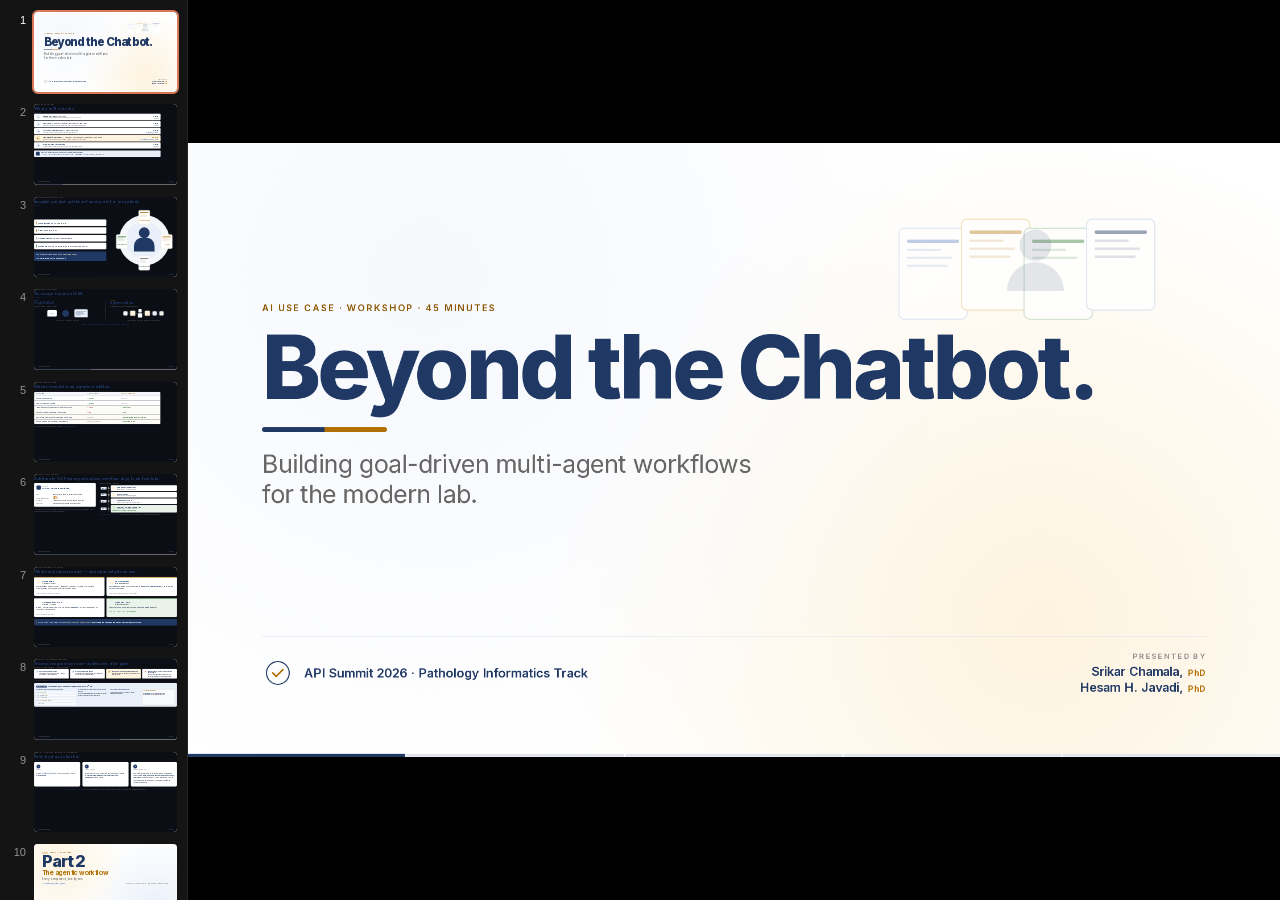
==== docs/slides/AI Agentic workflow case study - API summit 2026/Beyond the Chatbot - API Summit 2026.html @ 49b4080c "docs: switch slide-deck link to "Beyond the Chatbot" (Claude Design v2) The updated standalone deck " ====
<!DOCTYPE html>
<html>
<head>
  <meta charset="utf-8">
  <title>Beyond the Chatbot — Multi-Agent Workflows for the Modern Lab · API Summit 2026</title>
  <style>
    * { margin: 0; padding: 0; box-sizing: border-box; }
    body { background: #ffffff; display: flex; align-items: center; justify-content: center; min-height: 100vh; font-family: -apple-system, BlinkMacSystemFont, sans-serif; }
    #__bundler_loading { position: fixed; bottom: 20px; right: 20px; font: 13px/1.4 -apple-system, BlinkMacSystemFont, sans-serif; color: #666; background: #fff; padding: 8px 14px; border-radius: 8px; box-shadow: 0 1px 4px rgba(0,0,0,0.12); z-index: 10000; }
    #__bundler_thumbnail { position: fixed; inset: 0; width: 100%; height: 100%; display: flex; align-items: center; justify-content: center; background: #ffffff; z-index: 9999; }
    #__bundler_thumbnail svg { width: 100%; height: 100%; object-fit: contain; }
    #__bundler_placeholder { color: #999; font-size: 14px; }
  </style>
  <noscript>
    <style>#__bundler_loading { display: none; }</style>
    <div style="position:fixed;bottom:12px;left:12px;font:13px/1.4 -apple-system,BlinkMacSystemFont,sans-serif;color:#999;background:rgba(255,255,255,0.9);padding:6px 12px;border-radius:6px;box-shadow:0 1px 4px rgba(0,0,0,0.08);z-index:10000;">
      This page requires JavaScript to display.
    </div>
  </noscript>
</head>
<body>
  <div id="__bundler_thumbnail">
  <svg viewBox="0 0 1200 800" xmlns="http://www.w3.org/2000/svg">
    <rect width="1200" height="800" fill="#ffffff"></rect>
    <!-- four overlapping report cards -->
    <g transform="translate(220 200)">
      <rect x="0" y="0" width="180" height="240" rx="14" fill="#fff" stroke="#d4dff2" stroke-width="4"></rect>
      <rect x="22" y="30" width="138" height="10" rx="5" fill="#3b6bb8" opacity=".5"></rect>
      <rect x="22" y="54" width="90" height="6" rx="3" fill="#3b6bb8" opacity=".2"></rect>
      <rect x="22" y="72" width="120" height="6" rx="3" fill="#3b6bb8" opacity=".2"></rect>
    </g>
    <g transform="translate(380 170)">
      <rect x="0" y="0" width="180" height="240" rx="14" fill="#fff" stroke="#f1d9a8" stroke-width="4"></rect>
      <rect x="22" y="30" width="138" height="10" rx="5" fill="#b06f00" opacity=".5"></rect>
      <rect x="22" y="54" width="90" height="6" rx="3" fill="#b06f00" opacity=".2"></rect>
      <rect x="22" y="72" width="120" height="6" rx="3" fill="#b06f00" opacity=".2"></rect>
    </g>
    <g transform="translate(540 200)">
      <rect x="0" y="0" width="180" height="240" rx="14" fill="#fff" stroke="#c5dcc5" stroke-width="4"></rect>
      <rect x="22" y="30" width="138" height="10" rx="5" fill="#1f6b1f" opacity=".5"></rect>
      <rect x="22" y="54" width="90" height="6" rx="3" fill="#1f6b1f" opacity=".2"></rect>
    </g>
    <g transform="translate(700 170)">
      <rect x="0" y="0" width="180" height="240" rx="14" fill="#fff" stroke="#d4dff2" stroke-width="4"></rect>
      <rect x="22" y="30" width="138" height="10" rx="5" fill="#1f3864" opacity=".6"></rect>
      <rect x="22" y="54" width="90" height="6" rx="3" fill="#1f3864" opacity=".2"></rect>
      <rect x="22" y="72" width="120" height="6" rx="3" fill="#1f3864" opacity=".2"></rect>
    </g>
    <!-- title text -->
    <text x="600" y="540" font-family="Inter, sans-serif" font-size="76" font-weight="800" fill="#1f3864" text-anchor="middle" letter-spacing="-2">Beyond the Chatbot.</text>
    <rect x="540" y="580" width="120" height="8" fill="#1f3864"></rect>
    <rect x="600" y="580" width="60" height="8" fill="#b06f00"></rect>
    <text x="600" y="650" font-family="Inter, sans-serif" font-size="28" fill="#666" text-anchor="middle">API Summit 2026 · Pathology Informatics</text>
  </svg>
</div>
  <div id="__bundler_loading">Unpacking...</div>

  <script>
    
document.addEventListener('DOMContentLoaded', async function() {
  const loading = document.getElementById('__bundler_loading');
  function setStatus(msg) { if (loading) loading.textContent = msg; }

  // Error sink persists across replaceWith since it's on window, not the DOM.
  window.addEventListener('error', function(e) {
    var p = document.body || document.documentElement;
    var d = document.getElementById('__bundler_err') || p.appendChild(document.createElement('div'));
    d.id = '__bundler_err';
    d.style.cssText = 'position:fixed;bottom:12px;left:12px;right:12px;font:12px/1.4 ui-monospace,monospace;background:#2a1215;color:#ff8a80;padding:10px 14px;border-radius:8px;border:1px solid #5c2b2e;z-index:99999;white-space:pre-wrap;max-height:40vh;overflow:auto';
    d.textContent = (d.textContent ? d.textContent + String.fromCharCode(10) : '') +
      '[bundle] ' + (e.message || e.type) +
      (e.filename ? ' (' + e.filename.slice(0, 60) + ':' + e.lineno + ')' : '');
  }, true);

  try {
    const manifestEl = document.querySelector('script[type="__bundler/manifest"]');
    const templateEl = document.querySelector('script[type="__bundler/template"]');
    if (!manifestEl || !templateEl) {
      setStatus('Error: missing bundle data');
      console.error('[bundler] Missing script tags — manifestEl:', !!manifestEl, 'templateEl:', !!templateEl);
      return;
    }

    const manifest = JSON.parse(manifestEl.textContent);
    let template = JSON.parse(templateEl.textContent);

    const uuids = Object.keys(manifest);
    setStatus('Unpacking ' + uuids.length + ' assets...');

    const blobUrls = {};
    await Promise.all(uuids.map(async (uuid) => {
      const entry = manifest[uuid];
      try {
        const binaryStr = atob(entry.data);
        const bytes = new Uint8Array(binaryStr.length);
        for (let i = 0; i < binaryStr.length; i++) bytes[i] = binaryStr.charCodeAt(i);

        let finalBytes = bytes;
        if (entry.compressed) {
          if (typeof DecompressionStream !== 'undefined') {
            const ds = new DecompressionStream('gzip');
            const writer = ds.writable.getWriter();
            const reader = ds.readable.getReader();
            writer.write(bytes);
            writer.close();
            const chunks = [];
            let totalLen = 0;
            while (true) {
              const { done, value } = await reader.read();
              if (done) break;
              chunks.push(value);
              totalLen += value.length;
            }
            finalBytes = new Uint8Array(totalLen);
            let offset = 0;
            for (const chunk of chunks) { finalBytes.set(chunk, offset); offset += chunk.length; }
          } else {
            console.warn('DecompressionStream not available, asset ' + uuid + ' may not render');
          }
        }

        blobUrls[uuid] = URL.createObjectURL(new Blob([finalBytes], { type: entry.mime }));
      } catch (err) {
        console.error('Failed to decode asset ' + uuid + ':', err);
        blobUrls[uuid] = URL.createObjectURL(new Blob([], { type: entry.mime }));
      }
    }));

    const extResEl = document.querySelector('script[type="__bundler/ext_resources"]');
    const extResources = extResEl ? JSON.parse(extResEl.textContent) : [];
    const resourceMap = {};
    for (const entry of extResources) {
      if (blobUrls[entry.uuid]) resourceMap[entry.id] = blobUrls[entry.uuid];
    }

    setStatus('Rendering...');
    for (const uuid of uuids) template = template.split(uuid).join(blobUrls[uuid]);

    // Strip integrity + crossorigin — blob URLs from a file:// document inherit
    // a null origin, so crossorigin forces a CORS fetch that SRI then rejects.
    // The manifest bytes are ours; SRI protects against CDN compromise, not this.
    template = template.replace(/\s+integrity="[^"]*"/gi, '').replace(/\s+crossorigin="[^"]*"/gi, '');

    const resourceScript = '<script>window.__resources = ' +
      JSON.stringify(resourceMap).split('</' + 'script>').join('<\\/' + 'script>') +
      ';</' + 'script>';
    // Inject after <head> so the DOCTYPE stays first; prepending the script
    // would push the parser into quirks mode. DOMParser always emits a <head>
    // (synthesizing one if the source HTML omitted it) but may carry
    // attributes through, so match the full opening tag. slice() rather than
    // replace() keeps us clear of $-pattern substitution in resourceScript.
    const headOpen = template.match(/<head[^>]*>/i);
    if (headOpen) {
      const i = headOpen.index + headOpen[0].length;
      template = template.slice(0, i) + resourceScript + template.slice(i);
    }

    // Parse the template and swap the root element. Scripts inserted via
    // DOMParser/replaceWith are inert per spec — re-create each with
    // createElement so they execute, awaiting onload for src scripts to
    // preserve ordering (React before ReactDOM before Babel before text/babel).
    const doc = new DOMParser().parseFromString(template, 'text/html');
    document.documentElement.replaceWith(doc.documentElement);
    const dead = Array.from(document.scripts);
    for (const old of dead) {
      const s = document.createElement('script');
      for (const a of old.attributes) s.setAttribute(a.name, a.value);
      s.textContent = old.textContent;
      // text/babel scripts with a src: fetch and inline. transformScriptTags
      // does XHR against the src, but blob:null/ from a file:// origin is
      // silently dropped. Inlining makes it a plain inline babel script,
      // which transformScriptTags handles unconditionally.
      if ((s.type === 'text/babel' || s.type === 'text/jsx') && s.src) {
        const r = await fetch(s.src);
        s.textContent = await r.text();
        s.removeAttribute('src');
      }
      const p = s.src ? new Promise(function(r) { s.onload = s.onerror = r; }) : null;
      old.replaceWith(s);
      if (p) await p;
    }
    // Babel standalone auto-transforms type=text/babel on DOMContentLoaded,
    // which fired before we swapped the document. Trigger manually if present.
    if (window.Babel && typeof window.Babel.transformScriptTags === 'function') {
      window.Babel.transformScriptTags();
    }
  } catch (err) {
    setStatus('Error unpacking: ' + err.message);
    console.error('Bundle unpack error:', err);
  }
});

  </script>

  <script type="__bundler/manifest">
{"13499f47-7e48-4ff5-aaed-590296caf9c9":{"mime":"image/png","compressed":false,"data":"[base64]/n/d+3/t9zvOe857zne8s3/k9dc69L8/veT8z13n/7mfmiiuumE0uAgQIECBAgAABAgQIECBAgAABAgQIECBAgMAGF9i+fXvasWNHKukG53D7BAgQ2KUCmzZtSps3b04l3aWLmZzAOhHYsk72aZsECBAgQIAAAQIECBAgQIAAAQIECBAgQIAAgV0qEF8kxs/WrVtzIEcEc8zOzuZ8pOVnl27C5AQIENjNBGZmZlL5iWCNyEcaPy4CBMYFZpr/[base64]/DuI2oGBbqnvIECBAgQIAAAQIECBAgsLMCAjh2VtB4AgQIECBAgAABAgQIECBAgAABAjspMFsiJeabZ4E+CzQvPu6iCtQoc+eqKFRt821ZGwECBAgQIECAAAECBAhMLyCAY3orPQkQIECAAAECBAgQIECAAAECBAgsq8DEwI0SMTFYbaw4Vph+O/[base64]/rBNGW2eskcoNFU5G7RoeofM8S+BXGEhIsAAQIECBAgQIAAAQJLExDAsTQ3owgQIECAAAECBAgQIECAAAECBAgsLBBBDoNrmB1kclLypbGUY0zJV8EZJeZiR5l0kJb6TnVvsYydbaItNlU98jJlzWbCHMQR5SZT4jWiewRp5CCTqB/[base64]/D4IvSKQI6msoI64j1ozrvc7BkbhvspY3cKA1NmicblCUECBAgQIAAAQIECBAgMFFAAMdEGg0ECBAgQIAAAQIECBAgQIAAAQIEliYwb5BFE+iQYx0ibX5mmuiHSEtdFHI5V7R9onHY3mwp2vuuSfVjfXMgxmC+KrhixyA/DM5oyrPxKpWmIk7q2BRrDgI5BqNzcEY5IWQYqJH7tT3ylIPy2B4UCBAgQIAAAQIECBAgQGCOgACOOSQqCBAgQIAAAQIECBAgQIAAAQIECCxRoAlWiHiF4TUo5CTaIhNpdMjliJJo/hMVzU8+dWNQLnXDtIzJ6SDaIobF2MVeg+E5GURgROBGXDlt8pHGTwR25NM5ml/5lS5tr/Y0jjyg6Rd7zvWD8VFoxg3rBm0SAgQIECBAgAABAgQIEJgsIIBjso0WAgQIECBAgAABAgQIECBAgAABAtMLlGiFMmJQLgEWw0CMpr6culGCNmabyIi2fXT6xqh/e0JH9B2bq1mnnH4RgRVxlXJbmvu7vCIl920CLPLVRGnkbPMrB280lW3wRnP6RkRuNJPuiD6x7+iY69pOeb7c0LQ1VTloo/Rr0rZytO/oMveKjtNfcSKIiwABAgQIECBAgAABArujgACO3fGpuicCBAgQIECAAAECBAgQIECAAIFVERiGIgwyJeAiH0XR1EV5NqIeSn4QuDHbHL3RtjVNua4J2ihtTd+IkSjtcWPDeQeRG8PyNHcdARjNFXNGMEaEQ8SWIi4iTtuItP1pgjZi/ubdKTNN5wjm2NS05SvSPLbZZzvDoKEdm/cT88QaZcywR2SiYWnX7OBmBXIszc8oAgQIECBAgAABAgTWroAAjrX7bOyMAAECBAgQIECAAAECBAgQ2I0FyhfuDhPYTR5yHY9Q5+P2mnI876iOkzeG5SY4YntURvBGCdZoIihKPt5Xksc1fXY0HctnJobkOQZpTnJl5Korgi/qaxC4kba3QRa5qemT4ysi2KKpyEERTb98skYEaDSVm6IQY5sN7Ii6JrspyjF/BHdETfOf2EIONIk0OjVXqWsjOdq65fodgRyCOJZL0zwECBAgQIAAAQIECKwFAQEca+Ep2AMBAgQIECBAgAABAgQIECCwYQTKl/Dlhku5fOFd6qXrRKAKnKiyefP52TaV5RkPAzeirgl+qIM3djTl2UHwRg7caMpNXEeajcCNZrY5QR0RIBHHZUSfWC3/ikx7dYq5chBT0UZgNDW53PyK0zXiis/gzOYmKKJZO4Iy8utTNrf7bOI0mnLUzuZYjqZL7h9xHPkkjthL0ymf5NH0jRnz/E0uB4PE+OjbuaJfe41ypaab9gVrOI2jq6RMgAABAgQIECBAgMB6FhDAsZ6fnr0TIECAAAECBAgQIECAAIEJAuVLzQnNO13d90XqTk+6G02wFP/hl/wLOLBfAGgFmud9VoM4hNKnhCXkcgRoNBVzgje2t6duRBBHBG/kYI6b2sCNnG9OzIjXrpQgjoi3yAEUMddwgTZoYnj7pX5Y0WSqCIoSMBTpbPMrB280+Zk4naO8MqUJ3ogTQ+K1KTsiPyhHdMZMs3CcwhH72BQVEdwR9xdrbNqRl8p7izljL0062tIo17RMfXX/XdX/FrptU0+6xjvW97iWtrq7ek9jvFafyTR7X6k+u/LzsZD/cq690For5dldZznvsTt3XV6r91/vUZ4AAQIECOyOAgI4dsen6p4IECBAgAABAgQIECBAYMMKrNQf9et1VuoP/MMvqodPt3wJHN8Yj67yxfSoZuVytctCq5b7Wex+yxq72n2p+1vovperfaX3165XPnMT7qJpzj0G3fKYqMs/EcHQBGUMysNTNprgjRy4EUEaEbwRgRtNn2HgRhMUkdubtjI20jw+thH55leui2xcsUabm/O7/rzlfARYRCanTfcmKGNzlJs0TuLYFKdqNH9BjNeoxCkcs00QR1ybmgE7mlXiBI7mFtLmwQaa7HAvef4YM6iMpL7aPU7aad1zlK8/9yv1b2G0+srnlnKPZczK73ZjrFh868/ict55mX8556znWu597+r91nuP/EquV9ZabrPuPU1bLvuZtv/O9utbb61Y7Oy9GU+AAAECBNaygACOtfx07I0AAQIECBAgQIAAAQIECCxCoO8P7d3hC/cZ/4o1fwHbnaRT7s651D/uj30BndeY9ovd8X7deZa6n85tLljsOvQN6Oszvt/p/fvmijUn3e/4OtFz3C1q+q6548Z7TVpvvNfiS5PurztTd3+7Yj/tGgt4Nc1jPaIQdfmnOZ2iSfMrUSIQY/CTgzSafGqCNyIfwRs5jWCOEtgR9bl/E0gRaZmzycc1vP8mSqJpairi1wLX4GMWr07J/8YHaeTjNSmzTVRGnLqRmmCN2SazKRbZ0qzfVLWBG+38kZ+NsbGvqIpojrjaiI3hVgY7a6vbDvl3ybYzj6r6cuW51p+Lbl0p943vq6vn6mtf6br59r/W9roUm8Xew3wea2H9uJ9p97jYe1/K/U07ZrX2sth1p7Vdrvueb71Je59vzLT7in6T5l/JOaa9l/n2Ou0ci7kvfQkQIECAwEYUEMCxEZ+6eyZAgAABAgQIECBAgACB3Upgvj+mz9fWjzD+7e/wy+FB52n+OD9as30tQ/86bW13/sHXwPMNWXTbaD+TgxsWPWk1oJ6/qs7Z+dva3uNBMvP5L+wZM47WHA8GaVfLPUbZZcjV643fy9ImH823c+On+axOs8JC+5nzGW4eYbcugjdy3SAdBXK0p2uUkzfaII4mYCNeqTII6phtOu8YnM7RBnA0bZ354j7KmrFWXIP4jrbQ+T18Tk0m8mM/8fqUJhAjAjfyXJGP4JBm3k1NEEdTynEaO8okzfiI2xjEbLQr5T0042MXTXveW3wcyyZzr8FGm2SaAI524tHveL7l2ZRnXcqlV6kv5W57qV8rad/+uvewmL32zbeY8avdd6X2312nmE+qr11KnzKmr62uW0y+zL2YMfP17dvjfP0X27bc++3Ot5j9d8dOcy99YxZas4xZqN+k9cv4Se2T6ucbN19b33xl7wuNK/365ih1ZY5p+pYxUgIECBAgQGCugACOuSZqCBAgQIAAAQIECBAgQIDAuhEofyzvbrivvq+uO268HN+4tl/ulvq5c8ztU/rmr2UH39GO6lY3N3f/y7+fvjXa7637Mca+0x7bTte2+Zp7bIqFAjrGOo/NvGsK3f3tmlWmnbV+Dov9Mqke27fe+HOoejTkQ/XI55/mOQ7zTTZOq4ifCIqINAI1yskbN1XBG6VuELyxo3mVSjuuWS+Pb9LBvLGDes8T9xcd249VmzT5sIlYjAjA2NREYsQJHG0ARxOo0czfvE+lDdiIsXlUE+ARuSa6I3KzEUgR+WZP+crRHDEwfspV8iVt6gebjFmmueL+pnmOdZ/apLvGfG3dvqtRLvex1vc5yWZX7bu4TFq3Wz/NPuo+MX9djvnKmnV9qSvr1W2lrptO06c7ZjnLq7H+cqxZrJcy11LGhPl8a5a2+tksdZ2dmWPSmpPq67UWyi/lHusx3T3UbQutrZ0AAQIECBBoDj+EQIAAAQIECBAgQIAAAQIECOxeAvUfzut89y4ntY3+0N5+sTr3y+A6cKCvT3y9217xxfB819y5p/[base64]/bN3d1T3xrRp29sX9+1XDffPUxqm89nqS6T1ip287V31yz7K2NKucxVp6VPXTcpv5i+k+ZYy/VLvb9J/pPutW+dvrpJ48vz7I4p9TGubqvrJ825UH0936S+fX2mrZs056T6rnm336R7Lvvpa4+2vvru3MoECBAgQIBAKyCAwyeBAAECBAgQIECAAAECBAisU4Hyx/J6+3XdpHzdvy9fj6vbR398jy91S0t8STv4QrdUVV/EjvoNG1c1M+neJm+qvb/J7UOIYZf2ntv60f2P+vXVtYOLZXds+LZto/2XvmXZ0fylZuXS0dqje1u51duV6j3UAUbj+wi/YjneMv6l3LRto/sdrN8kzQrDLcUpGzmYIeq7PxGI0fzsaBpyEEe8NiUHcTTBGzlt2upXqWxv6nPwRjuuzFf+ueW95PUHu2/y9VWKg49S86FqWyNwI+ryT5OfjVeoxGkfEcQRgSl5YPxq7eLVKU1t7t90a9KmrUrzfpp9xmkeZc08dlDKgRrtpE1N0yP/p+05+nwP9jbY7HzPLZ5naS/jyzMu5doh8n31fXXdcYspT5ov6sv++uYr99Ntm29Mt29dnrSPuk9fftr1Fpq/r72vruwh2vrWnuRSxi2ULrTmQuOjvd5D2eN883bnXEzf7tj1Ul7oHhdqL/fZ51v7l359ad8afXX12L71Snt33dI32ut56/oydr60Htuda9K4hcZ028s8pX6hPXbvtYyvx5W5SltJS5/SXsqlPeq7daVNSoAAAQIECIwLCOAY91AiQIAAAQIECBAgQIAAAQJrXqD97nP01WhsuPzBfNr8Ym8y/uher9GOj2+A2y9y2z2VWaN+dA2+gx1VDHLjY6Jy/J7mDFimisV9gTD9nurnMjc/ur/Rfddzt5Z9t9i1b/ffjm3nGvfum6O/rl6/v8d0tePrT3re08016jX38zZqG8+N1m/XLgFG/YEcZd7yOSjl8TnbUl/b6PlVIwaUOYkO+T8R5jD4VEe5/AxehRInWOyIukjLiRyRjxM58k8zfpgfBG805dE8bb5dq12o3ludr3aagy1KOXs1fMMgjhzA0QRfbG7+XQ+DN2JIGMe/9dnm1I3m9JDmZyYCPZr9xByzMW5wszPNPURb3mdeqOnXjG2bBwi5HPn4T5WWjQ3S4l/+DfSlnSFjX7J32+pymTvq6nzdZyn5aeaq+5TPYVkr2rp10VaPiXJfn75+UbeUa5r1un3qdbpt3XLdt5uv+5b7LHWl3B0zX7mMrfv01UV71PetEXVlTDdfz1vypW8pl3RS/bTtpd/Opn33uJQ5F7qfMmdfv25dvadoq8u1ecxZt0W5O1ddrvPRt+8qfbrzdvt29xHtZUyZo4zp61vaStodE/V9dX31db8639c36uKq+9X77su3I9rfMa70qetLvnuvdbkeV9av68ocUgIECBAgQGAkIIBjZCFHgAABAgQIECBAgAABAgTWvEDzN/Tmyr+Gey1/EM8tbYfhH+nH2+aOHU4yb6b98na8S/lCN74QqFtG9aV2vL3Uzk3n9hubeO6AqWtiT+2Vv2yeu1BpnpCOxs/tML7Hduq2ri8/Wnp8XPtM23WiT+yz/4qGeuyoPHlM/0yjvZT2et5S15eOb6686qX0nDtvaVl8Oj5X2d/[base64]/DvSNh+bzv83ACmuJc0DonfTXr7k60ujrvQp7WVsSUt939ylT91W50v7UtJp5yn3UK8xqa7uE/lp1yjjpulfvMqYOl1ofF97t65brufvy3ctuuW+MZPq+tbuqytrFIvoU/LduUvfbn0pd+fvlqNfX10ZvyvTXb3upPkn1dcWxTv6lnxtMcm9nrvkS1rPX89V8mWdun9d15ePsd29lH7RVs8V5XJ16+tynY/+3XK3rm6flC/rdtN6r9Pk6/nr/mVP3bruelEufcpcpdzXVx0BAgQIENjIAgI4NvLTd+8ECBAgQIAAAQIECBAgsO4Fyh/B40ZKfnKae43dc/4OtaopX4RXVTkb/Sa1jfrGt7ztF8LdeUd9Fs7NHTv44nfhoZ0e5Qvsdnzsf+7cMaT0a4fPvc/51x/N2fZryyVf0pi7+dp6ONUw0y6af0ddu5foV/ZR56vOw2zdb1i5yMxoX9MMbJ9x6bnw2HHfMm5u2mfS9hpfY7zf6Lm260RASdu/BHK0/zam/aKo/Psp++uWR/UlF2mzp8G24rUjpTjMx4biP9Gn+ZVfTTII3IjTN3IARARBND/x2pQ2mCPyzckbObCjyQ/ao0/p3wZuNIEMDUIJ6IjdlPVLPqdtddO3OWEj8vGr+bwNT99oAjNmNjWNzRX7zM3Ro/HMJ240a+yIgI8cqNGkEfQxCEBJTdBG7G9TRHPk+2zTXMhRHbkyZm7/L3uUfF6xWbPpM7jqfHlukXbzpVzG1Wm01fP05fvqYo66vp5z2vy04/v2363r3ke9h27fadet56jzC42fZr3uHHW5ztfrTsrX63Ud6rZJ46O+u2a33B0b7WWteo1SX7fVc5W+dV2d7+6l29Zt7+5rV5TLnpc6d989dOfq9umWu/2jXPbVtS71fWOirp675LtpGVvqy5ylHO113UL5Ml8ZV89Tt3Xzdb9p8jF+oX6T2rtrl3K5tyiXfKRlnjpf94l83SfKk64yR5k/xpV8jOmWJ82jngABAgQIbDQBARwb7Ym7XwIECBAgQIAAAQIECBBYtwLV95tz7qH8Mb1OR/no3n452s5R58enKms0f8Of54rG+CN8/PG9dGvrSqk/nTTpcJLhsNG8pWpun9LSn47vZ3yvZUTZTzt3uee5a3f7l3Kk7djRmFLupm3ftl9pq+dp8+1pFmVf3fbxe2q+cmmeQQlW6PaN8qR52vX7RkTd6F7GexSf+frUI0Zf0ix2vfn712uM9tLatM+5ve/WJozaEeXfw2hf4zOV9rq2W9ctD40HW26TCExoFi230aRhmn8iCCMiKHI6qovghx0RDBH1Od+Wx4I3IuCjBH3EJiPfzFXmjqrhs4v1ckX8aq9cbrKD5fP4sImYjdk4daMpNHEYeY5NUR5c0WcYxNEEb8QeIrpjNu+3Cdxo8ptj31EXizS/Ip2JNOZoC5HJ/5fbI5f7tQvmluiXu7dpLjS/yvOKtPyUtpij1JW0tHXT+tmV/KS0O3a+cpmj22dSfekX++326db1lcv4SLvj67Zp2rv9oxxrTromrdetn6/cbZu0Vn3vdT76d8uT5ij13TW75dIv0jJ3ndbtffnSt7TV8/fl67oY0y2XeXZ1utzrTpqvW98t1/dZLOu0bp8vX89b8pHW+e740lbqy7pR7stHXd/V7dvXp7tWKZc0xpR8Seu6SfnSt6TdflHuXt39lrHl/rrtMb7bp9SVMWWNemypK2lpq8fEvHW59JUSIECAAIGNLCCAYyM/ffdOgAABAgQIECBAgAABAutaoPwxvS/tryu3W74oLeW56eC71OaP6tEW/dsviid8dzHsE70Xf41/YVvWHs0z3j6qny/X7rn0iDkn7730mi8NiPn20ba1e48vjGKu8bQ8kzLP3PtsWvI+Y/BC3jH/fNd0++2boW9fff3mr1to/fHRc9dsPcd7TSq1a8XzzcERjXvJjwJcJgdyjJ7LaP5uXbdceo7XxwbaZxgPcraJaIgDKSLeob7yvUa/pjIHZER+GLjRzDHIl7qcRrBG+ckRGO1nazhXnqydM+8hFoy6UdIW6t+xVGy5+Yl9RiDHjiZwo4nDyEObbWTHCC6JV6fEvvKpG82im5p8rD0br1JpMpHPh280mZJGXTtTM/HgFI6m56B/c3ZIHhedSl0ekOtjZLnKF3uR9v2Ufgul5VlNm/bNV8b2tdV1ff2irtxL3bdbV5frfIzplut5+vJ9++jrV+pi/sWOibHdMXV5ofx891S3TcqXvc+XTtpD35iyTqTxE2NLflL/ev7oU8ol7avra+ubv9TV/UvdYtNyb4sdN23/SXvs1nfL9fzFOvqU/db5um83X+at0zof/Uu5O7aUy5pRLvlIY9x8aT1+vjXqtpLvS0tdzLtQvrR307KnMke5n1Jfl0u+m0bfUlfyZZ26HH2ivk6jPa66blKftqffBAgQIECAQBEQwFEkpAQIECBAgAABAgQIECBAYA0LNH8XH1zlS85SbtPyB/VIJ+ejb3f8cOJqwvjCtb1i3ebv8s0V/eIP9FFux7Rflpf20ie+bBh9WR61o6sdNyrPzY3us7SNxkxuG+03RrX7jVwZ27aX8ePto7HtvcW47hV9ylz1/G2/Mm/0afP9aXkuo37ddUbztcZlbzFfmMYeyjOIvqW+HTf+u+07XldKo3sZ1sytKk3DdHSfw6qcGXnW9e3eSk1/n7a1f94pNlQmb9KYv8zT5luv0WdxrtXoeVQTNdm6vjzP0qOsUcpjadPYfH1VVTWnUzTlNqCh3V+Mj3IEReSPVDzXuNVoyGmTRHBEdRpHbormHDTRPP9oG5bbeWLocPwgP6wbNEX18Cof6UgHPzmQoynGuAjsyEEaeS9NXazX/MoBG3kfpa4dUNrbe43OcZ/hEbO15bjRPEdzIzltdNpyqW/TZsDYVb48jHS+n02bIvSk3WcZU8q5YfCrrFnaolzyddrN507z/CrzlC7dcqkvab3HqJuv3G0rcyw27e5pmnkX6tOds5RLGnuclJ+0/+6adbnOTxrfV1/vIdq75TJvnUa+lMucMa5bV9rqecv8C6X1mG6+nndX5Oe7j2nXK/c3qX+3vVvujqvNS77sM8ZGvqT12DJvnU7Kl3Glvcxf6kt5mrT0KWNjzm5daYu0rFmndb706daV+jqt893+pRx9+q56jyU/KY3xpW1SvrRHGj+xfqmr16/[base64]/9GrT9vlGvswzdw8x3/hnqB07ze92L2XuesTcderWNh99ikubxj7GPeeOijEjg/F89B61lbFt95FFi9H8mxh0yAENnZFN/EO+Ymz3Jw6qGNaVfAyIfJx2UQI7YmzURxqzDebK2VwRdc39RkVc0d7m2g9LKcTW658oNuUcLNKk+fSNGFv2EPnBz3CvsbdYK9fH4NIppo4glrLR2E/0a+pKEMcwbetr87LdSMuXgt20BG1Enx3NZkt7lPvmKnWRlp/St24rdZHOd5UxdZ9p6mKf9TVfuW6r8/X4Sfm+vUzqG/XzzV/aJs1Z15d8SWPuSfloq6+yTqmry5Pype+kdLFrxzrz/UxaJ+rLWpHW+dLWV1fmK22lvJ7T7r1MKtfPNO63uNf5UtftW3zquSNfyiVf0uhft5XxJa3nL/k67cvHfFFffspck9J6/W6+W4456rppyn19oq6+yn1EXckvlNZ963zfuKgr9dG3e0Vb3FeddvsoEyBAgACBjS4ggGOjfwLcPwECBAgQIECAAAECBAiseYHm79yDa5gpFTmNP4RHn7bf6IvJti7GlLro3vaNNJf6pxzO1fydvbnaLxtjvklBHPVc7ZiYOP5IHy1Luco+67Hjk5W52/WiX2kf7Tdq52+fFKwSIxe6ypew7brtfsq+55p3v4gZPYtYp52jeLfW7fp1vu3XunadR/e50L6bWQrVsOucip4+befRumXwJO9oL/MWqzJmobQ4zu037lG3x5dGMS7WGv9yaDSmbe+zKs8nZiz51qncQ59b7t38Gt1fHjt4fUqzWhO+0LQ1U8Rc+USQJm3iMAblJi0nagzrmlE5KCLamqkHr06JAWP1g/5l7ryTpq5N20y7/0Fdm7QLl/3Gtgc/zZbTpmbY9mbNfPpGbLupy2sO99N0KIEkTTZWiXscZJotjvLtCRyD9tKzmWxH3EfzMymIY7TN9hlGuXwZGGkEbURa15X6vrF1XeRj7fIzqVzqI40r31eb7f3dbe+WewcNKst9lD51eVK+r2/ULWbdMkdfWq/b196tq9ct+UlpGVvaS7mk9drT5Mu4SOv+Ua7XmJTvjos5+n7qYKEYU66Yt143ymWtafMxVxlT5p1UV7fvbL7e987ONd9+u/fWLdf7KPYxX8nX9jG27l/PVfKR9v3Ueyx9o66+ytx9aV0X+fJTj58vX9as0+4+Y3yp68uXumnSuk/ky1XuI8r1PZT6uq70qdM6P2lM3EOZp/x3dowr9x5tpU83jX4uAgQIECCw0QUEcGz0T4D7J0CAAAECBAgQIECAAIF1IhBflZarzZc/hLe1URdfWsQfyMtPqSv1pRwj2rp27OTfMVfzd/bh1ZZjnm4QQXRpO47GtP2Gg6fOxLj2HsaH9NfHeuVq91pVDPY5t310U/U9lX6jeyg1dVrG1uuM9tY+l7nm5Xl103rm+ddtTcrz6Pbtlut5Sz76zL1Glf3t4yPqPtN5x/iyRrEbn3O8NLIcr+8rxXxl7rY99jQexBGf4Xge8YVb9GmfTfniqTyPdnSMbXNtWu9lfJ3yeW+Xj7bm30SZpEkj9iLmiECGHMQxaMvzRsfoMLiiLvbXpu24YT76RHuesM3nch5TlUu/Ou3mo9xcsXxctd5MBGk0dZvCL/I5Uz7HTXmw3mzTmH2jc/Qb1OfBUTeoKP8OQqUZEQ1NU/yMgjhyPgewjF6n0nQcXuXZlC8Co6GctBFfCka+fLlb6uu+w4maTJmr3UPZy9w0xtR9++ao6+p8GRd1db7u082Xz2GpL+WSRn2d7yuXsSWddu3Sv04Xs1Z3nVLuS0tdWatbLvVl/ZJ266M8X1vpX9J6nTpf2us05u3+1J+vkq/HRD7mjXFl/ki7+Ul1ZXydRr6+ylx13c7ku347M9d8Y7v77pbrsWVPtX9p7/u3HXPV5tE36hb6Kf3K3PWe6j1Ee10u+yr1pdyXlr2VNUpa1pp2j6VfjK/HLqZcr13up9SVcrmHqO+r69bX47v9y1ylPvrW/z1dxkZa9yn1cZ999aVdSoAAAQIENorA1AEce++9d7rFLW6ZDj30sLTPPvsMfm6WbnazfdLWrXtsFC/3SYAAAQIECBAgQIAAAQIECBAgQIAAAQIECBAgQIAAAQIECBBYdoF5Azj23HPPdPTRt0/HHHNcOvzww0U/Lju/CQkQIECAAAECBAgQIECAAAECBAgQIECAAAECBAgQIECAAAECKfUGcETgxl3uctf0q796QtqyZWt2iuOr9txzj/[base64]/zOpQtaXZ2RxPEcXA+cWOnZjaYAAECBAgQIECAAAECBAgQIECAAAECBAgQIECAAAECBAgQIEBgKoEtd7rTndOJJ96n6TzTBHBsSocffrhXpUxFpxMBAgQIECBAgAABAgQIECBAgAABAgQIECBAgAABAgQIECBAYHkEZn7wgx/[base64]//7b8tarzOBAgQIECAAAECBAgQIECAAAECBAgQIECAAAECBAgQIECAAIGdEZiZba6dmWAtjH3729+efu/3fm/ZtnLve987vf/970+3uMUtlm1OExEgQIAAAQIECBAgQIAAAQIECBAgQIAAAQIECBAgQIAAAQIEJgms+wCOSy+9NB111FHDUzd+93d/Nx1wwAGT7re3/q1vfWvatm1bOuSQQ9Lll1+e+9ztbndL5557riCOXjGVBAgQIECAAAECBAgQIECAAAECBAgQIECAAAECBAgQIECAwHIKrPtXqLz73e8eBm+8733vS6effvqifc4+++wcwPFbv/VbaWZmJr3uda9LF154YXroQx8qiGPRmgYQIECAAAECBAgQIECAAAECBAgQIECAAAECBAgQIECAAAECixXYtNgBa63/t771rRx0ceihhy4peKN7P6997WvTmWeematLEMePf/zjbjdlAgQIECBAgAABAgQIECBAgAABAgQIECBAgAABAgQIECBAgMCyCaz7AI6QmJ2dXTaQmOg1r3mNII5lFTUZAQIECBAgQIAAAQIECBAgQIAAAQIECBAgQIAAAQIECBAgMJ/AbhHAMd8NLrVNEMfS5P75n/853XDDDUsbbBQBAgQIECBAgAABAgQIECBAgAABAgQIECBAgAABAgQIENigAls26H1PddsRxBFXvFalvE7l//yf/5OOOOKIqcbvqk4XXHBBuuyyy5Y0/dFHH52OO+64JY09//zz09VXXz0ce+KJJ6YDDzwwl7///e+nBz3oQelf//Vf08EHH5z++q//Ov3mb/7msK8MAQIECBAgQIAAAQIECBAgQIAAAQIECBAgQIAAAQIECBAgMFlAAMdkm9zSDeJ4/OMfnyKIYzWvP/7jP07nnnvukrbwnOc8J73sZS9b0tinPOUp6Stf+cpw7Oc///l00kkn5XIEuUTwRlxXXHFFOuusswRwZA2/CBAgQIAAAQIECBAgQIAAAQIECBAgQIAAAQIECBAgQIDAwgICOBqjmZmZLLV9+/ZesQji2LFjR3r961+fPvrRj6ZPfOIT+bSJ3s4btHL//fcfu/Nu+Sc/+Ul6+ctfPuxz85vfPL3whS8clqfNLNc80663HP3W456X474XM8ff/M3fjAUHPeYxj0n3ute9FjPFqvVdz3tfNTQLEyBAgAABAgQIECBAgAABAgQIECBAgAABAgQIECAwR0AAR0Nyu9vdLr+S5E1velN673vfOwcpKiKAo1xvfvObBXAUjEH65Cc/OZ133nnpk5/8ZLrjHe+Y/uzP/mysR5zK8cpXvnJYd5vb3GZJARzLNc9wIyuQWY97XgGWsSU+8pGPpPe85z3Dujvd6U7rJoBjPe99CC5DgAABAgQIECBAgAABAgQIECBAgAABAgQIECBAgMCqC+zWARyXXXZZ+pd/+Zcx5AguOOyww8bqnvvc56bTTz891/30pz8da+srfPOb3+yrXrW6CJ4444wzplr/yCOPnKrfYjsdcsgh6eMf/3h+fcrBBx+82OH6EyBAgAABAgQIECBAgAABAgQIECBAgAABAgQIECBAgACBDS2wWwdwHH744b0Pd3Z2dqz+tNNOS//wD/+QTwD45S9/OdZWF9761rembdu2pbvf/e519arn4wSRk08+edX3ERsQvLEmHoNNECBAgAABAgQIECBAgAABAgQIECBAgAABAgQIECBAgMA6E9itAzgW8yx+7dd+LcXPfNfZZ5+dAzhudrObzddt3bZdeuml6dxzz00XX3xx2mOPPdI97nGPdO973zsdeuihC95TjPniF7847HfUUUelk046KX32s59NP/jBD9JFF100bIvM9773vfSOd7xjWPegBz0oTQq4iU47O8/VV1+dPvrRj6ZLLrkkxX0effTR6YQTTkh3uctd0kEHHTTcR8nEnmPN+nrEIx6R9ttvv7pqmD/nnHPS9ddfPyyHXayzHPc+nLST+cUvfjG8px/+8If5ZJljjz02P7e4v2mvr3zlKzmAKZ5JBCjFKS3HHXdcevCDH5y2bJn8XxHve9/7Ugl42rx5c3rMYx6Tl4wAqY997GPpq1/9avrZz36WTjzxxBxg1A3uibb4vMVVvz4lyvHZ2Lp1a2TzfcVe+q7FPtcyx1rYe9mLlAABAgQIECBAgAABAgQIECBAgAABAgQIECBAgAABAlmg+bJ1XV9PfepT4ziN2SbIYM59NF+gz37mM58Z+4m6pV6xRqwVa67m9dCHPjTvI/YSP3/+53++U9u57rrr8j3tueeeY/PG3Pvuu+/s3/7t3+b5m2CHsfbPf/7zw3Xf8pa3jLX99m//dm57+MMfPlZf9txNP/3pTw/n6sssdZ5rrrlm9swzz8z30V0zynHPL3rRi2ab4IuxZcPkDne4w9jen/nMZ471KYV3vetdY/2a18nMNq/vmV3qnsu8k9ImcGP2Gc94xuz+++8/tm65v02bNs2Gf/P6oElT5PpPfepTs01wRe8cMdctbnGL2Ze+9KWz27dv753nVre61XBsOMZ14YUXzt75znce1pc9zczMzDZBGLOx93JdcMEFc/qV/nV6//vfvwwZpkt9rmWC1dx72YOUAAECBAgQIECAAAECBAgQIECAAAECBAgQIECAAAECtcCm5ovS3fY67LDD0imnnDL2E3WukcC1116b4vSL17/+9WMnSJQe0X7GGWekt7/97aVq3aRxosT97ne/9NrXvjbFffRdcWrGWWedle5617umb3/728MuTUBCaoJSUhN4MKx7zWtek772ta8Ny5G56qqrUhNMMVb3qle9aqpTS8YGTVmIe7rvfe+bYo04faLv2rFjR3r3u9+d7nnPe6bzzz+/r0t65StfmU/Y+NKXvtTbHpU//vGP0/Oe97z0sIc9bOJaZXAT5JFPN/kP/+E/5JM3Sn1Jm//SSR//+MfTIx/5yHTjjTeW6iWlO/Nc+xZcyb33ra+OAAECBAgQIECAAAECBAgQIECAAAECBAgQIECAAAECIbBbB3B4xAsLPPe5z03NSRpzOsbrLm5/+9sP65tTLPIX+sOKKTPxKpXmRIbUnAoxZ0TUl5+FXkuz2HkiSOC0006bE0wQ88SrPo4//vix/Xz9619PT3jCE8bqIvjjKU95yrDupptuSk972tOG5ci84AUvyK9KKZXN6Sjpd37nd3JxsXsuc0xKyz3FK0/qK2zjVTfxSpjaOV5vEvv513/917p7eu9735ua00RSBC7U1xFHHJFfKVPXRT5ePdO16faJuZ7+9KcPLZrTQdLee+/d7ZZfrfL85z8/10d7ef5zOjYVpa3+HBaDeD1LfS3mudbjIr9Se++uq0yAAAECBAgQIECAAAECBAgQIECAAAECBAgQIECAAIFaYEtdkF+fAp/4xCfStm3bFtz8McccMwwuiM7xJfgb3/jGsXFxEsVf/MVfpOa1FWnz5s2peQ1HeslLXpLe+c53jvWbtvDqV786d73oootygEEZd5vb3CZ1AxFKW1+62Hle9rKXpeZ1HsOpDj/88HwCRAQFlOtb3/pWOvXUU9MPf/jDXNW8bif99V//dfqDP/iD0iU1rxBJH/rQh9L3v//9XPe5z30ul5vXo+TAiL/8y78c9o2ghTe96U3D8mL3PBw4IRN7qe8pujWvz0mPe9zjUjlZJp7pb/3Wb6VvfOMbeZY4IeQVr3hFevOb35zLV155ZXryk5+c8+XXPe5xj3yiR5zsEQEgl1xyST6hI04uKdc555yTzj777PToRz+6VI2lccLGhz/84fSABzwgf37icxRX85qW9PjHPz794Ac/GPaPz2tczStqhp+BRz3qUek973nPsM9b3/rWsedQGpbruZb5Il2pvddryhMgQIAAAQIECBAgQIAAAQIECBAgQIAAAQIECBAgQKArsFsHcHzsYx9LH/nIR7r3PFU5XhsRr4NYD9cnP/nJFD8LXXE/5XSI6Pu3f/u3KV63Ua599tknv3qjPp3ijne8Y/qrv/qr/OqQxQRclDlXI40TFeKVMOXaa6+90gc/+MF8okOpi/TYY4/Np1FEsMoNN9yQm/7oj/5oLHBgv/32y0EZcZJFueK1IlGOtD7FIoIpbn3rW5duy5rGOm94wxvG5vzP//k/p2c/+9ljdRGgEgEnv/[base64]/PBz7wgbHq5zznOXNeLRId9txzz3xSR5zQsB6uz372s8NXecR+I0AjXjHSd0X9fe5znxQna8T1ox/9KF1xxRUpXiFTroc85CHpjDPOyIEOURenkjz1qU9N73//[base64]/+ME5+KB+fUMfQl9dnBywXq541Un8LHRt2TJ63PHaiIsvvnhsyKQgh+gUJxTEl/r1iR1jg9dQ4ctf/vLYbiIoI07gmHR9+9vfHmv6+te/nk466aSxungdysc//vHh6RX1q1P23nvv9Ja3vCUHTIwNWsZC955OOOGE3mCJsuTzn//8kh1LL7jggrFyBK9MuuKVO4ceemj66U9/mrvEZyYCLyYFcJx44omTpkpHH330MIAjOsUzWezVNViO51r2sKv3XtaREiBAgAABAgQIECBAgAABAgQIECBAgAABAgQIECBAYJLA6Bv9ST3Wcf0rX/nKdbz76bf+kpe8ZM6rNBYaHadMxEkI9RWv3Zh0xWtI4kv4f/u3f5vUZc3Ud4MDvva1r6XTTjtt6v31BXAccsghKYI46lfQlAlf9KIXpQh22JXXj3/847Hp53tWYx2rwlVXXZW2bdtW1aT8qpWxik4h1ikBHNHUta27R7DHpCtOcdnZq7v2cjzXsqddvfeyjpQAAQIECBAgQIAAAQIECBAgQIAAAQIECBAgQIAAAQKTBDZNalC/ewtcc801c27w8MMPn1NXVyzUXvddzfzPfvaznVp+0oktt771rXvnvfvd795bv5yV3Xu65S1vuejpu3PEiSpHHHHEvPN014kgkNW6uvtf7D4mPdfFzqM/AQIECBAgQIAAAQIECBAgQIAAAQIECBAgQIAAAQIEdoXAbn0Cx64A213mPPjgg+fcyre+9a0Ur+aYdEX7eri6pync9ra3Tc94xjOm3nrfq2Suu+669IQnPKF3jic96Unpq1/9atpnn31625ej8rDDDhubZiknoXTniNfhXHLJJfOeHtJdpzvH2KZ2cWFXPNddvGXTEyBAgAABAgQIECBAgAABAgQIECBAgAABAgQIECBAYGoBARxTU+1eHffff/8Ur0WJwIRy/cu//MvEAI545cpll11Wuq7ptHtqxP3vf/9FBXD03dwf//EfpzqA5Z73vGf6v//3/+auF198cfqjP/qj9Bd/8Rd9Q5el7la3utXYPPGal/mu2dnZNDMzM9blZje7WTrggAPSz3/+82F9PPNJr3+JOb7xjW8M+0amazvWuIsL3bWX47nu4i2bngABAgQIECBAgAABAgQIECBAgAABAgQIECBAgAABAlML7NavUIlTF+LEgKX8LObEhqm111jHe93rXmM7+sAHPjBWrgsf+tCH6uKazp988slj+/unf/qnsXK3cP3113erxsoRqFEHZxx//PHpvPPOS8cee+yw36tf/er0xS9+cVhe7swDHvCAsSkj8OLb3/72WF1dCIM73vGO6Ywzzkh//ud/nq6++urc3J3nwx/+cD1sLP+Zz3wmXXvttcO6PffcM5144onD8kpnlvu5rvT+rUeAAAECBAgQIECAAAECBAgQIECAAAECBAgQIECAAIH5BHbrAI5PfOIT6ac//emSfmLs7n6dfvrpY7f4rne9K51zzjljdVH4zne+s9MnWOyxxx5j88ZzqU//GGucpzDNPBGYUp8qEadIvPSlL+2d9YYbbkh3u9vdUrye44EPfGB61rOeNXZCxY033pge//jHp+3btw/H/9mf/Vnae++908te9rJhXbyOJPr1BYNMs+fhRBMyscc73OEOw9ZY57GPfezYvkrjxz72sfSFL3whxSkd8Uxf97rXpTh9I67f+Z3fKd1y+pa3vCVF/+4VAR9xP/X1kIc8JB144IF11bLlu0bf+9735sy9nM91zuQ7UTHN3ndiekMJECBAgAABAgQIECBAgAABAgQIECBAgAABAgQIENggArv1K1Re8YpXpI985CNLepQPe9jDljRuNQbFF/D1azHm28Ov/dqvpUc84hG5S3yZ/+IXvzhdddVVwyFPfOITU5xY8chHPjIdcsghKU7lePOb3zw8wWHYcZGZo446Km3dujVFQERc27ZtSy984QtzkMBNN92UAy4iKGKha9p5nv/8548FIEQ51v7t3/7tdNxxx+VlvvnNb6YzzzwzBzpExac+9am0efPm/JqRso8I/Pjnf/7nUkz3uc99sk1U/Mf/+B/TSSedlP7+7/8+t0egyJ/8yZ/MCRaZds/DRSZk4jUucaJGuc4///y8h8c97nHp13/913PwyLvf/e703Oc+t3TJabTHfcV12mmnpTvd6U5j9/T7v//76elPf3qe6/DDD09xKkc88+9+97t5TPzasmVLet7znjcsL3emPs0k5n7HO96R4jU1v/qrv5rK5yPql+u5xlzLdU279+VazzwECBAgQIAAAQIECBAgQIAAAQIECBAgQIAAAQIECOyeAjOzzbWeb+1pT3taev3rX59PULjssst26a3Eq1ji5IinPvWp+VSDXbrYPJNHcMm55547T4/JTU9+8pPTG9/4xmGHv/zLv0xRt9D1K7/yK/nUiQsuuGDY9fOf/3wOYIiKv/qrv0pPeMIThm0RKBGnP9TX/e53vxRBB31XvK7jlFNO6WuaUzftPBGs8MEPfnDO+AhSiGCOK6+8cqwtghy+8pWv5KCBaLjooovS3e9+9xSndMQV7V/+8pfTXe5yl1yOX1/72tfyCR4RZBBXBDp86UtfSve4xz1yufyads+l/6Q0XP/u7/5uTnOsW/ZQN8ZeP/e5z40FpcQ93vve9+49LWTTpk0pThPpXhGYctZZZ41V3/rWt04//OEPh3Vx4kd9Ssiwocn8xm/8xthJH2effXZ61KMeNewSJ948+MEPHpbrTLz25bOf/eywamefa0y0Wnsf3oQMAQIECBAgQIAAAQIECBAgQIAAAQIECBAgQIAAAQIEOgK79StUOveq2CPwpCc9KZ+E0dM0rDrggAPyiQgHHXTQsG4pmTe84Q35FI6+sRFUMO017TwRQBKvGelel1566ZzgjfhC/0Mf+tAweCNemRKvECnBGzFHnFJRB29E3QknnJCe+cxnRjZfEUQR48pJI6V+2j2X/pPSt73tbWMni5R+fcEbxx9/fA6aiOdXX3EPn/70p1MEsnSvbvDGzMxM+tM//dMUp3/syutBD3pQevSjH927xFe/+tWx+p15rmMTLVNhMXtfpiVNQ4AAAQIECBAgQIAAAQIECBAgQIAAAQIECBAgQIDAbigggGM3fKiLvaV4jUqcVBGvV6mvOHHi5JNPTnHqRpxEsbNXBA7E61ke+MAH5pMq6vkuvvjiujhvftp54pUsEfDwnve8J/27f/fvUgQjdK8I3HjKU56ST9t4yEMeMmx+1atelf7xH/9xWD7yyCPTi170omG5zsTJFLe97W2HVRFw8JKXvGRYjsy0ex4b1FPYY4898mkn73vf+9Kpp57a0yOl29zmNvmUldjHEUcc0dvnvve9b7rwwgvTs5/97PyqnG6nONEjXhFz3nnnpRe84AW9dt0xO1uOZ/Xyl788n6ZTz3Xttdemn/zkJ8OqnXmuw0mWOTPt3pd5WdMRIECAAAECBAgQIECAAAECBAgQIECAAAECBAgQILAbCXiFyiIeZrxC5fLLL89f+L/uda9bxMj10/UHP/hBimCKrVu3prve9a5pn3322SWbjxMjvvvd76Zf/OIXKVwnBRostPhi5onX33znO9/Jr/049NBD8+kZ3dMpFlpvOdoXs+eF1ovXBl1yySXpRz/6UXY85phjek/WmG+eOGXk29/+dvre976Xtm3bliJY5eijj04HHnjgfMN2aVu83ub73/9+fm3PUUcdlSJwZdK1Vp5r2d9i9l7GSAkQIECAAAECBAgQIECAAAECBAgQIECAAAECBAgQILDuAzhe/epXp2c84xn5hID3vve96fTTT98lT/X9739/PpEgJo/TGeJ1Gi4CBAgQIECAAAECBAgQIECAAAECBAgQIECAAAECBAgQIECAwHIIrPsAjksvvTTF/0L/uuuuyx6Pecxj0kEHHbQcNsM5fv7zn6d3vOMdubzXXnvlUxwOP/zwYbsMAQIECBAgQIAAAQIECBAgQIAAAQIECBAgQIAAAQIECBAgQGBnBNZ9AEfc/Nvf/vb0e7/3ezvjMPXYt73tbemxj33s1P11JECAAAECBAgQIECAAAECBAgQIECAAAECBAgQIECAAAECBAgsJLBbBHDETZ5//vnpta99bfrc5z6XbrrppoXue1HtcerG/[base64]/[base64]/[base64]/PIr84kaW7ZsSQceuH+6/vobmtM4rs07m5lJafPmzWmPPbY2p3FsbdItaevWrc2JHM2RHC4CBAgQIECAAAECBAgQIECAAAECBAgQIECAAAECBAgQIECAwBoRWLcncGzfvqM5eeNnOXhjr732TPvvv2+68sqfj53Esf/+++XXqKwRa9sgQIAAAQIECBAgQIAAAQIECBAgQIAAAQIECBAgQIAAAQIECPQKrNsAjiuvvCpFEMeee+6RgzfKSRxbt8ZJHAfkUzd671glAQIECBAgQIAAAQIECBAgQIAAAQIECBAgQIAAAQIECBAgQGCNCazLAI5rrvlFuuGGG5rXo2xKBxywX/MaldFJHAcddGCaiXenuAgQIECAAAECBAgQIECAAAECBAgQIECAAAECBAgQIECAAAEC60Rg3QVwbN++PV1zzbWZ9+Y3PzBdddXVzWtU4iSOrengg2++TthtkwABAgQIECBAgAABAgQIECBAgAABAgQIECBAgAABAgQIECAwEtg0yq6PXARvzM7Opr333qs5hePG/[base64]/RMgQIAAAQIECBAgQIAAAQIECBAgQIAAAQIECBAgQIAAAQIbXGBdBXDccMON+XHFyRvxEydxbNmyeYM/[base64]/[base64]/BVV12VPvjBD+YeBx54YHrEIx4xT+/xpg9/+MPpyiuvzJUxLsa71o7Ad77znfS5z30ub+g//af/lG52s5utnc0NdvLlL385fe1rX5t6X/vuu2965CMfOez/93//9+niiy/O5ZNPPjkdffTRw7ZJmWuvvTa9973vzc0HH3xwetjDHpbOO++8dMkll0waMm/9LW95y/SgBz1o2Ge+e9qyZUs67LDD0pFHHpnucIc7DMcsJvPOd74z3XTTTXnIwx/+8CV/6fyP//iPKX7ivn/5y1+m4447Lh1//PHpfve7XzrggAMmbmlXWZ1xxhlp69atE9ctDf/0T/+U/uEf/iHv+5prrklHHXVUOvbYY9NDH/rQ/EV86TcprZ9PfF7iczPNVdxvf/vbp5NOOmmaIfqsUYHvfe976VGPelT+/JctnnjiiemLX/xiKUoJECBAgAABAgQIECBAgAABAgQIECBAgAABAgR2kYAAjnlgI+jib/7mb9JnPvOZ3OvTn/50OvXUU+cZ0TbFF+cRtDE7O5tOOeWU9Pu///sLjtFhZQXiy/nHPe5xedF4pmsxgOPss89OL3/5y6eGiS/r6wCOuKcnPvGJ6cYbb0x3vetd8xeyCwUB/OEf/mF6y1vektc855xzcvqGN7wh/d3f/d3U+6g7PvCBDxwL4Jj2niLo4PnPf/7wGdVzTspH8MLv/u7vDptf9apXpac//enD8jSZc889N734xS8e+/K6HnfQQQel5z73uenMM89Me+21V92U87vK6vTTT583gOOjH/1oetGLXpSDN+ZsqqmI0xOe9KQnpRe+8IXzBnLUzyc+PxdddFG67W1v2zflWF18zrZt25Ye+9jHCuAYk1lfhZ/85CfpXve6Vz59I3Y+MzOTb+C0005bXzditwQIECBAgAABAgQIECBAgAABAgQIECBAgACBdSqwaZ3ue8W2/aY3vSntueeeeb2nPOUp6YYbbph37fhf///X//pfc/BGjIvxrpUV+F//63+lQw45JP9cf/31K7v4LlotvoCPEzHm++me8nK3u90t/cmf/Ene0f/7f/8v/ff//t/n3d1HPvKRYfBGfBEfJ5PEFSd79K27//77D+eb1Ge//fYb9ulmDj300HziRpy6ET91EM23vvWt9Ad/8Afp1a9+dXfYxPLb3/72sba3ve1tY+WFCn/6p3+afvM3f3MYvBHBLsccc0wOfin3EafqPPvZz053v/vdhyfs1PNOcthZq3qNbv4lL3lJPmEjTt6Iq+w7nn957cXPfvaz9LKXvSzd//73Tz/60Y+6U/SWf/GLX+T/LuttXCOVEegT/9YX+myvke2u+W1EAFO8OiWuCFT6/ve/n6677rocsLRWNu+ZL+5J7I7/7+HiBPQmQIAAAQIECBAgQIAAAQIECBAgQIAAAQLrS0AAxwLPK16dEF9kxfWNb3wj/c//+T/nHRH/q//y2ovnPOc5+bUL8w7QuOwC8YXjFVdckX+WffJVmjBe+XL55ZfP+3PhhRfO2V18BuP1B3G99KUvTXFKRd/105/+ND3hCU/ITbe5zW3Sa1/72mG3OJGjb+0PfehDwz5vfvObe/u8733vG/bpZv7t3/4tXXrppcOfeOVHBG7EaR9xmkhcz3jGM9Ib3/jGnJ/vVwROvfvd785dyr/XCy64YPhvcb6x0RYBAHE6RZyaE8Ekcf8R9BD7Cderr746nX/++enXf/3X81Rf//rXU5yK0Q3o2lVWk/YfwRsveMEL8r4jIOY1r3lNDiyJfcf9R8DJ5z//+fTgBz84TxGvSHnAAx6QIjhjmitO9njXu941TddV6RP3F//W4zU3rp0X+OQnP5kniYCjOInmVre6Vdpjjz3mPbVl51dd3Aye+eK8dsf/93BxAnoTIECAAAECBAgQIECAAAECBAgQIECAAIH1JSCAY4rn9bznPS9FIEdc8b/Sv+SSS3pHxf9auZx4UF4B0dtRJYEVEti8eXOKkyn22WefFEEO8Tqf+EKve/2X//JfciBFvDLhf//v/50OOOCAbpddXo6148SLRz/60em8884bBnFME8DxsY99LEUQyqZNm9Izn/nMdPTRR+f9TnMKR306yR3ucIf8GpKnPe1pYyeCxGT3uc99UqwTJ/HEFXuMoJjVur761a8O//sm/vvpS1/6Uj4pIU4Bqa+TTjop7ztc4orAmRLkUver87e4xS3Sb/zGb+SqCKKJL81du7/AVVddlW8yTphZ6HVLu7+GOyRAgAABAgQIECBAgAABAgQIECBAgAABAgQIrLzAlpVfcv2tGK9CiS+R//2///dp27Zt+UvSeN1E94ovOsv/sj36l1evdPtFOU5CiBM94mSD+F85x+sOIuhjviv+l/TXXnttuvWtb53udKc79Xa98cYbU/lfUUef6LuU67vf/W666KKL0sUXX5z/F9i3u93t0qmnnjrvl3plf/Hl+fHHH5+XjTk+8YlP5Hz4dK848SC+eP7mN7+ZTzmIcXe+853TEUcc0e26YDlMwzNODShX5MtzOPnkk/PrQEpbNw3bT33qUynuPQIJ7nvf+6bua0m6Y0p5Oe+jzLlcadxLnBwTgQdxckScNPE//sf/GE4fAR4f+MAHcvkP//AP83MeNq5S5sgjj0zxGpc4GSM+Qz//+c/nDSopr0+J00biJIqHP/zhKU7Deec735mDLCKQZdL1rGc9K8W/m/jC+pxzzhkGjkzq/7rXvS5/ZuOEiwgQOeussyZ13aX1EZBR9v2e97xnGLTSt2gEx7zi/7N3HvBWFNcfH2MlsSuigoCKDTXYu9hjjaio2Gs09t6xIfaKsQd7wRaxYcfeC6JYsYEJCDaCLf+Ixv2f34lnMnfv7t69d/c+3nv85vN53N2d/p3Z2WXPmXMuuMC9+eabOscvu+wyd+CBBzoorCQFrGOYM7h34VLjqKOOctdee21S0lKvweoJLJ5gzG2dw3oCxRwLUDJ48cUX9dQUS3Cfwz0MAtYOrKdJoZF1LSwHazbGHesM1tcVV1zRmXucp556Sp8PuN+y1vKWWCvqeb7Yuol+QkEJAX0J19FVVllF3ShpZB3/FOVtVdUz5ugDGGMNWWaZZayIit+nn35arbZA2QnPhaSAcYaFIDw/1l9//aQkav0FlnlgIQnp8JzEPLRnTmKmghd/+eUXN3r0aJ2HeGZhHqKfNg+teBvXcBzzPA/hdgx9x7MfSnGdOnVSK06mFGflp/1CQRDzB/nx/FxppZVUARZr0Pjx4x0UzxBMQSytHKw7eDcAW7jwWnrppfWPikVpxHidBEiABEiABEiABEiABEiABEiABEiABEiABEiABEig3RAQQUebCePGTYjCv5ZuuAiUIxl4/RPXEBXVP/DAAz5ul112qYgLT5588slIBC4+rZWH34022ij65JNPwuQVx0sttZTm23PPPSuuhyciWPRli1uLMCrXsQhOo+222y4SYYsvx9ooriUiEQKnlmPtO+aYY6K///3vkQgyfRnIGw+PPvpo1LNnT5/G6hFhbbT//vtHIpyNZ8k8FzcRVWVZmfh96623fH5x0+HTipAxEqsT0dxzz+2vIT0Y9OnTJxKBlM+XdFB2P6wOcLT2iwKDXW74V9x/aHng+/LLL2s5EyZMiETIptdFCFizr2HlIqTz7RsyZEgYlXpcT59EScqXL0LZ1DJFuBvNMsssmvbcc8/VdCKg9XkfeeSR1LyfffZZBB7gLApGqeniEYMHD/blP//88/HoqvOyWYXtPuSQQ6rqS7sgCgi+3aJ4UpXMxmeGGWbQOLFE4tOLclNVervQoUMHTYc1spEggnJd/2y+h7+9evWKRPHIFysCc9+mMJ0d9+3b16e1gyLrGspA++z+sXrwK8LkSJT1tBpxPaTtEgUpq7bqt1lrhVXUyPOl1rqJfooij1WR67co73gl9Yy5WA/RcRClk3gxeo71QhS6NI0oWkSirJSYrnv37ppmk002qYoX10n6jLJ1J5wTokAWXXTRRVV5yrggCmPRbLPNpu0K68T9esYZZ0T/+c9/fDW1xjV8HiKTKG5El19+eSSKU1Xl41koSiyRWB/z5ScdiAupCM/6sG04xliI8kYkSmA+LmxrWBaet/vss0+EsYmXs+iii0YPPvhgmJzHJEACJEACJEACJEACJEACJEACJEACJEACJEACJEACJNDuCPxvW7N8KWfIJoAd7CLk10SwJgFrHAgizHEiRNVjxF944YV6HP8HrhpgGUAEJxolQk/dKW67y7HbHbtSv/7663jWFjnHrnfsloUVApnpunsWu5NhTn+mmWbSnfiwVpDWP2vkv/71L7fVVlupqwZcww7euFuHESNGaJp3331Xs4Eb6oalBOwwhgUTUe5wEydOtGJr/mL3M6x3hAGuJXANfyJsC6P88V133eX22msvdROBnfPY6YtdvmBw7733uh122EHdj/gMwUEz+hEUX+ohLCjMNddcyhfWOMAZlhWwux3je/PNNzd153i9ncE8soB7JS3A+oS5hRHhvSaD2xCz4pLlRgV5wQFhp5120t88/+y9995qbQeWKmCdoKVD2O6dd945d/WwcAOrEQh33HFHaj6424F1jwEDBnjLC3/+858959SMDURgDcAaY5Z6YEFFFKecKERoabAagjbbzn24A7J7OqzOrnXr1i28rNY8iqxrmFtojygC+XJh8QBWAcBIlM10vfKRKQfNXisafb7Yugl+YTCe+I2v32G6+HFZz5Gw3HrG/I9//KNmfe211xKfpU888YQT5QFNA2sTsBwVD7AIBcsPCFaenvz6D+5/PKNs3cFzRhQXNBZWK2DJCJZ6ygywuLPbbru57777Ti3SYN2BVTA8q3C/9u/fX+OtThtXO8dv1vPwT3/6k1ppGjdunJaPtBtuuKGuo3gWgpsomapVkrBMO7777rudKF7oewKuwSKIKF85WN545ZVX1DIJ2p4VUM8ee+zhREHOYWyQF9Z08A6BAKsem222ma5LWeUwjgRIgARIgARIgARIgARIgARIgARIgARIgARIgARIgATaNAH5YN5mQmh9A8dTI2CHqQy4/olwU5sg7ij8NezMTwqw8rDAAgtoOlESiERpwO/8xe5u5BMhmcaL645IlEOqijELF82wwIH6YIEBfcMO32uuuaaifnFtEK2++uoaj924OI8Hax92N2P37JVXXhnBwkM8wDqHsRDBbITd1SKA0mSwuiGCL28BJGk3fby8+Plf/vIXbSf6gt28SSG0wIHdy1tssUUEqwYW0EZRAvDliFKLRfnfZvfDrCGgH2VY4EDDb731Vt8nWJywuXz22Wf7fuU9KNuqRLxeEVhq+2DlQJQ54tH+fJ111tF0Iujz13AgSip6XYS/0bffflsRZycitNQ0Ioy3S035LZsVdqhj7NBuUUCpq80i6NW8uI9hSSAM4ZwzZqG1keOOOy5M7o+LWOCAtR3rCyynhP0RNxDaR8QnWUIwqzlp7Sq6rqEt/fr10/ahDaeeemokgn3tN9YsEf5HK6+8sq53WEeQJskCR7PXijKeL+gUGKMPsLbQSCjKO0+dtcZcFGX8eGG9i4f99tvPx6OvopQYTxJdfPHFPg3GLgx2/yCvKGpEooCk0bAo8dxzz6nVJsTBsk/cUldYTj3HeI6apaB99903EiVPnx3PhoMPPti3V9wL+Tgc5Hkeigsqnx+WO/7xj39UlCHKfZHNb/[base64]/xWS4vTOC+0EILVShNhEwgkLW66jWZnkdgFSpwyA7zREUPmHz/3e9+p+049thjw+bpcbP7EQrTzznnHBUqQrCY9gdFoDxBLIp4tmCMeZskTKtVVtlKCWF9w4cP98I+CO3SAgTXEPahH3ElFAjXbQ5dd911iUVsvvnmmgZuOpoZymYFhSP0DXO33gCXH8YlLpwO55y5MMKaBqUy5MH6JRYxqqpsVIEDZZsy1/[base64]/Exp0+LFwodnO3DgQLtc8QvFknnnnVfTpbnIqcjAExIgARIgARIgARIgARIgARIgARIgARIgARIgARIgARJogwToQkWkCfUEERY7Eaao2XK4eICLEbiggBlzXEd8PIiQ2ZtpP/roo9VVSDwNzmHCXAQoGiU7h71rh6S0ZV+bY4453IEHHuiefPJJt+222yYWD/cLMGWPIEooiWlwEabbN95448R4ERg72WWvcWeddZYT4W1iOhFEqQsXRD7zzDOJacq6CLPvYjGkqrgFF1zQibBKr8Mcfxhauh+iQOIOPfTQzD+0KU+Qnc0VyUTgrCbzKy62wMnLL7+spvVhXh9/mHuXXHKJ3geiWOG+//57B9cpYvUgtTVw+yLrrt53cHUTBoydudNIc6NiLnrM/UGYvzUfy458bZ65FqinrWEe639SfnBFwJomymXqZgeuGnC/iOJFUpa6r6EOsSCg+dLWFLgvEctH6uLG3E3lrajoumZuZkRo7EQQnlgt5thpp52WGIeLzV4rWtPzpSjvVIh1Rpjbk9DtDYr46KOP3JgxY5woGji4QcN8gkuz8D6A6w5RuNIarRw9kX+w3iDAPQjuiaSAZ6QojGmUWCRxcNFVNIjFKy0Crl9GjhxZVRzeP66//np1o4LndL1BFLTcZZddpm6C4E4rKcDNEQLqRzssgJ8obejpKaec4tLqFwU779bK8oa/oqClpz169HB4JiWFLl26OFHu1Cg8k8GXgQRIgARIgARIgARIgARIgARIgARIgARIgARIgARIgATaGwEqcDQwoj179nRQxECQHaH6e9RRR7mll15aj+P/wHe8BfiQzwqmwCHuPJxYvMhK2mJxP/30kxs9erQ788wzHZRWEMTaQ2r94molNU52MPs4CI3Sguw0drIzWqObzSGrvVBGQUD/w9DS/ejevbtbZJFFMv+SlFDCNtuxWPOwQ/2FgkQokKuIbOIJ5vqqq67q/8RtgzvkkEOcuO9xEKKKuX0n1ldSlYHQNBOoYgxNWcOaDMWDnXfeWU8hkE1ScJllllk0XlztWLY28Vuk3WFfrZxancaaZ4JTKNtA0aaMAAG6WIDRosTqittrr70SBdRl1BUvI8+6JpYJNJtYYvDKa/FycC5uVJIu67VmrxVt5fmSh3cqxDojttxyS80BRadRo0b53I8++qgeY8517NjRLbfccnqOuWdBLPf455yVY3E2lsgHpZ60gPVIXJFptOWxtIMGDXLirizzTyxEWXL97d27tz8XSxvuqquucmKJw19r5gGUR8TilhsyZIhWg3eA7777zldp9wgumMKjjwwOoGRivIPL/hB1IGS9FyAe9yIClMjiz2WN4D8kQAIkQAIkQAIkQAIkQAIkQAIkQAIkQAIkQAIkQAIk0MYJzNDG2z/Vmo8dotjxCkULWJE46aSTUtsirjh8HAQ3WSFUAkG+8DwrX1lxEIpA4CQuUHRnMnbWoh317LjPUiQALwuhUMquhb/jxo3T02YrcECQlxYgdEKI97+l+yFuK3TXd1o7816HAFNc5WjyTTfd1D300EPupZdectgd3b9//7zFtEg6CAbFRUhqXSNGjPBKTjvuuGNiOihwQPEIlh5uuummqj6aBZgshaTEgqfyxSLtDvtq5eTpDuYHLFJgTcD6t/XWW7uuXbvmyZqZRlwCOawFX375pVougPUCKCvButEGG2zgYIEDFg+KhEbWNSg1oU0IpkyW1gas01AYMqslYbpmrxWt8fnSCO+QWdHj9dZbT61sQMkBa56tI6bAgXmFgN/XX3/dQYFjl1120WuWBhaYzOoEIjC2Zvmm1nMccwFKT7AyFI4PysH998477+AwNZjFDUsApYaDDz5YFac+/vhjt99++7nDDz/ciXspvU9wj4RttXz1/qJ/uMdh3eLtt992qCtU1kgqL7ReUosL4vFuEQ8hW1hLCpWS4mntnsR1vBtkKYXE8/KcBEiABEiABEiABEiABEiABEiABEiABEiABEiABEiABNoCASpwNDhKcO0AAQ+Ec/jFeVowYQx2u2cpCyB/KBC1fGnlln39xRdfdNtvv70zxYmwfLQLQrF7771XXcaEcfUcT5o0ySdPqsdHBgdxAVgQNdUO22I/vv76a7fnnnuqIBICZ4wlXN3AdcmAAQMc3Ja0pDAMigBwuWABQjwI8uHmAPfKXHPNZVGJv1DIsADhJtzMZIUkBQ7cuwiwzoGd5eYiKKuc1hAXthtCariEyBtMIQquEuaZZ5682dSFCtxGYIzg3uaAAw5ww4YN0/wQWDcallxySVUWg1LI3/72N11fPvnkE4e/G264QecCLLMMHDhQ21BvPY2ua3DPYIpbtThh3oAnLMfEQ7PXCntOtJbnS6O849yKnIMFLPzcfffdqpwBC1kYS3PfZS6+kOa8886rUBgwaxxwnxLOa8x5WBFBCJ/Tae1EGihw2PhYui222MKFbozsevibZIUCLnxg2eOiiy5SF2aYn1i78QcXPlAyuvbaa1NdtIXlx4/hGmn//fdXBaq4NSa82+C5gHvA7vcwP7ggQHETVpOyQtqaHrJF/rb8bpDVf8aRAAmQAAmQAAmQAAmQAAmQAAmQAAmQAAmQAAmQAAmQQB4CVODIQ6lgGjO1DtcFpvCRViSElhYsn53n+U3aAZ4nH/zYw70LhMFwX7Lbbrs5uLTAzmXshjfBTOfOnVXAGgq28pRvaUJB6DPPPOPNzFt80i/cLLS20Bb7gV3bmH/[base64]/YsWMd3ELhXrn//vvdF198of1DubBMVMsSRrxsuC4yhTgoVOH5D+seiy66qOvSpYs+M3B/[base64]/YMkA1g0QDjvsMAdBPAKEddi9DesVmHtQmoCwfGoFKANAwQKKFhAoHnHEEd79QdgmuDmA0BJhyy23dBBApgUoWxx44IEaDfP8oQLHJptsokok3377rSoP5FWEGDRokDv//PNVsAnrHS0d0G5YL/nmm2/UJQ6UXkKhalp77rzzTnXhgPh+/fqlJcu8DiUbCI2hDHTkkUe6zTbbTAXbtVwtZBb6aySEuFBOwd/JJ5/sRo0a5XbffXcVqg8ZMkRdtyy11FJ5itI0Rde1hRde2L377rvajqxKw3U7nq7Za0X4nCjyfIm3u5HzorwbqTMtDywKQVkNil1wE/XKK69oUtw7FqCQgbkGxQQoRECBA88lWLQxNyuWFr8YSyhvZI030kFRCvMGIRwfvVDCP927d3d77LGH/kFx55JLLnHHHHOMKkDAUs3tt9+euxYoTdizAdZB7rrrrkRLN2kKcrhHLOB+zVLgyOIG5VAoQsECSFt9LzAO/CUBEiABEiABEiABEiABEiABEiABEiABEiABEiABEiCBIgRan2mDIr1ppXlhph1WLRCwYz0tQHABARgCdr4uvvjiFUl79eql57AkkBZeeOGFtKjM6ybcQh1pyhsQzpg5+EYtfYCFWdSo1dbPP/88s81TM7It9QO7teGCAgGuU84444wKdHAvYGN+wQUX6I71igQtfHL22WdrjRCCprlFsd3iEMBCOaVPnz6pf3D1YcLY2267TYWc1iXkhyAUAQLcv/71r3qc9Q9268NVAcI666zjIHhs6RC2G1YqrrrqqppN+Oqrr9yhhx6q6WAVAMoyjQQojkBgjIC5dfHFFxdyPYNxTtuZD0sJ/fv39800obi/UOOg6Lq21VZbaQ2wwAGllaSA9sOSTVpo9lpR1vMlrf31XC/Ku566aqWFZQhT1oJbF/whbLrpphVZ7RzxsGiBACsQpjAZJoayEgKsdEDZIC3AKo4pO1qetLR5r8MF1sSJE6uSo51HH320t7pR7z0CyyTW1r333jtReQOVmvsZHIfPf7ijMVZ4fpibGaQLA/KjrrRg4wALIrDmkRZgJSxLiTUtH6+TAAmQAAmQAAmQAAmQAAmQAAmQAAmQAAmQAAmQAAmQQFshQAWOFhgpCJLMHDsErQ8//HBirWeddZZaHkDkn/70p6o0K620kl6DIsVjjz1WFQ+/8ZdeemnV9TwXevbsqcmwqx4CyXjANROsx+PqOZ9//vkddkYjwPLD888/n5j9ww8/dNhljN3LENDXE8zdC/KYGft68udJ2xL9yNOOWmkwbjCHDwsTsG5w8803e2Gb5YVCDSxTYNc50kOhYWoKyNZdd10vZMW98vjjj1tT9Rd9MTcg2E0/55xzVsQnneyyyy56edKkSQ6uP8Jw+umnu27duuklKHtcccUVYXTFMRQWoAyCcmDxAhYoplZAu233+0EHHaQWRNLagvsAVldMKQquSqCI0WiA8ocpN8BiywwzNGbMCeM799xzO6w/2PmfFMKd/yussEJFErvX0+7zousa1mG0DwJr3EdJynNQMIFFmLTQ7LWirOdLWvvruV6Ud566ao15WAas8yDAAgf+ME/h8igMpmAB5RNT8rB8YTocwxoMlDGh8ACXU1C6jAcoStnzG4pSUC4rGqCk07FjR7V2k6QggXbAEgfCiiuuWFGd8cLFpPsEFjPs/[base64]/xuZginIGDHrl4IpLDrGAL9eoIJEZEHbi4glEJ/fv7553qKqZm22f0IGwBBN8z8Z/3FFROQH8L1Z599VovC/EozTQ+LLxdeeKGmg5APrkumZoAyk7kEwb0Q7viGoN92jEPQlydA4cB2ieNeCcNss82mii34xXyHEsfKK6/srr76agcrMVCYguWcfffd1y2xxBIOykUIuIdNGSksr6WOIZiFQg4EqGg3lDig5DV48GBtN3a7w2rEPvvso/ebKR+gHxCmFg1QAkHdUGZJEgznKR8WTGxc9t9/f3ffffepWxjkBWfUYdZjMHdNYcXKtnsdCm2PPPKIzgtbu5Cm6LqG+nDP/fa3v3WTJ092cN+CuXHCCSc4CJxhfQWKbVjTkSYtNHutKOP5ktb2eq4X5Z2nrlpjHpZhihhQ+JowYYJaGoorLkFREK6kcL/gWYxnXNp9DeWIK6+8UquA8iGe1ZizWI+guHH99derkgUsZWA+YO5gXSkaYJ0Ca+DIkSP1PocrEpxDuQnzHu0w92lbb711RXXGCxeTnoe4h81SyZlnnqnl2XqL94Fbb71VLZKYgkhF4b+ewPIG3Dgh4J6FUhHWZrjkwntLjx49VNkCSlBpAfeVKc/dfffdmv/JJ5/0az2YYm3GXMd7AsYMSocMJEACJEACJEACJEACJEACJEACJEACJEACJEACJEACJNDuCMiH+jYTxo2bEIV/U7vhIiyNZEJEItTJ1RTZhRqJwE/zIB/+RLhTcS7CjkiEQanlifAiEsF2RR4ra6655orEtHsku2k1XtxBpJYTj5gyZUokO+p9uahDrF9EIiT218RMeySCGD0/7LDD4kVEItzUuD333LMqLn01VD0AAEAASURBVH5BlCq0fGs7fmWHsW87zsVNRCRC9HjWmudiRSISZRbfbqvjiSee8Hlvv/12Hy9KMP56/ECE4ppuwQUXjEfpeTP7IYoLvo3Wh1q/YSNF8SaaccYZtQyxvhCJkD+MTjyW3ei+TlEISUxjF8XliE87ZMgQu5z5G/bpm2++yUy78847+/JvueUWn9bGVoR3kezA9tdrHYjSgpYHJiJsrUouihqRWOLwdaaxFoWDSKzHVOXPutBMViLMjUQIXbPduKdFQJvVzCgcH1GeykyLSHEdUlGvWCWomSeeQBRqIrEO48uRXfiRWK3w5xgHjMtrr70Wzxrhno6vh7179/bpyljXUBjuBaxHSXNCLCxEYrHGr+UitPb1hwfNXCtQTxnPF7Foo31cf/31w6bnPi6Ld1aFtcY8nneRRRbx4yaKYfFoPRerET7NaqutlpgmvIgxDudChw4dIsxbu4ZjURoJsxQ6xjqH9wwrH79i3aNqToqLpEiUGyrqyvM8HD58uJ+/KBtra7gWzjPPPLp2WP2izFRRB05EwSMS1zMVbbT0ojQTiTJLJIoePj7teSSKhj4N8mNtQP1WFn5XWWWVSBTHqtrACyRAAiRAAiRAAiRAAiRAAiRAAiRAAiRAAiRAAiRAAiTQHgjQAodIA1oqwB2ICEocrAHAVDjCd999p7/YTX/ggQeqawjbka4RsX+w6xu7fLGr1dKJAFN3DMPHfK9evWI58p2KUFtdGMASCHbkyuRWyxVwpYG2XXzxxaW4ULHWdOnSRV1jYJcu6kbAbl9YyYCrD5hHF2UUt/fee1uW3L/[base64]/ddFFF7muXbvqJVjgwLxFgBUczIk85WiGHP/gHoZ1EFhRMgsisPjx448/qsUtrF1Y0wYNGlRlgSvP8xDPWzwff//736vlI7gmgXUvBFjAgmsU62tac0XBSd2swJ0Q3mVgxQQWN8AJlkPSrJrEyzv55JN1DYbVDgSs+/YcgjsiWBFBW0VhNZ6V5yRAAiRAAiRAAiRAAiRAAiRAAiRAAiRAAiRAAiRAAiTQLghMBy2UttKT8eP/K9Sz9nbuPL8dtrlfCCRg8hxCGJjhhx/6PELAsKMQbEDIAsGg7AAOowodY0rA3QJcvMjuZRVmm5JFoYJTMoslBvfxxx+r0FZ2/Wp9oeJFSrZclyHIHTt2rCrMwB0ChFnNCs3sR7PazHLTCXz77bc6d+CmYPHFF3dzzz13euJWFAOlsDFjxjgoX+F+WmCBBXIp77SGLkDx6P3333eff/[base64]/AiCZAACZAACZAACZAACZAACZAACZAACZAACZAACZAACZCAczMQAgmQAAmQAAmQQDUBKGSMHDnSQUmjX79+btiwYW6LLbZQ9y5wR/H222+7QYMGuREjRmjmPfbYQ91hVZfEKyTQfgl89tln6g4OShpwdXLUUUe5Xr16qXu3cePGqeLGVVdd5eBqaPbZZ3fHHXdc+4XBnpEACZAACZAACZAACZAACZAACZAACZAACZAACZAACZBAQQJ0oVIQILOTAAmQAAm0XwLvvfee23HHHd2bb76Z2snpp5/[base64]/[base64]/g559/dm+99ZabOHGiW2ihhdzSSy/N/ye0+1FnB0mABEiABEiABEiABEiABEiABEiABEiABEigZQhQgSMH55133tk9+OCD7rDDDnOnnHJKjhxM0p4I3Hzzze4///mPW3755d3vf//79tS1NtkX3o/OPfHEE27vvfd2c845p7vzzjtdjx49WtVYjh071j399NPapm233db97ne/8+1r7W33Da3zYPLkye7ee+/VXBiXPn365C7h/vvvd5MmTdL0yIf8DK2HANec1jMWbEk2Ab6vZPMpK/aiiy5y/fv3d//3f//ni3z44Yfdxhtv7M+nlYMRI0a4t99+23d3s802cx07dvTneQ5uvfVWN2XKFE2a9PzEOzjmNkLPnj3dyiuvrMe1/hk+fLgbP368m3XWWV3fvn0rkoft3mmnndyMM85YER8/+eabb9w999wTv5z7fNNNN3XzzTefpq/Vn7Bt8QrQzk6dOrlu3brVfPcLy8nTx7CusI3h9azjtdZayy266KJZSRhHAiRAAiRAAiRAAiRAAiRAAiRAAiRAAiSQk8B0sqs0ypl2qicbP35iRRs6d56/4rwZJyNHjnQrrLCCFo2PZviA16FDh2ZUxTJbKYGZZ55ZPyyffvrp+sG+lTZzmmgW78f/DjOE/Pfdd5+enHjiiW7gwIGtavzvuOMO169fP23Tp59+6rp27erb19rb7hvawMH666/vnnzySc0JRZX11luvZinPPfec6927t1p5WnfddX3+mhmZoEUIcM1pEcyspCQCfF8pCWRGMVDkPu2003yK6aefXhUEvvjiCzfTTDP569PKwbHHHuvOPfdc390BAwa4k08+2Z/XOnj11VfdKqus4pPBkkmoEIIIKMr89re/1TSHH364u/DCC336rINNNtnEPfLII6579+5uzJgxFUnDduP/drPPPntFfPzk/fffd0sttVT8cu5zPOvXXHNNTV+rP2HbsiqAUjnm4zbbbJOYLCwnTx/DQsI2htezjq+//nq3++67ZyVhHAmQAAmQAAmQAAmQAAmQAAmQAAmQAAmQQE4Cv8mZbppNtuyyy7rllltO+4+d5M1Q3lhsscXcvPPO2+qEsFNr0AcPHqw8wOTHH3+cWs1gvVOBQK17oSXux6nQ7bqr3H777VVQNMccc7gtt9yy7vxTM0NbbnstbldeeaWDABXhgAMO8DuK0/LBBP/++++vyhvIh/wMrYsA15zWNR7x1rSF94Vaz7V4n3jeuglce+212sAlllhClQP+/e9/q3LAtKi8kTRS1113nfvll1+SohKvXXPNNYnXW9tFKOrMM888iX8zzPBfg5a/+c1vEuORz9LU2y9YM4HlDvsLLZqNGjXK4Z3qtttuq7fYutLPMsssqf0Kmdj7T12FMzEJkAAJkAAJkAAJkAAJkAAJkAAJkAAJkEAiAbpQScTyv4v44IYduOPGjXNdunT5X0SJRzCdj79//etfJZbadovCx/Cvv/667XaALW+YQK17oSXux4Yb34IZ4dIBO0uhUGa7Uluw+kJVteW21+r44osv7o477jiHHcjYrXv++ee7E044ITXboEGD/E5j7JSFQJChdRHgmtO6xiPemrbwvlDruRbvE89bL4HRo0fr/wfQwj333NP94Q9/0MbONddcrbfRLdQyKDjA7cZYcaH2+OOPu4022qhmzbDyYMoHUBLA/dxaAxSxvvrqq8TmwdrWU089pS5NMEfKDB999FGFdRAox6COV155xR1//PFuwoQJbtddd1Xl0a233rrMqn1ZUDTNa/XEZ+IBCZAACZAACZAACZAACZAACZAACZAACZBAIQK0wJETX7OUN3JWz2QkQAIBAd6PTndDtjXlDRtC7Nhsq223PqT9QqACRQ4EuF2Km223fP/4xz/cqaeeqqcQDGUpelge/k49Alxzph571kwCrYXA5MmTfVNWW201f8wDp25KzGLh1VdfnQvJ3/72N3VNCeWNDTfcMFeeaT0RrHzAlQtclQwfPlwtFsKa19lnnz2to2H/SYAESIAESIAESIAESIAESIAESIAESKBdEaAFjhzD+eyzz7rvv/9eLXDAnHoYLG7RRRf1Qrs333xTrXZMmTLFrbHGGg7+nKebbrowm8NH4BdffFGvYXcmwkMPPeR69+6tx/PPP79bfvnl9Tj+D/xsv/TSS7rLDYJQlI+/GWecMZ408Rw7w19//XXdSYb+rLjiin53F3aQYUdcjx49HISKYbC+LrLIIn6n+DvvvOMee+wxTXbYYYeFyfUYLlBQ18cff+y+/PJL16lTJ4eP3igjHuAHG7vbwMECjs0k79prr61+xi3OfqMoUh4ffPCB+/bbb7Vt8AsNhnnDe++9p+3EWCAvmMw666x5s+dON3HiRJ0byLDxxhs7fIjF3MJuRZhC3mKLLRLHvZExTxovCI3BGRZlunXr5sB07rnnzt1+5MX8wTh17txZ2xqfJ2Fhefq78MIL13UvWL8gUA3vx7AuWKfAPWdsP/30U53TuB/nnHPOsImpx9gJivsBcxd5VlppJb3HUe748eN1vJB50003TS0jKcLaH95H9Y5L2Ffs/ITww0IZ5VtZ9tvI/LO88d88ba93PY3XYedlttvKrPWL9eqKK65wG2ywga6lBx98sBs2bFhVNqyXP/zwg15HelvnqhLKhSL3XXx+hOW/++67DvcG5g/S1ROS5lmt50EZazWsM73wwgv6/IMFGsyV1VdfveIeyOpHI3PC+hquOSNGjHAoC2s41vKsgOfKyy+/rEkgeOvevXtV8kbaVVVI7IK1O1xrao1RPc9sVPfwww+rC6CFFlrILbPMMrEW/Pf06aefVgtjeKbimZMU8J7w+eef632w/vrrJyWpuNYS7wt4n3j++ee13gUWWMC706toiJyE44vn2ZJLLlnoHS9efvy8kfeVrHU3LD9rTbD5ZH386aefHMYWlgCwhmDcTIBvZUKBDXMf7w14T11rrbUcWCaFsI32foT5+MYbbzjcb1D6Qxkrr7xyUvbEa//85z/1nQvz3u5f3A+4b/OG8H3d7mPkfeSRR7zlPFjgCBU6jFU99x7KLLLWwxoIrGCMFQsYeHf55JNP9H24b9++Fesj3m3QDzDFmowxWWGFFXL/HwLtTAqYD3DngfG655579D0RrhCzgrmjwTsb2s5QH4GePXu6vfbay5177rk6z/H/t2a4+qyvVUxNAiRAAiRAAiRAAiRAAiRAAiRAAiRAAiRQCgH5eNdmwrhxE6Lwr6UaLgKXSGBHYi65qkqLE7P5kQiWIjEZrGmR3v7kw2706KOPVuQVAZSPt3Thr3xwrUiPE/noGu2zzz6RCPqq8ooQK3rwwQer8oQXRDgSyUfxqryi+BGJAFGTdu3aVeNPOumkMKseW1+POeaY6O9//3skSh6+LPHNXJFePrpHl19+eSQfzH0a658IwCP50B/Jh/2KPPLxuSqt5cHvW2+9VZEeJ+AqHzCr8snH+UhM/kYiWKnKE16QD9yJYya+zCP5sKxJcYz6ZTd9mLWh49tvv923VVzmRLIDP7LyUQeYhaHImIfjJYLiaLvttvN1G1fxpR1hPOXDe1ht1fGTTz4ZibJEVX6UgzkPjkkhT3/rvResX/H7MawL3K6//vpIlFMq2ox5sdVWW0WYn1lBdo9GmNPGyX5XWWWVSJQ3dG7YNTEZnlVUVZy1H9wbHZewryKAr6ijjPKtwEbnX1b7suKs7fWup9Ze+2203Za/jF8xae7nz9ChQyuKfOCBB3zcLrvsUhEXnpRx38XnR1j+QQcdpO1YcMEFw8u5jm2s8jwPUGDRtVoUInVNF0GxZ2f3IO7VM888M8q6F4vMCetruOacc845vh0iDM1kdsYZZ/i0IjStSFukXRUFJZxYu/OMUSPPbFQpgl/tG9bGpCDC70gEs5oG7y5Y85KCKLVoGhHkJkVXXWuJ9wVxVRCJUq22C89KEYxXtQMXxG2BpsHcFEUFTVPvcy2x4NjFIu8rWetuWE3WmmDz6fDDD49E6TASxSntt92HeL6KIFmLE4sAUf/+/SNcs3j7xb2TFMI24v0Ia4YoT1blFwXbqNY9h/fdpPdxtKFXr16RKMEkNSHxWq2xRJlrrrlmRV5jlefeQ8Yy1vpvvvlG3yHDd0q0TZRsI3Gzoe0TBfNIFIyqmCKNKPZW9CHvCfqIekQxJxJ3H75scbmRWQTS4v8DyDtkyJBoyy231GNR0qnKh/mAdPjD/Msb7P88WF/iwdqNMsGuSFh33XW1bWJ9K1cxtfpTT9vuvPNOz+aZZ56pqL+ecioyykmtNsbT85wESIAESIAESIAESIAESIAESIAESIAESKBcAvm3oMkXLoZ0ArC2gR2DsEYhH/p1h2DHjh01A3YAitDY7+TERewkhKUH/IXBrsE6Qhhk2N0ee+zhBg8e7LAjEVYAYKEDFi0QYCVgs802cwMGDAiz+WMRErk+ffrojkG7iN2ysOCBXXPwb4xd4HmCfNTT/sAvMwLaELdW8ac//ckdcMABaulBPuCr5QKYR4ZVDPTliSeeUP/Y2HFrAbs64zzgisCYYIdnGLB7EFyxYxQBliRgJQG7+OAjGv3B7jTs6kwKyIed22ZBBGlg0QE7KTGe2NV24403JmUt5Rr8fsOFAurCfABHsLJQdMzDcrbddlsnH3n10hJLLOHnDSwAYOceOMJ3eVLAbkr5sO5EgUajsbsPc8/aCn6wQoGd8Vkhrb/13gtZdVjcXXfdpeOHndGwEGIWajAvsDN0xx13TO3v3Xff7URRSnfXo7zZZ5/dicBH7znsNIaVnO+++86qavgX41tkXGpVXLT8suZfrXYmxde7noZlTM12h+244IILvHUbWNvAzlgE9O2QQw7RY6xZaX7ly7rvtKIm/pPneVB0rUbz9957b13T8SxDwLMB9yUsl8B6BVzQ4L7G8ywemjEndtttNzfDDP81YnbzzTfHq6w4t3i0FzvdLTSjXVZ2+JtnjBp5ZqOOP/7xj1rVa6+9lvgMwLPeni14d4FlgniA9SxYDUCw8vQk45+WeF/Ae5YoAur7DZ6V++23X1WL8FzFMwNBFHW8dbKyn2tT+30l7Dieo7CYAEtweD8zl1G4fsopp6glFbz/gQcsw8HyVWh149hjj3WDBg0Ki6w6fu655/SdFtYvwDJ858B6AotBsFyWFMAK95m92+FdHO+/[base64]///wIuwsR5IN5hB29YrpZ40WgFIkp8opikKZfv34aj3bA6oPtJMUuSRGoRGKSWi17ID/SZFngwG5a7KS98sor/a6+sMKbbrrJ14VdstipGQYRZkVWT9JOur/85S8+P3YnJwVYAMFuP7QVuzGxQxJ9QYDVjUsvvdTv7EuyZoKd2qLs4esRxZfIdqpj/MT8dCSmwHVMbYdg2RY4wBGWSEQpoGLOWH+LjDnKsLk522yzaT8PPPDASD7Sa/Hov5iGj0SpxjPAvIoHMDHO2KEpihF+BzXmIOa3KO9oGSIMiERIXVFEuKO2Vn+RMc+9YP2K349hXbAoIO5oos8++8y3B/NQTIX7/satIiChmC+PRJigaWBxREyke2sdoggUiVBe46zPmH9gWU+w9hcZl7CvNm+tDWWUj7KKzL+s9mXFWduLrKdF2m0My/qFJRfMEfxhjUE477zz/DXcP0mhzPsuPj/C+rJ224fpko5trGo9D4qu1agbO/mNI54ZIqD1TcI6tPPOO/v4pF3fReeE9TW+5oiygdYrAuLENRyNxPPZ2i5Ca99uHBRtV0VhCSfW7lpjVOSZHfbv1ltvrWqFKD34/oPDkUceWZXm4osv9mkwX+oJLfG+cNVVV/n24f3FAqyumaUmPFvSngV5nmtWZtJvGe8rWetuWGfWmmDzSdzlRLA0YO+RyA+LGHiPxBjDyhXe8fDeae8E6APeNUU5WdOgjHgI24jnI57jsFZkZYiilr532js14pMsJ8D6GtohCsqRuHjR92SrC894XEd8Xmsvlhe/orSieZE/bu0gTGesat17Za71YAvrJjYPRXncv7Pg/yei5B2BK5hYANPQSsM111xjUbl/LT/mOUJ4P+PdPCngfV3c8ClLrN8IZi2DFjiiijFJmuMh09NOO0054v8qcauDNjaYr7XKCcvEsSgf+bme9H+1eHqekwAJkAAJkAAJkAAJkAAJkAAJkAAJkAAJlEsAu5/aTGjNChz4ODZs2LBElvjwhXh80MYHsXio9XFfdrD6j2gDBw6MZ9dzCKfF17Smi5syF8sHPr/sYk7Mjw/xcPWCduIPgqV4sA/SiBe/9/Fofw7FANl9GUF5I81VhSmUxM1Oo5A8Apl11llH2wkhQCik942QAyjEWH/i7mVCQUFcKGdlyK5gr5yActLYW/o8v2G9sttR3eIk5Ss65igzHK8NNtjAf9QP6/vqq69USIL+4cO+CUosjeziVIaYuxB8JAUIoY1zXDiXt79Wbq17AemsX/FxC+uSXaaJcw/uT2AKH+2VHftWrf810+JIY6bwfeSvB0cccYTvL8oxxaF4urRzaz/yNjouYV/jAvoyyi86/7LalxUXtr2R9bRou9PGrNHrUJ6zewiKQVhnzSUABL6ITwqWp4z7Lj4/wvqyhLVhuqTjcKyyngdF12rZZe/[base64]/fFL2SKxwRXgXvuWWWxLfixIz/XqxXgUOtDHr3itzrRercYlNF+sjnpe5BownhNIE2go3jfUGUxLAsw3hyy+/9K4B09oUuhEbPny45jO3SFTgyK/AAaUMGzvcn/FgY4OxLaLAgf+vQDEn6+++++6LV89zEiABEiABEiABEiABEiABEiABEiABEiCBAgT+569Bvu4wNE5AlCfc5ptvnljAdtttp9dF0OtgurneIB+ZNUuPHj2cKFYkZu/SpYsThQWNgylzEcT7dPLBXI/RRhF2+Ovhgezcc7KLK7yUegzT5XAXkxZglvmyyy5Tdy0itEpMZmbk5YO/N6+emDDhouzQdbKDUGPOOuusCtPcYXL5sO/kg7Jekp2SYZT729/+pudwIZPGBK430nhXFNbgiQhivInreBFFxzxeHszAm8uTMA79lw+yegluQcTihI8WIY83d3/00UerexofGRzA9L58eNcrsgNb3dcE0f4wq78+UUkHu+yyi0uae7Jj14nSkNYCM+xhgIsYUdrQSzADD1czSeHss89WV0BJcfVea2Rc6qmj0fLLnn/1tBlpG11Pp3a74/2ECwaxVKRuBGBKX4R1Di4B4FYA1xEfD2Xfd/Hyyz7Peh6UsVab+xG4MhJlscTmY22DyyyxPuXwTAm5NnNO4JkvFhi0TdbOsIGiWOKwJiLARQDWWwvNbJfVYb9ZY4Q0RZ/Z5vYkfH6gXLhZGyNuG2DiH26EME5YZ0O3ZnCrIhavkDy3+xRNnPOfMuYgqhLLBPo+gbbD9dk777yj9zDixOqBuo7AcTNCa3hfCfsF93t454wHuBMRpTO9LAJffxymgysUC3BJlhbwvgA3KUkBLlhQF4KxsXTy/[base64]/5scbQpasYB/GZQeiC+uR3bWaDfHwNZ0WxPx1WlTF9dVXX73ivJ4TMemsfsmHDBmi2SDUhOJAPSH0e57FRExXO9ntq0W/9957FVXAvzoCPlqLO4yKuPDEfHmH1+wYPtwhyMj6w8frtJDFseiYh3XC93ySsMXSQKhswbjgXHa/2mW30UYb+eOkA1PgEGsoLs7a0mf119KU9ZtVl92P4T2Ceu0+wbEpeeA4HiB8N2FHPK6e80bHJW8dRcovc/7lbW+YrtH1dGq3O+yDHffs2dNBAQpBdq3r71FHHeVk16wex/8p+76Ll1/2eda9VsZabWXgnoNgMC2ISweHZ1yovIG0zZwTWAtMaHbvvfe677//vqJ5GMsJEyboNdmJXhHXzHZVVCQnWWMUTxs/z/PMhnIKAvo6atQoX8Sjjz6qx2JtxombGb9uyo57n0bcaji8ByBYOT6yhAObPyiq0fcF5BUrI+6SSy7Bof5CWA4FHQifxeKYXm/WP/ZcLvK+Umbb0p5/UNAxBQ4oBScFsfTlL2e9+2W9e6EeG8s33nij4r5DHOYbAuYZ7jsodU2tkHXvlb3Wp42LKbNibRSrdYkobFyyxiQxY8rFfffdV2N++OEHJ1YAK1KJhQ4n1hr0mlhCqVqzKxLzxO24444Vf1CYw/sd7jFbGw4++GAnVo6aRmuOOeZwYlUn80+sEzWtfhZMAiRAAiRAAiRAAiRAAiRAAiRAAiRAAtMigf9ulZsWe15ynyGcSAsQ8liAckU9AbsJTQB04403VgjV4+Xgo6gFCNHxMRcCBrtuygyWJv4LgSI+8KLOrDDzzDNnRfs4tBvWP2AR5O2333Yff/xx3coavrDgAEoCFnr37m2Hib/jxo3T66FSAcZA/H7r9TQhqhUG4Wta+Pzzz/3Ot7Q0EH6lhTSORcc8Xl9WH5C2U6dOujP866+/rtgZLebNfVFQUskKIUfkC88tX1p/Lb7M3zz3Y/xeDHeF1+ov4sUseqEmNzoueStttPyy51/e9obp8owf0odj2BraHfYhPIYln+uvv95h7YLg5aSTTgqjK47Lvu8qCm/CSdZ9XXStDse01j2Z1LUwfyPPz6Qy49cgIL7wwgtVCUFcqrhdd93VJzGrHBD+m5IbIluiXb4RcpA1RmG6Rp/ZsJQAKxsQ1kJpw6wjmAKHuIrSavALKykQrJvii6WBdSSzzBW2qehx0TkY1o8233nnnSp8xu53BFgSiCsNhXmKHpf1vlK0HWH+8J02vF7mca3nV/iOgXexUBEXVsXwboh33+uuu07/IHyGsirmICxwwKJPS4Sse6/stb4lxiUvM6wJsBoIKzywdiKuWXxWrIs//fSTg5L1Hnvs4a/zIJmAuIBMjpCrUJiCAhkUypsZ7DnXzDpYNgmQAAmQAAmQAAmQAAmQAAmQAAmQAAmQQCUBKnBU8mh1Z9jRiw+dFkwhwc7Tfu3DMFypmJAzNN+elA/WObBTDybNiwS4itl///31ozkUSMLQoUMHVSxBW4YNGxZG5T6eNGmST1svD2SEkMnaBaFRVoAgGR+ZLX2YdosttlDlh/Ba/Nh2icavZ50XHfN42RAY1wrgAAUOMz2O9KZ8Mssss+ju6awyunbt6qMtn7/QRg5s9zwELqEwKKn5c801V9Lluq41Oi55K2m0/LLnX972Fk3XmtuNdQ/3GITJ+MV5WrD7pz3cd0XX6nBMwzUmjV38epgfcY08L+Jlxs8hSIa1ALgegGDSFDhgVWLo0KGafLfddtPniOVtiXZZXXl+iz6zMVehoAIFFihnwMIM3jvM1Zm5XEOa8847r0IR1axxYFd5MxQhis7BOD8IpcOQZmkiTFPkuKz3lSJtmBp5az2/wne38L0FbV1yySXVVQ8U5+BiBW6rPvnkE/274YYbHObrIYcc4gYOHJjoaq2l+tue1vo4M9zLcK8H145YG6HEbUp45j5l0003Vcs28by1zqEAlzfUkzZvmS2dDgpHsIBhAUobULzG2oM4Wr4wMvwlARIgARIgARIgARIgARIgARIgARIggfZFgAocrXw8YdYYShVTpkxx8F0N4UeeYB+3IYiGsBCKHOYnOS0/fNUXVd5A2dipddNNN2k1+JAO4RVcIiy66KLqygMmrgcPHuwVOOoV2oSKKM8884wz089p/cJ11GkhZPrhhx/a5cTfsWPHJipvIDHcbGS52kgsMMfFsH2NjHm8CuyAzAr4wA3rKAghW3NX8O9//[base64]/xd6//3382Zzlhb3UVsNsB7VUhZj2iojtpsESIAESIAESIAESIAESIAESIAESIAE2iMBKnC0gVGF+XUoV8AKRJqP66xuLLzwwu7dd9+t8E2flN4+qibF5b0GRRPseESAhYq77rorcYej+bzPW26YrkuXLv4UwoZGmGB356efflpTqQXcpkYoOuZhm2spG2Bu2XiY4g/yh77SMTfCuLB8HIdzJ8wXT9eaz3GfWBg1alSmAkfYX8tT72+j45K3niLllzn/8ra3jHRttd1h38P7p9H7DjvMLZgSgZ2Hv7WUfMK0jRyXsVajDAj7G73nWmJO7Ljjju6II45QRUkoMcAClT0HobSQpAzWEu3KM2ZlPbM333xzVZTEs+Sll15ShRbUv8kmm/hmQAi7/vrrq/LmU089pQoceIbD/Yq5WfGJSzooYw6iKeAE6yr4RV/RXoz54Ycfrn0Knx8lNd0XU8b7SmtZE3ynahzg3csstyQlNYVkWEiDskZagNAfcw5/J598sr4H77777qo4NGTIEAcrHUsttVRa9qZeL2Otb2oDCxaOcdlyyy31/wFYD6HAYesilNxwH+UNUMIGLzwLoIwDq0GwRJEVoIBtro66d++elZRxJEACJEACJEACJEACJEACJEACJEACJEACJNDqCPzPLEGraxobZARgZhhhxIgRmRYyYGo7SVi31VZbaX588L7//vv1OP4PzJ1ffvnl8ct1n2OHKqx9IGBXKj6eJwUzrY64end8wgy7WdR44YUXkor31+AbPSnAsgXCm2++qYocSWlw7ZFHHkmLaur1omMeNg7mxSFQSwvYKW5ho402skM1iQ/[base64]/ZT2zYcFo1VVX1apefPFFhz8E66eeBOeIhyAWAc9jW3v1Qon/lDEH0ZxTTz1V3xfwTnPhhRe6gw8+WF1CfPfdd2plzFzVldh0X1QZ7yutZU3wnapx8Oijj6amAPMnn3xS49daa62quYOxSFNghDWY/[base64]/PqkaBxPb2HWHXXvwex6GHXbYQU+hbAImScIXmNuG+e2pEYqOebzN6GM4Jywec+GEE07QU+zyxW5xCxDImVn7q666yj388MMWVfF71llnuZdfflmv1WMSu6KQX09s7JPGPSl9mddgonq//[base64]/gAs4KKJkubezNia1Twut8U8Z7yutZU2o0VUfjfeNv/71r/48PDj00EPV/Qmu4X4PA/Lhfbdnz55q+SGMs2OzOIbzFVZYwS63+G8Za32LN7rOCnH/4z0c4aKLLlKrd7hnGnE7dNBBB+n9hrJ23nln74YR5/EAV0ewroKAd7s0Rbp4Pp6TAAmQAAmQAAmQAAmQAAmQAAmQAAmQAAmQQGshQAWOVjAS+NCM8Nhjj+muXQiq/vnPf/qWrbzyyu6KK67QcwiGoMQBIZFZupg4caI74IAD3HXXXadWA5Zcckk1SW4FwLT3sGHD1Pf85MmT1Vw0yoTgHkIkmHKHaWMIyuCfvkjAh1LbhXvmmWdqf8zCxpdffuluvfVW3W0LgVtaMB6IP//88x0UQcAjFKZCIWPppZdWBnDVAj/0tjsb/rYhgIVFBdTz9ddfu3XXXbeiOuxoNfPNzzzzjIOABDumkXf8+PFqjWSXXXZRtyEdOnSoyNsSJ0XHPGwjFFigzLL11ls7WNvAvMFYXH311Q7WWWweQdBrO/8tP+YUOCNgfpxzzjnugw8+UGUgCOiOPfZYN2DAAI3fdttt3THHHKPHjf5jY592LzRabt58YNC3b19NDuEcBCy43+DHHcotPXr0UEUYKEYUDUXGJU/dRcovc/7laWtZacpoNwSxWFNgUcEEQGW1L285Zdx3tuZBwQ1CcyhZYS2EBRko+6FvocJW3rbVm67oWr3iiiu6K6+8UqtFX7DO2DqGZwssU8FNx2uvvaZp0K9wHStjTuTp83rrraeCSjxDjjrqKM0C5Q24B0kKLdWupLrDa2U8s608U8TA7vgJEya4NdZYw8E6SRggzMU7Cix/4BkCa1r2LA7T5T22ZwbSN+N9AcJ+PPugOATFjVNOOcU3rXfv3s4sDMA9Byx6JQVrY6PPtbLeV1rLmpDEKH4Nzy8oy0Bxxt45cP9DiI/1EWGZZZZxcaXRddZZx1vkgCsjrBWmqIb3IDzXsf4hwP1eM13faCU1/iljra9RxVSNhrKGjdH111+vbcEY4V2q3gDrKfa+CStHeEbjXQwKxlhPoBx+8cUX63VYyEGAMg/uu/g6FK8bij/4f1LWH+ZPWw5F+gjlsyw2FtfWGbXl8WXbSYAESIAESIAESIAESIAESIAESIAE2iEBEYC0mTBu3IQo/Guphot/[base64]//XSft9GD22+/3df36aef1iymyJiH43XYYYf5ekUhJRIBpz9Hv2VHa2pbxOqEZ2BjYfPEzkUQHIkiSFUZ9fY3z70Q9iusMG9dIgDSvnft2jXM7o9F6ScSgVkFH+unCAEi+VAdiaKHjxfBns+b5yBsf6PjktXXMsq3fjQ6/7LalxUXtt3aEP+ttZ4ifaPtRl6xOuPHVszz41IpYaWVVtJyRSEhV3lF7jtUIEpvkQgofV9sDtuvWIyIBg4cqPELLrhgrjaFifKMlaUvulajHDyTrO34FWVD/QuvifKGVVn1W2RO5O2ruNmoaKNYZqhqR/xCkXbFy4qf52130Wd2WO8iiyziGYiVlzDKH4tg3qdZbbXV/PVGDpr9viDKsdpWUTSJksZTlAP8e4goFER4fsRDnudaPE/8vIz3laJrQp75JK5wlBfmdVIQhWM/9jfeeGNFkvDZAGYifPdpxYqJP8Y9jzXr7bffrshvJygX78e2NuB9Ryyx+HNcxzupKH1Zlty/onTky8H7YVrIw8ryFlnrQ2Zp75SioK1txrttWhDrY5oG92+9QRR3Ne+cc86ZmPWzzz6reC8X1yaJ6cSljJYjSsOJ8biI+12UzyPcjza+ab9iVS51jqAsa3da/vh1sfiHbIlBlKO0PaLklRgfvyiKYb79WA/jIWwb1phGQ1hOvD9J52EfwzYmpU26hmcgAwmQAAmQAAmQAAmQAAmQAAmQAAmQAAmQQDkEaIFDvkBN7YCdu3feeafu3rW2YCcZdvKGATs8YRbYdq5NmTJFd1QjDcyEY/fpCy+84Oaaa64wmz/GLmy4gMCOxp122kl3vcrHPTUzDcseaTuFfQE5DzbYYANtB3bLYfcdXHfIh2XNjR2gMEcuwvPU0pBHPkrrzjpzx4LE6FsYunTp4h5//HG1kDDjjDNqFCxLwFIH/NSjHW+88UaqqWYwe/bZZ3VHp1keQVvl1lLGsHLSEjvUwz7Fj4uOuZUH09VnnHGGmpKGxQ1zQyAf69V6yaBBgyxp1S92woqAT3c12s52+KBHgGn4Aw88UP2Ri+CmKm+9F/LeC/WWW096UdxRFz9wKYS+YXc4dnmC4ciRIwvtFo+3o8i4xMtKOi9aflnzL6ltzbxWpN3YuStKZrpjFzvAp1Yoet+JME3nMdyOiLDSdwPrHizpDB482Juj95FNOii6VqNZcJeF+WzPDlhGwB+CKMeo2xJRSNHzpH+KzImk8pKuwaKVBVhrWHPNNe009bcl2pVa+a8RRZ/ZYflmhQPXzF1KGB+/HqaPp8tz3sz3Bezcv/zyy7UZWBeSxhMWTGABAEEUChzc0cVDGc+1Mt5XWtOaEGcUP1900UUd3Ozg3sYYwyURAt4J8f6K90izDhbPizUP79CiHKQWXvC+A0t1CHAtBbcrsNwD6z6tIRRd61tDH7LaAPd8ZmUH/z+B5YxGA+YC3mXhtmi77bbz1lbC8nBPwkULLLakzZEwPY9JgARIgARIgARIgARIgARIgARIgARIgARIoDUS0O1YrbFhSW0aP/6/H2AtrnPn+e2w3fzCxP3nn3+ubk3STP5CwQDmbKGMgSBWJPSjdFEIUHyAIgMURyAsg9uIogGmq2HaHh9dYe4aLinqCWjL2LFj1SQ+TF2jnKSAej7++GP9SA9h5RJLLKEf+pPSJl2DQsL777/vxHqJmtXu1KlTUrKpdq2RMYfZ9vfee099f4vlF2277F7UfmLugBOEjKaUkadzmJ8fffSREysIOkcXW2yx0hR/4vXnuRfieVrqXHYXO9lpqHMMilRp8zKpPc0Yl7CeZpTfyPwL2zS1jhttN1wvQehXllJb0f6Xcd/BNRTcVUCYNjVD0bUa44I1CM8FPK8g6JXd+Lm71OicyF1BgwlbS7uKPrMb7H4p2VrqfaFIY8t4rpX1vtJa1gTjeccdd6hyBc6h9GvKWnD9B4ULuLPDux0U7PIGrOV4t8N7NYT5UCZrzaGMtb4196/stkHpGv8fwlyGcg9cQkIxGYq4DCRAAiRAAiRAAiRAAiRAAiRAAiRAAiRAAiTQlglQgaMtj16dbR89erR+/E7LBh/SsJqBAF/V8PvO0HYJJAny225vWq7lUE6BQkaWkKhv375u6NChrnv37m7MmDF1Na7Z49Ls8uvqLBOTAAmQAAmQQA4CaQocObIyCQmQAAmQAAmQAAmQAAmQAAmQAAmQAAmQAAmQAAm0KwJ0odKuhjO5M9h5CIEzBLv4QJ4UYJnh2GOP1Sjs0l5jjTWSkvEaCbRrArfeeqsT3/[base64]/j9NNP7wYOHEihdBwMz6cZAkceeaT79ttv3TnnnOOgsHHYYYcl9h3KHXfddRcVnRLp8CIJkAAJkAAJkAAJkAAJkAAJkAAJkAAJkAAJkAAJkAAJkAAJkAAJkEAjBKjA0Qi1NpgHbiFef/11d+ONN7qhQ4e6Dz/[base64]/[base64]/sMgmQAAmQAAlMFQI///[base64]/LEE0+4RRZZxC2//[base64]/bTuTz/91HXt2nWqtIOVkkAagVNOOcWddtppPnr66ad3s846q/viiy/cTDPN5K/zIJ3AyJEjVfkFKWaccUb3zTffuA4dOqRnmAoxXItqQ+/Tp4+77777NOGJJ57oBg4cWDsTUzSNwMwzz+ymTJniTj/9dNe/f/+m1RMW3BbmQGt4twmZJR2fddZZ7oQTTnAzzDCD++mnn3yStrBW+sa20wOOQTsdWHaLBEiABEiABEiABEiABEiABEiABEiABFqIAC1wtBBoVjNtERg8eLCbd9559e/HH39ss51vL/1oswPAhpdCoDXMY1NuWmKJJdwjjzzi/v3vf7sxY8ZQeaOOEYbFkuWWW05zbLvttq1OeaOOrrTrpIsttpg++9IUM7bffnud93PMMYfbcsstWyWLWn1olY1uQ41qC3OgDeGsairXyiokpV+o9V7BMSgdOQskARIgARIgARIgARIgARIgARIgARIggWmKwAzTVG/ZWRJoIQIQzn799dctVFvzqmkv/WgeIZbcFghM7Xk8evRoN27cOEUFSzV/+MMf9HiuueZqC/haTRuxyxy7msGyS5curaZdbEglgUmTJjn8/etf/6qM+PUMbgU22WQTVcD57W9/m5hmal+s1Yep3b62Xn9bmANtmTHXyuaPXq33Co5B88eANZAACZAACZAACZAACZAACZAACZAACZBAeyZABY72PLrsGwmQAAmQwFQnMHnyZN+G1VZbzR/zoDECVN5ojFtryjXPPPO0puawLVOBAOdA86FzrWw+41o1cAxqEWI8CZAACZAACZAACZAACZAACZAACZAACZBAEgEqcCRRqXHt1Vdfde+//75aWOjatav7/e9/73r06FEj1/+iLf9XX33lOnfu7JZffnkHc91Z4dlnn3Xff/+9W3jhhd2SSy6pvq6ffvpp98orr7hZZpnFrb/++t60vJUD8/wvv/yytnXppZd2a621lltggQUsuuJ34sSJurMZFzfeeGP3m9/8xsH1xxtvvOFGjBjhsEsWZay88soV+bJOYIHihRdecGPHjnXwsY629+7dW4/T8oXtwA7d6aabTvv9+OOPu08//VQ5r7HGGm7OOedMK6LiehRF7qWXXnIffPCB+/bbbx3cF2C85p9//op04UmRNmBsMa4PPfSQLxLH6D/C2muv7WaddVYfl3VgY77IIotou5H2H//4h0Md2IHerVs3LW/uuefOKsbHYTxff/119/HHH7svv/zSderUyUGYjPLjoWg/3nzzTZ1PU6ZMcRgvzB2MZZ7QyLzJU66lKVo+dl0+9dRTyhHzcKWVVnKLL7649m/8+PFu1KhRWtWmm26qv998843eBzhBukUXXVSvp/1j7GeccUa34YYbpiWrup40X9555x332GOPadrDDjusKk8j90dSPUXmJRrVyJgktSPeX2NZ7/34z3/+U+cvyoPwBabQcZ9gXcwboLTx4osvanKswxbgPsUsE8ACR5pCB9qO50wjz4lwzYgzsXbk/a1n3chbZpiuXtY27jYuVlaRddvKCH/rvc/DvHmOG7n3apUbMijjOV7P2IfzHdYrEHDf4ZmPgGcu3nUQwnaut956+g6jEQn/fPHFF/oMx3sEBP54luAP62NSCMuu9x2inj4k1Z12rR6OVobNczwv8NxAKPJcfe+99/T5j7HBO9CKK66Y+13E2pT1+8svvzhYGsI7Bt5VsWYus8wybvbZZ0/MFo5TfA6U3Xeso2gX1lK0C323duFZ/n//93/6blnrPTyxI3Kx3jmaVk7adbQP7fzkk08cnhmrrLKKvkfUeqcyjvG1Ml4P3q3xnMC74UwzzaTv6hiTtHssnr8RvuH413ufxuu380aemZYXv3mfRfW8V+Qdg/AdqEOHDjq+q6++eubaGLadxyRAAiRAAiRAAiRAAiRAAiRAAiRAAiRAAu2QgAgR2kwYN25CFP61dMOffPLJSD7+RjINqv7kA2Qkyg6ZTcrKv9FGG0XycTY1/1JLLaV1Hn744ZEISyP5sFfRBhEsRueee67m//nnn6P+/ftHuBZv6znnnJNYx+233+7TinAxevTRRyMRTvtrVo58+I5EGJlYhl0UoX20//77R6JYUpW/Y8eO0UUXXWRJq37DdogALbr++usjUVCoKAf92mqrrSIRilTlDy+gDz179qzIi34gP9ongowwuT8u0gZxjVBVn7HD71tvveXrqXVgY37MMcdEP/zwQ7TddttVlf273/0uQvxPP/2UWhw4XX755ZF8xK/KLwKASJR/IlH2qchfTz+sneIaIpKP0BHmcthnHIvQIXr44Ycr6oiflDVvRBgRL1rPi5RvBV599dXRfPPNV9U/EahEorwRXXvttT7uP//5j2bDPEb/wUGUOqyoxF+ktfvuj3/8Y2KatIs2DpgPf//73yNRKvNtQZvjodH7I6ynyLxEe4qMSdiOtP7WM4/Rns8//zxx/mLsevXqFYkQFMlyBVFe8/[base64]/c+rWiEnBR5ZqKsep9F9bxX1BqDrHcgjAHGN+n+iTPgOQmQAAmQAAmQAAmQAAmQAAmQAAmQAAmQQPsj4NpSl0LlDRy3ZBg5cmTFB2rZIaVKFGJBw3/4lB19key2SmxWUn7ZjVqhZCHWISLZIZiY3z4CHnrooZHsPo3wwVV2UUayM9PXjzbJrrZo33331WsQfIj1g0isbvg0+DibpEARfkyFQAAfg5FWLG9E8Xbi2vDhwxPbiYu77rprRX1oY1zofckllyTmD9txyy23eD6yM1L7jQ/v9oF5m222iaCskhRee+01bbulhRKIWEqIpp9+ep9fdgRHEyZUz6Mibfjzn/+s42L14hf9x1jh78MPP0xqbuI1G/Ojjz5aBf9WJuaJWM/w/cD1zTffPJVFOB5QXkF7xLJDhP5bmRD2Y+5YqKcf1k7xaa+MUSYUS8RaSwSFHasD8+aZZ56xKqp+w3YiT6PzJi4MsoqKlI8yhg4dqved9Qf3O4T6JvyAUPHiiy/2/Q0/uh9wwAF6HfcVhAVp4c477/T577777rRkiddtHA466KBohRVW8OVgrohFhoo8Re4Pq6fovESDioyJtSOrv/XMYwizwvUcc7dPnz6RCfgw7pjDsgu+gmXaCRT67L63OWO/[base64]/hOMXnQBl9F6sVkVg38m1DG8UiSCRWXPw1KLba+l6vAkeRORpnkXaOddzY4neOOebQZ4q9c0BBGe1GXL0KHG+//XaE/zNY+VAcFQtx+u5gCj2IS1PiKMo3HP9679OQV9FnZiPPonreK2wux59X1odwjQBvvPfivTJUXNt+++1V2dXy8JcESIAESIAESIAESIAESIAESIAESIAESGDaIEAFjhzjjI/LpgQBRYK77rpLLSJY1vvvv99biYBQHDtfw5CVH8LcwYMHR+JWQz+kQuECH0bjwT4CLrTQQvqBT8yJ+ySwiAFhOT7+wTIFPuT269fPlwNBMhRLunXrpmlQRjyEH1Oxk3LBBReMHnjgAV+GmIiOrrzySv9RHvHiGiJejFr+sA/C+LD/7rvvahq0AUIGCEQRjw/9EJTFQ9gO1LHFFltEn332mU8G6yPiCkbLQDlJZWA3vo0XLIZgV60pesDqxqWXXuqF7uGuYKukjDb85S9/8W3E7sJGgo257Ww98MADvQIIeD7//POqiGG8zz///KpqbrrpJt8O7BoEvzDcfPPNXlkH4xUPefph7YRQAQIBjAl2FVr461//6ucNlI+SAizGWD+Kzpu4MAj1FS1fTGZ7hSAIwMQNhrcAA8UXCDnQfruPcRwqcCC/9Q9KHmnB7g8oPIUM09KH120coKSEj/+4X5MUlIreH1ZPkXmJdhcdE2tHrf6irjzzGFZ5MEYQ8Il7qggCOgsYPxP8wdpSvUHcOPnxT1NiKvM5kYdJVh+KrhtZZSOuCGsb97hArIx1u+h9jr6F7YivRUXvPZSfFcK6G32OlzH2ZjUL1iOSQtjOOCOkP/HEE/V+wTMFzzVTesM9KS7dvGAe7zriGqOiirDsRt8hUGCtPlRUmnBSlKPNcyhg2HM1tLSF90ZTkoCSTDzg+WOKH1jXBgwYEBlrlCMuOaLllltOyzaFgHotcOD5gnc5lA/FYVjgsoD3w4MPPtive+JOyqL0Nxwna5clKNp3zBO8A9szF4o+9s6Md0G8D+OdGc9JzCGkq1eBo8gctX5m/d57772+/RhfKGTZOwGsfZnlDSgVov31KHDg/xhQZkE+rBPXXHNNRVPElYi38oe5gfMwlME3HP9G71PMG3vXj//fLO//rYo8i/K8V9hcjj+vwDPtHQhxaD8Un2wOX3jhhbjMQAIkQAIkQAIkQAIkQAIkQAIkQAIkQAIkMA0RoAJHjsHGrjT7QAoBT1LAx3CkgeDsjjvuqEiSJz8+xtuHuiOPPLIiP07sIyDSxIXwiMcuNMuP3fbhh37EI6BdlgYfgMMQfkzFB/knnngijPbH9tEY5cQ/9j/[base64]/nWCntM0p/JrSkMWb+yUIjpICxtIEcuFu9aS0SdfCcchyV1P0/gjraXReljEmYTuy+gtWteYxBFImCDr++OOT8Eb33HNPtPfee0fYLZx0LyZm+vViHgWOsp8TtZhktbfoupFVdlHWNu5xgVgZ63YZ93nYjvhaVPTey+KKuLDuRp/jZYx9LeWHsJ1xRnj3sHV04MCBiV3GO5C5lYDFhzCEZTf6DoHyavUhrDPpuChHm+dgUeu5CuF9XHE45BC/V6y9H3zwQYXSYRpvSx//hZIg2of3XrzbxQMUDnbffXd9V4w/[base64]/[base64]/[base64]/IOYXXW6oOlK/KbxdHmed7natzCxXbbbad8YDnou+++S23m2Wef7Z879SpwnHXWWT5vmhuXtIrDcYrPgaJ9h3s9zA2wS1IssTZhfiAd/upR4Cg6R63+tF+49bB2QWk6LWDemxIKlGjiwTjG18p4uqRzKAvYMzHehjL4huPfyH1axjOz6LOo1nsFuKaNQd53ILwrwsoQlTeSZimvkQAJkAAJkAAJkAAJkAAJkAAJkAAJkED7JvAb+UjIkEFAdtr52I022sgfJx2IaX0nH1MrourJL0oJmlesRjjZ/VZRjp2I0oQdVvyKEMOJAodeE1cpFXF2IhYa7NDJB31/HD+QHa3xS/4c9YibFz0Xf/FOrCn4ONlRpsdoo3w499fjB6uvvrqztlieeBqcI11aEAGlRsnHzYokYXnWzooEv57Ix24nFhH0LI01Ihtpw69VlPYjlgFcly5dUsuTXYg+ToQo/rjWgZjFdrKz0g0ZMkSTijAgc17UKk/8zacmsfFCgrQxK2vexBthc6LR8kXhyBcpVkr8cfxArGe4tPsTaXfZZReHNAiiXKS/4T9icl9Pcf+Jq5kwqq7jrDlrLFBg0fujyLy0djQ6JiGQrP6G6bKOsa6JayZNMnz4cCdKcE6sGmVlKTWu7OdEGUzSOlh03WgJ1ln9t7Uovg6VdZ+ncbM5j/ii915aHeH1Rp/jYRnx46JjHy8v6RzPJIQsRohffvnl8eNEsFn1TNEI+aeReWB5m/lbD8dGn6v2LoA1Vlx7pXYna56kZvo1onfv3j6JWNpwV111lROFCX+t6EGjfbd7GXNElBBSmyHWsFLjsiLKnKNJ9djYIS58v4unFSt2/j02HtfouVjv0/tJlDYc3gkRxJ1HRXFl823kPi3jmdkSz6IKcMGJPQ9qvQOJxUJd68SVTZCbhyRAAiRAAiRAAiRAAiRAAiRAAiRAAiRAAtMCgf9K/KeFnjbYR3HX4XOK9Qt/nPegnvyh0Bb5wnOrzwTAdt6M3549e2YWG7YLH3YhHBA9Jyf+0DVfLU74EIk6Xn75ZRfyiVfasWPH+CV/bhwgvAkDlF8shMIFuxb+jhs3Tk+zFDgaaUNYRxnHtcajU6dOTnbZOvE/7yZOnJhYJcZGXOi41157zYl1B/fxxx8XUtZIqiQPK+QLx6wZ8yZsWxnlh0xrzW3Ei+uKsAn+GHw233xzJ1ZSnLjhcKeddpqPw3jIDmo9h/JAkTDzzDOnZi/z/mh0XpYxJmEHs/obpqt1fPHFFzusGWI9yF133XX6J+6oVIAmrmJcnz59nFgXqlVMQ/HhOlhrjoXrb9pzoiwmzVo3ms06z1oUrkMYtLLu87QJUOa9l1ZHeL3W/RnOI3uOh/mbNfZhHfHjcG248cYbXSikjafFfWoBz/Ak5blG5oGVWdZvUY55+oC2hvMZx+KeTrsQjnNSn2rNk6Q8dg1KNgcffLATCwr6TvH/7J0J/FZT/scPkmxlK/lHVIRQIjspW3aGyDLWjFGWYezbDFJ2YciSIuvYRzKyxtiyU7asoYhkkjXM3P/3c8b3Os99zr3Pfe69z/P7/fp9zuv167n33LN8z/ss93TP93zPYYcdZuS4NAPFCygeYMxcZ511NHjVv1nKLlYV7BiOzFRJNy5jsMF8FO0urSu6jfrydceiNPX3r3/9y5dMRT+0EygSYM4yefJkI8fc2Dm525aiidSCb5p6jspU1Duz1u+iKD/cu22o0vveF59+JEACJEACJEACJEACJEACJEACJEACJEACzYMAFTgq1DN2SsK1atXKJH1kjEummvgdO3YMk9F4oUcdL7CzPsnJES/h46+//tpewxIHdu7BueWwHp5/EAYKHEWXU46wCXNTBY3QI+bC/RAcE6RBvSvVB4RDnUCBQ+tDBZZjPMygQYPsYjQ+vLsOuzex6AXlj3HjxrmP6nZd63ZTRPpqZQaL4kk7mQEtaoEnChLKGVDg+OCDD6zChu48VYscqJO99torGq2w+yL7R9Z2WUSdFAbESWi11Vazi1hiSt/ceeedZvbs2baeUFdjxoyx74CjjjrKyDEDpmXLlk7M/Jc6DqZ5z7jjq8bLL0FpCrUeNxqSdWlJf7srsp//lupvV0X2vd9Sjb+q1D9973GkVuu6j5fYWIteOo9AuKb8Dm9IjrCCoe97t5597DGvhUUyDe8Lk+Qnx0hYSyfDhw83L7zwgvnhhx/MhAkT7B+UFKFEMXr0aNOrV6+kZAp7hvx1sR9zmyQH6xwYy+fOnZsUrOSZ+/7Cg1q0UZ3H4X1QaU5RqZ+XCO/cQGF0zz339MqPd0zfvn3Nvffea9+DTjRbv7Xk6+aVdK3vvrzvzIZ4F7ltyH2fJ5WXz0iABEiABEiABEiABEiABEiABEiABEiABJofASpwVKhzPQrkxx9/NNhBW+ljeDS5auJjoVCdxtP7ev6+9957pkuXLrFZvvvuu+Ez/UCOI1GwwI0P4bAmUMlpWYsup8qD/LErUY9qSZIHZpQbs0N9JDns5lPmbvkRBwoDejQHPlTvv//+dncs6hfHsqDsI0eODBU46m2mudbtpoj027VrZ/Fr215llVViqyPJmgsibbfddgYWU7DjHUobUQUOOVvetGnTJjb9vA/c9pG3f2Rtl0XUSV4OcfFRN+gPV1xxhYEZe/zBCsATTzxh8A44//zz7YIXLKgU6XQcTPOe0bET+Wu8ImVBWvUYNxqKdRyrIvu5L48i+54v/ahflvc40qhH3Udl1XuMDVhQ/[base64]/ffUW8M+v9Lqp2DuQrP/1IgARIgARIgARIgARIgARIgARIgARIgATmfQJU4KhQxyussEIYAkdPVLtQUE18pK/Ojad+9fp98803Tb9+/WKz04/i+PCLD5/q8JEZigRuOfSZ+4vde8gDruhyuh+6odjgM6vuytIUrispBWARQs8qd9snFsFgSQBuxx13NHfddZfXcoDGbSgWtW43edPv1KlTiGbSpEkmSYGjUttv0aKF2W+//cyFF15o7r77bnP55ZcbpKmLMFj0q6Ursn9kbZcoX946qSUjpI1FZCxo4e8vf/mLraMDDjjAvPrqq+aWW24xsNKx+uqrFyaGOw5Wes+4bcyNV5Qw9R436s06jlOR/dyXR5F9z5d+1C/[base64]/nkk+0HajXti7Bp42OxAh9V4WAdoWvXrva6If556KGHYrP95ptvrGlsBNh0003tsQIaePvtt7eXWOTEAkyce+CBB+zuSDzXOHFhq/UHb7Wo8cwzzyRGhxWEpuBgTnvixImxoo4dOzZ8hl2V6rDLUj/ADxw40Ku8gbCwLqAOSi/[base64]/Vah2vCtePv/88zZMjx49YpU3oPyi/5eJzgtrzbdiASRAUe/MhnoXpZ0DwaLN0KFDzcsvv2yi9ZCGE8OQAAmQAAmQAAmQAAmQAAmQAAmQAAmQAAk0XQJU4KhQdzCrvtNOO9lQV199tRk/frw3BiwdnHvuuWavvfYy7oJ62vjnnHOOXcxF4occcog3j3p5oozXXHONN7s//elP4ZnZAwYMKAmDHeqwygGlAVgZ8J2p/uWXX4blgwnkXXbZpSSNvDft27c3O+ywg00G568//fTT3iRhVhy7RbGLb8yYMd4weTzVBDXScI88yJomTFzrjkk3jSlTpphTTjnFemHH7WabbRY+hqUIWHyA++STT0J/9wJn1ict9BVdDjdvva51u8mbfuvWrc1hhx1mxcW58cccc4zBR3/Xffzxx/Y8eV+bd8Phulu3bmaDDTaw3lic0QUa7Fx2TZVH4xVxX3T/yNIuUY68dVIti0rtGGPeUkstZesGlmp8zrVUs8466/iCZPZrTO+JIsaNJBANzTpOtqL7eTSfovteNP3ofZb3eFF1r/0ty7sP4yDmEXPmzLHHcsSNqUcddZTts1js9r0bozyqvc9ThqI4ViuzGx5zUTjMxzBOR99ZeIbjoXBcVFaHRfS2bdtahbyff/65LBnUHSxxwK277rplz2vlgTk0xnMseKPsmCdFHRTykuY+0fDufa3bKOalOHYG7qqrrjIPP/ywm729Rn1inq18ywIkeGAOAodjIX3tAn74/0ycqzXfuHxd/yLemXnfRTpGQK5qx7o0cyDULZSgYPEL/9/y1ZXLhNckQAIkQAIkQAIkQAIkQAIkQAIkQAIkQALzGAH5wNlk3LRpnwXuX70El11owRprrAHTBIF8NAzkw2YgH4Rt9mKRIrj44osD2W1on6+88sqBfMguES0uvnyMC2RBOBAT04EstNv4/[base64]/gByRdtGScaRG61z1AfSEesaIc8vvvjCsl5ttdXCfORoh0gKQSCLAPa5LB4G8rE6QF3CIT7Cy6JlIItlYRpoq65LUw6VM6ltiuJOmIcoB7lZ2Otat5u86aNP7r777mEZ5Iz6QBbIAvmwHoglmmDBBRcMFl100UAWi8Iwv/zyS1k51UMWZWw41IsobQRiNSZIau8aL+k3TT0gft7+ofnkaZeQI2+dqBxJ7Q75wFVqxxij5DgoWyeyIGn72ezZs23cd955J5CjboI2bdrY53Ksg/Wv5h83fzFZ741ar/eEN/OIZ95xI5JcyW1e1nH1XsS4XUQ/T5Ijb98rAem5cfPO+h4vou633XZb21eWXHJJ+95BnaPs6lw5feMe3hH6/txjjz0CUTSw8wjE/+yzz4JBgwbZcRNhBg8erMna30ppa+CkOQTCVCqDphP3m5djXDt383Pfq6NHj3Yf2WtRZi3hiDkA5kDTpk0LRHEjEKXPQI4DCTAPAks55qQsjSQPzH21ng499NBALI/YOYYo1Nh6xxxQn4uFuZKkkuqpiLKLBTY7j0X+eMf26tUrECt5wQEHHBDIESVWLlxjLooweJdHXZIcedpoNB/fvVjnsvMCyIZ5wvDhw+0cAXPIRx99NNhnn32s3KIsZH8xj4u6OPlFIcTGQdpgoH0TcxaxfBOgz+m8BGFEcTuadJCXb1L9u5kl9dO878y87yL3vR43z4+rA5Qxbg6EefqLL74YbL755mE9XX/99S4WXpMACZAACZAACZAACZAACZAACZAACZAACTQDAtih1mScq7yB63o6LMDjQzc+ZuofFnHxkVPvV1xxxeC9997ziuWLv/jii4dxkYZYTwhkt6Q3ftJHQI1QlAIHFktk92Iom+wyC68hJz5+y5nTmm3Z7+mnn14SHosDrpIArqHY4XNFfNRFumJxItAFZq0fLMyqogz8FlpoIavcEZWjCBnwAVaOwyjhgDzBNq1z6/zoo48O04ryRLq+D+zI55FHHgncdgYlA7RTZYI2PGzYsPBeF61VxjTlcOXUeNFfd6HJp8CB8LVuN3nSh3yyGzIQs/QhK2WIXyzuQzFIjlgJn/sUsZAOHDjrohniI928Lk09aB55+oebT9Z2qXLkqRNXDk0v7jdNO4ZSW8uWLcP6wziFhTO3ntF3sLBSrXMXeuIUOJBmPd4TaWTPO25UyiMP67h6L2Lchtx5+3klOfL0vUpc3byzvseLqHvk7c6N0Id69+4diu/K6VPgQEAoorp9D30T7yvXb/311w8XnzXxNGkjbNLCMJ5XKgPCJLm8HOPauZun+171KXBA2WWttdYqYYY5gNYN5kAYj3Rue/bZZ7vJV7yGooZY1ihJXyyr2bmVW0+Yn0SVV5PqqYiyQ/j777+/TBaVS6y/BXIETzg/wrso6irJkbWNRvOJu7/sssvCulK53fk4FHTEMqDlj7lt1MXJDyUeV7kG7QHzZTdtsfwQQCEd+eI973N5+CbVv5tXpX6a952Z512UZl4RVwdaxugcCApFqlSkde5TLtL4/CUBEiABEiABEiABEiABEiABEiABEiABEph3CfAIFflClsbJx00jH+TNbrvtZs17Iw7O/pamYeSDuJEPnEYW6UyXLl28yfnii/UOGxZmeMW6hT1KAeeGN7RDGXBGtuxYtEc66DnzOI5Ddv0ZHCMhFklixcTRJbJb0Ih1DBsGJrxlMdteI8177rnH7LzzzrHxi3iw/PLLG9mlaE2wi3UEm6RYATGyw9DIQpCB2fVXX33VDBw4sIjsytKQD+JGPlBb893gpk52LeplVb/giXOwYebf5dm5c2czatQoc8kll3jTQzmRZ/fu3W1dwtS8LJjZsH369LF1qfXkS6DocvjyUL9at5u86ctilzW5DrPr6K84qgfm2VE3r7zySnh0j5Yn6VcUPszvfve7MIjs3gyv63FRVP/I2i61jHnrRNOp9JumHcMcPY4U2nDDDY1YRLFjllgtsknjuCeYMJfdyTU9CqCxvCfyjhuV6qMxsI6Tsch+7sujqL7nS9v1y/oeL6LuRXnR3HHHHfaYMpUJfUsW8fW24u9f/vIXI5ZvjCwi27Cy6GznXLgRxSpz4YUX2nebWPmomFaWAHnLUATHLHK7ccDpySefNLIIbmRR2D7CHADzVnCdMGFCybFrbtw010gT815RZDB4p8GJUomZO3euPb5NlEfMrbfeaucn7jwoTdpFhNl+++2NLPCb888/385d8c4Wi3cGx2RhHoq5ex5X6zZ65JFHGlEMNT179gzFxHwc/0/AsW4oA95V1TrMicHgxBNPtHNKtAccs4e08f+RSy+9NPEIFc2v1nw1n6TfvO/MPO+iNPOKJNnxLDoHEqsgBn9w+v8lsYxj7/kPCZAACZAACZAACZAACZAACZAACZAACZBA8yIwH3RTmkqRp0//32KaytuhQ3u9rOsvFDfE0oZdTMDiNxZKZDd9ahk0Pj50y85Hg/PS835ITp15TMDbb7/dLlDiMRb4dVFfLAXYRUuUb9VVVzWyAzYmhXJvKG2AkxxRYrAoJseWGNnBXh6wxj5ff/21ef/99w0WY5E/ylHPxQQsWoGB7Oi3DPDRN43DOeVvvfWWkSMijOyutVFkx595++237aIEytK1a9dQoahSmuAg1gOsIoccgWNwhng1Lms5qskDYWvdbmqZPhayzjjjDNu+sOCYVNeyK9nIDlsjx/wY2SltF2WqZVVE+Gr7R9Htsh517nJK045x9jz62eeff26V1bDoXm/XWN4TeceNStwaA+tKMkafV9PPo3Hd+2r7nhvXd130e7yIukc7Rj/CXEcX+X2yx/lhiipHoNl3HsJAKQAKVfV0ectQBMe85YXCMMY0OS7DyDFQRo6MyptkWfzp06fbOQveaZhjNAaF5DIhHQ8o9EIJBe8ELKSLNQTnafrLerRRzGHRDzAHRx9QxeT0UvpDQnY5EtLIUWEGCsGYHxeVdlF8/ZKX++Z9Z+Z5F6WZV5RL/JuPOy9Fm8T/K8Xa4W8BeEUCJEACJEACJEACJEACJEACJEACJEACJNDsCFCBo9lVub/AcQs//tD0rQcB30J5PfJlHn4CULiCQkaSEtPuu+9u7r77brvz/MMPP/[base64]/[base64]/++83ee+9tXnvtNXPjjTfavyiZBRZYwAwZMsSrcBkNy/vfCJDvbyx4RQIkQAIkQAIkQAIkQAIkQAIkQAIkQAIkQAK1IrDAGeJqlXjR6X7zzbclSbZuvVjJPW+yE5g1a5aBWeRVVlnF9O/f3yy66KLZE2PMQghMmjTJtGvXzmy00Ub2r5BEmUhmAn379jX77ruv+emnn0zLli3Njz/+aObOnWtWXXVV06dPH7PffvuZa6+91iy77LJlefznP/8x48ePt/[base64]/Y07733XhORulTMyZMnmzFjxpgbb7yx9EED3F1++eVm9OjR5r777jMrr7xyA0jALNMQ2Hfffc1SSy1lzjzzzDTBGYYEmiSBeWF8b5LgKXRqAvfee699fz/99NOp4zDgvEdg6tSpth1gLvfdd9/VtYCcD2TH3Zjm39lLwZgkQAIkQAIkQAIkQAIkQAIkQAIkQAIkQAIk0HwIzCe72ZqMWYfp02eU1EyHDu1L7uflm1122cWMHTvWFvG0004zQ4YMaXLFPeecc8wpp5xiWrRoYX7++ecGk//77783HTt2NLNmzTInnHCCOe+88xpMFmYcT+CVV14x66yzjg2w4IILmq+//tosvPDC8RH4hASaKIF5YXxvougpdkoC3bp1M2+99ZY56KCDrPJjymgMNo8RuP32282AAQNsqT766CM7l6pHETkfyEe5scy/85WCsUmABEiABEiABEiABEiABEiABEiABEiABEig+RCgBY4mUtd77rmnadmypWnTpo3Zeeedm4jUjVPMUaNGWeWN+eabz/zxj39snEI2A6lGjhxplllmGfs3d+7cshKvtdZaZu2117b+/fv3b5TKG6ussoqVvykqVJUBp0eDEeD43mDomTEJzDMEKr1Tm3JBm8J8oCnzpezZCXAemJ0dY5IACZAACZAACZAACZAACZAACZAACZAACcQTaBH/iE8aEwGYjt52223tIvYiiyzSmERrcrJcccUVVuZtttnGHkvT5Aowjwj8448/WkWauOLAUgt23U6bNs0sv/zyccEa1P+rr74y+INVFzoSyEqA43tWcoxHAiSgBCq9UzVcU/[base64]/btYyPNmDHDWhJAgH79+pn555/f4MiIV1991bz00ksGFjXWWGMNs95666VKo2/fvqZVq1besP/973+tgsLLL79svv32WwOz02uuuaZp3bq1N3zU84UXXjBvv/22+fLLL02HDh1Mz549DcwDp3U//PCDefzxx80HH3xgllxySbP++uubLl26GBxXktZlYZw27UceeSQMusUWW4TXcRdZeDz55JOWPcrdtWtXm/Rrr71m28BPP/1kNt54Y1vfaZl88cUXts1NnTrVYJEXbQV/Cy64YJzYif5FtMdoBlCMeeONN8z7779vj/rp1KmTQTv1yQimaF8PPPBAmAyuF1poIXu/[base64]/oL423XRTs84663j7YxRKlvrVOqi2L0XzLuK+2vYTzTNt3X/99de2jhEf4zzKnuSef/55a3EIY+JWW23lDZo2bzeysnfbP8bihx9+2AY7+uij3eD2GvMPzBEwXs+cOdMsu+yyZsMNN6y5Rap61Y1bYB+fPONDNe86lcMnQ5F1VM07VWXCb5a+7sZ3rzGXRfvF/Bbz3CT373//285pEGb11Vc3K620UlLw8JlyTJoP5Glj1cZ1x+bouB0KLRdvvvmmfddi3o5wcS5vfRQx//bJptyrGWOylMXlmfX/SlH53Xcx5piYm2KupvPNaHjc++TQOdOkSZPMjjvuaNPJMg+sto355KMfCZAACZAACZAACZAACZAACZAACZAACZBAMyEgH9majJs27bPA/au34A899FDQrVu3QJpGyZ98sA4GDRoUyGKuV6TbbrstDC9HLQRIRxZLQz9Nb9111w1k0a1iGrKA4A1zww03BIsvvnhZumJ6Ohg6dGjwn//8xxsPnhMmTAhkgbwsLmTbeuutA1HIiI2rD4YPHx4ss8wyZWlssskmweeffx4MGzbMPoM8cS4r47j0ov577bWXlUGUU6KPSu7z8JAFCZvHSSedFMjHY8tP61h/RbnFtoOSTCM3sggb/OEPfwjkQ3MZU1ksDP75z39GYqS7LaI9ak6yCBXssccegSgFlMnYrl274KKLLtKg4a8sQpeFVS74nTx5chhWWR500EGhX/Qia5vRtKutJ1mYT5RfFtOjIhZyn7VNuvWNNnX99dcHosxQUgaMYWKRJpCF3URZs7JOTNR5mGUM03o84YQTgu+++862R7c94XrRRRcN8Pznn392ciu/zNvnREHLvgtkoa6EL2RAf8AY6BuH3TqKju/uM1EaCEaMGBG0bNmyJH1Rsgs+++wzWyBRFgtWW221kufIH2FEoaW80I5P1vrVOqi2LzlZF3KZpf1oxtXWPcJjHAfb7bbbTpPx/srCaiBKlDbsTjvtVBam2rzdBJQ92vfHH38ciEJWWPdoc65D/0b7kQXwMAzkxx/GcFFqDD788EM3Snit+SSNxWFgz0U968bNXuXOOz5kedepHK4Mtaijat6pKlPWvu6OR+5Ydd5554VtKm4eq3mfe+65YVhR/FDvir/KMa4N5mljWeLGsYgW5IgjjrDl/b//+7/oo/A+a31oAkXMvzWt6K9yTzPGIG7Wsrg8s/5fSWVPehe3bds2AK84F5XjjDPOKHnnYgzNMg/M0sbiZKQ/CZAACZAACZAACZAACZAACZAACZAACZDAvE8AO/CajHOVN3BdT/fiiy8GYikj/OiMBdBevXoFshs69JOd9+Eimiub+zEQHzahwIAFE6QnO/UDLJ7qIgr8xEqEG91eu2m4H8014DHHHBOmgfTE8kWw5ZZbBrLbN/Tfd999NXjJ7yuvvFKi+CE7xsvkkl3egVhNKInn3ugHai1HmzZtArFMEi7sQ/Hl9NNPt7LEKXDkYezKEnctO98CfLiFjPvtt19csCAvD/3Y/ec//9m2EeSHBWSxsBLmDz/U9VNPPeWVA7KqsgnCYnENbUV2Sof1CX98WK7WuW0pa3tEnq+//nqAtgI58AelJLF0EMhO/5KP3VEljj/+8Y+2bWg8/MoOduuHNvPuu++GRVKWcQs2edqMpl1tPYnlnFBWtwyQHX9Ir2iXp0269X3zzTeH4w0W9MWSS8kYsdtuuwW//PKLV/w8rL0JRjyzjmFaj8cff7xdSNc6wZgV7S877LBDbPmK6HMYVzR/bdc9evQoUcLac889Aywuuc6to+j47j675pprbPpQHEBfc5W7wA+Kdqo80rFjx0Cs/ZS8o7C4L7vk3azD6zz1q3VQbV8KMy/gImv7QdZZ6/7www+39YF3GpQU45xbh/fcc09JsKx5ayLKHu9gjL3a/tD2Zce8BrO/bvvEPAHjrlgDCTB30XhoI7IDvSQebjSfuLG4LILj0RB1o9mr3HnGh6zvuqgMtaqjat6pkClPX3fbsjtWffrpp+FYc+SRR2rRvb9476C9YWysxmld+tpgnjaWNW4ci2iZdH4cp8CRpz6Ql6avfTjL/Dsqs3uv3NO03zxlcXnmmZtCdnesAxeMdVBoU0b4/dvf/uYWM7x25Rg9enQYB3N2jKtXXXVVUO08MGsbC4XiBQmQAAmQAAmQAAmQAAmQAAmQAAmQAAmQQLMjQAWOFFWOHZPLLbec/YgHKxnYeaWLnLC6cfnll4eKCr7d9+7HQFjIwEfc+++/P8CuXDgsqOGDoCpb4Dl2WrvOTcP9aI4w2HmtSiCHHnqotfqgcZEOPqbrR0sx+auP7C/S0rJhQfeuu+6yu9jxEAtSI0eODOQ4Cxsfi4Eqs5vIvffeG6aPBWx8eNUFyunTp4eWN/DxE3L4FDjyMnblibvG7nPlAN4+VwQP/diND71QcLj77rtLdv6DqdY1ePncaaedZmWF4saFF14YLg5isQ87VsXcfchSTOH7koj1c9tS1vaIdiBH81gZkMaoUaNK8hMT6YEcGRGWAfdRd9lll9nnqBPsQPc5ZelbsMnbZjTtPPWklixgeaBWLm+bdOsbY4uY/w6w2KZOjhMI5IiNsC7QXqMuL+toetH7PGOY1qNaH8KiuioBwdrF008/bRepte+jP/lc3j536qmnhgyxWCNm88NsMJZCgU5luPjii8NnuHDrKDq+u89WXHHFADvd1YoH+hUUpJAuxprtt9/eKuM98cQTYfp4v2DntOYd7asImLd+tQ7y9KVQ4AwXedoPssta9xiLleull14aKzmsbiAcFhD13aiBs+at8ZU9lEmh0IN3m1pj0TD4vfHGG0NZYbEB/d51N910U6hcivYbdZqPbyyOhnXvG6puVAaVO+v4UMS7TmWodR2leafm7evueBQdq6Agh3YORdk4a0dQRkzTZ7T+3F/lGG2DedpYnrhJLFy5VcHCp8CRtz6KmH+7svqulXul9pu3LC7PrHNTyB/[base64]/+nEXChpvvfVW6O9eQLFE04CcUZeXcTQ93z3KpzJAgcbniuSBvMaNG+fLJtDdeOAOU9GuQ/[base64]/eJYP2gyDR48OAAyhtxRyUNGDDAlgXHnkWd5uMbi6Nh3fuGrBvIoXKjjrKMD0W861wZallHad6pefu6Ox5FxyooAIMz/uLmWOgDeI5joJKsurltSK+VY7QN5mljeeImsVCZ8ZukwJG3PpRJnvm3K6vvWvNAvSW137xlcXlmnZumeRfj/0mwyIHyQPExapXKlQNz3DgFY2VVaR6Yp41pHvwlARIgARIgARIgARIgARIgARIgARIgARJofgSowFGhzvGBGh/58IcdqnEOFjlwhATCRXfjux8DBw4cGJeEXXiERQaksfbaa5eEc9OIfjQ/55xzQhnjjuQoSezXm6lTp4bxTj75ZF+Q0E/PWMciqLtAinPhlQ8UUOIclBRg9h9howocRTCOy9f1Hzt2bCirz2pFETyQn37shoJFnHPPz45aRUEbASeYsk9ysCSAcPjQHVUCSYrntqWs7TEpfX2GBWq1uuJrG2kWm5RldMGmiDajaWetJ5Sz0od7ZZH1t4g26dZ3nMlwyKd9vF+/fiXiFsG6JEHPTdYxDElpPaIvRK0KuFlB0Qhh8PePf/zDfRTk7XNon0i3devWwcyZM0vSdm+mTJkSYOxxlTfw3K2j6PjuPrvzzjvd5MLrs846KywbdkH7nFoAiR5bUET9ah3k6Us+mdP65Wk/eev+kksuCdmjfqNuxIgR4XMcxeG6vHkjLWXfqVMnN+lM17DugnaMcVutjGlCmk90LNbncb8NWTeQSeVGubKOD3FlU/9K7zqVodZ1VOmdWkRfd8ej6FgFxSBVLN17770VT/iLNqUW3/r37x/6p71QjtE2mKeN5YmbxMItU5wCR976KGL+7coZd63ck9pv3rIgb5dn1rlp2ncxFNowJuDvyiuvLCm6K8eYMWNKnvluKs0D87QxX370IwESIAESIAESIAESIAESIAESIAESIAESaB4E5pePV3QJBGQ3V/hUjhAJr6MXopRg1lprLestlgeij8N7sZYQXkcvZCHeaB5yvrL59ttvo0G897179w79xdKGufrqq43sMAv94i5k92/4aOuttw6vfReyuGu95egF45ZPFEbC4GIpILyOXsgut5BP9FnRjKPp672YMdZL0759+/BaL4rgoWnhV445cW9LruVDeHgvi37hNS7EWoW917ZQ8tC56dmzp72TxSMTTcMJlnhZi/YoptOtPKK0YUSxxOYvR0gkylHtwyLbTNZ6qlbmLOGLbpNyrE2sGNomo22pSNZxmWcdw9z0ZGHQLL/88q5XybU7PrnjFgLl7XPKSBTvjCxgluTr3siuX4N+K0cjud6pr5G+z8luduuNdMVSlC+IEcsj1v+bb74pea6ywzNpzEnzjmuovpSn/eSt+9///vdG+YuSZwlb3KgfxlqxglLyPG/ebmJJfdsN57uWo3hsH7jlllvsY4zb0Xbii5fGryHrxpUvz/jgpuNeV/uua+g6KrKvuxz0Gv1AFMXsrRztUTaHRf46DxNrQhot92+eNpYnbl7B89aH+x5z329RuZLm39GwSfdJ7TdvWaL5Zp2bqhyV3sUoi74TNU5UBtwnldkX3ufXkG3MJw/9SIAESIAESIAESIAESIAESIAESIAESIAEmgaBFk1DzIaTEgoL6tyPcOrn/k6bNs3eugoO7nNcd+vWLepVcu8u8GDRe7HFFit57rvBotuRRx5pZHe9ef/9981hhx1m5IgOq0CAj7piXt+ss846ZVHl2ITQb8011wyvfReuXIin9zNmzAiDq1/oEblA2f/1r39FfI0pmnFZBr96uEoE7dq1KwtWBA83UTkH3r0tuRaT+uE9FDDUid5YuMBxww03GHcBX8Por+z010urVBO3uBsG8lzkbY+QHR+/xay2mTx5spEjegw4umXyZJvbq8g2k6WechcgZQIN0SajdVck67hiZx3D3PQqteVll13WLL300mbWrFnGHbfy9jk3fqVx1JU3y7U7bmSJ74tTZP02VF/K2n7cuss63qJN7bzzzkaso5ibb77ZiDWUEPMHH3xgxNqSvZed4aE/LorI201woYUWcm9jr7GAfvvtt5sXX3zRiEUQO2coSlnDl2lD1o0rT9bxQdMo4l3X0HVUZF9XLtFftPNLL73UKm/ec889Zr/99guD3Hjjjfa6Q4cORpWCw4c5LrK2MWSZJ24OkW3UvPXhvseyzr+rKUNS+81blqgclfqrW179v5I7plZ6F0PZEXk899xzds4azV/vk8qsYSr9NmQbqyQbn5MACZAACZAACZAACZAACZAACZAACZAACTReAlTgqFA3X331VRhCFTRCj5gLd9E1GgS7QJOcHFESPv7666/D60oXYjrb7hQbPny4eeGFF8wPP/xgJkyYYP+woATrIKNHjza9evUKk8KuW7hWrVqZpIU3hOnYsSN+rNN4uFEZkYYckfK/ADH/xpW9aMYx2dty6jNYN2nTpo3e2l8tVx4eJQlmuIFc2NWrrog2p2n5fuPqRMMmtUc5+sXsueeexicj2kvfvn0NduHOnj1bkyvst15tpjCBMybUGNpkvVhnGcNcrJXaMsKiPUOBQ8ct+OXtc258d5xE2k3B1at+a80iS/tx6w7y+cYyn9zRdzysCUCBAwobGBd11zYUOuCwA16OlChJqqi8SxJNuJHjK8ygQYPMddddZ+QYtJKQkA8KgFBGGTduXMmzIm4asm5U/qzjA+LX611X6zqqR1+XI5qswrAcFWWtz6gCB6zCQaEDDpbiYNGnSJeljWn+eeJqGll+89aHvsfyzL+zyO2Lk7cs0TQr9Vff3NQdU9O8ixEGChw6z4rKUOR9Q7WxIsvAtEiABEiABEiABEiABEiABEiABEiABEiABOpLgAocFXhjQUMdrEeoyV318/3iKJQ4995775kuXbrEPTbvvvtu+MzNO/RMuMACEf6mTp1qHn/8cQPzyvfdd5/54osvrHWETTbZxLz00ktGd6apqf8ff/zRWsFwP4hGs8HClDqNh3uVEWlg8SvpCAOU3ec0DTwrgrEvD/i5+WAXclSBQ8uVh0dc3mn90b5ghvynn34yW221lbngggtSRU2qu6QEsrZHWNvAsTtYlMFCzP7772+22GIL0717d9O5c+fQcgx22kKBI+uREXGyu3VZyzYTl3+9/BtDm6wn62rHMLce4sYXDYPdubBQBOeWKW+fQ3zs0p07d26YvubZFH5dFk29L1XbfvLWvdYvrAlgrINiB45MiSpw7LbbbmXvm6LyVhkq/ULJRC0grLbaanbMxpE3mI/gvY15y8iRI0MFjqLH7IaqG+WSdXyo57uu1nVUr74OKxxQ4IB1LliJwJF1UN7Qo/0OPPBArZZCf6ttY27meeK66fiu8e7xubz1ofHzzL99cmXxU1kQt4j3SJa5abXvYv1/jc6zspS7mji1bGPVyMGwJEACJEACJEACJEACJEACJEACJEACJEACTYMAFTgq1JOrkICPsFmOqXCzePPNN02/fv1cr5LrN954w95jURwm/7O4lVZayeADOf7wYRdHq5xwwglWKWDIkCHmtttus8musMIKYfIwpZ6kBIDn6tx4bhzI7vLS8PqLsvucG6cIxr484Od+pIW5Zyxiuc4tV1YebnpZr7EQ+OGHH9pd0nnbWyUZsrbHf/zjH+FiDD7Ww0S0z8ESTC1cvdpMLWSvJs3G0CYbgnXaMcxlmXR0FcKhT33//fc2ijtuwSNvnwMjKIe446TNqAn80xD1W2ss1bSfvHWPsqgS2znnnGPuvvtuc/nllxu8D6dMmWKLioV5nysib1+6UT8oBMJCCNyOO+5o7rrrLqsoGA2n/SPqX+R9vetGZc86PtTrXVePOqpXX99nn33McccdZ5XawA/H+qHNweFYv1VWWUWrpSa/1bSxqADVxIXlC3Ww/hDn4pSH8taH+x7LOv+Ok7la/7xlieaXdW4KOdK8i3Ekkv6fxJ1nReWoxX01bawW+TNNEiABEiABEiABEiABEiABEiABEiABEiCBpkEg3lRE05C/5lJiZ61a1NCz7OMyxTnMldxDDz0UGwTn0OPYE7hNN9205MiP2Ei/PsCxAO552BoeH5iPP/[base64]/32NrlXX33VKoq4abvXsIw0dOhQuzu96D7h5lPNdb3qtxqZsoTN2n7y1r3KCqsDcHgPox3q+xCLdThOyueKytuXtusHKxKqTDdw4ECv8gbCP/HEE2G0IttnQ9cNCpV1fKjXu64edVSvvr7UUkuZnXfe2bYlzB3R9nSuEafMFDa8jBdZ2xiyyxrXnVOqslZUfCgKxL2X8tZHEfPvqLxZ7/OWJZqvtpeoP+6T/q+U9l38wAMPhGOixvHlVZRf1jZWVP5MhwRIgARIgARIgARIgARIgARIgARIgARIoOkRoAJHhTqD6ecddtjBhjrrrLPM008/7Y2Bo0+wUIOdXGPGjPGGgef48ePNNddc433+pz/9yR5DgocDBgzwhvF54sNp27ZtDT5C/vzzz2VBoIABSxxw6667bvi8Xbt2ZqeddrL3V199tZUtfOhcYFcxzomGO+SQQ5wnxpYXR7PAXXXVVebhhx8ueY4bfMDGOegqQzRA0Yyj6ev9iiuuaE154973cbgIHppXnl9YToFizZw5c+yROKg/nzvqqKMMFkrwEV9Nk/vCJfllbY/dunWzycKSCeo36uB37rnnRr1L7hdbbLHw3qdQEz70XNSrzXiyLvHSMlQrf0kiCTeNoU3Wg3XWMSyKDkf5+PoCFtdOOeUUG3y55Zazu8DduHn73AEHHGD7LBYqMdb5+izGPyjTnXbaaXZ89/UbV6Z6XdejfmtdljztJ2/da9lgVQDWBeCwaK0KQ0g/7jiSovJWGeJ+IVuLFv8zuPbJJ594g73wwgve96I3cBWejaFuVNws40MR7zrNP+m3iDrS9xHy8b2T6tnXVVEDSsk4PgXWXSDfHnvskYQh07M8bSxPXMwp1bLbRRdd5JUd82coD/lc3vrA/zfyzr99cmXxy1uWaJ5Z56Zp3sVffvll+H8Z1N8uu+wSzb6qe+13vj6HhPK0saoEYWASIAESIAESIAESIAESIAESIAESIAESIIF5i4Dssmwybtq0zwL3r16Cf/XVV8Eaa6yBQ6yDJZZYIrj22msD+VBnsxez18G4ceOCTp062ecLL7xwMHXq1BLR5MgS+wzx5YNrsMgiiwTnnXdeIIuKgSziBU899VRw+OGHh2HWXHPNAOm6zk3jo48+ch8FF198cRj30EMPDWQnp01XFjID+Qga7LrrruFzWVgqifvvf/87LJssFgey6B7K9eyzzwZy9EogCz82fv/+/QNZmCyJjxtR7gjESokNIx9xg+HDhweQUZRJAjkDPRBz2vaZLFDYX1FOKEsjL+OyBGM8fve731kZUI+//PJLWagieKy++uo2D9mRXZa+esgHZBsGbWL06NHqHf6Kkk/4XBY8gsceeyyQBRD7/LPPPgsGDRoUyKKgDTN48OAwXpoLty1lbY+iqBPKJx/MA9QfHJiK5ZAAMkM+bReinFQmmuxKDdOQxZ7g448/tumg3ahLYpm3zSSlrflXqqdtt93WlmHJJZe0fQ11pCw0DdTXqquuav+OPfZY9U79m7dNuvUdHTtcIY444ghblo4dO7re9jov67IEIx55xjCtR7Rl9CexrhGI9QPbX7744otg5MiRgRyXFLa1W265JZL7/27z9jnkg/zxhzFXZcAY/+KLLwabb755+Pz6668vkSGpjpKeaSIYt5Ev+lyck2MMbJjOnTuXBclbv1oHeca8PP0kT/sBjLx1r0AxlqMe8B7E2If6iM4HNKz+5s07DXvkJQu9oWyYF6BdwqGPoE+0bt06wLtZ2zDGHdelzceNg+uGrhuVO+v4UMS7TmVI6h9glbeO0rxT8/[base64]/IrVi1C5AfcLLbSQVe6IyuV+DMRCvFhNCD/4ys6t8Bpp4EP366+/Hk0icNOIflCEooZY1ihJR3aVWXlcebGI7i6OayZYONcP7Rp+8cUXL0kPH6Bld7lGKfu97LLLQoUCTcMtm1gxCcTKh00TCiE+l4exLz2f34033hiW68knn/QFsYoEeXik+dhdSTEAgp155pmhrGDasmXLYOmlly7xW3/99csUBryFcjzdtpS1PULByFUMwkIlPri7dS7WBoKVV17Zynv00Uc7EvzvEguIcrRASXlQTsikrhLLPG2mUtqQoVI9QVaUXds8fnv37q3i21+E0efoA1lcnj7q1nd07HBlSVLgQLg8rN18fNd5xjC3HtHOlDWU6dwFafj7FIlcefL2udNPPz3MH/lhgQh/KhN+xQKHm6W9TqqjpGeaUF4FDqSTp37dOlCZor9p+pJyqraf5Gk/Kmfeukc6cqRVyRi41VZbafKJv3nyTsMemT/yyCOB+15fdNFFA7EgELZNvFuGDRsW3s+ePbtE5rT5lESSm4auG1fuLONDEe86V4YoH/c+bx2leacivzx9Pc14pGU6+eSTw/aEvg1l5TwujmOeNpYnLsoCRae11167pJw6juEXyqlDhgyxzzG/97k89YH0iph/++RSvzju+tz9zVMWt21lnZuqLNF3cXQ+gLkBlCx9zpUjac6kcSvNA/O2Mc2HvyRAAiRAAiRAAiRAAiRAAiRAAiRAAiRAAs2LABU4qqjvd955J9h7772DBRdcsORjLRbW5RiL4K233vKmFv0Y+N577wW9evUqWfiFUgMsVcR9LIymEc0IihlYBGrTpk2JbEh3rbXWCm699dZolJJ7yL7bbruVLXhiQR7WQbCzrpK7//77g549e5bk36pVqwA7v7EIorvi4hQ4kH5WxpVk0+dYYMPCFT6s//[base64]/Y5WCCCFRO3T+AaY74cJeCVIamOkp5pYkUocCCtrPUbrQOVy/2t1Jfy9pOs7ceVMW/dIy0s2Grd33zzzW7yiddZ807DXjOGda7u3buXzD0ga58+fWzd33TTTaHsRSlwIO+GrJsonyzjQ953XVQGrQ/fb546QnqV3qmaZ9a+nmY8cvPQvgArVHldEsc8bSxPXJQJzOXorBKFKMzRYGkPbQdzGnCIU+BAGlnrA3Hhiph//y+l8n+TuJeHzl6WaNvKOjdVmZLexXLElQYr+43KURbA41FpHpi3jXmypBcJkAAJkAAJkAAJkAAJkAAJkAAJkAAJkMA8TsDaW5cPi03CTZ8+o0TODh3al9zX6wbnWb///[base64]//HPbb0SRKgwhu76NKLSYrl27Wk7hg4wXjaFN1pp1NWNYt27d7HgnxxMYOcLCUpWd6Obtt9826DMYo8EebSuty9vnZNHOjqNo02KBw3Tp0sXI4l3a7Bs8XK3r11fAIvtJNe0nKkveuo+mV819vfJG/cqxPnacxRxBjk+rRsxcYetdN0WOD0W869LCy1tHad+ptezrcmSFWW655QzGQ1EyM6Lwmbb4ucLlaWN54kJoxJfjk2y5sxQib30UMf/OIrcvTrVlKXpuCpncd7FYSbTzS8wJauXi5oFufnnbmJsWr0mABEiABEiABEiABEiABEiABEiABEiABOZdAlTgqEPdxn2UrEPWzMJDQHa4mh49esD6jLnyyiuNWAjxhJp3vdge61u3cj66efDBB41YuDB/+9vf6pt5M8jNt0DbDIo9zxWR/WSeq9JGUSCODw1XDRdddJE57rjjrPKcHK2RWamh4UrAnOtJgHPTetJmXiRAAiRAAiRAAiRAAiRAAiRAAiRAAiRAAo2dwPyNXUDKRwJFE4AFiz322MMmywX1oukyvSgBWIKA69evX/QR70mABH4lwH7CpkAC8w6BOXPmWKsbKFH//v2pvDHvVC1LQgIkQAIkQAIkQAIkQAIkQAIkQAIkQAIkQAIkUAcCLeqQB7MggUZH4IwzzgiPs5g0aZLp3r17o5ORAjV9Aj/88IM9xgNHyvTp06fpF4glIIEaEGA/qQFUJkkCdSYwd+5cM2TIELPYYouZUaNG2aP4WrZsaYYNG1ZnSZgdCZAACZAACZAACZAACZAACZAACZAACZAACZAACTRtAlTgaNr1R+kzElh99dXNq6++mjE2o5FAOgJTp0417dq1MxtssIFd1EoXi6FIoHkRYD9pXvXN0s6bBB5//[base64]//GImT55sZsyYYVZYYQWzxhpreOOwbhIx8iEJWAJp+hxRNRyBtPWTZrxLE6bhSsqcGzuBv//97+bhhx827du3N0OHDm3s4lK+eYxA2rGwMRd7XihDY+ZL2UiABEiABEiABEiABEiABEiABEiABEiABEhgXiRACxxV1OrHH39sNthgA7Psssuabbfd1vTu3dtsv/32VaTQPINC8WLMmDHmxhtvLAOw7777mqWWWsqceeaZZc/UY/jw4aZ169ZmnXXWsbzXWmst89BDD+lj+8u6KcGR++bee++1dfb000/nTstNYOrUqTZdtIfvvvvOfcTrOhFI0+fqJEqzzSbvmJhmvEsTptlWQA0LnlS3Ncy2ZklDYXL06NFm2LBhZuLEiTXJZ/bs2eF7Ae+eatx9990XxkU6dMUTqNV8oJKkjzzyiFlppZXs3O+DDz6oFLzq5/UoF9+3VVdLo45w00032fFm0qRJjVpOCkcCJEACJEACJEACJEACJEACJEACJEACJND0CcwnO8OCplKM6dNnlIjaoUP7kvta3sDyQ48ePQx2M8OpxYhzzjnHnHjiibXMusmnDUannHKKadGihfn555/D8sCKCZQy4BZccEHz9ddfm4UXXjh8jou//vWv5qyzzgr9FlhgAbPYYovZemjZsqX1Z92EeAq76Natm3nrrbfMQQcdZBfvikr49ttvNwMGDLDJffTRR6Zjx45FJc10UhBI0+dSJMMgOQnkGRPTjHdpwuQsAqPHEIir25jgTcIbcx8sWO66667mnnvuqYnMW2yxhZkwYYJN+7HHHjN9+/atmM9TTz1lFWkxje3Tp08Yv2JEBqiKQK3mA5WE2HHHHc39999vg2EueMYZZ1SKUtXzWpeL79uqqqNJBF5ooYXMTz/9ZM4++2xz6qmnNgmZKSQJkAAJkAAJkAAJkAAJkAAJkAAJkAAJkEDTJEALHCnrDR+RVXnjpJNOMp988on58ccfzZFHHpkyBQaLEoAljbXXXtt69+/fv0x5Aw+w8xdu1VVXNQ8++KBl/uGHHxpV3sAz1g0o/OZGjhxplllmGfs3d+7c3x7wqkEIrLLKKrYuhgwZ0iD5u5mm6XNueF7Xl0Ca+kkz3qUJU9+SNWxuHBPz8T/[base64]/AEvvrqK1sX33//fYMLU6nPNbiAzVyANPWTZrxLE6Y5oYayJcfE7DX++9//3lq++u9//2uuvPLK7AklxOzatauBcizc22+/bS688MKE0MZccskl5vXXX7dhYAUNSp508xaB/[base64]/PHHzQMPPBAWZv311zf4wAw3Y8YMa1EC1/369TPzzz+/+fbbb82jjz5qz4/Hed49e/bE4xKHncHPPPOMmTp1qjUF3qlTJ3uuu5oTLwn8642bFyxTLLDAAjY+5Pvggw/sbtTdd9/dtGrVKoyOXcjPPfeceemll6zZ8U033dQUpfTwww8/GM0bFjLApUuXLma++eYL8/ddPPnkk5YRPnDD3DQWHp999lkbFLKqw6KRWjBA+ihvNXWj6eAXR+FMnDjR8kLdrbHGGvYvSTFH5ezcuXO40/eNN94wDz/8sE366KOPdrOw1zDtjnzeeecdM2fOHBuve/fupn379mVh1cOt12233dby0zb00UcfmZVXXtlsvPHGBibFo07bq9s+ca3taLPNNrO7qKPxst7jeJaXX37ZvP/++2bmzJlm2WWXtYo2YFSNQzqvvvqqbZewaIP6WG+99VInkbf/VNNXUQeod5QZx/igr/bt27dMqcttx9gJC4e66N27t71GG/CNBXiYpTzVtE8Nq33OCuT5J0v7dZP597//bcdD8NK80DYwLhbh0N6xUx/jACwigScWc+Ncnr4Vl2aSf1FjIvLQvo3ruHcRxq+ff/4ZQWLDuO8rG/DXfzgmujQqX2etWzfltGMJ4uCdjTpC38F4leTQ7/DegVt99dXNSiutZK/df7L0TYxz9957r+1z06dPt33OTbOIa7yrYOEDyiJgjCPqxo0bV5Y03rffffed9Ud4fceVBRSPascJpJFmjERfU0s3mLu4i/TuWFPN+8Unf9Sv2vK4slQ7p4jm7d5//fXXdt4KPyjdYL6X5HQMwzi11VZbJQUNn3322Wd2bgAPtD93PhsG+vUiy3szmgbuoRwEWWH9bcUVVzSYNy211FK+oKn80rQlJJSlT0YFqPe8I5p/9F7LXs28GWlkeR+5eVcztrrx9Pqtt96yc1vM3TBnh/WXxRZbTB/zlwRIgARIgARIgARIgARIgARIgARIgARIgATqQ0AW6ZqMmzbts8D9q7XgohgRSC0k/skCfijGbbfdFoYVZYNAdogGssgb+o0YMSIMi4uffvopkDPcA/koHYbR/Nq2bRsMHz68JLx74+YlH9IDpO3mhXRkMTOQD+A22muvvRasttpqZfkgjHyodpOu+hpyLrPMMmVpb7LJJsHnn38eDBs2zD4Tc9JlacsCk30mR6TYZ6LIUpaOMtFfpFtt3SBxUWAJ/vCHPwSy2FOWhyw+BP/85z/L5FMPlfOEE04IPv7440AUKcI02rVrp8HC34ceeijo1q1bGEZllwU4W+fyYTgM61649Qp5r7/++kAWD0rSQRq77rprIIoPbtSKTCZPnlwSPulGy6v14oZFvmhvsmBVIhfKKAo7wRZbbBHIzmk3Snjtlk8+sgfgJMooZenIB/NAFHjCeL6LovpPmr4qSgjBHnvsYcundam/qP+LLrqoRMRK7ViUq0rC4yZPebS+0rRPDeurWxUqa/tFfPT5rbfeuqxOwatHjx6BLI5oNpl+J0yYEMiCqTd95CsKbN503bZXbd/yJpjgWeSYiGzSjHfoM9om437d9xXS5ZiYfkwEL7g8dYv41Y4liHPeeeeFdVtpXDz33HPDsKL4geihy9M3J02aFKaL91It3X777Rfmdffdd5dkdf/994fP5GiXkmfuTdZxAmmkGSNFcSyU45prrnGzDtyxJs37pSRyzE3W8riyZB33fDyQlijTWgbbbbddjNT/80ZYfc/vtNNOiWHdhzfffHPIGPMFnyvivYl3oSgE2Xd8dOxcdNFFA7xXRWHHl31FPx87N1KePummg+t6zzui+Ufvtexp5iWIm+d9hPhZxlbEU4e5g2/ugv9bjR492gbT/2eJhSCNxl8SIAESIAESIAESIAESIAESIAESIAESIAESqAkBWGJoMs5V3sB1rd0f//jHQHZf2T/3o6764VesRYRiuB/K8bFP44hVgUCsEwRXXXVVGBYX7iIFwsouxgCLwRoPv3/7299K4uiNmxcWDxAWH9Nlt2CJgsIxxxxjFzRVSaRjx46BWHAIxIJFmA+UEWTHmyZd1e8RRxwRpgMZ2rRpY3lhIR/3UGI4/fTT7XUaBQ6xxOBljrSUu5yLHlRbN//973+DvfbaK5QV8smOfVsvSFv/oHTjc/ohGuUVqyVheNSr7C4sifLiiy8GqHNNEwoYvXr1KmEuFhhC5Ro3sluvWLyAsgbSgaKNWKYIZPdqmO5uu+0W/PLLL2F0ZaL54hdtSrm9++67YdhKF1pe3yK/224hH/KQHbUByqR5o03Jzt+ybKLlQ5tAHPBCfWh51U92OJeloR6uHFrWLP2nUl99/fXXg4UXXjgsGxai0M/QDvRjPvJ3lTji2rHWxZ///GctRvibpzxaX2nap4b11S2EydN+sYAi1jBCVlBE22WXXQKMO2Ck9QqFsizulVdeCeQ4hzAt1Eu03ay66qoBFlejLtr2tK2l6VvRtJLuix4TkZf2bbQf5YhfbU/4hVKX3seFcd9XHBO7B9WMiaiHvHWbZSxBvp9++mn4/hCrFPCKdXhPoP6hLOW6vH0T7QX9GWknKU64eWa9xnxEFRcxdkAJAg7Kg1C2hAx4HjdvyTNOIJ9KYyTCpFXgqPR+QVqVXJ7yFDHuxfEYPHiwrQu8x6GIEOfuuOMOGw71ds8998QFK/NPo8BRxHvzwAMPDKCEAvnwh3cI5nZ6j98ddtihZL5VJmyMRxw7BM/bJ6NZ1nveEc0/eq9lTzMvyfs+yjq2qsyoi2idQ1FUlZTQBsaMGRPO+ajAoeT4SwIkQAIkQAIkQAIkQAIkQAIkQAIkQAIkUCsCVOBISVZMT9uPubAuEOfcD+VQkEDY559/3rtz79RTTw0/DkPJ4s0337TJ/uc//wmeeuopu+iJD4ZYZIzuQEVAN68VV1zR7tBFXDgxxWwXkxEfC5zbb7+9XfR84okn7HP8g4UP7IpDGPyNGjUqfJb2Qsyph/GxcIhd+9gNCScm1kPLG6rMkEaBw81bzMCH6f/rX/9yH5Vcp6mb0047zaYFxY0LL7wwXGzAR2PsUt5www3tc8gox4KUpI8b/RCNeoUFDyjjqHUTNzCscyy33HI2LeyIx45IVbKA1Y3LL788tOLgs8Lg1uv//d//[base64]/fEcfbZahx3Y2regdHHXXXfZXdNIB4uHI0eODMTMuc0fSmrapjQft+1l7VuaVtxvrcdE5JtmvEsThmNiXC36/fPWbd6xBAvI6DtQooizBoCFfoTB36WXXlpSkCL6JpSxkDbGxFq7a6+9NizLmWeeabO74IILQj/0d5/LO04gzaQxUvNMq8CR9H7RtJJ+85aniHEvjgfG9Lj25pZJ2w0ULHWO6D6Pu66kwFHUe1PnqIcffnio1IX59NNPP22VU7WMmDtW6+LYIZ0i+mScPPWYd8Tlrf5a9jTzkjzvo7xjK+oaStZazxhv1OILxlo5HjJYe+217f+nVDmdChxay/wlARIgARIgARIgARIgARIgARIgARIgARKoFQEqcKQkm2ZBzP1Q3qdPH2sO2Jf8o48+Gn4oxK5pn4M5Z1g2wAdFKGFEd5q6eR188MG+JEIlEKSh5n+jAXW3Lo4Wqdbpx1l8/I47FuHQQw8Ny4qPuFGnafgWk4tS4HjsscdCGYYMGRIVwd5DEUGPgVl//fXLwqicYDl+/Piy5+qx+eab27xWWGGFEsULfY5fLOTrh+LosS1uvW6wwQZlx6QgPpRjYNYbaZxyyinwKnG1VODAggZ23UJ5I3qEiwoxYMAAKxuOuok6t3xQTkLd+Jweu4MyRj+UF91/kvqqnClvlW4QBruIfQ5tX+szekQFwldaSCmiPGnbJ+TRsL4+l6f9QllDFSxOPvlkZFXm/vGPfwQDBw4MsDCnCmdlgWI8YPUEnKEghIVDn8OirtbFscceWxLEbXtZ+1ZJgp4bZVurMRFZpnkXVQrDMdFTeRW88tZt3rEECkvatqH05nOw7IMwsAzkWqEpqm+qBRIoaNXaQWbt8+hPU6dODY/hgBKjqxzmyqJxso4TSEvr2jdGal5pFTiS3i+aVtJv3vIUMe4l8dDjrNZbbz1vMcBJFTJ9lqe8kX71TFLgKPq9ueWWW3rfSZAfCn/oV1DijCoGJsmPZ3HsiuqTcfnXY94Rl7f6a9nBLmnenPd9lHdsdftIXJ9/5513QgVRlCfu/[base64]/JERIGzH2uU6dOpl+/fr5HRqwXGLE6YJ+dc845RhazveFEIcHIMRz2mVgW8YaBp5ipN7IQV/ZcFhOMKEdYf7EeUva8lh5i2cBcccUV5sEHH/TKhrzlaBErguwGN7JIHysO+kjfvn29z0888UQjVl3sszvvvLMkTNH9J6mvypFARnblmgkTJpj+/fuXyKE3Ym7doL/[base64]/0aOUDGiyGBkodbewx/Po67ocSKafpb7pPdLpfSKLk8t+g/KB4cxXxa5y4p0++23G7FiYP1F2bjseVYP7QNFzaOvv/567zsJ/Uis2Vgxv/nmGzv3ySqzG6+oPummWc110fyS8q40L8k7R887tuocE3UtCtDeoojVr9j/P3gj0JMESIAESIAESIAESIAESIAESIAESIAESIAEchJIv4KWM6PmFl2OVYgtsuwctM+gPKELMr7ASEN2/NlHGscXTpUwos908R8LHWIRIvrY3mv6+DBdjZNjXsLgWFiJc2I9xMgOzbjHdfEXqwg2HygfJLmePXvax1j0nTJlijdomnpFxKS8xBJJyESVYHyZJeWFD+JwcXL60qu1nxwfYsD6lltusVlh0S2pXYmlk1iRsLivDOVcd/Ptt9+GYbUvFNV/kjiHmXousCgF/mItxC4wIogc5eEJmexVZHmylgUSqhy4Vva4jrq49os6k53xNvgjjzxisFgHJZ4inOzQDZPZeuutw2vfhSpwfPrpp6GSWTRcEqesfYtjYpRy/jYVTbEW9RbNw3df67pNM5bgfb7vvvta8eQ4l5IxEZ7ov3Ksl30eXSgvqm+qUiIWn7OMdVa4Kv7p1q2bgcIWnFjJsr/[base64]/PHa+aX86YMSPMo9JHeZQhydJEmFANLlzeN9xwg3EXRKLZzZw5M/SCYoVPMSauXhERC8bqevfurZfe32nTpln/JAWOtm3beuPCU+s8zsJAbMSCHqANY2ctrJW8/vrr5v33309U1vBli3aR5Nx2hcVCfFh367Oo/pNUpyofOGPBQ8yAm8mTJ5u3337b9sm8/IsuT5qyaJmiv0W0X+xURttHX4IFIfx17tzZ7p4XE/UGFjiwY7pa545/lerdbTeI595rvrXoWxwTle5vv0W0qd9SM6YW9eamH3ddZN3mGUtg7QB9DMpx99xzj9lvv/1CkXWhvEOHDqEVmvChXBTRN9u1axcmiTE5TjE0DFTABaxmwToC2hIW2k8//[base64]/yRv6qOFFJFnfhpFJYfQ6z8upqmY/m0RC/v/zyixk0aJBdmI8ejwJrK1B6gRnqcePGVRSvUrvAUTHqtL259Vmv/oMFqD333NPbdiADjoHBjniY96/WNUR54mQsov3iKCUouGDRFWbJweSDDz6wf2PGjDEYL4466igj58fHHsHjk0/HP8RPWoREXLddaDxfmkX7aRvlmPgb2SLa1G+pNdxVUXWbdyzp0aOHPaLq5ZdfttYOVIHju+++swodIHTAAQcYWMmJuiL6JsYrdWjn9XB4r+BdAAUO/OI+zml/[base64]/fjjj/aDa5L56ffee68WIqRKE7xhev6nn34yW221lbngggtSxav0IdeXiDLBM1gc0eNpfGHVD2a0m5LDQo3u9Mbiw/7772823HBD06VLF2uCHOUZOXJkqMABKzJxDu0C8eLcu+++Gz5StvXuP1BGwJEd+MiPD/co7xZbbGG6d+9uLUuouW3seoeyQlJ5w8I4F/Uuj5N12aUyxoM87Re7ldEGrrjiCgPT5PiD5ZsnnnjCjhfnn3++HTP03PsyQTweOv5hvNGFXE8w66VjJm40XlzYIv2VH8fE36gqE/jkaVO/[base64]/XMkTTqNc9Ftc//PBD++HVdyxKUXK4Siz44F/LvIqSuZp0oAQDqwpwO+64o7nrrru8VhRg3j+NQ7vo169fbFC0KzgoTmCRQ109+w92FevCKBagN954YxWj5PeHH34oua/mpp7lSZKr6PaLRRkou+DvL3/5i5k0aZK1DvDqq6+aW265xVrpWH311ZNECp+54x/GTXf8CQP9euGOq268aLii712ZOCb+j27RbaroOkubXhF1W9RYss8++5jjjjvOKoEizcMOO8yOxSjLZpttZlZZZZWKxcraN1WBA4pqRS9kVxQ6RQC3v+cZJ9S6iGtxJJp9pUX/aPgs90WVJ0ve1cRp0aKFPc7nwgsvNHfffbe5/PLL7XivjIo8PkXlKvK9mXSUHfLD/FHnNe5YoLIU8Zu1T2bNu0h+WWXQeHnn6HnHVlhg+eijj4zOOVWu6G9D/18mKg/vSYAESIAESIAESIAESIAESIAESIAESIAE5m0CTWv7/zxSF9tvv70tCRYy8WE4zj3wwANGF4Y1TlzYevtvueWWYZY4PiLO4SiSSh9F4+IW5Y/doXAvvfSSXfSKSxcL9UkLNnHx1H+bbbYxalHjmWeeUW/vL3aqNjWHXY7aHgcOHOhV3kCZYGlBXdIu5YceekiDlf1+8803ZsKECdZ/0003tUdvaCDtC/XoP88//7zNFkcXxClvQDFBTd0nlVflj/[base64]/H3zwwagX70mABEiABEiABEiABEiABEiABEiABEiABEigZgSowFEztPEJ6xn1WHjBGfa+85S//PJLc8ghh9hEYEZ7l112iU+wAZ5gZ+gmm2xic77qqqvMww8/XCYFPk6jfDBn3pAOJuWx+Dtnzhyz9957e3lDvqOOOspgcQyLdWp1oRq5Ycp+hx12sFHOOuss8/TTT3ujw0zzSiutZMBwzJgx3jB5PPVYD6ThHieRJ03Exc5u7LSF++STT+xv9J8XXnghXEyMPovejx8/3lxzzTVRb3v/pz/9KTwLfcCAASVh6tl/unXrZvPGsR1oz1EHv3PPPTfqXXKv9RFXF/UsT4lgkZu87Rf1if4DZrDO4nO6ixnP1llnHV8Qr1+7du3MTjvtZJ9dffXVBnn53DnnnGMXD/FMx09fuFr4cUwsp5q3TZWnmM1H+yBix/XDpJSLqNsixhKVURU1oOR2zz33WOsAKOMee+yhQUp+i+ibv/zyiz0KCQnj2Cyfw3h4//33W5kQvt6uqHGiV69eVnQo5/nmNtOmTbNWJmpdvqLKU2s5kT7a9wYbbGCzgvKGKnBg/lXt0WJp5C36vYnj0XzzPijxnHLKKVYkWGqAlZsiXBF9MkkOHfPixrui+SXJUulZ3jl63rF1r732siLi/2RoB765Ho6Bw7FwdCRAAiRAAiRAAiRAAiRAAiRAAiRAAiRAAiRQLwJU4KgXaSefdddd10DpAQ6L/P3797c7/PDxEIob119/vcHuOOxkXGSRRcy4ceMMzmlubO7iiy+2FidgdQAfPS+55BLz8ccfG13ogfIGFpjSmHSvZdnWW289c+WVV9ossNgFJQ7IBd5w4Dx48GBz3XXXmZ9//tlgd/Giiy5qn1X7DxQy1lhjDZs2jhkZNWpUaGUFaWNxC8eGQKll1qxZpk+fPtVmUTG8fsxGQJg0h7IFLETkXVBr3bp1uIckq1wAAEAASURBVEAzbNgwg92IanFi5syZ5tZbbzXYyZhWYQft4phjjjHnn3++eeedd2xa6A9HHHGErQvIv+aaa5YtxNez/+huW5QPi6ZqaQNKVy+//LLBh/+///3voeUVyBx1Wh9YCAQztDtNB2HrWZ6obNH7PO138803Dy2lDBo0yI5p2NkMB6UlLH5ASQoOxwthZ3Y1Dv0TfQsOi0/nnXde2G6we/rEE080Z555pn2OMfWEE06w1/X8h2NiOe08bao8tWw+2gcRO+uYmLduixhLtPRIC8cO4Fir448/3npD0S3uvVVE30Qf0/4cZ43oggsusMdr7bbbbvaIJJW3nr9FjBNYpFeLP1CKgdIYjliYOnWqueGGG6xFCRzrpQqNtSxfEeWppXxu2mqFA3PYV155xb4XsThfC1fke3PllVe276jf/e534Vwc7/xrr73W7LrrruFc8aKLLgrbRd4yFdEnk2TQMa8pzDvyztHzjq2Yt6ryNY7Kw7wOczXM2WFFcMSIEeb3v/+9Pbpt4YUXTsLOZyRAAiRAAiRAAiRAAiRAAiRAAiRAAiRAAiRQHAFZgG0ybtq0zwL3r56Cb7vttoFQD7bYYovYbG+77TYbBuHkY39sOH1w+umnh+ERRz4MBrJoEPrhWnYxavCS3zR5iWUAm5bsfiyJ694cdthhNkznzp1d79TXl112WYD0Ib/+yc6/8Fo+igay+GHvZbGjLN3VV1/dPpMP/2XPZMEoTEc+qpY9V480dYOwsrgbpgdZxQR8sPTSS5f4rb/++sFXX32lSYe/SXKGgX69EIWJQHZsl6Tbtm3bAOVXRgsttFAgiwPRqEGaekUkUXKwaXXs2LEsDdk9GPTt2zfMS/OUHYRlYeM84sr7yCOPBKJMFKYtC4bBiiuuGN6Dpyh3hPezZ88uycItnxzJEojFhjCs224gs5w1H7z++usl8d2bWvcf5CULpIEs4IQyoq2jbl1ZZQE1kAUgG+boo492RbTX4B7tI7179y4Ll6c8cfVVlol4VAqbp/3K4qbtV9rmMIaJFYaQH/zRXl588UWfaBX9REEskIXrkvTc9oj0ZfE1ECWZsrTctpc0Pif1rbJEPR61HBORXZrxLk0YpMUxMf2YCF556raIsQQyqDv55JNL+sFTTz2lj7y/[base64]/h+i84+zzz7bVwT6kQAJkAAJkAAJkAAJkAAJkAAJkAAJkAAJkEBhBGiBQ77SNZTDMRvDhw83sghvRcDOfD1OBSa8YS1Cz7pvKBkr5XvkkUdaCyE9e/YMg3777bd2J74oh9gyzD9/42hmf/nLX6zZc+y2hMPuZVjBgIOpf+zMxrn2sjhj/bL+s/zyy5tHH33UWvpYcMEFbTLYzQkLGKI0Yo9okcUfM3DgwKxZJMaTD85GFm2sVRR3hzDKltfheBmk0717d2sWHSbHsTMZDtZEnn322bA9V8qrS5cuBmeXo61DZrQbOMi8zz772LTU4oIvrXr0H9QfjgOBdQdYIJGR11o0gawwUX7ppZdWPEJFlGnMHXfcYY/N0XLgqBns7nRdPcrj5hd3naf9wuoOyoYjFtDvMZ7Bwg0cjoKClYCXXnrJWh2Jyz/JH0dZiBKRwQ5/3SH/zTff2Cioj8MPP9ya7m/VqlVSMjV9xjGxHG+eNlWeWvU+RY2Jeeq2iLHELblaO4DfqquuGh5p5oZxr/P2TT0WCda24t6R4CNKfKZNmzbWupKbfz2vixgnYDkCliRgjUPHE7Qj7NR/4oknTI8ePepWpCLKUw9hUe+wYqFOj/rR+1r8FvXexFx86NCh9j3vzsVFudlaUoOFuaJd3j6ZJE9Tm3egLFnn6EWMrfg/wJNPPmktwMHyIRzmt5jz4f8MsNpX1PE5NnH+QwIkQAIkQAIkQAIkQAIkQAIkQAIkQAIkQAIVCFjTDBXCNJrH06f/byFQBerQob1eNulfLHK+99571jy37PKyRwvILvUmV6b333/f4LxtLODITjajyguNrSD4IAs5cdwLHGTF4nItHEzOgwsWsVGnWGhzlSpqkaebJpQEYPYdi904sgILUEU5lE0sKdg0cdRJu3btMictO3ftwj7MU4MR2lBaV6/+g3YzZcoUe2wHFnUgZ7VtHApDn3/[base64]/IM0cvYmyFUijmLmKNzx73huOS6EiABEiABEiABEiABEiABEiABEiABEiABEig3gSowFFv4syPBEiABEiABEiABHIQuOiii8xxxx1nF5fl2COrzJEjucSou+yyixk7dqyRo3nMAw88kBiWD5svge+//94qin7xxRdm8ODB5oorrsgFA4pJclSQteYExS9YWaIjARIgARIgARIgARIgARIgARIgARIgARIgARIggeZAoHGcbdEcSLOMJEACJEACJEACJJCTwJw5c8Kjm/[base64]/fWvfzXXXnut+fTTT20SW265ZdakGI8ESIAESIAESIAESIAESIAESIAESIAESIAESIAEmiQBHqHSJKuNQpMACZAACZAACTQXAg8++KA9wkTLC+WNESNGmIEDB6oXf0mg7gQ22mgjM3HixDDfDTfc0B6307Zt29Cv2gtY3Hj33XdttK233trcd9995v/ZOxP4K6b+jx9LtuyPXassoSJk3xKyxkMLkq2EKHskFFmyJo+lZKkQ2fc1KlsihUKLpRIhS/TY4vnP//s5T995zp07c+/cO3OX36/Peb3ub2bOnPV9lpnffL/ne1ZcccVCk2F4EiABEiABEiABEiABEiABEiABEiABEiABEiABEqixBGiBo8Y2HQtOAiRAAiRAAiSwNBD49ddfze67726ruu2225rjjz/[base64]/zzDLLLFOr6sTKkAAJpEuA80S6PJkaCZAACZAACZAACZAACZAACZAACZAACdRGAlTgKEOrPvnkk2bhwoVm0003Nbvttpuf4+zZs8348ePtdfv27U3dunX9e+U8mTt3runQoYN55513/Gx33nlnM2HCBP866Um11DVpPZaW+FOnTjWTJ082yy67rOnSpcvSUu2c9SSTbDyLFi0yzzzzjPnss8/MnDlzzJprrmkaN25s57ltttkmO0LA5z//+Y+57777fN8jjjjCrLbaav511MlHH31kJk2aZG8feeSRZtVVV/WDBtP0b+Q42X333U2TJk1yhOAtEsgmgL6L/tayZUvTokWL7AAJfPA8/uSTT2wKmIMxF0e5P/74w3z44YfmvffeM5in6tevb7bffnv7+8c//hEVLdL/3XffNRMnTjRffPGFwRhv1KiR2WyzzczBBx9sFTwjI8qN4PhLY0znyi+te2m8o4wZM8Z07drVgPkjjzxiNtlkk7SKV/Xp4B0X77pweA4cdthhscv89NNPmx9//NGGRzzEry2uku8N5RyLxb4L/Pzzz+aJJ54ourkPPPBAs9566xUdvxIRO3fubJ577jlz1llnmX79+lWiCInzjPq/NnHCTIAESIAESIAESIAESIAESIAESIAESIAESOB/BGQVUI1x8+bN99xfTSn4lltu6Qlx78QTT8wo8ujRo60/7onwM+NeuS7mz5/vycdPvxyyctTDb+DAgakWoRrqmmqFanliV111le0Tyy+/fC2vafzqkcn/WImwzjvzzDM9Ubbw5w7MY+5vr7328saNG/e/SCFnv/32W0acM844IyRUttc111zjxxPlkYwAwTTdMkWdDx8+PCMNXpBAHAIrrLCC7YdXXHFFnOAFhcFY0P66ePHiyLjXX3+9V6dOHT+sxtFju3btPIzXOE6Eit5OO+0UmZZY5fIuvPBC79dff41MLjj+0hjTkZmleCONdxRRcPHZiWA2xdLVjKRat27t1//VV1+NVejXX3/[base64]/++eefqaVbqYRqW30qxbHQfEXwZ44++mhz3nnnmb/++stu24HnsChsGFiUUSsGTz31lGnVqpWB1ZpcTgTN1sIGLG/AiXDRWg2DdRHdTu2nn34yotxp9txzT/P111/nSs6/l/aY9hOuwpOOHTsaUeqx7A899NCqK2Gp39OGDBlidC7t0aOHEcWjnAz+/vtvc9pppxn5B8nGQ3y60hFIeyym8S6w3HLLRT6b9V0C1oeint8apnTU0k25efPmZtttt7WJwvLiyiuvnJFBNTxPq6EMGVB4QQIkQAIkQAIkQAIkQAIkQAIkQAIkQAJLKQEqcCylDa/VhslvuNVXX91cfvnlZuONN7YCiFVWWUWDxDrC/PUPP/xgIFSiIwESqJ0EMMaxDZRu7XD44YcbbLfw/fff2+0bsJXKggULzLXXXmvWWGMNu53C6aefboYOHRoLyP/93/+Zk08+2QqkY0XIEwjCQZQt3++oo47Kk1J6t6EgB4741QZX2+pTU9oE4+rBBx+0xcU2QuhPM2fOtNtYiFUDq2AxaNAgAwHprFmzDLYaiFIYgvJG3759rSB93XXXNTfffLPd0gLxsJUWnu9Ic//997f5YasWsbBjxBJHXlxpj+m8GVYwwHHHHWe5Q7kFW9hUmyv1e9rmm29uFYFR7+nTpxuxDpMTwU033WSmTZtmw1xwwQVmiy22yBmeN5MRSHMspvUuAKWiqOczFNHgsP1kVBixGJQMSpljQ+FkypQpVll+1KhRWblXw/O0GsqQBYYeJEACJEACJEACJEACJEACJEACJEACJLAUEqACx1LY6G6VsW85HFbPY8UtHQmQAAlEEYDQ+JtvvrG3ZdsI8/jjj5sddtghIzhW/p9//vnmzTffNPXq1bP3YCVg9uzZGeGCFyeddJK1IgCBnmyRErzNaxIggSUEYDXrvvvus1eHHXaYeeSRR3wrGQoJK7vPOussc+ONN1ovWNd6+OGH9bZ//PDDD03//v3tNQTwsIADC1yrrrqqHwYnEKa+8MIL5pxzzrH+n376qS+szwjoXCyNYxqWAoKr6h0ktf60T58+Bv0IDs+IL774IrTO6I/a7yDEv+iii0LD0TMdAmmPxVK+C6RT4+pORd+NqruULB0JkAAJkAAJkAAJkAAJkAAJkAAJkAAJkEAlCfzX1n0lS1DD8p4zZ441RY6V5jCV3bhxYyP7fldc+QGr4d566y0rJIUJa5QLZs7VnLWLWVfMww8CGbhx48aZ559/3p7jz4477mhNFvseISdQ/pgwYYK9g5WdcEgD+cJtsMEGBubXo9y///1v88orrxgwxQq7XXfd1Tf7HhVH/WFyG4ImrDj+5Zdf7MrNFi1a2Dw1TPAIwTNWvsFhJTFWJkOojLrDFDRWf2IlM7ZdUIeVaDApjxXHyBNCrLSUXQrtS275DzjgACvsTsLw999/9+sOE/lo8yZNmth0tf7FHLFSG+XaZJNN/BW1ENag382bN880bNjQ7LHHHmbttdeOTD4sDWwB8PLLL9s4EEyGuULGQVj8YploefFRHiaywxy2OVCLNwiT7wM+eGEVM+rUoEEDg/6NcRLHFTM+8qUre82b0aNH22CdOnWyK/Zzxdl6663N/fffb/bee2/bHyCgC1txqmk0a9bMwBLGAw88YAV/2I5ABYEaphqP2FYC8wr6p7Y/+j7MvrtO5113nsW5ztEYEyo01/7kjqGw/u/OCXgOuXOXm/fHH39s51ncR7hcLm6/K6Q+aZQzLhO3bmmMA1ibUSsUGIOwrKDt5OZVznP0BWw/AXfMMcfkzPqEE06wihtYfb9o0aKssFDIwNwEBU4ogqDPRbllllnG3HDDDeaDDz6wz+5bb73VQJDbtGnT0CiVGtNJnwNaGVgsef/99+3zH1bJMKdhO5ooN3/+fBse93ONR9yHEg7eYfAOAqUPpI1fXEVat45QGMGzG1tbBeeApO9pKGshDvPZ7bffbrfPwvMUykDPPPNMVhJ4hqsFF4TXeTAY0K0nwuR6t9W4acw3mlacY7HvDcG0de6FtQlYw8P7M5Rb0nBpjsVSvwukUd9gGlA4g0UhuH322Se0v8FyDuY2OLDH/zBBh/83oJwKh/GKdzO4Qp5PGlbfFxC/kOcpwqtLOo9oOjgWWwZNA+zwLoStk/D/HPjgmRHHpVmPOPkxDAmQAAmQAAmQAAmQAAmQAAmQAAmQAAnUCAIi4Kgxbt68+Z77K2fBRWDidejQwZOPUZ40bMZvvfXW80SoEVmcLbfc0oY/8cQTM8KIMNRPR4T5GffiXsiHMk+2CfDko72flpZPTKF7YkI9KylRXsgKq3H0KILyrHhBD1EYyZmOKEP4UYJ1HT58uCcC/Iz4YCuriT1RmvDjhZ289NJL3lZbbZURF+UWgallIcokYdE8tww///yzJ/uBe6KEk5GOfCz3RAhj48vHSE8EUxn3kQ/CiCJCaB5xPIvtS275wSiMIRjIthaeCJ5yFgX9Yp111smqm2yP4X377beemNS398Tcc850wm5qf+/[base64]/32288vh9tO22yzjSeC/4zs8s27U6dO9cNrf8IYydX/3Tkh1zPkjDPOsOXcaKON/DyCJ4X2u0Lqk0Y54zLReiUdB6LUF9q+6P933323zUafH+i7aTttM/QrzG+uE8VHv9/lmkvcOGHnIrC0z03k0atXr7AgoX6iWObn369fv4ww7vhLa0xnZJDjIslzINhH0X/EmpBfTx3fosDjiVJnaClEYc0PHzUe8eyWbaI8UUbww2raooThPffcc6Fpq2euOuLZiGf3f/7zHw3uFfKe5kdK4aRLly5+/R577LGMFJ999ln/3rHHHptxTy9y1TPq3VbjBttS/YNHHWO55sVgnOB1kvcGTSvX3ItnDOaiYlypxmIp3gXC6ifKn7afiCJn2O2C/J566im/[base64]/zUMwvl7LB37To0cPI4oE1hqErv7ECr1rr73Wmv3G3tqwgIAVdlhNhjzgEAZWBcC3UJdWX4piCAZPPPGEEaG5ESFOaPGwIhb9Aqs84dZYYw3bjlgph5WFWDmMFaVJHdqzffv2vtl+WDhZf/31bbJYeQvOaMuociKgCCBsGKyehEP8sL5ZzDiwCS75Uy4mbp5h51jt3a5dOyPCfHsbK6uxqhqrceFgMQcWbrACNsylNT6CaaNfYXU+XJs2bfx2DIYLu1YLAWhLEdyFBbF+uF+/fn0jSgv2evz48eauu+6KDF/JG5h/MP+rRRgRKBpsZaGrcbESFZYasD2FOp139RpHzNc6hwZXzuN+3P6PsElcMf2umPokKaPGjcMk6ThA+2Lcafsib1jNgaUiESzb59fIkSO1SGU/ioKQn+eQIUNsP/E9CjjBmMbYhuvcuXPsmJjL0b/hHnrooch45R7TSZ8DWhHMrwcddJCB9Qq852A1vlrUQd/CMxLWwwp1eCbCIsqwYcMMrHvgmYu09bkIy27I97LLLotMOqyO6A94h8Eqdlg6wvMfVlXgin1PiyxAzBuw1KJWtmBtQ98pMH5EWcimgvu6xU8w2bB65nu3DaZR6us03hvC5l63v2EOOvDAA60lriT1SWssluNdIEk9o+Luu+++/tZGL774YmgwUdry/d253/eUE42LMQurdUEX5/kUjIPrQp6nacwjScug8TGe27Zta5+V+H8KForwPgQH62RHHHGEtU6i4d1jqerh5sFzEiABEiABEiABEiABEkhKAO+t/C29DJL2H8YnARIggcQE5CFUY5xrfQPn5XDy0dkT08N2xdVqq63miUAxI1v5QOWJoMfehwUJXAedu1LJvRd3laAbxz3v27evvxIMK81F6GRvY/WlCCCsNQvpIHaFbXAFpKaDFf0IIyaF1auoo1rTuPDCC0Pju3WFVYdDDjnEw+pfdVhlLtuT+PURZRm95R8RZsMNN7RhsAoWK0tF0cPeh9UNUVTxLaS41j80AbcMolziYRW/rlRFu8GKCliI0NwTIYqH9hYhskb3RDhirUYgDH7BvuAHjDhJ2pfc8mPFaJChbFOSwTCszUVBxmcsgmMPq4yx0hXuq6++8i1vqBWEJBY4wA+cxMS+J0ovNg/wFiURTz6m++W4/vrr7T33j44ZUZqxK5VFSOlbRnHD4TzpOEiDiZbXXVEZLGc+CxxYsa39G1ZeREnHWjDRdJ5++mnfao2Y9vZEUKC37DHp+MhILHCBvqH9/uabbw7czX2JFZZoR8RHW7kOddB0ZSsHewvjBCvR4Y8VnGoRx41XaQscugJZtj6wc4QItfziiRlyD/4oP+bXoAM/rTPYhDntT/n6vzsnRK34R/q5Vpon7Xdx6pNGOeMySToOMEeJUqDfRiJM95QtLAbJllvetttua58TeOajLcttgQNt2r17d7+Msu2J9/jjj0daNEL4MAdLECg/+qvbh8PCBv103gUDfYYgTCnGdDDvsGstD+pTzPuQ20fx/MMzFpYiMB/B4fmP55BscWKZ4T4sebkunwWOiy++2MYFMzz3YMUHDuxFMcTbeeed7X08d2XbHjdpex5VR9xEWqKEY+ODgShGZMXP956WFSGhx5133umXB+MI7rrrrvP9RJElNIeoesZ9t3XbUsduWEa55sWw8K5fGu8NueZetCf4iMKq5SVKxH5fdMuR67wUY7FU7wJh9UjTAgfSP/TQQy1LUUDLyg7vGRg3+sOzN/j/HPqfPttFwSgjjbjPJ0TSsGHvi3Gep0nnkYyCh1zEKYPWAXMZ/mfC/xvucwCWoXSuFCX9kFw8r9T1CM2UniRAAiRAAiRAAiRAAiQQQQD/l/NHBrn6QETXoTcJkAAJlJQAtAhrjKuEAoeswLSKAfiQGKZUAHgwla8f/WTVVhZP/dAV/FgX9yNzVoLi4ZpQx5YZYQ7bV8D0MMqGD2wQQARdJRQ4oDgQJrjEh2FsrYHyXnDBBcGi2i0VcE9W6Wcof7gBoUCibRE0k+zyFgsgbjT/HFu4aHw1k+/fXHKCj5EIA+FXIS5pX3LLL9ZBQrdJcRnKStys4mlfhIAquMWDBnYFg/[base64]/dOaFYQWXSfhenPmmUU8dYPiZJx4Fb1qjxPHPmTF+wivIMGDDAbeJUzlW4jPRdwZgmju2IXEU4hINw8fjjj/dGjRrlwax9PgclQMTDM7lQJ9au/DEKpRl1pRjTmnbUMY3ngNvu2Irs1VdfDc1OtxcDt6DiTi4FDqSHOPhF9RcoYerWZrK6PyP/OHXEXANlXOSBbZwwV7mu3AocyF/nFzxfZ8+e7W9LA4XdYPlQ1jj1zPdu67ZlsfOiyy3sXOejJO8NyibXMx9KHNpvxNJfWFEi/UoxFkv1LhBWibQVOFyW6IuuGzFihOUs1iQ8sa5lz6FE67p33nnHbwso8LhO+wPaKtczG3E0bNjzJd/zNOk84pY56jxfGdw6oL7PPPNMaFJQpMN9zKfB7fPKUY/QQtGTBEiABEiABEiABEiABJYQwP+j/JFBsX2AA4kESIAEykWAW6jI16VcDttLiAUBM3bsWLsdRFhYmBOXj7j2lghew4Kk7nfffffZNFdffXVrjjssA5TpnnvusbdEQG6w7UY1OFF8sOa+g2URgb7ZbbfdrLd8JM64LQIigy0V4K6++mojAtSM+3ohAhW7xQ2uX3vtNfXOOsJMeZhTs/C4B5PLYU5WX1tv+ZgbdjvSL82+JPvG2+17gpm5DGHq3XXYFkCUNqyXrHwzTZs2dW/75zfddJPdKsD3SHAi+4X7pufdZETQaESwbr0WLVrkm6V2w+AcZqVhnjnKJR0HlWASVhcRMvlmps8//3y7LVBYOBFOm+eff95u39OhQwc/SNrjw094yYmsTvW91Ny/7xHjRON88803kaHloeffk73Y/S0dsEWDCAj8e4WciMKLOfPMM3P+hg4dWkiS1nSirLy3caLme2ynIqvPDbaP0a0XCspkSeB8/b+YNN04Sfudm1a5znMxSWMc6FZBmKNEkBVaLWz9hTm0kg7m6mHyH1ukgQmcKG0YEUTafocxJwqaGdvABMur41rHZ/B+rms3TtS4LsWYDitT0udAME0RrNptUoL+uBblUn/7Oe0rYeGCfqLcYb023XTTyL5Tr149I0qoNhzegfDepi5OHTHXYBs5sd5hpkyZYrdo0fiVOMrqfIMtfmQlvt3mRxQW7LY0uIY/7gddnHpW+t02jfeGuHNvt27dDJ6HcA888IC/5VGQW77rtMaizhnIz50D8uWv9zVO1Jyh4UpxPPjgg/0+p1uhaD66fQresURxxHoHt1HRONjaLur/g1zPJ80ryTHpPJIk77C4onBmwDXM6TuqfBC185Ebptrq4ZaN5yRAAiRAAiRAAiRAArWbAP43cv8/KrS2Gp/H2rmtStz+4LZ/3DgMRwIkQALFEKACRzHUlsTBHuMzZswwsiLT34NezB4nSDF+VFmlaANDmQAf0KKcbO9ixMKBva1xosKWyx9linIqiAJX17llF1PS7q2Mc7FMYJo3b279VFkhI8CSC1XCCN5bYYUVrBcEC2LJIHjbXitPKB6k5QrtS8UwlG11/OJCkBLl8HFaGUaFieMPJRsIpKKcWwa3bG74XPVEOO0XxY4DN1+3PG4ZcJ4Wk2C6ei2rEfXU7Lfffv552AmEsrK1SMYt5QDPNMZHRuJysdJKK/leYj3HP497onHcdPLFhSIRhOhwPXr0MMWMNyhNyfYSOX+yHU2+omTch5BUVo9bvzFjxhixKpIlnMiIkOAiX/9PkLSNmrTfJc2/mPi5mKQxDnROwJwi2xdEFlEsJETeK9cNPKegYPrZZ58Z9EWME32GyvZiVjEOwl8owanSkVs2HY86Pt17+c7dOJpOvjhpjOmwPLTdi30OBNPM1bYY/zrHvv/++0ZWlgejh16rMFjjhgYSz5YtW9pbEHq670Fx6yhW12waYcoRUXmW0n+rrbYyUEqEEwsj9njeeecZsWRmz4N/[base64]/oEydOtOXNGbhMN9ddd93InLAyEw68XYcP1+r23HNPPQ09zps3z/[base64]/6RpI37SfpdGGQpNIxeTpOMAc7NsNWaLFGc+KLTspQqP5zz6HX5wsBDw4IMPmuHDh9uxg9Xl7dq1swodruBUx6OOz0LK58bRdPLFT2NMB/NI4zkQTDPfs8vtG+CQS9EHabtlHDlypHGF98G8MaeowzsMlFLc+MU8HzS9Sh1hrQZ9EeMTfeWSSy4JLUoh9azku20a7w2FzL1uf0M89zoUZAzPYseiO9bdOSBGljaIxnHTiRs3jXCHHnqogfU8jEHZcshA6fuDDz6w8z4UPnfYYQerkC/b2ljFuC+++MIqxf3yyy/2/yiUAWlEuVzPp6g4cf3d8VHMPBI3n0LCxflfBOm5/9NVYz0KqTPDkgAJkAAJkAAJkAAJ1D4CeEctxBUavpC0GbZyBHIthNE2TxqmcrVjziRAAjWVABU4YrTchAkTTMeOHY0qBrhRGjRoYE1ty37I1jS0e69U51jxCYsNcMg/n0MYKHD89NNP+YJW7f0ff/zRL1tYO/g3nRP3A7njXdHTSvYlXYENAV7QgkMQShof1+OkgS1foMChZQuWI9d1GuNA8y0Xk6j66NhEOXJ9EI+KX+rxgXZSl0sxSsO4RyibKWc3HTdM1Plxxx1nYFIfqzVvvfVWu63KTjvt5JtBj4pXan9sPwRFPggmsY3CwoULzeeff25/2MIC7dirVy8zYMCA0K2OSl2+uOkn7Xdx8ylXuKTj4Ndff7VCPZQ3X1/FOIXwD0LAanNQQLj88stN7969Tc+ePa3wHAp56JunnHKKX1ytI7aeQd2xLUtcp/MArFappZw4cdMe02k8B4LlzvfsUm6Ip3NbMA332i0j/At9h3Hjx3nnc/OuhnNYsAIzKHDgiOswV2g9K/[base64]//8064Qy1MFK1REmFxbreRLo9L3XQERBFFqOjtXuWDqvJpcpfuSMoQJa3z4zbW9yaeffpoYXb408EID0/9wWrZCMk1jHGi+5WDivuQF66ljE+VQIVcwTK5rrQfClGJ8QOEHK8GxZcBjjz1mhcO5yuPeQ3h1mDsLdUOGDLFb+vz222/m1FNPNZMmTbJzcaHppB0eFmSGDRtmFUtgUh8/CILGjx9v0I7XXnutHWe613va+ReSXlTfS9rvCilDnLBR5YwTF2GSjgPMKVBIWLx4sZk1a1bObGfPnl2U8sacOXPsKm8kfumll1oFi5wZJbiJ9xOMn8cff9wKLNE3XQUOjMebb77Z9tfnn3/etG/fPlZuWE0NpVU4bDlQ6HtPmmM6jedAsNJ4djVp0iTo7V+7fcPtc36AwInbr/bdd19z3XXXBUKEX6qwvNA6hqdW/b6F1hNKc3A6jxVaw2LnG23zJO8NWuY4z3ytZ5K6RrEpdCxW8l0gqg6F+ON/t4YNGxrMw9h2ylXgwPZ06nCuChyw5KVKHttvv31e5T5NI+1j0nkk7fIUm15tqUex9Wc8EiABEiABEiABEiCB8hEI+58vjl9YmGCp44QJxuF1dRFAGxb6PQs10DjaB/TarV2ue244npMACZBAPgJU4MhD6IknnrDKGwgGwWjUvsO///57npTSvQ3hO4Tf06ZNy5kwBC0wpw5Xv379nGGr+aarbICHIITJNc1Vui+pMAjcPvroo5wKHNpnkjDOtzoTpqkhlIdzy1ZInknHgZtvEiZYiQuHlYVRLpdCizs2MabdckWl5/qXY3wcddRRVoEDnMaOHWsFt24Zws6xYnXo0KH2FoQmWNVaqMPWJP3797fWBKBAcuedd1oFtkLTKVV4CPwhCMcPAvkPP/zQbvuCso4aNcpa6dhyyy1Lkr32OyReTN9L2u/iVippOePmk8Y4gPUFCPfQz3O5YudIKFV8//[base64]/C5zDUgcsb8CpAgcseFTSJZ1HKll2N+/aUg+3TjwnARIgARIgARIgARKoLgIqQHdLFfRzr6PO3fg4d8MF7/G65hFAe4YpYGhNcM9tc/da4+l9vda4OOZL3w3LcxIgARIII1BdJgrCSlhhP+yVDLfNNttEKm9AYKdmjXXSLnWxDzroIJsFhIQQCkQ5rKpV5RKNExW2mv33339/oxY13nrrrZxFVcFSzkAVuFnpvtSmTRu/1rp62vdwTrD1jAqoHO+CTyEUfPvttyPjPfXUU/49WLkpxmmfLnYcpMUE8wPcjBkzIquRq9+if0MYCOdarAhLDAKH0aNH+3MOwpRjfBx77LH+Fgvdu3fPqTCg5b766qvtViO4Rpywl1kNm+t4zjnnmJYtW9ogUJKAYkglHYSHUQpKWOHbt29fv3jFCvr9BHKcaL9DkKi+h7JGjcOk/S5H0TJuJS1nRmI5LtIYB7CQAAdlByhyRLkXX3wx6lZOf6ze122SotoMCcycOdOms8UWW2SNG4x/bOsGIWM+M/pQ9NC5J7g1CJQ7TjjhBJsPrHOospX1iPgD5ZMzzzzT3oUVgSOOOCIiZG7vNMd00udAsKQvvfRS0Mu/Bk8osMHtvvvudrsk/2aOExUOv/fee9Z6WlRQWHsLU8aKW0cInK+88kozefLkjI8MUflVm3/ceuZ6ty31fJPGe0PcuRcKP1D+hYNVmM033zz1Jit0LFbyXSCNykOBAw5bqGCex5jeeuutM5Tct9tuO6uchfkVCjSqRKNx0yhHMWkknUeKybMUcWpLPUrBhmmSAAmQAAmQAAmQAAmUhoArr8G5Xuc71/s8/pdZbeSA76Zh9UJPdP3d6+C5XuNIRwIkQAJpEqACRx6a2EseDtsaYEIPOvgNHDgw6F3y6+OPP94KfKGc0aVLl1BT7hC0dOvWzZYFgpbDDjusZOXSrWRcU89pZrbBBhuYgw8+2CZ5+eWXW9PGYenDtHmjRo3sh9gRI0aEBamYX6X7ElZu7rbbbrb+MJv98ssvZ7FAf0Z/glnvNBy2HIJAKugguLzooousN4SKe+yxRzBIrOuk4yAtJjvssIMtL5S5wrhCCIAVn1FuvfXWs6tCcR9CVKywD3OPPPKInW+wAtZVgCnH+MCKSWwLAgdrInvttZedF8PKCT8IEfv162dvQ6B2/vnnRwXN6w/lFljewBFWCyq5LQnaZu211zYYz48++mho2dWyDG5CEOQ6nSvhl3S+hFUTNcV/ww03uNn451CigTJVmEva75BmnPokLWdY2cP80hgHGFtweLZi/gp77mM19q233hpWhFh+zZs3t+EwhsMs88B0vyrdaFg34aOPPtpeQrg7YMCA0Oc/Avz111/mwgsv9OdzFY67aV1xxRWmcePG1uuMM87IWS/0VygtqJIkGMCCRzEuzTGd9DkQLD/G+B133BH0ttdQXlGlmUKsj0BRBnX+5ZdfDNoPbRfmevXqZecXKAm4z844dcRzG/PsxRdfbFC2YN/VsZpr3kGcZ5991m67UwlFuTj1zPduW+r5Jo33hrhzL+bviRMn2q6i7/Nh/SaJX6FjsZLvAknqqXH33ntvuw0jxhe2QYMLzo1QNtUtVbDNFD7aNWjQoCjrOZpvnKOOUYQNG6dJ55E0yhAnjXxhylGPfGXgfRIgARIgARIgARIggdpJQAXubu3gp07PNVzYEf8Xu/641p/rH3WuYXn8H7dqYBHVXvDX8rlh4Ode6zn6UvA82L/0WsO61zwnARIggYIIyIRTY9y8efM991eOgoswFk95+5MPy96PP/5os5UP256spPQ6dOjgyYc+T6xD2DDycT+rWGI+39478cQTM+7JKlo/bVnpm3EvzoV8ePTjH3744Z5YVfBEcOgtWLDAu+eee7xWrVrZ+2KC3RNhUGiS8oHShhHz/6H343pqOrI/tifCD1sOZYU04tZVBEi2PGKiOitrpCer5Ox9MR3viUDXkw+cNtzixYu9Z555xhNBlL2/8sore7Nnz85II04ZRBnHxkebRrlTTz3VhhHT01FBQv2T9qU45UfGylA+NmeVQwQBfl8VYac3aNAgD31PBH2emJP2jjnmGFu3zTbbzB7lw35WGvk8tL+LkMOmIdY1/L4pwncP/bZp06b2HsaWbDORlaSmERwzWQHFI+k4SIOJrOL0wAr1EYGmJwoytv+JdRxPFIm8TTfd1JO91r3ll1/ehhHhYFZVxIqP379FuOOhL4qiiw0nK0S9G2+80RPT8DY+0kObuS7p+HDTijqXl1evffv2ftvVrVvX9jeMvalTp3qvv/66J0Jdr1mzZn4YUTDwRLElNEnMVzq/9uzZMzSM63nuuef64TWebCXlBrFzj94TpTXv6aefzvsTawcZaeS6QJll2wRbDrGkYPv2woULbRSkI4o6tg+gDLJVQlZSmIu1fCeddJI3d+5c+1xx27OQ/u+2h6xqtXO9CDg9WYnvgSnyEgUpewybV5P2uzj1AYSk5YzLJI1xIMqCfhvhGY9nGp4xIri3/VuUzjwRYnp4zoCvKFFktXMujzfeeMOfhzFPy5YknihFeGL9yD67xUqHTRfjXecANz28f2AO0H4kW6TYfoj5Bv1o+vTp3kMPPeS/AyAcnp2iPOAm45+Lwoi3+uqrZ6SHOQr+GLuiaOKJ8Niff5CeWNTx47snpRjTbvpR50mfA+7zFc8/vDddc801lj/mPbTZ6aef7jPCHIc+4TpRLPPvh73Tgam2GfqVKALZ+QppzJ8/3zvttNPs+yTC9OjRw03ankfVEeWbNGmSJ0p1fvrDhw/Pip/vPQ0R9B0IZbjggguy0ijWQ5QcbdnQV/O5qHoW8m6bdL7JV8Y03hui5l6054QJE7zevXv77wyojyj95CtWxv1SjsW03wUyCr7kQhQtbJ8RqyNhtxP5YfzpWMQRYzHoHnzwwYwwGP9RLu7zCfFzhY3zPE06j0TVQf3jlCFXHTQdvIco47B33lLXQ8vBIwmQAAmQAAmQAAmQwNJDAP+nBH/4P0p/+JaCH76b4P95Wbhj/yfH/06i4G1/YhHT0x++xeoP31MK+clCKo+/yjIopL0QVttaj9oPtG/giL6CfoMf+hD6kvYrHLWvBfshrulIgARIoBgC0BirMc5V3sB5ORwmYyhH6EcoCPYhmJZVUr6frHj0hSlnnXVWVrGiPnS5AoOwj/1ZCYV4yB7NfjlQRgiUVJCMa5xDsSPK6Qf9pAoc+PgJNsoJxz333NPPNm5dVfkgTNCIxL788kvL380HQlQVjMNfzMJb5Q4/8yUnccqgwotSKHAk7Utxyo+qKsMwBQ7cl9WEWW3l9mcIL8UKhG1LcC3Uuf0d40HbKtg34R+m8IT83DTi5J90HKTB5B5RmgqOAa07FJtkmxe/n4Z9zEY9IcyHYFjj4QhhrpuurC72ZNV+KJYk4yM0wRBPvIxCsOSWMeoc7RhUsHCTLFTAhJdlVdLSPIPpu2lqmHzH/v37u8XKez5y5EhvhRVW8BlgnoVClJsP2glC1aDDS3vr1q0zwiKeK0AqpP9DCAhFETdv9xxKIlAwgF/UvJqk38WpDxgkLWchTJKOAwjTxfJFBlMoK+k4xDPmtdde88eqWLEINnPea9lmJyN9t81wDqVQKANFOQjHZBuGrDS0jG56UOzBh4NcTrYI8MR6VVZ6bjo4R/pXXXVVZFLu+IujlBVnTEdmFriR5DngPl+hjCZWdnwW7vMRDDCOwCvo8ilwIPxll13mp4u0MI+owo6y3nHHHX1l4WAewTpC0QQ/jYujWOAIRrPX+d7TEEi2iPDTEmsroekU41mIAgfSD9Yz+P6Q79026XwTp45pvDeEzb2rrbaa3wZoTyjg4eNQoa7UYzHNd4GwupVSgQPPcB0z4I3386CDMqD7/xQU+aJcIc+nXGHjPk+TziNR9YB/nDLkqoOmnU+BA+FKWQ8tB48kQAIkQAIkQAIkQAJLDwG8y7o/FabjqEJ2CNz//PNPq6yBd1axuG5/WFCDHxbu4JuS/vA/G39LHwNtf/QH/LR/oL/gmyH6Dr5noS/FVeJYekYia0oCJJAmAW6hIl/wcrk6depYM/myEtHIClUovBiZxO0e5TB1O3jw4IpsoaJlxnYiYkXBmvaFn3zk9U1zY1uHxx9/3LRr106Dl+woAkkjq4jt9iWaCfaXloeYXqZyrFevnhFLEdYEOdoGTlZlGnkRMyIIMTA7LoJy07Vr11TySzORaulLIlQzYjHBtGzZ0q+eaJUaWe1txLqI7TMiPPTvJTlB38RWGhg7bt8U6yXmrrvuMjfddFOS5P24ScdBGkxgElpWPdvtYMASToSdduuf8ePHG2wjks/BNPuYMWPMEUccYc3tI/wPP/xg5x0RIBtRiLFbKzRp0iQ0qXKMD/QNWZluxAKR3WJC6+oWCHVF+06ePNmgrdNyIqg02P6n0g7bDGF+E6sqBjzkn0HzzTff2GJhSxNsXwA+sto8q6joEyIstuxEQcq//9Zbb/nnhZyINSLz0ksv2a2PsHWAOmwngnaS1ey2H6p/2DFJv4tbnzTKGVb2ML+k4wDsxJqMEWU4gz4HJ/+Y2XEoli/M2LFji972ScuLrUsw1lu0aJHRPuhPu+yyix3nsuJbg2cdRehvnn/+eYN00M9EqcSGwTsKHOYLbJmFuVGs0Ng52N6I+CMWOowoJdgtVEQ4lxUKHE4++WQjyg2mT58+WfeL9UhzTCd9DmgdML++8847Bu9Q6N94PsJhvIqVKiPWEQx4FeMuvfRSu50W+hGcCI7tHI9z9Lvrr7/eYC4QpT94ZblgHUVIb/CD03c+bKsT5uK8p+FZiL6FrXHOPvvssGTK4hesp/v+oPXM9W5bjvkmjfeGsLlXVvtYxvgfA3OAKGHb97NSgy90LFbyXSApC2yZIsoZNpl9993X6P8TbroYg3jGw4mSh8H4KbWL+zxNOo/kqkfcMuRKI+69UtYjbhkYjgRIgARIgARIgARIoHYS0G8jqJ2e44ifKHnYb9TYolkE8v5PhPQZ5+61hoMff7WPgbavHrXtg0e9j76D7xToS9qvgiNJ+536B6/Vn0cSIAESyEXA7hORK0A13fvqq/8KyLRMG2+8gZ6W5YiJVsyZGzGTb4WSW2yxRehHv7IUJpAJBIiyKt/ItiFWkIM97V1hXiB4SS8hcBZz8Ab7ZEMIUConK4qNrL63glPUFe3hCkRLlW8a6VZLXwI/7LMNgY2sOE+lP2+11Vbmk08+MbL9ibn77rstLrzQiFl/I1rLtl+KSWz/43kaPDWNNMZBGkwglBOrOgaCZFk5rMUr6IhxhDGNI/Zeh1CxkLTKNT7QtnihRX0hNMPcA+Hx0uL++OMP27cx50GoizaP66DghjkbgiRwg+AkqUNbQLAm23wUlVTysp4GAABAAElEQVSSfldIfZKWM27lko4DCFMxd8lqbCOWToxsnxM369jhoByCPPD8wnMsTCkqX2JQYkQamM8xv+KHflCsQ72/+OILq7yA5yv6U5L0ii1HMfHSeA5ovrI9klXGwtyLtsGzMsrJdmCmc+fO9jbmQ8zbUQ7vAGgrPBPh8PyF8ldc59YRgnc8H8QySNzo9rkS9Z6GOQ3pV8M87tYTSkrFvtuWer5J471B515ZyWPfn2Urn6pog7idaml/F4jLKW64OM/TpPNIvrLEKUO+NOLcL3U94pSBYUiABEiABEiABEiABGo2AbxTuk6v3aOe4/sJ/teHMH7jetH/t7vp8ZwEXAJfzZtrv8HgO7jKovBNV7/rBo8aV/[base64]/Lmm2/a4rVp06Yai8kykQAJkAAJkAAJkAAJkAAJkAAJkECtIhAUlgevUVn4Rf1qFQxWpmwEsIVovj6lfVGPZSscMyIBEqhVBKjAUauak5UhARIgARIgARIgARIoF4EHHnjA7p2L/[base64]/RIyrinrsVg7/ed/15TgIkQAJxCFCBIw4lhiEBEiABEiABEiABEiABEiABEiABEiABEiABEiABEiABEiABEqgxBILCdRWqV6ICP/[base64]/Bb5lllrGF1r6l19VbE5aMBEig2glQgaPaW4jlIwESIAESIAESIAESIAESIAESIAESIAESIAESIAESIAESIAESyEtAhegI6Arc3fO8iYQE+OPPP8zMGTNC7vzP6ylR0thm221Nt24nZyloNG7cSBQ4jFlv/fXNSqus8r9IPCs5gYdHjzYffDDF7Ll3a7P//m2Lzs/tQ3oOZQ2cU2mjaKyMSAIkEEKAChwhUOhFAiRAAiRAAiRAAiRAAiRAAiRAAiRAAiRAAiRAAiRAAiRAAiRQvQQgOFenAnW9jjq6caLC5PM/9/zzzQp1VrDBfvzxR/PJ9Olm1swZZv7XX5sP3n/fXHZZf9P/ssvNKnXr+knt1Xofs+1225tVV13VwGoHXfkIfP/D9+brr742vyz8OVGmYX0MflTeSISVkUmABEIIUIEjBAq9SIAESIAESIAESIAESIAESIAESIAESIAESIAESIAESIAESIAEqodAIcoXblgVvLt+SWq12eZbmBVW+K8CB9LZaZddbHKPPfKweebpp833CxaYe0eOMKec1iMjmzXWWCPjOuziP//5T0EKHoWG/7//+z+b7bLLLhuWfaRfofkgoULjFBoeeaA+UKAopxKF2580X/jpOcpFRwIkQAJJCFCBIwk9xiUBEiABEiABEiABEiABEiABEiABEiABEiABEiABEiABEiABEqgaAqqooYJ2t2B6z/VL6/yI9h3Mwl9+MW+MH28mvv226djpKLPW2mvb5KdO/dCMfmCUadCgoel+6mkZWU7/+GPz/PPPmTlz5phFEh/brGy22WamfcdOZvXVV88Ii4vPPvvUvDtxovlY4n01b55Zd731TOPGjc2BBx5kGjRqlBV+8eLFZtzYV830Tz7xt4HZfIstTNMttzR7i2UQVxkFka+/9hqzcOFPpnv3U820adPMpEnvmrlStpVl65cmTZqYo445xmywwYYZ+RQTBwmgbK+/9pqZJnymT//ErLzyymarrbY2Lbff3my//Q4ZeejFX39JfcaNM+CGOGhTcN26eXNz0EEH+wow48aNNWNeetH88MMPNioYvP/+ZHt+8aX9zUorraRJxjqG9SdEhH9c5Y1CwsYqFAORAAnUSgJU4KiVzcpKkQAJkAAJkAAJkAAJkAAJkAAJkAAJkAAJkAAJkAAJkAAJkAAJKAEIz0vtjj76GKvAgXzeFcWH/fdva7P87dff7DYeK6+8SkYRxo8fZ+4dPtxaklhFFCTWWmst8+0339jfhx9+aC6+tJ9ZZ511/DizZs2yChZ/ieID3HLLL2+++/Zb+5s8ebI5+ZRTzA47tPLDw6rF0NtvM1PkHpxa3nh/yhSDH5Q6Tu/Zy1d6QJj58782P/34k3lELIpMmzrVt3Dx67//bT784AMza9ZMc9XAa41rUaSYOGiPYUOHmPcmTUK2tmx//vGneevNN+3vxG7dzB577Gnv6R9Y3Bh6++1m8nvvWS/UB+nMnDHD/qDUcUavM60iyB+//Wa++26B+fuvv2zY3+R68ZJztUSi6cY5av/RI+LgXJU33HP3XtA/Tl4MQwIksHQToALH0t3+rD0JkAAJkAAJkAAJkAAJkAAJkAAJkAAJkAAJkAAJkAAJkAAJ1FoCEKDjB6fHUlUWFiQ22HBD8838+VZhI18+zz71lFXe2P/AA01HsbgBhYTvv//eXHfNQLPgu+/MmDEvm6OOOtomA0WNmwfdaKC8sXWzZjb8xvXrmy+++Nw8/eSTVrlixD33mG222cbUqfPfLV4eHHW/Vd6Aoke3bieb5nIPbqooYtx55zCrxIEwnbscZ/3dP1De+Gf79qbNPm2MJ4oTb4tVkUcffdj8/tvv5sXnnzcdjzrKDW7PC4nz6MMPW+WNFVZcQRRPTjXNm7cwv//+u3n5xRfNc88+Y0ZKXTZcfwOz6eab+/nAigmUN5Zbbjlz3IknWisdniipTH5/ihkpijCfiALHeLG0cYBY4tDf7bfdai2WHHTwIWLVpKOfVjEn2n+0T6nyhqYF/6Cf3uORBEiABOISKGyTq7ipMhwJkAAJkAAJkAAJkAAJkAAJkAAJkAAJkAAJkAAJkAAJkAAJkAAJVJCACtzLWYSGDRva7Bb98nPObBf+9JNV1kCg1q1b+9YxYHHjvN4XmB49e2ZsIzLp3XfNr7/+ardMOe30M0x9yQcKH02abGq6iwLEP/7xD/Pnn3+aD0Q5Aw7WN16T7Ungjj3uOLPTLrsYWPnAD+fwg0MYhA26nSXMoYe2M6vUrWvqrraaabPfflLONjbYl1/ODQa313HjwALGK6+8bON0636KrSe2coFVDyhZtNpxR1umCRPe8vNBGWGxBO6oYzpb6xyoC8oGSx1HHnmkWb5OHatoYgNV6E8l+lyFqspsSYAESkSAFjhigqXWXExQDEYCJFARApyjKoKdmZIACZAACaRM4O+//zZTZYXPN2Iutr6sItp66625ciVlxkyOBEiABEiABEiABEiABEiABGozARWe69Gta5ifez+t8xVXWtkmhf9xc7k11lzTKlNga487hgwxh/3zCLPllluK9Yw6Zt1117U/Nz4sbcDtuuuuNp57D0oW1904yPWSrVDmW2sdsL6x++57ZNzDBfzuGznShkHYevXqZYTZSqx8BF2DBg2sF5RPwlzcOMgP26XUEaWNli23y0pqu+22N+++846ZM2eOf+/rr782i/9cbK1v7LX33r6/[base64]/X98TU5rRp0yzOTTbZRFZpZH/ECGN9//33G3x8adKkiXzk2D0sSJbfu7I6ZuLEiWLO9AuzaNEi06hRI7PZZpuZgw8+OOtjixsZq18Qpxi30UYbmf1kVUxNc4MGDTJ9+/a15lK17C+88IJp27atXvJYCwjUhnevWtAMrAIJkAAJkAAJkAAJkAAJ1BoC5VLKKATY3DmzbXBYk8jlsNVGl+OON8PuGGq++Pxzc9MN11sLEvi+22rHncxOO+1krV9oGggDV2+JEoX6Rx1V4WODDTawSg/[base64]/[base64]/vyUWQGDRI8qpIoSGdcMVo4AQNw62elG3RdOmeuof//jjD/PVV1/ZhYHajt6SbV7wzYCOBEiABGozgXizfG0mkKduzZs3N9tuu60NhdX5pVDewCpM7GlWTULXPFhKenvYsGGWB5i4D/GSZsrEy06gHP2+pvSlpCw6yp6Auj9gu3btytaWNYVv2YBUKKNKt0Ol868Q9oKyhdKGKnDAGse9996bN/6DDz7oK28cf/zxtc76Rl4AZQyAvWNPO+20VHO86qqrrIUNWN6Aw4cSrJ6BNS8obsD9JKZGBw4caPbcc08DE6BBB+UF7F0b/K2++up+0Kgwq8nerzXN3X333bbIW2yxhXnxxRcNPtTAAgmeb3CcaywG/iEBEiABEiABEiABEiABEiABEiiSgCoBFBk9drQ333zD/GeJ4kTY1iBhCW244UamQ6dO5qqB15hBN//LdOjYyawu1jsW/fKLGXXf/74jwaon3Jfz/qsgYi9y/GmwJDwUIcLq/3+iEKLfJDRsjuRSvQWlFbi68v3jgj4XZf36XXa5uePOu0zvC/v41jYaN97ExkF9YJWDjgRIgARqKwEqcORpWWgfwgoHNCbVEkeeKAXf/vHHH80PP/xgsM8ZnbEf7MEDP7raS6Ac/R7Cn5rQl5KywDZPeNHGr1WrVmXrNDWFb9mAVCijSrdDpfOvEPaCs73uuuusIB4RzzvvPCu8j0rkF/nn/JxzzrG3Iby//vrro4LSPyUCsJbxwAMPpJIalDewDQg+jGC/2ptvvtlgnp81a5aZPHmyPX/99dfN/vvvb/PDdi5Q8oEiievuvPNO8/3332f9nnrqKT/YHXfckXUfcR577DE/TE04mTFjhpkn5lrhYLEJbPAOrsou8OdcAwp0JEACJEACJEACJEACJEACJEAC1UzgA5El3Tt8uC1iY9myVS1nRJX5V9lqFduCzJ//v4Ud2HblQNl29cgOHWy0uXPn+NEbSZpwk2S71r/++sv3xwksf9x+261m4FVXmukff2zv1atX3ywn/19jm5KpH36YER4X06ZOtfcQBmHL6cAGljR+/fe/zaeffpqVNdjMECskum0KAmxUr56tDxRkJk16NyvO+/LdBfUfNnRI1j14/FvyoiMBEiCBmkCAChwxWym491fMaAxGAiRAAmUhACHvKnn2HyxLQZgJCZBAKAFYlVJFjO+++85cdNFFoeHgiS015ou5TDgofiAuXWkIbCh7ph544IE28bPOOssqVyTJ6UP5GNK/f3+bxOabb27efvtt07NnT7sViJvu7rvvbl544QVfUQcfKi688EI3yFJ1vnDhQr++O++8s3/OExIgARIgARIgARIgARIgARIgARKodgILxcLmRPn//94Rw81tokABqxZ1xJpkt+7d8xb9M7E8OUC+I1wi34k+mjbVDw/rEjOnT7fXm222ue8Pix7Li5XPL+fOtfn9/vvv9h62gH/owQfMu2IJdM6c2aZBw/9at4BF0G222caGGXbHUDN39mw/LZzDDw5W6HNts+JHSvGkTp0VTIslZbvl5sH+tjPIAosyb7ppkLlm4NXm2aef9nPFYo8ddtjBXo+45267WEZvYhH2XXcOMzNlkQi+lbtuVdk+F+7jjz8y/[base64]/f4MM80gi6d0VrFGUCB3U4X3HFFe3lHnvskSUAwQ08GMFj5syZBquWUbYWLVpYhppOvuMnosmpq2IRF0xgljyJ++abb2w/QBpt27Y1yy67rO1Hr7zyioGA55BDDglt42LaN6xt8MICpljR2lBe2MBv7bXXjl0lxEVfQZtsvPHGtqzBPuEmFqe+jRs3Lrrfu3nlOy+2L2m6GO9opzlz5liT9xjHa665pt7OeUQcjAv0eZh9R51bt26dNT6TzAHBArjskddKK60UDGKv8c8DVjmjr6OOGP/NmjXzx39opBDPpHzjzJEh2VqvNMZ7MG0dP4XO48F09LqQMYyV9wgPFzXH4R62YcCzAs+Sfffd165MT9oOSDfMYVsHWJ5CP9bnHuZszGGuKzb/uGPEzcs9xyp8PKswxjAu8U8bnr9gA/OJmF/hVCjvxtXzUvQjTTvXEduoDJdVGNhGBZYTYGlgxx13zIgC9rfeeqv1wzsB4kQ5tEEh8zTS0f6ubRuWNlZwjBkzxt7CPJFEiTWN5yv+aX/rrbfsew/eCTCvgo2+H4TVIa4frF5AsQbvMhiLsI6iW3nETcMNB8sp4Id3skceeST0fUfDo8/ecMMN9r0Rzxy0++mnn26ahuz7qnHKcYw7B4SVpZC2cp+DutUM0sT2KWqVDhY4sBqnmPfDQuZirYuOj7SeB5pu3KP7PC/1u6NbpnK1uZtn2Lk+E/G8Qf1zOTwTtd9sueWWptESs8BunGL6gBuf5yRAAiRAAiRAAiRAAiRAAiQQReDUk7tF3TJrrb2WOe30ngbbouRz9rtL/fpmnnzLv0EW8eA7/HoiQ4GCBv4XhmWMNm329ZOB1Yrup55qbr/lFvOGyK0myPeSDTfayC4E0m1bDj/8n2aVJQoLiNit+ynmmquvMnNEntS/36W2fPD/6cefcDAN5f+prid3t+fl/oOywWIG6tvv4r62bKusvIr55ttv7TY0q8k2su1l+3DXndi1m2XzmSyGufqKAb7MQ+Vs64g11Db77e9GMU023cyMffVV873IqM7q1csyvqRff7PyyitnhOMFCZAACVQNARFi1Bg3b958z/2Vq+DyUdCTBvNE0JKVpd6TVZOefLT29ttvPxsW4fUnH5+9l156KSOuCCL8+xrOPR555JEZ4XEhQivv5JNP9kRgkRVXPjR7zz33XFYc1+Pbb7/15GNoVlwRMni33367DSovAPa+rP51o9pzrWvv3r29uXPneqLk4ae13nrrZYQXxQ3vtttu80To44fR+onAwttnn3082dc8I46Yy84Kq3FwnDp1akZ4XIDrVlttlRVPPvx6sp+9Jw/trDiux+effx7aZiJ490SAY4PiHPlfccUVbtS856NHj/bLJYIIT1bkepoW0gMf1yVpX7dtRBjldejQwc9bGdatW9dD24lgyc0263zs2LGevDhmxUc66N9gFubi1LeYfi/KBt7AgQM9EdaGZRvqV0hfcsstgmVPhKueKLpk1B999rDDDrNjMDRD8RRht+WOsMpcjxgfIqTLiFoMi4wEnItgHZxb/unIkSO91VZbLatsorXsXXnllZ5odfth850Uwlf7JubPXHOkrETPl23i8R6VgZax0Hk8mF4xY1iExp72mTPOOCOYpL0WgZaHdkJ/cp9DhbRDaMIBTzwjwp5hyFc09T0RxGfEKDT/QsdIRmZLLmRLCQ/jSceWHkUJwhPlDTtvq19Un0763AgrVyF+4KjPgpYtW3pi3tKPLkpW3k477WTrhzAff/yxf889KXaeRhra392+5KaNc/lA4DMWRZPg7VjXaTxfRRHWPstFKc0vj7avbE3iDRo0KFZZwgLheYi0MLbgMP40bVGmCIti/eQfexuuS5cuWWFkGysP7x9Ip1evXln3ozxECcfPu1+/flHBfH9RYPLDy/Z+vn/Sk0LnADe/Ytoq33MQHHfbbTev0LmmmLlY66LjI+nzQNMr9Og+z0v97oiylbvNlYdbT7x7qbvmmmv8vi3KGeodesS7i45ZPCddl6QPuOnwnARIgARIgARIgARIgARIoPoI4NuJ+8P3H/zwfQXfvfH/Kf4nEMsUHr6TyyI27+eff/ZEcd0TJW9PFrd5+K4y/5vvvC+//qag36Qp78u3s/2zfm3bHuB16nSUd/oZPb2R997vzfj089B0H3n8CRv3tB49Mu5/+sUc76qrB8r358P9tA848CDv1NN6eK+9+VZGWC0z0jrn3PO8gw85xMbZf/+23nHHn+DBX8O4x4+mz/QGXHm11/nYLn4eOIfftE9mZMVBfVDXV8e/nnXv2RdesvdOOPGkjHvFxEEZp3483RtwxVXeMZ2P9csGphddfIkH5m499Hz6jFmW2bFdjvPjgB/izJj1WVacuV/N9265fYjXsVMnP3xYOE0/7Ig+g76DPoT/p9Gn0LcWLVpk+xr6HPoeZGPoh+iT+Gkfdftt9Y0slogESKDaCMB6QY1xrvIGzsvl9GNumLBD78mKS09WAdsPiRCUt2rVyoNwQT8sytYG3htvvOEX+f333/fE0oP9aRgc1Q/puQ6T+1FHHeWnB4EfBD9i0cL3Q3woCYQ5PDzE8kVGWFl574kFD98PCgVxFDgg5Nhuu+38eCiDrM7OyBaCDa0XhBmyOtqTVeOeWBbx/aEAIisN/XinnHJKFg/EUyayd7wfFieTJk3ywFXzgdAdbSArNX0/5Cdm6DPi6QWEiUF+UFyAwo2mOWLECF/QlkSBA8ogmibKjHyHDBmiRbEvnUnaV/vh+eef78mqcz8vsUaSVceDDz44Q2DoF0JOZOV3hpAfgir0MxVIoQ5IE8K9oHM/xkfVt9B+L1Zm/LwxnvDyE8cV0pfcct94441+fmJtxBPLNh4UnLTtDj/88FAFmGnTpnkq1ENYsQrgiTUFO05UUAt/V4mjUBa56u3WwRWEaJyzzz7brwPaEsLuNm3aZNStc+fOGjzvsRC+2jeRfr458rXXXovMO+l4j0xYbmgZC53H3TSTzNE95J829A+0DQSarsPLPpQncL9+/fqerFj3bxfSDn6kiBPMh6Lh7/cTjDcoLekzAflj7hLrKX4KheRfzBjxM1py8thjj/nKLiiPWI6ybFQBBoqMgwcP9usQpsBRyn4ULG+uayhJog743XLLLX5QKKio/8UXX+z7uydJ5mmko/097J1G80mqwJHW89V9lwAXvBMEFXj+9a9/abELOqoCB9LFOIOCmb4T4f0E701hTuf6MAWOm2++2W+/fMLnYNpi+cvGRfvkc6VQ4ChmDnDLWUxbRT0H0Sb67nfcccd5hcw1SeZi1EfHR5Lngcul0HP3eR71LqVpJq1rJdpcy+7W031vwTu7KizK1kMaPPSobYVnpOuScnHT4jkJkAAJkAAJkAAJkAAJkED1EcA7v/tT4Xg5FDjChPpp+0396BOrtDD7y6+ylBDC8vp8zpfeO+9N9j6bPTdWeKQBhQn8wtKrtF+h9df6vD/1o1j1mTPva2/mZ194sz6fHSu8y4MKHNU3H7BEJFCbCVCBI0br6gfCMGGH3oNAHh/[base64]/ZQrlhUcffdRqjiIcNErRl2VbGctcthTJEm65H+Pz1Rdpxun3Tz31lN+XUPZPP/0UUWO7OH3JLTf6v2xt42EVtTr0td13390vx8MPP6y37BFCPihDoXzgf9ddd2XchybuLrvsYu+jL+E66OKwCMZxr906aD/W+xijqoDTvXt3K6TUe9AQhoBE+4Vs66S3Yh3j8NW+ibrrHAlhqTqs7lclGSjMhLmk4z0sTddPy5hkHk8yhrESQC0awaKQy2fAgAF++8i2Am6x/fM47eAHjjiBxSL0AwiwZXsP+2zRoLJNhy/YPuCAA9TbP+bLP40xgjKowh4U7cBCFbqgCAjlKJRf5yicBxU4St2PfCAxTsBE2xzM8dyCtr4qOUYpECSdp1E07e9h7zRa9CQKHGk9X/v27ev3fbwrqDUSpA+FWCgYoZ0xv+Hdq1DnKnDI9ms2Op5zSBO/qHeyXAocsJKGuGhTvHsV4rS+mCvdOSAsjVIocCSZA7TsqHuxbSVb4fnso5T58s01YJVkLkZ8HR9JngdIp1jnPs/zvUslrWsl29ytZ/C95dBDD7V9AYqE7v9ULlP876Nj9aabbnJvJe4DGYnxggRIgARIgARIgARIgARIoOoIuMobOMd3AvxcBQ58M8K3F1g2TNMChyvM53lh1ktqAy8qcFTddMACkUCtJkAFjhjNqx9zw4Qdeg8fEZ955pnQ1HT1O4TDeGkIunzC21dffdX/SAlhXpiDksQ666xjw2F1vesefPBBP37Xrl3dW/45FDpcyxP4KBx0bl1zbXcAZQGsKIfyhgrYgmmpQglMYwddnA/0e+21l60TVqS7wnY3LQhf9ONucHsZ98NxWLsinZkzZ2YIA6PYu3m6524ee++9d+T2G0nbF3m6bQPLCnhpDToI5DbaaCPLBIoGeIl1HSxGgBf6KYSlYc4Vbp177rkZQeLWVyPl6/cIByEW+hEE/KeeeqpGjX2M05fcckPJKkxpCFszwLIO+FxwwQUZ+cMiAhSG0MZB5Q4NiC0TtC9iy4ygi8MiGMe9dusQFIRA0Qp5QxAEs4FBB8bHH3+83SIIZvwLcXH4un0z3xwJQSz+qQq6pOM9mF7wupAyhs3jaYxhCKRV0QYm5OGgcKDCYqxAj3Jx2iEqLvzxz64qb/Xp0yc06BNPPOHh+XH//fdnzS/58k9jjDRt2tT2Y4zDqH6KFfM6znBUpT6tUKn7keYT94i5QMuLecVV1gluu6ZpJp2nkY7296hnH8IkUeBw56OoPPI9X7GFibKB5aMwh/kMFjkQDuMEZlALca4Ch263hrEABUWkibHuWpzRtHVMhlnggAIg4kYp7GoaYUdsZad1xtjP5dJW4EgyB6TVVmkocKQxF+v4QFvke2aFPQ9ytVuce+74KeW7Y6Xb3K1n8L3l8ccf98fCs88+G4pN53tYOcN8pS6NPqBp8UgCJEACJEACJEACJEACJFCdBPD/jPujAsfSp0hRKWUQV4ED36FybaGCBQn4Nomf9lG331bn6GKpSIAEqonAsvKBki4FAqI8YWRritCUOnToYP1lsjYiDAgNk8tTBGb2tqzINaJYERq0Xr16RhQW7D0xEW9EOO+He+ihh+w5yiiCNt/fPWnYsKG5/PLLXa/I88aNG5u2bdtG3hfhh7n11luNrJA28mE1NJxswWL9xRS8kQdYaJgoTxFsGFkhbm9fffXVRgSPoUHFYoaRrSzsPVnNmRHmkUcesdeySjaSiVihiOSdkViMCxFiGbFaEhoyafsGEx0+fLgRQXDQ26Cusr2A9ZeV3rZ9NJB8PDdiicVeyjYsRqyT6K2MY7du3YwoVFi/Bx54wMhLR8Z9vchVXw0T5yiKG7acsjraiHArTpREYWT1dGg7ieKLEWUjmzbGl+vWWGMNIxZPzNixY0379u3dW/65bDtjxHqAvRblGN+/HCfyImmzwTjDeAs6MB4ufUZWUBuUs1QuzhyJ/hQsYxrjPW6d4pQxbB5PYwyjf4lSlC2qCPKNKA0ZETDbubxRo0ZGrObErUbB4eSlxIg1Fhsvqn+KtQMj23uYY445JnR+yZVp0jEydepUI0obNot+/fpF9tOBAwcasWARWpRy9qPQAoR4yrZiRrYWsndkCzMjVkTsORjvt99+WTHSnqezMkjJI43nq1jqsqWRbXKMKA6Glgxz6j333GPv4Z1HrEaFhovjiTEAJ9YvbH54d8FYxzMh6jkXlq5YPLLeYr0h7HZOPzeOWJXJGTbtm0nmgHK3Va66pzEXa/rFPg80fhrHXO9SSetazW2O/[base64]/i1lAA9Zsej7hwkO/ZtyogocYvnEBLlquFz11TCFHFdaaaVCghcdNle5dRy7YytfRqJpa8fiVVddZdDX4WQ7mnzRUr2/5557+umJpQ0zdOhQIyvXfb9ynRQ7R6Yx3uPWsdgypjWGobgh28gYsUJixFqEEetJVqAMIXWueSpu/aLCQeFLtgmyt8eMGWNOOumkLEWaqLhJ/eOMEX2GIS9VpArLF8pImNPDXDn7UVj+UX433nijEetX9jkolkrsOfzCXNrzdFgeafjpsyXJ81XbC2lAkB7lMGeLRSl7W+NEhY3rL9sY+Qqxsu2Z+de//hU3qtFnlVhyih1HA7pxNB29V+pjkjlAuVeirYJc0pqLkW6xz4NgmZJc53onSVrXam5zzOXHHnusRffkk0/aZ6LLEXOhKkvheeW6pFzctHhOAiRAAiRAAiRAAiRAAiRQuwi4Qnf3vHbVkrUpNYFg3wm7DvqVukxMnwRIoHYSWL52Vqv8tZJ9miMzxYdIdYWs5EQcrJDTj5QjR47MELRrmnpcsGCBnlrBOj6mY5Wa+qsygx8ocALBIR4uuhI1cNu/jLIk4QdYcoJyw/oHLBZMmzbNfPbZZwUrawTTxDUUB9S5wmn1c4/z5s2zl66iAdpATFxZf9Q5l4MgJw0XxSxp+wbLlq+8WOELSxw//PCDcVf4YrW/umbNmulp6NFlhnjutUaIqq/er9ZjnHEcNYbhD0GWbC9k1GIA+ESFLxcDKDn17NnTCiExBmUrGiPbOlnhFBR6YFlBLeKUskxx2CL/IK+k472QOhVTxjTHMMbNiBEjrAUctBXcGWecYcSMvj0v5R9Y58F8iucFFEbw22STTQz6iGzLZPsJrCEkccWOEXeuyjc/4T7GYNCVsx8F8851jVXm/fv3N2eeeaYNBgsjriUGN27a87SbdlrnaOOkz1d3TOVrb7yz4Lk3ceJEa7UmrXrAIhHeX2D5BZbP/vnPf5oGDRrkTV4tghWjqOfG0XTyZphigGLmgGpoK0XglqWY92VNR4/FPA80blrHqHeptOpazW0OxQwos0H5VbZUMbJlkY9VrXJsvPHGvlIxbqbFxc+IJyRAAiRAAiRAAiRAAiRAAlVJII78IqrgFKxHkaF/MQS0P+mxmDQYhwRIgASiCFCBI4pMlfhjJTZWKKtThQS9jjqqoAdmxVUgCsF9LgfrHDAb/ueff+YKlvcezI6fdtppVgAY3B5F9o63K6RRFtlbPG9aYQFkr3rfu1AeiAjrA1oubI2Ry+EDPix5aPhcYYu5l7R9g3nGEfqgzlDg0C0TkIZus4FVv7mEFgjrCrE0HvyXZjdhwgTTsWNHE9Yfwat169YGq0ixwr4SDlsnYSXvoEGDDLbIwLyALV/ww9ZJUO66++67I7fOqUSZNc+k413TKdUx7TGsll60vEcccYSelvTYtGlTq3gEYTW2wEBf/fzzz+0PSiWYG3r16mVgJSRqa6xcBUwyRsAYDsLMfJZIYM0izFVzP2rSpIlfZPfc91xyovNtNc/TaTxf3THlPm+CPPQaYaDAoXzUP8kRfRxbt0CpCeXp0aOH/86S659yfafAlj1gUbdu3djFUEVT5J3vfS12ogUELGYOqIa20iq6ZYFf2PNYw7pHfV92/ar9PK26VnObQzkYVvBgBQcKG6rAAYWOxx57zDbRcccdZ9/Rtb3S4qLp8UgCJEACJEACJEACJEACJFCzCeD/dyh6B12u/+uDYXlNAmEE0IeC/Sh4rfGi/PU+jyRAAiQQRYAKHFFkqsQfpsHxMX/x4sVm3333Ndddd12skqkQAcIuKE1AYPvRRx/ljPvFF18kVt5ABlg1d++999q88HEYH1hhihqCKWzvAbPNEIyoAkehDzFXsPHaa6/55tNzVQ55qnOZzpo1S71Dj7Nnzy6Z8gYydMtSTPsGC/3pp58GvTKu8dKqK/tdjmqiHibcsVJd+09G5CUXEOqq03h6vTQeYW0D285AWAdlH/T3ffbZx7Ro0cJaMFCBM1aKQiheaH9Pi+nRRx9t8EOfHjdunN1G6Omnn7ar5VEHbE3x3nvvmXwr3tMqT9x03H5azHiPm0+x4dIew6effnpGUU455RS7nUmu7a8yIiS4gOUHzM233nqr7R/YCgOm6sePH28wN1x77bVWKHr//fcXlEvSMQIrFXBQLsT8tdlmm0Xmr0LwYIBq70fB8oZd63xbjnk67ANHWJmCfu54KPb5ijSgrKPtHcwjeK3PJOUTvF/sNbYV6t69u9126tlnn7VCYyhUYZ6Pcpj7oTCHNnr++edN+/bto4Jm+EPRFkp+cFD4q9RzotA5oFraCtzcvpfG+xTSrFaXZl2ruc1PPPFEq8AB62awxLTBBhuYp556yt9SBfddlyYXN12ekwAJkAAJkAAJkAAJkAAJ1BwC+v+0ftfAddSv5tSKJa0mAtrH3H6l5dN7eu0ec91zw/GcBEiABJQAFTiURBUfIfiFcgWsQGBblEIdVnR//PHH5sMPP8wZFducJHVQNMHqbbhDDjnEPProo6GrtbGCrlgHJRB1eBkrhgksVcyZMyevUgu4ldolbV+3fFHCSw2DfqTsXSWN+vXraxC73Y17z7+x5MTtJ268YLil5fqJJ56wyhuoLxQMsGVJmIMSVTW4Ro0amRNOOMH+IGT817/+ZXr37m2VxGBdYfTo0dVQTL8MaYx3P7ESnaQ1hrFlw4MPPmj/sRwzZoxVBpo5c6Ztn1tuuaVEpc9OFkqDEETjd+mll9pnx/HHH2/ef/99M2rUKLulxJZbbpkdMcIn6RhxrZLgOZZLgcOdn9zi1IR+5JY37Nydb1HPYudpWPCAw2r1KJdPGTAqHvzTeL6ivaCsE9Wemj8UH/Q57fLR+0mP11xzjYGiGxQbzz33XHPQQQdZ5ZJFixaFJn3AAQeYNdZYw1q4wpg98sgjYyljPPzww0a3UOnUqVNo2uX0LGQOqJa2Ap+05uJysi42r7TrWo1tDqXTc845xyqhYxsVWPfT/zGwvVfYsyBtLsW2D+ORAAmQAAmQAAmQAAmQAAmUjwAE46qwETdXCtPjkmK4IAH0nWD/CV4H4wSvCw0fjM9rEiCBpYPA/8wSLB31rZG1PPDAA225sTo+1/YmsAAQJpA5/PDDbXxY4IAgIsxBCHLbbbeF3SrIDyutVVDdtWvXUOUNJIgV3eoKfcHaf//9rRUPxH/rrbc0mdCjCkSCN7E6E+6DDz6wihzB+3r94osv6mnJjknb1y0YtkV5++23Xa+Mc6xcVAerEerAVFcVq2lqveceoUQEYSwcLKpsvvnm7u2l8hzmveG22WabSOUNCJ3VvH+h/T0NqNgyB6tXgw6C3PPPP9+3uqGC0GC4Sl6nMd5LXf40xvD8+fOtcAplVSsu119/vS06LGKUei7CMyBKAQzWZPr27etjLLSfJB0jbdu2tVu4oAA33HBDxrZifqHkBM8VPIPCXE3oR2Hldv3SmqcxV8HNmDHDTT7jPN+zNSNw4CKN5ysUJeCgNATFwygHKxf6zqFxosIW4w9lDCi5wcF60eDBg00uaziwHAIFOTj0x6FDh9rzXH++//57c+aZZ9ogsCJSrm2TgmUqdg5Q7pVuK9Qnjbk4yKVar9Ooa7W3Ocafjge8e+J/IH0WBq1vaDulwUXT4pEESIAESIAESIAESIAESKDmEnAF5DgP+9Xc2rHklSQQ1ZfcPlfJ8jFvEiCB2kOAChxV0Ja6xYKaAQ8WCcIACNd/+eUXuwUChOhhrlevXmbttdc2bdq08S0CIFy3bt2sPwTHEAyGCW0gnHvppZfCki3ID6vhll/+v4Zdvvzyy9C47777bs68lAcihzGBCeWDDz7Ypn355ZebN998MzQfmG9vJNYGsCp3xIgRGWGOOuooew3BD5jgI3bQYesACE5L7ZK2b7B8qA+UeYIO7X7RRRdZb6yQxupFddii4NBDD7WXEDi98MILeivjePXVV5uJEydaP/SrJE7bOayNk6TrxtU84FeqfLbaaiubJVZoh/Uj+A0cONAtVta5lrMUZYTQd91117Urx//666+svDGfwBIH3Pbbb591P5eHlhthSlF2pJvGeEc6pXRpjGGMpx9//NGu3tf+gnkK8zkctqbC/TCXtB0w3vHsQF+G1aQwp5Z7cG+77bbLCJIv/[base64]/3eaMj5cwKYwPmbrqFCvre/ToYe655x67Mrlp06ambt26fkkhSHjmmWfsqtGFCxcamL5HmhDm40MnzA1DYIiP8LlWlvoJ5jiBoG2nnXayIa666ipbH7U4sGDBAvPAAw8YrM5VgXFYUsoD97ACHYog4PH333/7waGQsfXWW1sG2Krlrrvu8lfpQkiN/eqxahv5wPrA3nvv7cfFCcqgSiDY9gICJ7BH3K+++spaIzn22GOtifqVV145I27aF0nb1y0PlFWguPLPf/7T7hOOPgLud955pxVAaZ/BKna1uKHx0X/AFA59AabjsX0D2g9WPS644AJz2WWX2fvt27e32zrYiyL/aDtH9Xski76N/[base64]/+aYwRzFnYjgIO5YEyA56Fl1xyiVVG23TTTa3iGhTYolzSfoT5s1mzZrYd8ByNUqiJyj8N/zTmaSjv6fzfoUMHayUCW4rBwsTIkSNN69atzfrrr59XUSGqPmk8X6FMBkUZOChpYp5Cv0QbQHFj+PDhVikNzwi8t+AdZ7XVVosqUmJ/9Dm836DN8ymrQbh833332fB4DmDehdIMxjksm8BKDKyhnXzyyfaZq0q13bt3jxRKJ65AngSSzAHlbKt8c03SuTgPpti3L774Yv/dBeOqFC5pXWtKm2M+gjI23s/1PRDKG+7/OS7fpFyQVtJ3T7c8PCcBEiABEiABEiABEiABEqgsARW26xGlcQXsy8v3Wv7IIG4f+HTWDPsdqk6dOvZbv9uv3L4V9HdHgdv/XH+ekwAJkECQwH9NJQR9eV1WAr1797aCVAh+sX863J577pmxzQg+9MPEfr9+/Qz2SscP+1VDYAEFBXU77rijwerPoNtll11sHKwkhQniSZMm2Z+Gw8pVCCh0+4wkDxII+SEIxgdQ1AcfWbE6FgIiuH/84x9mwIABvjWIYF6oAz7YQknl7rvvtj/Eg0UM+MOttdZa1krErrvuahU8dBUuLA24yh4wZw7z5w0bNrTx3D9QaoB1AghTlCnKCsE2BNyIC4E6hIRQ6giW000r6XnS9tX8ITjD6t2bbrrJlh3KJ4sXL85YvQxT7ahT0K255poG5ujRV1DfCy+80P7QxxYtWuQHh/Dv3nvvzamQ4AfOcRKn32NLBxVuYR/0Ql2cvlRomsHwEIJgdTbMe0NADAFovXr1bD/ULY2wTQmUr6AoEdaP4rAI5hv3+pRTTjH333+/[base64]/iF3ymoZ9CMVQVRwstZ9zwG220kVV0hbJsHId3EyhrQMEUAnzMv1DQCHPopxjjffr0CbtdFr+kc0C52irfXANYxc7FaYJ+/fXX7VyEfgPlg1K5JHWtKW2O8QFl8/79+9t3U7AMPieDfJNwQVpJ3z2D5eE1CZAACZAACZAACZAACZBAeQno9yB833cd/PF9CcJ3yAA++3SmtfAK68kIqz+9RlxNQ++5fm7a7rnGcf14Xj4C2v5RObr39RxHPUc89BP1w1Gv0W/wvRT/U6sfwmtYnLtO09Sje4/nJEACJJCPQPSS8HwxeT81AlBKgAJBI+cjL7YZCW53cOmll1qz5lhpDAfBvCpvwDw8VsBDYADhS5jDPuUQhsAE+DHHHGOFtRAcw2Q+hMt4AKXhINBCOSAkwsMJ23mo8sbeYgkDJvAbNGgQmRXijB492m5t4poqR5qug5D8lVdescoIePGCg/ARljqg3IJyYE/2rl27utH8czDDR3asjlXLIygrXrLAGAok7jYjfsQSnSRtXy3WoEGDrDAIq4UhZNQtdyAIhqUSKHdEOVjwgHAUij66QluVN7Cq+PTTTzdPPvmkv1o/Kp04/nH6/fTp0/2kINwu1MXtS4Wm64ZH38MYgoUSMEf/gdUYNfM9ePDgvFuoxGHh5lnIOfo2LKhAsUpN82MFO5Q3ML6aN29uBaDoF+54i5NHOfhqOZKOd02nlMdCxzD+IYS1G/QVKEpBuSbMwfrFzjvvbG9hvgpuT5VGO2CbCjx3kA/+AcG8ocobUPjp1KmTFUKHbbOTL/80xggqD6U6bPWFH+YiKBz9P3v3AT9Fcf9/fERBUBQbigKiKGJHxY4ae0Xs2GJBTWIjYu+xEAv23ism1qgRe28Ru6jYsAAqKDaCXWz3n/f8Mvuf2+/u3l79Fl7zeHy5rbOzz529O24+O6MeN/Sep2CKPAFI1dQjDR3jh5pSUIo+z5oj1eJ9Wg2i19leLPQZ17FjR3cauo4yfPLJJ02/fv2qOrVafb5qmDRdX/+dIfxMU68W+u6ioKZGJAW6DBgwIPeh1KOVejxScKx6bIknvTeroVlBpM0ZvOHLVc17gPJoxLUq9V7jz6Xc92K/X61e/XcXBQnXO1Vzrq3hmstP71c+LbHEErnuw2pc/PXTMSv57unLyisCCCCAAAIIIIAAAgjUT0D/P0xK4XJNx//0m5d+B9FvXRpiXH8KvvfT+j1D8+Eyv84vS1sfbue34fX/LBvp4K9D0qvKkbQ8XBbfxs/rVcEbqj/6rdMHcCTVuaS6yTIEEECgXIGZbGNjcShiuTk0cPvJk///[base64]/Ngnzix0+r98OGDTMKgFDZwyfr4/vnmc9bl/LklbaNrp3KqaFnFDCjeuiDi9L2iS9Ps4hvV+m8eldRXdGT/LonfeNtpfn5/Rrh649V7f3u86nXayX3cK3KUovroKGn9N6hzyI1QivoIW8qdfxa3CNZZVGgkp7UVjCSghzTPjOUR6X1SPeoepJqCakW79NyUpClrrOeIKh1qsXnqwKK9Hmk7wMK5NH3gaSetWpd9lrmJwf1uKOALZVdPw7oP/stMVXzHtCoa1XqvUauzfFerF565plnHndZb7zxxsQez+pxzas919ZwzStxq8Sllt89Kykz+yCAAAIIIIAAAggggEA+AX3fD5Of12vSn+9ZQ6/6v6v+tJ1fHp9W3j4fPx2+ajqetD2p5Qik/S4YLvfTek3788EaalvRtF79J87H3QAAQABJREFUtn6dn/evUtB0+Bqfdiv5BwEEEEgRIIAjBaYtLlbDshqU05KeAlWvGUp6MldPhpNah0BSAEfrKHl2KTUEz4MPPuh6SdFQOCQEEJhxBRRMpv/4ZAVPbLfddm4osEVsj1ZqLCchgAACjRRQj1caik7vVZ9//[base64]/Tz4d5pE23KBQKU1IgrAfa2M+Hr5pO+gsDN/z6+AF9PvHlzCOAAALlChDAUa5YK9xeHyxjxoxxX0p23HFHc88995iBAwe6rvHVBbXGaD/vvPPMyy+/7M5OY01ruAwSAs0p8OOPP7rhXzQEybrrrtucReHYCCDQzAKffPKJG85JQRoaNuywww4z/fr1c8N+TJo0yQVuXH755UZDgc0555zmqKOOauYSc3gEEJgRBfxwbxtvvPGMePqt/pz57tnqLyEngAACCCCAAAIIIDADC6jhPAyyEEVWY7oP3lAgh983Hrjh5z1rPH+/nNfWJxDWDT8dvmq63D+v4PPx87wigAAClQgQwFGJWivbp2vXrubee+9143C/9tpr5oYbbnB/8dPQ2F3Dhw+n4SsOw3yzCEycONHMP//8ZrXVVjOdO3duljJwUAQQaBkChx56qPnmm2/MiBEjjAI2hg0bllgwBXfcfvvtBCEm6rAQAQTqLaBhUxZYYAGz+eab1/tQ5F8HAb571gGVLBFAAAEEEEAAAQQQqKOAGsrTgir8ulKN6T6QQ8X0+/g846/hqfh14TKmW7ZAUl0Il/lpvfo/nZGfTnv1Z631YSo1H27LNAIIIBAXmMl+0Pz/Qbzia1vY/OTJU4pK1L17t6J5ZrIFFE06cuRIc8cdd5j33nvPjB8/3jWML7vssu6JZvXOsfbaa2dnwtoWKfCXv/zFfPzxx2ajjTYyBx98cIssI4VCAAEEqhWYMGGCOfPMM42CEfU5NnXqVBesoc+x/v37m4MOOsh06tSp2sOwPwIIIIAAAggggAACCCCAAAIIIIBAKxCIN2/5+fA1Pq15/6dT9NPhdn65J/Dr/DyvbUMgDLLw03qNT6ctk0J8nZfxeaTN++W8IoAAAkkCBHAkqcwgy/w4bzPI6XKaCCCAAAJtTIDPsTZ2QTkdBBBAAAEEEEAAAQQQQAABBBBAoEyBMLgiaVrL/PKk6XCdDh2f98Xxy/08r61bIAywSJqOB2b4bbKWexG/bdq8X84rAgggkCbAECppMjPAcnUPRkIAAQQQQKC1CvA51lqvHOVGAAEEEEAAAQQQQAABBBBAAAEEai+ghnMfaOGn443p4VH9Nlrm94u/htv7deEypluPQFpdCJf76aTXpGU6e788Pt16ZCgpAgi0NAECOFraFaE8CCCAAAIIIIAAAggggAACCCCAAAIIIIAAAggggAACJQXUeB4GVoTzfjp8LZWhtlUK8/Tzfp3bgH9arUDSdQyXJU37ZWmvwvDrPEx83i/nFQEEECglQABHKSHWI4AAAggggAACCCCAAAIIIIAAAggggAACCCCAAAIItAoBNZz7AAw/Hb4mnYRf79clzft1vLYtAV3rMIXzfjr+qu39svh0mBfTCCCAQCUCBHBUosY+CCCAAAIIIIAAAggggAACCCCAAAIIIIAAAggggAACzS6ghnQfsOELEy7z077BXdv6ab+9Xv12flm4TTx/[base64]/PGxwLxXMUdfCknmLEwjrhi9c0jKtS1qetMznwysCCCBQjgABHOVosS0CCCCAAAIIIIAAAggggAACCCCAAAIIIIAAAggggECLFFAjug/[base64]/[base64]/z5a9SPfZDAAEEEEAAAQQQQAABBBBAAAEEEEAAAQTyCcR/hy3VM0e+XNmqrQnE60lbOz/OBwEEWq4APXC03GtDyeooMHHiRHP99de7v++//76ORyLrGUHgrrvucnXpmWeeqeh0H3vsMdO7d2+z4oormvfff7+iPNgJAQQQQAABBBBAAAEEEEAAAQQQQAABBBBAoHwBNdTn+Ss/Z/ZoSQJ5rnG4TUsqO2VBAIEZS4AeOGas683Z/k/ghRdeMHvuuaebW2+99czss8+ODQIVCxx99NHm7bffNkOGDDEDBgwoO5/zzz/[base64]//fST+eqrr5q7GBy/[base64]/Kz399NPmu+++M7179zZ9+/Z1m7755pvm4YcfdtPDhg3L2j1x3e+//27GjRtnXnnlFZf3csstZ5Zddlkz55xzJm7vy7DooouaJZdc0vzyyy/mySefNC+88ILp2LGjWX/99c0KK6xQtO+ECRPM888/7853mWWWMWuttZZZcMEFi7ZJm1EvGKNHjzYTJ040s846q9Fx11lnHTedtk98eTl56Lromtx///1RNprWsZXWXntt07lz52hdfELX59FHHzUffvihWXzxxc2aa65p5pprrvhmFc/nrTdff/21c9OBllhiCbPYYotlHlPXT07t27c3G264YeK2n3/+uXnuuefctVCggK6l/rRPUpoyZYoZM2aMW7XJJpuYdu3auTomn9dff90MHDjQ1fukfbOWyVb1/oMPPnBDhqhOrLfeernKoR4qNMZg3utUrqOvP97Rz1dan1577TVn+PPPP7u6JO+0MRJDb3nofvQpXFeugc8jfFWPIk888YS7BqrfK6+8sqtnKtvkyZPd9dX2m222Wbhb6nS1zkkZ562v06ZNM88++6zLQr1vKOl66X1GqVu3bhXVU7cz/yCAAAIIIIAAAggggAACCCCAAAIIIIAAAggggAACCCDQaIFCK0qTJn1aCP8aXfTHH3+8YIMkCvYaNfnbaKONCuPHj08t0lJLLeX2OeKIIwofffRRwQYIRHnMP//8qfulrRg5cmRhjjnmiPLwZZplllkKp5xySuG3335rsqsvw8EHH1z4+OOPC2ussUbR/raRvnDGGWe4/X799dfCscceW9Ayn7d/HTFiRJO8wwW2wbqw3377FWwjdJN9u3btWjj33HPDzROnK8lj4403bnI8X2a9jh07NjrWLbfcEm1rgwoK1113XWGeeeaJlml726Bd2GqrrQq2wTvar5KJcuuNjjf33HO7sthG9MxD/vjjjwUbsOO23XLLLZtsq7z+9Kc/FWwQS9G56fxsYEjhvvvua7KPFoQ+dkiKwoknnljo0KFDlMcll1ySuF/aQhu0Udhhhx2caXhNNK36f/bZZyfuGpZD55J0nVRHt95668L06dOL8ijHUdvaYIYix3Lqk7+3hgwZUrDBNAW9H8TPU9f0gQceKCqjnwnPU/UxTOG6cg3CfDR91VVXOe942VZdddWCDd4oXHPNNVG5k95D4vlpvlrnME/lVU59tQFiUXnj56T57bbbLsyeaQQQQAABBBBAAAEEEEAAAQQQQAABBBBAAAEEEEAAAQRatEA728hFyiHw6quvmkGDBhkbBOC27tSpk3uyWz0TKKknDT2xrp4QspJtDDe2sdm8//77brMFFlggs1eIpLwOOeQQs/vuu5tvv/3W9YxgG1/NBhts4HoxsIEXxgZeuPVJ+2qZeu7Qk/zqkWH55Zd3T9/75SeccIL57LPPzP77729sIIjLUz1RhL1uHHnkkea8885Ly97svffe5tJLLzW2MdZto14kbCO9m/7iiy+MDSAxF110Uer+WlFJHurNQecTJh1by/QX9moQbnP77bebvfbay+gJfvWk4numsHeuueuuu8xOO+1k5FpJqqTeqMeQXXbZxR1O9Uq9EaSlUaNGmW+++cat1jmESeXfc889zZVXXmlscIPr/UG9xajOKakXjM0339ycdNJJ4W5Npm+++WZjAziMepKYbbbZ3P6+3jfZOGGBetxQLw+33XabUZnU64N6Q1lppZVcLxw6v0MPPdScc845CXv//0Vp10n1+d///rfZeeedjQ06iHaQo5YplXK8++67jXpzUPKOldQnGanHEh1v9tlnN6ussoqxQUsu3//+979m2223NeoJp9JUrkF4nDvvvNPY4IioPqmnnn79+rl6oV5c1GuF3lPKTdU6++NVUl9VH/397fPRq1/Wq1evcDHTCCCAAAIIIIAAAggggAACCCCAAAIIIIAAAggggAACCLRsAdto1mpS2PuGphuV9ES8DWBwT3rbBv6CbUQtfP/99+7wNtihYBvIC3ZoDrfeBjsU1CtCPPkn9GeeeWbXG8Jll11W+PTT8s9B+/heMf785z+7p/39sexQBoWhQ4dGT6TboQX8Kvfqy9CzZ8+CDWwoTJw4MVpvh0kp2MZmt696M1BPHjvuuGN0Lnoa3zY8F2yDqNtGeSQl9dpha7z7U08fb731lttM+//nP/9xPVpovc7hjjvuSMrC9fxRTR4XXHBBVAY90Z+Uwl4NdK52SJDCJ598Em2qXlLscDFRPjb4IFqXd6KaevPyyy9Hxz7//[base64]/fx/TdN4eOHz+2kd/lTpXU19VBt+DzlFHHaVZEgIIIIAAAggggAACCCCAAAIIIIAAAggggAACCCCAAAKtTkBPxLea1FwBHLa3ANcwqYZuNYQmJQVx+AZM25tAk018A6+2SRtGoclOCQsU+KE81Kjug0jCzdRovMceexT+/ve/F955551wVSEsgxq+42nMmDHROfTu3Tuxsf7WW2+NttGQC2F69NFHo3UKAklKKrOCR3QOaui2vS8UbVaLPPI0uIcN5vZp/cRhUnR+thcFV1bb60hROfPMVFtvbO8I7tgKrElKX375ZRQUYHtlKdrksccei67F8OHDi9b5GdWB+eabz22nITTCFPqsu+66iT7h9mnTtleLgu1tpaA80oJg3n777aistueKoqzCcqy22mpR0EG4UXidjjnmmHCVm/bDHlXiqAzy1Kfw3rrnnnualEELFNCkeq/gpe+++65om/A8swI4KjVYcskl3bFVn+PvC74gqkMqn//TMErlpGqcq62vKicBHOVcLbZFAAEEEEAAAQQQQAABBBBAAAEEEEAAAQQQQAABBBBoiQIMoWJbK7OSbUyNhjw4/PDD3VAQSdvvs88+ZuONN3arbrrpJjdMSdJ2GpZBQyxUmjQMg5KGirABF02ysU/5m+uuu84No9K3b98m67XA9ohgevTo0WSdhh2wQSpuuW1wj6bDDTUEh08adiFM//jHP9yshmbQsB1JSUMeXHvttW6V7Z3BaEiIMNUijzC/PNMaVkLDQMST7e3ADBgwwC1+6aWX4qsz52tRb4YMGeKOYYOGzLvvvtvkeDaYxtgeMdxyP+yH3+if//ynm1x88cWN7dnALy56VR2wvRW4ZTo/XY+kpHIk+SRtG1/WpUsXc8ABB5jHH3/cbL/[base64]//HJje7WIluWZWGGFFRI3sz0DREEbdqiUxG3sMBjR8m+//Taa1oTtPcPNK381ZKclGfh8/D5+Wz9fTR4+r7yvWddEATdK48aNy5ud264W9SZsrPeBLWEh/DLbe4axw3KEq4ztycLN2yF9ipbHZ3xAjoIK0s4xyyeeXznzCj7RMU899VTzww8/uF3tMC+pWWSVI+s6yVGBTUreLDzIDTfc4GaTHMPt8kzbYWlSN/Nl1AZp1qk7/[base64]/NN9/c75YadFRtndUB5KdGeju8kOupZuGFFzYdO3Y0dmiP1B5CooL9b0L1PC1lXSft53vFiDvqHnr22WddtvFeTNKOlbU8Txm1f7n1yR8zT/7xvKdMmeJ3d73vRDMJE6XqasIu0aJKnWtdX6MCMYEAAggggAACCCCAAAIIIIAAAggggAACCCCAAAIIIIBAKxMggKPEBfNDlqixOavxVNmoUdonv5+fr+XrBRdcYG688UazyiqruGw19IWGqDj55JNN//79jYZCKXfIj2rL991330XDeYQOafn6bUKnWuSRdrxGL/fnVW298UEFCtjwgQY6Fx+I0KlTJ7PzzjsXnV7oqBWTJk1K/Zs+fXq0bxh0Ei2swYTKrR5d1EPNOeec4wI5Pv74YxfEoHqgnmTmmmuuGhwpPYs0R98jhxx32mmn9Axa8RrVByUF4nTu3DnzTOaee+7M9aVWVuLc0uprqXNkPQIIIIAAAggggAACCCCAAAIIIIAAAggggAACCCCAAAL1EpilXhm3lXz9UCA//fST0dAoCy20UOqpqZHdJ7+fn6/1qxrt9Tdx4kTzxBNPmP/85z/m7rvvNp9//rkZO3as0VAJL7/8cskn7mtVLg2JogZiBQSoV4NSyVuFTrXIo9RxG7Xen1e19UZBD927dzcKrlCwgR9CwwdwbLvttqZLly5FpyXHDh06mJ9//tlsuOGG5swzzyxanzaTVbfT9im1XHVRQw9pmJ+ZZ57Z7L777q63GAUZ9e7dOwoo0DlOmzbNqHeWeqTNNtvMLLDAAkZDtISOPoAjybEe5WiOPOeff353WH9v9unTJ7UYaUM/pe4QW1GJc0uqr7HTYRYBBBBAAAEEEEAAAQQQQAABBBBAAAEEEEAAAQQQQACBhgoQwFGCW8NP+PTGG29kBnBovU/hfn5ZPV4XWWQRs+eee7o/BQtceOGF5ogjjnCN98OHDze33HJLPQ6bmGePHj1c8EbokLShhnh466233Kq4Uy3ySDpmo5eF51VNvfFBD6eddpq54447zEUXXWTefPNNM27cOHdKvseD+PkpIGLChAnmt99+MyussEJ8dcPm//3vf7vgDR3wqaeeMhoCKCmpF5l6pllmmcXstttu5qyzzoocX3/9dfP++++7w6Y51rNMjcp70UUXjQ6lc84K4Ch170YZpUxU6txS6mvKabEYAQQQQAABBBBAAAEEEEAAAQQQQAABBBBAAAEEEEAAgYYIMIRKCWb1gKBGdCU1oKclNZSrsVppscUWM0sssUTaplUv/+qrr8yUKVOa5KPhOg4//PCo1w0fJNFkwzot2HzzzV3Or776qgseSDvM/fffb3yDvd/Hb+vnq8nD59Wcr7WsN0OGDHGnomv+3HPPmbvuusvNK3hnvfXWSzxN9YSgpF5YwmFS4hurZww/xEZ8XS3mX3jhBZdNv379UoM3FFTgh5wpFAq1OGxiHqHj888/HzkqwCHNMTGjVrZwk002MXpvUDr77LOjoY7ip/Hkk0+63nviy8udr8S5pdTXcs+V7RFAAAEEEEAAAQQQQAABBBBAAAEEEEAAAQQQQAABBBCopQABHCU0NfzAlltu6ba6/PLLzQMPPJC4h3pIUKOw0j777JO4TS0WKjCga9euRoEOv/zyS5MsFUiinjiU+vfv32R9PRfsscceLthFwRnq7UBliacvv/wy8tEwI1tttVXRJrXIo3PnzlGefqiWaEGDJmpZb9Rjwtprr+1KriChUaNGuWn1vJI25IjWKfDom2++cUPtJF0LZfLXv/7VzDPPPGaDDTaIespwmdfon6WXXtrlpOGH1PNKPGnZ6aefHl9cl3mVZbXVVnN5KwjGB8JkOWrjllCfqgGZc845zb777uuyePbZZ83BBx/c5Fp89NFHZvDgwYn3bLnHrsS5FvXVX6ese1717d577zV33nmn+fXXX8s9NbZHAAEEEEAAAQQQQAABBBBAAAEEEEAAAQQQQAABBBBAoK4CBHDk4L322mvNMsss47ZUgMGIESPMu+++a9RbgHpEOPLII81JJ53k1m+//fZuCJMc2Va0iZ5U13HHjBljDjzwQKMhDzT/ww8/mAcffNDo+H5YiG222aaiY1S6kwJGLrvsMrf7M88848qiYAMFdChw47rrrnOBJ+pJYrbZZjP33HOPmWOOOYoOV4s8fNCAMtaQGR9//LHr4aHRDba1rDe+V4ORI0eal156yQVuqNE7La2yyirm0ksvdavVWL3zzjubxx9/POr5RNdg//33NyqjAoGWXHJJM/vss6dlV/HyjTbayO37xRdfGA1T4nvaUEDJK6+8YnbaaSdz8803m3btGvNW5B1VF3UP6bhZjip8S6lPFV8Eu6N63thuu+1cFhdffLFRgJHqxPHHH++CgxZffHEXwLP77rtXc5ho33Kda1Ff/XV6+OGH3Xuh3nd8ffMFO/PMM83AgQPNtttua4477ji/[base64]/7lH3BDokRHc9fs8ceeyw6zC233BKt//DDD6Pl8QkbJOO2W2ihheKrcs1XW2/8QewwJwXbw0BU5g033NCvynzVdfTnr9cOHToU5p133qJlq666amHq1KlF+eT1KdopYebnn38ubL311tHxbI8hhZ49exadix32p2ADCNw2w4YNK8olbzn8dVp44YWL9o/[base64]/fZb96qu+w844AA3JIMNgHDL6vWPeq5Qrx/q8cM2urrDqHeL6dOnm1lmmcUst9xy5qabbjLnnXeem69XObLyPfnkk825555rbGO620xPwvshPFZeeWU3fMGgQYOysjDV5KFhRWyjt1FvAjLxafTo0X6yYa+1qjfqHUNDXPjkezjw82mvf/vb38xFF11k1MOCkg2oMF999ZWb7tatm+uhRC5zzz23W1brf9q3b29uv/1210uNhvKwb3quRxQbkOKGJjn//[base64]/kyZPN22+/beaaay6z7LLLmnoHkOQpk99GQRtymjhxolHj8aKLLmp69erlV+d6rTYPDQ+i4yvoRsdXY3xzpeasN7rNx48fb2yPIO70Fehje25pKIXKMG7cODf8UO/evU3fvn2NAjwanWzvNOaCCy5w98ynn35a1j3TkupTPdwUGHbiiSe6wCcF+1Rzv1TjXG191b322WefufdnH+jmvWxPJC6grB5DBvlj8IoAAggggAACCCCAAAIIIIAAAggggAACCCCAAAIIIIBAJQIEcFSixj4IINAqBX744QcXyPP555+b/fff31x88cWt8jwqKbQCzhSQoR4o0tJ2221n7rjjDteLxYQJE9I2K7l8RnYuicMGCCCAAAIIIIAAAggggAACCCCAAAIIIIAAAggggAACCKQIMIRKCgyLEUCg7QloyBYFb7Rr184FcLS9M0w+Iw2rtNRSS7nhY6ZNm5a40dNPP21GjRrl1q211lqJ2+RdOKM65/VhOwQQQAABBBBAAAEEEEAAAQQQQAABBBBAAAEEEEAAAQSSBGZJWsgyBBBAoK0I3HPPPWbs2LFuOJ/rr7/endZee+1llllmmbZyiiXP45NPPnFDPilIQ8PnHHbYYaZfv36mR48eZtKkSS5w4/LLLze//vqrmXPOOc1RRx1VMs/[base64]/[base64]/[base64]/TQ5PwQiAep8RBFNYBJRtLgJrk19Lkm9XOuVb30UyLUtCzRnXWzOY7fVa/rrr7+asWPHmilTppiePXuaZZZZZob+/o5HW63pnBcCCCCAAAIIIIAAAggggAACCCAw4wkQwFHimj/11FNmwoQJJbZKXr3QQguZjTbaKFp51113mWnTppnFF1/cDBgwIFrekiZ23XVXc99995lhw4aZE044oSUVjbIgUBcB6nxT1scee8zsvffeZq655jK33Xabe8/yW2W9j2Wt8/vzWp0A9bVyv6z6WS/XrHup8jNhz9YsoAb3V155xbRr187stttuNT2ViRMnmieffNLluf3225vZZ589yr9edTw6QMYE90EGToWrzj33XHPssceaH3/8McrhgQceMJtsskk0X+1E1ntmtXnXev9GeNS6zOSHAAIIIIAAAggggAACCCCAAAIIIIBAmsBM9om4QtrKlrZ88uQpRUXq3r1b0Xw9ZnbaaSdzyy23VJT1hhtuaB5++OFo36WXXtq8/fbbZsiQIeaaa66JlreUiTFjxpiVVlrJFad9+/bm66+/Np06dWopxaMcCNRcgDqfTLrVVluZUaNGuZXHHXecGT58eLRh1vtY1rooAyYqFqC+Vkzndkyrn/V0zbqXqjsb9m6tAqeddpo55phjzCyzzGJ++eWXmp7GrbfeanbccUeX54cffmgWXnhhN13POp7nBLgP8ijl30YB1ieffHK0w8wzz2w6d+5sPv/8c9OhQ4doebUTae+Z1eZb6/0b5VHrcpMfAggggAACCCCAAAIIIIAAAggggAACaQLt0law/P8E9IPovPPO2+RvzjnnjIjStpljjjmibVrDxHLLLWdWWGEFV1Q9udlWgzeuvPJKM99887m/6dOnt4ZLQxnrJDCj1Ply+QYPHuwagbp06WIGDRpU7u4z7Pb1fm+hvtanatXTtdS91KdPH/dZFAZJ1ecsyXVGFqhnHc/jyn2QRyn/Nj4IvG/fvubBBx80P/30k+stsJzgjbb03lMLj/z6bIkAAggggAACCCCAAAIIIIAAAggggED9BRhCpYTxVVddZfQXT+qiet1113WLr7jiCrPzzjvHN2l183oaVE9pTpo0yfTo0aPVlT9vgfVD91dffZV3c7ZrwwIzSp0v9xKqq/1NN93UBXHNNtts5e4+w25f7/cW6mt9qlY9XUvdS1OnTjX6++GHH+pzcuSKgBWoZx3PA8x9kEcp3zbjxo1z39O1tXr023jjjd2Oc889d74M/rdVW3nvqZVHWXhsjAACCCCAAAIIIIAAAggggAACCCCAQJ0FCOCoM3BrzL4tB2+0xutBmesvQJ1vaqyeh0gtU4D6Wp/rUi9X7qX6XC9yLV+gXnU8T0m4D/Iold5m2rRp0Uarr756ND2jTuAxo155zhsBBBBAAAEEEEAAAQQQQAABBBBo2wIEcDTz9X3ttddcrxc///yzWXPNNc0yyyxjZpppplylKhQK5rnnnjPvvvuu+eabb4y6Ul5++eVNt27dcu2ftNHTTz9tvvvuO9cDh7rcDpNft9hii5kllljCrSqn/FOmTHHnqh032WQT065dO6MhTF599VXz8ssvGz3pr/NfZZVVwsMWTYd5rLfeeqZjx45F6/3MW2+9ZTT+u9ZrO6UXX3zRfPnll+b+++/3m7npWWed1c2vvfbabgzxaGXCxNdff21Gjx7t1shAFlnJH7N9+/Zmww03TNxU27zzzjuubN27dzcrrriiUdfWWclfCzXGxK+T3++XX34xjzzyiJvVNuU03ITO/lqpXjz66KPm9ddfNwMHDnTl9Mfyrxp/XXVy4sSJbtghXU/96fzzJu+hXlIWXnhhV6cXX3zxXLtXck8kWZZ7nV944QXXq0vada6kXFkn/P7775v33nvPbbL++usbX4fDfT755BOj+1NJdSrpfUHvG88884zbRtdJ3krh9c+6z9zGdfhH1173meqRhnLSfbbGGmuk3u/xIoT7y2bRRRc166yzTqKT3zc8Z/U+ovdhX+f1XqI6qPfoueaay+8Svfr7vNz3FuX75ptvmg8++MANWaNyyjvrfkmqrypINeWPTqSMiXLqdFjPFlxwwWiorvjh9ET4888/7xbLYskll4w28efdu3dv91mnFR9//LF7X1evUb169TJ6D59nnnmifcqZ8Plnvacqv7Bu5amb4XXx95IaHJ999llXPJ2zkuqO6qiS7lXds+Wm33//3ehp9FdeecXVXb3vL7vssiYc8i0rz/Dc8t43edyyPotCn3I+a8Ky5rkO8fOuxWdVPM9w/scffzRPPPGEGT9+vFHPCKuuuqp7H8v7/U55lXOPhcdOm866Vn6dv+90zdTTnD7b9D1KnzN+iD2f/4QJE9z9qu8v+vxYa621jO7vpBRe52rvg0pcwuOXU8/++9//uu+tep/27w16D9L312pTWIdL3W/he4Z/j9TxNXyK771H9axUQEeYT6XvPeV8748b1eq+C8+jEg//PVP/Jyj3e3f4GaR68fDDD7vTHDZsWHS69b6fogMxgQACCCCAAAIIIIAAAggggAACCCDQdgXsD6GtJk2a9Gkh/GvOgtsf5gu2Vri/G2+8MVdRllpqKbe97fK4YH+4LWy00UZRHj4v+wNs4YEHHiiZ30MPPVRYeumlm+xvf1Qu7LfffgX7w2zJPJI2CMsYX+/XHXXUUZnlV9mS0i233BKV1/7gXNB2tjE0WuYN+vfvX7A/yCZlUQjzsI2fidto4YEHHujyXWihhaJtbDfTTY7lj6nXsWPHRtumTdghEgq6Rtp+s802S9vMLde2/vy23HLLJts+/vjjBdvAllgm1Q3b8NNkH7/AXwvVpbRkf5iO8rbD/KRtlrg8dNa1OvHEEwt2bPUov0suuaRoP53rn/70p4JthIi28ba28b1w3333FW2fNJPlYRvUCzbQJ2m3aFml90SSZTnX2TbUFWwDqTvvpOtcabmiE0uYGDVqVOScZnvYYYdF2xx//PEJuRQK1113XbSNDbyJtgmvf/w+S/LyO2at89tkvdpANvf+ZRsMo3L5ejT//PMXTj311MJvv/2WmkXW/l27di2ce+65qfuG56zrLxsbDFBUDr2/br311gUbeFaUT7nvLbbRp7DDDjsUbGNuUf46V53n2WefXZR/OJNmXE35w/zzTJdbp21gQcEGJ7hznX322Qs2MCfxMNtss43bRtffNgoXbePP+4gjjih8//33zs/XDf+qvLXeNj4X7etnfB5J75tZ67R/Vt3KqpvhdfH3kg1OanLd/TnodbvttvNFzv06cuTIwhxzzNEkXzt0RuGUU06p231Tyk0nkPVZFPrk+ayp9Dp4yFp8Vvm80l71PjPffPM1uRYDBgwofPbZZ+59TNdZ1yYtlXuP+XxCT1/f/Lqsa+XXHXzwwQUbGFWwAXNF5dd73xlnnOGy+vXXXwvHHntsQcvCeqvpESNG+MMVvSaVq5L7oBYueeqZrlPSd3SdY79+/Qpvv/120fmVM5NVh9M+p0pZqVyqX6VSqXzi7z2+XlT7/5Za33elziPNI+t7Zt7v3fqM+eijjwo2qDOq//oMCJN3q9f9FB6LaQQQQAABBBBAAAEEEEAAAQQQQACBtimgJ/xaTQqDNzTdnKmaAA47Fnhh5ZVXdj/8qcHJ9jhR0I+2+sFRf7YnisJTTz2VenovvfSS28Zvr0ZG5TfzzDNHedgneAufflq+kf/RMauB65BDDilZ/v/85z9Nyh/+gK8f4dV44c/XPm1c1BggA9t7RGYe8caJcOOkAI6//OUvBdtDSWSkY9teNNwyLbc9GoRZpE7vv//+Lg+VXz/yp6XbbrstOtadd95ZtNmYMWOKGtvsE8SFuIHtUcU1fBXt+L+ZrOvkt89qNPPbpL2G1+qaa66JzkPXZYEFFihcdtll0a5qnN1pp52ibdQorXPRdr6O6lVBIGkpyUMNSPbJyCgPBUnYpxoTs6jmnkizPOCAA9yxS13n0Cp+naspV+KJ/m+hGqBUZ+R60EEHJW4a1nX7VG7iNjvvvLPLQ9dK19Gn8Jzi91mal/bNWufzznrdbbfdouvt7081loWBQYMHD3aN6Un5JO2vhpWwHl544YVJuxYFh/3zn/+M3o9sbzgF+3R5wfaKEeWz7bbbFtSI6VM57y1vvPFGdO1ULgV52Z4jCiuttFJRkFRaEEeacXjNyi2/P488r5XWaQWkde7c2RkqICuebr311sg36dz9eR9++OEueM5fU71Pxt9rtthii6Lr44/l88j6fEtap/2T6laeuhleF38vKRhN92d4j+p8/DJ9xpaT1EjoPdSobnt7KGywwQZFdVbfO9JS0rnlvW+yTP3xsj6LQp9SnzXKL6msea6D9q3FZ5XyyUr+u4e/Hl26dHHX1QdrKfBWAXVanxbAUek9pnKFnr6++fJmXSu/Tp8ner9TeVUf9R3Jn4s+c2xPFoU///nPbpnel22vRAXb60a0jbZNCpRLKle590GtXErVMwXYhd899P18q622KtgeqqLz1Hch2xOFpy3rNakOl7rf0qzk7d83dt9995LlSMvH5xF/7/H1opr/t9Tjvks7jyyPpO+ZlXzv1j2uz2t/X+jzx/bKUWTv3ep1PxUdjBkEEEAAAQQQQAABBBBAAAEEEEAAgTYpQABHhZe1mgAO/TCuH8LvuOOOooZI9ZLgGwn1A3pS0lNf/sdy9VShp9B8Q6J63bjooouip7rjT9Il5Rdf5n90TGrE8uv0Y6Uvf/ik85VXXhmVXz8Gx1P4A76eFFbvGPfee29BPRgo2a6VXWCAN9B6O5RFUTZhHvHGiXBD34gS9sDh119wwQXRD696KrDcZLtejvY///zzU3fXD/76gVc/zOuJS59Ubn8N1Th8++23uyfKtV4BIXL0DZ1qHPE+fn+9+muRdJ38dlmNZn6btNfQWYFBtvv0gu1KPfHJ9uOOO86dp+r1WWedFQW16Ed7OzROQcEDclBjle3av8khszy08d133x31hKDAJAUvhKnaeyLNUmX3P9BnXWf1upF0nastV3iOSdP+uGrAjicFb/my61XX0HYFX7SZerKYd9553XZ777130brw+sfvszQvZZC1rugACTN6otuXWQ3SdhikaCvdF2pA8uvPOeecaJ2fSNtf56mAMn8/qoFb773xFJ6z3jfsMEEFOwxNtJmeSrdDBERlSMqj1HuL7mU7pIXLQ++BV199dZS/JnSN/JPvup/i10zbpBnXovzKPytVW6cvv/zyyO8f//hHdCj1SOUbMGWc1MuKP2/fy4QCrHzQnba3QwEV7DBVUf56L4onn0fS+2bWurS6pfxL1c3wusTvJe3ve3lRz1aVJN3rvicENazL0id9fg4dOjQyscO2+FXRa9q55b1vstz8QbI+i0KfUp81aWXVcUpdB21T7WeV8shKd911V2St70AKVPWf/ZMnT4563lDjv97LkgI4qr3HQs94fcu6Vn5dz549XdBG2EuOekRToLHKrB6IVO4dd9wx+m6iuqLgyl69erltlEc8ZZVL25a6D2rpUqqeqRc7nas+H+0wMkXBjfr+5z83kwLR4ucdn0+rw3nvN+Wn3rL8Z2FWsHf82PH5Uuba3teLav7fUu/7Lo9H1vfMcr93q/4oeEmBzGmB8t6tXvdT/FoyjwACCCCAAAIIIIAAAggggAACCCDQ9gQI4KjwmlYTwKEfXu+5557EI/snadUg89133zXZ5g9/+EP0A3nYuBhuqIYg/+Nu2vAK4fbhtP/RMauBK0/59QN/vKE9/AFf5/fYY4+Fh46mNUyCL//f//73aLkmwjzijRPhhvUM4NBx/NAnatRISmqw8oEo8Sca9bS9zk9GagxISgri8AaHHnpok02yrpPfOKvRzG+T9ho6r7vuuoW0QBddQ1/O4cOHJ2anhm/fnbyeDI+nPB7+ftMP53pSP0zV3hNZlnqyW+dXyXWutlzhOSZNh3UkbGzTttdff70r9yabbBI9KapAoTApIMdfOzU8him8/vH7LMsra12Yf3z60UcfjcqiBsKkpAYuBRKpzLouYY8hefbXsBv+aXIFoClgLEzhOa+22mpNhknRtmqEVa9JKsMxxxwT7u6mSwVwTJs2zQXZ6Z5SDz1JSV3z++vy8MMPN9kkzbgW5W9ysNiCWtRp1Umdn4KxfICe7+1Gtu+//[base64]//vf/y4o6FE9HSW9D0Ubxiby1OFS95uyzBOwEDt04mwpc+0U1otK/t/SiPsuj0ee75nhd6qs7926B0oNdRm61eN+SrygLEQAAQQQQAABBBBAAAEEEEAAAQQQaFMC7ewPUaQGC9jGbGO7eE886g477OCW2x+Rjf3BvGgb+wSisU8DumWnnXaasT8yF633M7ahxthu+d2sfTrPL67Za57y215BjO1eOvWYtgHBrLfeeonrjzzySGOfXnXr/vWvfyVu09wLVX4lG4Bh3n333SbFsQ0ZxjZwuOV77bVXtN42qBj7pKqbt0MBGDv0TbQunNhnn33Mxhtv7BbddNNNRvWhuZLO1T5tmHh424DhltuxwI19yjJxmx49ehgbVOTW2S7QjW1UjbbL62Ebb8z9999vvvjiC+PvEWVS73ui0utc73Lp3PUeYp+K1aR58MEH3av/xz757SblZhur3LQNBvCr3avfxwYzGNtzQdG6Rs/Y3hjcIe0wOcY2oiQe3gZ9mUsvvdTYXlzce6M/d22cZ3/bqGquvfZal7fqoA1oSTyOFv7xj380HTp0aLLeBgeYAQMGuOW2h5Ym60stsMMpGBusYB5//HGz/fbbJ25ue1QxKquS3l8qSfUof63qtO11xH0+2aEYjB1WydjhCowNQnCnOWLECLPYYouVPOXrrrvOqD7Ek30y3tjectzib7/9tsl9Ed8+z3yeupVVN/Mco5ptbC8tbnfbkNzkO4NW2EBCIy/75L9R3QpTnnMr574J865kOuuzJk9Zs65DtZ9Vpc7H9hhkbNCG20yfhUsuuWTiLuedd56Ze+65E9fV6h5LzDznQttDkNFndjzpO5kNOnWL9Znip8Pt7HAU0awNEIymq52otUtWPbP/wzM2sMwVOe391/bmZK666iqzyy67JL4PpZ1vnjrcyPstrZxJy/N870/6f0u977ukssaX5f2emfd796KLLmpsIGL8MInzLfF+SiwoCxFAAAEEEEAAAQQQQAABBBBAAAEEWpxA0xaQFlfEtlcgO6RE6knph0Gfxo0b5yfdq316L5q3Q2tE0/EJ+ySusT1EuMW+QSG+TTXzlZY/PKbtiSGcLZpWI4w/PzvOtbE9kRStbwkzaiBVw5iS/1E+LNcNN9zgZnWedjicaJV9GjGa3mijjaLppAkfwGF7WokahpK2q/cyO6RD6iF8UIC/Xmkb+oYd/cAf1utyPGx35U0avup9T4QN4UnX2S+LX+d6l0vOCuCyPYM4cvs0aESvBih/XRQkpcY2Jb/Mzdh//D62N4MoYMCva/Sr91phhRWMGorSku1Bw6guhcEb2jbv/qrLtmcGl73fJ+lYWXXev0eH9Tgpj3KXKeBLedoeiIztvcjtbrt2Lzcbt309yh96Zd3vpT5/unfvbi688EJXTr1uvvnmRsEHtncVs//++5c8X9X7pAZmv6N90tpPGjt0TjRd6YQ/70rrZqXHzbvfOuusE21qe9owdpgaY5/ij5ZlTeQ9t7z3Tdax8qzLqrd5y5r2HuHf/7LqrsqY9llVqvxhXQvrYHw/Bcz572fxdf4ctTyrnKXusXi+5cyrniclfS/zQRt2qJSkTaL3Vq1UAFWtUq1dsuqZztMO4+SK/sgjjxgF4MaDqSs9L38epd5LGnW/lXMelX7vr/d9l+ccyvmemed7d1b9iZenJd5P8TIyjwACCCCAAAIIIIAAAggggAACCCDQMgX+73G6llm2Nluqrl27pp6bDwrQBvFeF9SQ71PYaOOXha+TJk1ys/UI4Ki0/GH5ll566XC2yXQY9KBGzM6dOzfZpjkXyEA9INiutI2eMDz55JOj4nzwwQfm2WefdfNh7xtaYLsVj7bTk3lZKTTQfuF81n61XpfW+4YCBez43+5wI0eONOGP5PEyqOcMn1Qn/Y/a5Xj4/cPXet8TeqJ/0KBBRj3BxK/z+PHjzejRo11xfE8dvmz1Lpc/zpZbbmn0pLPs1Qiuhj31fGOHBzHq7UE9vCgYQA1vqpcTJkwwCkD45ptvzPPPP++yUR7NmcJ6VOqeSCpnOfsr8EPvPTr3sO7F883zHhd/f47nkTWvfdWYpyCasWPHGju0hStPNXmGx6tH+WtZpxUYZYeQMaNGjXK96Kjs11xzTZPAnPCc/HSpz44FFljA6L796quvjHr5qCaVU7eqOU41+6qhf+jQoS4oRvf4vvvua+xQbEYNrgokUG8BK620UpNDlHNuee+bJgcpc0Gez5pq3yMq/awqdSphXSv1Wa06nNQ7Wi3vsVLlTVsffgdN26bRy2vtklbP/HmpFx99x9b3FvXapD87bIy7nxTwqHtKvUWVk1ri/VZO+fN8pii/8DMsPOd63Xd5ziH8rC/1/hHeu2nfu0vVn7BMLfF+CsvHNAIIIIAAAggggAACCCCAAAIIIIBAyxUggKPlXpsmJZs6dWq0zAdoRAtSJsIfLlM2aZbFacO/+MJoqAKffHfWfr6lvCo4QwEcashXwIZ/Ks/3yqAnbXfaaaei4vru7jt27GiyfhDXTgsvvHC0r98vWtACJtQzih8mRsWppE7688rjkXTKjbgndJ0VwBG/zr5rcF3nnXfeuah4jSiXDqjgkuOPP951+a7u3tVo6wNp1KOBAjfU0LTaaquZZ555xg3doQCOJ554wmiYIzXMDhw4sKjsjZ4J61FY5/OWo9z9dQwFcPi6l/c4tdpO7xWDBw9OvF9UNvWactddd5lp06bV6pA1yafWdVrDLoUp7an+cBtNl/rs0Db6/FAAR7WfHeXWLR27OdIFF1zgPn/OPfdcN+yOhgjSMD36U3ChenxQgEw4ZFe559ac9025ZY1fg3B/ravksyqeZ3ze1zV9lqUNkeL3SavDtb7H/PFa+2ujXTT8jQLrNBSOPvv1XqzPf/1df/31Rtf4r3/9qxk+fHjiUFtJ3mEdzPM515z3W1L5K1kWnrP2r8d9l6dc/rM+z/fM8Nr4/fIcg20QQAABBBBAAAEEEEAAAQQQQAABBBCotQABHLUWrWN+eqrYJz296YcC8MuSXtUddEtM77//vllsscVSi/bee+9F68LzjhaWmNCTf/VOm222mdHT3uohREEb8QCObbfd1vWCEJbDDw/x008/GT1VGgaqhNtpWo0FPvn9/Hye13obqP516NDB/Pzzz2bDDTc0Z555Zp5iFZ2zP688HkmZh3WjXveEutTWsA8Khgqvsw/gSLrOjSiXPJZffnmjhm+N8a7u3sMADg0545OmfQCHAlJ8kEf//v2LroffvpGvqkd6onX69Omul5Byj13u/v6+8nWv3ONVs70aBTV0koa4UG8pu+++uxs6RNdRT3j7noZU39RoGB8qpppjV7tvLeu0HC666KKiIl199dVm7733LlqWNKPPjqyk9z31RKEUljlrn7R15dattHwasVxBZPqbOHGiC9DSkB533323641H3gMGDDAvv/yy8U+gl3tu1dw31X4WlVvWuLf2r/azKp5nfN7XNX2WqaE6a5iftDrs81De9fo8i5e7Ncw3h4u+21155ZXm4osvdkMx6X7S5+aTTz5pdI3POOMMd53994BSjuXW4Wrut1JladT6Rtx3ec7Ff9bn+Z7p3ZWv3y/PMdgGAQQQQAABBBBAAAEEEEAAAQQQQACBWgsQwFFr0TrmFzYIqEHED0NRx0PWLeu33nrLbLLJJqn5v/nmm26dGjn1Q7pPeoLOJz3dl5bSGkjStq9kuXo32G233cxZZ51l7rjjDtcg+frrrxt/7PjwKTpGz549o0O98cYbmY3nWu9TuJ+WeYfmNlBDs4bl0PAdldTH8LxKeXiL8LUR94RvaD/ttNOi66z6OW7cOFeUpOvciHJ5Bw2BosZwDclx9NFHR13zK8DIJ02rpw71vKHkAzjUg0dLSPJSo3tY58spV9791b273nuUwrpXzrGq2VY99ih4Q0kNtBr+IimpB4WWlmpVpxXwpfdNvWoYKg1JcMghh7hhP9RrjHqIyUqlhgXT+5GGDVLKCpDLOka4Lm/dCvdpzulFFlnE7Lnnnu5PDZYXXnihOeKII5y3egy45ZZbouLlPbes+6ZRn0V5yxqdXGyi2s+qWHZNZsO6ps+H8H6Jb+zfg+LLw31a+3e8+LlVM9+cLgr80fuS/v72t78ZfcfbY489zKuvvmpuvPFG10vHUkstlev08tbhrPst14Fa0Eb1vu/ynGr4WV/qe2b4HSTcL89x2AYBBBBAAAEEEEAAAQQQQAABBBBAAIFaCrTM7hlqeYZtKC/1BOB71Bg9enTmmalXiJacHnroodTiffvtt67rd22w1lprRcEKmu/Xr59eXPIN6H7ev+rH7+eee87P1vV1yJAhLv8pU6a4YRk09IGSGiE1FEI86RoqIEBJQR9pSQERauxVUk8lSyyxRNGm3iHNQBuXqiNFGVY444ME9GS3elBIS2q0Tgo2yeuhfBWcoMbHsFvrRt0T4XVW3fLXWY2lade5UfeqAjiUNITKa6+9ZnT/aBz3sPFhpZVWcoFQejJcDRS+kcLv6zJoxn8233xzd3Q1iqkBPi0pAOWUU04xr7zyigmf6s+7//333298cITfJ+1Y9Vj+wgsvuGx1/6YFb6iB0Nfx8BzrUZ5y8qzVvXbiiSe6eqqG0XPOOccMHTrU9QqheqseSfT+nZU0VEXW+/uoUaOi3dXbSbXJ15NK62a1x8+zv4aL0WdQPCm44vDDD4963YgHDuQ9t6z7plGfRXnLmvYeUe1nVdw2Pq9AJJ/854OfD1/[base64]/fLwlc/TIGWhd0lh9vknV566aXNaqut5jZXo41vuNET0EnDH8w///zGN5pffvnlRg5JSefw/PPPu1X77LNPk01WXnllt0yNvQ8//HCT9Wqojw9R0GSjGizQeeqH8W+++cZ136/Ak6Sk8eLnmWce97S974FA2+X10Dj0p59+utlpp51M2EDbqHuiT58+Zu2113anpsAaX4a069yocqlA6667rhtOSa7q8l3JNxS5GfuP6qIfUuWCCy5wwQ8a672SXlN8nrV81RPNqkcKrlDvDEn1SL0JqDH6uOOOM3pfCBv68+z/5ZdfGn8v6T1kq622quUpuLxKvbfo/UJJwyeF5XcL7T9apnreElMt6vSzzz7rhh7Q+R188MEuME09GWmYAtVRDVOQZygmBXqE7yPeSwFtxxxzjJtdcMEFo3vWr6/kNU/dyqqbpY7p60yln0VqnOzatau753/55Zcmh9O9pPIpacikMOU5t1L3TaM+i/KUNes6VPtZFbolTev7loapUbrssssSP5d1f+v9zV+PeD61uMfiebaW+az7oJEu+k6m7yp6r7799tsT+XwPP1qp4Mi8KU8dLnW/5T1Wnu2yzPPsn2ebet93ecqQ93tmqe/deY7FNggggAACCCCAAAIIIIAAAggggAACCNRKgACOWkk2KB8FZOjpejV0Dhw40Fx99dXRE+tqvLn33nvd0CRqINBTuWrcbYlJjR1qwNM44u+++65rUFZAyoEHHmiuvfZaV+Rll102anANz8Gfk7ZXQ7UCHXSuGptcgQJq4PWN7eF+fto3ompew598/PHH7on3X3/91W9S1qvvneG6664zY8aMcb2k6EfrtKTz0zVU0g/6I0aMiAz0ZPmRRx5pTjrpJLd+++23d93fu5ngH52ff6Jwhx12MAoG+fDDD83EiRPNyJEjXa8QGnpGjaP1TKussoq59NJL3SHuvPNOF8Tx+OOPR70c6Knw/fff311T1c8ll1zSzD777EVFSvPQRuq149xzz3WNXppffPHFza677qrJKDXqnvDXWb4vvfSSa3DOus6NKpd6MvDBGWo4VPJPvUZIwTIf5OEDicJtmmtaDcu+7LqvVe8VJKP3OfVCoR5edI5yV9I97uu/5rP2V4OY7k29V6g+zjbbbOaee+5xQS/at5ap1HuL7xHiiy++MBp6x/e0oUZ29SqiAKWbb7456mmplmWrRV7V1Gk1eur9TueqHoVOOOGEqEjrrLOO+fOf/+zmNUyBepJJS/rsUJDiNttsE9UReV511VVm6623jt57FOAX1pG0/Eotz6pbeepmqfx9nVEg3oMPPujK7+tFqX21Xve6yqHPHn1+qncdzctb+ele8sN6ySxMWeeW975p1GdRVlnzXIdafFaFdknT6lFGPS+pPAoyOu+888xHH31k9N1Cw1YpeEOfjwoITEvV3GNpebaG5aXug0a5/OEPf4h6fdtvv/3ce4wPCNb7joLN9D1TSQGQpYZ8Cu2z6nDe+y3Mr9rpUubV5q/9G3Hf5Sln2vdM3at5v3fnOQ7bIIAAAggggAACCCCAAAIIIIAAAgggUDMB++NVq0mTJn1aCP+as+C2m+6CvQjuz46Dnasodpxst71tCE7d3v6IG+Vre6hI3M4GHBRsI1a0ncphn8At2Mb6aNmss85asA1aiftnLcwqY9Y6n2dY/[base64]/pneWWt83lnvR5//PFR+VSXbbCF+/P1Wq82eCM1i/j+ui/Dc9a07SUncf+scw53sI3kroy2B5NwsZsu9d6i62KDDKJzVP3We3lYr2wvIwUbqOS2GTZsWJNjpBnXovxNDpawoNI6bQO53DnZBu6C7WmjSc62kTT6XLPBewUbhFi0TXjecvF1In6Ntdz24lS0r58J8/DL/GvWOm0Tr1t562ap66LPnfB9TuW3AS2+WCVfbU8kBdswHHlof9vDTEHfAbyRN7FBdIn5xc8tbpp13yjDaj6LSvnECxwva97r4POp9rPK55P2ans4anI9w/t7iy22KNiAS3dt9J0tKVV6jymvLM+sOp61zpfRDsnjyi3DpGQD5KI6p8+kMGWVS9vluQ/q5RKWU9Mqu77D+PtH9d/2AhLNa7m+j9iAwviuuebjdbjc+80GHERleeqpp3IdM2mjPOZ56kX4vT/tu2Y977u8HknfM8v53p3Hwjvn2baa+8kfh1cEEEAAAQQQQAABBBBAAAEEEEAAgbYrQA8c9pfY1pZ69OhhHn30UdfbQfv27V3x9QSynvLU0/gai9023pu99967xZ7aYostZl544QWj7tdt45XraUGFVY8Ru+yyi1FX+76XivhJzDXXXOahhx5yT7PaH9Gj1epmW71ZqIcB5ZmWtM42JrgnZMMeKkaPHp22S+byLl26uKfB/UZ6sr5U0lPkjzzyiNl2222jp8S//fZbt5tt7DEHHHCAG47F/sCbmpV6f1DPAnoC2m+nc7MNRK43kn79+qXuW+sVempeQ7aohwwl21DtekXRtK6LejqRrw0s0aImKclDvarYt17XY4dtsHVPSareJKVG3BPqOWTw4MHR4X2PHNGChIlGlEuHVe8StpHJlcAGlhj/vhAWSfarr766W2QbLVwvLeH6ljCtoaHU44qGd1FSLwK+u3q9V6iXFxuclVrU+P7qwcMPx+L3HzRoUOr+1a4o9d6i66Ju+dXLzpxzzunqt22UdO9/uu/PP//8FjuEireppE6rd4lLLrnEZTF06NBoqAmfp17loZ6ElNSLxLHHHuumk/5RHTnllFPcPuE17t27t+uVSj0f1DrF61a5dTOtPDaY0Nx2221mETvsmU8vvviiSRoOxa8PX9WjjJ4gtw2kRp9FSnqaf/r06e7zdLnlljM33XST6w0i/LwL84ifW2ia575p5GdRvKzlXodqP6tCt6Rp1W/18LPiiitGq9WTlD6j9913X/cepl46slIl91hWfq1hXZ77oFEu6ilF96A+L3Wt9Bmi3puUNPyWhvBSr1DqUaOSFK/D5d5vlRwzaZ885kn7VbKs3vddnjIlfc8s93t3nuOwDQIIIIAAAggggAACCCCAAAIIIIAAArUQmEmxKbXIqBF5TJ78fz+g+mN1797NT86wr+ra+YMPPnA/LiuYoW/fvnUfNqNS7FtvvdX98K39NdyHb6S1PVi4H8PtU4iu/LbnhbIOMXnyZPcj+4ILLljWftpYjWQadkSN3+oKOyvwIytz+8S3sU/eGgWXfPrpp1FARdY+fp0CFdTFvRrdbK8crnv1+DAjftu0VwVMyFQNHHJsrqS3k/Hjx7tu41UGNR6qwaOc5D30qjqioI1yzqml3hMttVzlXJtGbasGM90TujfVQK06YHvTyX34cH/bE4G7t8Ngr9wZVbFhqfcW3Svjxo1zwycp8EDv3UmBN1UUoe67NrJOq7v/t99+2yhwyvbu5M7N9nhi3nnnHfd+o+uroVl8IFO9Tj6sW5XUzaxy6T3vs88+c58DPhgja/ukdfo8lJM+izQMmQ/uS9o2viw8t0rvm0Z9FoVlreQ61OKzKu4Xn9d3M30e6juNPgsrub8beY/Fy99c83nug0a5aDhCvcfovlRQsb5j1SqFdbjS+61WZcljXotjNeK+y1NOnW+137vzHIdtEEAAAQQQQAABBBBAAAEEEEAAAQQQqFSAAI5K5divbIG0AI6yM2phO+gJYAV/fP7558YOE+DGSG9hRaQ4CCCAQKsWSArgaNUnROERQAABBBBAAAEEEEAAAQQQQAABBBBAAAEEEEAAgQSB7H6cE3ZgEQIIFAto2AMFb6irbQVwkBBAAAEEEEAAAQQQQAABBBBAAAEEEEAAAQQQQAABBBBAAAEEEChXYJZyd2B7BBAwboz7sWPHui6Yr7/+ekey1157uS628UEAAQQQQAABBBBAAAEEEEAAAQQQQAABBBBAAAEEEEAAAQQQQKBcAQI4yhVjewSswCmnnGKee+65yGL11Vc3p556ajTPBAIIIIAAAggggAACCCCAAAIIIIAAAggggAACCCCAAAIIIIAAAuUIEMBRjhbbViXQrVs3s9lmm7k8OnbsWFVezbnzb7/[base64]/3+++/Nv/71L1fofv36mRVWWMG88cYb5uWXX3bLtt56a9OlS5fWdVKUFoEGC/z000/m9ddfd/fN2LFjTc+ePU3//v3d37zzzlt2aV588UXz/PPPmwkTJphvv/3WLLLIIqZPnz5miy22MLPNNltmfr/99pv5xz/+4bZZeumlzSqrrJK5vV/5yCOPmMmTJ5vOnTub7bbbzi92r2GeRSvszEwzzWTmmGMO061bN7PMMsuYOeecM75JyfkXXnjB6E/n+8MPP5gllljC9O3b1wwYMKDk+4/eq/SelTclnV/efavdLizrLrvsYtq3b1+UpdY/8cQT5t577zXx9Sp3jx49zMILL2wWXHDBov2YQQABBBBoGwKjR4827733njuZ3Xff3X3G6jNdn8P6LvCHP/yhbZxoGzgLf11WXHFFs/zyy0dn9Nhjj5m9997bzDXXXOa2224ziy++eLSOicYI3HXXXWbatGnOXt8lSQi0FoGkz4DWUnbKiQACCCCAAAIIIIAAAggggEBegZns00+t5vGnyZOnFJ1X9+7diubrNTNlypSoMfDkk082xx9/vDnnnHPMoYce6g75/vvvm8UWW6xehydfBFq9wNlnn22OPvpo88svvySey6BBg8zIkSNLBiJo5/vvv9+cdNJJLngjKbO5557b/OUvf3H3aVogx48//hgFeRx88MHufk7KK75s0003NQ8++KBrIFIgRZjCPMPl8elZZ53VDBw40FxyySVm/vnnj69uMq9ABb3vKHgjKc0zzzzmqKOOMkOHDjUdO3ZM2sQceeSR5owzzkhcl7RQDWDx80varh7LwrJ+/fXXTYJdwvVZx1eg3Z/+9Cejxj0FdpAQQAABBNqGwL777msuv/xyM/PMM5tff/3VnZQCIxXM+cc//tHccMMNbeNE28BZ6DvPzz//bP7+97+bY489NjqjrbbayowaNcrNH3fccWb48OHROiYaI6AA5rffftsMGTLEXHPNNY05KEdBoAYCSZ8BNciWLBBAAAEEEEAAAQQQQAABBBBoUQIMoZLjcoSNwH7av2r3cDpHdmyCwAwjoJ4idt55Z3PYYYe54A31RKFeMhSwsdZaa7knL4WhH/HVC8abb76ZaXPqqae6HjbU84aSemfQU5t6slOBG0r//e9/zemnn27WWWcd88knn7hljf6nU6dOLjhDARr669q1q3tCWOWYPn26uf322816661nFByWldTgseWWW0bBG/58FZygHj2Upk6dao444giz0koruems/LROTurxJOtPT8S2hjTLLLNE56FAFs379Oqrr5oDDjjArLrqqmbcuHF+Ma8IIIAAAq1cwH/v1metT36Zf/XLeW2ZAoMHDzYdOnRwgbv6TkhCAAEErrzySjPffPO5P/1/KS359/nwMyBtW5YjgAACCCCAAAIIIIAAAggg0FoFCODIceX8jwTa1E/713BZjqzYBIEZSkAN6DfffLM7Zw058tVXX5l3333XqNvmp59+2gVYnHvuue4pWnWHvtlmm7kAhyQkBW/o6U11GqSAiAsuuMAFLGi/V155xU0rz4033tjtrqE21I26hkBqdNKTYZ999ln09/nnnxv1JqHyHXTQQa44b731lll33XVd99VJ5dPTqOrtR+erIJALL7zQBafofMeMGWO++eYboy6EN9lkE7e7nqLcZptt3JOuSfn5ZRMnTjRffvll5p/yr2fSj7L33Xdf1YdQffLnomnlq6CdW2+91WywwQYuf7koiEPD96Ql9eqiIX5ICCCAAAItX8B/B/evKrGf9q8t/yxm7BLuuuuu7vNan9l5h7GbscU4ewTavoC+i+v7vP6ykn+f969Z27IOAQQQQAABBBBAAAEEEEAAgdYqQABHjiunp7r15LuS/6HAv4bL3Ab8gwACTkBBCxr7XEldZf/rX/+KeslwC+0/enJq2LBh0RAmH3/8sRsL3a/3r2p8P/HEE93sEkssYZ577jk3ZEh8aAz16vHAAw+YQw45xG2r4Y00vEhLSOoxQ+U777zzoq7C1TOExoGPJ/Ue4bsTX3LJJd1wMQceeKCZffbZizZdY4013Pnuv//+bvlTTz1lTjvttKJtWtKMulHX0DEackrD4NQ6tWvXzg13tcMOO5hHHnnEHUvv3wp20VAqOn5Sklnv3r1dkEzWE39J+7IMAQQQQKCxAv47uH/V0f20f21siThaJQLqCYzrVYkc+yAwYwv49w3/OmNrcPYIIIAAAggggAACCCCAAAJtVeD/9zffVs+wRuelHwj0BL3/ocC/hsEdNToU2SDQJgQ0HIofm36XXXbJPKc999zTBW78/vvvbgz7+MYKyPjll19cIJUCQdTYnpY0TMvZZ59tXnvtNfPoo4+aiy++2A2loUCIlpIOP/xwc/LJJ7tzeuaZZ8y2225bVLRDDz00Ot/bbrvNLLLIIkXr4zMXXXSRC2pRTyQjR440J5xwQnyTZp1X4ITGV1cvKgrSUerevXvdy7TffvuZ7777zg0xo/ogJx/cEz/4p59+av7617+aESNGmKOPPtrss88+ZtZZZ41vNsPO//jjj0ZDIqnBLZ7Us4ycFZijACsleasnF137Nddc0yyzzDLRMELx/cN5BdCoHn/wwQfmiy++MAsssIBZffXVM+95f/xFF13U6D7Xe8WTTz7phh7q2LGjWX/99Y2GHQrThAkTXGDUO++848qm4KoFF1ww3CR1WsFpCiJTbzby0Lnpzwd6pu2out+zZ8+01SxHAIGcAv47uH/Vbn7av+bMym2m4cx8z1Pq1UrBgHovUjClevNSnrrHs3qKSMpD74v6HqIg1IEDB7rh3uLlqvT9JMznxRdfNHov01PrCy+8sFl++eXd8HLhNmnT6uVL72fqHU3Bjn379nX7d+vWLW2XJsvV05XvCU3H7t+/v4kH2MZ3Cr00pJzeq30K12266abus8Nbfvjhh+7c9LmSd7g3PdX/xBNPuM8V7bPyyiu7zyp9X5w8eXLUQ5d6gas0VetYyWdfvKzV1AOfV6Wf3X7/rFfVT/Ucp89OBXDrO4MCkcNrn3d/fT/TZ76GS8z6rhbWJfXQN/PMM7vjqz6MHz/e1Xf1EBiWQfVFQzXq3td11fcDDVOY9hnvv4Po/ya6f5T0ea/rMWnSJNOrVy+z9tprGw31lzf5a6le5vR9WUNFagjKrOTLUYvvYjpOue9NoXW5963OV+eqHvF80rS/tvIL31P8+7x/9fskvWpoTb2/6/+lPXr0MMstt5z7Tqn3eRICCCCAAAIIIIAAAggggAACLVrA/jDx/9g7D7AriquPjy22WCNGxYIKKgTBrgmKFY0NjQU1aizE3rB3xd7F3lBU7Bq7Yg/23jsoVlCsQU0+o9Hsd/5jzjB37+zevbt773vvy3+e5+Xuzk79TVv2nDnTNm78+E8j/6+ZBRfBTiQNGd11110229GjR9v7WWedtZnFYF4k0DYERGhhxwjGzSWXXJK73GJeO5KPbDYtEbBnTkeEGS5/UWioiCeCaPds3333rXiWdiOCHRtPFCqqgtWbpggQbFoinK5Iy6+vWCepeJZ2I+dGuzqJUkhF0IMOOsg9E0W0imeNvBHhfXTxxRdHIlBy+aM/gOPjjz8ezLpWWWs9jycqSkSRfFC3+csH+Phje//UU09F6623XkUZ5SNvJNZCIhGqBONMKZ6iuBHJMUeRCPMiOfYmWO2ePXtadmLtJhIBTTRgwIAKlmjzOeaYI7r//vuD8eEJzuAN7gjv/4mQLRIljEiULoLxNX+MZRGaRCIQqoiP+ePUU0+1cdEf5CgmN6f4+YjyTjB99RShTrTTTjtFIlCoSB9piMAkkY/GF0FTtP7660fPP/+8evGXBEggBwGsKxh3WEfVyZFp1u/MM89Ur8y/N9xwgxvTWMsxV4mg3/npPCGKCZEIdoPpxtMQq2HRr371K5cG5jffFZ1PkBb+LyLCSJeHlhO/IkCNRAHFz7LqGvXs1atXVXzMmaIAGX399ddVcXwPEYAH53vUW5Q2bVBlcPzxx/tRI5+XKGUkPgOnK664IhLhd0U5UcaNN9645hp96aWXRnIMXUVc8JGj1SJR3rDlVG4///xzRTmy3hThWGTt0/Ll7Qe6du6www6pa7dYttOscv3iXRD9SZQkqtoBbSPKvVEa+7T4cqSifUdJKpjfz/D+i3GofVLbXRQjIlHitUmIAkskiqBV5UQYUcYIZqMc8X4qxzZGYgWuKr5Y0IvwXBRMg2moZ1pb4t0KYy7JaTmKvIsh7bxzk8+63nEryjVVzLR98Pvaa69VVDu0BlQEkBs5yjI4PyG9vn37RqJ4Fo/CexIgARIgARIgARIgARIgARIgARJoKQLYWdI2zlfewHUzHYQz+A+/HHdgs8UHXNxDqEVHAiRQTUB2UrmPcRCc46NmHnfOOee4dJIEJ0npQtiCcYqPmr6rV9lC45apwKFCE9l5qsnbX7++zz77bMWztBuxXmIZg3P8A3G9Sg9p+WR5hvwhNIGiC/[base64]/BAfQtskJztIXdgNN9wwkh3rSUHpTwIkkELgqquusmMJSlHqxHqC9cN8Xa/zBY8Qxot1PZsW5iyMc8xJOpfAT47oqsrCTwPKC354zBN+ucqYT2RHeSRHs7l8MMdBeU126zs/KJnLrvyqssIDimSoi5YTChJQiBELBc4P/8dRwXY8EdnNXjX/[base64]/R4ASZ1J/DbVlfP5Bmvj/VchpOYq8ixWZm3zW9Y7bXXbZxb636VjUfoJ3OfzF391Da4DPBPOTPxfiXVSO86xQKMf8B4UdOhIgARIgARIgARIgARIgARIgARJoVQJU4MjYMvgIiA+y2M0Bh13GuL/xxhsTUxCTnTYcwmb5g8As5LCLJUt8DZO2Y67MtFqxfizT5L6W1g/K4hTqr76fCkvxIU5MC0e33nprlXKBHz50jR3viC9HFUT4sFiPw057xMXHel8A39EKHJMmTXIChCOOOKKiSnJ0h6tvxYMCN3mUHvJkB8UNzIti1trWAewhaJEjciJYRMniapW11vNQHhdeeKErz8033xwKUuGHD8VoB3+XppjAtpZk/H5UEamT3GCNgCBkvvnmc8zQjhBKfPTRR8FaqtAAggoIEbFe+kpEsA6jAjd8iI87/RCPfLALE1Y0fHf11Vc7gWrIYo7mL8eTWMGQmGd30aH0BUUSpI3d2hDMQklH11sI7CDgRPsiDNIIOYxTPMdccvrpp7t3AcxJUEqCJR08R/pJihkQHkEginD6hzJBaFOm4zo/eR3Ee5G2dZwxObUvp/fff9+uNb5lAChVYP2JC/ri7R669wWPUIrA/Hf33Xe7vgOhLRQwdB7D87g1Kz8NCH1hNQhKmP5cqHkXnU9gsUKV66DUgHXNV5K98847ncUKzDl45/Ed5nKND0VXOdbCCZXx7ijHjbl3FDlewo9qrzFvqhUxzGXHHHNMpFY0UF85niKSY6vseqDKEnkVOMBajp+JYJ1MHdYIOdbCzaNYc+JOjmRwCipQLLnvvvuctQ4oAspReza+HMvg0qlXgaMox6JrX9F+oGsn2kjXbv8dB2uW9nkozuRx+h6OfoL1+80333TJ4P/UUB7R9TBkPScpPtoKltwglEd8KFmF+oE/LrHOw9KWtjP+L6T9APWHJTaMfzmCzZURY99/77zsssvcM71QjqpQtccee7h5CHnBKh4UUrWeeIeIu7S2BCe8R2lfhWJJaF3TcuR9F0OZisxNPuu849ZXYscaneRCa4AfFhZfwBv/d0R7+v9/xNwAfzyHpSI6EiABEiABEiABEiABEiABEiABEmhVAlTgaGDLxHfd6IebpF98RAo5X/iYFNf3xwekJFdmWq1YP5ZpsmAwrR+UxSmpn6m/nFle8dES/RQfzbbbbrvo2muvtYpJGjbpFx/uES8k+E2Ko/5+f/eFzx2pwIEPkhDa6pj1BVAoN3bn4Rl2J5bl/I/P+HiNHadpf6qoljV/fKCGiXO1VITy42P4Xnvt5YQ6WdPyyxoXkCGNWs9D+eCIFOV9/vnnh4IE/WAuGzsZYU1C40M5BR/wk3ZQBhNqA0+YcQcb/[base64]/H0cNSDjqU0hYTVVlvNHkMQj4/7MuYTteaD+RTCyJCDEgXKCmWSuLK5HjcDhTVfMcJPB8cwaF3j1pd8Xjh+I+TGjh3rBM5IJz53+mmo8oem4z9bccUVneKFPscv5mldmw877DD/kb3WYzAQJkmBFOu71hG/9a7rRTkWXfuK9oN61m6MC7zT1+P8oxTx3htyeH+EshP4473XF7RniQ/FJVj0QHy8d8YtZPh9accddwwVwSmBIA0ogYUcFFjwHErlcedzXHPNNZ2CiB8OVjOg1IA0sObGFTCytKV/VOL+++/vJ2+v/XLkeRcrOjf5rPOO26wKHFWV9zzQh1RB7dBDD/WeTL687bbbosGDB0ewFKIKPZOf8ooESIAESIAESIAESIAESIAESIAEWoPA1PIhgY4ESIAEGkJAPpwbMUduZDenEYGlzUN2RBsxq23+/Oc/GxEwGdn9ZB544IHE/[base64]/u5FjmOyVKGMY+dgeCmJ69+5tRAGl6hnaXwSd1h/jTa/9gGKm3N1i7PpOPvDbWzDCGA455CsCT/tITOobEc6Eghkxz25kZ6gR4aaR3ddGhEJQpDWyc9hyBqfXX389GJeeJEACjScgCglGjjYLZoT1E/MJ3N/+9rdgGHgiDTmeIfi86HyCtVWsBtm05cgGI5YwgvmIcoG55557zBdffGF0/kVArO+yI93GOemkk4wIOoPxRUHFzD777PaZHJ9REUbrLgq5dp2vePi/G7EMkjhfhsIn+W2zzTbBdUGE4fZ9CvHEClJF9Ndee81g/YI7+uijjRw7UfFcb04++WQjFkr0tq7fMjgWWfuK9gO/slnWbhGKG6y/9TixnmWDy9E1RpQPglFFMcSIkpgRy1U2fX1XQ+As8eUYDHP55ZfbtLHuijWaYD7wFAsbwWdihcb5i6UMd+1f6HtQ/P3AD4NrUWY2qFPcYayI4rT1/u677+z7jobJ2pZiGc6IlTIb7brrrjNok5DL0p6hd7Gic5Nfljzj1o9f5BrvVKIAbpMQBbdgUmK5xchRj/b/[base64]/7P7zotfdunULflz2000SPPlh/GvZ9WjwcRrKOXAQRos1DiO7Ha3A2g/bUdf4oAuHstbjxCKEFQigb6qT89MNlJOyOLG2YPDXLIdxhr9aDmsTBA0nnHCCVVBBeAhC5NgjIzs7g4oQtdKUY0QSg6gCFwKMGTPGpIX1ExET5wYKEWKxx3qL9Q4D4YcKFv2wKmDx/XCNj/NQ2sB8IybU44/tveyIdf5I33eYL+EgbEtzqgQCoQrqmFQepIHyQMAh5uPNHXfcYSBIhaIXBKMQQEHgCsFjr1690rIMPuM6X4mlGe9WZa2pbLtsbVcZqty7tPdtzCWYB1599VXz8ssvG7FIYORYg6oC/P73v6/yU4+i8wneo9QNGDBAL4O/UJCNO7Fq4LzS5jS8Q8rRI1ZZ5K233nJxcCFHV9h7zHGh+mvgNJYaptZvGktdVzDf+k4sW7hbKM0mOTkexM7TYgktKUiifxkcExOXB7XWvqL9wM87bT1WxggPznJ0jR819VoZoZ9AqSDJiQWN4KOs8dFHsIZj7UacXXfdNZhe0pqs7+H4/4pYpQnG1XeE+PuBHxjKUEnrDcKJlQ0XHGMISgRw9bQl/q8ExXixnGMwLqEEGnf1tKcftujc5Jcjz7j14xe5xjyNfgpOcrSW/b+IWAQ0+o5WJG3GJQESIAESIAESIAESIAESIAESIIFmEqACRwNp48NnGQ4fvdI+fNWTR5lptWL9WKZsvaEsTtly+yUUPoyKaWH7Bx85B9tcf/31Vogsxw/YD20DBw60yhyqxIBwuju0HssJiAfnx9F0fnnSsf9iFz+EsyFLAFpOv+xllhbWD7AbskzXpUsXq5Bz7rnnWosVH3zwgVXaOfbYY40cnWEtDpSdZz3lF5PaLrjydR4JFxDMwTKFnMluP5QjGJQGYF0EFkyy1ge7n994442EXMr3Rn5Z3N57720uuugiGxRKU/i4jXoVWWvQD5IcBGXqknaNwtoOFGWgsAErFLDokiYs0fT0189D/Yr+QvFHrQCNHDmyQtAST9tnD8FKkrDIj4d5EUIc/I0ePdoq1EAABQ5Q5gCDbqJ0VY/jOp+NFjm1L6dsJc8XqpbSlC8wxTodUmBIUoIsYz6Ro0NcxWB1qF4Hwa+6/v3762XwFxaZ4HwFDszfuqb6LEIJ1GIZihP3y7KuxNcUtWSGtGoxwvM8ChxFOfr1zLP2Fe0Hfv5ZGCN8nLOfRvza7+u12iAeF/f1xMc6ir4GJUifSzzdRrwj+HnU6u+wCqjKzn4f9ctci5U/5hDPv9ey5GlPn3cZ7zpZylBPf9K6Zf2FtRPMb3gvg4UW/[base64]/r7++msbFAoOQ4YMscoocQsxaWnh2TrrrFNlVaZWnCLP/d2UaenAGoU69DEc2ZPVqojGK+sXZcHYwAf2+PEosJgCRQiMXznTvawsM6cDRR7fkpYKNGsl4AtkaoXV51Ao8I9OgnCjkQIOzZe/JEACkwnUUvLTNRox1Ez/5NjpV2XMJ3h/gIOia571VNc1pJFnPsN7mM7TPgukF3coHyx5aPj480bdgzMcFGlCCjZ+vrColccV5Yg8i6x9RftBnjrXE8fv63mO0qs3PvKAAodyqaesZYWtNXcgH4wZvGf6c4eWOcuY9llqvDLK7/NGennmhjLKUVYaSyyxhMFRSlCYhzLspEmT7NGHOP4Q/88EaygyH3fccVWWEMsqA9MhARIgARIgARIgARIgARIgARIggaIEqMBRlGBKfOxCr+ejJYQ3IeHgt99+a3eQpGRV8QimQ32Tt/7DMtNqxfqxTJNbO60flMVpcm75r/BxHZYAbr31VvtBE2ez+woca6yxhlUIwJEiOHoFJuazOAg+b7/9dhsU59ljh546fNSHUsePP/7ozknXZ2m/eqa6mlJOCouPuPFz1XE0BeoJZYJLLrnEKjPgjPi48+s7atSozPWFwBhHMcDBrHr37t3jSTflHjva8MEUFh3OOuss+4cPpziqA0otOMP7gAMOSDRT3YhCaj+AgkKSyXjwg9IJrG5AQAWHukDpBFY3Qkd2ZCkrFCqyKlVkSa+sMNiduPjii5tTTz3VWpjAh+zjjz/eKqrgCJbQWlRW3vF0cNTOVVddZb3x0f0vf/mLZYZjeGCOHHPZ8OHDnQKHP5bjaZV9j7Guc8Vaa61lTjvttExZ1BJs+ok89dRT9ggVKKiokhgUf4455hi7Y9QPm+Wa63wlpWa8W5W1prLtsrVdZahy79599117BFhSqu+88457lKQY6gLELsqYT9Cf4fBOBCsQ9cw1iOeXGUqztd5nEAdzsDq/Dj4Lfe7/1jsu/LhFrlURDkegwYpR6F1L01dFX73P+luUI/IpsvYV7QdZ65k3HPoJ3rW1DepNp974EMzDKZd68ysjPOaONIf1Hf0Rzu8/WuYsY1rriTQ0Hq6LOn9cN+pdp2gZ640Piyd4dzz//PPtsU84tgbH1eD/mWCN918oqlxzzTX1Js3wJEACJEACJEACJEACJEACJEACJNAUAlTgaCBmCO3qOQbhjDPOsILCeJGuvfZat3M//ix0j48wEAKEXJlptWL9WKbJrZ7WD8riNDm36iuYpMbxBxB81zqnHR95l112WfthzbeWgFRxhjuEyditdt5555lNN920QhmjOudffG666SY3/rbYYouKYBBG4JxrfEjFBz3sgkyyiKERIYiAFRC4eo80QBzkedJJJ5n11lvP7ug/9NBD7a4wPPMd6gvFAYxhfHTMqrACZYnTTz/[base64]/FuUKBKcnokFixLQEBYrys6n+DdRR2OmqpXgQNKceogUM4zp0FJ9cMPP6x5PBhYdoTzldhfffXVVAUOMMzjinIsuvYV7Qd56lxvHDDCe3YRxlniQ2Fb+5rPpd7yFg1fSxkI7xH6LuOPW7/Mtca0z9KPV7TsiF90biqjDI1IA0q4UI7H31FHHWUwJ2y33Xbm5ZdfNlhzoXTes2fPRmTNNEmABEiABEiABEiABEiABEiABEigEIHJW6oKJcPIJEACJFBJAELzQYMGmXXXXbemKV4oejz55JM2gbgJYih3bL/99vYZdk3BQkIt9+WXX1rFAYTDDrVNNtmkKgo+5MHBbLBaaKgK5Hn4O7Q0rvc40yVYrLrqqjYsBNVPP/10VTy/vhDswlpHLffxxx+bESNG2GBIv9YxIbXSK/[base64]/KWySf9H5ZO2117bHkiD9W265JSkb64/1DO9i/lELiI/1EE7fu+xN4J8kJXTs0IeDwi0UOZLcfffdl/Soof5QwMERCXBQ4PKPwfIzxrqCNSiPK8qx6NpXtB/kqXO9caCwDAdBOd4xkhzWQVhpe/HFF50VKoTNGh/W+fQ9QuMk5dVIf7w7hd7rNU+1kod7X7E9a1tCiRTHMcLBQtliiy1mr8v6p+jcVFY5ykgH71pJCjV9+vQxhx9+uMtGlX+cBy9IgARIgARIgARIgARIgARIgARIoEUI0AJHAxvi2WefresIlTnnnDNYmq233jp1N2A8kn6Yjfvjvsy0WrF+LNPkVk/rB2Vxmpxb9dVWW21lrrjiCjsGcMbwBRdc4IQOfmh8WD/kkEOsOVv4hz6+QpiOD5/4ALznnnvaNPfYYw8/GXcN88JIQwUPsC4QOg4C6Vx66aX2YzHGBRQnYAEg5GD5A8oHcLCOscMOO4SCZfKDdQPs1oaD4BwmzOMO9YVSCQQjsISAj7awlBByUIzAx1+cx46jJWA1ohUdlCHQD/bdd18rUMFZ5Y10Y8aMsfMdhO5w4JJ0fAoUNw4++GBrkaJMk9SNrF/ZaavyCsYFrKTgOBn0KfR9HP2DMYK+m2fHeVpZYdoe1m9gBQeKSCH33HPPWcWG0LNm+EGBDIpjsCCDeQ3WfbD7Pu6gIISjYFZZZRU7X0E5xnewNHLkkUdWHNuE452g4IQ4ZTmu85Ukm/FuVdaayrbL1naVocq9g/UwKE7i2LO4g0UpmNyHi1v2iodNui86n8Aq0oYbbmgFuZiXNt54Y2upLJ4f5puTTz7ZeuNdDDvO4XC82/rrr2/uvPNOc+yxx9q5p1+/fvaZ/w+OR4GgE2si3kk0PsJsueWW5rLLLrNCcxx5BaWW+DsnFCPx/tURDu9pu+66q7X8hSOq8N6Bdc0vIxQToWRcz1GXfl2Kciy69hXtB35dGnWNPoN3fyhXbLvttlYRM7524iiLAw880Dz//PP2/ww4qlDDZIkPhW0czQeHvrrRRhs1qjqZ0sV4eOmll0x8/cc7KSycwUFR3V/zs7YlFGv13VnrnKlQGQMVnZsyZpMaDO+i6vD/uTyWMTCHY46CQg3mQVhujDu1hAL/ZZZZJv6Y9yRAAiRAAiRAAiRAAiRAAiRAAiTQGgRkJ2vbuPHjP438v7YpOAtKAlMgARHIRt27d49kprN/ckRKJEoJkShhRKK0EclH2ujGG2+Mll9+eRfmd7/7XSRC0iCtJ554IpKP8i4s0hMhSwR/[base64]/79+7v6ov/JMTRRUn7IIO1ZVQGmEA+wB0uxoOJYjho1Klh7+cBuw4hiU/A5PEXI4tIRazEV4UR4aJ+JQCySD++R7Jy0z+VIl0jMW9txLwIdF192k1fEz5K/zguiLFERV28mTpzo0h85cqR6u1/MNTqXbb755pEIJyOMebhPP/00EgWrSBSobBhRunLx/AsR2Lg00EdF6Ok/5jUJkEAHEcC6qONbjiWI5IipSBTWIhG62vlIrONEojTqwvTu3TsSq00VpfXTEOXLimfxm6LzCeZAvC+hzCL8jURRw5YV+YiVkEgU8Ny7EN7D8M7lO1HOc/Exx4syayTCUhsE9cI7gBxDYtOfccYZI1EU9aPba1ECcTwwJ2LuRlxRcIlEcSMSIXUk1sAixEc5RYGzIo00XmnP/ERE4dCmveCCC/re9loUMyIR3LoyinWpSIS6kSjjRmI9JcI7nwjZIxG4uzB4b63HFeVYdO0r2g+yrJ3+2o1+W6/De6uOLVE2sv8PwNqJdV6UNiKxGueei6JRVfJJ8b/44ovo8ssvd/+HwJgV6xdV8bP0JYwflBFreJIThSAbZpFFFqkKohwxdyAdsa7h6on3GNRhiSWWcPXEe03cJbUlOIkSkn2PF2VXmwbeadG/407LkfddDOkVmZuysEYeaeMWbaj9Zccdd4xE0SrCOIvPYUgnyaF/ibKxTadLly62LSZNmmSDjx07NhLF5EgU++1zOUIqKRn6kwAJkAAJkAAJkAAJkAAJkAAJkECHE8Du87ZxvvIGrulIgARamwA+/Ip1CPcxTj/KqaBT7/ErpnujkMDer6Gc/RzJsQ5V6fnp4Brpy3EQftTgNT6Myo64SHZl1kwTwgjkn+TqUeAQs76RCqTxwTVJaADFlIUWWqhm2SCchrA9yflKD3FWSfdJaTXa3y9rqD/4z5PKrv6yky86/fTTG13kTp0+PnoPHTrUfuxulALHgw8+WKGsBKGa3+8heMN41nbVD/EKPovQoqgCB/KC8oeWAb9QnkLZfL8VVljBChu0bP4vFDggOJTjg3xvXpMACXQwAV/wCOUsKGvquMY6otf4nW+++YLvAn4atRQ4UN2i8wkEm1CQ8MuG+ch/[base64]/+XiWUyxxB1xh/m5XocFHF9BXf0ESgJa3r4xfwIJSI6EiABEiABEiABEiABEiABEiABEmhVAr8cgiz/i6UjARIggbIJiDDB4GxqmN8Wixn2mBLkIROizQomhmG6W5QPrDlvmL1Oc7Lj1IgShTXLLR8qq4LKB2EjVinsmeY4+72WE0GDPXdbdtca2UHqzkz346FMgwcPNmLpwyD/MpzsxDOys8wmhTOaYYo85EQ4YuuLYywWX3zxqiAibLHpyI4yezRDVYApzANHJcDkO47CkQ/TRgRMLXukTLs0DY4fOvroow2O6mmUmek111zTPPnkk7btMCb/9a9/2eODwGi11VYzMIEvO6w7HNlRRx1lj5SRHe22LLLb3Hz11Vf2WgQDRpSFbD1wXFDIyc5WI5Z1zBprrBF6TD8SIIEWILDooosaHIkjVq/ssWT//Oc/balw1NOf//xnOx+V8S5QdD4R5QsjCgBGLHq5IycwH+H9Cu9WIkg2spvdoD4hN//88xtRJrPHQok1ChtErBrY46xE8GkwL7/88sv2/ScUH3Me5jMRxhq8e8Fh7kb+mCPFwlDFMRGhNBrth6Px7r//fvuHY/dwdAyOuBg2bJg95gL3RV0RjmWsfUX7QdH6Z4mPd3ww13VcFJ4N/uAwzm699VZ7xF5SWvH4OJJFj77R+AMHDkyK3lR/1POEE06wxy365RTLHfZdXyz7JZYn1JZiUceGx9Ei6MM4XlEUUhPTKONB0bmpSBnwDiiKIHacYs5Vh3fEehyO7MHxeziyEkcnob+IpTWbBI7awRFYOGIR/zelIwESIAESIAESIAESIAESIAESIIFWJWBthbZq4eLlmjDhl/94q3/XrvPoJX9JgATagIBYmjA43xrnGi+22GL2zz+TvN4q4MPm+++/byBgkZ1U9lzpIulB+ICyTZgwweDDoexuNfjoCiFAKzg5XsYK0vHhG/ygsEBHAp2JgFhdMbIj0gpO5ZgCg7PhW81BQIl5QnY+26JB0QoCAToSIIH2JCDHuVmBHkov1jOcoFms/Vghn+ykt0qUUEot25Uxn0BxQyxtWIUyCMmhtIEyZ3WYd8eNG2cFnHiXgsKoLzytlQ7exfBuJ0cdGDmSwMjxBbWitMxzsTZghg4dausLpTwIkPO6IhzLWPuK9oO89c4aD0J09NMPRCEUSj/op2LRJmt0K4TX+Hgvl2N+7Lt/[base64]/3JwJJKyOEImDvuuMM+WnnllUNB6EcCJEACJEACJEACJEACJEACJEACJEACJEACHUJg8uGiHZI9MyUBEiABEiABEiABEiABEiABEiCBcgh88sknBhY4oKSBY64OOOAA07dvX4PjE8aPH28VNy6++GKDo/1mnXVWc8ghh5STMVMhARIgARIgARIgARIgARIgARIgARIgARIggRIIUIGjBIhMggRIgARIgARIgARIgARIgARIoOMJ7L///[base64]///tdMPfXUcW/[base64]/6OQNnKF6n3/+uXnppZfMTDPNZHr37m3mmGOODLE6ZxCOh87Zrq1eK/a75BYim2Q2fEICJEACJEACJEACJEACJEACJEACJEACJEACJJCNABU4snFiqE5O4JtvvjG33XZb7lquu+66Zu6553bxb7/9djNp0iTTvXt3069fP+fPi18IJPH5+9//bgYPHmxmn312c9NNN1l+eZhdffXV5ueffzZLL7206dOnT54kGKcFCUzp/SNp3LRgUzWkSB999JHZfPPNzbPPPuvSX2mllcxTTz3l7tvpomh7ljUe2okZy9ocAml9c+uttzajRo0yQ4YMMUcffXRzCtTkXPK+Q7TDmExr2yZjZnYkQAIkQAIkQAIkQAIkQAIkQAIkQAIkQAIkQAIJBKaSnWJRwrOW854wYWJFmbp2nafinjckkJfA22+/bXr27Jk3unn88ccrFDV69epl3nrrLbPDDjuYESNG5E63s0ZM4rPRRhuZO+64w1b7iCOOMMcdd1wuBNNPP7358ccfzfHHH28OP/zwXGkwUusRmNL7R9K4ab2WKr9EEydONH379jWwvgGnVnpOOukkc/DBB5efYRNSLNqeZY2HJlSVWbQZgaS+Ccs3yyyzjK3NdNNNZ6D8OuOMM7ZZ7WoXN+87RDuMyaS2rU2FIUiABEiABEiABEiABEiABEiABEiABEiABEiABJpFYOpmZcR8WpvA8OHDzVxzzWX/fvjhh5YsbI8ePWz58gr10yo1zTTTmN/85jfBv2mn/cVQzdRTTx18jngaJi0PPqtNYNCgQeZXv/qVmW222czAgQNrR2CIKYoA+8cU1dwVlb377rud8sYhhxxiPv74Y/Pvf//b7LXXXhXhWuWmGWsqx0OrtPaUU44ll1zSLLXUUrbCm222WanKG418x2tWC3X0mGzGvNMslsyHBEiABEiABEiABEiABEiABEiABEiABEiABKZkAjxCZUpufa/uEIR99dVXnk/rXX799dcGf//3f/9XeuEgOPjyyy+D6a6++urm4Ycftsd5jBkzJhiGnuUQgGn2P/7xj1YoNNNMM5WTKFPpNATYPzpNU9ZdkQcffNDGmXXWWc2xxx5rsPsfDgpfreiasaZyPLRiy3fuMkFZFVY4xo8fb+aff/5SK9vId7xSC5qSWEePyWbMOynV5yMSIAESIAESIAESIAESIAESIAESIAESIAESIIGSCFCBoySQTIYESKAcArBoQkcCSQTYP5LIdG7/SZMm2Qri+AZV3ujcNc5WO46HbJwYqlwCZStvlFu6jk2NY7Jj+TN3EiABEiABEiABEiABEiABEiABEiABEiABEugMBKjAkaEVH3vsMfPPf/7TLLLIImbxxRe3Md544w3zwAMP2OshQ4ZUpYJjSF588UUzbtw488UXX5jf/va3ZqWVVrJpVAUWj3fffde888479tEaa6xhcP523H3yySfmlVdesd5LL720mWeeeeJBzLfffmueeOIJ6/+73/3OLLjgglVhfI/nnnvOWp645557nDeuNf9VVlnF/PrXv3bP9CKKIvP000+bsWPH2jzBpU+fPsEyIc4LL7zgzN8npYlwzzzzjLWyMdVUU5m11lrLcn/qqafwyPrjF+Xr378/Lm1+YNEODm2Hnas//vij+cMf/mDQPqhnFvf5559b3h988IE9xgVx8ZdHkKltgSNh1llnndTssSMWbQLXs2dP061bN3vt//Phhx8ajAf0deyGX3jhhQ2sluQp28SJEy0jpI80ZphhBj+riuu33nrLjjGUEX1v2WWXDfbVikh13Pz3v/81sLiCcYzxD9PxvXv3NrAAkMVhbL399tt2fHXt2tWgn8LSS5rTuQbCMeQXcv/5z3+MWiNAGF+Q5vND26KNUfaHHnrIvPrqq2aDDTaw5YinC+s7Tz75pEH/mnHGGc2iiy5qfv/736fy99Mos3/66cav/fo1u390hnHz5ptvGoxXjCvwS3L1zu/xdIqOHU1P1yfc33vvvdYb1pD89WqFFVawc6LG0V+/T2M9w7yEdUPXNg3n//r9q57x46ehZfbLmGVN1TTqWSf88qaNh7LaQ8sY/9W5DszxzoH5uHv37vFgwft635XiifzjH/+wawbWIJ038a6Gua+WK9rPa6Vf79rot2c9/a/R9YjXM8s6lbXPQTErzzteGXVuxDuE34bxMek/g6UxvP/p+oy+gjGDd8PZZ589jrzmfTPnnXhhmrX+x/PlPQmQAAmQAAmQAAmQAAmQAAmQAAmQAAmQAAl0agLyEbRt3Pjxn0b+X7MKLoLrSDpBdNBBB0UfffRRJB9Z7T385p577opiiDAiuuCCCyIRJLgwCIc/+VgbiXJG9P7771fEwc0dd9zhwo8aNarqOTwOOOAAF+bII48MhrniiitcGFGwCIbxPddee20XXsvp/7722mt+cHt9//33R7169aqKJwKTaLfddotEoF4VR5RdbP2R9p577ln1HB4iII3EPLdNd4cddrBhRKhclY9fvk033TSYVpmeq622mi3DYostljlZ7TOohwi1ogEDBlTVY4455ohEKJmappjDjnbaaadIhI5V8UXIHiX1lbRETznlFJeWKGekBY1OOOEEFxbt4zsRmEWbb765a1e/XTAuzjjjDD94xbXPx39www03uPxEoOE/ctfvvfdekKcoj0QjRoyw4XCN8hx//PEuXj0XI0eOjGaZZRZXFq0b+ieY/Pzzz4nJjR49OhLFiqq4SAP9AOVPcklc/PBy1I9L+5JLLvEfRT4/OWooGjp0aKQskD/mJt+JMpEdsyLQd2lqXdGGJ554YmpdG9E//fLFr/36Nbt/tPu4AUvMvWjf+eabL47W3eeZ311kuSgydvx0cF1rfUJdsLb4Lq1Pd+nSJRo2bJgfvOLa719Zxk9F5P/d1Cqzv6b64z3POuGXN2k8lNke8fqmzXUioI5efvnleBR3n/ddSRP47LPPgusA+kTfvn0jEc5r0OBv0X4eTPR/nnnXRr89s/a/RtXD75vxuqY9Q9h6+lyed7yidW7kO4TfhvEx6T/[base64]/H80000yuHPj4vNxyy0XTTDON80NdP/20un123313GwZc8NHedxC6QeiC/BdYYIFIdmXaxxAAaVnwTP/Ub7/99vOTach1EQUOOQ/d8kG5Z5555mj55ZePIETUeoDlo48+Giw32m/LLbd0YaEAJFYcIrStxscvhPT1OLSNKsrstddeqVG176NtfPf666+7/ooyyI7RSCyr2PHhKwwkKXFouqqoo2n7Ao648ANhIBiL1x/KElCGUSZXXnmlU1rIo8Cx7777urTQV2WHf7TmmmtGYlHE+aNdQ04srFQofmBMo82QjpZPrNVEUMIIuSQuftisChxQZtE80c/A7aKLLvKTivz5CmEx9tHWvsLQoEGDIozPuGtU/4zn4993ZP9o53GjDGspcBSZ35FHkbGjZfR/dX3CfK99Gb86/+NXdu/7UYJ9GspIfvxzzz23Io7e+P0ry/jReP6vltnPL2lN1fGed53wyxuaL8tuD7+eoblOrPZEYm3IsRZrRZFYa/CjuWt/7qnnXQkJYB3w88GautFGG0Vi/cPljTlPrJm4/PyLov3cTyt+XWRt9NszS/9rZD20b8bXaNQ37Vm9fa7ed7yidW70O4TfhvEx6T+75ppr3HuBWOaKxKJaxTvGJptsEv3000/x7pV438x5B4XoiPU/sfJ8QAIkQAIkQAIkQAIkQAIkQAIkQAIkQAIkQAKdkAAVODI0qn6shpICBJsQgoYUFK666ionPMBuuI8//[base64]/taxB8yZEcwXDIQ/vcWWed5cJ8//33kRwlYp/BSsVll13mnuEC/RKCPMRF2eP9FGF0TMWFQ76AIy78QP+GspCW6Zhjjok0DOogRytESy21lOWNfBGuXgUOjDNVtth5552t9RSUF+6bb76JoPCi+ccFxyiLjg8IZG6++eboX//6l42Lths+fHgkxxHZ+GImPQLHuEvi4ofLqsCBOQIWf5599tlgGx9++OGuLpiP5HgNlw3KC6Gy1vXMM890z/Sikf1T84j/dnT/aMdx4zNMU+AoOr8XGTt+GZOuYdEB/RF9Oskl9WnMHY8//rgV8iMNjHHMyXHn969a4yceN36fZU3V8Z53nfDLq3OhlqOR7ZE21yH/O++8063XUOiEgqrvir4rwdIX2hHvO4888kiFsqocJeHeg9Bn4q5oP4+n598XXRv99qzV/xpZD9RJ+2Z8jU57VrTPqTWKpHe8onVuxjuE34bxMek/gxUkOdIskqMRXRfC/xlWXnllt+6G5igXOOGiGfMOsu6I9T+hyvQmARIgARIgARIgARIgARIgARIgARIgARIggU5JgAocGZpVP2RDYJB25MUTTzwRwcoElDeSzB9vscUW9uNsv379qnKGgBd54O+DDz6oeA6rAvCXc9GdFRAIiH0HQa3Gv/322/1HNa+zfPRdddVVbfqwkOF/dPYTx4d3LUPoeA8I0VRAjiMJ4PBRXq2PYBdhkqv1cT8pXlH/IgocYHHXXXcFi6A7VcEDyi2++/vf/+44Qrkl5PCxf6655rLhYCWiHnfrrbe69O++++5gVFg3QflhUcO3GAHrKFDWAZebbropGBfm67UfxI84QAQdU3HhkC/gSBN+xONpIcaOHeuUJJB/EjsNH/+FchbiQXimyhd+GCgdbbfddlYx5O233/YfWQskiAuFGggRQ84f4/vvv39VkCQufsCsChxonyRlrIceesi1D8y1hxyEXRCWo06wygHFIXWN7p+aT/y3o/tHO44bn2GaAkfR+b3I2PHLmHRdS4EjS5/GmIY1DPRprDmff/55RXZ+/0obPxWREm6yrKk63lGePOuEX974fNnI9oC1pVpzHRTqEAZz6Y033lhBqci7EuYhVZQ79NBDK9LVm9tuuy2CEiusHGAe813Rfu6nFb8uujb67Vmr/zWyHqiX9s3QWpv0rGifq/WOV7TOPt9QvVDvou8Qfh7xMek/W3HFFYP/T5gwYYK11oaxc9hhh6FIdblmzDsdtf7XBYKBSYAESIAESIAESIAESIAESIAESIAESIAESKDNCUwtHwnpMhJYeOGFjShQJIaWXfXm/PPPN2JBwojQOxhOjmCx/mJ+3IhgoSLM+uuvb2QnrvVDGr6TM7/trXzANvJh316LYNwPYvOFhwimjBzbUvGs6I0oWRjZ6WqTOemkk4wIUIJJisUDI8dp2GdyNEhVGFFcMSK4tv4iXDfysdocdNBBRnaumm7duhmxNFEVp509RMHCoF1DbvPNN7feIpAy6A++E8GTvZXjdozsdPQfuev555/fiMKMvRez4pahe1jjAmWSYwVsKLEMUxUaffO6666z/gMHDjSy09mFmW222cwee+xhRo8ebTbbbDPn71+IFRkjJuytlygz+I9yX//tb3+zcVEWEVIE0xHLF4m8ghFinmItxPqg/vE2wQOxmmLk3HojO/0N6qhOBDVGjgqwtwceeKARSyH6qOL3r3/9qxEFL+sHvmj7RjkRUBmxGBRMXttcjjgwolQSDCOKRebCCy80Yt3FstC5CYEb3T+DBarh2Yz+0Y7jpgY2+7iM+T3v2MlSvixhsvRpzEmXX365TQ5rjihBJiadNn4SI+V8kHedSMuuUe2Rda7Du8o999xjvvjiC6NrnZa3yLuSvHMbsYZkk0paW+Q4FXPppZeaP//5zwbzmLoy+rmmFfotc21M63+Nrkeobln8GtXnkHcZdW7GGpGFE8Jss802wf8niGUOg/dkOLGCZn8b9U/eeacV1/9GMWK6JEACJEACJEACJEACJEACJEACJEACJEACJNBRBCZ/2e6oErRRvnIsRO7S4sM2FC6uvfZam4aYFDffffddRXpQilh++eWtn1j6cM8gsFBljdVXXz1RgUPjrLnmmk547hIpeCG7m10KEL4kOdlta5Zcckn7WKwwBINBcUOODTFidcJAyHP99ddbxRUI1uSIiWCcdvWUY04Siw6FIHVjxozRS/ur7Z3GGgGXXnppGx6KAPE07IOEf6CIAAECnFhrsW3hB5UdlkbMoVuvHXfc0X+Uei1HmdhynHjiiQZ9HE6O40iNk/WhWG+xQeWYlNR+ItZIsiZZFa5///7OTyxtmIsvvtjIrn3nl3QBXuoGDBigl8FfVeAQKzYmaYwEI9bpmTZf6XgGSwhxkpxYK7B9zFfeQNhG98+k8qT5N6N/tOO4SWOmz7Q/4D5tzkmb3/OOHS1D0V+tQ60+jXEhRz/Z7DROKO+08RMKX8Qv7zqRlmej2qOeuU6sppg55pgjrZhVz2q9K0EhQ46ZsPEefPBBg/UppGxXlbB4+O2dt5+H0s3iV+/amNb/OrIeaXVtVJ9DnmXUuRlrRBof/1la++q7YT3vdH7aWa/zzjutuP5nrTPDkQAJkAAJkAAJkAAJkAAJkAAJkAAJkAAJkEC7EJi2XQraCuVM2s0eLxsE32Iy3MAqwuuvv27GjRtXpawRj6P3G264oZGjUAyEJLACAIHZK6+8YsTUu8HuTuzsh2Bcjmmw6b7//vsGH3u//fZb88wzz9hkkEbZDsJmdf5HevXzf8ePH29vk4TT4ChHwti6gA2cmPZ3iinWo5P806VLl8SaQBiszrfEAIUdVZ4YOXKk7QsaLv6L3c3qwBvCy6wOgq8zzzzT9ic5GsJsu+22LqruZu/atauzGOEe/u8CZYZQBYpDr732mpEjRaxFFb8u8Th575EmxgAclH/SXK9evdIepz6DUG+vvfYy5557rh1fu+66q5GjbgwEHXJsgMHObrWi4ycESzLqevfurZfBX7/8iOffByPk9Eyar/z+Vausoaz9+I3sn6G8k/ya1T+QfzuNmyRecf8y5ve8Yydeljz3fp+s1aehjIQ5AuulP27j+SaNn3i4Mu7zrBO18m1Ue/jMarGuVca870pnn322wXsI1j8ofuJvkUUWsXM0FFgxT8O6UNyV0c/jaYbuy1gb0/pfs+oRqluaX6P6HPIsWudmrhFpjPRZljGPMjfSZSkD8vfL4c+1rbL+N5IR0yYBEiABEiABEiABEiABEiABEiABEiABEiCBjiJABY4Syf/0009mt912s8KE+PEoONYEwnUc/yBn3SfmiuMqjjzySGsiHObBITjWHa9rrLGGVdyAYELOzzZyjrw9xgIKHHLevEH+EE5tsMEGiennffD111+7qKqg4TwSLnxBTzyI7jBU/0022UQvp/hfWCbBbl11ZfDWtPxfKA7AWgUUhqCwoQocUBC65ZZbbNC//OUvVonIj4frp556ygwaNMiEyrbgggsaWIqBZY9JkybFo+a6hxUMHVMwMZ7mIJSA4pOGTwsbeobjWbA7dtiwYQZjEEct4LgY/B177LHWwsyIESMqjklR0/EzzDCDSROKID/wUafx9L4Zv37/8suSNW8/PuKE+kAorbT5IBS+Hr9m9o92GjdZGZY1v+cZO1nLmBbO75NZ+jTCQIGjI8ZfWj3KftaI9lBmWea6pPoUfVdaYoklrNIgjhfDsRhYZ9577z37B+VQlG3vvfc2sPblH2dXVj9Pqhf8m7E2NqMeaXVMe9aIPof8ita5mWtEGp92f+bPtahLK6z/7c6U5ScBEiABEiABEiABEiABEiABEiABEiABEiCBEAEqcISo5PTDzuyrrrrKxoaAAcJvKGAsuuiiZv7557dnsQ8fPtwpcMSPJUDEPn36mIUWWsjgnHmYB/cVOGCOXB2uVYED+aqSx7LLLmtqCbg1jXp+oXii7tFHH3Um6NUv9OufPR9/vscee1R47bLLLtYM+kwzzVThPyXewLw/hE4//vijWWuttcxpp52WCUOedt9hhx2sAgcsaUycONHMM8885o477nBHquB53MHaBo4JgUAEihLo51AuQt/FLmg9BgfWOyBYC/XzeJq17n0m77zzTmrwDz74ILfyhia81VZbGfwhLShHwfT6nXfeaa2AoP44ox7n0+sOdD2G5N///rfdKZzWFhA0qtN4ep/lFztgiziwxO7uH374wVoZqTctvy0a3T+zls0vUzP6R7uMmzi/pL5T5vxe79iJlzHPfb19WsdgnvGXp3wdGafs9lBmWea6pHqX8a7029/[base64]/uJ4meuvv94K9qGkAgWAsWPHmoMOOsjWW8NNyb9QfsDxOLAiUYR1LYYQtOy3337WygSOUYEFGe3HODKkR48eVUncdtttVnkDD9A3YTY95GC5okw377zzWsWmN954IzXZN998M/V5PQ+7detmtt9+e/sHoSCOVkE/xXjH7u4bbrjBJrfAAgu4ZHFsUpoCB56r8+PBDzvH4bDLNcm9++67SY8y+2M84/givyyZI0vAZvXPesrUzP7RauNG+w145ek7Zc7v2mZZx46GL/qbtU/jOACdI+Ljr2gZWjl+We3hM6s114V4lPmuhPSh7AgFQvwdddRR5tVXXzXbbbedefnll821115rYKWjZ8+etiiN6Od+HZu1Nja6Hn6dilyX1edQhjLq3Mw1ogi3Vo/biut/qzNj+UiABEiABEiABEiABEiABEiABEiABEiABEigXgJT1xuB4cMEsPNSBdaDBw8OKm8gJnaHqkvaDQ0FDjgc3/DKK6+Y7777zsBsvy84WWaZZQx2oMJ8MYQoKojVuJpHWb9rr722tSCC9J588snUZD/77LPE5zjzHkoCcGq54fTTT7f32El733332esp/R9V1oGVB1hKSHKwgpEmsE2Kp/6zzTab0eNrIHxCXtoGIesbiIcjV+D69u2bqLwBIZqa2k/q5zaROv7Bbk84jAlYqElyWv6k57X8v/rqK2uNJB4OQvIDDzzQWd1QITDCYXzAGgmcHj9jb2L/QCEHnOFgmWexxRarCAGmcGPGjKnw929qjT8/bNL1euutZx9ByAlFoSQHBbETTjjBvPjii8Zvx2b1z6Ryhfyb1T+Qd6uNG+03KFtS34HiwtNPP40gVa6s+T3P2KkqTE6PrH36nnvucWu1xsmZZctHa0R7ZJ3rAAcKqFBy07UAfmW8K6Evv/XWW0iuysES1OGHH+784/O0WgarNY+mvce4xGMXzVobyxqvseKXctuIPoeClVHnZq4RpcBs0URacf1vUVQsFgmQAAmQAAmQAAmQAAmQAAmQAAmQAAmQAAnkJkAFjtzoKiPCUsG00/5i0OTjjz+ufPi/Oyhk3H///cFnvudqq61mjyiBcB4mwuHigiYcS6FHquDMcQhXF1xwwdzWGvTYC+Sl5uVxrQ5Ha6y//vr29thjj7XHt+gz/xfHF2DXJZRNcBZ93P31r3+1Z5lDAHryySfbx1tuuaVZc8017TVMq/tnnfvxtYyh8mk4CHbuvvtuA2sSP/30k3q33S+sPkAh4Ntvv7VHeUDwH3J77723mXPOOS0/9Jc8DszhRo8ebblBIQSsBw0aFEyuV69e1v+TTz4x4B138NO2jT8rco9+AgdFKSj/hPKGJRooAuV1EBJ16dLFjrf//Oc/VcmgHWCJAw7HFambe+65jSpPXXzxxebee+/VRxW/J510knnmmWesH8ZC3C233HLWCwowDzzwQPyxVdiCdZ6iDjvU0b/Acttttw0eOYN6QmEFO9i32GKLCt7N7J9Z69qM/uGXpZXGDY7d0qMtzjjjDL+Y7hp975tvvnH3/[base64]/9U+JuWLUyCq3LGRRddZIPqjjc/nvqpkocKkP0wWa9V8IDwsIgBJRTsmvWVIKCQAUsgEPrimJjLLrvM7d6HsBuKE+uss46tI3ZhQhHFdyjnqFGjrNeZZ55p8EFe3SWXXGJmmmkmA6UAtdChz/RXywjBNqwsoBz+zl6EO+2002zZYFUCgud2dcsvv7y58MILbfGhjIIjG6BggTrDTZw40ey+++7m8ssvN2C/xBJLmJlnntk+q/ef1Vdf3SrdIJ0DDjjARofyRlJ6AwYMsGHQryHE1jaAcgMsNUBIgiNydKdzveVJCo/xo0pEOLoF+aAfoNwTJkwwF1xwgdlmm23s8SUzzjhjUjKp/hhTGLcvvfSS2XPPPa1lG9xDIIi8NttsM6NHmPzpT3+qSAttgfEBB2HyKaecYo8GQnxYPjj44IPNMcccY58jHRzFEnc4tkYteWy++eYGyiCwNvLBBx+YkSNHGrQVLO+oslg8ftZ7KJ/o3PLEE0/YekHIiv6F8sLyC+ag559/3iaJsaTlgkcz+2fWOjWjf/hlabVxo/Mt2hMKf1AUwjwMq09Q9EIbon8luaLze5Gxk1SmevzT+jQUN6644grLBXMn1pq77rrLKkrWk0c9YXW9QpykNbWe9OoN28j2SJrrUEYoAA4bNswqhuG+e/fuZuutt8aldUXflVZddVV31BTeFTBvqWISFEihwIf+DofjxxZeeGF7rf8U7eeaTui3mWtjI+sRqlsWv6J9TsdM0jte0To3e43IwqzsMMoQ6TZq3mnF9b9sjkyPBEiABEiABEiABEiABEiABEiABEiABEiABDqcgAjr2saNH/9p5P81q+ByfnokDRXJkRKpWT744IPRLLPMYsMivAjAI9kZ7e5/85vfRKLc4e4nTZqUmJ4Ia104pCnnxleFFUsVkQhVXTjZmVoVJquHWDOIRCDp0kL58ScWDSqSEMWOSKxrVIQTiwWRCJSd3/TTTx9deumlFfFkJ2AkOwNtGFHyqHimNyL0cWlcffXV6u1+URaxPOLCoHz9+/d3z3EhSizu+corr1zxLO+NCEZtmnLcReYksvQZESq6sooCSzBtEfi7MKivKPdE6EfaPvhdYYUVIvSFIm7o0KEVaT7++OOJyaEvbrzxxi482gR9QtsXZRLLDZEI7myYIUOGVKWVxEfM7bt0RXGhKp4cwRMtueSSLgzywjjTfoG+J8odkZzRbsMcf/zxVWmkeYgVk0gEwRXpy079COn6zPfZZ59IFEeqkvroo49c3hrenxPgJ0L0SBQlquKqhwhHXX00Df2dY445Ijn2xI23eL+pxU/z0N8jjzyyol4i2I7wp/nhVwT/Grzqt1n9UzOuVb9G9w8th/62yrhBeUSRKhKBdUXb+e0oylbRcccdZ5/PN998WoWK37zzOxIpOnYqChK4EYUiW/Y11lgj8HSyV7xPizJXxTqJNfP222+fHMG7qtW/vKA1L7OsqUnzoJ942jqRVt5Gt0dorsPapHMx+h7ef0Thza+OvS76roT3I6yF2r/RpqIQ6u41b1FAq8obHkX6eTDB/3kWXRvT2jOUb6PqgbzS+mbSs6J9Lss7XtE6N3qNSGvDtGd++4ryqO3LYlXP98503Yx5RwvS7PVf8+UvCZAACZAACZAACZAACZAACZAACZAACZAACUwJBGiBQ770l+VwDAjOVccZ7CLEMPIx2+6eR/rYHf3UU0/ZY06y5Icd1LrjHbsGp5tuuqpoIsw1K620kvUXIbHdnV8VKKMHyisfl+3RFP7u/[base64]/bYY9Y6BnbRw2GcoQxgBCslaVYGbISUf5AmrGXAUgb6EBx27//www/W6oUoj1hrOmeddVbQCgaODhLhpIEFGB2/3333nU0Hps332GMPI8Jjt4PcPoj9g7aAtQDUY4YZZrBPMT5hfQTWFPr27RuLkf8WxyFhtzyOX4KDpRE9fgDHucD6iwj9EzNoVv9MLEDsQaP7Ryw700rjZvbZZ7dHdOFIHBGcu6KCCazBwAIS+lGayzO/a3pFx46mU/Q33qdhVUaPoNI+PXDgwKLZ1IyfdU2tmVDOAI1uj9BcB4svmIthvUkU9+xcuuiii1bVoOi7Evo41n68L8DSE9oXllXgcDQOjnyCFSH/mCu/EEX6uZ9O/LrZa2Oj6hGvV9b7on0uyzte0To3e43Iyq6scM2cd1pt/S+LIdMhARIgARIgARIgARIgARIgARIgARIgARIggVYgMBW0VFqhIFnKMGHCLx/oNWzXrpOP4FC/VvmFSW8cP4CPqb179zY4N75dHBQicGQDBNAwP54k9EMdx40bZwUnEBguvvjiQaF2I+oNQdFnn31mxNKCE7RrPjimBgKdpCNANFw7/WKY4jxz2fVsiw1FAgiqOtqhXGPGjLFHhSyyyCK2D6hiT6PLBsWIt99+24j1EWsqH0eLlO1wNMtbb71lIBzHOFaFiiz5oI/iuBUogKCf9ujRo+4+CYUdHKECoVXeY2GylBXjBWXFuIcQDkJXsdKQJaoNU0//TJpPkjKDMpFYhEl6nOjfjP6RmHmNB80YN+i7EG7PO++8NUoTflx0fi8ydsIlqs/X79NiQceuZb5iS32pFQuddU0tlkt67Ea2h851+IUyGOaPrPNV0XclrPdYB/A+gCOsMFfW44r286S8mjHG/bwbVQ8/j3qvi/S5tHc8LUfROrfyGqF1LPLbrHmnnvW/[base64]/[base64]/88IO5/vrrbfv26dPHLL300qltPX78ePPCCy+Y559/3nzzzTdmmWWWMcsuu6zp1auXmWaaaVLjxh9+99135q677jLjxo0zH374oZl99tnNwgsvbPr162f69u0bD151//PPP5urr77a+W+yySZmlllmcfdJF2+88YYtP55vuumm5te//nVS0Cr/Dz74wDzyyCPWf7PNNjMzzzxzVZjO5AG+4Ix+gf7RLg5987bbbstd3HXXXdfMPffcueNPiRFvv/12M2nSJNO9e3c7hn0Gac/8cLwmARJoDIFWGINTyvrZ2d8bG9ND86XaCv06X8kZiwRIgARIgARIgARIgARIgARIgARIgARIgAQ6WwyEAQAAQABJREFUJ4GpZHdb25iWmDBhYkUrdO06T8V9I25eeuklK1xH2tNNN50Vts8444yNyKrTpjklMPzqq6/MXHPNZdvwsMMOMyeccEKwPSF4gbLDiy++GHw+22yzmSuuuMJsvPHGwee+J4TrUCgaMWKEgRJHyK266qrmmGOOMfhNct9//72ZaaaZ3OM999zTnHvuue4+6eLUU081Bx98sH0M5ZFFFlkkKWiV/4033mi22GIL6w+lkwUXXLAqTGfymH766c2PP/5ojj/+eHP44Ye3TdXefvtt07Nnz9zlffzxx6uUEHInNoVEhBLXW2+9ZXbYYQc7tv1qpz3zw/GaBEigMQRaYQxOCevnlPDe2Jgemi/VVujX+UrOWCRAAiRAAiRAAiRAAiRAAiRAAiRAAiRAAiTQOQnwCJUa7brkkkuapZZayoaCpQAqb9QAFnhMhr9AeeCBB8xyyy3nlDdmnXVWs8oqq5j111/fWt5AKChlwALGEUccYf773/8GaP7i9d5775nf//735uyzz3bKG7/5zW+sshEUKaad9hfjOrByseaaa5oLLrggMa34A4R9+umn4968nwIJwBoM+lXoT/vY1FNPHXyOOBqmndD16NHDKmMdd9xx7VRslpUESifAsVA6UiaYkUBneW9shTE0fPhwu6ZByRjW4uhIgARIgARIgARIgARIgARIgARIgARIgARIgARanwCPUKnRRhBAYicgjryYf/75a4Tm4xABMjT2eJP11lvP/PTTT2aOOeawVjY23HBDM9VUUzlkr7zyitl1112t8gQseMw333xm9913d8/1AtY+cDzKxIm/WKSBtQ5YdYByiDocwYCP9kgHSiF77LGHPZpll1120SCJv1Ac2WmnnayiCazO0E25BCB8+vLLL4MAVl99dfPwww/boz7GjBkTDNOOnl9//bXB3//93/+1Y/FZZhIojQDHQmkomVCdBDrLe2MrjKF///vfBu+NdCRAAiRAAiRAAiRAAiRAAiRAAiRAAiRAAiRAAu1DgBY4MrYVlTcygkoJNiUzhKUMKG/APfTQQ2bgwIEVyhvw79u3r7n//vvNQgsthFtz5pln2t/4P1DGUOUNHMlx6623VihvIPzss89uDjzwQPPEE084xaMDDjjA4AiXNLfjjjvacr3++uvmlFNOSQvKZyRAAiRAAiRAAiTQMAJT8ntjw6AyYRIgARIgARIgARIgARIgARIgARIgARIgARIggZYnQAscGZroscceM//85z+tIBxmnX2nzxZddFGz2GKL2UewpACrHT/++KP5wx/+YH73u99VCev9NPxr7JJ78sknraAdx7UgXRyVMcMMM/jBEq/9+NNPP71ZeOGFTf/+/Q2ukxyUAVBeuLXXXttaaoCgH7vrcVTH4osvbjbddNOKMmBH3zPPPGNeeOEFE0WRWXnlle3xHUkWG5QTPsb7DP28//jHP1pOYA0lhw8//NDu7gdDKCRkcSgXyj1u3DgbB1Yp0C6wdDFhwgTz6quv2mTWXXfdLMmVFgZ9Aq5nz55m6aWXTkx3lllmMfvuu6/BGfcoM8xd+233+OOPmxtuuMHG32KLLazljcTE5AH63jXXXGNWW20124cPO+wwc+211yZG6d27t9lyyy3NddddZ6AcMmjQINevEyOV9KBIu6MP4tiXsWPHmm+//db22T59+ph55pknU+nA+cUXX7T95osvvjC//e1vzUorrWRwHE1W99Zbb9k0sOMWeS+77LLm17/+ddboNtznn39u64HxhyNI0H74SxpXiKRjC2XFWIV74403DI7sgRsyZIj97ch/8pSxmW0KizVPPfWURYT2g7vnnnvs3Ilr9KO0cYswIVdGvwqlW9TPXyc64zrjj4WPP/7YPPfcc9aKFpTjcGzVnHPOmRkh4r799tvWEk3Xrl1tP4BlmjSn/b2s94Ii80K9Zcg7Fv7xj3/Y9wjMPbrOox1wxFJRh3cBpIt1/Ve/+pV9r4EFoLR5UfOERSlYCML8jjUG7x9Y53CEWVmuaB/L075Zy+6P9TzvhB35XqbjSPuTX2d9Vm//9tPwrzHG0UdgcQp9BOu39hG8U37//ff2fbTW2EeaeccQ4uaZbxAv5JAW6oO1TB2u9Z0Sc2HaO0qR/8s0sk+jLnnnmzxrsv//lEb9H0nbB79F3338tHhNAiRAAiRAAiRAAiRAAiRAAiRAAiRAAiTQxgTkQ1HbuPHjP438v2YVXITukTRxtMMOO1Rlqc8OOeSQSD6URwMGDLBhEV7/5MiMSCwrVMX1PUTZI9ptt90iUdRw8TT+3HPPHZ144onRzz//[base64]/XYX4Vyw3UWBJdpoo40i9Is0h7HVq1cvVxZtd/Qb8BKBfGJ09Cn0d7SLxtNf5L/GGmtE77//fmJ8PBAlp+C4Rxuhz8HpeALfkEMd5diaSAQrVeUQAVU0atSoUDTrp2ProIMOsm3XvXt3lwbGQ6OcKAXZfERBqmYW9Zax2W0qSnOOmba//ysKbDXr6Aco0q+UVXyuRPppz/z8k67T1onOtM5gLPzrX/+KNt9886p2nXnmmSM8/89//pOEyfqPHj06EkFuVXz0C6zzGPdJTtup6HtBGfNCvWWodyx89tlnwfkPnMSqVCSKbUmYavqL0oZtQ8zF/njENfrrGWeckZrGyJEjI1GKrIorx3NEcrxYrrVY2xbjs2gfy9u+8fUzBCFtrNfzTogydtR7mc86Xkd9Vm//jqeD/rvOOutU9RFRDoouvPBCG3zBBRe0z4888sh49OB9vWMIiRSZb4KFEE9RNqiqlz+OXnvtNRdVeaJfp/1f5t5773VxQhd5+3QorZBf3vmmyJrsj7dG/R9J61rk3UfT4C8JkAAJkAAJkAAJkAAJkAAJkAAJkAAJkEDnIICdPm3jfOUNXDfL+R8243nqs/322y8Saw/2YykERMsvv3yEj+T6sRQCcbGeEI/u7rfddlsXFnEgFIXwwxfoijWECB/lQy4UP67McO6554aiRv7HyUsuucSWA0onUDrw8xfLEFZopUom+Kgt1jGiaaaZxpUdwmPZeVeVj3KKCyX9vMVSRAShO+oPhRGxPBDhI7oy3GSTTSI5hqQqbXjccsstkS/kkZ2Tlp/6QQgux5i4tJqtwLHnnnu6vMW6RbAOtTxRZu1TYkGkVvCK53feeafLH8x95ytwqPLJ0KFDXfjhw4f7wd11WQocclRMartDeSdJ2Pr88887ZRP0Eyj/YBz6fVKsJzjlI1f4/1344wZ9D+NurbXWihBH+x36dJKyDASMYq3DhUUcCH0xfjT+lVdemarAAQUZsXriwqPPirWHqnTRJiGnYwt9bJlllnHpoFyyAz4UpRS/PAocWcrYEW368ssvR2I1xf5pu+FX/TC/1+OK9Cttz/hcifzTnmUpn18u1K+zrjNyfFSEOVLbUizTVI2n9ddfP3E9EYtUFYJ/sVJix6SuT0gXaUJxL+S0nYq8F5Q1L9RbhnrGAuY/sUriOGN9gtKdCrzBCe8+UPqs18kxXhG4axuKFS77ToI5ThXi8CxJiQPvKxoX7QZFzjXXXLPinWLrrbeut1huDG6//faF+liR9vXfm6AAGXKhsZ7nnbAj38t0HKXNhfX2b5+VWNWIxNKW6yfoL2KdJRLrV84PCp7an7MqcNQzhlCeovONXyf/epdddqla0zDn67r2zjvvuODKGmOi1v9lHn30URfPvyjSp/10kq6LzDf+eKj3Xc8fb436PxLqXPTdJ4kb/UmABEiABEiABEiABEiABEiABEiABEiABNqTABU4MrSbfthM+4gMYSmEDVAk8IXNEH6rEgI+mobc4Ycf7j4WQ+jw5ptvumDYbYYPqiqIgLA77pLiQ+APpREIVBAfHy1RvrjzP04utNBCEQTzquAgZoqtgATxUb/11lvPCrYeeeQRlwwUNrCjWct42WWXuWd6kcTQz3u++eaLNthgg+iTTz7RaJGYJo/keBaXdqj8YibaCfEhPL/vvvuctQ4I3iHgQdnEVLRLR+vnMip4UcsCBz6UQ7EH5YCAfvfdd4+SBC9JRYEVEWV8zjnnJAUL+mNXpCo1oL/4zlfgUEE1BBtQekF+UEZQ6yt+vLIUOLAbOt7usALit/tNN93kZ22vEWbeeee1ZRRz5xF2vaqCD6xunHfeeU6pJ2RB4aqrrnI8sVMVfc13V199dYSygQHGZdyhD6mgA2GOOeYY16aYA8TserTUUkvZcaOKRCELHEcccYTNA2FOP/[base64]/fem0HtE0ljHGKj3nbAj38uUdSPevdFX5Rg61w+gIClHl9k+gPcIOaLFKmJjTdX3gKwKHH5HqjWGyphv/PxC13hf1DkP74Ihp6zxHqL/l/EVxqG4oP+XgXJ1yBXp06H04n5555uia7I/[base64]/VNBvwtQ8KKWAgeS/9vf/uYEfygHPpRDCHXsscdGzz77bEW7hoqD3Xla/pAiSyiO7wdBHuLH29hX4Nh7771dFCjCaH6w/hJ3ZSlwQLEpJFTw2/3ggw+OZ2+Pd0H5FlhggQqlHz8ghPBah/gxJBDmQpEGyhtJx/OogKdfv35+svba77uhuQGBxo4dW9Hmxx13XEU6f//731354s80IBRL5pprLhsOu8jjTscW6lnLvHk8bpH7PAoctcqII3s6sk3Bo5bArRazov1K2zPUp9KepZUryzrRmdYZ9CFYW0Cd4g5zNYTSCAPlgLgChh53hfUaSgghByUOxMff/vvvXxVE2wnP87wXlD0v5CkDKpU2FvAeooouhx56aBUDeNx2223R4MGDI1hxCLVFMJJ4Tpo0ySrgYY4JKe8hHo5m0TZ44IEHKpKCEhueQWEM7z9xB8H0dtttF0GhLumdIR5H7/22zdvHiravv/bEFTiyjPV63gk78r1MWafNhXnH2PXXX+/6D/poyEGhw7emBQWFel3aGEJaZcw3tcpUjwJHFp5QjoofxVe0T9eqQ5H5puia7I+3+PuzllsV5cEvz/+Rir77aDn4SwIkQAIkQAIkQAIkQAIkQAIkQAIkQAIk0HkIUIEjQ1tm+YgMAWuS88/Dju/2xIdpfPDDkR9ffPFFUhLRmDFj7O57X3kDgbPGxwdM5IM/PddbM/M/TkLJIOSgZKDxsVMs5NRSCJRM4i6JoZ930hEvSEvP8sZZ5b579dVXXblOPfVU/1HFNQQ2/rEYHaHAgQKNGzcuwlEwuqNTmeIXighQUIH1iJDzj0FBe9broCiBfGBFxXe+Agd2JvtO2xTxkL/vylLgyNLuEJT5DkIrZQdLGUkO7QzT+wibx6KC1hG7reN9ZvPNN7fpYpf5d999l1SE6OSTT3ZljStpQHCEsuGYljQHSwEIB8FJXAlMx9bCCy+clkTpz/IocKSVsRXaFJBqCdzKAJnWr7Q904SWoWdp5cq6TnSWdQZjJW5Rx+cDpQCEwR+UDNRBYKv+SUoJGlbXJCiDxJUTtA3zvheUOS/kLQPqmTYWUGe1QoFjp5rt8C6k+Z944okV2Z900kmuHdOOrquIlPFG2zZvH0M2RdvXf2+KK3BkHetZ3wmzrM+Nei9T1qH5Tp/l7d94D0MbIn5IyUe7A+qvc0LZChxlzTda1qTfehQ4svKEhRLfFe3Tflqh60bPN2lrsj/eGvF/pGa9+4S40o8ESIAESIAESIAESIAESIAESIAESIAESKB1CUwtHybpSiAg52gnpiJCS/dMBGTuGheyW9Ley1ELRj6cVjzzb8SChll66aWNWG3wvTPHF0sPRnYb27iaZ0VC/7tBOUJOzpy33shfFA1CQVz6IswOPq/liTImOWUY5ydCCBdFrCS46/iFmH42SXWLh23k/SKLLGLEJL8ZP368Oeuss4wIAY2Y6LZZisDRiCDKyNEl5rrrrqsqxgwzzOD8xGKFu856oXH8dGrFRRlFQcEGE2sVJm/bpuWTp939PizHGCQmLzuwjRyrY5/Lju3EcPEHYpLfyK5uc+2119pHojRRVXcRDNpn6FdypEI8CXcvVjPcdfwCecCl1QHPMfbhRGhp4mPAPpB/0jhqmI7+TStjK7Rpo/lk6VeNKIOynVLWGbEMYeaff/5ElLLr3T3TcQwP2UXu/AcMGOCuQxeYu+HkyC+TNLfkfS8oc17IW4ZQnX0/USYzcsyV9XrwwQeN7Ew3L730kh+kIddyPJWdA7FWYl6GkyOAKvLq37+/uxdLG+biiy82IqR3fmVc5O1jyLvM9o3XJetYx1yc5Z0wbc5uhfeyvP1b3x2xtooiUByju19++eXdddkXZc83ZZQvL89G9mnUq1HzTb1rctL/I4r8H0nHLOqZ9i6Y930W6dKRAAmQAAmQAAmQAAmQAAmQAAmQAAmQAAm0H4Fp26/IrVniLl26JBYMygPqIIBVJ3o9Rs5qt7dy3rt6Z/6tJz4UL3r16mWeeeYZI0dTJObhlzUxUIMeZGHo80MxJk6c6EpTiyGeyxETLnxHXshxJmafffaxfxBCiYl7qyxwxx13GHxQ3nbbbY0cCWMGDhzoigmBkbq4wEr90341jp9OWng8g1LRmWeeaSAEg4LJ4YcfbmQ3Z61odT3P0+4QmqrzhXXq5/9CWQYuSciKMXjjjTcaOaLGvP7660aspFQpa/jp4Rr9UI4ist5ydFD8ccU9xl3I+eN35MiRFcLjeHixzuO8UI+QEEEVgVzAFrxIK2NHt2nZuPL0q7LLgPT8flZrjgzlX0/8Vllnksac1g/zLxTTvvrqq4o1xF8ba7Hyxz3i+feaT5a5DWH9dc3nXca8kKcMWv5av2effbbB/Iv56fLLL7d/UFKEgoxYTTJyrIAR62K1kkl8Di4QbmLdfu2114wcd2LfX3xeocgQgoo1KSPWE+x8vuuuuxo5ys5AOI2yoVzLLLNMKGpmv7x9rOz29Qvsp12r/2Ydq1n6T7w9mvlelqV8YOSXUaw52D4Lf1XwxHXIYVyDFdiW7cqeb8ooXx6efr8rY85KqkfR+aaMNbkR/0cq890niR39SYAESIAESIAESIAESIAESIAESIAESIAE2o8AFTg6sM3kDGmD3aRwCy64YN0lqTc+8oACBxQEOosDAzgIhtOsICCMnGWOn5Zz2P05aNAg+4edzNtss43dUbzLLrtUKHCIqX5X9iRlBBcgdoEP199884319dOJBQve/uUvfzFyTIndNXz++ecbOVbFrLjiilXWYIKRG+Qpx8y4lFVBw3kkXPjCEgSRI1HMbrvtZoWOEOj4bsYZZ7RKEhDyQrkm7rCbW+PU4gmBCHZOanhNyx+/8MtbD02v3X87uk3L4lekX5VVBj8dv59NKetMFiU1jFsocOi8CGa6NsJKUZogE2F9lhoP/kWd315Iq5XnhSWWWMIqVsjREkaOFjCTJk0y7733nv278sorDTjuvffeRo6OMrpDPSsfOW7Oromh+oP96quvbm6//XabZyhNKBrCesSwYcPMc889Z77//nszevRo+ydHwlnB/YgRI8xyyy0Xil7TL28fa2T7+mn7/TOpMgjTiHdClAOuVd/L0BdUoUMtjCUxwvsZ+u4PP/yQFCS3v84bHTnf5C68F9Hvd/AOjVkvuLuMv5O5BwkXeeebVluT49Ur490nnibvSYAESIAESIAESIAESIAESIAESIAESIAE2p8AFTg6sA1hvhofuPFhGLv+63X1xodgBS7tqJZ6y9DR4eeee25bBGXYo0ePxCLVq/SgCe25555GzsA2EOp/9NFH6t2Q37XWWsvuFD7kkEPszvCxY8caHJ8DBwUUWF54+eWXzS233GIghMrqEF7dGmusoZeZfy+66CIr8IK1EOxmhrUKKCV0lPOFLo8++qgzBZ9WHpjg9h1M/l911VXWC4IBKKpghzaOsMHxCwg/fPhwp8CBXbjqMPYg1Pnxxx/[base64]/Qfvc1DkeOONN1KTeP/[base64]/2iHbFjHG6DDTYwN998c7BdobCS5LAD+8MPP6wpANJxF0oHfQECIljnqLcOofTa2a8V2rQovzL6VdEyhOJnXSdCceGXNX6rrDO1lPUw5nRs+0oa/tqI9cJ/[base64]/99jNLL7209YOADoohHeXWXnttq1CD/[base64]/5jeU+o2FRnn/++SgKN+2BBx4I5qmnB590DPqehcK9Fvn5/lMBVwoyUFKPPb6XJD+/1M9quS7o3pYtkEG9ZZx11lkBRa5AtmChH7+8+OKL7lvPnj2zBm+o4d0PQZF5bdbKGh5n2bJlP+b4vw8NV3HaaacFvW4UU67/[base64]/KGk3rAUACFGt3ipC222CJYTUEiUSk8Pby8ltXbv7/4xS/caupGPluDlxZQQ/6tt97qlm3fvr3ZZptt3Hf/H73lqC7plRRMsvPOO7uu/v38zE8F/YwcOdJNVmOYjqO4Scepet7Q54cffmiK6RI/7jazrdexY0ez3377udkaSmbatGmRi2p4E/nrTdcJEyYEy6inlmbNfuiA6P333w+mh7+89NJL5rHHHgtPSvuu3lCUdO6qi//M407zNJSAhhbIlo6yb4XL87PPPnNd/Wc7Rk8++WSz5pprmt122y14Mz1bnlHTNRyEhsHJFWgStV4lpzWEOtX++uEZwkNkFOqQxHFV6LaKWa6Q+0St3Wd0TirwKTPNnz/fnHnmmW6yAuT69u0bLKKhH/bff3/3W70WhYPpgoXsFwXF+V6V/L01PL/U75W6LuQrZ65zQTa6JnXt2tX1YBSVl+/lRPO22mqrqEUipylPJV23oq6rmnbxxRdHrquJahDV/VPBDN98802d5XSd1fGutPXWW9eZX+iEOMeY8i5n/RZyrpf7mbASz2WF1lG25XTe6vhV8I/qUdeFzKQApFzPAJnLR/3OdQ5V6nrjy6DyxbmvRe1X5rRyHtPaVtzrTUO9J4f9Sn32CefFdwQQQAABBBBAAAEEEEAAAQQQQACB2hEggKOe61KNB2pYVVIj9MEHH2z0drAahfWHZTXo77333mbmzJluGQVxqMHXp1zr64/048ePd40YehO1ZcuWZsqUKUbjVddSUvDEoEGD3C6psVx/FNe49+ecc45rnNt4441dQ57+SB8nqYFPb5QqKbjiN7/5jRvyRsOmqEcUbdv/kV9jbYe7D/fbU88XSupFQUNlKKhCAQLKY/ny5a6beE1TV/GqK/WSMWbMmKB3EZ+PPk844QR3nOi7tq+3v4cOHWoefPBBV67nnnvOvTWqQBIdLzqOFLjzl7/8xay66qpaLXZSI9wpp5zi1lf56zMpIKNbt27uXNEwKLfcckvQi40a7eShelNDnd7G7tevX1BcNTBtv/327rec1UuGf4v7o48+MnfeeadRDxu+kS9YMfRF830Qibr5V0CH8tG2lyxZ4upAPaZoGIYWLVqE1vzf12233dZcf/31bsK9997rjlsNjeN7B9GxcOKJJ5rbbrvN5bvZZpsFPbD8L5fc35RX9+7d3XGj3mE++eST3CvU49z6rlPtum88fvzxx119ys+/6Z+PJonjKt824szPdZ+oxfuMArYUvHXQQQcF91Od1wpA05v3/vzSvSN8P5WtzjVdV5TUGH7JJZcY9bAkJ/W4MGLECHP++ee7+bpfayiOpFMlrguFlDnXuaDgQfVmoaR7kp5b1POJkux1L1bgmZLueVH3RTcz4j++VxTVme6p/vxT4IXuebrW3nXXXUEvTJlZqDcA1dfs2bPNSSed5O6L+q2AEl2jVW++Ny0dI3GSniviHmPlrN9c53olnwnL/VwWp87C6+h41POwnov1DKZ7o+pFwV0KRlCwrIKEdA3QMnFTrnNIeVbieuPLoO1dfvnlRkGrOqeS7EWtnMe0yh33etNQ78nap3Aq5dknnA/fEUAAAQQQQAABBBBAAAEEEEAAAQRqSMD+Ubtq0uLFS1Phf5UquP3DrsZOSB199NF1Nplrnl/Y/tHcra88bACAn5z2aYMNgmW0nP2Dsfun7/6fbYxPWyf8I3N922Ccsg1Twbr6fv/994dXCb7b8d+D5ewb+sH08Bf7h2y3jA0sCE9O+257wnDLdOnSJW26fmRzKmTbWt82wri8N9hgA/2sk2xDe8o2qAf74c302bZt25T9Q33KNigE821DUJ08ck2wvXikbEN8sH44f/990003TdmGgKzZ2AanlB3+JGceykvL2Mb8rPlohspvGw7z5qX8ZL9gwYKs+dlGrSAfGwiSdTk/w77VnrKNH8E62kau/P164c9i6132Uck2RKRsY21aWeyb1ynbu0YwrXnz5inbcFtn9SeeeCJlg5mC5eTeqVOn4Pdaa62VssEdwe+oul26dGnKBsoEy/j603mi79q2De5I2cYg9/vCCy+sUw5NsA3CaXnY8d1T2r7y8P+22267lA2+qLN+tnPLL2iDwII8lJf2O4lkA2JcvjaAKG92+coYzqC+69T2mpLy9eftd9ppp3ARc34v9bjKZZVrXs5C/Tgz8z5Ry/cZG2gWHPeZ90PV67Bhw7KS6Xrvz1l/DISvFZpmA/tSNhAkMo9C6qmQ54JyXhdU8HxlyHcuTJw4MaVrlTfSc4Z9mzz4rem6ptoA1EinbBO//vrrlA20CfLR+ajrvO1JIJhme5NK2SAK91t1HU66R9lAhmBZlcMGMbrrsS+rPnUM2IC78Kp5v/u61f23lGNMG4pbv4XcPzPP9cxzoNRnQpW/3M9l3rqcz9420LPOceGPEdtbXcoG3QbPCTItNuU7h5RfqdebfGWyPdakdtlll7TzQfuosvmUy9ovE75e3HTTTX5y2mfcYzotkyw/4l5vSr0nF3K+lfr/SNrlUp59spAxGQEEEEAAAQQQQAABBBBAAAEEEECgigXogcP+FbMhJA0DcdVVVxkboOCKozdFfffjGkZDb+ePGjUqa1Ez19cbxnpbVcmvP2DAgKzrV/sM21DuesFQTxi///3vXc8I6nFDpnoL1/eUEHc/9Ua3hj7RG8Xh7qiV3xprrGHOPfdc88orrxgbLJJ1Exr+Rt3uq7cIvd2ZmWzgi3szWD1o+PHZM5fxv5s2bereDFcPLdpP/[base64]/quU9vQZe655x439I53Um8zUUMx+PnhzySOq3B+SX7PvE/U8n1G134NIaU3sMP3Q10LdV0cO3ZsVlpd722jnxk4cGDQQ4d6S1LS9V/3GBsQGXndzZppjBnlvC4UUpx854KGfdO50bt3b9cbhp451GuQknp90j1P9yj1ClFM0rV80qRJrrcT1Z+up+o1QD1Yyf/qq6/OOYSKrsXqLcU2Jgf3ZNv4bFauXOmGzlLvVOplSceAH0qrmPL5ZUs5xpRHOes381wPnwOVeiYs93OZr4dSPjXMjobZ09B0hx12mHtWVK86Ov703G0DO0vJ3uQ7h5R5ua83NgDK2CAE96wYPt71TJF0KucxHfd605DvyWH/[base64]/XUfb/tCcQ1IOqYtz2iFNw4p3U1TJGOCQ03omF4ik1q4H3zzTfdECUaMmDttdcuNgvXUKkx6tWgpKSGRjWEJpE0jIzt1SOJrCqWR33Xqcw++OADF3CVKzgrG0gSx1W2vEuZHr5PqLG7Vu4zGipAgXb2jX033JWMdG3UealzStcFDTllex8omE/HgO7Jul4r8G6TTTap+LVV95xyXRcKhch3Lmi4KTnrfNEQNGqMTCJp3+fPn++GsVHwja7rPliv0Pw1pJWOC90bdX2PCngsNK+o5Uo9xspZv+FzvSE+Eyb1XBZVL0lMUzCorpEK4FNQjO2FI3a2+c4hZVzu6432Q/9/oWugnhPjPgfnQyjnMa1tx73eNNR7cqZnKc8+mXnxGwEEEEAAAQQQQAABBBBAAAEEEECgOgUI4KjOeqPUGQJqXNMfonM1UA8aNMhMnjzZdO7c2bzzzjsZOfATAQQQQKCaBaICOKp5fyg7AtUsUA3PZQoOUlBQtjR37lzXS5fmjx8/3hx55JHZFmU6AggggAACCCCAAAIIIIAAAggggAACCCCQmEDTxHIiIwTqSUBdodvxu81BBx1kli9fHlkKDXPxwAMPuHk77rhj5DJMRAABBBBAAAEEEChNoKE/l6mnGAX1Kujr7rvvjtxZ9awyYsQIN0/D1u2www6RyzERAQQQQAABBBBAAAEEEEAAAQQQQAABBBBIWqBZ0hmSHwKVFvj3v//turdXkIaGnDj11FNNz549XRfuixcvdoEbN954o1FX2G3atDGnn356pYvI9hBAAAEEEEAAgUYh0NCfyxSQMXv2bDfE0uDBg82UKVNM//793fA/GmZk3rx5ZuzYsWbWrFmuvo466ig3fFKjqDx2EgEEEEAAAQQQQAABBBBAAAEEEEAAAQTqXYAhVOq9CihAEgIjR440l1xyiVm5cmXW7BTcMWnSJP4In1WIGQgggED1CjCESvXWHSWvPYGG/lz2xhtvmEMPPdTMmTMnK/4qq6xiRo0a5QJ/NUwfCQEEEEAAAQQQQAABBBBAAAEEEEAAAQQQqIQAARyVUGYbFRF45513zGWXXeb+GP/222+bTz75xAVrdO/e3Wy99dZm2LBhpkWLFhUpCxtBAAEEEKiswO9+9zvz/vvvmz322MMMHz68shtnawggUEegoT+XaZiUiRMnmsmTJxs9Ny5cuNC0bt3a6LlRQb/qnaNv37519osJCCCAAAIIIIAAAggggAACCCCAAAIIIIBAOQUI4CinLnnXq4D+MK9uskkIIIAAAggggAAC9SvQ0J/[base64]/fdOvWreavp6WJNZ61C73vNB6R6tlT6q566iqJklLfSSiSBwIIIIAAAggggAACCCCAAAIIIIAAAgjUpwABHPWpn/C2n3zySXPssceaNdZYw9xzzz1m4403TngL9Z/d4Ycfbh566CFzyimnmJEjR0YW6L333jOHHHKIefHFF4P5vXv3NjNmzAh+l/pl0aJF5umnn3bZHHzwwaZVq1alZpn4+rNmzTLz5s0L8t13331N+/btg9+FfLnzzjvN119/7RbVcXXAAQekrfbdd9+Z22+/PW2a/6FAotVXX9107NjRNYS3adPGz6rzmZnPwIED3bp1FsyY8Nprr5mZM2e6qYMGDTKtW7fOWIKfuQSq4TjOVf4k51111VXmrLPOMl999VWQ7SOPPGL22msv9/v+++83y5cvd9fVPn36BMvwpfYFGsO9tb5qsdznFXVXXzVbP9st5BmxfkrGVispoOdSPVf26tXL9OjRo5KbZlsIIIAAAggggAACCCCAAAIIIIAAAggkItDEvqmWSiSnCmSyZMmytK2su27HtN+N/Yca1x944AHHcPbZZ5tRo0bVFIl609hqq63cPq266qrm008/NS1atEjbR70537NnT6PeN5R8byQXXXSRGTFiRNqypfy4++67zeDBg10W7777rtlggw1Kya4s62p/L7300iDv888/35x77rnB73xfXnrpJbPddtsFi6k3gnBAiGaosVs9nORLzZs3N/379zfjxo0zHTp0qLN4Zj4nnXSSufbaa+sslzlB++frdcGCBaZLly6Zi/A7h0A1HMc5ip/YLAWDXXDBBUF+q6yyigsG0nXkJz/5iZvetWtX88Ybb5ijjz7a3HrrrcGyfKl9gVq/t9ZnDZb7vKLu6rN2K7vtQp4RK1sitlZfAnrmVPDxhRde6AIz66scbBcBBBBAAAEEEEAAAQQQQAABBBBAAIG4Ak3jrsh6lRfYZJNNzE9/+tOsgRm//OUvXWNj27ZtzYABAypfwDxbvPnmm135tQ8rV67Ms3Td2VtssYXZcsst3Qz1epEZvKEZDz74YBC8cfrpp5v333/f/Pe//zVDhw6tm2GWKaWWM0u29T75tttuM99//33B5bjlllsKXlYLqj4UnOH/qbcPH0Cj+p40aZLZZZdd3PAU+TJWoMfzzz+fb7Gan5/vnK95gArtoA/I2HTTTc2jjz7qrhnvvPNOELxRoWKwmQYq0NDvreViq4V7YWOtOx0TtVB/4WM73/2wkGfEcH58T1YgX/0ku7X6y62x7Gf9CbNlBBBAAAEEEEAAAQQQQAABBBBAAAEJMIRKFR0Hn3zyidG/L7/8MrLU6jp67733dg3phfSKEJlJGScqkOL//u//Ym+hWbNmRm9YLl682Ky33nqR+TzxxBNuuobr0Bv16qlDyb9F737k+U+p5cyTfcVnqzcBdSWt4TKmTp1q9thjj7xlUI8Yd911l1tutdVWcw3a+VY6/vjjzZVXXpm22IoVK8ycOXPM3//+d3P11Veb119/3fTr188FZ2hIlmxJgSa/+c1vzMsvvxzUYbZla3l6vnO+lve9Uvs2f/58d03R9tS7xp577uk23a5du0oVge00cIGGfm8tF18t3Asba93pmKiF+gsf2/nuh4U8I4bz43uyAvnqJ9mt1V9ujWU/60+YLSOAAAIIIIAAAggggAACCCCAAAIISIAeOGrsOFhrrbUKGtKimnc7W/CG9mn58uVu1zTUig/eqOZ9TaLsnTt3Dnou+fOf/1xQlgq40BA1Ct7YfffdC1onaqHVV1/d7Ljjjmbs2LFBzzFqMH/yySejFnfTjjnmGNdzh4ZrueSSS7IuxwwEkhDw1wzl1bt37ySyJI8aFGgM99YarDa3S9RdrdZs9H7lekaMXoOpCCCAAAIIIIAAAggggAACCCCAAAIIIIBAwxKgB44C6uPZZ581n3/+uenSpYtRF/tKGprjpZdecm9ud+rUyfTt29esueaaBeRm3PAh6llgwYIF5qOPPjJrr722azhU/plJjYszZsxwk/XWl9LDDz9sdtppJ/e9Y8eOplevXu77smXLXA8V+qGhKtT4HpVSqZTrAeGtt94yn332mdunHj16GOWVLYXzVi8fGhpDJurR4d133zUbb7yx2WGHHUxUrwpy+vjjj125ff7aB41RrSS71q1b+1k5P31d6A/06i5byeev74888og+zD//+c+07W233XZGjTi5ks9HZfOpmHIW6uHzDn/GqZPw+rm+f/PNN0bdyL/yyivmvvvuc3WhYWxyJT+khOpaPXgkkU477TTXK4rKM23aNDNw4MDIbLt3726GDBli7rzzTjd+ucr+85//PHLZUiaGj2n1uqD9VC8lOnYWLlzozotBgwalnUd6o/mFF14ws2bNMqozBacUGiyk8+S1115z5716hNlwww3deZoZaFTMOZ+5/+rhZvr06W4/NKTNRhttZH7xi1+k7UPmOpm/6/M4Vs8rCvDR9VHl0Dmu40E96iSZwsaqT580fIrv4Ug9cBQb0KGhggq9tvttZn6++eabLg9dM7X/W2+9dbD/OjbVO46ut+rGPU6KU0Z/3dXx5M9F9ayjHpG+/vprd+3v1q1bMGSSL5eCwHQ8Kmk9rZ8r+WuwzoliAsd8+XRObbbZZkbXmKefftq8+OKL7tjfddddgyA2v30NkaO6l7fKrnP5Zz/7mZ+d9hm+VuS6t/7nP/9xJjrP/T1K9/WmTaNjZctd7vBOFFPvvh7i3Au1rkx1Ldpggw2Mni10vBaTCjm2Cs0vV92F5xX7XFPo9sPLffjhh+7ZS/cZPY/ouNO/zHuA1tGzme6TSjou/fBxbkLoP3ou9Ncwf/wXU39hg7322ssdq/4e8Oqrr5r+/fsHz5ihzbrnvkLuZ+F1wt8LvVeFr9X5noGVvz+n/PkX3mb4e3j7ehaVnZ6r/XNpeFn/PWxVieMlaruVeFYp5nm02Prx+6TPQp+JwuuEv7/xxhvuXqnjQtcZ3SsL/X8J5VPMNTHufhazjfC+8R0BBBBAAAEEEEAAAQQQQAABBBBAAAE1QlZNWrx4aSr8r1IF33zzzVP2UEn98Y9/TH3xxRepQw45xP3WNP+vVatWbr5tOMpaLPuHvNS4ceNS9g/LwXp+fRsQkbKNTCnbqJS2vm38qrOsX0eftoE5WP5vf/tbsKz9w2gwPfzlscceS3Xt2jVYzudlG5hSJ5xwQsr+ITS8ePA9nLdtxE6NHz8+ZQNW0vJRHgceeGBK+xlO9g/Oacv5bfrPuXPnhhfP+d3XhR3qIFguX/7azuOPPx4sn+1LvnzC5Qx7yDrKQ3V6wAEHpOSVK8Wtk1x5ap6OV+27bfxJ/etf/wrqwA5zknNVLauya9077rgjNWDAAPfdNjTVWc82dgf5Dh8+vM78zAnbbLONW942jKfNCudz4YUXpt57772UHQbILbvzzjunbMN+2vL+h+2hI9i+DYjykwv6DNehbWh256YNrAjy0/7bRvLU0qVLXX62UTFlG4fT5vtl7LA+WbdpG7ncNcObah3/r0OHDqkrrrgibd1iznm/om1Ed+evDdoK8g5vY8yYMSk7jI5fPPgMG9T3cTxx4sSU7bGlTvltt/ip0aNHR5ZfO2IDJlIXX3xxqpj6z2csuz59+gRO+hJ17fELxLm2+3X95wcffJCyDah19t827qauv/56t5htEHfzzznnHL9awZ+llNHv++mnn56yDZ8pOwxTnXLagJeUrmXhpGufpstzn332Cc+q813L2gBAt+z+++9fZ36uCb58ugbZ4MqUDVpKK5/uTZdeeqnL4ttvv02dddZZKU3z54j/1PUkKmWeJ5nLqO6iTJRvz549U7ahMXMV97vc5dZG4tR7MfdCv2NPPfVUygYc1TGVgW3sTtkAQr9o2qc30D0917FlgzPT1iv0R666C88r9rmm0O1rOeVthwRL2eCAOj42qCn10EMP1clO9zwbUOCW1/OlDfqos4wmHHTQQW4ZXftt4Ixbppj6CxvoPnzeeeelwvdBPbOGU7H3s/C6+l7svSrftTr8DKz8w8eTfmemXNtv37596qqrrspcJfgdtirn8RJs8Mcv4e2W81lFmyv2ebTY+tE2Sj2GbIBt5PVWx60NPtYmgmNYz5OZKc41sdj9jLONzHLyGwEEEEAAAQQQQAABBBBAAAEEEECgcQsQwFFA/fs/CNseBFwjlG/ssb1xpGzvGWl/kN9vv/1SaiCKSkcccUSwrBqP7BvJKfuWccr2fBFMt2+qpuxbfsHqavSwb5a5f367+vTT/vCHPwTLhv/IGxXAMXPmzKBRXHkoAEMN6rbngWD7KotvsA4ytl/Cef/1r38NGr/UwK2GfTUy+vLZnhXSDH73u9/VKb/23e/D22+/Hd5Uzu++LsIBHD5/5efLEDbSdNuLSc58NdPnE84jWznDHgqI8I2BUR4KaskW2FNKneTbIR/AoUYJJdsLifNRAE+upMZNGSiAwr6Jm9p3333d7yQCOHzwkH2LPa0I4QCOM888081TQ5Kvi5tvvjltef8jqQCOm266yW1Ljc22R5i0hjY1CqvBwAdHqBHd9jaTdt7ovLVvV/tiBZ92GJiU7Qkj2A81UCt/22tH0MCgfQwHcRRzzvsNha8tyk/HrRqOww2GticT13jm19FnQzmOZezrWueSjtXddtst7bpy+OGHh4vuvqtR0597Os7VaFJIymasMvjr0q9//eu0rKKuPX6BsH+h13a/rj5trxopBTV5A33ankdS9i39YJoaUksJ4CiljH7fdb/xQVhqVN52221Tcvfl1jXjueeeC+9a6sQTT3TzFYijQIds6Z577gnyuffee7MtFjndl2/YsGHufqRgKdWjzgNfNp2Hurf+9re/ddN0bug8VoCbX0afUQ244fMk896qxsh11103yEMeCtzzdaU85aIAsMxU7nJre3HqvZh7obZhe2JJC76StYJowi62F52U7R1Bi6clb6DzO9+x9cwzz6StW8iPXHUXnlfsc00h29YyCsSwPUoFx4eOTdtrWp1nR93vMpPuO7ZHAbeugmAy09133x3kG76HFFN/YQM1fvtzQcesnm9vuOGGYLNx7mfByj9+CR+P2la+e1W2a7W/ToefgbUJfzyFnxHDZYjavgIp/X7r89prrw2vEnwPW5XreAk2FvoS3m65nlW0uTjPo8XWT6nHkK63mf/fpcAxHyio+pswYULwfBUVwBE+Bgq9Xxe7n3G2EapyviKAAAIIIIAAAggggAACCCCAAAIIIJAigKOAg8D/Qdi/Hf773/8+5YMO9Fa77ebaBWL4PwBffvnldXL9y1/+EvyBWG9H6i3hcLr99ttTauBSHtl6MvA9Xugt6KgU/iNvZiOTejTwDVW2m+GU3ibzgSbqdeO6664Lel3IfKNR2wrnvc4666Rst9qpf//730ExtD+2C/pgHydPnhzM81+uueaaYL7eXoyTfF1k++O8GjlkqN5M4qZCyhn2UL1lesg77KHGycxUap1k5pf52wdw6LhRuvrqqwN/1X9U0jHhG918g7nvFaDUAA7bBXVwjJ199tlpmw8HcPgGGTVq6+1k1af+OB8VWJRUAEenTp1Sysv3UmGHQnBBFdq2GiMVxKLz3w7LEJRbARveWMvdcsstwTx9UfnVCK95WjdzvrbhewpQo55+Z6Z857yW9wE32o6uHa+//nqQjRrMVY+ap3+Zva80hONY9eqDMNS4rrfwfWLOProAAEAASURBVNLbxkOHDg3KnxmI9cADDwTztH/qPabY9Pzzzwd55GogznbtKfXargbewYMHB2VQQ65/217noxq9FSihgAN/jyi2B45Sy+j3XQ1nOh90fQ8HpSnAygfxqWE1nOxwDsG+6RqULSnoQXWoxlS9JV9M8uVbf/31XYOw91MedngJ56e8FUwnQ3nr/FTSOS9jXQO0jPLITOHzJPPeqp6rtJ6CbXR9CPcWpH33QThRDfDlLnep9V7IvVAe/tlCAYyTJk1yPZV5w3/84x9Bb10KENW1Ppy8ga6B/tgK178arP2xFXUPCucV9T1X3YXnxX2uidpmeJrudTo+tH96NvRBTDpO7FBcQeCWjkv1JpSZbrzxRre+8tBzok+6TvrAAz1r+HuXn6/PQuovbKBgXj072aGH0s5v5ZXE/ayUe5XKUMj90B9PUc+I2bYvOwWe+WuQ7kdRz7Bhq3IdL9rPzBTebjmeVbS9JJ5H89VPqceQ6skHeel8OP/881P+eqz7kR1iLGWHGnLXEZ1vWiYzgKPUa6Ks8u1nEtvQdkgIIIAAAggggAACCCCAAAIIIIAAAo1bgACOAurf/0FYfwzUW+FRfyj/+OOPU/qDrpZRY61vHPLZK8hDbyIreCPbW+K+ES+z636fR74/Gob/yOv/qOnX1TAUKpsap8KBF36+PhUYomX0L7NL73De22+/feQ+LFmyJKW3srW+70UhnH8hjQnh5aO++7qI+uO8lq+PAA41WEYFpIQ9RowYUWd3Sq2TOhlmTPDBBer1Qemjjz4K3ko85phjMpb+4eeDDz4YHANPPPGEm+i7Y49qPAsHXmQLPFIm8lHjqT++MrvDD+dz8skn/1AY+99HH300WEc9SGSmpAI4snn4Bh2V23fNnVkGuWi+usgPJwWsKDCqX79+qagAHi2roRW8SdQwP/nO+alTpwbryzcq6XqlRjltR71yhBuYw+d1fR3HesNbZVPjoYaoykxqzD3yyCNdQ4wfIsAvo3k6PtXAe/zxx/vJRX2WGsBR6rX9rrvuCurw2GOPjSy7AhLCbxhnBkBFrhSaWGoZ/XVX9TRlypRQzv/76ntRUUN0ZiO9H1pDgShRSfdP30jvA7iilss2LVy+zOBIraMeIvx51qVLlzqN01om3JuBrt3hFD5PwvdWnUs+eOGMM84IrxJ8v++++1KqV72xn/nsUO5yl1rvhdyz1aOQbFXvCliJSmpY9ee4nMMpbJDv2FLDunqFKiZlqzvlEZ4X97kmV1mefPLJ4LgbNWpU5KI6Xn/605+65dTzUFTyQZQKgFFQm5ICiWWqZ65sgWuF1F/YQPeqqGcZba/U+1mp9yqVId/9UMv44ynzGbGQ7ev+43vtUTBRZq9aYatyHC8qf1QKb7cczyraZhLPo/nqp9RjKOyQWb/e7a233gp6rdH5kXnelXpN1Hby7WcS2/D7wycCCCCAAAIIIIAAAggggAACCCCAQOMVaGr/wEUqQmD8+PHGNiLUWcO+ZWvs28Vu+ooVK4xteE5bxnbVbv70pz+56Xac5rR5/ocdVsF9tY1Nxjb0+Mklf9o364x9M9jlc9FFFxnb4BSZp31TzdjGfjfPvokeuYwm/upXvzJR+2ADWIwNPnHr2TdLs65fazNsw72xb8fX2a2wh+2aOm1+0nWSlnmWH7aRyBx00EFurv1DuNFxmplskIKbtOGGGxrb6J85O+dv+6a7sW/uBv/02wYuGNvY7I4L25Dp1t9nn32MbSjKmpe9HAfzbOO8sT1IuN+24c/YBr5gXpJfbA8bkdnZ3mqC6Xa4o+B7+It949P91L6HU9u2bY1tZDNPPfWUOfjgg8Ozgu92GCZju6p3v23jZzC90C/2jWy3qB2ewNheECJX0/Xq+uuvN/btbqNri30zNXK5+jqObc8jrjy65ql8mck27Btdd+3b00Ze4aR5utZ+9tlnbh/D8yr1vdRru45rJZ2ftsE1stj2rWtzwQUXRM4rZGKpZfTbUBntMGH+Z9rnIYcc4n7bXkOMHS4kbZ5tbHO/dYzbBra0efohA/sGtZtuGyjrzC90gu3xxqy33np1FrfBScYGGLjpuvb47+EF7bAWwc/MczmYkfFF1yrboO6mZjt/bRCY+fOf/2wOO+ywyGcHrVyucidV7xm7Hfy0wSzG9l7iftsh5ox9Oz6YF/5iG4fNww8/bGwQofHHSXi+vhdybNmAmchrRGZecX6X47nGBu24otghttx9MKpcOl5t8KybpecEG/xbZzHbe5N7NrNDABnbQ4+xw0gYG/jmlrNBjMb2VFVnnTgTdJ5GPcsor1LvZ0neq+LsWyHb1734tttuc9mrHmxvMlk3VY7jJevGQjPK8axSqefRUo+hv//9705C/7+V7V5pewHKeq5p5XJfEyu1DQfBfxBAAAEEEEAAAQQQQAABBBBAAAEEalqgaU3vXcI7p8CHqMYhvxn7Jqr/amx3zMH3fF/UgGnfvjd33HGHW9S+vRzZuJ4vn2zz7ZuHwSz98TJbsm/AG/umtJttewbItpixwz5knaeGf6X58+dnXabWZsTxSLpOCjW1Q1S4Re2bpsa++Z+2mhrX7JAUbpp9YzxrQ3/aSqEfdlgWY99KDf717t3b2F4zzOjRo40P6Bk4cKBRIEe2RqJQdsHXsWPHGv3BXsn2YpPoueE34oMw/G//6QOVFPRge6/xk9M+bY877ndUQEzagqEfaqzWOTJmzBij813Jdq0fWqKwr/44UvnVAJot2beKjRqoswVvaL36Oo532mmnoNi2pw1jhwwwOj6LSauttloxi1ds2UKu7fZtXVce1Y8P5okqoO29ImpyydMKKaPfiM7pbMlf+zU/8/qvxk4F2yj5hlT348f/2C7n3TfbA4GxPdqEZxX1Pdt5rCAmH7ShYJio5M9jzSv0XFa+dvgKl53tscgo+CQqCClqe+FplS63tl1MvYfLGv5ue5gIfu6xxx7B96gvtncsY3uRiZrlpsU9trJmWOSMONe/fJvQc51SrucuzffBQwpQyTx3NN8Oa2auvfZafXWfasRXwJuCLHVPTCrlMsi1jULuZ0neq3KVJdu8QrcvA38t8OtE5ZnLyl8Lo+oyKq9ipmW7VpTyrBLez1zHaqH/j1DM/vhlCzmG/P9XyaB169Z+1Tqfuo/ESUlcE/NttxLbyFcG5iOAAAIIIIAAAggggAACCCCAAAIIVIfAD6+kVkdZ672UXbt2zVmGtdde2zU027HJjd6UjEpLly51bxvrTct58+aZBQsWFNxYFJVfIdPskCnBYuHG0mBi6MvixYvdr1wBHO3btw+tkf7VN9KpIaKxpDgeSddJoda77LKL0dvAtst191a4el3wSQ2r+iO6/kh/1FFH+cmJfaonjpEjRwYNqYVmrMCEK6+80qhx33Y373piyPb2ZaF5Zi7nj9vM6Un81rmgBhI7bIyZO3euscOAGDtEgyn1HNHb/7qeKOkN/lJTfR3HajAaOnSoa5jU9dAOhWLscBxGDboKilMPBr53olL3sZzrx7m2qxFWgVNKPnguWxkV2KAAnHAPNdmWzTY9ThnDeRVyjGj5zGNb66nnDgVvqVeCcG8iqvMZM2a4zZTS+4YyKOd57AoY8R/1vKX7qupRb+/rnx2mxR27dsg1d/yqh5xcqdzlLrXes5Vd1zGfSr0GxT22/PZL/Sxk+5nHda5thq/PEydONOFgl8z1/DVA0/XsFdVIryAo9WilIEv1mKCkHrNyBeW5hYr4TyGBlXHuZ2GLUo+TInYnWLSY7ctTz/rqQSx8fAeZ/fgl6eMlM/9sv8txraj082icY0jr2CFtHEu+IL98/6+mTMp1TQzXWyW2Ed4e3xFAAAEEEEAAAQQQQAABBBBAAAEEakuAAI4i6jPb0CPhLDRshgI4fLfqfp66lT/hhBNc407m8Ch2rG33B3v1MlCOISI++eQTXwzjAzSCCVm+5PrDdZZVmFyEQH3ViRonjjvuONdlu4YJUBCRb1Dxw6doiBO98VtsGjJkiLnqqqvSVlODrY57Jb156N+CT1uogB+//vWv3Zv7eqNZQxFpWBX19pFk41UBxSh6ETVMqxeSqPNugw02MAqouf/++40dG77ovD///PNg2AnlVR8pqeNYATl6o1nHj4aiUPf1GnpG/9TYr+AGHZ/Zhmioj3332yzl2q799I3CvpcZn2/mp3rn0FvWK1euzJyV93cpZcybeYELKDhD14OFCxe6gA3/BrvvkUP3QV1Dqi1tttlmLjBLAWrq4l/nsvZR/yZMmGDUO8zJJ59sRo0aFTn0WDn3t9z1rmu6kvYxV4N2OfexoeYdvj6rjFH3gKiy53r2UvBlOGXrTSa8TJLf497Pwhb1ca8qdvsqowI4/PGdpGFDzCup+3gh+xb3GFKvXP7/nfT/WbmSrkUKRPbLh5ct9zVR26rENsL7xHcEEEAAAQQQQAABBBBAAAEEEEAAgdoUIICjiHpVrwW5kt7y09vESpmNcWq88t3Eq8FHDdJ6w1xjl2tYFnXFfvPNNwcBHEk2TIfL8swzzwTdQ+faF5WHVD6B+qwT9a5xzjnnuMZ/NZ5efPHF5tVXX3XBHNpjBXjESQpw6tixY9qqGrLlhhtuMHPmzDE33XSTGTZsmNEY5XGS8lFDvoYcUS8N6sVGf6RvqEm9bWhYATU8qJw659XlfY8ePdwb+r4LcAXLqNG32HNe3bzrjWk16PvrTqUtkjyODz30UKN/ixYtMv/85z/dMFT/+Mc/3Fu3suzTp48biscHHFV6X7Ntr5Rru44BBS4okOO1117Ltgk3/Z133okVvKGVSyljzkIVMVOBYeqlSkMF6bqTGcCh4ZXatm1bRI4NZ1Htl+7fCi5TN//6px4Xnn76afPf//7XXHrppa4BX72PVDKVu979sE3aR73Fn69htZL7Xt/b0vVZAVdff/212X333c1ll11WUJGyGeoaeN1116XlccsttxgNd1aJVMr9rL7vVcVuX8FXSv74roRvfW4jyft4rv0o9Rjy59Pbb7+dazPuGSIqeEMrlfuaWKlt5ARgJgIIIIAAAggggAACCCCAAAIIIIBATQgQwFFENeYaVkTZqIFNjctK4T/C6w/4ejNXqX///mbSpEmRb+L6dd2CCf5HASI+KcgkqntuP5/PygjUZ52osXHAgAHuONRxqQAOf3wqAENDHSSVFAh00UUXmX333dcFjJxxxhnBtordhoYlOO+888wf//hH88orr7ghYArp8r3Y7SS1vHobUPCGkgKnso0tr8b7uEnHkYI31JNKfaRyHMedO3c2CjLSPzUMX3vtta7OdR1VLwZ/+9vf6mNXI7eZxLV9ww03NK+//roLoorcyI8T49ZxEmXMVa5C56n3nSOOOMJcfvnlZvLkya4xWoFjPjBSDWvVntTAqCAt/Tv33HNdnWroJ12v7rjjDqNeOjbffPOK7GYl6n399dcP9kXHZ/i5J5jRiL8oOE/PhWpMLuW5S3Wpc0efuj9raJ4//OEPbqgpHWu6hpQ7lXo/awj3qkLuleoRSddjpfDxXW7f+sy/HPfxqP0p9RhSkPC7776bN9jR119mGSpxTazENjL3i98IIIAAAggggAACCCCAAAIIIIAAArUpQDcLRdSrhkV5/vnns66hscl90pv3PumtM99Iq7cl1cgTlfS2rk8KtEgq7bnnnq6HD+U3ffr0nNnq7WhS+QXqu07UM4aSGjTUiKoGVSU1mscd5sRlEPEfvXm/8847uzkKXsp1DkWsnjZJjVa9evVy09RAqq6qG2rSEDVKPXv2zBq8IXvfTXucc16BMUpqIFZDYbakHi1Gjx5tXn75ZRNnO9nyTeo41rBTy5Ytq7MZDc1w2mmnBcP8ZGuYqbNihSYkcW0/8MADXWnVA4d6HIlKalQcN25c1Ky805IoY96NFLjA0Ucf7ZZUXWuIAg0fpKQGaA0nVI1JdZMtuFO97Zx11lnBblXy+K1Evev8970g+XtIsLMZXxS8p+Arf73LmF2TP3XvU5o1a1bO3nMU6KdhPrIlBS6qFys9O1555ZVm6NCh7pq4YsUK17OTH4Yp2/pJTC/1flbf96pCt//www8Hz+t+nST8GnIeSd3H8+1jqceQerJR0rmgQI5s6dFHH42cVYlrYiW2EblzTEQAAQQQQAABBBBAAAEEEEAAAQQQqDkBAjiKrFINg+Dfqg+vOn/+fHPmmWe6SXpLrG/fvsFsDRnhG8Xff//9YHr4y0svvWQee+yx8KQ63/2QC7575zoLZJkQ7lXhggsuMNOmTYtcUt0S6+13vXU4YcKEyGVKmejLrzyK3YdStlvsupUoZ33XiQKMVNdKV111lXujUUN4lKs79ksuucRtS/9RDxpxkxoL//znP7tGww8//NBUekiCYsrdtWtXt7iGFohqYNM09X6SK/ljMdv5orf7ZaIAMb2hHdVtuHqxUBCE3v4fPHhwZFlylSHXvCSOYzUeacx6NZZ98803dTanfdI+KG299dZ15tfnhCSu7RqyaM0113SBNbq/6F6SmRQEkO/+kLmO/51EGX1epX7qnNh+++1dNgre8AEcChwrdgihUsuSxPqPPPKIqzvtl4LTolK4Z62tttoqapGyTEui3v31RwWMugZ16NDB7L///q78N954o5FHVPI9PQ0ZMsSEA12jlq2laTqudX3+7LPP3PBQUddn7e/JJ5/sjiP1rJH5fDljxgw3BI+WGz58uPn5z3/unic1XI/OGQ3Xk214lnz1pzwLTaXez5K4V/n9iToW8+1HIdv/+OOPgyHkNHzKAQcckC/bmpifxH1cEPnqp9RjSNcPJT3v6F4Z9Vyloat0bkSlJK6JyjfXfia1DT03atjAXIEqUfvINAQQQAABBBBAAAEEEEAAAQQQQACB2hEggKOIulRgg4IcDjroINcIoT8ifvTRR65BWW9R+142rrjiiuCtVGXfpk2boNFqzJgxRm+H+bfgtf6dd97pxkj3jZTZiuT/+Pn444+7PLS9Qt9mVUBGt27dXBk1jIvGTvdv7KvR9MEHHzR77bWXayjV2/D9+vXLVozY0335lYG60Vcwi8rf0HpRqFQ567NO1PCjhmOl8ePHu0/1krHxxhu770n/R422AwcOdNk+++yzJTXiqRH0lFNOcXkp8KmhJt8Lj85xDQ/hz1U14qknDDVG3HXXXUHvOFH74Y/[base64]/lme2efdttt7lnCy2jY1TBem+99ZZ+ul4lFCCo4DIl3V8OP/xw970x/Efn8fXXX+929d5773VBHE899VTwrKjr14knnmhkqOcwXctatWoV0OgaKFPdMxS4MXLkyGDeTjvtZHxPWuqNSr0SZKZC6i9znWy/S72fJXGv8vuT7X6Yreyanmv7CtzQ9UhBhKoTXWd1TV599dVzZVlT80q9jwsjX/2UegypBw4/xJ+GpdMzlJ4RdO4sWbLE9VL1q1/9yg3l1KJFizr1k8Q1Md9+JrEN/b9d9+7d3T1FQ2598skndfaFCQgggAACCCCAAAIIIIAAAggggAACjUDANpRVTVq8eGkq/K9SBbd/QNN4Jinb8JSyDcfuu37bPxCmbGNo8FvThg0bFlmsJ554ImX/GBwsa/9In+rUqVPwe6211krZ4I7gt23Iq5OPfbMsZRveg2W0PftH/GA52z15MM++tRVM919swETKBqEEy2h9++Z7yvYOEkxr3rx5yvZw4FcJPvPl7Re0DbAurw022MBPCj7t23Ip201+sC1tX/+0X4WmcF1ErWMbq12edlz4qNkFTSuknMV6rLPOOpHbLqVOIjMMTbQ9XTiLNdZYIzT1f1/tG35pdW97s/jfzNA320OCy8cGAIWm/vDVNjC5eapH+3ZwnfnhCXaYgeB8UT3awJ1gdjgf2z18MD3bF/uWcso2hgbb1vbtcDDZFo+cXkgd2oZztw2dd9nS8ccf75bp0qVL2iJ2LPSUDewKyqg8dP7ZtzeDabZnjJRt1HS/dW3JTPnOeb/8OeecE+QpC9sA5f7pu/9ngzf84sFnIQZa2J/X5TiOVZe2cS0op8pr335O6Vrky65PXVttQ01Qdn2Rj1/G9gCQNq/QH3ZInyAP2yiUdbVs154kru3aqA2iq7PPft/sm+ApO8RCcA9RfReTSi1jtn0Pl8E2ggaOt956a3hW2nfd23Tv9PtmG+XS5sf5UUj5bKCF2+b5558fuQnbcBuUaeLEiWnL5DpPtKwd2iJYV88E9o324Lf2U/d6G0SVlqd+lLvcpdZ7IfdC7cd7772XsoFGafusZ5rw84oMbCCWFk9LhRiEj62bbropbf18P3LVXa554Xz99S/quSa8XLbvOub88a5PHS/yCU/bbrvtUrahNi0LG9zhlrFBTinb00baPP2wwULBM51t8E3ZIOC0ZQqpv0INkrifqXBx71Vat5D7Yb7jKXP7mc/xOn9tz0DaXJ1UqFWpx0vmhgvZbinPKn57pT6P5qufJI6hpUuXprbYYou0c0f/P+WvNXpu0H3cX48uvPBCv3vus9RrojLJt5+lbsMG3qbtn/IjIYAAAggggAACCCCAAAIIIIAAAgg0PgF64LB/QS8m6W3S0aNHu7db9ZaU7xLbNt66Xi3Gjh0bmZ26xp4+fbrp0aOH6/Za3WT7rnHV24W6ybaNA5Hr+ok2+MHcc889pvOPQ19ounog0NtnhaT11lvPTJ061b0Fuuqqq7pV1DuAesDQ2Ooq4yuvvFK2YTTsH1iN/UO06/rYDymjQsilIaVKlrM+60RD/fi3Gdu1axf0kFGuutDbxeqJQskGc7jzJe629Ias73kibh7lXk/nmIZVGDFihLte2NuL63XGNsS7LrivvvrqvEOoFHrOa2gkXZv8NURvbuuf0jbbbGP09veoUaPKtsulHMeqSxtEYWwjp2nbtq0ro96IXrlypRsqwDbWuF6KdG0NXze04Jtvvhnsk3oQqo+UxLVd5dbb37Yh3A2XcNhhh7lzU8MN6RhS/YXfzC92P5MqY7HbjVpedRzuScVfE6KWrYZp6l1C9+HevXu73kT0TKC3+JU0DIOGLVJPOOoBoNKp1Hov9F6o3slsI6O7h/geftSTl655Om7VY5LO8Y022qjSBA1ie+oh47rrrgt6uLIN2UY+Shq+Qr2b6DlI92Gf1MvEuHHj3E8b1Gj69OnjZwWfettfQ9cozZs3z2iopXAqtP7C62T7nsT9THmXcq8q9H6YbR+ith9+jvf3ygEDBuTKombnlXIfF0q++kniGNL5ol7cbJBM0COV/n9K1xr18KMebsJDWGZWVqnXxEL2s9RtqJc5PzSVenkqR4+ImS78RgABBBBAAAEEEEAAAQQQQAABBBBoeALutfKGV6zoEi1Z8kOjiJ+77rod/deyfqpbYDU4q+t3+2ax25Z9s9E1HqrBzb5Z6rq39g0X+QqjLtY1pIH+uK5ucjWOfLFJf/z/4IMPXPf6vtGzmDxUBttjgWtoUvk33XTTOo2jxeRX7LIKOlm0aJEbzkHdysuiIaZKlrO+66Qh+tdKmdS4MH/[base64]/PHjx5sjjzwy26INerp6hlHQ3ocffmjsEBHmT3/6U4MuL4VDAAEEShWotgCOUveX9RFAAAEEEEAAAQQQQAABBBBAAAEEEECgNIFmpa3O2ggggAACCNSPgB9Cpb6GT0lir9VbgwIZ7rvvPjdUzC9/+cs62arHJw3Fo9S0aVOzww471FmmWiaoxxQFb2g/tN8kBBBAoNYFNCROMSlOz3rF5M+yCCCAAAIIIIAAAggggAACCCCAAAIIINCwBQjgaNj1Q+kQQAABBCIEvvrqKzcUgYaiqeYx4hXIMHv2bKMgjcGDB5spU6aY/v37uyE4NOzBvHnzzNixY82sWbOcwlFHHWU22WSTCJGGO0n7pB5ENLTGhAkTXEGPOeYYt48Nt9SUDAEEEEhGYPfdd08mI3JBAAEEEEAAAQQQQAABBBBAAAEEEEAAgUYhQABHo6hmdhIBBBCoLYFFixaZDh06mO233960bt26aneuffv25sEHHzSHHnqomTNnjvnLX/7i/mXu0CqrrGJGjRplTj/99MxZDf736NGjzfPPPx+Us3fv3mbMmDHBb74ggAACCCCAAAIIIIAAAggggAACCCCAAAIIIIAAAgj8IEAARwFHQt++fU3nzp3NFltsUcDSLIIAAgggUG6BzTff3Cxbtqzcm6lI/[base64]///3u+xprrGEOOOCAHGumz/rHP/5hPvnkEzdR62n9fOm7774zt99+e+RiTZo0Mauvvrrp2LGj6datm2nTpk3kcpoYzqdr165m2223zbpseMYTTzxhlixZYsIGfn7cPKPW99Pyfe64445mo402yrrY4sWLjepX9f/pp5+arbbaymy99dZG+7zKKqtkXY8ZCCCAAAIIIIAAAggggAACCCCAAAIIIIAAAggggAACCCCAAAIINEnZVC0MS5YsSyvquut2TPtdrh8jRowwl156qcteDfO5ghWmTZtm9txzT/Pll1+aFi1amEceecTstNNOQdHCeQUTc3zp3Lmzeeedd4Ildt11V/PUU0+5308++aTZZZddgnnZvjz33HOuDKrqfv36BetnW95P/+qrr0zLli39z6yfzZs3N/379zfjxo0zHTp0qLNcOJ/hw4ebK6+8ss4yURP23ntv8+ijj5pMAy0bN0+/nfD6flq+z/Hjx5sjjzyyzmKLFi1yQTYvv/xynXmaoCAerRsO5IlckIkIIIAAAggggAACCCCAAAIIIIAAAggggAACCCCAAAIIIIAAAo1WgB44Eqz6V1991QUyKHhDvXTcc889acEbmZtq166dado09yg2mT1l3HDDDaZHjx5m5cqV5sQTTzRz5swxP/nJTzKzDn5/++235oQTTjAK3lCghdaPkxSMoh43fFJ+H3/8sctXZZk0aZJ54403zNSpU12vHH65avhcbbXVTKtWrfIWVX6Z6fHHHzeHHnqo+b//+z83S8E9PXv2dEE+Crx5/fXXXW8cAwcONGeeeaa54IIL8tZ55jb4jQACCCCAAAIIIIAAAggggAACCCCAAAIIIIAAAggggAACCCBQ+wK5owdqf/8T28MFCxaYvfbay2iYEwVlTJgwwey3334581fPDQqCyPVv9uzZaXn8/Oc/N6effrqb9uabb5rLL788bX7mj7FjxwbDv6j3j0033TRzkYJ+H3/88eaDDz4I/[base64]/w/vvvm/POO89N2mSTTVwPEOH5pX5Xjxw77rijUZDIqFGjXHbz5883GtqlMaSrr77aqIcTJfU8MmDAANOkSZO0XVdvHI899pjp1KmTm17o8DFpmfADAQQQQAABBBBAAAEEEEAAAQQQQAABBBBAAAEEEEAAAQQQQKDmBQjgKLGK//Of/7ieNxYuXOhyUi8L6tGhnElDeVx//fVuE1999ZUZOnRo5OZOOeUU88UXX7h5Wj5qCJDIFWNMPO2009ywMVp12rRpMXKovlU0fI3S5ptvbnr16pV1BxToMnz4cLPDDju44WU05AwJAQQQQAABBBBAAAEEEEAAAQQQQAABBBBAAAEEEEAAAQQQQACBsAABHGGNIr9/+eWXbpiUuXPnujVPPfXUxHu5yFakXXfd1RxxxBFu9oMPPmjuvffetEUfeughM3nyZDftV7/6ldltt93S5if9Q8Eh6m1Cafr06Uln3yDzS6VSrlwrVqww33//fc4yapgZBbY899xzZQ2kyVkIZiKAAAIIIIAAAggggAACCCCAAAIIIIAAAggggAACCCCAAAIINFgBAjhiVo2Gzhg0aJCZMWOGy+G4444zl112Wczc4q12xRVXmDXXXNOtrN421BuH0tdff21OPvlk913zKzVshwJalFq0aOE+a/0/PmBl8eLF5u6776713WX/EEAAAQQQQAABBBBAAAEEEEAAAQQQQAABBBBAAAEEEEAAAQTKKEAAR5G4TZv+QHbssceaRx55xK19yCGHmBtvvLHInEpfvH379ubSSy91Gb333ntBAMk111xjFixY4KZfcsklRsuVO3366afmjTfecJvp06dPuTfXIPJXrxqtWrVyZTnssMPM73//[base64]///dMW2XjjjZ299v3zzz8348aNM9dff73p3bu32Weffczee+9tttlmG9OkSZO09fiBAAIIIIAAAggggAACCCCAAAIIIIAAAggggAACCCCAAAIIIIBApgABHJkieX4/8MADZuTIkWlLnX/++UHvF2kz8vwYMWJEniWM2WGHHXIGcCg4QIEgW265pdEQJn379jXLly83q666qpueVPDACy+8YF588cWgvArWUG8Tc+bMcT2RzJo1y81T4EK/fv2C5arhyz//+U+jf7nSfvvtVyeAQ8trGJ1evXqZ0047zejY0NA6GlZH/84991yz/vrrmyOOOMKceuqppl27drk2wTwEEEAAAQQQQAABBBBAAAEEEEAAAQQQQAABBBBAAAEEEEAAgUYsQABHkZWvHi8UvLDvvvuaDz74wChw4YorrjB77bWX2X333YvKrXPnznl77mjevHnePLt27eoCCMaMGWPef/99t7wCBrp165Z33UIXmD59utl+++1zLj5w4EBz5513mp/85Cc5l2toM9u2bWvWWmutnMXq2LFj1vldunQxkyZNcsfDXXfdZR566CHz9NNPG/VMovpQvahnjj/96U/m0EMPzZoPMxBAAAEEEEAAAQQQQAABBBBAAAEEEEAAAQQQQAABBBBAAAEEGq8AARxF1v1XX31ldtttNzN58mSzePFi1/vCihUr3NAlr776at5AgPDm1HtFmzZtwpNifz/77LPN+PHjzb///W/zs5/9zJxzzjmx84qzoravnkmaNau+Q0pBOVdeeWWc3U5bZ+211zbDhg1z/9QbypQpU8wdd9zheub4z3/+43riaNWqlRkwYEDaevxAAAEEEEAAAQQQQAABBBBAAAEEEEAAAQQQQAABBBBAAAEEEECgKQTFCai3i/vvv9+oZ4yNNtrIXHPNNS4DBU4cd9xxxWWW4NItWrQw66yzjstRn/qdZBoyZIhZunRp2j/1KuGTAhQKCd5Q7yWFpmKWLTTPSi3XsmVL88tf/tLcd9995rHHHjMK7vjuu+/M7373u0oVge0ggAACCCCAAAIIIIAAAggggAACCCCAAAIIIIAAAggggAACCFSRAAEcRVaWhsdQLwo+HXXUUeaQQw5xP9VYf/PNN/tZNfWpXj00jEj4329/+1vTs2dPt5833XSTefvttyP3WcEufliVN998M3KZqIl+2dVXXz1qdtVM09A6w4cPd+VdtmyZeeutt6qm7BQUAQQQQAABBBBAAAEEEEAAAQQQQAABBBBAAAEEEEAAAQQQQKAyAgRwFOncrl27OmvceOONZv3113fTTznlFDN//vw6y9TihKZNm5qLLrrI7do333xjzjjjjMjd1HLe57nnnjPffvtt5HLhiYsWLTLvvfeem9S5c+fwrAbxXWW755573L8lS5bkLdMOO+wQLKOhc0gIIIAAAggggAACCCCAAAIIIIAAAggggAACCCCAAAIIIIAAAgiEBQjgCGvE/K6gjokTJxoFKnz55ZfmsMMOMwpoaAxpn332MTvvvLPb1UmTJpnnn38+crd33XVXN/3zzz93Q9BELhSa+Ne//jX45dcNJjSAL99//70bIkXDpIwaNSpviR555JFgGfVmQkIAAQQQQAABBBBAAAEEEEAAAQQQQAABBBBAAAEEEEAAAQQQQCAsQABHWKOE7/369TOnnXaay+Hll182Z599dgm5Vdeql1xySVDgP/7xj8H38JeTTjrJNGnSxE06/PDDzZQpU8Kz075fd911gV+bNm3M0UcfnTa/IfxQryC/+MUvXFEUbPLGG29kLdasWbPMrbfe6ua3b9/ebLPNNlmXZQYCCCCAAAIIIIAAAggggAACCCCAAAIIIIAAAggggAACCCCAQOMUaNY4d7s8e62eGJ544gmjBvvLL7/c7LXXXiZX7xHqlaFly5Y5C6Ogh/322y/nMvU9c/vttzcDBw40kydPNs8++6x54IEHzIABA9KK1aNHD3P++eebc88916xcudItP2TIENOnTx+j4UX++9//munTp5unn37a3HvvvW7dNddc0zz88MOmbdu2aXll/li4cGHOgBAtn8uxkPWVx6abbmo22WQTfXXpt7/9rZkxY4ZRryJbbrmlOf30003//v3NZpttZr777jvz6quvmqlTp5qLL77YfP31164MY8aMMauttprPgk8EEEAAAQQQQAABBBBAAAEEEEAAAQQQQAABBBBAAAEEEEAAAQScQJOUTdVisWTJsrSirrtux7Tf5foxYsQIc+mll7rsP/30U6NeIbKl+fPnm6222soNpbLuuuu6RnwFIvgUzstPy/dZaBVtu+22ZubMmWbrrbd2n/nyzTf/q6++CgJMhg8fbq688sqsq7z55pume/fuLnBh8803N3PnzjWrrLJK2vLaD/VMooAGDUGSK2mYkccff9x069YtcrFw2SIXyJio4W0UVOFTsetrvfPOO8+MHDnSZ+E+//a3v5ljjz3WfPHFF2nTM3+0atXK3H777ebAAw/[base64]/9yy+66666mTZs25r777ito3aiF9tlnH9OhQwc3K9c+NWnSxKicHTt2NN26dXPbjcov17TXXnvNzJw50y2ywQYbmF122SXX4lnnffbZZ2bKlClmwYIF5r333nPl32yzzUyPHj1Mz549s673zDPPmHfeeSfr/Fwz1llnHbPHHnvkWqTged556tSpznHbbbcN1l1llVXM2muvbdZff33TqVMn06JFi2BesV9eeukl88ILL7h91vHWuXNns8kmm5j99tvPtGzZstjs6iw/a9YsM2/ePDe9S5cupm/fvnWWiZrw17/+1Xz77bfuXNA5kS+p7L6+3333XbPGGmuYDTfc0PTp0ydnfX/66aeJnRv5yujrVMt17drVhOtU05K2SvJYDpdNZc2XWrdubQYNGpS2WK48mjVr5s5RHdM6T3OlXPmsuuqq7tzQebHxxhvnyibNO3PBpMqTma9+h20qefxFlcVPy3ds+uXq+/P+++83y5cvd3Wrc5uEQGMV+OKLL8zf//53t/t6ptlyyy3dvVbXR6UDDzzQtG3b1n3nPwg0RIHp06ebt99+2xXt17/+tdH/Q+j/mXQ/0rPozjvvXFSxFy1aZJ5++mm3zsEHH2xatWpV1Pp+4YZ8n0lqH/2+8okAAggggAACCCCAAAIIIIAAAgggUCGBVBWlxYuXpsL/Kln077//PnXZZf/P3nnAW1Fcf3ywBStixT+KClbEYEGxokTsGk2EYIkFe0PF3hsqauxdsaDYjV3UKCoW7B0VGxZKRLCAGrvZ//lNciZz9+7u3Xbfu++933w+9+3u7NTvlN2358yZvwUi7AukaexvgQUWKL0I33//vUtf86l1HDFiREU55COkS+OOO+6ouBd18f777wcieLdxVl111eDnn38Oxo8f79KolX/U/WeeecZllbZOohATiAA3+Pzzz13cNCdbbLGFK+vCCy9sy58mnob5+uuvg4MOOigQRRKXTrhOm2yySSBCDo1ScRw4cGBsvHA64et+/fpVpFXkIi1n+UAd7LHHHoEoYmTK7sEHHwx69+4dW9eOHTsGRx99dCBCokzphgMfeeSRLg+UVT4+h4NEXotSio238847R95XTxHmBgcffHBie4sQIBgzZoxGqTiWOTYqEo648Nt0yJAhVSHKZlVmX/bLFu73UdcifEmsX1Qc9RMFouC6666riq8eacsiylrBnXfeqdGqjmnTKas8Wj+fTVP2vyoAnketvukFbdbTFVdc0c4LgwYNatZyMHMSaG4Cn332mXu2nnrqqbY45557rvMTJd7mLiLzJ4FEAvvss4/tr6KU7MLpu/tf//pX55f25LbbbnP9XxR500arCtfIz5my6lhVaXqQAAmQAAmQAAmQAAmQAAmQAAmQAAmQAAnUlQAtcIiErJabPn262XXXXc1DDz1UK2ip99u3b59qNRgsgfjuiiuuMKJAYaZOnWr2228/a8EA1heiHFaticDbiDDOIL+RI0carEiHxYYFF1wwKorBCnBYOphlllmMCO0jw2A1epSD5QdY3FAnvdt88cUXBseffvrJiPDUiIDSwIoErHLUctOmTTOPPPKIC4a2evjhh83WW2/t/JJOYHVkq622Mu+9954LhnpjNf6XX35pJk2aZER5x+bx6KOPmksvvdQydYHlBKvjo1j98ssvBlY94BAm3E7w91ngukznl8kvC1bhXnPNNebaa681J598sjnhhBPsKsakvM844wxz/PHH23ZCOPQRMEL5sbpPlGDs78wzzzTgdN999xlYFynqUFb0YVEeKZqUjf/RRx/Z9kYfU6ftjVX6sLyCvo0VmRtttJG56KKLzP77769B7bFeY6MikxwXZbCqV1/GPIH5IsnBAkqSE+Wsin6K+uIHhxW5IqC3c5Mo5yQlY5LSefPNN81f/vIXu6K3lnWlpHSylCcrm0btf4nQ63QTln8w96DNMY/RkQAJxBPwLWTpuR4Ryz+PT4V3SCCewPDhw80xxxxjA0yZMiXyvTc+du072kd9K3Lwg0U1vVc7FYYgARIgARIgARIgARIgARIgARIgARIgARIggcYnkCxRa/zy172E2FIAZqZVeeOAAw6wAr66ZywZQHAN5YZav7CgEQJpCOjhEFdWrNnzqD8QzGM7DDicYxsTOAjG4vLV7Smw3UBcGLHUYNMJ/9l3332NWNhwPyhgQCHk6aeftkI4hH/nnXfMhhtuaM3eh+OHr2+55RYrcMfWFxC8wl1//fXhYJHXUPZAXVR5A9vNYCsW1AkmxaGYAKE+lBLE2opVXhg8eLAZNWpURXpXX311JAcoMai76qqrIsPodjcarqyjWGuoyA+Mv/vuO7v9z1FHHWUWWmghW5+TTjrJ7L777onZol8cd9xxNjyE1lBq+Oqrr6zQ/NVXX7XnaD+xUmLTATuYsVbhemLiKW5i7KGdizoo5GALBVXegLl4bAej7Y2tc9Anzj77bGtGHspNGO9XXnllRdb1GhsVmeS8KMqqXn0ZYylurlD/1157LbHWULby5w4IbKAoIatLrel0RD7kkEPM5ZdfnikdKFlhzhFLRmaxxRazptih1Hb33XdnSidvebKyaeT+lwisDjcxD2FcQwGRjgRIIJmAL+DWcz0ipn+enBLvkkA0gR9//NHOyZiX6+G0j+oReei5HuuRL9MkARIgARIgARIgARIgARIgARIgARIgARIggaYmQAWOGsTPP/98889//tNgdTisQ1xyySXGX/lVI3qz3ZZtRcxee+1l88fezFFKDVBWEDPaNswf/vAHK/xsjgLDigMUKS644AIzdOhQWwQoVTz++OM1iwOLIXBbbrmltayA8wceeMCuysZ5koNwHgJhuGHDhtn2XX311SuioGxQeICCApQeINTfYYcd7Gq/ioAt4AJ7e8sWEVYh5Y033jBrrLGGLTUE17fffntkDWCRAFY64JZbbjnz/[base64]/fGPfzRQvsD2AqgbVuXD2kecg0LGHXfcYW9DIaOWskH37t2tVZNtttnGKm9gdf4uu+wSl3zD+2N7E2x1AsH1Z599Zi1NwCLFHHPMUVF2KGSgLSD0+fvf/266du1acd+/QP8599xzrZUPbIGD7WagNLHCCiv4wVKfw4LHOeecY8sJSy1QpMC2L3kcthRCn4AbOHCgtSiSlA4s0dx0003WEgwslxx77LHm5ptvTorSrPfKZNWsFcmZ+RJLLGG3goIC2Ntvv22t+nTo0CFzahjnsEgDKyywCPLDDz/kUtgrqzyZK9BAEaAspVZVNttsM/[base64]/tx1BwxBZsUf0NFgieffZZ20+g9NutWzez9tpr263qkG4tl6cNa6WJ++hPsMilwm49+sodcekUrZMfH1vKwXIaxm3U9nJaBm0/hMW7BNoKW5y9+OKLliWUj2Elz3cff/yxtSyHvoKxAwVTKDlGuaj2LTr+kE/WvuqXo4z5EtsSYp56//337VZ+GNNQ4E3amrBIGdSamVorBAOca9uuv/76VYq/CIMtsDAXY67RMYo5KG7LNe2vekQaeq5H+BVxZbR/XP55xkA4LT+NPHNLOD1cw4IY3pPhwBFW9MKu6PwdTo/XJEACJEACJEACJEACJEACJEACJEACJEACNQjIR74W4yZP/izwf01RcLHmEIiQpyIrUXwIBGsg22pU+JdxIabgbdpIX7bBKJykfJAL5EOoTVMEDS49UVhw+dx4443OP82JbG9i44pFhjTBg6x1EqsINv211lorMX3ZZ9uGEwUU10Z9+/a1fiIoSYwryh02nCgsBGKFIzGs3hTrG4EIZm28jTfeWL1jj2PGjLFh0ZYi/I8NV9aNrJyRr1gwcWWULV8qiiKWZ1zfOeiggyruJV2I0MSlKVu0JAWNvHfkkUfa+CJQsvcPPPBAl54IfyPjwFM+ZNtwsv1FVRjZjsjeQ3uLkKLqfpyHKPfYePJBOxChXVww5591bLiIMSe12rQerKKKkqcva9nQ/0VgGJVsTb8saWCuRl74iTWYirSzpCOKXS4dseyRO52yylNRgBoXZfe/[base64]/99NMDPF/j3BNPPBGIYkVVXKSB9hQl1biogdYL7R/nZBsnl7Zsd1YRLNw+YpEqwHNEy3/ZZZdVhMf7Ip437du3d2E0LDjKlmSJdS3ShhUFibkQRQZbLsxPcGCL8okSTUyMwL5fFalTEhPZli0QS3exeWv74X140qRJAd7tlCeOmENE4c7GF4XkQLZ7c+8tfrizzjorMo9w+xYZf8ggb1/1y1F0vkQdRBmxgpOyQjuK4ltNFlnLIFvoVeXn8x83blxFnnjvjpqLEadnz56BKGhXhNcL2dLO5oP/E9SJsoH1E6V19Up99LmLYmHu+Vf7adw8U2QMaGWS0kiaW8J11PT0iHdbUbCxDPF8Q/8JuyLzdzgtXpMACZAACZAACZAACZAACZAACZAACZAACaQjwC1U5GthksPWHHlX1ial21T31l13XbslBPKTD/ZGhPQGlitgKQEO2w/stNNO9rxR/ogQyxYlaasa6d7WQgICwvqGtlH//v1tXKzQ/uCDD+x5+A9WkWE7HDhYJZEPn+EgkddYEYg0Ye0A29K0BrfRRhu5aoS3UYHFDbCCy9JHsNJTt6IJp+kyS3EC6zBYbXvKKafYle6Iss8++xgRLKSI/b8gqAPqAof6Lrroov+7WeNsxx13tCHQJ0eNGlUjdPPdLotV89WgeM46byClpLmjVk7YakgdVtrndWWVJ2/+jRQP8y0sm8BiBiwmqMUKjM177rnHbkuF7anSOKwOxkpy/HynfksuuaTv7c5F+GVg4QIWJdDGsGghwmN7H6vAYe0Jq/2jHJ43u+22mxk+fLi18ARrHbC6oHPJhAkTDLYtw1xVxGEFNNKBlRHUE3nguQMHa1OioGgtmETlUVYZ0W9hjQnbYMGhjuEts6LyT/KDJSdYrMIqb9RnzTXXtHMxntuYu0ToHmvRCpZI8IwXAbDNAmPb54L2xFZbWJVebwdLbNhSDH0J7QM22j6a9x577GGwjZM+p7D1mAikrSUCWNWANSdY/cKzLezKasNwuv41yg0Xd/TD6nmROiGNqPj63jV9+nQjyhl2e0LNL+qIuQKWKWBVAmMdXOHgL4qidju8/fff34gykH0fhGUd3+oGtsLDNn1Jrsj4Q7pl9dUi8yXmCYzfd955x1ZVFM0NtoqDdTqwQt+EpSlY20hyWcsACynhORltpPOyKDS57FC21VZbzVn3wTwM63ZdunSxYWAhCe+QsHATduF+i/tRfuF4aa6Ltn9SHmWMgag00s4tcWXDPIX5Fc8+WOC76667jCjWVAQvMn9XJMQLEiABEiABEiABEiABEiABEiABEiABEiCBbATkg3GLcb71DZw3l2tJFjjACKub5SOqXV0lwvVAhB32XLbRsCuSs3LMuspbBEI2P+mZNa2KiOAqEOGYDX/88cfHFk1XjSJNUaZw4WQ7ELf68oQTTnD+/snkyZNdeS666CL/VqnneawWFClAFs5+PiKEsjywwtl3WG0OvrJNQCAf/v1bNc+xChZx0ZZYNZjF+dYSvvnmGxtVBKeuzWA9JsrFWeCYMmWKi5u1vbEKVQQfNj7qVMtlHRu10qvVpmWziitPnr7sl60pLHCIkMG2kwiFrdUfvy5ZyiJbONl00HfDK5WzpFNWefx61Dovu/8l5Verb/qrfvGsgQUoWPVRh9X0srWBG5siONJbqY+wgoV5Jm5OQEK6MhrtiTkC+fhzEiwuoM8gHVEsicwbzyKdz2RbJ2e1CfOiCEwDWIvCfViTkO1BItOI8/Q5wUIFWImyWCDb99goIvQPrrjiCldG3I8aT0XLqJww32EVNvLE87So85/Je++9d8U7B+oxePBgyw78RPGyIjusiFeLEaL4E4hQORAFShsGK/[base64]/fnh/inJqEQ3vlrIdTsX7pWzFYt85EV8Udqqiy/Y4tr/6VrZk+yPrJwrWVeFrefh1FkWQ3POv9tOoeaboGEAd4tLAvVpzi19H9FN1+N8QjMEaY0e2htRb7lhk/naJ8IQESIAESIAESIAESIAESIAESIAESIAESCAXAZMrVjNFamsKHBDGXXjhhYm/8LYXcU0jK9oqzH7jg90//vGPuOCJ/lmFhLUEfZoZPvbiIzzKhp//gVbD6FFWc9swHTp0qPpILFYW7L2lllqq4sOwxsUHYs0j6oOlhit6zCP0LpJnWs7hPGRVuuUBU+a+g8AVnKD8k9XJKk/HGEKFLM4XkqsAHYJSCOhQHnxoRn8OuzgFjpdfftmVJY+QWBVc0Odquaxjo1Z6tdq0bFZx5cnTl/2ywXx9rbkMQoiw89OIElpreAhwVJAbtfVS2nSQB4T46GcQyIRd2nSylCcvm3DZcF12/4vKQ/1q9U1faNS7d+/IbVKgXCXWMCxvsUygSac+ZlHgQJvqthHhDCBsx30IkcNbJT3++ONu/hg6dGg4qr2GMspCCy1kw4l1icgwcZ4+J+SP/KIctt5AGfE77bTTKoKUUUYVQCL9pGdvRcYpLqAIgjSh/[base64]/Ik/tp+F5powxkCaNpLnFr6MqcGDeFcsbdlxgbo5T4Coyf2dtC4YnARIgARIgARIgARIgARIgARIgARIgARKoJDCbfNSka1ACIjQ1+CU5bPGy9dZbJwWx92DGuFu3bnb7FA0se1braZMdZcWkkdWrLj/pjkYE/AYmk0VoZM3E4yZMoouwxIXzT0SA4rbEgNl7WS3s37bbfcgHTyMrNa1Z4D59+lTc901HqxnvigBt7AImmEWZx4gQy8hHYGtqGwhk5Z0lATPxWZ0fB7xFoJA1CRse/QNOVs/b7QtgOl8+PBuxDmKwTY58cLf3k/5oPRDGL1dSHP8e4ohyQU2T436c5jgvg1W9yg3z9bUcTN4njUfMHaKw5ZLBVkZvvfWWnTtuvPFGu7WFCADtFgcuUIYTzEPYKujtt9+2sf76178mxi6rPGWwSSxoA9wES5hnDztZaW6wzdcjjzzi5v5wmLKuRcHC4HkZ5QYMGGDOP/98u8WACISNWAZxwUSIaM+XWWYZIxYSnL9/svjiixsRjJrDDz/ciMKYEesZubbxEeGf3SbFT1vP0U+whQe2FcCWULIiW2+57cTKKCO2QsBWM2U5bE8Dh2cL2KK9fYdtVEaMGOF72XMRNLotbY444gi7DURVIPHYc889zR133GH70C233GLOPvvsVM+FqLRq+aF9wu8bGgdzENx8881nn1Xq7x/xvMIWFpi7VlllFftc0/tN2c80z1rHonVKEx/bX1x33XW2X2DcYOuOfffdt6poPXr0MBhnYYd3W1HwsVvx4J0R52GH9wZ1eP/EFiNRLu/4K7uv5pkv8fwSaxa2WsOGDavYPsavqyh/GRHK222annrqKfuu7d/X8zxl0LhJR7yniKKkDSJKWZFBsZ0Kfk3t8rZ/UjnLGANp0kiaW8Llw1yM7QGxpSbiXX/99QbPwCiXd/6OSot+JEACJEACJEACJEACJEACJEACJEACJEAC2QhUf+nMFp+h60gAwkoxMZyYQ6dOnRLv600oM+ADr+9kNbIRKwu+V93PxaSzkdWFiflAKQOCmCiBHyLio6NsrWHTwF7yYSemoQ32QoeiBz5MhhU4/L24EaatOxX8QzAlK/EcDuWUh5EfR9NxCec8wb7tEJLKFhdWCejiiy82Bx98cM3U/Pz9ctWM+N8AGsdPJ23c5gqXl1W9yivWcGoKVeMEo1qmWgpnYoHD3H///QZCvCSHOQNCVnViccEK3X3FLtnWwYhFCA0SeSyrPGWwiSxgA3muvfbasaWBwgDce++9FxumjBtimSU2GS0DAqAcvgLHo48+auNBwSjJqZBYVpjbNCCgz+rEekdsFAjaUAYocLz++usG/RZ9Hq7MMia11QUXXGCuvvrq2DLihmxdZmQbCxfGf/6KpQ0DZQwIh8XyigsTdSIWKZz3xhtv7M6jTjAWoQQkVgeskqpY0YkKVtgviQ2URuHQ7lAWinNibSLyVpltGJlBDs+idUobH1xl+yDz7bffGsSJUuCIG08YF6rAIVulRNYSaatDHnEu7/gru68m9TOdq8LzpbJG3ZLmKrzjyXZ5Vjlq/PjxcShMnjLEJubdQHthfsV4FUtVRiybGTxvdf70gjb5ad72TyqotkuteSFpDKRNI25u8csH5Q3Mw1AChMN8DsXVOJd3/o5Lj/4kQAIkQAIkQAIkQAIkQAIkQAIkQAIkQALpCVCBIz2rJg+JD5uyT3rhfCFQ2mWXXeyqT6xgnH/++e3KdVgxwAr2WkoihQuQIQGscD7ppJMiV1FqMiNHjrSnWK0v5sjV2x0hnIVVEqzKxUdK2fe7YjW0mG92YWFZoa07MVluEYSVgZRTHkZ+HE2nDM5YdS6mno2Y2rer4f/[base64]/FsfHboFZZo/L04zdFP4sqQ9jPL1PROtWKDwtb6PuwauS3u18mnSd8v7LP84w/lMEvc626+n0zrq+mmavC8yWUl9T5Qnf184+TJ0+2l0kKHHnK4OeRdC7bqVnFasyZsL6Cn2x/Y+cD2QLRzgn1fl+IKl/e9o9KC35ZxlDcGMiSRlw5fH/8b+TP4VCmS3J55++kNHmPBEiABEiABEiABEiABEiABEiABEiABEggHQEqcKTj1KJDwaT4008/beuAc5it31BWqWPFOVY6QtGhqdz2229vTdX7+cl+12a//fazXhD+RJnA1vD44AvLIXBQPIj7yPv999/bMLDUgfR9Sx2ov7qkD9gaprUfIUCG69y5c0VVlRMst8Dke60V035k5QorKmUqCCG94cOH24//WIEOYbv2B3wAj3JaD9zTckWFi/KD8FbNffvpRIVtNL88rBqtDn55oLTjb6ECwQYEVR9++KGBdZSOHTv6wWPPYZrdTwfzDbbJwept3AsrMsUlVFZ54tKnf/MTwBzzyy+/uIKo4NN5xJz4At2YIJHetZTE/DlI56WmLCMsdtXahipq9f9FF11kV/Rjmxpsm4CtMp544gn7g0UlWAS49tprK7ZJUUUQjO0kYTJA+kp8Gi8ScJ08/Tbwy5I2Oz8+4tS7n6Upl1+monVKEx9hoMDRHO2nPPKMP8TVMjdnX/3qq6+0Gg3Rf1xhIk5WWGEFM27cOKuECyXrGTNmmI8++sj+YDUPHA866CAzdOjQWEt8EckW9srb/nEZZx1DUWMgaxpxZVF/[base64]/DRjIzT4DezdDg5wYTP1sG6CD7fYQuShhx4y/fv3T1UbrAy99957bdi+ffuaOMWKVIlFBIL5bfSZK6+80owaNcq2Ibbd8bd/8aMVaW/0D3VR1l70XqMes7Jq1HqgXJg7wgpbZ511lsGWSeij2LphxIgRNauA+SCcTs1IEQHKKk9E0vRqEALYegGKUD///LPp16+f+dvf/paqZL6iRaoI/w0EZaRu3brFRvnggw/cPVWMa8oyrrvuuga/PA7PS/ywnduYMWPMM888Y7c8giImhLlI95VXXjFqwUC3IcHYhnWBJKYQ/qrTeHqd5ghlsCIObQDrHD/99JO1MpI1raZsw7RlK6NOWZhoG+Zpv7R1qhUuz/hDmlrmpuircXXQ+QD3n3rqKbslTVxY9cd2Js3loAgGZdxLL73UzgWYD2Dh6Mknn7TPcyibQ5EJ/580lcvb/nHlyzqGosZA1jTiyuL7w/IirCJBiQ4WCrF1zM477+wHqTrPOn9XJUAPEiABEiABEiABEiABEiABEiABEiABEiCBzASa7+td5qIyQlYCWOUKxQysIMaKc3/vemwRoAKRAw88sMIEdNZ8iobHR+Rhw4bZZFDWY445JjZJ3T4FASBch0JF3E8VRbC3vJrB14QHDhxoT7EaDcKkNO7LL780sCACqw/4yNwaHATg6pSJXm+22WbOUgE+8qYVcsGii247Ek5T0y56RLm1/x522GH2g3+ceXvkhXaDQ3vjo3Ua9+uvv1olEYSFdYbevXunidZwYbKyargKJBQIijvaLpgb3nzzzYTQ9b/VaOWpf41bfw5qmei3336zin9Q/qv1w/Zeedw777yTGE1XT0NZzbeE0ZRlTCxgiptLLbWU2W233ez7CBQIIaiFg5IMVtyrW2KJJfTUbvXmLiJOIJBU58eDH1bzw2Ele5yD4Laow/Z0cH5ZsqTZiG1YtE5p40PpU/t+uP2yMCwaVssQl07c+PPLXKv9/ft+vLg80/ora4THu1qtOQr302w5ljb/vOGgIAflWCia410citwoG9zNN9+c2Wpa3nIgXt72T8pT28Vv96jwSWMgbRpR6Yb9oNyDbXygDK/p7rPPPk6ROxw+fJ12/g7H4zUJkAAJkAAJkAAJkAAJkAAJkAAJkAAJkEB2AlTgyM6sxcQ46qij3MdPCOD9j8WwIHHNNdfYusB88e67755aQF8PAJtvvrnZYIMNbNJ33nmnef7556uyee+996z5ddw48sgjzZ/+9Ce75QG2PYj66dYwELzhQ7DvsO/[base64]/R555BE9rTp+++23TvkMlnVUMQEBm7KMVQVL4QHlR2zZFnaowxFHHOGsbvgCVFgMU6tKviWkcBp4vkOJEw7WS5ZbbrmKID179rTXeH+Ic88++2zcrdT+W2yxhQ0Li1Yff/xxbDwIqU8//XTz6quvVrxzNWIbFq1T2vh4F4HCMZzGiQVYxxt5x19ZfbVI1VAGtahRqz+rgm2R/IrExbM6bjs7KJUcd9xxLnl/TnCedTrJ2/5JxdH+XGteSBoDadOIm1v88kEZGQ5KhvgfCQo0GHt4V/e34fHj5Jm//fg8JwESIAESIAESIAESIAESIAESIAESIAESyEeAChz5uCXGgrlvCMaxurS5HD5EQmkDbsCAAQYC7LCDhYV9993XeiP85ZdfHg7SpNe+NQgoaISdb30jzfYlMMmO1WJw2DbBd1h5poJWmKWH8kjYSoeGx8dmhFXz+Vjxv/766+vtFnfESufzzz/f/PGPf7QCJF+ZJ1yZ0047zSy99NLWG5ZaYO46zsH8MwSLKhxAWCgP1Mvhg/O2225rk8cq7tlmi98RCqubdaU3VlujvTFO4xwEbCeddJK9DQEghIwt2WVh1dLqueGGGzoB9sMPP2wee+yxZq1Co5UnCQbmNmxDdPfddxtYnGlpbp555rFFVtPz9Sg/lNigSPDNN9/YLUCgMBDlDjroILPAAguYjTbaKJVCYFQa6L/YRizKHXzwwXZLAdwLWzZqyjJGlS3JD4LlhRde2ArmYWEr7MATW0/Arb766u42BIxbb721vYbyINhEOSjavfDCC/bWnnvuWRWkV69e1g/WeWCNK+ywTYO+K4XvZbnGtnToJxCGYjuCqH6CeuJZcvzxx9s2xPhT14htWLROaeJD6VPbDUqfUMZtLpd3/JXVV4vUGxbnttxyS5vEqaeeasaOHRuZHN538V4MhW5so1i20zkZ6UbNy2CMebJ79+4GytpRzt8acbXVVosKUhe/vO2fVJgyxkCaNJLmlrjyrbXWWgbWGOGgdAaLjf6cBP+88zfi0pEACZAACZAACZAACZAACZAACZAACZAACRQjQAWOYvyqYuPjPfZw32+//cyKK64Yu6KpKmKEBz5+PvDAAzV/+CDrO6yiGjRokBXOY5sJtbLgh9Hzc845xyyzzDL2EoKFcFoarimOUIxQiw1PP/20ue+++1y2MAl944032mtYilATyy5AxAksJqilDAhvYJrZd1BIgBUPOKyuxspdCOEg0IS5Y1idgBIC2lO3dYEyA8pVL2sMEOygfvjBskReF+43WGkHKxXY/gV94tBDD7UC244dO9pVeGq+PZwfPsaD+3zzzWcFUmAGgRj2LscqT1iouP/++81ee+1lzTLrKmdYrPjLX/4STq70a7QPyoY+HyUs8DPEmOzfv7/1wupntDf2Adf2xh7sl112mVl55ZWtgA19DgIlKA7NPvvsflIt8jwLq7IrCMFIuE+Gr9EOeR2EuDomofyVdrufvPnVipelPPVmk1RWKKVttdVWdt7F3NPSHISAcBDM/+Mf/7DC86+//rrUaqyxxhpOuRGKLlAexDZMajEAliUwr1533XV2uzLM3WrtJ2tBIFQdMmSIVTZ7//33bT+GIBbzLtKHw/NIBd6aflOWUfNMe4RlCYzH1157zdYDz1ZcQ0iLNsOcrFuY6PNY00adYe4fDkJMKHkqF1jpgsWdU045xd5HOlGKn1C2VEseUGaFMgiUa/F8hWJn37597XY0SQqANoMaf6B8ou9aaDOUB+8K6CeoL94xoDT78ssv25Qw3rRc8GjENixap6T4UNwYMWKEVezBGIIFLTwT5p133hqk63c77/hDicroq0VrBoUMjBf0OczrsLKn1mCgPIVnLKytQdgPqwpQNizb6ZyMdPH/xaRJkwzmZFUQhPKsWg/COxnGyMyZM20x8P8H3lPwHg6H93xVILYedf6z7LLL5pp/k4pVxhhISiPN3JJUPrTBLrvsYoPgXUQVlzVOkfkbaZT1P42Wh0cSIAESIAESIAESIAESIAESIAESIAESaFME5ONPi3GTJ38W+L/mKrgIEgLpJIGsIqsqgnykt/dwH7/Ro0dXhUnyEKFGRXxNJ+l48sknVyQpggOXhnyQq7gXdSGC+EAECTbO2muvHciH1qhgzk8++tqwIgB3fkknfp1EOJUUNBCzyq4sogDjyiLKFK5OIrBJTMO/KeaXXbyovGWVbHD44Ye7MEmcZSVg8O677/rJJ56LOWOXrmzhkhhWb/bp08fGESUL9Up99Dkn1UPvoa1F6SFV+iJ0C2TVpquPphE+ihA9OOOMM1KlGRdIhHAuHxEyxAVz/qJ04cKjPLL62d0Ln6C9/fTD5fev0f8mTJgQTiLxOuvYSExMbvptGtV//bqUzcovW56+7JfN55p07ueJcz8NEfKEb1dcy+pR1w9uuummintZ0qmIGLrIkk7a8iTx8O+FihJ5mbX/iYUDx0ys50SmGedZq2/edtttLm0RmMclE4hygg3XpUuX2DBxNx5//PEAc47PCXOo7zCOcV+UGn3vinMRJrs0xAJGxT29wHPHz0dMzwcLLrhghd+aa64ZiDKZRkl19DmhPniv0HxEgc6dww/PBczFca5IGdNwiss3yV+2lglEAFlRD1GMC2SLrgo/sTASiJC5KqmJEycGomBYEVaE/BXXoqQRiNC6Kq56iHC9qp8oY1FiDGR7g0AUOGya4fb32yepH2teJ5xwQkXZRDEhwE/zw1GEmhq86likDasSK8mjaJ3C8eecc073ngceeP+89957I0ubpl+KQoDlG/duKAoijr8o7VTk47dv0fFXpK/65UjqZ7XmS1GYCEQRxdUXfMUCjuvfuMbYu/rqqys44KKMMogFh0CUoiryR55gqw5tgPkT/vih/cWCiLuGn2z1EYiyk0ap29Gvsygk555/a/XTImNAKx9OI+3c4tcxqm/hWS7KMpY/nqf+WCw6fxf5n0brzSMJkAAJkAAJkAAJkAAJkAAJkAAJkAAJtFUCtMAhXwrLdDD3q2a/sdJMBGplJl8zLawo/fvf/27DHXDAAXa1Xa1IIsg3Rx99tA323HPPua0masWrx32sXt59991t0tgjGysI4bJun2IjyR/5qGpWXXVVeylKFG4VoN7HnuFYhf7SSy/ZbWbkw7beskdYXsAqQMTFytnll1++4n7ZF6IgYpOE2eIyHfa5htlsbCuD1Y1YDQ0LGmlXN2JVJ1ZOY3UkmIYdVs/[base64]/ZfTVogywPSC2EYOlILUcNn36dPvui/dAbPEkCktmjz32KJpVZHyMK1EYsO9X/njG3KgOWwxhnsYWHngnQ1+AFRY4WD3DFlF4R4PliaZ0Rds/qaxljIFwGlnnlrjyiUKV3c4Gzy75GGLbDpaO4IrO3/X6nyauLvQnARIgARIgARIgARIgARIgARIgARIggdZEoB00V1pKhaZM+c8HPi1v586d9LThjhDsQDBG17II4EPylClTrNlnWbVoBfj+R+h61gZmprE3OBwURvABvlEdBGgwzQ0Bo6yUNIsttpj9EN+o5Y0rF/b7RnvLqkQz//zzW4WWvNsfxOVBfxJoZAIwp495r6X3ezxzP//8c4PtoDp06FA35HhlwnZNstre5gEFBAgd87rbb7/dCiwRH/OQCv5nzJhhhZgQrkFxMMv7RNllzFu3qHiYb6GcifkW28GoQkVU2LAf2hjbrUABBO2MLQ+y9lso3oAzBN1gWy+HMYWyYqsWCEEhHMb2ZWldI7Zh0Tr58aEsCwVSvD80p6vH+EN9yuirRblgaxKxImaVI8AZ80hTvc+i7FCkQ/+H4hXaGsodYYfnD4T8mLuhnIZx2QiuyPybVP4yxoCfRp65Jal8te5lmb9b0v80terN+yRAAiRAAiRAAiRAAiRAAiRAAiRAAiTQHASowNEc1JknCUQQwCplWEPBR+5p06YVEgpGJE8vEiABEiCBBiMQJ0BusGKyOCTQKglw/LXKZmWlGoAA/6dpgEZgEUiABEiABEiABEiABEiABEiABEiABFo0gVladOlZeBJoRQTU1DC24SmyorsVIWFVSIAESIAESIAESIAESIAEWhAB/k/TghqLRSUBEiABEiABEiABEiABEiABEiABEmhIAlTgaMhmYaHaIoH33nvPVnuTTTZpi9VnnUmABEiABEiABEiABEiABFo4Af5P08IbkMUnARIgARIgARIgARIgARIgARIgARJodgJU4Gj2JmABSOA/BLBtyqKLLmq22GILIiEBEiABEiABEiABEiABEiCBFkeA/[base64]/c3c889dz2yYZokQAIhAjvttJN58MEHzSGHHGJOOumk0F1ekkDrJ/Dbb7+ZG2+80Va0e/fuZo011ois9MSJE82AAQPMiy++6O6vtdZa5rnnnnPXPMlGoFGe/W39PbBR2iFN72nU/[base64]/MS5qaffvqpWcva1jIn+8Zq8VGjRjnljaOPPtpMmjTJ/Pjjj2bw4MGNVVCWhgRIgARIgARIgARIgARIgARIgARIgARIgARIgARIoEkJcAuVJsXNzEig6Qh89dVXBr/vv/++6TJlTiTgEWAf9GC0kVNYQ4IVjsmTJ5vFF1+8qtYQUH/55ZdV/vSoPwGyrz/jLDmMHj3aBp9vvvnMqaeeamCxBm6OOeawR/4hARIgARIgARIgARIgARIgARIgARIgARIgARIgARJomwRogaNttjtrTQIkQAIkQAJ1IxClvFG3zJgwCbRAAjNmzLClxpZDqrzRAqvBIpMACZAACZAACZAACZAACZAACZAACZAACZAACZAACZRMgBY4SgaaJ7mnn37afPfdd6Zr165m+eWXt0m8/fbb5tFHH7XnhxxySFWyQRCY559/3rz//vvmm2++sfF+//vfm06dOlWFjfN46aWXzLvvvmtXQ3fp0sUg/jLLLBMXvMpf43/xxRemc+fOZtVVVzXYMiHJ5akr9pIfM2aM+eijj0zHjh3Nmmuuabp16+b2i0/KL+7eww8/bMBwiSWWMD169IgM9uSTT1rrFfPMM49Zf/31I8O8+uqr5vPPPze/+93vzB/+8IfIMOr5xhtv2JXpP//8s1lnnXXMSiutlKoO2GYA+UyYMMFMnz7dLLroomattday/UXT1iMEQs8995y9hPUDuIceesj06dPHnqN/oJ3yuGnTptk+98knn5gFF1zQlh91SCt4+vTTTw36NeqBFcZLL7206du3b+r4WLX/7LPPGuSPbRnQB9Zee23Tvn371NXBOHvssccMyoK+jnaYf/75U8cPB8zTn/OM3alTp9q+g/w33XRTM8sss9jtJ15//XXzyiuvmLnmmsu2xxprrBEuYuy1zxP9F+2BfoLzOBdVDmX65ptvmq222sqmU48++O9//9u89957diwgT2zVgbGL1eu1XJa+B57o62AM1knu66+/tmMCYVZccUWz1FJLVQVHGFikQN+HUgPKjbke6Zfhss7Dfhtuttlmdg7SNix7XGh9UU+UE88KzEfqcK79DXMs5lrfFWlzP5248yxj4MMPPzQffPCBTQpzvZbbT/uf//ynwTwPh3k26nmM5/XYsWNtGMyfePbC1bNd8rBHmfLMVVnmRA2LuWeFFVYwv/zyi8Fz98UXX7TzOjjrdjwoD9zHH39sXnjhBfvuAn7rrbeeWWyxxf5zM+FvvftSQtYVt7Qt4In3EDi83/jjAu84eMamcU3JEOXJMma0/H7f1ueXzjn63ND3kqiweAcq8qxDOTS/vHNc1nlW6572WDR9vMvjPRFzLJ4xq6++uns2on/hPRrvPPqOXvZzLm09i7RDnvnIL1dZ/0tkZe2XQc+Lvk/X+71Cy8kjCZAACZAACZAACZAACZAACZAACZAACZBAMxKQD2Itxk2e/Fng/1pMwWsUVAR/gXSB4MgjjwwmTpwY8ctRYQAAQABJREFUyEdWew2/RRZZpCr2I488EnTv3t2FQTj8RCAY7LfffoEI7qvi+B5PPPFEIB94q+IjDRHoBfKh3A9edZ4Uf+ONNw5E0aIqjnpkrev5558fLLTQQlVlXXfddQNRnAjOOOMMe0/M9msWqY6y4tXGE0FJZHhRhAhmnXVWG0YEdcG//vWvyHAisLVhwM13Ws9BgwYFIvAIwEXbSY+ijBKIAMePVnEuQovgsssuC0QIWhW3Xbt2gQi3AhFmVcQRBYeqsJofjtttt11F+DQXYnY/2GuvvQJw8NPCuShRBA8++GBiMiK4DgYMGBCgzOH46N/nnntuYnxReLH9WhQ1IuOjD/z2229Vadx2220uvAhtghEjRgQLLLCA80NZUKZtttkmQB3zOG3neo9dvy6yJU6AOUAUTyrqgvqI0CYQ4WZiVZJ4LrzwwgHGXJwLl+Pkk08ORBnHlQP9tR598IYbbgjmnXdel4/2I4z7008/PbL9UYc8fe+ss85y+dRieeaZZ7qwIhCrwIb5KWrco+w9e/YMxo8fXxE+60XeedhvQ/[base64]/8cpuNKInZ+/6cVNZzTusRdSyzHfLOR1quMv6XyMtay4Bj0ffper9X+GXlOQmQAAmQAAmQAAmQAAmQAAmQAAmQAAmQQPMSwArLFuN85Q2ctxanH3kPPPDAQBUL8BFWLC0EslK7opovv/[base64]/frZ9NT6UfWTFqkaxyjdghJ+GwVH9Dj30UBc2zYmsWg623357lxYUHtDe6Jt++hDIRLm33norQB/TsFA6kJX2tp/7gv8kJQ6fA9IBBwjAfYWSv/zlLwEETL7zhQfnnXee66OyAjWQldsBBBxaLgirZfW3Hz3VeZb+XGTs+nWBIAP9HWVH/wmPP/iNHj06tvxRPKFIoyxwvPjiiyPj++W49tprXRzkiT5xxRVXlN4HIfzUsmEcQOlqo402qmg/jLOwy9v3xIqCm08HDx4cTrbiGv0IZUN/9B0UR/w5FWMeikIqSEMcMBNrDX601OdF5mG/DW+66abEcfHnP/85gOA8q9Nx4Qsu99lnn6p5CWNZ5yaxbuGyydvmLoEaJ3nGAATPOpcdfPDBkTn4865YSYoMs8MOO9g+g/GC+VVdPdslC3uUp8hcpW2f5n1Gw4InxhKeL2CIfqFjHszxjNt7772tH+Z9sZwUiNUNFwZh4xTP6t2XtP3CxzgFDm0Lv6+g/DoOcBQLRuHkYq+bgiEyzzNmtNB+3457bkSFzfus8/Mr8uwvMs+iPto2/jyo9cSxaPpiUSLAPKNjBUexShWI9RbnB6VKfe74ChxlPOf8ukSdl9UOReYjlKuM/yWKsFY2Rd+n6/1eoeXkkQRIgARIgARIgARIgARIgARIgARIgARIoDEIUIGjAdpBP/LC4gOEExCCRilgwDqHCi2w0h4r3VW4Bqsbl1xyiVNuiLK0gJWIGh9C7DvvvLPCssT999/vLBRACQQCCN8lxceqsOHDhwdiAt9+OIaABR88wy5tXe+99173ARoCDXzIVwH9lClTnOUNCEHx0TqrAgdWy+tH71tuuSVczGDfffd19xHusMMOqwpz4YUXujBoG99pPSGQggAKCiFafoS76qqrnAAagquwGzlypEsbK3axOtl3N954oxPi+6t7/TBqbeLoo4/2vTOdH3/88bYcqMc555xjV3siAXyIBkMVHoC/mO+uSBvtD2EC+MF6wjXXXFNxX0xAuxXXSB/XYYcV19pOqOc777zjgqDPQXCv9yGo8Z0vPED5ZHuPAEILdWgzMb/v4t9xxx16K/VR27neY9evC1j+3//9XzBq1Cg3xsQct503VCkF92fOnFlVjziesGDyzDPPWCUD8ISiBPps2PnlQJ1hBUa2O4hVfinaBzEPoiwoEwS4sGajDvWDgoW2vy/0LNr3ttxyS5suFC/[base64]/1wzya19WbIcpVZMwgvt+3az03/LB5n3V+Gnmf/UXnWdRb2yZqHiyaPt7BMB50zoESrY4f/F+AsYHxg/8pwADhfAUOlK/ocw5pJLky2qHofFTG/xJlsAanIu/TiF/P9wqkT0cCJEACJEACJEACJEACJEACJEACJEACJNBYBKjA0QDtoR958YE1ytKDFnGDDTZwggpfEK33cYSwXj/ohs28w/IB7uFjLoSIUU72yrZh8JH99ttvrwiSJj6UODT/KKWHtHXVcFDQiNtqQFfkIj+UN6vTFfK77bZbVdSll17a1uPYY4+1R2w5E3ZbbLGFvQcLCGGn5UfZHnjggfBte60rgyGgln3BK8KMHTs22H///QMob8RtY6Af77GdTJQrKjx//PHHXVsOHTo0KgurWKJb3IS3o8E2NFAq2nDDDYM45Qi0rfaXsNn4xx57zN2DAC/KQYgH4RfSgBUEfGhX5wsPoAQUJSyGMhAsoyD+UUcdpVFTH/12rufY9euC/oK2iXK6pRDqc9ppp1UEScMTWwXp6ncoHkExxHd+OdCuUUz98EX7IJTZUBeM76htjKAUteuuu9q6yr70LuuifQ/KbcgXPyjKRDlYs8F9WJLxrfigD6qi3DHHHBMVNbjnnnsCCPBhAQN9OIsrOg/7bdi7d+/I+cUfF5gDszodF1GCy1pKBHnbPE0Zi44B//mmwlLN9/rrr7f9AdsZqCUt9CPfQdlJ+xUEi75rinapxR7lKfqeoW2PeibNicjLDxtWUsR9X0kK1siilKnwnqJM0W99V8++5OcTdd7UChxgUA+GRccM2Ph9u9Zzww+b91nnp5H32V90nkW9tX9HzYNF07/11ltdvw8rgyFvOMxR2KpPxwcUCHxX5DnnpxN3XkY7lDUfFflfogzWRd+n6/1eEdeG9CcBEiABEiABEiABEiABEiABEiABEiABEmg+AlTgaD72Lmf9yAulgTiH1Xr6ERbWF+IcVt5hmwqE9S0v4EOuxo8TKmqaDz30UACLHr7LEl/3eMfq7rBwMk1dYSZYywqBdJyDgEQ/TudR4FArGxC2+g6m/JE/BPsQYKsFAKzmVQfBtVr/OPHEE9XbHbWeUG6Ic7CgovWM27ImLi78dQ9zlEMtsfjhiwrPIRRA+bBNS5KDZQ6EA6ew1ZakeLiHj9LKMdzWEHogXWzpM3369NiksJUNrH/4yhsI7AsP4rYEQTjtr9iWI6vTdq7n2EWZ/LrECWsQDuMNAitwW2WVVeDlXFqeUB5CfPwuv/xyFx8nfjkgsK7livbBYcOGubLAQkiZLqnvQWlKFZOw5UXYYbypkkb//v0rbqMNtE9jy6MyXRnzsN+GacYFFBKyOh0XUYLLWkoE9WzzomMAipOwFoSxceWVV1ZgUWtAmMdUuQfPGN9BEQ5xoRwVVkhqinapxb7oewbqqm2fNCcqEw0LS01RDmNJrQfsvvvuUUECfV6D6913310Rpp59qSKjiIumVuCoF8OiYwZo/L5d67nhh837rPPTSDPHhZ/9ZcyzqLf27/A8WEb62N4KfR7PqfBcgrzVof4Ih19YgaPIc07TTzoWbYei81FZ/0uUwbro+3Q93yuS2pD3SIAESIAESIAESIAESIAESIAESIAESIAEmo/ALPJRj65BCKy99tqxJZFVkO6ebE/izsMnoshgxFqE9RbrBu62rP5y5xtvvLE7jzoRs95GFCMqbmWJLwJxG1eEXcYvg59gUl1FUOuCyipFdx4+ESGYq2v4XprrP/7xjzaYKGaYN99800WR7VrsuWwjYGQLBSOCcHs9evRoF0YULowIaOy1puNueieyxYh3VXkqAi7nIUoI7rzWiZjlN2Ktwtx88802KMrx7bff1oqW+T7ygEvqb7gvFkhwMCIQN2nrISupbVgRdjqOsiWKTUf/aJ8HfxFSqHfVUSxG2DKIYLXqnnok9Tdth7Rl1zT9Y1L6Wg+ET2IZN3b9fHAulk7CXu5alGhcHq+//roRyy7unpajFk/URUzX23gaxyXinSTV2QtW6LRPnz4uvljaMCI0NyKscn55TtL0PbGqYUQgb5MXSwkVHOEJLpg34ESwbI/6B22AuQMOcwbuiyUBvV3o2JTzcBnjIk9l69HmWg7tz3nHgCjtGNmWwCYn1iU0WSjC2jkZHn379jViZcDe0znUXsgfjSMCYyNKPupddUwaW/VsF+WDAhWdq5LqEK6wPmPD/hhLosBhvWWrlPBte61zFS7Cz8F69qXIwjSjZ70Yap/IO2bCSLL0i7zPOj/PpPzixlLZ86xfHpyXkb4oWtpk8f6VNJfofBUuA66LPOei0kvyy9MO2veQbp75qKz/Jcpgrc+CpHqgnnHv0/[base64]/sijUKI1YNDJRk3njjjagopfhBIKkC6htuuCG2r6EfylYyLk+/z6kn6oaP17Klji13ly5dTPv27c0KK6xgZEWoBqs4+vnn6a8ViclFmnaIa4NwWlHXSf256NgN51erz/tjRpVisvCEIozmETd+UaakOofLnPcawo7Bgwfb6BMmTDBi0cC2pWybY0466SQjllcSk87T9zRBWTVtT6EgJSv71dseR44caY+yDZPt0xU35QJjVvvcddddZ+eIbt26GdmuySDuN998E46S6tpvj1rjwu8Hfjw/Iy2j76fnOj8VGReaVpZj0TaPy6usMbD11lvbLCCElVXR9hxzsVhrMh06dDC9evUyYvbfKh6gz3788cc2DNr8hRdesOeahr2I+NNc7VLmXJVlftC+FoGikFe9+lKhQtUpcj0YljVm/Cpn6Rf6HPLj++f+HKfPOv8+zvOMJX++LGOeDZepaPqYd8QqmU1WFbbDeeg1GCUptxZ5zmkeaY552qHofFTG/xJlsPbHUZH36Xq9V6RpP4YhARIgARIgARIgARIgARIgARIgARIgARJoegJU4Gh65rlylC1NXLzJkyebpJ8G9D8Sw2oDHATnSR9SNW74mCU+BPTqNJ5epznOnDnTBkNZw5ZAwvGxIjqvQ/pqLUSVMyCsfPLJJ22SsnWAPWoYf9WkhocgLunjeN6yyRYNZq+99rKKE4cccoiRbXMMLCpghTEsj2A141ZbbZU3+ZrxYLkBlgrUJfU3McOtwYzf5+D53HPPGaycBsPzzjvPKnJMmjTJWutAP4FVBdnyx8XXEz9/vz/p/ZZ0LDp2w3Wt1eehVKROx1JWnso8z/jVvMs6yrYP1tqMriT+4YcfzBNPPGFOPfVUs/rqqxvZMsa8/PLLVdnl7XuaUM+ePZ1yFsafOlgAUYUO9F9YTgk7KCeNGzfO7Lnnnq5/f/TRR0a2DzC77LKLWXTRRc1RRx1lfv7553DUxGttjzTzuLYhEtR4iYk30M28bZ5UhbLGgFpcwth66aWXbJb6bIBiESxGQNGud+/e9h76KtyYMWMM5nU8L+o5d9vMcv4pe67KWYxSo9WjL5VawAZOrKwxk7eKeZ51efPy4+l8Wa95tmj6eAaqYt2CCy7oF73qHNY5YGkjzhV5zsWlWZZ/0flI33+K/C9RBmt/[base64]/fqZv/3tb6lq4fcrsMR2PRB4Q8iNOkDACa5du3Y188wzj00TVgzA3K8D8sdKXbQJmLdkp/0ZdcgzdsN1R59HP4hzH3zwgbuleWflqWM4z/h1mZd4ssMOOxj8PvnkEysIh2n0+++/[base64]/Lm5cfT+bJe82zR9PHuBEVeKBe8/fbbftGrzmEByFeyrQogHkWec1HpleVXdD7S+EX+lyiDNcZR0fdpZVqP9wpNm0cSIAESIAESIAESIAESIAESIAESIAESIIHGIkAFjsZqj9jS+EoMMMcbt995XALY6kLdW2+9lVmAlCU+0lfnx1O/WkdfuIWP037dw3HfeeedsFem6y233NIqQ2CbhOeff968+OKLNr4viIMiARQPoCwxRlZRQ4EDbYDtV3R7lUyZ1ggMpYm///3vNhRWat95552RKyhR5no6KFbg4z9MSGftbyjXPffcY5U3cA5hYNze3xBCRDm0O5Q3/P4UFa7R/fz+m2fshuuHPq/WYcL3cK0CHSjN4GO/urQ8sbJXx1We8av51eO41FJLGShN4AehzMUXX2yOPPJIq2g0dOhQc9ttt9lsi/Y9LfuOO+5oDj/8cCsAQ5rYwgXjEQ6KXcsuu6wGjT1CcIP5A78TTzzRvPnmm9byDJTAbr75ZruN0Iorrhgb37/ht0etedwfN348P72WcJ62zdPUpawxAMW9Sy65xCr2HHPMMXZ+Q/6bb765KwbOTzjhBPvMgKcqcKgFDxewgU7KnqsaqGq2KGX2pUarW73KU9aYyVO+vM+6PHn5cfz5sh7zbBnpL7300vY5jedJkvOfA3HhynjOxaVdxL/ofFTW/xJlsC76Ph3mWOZ7RThtXpMACZAACZAACZAACZAACZAACZAACZAACTQGgf+ZaGiM8rAUMQSwBYVa1Hj22WdjQv3HO2ovcMRXU/933XVXYnwIpCAIVTPPCJw2PoT9EHTCwUrAcsstZ8+z/PGVIu69997YqNiuQ4XVsYFq3FhkkUWcqXtsuYAfnC+I869xHyvp4WCZAqaZy3awHqBKDXvssUek8gby1K1ecA7FgLKdMoBlg6QVnLBGABPRYafKMDDRHae8AeGD9rNwHbbYYgubJATdUCSJc1CqOf30062lhHAacXGa0r/o2A2X9ZFHHgl7uWtssaNbNqy33noV/TMtz4ceesj1P43jMmiGky+//[base64]/e51xFInW4KDoflfW/RBmsi75PA2+93ivq0HRMkgRIgARIgARIgARIgARIgARIgARIgARIoAQCVOAoAWJTJAHT/bAWAXfqqada0+xR+WL7BKwyxQq/66+/3gWBooIKjq688krz8MMPu3v+CSw/nHnmmWb77bc39913n7uVNv6wYcPMCy+8YOPtueeeLn6WE5QdWyLAXXHFFebRRx+tio4PmTvvvLNdhV91M6OHCmhhgQO/2WabzW794SejQgwIhlXJQ+P54co4x6p+lAEO27ZEOQgOk4QbiKNblPhbKUSlFecHKwdQ+vnmm2+sCXoo50S5gw46yEAAgI/lurUEwnXv3t0Gx5Y9aK+wgx/6Wpzbddddbf4QmqOto/KHFQYI8Y8//ngzcODAyHzi0m8q/6JjN1xOjN2rrroq7G2vDz74YLstBy7Aw3dpeH7xxRdGxy3MvG+zzTZ+EpnPi/ZBCHAWXnhhg/H3yy+/[base64]/V8r6hnGzJtEiABEiABEiABEiABEiABEiABEiABEiCBAgTk41+LcZMnfxb4vxZT8BoFFfP5MJ8QyD7UiSG/+uqrQFb52rDzzz9/cPXVVwciALNxZNuNQLb4CMTUr70v+2MHn3zySUV6YunAxZcPyIEIzwP56GvDyGrG4LzzzgtkVbuNv8wyywQiME0VXwTxgSg1BLKVQSCKBzZ+//79AxGuVsTHRdq6ihJIIBZHbFryETc4//zzAxGi2DI99thjgZh8tvdE2cEeRdGgKq+0HrKC0aaBNsCvT58+kVFXWGEFFw5lmzp1amQ4eKappwjLXXoikK9ISxRY7D3UXT7cBmAMN23atEC2XQjmm2++AHXWMqNtw06Eh/a+bPli0xChcYA+lMWhXJqHCKwD2QYgQDpwn332WbDffvsFIqi0Yfbff/[base64]/23nvvQKzT2LEggnPbp9En9L5YyNBsgzL6niaG/irmz20+6CPITyzj6O2qI8aHbF1jw4nyie2zM2bMsOHef//9QLbeCDp06GDvy9ZEVfFrecTN42nn4bRtqONClA5qFanqftK4QL/[base64]/pcog3WR9+l6v1eEmo6XJEACJEACJEACJEACJEACJEACJEACJEACDUAAq7dajPOVN3DeWlzSR95wHcUiQ4CP2ioYwBFCQlWcwPXvfvc7q9wRjotrCMtUGKlpLLjggk4ID78ll1wy+PDDD6OiR8afd955K8qz/vrrB2I1ITJ+lrrKquWKcqFssoLY5SUWSQKxJmKvUf8irmvXri7dYcOGRSYFIYwyW2uttSLDqGeaeiYpcIwePTrwuc4999y2XTR/tNkZZ5zhyqMCYs0fRwgUVblC48Upp/[base64]/PygMJPkIEjGONE4YAplLL3GEfMslJDyuKh53J8vkH7cPJy2DVW4WbYCBxRN+vbtW8EC5VUFiLxtnoVjkTGg+aCNtT3BPkphCsJHf2xBGS/ONUW71GKvZSsyV2WZE9OELaLAUaQvQclQ2xdHPJOzuNakwIF6Fxkzafs28vHD5n3W+WkkPad0jotS4EBZisyziF+rfxdNH3mMGjWq6nmo/VYsaAWyvZ17l0QbJrmsz7mktHCvrHYoMh+hHGX9L1EG67zv06hHvd8rkAcdCZAACZAACZAACZAACZAACZAACZAACZBA4xDgFirypbMlucUXX9yIBQq7pcXss89uiy6r542snjMiMLTbWLz++utGVohHVksE6EYEEebPf/6z3Z4CgbBHvHRJI0oCRoTodhuRbt26pY6PvcjhYJ5dVhgbEf4aEbpExs/iOXjwYCNWRcyqq67qosnHaJv2vvvua7czEOsN7l6RE387lLApfE3X9/fD6/0yj9iORFb8md///vdGFB/s1iQiiLBZwHw/tnGBOf4kJ0JSc8cdd9gtdTQctl6J2opC70cdTzzxRCNWA4woWtjbIqi0fQYXMHF9zjnn2LLKauWK6Oif2ELiqKOOMmIxxPYx+RBv0IboKxdeeGHiFiqaGLYMEgssrr4iGLPbWOC+rDi1/[base64]/RZ13W/MLh6z3PlpE+5iFRBDFnn322ff5jq0WxhmffvbDlF97r07qsz7m06RYNV3Q+Kut/iTJY532fBsN6v1cUbSfGJwESIAESIAESIAESIAESIAESIAESIAESKJdAO+iSlJtk/VKbMuU/AjDNoXPnTnraJo8zZ840EyZMsIJBWc1tBYu+QKwWFChuiKUNK4yHMgA+lstq/FrR3H2ND4GqWPUwsp1Jpo/FLqEUJ6inbBdjxPKDgdBWlVdSRG3xQdDOslLfCutlawyD/dOzOrTV559/bttJBeFZ08BUgTaAsAAO7QBhdBqHuNijXbaQMGLtxPbVrG0IITj6q2wNZIW86K+ycjZN9g0XJuvYvf32263QHxWBIo8q74jlFasIgHELxQKMj7TO5ylWe4xsv2Qwj9TLldEHp0yZYsaPH29kCymDsZBGUayMvgclucUWW8wqYsjWU1YpKS2nH3/80bz77rt2/EGxBsKoMl1TzsNllhtpQZkM4xmKEOh/UDAIuzxtHk4j7rqpx0BcOZrDPw17lCvrXNUcdUmbZ56+hPGVZV5NW5aWGq7eY6Yez7oyWNd7nq1X+lDuhiITxjuUcMQKRyyOIs+52ERLvlF0Pqrn/xJZWBd5nwbSer9XlNxsTI4ESIAESIAESIAESIAESIAESIAESIAESCAHASpw5IDGKCRAAiTQlATihFpNWYa2nNe5555rDj/8cKtoACsyUOagIwESIAESKJcAn3XZeEIxFsqbcW7cuHHWkhvujxgxwuy6665xQQ2fc7Fo7I0yWSfnxLskQAIkQAIkQAIkQAIkQAIkQAIkQAIkQAIkYEw5+0+QJAmQAAmQAAm0QgLffPON2+qnf//+VN5ohW3MKpEACZBASyIAi2rbbbed6d69u4HSS5T797//7axFYSuvddZZJyqY9eNzLhaNtZ5VJuv4nHiHBEiABEiABEiABEiABEiABEiABEiABEiABP5H4H8b0P/Pj2ckQAIkQAIk0GYJ/[base64]/Cvf/3LrLfeeraOq6yyitl1111Nr169WnWdWTkSIAESaG4CfNalb4EVV1zRvPrqq+aGG24wd911l/nggw/MRx99ZC1H9ejRw6y88srWOsf6668fmSifc5FYIj2Lso5MlJ4kQAIkQAIkQAIkQAIkQAIkQAIkQAIkQAIkkECgXSAu4X5D3ZoyZWpFeTp37lRxzQsSIAESIAESIAESIAESIAESaGsEsKUKtvygqz8Bsq4/Y+ZAAiRAAiRAAiRAAiRAAiRAAiRAAiRAAm2ZAL/[base64]/PcyJEj1atVHX/[base64]/vDDD9aaBio0ZMgQc95551XVberUqaZnz54Gq+bh1LIS2Bx11FFV4elBAq2NQFt4r4mb69LUPc0ckSZMa+s3rA8JkAAJkAAJkAAJkAAJkAAJkAAJkAAJkAAJkAAJlEWAFjjKItlG01l55ZXNKqusYmvfv39/Km+00X7QFNUePny4WWihhezvp59+aoosmzWPtlbfZoXNzB2BUaNGOeWNo48+2kyaNMn8+OOPZvDgwS5MrRP23VqEWvf9lt7+bfm9Jk3d08wRacK07lFQWbuWPiYqa8MrEiABEiABEiABEiABEiABEiABEiABEiABEiCBehOYrd4ZMP3WTQAr1bFic/LkyWbxxRdv3ZVl7ZqVAITIX375ZbOWoSkzb2v1bUq2zCuewOjRo+3N+eabz5x66qkGlpXg5phjDntM84d9Nw2l1humpbd/[base64]//vlj0yhy4+mnn7b54YM/zG+rK7tcQRCY559/3rz//vvmm2++Mcsvv7z5/e9/bzp16qRZJh6x7carr75qJkyYYKZPn24WXXRRs9Zaa5muXbsmxvNvol2QBtoGdV199dUNVqrDjRkzxvzwww+Wd1J7TZs2zdbjk08+MQsuuKBZaaWV7K8phaXax2DRokuXLpYj+kkahz719ttvW45Ylb/00kubvn37Jgp7tY+ANdoNDlszoByw3rLkkkua9ddf3yywwAJVRUAY8H7ooYfcPZz/7ne/s9eIN88889hzzSfcF11EOfnll1+Mrg5GG/qCKr/PbrrppmaWWWZxY+nNN980W221lR2Pfno4L9o3/fSy1NePp+dvvPGGnQ9+/vlnO+7RvzAnpHFN1Tebs4wYoxirH330kenYsaNZc801Tbdu3VIzAkespkYamEswr/bq1csst9xyNo0pU6YY9BW4zTff3B6j/pTZZ6LSz+KnfQ5xHn74YRsV9fPHHDhhvkpymo4fL2qsfvjhh+aDDz6wSf3hD39wY9lP+5///KdBP4HDMzBqnsdzYOzYsTYM+jnmsiiHcmV5pkalEfbTucaf0zAvPvroozboIYccEo6Sa56Iyift3FlVgP96YN5/9tlnDZ5BmEcxh/fp0yeyHTSNqHKE65u2/TVNPX799dd2zkJ6OneDK+bfoi7vM1vrq+VBOV555RW7vRDKhedDkvvqq6/MCy+8YIOsuOKKZqmllqoKXu85IO9cF1V3bVtUIm6OwDsMnq9JYeLmkTzPHi1nvceg/16Q9R1budWaEy00/iEBEiABEiABEiABEiABEiABEiABEiABEiABEiABJSAfkFuMmzz5s8D/tZiCpyzoE088EYhAOZC2qfptvPHGgQgcI1O67bbbXHgRLAYjRowIRBDu/JCeCByCbbfdNhAlhsg0anmKAMKmN2jQoKqgcffKLNcjjzwSdO/evaJOWq/99tsvEGFJVbnUA3W+7LLLAhHEVMUXwXYgAsTg448/1uCRx88//zwQgU1VfBFYBJdffrmNI8JDe/+EE06ITANts9deewUiMKtKRwTIwYMPPhgZr0zPpD4mgong9ddfj81OhGvBgAEDAjAL99FFFlkkOPfcc2Pjah858sgjg3/96182nXAac889d4D7IgCqSGeTTTapys+PO27cOBde84nqpxpIlEFceldddZV626PfZ7///vvg5JNPDkRJxYVHPwq7In0znBau89ZXhLIB5gmfDc5FSSEQgVtUVs6vnn3Tb5PmLuP5558fLLTQQlWM1l133QBj/IwzzrD3ZBsBxyZ8cvXVVwfo72HOIpgMRHkjuPbaa9293377LRzdXpfdZyIzifBEn9ZyDxkyxIWo1ecQRxQTXPi4k1rp6Fi97777XDni5r3DDz/chYmbU/Gs0/qIcl9VsZLmu6RnalVCER7arzFnTZw4MRAFOFcW9I+wy9vmfj5Z585wGUSpK8Dzsn379q6sym/hhRcOMD7inF+OuPqmbX/NA2Muas5CmXr27BmMHz9eg2Y+Fn1ma339Z8lZZ53luIlyRmKZTj/9dBdWFD+qwubtD1UJxXgUmeui6l6rbdFmotDq6qz9KnwMzyNFnj1aznqPQf+9IOs7di1uOifGNCO9SYAESIAESIAESIAESIAESIAESIAESIAESIAE2igBrAhtMc5X3sB5a3JiQSOYd9553cfvOeecM5BVx1bxQj+Ai+WCAMLnsPM/Lt90000ujliBCGRVcgAlA03jz3/+c/Drr7+Gk6h5rR/KfWGGRoq7V1a5Xn755WCuueZydYByiqx4D2addVbnJ6uzg88+i+4TO++8swsHRRZZKR/069cvQBzlAuGbrLLUKlUcZRVrIJY6XFjE6dGjRyCr0Z0fBPtJChz//ve/g+23396FhxIE2lesgDg/pAuFgXq5qD629tprB2LlxZVBrIkEsqq1qghvvfVWgD6pvMTqQCCWLwLZZqFCwSFOiUP7yBFHHBGIVQKXDvp0mMGWW25Z0Uf32WefQCytuDgoA9oQfvjJSn5XXs0nqp9qoLQKHL4gHv0P5bziiis0GXss2jcrEvvvRZ767rTTTnZMgA0UYdZYY40AAlltL5T/qaeeisouqHff1DZp7jIeeOCBjge4dOjQwfYfVUiCghgUBXAvToHjrrvuqlBgwniBoFnTgCLWhRde6PKJUuCoR5+JbNgIzzgFDu1z4XGmYwzH5557LiLFSi9NR/sdjlFjFeXQ+eTggw+uTOS/V35ZMP9GuR122MGyxthEP/Zd1HyX9pnqpxN3rv0a/QrzoNYZZRGLABXRirS55pNn7qwohFz4z0Jtm7Ay0sUXXxyOZq+1HEn1Tdv+SBAKgf6zB/PVNtts456jKB/mLbHCElmeJM8yntlaX/9ZgncMzA0o2+DBg5OKEGh8zA9hV6Q/hNOKui4612nZ/bpr2/rjEhz8OQJKwnqNe/pTPxz9eaTos0fLmdQnlU8R5kXeZZWbssAxak7UcvJIAiRAAiRAAiRAAiRAAiRAAiRAAiRAAiRAAiRAAiBABY4G6AeyJUWw2GKL2Y/dULq48847rZUCFA2rSIcPHx7IFhH2vmyFEkA44Tv/4/L//d//BbLNQyDm510QMbcerLfeeu5jOoSQWZ1+KPc/6GsacffKKBdW+iobrO4Us+9OuA+rG5dccokTnm633XZaJHccOXKkqzdWQoKF72688UYnkPFXpGsYCBgGDhzo0oCChZidt7ehCANlBwjLYVVDBTtRq8WPP/[base64]/hOkQyWkv7xj384i0ZQ/oLyEvqvztU4Dytw1LvPRLWv7xenwOGHgSUelB19P69L03e33nprmw+UuMIOgnKdC3DEWAzPK2CrSnR77LFHRRJJ812aZ2pFYjEX2q9RNsz/UO6KUiIs2uaaT5G5E1U47rjjHFM869555x1bM3B85plnrPIEWEPJMeodQctRq75INE37wxII8kMbPvnkkxUKOBhr2rboj1lcWc9srW/4WaL9FgonYWtRWk4807X/XnDBBeptj0X7Q0ViERdlzHVxddfs0swRacIUffZoOWv1yaLMy3iXTTMmlC+PJEACJEACJEACJEACJEACJEACJEACJEACJEACJEAFjgboA7BkgI/9EBpCcBHloMShAoHDDjusIoj/cbl3795OqOgHgpASK/ORxrHHHuvfSnWuH8rDwgxEjrtXRrk22GADW+YllliiQinFL/TRRx/t2ITN8UMxYP/997fbUsRtH6MKGthGIexuvfVWl3ZYSKhhodCBbSq0fSCU8N3jjz/u7g0dOtS/5c6hWKJbO2ArhrJdmj42ZswYW04IQ26//XZXhBkzZlhFmQ033DC44447nL9/AlP3Wv+wiXSE0z6CMBtttFGVYBthoFgBBSSEgbAyrKiURgCi+UT1U+QBl1aBA/WNUxRBOkX7JtJIclnqC2YPPPBAZHIQ1uI+BLPfffddRZim6JvaJs1ZRi0DFDTitmXYe++9XR/GGAi7FVZYwd7HPPruu++Gb9vrQw891KWB+oatHdW7z0QWyvNsJAUO/5mmSnFa1Ouvv95yxLZVat0Cio2+g2IVGOMHobXv0sx3fv7hZ6qfVty59inkn7RFUdE29/PJO3c+9thjjhWsJEQ5bM8CywCoD5TBpk2bVhHML0dSfRGp1twFJQtVzDzmmGMq8tGLe+65J8AzF1bFwopQGibqWMYzG+lqfcPPkrvvvtuxHDVqVFQRAp0HsP0Wnje+K9of/LSizrXcReY6TSNcd80vjXJGrTBlPHu0nPUeg2W8y9YaE8qWRxIgARIgARIgARIgARIgARIgARIgARIgARIgARIAgVnkwyddMxKQlcJGrDjYEoiJdCNbg0SWZs899zRiQcLeu+WWW4wIQCLD/[base64]//v2dv38iq+iNCIyslygh+beqzkeMGGFEmaDKX1ZcG9l+wvp/++23ts2qAjWhhwivjKysj8yxjL4ZmXBOT/[base64]/ojATGS6pvpERIjzl3dPMnDnT3ol7Xsh2Kubqq682O+64Y+TzIiJZ61XGMzsubfij38q2M//P3nmAS1FkbbjMqKhrQlwQFTMimHPOEROKOay6aw5rjqtizjmLac2CCcyJVcGcFTGiooJpEdY1rv3XV7vVf03f7pme6Zl7517eeh6c7uoKp95K7T2nT7kknmuYXu8QekdT6Nevn9G+5kO9x4Mv1//WY63zZTX6t557T7kxWW/mtbzLNpol5UMAAhCAAAQgAAEIQAACEIAABCAAAQhAAAIdj0BLLWrHa2NTt8h+hRjLt95668XXaRfegMMejxIrJJPp7FEWyaj4Xn/kVhg9enQc11oXtchlvxqOxZMhRlawX8sbe6SBe+wVtVlpw3jrkt9IKXjLLbe4aPt1upHhQBisBw93u9RSS8UGCuFzf22PUfGXLX694rFcG5RJdShI0V7PPqpmjNmvZjOV2E64xH+sC3knqz2Cwoifgj2iIJHq/29lhCNjlaxgv5yPH1m3/vF1W1yUG7ONHpvVttcewZOZxc97JUiOq9Ycm20lYziOwvGVBCZDAL+OJJ/5dUDx3hAumUb39rgas+SSS6Y9Ms02ZlKFbMVIrQV+3bQeHeKapdz343KttdbKNODweaxXipK1uZr1Ls+eGguWcdFa60SRtdOPPY1NGVJlBbXFej9yj32eZNpy7U2mzbqXAZ891s09fuyxx8yf/vSnFsZlWXkrxfu5WmTPLleH5riU+ArW84uxXo1Kkmv82aN0XJzaFYaQabn3gVrfaeqx1oXyNvLaz/FyHFR/nveicmOy3szL1eX32uQ+20iOlA0BCEAAAhCAAAQgAAEIQAACEIAABCAAAQh0TAJTd8xmtZ9W2aNNYmF79+4dX6ddLL744nG08oX3/oE9l91ftviV4kEhy3tHiwx1jKhFLhmq+LD66qv7y9TfsWPHuvgsAw4pVPRlrrxbvPXWW+bDDz9sYayRLFhf0sobhUKWYtfnUV/oa3IpH8Oge6/MufHGG02oXAzT6drXpWu1I0sRrOfVhGrGWLlyNW6kDJHi1HskUNnVjKdevXqVq8LMNddc7ovlb7/91owbN65s2kY/zPK+oXrrOTbr0Y4880v1hH3V2mOzrWQMx1Hamhny1/hMevHR87CMSuu0nnvjgrDsZhszoWxtdb3ZZpsZexSKWxe13kpx/frrrxt7fIeR5x95pJJhmD1ezK3ZH3/8sZGSdOLEieb55593YquMMFSz3oXjIWtPDctOu26tdaLWtTOc55XGrvYw1SO2Icew3eXaG6ardC1vS9rXte/J84f+9ezZ08jISkY58sAhjyHVhHrs2Xnqk2HGeeed58amPVLF7LzzznE275WjW7dusdc0/7DRa0C4ToVj29cf/matdWGaRl2HY7Ie70XlxmS9mefZx8J9tlEMKRcCEIAABCAAAQhAAAIQgAAEIAABCEAAAhDo2AQw4Gjj/pUXCIVOnTqZcn8YVpoePXroxwWfz993xN/vvvsubpY30IgjMi6SSqfffvvN7LPPPk45JOVOGPTFvYwk5OJ86NCh4SN3LTfy/g/xoRv0FglthNzP6+ian3/+ueSxvs6Vlwofam2Hz1/Lrx8recZYVvkjR4402267rUmTX+NSX8rra+QJEyZkFeHis47BCTPpuB8ZcHgX++GzZrmux9hs67Y0w9isxKAeMvpxpPGfdUSKlyNrfPqv7KUo7Ny5s0+e+ptVR0cYM6kNLhCpIyaOP/54N9d1lIa8tHgjt7XXXtsZbkiJv8IKKxh5VtAxTjLgeOqpp4zWdhkcbLrppiUSVLPeNXpPrWefZ43NsPFpa2c4h8L2hvnCa6WRAYfnGD6r57WOMpIhoI41uuuuu9ze8dFHHxn9u+GGG9w70YEHHmgGDhyYefxZUp567NnJMtPuZRyx/PLLO+MjGWx4Aw4ZGw0ZMuIDSNwAAEAASURBVMRl2WWXXZxBUpi/nuMhLNdf12Ot82U18jcck6on7b0irf7k+11ammRco5kn6+MeAhCAAAQgAAEIQAACEIAABCAAAQhAAAIQgEA9CGDAUQ+KBcrw7sx/+ukn91W/FDBZQYoNH3w+f98Rf0OjCX0V7127l2urXLOHQV/K3nTTTS5KCiMpVaQkXGCBBdxRHkp/9dVXxwYcUgj6IEWtjDykFHr77bd9dOqvvgxPGm8ooWSWYccvv/xi1l13XXP22Wen5k9GlhsHybSV7v1YyTPG0sqSkk3H+/zwww9OISWGUq726dPHfTHtFdr64lgGHCHDZHkffPBBMqrkXl/myjuKQtj/JYkK3qiOoiGUrdaxWVSGovmbYWxWakM9ZPR9pfEvRWG5I3yyxmeXLl2cqJrjGp8LLbRQpuhZXoC8HMrYXsdMZqNrfKA1ZN555zWffPKJ0VEaoQGHjnPyQdfegENrujfyWGaZZUxyraxmvWv0nlrPPs8am55R1tqpOSTDIz92ffqsX8/Ec8xKV494eVzS/nvppZcaHf+hf+rb4cOHG83Xs846y83Zm2++OVd19dizc1VkE+2+++7OgENeqeT5omvXrua+++6Lj1TR82So53hIlq17X36RtS6t3HrH1WNdzyuTZ6L0rLt5qZEOAhCAAAQgAAEIQAACEIAABCAAAQhAAAIQaGsCGHC0cQ/MM888sQQ62iOpjIof2gs99yHM5+M62m+oaJVyqtojRWQ0oS97FfSV9uDBg1O/5NVXs1lBX3u/88475o033shK4uLDvkkmlGGDDDzkAaTaNiTLquU+HCuVxlha+ffcc48z3tAzKUCyzqyXoUulkKXc9vnEyfdHubng0yd/5WVBwXtMSD7XfSVFaFqeZFzRsZksr63u23ps5ml3URnDcSRDrLDvkvVrrqcFrQM+aC0oZ8CRtRaE9daynvn6O9qvjkC55JJL3PFMRx99dHyEzUYbbRQ3Vdfy1CHPGwregEMePJKhmvUu7KswX7LMWu/r2edF1k7JIcOjsL1pbZLHKT8HGsEjrU7FychRRoH6d8IJJ7j9dtdddzWvvfaaueWWW5yXjsUWWywre0l8PfbskgIzbrbffnvz17/+1Rl46hgVefry7xs6BiZtjajneEgTqx5rXVq5jYgruq7nlanRzPPKQToIQAACEIAABCAAAQhAAAIQgAAEIAABCEAAAtUQKHVXUE1O0taFwPrrrx+72faut9MKlvJfinQFeY9YeOGF05J1qDix8R41RowYUbZt48ePb/FcniO8UcEee+yRaryhTPra14ekd4YtttjCPZLi9/777/fJSn6l9LrssstK4sIbr4h8+eWXU710+LTycFHO8MCnq/Y37xhTuVKg3n777SXu81944QVXZd++fTONN6TU9i73kwxDeeXi/bnnngujSq71BbMP8vpRbZCMCqNHj87MWmksZWYMHhQdm0FRbXrZ1mMzT+OLyrjOOuvE1eiYn6wg9/xZnnY22GADd6SD8p577rklxyKF5Wkt0bqTFjrKmElrW5E4GXAo6AiV119/3UyaNMnoiIrQgGDppZc28tYgDyoyQvCGCD5vWH/e9a419tR69nmRtXPjjTd2iGQQISO5rPDggw/Ge6bPk5W2aLz2zSyjFHlmOfbYY+MqvFFJHFHmoh57dpni40ezzDKL2Wqrrdy93s3k4eThhx9292neN/SgnuPBVZT4Tz3WukSRDbstuq7nFazRzPPKQToIQAACEIAABCAAAQhAAAIQgAAEIAABCEAAAtUQwICjGloNSCvX/F4JdeWVV5qHHnootZbTTz/dnUuvh3vuuWdqmo4WKZfkm2yyiWvWySef7Fzop7Xx/fffN/PNN59T+N1www1xEn0BO/XU/3Uy89lnn8Xx4YWUho888kgYVXIt1rPNNpuRUYKODkkzDJCiqVwZu+22mzPSmThxotFXu1IcpoUDDzzQ1SUljIw56hXyjjF9PXzGGWeY7bbbzrmC9/X36tXLXX7xxRdGSrdkUJzy5Q3imNY+sT3mmGNcMXPPPbfRV8xh8Ee1KM67+Q+f63rZZZd1UTIoefTRR5OPnQJYX/sXDUXHZp7687Q3Tznl0rT12Cwnm39WVEYZAqyyyiquuCuuuCJ1XGgM77zzzu7YBl9v+DvzzDObvffe20WNHDnSHHLIIS3mwqeffmq23XbbzPldrzGjeah26NiRZg3VjN0111zTHTWlNUHHaSgkjQd0LJM/UuWiiy5y63GPHj1SPRrlXe9aY0+tV5/7fq517ZQ3i6mmmsoZZ2icp+1B33zzTfxuoeNTNt98c19t1b+V+l/vOdpXtbfIM1Za8J6Y9EwGPHlDPfbsvHXpOB+FJ5980sgLhwww1XatA2mh3uMhWUc91rpkmY26L7qu55Wr0czzylFpTuQth3QQgAAEIAABCEAAAhCAAAQgAAEIQAACEIDA5EEAA44m6OfrrrvOfXEsUaRoOfPMM817773nlFTyVnDkkUeak046yUnav39/c8QRRzSB1K0jggwy9DW2PGnoGJRrr702/oL4119/NcOGDTP6Ol5nvn/77bdGykAfpHRdYYUV3O1pp53mvo713iG+/vprc+utt5p11103U2mrjHLHPnToUDPDDDOYCRMmGLlxX2655ZyhgRQQcgMu4wX1m9KkBaW//PLL3SMpeWTEIYWP9w4ybtw4s++++xqNA7Vp0UUXNTPOOGNJUUqjeP077LDDSp7luckaY8orpdP555/vFNi6X3DBBc2OO+6oSxe8Jwwxk8LKe9qQEvCVV15xBh+33XZb7C3F50v7lYJJBjdbbrmlMxIRA5V7zTXXGH057ZnIy4EUjmHwhiSKO+ecc4yMciTLb7/9FieT0YfPt8022xgZRUnRPWbMGHPjjTeatdZay33J7w174ow1XBQZm3mqy9PePOWUS1OPsVmu/Ho8q4eM5513nhuf3hDrggsuMDK40NjRcRxSamtOph174NugMbn11lu720svvdTIUEBzWUd7aNxp3sgIQUr2rFB0zGh+9O7d2x3XoLXou+++y6qqTeOrGbs6PsMbZ8gwRcF/nR82wsd5Iw9v+Bim8ddZ6536v7X31KJ97ttUZO1cZpllnNGPynr22WeN3iPk7UjjSYYb119/vTOa0T6jfUx73kwzzeSrrvq3Uv+vscYasUcbHT0iWeRhREH7g+aXDBoVdOxYeISRiyzzn3rs2WWKL3mk/UTGo9q3/b4s443k/h1mqtd4CMsMr+ux1oXlNeq6Hut6XtkazTyPHJXmRJ4ySAMBCEAAAhCAAAQgAAEIQAACEIAABCAAAQhMRgSsQqPdhLFjv4zCf+1G8ByCWmViZI0BIjv04n9WgRJfK94qCSOrcGlRmj3yIk5nldUtnvuI/fff36WzXy77qNy/Vlno8lrX4C3yZD2rl1xWUR9Z5VXcRrGYc845I6uEj+Omm266yBoBtJDtsccei0KOVrESzTvvvHG+2WefPbLGHfG9NdJoUYYirKFIpDrC/vHX9kvlyBpBxPVYhW5qGdYIpyS/VVxGqt+Xo9/ll18+skrZFvmtkjlOZ40SWjzPE5E2xlS//bo9LltsPvjgg5Lifvnll8gaV8RplF79Yb8ojeMOP/zwyCqw3f3BBx9ckl834RjRc9/m6aefPrIGF/G94g866KAW+RVhvSREVmFWklbpxSYMVnlb0iZfl35nnXXWyB4jEI+dq666Kswa5R2zPlORsenLyPrN096Qa1Y5VkEbM0u21+cpMjZ9GVm/zSKj9dzQYlyEY9h6+4k0tzROtLakBWsoFlmjr5hnOLbskQqRVXxH1tAjfm6NnFoUU2TM2GOY4rJVt9a3aoL1ahDnt15EUrNaYwqXZu211059nicyz9gNy7HGVbFcWq+15iSD1sVwrbBeHJJJSu7T1rtwLxC/rD21pKCMmzzj2mct0udhPbWunV4O7U3hmE2uv+JrjxnyyUt+QzlKHqTc5Ol/9bn2QC+P6rbeEuJ7xWs/eumll1JqqBxVdM/O294TTzyxROZnnnmmonBFxkPFwm2ComtdpbbnWSPypFFbiuw9leQMWRVhnve9oNw7dp45EcrLNQQgAAEIQAACEIAABCAAAQhAAAIQgAAEIDB5E8ADh9USNEPQ17VWGefOVLeKDCfSpEmT3K9cL++3337GKlbir1abQebWkqF79+7m8ccfd1+7TzPNNK5aeW3Q1/P6eltHjlilvNljjz1aiKRnI0aMMH369DFyw68v5P3RA/LWoeMQ5Iq/UpBLf32xf9ZZZ5kddtjBHe0iTyhy/y6vGuW+uPVln3DCCUbHd+hLfQWrpHReQ3QtN9/yKiFZrZGBokrCu+++G9/L40gtIW2MyWuJXQKd/FY56L5OX2CBBUqKF3O1U55g5NVE6a0yJHYXf+GFF1Z1hIq8fZx66qmuLH0B7t359+zZ03lYkXeEtKD+s4oU5+Eg9KAhZmGQZxR9US6vCJ06dXKPlFfH8QwfPtz07ds3TF7ousjYrFRx3vZWKifP8yJjM0/59UhTVMYDDjjAeRZYaqmlYnHkfUZjRMejaB5POWX5LdEacbnjknRkktZkjSl53NCYfvXVV+Mjn+IKUi6KjBkdJeE9T8iLQehxKKWqNouqduxqffX7nrwi+XU+bIDWxRVXXNFFWUMM500nfJ68Tlvv2mpPLdLnYbtqXTt9GTqKTGX4PS9cf3X8lOZAv379fPKaf/P0v7ze6Agz9anmnfYBeQBR0BEuAwYMMNZgych7SC2hHnt2nnq13/iw8MILx8c1+bi033qNh7SyFVePtS6r7HrHF13X88rTaOaV5MgzJyqVwXMIQAACEIAABCAAAQhAAAIQgAAEIAABCEBg8iEwhexX2ktzP//8v3/c9/J269bVX3aoXynVrRcE59pcR3TIrX8eA4EOBSGjMXKz/uGHHzpFj/061yyyyCImVOZnZHPRymu/5nWGHDqGQEcg1CvImESu5+VKXUoyHauQFTTlPvroI2cQojRLLLGEU1hlpVe8jCtkKCEF0ejRo8slzfXMjzH9Spknow37NXbFvJJd9euIHxlciH+asjVZkNyHjxo1ylgPLmbQoEHusf0i1cgwRYYx6ku1zStxk/mT9+KsY1GUXi7zpRxJCzKSkcGOlDd52pdWRt64ImOzUh1521upnErPaxmblcqs9/N6yKg1RHPQeqBx8y/PGM7bDh13Zb/Kd+uSxl/W2FR5tY4ZzVvJ3h5Ca43dciz8eqfjQtp6T622z+u9doqTjCX0jqE1VEZJWkO1Bjci5Ol/HYGmvWD8+PHuyDSt140O1ezZjZSl2vFQrSyNXOuqlaVc+nqs6+XKD581mnlYV9p1njmRlo84CEAAAhCAAAQgAAEIQAACEIAABCAAAQhAYPIhgAHH5NPXtLQAARktyFghK7z55pvOy4eey/vDrrvumpW0pnjrjtw8/PDDxrroNhdffHFNZbRlpjQlZFvKQ90QqIWADABkkFHOeGLrrbc2Q4YMMfPNN5/5+OOPa6mGPBCICbB2xiiqumjrPbsqYUkMAQhAAAIQgAAEIAABCEAAAhCAAAQgAAEIQAACEAgIlPcXHyTkEgKTIwF9ESyFrJRod9xxRyoCeZLQ8SIKcgW/[base64]/rrr5ubbrrJ/[base64]//7756KOPnDFF79693df48s6x2mqrNar6dl/uX/7yF/[base64]/f38w444wdrYlVt+fTTz8122yzjXnhhRfivCuuuKIZOXJkfN+eLu69914zYcIEs+CCC5pVVlmlPYmOrBCoK4Edd9zRPPDAA+bggw82f/vb3+padr0L+/77780hhxxiJk2aZM4777x6F9/05dVjb6pHGU0PCgHLEphnnnnMoEGDXJrNNtvMaC8nNCeBv//97+Y///mPWWqppUyfPn1yC9me5nl7kjV3B5AQAhCAAAQgAAEIQAACEIAABCAAAQhAAAKTEYEp7FfCUXtp7+efjysRtVu3riX33DQvgTvuuMMMGDDACfjJJ5+YHj16NK+wrSDZuHHjTN++fY28byj4L/VPP/10c+SRR7aCBPWvolevXmbUqFFm9913jxVZ9a+FEiHQ3ATkTWfppZd2Qk4zzTRGBhLTTz990wp95plnmqOOOsp06tTJfP7552a22WZrWlkbIVg99qZ6lNGItlFm6xLQnv7GG2+YLbbYwtx9992tWzm15SYw3XTTmV9++cWccsop5thjj82drz3N8/Yka+4OICEEIAABCEAAAhCAAAQgAAEIQAACEIAABCYjAlNORm2lqRBoGgLDhg2LjTekPP3ss8/MTz/9ZA444ICmkTEU5OqrrzZzzDGH+/[base64]/TSkgQkGglQhUmgtTTz21kRcOGWXdcsstLaSqlL9FhgZGyEvAl19+6WrwyucGVkfRrUygmcZaKze97tXlYbnTTjuZzp07m99//91cfvnldZeBAiHgCXz33Xfufezf//63j+IXAhCAAAQgAAEIQAACEIAABCAAAQhAAAIQ6EAEMODoQJ1JU9oPgQkTJjhhddSCjlkgQAACHYtA9+7dm75BDz/8sJOxa9euZsUVV2x6eREQAs1MYKaZZjLrrLOOE9HPrWaWF9kgAAEIQAACEIAABCAAAQhAAAIQgAAEIAABCECgOQlM3ZxiTV5SPf300+Zf//qXWWCBBczCCy/sGv/666+7r7h1TvfKK69sFl98cTPFFFOkghk3bpxLq4drrbWW6dSpU2q6d955x3zyySfuudKFwcsw//zzm0UXXdT8+uuvZvjw4eaFF15w6ddee+34WACf7+OPPzbPP/+8effdd518q666qpl77rn944q/ct//2muvmZdfftl5nlAbl1tuuYr5fIKvvvrKPPfcc2bMmDFm9tlndzKojHIGEb6dPXv2NIsssogr6u233zaPPvqouz744IN98fGvvqaVO/RXXnnF9ZOOSOjdu7eR94xqwosvvmi++eYbl+Whhx5yv0899ZR58MEH42KWX35515Y44n8X8n4xYsQI11ad365+Wn311Y2us0I4LjbYYAMz5ZRTOvkff/xx88Ybb5hNN93ULLXUUlnZXbyXOZRR177e1VZbzX1xnFVINeM4WUYt/ZssI+u+SJ9q3GosfPjhh+brr782c801l1N+a0xlBT/uWmt+RVHk5sZ7771nJk6c6MZ6nz59jBT19Qg//vij0dj96KOPzKyzzmo0brV+aY0aO3asefPNN91407gLg+cg4wbNo7Sgtcd7qFGaLEOIWvohnBMbbrihk1drr+aE1sYFF1zQrbd/+MMfWohWzVxIa2fe/FoPNfY1X5P8kkL985//dP2s+MUWW8zMN998ySRl7z3n5H6QlqnRY0p1ai/R3NI6qb5fZpll4nVW403jTn2k4wMaGYruTVmy1TJmw7LU3/Luoj3LzyGtOxorYcg71sI8ea9VtvpJe1KPHj2M1hX1Sd7g86uP5XlKe1Cl/kybT8n6yq0brTXvJZPm0r333usYff75566NSVmL3oftqWZvL7qnhu8hOhpKa/5KK62U+c6ZbGeYv9HvMaNGjXJriTxVaIxqLZF3lHqHomtFNUxk+Dty5EjXBLVLQe9jehdU0P5e7p0u717nCqvyP9o/tS7pvUje5PSuo7lQ7n08rCLv2hbm4RoCEIAABCAAAQhAAAIQgAAEIAABCEAAAh2agFXKtJswduyXUfiv3QheQVCreIvsIIuOOuqoyP4xN1pvvfXcveL8P6skjR555JHUkm6//fY4nf0jamoaRe6///4u3R//+McWabwMhxxySGRd/0f2j/JxmZLBKoiis846y+X77bffomOPPdbFefn875lnntmibEUkZVRbrJK0pA6VYf/IHlmjkNQyfKR1ZR7ttddekVUAtMhvFQrRAw884JO2+PXtPOKII6JPP/00soqnuIwuXbq0SH/jjTdG9qvaOI1vpz0mITr11FOj//znPy3yZEWsv/76Lcrx5flfa0hSkt0a8ET77LNPZI1yWuSdc845o/PPP78kfXgTMrdutqMTTzwxsn9Yj8u57LLLwuSp15Vktor6OJ9nu/vuu5cdx9Z4Jc6TdlGkf9PKS8bV2qdWUROJmVWcxgx9v1nDhcgaOUXWqClZnbv3bBo1v8JKNbd69erVQkbNYY0lq/gJk1d9rTE3xxxztCh/lVVWicaPHx9dffXV7pnmSDJ4DhojWcEqduOyr7rqqhbJivRDOCc0zq6//vpottlmi+tTf4rTFltsEameMNQ6F3wZefNrDfXjqtJaeMYZZ8RpreGHryrXr1XCx3nVZ+VCo8eUxo1VRMfy+PZb5V9kj6JwolljAff8+OOPLydq1c/CMaH9s5a9KVlGUogiY1ZliU/ae4E49e3bN7LK6pIq8461kkwVbp588snIGtW06CPJYI2hImuMWbaEcvnVNmsMlpm/6LoR9k8j570aYI0jY0ZaXxoRwvbk2duL7qnl3kP03nTaaaeVfRcql7/e7zEaR2lzRe8+gwYNct3h34NOOeWUqron5F7rWuErrIWJNeKNx5ZfI8Pfrbfe2hff4p07ba/Te8vmm28eaXzUGqzRRrTNNttEKiuURdcaG+eee27Zoqtd28oWxkMIQAACEIAABCAAAQhAAAIQgAAEIAABCHQgAqY9tSU03tB1RwleOfHXv/41WnbZZd0fQWecccbIeqOI9Mdt/0fRGWaYIXrmmWdaNDv5R+UWCf4XkceA46CDDoqsFwv3x1j71WJkPYLE9dsvLiP75Wf05z//2cXJgMJ6B4ms1404jWRNMyoIZbz55psjKXeVVm2yXwyWGIMozn4ZntoM6zkh2m677eL69Edj5bdeEOI4lStjhbTgWYuFPb4kzqP89kvmkixStnv2UupaLwORdY8eSano43fccceSPOVu/vKXv0Riqn8+v359nH7t15UlRey8884ladUf+qN4mP/iiy8uyeNvQuZSXPg84qv2XnHFFT5p5q+X2efVr2TwMr///vtxXs9WTCqN43/84x9xvvCiaP+GZaVdF+nTsC80HsRh3XXXjexXrzFbGQRpjiSDZ9Oo+eXre+mll9yc8v0l4wT1xVRTTRXLKHm//LK29dOvIb78WWaZxY0Fr7yR4chFF13k6mqUAUeRfgjnhNYh9aPaYj0AuHUvnNtbbbVVJGM1H2qZC6GhSt78X3zxRdxfBxxwgK8+9VdrteSXEr/acMkll8Rjwn41nZm90WPKetWI7PEtsSxqj/VwFFmvSnGcDKdaw4Cj1r0pHFdpRpRFxqwUpNZTRcxC7wRSunoe4qU13Xo7ivsw71iLM1S4sF4/SgwZ9S4gI89QLuuRKrKeMlJLSsuf3PetR6xIxltpwa+f4XxKpitn+BX2TyPnvWTSHubf23baaaekmHW5D9tTaW+vx54ajl+NN+19WnNCI9ptt902klFCWkjL34j3GM2V5LugjI5kAC259e+GG26IDVmLGHDUulZ4PrUwkZGUf/fy7dGvj9P/Q/gQjpHzzjuv7F4ng0XrwcZnzf371ltvRVoLvCwyyrZe2dy7tTeS0bMsI45a1rbcwpEQAhCAAAQgAAEIQAACEIAABCAAAQhAAALtnAAGHE3QgV45oT8864+hQ4YMKfljqr6O9opF/aE2GcI/[base64]/W15qerfrGj+NQoSNvCr5/pXhOC0X7N61MH1ekT2+66aa4L/R1u7zUhOHvf/97bJSkvkoGz6ZR80v1yaOMN6aSJxt9resNEOR1Qwp7b2gRfqmblDXr3h4LEDPQOiRPBb5/7VEB7itsjQ/vsaYRBhxF+yGcE1pj7DFCkQwmfFC/2qOg4namzatq5kKawjlP/k022cTJIEVwlmJNSnG/Plx44YW+Cbl/99xzT5dfBj1ZodFjSuu29hLfDhne+b1HY1f7ivYerdUaT0rXSA8cte5N4bhK7sFFx6y85qjdMmixx5q5vc73lz2OJDZ00Z6SDHnGWjJP8l7t8euKDJ0GDx4c/fDDD3Gy+++/P/Zio7EkjxBhKJffe+yxR1u4Nsog1L9XhGX49TNtPvl0eQ04GjnvvSx+b5YhUiNCON4q7e1F99Ss9xC1S/0ng00/f2UokAxZ+ev9HqPyvOGo5DnppJMiPxe1htojmKIll1zSvZv4fbCIAUeta4X4FGWiMrznKHnuSwvhGNHamdzrtLaHe92dd96ZVkxmnOapxrdYa8+/9tprS9LaI1FiT37irftkKLK2JcviHgIQgAAEIAABCEAAAhCAAAQgAAEIQAACHY0ABhxN0KNeOaE/hA4dOjRVIu85QH+ITSpIwj/U+j9YpxWSx4BDMiSV0yorVBbKU0WaUvGOO+6I/5AvhW4YQhllcPDEE0+Ej+NrueKWDPqX/OO68vhnAwcOjPOEF5LdH+8gjxnJELIud5SHDDtUl5QjobLKlyfF9a677upk1FEE1YZKBhyPP/543FYZzaQFyaUvYSWnDCZkBBOGkPmaa66ZaXgR5sm6zqMIDNlWGscaA/Y89pLq6tG/JQUmbor06bPPPhvtu+++kYw3kkdr+Gq8IlpHiSRDyKYR80v1rbHGGm4syEgkNEoIZZGyx8+hckcNhXn8tW+DFFfJIxt8Gu+dx88dH+9/fRm1KmKL9kM4J1ZYYYXUvtTaJQ9IasMxxxzjRY9/q5kLae3Mk19Kct9PMnRLC/[base64]/yxkKSN+s90suf/A3rqHWtqAcTyVWNAYcMLtMMb8O97sgjj0w2t+z9hAkTnFGoxl+W8YfeE8RZ/5LHAxZd28oKx0MIQAACEIAABCAAAQhAAAIQgAAEIAABCHQAAlPaP6wRmoSANTwwVqmWKo09Y9rF26+SjXWVnpqmHpH2izrTvXv3FkXZPwAbq8Bx8fYPtvF1mNC6RI9vraeH+Dp5Yf+4btZaa61ktLu3f0Q2qkvhrrvucr/+P1ZB5S7tMRXGKvF8dMmvZLdKahdnXf8b+5VgyXN/M//885sNNtjA37b4tV8LujirnDDWeKXFc+tJwtgzxY39ktJY1+8tnheNsB4dXBHWLb2xyq3U4qwi3Vx33XXumdpplb6p6RQp5vYr9szn9XyQZxzbP9634FrP/k1rT5E+tV+Gm0svvdQ8/PDDxirM04o39kgeF6/xonGTFho1v+zXtMZ+ne+qPP30041V+qZVb6xRlLFuzt0ze4xNapq0SOv9xVhljHukubfoooumJTMXXHCBscr21Gf1iKxXP0gWe7xBal/aL/SNNcJx4lqvPvUQu+oy7NfSRvNIwa8FYSEaX7feequL6tevn7GK4vBxrmvrkcalyxorjR5Tqtwq+50Maqs1NnDXyf9Yz07m5JNPTkY35L7WvamcMEXGrH3HNNbjkyveGk+kVmO9PZhrrrnG7LDDDsYqlVPT1BppjVGM9YLish9++OHGejhILcoa+pgHH3zQfP3118a/qyhh3vzWG4yxxnGubI1r7Q+NCq0x760nEie+9XxkrLFno5riyi23txfdU/3aU+49RGPu8ssvN9bjmdvTrbeFuL158tfrPca/L2otzFpLrAeZzHfHWOicF7WuFfVmkkfcvfbaK/X9L9zr9L5cTbDHp5n99tvPPPnkk6Z///6pWfVurP5VSK5fbb22pQpMJAQgAAEIQAACEIAABCAAAQhAAAIQgAAEmohAff/a30QNa4+i2OM/MsWWwYEPo0eP9pd1/7UuplPL1B/pvQGHFGppwbpRjqMnTZoUXycvrGeMZFR8r3qk8FKw530b66Uhfma/4HPX/nn8IHHhDUmkBMpitdJKKyVyld6uvvrqcYT1tGGuvPJKY78UjeMafWG/0nRVqD+8IjetTrXDc/d5stKlxTcirtZxXM/+TWtXo/pUhiGS/ZZbbnHVWg85Jmv8N2p+hX1fbn7YL+TNEkss4eT0BhlprJJx9sieOMp+UR9fJy+sJ5i4/OSzRt9X0w+Spdwa4NfbrPWj0W2RkZA9msBVY4+uKVkHFan+9gYYf/rTn2oSx+f3yuZkIY0eU6rPeqdw1WrN9oq+pBy6t15C0qLrHlfr3lSrIJXGrPZDe8yBK/6xxx4z6us0g8Ja66+Uz3pwiJOst9568XXahfUq1cJ4q5r83oDDeg+KjcXS6ika1xrz3htFSUltjxkpKnLZ/OXaU3RP9WtApfcQ6wnMaA6HxhsSOm/+erzH+D1KslovG5nMys3xzEwpD8qVU+49tt5MUkRrEVVujDRir7Me+ty7t/WoZ/Q+pJCcB229trWARAQEIAABCEAAAhCAAAQgAAEIQAACEIAABJqMwH9dKjSZUJOrOHPOOWdm0+XxwYdGfp0a1uPrq/dvr169yha5+OKLx8/1R1/9MV6KEK9wvPHGG02oGIoT/+9CXwH7ICV1mtK8kjcKKcEPOOAAc/HFF5sPP/zQ7L333sYeY2NknCAFtr569h4XfF31+g3bKo8N5YIUJuL5/PPPG+sOOzNppfZmZqzhQS3jOGxzPfo3Tex69KnGoLwG6GvVt956y42NLGONNBkaNb+k9PQhNFTxceHv2LFj3W01Bhzjxo2LiwjnZxwZXGg8VuPdI8ia+7JoP6iiPOO0kWttpcbqC+8LL7zQKcDuvvtus/POO8dZbrrpJnfdrVu32HNB/DDHheabPXLJpZxrrrlSczR6TMmLiF+rvVFRqiA2UmNOa53kbmSoZW/KK0+tY1ZjQHNarORxSf/sMWZuH1pnnXXcXiQPCY0I4Z5SaS9Kq7+a/OG6onzhfVrZtca1xrzv0qVLLJ7eYeyxVvF9vS+y9vaie2qYv5a+ryZ/0fcYrdN+Pas0birN8bz9U6mcUI6099hKTPMyySNvI8e82MsoxR5JaN58801jjxR076J59s62XNvycCMNBCAAAQhAAAIQgAAEIAABCEAAAhCAAATakgAGHG1JfzKt23+dmtV8uXX2wbuPlycOfdXng1dC+/us31CBlJUmK15uuPXl4vnnn+/cP+uYErmL1j+59JfScdCgQZlu5bPKrRQftrVHjx6VkhulkQGHPyKkYoYmTBC2WeI1qn9r7VMdXbTPPvs45WnyeBR5nZCRkFy3Dx06tE3oylW/D41g5+dhp06dWnxl7+v1v5Xmt09Xy2+z90MtbcrK07dvX2ckpqMJ5HbfG3DIE5AMOhTkHUheVaoNUg5K8VvOW0yjx5TWU6/kq3QEjLxzyCvJzz//XG1Tq0pfaeym7U2VKig6ZnVckRSjOrpIx0RMmDDBfPTRR+7fDTfcYDQnDzzwQDNw4MDUI4EqyVfuud9TVEc5JXBWGdXkD/c6ny+r3GaPDz2HiV1bhKJ7apg/7Ju8bak2f5H3GK2Jfl8O52iarBrHWjN9+rQ0eeJqWStak0meNhRNM3LkSLPtttumvq+pP3VUojxIac1KC225tqXJQxwEIAABCEAAAhCAAAQgAAEIQAACEIAABJqJAAYczdQbDZal0V8v5xX/gw8+MAsssEBm8vfffz9+5hV7OiZECjydJ7/uuuuas88+O05T7qLSH/PL5dWz7bff3v0bM2aMeeqpp4zcdN9///3ua08p1VZZZRXz8ssvm0pfU1aqJ3yutkq5KmWlvH9UClLmKZQ7aqVSGW39vDX7t5Y+1dEF3uuBlA677LKL88aicdy9e3cjd+BXX311bMAhBXlrBj9PVKe8X/hjdcrJIJnzBl/+Tz/95JQ1anNW0PwuEsqtU83eD0XanZZXXjhkwKEvnOUFRcedyHjDH+e02267pWXLFac+lQGH92yUzOT7XPGNGFPyrCTjJxlyvP3228nqS+4//vjjhhtvqMJa9qYSQVNu6jFm5SVF68ull17q9iDtQ/JCNXz4cKM5edZZZ7l5efPNN6dIUHuU31NUhzyyVLufVpPf72OS1uerRvJy60Y15dQjbTinwnlUj7LzllF0T632PSQpV7X5ff/X0vdhW8P3x6RMute7XFHjDZVTy1rRmkwkYyOD3n91rJL2IhnE6J1o7bXXNn369HEegvwxNvISJQOOrHeitlrbGsmGsiEAAQhAAAIQgAAEIAABCEAAAhCAAAQgUA8CGHDUg2IblxF+4akv/LJCUcVqVrnVxr/zzjtmgw02yMzmlXn6o3Do3l9/CJYiT398TzsWJbPAOjyYb775jJSl+idllo5WOeKII5xBib58vv322+tQy/8XIQW5jDd0TEe5oC/YxVOhkW7ay8lQr2et3b95+1RGQ/ryXWHTTTc1gwcPTv3S3Z/1Xi8e1ZQTGlRIkVnv+REqbjU/w/qScvrxmIzXvV+ralmn2kM/pLW5SNwOO+xgDjvsMGe8cM8997ijnDT+FHSU00ILLVRz8VKUfvbZZ04xn1ZI2MeNGFOqc/7553fr1xtvvJEmQhxXaR2MExa8qHVvyqq23mNWRoxSkurfCSecYMRNXlhee+01c8sttzgvHYsttliWOFXHh3uK+iBcB/IUVk3+sI/DfKqnyLqRR856p/EGHFJat5UBh9pUdE/N+x6SxS9v/nq8x8gjxieffFLRGKzc/pTVjrT4WteK1mSSJne94rQfeUNCGfjpiLq0IAO9PKG117Y8MpEGAhCAAAQgAAEIQAACEIAABCAAAQhAAAJtSSD/J9htKSV1lyUgV/s+jB492l+W/OoP5M8991xJXFvdPPLII5lVT5o0yR1RogSrrrpqrLjR/UYbbaQf5/GinCt9/VG5nILYFZLjP99++6376j2ZVMqkww8/PPa6US+FQFjPxhtv7G6lmJPRSlZ48MEH3Rfseu7zZKVt9vjW6N9a+lRfmnolxB577JFqvCG2+hreh9b+Gnz99dd3XkBU/4gRI7wYqb/jx49PjS8Xuc4668SP5RI9K+jIIm+AlZbGr1VZ65TyZMnfHvohrc1F4mabbTbTr18/V4QUZhqHfv2UZ4ciwfeF//I9WVajx5Tq22KLLVy1GjPybJQWtHdddtllaY/qHufZphVcbm9KS6+4eoxZtX/UqFGpVehr92OPPTZ+Vu+9SGPAH9EzZMiQuJ60i6OPPtoZMobHn+TNL6NMjW8FeTVaeOGFS6rwY7WWdaOkoFa68cay8tYkxXRbhaJ7qn+nqPQeIu9kp556qvMWFO59efPX4z1GntkUXn/9dWfIkcX84YcfznpUVXyta0VrMqmqQVUmfuGFF1wOzc0s4w0ZmPn1IBwXvqq2XNu8DPxCAAIQgAAEIAABCEAAAhCAAAQgAAEIQKBZCWDA0aw9U4Vc8847b+xy/Nxzz03Nefrpp5vvv/8+9VlrRz700EPmqquuSq32oIMOis/THjBgQEkaeb+QMmnixInuWJMsN9gHHnigkeJTSmf/hWBJQTlupHjSWen6Y/uvv/7aIofqlicOhWWWWabF86IR+qpabZXCduedd051+f3NN9+YPffc01Wlr+k333zzotVm5vfusJUgS+GbmTnng0b3b619Ki8HU0/9X2dF8liQFl588cVYsZ72vNFxOlpjk002cdWcfPLJ5tlnn02tUu7l5XlEX7jfcMMNqWnSIpVexwUpXHHFFebRRx9tkUzKGI1VPy9aJLARyy67rIuWYietjLFjx5pLLrkkLavzNtEM/VB0LlSb3xtqPPnkk+74FHl6URnbbLNNKqe8kSuuuKJLKqObNMV/vcaUjt7QmNHX8cmg9UtrtZR7csGfpqCXgUI5ZanKLFdHss5y97XuTVllFl07JI/49OrVy3n+Sasn9Pyz9NJLlySpdqyVZLY3Xbp0MZtttpmLvvLKK43kSQvyUHTGGWeY7bbbztx3331xkrz59X7y/PPPu3x+T4sLsRdF1o2wnCLXeVn+9ttv7ngb1eXnWJF6i+QtuqfmeQ/[base64]///7muuuucyL27t07Nk7wMi+33HLm8ssvd7d33323M+KQUtN7Rxg3bpzZd999XRkyutDXrzPOOKPPXtWvvlyVUvHVV191csm9u+6lLNMXnP3793dnoKvQLbfcsqqy8ySWUYiUngpio/qkGFNbpfC4/vrrXT+rzTPMMIMZOnSo0fnqjQr+j/Uq/5xzznFHL+jLSimr6hUa3b+19unMM89sVlhhBdfM0047zfW//5r066+/NrfeeqvR17/lDBfqxahcOTLIWHzxxd0Y0VEv1157bey9RfNh2LBh7ugiyam1wa8Z5coMn5133nnOy4dXtl9wwQXm008/dWNAijEZb2g+Jo8/CMvQGuS/[base64]/lp7stYVBfXDmWee6fZt3cvT1fnnn+/mvu4XXHBBs+OOO+oyDln5tY7IK9iRRx5pTjrpJJde+5yOJkuGIutGsqxa7/OyVJt8H2V5JpAMeifTO4r+af1rRCi6p5Z7D1H/vfzyy2bDDTc0L730khNfbfLruyLK5a/3e4z2YG/EqCM9ZNChdzXtfTJSkxefnXbayR0DNP300xfGXetaUS8mfjzKEFLt1DrovV0UblyOArQvKegdSEaGvm4ZN7/yyiuO/2233RZ7BksWWXRtS5bHPQQgAAEIQAACEIAABCAAAQhAAAIQgAAEOhwB+0fYdhPGjv0yCv+1G8ErCGoVW5EdWNHuu++emdL+sdulUbpBgwa1SGf/eBpZBU6cRunCf/YPrNHAgQNdnD3HvkX+PDLYo0NcfqtsaZFfEdaYIK7TKmNL0tx+++3xM+tWPrJfFcf39kvC+FoySz5rMFGSP7xR/WHbrIvyyJ4zXxK3/PLLR1ZZGGZz13naqYTWc0dk/9BeUqb1chFNN910JXHWY0hkFQQt6qkUYZUerpy11167bNLjjz++pD6reIisgiSO07U90iK1jJC5VZKnpskbab+mjKxyPa7X87eK+7iIPGzDcWy9sMR5w4si/RuWk7wu0qePPfZYZA1k4vZb5XlkPd/E9xp/1rgjvrfK6JLq87ApMr98ZdZDSGQNKGI51E/Wk0xkDSLiOI3ha665xmep6veiiy6KpphiirgslR/OX6tAi0455RT3XHWmBavQbVGGH0+zzjprZN31x/[base64]/RNWWHTeqyxrxOA4WYOj1HcQX9/qq6/u0qW9j/k0Wb952+PzF91Tk+8hapv++TGpX7U7KyTzN+o95ssvv4yWWGKJErm0V/txqr3PGnfEY1l7VTUh5F7rWuHrK8JEZejdy7fL94PGlA+hrMk1yafRrx/z1Y5Da1AY2SOwYtaSRe8e4fuANTiM/B5z8MEHh9W66yJrW4vCiIAABCAAAQhAAAIQgAAEIAABCEAAAhCAQAcjgAcO+5fPjhD+8Ic/ODfz+greKlLiJskNvr6Yvfrqq439A2sc35YXOuNe52fLLbpk0le8CvrqfocddjAjR46Mv/hNk/OEE05wxyzoa18FfZkujwIKaq88RIwYMcJYZbCLq+U/+tpbX9JaxYeZZZZZXBH6YvTnn392clolgfO8IC8Ead4CaqkzLY+Ow9AXzlaR7B7rK0t/dIz4yRNJv3790rLWNU79ZBUCzjV52F5xrndoVP8W6VMdx6O29unTx41ZHc0jzxEK8mShMev7qN48qimve/fu5vHHH3feaaaZZhqXVV/IylOKVQK7Y4WsgYTZY489qik2TnvAAQc4jwlLLbVUHKf5a41PzN577+3G45RTlt9W5FlBHmT0Vb3yKWh86etpeQzq27dvXHbyohn6oehcqCW/Ne6LUSyyyCLxcTZxZI0X+iJd4emnn3aefdKKKTKmdKSHP4JDX1xrrqQFeY2SNxd5ZdIeoLEgTwyDBw92Y6qct5G8daTVm4wrujcly9N90TGrPV1HNOk4Ds0trf/yvKSgo7PkjUWeEPRlfzLUMtaSZeheXnWsIYrZaqutYg8L2nPt+7DzBGOVs26/FL+0kJZ/0qRJLqmOgthvv/2MNUSM14O0MoqsG2nlVRuXl6XGrIKO8Sj3DvLuu++6dDraq9Gh6J6afA+RJzJ/dI9/D7EGwpnNSOZv1HuM3v+0lsmbm/Z7Be3VGqd6X5SHKO079QhF14qiTOSt6s477zTzzTdf3BytE/I40hpB7xca6/KgI09DYqwj5vQ+oDl94YUXlj1CRTIWWdtao43UAQEIQAACEIAABCAAAQhAAAIQgAAEIACBtiQwhQxS2lKAaur+/PP/[base64]//XR3BIbqqqRMkvGVDGFkJFCtW/tm6IeicyFvfhnhaC3XOqAjRaQ0q0dQH+ooAM21U0891fVbuXJrHVNS9leztidlkAGSFLLiJcWn/Xo9mcQZ8RWpI1lgkb0pWZa/LzpmdfyRFP/jx493Ro6aN3lD3rFWqTz1pfYi/cpoTYrsauauzy+DSB2Ro/FXzkAnTZ4i60ZaedXGZbGU8ZyO8tDe8M4777jjUdLK1nET1guZe3TLLbc4g7u0dPWOK7qnhu8hmo/qe+u5IbeYYf5Gv8fIQEhzRcc26XihueaaK7ec1SYsslbUg4nmlNYEzSdvcFxtG4qk17gaPXq0O1qpZ8+e7l3Dvw/kLbfI2pa3DtJBAAIQgAAEIAABCEAAAhCAAAQgAAEIQKA9EcCAoz31FrJCAAIQaHIC1RhwNHlTmka8c8891xx22GHOaEpfOdfTMG+bbbYxd911lzOi+fjjj+tq5JMXoJR/MjDKCva4Auf9Rs/[base64]//PfY4Iq9SK6+8cmo6IiHQlgTkjWjo0KFOBB0pUy7441N0/[base64]/kdNWqU2X777c3rr7+e2aappprKGbQcddRR7tiJzIQ8gEA7IKB5PGzYMHd00aqrrtoOJEZECEAAAhCAAAQgAAEIQAACEIAABCAAAQhAAAIQaE0CeOBoTdrUBQEIQKCDE+jZs6fZaKON3LEcHbypDWveDz/8YLxid8kllzS77rqrWXbZZRtWX1sWvNhii5lXXnnF3HjjjWbIkCHm/[base64]/[base64]/hY3YcyYMWb48OHuvn///mbGGWeMnzXLBXuGMTBoltGIHBCAAAQgAAEIQAACEIAABCAAAQhAAAIQgAAEIAABCOQlMIX9urjdfF78+efjStrVrVvXkvuOfNOrVy8zatQos/vuu5tBgwZ15KbStiYncOSRR5qzzjqropRLLrmk2Wuvvcwuu+xiZNhBgEB7IvDqq6+apZde2oksI6Xvv//eTD/99O7+jjvuMAMGDHDXn3zyiTNYara2sWcYA4NmG5XIAwEIQAACEIAABCAAAQhAAAIQgAAEIAABCEAAAhCAQCUCHKFSiVArPL/66qvNHHPM4f79/PPPrVAjVUCgPgSmnnpqM/vss7t/s802m9G9D6+99prZb7/9zPLLL29Gjx7toyfbX+Z5++r6JZZYwsgISUFeNrzxRjO0YqGFFnL7xcCBA5tBHGSAAAQgAAEIQAACEIAABCAAAQhAAAIQgAAEIAABCEAAAhCoE4H/17bWqUCKqZ7ATz/9ZL799tvqM5IDAm1MQON25plnjqX4/fffzfjx480zzzxjrrzySvP44487zzEy4nj66adNnz594rST2wXzvH31uIyR5IVj7Nix7ligZpL+u+++M/r373//u5nEQhYIQAACEIAABCAAAQhAAAIQgAAEIAABCEAAAhCAAAQgAIGCBPDAURAg2SEAgf8nMOWUU5q5557bbLPNNuaxxx4zl112mfPKMXHiRHeUyi+//PL/ibmCQDsg0L1793YgJSJCAAIQgAAEIAABCEAAAhCAAAQgAAEIQAACEIAABCAAAQh0BAJ44GjDXnzxxRfNN998Yx588MFYCl1PN9107n611VYznTt3jp8lL15//XX3hbiU4iuvvLJZfPHFzRRTTJFMlnr/1Vdfmeeee86MGTPGHX+hvPo3zTTTtEj/8ssvG6WXcn6DDTZo8TyM+Oc//+nKVdxiiy1m5ptvvvBxrutPPvnEvP322+bDDz800047rZl//vnNWmutlSqbChw3bpzjoGvJJzl1FI2O8JDsM8wwg2vbcsstpySZQR4i/vWvf5mePXuaRRZZxKX77LPPjPpJX+HPO++8Rn2io0LyhCiKHIv33nvPyIBBZcoDRdeuXfNkd2145ZVXHIevv/7azDXXXGbFFVd08mUVkNYGsXz00UddloMPPjgra0Pi99lnH8f0iCOOMBqvl1xyifnrX/9ati7xfvfdd93c6Natm1lqqaWMjowoEjyXBRZYwCy88MKuqCLzR55HRowY4eaP5qvG6Oqrrx7P3VDWovM8LMu3Ixyjefq3mvke1uevw/bqKBFxXGmllUynTp18krK/Yf5KvHxB4bzecMMN3dqm+SmvLlojFlxwQbfu/eEPf/BZKv76sSV5evTo4eajyskKnreMOHSkSi2hKHtf54QJE8zIkSPdrbxvKGi/0LhT0LqiuVIuFBnz1bYj7L/111/fTDXVVG6+PPXUU+ajjz5y6+HWW29dMobkpeb5559367bWz1VXXdUsvfTSmWt/ubZmPWtNBpLBj6Fq5mzRvSOr7cRDAAIQgAAEIAABCEAAAhCAAAQgAAEIQAACEIAABCDQDghYRUG7CWPHfhmF/9qN4BmCWqVWZIdI5r8333wzzmmNIVy63XffPbLKx2i99dZrkW/WWWeNHnrooThP2oVVkEV77bVXZJWoLfJbpWz0wAMPtMh25plnxmmtcq3F8zDijDPOiNNa44nwUcVrq4iOrOeGyBqhxGV4Pl26dInOPffc1DJuv/32OL09UiB65JFHIqvUjeN8Gcsss0xUTn7P2BobRD/88IOTxef1vzPOOGOk57/++muqLD5SMvTq1auFDNa4JLJGDZFVwPqkLX6t8UlkPVdEVmncIr/YrL322tHHH3/cIp8iwjZ8+umnkVVOx2WIYT2C2u95fP/99xWL/O233yJrvOLyWGVsZvonn3wyskryuGxfh3413q3SNzNvpQeey1FHHVV2/qjfygVrLOX6zxoutJBzzjnnjM4///wW2auZ5y0yJyJ8O9QHefq3lvkeVlmuvRpPp512WvSf//wnzFJyXS5/Fi9fQDiv1Y7rr78+ssZTJdw1n7bYYotIc6ZcKDe2rHFIZI29UrN73lp3wxDKZo1JwkfxdVH2cUH/u7AGQyVtD+eHrq0xREmWUPbW3jMkSMhI64TWNGuQV9IGa5gVffnll05ua1gRLbrooiXP1S6lsQZ0JW3Le9PWDCSnlyHvnC2yd+TlQjoIQAACEIAABCAAAQhAAAIQgAAEIAABCEAAAhCAAASal4BpXtFaShYab+i6vYe//OUvkfXIUKKwst4BXJzi33///biJXgm04447Rssuu6zLI2MC61UikiLUK/Ost4noH//4R5wvvPj999+j7bbbLk4rYwD7xXZkPTvEcSrnxBNPDLNFX3zxRWS/nnZpDjjggJJnyRvrxcOl69u3b/JR2fu33norsl/2x3LIAMN6u4ik8A+VfmlGHKGiUMqvqaee2pUjFmqflLwhH3u0R6osnvHhhx8ebbTRRnEeGR8kGW2yySaRDBPSwksvvRSpbl+nlM7qM89Q8fZr+VhxmSxj5513jvNKdo2Jdddd1+XxZcoww37hnswaKwv3339/x86nl/z2C/AW6WuJqNaAQ3X8+c9/jtsUjmtf/6uvvhrNNNNMcRqNhWTfqR+sxxqfpapf37fW+0fF+fPMM89klh32jdiqb2TI4Dnr9+KLLy7JX808L8mYcuPbkad/a53vYbVp7dXcDg3Att1220iGGmkhLX8lXr6ccF7ffPPN8TyWQl/rjPUWFHPfaqutMudj2tiy3kMi690lzj/zzDNH1lOCrzr+9byrNeCoB/tYiP9dyMhE+0Jyz/BxGtth8LK3xZ4hOcL+u+qqqxxrGRlqXQ/[base64]/jHr37u3ySol/7bXXliS3x7JEUriqbMmu+zCEikLl/+Mf/xgNGzYsUrkKUvxdccUVMR89T/Mc4Rl7Q4L99tsvNqKRl4Fnn33WGVL4NophMsgrwtxzz+1klccPfTXvDT3kdcMeIRJ7GEl+Ma+ybrrpppihPDfYI1xKqvj73/8eG6hI8ZkMvg0yFpGSVO32X7gn09Z6X4sBx+WXXx63a/DgwSVVy4OBZyblvJ7LA4qCxujVV18d2aOEXH4pdn2/lhRS4cZzkSGLnz/hOFYdfv5IIZ4Wjj322LgNYv/OO++4ZBobMvrYfPPN3XMZ3Wh+JkOeeZ7Mk7z37cjTv0Xmu+rNaq+eqV9kGODnwnnnnafokpCVPy+vcF5rzm666abOmMxXorlhj9iIZUhjXm5sqZz7778/9uohoyp58AmD512tAUdR9qEMadfeE4k8ymQFL3tb7Rlh/9njpyJ5cvLeWrSGyxhP40fzceONN3YGXMOHD4+bo3U7XGuS+0KcsMxFWzOQaF6GSnO26N5RBgOPIAABCEAAAhCAAAQgAAEIQAACEIAABCAAAQhAAAIQaEcEMOBogs7Ko9j1SiApvIYOHZoqtZTKei4F8r/+9a+SNE888USs6Bw4cGDJM38jhegcc8zh0i2//PI+2v1Kqe6VtTKOSAv6Alxp5DGjGk8JEyZMcIYNa665ZnTnnXemFR2NGjUqrv/RRx8tSRMqCtV2tTUt6LgH34ZTTjmlRZKQ8TrrrBMrG8OEapeUySpHhh5JY4I11ljDPZtnnnlKlM1hGVK6ejmSR9bISGTfffeNZLyRdSzEgAEDXP5VVlklLNZdh22odJxOi8w5I0KlapohTFoxI0eOjNt86aWXliTRF/niIcOhF198seSZv5GBhWd26KGH+ujcvyGXSvNHciQV+Y8//nhcv47sSAsyOpFHDskppXTSY0CeeZ5WbhgXtqNc/xad73naK2W8jvNRe+WVQ4ZgPuTJX4lXOK9XWGGF1Pnw+eefR/JEJBmOOeYYX338m2dsPfXUUy6/FOx33HFHnFcXnnc1BhxF2ZcIkHFTjQGH2FQa843YM8L++9Of/pTaEm/0JBkHDRqUmsZ7ddLRX9UG339txUDyhjKUm7NF945q2ZAeAhCAAAQgAAEIQAACEIAABCAAAQhAAAIQgAAEIACB5iQwpVVsENoRAWtgYaw3jFSJt9lmGxdvFanGesMoSWOPIHD31hW9sV+HlzzzN927dzfWuMDdWlfuxhon+EfGfv1uVLeC9QIRx/sLq8w1t956q7vt16+fmX322f2jir+zzDKLsd4uzJNPPmn69++fmt4en2HssSTumVXyp6ZRpFW0mrXWWiv1+ZFHHmmsdwX37K677kpN4yOvv/56Y5Wa/jb+VbusdxF3P2nSJPPwww/Hz+wX1MZ+Qe7uTz/9dGO9SsTPwgtrPGLsETEuyh53Ez4y1sOEsQYOrlxrCFPyzN/YY2XcpfpY3NPC/PPPbzbYYIO0R20SJ+7WE4Cr23pviGWwHhKMPbrC3duja4w9aiZ+Fl7sueeexhq1uCiNM43xWkKe+WM9ppjXX3+9pHg/5u1RG8Yak5Q88zcan9ddd5271dyxRk/+Ud1/K/Vv0fmep72aH9azirHeetx64/tXjc2TvxpeO+20k0mbD9aYylhDJsfXehEq4Zx3bFnFuXnwwQfN119/bfwaWlJQlTdF2VdZXcXkecZ8I/aMUDDrYSO8ja+tl6L42h4TFV+HF0suuaS7feGFF8Loqq6bgUG5OVuPvaMqICSGAAQgAAEIQAACEIAABCAAAQhAAAIQgAAEIAABCECgaQm01FA3ragIJgL2mJNMEFIQ+TB69Gh/6X6t1wr3KwOBcmGppZZyj6XQC8uQ8tQemeCe3XvvvcZ6+Cgpxn5xb+xRHS7Ofm1d8qzIjT3mwslhvWcY6xXBFRUaACTLtp5DklHxvRTOvv2vvfZaizb4hDK8kDFLVrBf9ceP7NEZ8bUY+ODr8ffhr/3S3yyxxBIuynoWCR+VvbbHDhj14y233OLSiYeMSNKCPXImLbpN46wNm6vfeqeI5bDeCuLr9dZbL75Ou/AGHF988YWphltYVq3zx/etlMnekCks11+Lu/[base64]/UdNMM038LPRQIMW5N6648cYbSxSbcYb/XegrdB+kJA8Vb/JuIe8TMhy4++67zc477+yTmptuusldd+vWLfaUED/MeSGZpciybubNm2++ad59911jj0ioyttCr169ytZm3fHHz2UI0rlz5/jeX1QqY6655nIeRr799lszbtw4n83IsMCH1Vdf3V+m/o4dO9bFZxkiqL/scQ5GnlDeeust8+GHH2Yaa6RVMN1006VFt1mcPU4krjv0TKL+9aF3797+MvU37DvlC+9TM6REFp0/lWSUIlrj5/nnn3djN0WEukSV69+i8z3MX6m9aY2pJn9eXnn6LVzzJFc1YyutHbXEhW0vstbWUndWnjzslDfkV+92hHtTlpyNjG8GBuXmbD33jkZypGwIQAACEIAABCAAAQhAAAIQgAAEIAABCEAAAhCAAAQaTwADjsYzbvMa5C1Dnix88MYD/j7rN1SAKk3fvn2Nju/QkQk6IsEbcPzwww/OoENpdt11VyMPE9WGkSNHmm233dakydajRw93LIo8f0yYMKFs0aFxQFpCHbngw/fff+8vS34rlaHEKkcGHGEZ3333XVxOWjvih8FFkrGO79hnn33cURzJ41HkuUIGNTrGZejQoUEpzX8ZHkkiIx8f5FVEoVOnTqacklVpNA588Pn8fSN/w/[base64]/mPvG3o+AyVIeOPXXbZxay99tqmT58+pmfPnrGXDCn+ZcCRPK4hrOuDDz4wCyywQBhVcv3+++/H9zKESAsqo1zQ1+nyiKEQlhFe/+Mf/4iP0ihXlo51CYOOn/HeTBZddFHHQu7/1SYd66L0V199dWzAUY5FWG5bX8v4RmHGGWcsOSLAH0fy008/OQ8maWPOy/7RRx/5y7LHmMSJ6nSh+aOv53/++ee438sV7eX0bSuXthHPis73atubbEO1+RvFy/PPM7aSbaj1vij7Wuutd76O0o4iXFqTQT32jiJtJS8EIAABCEAAAhCAAAQgAAEIQAACEIAABCAAAQhAAALNQwADjubpi4ZKIuOHjz/+2MirQ3gsSrWV7rDDDuawww5zyux77rnH7L333mbw4MGumNVWW80stNBC1RZpVI43AJHhw8orr5xaxo8//pgaH0a+8847ZoMNNgijSq7ffvttdy9DER2FkhayjjXxacVRx8gohAYHMrDwQUYe1XKWgc1dd93lith0000dVxneJIOvOxnfrPfidfvttzvx1K4ZZpghFnWeeeaJr3VUTMgzfvC/Cz33Iczn4xr5q76V0U4oQ1p9OoZCY1ChtWUM5Sk63/O2N6wzvM6bv5G8Qv6VxlYoe9HrouyL1l+v/[base64]/fecjQ/YgRI3x06u/48eNbxMsTiTdS2WOPPZzXlBaJbMTw4cPj6HIs4kRteKH2aFzI6ETeQw488MASacTMH7kzZMiQkmfhjQyPNN4U5I1k4YUXDh83/HrjjTd2dbz22mvOECqrwgcffDDuQ58nK20j44vOdy97pfY+9dRT5tRTT3VeecKxmDd/I3nlHVvqh6OPPtoZGfljV4r0TVH2RequZ96O0o4iTFqLQdG9o0gbyQsBCEAAAhCAAAQgAAEIQAACEIAABCAAAQhAAAIQgEBzEcCAown6o3PnzrEU/jiBOKJOFzraRIryiRMnmu2339554kgrWgp2GWmss846sVeMZDpvqCFjiLvvvtsp59WGbbbZJpk0132vXr1cui+++MLoi/xkUNwZZ5yRjE69f+ihh8xVV12V+uyggw4yY8eOdc8GDBiQmsZH6hgX7xXEx+l39OjR5phjjnFRc889t5HXER90nMwmm2zibk8++WTz7LPP+kclvzrGZb755nMeGm644Yb4mbyXTD31f53ifPbZZ3F8ePHiiy/GBjNhfDXX4jls2DDXd7/99ls1WatKK1biIyW/wqGHHtrCQKdLly5ms802c8+vvPJKo/5LC6effrp5/vnn3aM999wzLUlD43bddVc3f2SQsvPOO6fOn2+++cZ42XR8x+abb14iU2vMc19h0fmep706muTwww83xx13nNF8CudunvyVePm21Pqbd2zJ643Wl+22286Exlm11luUfZ56/Vhq1H4hGVqjHXna2pZpWotB0b3DM9IeesUVV5hPPvnER/ELAQhAAAIQgAAEIAABCEAAAhCAAAQgAAEIQAACEIBAOyOAAUcTdJg3YJAo55xzjpHyXl+C11O5vtxyy5nLL7/ctVZGFzLikAGG9/gwbtw4s++++5rrrrvO/Prrr2bRRRc1M844YyodeZ2Qa3kd+SEFroIUuFnpUwsJIr0Xi6+//tp5a/BfwcvrwiuvvOIUq7fddlvs3SLI2uJSxyYccsgh5qyzzjLvvfeekVcAGVLsv//+rm3K0Lt371jR3qIAG6EyZGSx5ZZbOoWuGEm2a665xmyxxRYxs3PPPTf2HuHLkUHG4osv7tLouJBrr7029tggrjKc0BEvUn5/++23Zs011/RZzcwzz2xWWGEFd3/aaaeZhx9+2MmvCNV/6623mnXXXdfljTPVcHH22WcbybbVVls55XsNRcRZhg4davy/+++/3wwaNMgMHDjQrLHGGm4MyeOLQv/+/V18nDG40JgTMwUp/s8888y47+QJ5cgjjzQnnXSSe65yjjjiCHfdmv9ZZpllnGJUdWo8SQ4p+zU2ZIhw/fXXG3md0DzSETFiMtNMM5WI2Brz3FdYdL6Xa6/[base64]/NduBK8gqP1yPVprrbV0LkjJvyeeeCLOaRUy7tnuu+8exyUvrGI0zm+9UCQfu3urCI/TqL5pp502mn322Uvill9++cgqf1Lz+0h75EBJnmeeecY/qvrXGoJE1jAiLm+KKaaIrBFFZL8yj+OsoUhkFazu/uCDDy6p4/bbb4/TiZn1IBLfh2WovX/84x+jt956qyS/vwkZqw7fH9NPP31kldPxveKtNw+frcWvNcBx8vv8+p1zzjkj610jLmO66aaLrEFIi7yPPfZYZBX/cTprFBPNO++88b36yhp3xPcTJkwoKSNsQ8mD4MZ6vIjz26Nkgif5Lq0BRZw/bGPatfhbo6SKBX/66aeRNQoqKTfkoLKtN4/IKikrlpWWIA+XcP5YQ5S0YqLjjz++RMbk2NA4uffee1Pz5pnnqRmDyDztCJJHRed7sr3WOCXSv7CvrfFGWGXJdTJ/NbzCeW09CpSUG95Y4ywnT48ePcLo+DptbGkeaZ3x7dAc++CDD+I8/iKLdx7ZirL3MqT9ap0L5Vc7Vl999ZKkWbKHicIxX+89Iw8j6/nE9YHakhX23ntvl6Znz55ZSTLj25qBBMsjg29Akb3DGlXF41njQXsJAQIQgAAEIAABCEAAAhCAAAQgAAEIQAACEIAABCAAgfZHAA8cVtPR1sEqr4xVdhkd2+GP0JBMI0aMqLtoJ5xwgrnkkkvc1+YqXF405AlCQW7c5QFE9c4666wuLus/1pAkfrTIIouYVVZZJb6v9mKaaaYxgwcPdp4W5IXCTiPnhURfyOuogAsvvDD3ESoLLLCAeeGFF8yyyy5rxFVlKIjrDjvsYEaOHBl7eygnp77MP/XUU51XDH3ZLG8gClaJ6LxqXHDBBZnZu3fvbh5//HHn5URtU5AHDXlUsQYz7nia1157zeyxxx4tytDRNeLfp08fJ7+OcfHu8OWtQ/JbRXWLfNVEHHDAAcYqsM0ss8zivJVUk7dSWh2/I9nl4UPeOL788kt3dEqlfPJ6YhWOziuI9+QwadIkl01jYL/99jPWMMJ06tSpUlENfa6jcTQ2fB+EY0NjTt5t+vXrlypDa85zL0DR+Z5s77///W93ZJLK9+2Vx5WskMxfDa+sMquNTxtbWvO0zshrkDXWMvL0orWjnqEo+3KyWIM/c+edd7qjmHw6Ha8kLz/1Do1sR71lbVR5rcWgyN6x9NJLx8dRyQNS6N2pUVwoFwIQgAAEIAABCEAAAhCAAAQgAAEIQAACEIAABCAAgfoTcJ+91r/YxpT4+efjSgru1q1ryX1HuJECbsyYMe44gvnnn98p8RvRLikvP/roI2O/TnfFL7HEEmaOOebIXZUMEuaee25n2GC/onbGF7kzl0kouUaPHu2O0JCxhIxDvBFEVrY77rjDHeGi5zJ28Mp1653CHfVgv/p35chooVzQsQSjRo0yMk6R8YGC9Zpg3n33XcfJfqVvFl544ZKjIsqVp2fff/+9+fDDD93RGsqv9oRGOuXyK6+OqJDiX67xu3TpUi55Vc90hIuMUmo99qaqyqpMLOW69YbgjibRUT0LLbRQ08kpdpJRc9V6UzGaq+rfvKG15rmXp+h8D9urI2Jk7GC92fjiK/6G+WvhVbGCnAn82NKv1gm1Q+tDI0NR9pVkU1vGjx/vjrWSUVajQqPb0Si561luazKode/QeKi019WTCWVBAAIQgAAEIAABCEAAAhCAAAQgAAEIQAACEIAABCBQXwIYcNSX52RT2rnnnmsOO+wwZ8xg3b47Y462anyWAUe18qQZcFRbBukhAAEIQAACEIAABCAAAQhAAAIQgAAEIAABCEAAAhCAAAQgAAEIQAACtRDgCJVaqE3meSZOnBgfadK/f/82Nd6YzLuC5kMAAhCAAAQgAAEIQAACEIAABCAAAQhAAAIQgAAEIAABCEAAAhCAQAchMHUHaQfNaDCBn3/+2QwcONB07tzZXHvtte54i2mnndacdtppDa6Z4iEAAQhAAAIQgAAEIAABCEAAAhCAAAQgAAEIQAACEIAABCAAAQhAAAIdnwAGHB2/j+vSwqeeesqceuqpcVky3rjssstMz5494zguIAABCEAAAhCAAAQgAAEIQAACEIAABCAAAQhAAAIQgAAEIAABCEAAAhCojQAGHLVxm+xy/[base64]/[base64]/SFghAAAIQgAAEIAABCEAAAhCAAAQgAAEIQAACEIAABCAAAQhAAAIQgAAE2iUBDDjaZbchNAQgAAEIQAACEIAABCAAAQhAAAIQgAAEIAABCEAAAhCAAAQgAAEIQAACHYkABhwdqTdpCwQgAAEIQAACEIAABCAAAQhA4P/aOxP4e6byj0/7pkLRJuQnS0UqlMiuzZKKNgqhRdmSnb8lW6LlJ1KyVZJQUdooJdkiW5ItsiRURFJa5v+8Tz3zOnfuzNyZuXO/33uvz/[base64]//zzk6uvvjp8VFxllVXCdpQf0i+77LLkV7/6Ve3SzjPPPMlb3/rWEP+Pf/xjctZZZ4X9l770pclyyy1XO534Wj6gvuIVrwjX/vvf/06+8pWv1E6HiHCaM2dOdk1VnR772McmCy64YPL85z8/WWqppbJr4p2f/vSnyS233BJOrb766skiiywSB5fu33bbbcmPf/zjEM41XFtH2tR5nXXWSZ773Odmycd1fte73pU87nGPy8Ly6b/lLW9JnvrUp2bhZTu0x0svvTQEc8+59y6e5o9+9KPkaU97WrLCCit4UPKYxzwmedaznhUYw+FJT3pSFla24+kR/qIXvagnPc7F4Rx3UQfSKZKf/exnyS9/+cvk5ptvTv75z3+GdrL00ksnr3rVq3oYFF3b5tz999+ffOc730luuumm5NZbbw3tk7a57LLLJvSrNnLSSScl//rXv8KlG2ywQc8ERVl6ecZxPMYg2syzn/3s5MUvfnG453F4vD+KdIraRNzm4/zL9uOxqyjO3//+9+Sqq65KSJcxmDGCcYnfM57xjKJLap2LeeTrcd5554V2ViuhXCT6P+NAmdx+++2hLvThv/zlL8nLX/7yUBfKQB/tSrrM54EHHsj6wu9+97tk3nnnTV7wghckK6+8cq2+UMW6qr7nnHNOcscdd4T+7c83j1/Vzuo8Tzydou0wfT+ua1HaRefyz8qiOE3OjUMZmpR32uOeccYZyX333Zcsvvjioc+0qS99Ycsttwxj3mmnnZYstthibZIZ22t4R6N+jC2nnnpqYDW2hW1RsAsuuCC54YYbwpXvec97giIO79T01UUXXTRZbbXVelLlXZd3XmSjjTZKnvKUp/SET9MB71cbb7xxcskll2TV4r3uwgsvDMfj0jZ4/+Ad9NGPfnTy7ne/OysrO5tsskny3e9+N9lhhx2SffbZpyds0g8efPDBhDEH8f8p+f+UZzCy4YYbJk9/+tPDvv6IgAiIgAiIgAiIgAiIgAiIgAiIgAiIgAgMQcAUEiZGbr/9zjT+zXTBL7rootQmvFPD3ffjvH1cHFmRdtlll748i8rh5+wDcFaWhx56KLWP4OH6VVddNTtfZ+fQQw/N8rWPkdklf/vb37Lznueg7QknnJBdz07dOr3whS9Mjz/++J5rOfjJT36SlcE+dveFl51Ye+21s+vOPffcsmh959vU+fvf/35POnGdbbK2Jyyf/oc//OGe8LKDj3/841l9TLmgJ1o+zbJ7ZJMBqU2WpL/4xS96rs8fxOntuOOO+eA0DievLuqQz8Qmc1L7aJzVOV+nBRZYID3iiCPShx9+OH9pq+N777033W677VJTjCjN87WvfW1qH68bpW+TEz3pffrTn651fZ5xvv5+/IQnPCG1Se70rrvuKkx3FOkUtYm4zXvZqrbx2JUv+GGHHZaa0lMPtzgtU4JJbWI0f1mt45hHvh5vf/vbS/OM8y/aZ7wpElM8Sk1ZozRdmwBJv/nNbxZd2uhcl/nAdvvtt6/sC4zFjM1VUsW66rrXve51gVdRG6nbzsqeJ0X5dtH347oWtY+ic/lnZVHZmpwbhzI0Ke+0xzVFw9COt9hii9ZVXXfddbOxwyaIW6czrhcylnvf2Guvvca1mK3L9f73vz/Uz5T0sjT8HWPTTTfNzvnOKaeckvEwpTk/PXXbO++8MzXl7ayuppSa8jvkkEOyuo5L2zjooINCOU1BMCsbO6bUkZWf9xXG32kS7pH3zf333z9U7fDDD8/O3XjjjdNUXdVFBERABERABERABERABERABERABERABGaNwKPtI4ykBgEsGNhEXGKToWGlHKujWSHGltVXnCf8hz/8YY3UhouCGWFWmlf9WLXo8sQnPjF529veFg6xWsDqtrpy8sknh6hYaihbRU76VWXxMJtQLs3WJt2DRQOsbvCLVxeyStEmOpLPfOYzPdezQnHzzTcP51iZ+OUvf7knvOjga1/7WsLKVWSzzTarbX0jn1bdOscWNvJpDDo+6qijElMaGhStUbjfC7ZY5HBhRd2xxx6brLjiiol9kE1sRPKgobZd1oEy7b777qHfXXnllaFcj3/845MlllgiWMHAzDZyzz33JNtuu22y/PLLJzYBG861/WMfooNFj7lz5yZYHUBgh5UErJbQ9xH6Pfl97nOfC8d1/uTb65e+9KU6l/XEwWqK9xm29CO3BPSPf/wjOf3005M11lgj+cMf/tBzXf6gq3Ty6eaPm45dfr1NgCTvfOc7k49+9KPB2gp1tIn4BKslWCvw8e7MM88MVmGwStOlYBUk7ju+H/ehsjhFVnTOPvvs0F5YvYuQzmte85rEJmXDM4VzWOPAgo1NXib/+c9/ONVYusznt7/9bbLSSiuFcTjfF1j9j5ULhLF4rbXWSuj7syVtnif5so6i79d9blQ9K/PlbHo8DmVoWmbF7yfAOx3PP8a+9ddfvz/CLJ9hfH7mM5+ZfOxjH2tVEq8fK/kZ56dN/[base64]/8JrvGzAD3XBOv6M2vVu+JWHFQVSebsExNcSNl1SGrrWHLzyYFe1K0yfrUJlNDmE1gp3/+8597wuMDuD3nOc8JcbmGa5vIqOscp+/1Nbc1Ay1J1LXAUXSf/vrXv6amDJHuuuuuqU22ZJxNMaYQTVzGovTi8K7q4AWxj/lZ+cxFSGrKEj0rG2kzpmiVmhJKFg9rAKbI4Ek02tokQo/FHZtMT83NRU8a9HVWhs4///whT1bTmpuVnjhFB+byJcVSCIziejGWDJKYcdE9oEymqBUsJfg9WHLJJVOsCcQyU+lU9fO4PFX7tEevC1ZF8v2cunzqU59K4U88xmmb9KlKsi9sEI++C+xEbAXoq1/[base64]/47lRteX/1Z7z/T3biiSdm59paQZsqSKqMCIiACIiACIiACIiACIiACIiACIiACHRAQBY47CvUIPn85z+fsJodYaU9KwtjsUn24OuYc8TDP/O4ycorr5zMmTMnFOukk06qVTysVbjk/Tv7+VFtWWGPf3hW2p133nmJKXGErPIWDljhaW4VQhir9vbYY4/SIu29996Jmf4N4Z/4xCfC6tDSyLMc8N73vjdYUsCvtClojKw0WDpZdtllE1NCSLBqscIKK4S8zIR/8vWvf32ofLusg7l2SbhnCFZvLr744uQDH/hAz8pG2syaa66Z/PznP0/WW2+9EBdrAG39j3/oQx8KlnVIyJSegjWLV7ziFSFd/4N1BVN+SbBsQ1vEfz2WItxCgcfLb821TrAUggWPj3zkIwkWDJA2VjjyaVMmrFKYS5Zs9fN1113XeFzqKp18+Zoe06+/8pWvhMve9KY3Bd/rWPKIhRWu+Jr/5Cc/GU6zatdc7cRRxmYfS0L/+te/Qnmw7MTqcrea4oXErzzPGqy8IF4vD6+z7TIf+oJbcTnggAMSc+0SLIjE5cASwM477xz630ILLRSCsJhyyy23xNFmZb/u88QLN8q+73loKwLDEsAS0LSt7o+ZUL9pXc3v9fIt9fZ938YsHin7NvkfqoqVsyoLdpPQNvw5OG33Dmtbfm+8rfqWusb701Z31UcEREAEREAEREAEREAEREAEREAEREAEZpLAf22ez2SOE5jXZZddFkqNAsRSSy1VWAOUOBZeeOHgnuQHP/hBwkTjuAlKGPvuu2+CUsBVV10VJu6ryujuU5gw52PqbImtpk8oO6a4cY2AawHMarvgRgWFAybrv/CFLwR3K7gCieXyyy9PbBV7OLXqqqsmXDPOQnuylYgJ94AJUxRZcBUySnnuc5+b4HLBVgcHRRcmMW2lfTDT3ibfLuuw0047BeUITMYzMU9fKxM+LqN8YlYngvnt448/PrQdd/FQdl18HoUMVwBAIQNT3lVCH8EFDf0e5Q0muN/znveUXuLuU8zKQnB7wiQ+ChcoV6EsYpYkSq9tEsCEOi5xbMVkmFjHJUcb6SqdNnnT513h4V3veldlEvRr7ptZXBioRFOZ0AgD3f0P/exlL3tZaU4o0JiFldCWUUBAObCJa42u8jHrTYmt/g7lfPvb357YyvHSMhPw4he/OLTj1VdfPTELP0GpzqyTVF4zk4GDniej7vszWdeu8uIdCEUqFM7MCkplsmYdJyjYEYk27sqX8UWkhXswlHuYiKXN8PNJwTiu73NfaE8ouzG2I4wNPLMQFLh4N7jgggvCMc9LV1oNJwr+oBhoK/lDvrjAayN/+tOfQp7Uhf5pVhQS3jGa9FXyRemM8tx+++1BcQuXSmbForRIKKOapZ4QjpssXOMUiSl6B9ZmOS4x60yBHUqbZlGnKHrhubiOKIzAFXdK+TyZfL/wwgtDGrQD5Hvf+17gwT55Vo15xHFBYYz3NiRfP28LlMPfixjviP/www8nr371q0N7yivGedpNtoy7uLq66aabgtIl7gR5brvSZZO04rg+ye1bwnzft3H8Ovu8ezBeI6SBm8G8NGkPM9Wfg5gd4wAAKLdJREFUvB9SVpRbEbNuFdpOOLA/vNMzViBVbSMOe/3rXx+UIxk3UJb83e9+FxTDaR/udi0kWPHnoYceCmXBhRiKo5SDdjeobXkbRYkDlyouXZePdM1aYmijjGXkhaKxu3eDI3VAIT6/+MDLxPsSSr60c1iRBu/vnobHi7e0L9qHt1XfxsodcXzti4AIiIAIiIAIiIAIiIAIiIAIiIAIiIAItCDQgRWPGUsCtynxb6Yytsng4Lrju9/9bmWWtmo6mJDFBHDX0oUbAvsAndpHx1BG0qsS+5AX4lmTSm1CuS9qFybZm9QJtxSUhZ994O0rz7XXXpva5H4ItwmC1CZ8sziYz3/lK18Zwojz61//OgtrsjPqOsfpm9JGeuutt6b2UTSUG1cg1KNIhnGhUpSeKReEPGF95pln9kSJy1jkviMO76oOmKH2dmvWKnrKU3VgFgiyenz729+uitoXZtY9svZy11139YUXnTDrG5krpXXWWacoSjiHeWmb+Arp43ICMeWjrKymABbOlf2JGRfdg/x1yy+/fEgblxyxzFQ6Tfp5XD7fxy2O931T0PLTnW+b8qAANjmSla2uCxWbmA3X2MROSpsZlXSVzwc/+MFQXsZOm3yqXVxTfArXMYbZpFDPdW1Yk0BbFyo9mdtB1fOk677ftq75Mg9zPGwZ4meMWT+qLMqBBx6Y9QlT/OiJi1ujrbfeOnNJ5/2arU2KplXvWO52hPGEZ6NNSGb5uBsK0sctEem94Q1v6Mk7f0Bcm8QNcddff/188MBjUxRI6Rs+lsd1wT0WLp3KxOuyxRZbBBchG2+8cVYXT8esY6XUFXcFRWLKftk1NjFdFCU1Kz6pKRdm8TxtU8QJZc+7osonUlVHmONCIh7DTHmmLy/Pky3ur+pKlcsQ54d7FlMuSXnexvmwTzug/m3FFDfCez/jdD5t3kfM2ld6s7lXbCtm2S+ky/PZhfc88jKLS34q21bxIBJjrI/5uHIsqnvT9jBT/em1r31tH+M8c1PUqsUi5kT5Tbk7c3HnadL+cQPGPa4S+nDsWtCvN4uGKe+FVS5UvI3Sx2PpsnyUwZ+JXja2pggXXAySryk7B7ZmgTAuRrZvVt9SUxbt42+KGCljedy/s4tsx91RusvAc889N6SB6xuJCIiACIiACIiACIiACIiACIiACIiACIhANwTkQsW+dg0S+7ie2If6xCYESqOyagnLFgjm78dRWDGIKxUEyw7WhEqL6dY3WHG7ySablMabqQCbgMqyKjIZjmUUXFkgrMI8+uijs/jHHXdctiLYJkTCquAscEx3qC8rxSkvgnURLDzMhKy11lpZNsO4UemqDqeffnrWVrGGUVe22267YLkB6w3rrrtu3cuC9QbyRFiVbRNVta6lr9xwww3Jgw8+mJxxxhml15x22mmJTSyEcJvQCltcnviK6C7cqMSZe98p6jdxvEH7XaUzKJ98eDye0q+9HPl4k3Ls9WGl/TD9a1B9u8iHlbm0V4RxgdXndcWtpXC/zjrrrLqXzUi8uA3F/YL6jrLvz0jlRpAJ1oTcgpG7MyrLxsNpf7HlLt43sJBzzDHHBGsyrGDHGoO3KSwcvPGNb0z222+/sqTDee4dlqFuvPHGcMz188wzT9jH6oU/I7DMgaWPMjGlvsTdNeDuq6lsueWWCS7dfCzHEoQ/K+65555gPeezn/1sZbIw2WijjTJrT1gWcR48R0zBL9TVJlEr0ykKxGoKnExhNQRjzcOUBYJ1J9o5ZcdyFBYByqSojtxXOMMWl3XwxsITwip8rHvwi8XPLfI/l1Bx2DD7WNvAIgz3GndwuIAz5ZmQ5L333hvqj0u1NrLVVlsl22yzTbCIwrOd+8v7AM9p7huuEk1xJHOz1jQPt1jgW673fd/WTZM2iBUvrD5gpewb3/hGKFt8fZv2MFP9Cas13kbiMvs5tt7H4/BB+4zl9G2swWB9wq380P6/9a1vhbZb1re23Xbb0IexaoFg9Y9yMG7RprAKg2WLYWSY8nHPsfiGxUcXrGZgpYT+yP+seZeTHs+3uO9jbMdyC20c6yI857GExHsz1rbKLMl5Gy3beh7aioAIiIAIiIAIiIAIiIAIiIAIiIAIiIAIDEHAPkROjMTWN9gfJ7EPXWH1kbk+SE2Ro/OisRLTbnP4mdna1unb5EmWDqvHi8Q+bmartuwjZVGU1CZRsnTqWAEoSqRJnbC8QP1ZWUbeRWIfU7NVufYRM2V1qX2YTO2De7iWFbvEaSujrnOcvluaoLysTKburCg1s+l9xY9XR2NlJZY4zSb3ySaRQp5mSjlObuB9j/Prqg42iRTKwkrImRCbWA/5wXzu3LmdZ+mrbLEUE4tNFoV87YN4aqbu46Ce/ZjxoHuKtQ+3XrLXXnvNSjpN+nlPAaOD973vfdk9MUW01FzUlK5Mjy5rtNuEqyfcxgKHKfmkrK6nfXFvuO9lK+g9nzbbLvK54447Mu5N+4JNMKU8D6knz8dY2rDmel9tbG454uTCfpN2VvY8GUXfb1vXvgoOcaKLMmClgnuJdYkyqxBY3CAOP3MJ1VNixh/O0+YPO+ywsIKdCLxvcB0Wgghn5TcWwPLiK9ppU1gYMGWuwuehuWPIyoAVpjKxyc8QD0sSWJpoIv6+R3kZg92qF6vVzYVF6mnbpGhqk+l9SXtdGOtJw9yVpfRXhDRsgjg1ZYGsHvDKS5UFDiyU+Ap5c6eQYhnDrZLxXmSKJdlzocwqRlkdKQcr/02xNytfkcUIUxgJ4VjJaCOxpYL8+Oj8eE8xBazAOG6TvOfyrghbm3RvnH1shQzrEFgBi8WUlEI79fsfh9Xdx3qHKRf3WJQ755xzwjlvC3FaZTywImGuQkJd6Ts8G/MyTHuYif4Ul9frgoWTMiljQfw4zNwCpuutt176+9//PkuKe2kKs1nbLeqfpoCbhdN+sFziYwTPRLe84f0X7nnxNlplgaNt+RgzzZ1ZVkZzjZmaC6dQBPq5KfKkpswUxknKRjvNW+DgfwnGJ8J4v8KSjQv/Y5oCS5a+uUXyoGwLN9qvW6jjeo6xWCkRAREQAREQAREQAREQAREQAREQAREQARHohsBj7eONZEgC+A1mpSTCqidWeY1SWIWe9z2ez8/cuGSrQeMwrImwsozVW6yUtcnkODjss7rMPviG/Xe/+9194fkTWLywyb386Z5jVtjZBFDPuboH+K421wkhOr6d4xXTcRowYcUZqyLx2W6KDWHVnq8wPeqoowZyi9Or2sfiin0UrooS/GWXlbXyQgtk9RtCnSg3q0xZUbr99tsn9oE6hI3yz3LLLRdW9jm7Nnl1VQcvw/Oe97w2xWh8jX3Yzq7BCkqXQr8677zzQpL2Ab4naVYyc69tsjVYAWC1+jBiEzthxbs9KkIyWPloI12lQ95txy6bIEzwQW8TXGH75je/Oaw0tcmZ0DfoH6wwnwTBF/2JJ54Y7g3jCPecccsmsIOVJ5vACivlWek7jHSRT9wXzJVAo+KwetuUrsIK9TidRomMIHLV8yQuZ9d9n6qM+llZB1fbMrCSHasVWJewCc1gLSOfnykVhFNYAdh0002zYDOvn5hLrXC8//77JzvttFMWRjvHUsepp54aLHKw4t3c2GRWs7KI/9thxTwWXejzRYKVCVM8TK6++urwjoMlprzwfmDuWsJpysmK87qC5QVzLRCiY+GCscmFVexYOcOyCL/rr78+WDAzBYTMMoTHZctYz4p33p+4FmH76le/Ovna174WVvzznoFVElPyqP3+wnsbbZk2zD0zZY6QNn9METSkhQWgQw45JDxrvve97/VYmKuqI2lgaQRLUeRBXMazHXbYIVgnIHymxCaPE3Ph0GdhC+sZWB4xFxhhi6WEJu9iWKvD+gZWXuBHe44Fq3Sc513skksuiYNq75sSWmKT+z3xY+tnPQElB1ha4J3e3AoGyyrmxitYHclHH6Y9jLo/5cva5THtHysX8f3jOcZ9w6IKVm4uvfTShPeJWEzpKBxiXYK4WPhzMaWLZPfdd09MYSL7v8TfsTxO3W3b8mG5y/8PwErOPvvsk2VpCm4J73o+nvJ/A5IvI1bisERCfPoJdXUxNyjJ4YcfnpgicbBcwpiRlzwz3r/y7Tl/jY5FQAREQAREQAREQAREQAREQAREQAREQAQaEuhGD2RmUhlHCxys5rKJ5bBSiRWPg3yKtyUVry62Wxzyq9qyaq5MfOUW/t9ZJZ0XtwTAysYyax/xit6qcniYubDIZxP8u3s4K9wuvvji7GeTAsH6AdYXWG1LPMpjH6r70smf8JWh+HV2H/dmzj8frfFx0zrbx/S+POL7mGcbp8/qt1i8TnCwiYM4KB2FBQ4vJ6ulfeUumcZlLLL+EId3VQdWEFNv/NyXCf7fTTGi9Peb3/ym7NK+8/D1dslK6C4Fn+KkDVdfMenps6rSTMyH8DLLN8SNGdtEX9Zn6D8XXXRRWAHJ6mnnRn7m/[base64]/0GCRQjne9111/VFN6WpLLypxTRW1JO2TXKmpszSl7af4NnhZTAFLT8dtl4XwvPWHeKINgmbpWEuH+KgtMwCB9YqPF8sRZQJ98vfj/JWMurWEbZYS2FszstMWOCossqF1RHnUGRBIF/epsf+3oUVhvgdqWk6dePbhH1WH+4xedLPqCP9pexed9EeRtmf8vXv0gLHEUcckU8+O8ayCux4psRyzTXXZJyxtFEmjE9YxSMNrALlxfs4fSmW+D62KR9p8d5AvrR/U0KJk+/ZJ33i8ctbYDv44IOzMKwGSURABERABERABERABERABERABERABERABMaPgCxw2JettsLqJHy2m0nd4BPcTBeH1Y1t06t7HSv3fLVm2TWsfi4TfBqzegv/76xCjVdSsbqVlVsI/pVZiTVI8A2N3+UqwW94ldjH1KrgYEnDJteS1VdfvTIegayIpV6+8ozVY/Eq2YEJjGEEM0cfVlmycpiVoVhOMQWVkZXUhqqQNu2IFXpdSNs6uLUZrMaUCdYZVl111bLgsBrczKKXhscBnh/nqvKMr6m7j9UbZKWVVkpMWaPnMlais7LXJg0SUwwIVnAWXnjhnjj5A5ukSl75ylfmT/cc28f+5OSTT+5ZhdoTwQ66Siefbv54mLELPqxCp/2z6ttMeCesHL/55puDxRp8wfNjLGGFKuPSOAurvFkdzCpyVtszZv30pz9NsHhik7qhHWCZ48gjj0ywztJWhsln2L7g/[base64]/OIXw7tDUeJ+Lwlr2x5G2Z+KytzVuaqxwtsHbSMW+plL3P/8nG+x6EL/cYtqfr7Jtk35SB8riQjjZWw5I5yM/pgbleiodzd+X6Yt7bzzzmF8N/duvRF1JAIiIAIiIAIiIAIiIAIiIAIiIAIiIAIiMGsEpMDREj2TOxtssEEw040yBeakB02ktsyq77Irr7yylmJF34X/[base64]/g3oGxGWWOeEJ+KAAjvJixCddI/JgMxCUAk4NnnnlmUEJjHGZShToNI23yGbYveP+J0xmmDl1dW/Y8icvpZe8qT9KZiWfloPIOUwa/[base64]/x1GgaNN+VDe8XESBZIqofyMQ/TpvKDMgztNs9IR2jUKZmZ5LCg6obiCAj+urSQiIAIiIAIiIAIiIAIiIAIiIAIiIAIiIAKzR+DRs5f15ObMBzRzQxJWS1OLz3zmM8nb3va2iakQk7koICCs+mYlrQsfqxEmDuJJGA8f1dZcXIRJHj6Y8+Ojs5lbD9kxCVvkg7mqLHPmzMmC4/3s5JA78HE/92XbpmUeVCQsp5gbkRCNVfnmMiPs84G2a2GiHWEyrktpUwd8jiO33npr8FleVB4m01Cqin+uhEL8JtYYPD+uiye2OB5GfNU3afDhnEn5/C9eMRnHL8v3He94R0+/oe9gtcGF1cJ1lDe6SsfzncktkyhM0KLIsfnmm4esmVQ58cQTZ7IYneTFalqeJUw8o4jCOMPz5v3vf38n6XsidfMZpi/QFs1NVMgyTsfL4NuiySUPy2/rxm37PInL2WXfz9djUo+ZEMRqBeIKG+yj0IFFHIQxPrbaxPsFljBcUBoo+2F9xqVM6cHDB21dOQPrTK6wwTVeblbQM+41kbgug6wjka7HcWtg+bxihaF8mB97m/S+5OfLtubGLwsq4+znPWLMumkdPY1p2pp7kmTrrbdOzJVVssMOO4Q2c8UVVwTlDdoNlhPWW2+9WatyrLxBIT7ykY+UlmXY9uAJj6I/edrjtPV+Vuf/jjr9t+u6PfTQQ8FCEekOsnzIc/7xj398aRHmzp0blEX9vZO0zz333PA+ZS74gtI8yksSERABERABERABERABERABERABERABERCB2SEgBY6G3JlAMn/uYXU0l+63337Jhz/84YapzH50JlkQPtix4hvhozUThwgTG3UmfkPkDv7wIRRLC/7j2HyMh5SZlN977707yGXykzj66KODyWRWDbJijsndeLKsixqaz/SEyQrEFUa6SNfTaFqHNdZYI1xKO8BlRpGgxMLK7Ph3+eWXZ1GZiKkrKN74ym+flKx7Lf0HBQpclsRC38qfY9Kz6OfXYdrblXT8XH6b7zf0n/e9733JS1/60hD1C1/4QnLDDTfkL+s77iqdvoRn8ATuHGhbrqyDO5JJlrXXXjusiKUOrAq+/vrrR1KdqnyG6Qtx31lzzTV7yk4/[base64]/eN1F0qpJB/bfq2rZhvOegRITkFXnyaeJeLlaKy4dzjDW4Sy65JLiiO/7448P/t1gxRK6++upk5ZVXDtZnwgn9EQEREAEREAEREAEREAEREAEREAEREAERmFECUuBoiBu3Gb6yG3Oz//d//9cwhfGIzgS1m991P9pMeGKqGxl28qSLWjLB4m5psEZw1VVXdZHsRKex2GKLBfcwVAIlCyYZfEKpq4q54gzpYWmma2laByYOfMKWiYq6q/DdTzjlH2TuPl9HrzcfyH/yk5/kgwuP6TsoPm2zzTaZdR6PiDUFtwjCxA+TvWU/rKu44HKgqeDS6eCDDw6XsfJ99913b5pEiN9VOq0yjy76/ve/n5x66qnJ2WefHZ0t3qUvsHIUcSsyxTFn5yxWZKgLv3jVe1lpMHPu0qQ+XebjVgroC6zOrSMoLH3+858PURdZZJFsHPdraVuuVHX++ecH5UEPK9vecsstwQoP4YsuumhZtNLzdZ8nXff90gJNaAATfkwgMrmNGxXE3yEwvf/CF76wr2ZuyYlrePeo8/NJxL7Eap5AAdVdvKBMxHODPuSTrm5RoGZyWbSFFloo7DOBXiUoWWIVCPG2no8/yMoLE7Ao+SFuiSOfRv7Yy8d56lyHdd49nacxqI75vKfh+OGHH87aM1Y2aDM8Q1GWwKIKYxfi92U26oxiDtZwcB3m9worTa54G5fJwznXtj1w7aj6E2mPk8T9bJCChPfvmS7/C17wgpDloP+JmvRfnqlYMON/ChSVDj300JAH/eFjH/vYTFdR+YmACIiACIiACIiACIiACIiACIiACIiACBgBKXA0aAZMin7yk58MV2CF4/DDD29w9fhF3WyzzUKhmCBltRkTygguCcbF9/EhhxwSysRkyK677hr2H+l/MJeN2xYEBSImS7sSLFxgxQB53eteF1afdpV2nE6TOmDK2ifiUDLyieE4vfw+K/W9HnyQf/3rX5+PUnmMT3nMTyNYtHjwwQcr4xOI4ouvdnQXRX6Ru0NBwQAFMPyLl/1QAFlrrbXCpUzQ8AG9qaD0stpqq4XLTj/99OSiiy5qmkSI31U6rTL/30WnnHJKcCtCWQatiH3ggQfC6mguxerCuAnjGC5S+NWZFGFsdmlSny7zoS/g6gehL7ilBS9X0ZZnJat3Ea4pWqHuVjlI74wzzihKpufcSSedlB37tdmJmjt1nidd9/2aRZuYaFitQBkG4Z2BMe8HP/hBOM5b3wgn7Q99F7nsssuyMTKcyP1hnK3TvnKXlR56ebAUgjUjb2dMgLr1gtKLSwLe+MY3hhAmy1GwKBOepVg4Q/yafFzcNVSNzVg2calrDQvXd65kEFvW8HTi7V133RUfZvte3kF1RLnxwAMPTH75y1/WVqzMMhnTHcYtv2+857v1mHxxYwtPdZVK82m0PUYpDkHJCWVAykiZ6ZexyxTidNEeSAcZRX/6b8rj89ffvSiRjxdFpUMBc5CCR9F1XZzbcMMNQzLk/[base64]/JoIeflkLy5IUIa48847C5OgbxP3E5/4RAjHagwr0V3uv//+bCIARRLYDhImkREmYxg32khsSWWXXXZpk0S4pqt02haAFf8Iq/dRemBbJFgb2W233YIyGuE+CVkUd7bOscp1pZVWCtnTb6tW4DPZfdxxx4W4CyywQLL88svXLnaX+WA9wVfjYr2AvvD73/++tCxM6O6zzz4hHFc+9L8ioR/7M3STTTbJXHkVxcXyzl577RWCnva0p2UTiUVxq87VeZ502ferytI0DOYopbE6erbFrVdgkQUrHChdYNofxaQi2dxWdjMGMxbSn8v68HbbbZfMP//8QYGtjtJcUV7xOZRR3YoXk7E+IUt5vO3F8evso/hKXZgw512pqC5//OMfk6222iokh/sUlPXKBGtnRXXFhZa/c6K8FT9TytLiPG601l133RBl//33T2JLVPF1PNcYJ7AO4lblPLxOHVH6pW/TL7Faw3MwFtoD4m5k4rBx3seCjLsPvO222wqL+otf/CLBqtY4yKte9ark05/+dCgKCkWMpfG96KI9eD1H0Z887XHZ0h9wG4Iw3hZZ/oIvfZ8+MBvC2MI4ybs64wdjRV723HPPyjaKYg/vFbwn8e6UF8Y1r59bNcvH0bEIiIAIiIAIiIAIiIAIiIAIiIAIiIAIiMBoCTx2tMlPR+qsYP/ABz4QKsNqfiZXB328ZRXX4x73uAwAk7tMLiJYkvDJ4SxCgx0UGdw6QNllTE74R/yyOEwKsKqT9CgPZve5jg/ATYQP9N/5zncGXrLkkksWmlcfdCGT95SRj5VMRF966aWtJ18G5TUp4VhI2WGHHYIVGCYT6gj3KF65zgQUk4J8/P3617+euc+Zb775wrGbva+Tdps4TerApC3uRNZff/0w2cVEH/66Wd2PexRM+l944YUJpsX54H7fffeFIrFScfvtt29TvIQJZp+gZDJ9iSWWCBPHWCZhBSyrFzFRjcsTn4hnZTeKUPHkIOOHr+h1ZYRBBWIl7Qc/+MHwAZ16v/nNbx50SV84E5ekg/uAn/3sZ6FcuG9pKl2lQ75txi7G0sUXXzy4PkBxjnuB5RnM/jPZftNNNwX3Soyx3hcwL7/11ls3reqMxKfN0laZ9Ma9Ac8FTPUvtdRSYTIYs+goqjEmo1hFWzrooIPCqtgmBewyH9oifQFXGay2976AQhJ9gf5GuT/3uc+FPkE5mbjG8kz8HIzLz/3bb7/9wr3EigNtFXctTJ7hOobJIywIsNLdXXUwaYVlA6xAtJU6z5Ou+n6+jG2flYwfjHP33ntvGOuwRAOLNtK2DHFeWK9Y1Cb/cWuDWzkE5Q231BLHZX+FFVYIbYM2yb1kHKRNMfnM2M0qcJQNGNN5ztMXytLKpz3oGKsBWN844YQTEixOYJ0CBY62wmQmE7uMLyhHbLTRRuG5wLsUihg8Z1n5Tp14T+PYXYDl82RcQ5GC8Z02RxpukQYLb/7cYL+JEiIKGSh8sEKfseWwww4Lz36eT0zW8v667bbbhj7GcwzFpliq6sjqfMaAnXbaKbyLcR1KHPnyMdnPOyXPYyy0rLrqqiE/3i/GWXjX4JnHvWXcZaxjsptx+J577knOOeec8P+AT26PQ13oS1hy4V2BZywKdLGFp2HbQ1zHrvtTnPa47GNpEUVLFDVQkOB/Np5P/P/HOybKzTwPUfah/8600I8ZV9Zee+3w7F166aWD6zjGD97p6XNsUcTCQkuRux+sIhHv8ssvD2MP4wHvTYw5vC8yxrm7qTbvnzPNRPmJgAiIgAiIgAiIgAiIgAiIgAiIgAiIwFQSsI/lEyO3335nGv9mquA2SZjazW/0sw+9PcWziefs+lVWWaUnrM6BKS5k19ctS510v/rVr/akaxMzdS5L7YNgz3V1yrTvvvv2pB3XyUyJ94TlD0ypJMvPVq7ng/uO7eNmFt9MDPeFtzkR13nHHXdsk0RaVec4ffuYOjB9myxK7UNuVk/ugU1m91wXp1nnHtlH69Qm+HrSiA/i9IoYxOFd1SHO3z42p3X7o/mED+00vr7pvq1CTG2CsodxGUdTSEnNdUtfFvQprrEJyZR7VldsQjRcZxPgqa3ozi6LGRfdgyyi7ZhiSWoTayEd+8ifmvWfLHim0onbfBm7/PmskP/bof42idZ3H2xSre+cTUykg8aTfPocN+Hh15sLgSx/xtK6Yq5xQnvI1zt/TJuxCe+6yfbF6zIf+kLde0lby49FfYWzEzZBlpqVgdQm1TOOeQZ+bAqHqSlMFSUTzsVlG3T/6zxPuuj7FCxuV16XQdv8s9KUlnr42CRyKYeigC7KkE+XMsb1OP/88/NR+o5NYafnGnP9kD7jGc/oObfiiiumZnmo71raFPnZBHJfWNUJUy5KTUkky8MmPaui1w7be++9szQpF3n4WMsx+2bxozA9rwtt1hQxs3TyaZCOKSAWpsF7EOH8zCpLXxyzHpGaNYEsDvFsxX1q1iWyc+bSKzVrXn3X+ol8HU0hJeXn+bI15Q2P3rP98Y9/nObHZ1Pi6IlTdWCus7J88vVzflVtgWeGl9MsGVVl1RdG/zKlm+x6xmFTVMuOabOm3JEd08ZGLVU8yJs+bgqBoUxwz7e9LtoD+YyqP5E2YkqBoQ6mbPzfEwV/q1hUhcVJmcJUyGfhhReOT2f7c+fO7Wu/ZlUmu+emIJ+aO79wTJ/KS1kb7ap85GfW2VL6sLfzeGtWf1JTBsvaMX05Ft5FTVGr51pTuuxLj/HHlL7iS7UvAiIgAiIgAiIgAiIgAiIgAiIgAiIgAiIwQwTkQsW+eA0SuxeDogwMZ3WTffQNK4dt0nVg/JmKgIUCVhy6jJP7FC8TW1YTui9yTAOzMv2RLqzuZZVcW4Enq6hZ8Y5FC1biseKd1X0zJU3rgMUC/HHjQgWLLnmhTqyIZmUhbFjdPYywWtstO2B5xz6W9ySHdQHKZJP3YTVyvkyYYLdJ/[base64]/6EvuHiMk3OAP1omw5IO1E7eCgwUJXPjxnMSy0RVXXBH6Vlmy+TqakkC2mt/rGFt6iNPBSgur/3nHcMFCUpG7Bg8fly1saIdYCWKMwrKKuy6i72FBye/7uJSZdx2sfdF3eC4yRuNOzqWL9kBao+pPXs5x2fI/G1YuXvayl2VFwjoOzygsMtK/eUbMpuD+BCs3uDjDJSZWF00pLLQDysd7UZnwLorVFqxguUUrXD9hDQsXQssss0x472T8cZdCZWnpvAiIgAiIgAiIgAiIgAiIgAiIgAiIgAiIwGgIPApFkdEk3X2qd9zxh55En/e8Z/ccj/sBJpf5wF/1UW3c66DyicA4EXjggQfCxAquBTBvzSSFT+6Popz03zvuuCNBMQP/4Uyy6eP2KEhXp8kkpFk7SXAHweQxv9meTKkucXUoEydXXnllqAMTRvPOO2/1BS1Du8wH8/L0BSY2KS+KX8M+25go5Z6SLv0K5Rb62Cj7dF2U49D3UXZAmWnShddO7jOTjwiThbjcGZXgRstW1Id2eueddxYqCrXNm3aBqwHcydBO6Qe4FWoq9CfGNJhwPWNa3i1JnCZKg67kRx+sUigwizTB1RRuXUgbRcMmz624jkz8zpkzJzxv4/JU7dNucV9Df/bJ4qr44xQGO3fbhxujBRdccJyK16osw7aHqv6EQoBZ52lULhRucQcyroKbNsYrxl7GKleIGtfyerl4T6K/[base64]/QfIVlbeSekgAAAAASUVORK5CYII="},"95a58e07-fc1e-42a4-9422-05eb7ebb3ec0":{"mime":"image/png","compressed":false,"data":"iVBORw0KGgoAAAANSUhEUgAACXgAAAIwCAYAAAA2vZF/AAAAAXNSR0IArs4c6QAAAERlWElmTU0AKgAAAAgAAYdpAAQAAAABAAAAGgAAAAAAA6ABAAMAAAABAAEAAKACAAQAAAABAAAJeKADAAQAAAABAAACMAAAAADVqv+AAABAAElEQVR4AezdfZRl2Vnf913vLXVVz0y/jKYHoZfohekWCgiBZWMgErJlC8fJciAgcCwveQmBY+P84WCSnqxk/sryO15ZK0gYYjuAcabHjQTOoChItiQLLCwhIQFdI8lGCL1Mt4QyElM1mpmeqc7+7XN+Zz93962qnh5xT3Xd75l1a789e59Tn3vuvXXvPH3uwtbW9tUUts985nPp1ltvSc985jPT4uJCGNm7qnnHj9+W5z1j78Awepj3hUV3R8/6PsYd9/AUU6qcg1Vk1hazfC3hsc9jv57pWIxtwWN/nHMQ93Hcef3BnefcVqC2+dtzPix4/enuZ873+Tjfed0f53zHHff6DDOOBa9147jz2Medx34rUNv87TkfFrz+dPcz5/t8nO+87o9zvt8M7kePHk0XLtyXzpw5k1ZXVzPUQlrIKUyLi4sFbSE3fFOf6yq9qX+3+KtXrw5zFKO219H8uJ7XvHTpUom54447yi7c3+5Dg+166nO8yrh/jWnz+G71hTbBq8ziBwIIIIAAAggggAACCCCAAAIIIIAAAggggAACCCCAAAIIIIAAAggggAACCCAwYwElO9133/l01113pbW1tbJ3J1I5EUsxvilgUcld+aZyISSCtW3PUakttts+jXu/ly9fVjOdPn16mKN2nOO2+3Zru39aopfGtGkNJ4qVsuvmJwIIIIAAAggggAACCCCAAAIIIIAAAggggAACCCCAAAIIIIAAAggggAACCCAwvoCSmrR1SVDd8ThxSn3xVkb7hK2cGVXGuhl5fs7jimt5nsdVejz2ud6OOfHK/S7jOrHP/eprb7vtw/3el9rdtcs8QokAAggggAACCCCAAAIIIIAAAggggAACCCCAAAIIIIAAAggggAACCCCAAAIIjCig5KYuoUtX2uqutuUEKR2WxuLVvDQWE6L6KTl7q/4Sdc0uqatbv14tq0Z2fR6P/Ts7O0PT4yq1f1/tawgIFcXEm4ba+Q53XGyT4GUNSgQQQAABBBBAAAEEEEAAAQQQQAABBBBAAAEEEEAAAQQQQAABBBBAAAEEEBhdoEvmUhJUPRQnPjkxSslWTvoqcTGZK2d4OU4rxLrbmutN47Fd1w0HkIPbpDLNV2w7X/3T+tr43fbjY/FxL2siGwIIIIAAAggggAACCCCAAAIIIIAAAggggAACCCCAAAIIIIAAAggggAACCCBwUASUtNUmOvnYnFSlBKiSSFUGcqJVn9jVzlMymGOdNOXSa7rtuUrmct0x3q/7p121S+t4XPXY1jpuq5y2xbmuk+A1TYo+BBBAAAEEEEAAAQQQQAABBBBAAAEEEEAAAQQQQAABBBBAAAEEEEAAAQQQGFUgJkE52Ul9vrlvcWFxom+Y1+dQOd6/jOcNcf1AG6dux3iO11C/+jzuMvYpNrZ3i4lrtnXN5ysarUKJAAIIIIAAAggggAACCCCAAAIIIIAAAggggAACCCCAAAIIIIAAAggggAACB0JAiU3aYiKV62WsvwJW7ItzSjJV/RbGid+pjIUezYs3DcW1VPfXM8Z+L+G5bqv0cbX78liM9XyvrTF/BaXmk+AVtagjgAACCCCAAAIIIIAAAggggAACCCCAAAIIIIAAAggggAACCCCAAAIIIIDAqAJKanJilJKeXNdBeexq/tpFbcoDc5/jnDDldhfXZXt5rEzufzh5K/Z5rvfvee5XApY397mtsp0Xx2Jdc33zPJVeU+uQ4BXFqCOAAAIIIIAAAggggAACCCCAAAIIIIAAAggggAACCCCAAAIIIIAAAggggMDoAkps8ubkqtjnBChdyMvjine/6tPjJ5PHYtxuc72OS81RUpg2zYn97Rpuu4xzNG+3uWXxfv1lNygRQAABBBBAAAEEEEAAAQQQQAABBBBAAAEEEEAAAQQQQAABBBBAAAEEEEAAgbEFlPTkxClfXUttJ0k5KcrtlJO8tMX+YawbmhhXw+uq7nmqa4v7cjuWqsc5cV/u1/qqu+1Ssap7H45xv9ZuNxK8WhHaCCCAAAIIIIAAAggggAACCCCAAAIIIIAAAggggAACCCCAAAIIIIAAAgggMJpATuUq+46JUzntakiWcnKWk6IUv7DYJYA5cWrawXvM8xTjPsdr7Wmb4rQpIcsx6tNXNcY1HKdY112qz1tM+HKfyhjr+tK5c3ffE4MuXLg/HTmyltbXj6alpaU4tGdd844dW8+3jT3j4uBh3hcW3T096/sYd9zjc4zqnINVZNYWs3wt4bHf3c+zvo9xr+5YVAse++NY4D6OO4993DuB+nPWr8U89jkH69k3jgXnIO6cg61AbR/m1wQe+zz265l++C0438e5j3mvhfs8Pc9wvtfzHYtqwevPOBa4j+POYx/3TqD+9PtpnRubmxfTqVOnrsldUsKTk7s0U23f3K4rTo5Pi1Of57nu+UM7h2xtbZXu9fX1IbnLce3xuN+l9+tS/V47lrHuK3x5jWsSvPTEdfLk8ZLk5YkO3qvUvBMnjqfV1dW9wibGDvO+sOju6lnfx7jjPvEkkxucg1Vk1hazfC3hsc9jv57pWIxtwWN/nHMQ93Hcef3BnefcVqC2+dtzPix4/enuZ873+Tjfed0f53zHHff6DDOOBa9147jz2Medx34rUNv87TkfFrz+dPcz5/[base64]/y9OAfrOYg7FhKoG6/782LBY1/39OzPd15/cK/PMeNY8Ngfx53HPu489icFamv2r8WzfB6c5b54nqnPM1hUC87BcSxwH8edxz7uEqjb4f4bg/Nd93R3H2NRLXj9iRb6xsH77jufzpw5k1ZWVvL/d9Y3EF7NSVJK9srJUrnlvCaVTpRq61pTY44tiVK5rW1an8dj6dgHH3ywrHX69OkyP8ao7ituqe45TujyvtTv8XaO55fJIc5zFtoELwdSIoAAAggggAACCCCAAAIIIIAAAggggAACCCCAAAIIIIAAAggggAACCCCAAAKzFFDy0/nz96azZ88O3yTYJm85UaokT+WcKqV9qU83J1TFuo7fa3hujFeCVZzneP/en//850tVCV6ep464lmO1jhO2PK6x2K+2x1R6/yq9OV7t7tpkHqFEAAEEEEAAAQQQQAABBBBAAAEEEEAAAQQQQAABBBBAAAEEEEAAAQQQQAABBEYUcPJTl/DUXRXLhzMkQbk750Q5XjEad9uxJYkqXwUsbo7Z2dkp8THWY4p3fdhdXt+xcT3X4/7dV/Yfjsv9Kh3vNRXrfTqOBC9LUCKAAAIIIIAAAggggAACCCCAAAIIIIAAAggggAACCCCAAAIIIIAAAggggMDoAkp2cuKTvp5RW213h6erdmmLyVBOjpqcX+PVHzfHq8/rOMal4ydndr1tTFzP82I5LT6Oq+4Yl+ojwUsKbAgggAACCCCAAAIIIIAAAggggAACCCCAAAIIIIAAAggggAACCCCAAAIIIHBgBJxwpQNSslNJnppydBor4/3YENt/9WGc4jVVep7HPU9t19u4OF9x7Xicq3q7xfn77V9zHU+CVytJGwEEEEAAAQQQQAABBBBAAAEEEEAAAQQQQAABBBBAAAEEEEAAAQQQQAABBEYVUAKUNiU5OZFqp0/08lgcz0FDYlaZ2M913WWbWOV+l3F/6nNbdc31scS2+tyOZekMP7zvePxheFjf62lMdRK8ohJ1BBBAAAEEEEAAAQQQQAABBBBAAAEEEEAAAQQQQAABBBBAAAEEEEAAAQQQGFVASU26xUSokvTU5VFNHJu6nDjlAc9r+zXutct6/Vz3K35nZ0fNEud66djlh9fxnNiOx9GOxziPqfQc1b1/[base64]/npHzfVaji+rNVcMK/vIfXttnq/[base64]/73VeSsvqkKY2Vtiphc1+7hkO8Vjuuto/PsSpjnMYd43jvz2Wcq7r6SfBqVWgjgAACCCCAAAIIIIAAAggggAACCCCAAAIIIIAAAggggAACCCCAAAIIIIDAaAL+YkQlQamec5yGxCgdlJOkdN0tJ0bF0nXFatNXH2orSVW59Pyyfp8Qpn14U782l+16bsfSa7ovruUx9anumLh/j6ls+5fOnbv7Hg14u3Dh/nTkyFpaXz+alpaW3L1vqXnHjq3n28a+sQ44zPvCoruXZ30f4467n19ccg5aIqVZW8zytYTHPo/9eqZjMbYFj/1xzkHcx3Hn9Qd3nnNbgdrmb8/5sOD1p7ufOd/n43zndX+c8x133OszzDgWvNaN485jH3ce+61AbfO353xY8PrT3c+c7/NxvvO6P875fjO46xgfeOCBdPLkyS53KSdbLS52V+VywtXiYndNK6VhqR4TolRXAtUQ0ydwuS151x0b52tcbW1OzNre3i7tjY0uL0rzPTZtbtx/mZh/xDjVPV/j3l9c1/NUXpPgJaQTJ46ntbW1YXKcsFtd844fvy2trKzsFnJN/2HeFxbd3T3r+xh33NsnGs7BKjJri1m+lvDY57Ffz3QsxrbgsT/OOYj7OO68/uDOc24rUNv87TkfFrz+dPcz5/t8nO+87o9zvuOOe32GGceC17px3Hns485jvxWobf72nA8LXn+6+5nzfT7Od173xznfbxb3ixd/J91+++0lwcvJT06Qkpz7lBDleux3rMcW+4Qqx7jfcW2/2l5bMVtbW2U/TvDyPK+jeG1ue7zrrf2OaeOc7OV5bYLYwtbWdrjAmJelRAABBBBAAAEEEEAAAQQQQAABBBBAAAEEEEAAAQQQQAABBBBAAAEEEEAAAQRmK6Akp/Pn701nz55Nq6urZedKttIWk67cVqk5jmnrTpqKpec4tk2wamMvX76sKen06dNlXxpvk7C8f69dJuQfXiv2e24sFefNdZfdb+9RSgQQQAABBBBAAAEEEEAAAQQQQAABBBBAAAEEEEAAAQQQQAABBBBAAAEEEEDgAAg48UqlN9eV/ORxj7l0vxOk3D+tjLGK97qK9b5cxr4Y164b12zH1PZxeY3Ydp/[base64]/O4S6/lfajtr2RUn247+Vi9huNUTttiv+qxrXi3XZLgNU2RPgQQQAABBBBAAAEEEEAAAQQQQAABBBBAAAEEEEAAAQQQQAABBBBAAAEEEBhFQIlSvuXUq4nkLSdEleSnPifLsepTopU3J1xdbzvGeU31aV23vf+Y0KUxJ3y1/V5TpeLKcfd1j6k/bm6r1I0Er6hDHQEEEEAAAQQQQAABBBBAAAEEEEAAAQQQQAABBBBAAAEEEEAAAQQQQAABBEYXcCJUTq8aEqOc8ORSB1ni+qtgKU3KiVbqV1ux3kpfnzSlPrc9Hsuybt+hNdz2vuO6CvN43L/62zjPd3w77v5YkuAlSTYEEEAAAQQQQAABBBBAAAEEEEAAAQQQQAABBBBAAAEEEEAAAQQQQAABBBA4EAIxucn5WU6E0li8lQOuQUOilfqv5tyuuJbnxV/S47HP9XZMxxDXiOOuu4xreE4s47jrsfS+1EeCV5ShjgACCCCAAAIIIIAAAggggAACCCCAAAIIIIAAAggggAACCCCAAAIIIIAAAqMKKLmpS+gq1+Aqx+LkKDU0pitlOU5jqqssmy/a1Tc9p1tz8spdE/O62cO6fXMopn39o+f7yl1DcKgoJt40pLbL4bj7fo95nASvQsUPBBBAAAEEEEAAAQQQQAABBBBAAAEEEEAAAQQQQAABBBBAAAEEEEAAAQQQOAgCXTKXkqDq0bQJUkq26uKU3JXjYjJX/nLGNkmqrtQlV7VJVbFd1w0HkBdok8q0pmK1rzhf/dP62vjd9uO1/[base64]/sYd9z9/OKSc9ASKc3aYpavJTz2eezXMx2LsS147I9zDuI+jjuvP7jznNsK1DZ/e86HBa8/3f3M+T4f5zuv++Oc77jjXp9hxrHgtW4cdx77uPPYbwVqm78958OC15/ufuZ8n4/zndf9cc73m8Fdx7i5uZlOnjyZlpeXh6Qnfz2iHyEL+Qpb2tqraClJKsaqPe2mue5XPW7q16ZSaz388MOl3NjYGBK2vF/HOt6l+pWc5Tj3u4zz1OfN/ZqrTe1rErz0gnHy5PGS5OUJXmCvUvNOnDieVldX9wqbGDvM+8Kiu6tnfR/jjvvEk0xucA5WkVlbzPK1hMc+j/16pmMxtgWP/XHOQdzHcef1B3eec1uB2uZvz/mw4PWnu5853+fjfOd1f5zzHXfc6zPMOBa81o3jzmMfdx77rUBt87fnfFjw+tPdz5zv83G+87o/zvl+s7grwevUqVPDxamcsKVcJt9y9lSp5xSonEQV+utDaEiucg6US4V4HZVev+33Utvb26W6vr7e77NemcvreO600n3t/mN/OzbR3tra7tK9NCNvV65cKTgxe6wb2ftnN2+5gO0dWUcP976w0D09+/sYd9zrcwwWY1ssDS+Wk0eye+vGX0t47HO+T55XvP5Uj9lb8Ngf5/GI+zjuvP7gXp9vx7HgsT+OO4993HnsTwrUFn97zosFrz+6pznfOd+rwGStOzdu5O+FG5kzy8fjLPeFhc6q2T/P4I77tOczHvvjnBe44z7245FzkHNw/HNQ3zh4333n01133ZXW1tbKATmJSqWTsZwA5RynOKZJcc60un/TuJ7XjKXqly5dKuvdcccdw/8H1zxfoUtl3IfXVhnj3K/YeIWuuD+vFWMX2gQvD1IigAACCCCAAAIIIIAAAggggAACCCCAAAIIIIAAAggggAACCCCAAAIIIIAAArMUULLT+fP3prNnz6aVlZWJhC4nUel4XC8JXvkbFfM1vIY+jZX+EKe+dp77Yr/qmusxlZcvX1Z3On369ES/+rwf1T3H/TFZy2OxVD0memmeNse4vlx6+YEAAggggAACCCCAAAIIIIAAAggggAACCCCAAAIIIIAAAggggAACCCCAAAIIHAABJWtpi4lOSuFyMpQTsJwgVZK7wtc0Ts6rv5D6ffNabjsqJmy5T6XX1DzHqG9nZ2dYM8bFuueqz1vcv/[base64]/t7klsP/hGPfpSl/eRznenNClTXFqe8x9ZbAfJ8HLGpQIIIAAAggggAACCCCAAAIIIIAAAggggAACCCCAAAIIIIAAAggggAACCCAwvkCf/NRdx8sJUDlJKx9ZTITSgQ6JVDlfynUnTcVxj7mvXUf92tp+z3O/St3c77Kb3f2MV/nyuMpY93pxnurT+knwapVoI4AAAggggAACCCCAAAIIIIAAAggggAACCCCAAAIIIIAAAggggAACCCCAwGgCTnJSQtTVq/5qxnw4IbHKB5fTrUpVc3Tr5vSpYbtcHcvra2JMuhrWzOt405W3HKM+1WPb+9SY65qjTXHqc79KbW6XRv9jrzVJ8IpS1BFAAAEEEEAAAQQQQAABBBBAAAEEEEAAAQQQQAABBBBAAAEEEEAAAQQQQGBUASc7dQlRwxc2lmNyklT/zYk5W6omaSkgJk85tiRa9Ylg/sW8DydwxViPKdZ1H4XiHOu1Yqkxz3G/2tP6Ne5+r6nYdj4JXpakRAABBBBAAAEEEEAAAQQQQAABBBBAAAEEEEAAAQQQQAABBBBAAAEEEEAAgdEFlOzkxKeSwZWPqLa7w8tpUKUSk6GcHDU5v8arP26OV5/XcYxLx0/O7HrbmLie58VyWnwcV90xLtVHgpcU2BBAAAEEEEAAAQQQQAABBBBAAAEEEEAAAQQQQAABBBBAAAEEEEAAAQQQQODACDjhSgekZKeSPDXl6DRWxvuxIba/alac4jVVep7HPU9t19u4OF9x7Xicq3q7xfn77V9zHU+CVytJGwEEEEAAAQQQQAABBBBAAAEEEEAAAQQQQAABBBBAAAEEEEAAAQQQQAABBEYVUAKUNiU5OZFqp0/08lgcz0FDYlaZ2M913WWbWOV+l3F/6nNbdc31scS2+tyOZekMP7zvePxheFjf62lMdRK8ohJ1BBBAAAEEEEAAAQQQQAABBBBAAAEEEEAAAQQQQAABBBBAAAEEEEAAAQQQGFVASU26xUSokvTU5VFNHJu6nDjlAc9r+zXutct6/Vz3K35nZ0fNEud66djlh9fxnNiOx9GOxziPqfQc1b3/pXPn7r5HHd4uXLg/HTmyltbXj6alpSV371tq3rFj6/m2sW+sAw7zvrDo7uVZ38e44+7nF5ecg5ZIadYWs3wt4bHPY7+e6ViMbcFjf5xzEPdx3Hn9wZ3n3Fagtvnbcz4seP3p7mfO9/k433ndH+d8xx33+gwzjgWvdeO489jHncd+K1Db/O05Hxa8/nT3M+f7fJzvvO6Pc77fDO46xgce2EynTp0quUtKhGpvRS8ke2l8cbFe5yrGq19JU4tKGOsfXhr3FuepHue6vrW1Vfo3NjZKqblxDbW9H9W1edzrx3H3lePqj8/78jyvofY1CV5COnHieFpbWxt2VPa6zw/NO378trSysrJPZB0+zPvCorufZ30f4457fYbBYmyLWb6W8NjnfB/7fOcc5Bwc+xzkOZdzkHOwFajtWb8nmeXjcZb74rWuPs9gUS04B8exwH0cdx77uHcC9edh/huD853zvZ7pWIxtwev+OOcg7uO48/qDO8+5rUBt87fnfFjw+tPdz/F839y8WBK8lpeXy6CTnpwEpc7FhclkrNLXJ3kpgSrGqq7kLidWKdbjKnMrj3VJX7G/G0tptwQvj08rvY73pVKbY113W6Wv3tX2LWxtbTs5rSzCDwQQQAABBBBAAAEEEEAAAQQQQAABBBBAAAEEEEAAAQQQQAABBBBAAAEEEEBgDAElN50/[base64]/OCw7jWazf3tWs4Lq7X9vn43K8yrqNxx/[base64]/kfv9yajvJqiZ/1X0oTuN1zClnNTnM8xUb1/faKrVNi3NMO+6vaXS/[base64]/LZeyLcXut2Y6p7ePyGrHtPsV5vyR4SYMNAQQQQAABBBBAAAEEEEAAAQQQQAABBBBAAAEEEEAAAQQQQAABBBBAAAEEDoxASdJaXBySnJwEpQPUmJOf1I5jrscYJ015jmM015vjVTo+xsW6YzVX/R7zXLVVbzf3xXHPVWwcV9txJHhJgw0BBBBAAAEEEEAAAQQQQAABBBBAAAEEEEAAAQQQQAABBBBAAAEEEEAAAQQOlMDV/FWG2pzoFBOo1Kf/tKnfY6Uj//Acj5f4PvHKiVQeU6lxbx536bW8D7UXc/KZNvXp5q9ddJ/nlKDmh9d1bGy7L5YkeDWANBFAAAEEEEAAAQQQQAABBBBAAAEEEEAAAQQQQAABBBBAAAEEEEAAAQQQQGA8ASVH+ZZTryaSt5xQVZKi+pwsx6pPiVbe1B+3/dqO9XqO17ru8/5jQpfGnPDV9ntNlYorx93XPeb9tG3vkwQvy1AigAACCCCAAAIIIIAAAggggAACCCCAAAIIIIAAAggggAACCCCAAAIIIIDAgRBwIlS+RtaQGOWEJ5c60BLXX0VL6VxOtFK/2jF5qvT1yWOeG8fV563u/9rErLj/Nj7uX2Pt+p7r9dtx98dy6dy5u+/xjlReuHB/OnJkLa2vH01LS0txaM+65h07tp5vG3vGxcHDvC8sunt61vcx7rjH5xjVOQeryKwtZvlawmO/u59nfR/jXt2xqBY89sexwH0cdx77uHcC9eesX4t57HMO1rNvHAvOQdw5B1uB2j7Mrwk89nns1zP98Ftwvo9zH/NeC/d5ep7hfK/nOxbVgtefcSxwH8edxz7unUD96ffTOjc2Ny+mU6dOldylxcV6Na82GUqzS8JU/3WJCy6dxJXnOqZU+h9eJ5bT6p67vb1dZh47duyaK3CV/fdX5opreG6/y6lFG+8gr+n2NQleQjpx4nhaW1u7JoPMk6aVmnf8+G1pZWVl2vDUvsO8Lyy6u3zW9zHuuLdPNpyDVWTWFrN8LeGxz2O/nulYjG3BY3+ccxD3cdx5/cGd59xWoLb523M+LHj96e5nzvf5ON953R/nfMcd9/oMM44Fr3XjuPPYx53HfitQ2/ztOR8WvP509zPn+3yc77zuj3O+3yzuNcFruUvgyglU3pT8pKtk6RYToXzlrNKnpDD/1yd7xVitFePV1rhLr+22E7yOHj067NPzVepqW257Tlt6/3E/jtH82O+6xxe2travqsGGAAIIIIAAAggggAACCCCAAAIIIIAAAggggAACCCCAAAIIIIAAAggggAACCIwpoOSm8+fvTWfOnM0XqFodEqrUH286RrfLVb7SYu7o+toELSdfKV5bbHsN9bvexl2+fFnD6c477yylx9XwHNddqt+JW453n/bvr2CM8z1XpTbPW+6a/[base64]/XqL5hXp9D5Xj/Mp43xPUDbZy6HeM5XkP9cV8xznXFXk9MXLOta36+NhkbAggggAACCCCAAAIIIIAAAggggAACCCCAAAIIIIAAAggggAACCCCAAAIIIHBwBJxQFROpXC9j/RWwYl+cU5Ksrk7/fcpYGNK8eNNQXEt1XdHL+9J4XMNz1e/NsTEujrmu0vO9T/XpqmNqaz4JXhJhQwABBBBAAAEEEEAAAQQQQAABBBBAAAEEEEAAAQQQQAABBBBAAAEEEEAAgQMhoKQmJ0Y5yckH5rGrOQFKW86BKrHu7/q6hC2v4T6XMZFKfU7eUt2b53r/Kl1XjBKwvDnWbZWO9bw4Fus+bq+heG2xTYJXFKOOAAIIIIAAAggggAACCCCAAAIIIIAAAggggAACCCCAAAIIIIAAAggggAACows40UkH4iSp2OcEKF3Iy+OKdb/nqdTmfpWuez2X7le8+2I99ikpTJvmxP52Dbddxjmat9vcsni//rIblAgggAACCCCAAAIIIIAAAggggAACCCCAAAIIIIAAAggggAACCCCAAAIIIIDA2AJKenLilK+upbaTpJwU5XbKSV7aYv8w1g1NjKvhdVX3PNW1xX25HUvV45y4L/[base64]/tPOxuE+lr8zl+U72ctuxbnsdl+pX3XEq1Z7W55jpKWfeAyUCCCCAAAIIIIAAAggggAACCCCAAAIIIIAAAggggAACCCCAAAIIIIAAAgggMEOB/hsXdbmsIfnJSVDtYSgJqiRJhSt8KUbxcXOylPpKfD/uxCqPt/vJqVdlmdjvtdu5cX+OcZ+u9OV97LV/xce5qpPgZUVKBBBAAAEEEEAAAQQQQAABBBBAAAEEEEAAAQQQQAABBBBAAAEEEEAAAQQQGF+gT77qruPVXe0q53GV63o5ScoHOSRD5Tws11U6LvbFOR53n8u23/Pdr1I397v0fJXxKl8eVxnrXi/OU31a/9K5c3ffEwMvXLg/HTmyltbXj6alpaU4tGdd844dW8+3jT3j4uBh3hcW3T096/sYd9zjc4zqnINVZNYWs3wt4bHf3c+zvo9xr+5YVAse++NY4D6OO4993DuB+nPWr8U89jkH69k3jgXnIO6cg61AbR/m1wQe+zz265l++C0438e5j3mvhfs8Pc9wvtfzHYtqwevPOBa4j+POYx/3TqD+9PtpnRubmxfTqVOn0vLycg7ovhbRyVFKnnK9lErs6q+ypdX8lYkac139avsW245xWdbs4xWnhKtHHnlE1bSxsXHNGur3HNW1jhPAduuPcxzj/WtMW2xfk+ClJ66TJ4+XJC8v0E3b+6fmnThxPK2uru4dGEYP876w6O7oWd/HuOMenmJKlXOwiszaYpavJTz2eezXMx2LsS147I9zDuI+jjuvP7jznNsK1DZ/e86HBa8/3f3M+T4f5zuv++Oc77jjXp9hxrHgtW4cdx77uPPYbwVqm78958OC15/ufuZ8n4/zndf9cc73m8V9c3OzJHgpyWlhoUvoinlMpR6u2OVkKMe4LWX1xfg2RslYjtdYt8/Jq21tb2+XFLL1nODlbVi334f7VXofu5UxZlo9rl3Gt7a2u6uZqZW3K1eulCt3+cC73v1/dvOW8y/Zfe/k/jMO+76w0Dkw+/MJd9wnn304B6vH7C2WhhfBehR71278tYTHvmRnfx/jXt2xqBY89sexwH0cdx77uEugbrN/LeaxL/3Zu/PYx70+7sex4LE/jjuPfdx57E8K1NbsX4tn+Tw4y33xPFOfZ7CoFpyD41jgPo47j33cJVC3w/03Bue77unuPsaiWvD6Ey30jYPnz9+bzpw5k9bW1jQ0/L9n5zPFJKyYDOX+Min/8LcXtjFeMyZg7VW/fPlyWfL06dOljOvtVldgXLNMbPo07qt9eVyl57lvoU3w8gAlAggggAACCCCAAAIIIIAAAggggAACCCCAAAIIIIAAAggggAACCCCAAAIIIDBLASU3KcHr7NmzwzcJqk/JW4tKiMoH40QuJ0KV8Ty2kGO0aVyb+ne7teNqe57rmqsELCV4qX7nnXeWtuM8HvfhuTFxS+PaYtmOq611VTrW63e/[base64]/Z7Ha+vtmPVp/rOzo66y/5cLx27/CjH1Y/FddXltV3G8ThPsW47Vn3ePwle0mBDAAEEEEAAAQQQQAABBBBAAAEEEEAAAQQQQAABBBBAAAEEEEAAAQQQQACBAy2Qr9U1HF++FlaXkJWTsrRNS5BSv7/2sE0EUyKVbpoX615nrzU15i3OdV2lN6/X7kfjinO/2qo73m2VJHhJgQ0BBBBAAAEEEEAAAQQQQAABBBBAAAEEEEAAAQQQQAABBBBAAAEEEEAAAQQOlEBMfopJUzpIJXs5IcpxTo6a1u+vd9Rcr+X4slqf6KVxb3XcPZOlx1U6WUsRavvm/rhP1d0fV9QVuxznddQmwSsqUUcAAQQQQAABBBBAAAEEEEAAAQQQQAABBBBAAAEEEEAAAQQQQAABBBBAAIFRBUqSU0iCislQZSxfjquU+ShVuu6Ddp9L96t0Ulbsy6sMTSdrTZurIO/LZewbFtklzklfMc51j3n/[base64]/T4hLOZXqd/xKtv13I6l13RfWSD/KPvMi3tNjTsm7j/up+0nwcualAgggAACCCCAAAIIIIAAAggggAACCCCAAAIIIIAAAggggAACCCCAAAIIIDC+QLi6lZK4lG8VE6RUL0lSfeJUTIjymOP1y3jcv5hj1K7JX3Uf6tf6dcwpZzU5zElaio3re22V2qbFOaYdX1xcHOI1z3NJ8CqU/EAAAQQQQAABBBBAAAEEEEAAAQQQQAABBBBAAAEEEEAAAQQQQAABBBBAAIGDIKDEJidI6Xic6NQem2NiMlSc63GlWilZa9o6MdnK63sNz99tXhx3jOd6LZXeh2OmjbnPsV5b/SR4WYcSAQQQQAABBBBAAAEEEEAAAQQQQAABBBBAAAEEEEAAAQQQQAABBBBAAAEEDoyAk5yc9KQDc58P0klTbYz6PdZdBWxhuNKW++N6Md77aMs23scQ+90X13Of11OyWTxej3uOx1TqtnTu3N33OEjlhQv3pyNH1tL6+tG0tLQUh/asa96xY+v5trFnXBw8zPvCorunZ30f4457fI5RnXOwiszaYpavJTz2u/t51vcx7tUdi2rBY38cC9zHceexj3snUH/O+rWYxz7nYD37xrHgHMSdc7AVqO3D/JrAY5/Hfj3TD78F5/s49zHvtXCfp+cZzvd6vmNRLXj9GccC93Hceezj3gnUn34/rXNjc3MznTp1KukrC3XT5mSnth7HPaZS/ZrjPs9v+6aNK9Eqxm1tbZX2xkaXF+W1PDeWqmtr96++uOZua6i/3f81CV5COnHieFpbWxsW1Q722zTv+PHb0srKyn6hw/hh3hcW3d086/sYd9yHJ5i+wjlYRWZtMcvXEh77PPbrmY7F2BY89sc5B3Efx53XH9x5zm0Fapu/PefDgtef7n7mfJ+P853X/XHOd9xxr88w41jwWjeOO4993HnstwK1zd+e82HB6093P3O+z8f5zuv+OOf7zeJ+8eLvpJMnT6Zl5SH1yVYxYcqPEidJuVS/E75ijPqUNKUtxrquMm5uey0leKm+vr4ew8pa6vc62ofbCvQ6Lt2ntpO44lgcd73EbW1td0evXjYEEEAAAQQQQAABBBBAAAEEEEAAAQQQQAABBBBAAAEEEEAAAQQQQAABBBBAYCQBJTydP39vOnPmTFpdXR2SqHQ4GnMClerlv8V6lS6PKVb1mHBV4vMcba6r1BbnuS/GXL58ucTdcccdQ6zGnaRVBsM63q/Hvabi9qtPXdc7oEQAAQQQQAABBBBAAAEEEEAAAQQQQAABBBBAAAEEEEAAAQQQQAABBBBAAAEExhZQkpNvOSVqIpFKSVO+5aGyOVb9Ozs7w+GrP277tR3r9RwfE7W8b+3H4yqVJKat7feaKhWn+a6XSt/vehxTfFk7DlJHAAEEEEAAAQQQQAABBBBAAAEEEEAAAQQQQAABBBBAAAEEEEAAAQQQQAABBMYWcCJU/o7GITHKCU8udYwlrk/6UjqXE63Ur7ZivZW+PmlKfW57PJZl3b5Da7jtfcd1FebxuH/1t3Ge7/h23P2x7FLHtBobAggggAACCCCAAAIIIIAAAggggAACCCCAAAIIIIAAAggggAACCCCAAAIIIDCyQExucn6WE6E0Fm/lUGvQkGil/qs5tyuu5Xnx1/N47HO9HdMxxDXiuOsu4xqeE8s47nosvS/1keAVZagjgAACCCCAAAIIIIAAAggggAACCCCAAAIIIIAAAggggAACCCCAAAIIIIDAqAJKbuoSuso1uMqxODlKDY3pSlmO05jqKsvmi3b1Tc/p1py8ctfEvG72sG7fHIppX//o+b5y1xAcKoqJNw2p7XI47r7fYx4nwatQ8QMBBBBAAAEEEEAAAQQQQAABBBBAAAEEEEAAAQQQQAABBBBAAAEEEEAAAQQOgkCXzKUkqHo0bYKUkq26OCV35biYzJW/nLFNkqordclVbVJVbNd1wwHkBdqkMq2pWO0rzlf/tL42frf9eC3/DsuayIYAAggggAACCCCAAAIIIIAAAggggAACCCCAAAIIIIAAAggggAACCCCAAAIIHBQBJW21iU4+NvUr+cm3Lrcr9/WJXe08JYM51klTLr2m256rZC7XHeP9un/aVbu0jsdVj22t47bKaVuc6zoJXtOk6EMAAQQQQAABBBBAAAEEEEAAAQQQQAABBBBAAAEEEEAAAQQQQAABBBBAAIFRBWISlJOd1Oeb+xYXrv26xnLgfQ6V4/3LeF5cX2NtnPtUeo7q2hSrPq/hMvYpLrZ3i1GcNo/HuubzFY2Fhx8IIIAAAggggAACCCCAAAIIIIAAAggggAACCCCAAAIIIIAAAggggAACCCBwUASU2KRNSU9OknK9jPVXwIp9cU5Jlgpf2xh/rzIWOjQv3jQU11LdX88Y+72E57qt0sfV7stjMdbzvbbG/BWUmk+CV9SijgACCCCAAAIIIIAAAggggAACCCCAAAIIIIAAAggggAACCCCAAAIIIIAAAqMKKKnJiVFKenJdB+Wxq/lrF7UpD8x9jnPClNtdXP9Fjn0yV5nc/3DyVuzzXO+/XVMJWN4c67bKdl4ci3XN9c3zVHpNrUOCVxSjjgACCCCAAAIIIIAAAggggAACCCCAAAIIIIAAAggggAACCCCAAAIIIIAAAqMLKLHJm5OrYp8ToHQhL48r3v2qT4+fTB6LcbvN9TouNUdJYdo0J/a3a7jtMs7RvN3mlsX79ZfOnbv7HneovHDh/nTkyFpaXz+alpaW4tCedc07dmw93zb2jIuDh3lfWHT39KzvY9xxj88xqnMOVpFZW8zytYTHfnc/z/o+xr26Y1EteOyPY4H7OO489nHvBOrPWb8W89jnHKxn3zgWnIO4cw62ArV9mF8TeOzz2K9n+uG34Hwf5z7mvRbu8/Q8w/lez3csqgWvP+NY4D6OO4993DuB+tPvp3VubG5eTLfffntJovLVtZQg5ZtnDe2c5JVH3V3iYgLWEDdEdAlajgndpRrjVd/e3i79GxsbEwlk6mxjS2D+sdfanhdjtI63tn5NgpeeuE6ePF6SvGKwF9it1LwTJ46n1dXV3UKu6T/M+8Kiu7tnfR/jjnv7RMM5WEVmbTHL1xIe+zz265mOxdgWPPbHOQdxH8ed1x/cec5tBWqbvz3nw4LXn+5+5nyfj/Od1/1xznfcca/PMONY8Fo3jjuPfdx57LcCtc3fnvNhwetPdz9zvs/H+c7r/jjn+83ivnlxM506dSotLy8PCVQLC7piVndVLyVGTSRW5eSu2DcxFhLD3B9zotyne0R1J105RqUSvFSur6+XOy7G+ApcGp9287plYr8P1z2med6m1Re2trbr9cxy5JUrV8qVu3wgnrxf2c1bzr9k3eH1zVkaYPaL9/jNsS8sdH/N/nzCHXc/U3Ql52D1mL3FLJ/feezz2K/nOhZjW/DYH+ccxH0cd15/cOc5d1Kgtvjbc14seP3RPc35Pi/nO6/745zvuONen2PGseC1bhx3Hvu489ifFKgt/vacFwtef3RPc77Py/nO6/445/vBd9c3Dp4/f286e/[base64]/[base64]/j47j6YtKVY7x/tXd2uv17TPGeoz7vM9Y1R5v35Riv63YJ6n/stSYJXlGKOgIIIIAAAggggAACCCCAAAIIIIAAAggggAACCCCAAAIIIIAAAggggAACCIwq4GSnLiGq+3pFH5CTpPR1jGXLuVyOVzsmTzm2JFr1iWDdpDrHCVwxNq7n+rC7PpHM67Rl3L/[base64]/PGEKHK31pLc/zuOep7Xob52OK5V7reG2X1ztPa2pzPAleFqREAAEEEEAAAQQQQAABBBBAAAEEEEAAAQQQQAABBBBAAAEEEEAAAQQQQACBAyEQk5yU6KT2Tp/o5TEdqMZKIlQf46Qoj7W/jObG+e2413OM24pTn9oec9v7jP3tup6vGMe1Me16GtfaJHi1UrQRQAABBBBAAAEEEEAAAQQQQAABBBBAAAEEEEAAAQQQQAABBBBAAAEEEEBgNAEnVcVEqJJEVS/qNRybutqkKc9r+zXJa5f1+rnuV/zOzo6aJc710rHLD6/jObEdj6Mdj3EeU+k5qnv/[base64]/xaQpHaSSvZwQ5TgnR03r99c7aq7XcnxZLXz1omK01fGu3f70uEona3me+mJ/3KfqMd7r6opdjvM6apPgZSFKBBBAAAEEEEAAAQQQQAABBBBAAAEEEEAAAQQQQAABBBBAAAEEEEAAAQQQGF2gJDmFJKiYDFXG8uW4SpmPVKXrPnD3uXS/Sidlxb68ytB0Uta0uQryvlzGvmGRXeKc9BXjXPeY969+7UPtpXPn7r7HgSovXLg/HTmyltbXj6alpaU4tGdd844dW8+3jT3j4uBh3hcW3T096/sYd9zjc4zqnINVZNYWs3wt4bHf3c+zvo9xr+5YVAse++NY4D6OO4993DuB+nPWr8U89jkH69k3jgXnIO6cg61AbR/m1wQe+zz265l++C0438e5j3mvhfs8Pc9wvtfzHYtqwevPOBa4j+POYx/3TqD+9PtpnRubm5vp1O23D7lL+ppFJTppi3UnRbnfpWM9PjEnBy3k9bzFWPep1BxtGt/e3i71jY2N0va6ca7qSsjyPM91bFmg/+G+mCTm8bim+65J8BLSiRPH09ra2gDj4L1KzTt+X3D/ywAAQABJREFU/La0srKyV9jE2GHeFxbdXT3r+xh33CeeZHKDc7CKzNpilq8lPPZ57NczHYuxLXjsj3MO4j6OO68/uPOc2wrUNn97zocFrz/d/cz5Ph/nO6/745zvuONen2HGseC1bhx3Hvu489hvBWqbvz3nw4LXn+5+5nyfj/Od1/[base64]/12SsfEzTErq8Ty2g9T3fbZexX33a6vXGujY/EUAAAQQQQAABBBBAAAEEEEAAAQQQQAABBBBAAAEEEEAAAQQQQAABBBBAAIHRBNokJ7WnbU7E0rhj4lyP6/pfOzs7Q0xcy8lWsc9reL7XjjEai+OO8dw2Vv2OmTbmPh+P11Y/[base64]/KR2HHM9xjhpynMco7neHK/S8TEu1h2ruer3mOeqrXq7uS+Oe65i47jajiPBSxpsCCCAAAIIIIAAAggggAACCCCAAAIIIIAAAggggAACCCCAAAIIIIAAAgggcKAEruavMtTmRKeYQKU+/adN/R4rHfmH53i8xPeJV06k8phKjXvzuEuv5X2ovZiTz7SpTzd/7aL7PKcENT+8rmNj232xJMGrAaSJAAIIIIAAAggggAACCCCAAAIIIIAAAggggAACCCCAAAIIIIAAAggggAAC4wkoOcq3nHo1kbzlhKqSFNXnZDlWfUq08qb+uO3XdqzXc7zWdZ/3HxO6NOaEr7bfa6pUXDnuvu4x76dte58keFmGEgEEEEAAAQQQQAABBBBAAAEEEEAAAQQQQAABBBBAAAEEEEAAAQQQQAABBA6EgBOh8jWyhsQoJzy51IGWuP4qWkrncqKV+tWOyVOlr08e89w4rj5vdf/XJmbF/bfxcf8aa9f3XK/fjrs/liR4WZkSAQQQQAABBBBAAAEEEEAAAQQQQAABBBBAAAEEEEAAAQQQQAABBBBAAAEERheIyU2+CJcToTQWb+Vga9BwhSz1X80ZXnEtz4u/oMdjn+vtmI4hrhHHXXcZ1/CcWMZx12PpfamPBK8oQx0BBBBAAAEEEEAAAQQQQAABBBBAAAEEEEAAAQQQQAABBBBAAAEEEEAAAQRGFVByU5fQVa7BVY7FyVFqaExXynKcxlRXWTZN09Y3VXVs6e7j3T/MU0feYmzX0/2c9vWP3q+v3BXjXfd6LtWvusu4/xjjcRK8ChU/EEAAAQQQQAABBBBAAAEEEEAAAQQQQAABBBBAAAEEEEAAAQQQQAABBBBA4CAIKOFJuVp9DlQ5JCc+OTFKyVZdnJK7ckhM5spfzug4TY51t9ukqtiu6zpTTLO6r3/0cThepfrc7iK7fbZ9GovxqrvteY5R6eNeOnfu7nvU4e3ChfvTkSNraX39aFpaWnL3vqXmHTu2nm8b+8Y64DDvC4vuXp71fYw77n5+cck5aImUZm0xy9cSHvs89uuZjsXYFjz2xzkHcR/Hndcf3HnObQVqm78958OC15/ufuZ8n4/zndf9cc533HGvzzDjWPBaN447j33ceey3ArXN357zYcHrT3c/c77Px/nO6/445/vN4K5j3NzcTLfffqpcpUtSTqpy6T5fxSvnc5VN4/FKWo53opXbLr1ObHcrdclcrm9vb5fq+vr6kHSlDu9L87V5nXZ/bjvGZZynvrh5TH3XJHgJ6cSJ42ltbW3igOIC0+qad/z4bWllZWXa8NS+w7wvLLq7fNb3Me64t082nINVZNYWs3wt4bHPY7+e6ViMbcFjf5xzEPdx3Hn9wZ3n3Fagtvnbcz4seP3p7ud4vtd7fv/axsbR/rO05f2D+wjNOXHitrS6qs/trntautF9da91B/f4DppF/NA1nhexf797TfP4G6NTwqKeLbM+nzgH6znIax0W9ZE4jgXnIO6cg61Abc/69XGWj8dZ7ovX/XGeZ3Cv7lhUCx7711pcvPg76dSpU2l5uftsIr6/Vt23bmZOtFqoX9eoPo8vLObY/mpeQ1/4YCX2ue6kMbW9lhK8lKS1sbEx5FPFcc8tE/r9e67LGKO1PN/jLh3nsvRvbW2HC5Spiw0BBBBAAAEEEEAAAQQQQAABBBBAAAEEdhOI/+Jytxj651sgfkA73xL89ggggAACCCCAAAIIIIAAAgg8dQG9rz5//t505syZiQtUOfFKKypmUd9MmBOl4lW0nBTVxro/ll5HfbHuGPdprQcffLDs5/Tp08NXKqo/Jmq189TWuI/P65Wd5R/er9sed7/XVvv6/wleXI06AggggAACCCCAAAIIIIAAAggggAACcyJAQtec3NFfxV8znjP+UParuDxLIYAAAggggAACCCCAAAIIIHDoBfR+2u+ppyVJaezqzk6JyTlUOYlq8qpefm8ek6vUV+ZpQt68vuoxTm1tHo/zXNf4Tr//GKu6N8eq1Ob1PO6y7fc896tNgpe1KBFAAAEEEEAAAQQQQAABBBBAAAEEEAgC/vAtdD2l6tOd/5R2RvDMBfwh6347jufB9c7Zb03GEUAAAQQQQAABBBBAAAEEEJgHgfieOtb9/rqWupBXTaJyv4zU73YsXfe4S/e3cz3uUuPxCl6xv10jxmmeNsVojjfPafsdS4KXpSgRQAABBBBAAAEEEEAAAQQQQAABBBDIAvHDtb1ArjdurzUYu3kFdrv//YHstN/Mc/aKmTaPPgQQQAABBBBAAAEEEEAAAQTmTUDvoZ3spAQp1X2TxTXvsbtvWZzon/b+2/O0hteN66muLe7L7ViqHteK+3K/E7vcdqlY1b0P1d12jNaPGwleUYM6AggggAACCCCAAAIIIIAAAggggAACewjs9iHbblOeavxu69B/sATih7btkfk+f7ox7bq0EUAAAQQQQAABBBBAAAEEEJgngZzOVX7dyffX9apXTs7SuN6LK34hfE3j5Lwqp37f4nv4GK+1p22O0TzHqM9f1ehxl1rDdZdx3bj/2B9jXSfBKwpRRwABBBBAAAEEEEAAAQQQQAABBBCYWwF/qNYCPNX+dn5s77ZWjKF+8AT8YaqPbLf7McbFmNjvNVQqZrexGEcdAQQQQAABBBBAAAEEEEAAgXkTyNe0Gn7l+h57Z0jO0qDfV+u9tW5u1/iaYDUsFua5z/P8Ht3zh3Y+Fvep9JW5PN/JXm471m2v41L9qjtOpdrT+hxDgpc1KRFAAAEEEEAAAQQQQAABBBBAAAEE5lbAH5ZFgOvpmxYT11D9emLaObQPloDuw/gh7PUenef4HHA7zt9rLMZRRwABBBBAAAEEEEAAAQQQQGCeBPpvXNQHK/nKXNd+RWO08HvrxYXF8jmM33+7dGx8f6+6E7MU5zVUb+flnrJEHPMclwq4Zl5YV+PxSl/xWOIaitMW11KdBK/OhZ8IIIAAAggggAACCCCAAAIIIIAAAnMq4A/w4q/f9sX2bvU4X/UY147RvvkEdH/GD1fb36D9MDa2Pc/nhNtxjf3Wj7HUEUAAAQQQQAABBBBAAAEEEDj0AjmpSZuu46UEq+49de5Td/MefXifreF+nkq/1459WlNbHO966k/Pc4/nd8dQP/Nxv9dyvMp4la8YF+vtfjx/Wj8JXtahRAABBBBAAAEEEEAAAQQQQAABBBBAIAv4wzphPNV6BIxzYz/1m1dg2ges+m3aD3Jju60rfrd1NMaGAAIIIIAAAggggAACCCCAAAL1M5nuffVOSZgquVv9Fb2ikb7OsSaB1eQqzZ32vtx9KrW1bfXF9+6+8pb6tSnec9WOsaoructzvLbinPTlvriGxt2vutdRqRsJXlJhQwABBBBAAAEEEEAAAQQQQAABBBCYOwF9ONZusc/1ttScaX2xv113t7bX2W2c/nEE2g9Y41H4Posx6ottx8cPZl133LQ50/q8FiUCCCCAAAIIIIAAAggggAAC8yQw+f55ceJXH94/d/lZ+YOanBy16EZNjtIkx5b35X0imBfzPpSMFZOv3N/GeQ9aU1sb53jv023HTuvXmPv3WpcEr6hJHQEEEEAAAQQQQAABBBBAAAEEEEBgLgT8gVn8ZWOf6yp1e/LJJ6ckddUEsf5zvbKc58a196o/1fi91mLsxgR2+0B2t9Xa+P4f/OZwf9TbfcjruKWlpbKU2r6/XXeM96Xxts9jlAgggAACCCCAAAIIIIAAAgjMi4DeH9f3yPoMpntPrUQsb7pql7b4Plp13fz+u42va3artHPV6xiXXWTudyWUbYz3H0ImqtPi1Rc3x8T+pXPn7r4nBl24cH86cmQtra8fTf7gIY7vVte8Y8fW821jt5Br+g/zvrDo7u5Z38e4494+0XAOVpFZW8zytYTHPo/9eqZjMbYFj/1xzkHcx3Hn9Qd3nnNbgdrmb8/5sDhsrz/6wOwXfuGX08bG0XxbL3ei+vQvOJ944on0la98JT3yyCPpscceS48++uhQ6nxX3NLS4tCn8f1ub33rL6fl5cW0srJc5mnd/W5ve9vby74078qVK/vGez3NW15eesr7upE5spjV8X0197XX/RXvq2lx7Tmhtub4+HQy6cNkf8A77YNj9+l80t8Yt9xyrD6R7FPjObcCHWaLw/acq3vN5zv/TwGL+ijGorXgsd+JHObndz5bqPcxFtWCx/44FriP485jH/dOoP70677Ojc3NzXT77bdP5C7p/fVi/6+spr3P1pjfY/u9uFaPsbHuPbtP7ZgQ5jX0Hn9ra6usc+xY957dcZqrcW3T1lGfx9rS89yvttd1n+dfk+ClJ66TJ4+XJC8HadJ+m+adOHE8ra6u7hc6jB/mfWHR3c2zvo9xx314gukrnINVZNYWs3wt4bHPY7+e6ViMbcFjf5xzEPdx3Hn9wZ3n3Fagtvnbcz4sDtPrjz9MW1tbTceP31Y+31KfbkrwUnLXF77whfTQQw+VD/MefvjhpJs+2NvZebIkND3++GOlrT7fHDet3Nl5oiRdPfroV8pa02LaPs/xvtrx3dqedyP7upE5szy+We7LFr5/Xcpd9VjqvFhdXUmPP/54ScZbW1vL9/fy8CGzP3d1qWcN1fX82f2NsTLE1meU6TWec6vLYbY4TM+5vsfq+c7/U8DCZ0UKz4OcF7N+TuM9bnce4j75eOT1Z5zzAnfc6yMRi3my4LF/7fl+8eLFnL90cng/Hd9DOwlKfe1NKzkxy3WVMU5tbbFP9bYvtre3t8v4+vr68J69nVMC8g/3e34sHePSsS4d67bKctva2p64zpf+9Z+u3GUML7hf2c1bzvPqZcivb85h3RcWuv9nfz7hjvvkMw/nYPWYvcUsn9957PPYr+c6FmNb8Ngf5xzEfRx3Xn9w5zl3UqC2+NtzXixu3tcfJ3T5nnJbyThLS0rC6S7Fr3FdvevLX/5yevDBB9MLX/RiT6FE4LoF/sMnPp5Onz6dr8p1S/lQWhP94azrLrvnz+5vDH+Qq7G9Np5zq87htrh5n3PrPTRZi+f75MjurcN9H/P+Qvc850U9/2d/vnMO1nOQ51ws6mNxHAvOQdw5BycFamv2r4+zfDzOcl8H/3VfeUv33Xc+nTlzJl+RfGVI2CrvlfPnNosL3dc0OpFLV+5S8pPfbzvnyW2dRY51n0ufYR5v2/rcSGOXL18uQ3qPr7naXHp/7nN/CQpx7T5jXKx7HZXe/0Kb4KVBNgQQQAABBBBAAAEEEEAAAQQQQAABBA6jgJO5/Lu5Pa1UX0zwetGLvy49ka/oxYbA9Qos5w+AP/Hxj00kePkD2/ihbuyLa7s/9lFHAAEEEEAAAQQQQAABBBBA4LAL6P3wbgleE++n80Woyn85Xv1OtHKMS/Xrc54llRkvxsoyzot1xWlTeenSpVJOS/BynPfjtkv3u9Sa3o+Oy/2K9xzFeFNfl9LmHkoEEEAAAQQQQAABBBBAAAEEEEAAAQTmVCAmeanetbvSY3NKw6/9NAT2Opc4r54GLFMRQAABBBBAAAEEEEAAAQTmQkDJTX7/7NK/eEzucpwTpFT6pnmq7/Sl5nstx+c0rhLj/mEfed5em+er9H4Ur7Zv7vfajnV/XH8n/+NCx3kdtUnwikrUEUAAAQQQQAABBBBAAAEEEEAAAQQOrUD8cEy/ZNt2n/rrrYubFntoofjFvqoC/mA2n1bhvHICYbcrn18uv6oHwGIIIIAAAggggAACCCCAAAII3IQC5T1y/xmNE6JUaitjuer30Spd96/qPpfuV+l1Yl9ebWh6f9PmKsj7chn7hkV2idPa0/d/bVKY11U8CV5RljoCCCCAAAIIIIAAAggggAACCCCAwNwJ7PVhncfiB3ZzB8Qv/LQF9jqP9jq39hp72gfFAggggAACCCCAAAIIIIAAAggcdIGQ0OWkKL1XLklS+Ypb3jymchjv5yqmxOe2x3PQkGQ17b23+7yu14j785ptn/fv/nauxh3j4/H+XMa5qqufBK9WhTYCCCCAAAIIIIAAAggggAACCCCAwFwK6MOyeBOCP1hzOZcw/NJPS8DnTjy3Yt2LO85tSgQQQAABBBBAAAEEEEAAAQTmWcDpWyWRKkPkj23K5zROutL76JIgVca6q2/5vbXfd0c/XWFbW5xT1u4Tv0p/vYjXkACmfm1euzRC2/3eZ7dOWCjHui+u5Xnq801r79ZPgpd02BBAAAEEEEAAAQQQQAABBBBAAAEE5krAH5bt9kv7QzmX+eO13ULpR2AfgavJX9OoQJ9T8Rzcrb7PwgwjgAACCCCAAAIIIIAAAgggcHgFcuLT8B46/5bKs4oJUqqX99N9opeTpFxqzPFCcr/B1Pb78Zr8VfehOI3XMaecdf1xvmLj+h5Tqc37Ud1xjmnHFxcXh3jN81wSvCTFhgACCCCAAAIIIIAAAggggAACCCAwlwL+kEy/vD80c5l7JvrmEohf+mkL+HzqzrX6wawW9theO+nm7RXBGAIIIIAAAggggAACCCCAAAKHT0Dvh50gpd9ut/fHjonvseNcjyvVKv4DrCgWk63c7zU8f9r+NRbHHeO5Xkul9+GYaWPuc6zXVj8JXtahRAABBBBAAAEEEEAAAQQQQAABBBA4tALTPjzzL6uxaeO5e0jAmTbu+ZQI7CXg86sru0j3tfN8nrlsx2kjgAACCCCAAAIIIIAAAgggMG8CTnJy0pN+f/fZwu+j25j4/lvXZte4b54T14vx3kdbtvE+htjvvrie+7yeks1Uj8ehGM/xmErdSPCyICUCCCCAAAIIIIAAAggggAACCCCAAAJZoPtgrX4lY/tB2yyRvvjFL6af/7mfTb/+/vfPcrfs649IYK9za8zz7I/o12VZBBBAAAEEEEAAAQQQQAABBJ62gN4vO9nJi/k9tPtVtpvnTRvbK1bxXldx3pfL2Bfj9lqzHVPbx+U1Ytt9ivN+l9VgQwABBBBAAAEEEEAAAQQQQAABBBBAYN4E/AGZf2+1Y19tT/Y7/nrKLz30UHrLm3/imtClpaV06623plOnTqVvecUfT1/zNV9zTYw6/tUv/mJ673venf71u96Vvv4lL0lHNzamxtF5cAW6c2ryHFKfP7j1Oef2wf1NODIEEEAAAQQQQAABBBBAAAEEZitQ3j8vLpbPa/S+Ob53bt9PxzHXY4z62nb723hc/Y5fzPv35nXVdqz62n7PUUwc8zzP8XiMafs0pj4SvHwvUCKAAAIIIIAAAggggAACCCCAAAIIzK2APijzprqaXdkl5sRxx11P+ehjj6aPf+xje4b+Uk7i+oZv/Mb0xjf+4DUJXM9//vNygldKtz/rWenIM5+55zoMfnUF7rv33vSRj3w4fccrX5Ve85o/c8OLt+fR1av64Lc7v+IHuDe8AyYigAACCCCAAAIIIIAAAgggcIgFrvZfZehEJ/2qSqBSu9xSd/Uuf3bj5CrFeU4sXfe4Ss0ta+kNe7+5z6XnqR33r7Zu2jwW6+rT3HbzHMeqjHGe57ilc+fuvkdB3i5cuD8dObKW1tePJv1LwuvdNO/YsfV8u/5/RXiY94VFd+bM+j7GHff2OYtzsIrM2mKWryU89nns1zMdi7EteOyPcw7iPo47rz+485zbCtQ2f3vOh8XN/PrjD8Z0T6nu9tve9va0sXE039bLnaj+nfwh4mM5Sevhhx9Oz7rjdNrpP7Cr9/Leta2trfSud76zBP3NH/3R9MqcLPTt3/4d6SUv+fp0dH0jPf7442krr3350qX0gQ98IP3JP/ltaWV1dVj0ec9/fnrld35n+rOvfe1T+qxuWIDKDQu8N2fWfWzzgfSc5zw3nc1XT7uRbTF/gHv50oP5s9b1/JnrM8p92H1g3H1o29X7D6Rz7Fvf+vbhM9b4oW6st8fBc24VOcwWN/Nzbr2HJmu6v/ibujPBop4bWExa8Nivj5FZWsxyXzwP1vsYi2rBOTiOBe7juPPYx70TqD/9vk7nxgMPPFCufL68rGtXdQlSMXnLsxYW6/tqv3/WZzrte263vcZuba3rMZfq02c8mrsRrq6u/cT1XHd/nK+6NpXx+Epn3x/rMV71axK8hHTixPG0trY2kRnmRXYrNe/48dvSysrKbiHX9B/mfWHR3d2zvo9xx719ouEcrCKztpjlawmPfR779UzHYmwLHvvjnIO4j+PO6w/uPOe2ArXN357zYXEzvf7oQ7Pr2ZTcddttt6bug8NUkruefPLJ9Oijj5YP8Z5ugtdffsNfKVfiOnHyZHr2135t+saXvSy9+k/9qfTkk0+kj3/84+mRRx5JX/ziF9M3f8u3TBzukSNHhg8LJwZCQ8fpDxFD967VpxqvRDd/+LjrolMGnup+tMRTnfNU47UP/T7a/GFpaTQ/PpgT7j732c+mF734xU8vwevypfLh79padz9qn775GNy+5RZ9xnq8fMYajy3Wm8MsCTKzfDzOcl/8vdXd27N+XcUd97GfZzgHOQfHPgd5reMc5BxsBWp71n+XzPLxOMt98VpXn2ewqBacg9dabG5eTCfzZyj+nMafe6j0+2iXmu1rZOkfWzlW/Wov5Dna/P46znN/7Gvritne3lZR3uN73KX6VXcZ9x9jPO4+f9biuWWB/of6PF7Kra3t6/uEK65CHQEEEEAAAQQQQAABBBBAAAEEEEAAgZtEQB+Cxc1tlfHmJKarV3dyAlB39a4rV66kL3/5S+lzn3swf43iy9ITfWJQXG+v+qV89aZzP/ZjJeQtP/XTaTVcnSvO+yf/5P9I73vPe0rXP/jxf5Ruy0k+2n7rtz6a7v0XP1+uIvWmH/6rpc8/Hrh4Mb397b+cPvWpT6WH//APS/LYi170ovQ93/t9OennmMOG8j/+x/+QPvDrv54u5nmf/cxn0qnbb0/Pz1cIe+1rvys953nPG+Jc0dXF3v1v/nV6YHNz+JrJF3/d16W7zpxJr3zVd17zu/z9v/t30pe+9FB605t+OP32b/92+uAHP5B+Px/bM/JXS77gBS9Ir/uBH0h35Kugxe1G5mi+ju3fvve96bezzwMPbKZnPOMZ6ezZl6SXvfzl6eUv/+a4i6F+5Ur+fd797iQ3zdF9r6tzveSlL03f9V1/brhC2rvf/W/SO//fd5Rku8cefSw9Mx//rTnxT9v/9D/fk6/EdWRYc7/Kcv4A+SO/+eF0+vTpdOutt5bELX3Iu5j/dbE+eu7qu3ww3X8w7H1M+7DXY5QIIIAAAggggAACCCCAAAIIHCYBvQc+f/7edCZ/BqHPUvQ+emGhvn/W76qYeHNSlcthTHP1X/8+2/0xTuup3cbE/Vy+fFnNdOeddw6JV228Pmto13VMmZx/uL1b2ca5reuYsSGAAAIIIIAAAggggAACCCCAAAIIIIDALgJNftguUU+v+/u//weGBK8P5MSo17zmz5QFH9l+JF9F6nM5gemZEzt4z3venX72n/2zciUqJSDddttt5Wse9VWPH/3oR3Mi0v9S/pWrJ33iE59ISqa6khOjtC3lrzf4fP5gUrcPfehD6Qd/6IfSN39zvXKYror1k2/+ifThPKbNH07+5oc/nHRT0tdf+5G/MSRFKebBBz+XHvr/Hkr/8l/elxOvfmv4kHU7f4XBRz/ykfSJT3w8/a9/+++mW265ReFlu5E5+rD0p37yLek3PvjBsoaOTYlYv/arv1pub3jjG8vXYPa7KIWS937yzW9OH/qN3xjmaJ2Pf+xj5aakr7/+N/67kij2aL6S2uc//4X0RE7u06Yrqz3e133lrzJwnT+0H20uu7o+0C3dw4fCXauL04e8iveHvR6jRAABBBBAAAEEEEAAAQQQQGBeBPSeuHtf3P0jKf3efm/tMX9eobbG1B7eT/fvu5Pelvd1z/Na7fxufxqtiVhdq/7UZwOO835der0aXWtxjntj33DceVD9XlOxqpPgZTVKBBBAAAEEEEAAAQQQQAABBBBAAAEEgoA+WNNNm8sw/FWt6gpUd+SrPF168MGS0LXf4vf/0i+V5K7XvPa16XvzFbv0AeIf/MEfpL/3d/52+sLnP5/e+c5fSa973feXZZTE9b/9+D8syV0v+fqvL/Ffk78i8pOf/N30r37xF0vy1f/5T/9p+oZv+IZ8hanVMuf/+vl/XpK7lAj2xjf+YHppHtP2WzlR66d/+qdKkpdi/uJfen3pjz+U3PUXvud70qu/89Xpav7Q8/3vf3+6cOG+9JVHvpLe8fa3p+993etieKk/lTkX7ruvJHetrq3mxLQfTi996X+avvKVr6Rfecc70i/f/3+nn8m/y+ln3ZFemL9a0ZuugqbkrqWlpfT6N7yhXOXrak5i+1C+utbP5ES5zZzg9Z58tbI/m6/k5dubf+J/L1c8+64/95/nq6J9r5e6odLnj88pf4DrxdTf9nmMEgEEEEAAAQQQQAABBBBAAIF5FOjeQyu5qf72eu/sm3pjslW5WnZM5gpX7VJs+75b7fh+vG1rTFubtOW24xXjdVyqT5tjVMZNcVrH+3BsGxP7uy+ZjBHUEUAAAQQQQAABBBBAAAEEEEAAAQQQmHOB+AHbrCie+9znll09/Idf3nOXX3rooZLMpaBXvepVwweNJ0+eTP/93/qx9N/+yI9MfE3hBz/wgbS9vV2+kvGv/rW/nr4270cfIr7gBS9Mb8oJUidOnEiPPfZY+khO3tKmq3e9N3/9obb/5vWvT6/4E3+ifE2hrhSmuvq0KUax7fbHc8yf//P/RXrm0aPp6MZGevWf/tP5OF9dwj796d9vw0v7eufog9t3vetXypw3vumHyu+pr2rQVcGUhPUtf+yPlWP6d//u14b96Bh1xTNtr/uBv1iu7qXfRcf27d/+Hem7v/u70/LKSklEK0Ej/[base64]/8C/9VOnPmTL761ko6depUucUFdKUubd/6rd9a5sUxJWH9vX/447Erf9Xig+VqX7p617d927dPjKmhvp/7mZ8pMYp99rOfPRFzNl8lrN2e85znlC4lp03brneO9qevY1zJSV0ve9k3XbPUN33Ty9MH/v2/T5/61KeGsc997nPp8cceL1fv+s9e+cqh3xVfscttSgQQQAABBBBAAAEEEEAAAQQQODgCSoLy5s9onBjlxCmNLy4slkQq9w3z+umeM20t96ls49yn0vtXXVu7L+9Tca4rLrbdH/sU483jaruuWBK8LESJAAIIIIAAAggggAACCCCAAAIIIDA3Avpg7KBtv/+p3yuHpKtR7bXpw72/9Pq/nH7qH/9k+uTv/m76R//g75crUL3whS/MV7B6RXrFK15Rrp7lNRSj7dl9kpX7dyudEHbHHXeUpKg2Tl9zqLHPfuYz5Wse2wSvZ526vZ2SnpGvmLXXdr1zPvXJT5Zlrjz+ePrBv/KGXZf81O/9XrmSl451+H3yV2Au56S1sbbrOed2+3B3rGNmvwgggAACCCCAAAIIIIAAAgiMKeD30vosRHVdkdx1HddCbueBib7Sn+MVp1u5qFfNERt+nTI2tPZO3vI+4/69vo/RZVw3zgu7KtUYpw7PV91juuqY6rqN94mGjogNAQQQQAABBBBAAAEEEEAAAQQQQACBAyYwRu6Xrtr16U9/ukicyFfh2m/TVyU+53nPTe97779NH/7wh9KlfGWrBzY3y+1tb/2F9Dd/9G8lXzXryfxhoLal/C9Zr2fb6a8gpiuC7bY5UcqxMc4fQsa+/erXO0dfJent6+66y9WhfPTRR9NnP/vZpGQ3fzB6tf8aSSV7sSGAAAIIIIAAAggggAACCCCAwM0h4MQmHa3e4yu5ypvHrvYJUPosZ3ExJHX1cxQf52kdzfVnBvHziBgX96N6nOe6+p2ApXpcS21tjp22vy6i+9nO9Tz3q02CVxSjjgACCCCAAAIIIIAAAggggAACCCCAQBDwB3Ch64+k+qu/+r70ZJ9YNe2rB6ft9PTpO9N//X3fV25f/vKX06+9733pHe/4f9If5vrP/9zPpv/h3N1l2vOe97z0kd/8zfTpz3w6feM3Xfu1hu3az8nx2pQo5Q8US0f/Qx9e6msPtTm2H/ojL5TUpu3o+nr6sf/x3HXt7/nP/09KnH6fJ3OyF4le18VGEAIIIIAAAggggAACCCCAAAKjC8TPZWLdiU+1rFfAUp/79QvEzzbcH2M87tIx7VyPu9S4ksL+f/bOA8Cuomz/7/ZNspuQTd0kkARIA0LvvQoIIooUK6KAoIAo/08lWBBsqIgfnyiI0hEpoUgX6YK0JAQIvQWQEkoI6dnk7v993jnvPXPP3t1NQriX7H0G7p2Zd96ZOed35ty9Z/LcGc97DHu2jdgP5QjwQR0PXidrd99U3uY1GJMACZAACZAACZAACZAACZAACZAACZAACZAACZSMwPRp0+TiCy6w/kavvXZ+5a3ODmD+3Lm27eAbbwSRFfywrePe++wjBxx4oFV75ZWZ+eqjtE2ERx5+WNra2vJ2JLBy2J/+eJb86hc/l6effNLKRoxYU2p0K0Nsg/j4Y48V+CPzxOOPWxl84FvKgFXJINCaP2+ePP/88x26BptndCUz35YRDsNGjLDzgYDukUce7lDn0alT7fzPPefsDmUwzNO+GEiABEiABEiABEiABEiABEiABEiABEpLwAVTHkP45C8cCeyxQEqSbRhju4um4iP3csQo95W7YjvSCHF9T3uMcvfL+npb7ut+bve6KI/7dzvibKDAK0uEeRIgARIgARIgARIgARIgARIgARIgARIgARL4iAm8P3u2PPjAA3LxhRfIH1VghVWx6urr5fAjj+y25xdeeklOPflk+dGkSTLjicfz/lid6tmnn7b8mDFj83asCFar2y2++sor1t/ChQutbIkKuK74+2Xy8IMPysyZL8taI8PqWNiacaONNjKfc/98jrzy8sv5tpCGDWHjjTeWrrZxzFdahYm6unrZMDm2P5z5v/ltLdHFu+++K7///Rly2q9+KTdef32+V2wnufnmm1v+wvPPk+eeey5fhm0x//qXc+XZZ56RAQMG5O1INPXpY/knn5wh8+Z+UFC2qjI+wbuq2mM7JEACJEACJEACJEACJEACJEACJNBTCKicy07FRVLhvMKqV3ieht1f9nytmizPe1yMhZchjgVXyHtw0ZXnPXYf7x922DCvY8eQOMLmvtnY20Ls/cf+sHudOM0tGkGDgQRIgARIgARIgARIgARIgARIgARIgARIgAQ+YgJHHXF4pz30b+kvR3/rWMG2i92FiRMnyog115TXVJx0+m9+I8OHD5fBQ4aYgOudd96x1ap22233fDNY9erIo46SP/3hD/Lve++V/9x/v7QOGyZvvPFGflvI/ff/jPROBE2oePiR35DTfvkLmamCrpN/8mPB8SHMfm+2xSNHjZKvH9G9GM2cV/Ebjg0rjkGw9pMfnmTH1rtXb3nzrbfsfJr79pXPHXRQQa+Hff1wAZsXdNWvX/7sVGlpabHy9957z+KBgwbJbnt8oqDOOuuOkTvvuEPeefttOf6444zxj35ysvTq1avAjxkSIAESIAESIAESIAESIAESIAESIIFVT0DX58o3moqncnkRFwpdaOUCKc+n/oViKW/Q/bJ5F1Z5/Xxej8VtiH3LRa+fFYS5r5d7Ox7DjrT7IUa+mM19aiZNOulkbxDx5Mk3SmNjgzQ19bHlzuOyrtKo17dvk76au3IrKOvJfZFFuNSlvsbkTu4FHzKa4RhMiZSaRSn/lvDe572fjnSyKDcL3vvlGYPkXh7u/PtD7vzMzRJI8/zuWRksVve/P/GEGq4YJsuuvfYWaW7ubXNcyOOFX2AuWrTItukb2toqObWtSJg/f77cftttHapg4q9///6ypoqvPrnPvvLlQ78qQ1SklQ3//e9rMkW3VhwwoEV22HEnK8axb7vd9rJA256loiaIlN5UsdZiXZFrbd2O8ZvHHCPjJ0woaGrYsOGC41+yeLG8N/u9INTSc4HQ64tf/rLstPMuBf5Y9WrTzTaTBbraF1b8elfFUYsWLjKR02ZbbCmHfe3rOn/YVFDntltvNd/td9qpw2pYb82aJQ/8537pq1tJ7rrbbvl6K1MHq4Ztsumm1teChQv02N6Vubo1I35nu/mWW5qYbejQ1nwfSGBbx820Dq4lzgeiLcS9e/eWjdV+/PHf0WtfOK8JEV2VXqdZb70pCxcstDHwyU/uYyutFTTeRaZar9Wbb75hbTc2Ntpx+IQtYoyDOI8x2LdvH331tVZR5iFOuw0xP3NTGj2Zxer+mZtepTSF68Xv1IEHWXBcpATSVKk/03g/pvcjP3PJIr0Ty8OCY5DcOQazBNJ8qf8+lvJ+LGVfq8PffRzj0089JYP0B1k1eHbOPD/7szRGR/y8XF0VNjL0chdeeb6Dv7abtcE3fl738nnz5pkd8wdxe96H+6HMg5e5v4u13CeOvaxYO/DrIPDCoBk4sMVEXt6Qd9xVjHqYaKrXpeSXN/TkvsgijIJSX2NyJ/fs5w/HYEqk1CxK+beE9z7v/XSkk0W5WfDeL88YJPfycOffH3LnZ26WQJrnd8/KYNHT/v5gEq2hoV5Xduqv81t1Ju5aFQIviKA+/ZnPdHjtt//+8om99pLtd9hRRqsoq7OtDkeMGGF1XdzlowsCrI10i8RP7ruvirN2lp133VUOOvgQE2pBOFYsoK1ttt1W9txrb4sPVP9P7LmnwF4sNDQ0yMabbCK768pWO+2yi+y5996y76f2MxvEStmA88G5Zrc6hB/EayiLxV2wr0wd1EP/OLY9PqHHlpz/wYd8XrbcaqsOwjP4I9Tr+YDZ7nvsYeezu9b93IEHyRYqWMP2mNmAudHx48drH3vmz72XCsJWJHQn8EIf8atXr0YbgxiLCPH8bJyOj4GfuSmNnsyip33m4qrhevE7dRi/ZFF4H3NcpOOC9355WJB7ebjz3if3QCB978nf7Tje0/FOFikL/v3pyOKpROBVrT/aqjLhFn50p+KpREDlz8n+XI0WqqrTrRFjcVWc9nrFbAVtJc/saBe+EHghxD8Qc39v0/PwQx0XbXXWF8rjOt4O6mfTVfPmzS/42WFbW5v9kswbR6XlCaFerR5gqkTrrl7P7osscP1Lf43JndwLP3k4BlMepWdRY3+00iPoPhWOcWXu45WpU8rj66l9kTtG9cqP2546Lkp5XhyD6Rgkd7IAgTTw736lsOC9jytd+vHOvz+rI3efTPNPB88jjl+LFy/ReTH8crNdli3L2epdGGPvv/++bWe48SabylJd0YuBBJaXQK1O5j46bapuvdkq/XT1Mvw4FvOueGGi1mOfzF22bJmOwdpkHHaczC3Wb+k/B/n3B9eB3NPR2LNZcLyXZ7zz+xa5p58x5WHBe7883Hnvkzvv/UICaa5nf9/ivc97Px3rMQusxH3FFZfLeuutl19oyp+h4ZdNm+5L3/z5GuUI/uxtGX3zerAjxP6YI4rrodzzSM/S1ckR8Izv9ZCP20IeAfXQXuyXtSMf1/X+EXvwdsw3K/ByJ8YkQAIkQAIkQAIkQAIkQAIkQAIkQAIkQAIk0BMIxBNjOB/PI45f2I4x5HMUePWEC/8xOIdY4LXGGmvYSm2YnMULk7gex2kcdjzB66fhNs8zJgESIAESIAESIAESIAESIAESIIGeSgDPwFdeeYVMmDDBnqWxghcWnPJnY8R4poawy7dltLwCQVm+PMpb3cTf0lrmdcDR09m6KIPtrbfeQncyVAVeboPd2/[base64]/A2EXs9L/N6yHs66xfXh1+2PK6LdDbE9bvrH3XdnwKvLEnmSYAESIAESIAESIAESIAESIAESIAESIAEehQBnwhbmZP6MHVXpj/W6dkEfDzpHDIDCZAACZAACZAACZAACZAACZAACZBANwQggELA8zReyOcSoZeXxeXqlBdmWcWkrqc9zgqr3O5x3B9snkcadf1Y4jxsno9jM0Zv3nd8/FFxvn1vD2VIU+AVU2KaBEiABEiABEiABEiABEiABEiABEiABEigYgnEE2cxhGR+LjYxTQIrRABjKDu+snlvsDO7lzMmARIgARIgARIgARIgARIgARIggUoggOdjvGIhlD0zF/nRFEwunHI2Xi9rR7m3be0ldd0O/1wuh6z5edoMnbx5O14nzsfHkS2P/bwMsddB2vunwAs0GEiABEiABEiABEiABEiABEiABEiABEiABCqSACbS4sm0kA42LwtxReLhSa8CAhB3IcTjKVg6ir7c7v5xnmkSIAESIAESIAESIAESIAESIAESIAF9lo42adSNGU0MhVW9EMK8TqFACvbq6mrzywrBXPyFenHa2+mqTZR5iOt6GrEHby/bD8rh53bkkXZ/zyOmwAsUGEiABEiABEiABEiABEiABEiABEiABEiABCqGQDxJtrwnvTJ1lrdt+vVsAtmJ2XC2RX5u3AUGjr8u4LCIBEiABEiABEiABEiABEiABEigRxPAM7GLpTz2E4bYy5+73c+foYvZfXtH1Pe23N+kY1Ff+T7U1lXw+ohdrAX/Yv3HfSId+3sfWLHL/[base64]/PDEMC4whiKQ7AFS5yOfZgmARIgARIgARIgARIgARIgARIggUomMHveOzJrzptSU19r8zLYZhGrWLXrczaepWvseVsNavdn6+pqqL7CloxqNHxm0+fyEKtJ7dX6CnVinzA3BLu3F8e1VQ3WHt5iHze6DYIsHGscvB3YXLjlNs/[base64]/d3G/IIaA82CL8Q4+V2lMX9ed3YDhsFXoaMbyRAAiRAAiRAAiRAAiRAAiRAAiRAAiRAApVKwCfRfHLNOWBuDxNvEOdApDPjicd0MjBnE4Lw9RdsXjeO47S3WSx2v2JltH30BPz6d9ZTXO5pxJ5GPYwTtyHGBDFijJuBAwdKr169Ep/Qi/tm+4QdweNsOfMkQAIkQAIkQAIkQAIkQAIkQAIkUDEE9BG5Kpl/yeFZGy89eUijVKslVbZaFxL6XK5l4Vkbz9QgBEEV0iE2C3yQ0Hf4hLJEGKZzO2HVrVCGuZqQTwVf8bO6lyN2O+I47T7oEWkPWR/k43bQr+fjejWTJp10sjeCePLkG6WxsUGamvpITU1NXNRlGvX69m3SV3OXfnFhT+6LLMKVLvU1Jndyjz9jkOYYTImUmkUp/5bw3g/XudTXmNxT7mSRsuC9Xx4W5F4e7rz3yT0QSN9L/beY9z7HYDr6ysNidRuDPnmW5Rbbr7nm5qLzW/[base64]/ugUD67s91GBtTp0/RH00NkCpddQvbMUIiBSGXPkCbUAs2PDGbEAt280BbeOYOz9n+/I2y/Gpd5hKey0MyTqf1rEzFVnmfZTX27I7n/7wNx2B9mylvj8u9JPZLjyvtz0VdXoa8i8zQRgeBFyBhUqqhoaHDQXinxWLUa2npb5NdxcqL2XpyX2QRrniprzG5k3v2s4ZjMCVSahal/FvCe5/3fjrSyaLcLHjvl2cMknt5uPPvD7nzMzdLIM3zu2dlsFjd//7Ek2p+xSCs6d9/DZ3fCoveh4k1TBTW2JwXRDoNDY0S4gabP+vfv58JriD66tWr0WyYV2tsDGmP3YY8XugHAi8IxlC2PC+vg4nEuN3u6oZ6g1air5WpM9jET6U5vlXfl18fj8EW1xhCLYi5kPdzc59iMb4ntLZCvNfXxhN+SBvme1NRl0/YeoxxiM9P1K2vr/Nh2e0cLT9z86iMXyk/m3pqX/yeG8ZUqe8tck+5k0XKopSfM+RO7oFA+s7PwfKx4L1fnvuR3MvDnX9/yD39tO3IYuqjD0t/FXjV1OoztRZXYWUrjV3khTgHO0RWqK6xl8XP2qHIWrBn86oqrMINK6qogEvTaDvkXbCF2Io0Ds41uTBfhHkZb99FWVZZ32JBltcrbBd9hvZcwBW34WVex2Prb968+ek6YChhIAESIAESIAESIAESIAESIAESIAESIAESIIEeSAATZnHwPOJsGvl060Wkg4/bvI7n0a7bvC23xX12Zsv6MF9+AvGkqh+N2+LYJll1cjYb++pcsIdfCQef2J5tB/24Ldun5xmTAAmQAAmQAAmQAAmQAAmQAAmQQE8ngGfjs887S8aMGyO1+kO8GhVitUNw5c/fCqAGgi/NI7iwKi/wUpv5qo8/Z8fP5lYNbeE/ayI8s4f2Q928mCxpq2ZJvbXV2tqKLvN9Ip32EYRisCH4cSHtPh7Htjjt5Zhf8jTiIC+DJwMJkAAJkAAJkAAJkAAJkAAJkAAJkAAJkAAJ9GACmAyLxVd+qj5Zli1L7ZiQExV5hYk5+PnL2/R83EZnae+X8epBwMeBH63n4xjpYq8g5kLNtNzb8djb8TxjEiABEiABEiABEiABEiABEiABEiABPElr0DkYbMWY07W79Mk6PHsbnDDHUyjCcmrqm6zIZds2wknbCAFzOkFsFSxWGIpDh3A2V7xb+9WaQkJD/Azv8z4+HxA8cMjp1opIx3Xg4zbY43RcP27T/SjwckKMSYAESIAESIAESIAESIAESIAESIAESIAEKoqAT5DFJw1bsYDJP8wNtuvPRbFql9fFRJy/UC9Oe75Ye7StfgTiseHpOEa64wvnWcwebE7B2/E8YxIgARIgARIgARIgARIgARIgARKodAKJ9MrmWvSB2wReJohSMFiNC6t32YpdJsjC/EyQZNm2i4BnDaif/ofamNvBtA9eVpzk82kk0G4kyrIWkcd/WtHnfeLVud0W2ikUd8Evbg8+HmD34Ol4fsDreRkFXk6LMQmQAAmQAAmQAAmQAAmQAAmQAAmQAAmQQI8n4JNxxU7Uy+LJtNgvTASGiTqfXPM6ns/GhfXTibvYzvTHl0CxsRDbPI3YXzibkLZU3u7liD3EafOOyorlvR5jEiABEiABEiABEiABEiABEiABEujpBPCIDM2WCbn0ZCHUqtatGjXSFb1Ui2XTLPqWrLAF/yqkNeRymL8J6fDsDWfkXaiFZ3d4BhtSllQ3f1bPx1ag3erEkAu74vkf2Ky6Nuh18OPA2G4OyRt8UB+x+3v9rF9sp8ArpsM0CZAACZAACZAACZAACZAACZAACZAACZBARRGIJ9V8cs0n6eJJNocSRF5hEhC/DM3W8brwj9Nen/HqTyAeF55GnKZxjiGf2ornzVPrMpAACZAACZAACZAACZAACZAACZAACWQIQJMFIZTGOX10hoyqXYVbLuLC4zTEX3iqdvmWz9u4uMtL8qt6WZMurtKM1UxFXe6P9tA3Qvxs73M98TyAOSVvPk/k4i7Pexvu6/U7K3d7HFPg5fQYkwAJkAAJkAAJkAAJkAAJkAAJkAAJkAAJVAQBTKJhgiwb3O6Tbj6J5n5eDrtPGLo2J2wDgLm/wnazeW+L8epJwMcGjr4w7ecTC72WL52v6YMpMcTtuw9jEiABEiABEiABEiABEiABEiABEqgkAhBv5VSEVZOsopUsymU6LBN9YY5GfWyrRjxXax4CsDCng+0R8fwe5muSYnuet/kaNaB9BPiFthMLGtWkzwXFz+huQz1Pe3no1/v31kP/8O8seL1subcPOwVeWTrMkwAJkAAJkAAJkAAJkAAJkAAJkAAJkAAJVBSBeLLM0z4xVwyE+6DMJgTNCTN/YdLQEvk3TOrlM0yshgQwAVw8pAU+XorFxWxoz+3ZdPG+aCUBEiABEiABEiABEiABEiABEiCBCiOgj8w/7MwAAEAASURBVN2+PaOfuS7gpSt56Zs9kuubbo+IFb70IdvmaLByl8/DdHyeT3+IZQ2gmUQxBl8TWaG+Ngdz/rk90xC2X/QyxC7OQuwrd/nxxnFcx+2xzdtBGezetucp8HJqjEmABEiABEiABEiABEiABEiABEiABEiABCqGQDxJhpOO856O4+7AwBcBk3FxCJNzsYXp1ZWAX+P4+GNbsbTbOovRlpd5u9m82xmTAAmQAAmQAAmQAAmQAAmQAAmQQEURgABLX74No+bCKltVulljmIbR5b10fS/MycDXxFaIQxqsXPAVbLBg3gabPQY/m8dBoeXRTti+EXkXXIVSWEJwEVfoD+2lvl4nePoxpW26HX5ox/pPjNn5AC9zOwVeTo8xCZAACZAACZAACZAACZAACZAACZAACZBARROIJ+Y8HcfF4Hi5lxXLexnjnkUA1zoOcd7T2Rj+bsum47aYJgESIAESIAESIAESIAESIAESIIFKJwDpVLs+elepGEolUibcyqkNa2xhc0XYc/psju0Z0yd01Ap5CKRU/2UiLzzCB8GUlqlqLP9sntRF/dBGeIev+1g9NJAELwvtof0gGPNyxKjr5UjH+bjc+4jrIh3X9TQFXllKzJMACZAACZAACZAACZAACZAACZAACZAACVQEgezkGk46tnnaJ9swoebpGJD7uS328Uk4L2O8+hKIr2v2LOKyztKo01VZtjzbB/MkQAIkQAIkQAIkQAIkQAIkQAIkUEkEUkmViqU0A2EX/od8C1so2speEF7pfI0+cJtAqwqre2kwSZgJqwIxc9FKiVfwwTwPaqGJ4KZJpNSKdhGSdkMGXblnsMAvni/yerENnnG+Mx/vw8uR9zTqU+DlhBiTAAmQAAmQAAmQAAmQAAmQAAmQAAmQAAlUHAFMlGGSLA6xLZ5I83Ts6+m4jtsQd1Un9mN69SWQvcbd5XGmWZ/ObKsvFR45CZAACZAACZAACZAACZAACZAACawCAsmcDZ6jMXtTozFEVzm1Q8qVf75OynWSJ7VBuQXJlla0RbbQgOm2kgTa8gATZGGJzUvawxJgtkoY5o+wWpcdS9KPp602OtKQP6Yk7fWsMHqL/WCO56e8LKf9I41XzaRJJ50c1ZfJk2+UxsYGaWrqIzU1NXFRl2nU69u3SV/NXfrFhT25L7IIV7rU15jcyT3+jEGaYzAlUmoWpfxbwns/XOdSX2NyT7mTRcqC9355WJB7ebjz3if3QCB9L/XfYt77HIPp6CsPi540Bn3SDPexf7775Jlz9rz7ev6aa26WXr0a83Npbu8uvvbam2weDXNp3fl6Oeo0NpauLxzbx/n4Pq4sMGYwLnCPNDcXzrH6tfRxhTi2xWMw9ukqzb8/KZ2ezKInfeb6FeN4dxJhDtP//qTWrlM9ebyTRbj2pb7G5E7u2U8djsGUSKlZ8O9+ee5Hci8Pd/79Iff007aQBcbGtMemSMvAAaZdgnTKxFVwM92WvqnoCXZ7rkYM8ZWVB3lWotXKb6EYnr/hr9IwVPe6JqCCPazvhXZRWoUVv5C2vIrLcmENraampmBXL4iyQruJb9KmRnkfawMGDe4bcoU+xcriuh0EXvjgGjiwxSYgYkdvvLMY9QYMaJH6+vrOXDrYe3JfZBEud6mvMbmTe/aDhmMwJVJqFqX8W8J7n/d+OtLJotwseO+XZwySe3m48+8PufMzN0sgzfO7Z2Ww6Gl/fzAP1tBQ32F+Kzu5hqvrNsQY7wMG9LfYf8UZl3eWhjgJ9dBnZz5ZO+oE7o35X4xmfYrlV7avj/vxfVxY+B0fs8d1je8RL3PfOEaZhzCeOMcKHmThoyKwiMdTWtJ1amUZ8ntu4Ap+5E4W2bus1OOCY7A8Y5Dcy8Odf3/InZ+5WQJpnn9/KoMF//6E6xyP96nTH5EBLS0m8MKWjFBzJZsqYnImnU/RIoi7LKi9OhFmhcft8MwNGwLmbhDCczrSkIghaDnaTIRdIYscikJctazG6sUCL28PcTGxF6ojxH7BEo6h2KpdPk/gMfzteOfNm+9Ha220tbUFOH7y3nI3cahXa6C6cc0X9+y+yAIXuvTXmNzJPf8RYwmOwZRH6VnU5P9QpUfRdSoc48rcxytTp5TH11P7IneM6JUftz11XJTyvDgG0zFI7mQBAmng3/1KYcF7H1e69OOdf38qgXuYAEw/S7KpePKtuzEY+8btrB7fIznefbzX1tat8LxnbS34JRPM8cWP0vFkrfdVU0PuZBENEk129zlT6J3mVv5zhmMQFMk9O5b43bM844LcyT29F8mikljw3ud4r6Txzu+e5RnvH3/u2HHwnPPOkjFjx0hNfa1uzajP16q2qsakTfLCM7U9dWvsAq9QFLZRhDgrtasP/IJiK6zOlYi5/Nnc/M3HnBL/NF3b1mA3Z2trq5Uh43Xj53+3oTwWfsX+7oMYL58/cnvs6+mqrMALBQwkQAIkQAIkQAIkQAIkQAIkQAIkQAIkQAIkUOkEfHKtOw7L69ddOyxfPQnEk6/[base64]/LgY6rXeshjgP8dJ0v3aAxbPoYC7TybaiPtYVYjd4mYl+Zy9uMV/CCzX293OcEPIYdafdDjHwxm/t0vUa498SYBEiABEiABEiABEiABEiABEiABEiABEiABCqUgE+wVejp87RXAQGMIQYSIAESIAESIAESIAESIAESIAESIIHlJ4AnaQirEMJWjEEU5WotCLQsaAQRVHu7Sb6CCWIpL7Q4aUj9PAt/W/ELIi88t1sbEHyF4HGStSieI/JnfcSh/6TtqIL7uCmXy5kv8i7qQrpYG3FdpLmCF0gxkAAJkAAJkAAJkAAJkAAJkAAJLDcBPIQuXrxEli5dJvED6XI3QEcSqCAC1brse01NjdTX10mdLifPsHoTiCfWcCb+C8rV+6x49KuaQHacrOr22R4JkAAJkAAJkAAJkAAJkAAJkAAJVASBSGGFrRgtQKCl6SqNc6r+8lWt/[base64]/nC2JBFtLoBz+Ohg9ecf/u67EfAeLY19tBjBcFXjEppkmABEiABEiABEiABEiABEiABDolsGDBQnsw7d+/rzQ0NHTqxwISIIGUQH19va7eVS+9ejXK/PkL9bVAevfuRZFXiqgiUvGEX0WcME+SBEiABEiABEiABEiABEiABEiABEiABD4kAddT6aaGibhKxVraJkRfqt1SMVQQREGChZCff9GydlWBYdWt0IYabBWvILTy1bjiOtiuEXYXXYXVv+ARgsvJvC/4IeT7DG75d28nb0h8i9nh4/au2u24BlncOtMkQAIkQAIkQAIkQAIkQAIkQAIkoASw+hB+ddTc3ERxF0cECawEAWzT2Ldvk95DfQRiSfyCj4EESIAESIAESIAESIAESIAESIAESIAESIAESKATAhBxYTWs/Fpdui0jbHB3pZWnkU9EV0HVZYbEFDsHMRWqaSpEifjLG4a1HR1pe+6ROHbIw+6iLPeB6Ksz4Vdn/l7XY2/[base64]/[base64]/[base64]/Jbz3ee+nI50sys2C9355xiC5l4d7Jf39WbRoifTr11zwUJn9vGGeBEhgxQgsXrxEK7RLdXXx397h+3slfc50RY8sUjqlfq7jGAzsOQY5BlMCaarU9yO/86f3YylZlLIvfuam15gsUhYcg+VhQe7l4c57n9wDgfSd37fIIiWQpnryuODfn3Cd/Rrj78K06VOkZeAAqVXtEkReJoJSWRbiaoigUCURQyEdRFFaVg2xluZ13g22YJdgj/xCdZSndausLiqH9gvqL6uxtpqb07nyuNz7ieNi5d4vYoSsjwvD4nZg6yDwAqQBA1p0+40GayQ01/076rW09Ndfddd175x49OS+yCJc5FJfY3In9+wHEMdgSqTULEr5t4T3Pu/9dKSTRblZ8N4vzxgk9/Jwr6S/PxCiNDc3rdAzYvbziHkSIIFCArivbGKmkx/X4ft7JX3OFNIpzJFFyqPUz3Ucg4E9xyDHYEogTZX6fuR3/vR+LCWLUvbFz9z0GpNFyoJjsDwsyL083Hnvk3sgkL7z+xZZpATSVE8eF/z7E65zfI2nPvqw6ZdqaqpV0FVtIq+aoMYKzskPJ10IpRPYebEU1s6CK4LHmrJ0lbYV6ng+1IOvCceSdkJdU3+Zf3Uk8MqXaSLff5L2fBz7Kl1ez8uyef8xKMo71Jk3bz7Oi4EESIAESIAESIAESIAESIAESIAEOhDAQ+ScOXNl2LAhBQ+qHRxpIAESWCECuK/C9qfL/[base64]/[base64]/F1O153Im/AploV34I7iP592GvJfBZu0ndbzM6xTzcx9vDzECVv9yf8SepsAr8OE7CZAACZAACZAACZAACZAACZDAKibwwx/[base64]/[base64]/tLa2Wi/PP/+8DB8+fLl6RBvNzc1y8803y6xZs/J1LrzwQmlpaemw3ePSpUvzPp7I2iA+62ybyMWLF3u1LmM8gLuADY44zoULFxats2jRogJfOOGYbrzxRnn//fflz3/+s5x22mlyww035OujfMmSJfl8nFiwYEE+i2Noa2vL5z2B4ylmR3lc3/0Zd06grW2piglr5YADPm3XGUKvmTNf7bwCS0iABEiABEiABEiABEiABEiABEiABEiABEiABD4UAV9lC/OcLtZCg6mgC7qsRCClcUFAHX25OAplwSXyS+qY2CsX+kA/7mv9aCb0n8Yod1u+fxgzAT5x/5liK4PN20Dsebch731R4GV4+EYCJEACJEACJEACJEACJEACJPBREPj85z8vn/vc5+TMM8+UnXbaSU444QQ57LDD5JxzzpHDDz98ubuEwGu77baTSy65xOrgoRYCr3322SffBsRMX/nKV2TIkCEybNgwOf300/NlnkA9bBEJcRnEYT/+8Y+9SC644AJZa621ZNCgQbLbbrvJO++8I2+//bY9YEOEhXD55ZfLpptumq/jiTPOOMPqof6OO+4o7733nhX16dNHjj76aFljjTUEK4llQ2Njo8Bnhx12sNdDDz1kwrNDDz1UBg8ebOdy5JFHmjhs+vTpMnDgQPniF78oI0eOtKa+973v5c8XXP1h/+c//7mMGDHC/L3+q6++aiuefetb35K+fftmD4X5Lgnoku/VYYJl8803kc9+dj956qln5Oqrb1CxXHFRX5fNsZAESIAESIAESIAESIAESIAESIAESIAESIAESKBLAjYbp/O5NSp80s0XzdcEUyFlc6GYDw2zdi7gQqHaMJcXGoBCymqEt3RFrVDP29VS90+8kUWpteW2RISFLPr2+Vg7rqTMjknTsUgrqW5RXCdOu0/W5u1Q4OWEGJMACZAACZAACZAACZAACZAACaxSAnfddZcJjA488MB8u1jF6/zzz5ff/OY3suGGG+bt3SWwmhVWAkNdhLvvvttWoYIwygNETdi2cebMmXLvvffKL3/5S8ExxOHcc8/VLfammB9WEUN7d9xxhzz55JNy7LHHyrXXXiuzZ8+W0aNH63Z8k+Oq+bQ/YLsBq2yhT7SLFcaqq6vzQjT4QMA1Z84cGTt2rFfpEEP89cADDxgTtAWR2muvvSavvPKKXHHFFfLoo2FbwHfffVf2228/efPNN+WNN94wjtOmTTPfoUOHCspvueUWE789/vjj8vrrrwtEYxdddJH1idW+Jk6cKFhRjGHlCWBSZa+9dlcx37a6stw/V74h1iQBEiABEiABEiABEiABEiABEiABEiABEiABEihKwMRVqrry+Vhsv2hpFVZBv9Wuc3TVJqoKUizouIKvKbWCOgt1EnGY67ysivboeXRuaesw7Q92azlxdKEV+kAaL8wFI8CGF+ZfYXeb1zFD5i0cazB6/djFyz2ujQuZJgESIAESIAESIAESIAESIAESIIFVRWDGjBny+9//fpU0h4fYgw46SL797W+bkAqrd2Elq5qamnz7EGphFaumpiZ77b333nLnnXfKl770pbzPlVdeKffff78cf/zxZoPwCnmsjLXlllvmV+f6y1/[base64]/B6QhgvKHcF/xauHCjtvxQdQFQRcEWcccc4xtsejtII5FaLEdK3thy0lsXdm/f/980aWXXiqTJk2SX/ziFyZig2DMgx8P8njgh3DrX//[base64]/+MMfbPUqrNwF0dOee+5Z4IMVsrDt4ZprrmkiqDPPPFOwktYuu+wi2OrwmmuuERw/Vv/CFo8DBgyQQYMGyemnny5PPPGE/P3vfy9oDxn4Q6z15S9/2VbQ+ve//93Bp5gBD+4tLS0F4i744fjWW289E7Oh7ZdffrlYdTvP7bffXtZdd1357ne/a6uWwRfH/[base64]/10pJNFuVnw3i/PGCT38nDn35/sJ06aHzJkiG0rCAu2GET+wwSIp7A6FcIOO+wgu+++uxx77LGWx8pX66yzjqWx7eJnPvMZgdDrBz/4gZx77rmy+eab2ypeLgY75JBD5Bvf+IatKIa2YN9www1NMHbVVVfJGWecIZtssomMHDkyv43jBRdcINj+8YQTTjDRFQRVCBCJQfy1zTbbyP7772/tHHHEEbZlop8zhFq9evUy/+wbynBu2QARG8KoUaMEq3nhfLCNY2Njo6y//vp5d6yQBhZ47brrrrZFI9IQfUEEd/TRR9u5YOUznCu2EsT5+q/H8g0x0S0BsOvTp7fMmPG0fPaz+8kWW2zabZ0P64Dv7/ycCRTJIh1NpX6u4xjkGExHX8qC3z3Lw4Lcyb3c9yPHIMdgJY1BjvfyjHd+9yT3Svqc4XhPxztZpCz496eQhe22AL2WiqliYZMu4AUVFd5CBWyZCFFWIrrC6l4oNpfgEb2rp/qFgMaDWAt5mE2UFcyWz/vm64Sa2H7Rg/u4EKuruVf4xC+0ka0ft+tl7lc1b9785KyDG26gNdboJ717946WLPMmOo9Rr6Wlv9YrPnFdrGZP7ossyjOeyJ3cs581pf6c4RjkGCz3GCzl33CO93S8k0XKgmOwPCzIvTzcK+Xex0PtnDlzZdiwIfmHzUC86/fLLrvMVu4aNmyYHHbYYSZ+6roGS0mgsgjgvmpvz5nwrtiZc54lpUIWhSz4dz/w4PN++cYFx2B5xiC5k3t615NFJbHgvc/xXknjvVLmWbLXNJvn99yUSKlZ8DM3sC81d9775J7e9YUs8MPYcy/[base64]/V1tXqiuvqVCqJc2IVyF3dBKGVSK7Xp//[base64]/ARdvqeAJ0iuszAXRVc6EXiri8iNMygtFUyjFyllWxfRhwT2IuPLqLxhhUkeLgpO9t+dyZoPYCm3bamFJGg5ZEVdh/6EcttjPm8/a4Ocv98mh/[base64]/FVVhVZ91SykEBJRlyu9zBbe0A6Cx0hjRS8E9BfbO/[base64]/[base64]/ZzZviwIvp8iYBEiABEiABEiABEiABEiABEiABEiABEiABEiABEiABEiABEiABEiABEiABEiABEiABEig7ASwVlZVoo0ycRMW0lJhlb7ZseVX9tJsEEFB8hWCCaksGXwh9LLgYisTbOV0y0eUJ6txJYItr+FxqBjeiwm0YHMRVuyLtB1vZIxX+kIdLy/Whpd5OxR4RSCZJAESIAESIAESIAESIAESIAESIAESIAESIAESIAESIAESIAESIAESIAESIAESIAESIAESKDOBSGHlWzOakAqHpeIorOrloqcghgobNAb9l4qnqoN4C+5VVe6JXAiok3PBlxuT2MyhIbWkQiz0j+CCLhdheWyFyRtW9XJ/L0ccp708rod0MXvHM8jWYp4ESIAESIAESIAESIAESIAESIAESIAESIAESIAESIAESIAESIAESIAESIAESIAESIAESIAESkQAWqp2E3npW05FVkm/WNULK2/lBU/QXLnwypLwVfGW1oEZgqqOgqxQxdtUL2vdxVdaGomsIATL5YVZcIyFWsijfa/raazWhZDt38Vb7mdOyZu3gWxcjnTNpEknnZz4WTR58o3S2NggTU19pKamJi7qMo16ffs26au5S7+4sCf3RRbhSpf6GpM7ucefMUhzDKZESs2ilH9LeO+H61zqa0zuKXeySFnw3i8PC3IvD/dKuvcXL14izc1N+QfUQJzvJEACH4YA7itMFHU294LvdpX0OdMVS7JI6fA7P1mkBNJUqccFv3sG9uReGWOQ4708453fgcg9/YQpDwve++Xhznuf3HnvZwmkeX73rAwW/PsTrrOPd/xdmPbYFGkZMECqaqrDVoq6ChcW5cJqXibIQqwv+w9JXTELAaV4w6pdiYsZXDzldjhV2ypfqACBVlIfbWpb8A9thT6qc7WWb2pOdVHmg040ePuWifJuz8bZOl7uduRjWweBFwbNwIEtJvKKHf0AOotRb8CAFqmvr+/MpYO9J/dFFuFyl/oakzu5Zz9oOAZTIqVmUcq/Jbz3ee+nI50sys2C9355xiC5l4d7Jf39ocAr++nKPAl8eALdCbzw/b2SPme6IkoWKZ1SP9dxDAb2HIMcgymBNFXq+5Hf+dP7sZQsStkXP3PTa0wWKQuOwfKwIPfycOe9T+6BQPrO71tkkRJIUz15XPDvT7jO8TWe+ugjNj9WW6PCKmio9IW1ubB6FwwugAqxFWfsaBN+kXAraLGsrpUmDZs+Cm2iE/hg5a/gEPrRNAReCM2JwMv7h62ztJfFcZzO1kOZBzsmz2hcNW/efCxWlg9tbW3261HsBbkiIdSrjdRt3dfu2X2RBUZA6a8xuZN74WcPx2DKo/QsavRvQqn+lvDe572fjnWyKDcL3vvlGYPkXh7ulfH3B0s/z5kzV4YNG5J/6C38pOmYe2vW2/L22+9JbX2drDNqTamrq+votIKWD+bOk1de+S/W3pbRI0dIn969u21h5iuvyci1RnTrt7o7vDf7famrrbVV1lanc1m0aLG8P+cDGTpk0Op02KvsWHFftevS7p3dH+H7e2V8znQHlSxSQqV/ruMYBH2OQY7BlECaKv39yO/8oE/uHIMpgTTVs8cF731c6Z59jfl9K73GZJGy4L1fHhbkXh7uvPfJHQTS4H/3ser92eedJWPGjZE6nWfGtoyYG66BIEv/DRrz1vi36KxAKs7X6Mpf6pbomFwQBjGWr+xlEq4w7+2CMe3GhFUm/EKXoR66r11Sb2XDhg3L948jh79vpxj3j+Nzu/tl42y5nxdi9823nxV4mQffSIAESIAESIAESIAESIAESIAESEAJ4EFyRQVe55z3N1m4cLH+uqq/PPDQVDnpf74lw1qHfCied//7Qbnltrtlw4kT5OFHpsshB35Kttxsow5tXnvDbbLh+uNk7dFryXdP/Jn87pc/7ODTUwy/+7+/yneP/brgnFta+smO2265yk4t5riijfpxdVfvhRdnyq233yvfPOJL3bn2yPLuBF498qR5UiRAAiRAAiRAAiRAAiRAAiRAAiRAAiRAAiSwHAQgajoHAq+xY6S2oU5UkqVKKq2odqTzWytC5IX/VPwVihPRViL+QlcmBEPVZDtGtI0QC71iYVbRtFapXdJg9VpbW03UFdrwtoIQzBys7TSf9hd8Y59sGy748jpxeVg/zGszJgESIAESIAESIAESIAESIAESIIFVQGC3nbeRieuPl7VGtMp9D0yVfv2aZNSaw2XsmLXlrxddIV84cD+58G9XS63+Emv48CEyYey6csnl1+ovs5fK4YceLGtqvWzYeKP15eDP7iO77bStPtz/TV5/Y5asN2GMjF1nlNx8213St2+z/Op3f5Ixa4+Us8441do68+wL5fXX35T/Of5IGdDSX67+xz9l+uNPyojhQ62f+x+cIi/P/K88+/xLMlpXG/vqFw/Id/vgI4/KE08+KzN15TAI1L7xtc8LVhI7688XC1af2nH7LWX3nbeTO+99QO697yHp1auXfPvor8prb7wpl1x2jYrjRI746sEF4jYI1e685z/SV5fx/taRX5aL1e9z++8ta6zRVy7S9J677SDPv/iy/OvO+6WxsV6O/cah8tSzL8gDD0+TDz6YJyeecLQd3z/vuFeuuOZGWWvNYVKrq3dNf+wp+dcd98m6yuIrn/+MzNaVsc75699Ef9QlB372k7LRBhPy5/Xuu7Plz+dfJgsWLtTr8Gld+auP3H73f+TQL3xWzvzTBfLpT32igOPZ2s7ixYvliwd9WqY99qQ8PuNp6dOnjxz/za/aCuB/+uulMmvWu3q9x8n4sWvbcdXW1cpxRx0qf7vyenlGjx+CO7T/r7vuEwi7li5bJvvvs4eeY5gUufzqG+XZ516UIYMHyZGHHZI/ViZIgARIgARIgARIgARIgARIgARIgARIgARIgAQqnEAOy3AFcRT2j2rXZE5jE30BjeZRGta8gnAr+AaLpnWiFnXwZkX6Zh765r62YpbZrSSsvKUiMQQXXVmmkzdvB8VIx3mv73FcFqe9LmL3RTqXy5lILRwNLAwkQAIkQAIkQAIkQAIkQAIkQAIksIoIvP76W/LiS6+YmGnsmFG2ZePc+QusdQimlulD6QsqZNp9l+1k7z12NsHWCcceLt9W0dAf/3KJbcEBwQ9eECshvPPOe/LKq/+V62++XcaNXUfWH7+u3HzrnVZ267/usRW9jvjqIfKD//dNFVA1yZuz3pGjD/+i7PWJneTGW++Sp595Xl5+5VX56UnHq9irRVePukfem/2BLGlrM9ujj82QeckxotH3Z8+Rd997X0754XdUoNZs5zJfy7908KfN/5p/3Gp9T772Zvne8d+Qz6owapEKoa6/8V/y6X33kOOOPlSWLGkzH7zN+WCu3KDHe/Kk41UctpUKuq6WddYZKbfdeZ8sU8HTlKmP2XHfcMud8pMTj5Od1AfCpzl6/phycHEX2vrErjvItlttauIw5CFuw3E+MmW6LFiwUP507iVy2Jc+Z+389YLL4ZIPZ517sRypYrWTvneMnHP+31Ts1ipB9PV3GTp0sIwcMUyFaSnHR6c/IT/47lECAdyw1sF2/IMGtsjU6TPkGl09bB0Vb4EpBG64LttuvZmJu6ZOe0LmqiAOZfiV3L3/eViv4WwT2n3riC/L8GFD5WtfPtAmK+5UgdkkvW7bbrmJLF26LH+sTJAACZAACZAACZAACZAACZAACZAACZAACZAACVQ2ARNnZRC40AtmiKFy+LWtBhNwWQr2kEdJEFK1hxiCL5SpHXHw0xwSiUwsK7yCN/rpLKDMRVmejv29PcRe7ra4HtqH3cs8j5greIECAwmQAAmQAAmQAAmQAAmQAAmQwColcOud/5bX33pb9v/UnrZ61BMzni3a/si1hpsdq2D169fX0s1NfWShrpD10NTHLb/VZhta/[base64]//s8jJqpCnXpdJct/5YX8vfc/LPXKEaGxIayg9ZlP7SGf/9rxctfNl5k9foPoq66uTtqWLpV7dKWyu//9kK7Y9Y6tzgYR35cP2d/c99lz57iaPK/XZSPljADeU6c/adcvey6YrDj4gH3kh6ecbit4rb/[base64]/KiJne5VAdSERLyV9YvzD095zPzve3Cqbi85Su64637dqnA/264R20kiYMtBrJ41vHWoTNVVwB59/Cn51hFfkoMO2De/whj8ICTD9oZtumIYBFgTVOxVW1tj4q2rr71F9tp9R1s9a5OJ68kJx35dDjlwX9lQhWArE3bW1b8O2G9POeG4w2Wn7bbKi73Q1s7K+iAVVH33mK/L9ttuYZMO55x3mZz+i0m2rSN8inF88823bR4Dq3lhy0qECePWUcHYI9YGttzEufXSa4AtLNfT1bzuV26YkPj3f6aYr1XKvGHVs/m66tgvf/[base64]/EnZfJOJMl6FQXM+mCcb6GpNaHfDDcbLxZddq4KgKbLjdltK/zX6eVWLIRjq1dho7cYFrUMGyaVX/EO+qVsxImALwWuu/6eKwkbpdoltMnH9cbJ02VLd9m+pbL7phhZf8vdrVYw1RPZRwdiChQukv64cNlC3HJwzd66M0hWzeumKVwgQbi1REdfNt90tI0a02laSWH3q0iuu0+0eX9BjH2crgr01622BuKl3716y39672S/D/nLhFTJz5mvylS98Rvr0DiuCYdWswYMH6OpeV6kQapmVYevC1qGD5O13Z8sOKraC4Gv4sCFywaWT5cWXXzUxFmYm+uiqYkP1XONQryuGYTWuMWuPlJb+/WTAgP7yvm7nuK7mt9lyU7nqulvktjvuk802Wl9alYuHTTfeQC6ffKPccff9soWujoY6EGyh/1dfe9MYrj16zQ4c++n1fO6Fl+WGm++Q0SPXtH620+0Yp6ug7WrdrhKs1117lLIdLBdffp18RresxLaUl115vYwbs47suuM2ugXmfBmsrOPrW6urrE177Em56pqbZb0JY2zrST/WnhzjvsKkUU1NTU8+TZ4bCZAACZAACZAACZAACZAACZAACZAACZAACawwAcwZT5n2sM55DpCqGl27SqemMZdqM9RaZoInxGg5ySNZDQWYzqfCF3aEMK9dFcrMEIrcnvogFfxDmdfVWO01ubCDRHNzs7UJH3/F9SDIsv5h1OA+3mawpvZY/BWXed28bd68+XmNmhsZkwAJkAAJkAAJkAAJkAAJkAAJkAAI4OFyzpy5MkxFR9kH0HITmq3CpIsvu0ZFRWvJJz+xyyo/[base64]/2Ponm2SQIkQAIkQAIkQAIkQAIkQAIkQAIkQAIkQAIkQAIk0BkBiLRU2ARxU06FVNV4qS9WscrpG4ReptqCUEvLgmAKois0GARdsEHYZRb4hJT5hLKw/WF7LpeIuoLwKxZZIR3aDrXRhJd7Wb790Ln5u4/[base64]/vOPeD9Xnh63fXedz586Tv13xj+7c8uULFizMpztL+DGfc95lyQRDoefixUtk2bJlhcYoN/2xJ+Wc8/4mt952d9H6cP3v62/KU08/L/B94OFpsnTpMlmypC1qpWMSkwroG+H2u+/v8hg61l4xC45/eUN3PNDOjbfeJa++9kbRJpfnmhStSCMJkAAJkAAJkAAJkAAJkAAJkAAJkAAJkAAJkEBZCKQaK6TCqlg4ELMnCiwXQWUFWqbQSsRZ8EEIkQvA8gaThLVjz0dLpb6F/QfhFdpBcGFXvv9gLniHD8q9/4JCzbjd24jzbkMd76tm0qSTTobBw+TJN0pjY4M0NfWRmpoaN3cbo17fvk36au7W1x16cl9kEa5yqa8xuZO7f754zDHoJERKzaKUf0t47/PeT0c6WZSbBe/98oxBci8P90r6+wNxTXNzU/6BM/tZk81DmIQHUIiJamtrZNGixfZ86Q+o8G9bulRqsLy1hrP+fLHsufuOlobAaNmynGDpaQ9oB3nURzkC0ugH9ri+i5N86Wo8/MJWW1vrzVk91McL5f6g3dbWJjnN47jcvnjJEunV2Cgt/fvln3chFqqrq7P2/Bj8fFDvhEk/lz122S7/TB36L3y+9mMePLBF1ki2mcR54jkcbZx38VVSU1Utra2D88ftieeef0kuv/omOfiAfWXa40/Ks8+/LOtPGGP1lioT5zrjqWfl+RdfkS0221AG9O8v0x6bIffe/4hsuMH4/PVxrt72jKefk8nX3ixbbLqh/OXCy2Wn7bfKM3EfnGt1ws9tzgtMESAmQ9smGFOGzh/2nE6WLNPrOHTwQOmXnDvGiB8L2rI2knNB/q8XXSE1eg1bhwYexZj269tHBg5osbpoq6tr4mXmXKa3MFZ1vHUy94Lv75X0OdPVZSCLlE6pn+s4BgN7jkGOwZRAmir1/cjv/On9WEoWpeyLn7npNSaLlAXHYHlYkHt5uPPeJ/dAIH3n9y2ySAmkqZ48Lvj3J1xnv8b4uzBt+hRp0fm+Op0XtJW7dO7R5hDNNazVhZlEn6vE1KRZNYYf9FrBpk6a8LlLVPf54YI0fKIypFGvutpSUr2sxtptampCST6gLZ/bRBrzmZ6Hk/frsdvcF3FcFpd7Gm12EHgB0gAF1NDQ0KEBVOwsoF5LS//8JHdnfrG9J/dFFuFKl/oakzu5x58xSHMMpkRKzaKUf0t474frXOprTO4pd7JIWfDeLw8Lci8P90q69yFEWRGB12lnnCNTpj0h117/T3nmuRfl3/95WC667BrZS0Vcr73xlpzyqzNlytQn5Olnn5fNN5kot95+jwm87rn/Ifmriopu0TwEVKNHjpD/O/tCufOe/8g1/7hV1hu/rvzjptvtoXrokEHyo1N/J9ttvZmtNAWB2F8u0Lr/uluuV5+Raw2X/yZ9zXjqOdlxuy3DQNH3m/55lzz3wssydt3RctlVN8js9+fIAw89KpOvu0Xr36Nirv4CYdf//OhX8uRTz8vGEyfI/51zoWyz5aZy4k9+LU8+84Jcc8M/Zfedt5Mz/nCeTJ0+Q/v8l8zQ1bKam/vIn/5yqYmY1h61pvzwp6fLYzOelsdnPGNCKz8IP+efKgscO87zXj1/iKvWG7euTDrlt/LCSzNll522kUZ9Po/D2++8J08987x8YrcdZMvNNpIN1hurx/S8nPzz31s/OI+NVMQ154O58sHc+XZ+L7z8ilyi1+BmXfFrB2Ux+bqblesDcrX6br7pROndu5d18bv/+4tcf/PtZpvx5LPy0szXVEx2g8x6+z1r84prbpLrbrjNru2IEa0yeNAAq/fSK6/Jn8//u2y/zeZ6DE/L1dffqhMZIv971vnyyLTH5fU3Z8nE9cbJYUf9jzyh7Y7S63OmnjPO/bQzzpb/PDjV+G+60Xpy338ekUsuv06vyTS5+h+3yDZbbCr/76RfCM5hlx23kVN+eaZMf+JpufGWO2TXnbbNz11c+LerZYgez/kqjuvsmuBannra/1l/t+nKcdtutVlefBYzLkW6O4EXvttV0udMV8zJIqXD7/xkkRJIU6UeF/zuGdiTe2WMQY738ox3fgci9/[base64]/ky4fsL310ZejTNP2rU75vq2x9YtftBQKhww89WIbo6k2nnvYHOfrwL8gvfvtH+d0vfyiHH3OifO/bR9iKUb/+/Z/l1B9+Ry7VrRG/d/yRMnvOB5LTFZ1uvOVO2VBFOhDqnPTT38qPvn+sTPrpb6y+Pt/K++p3z30Py8JFi2QzFY9BJHTU179QcLgLFy6SH/38DPntz06U479/ivz25yfJosWLBVsxPjz1cXlexV/77/cm4B6AAABAAElEQVQJuUpXyfred74h8P/Fb8+SU390grw3+315RwVWZ//1b/LtY74mV+oqS/t9cjcZO2ZtOeaEn8gfTv+pfFdX8PrdL05SAdsLcsnfr5VjvvEVW6ULv8Lz8N0Tf2bH7PF3vn+qfOnzn5Fx2k4fFVtBrLTZxuvLxPXHe5WC+P6Hpso/VGhVV1er7R8q77w3W8VatyqPY+SFF2fqdoV3mqDstf++JQNa+skCPQeIsV586VU55HP72jF+/nOfkgkqJkN/PomA1cHuUEHdN772BROz/T+9Hi3915Dj/uen8vvTfiRHHDtJTvzuUcpqvvztyn/Ib38xKX9c3/3Bz+S0n/3ARG+HHLCPXuNBJjJ79b9vyHkXXiFnnXGKHPXtH8rZ//szq+Pn/oFyf++99+UfKixbd+21bOWyeXq8B+y3p42RIw87WG669W49n4kqyltbjvt/[base64]/0maBPXkgqllSb/0PHTrUGvQ5VRd5xXVc3OU+1n7SDmwu3ipWHvvG6XSPCuuebyRAAiRAAiRAAiRAAiRAAiRAAiTw4QlAzNSgq3D5VoYN9fW2NSJEWC0ta1gHAwf0lw8+mJfv7M233pYndMUshAM+vbe8rytQwQehf7KVH/510bdpxD88xuFkXQ1rQxVE1Wu/+AcWhN6RAMh9IQoasEY/FXM9JmuPHqn/AFMjv/31ubLWmsNUDNVft/ZrC3WTVa283su6mtX//vF82WmHrW3Fq2VtoQ+sboZQrxMNcRg/dh05RLdRhBAqp9tOQizVWfipitkgyrpIhV3fV1FZV+H99z+QTTdaX7bVFcVefOkVXTnrMvnsp/dSEVmzVeuv20nOVc5dhVMmHa/93SWXXn6tfOfYw2XkiGEd3ZV1s/4aDZMMWAZ9oW6jOOvtd+XxJ58z3/1UJBWHHXU7x3vve0hmvfOushxuIrV3VXiGLSFr8Cs7Db17p4Is5LEtJYR62229uTQov7Y23WKyvlr6NvVGsfTVFdEWqY8HMP7xiccZq6d0xbRfq0gP1y8bOrsmc+bMU+FZ2MZxoG6PiRXaGEiABEiABEiABAoJLFq0RP8mt5mQum/fZvuOE/+jQ6E3cyRAAiDQps8Gi/[base64]/+ZY32Wm89567yM9+/Qf51F67mA+2adxy843krVnvdFoHq0wNHzZU1hm9pvXdmeMgFYk9NGW6biP4lDzw8KOyswrCXpr5amfuZj/zTxfIBhPGSH8Vns3SFcIgbJv+xDMmgDrv4itVsJaK2Z55/kX5+a/PkmmPzZCbdUvKMeuMtjbuf2CK9XvuBWGrxGyHg7RNbE2J1dCwPeL4cWtrPy0yKzpnrNYFIRuEWdnQ1Ke3bLLhBF0JrEX/wapeV0ubW+Cyx67b6a/qLpMdtw3bYb6q12fbrTbVc1iiK4gtLPD1zBL9x+NqnczYeOJ4efW1N9zcIR4AHo8/Le++O1suuHSybL3FxraqyMJO2s024Ndk6y02kmtv/JdMefQJuVJXaNtm602zrsyTAAmQAAmQQEUTWLhwsYrpl8kaa/SVfioex2pE2X+IqGhAPHkS6IQAVtbFjwzwYwv8Y96CBcW//3ZSnWYSIAESIAESIAESIIFOCEB2lVMRloubYt1WTsuqVAhlIijUh0jLhFFBIKUGZC3AB2KuEIfypCgphzdCeE90X3kRlhUlby7Mitvy8mI2lMFe7JWt53mPvS/kayZNOulkL2BMAiRAAiRAAiRAAiRAAiRAAiRAAlkC2J4H/1ixvP+411//QbB16BBb7WGgip2GDhkkTVof8frrjbVVvd6a9bYc+sUDpFejrqalIqNhrYNli003NIHVbF2hClvoNTQ0yFYq5Jnx1HO6Nd9o2UoFWGvqtny9dWUtrAy28w5baT+DZdDAgVZ/4vrjVPT0lGy/zWayzqi1zDZ44AD7R5Y/qajsplvvEgjDZjz9rOy3924qpuqrfW5kp4stH6dNn6H5iSoiGyXDW4cKVniC0Aq/9sJ5bKJbJupjuArI3jZhGMRegwYPkGF6rtiOxc8DK1Y9r1sdbrfN5rY14hvqf9iXPlfwK3739Xid0WupoOtp2U4FURtvuJ6MHrWmzNbtIAfoMUAAteaI1jz/EdrvsKGDVCD3kqw3fl3Zc/cd5W0VhWH7JKyUtZGeyza6ulcvXUVtiG7LOHTIYNsSE6tqYWW1avUBawimtthsQ9lcRXEewBbnDVEWmOO64Lr7caLdF16aKTX6j1Z77raD/eOV18XKaeC903ZbGo/NNtnA+gCnLZVzq7bl7aAO0qPWGi6jVeT3hF7j3VXghzzGCbbwbNYtPtfQVUNa9VzH69aV2B4T2zKO0Gvz9HMvymf330uG6jaQHrDCSKvW7eqabKIrn03QldXAbh8V+Y0euaZXL3mM+wqTSjU1HVcgK/nBsEMSIAESIAESUAJYWXPZsqWCv6nx1tKEQwIksPwE8N0Ozwa4n/AjDaQZSIAESIAESIAESIAEVpwA5iSnPPqwtOh8Y63OZ9rctNp0XasgwVIdFmxVtj0j4iDMCit3hbTV0a5DHFbMsjpWjHaw5WPG19tB2/qygLQmqnPhu12fPn1C32r3lboQQ8DledTz+nEc+k/bjstQP8572tuq0u0xYlEa7AwkQAIkQAIkQAIkUHEE8I+seOEfxjEZF39pqjgYPGES6IYAtsXDCw8qEOAU2x6tmyZYvBoRwEPlHF2padiwIav1ZyPGrJ6KBTyX9zRRzYynn5MHHpomX//KQavR6KrsQ8V91d6ey29jWtk0ePYkQAIkQAIfBwJz586TJt2euSnZKvnjcEw8BhJYXQks0u3NZ8+eoz+UCf/4t7qeB4+bBEiABEiABEiABMpFAP9Od855Z8mYsWOktqEurOBVVa0/htUj0hiKK/hgZS/bplHTyGdfEHBhXth882KusB6Yi7u0MK2H5pM8zj1O17Y1wKRz5cMsRpmH2M/tbnPhVmx3MRhiBPeN28um+dMBJ8KYBEiABEiABEigIgngH/wXLlxkv6jEFhTYfiJW11ckFJ40CSwHgTbdVg3btyxatFB/lVzLX/gvBzO6lJdATxN0ZWmuP36MrDdu3ayZeRIgARIgARIgARJYLgJ4Nsb3pV69GpfLn04kQAJdE8AqeHhhJS/[base64]/0fu5eWCz48FCxbqBHYv+0VlsS9gy9sW/Uig0ghgezy86uvrBL/0h1CS/xhUaaOA5/txI9DZZMDH7Th5PCRAAqUlEJ6Zwz+cIq1zkAwkQAIZAphPx99RPCtjO7VKXKEW8/H4fo9VrRlIgARWDQE8L+suOhR4FcGJzxzMI+DfNbBqIAQrSDOQAAkUJ+Df6RcvXqzz2fixMkXZxUnRSgIk0NMIpNInFVPhuU2FXfgfkiwsxuUrd9lkhz7Twb8Kq3tpMEkYbEkjmA/BNo6JV/CBUAu10JZZkEQK9ZKKSbtJcQctAvxc8AUfrxfbYI/znfnAD8HL4zTqf+y+LUGp71/q8KsGPFTi4J2dnQ3fSIAEjADEjxA14VdA8+cvsAko/CoovuF7Mip8ocVS1xCChl9ENdokVKWcf0++tjy3VU8AX1rih0DcN716YVu1j91XgVV/8l20iO8cjY2N0rdvU8V8dnaBg0UksFIE8DcY4YMP5prgGt/fGUjgoyQQPwivqn7wnRL/mLki4/ejOI5VdT6rUzsrw351Oj8eKwmUk4A/MyPGHFtDQ6/893/Os5XzyrDvjysBPCdjbnrJkiU2P43vuZUkNli2bKkKLHp9XC8Pj4sEVksCmHfD32GGQgL4sfaiRUukT5/e+upVsT9cL6TCHAl0TQA/TA7f6evt38PmzVtg/y7Yu3evHjGvjX/rxIp+S5cu1fMJwgw8s+DfNRhIgASyBFS2pPcGnlUgkK6IH2gkHwbQAOBjoQYfEPrKqR2fGHltQFIOQHkblFuQbGlFW2QLDZhuK0mgLQ8wQRaW2LykHd/ntDJWCcOcMD6T7ViSfjxttdGRhrT/kPZ6Vhi9xX4ww8+Dl+H7JNJ4faz+VXfRokX6wZ2zf2TFFzsGEiCB5SPQp4/Y5NP8+QvzX+h6+io0+LKH88VKIWus0buiJtyWb1TQiwSKE9CFqnRiqbfdPxCGNjTk7Atgce+ebcXDIgJ+Jehfknr2GfPsSOCjI4B//MI9hc+VFRHIfHRHxJY/jgT+eO4l8s0jvrTChzZ/wQL5wzkXyfe/c5T8f/bOAkCqqovjR0qkpZsFKQlBRFSQUmzFxC7s7vzs7u4EO1EBQQlFREC6Q7q7ERFE/M7vvLnD22F2mR2WZXa5B2bfe/fd/M+8++4993/P+fCzb2XC5D/kkXtvlsJ7B+RCl+HbXT6X449uK1WrVHJBCR8fe+Y1ueOmK9L9fjOr74uvdZG1Smo854wTZfjoCXL+WScnXBYRFyxcbOPYMqX3lczKySzTuQsWyYSJU6Va1UoyfcYcOeOU4zKLnqP3xk6YIk0b7y/devSR2mnVpHz5sra7uFzZMtvVY55i0e/nQXLt5Rdsdy8rAcnimJUyfFyPQG5CAKIKlmpZBELHhgURLx4Bj8COEQjmzDw/f+tngxEzeI72FPFz4z3lm/btzCkEsKaP+M0h2xBngXLjxk1mSb9YMV3Y8OIR8AhkGQEIHSVK5LfNlmyayu0W9WkDxE+8bJQoUdzW+/L6GmeWv3SfwCMQQoB3KcZfeHaCdT42dOXhOQvDqQjhKj1JSolQEK74QLoiDoQryFcRvOBK4YqRI/1KcM1NSFR6rX9x8RjkHxidCs+J7JZZ/CLNtjEd5YXHd46ARZxweq4RF5cjEi9OvHCXzsXnOmXsLbMzCmtEJUsWN8WTtcz/8Qh4BBJGIBjQFdMOfG/bZZhwwlwYkU4SRTVKavqMPWk3ZS78unyVUxABBjHFixc1QvXmzVts8pSC1dzlVWIAjPWuPd2K2S4H2hewxyAQWPIKJlN7TKN9QzNFYN78hTJ0+Ojoe2bG7LkWf/WatfLr4OGyeMmyaPqJk/6Q0eMmRa/nL1gsQzTt3+p6oIgq+E498WiZOWuukqE+ktM7HiOrVq2RVavXWHxcnlBWhyNaCQQi4nFv2MixpuggEpsDyB9i1dTps6LlcIKLUSbHxYsXs0XcceMnW34zZs2xeIw9x02cIlOnzbTrKVNnyOfdekrHE46UypUrSrvDW8g6zWPR4qVWBkcnS5Yut3bwznHyj5Ihn3/lPfng029sTEs5tDfcfixMUv+ly5a7ZNEjZYHr8uWrDMOaNapJy0Oa2X1wADd2vSKUO2L0eMvfAvQPxLBfhww3VzGEUR/KAjcnfDfkE663u7dw0ZLge40Qpacpntb2MRMNx+nanqtvvEemzZwjhx3cVKrXqCovv/mBvNv1C1m9dl0UR/KbqGS9uvulybRp6b8T7tFO6gk2CGWsWLlK6zrO8rFA/TNp6nQluM0W9325cH/0COzJCNCnbdy4UYoUYUNUCU/u2pN/DL7tSSHAnJmNQMWLF49Y9Nr2Hk8qw1ySKLLWkEtq66vpEcg9CPhnK/135cgontyVHhd/5RHIKgK4aGSNbOvWf23TZVbTp0p89B/MX0qVKmnrfZBUPLkrVb4dX49URYBnBF08830+6D15lvKyGAlLG2jkJuUU6X8jc7k2OwIURC36FCNuKcsrGm7RsepFCmfdS496FVgNDAhbjNsiFKwgrcUnzTYhf8QdOXf9FuWFw7cvP8gwHO7SWL0jeZNnOA7XCGEpQfBCYc6gjhdRsDAUVND/9Qh4BLKGQP78+W1hiqNb1MlaDrkjNv0FRDbvUi13fF++lqmLAOabMYPOM7UnCtaG8vSuhj3xS/Vt3q0IQJaEdB2ewOzWCvnCdysC/X8ZLB9/0V1WKhHrkadejdaFHZnPv/KuKR+ffP5Ns4KFlafffh8lk5U41X/AbwJB6PV3PzYCUpePvpYtqqR4/6Ov5B89Ips1j7Vr11v+XH/7fT+Zr8St73r01fJWy6df9ZRv9HzO3IVa9itEkadeeEumTZ8tPX/4WZ596R0Lc3+wCNa4UX27xDLX+MnT5Mf+g2T5ytUW9sKr75uFrB/6DbR8N28JFnkhSS9QstSP/X6V6UpmoozFS5bLvY88L2vWrJMx4yfJ210+MzLaXQ88le7Z2KQbnCBPYUZ8xYpVMnzUOOn14wDp3qu/kdruf/xFI6k98+I7Mmv2PFdVI6Pd+9CzAknuq296WThlD/j1dyNOYcUMd6mQx3gWH9B8likR7K33PzUCGeSuDz/pZmXf/9gLlv7J596U5VqHb3v2lbnzFsiosRPl3Q++COr94NPp6g2x7EPNe/mK1fI/rQfyrH6fg38fLT/9OlQ++/p7+XfLv6YI2arvWeo1Y+Y8ob2btL35VQGFNTYUT5DwPtf4SBW1ugZxzAk6Ar4n3GS99HoXI7r9NHCo1utLgTR3531PWlTaOXDQMBk2arxMmzHHJfdHj8AejwAuj7CoycJpPIXgHg+QB8AjkCACWMOA6MWc2Y9xEwTNR/MIeAQ8ApkgQF/[base64]/5UePbD9QqfJ9unZXffFK5T+DzZ+uXUvC5cV3fe56dBctctV8mJxx4hD91zkws2wsG5nU6WpctXqgnxDTJ//[base64]/FdJNTqZIl5PSTj9Uyz5LJU6bJBLVmtkLxWb1mve5eLSEDfxseLWeMWhc7sv3h6oqyvZxxanqXjEWLFLE5AOSoi849TQlu89Wq1Vwj0ZUtU1r6//ybVFci1ZHtW6klsyV6LyCOlS2zr8yaM1/r3l5qVK9qBLDKlYJ6Y8lr2fIV0fK7fPy1WS37U92xztE0WOQqrK4hOmldrr70XJkydZrUr7uf4VO/Xm1LB9ztaW/rQ6SEWklrdVhzsxjW96ff5Lij21qccoq/I9QRgELj/HNOVfLbavlLrRDN1LKQI9oeJief0EF/MyWNCDduwmRz+4mLzEoVy1ucvPQn1Z/9nO7ffZ8b/LoTwZ13LuN8pxzMS8+Fb4tHIKcR4Fli8RTScawk8jzGpuE61fv3eHX2YR4Bj8DOI5Dqz35O1I/5G55I+HjxCHgEsgcBxinoPXi+kn2Od8dci/qyMSVwJ+/7hOz5Nfhc9lQEMIrCxpRN6gkhUUm2v8gpfTP1oywMNSD/qb53m+NFrpWkZTcCl4Vcw86ib0GUrmXH4CI4tyguVC+4tjv8IZ1+gmv7G0kacx65DBO23DlH9LKuDmRAWPi+C7PMQ39IwyccPzauy6dAKJ2dHnhgIymrytWsLniSDvOJWRFXFmQN3GF48Qh4BLIHAQhefLKqzE32OU722U+mn6GvYCeyt7qTPb8Vn4tHgH6CwR/+7bMiyfYXOT3GyKyfYbyWz2j+WWm5j+sR8AhkhgCTItyuh8WN+TN7HsPx3Xlu6GdycgyUymW57yx8hETFQihjNtzq4ToRmfrHDLXy1FMuvfgss3KlU1dpdWhzOUAtaPVRws+YcR/JtVdcII89cJuMGjdRsHz1zGP/C2cdPT/k4APlq+9+kLq1a2037nUuvHnPsQHi778DM+VYuf37n83RPDjZVwlmuANEtkashDGh3qIECSxOVa9aRUlJB9n9Nq0OtmO8PxC3kAI6VuUdU7p0KTmwaUObXx+qZDCIVPGkgFq+QyBcY9GrkB73r1/Hyjzs4CZav1LRZLTLmVzfGGmTu1mlcgV55P5blfA2Qe5Wy1s3X3upuT+k7sy5S6glH/DC1flxR7WVkeq6Ebn0wjPV8thS+eTLHrJsxUqt975GViuj9aXeXDspo+fNmzU2q0DcK160qLbXtVvrH/P8u3Th43Ed2sqrb38oaxXzM0873m5B4tp33236BCyNvdP1c7n2svPN+pcBqjHd98rxP8riv2KGggN3nnlNckM/mJNju1TuB1PpXcczQX/id8DntR7Bt2d3IcA7hvEMLqELFSqYrhqp9Oynq1joIpl3SSh5lk/vuusuGTZsmLz99ttSp06dLKf3CTwCeRmBZJ7HnO5ndvV4i3FKVnUDefk34dvmEcgOBBifQChAku1ndvWz79oZrh+kNOrujTk4dPzRI7BzCPAsofPj2cKF644k/DzuKK67n9PjEnRO6Ha3rTaoa0atTD5lezGmsC28et96wIh+0BGkSAMXi3gI6xb/aTqOYeEuxDF01JDCiL9dHhrH8uKoCVyeVgfqFymDfGO5GeF73Cfv8NGdu3gco+VH8nVhLs52BK9q1SrbACu2cCspkz9Buu2yyySFCGkoZ73uaHaK2kwT+JseAY9AQgjw4PNMuU4ioUQaKdnnOH/+rD/7TOSS6Wd4MUHw8uIR8AhkHwL0F1klOiXfXyT37OdUP5N9qPqcPAIeAYdA0F+k9rOffJ+Wc2OgnOoHk8HCfdfhY6dTjpd7HnlO6tRKM3eCWPNCUBquW79eBqi7PdwSHq7ko6+VdLRArbTiwq/h/nVlorpM/ECtX9VVi12l991Gbgrnz/lxR7WREztdKp92eTn2VrprxsRt1KrW3Q8+I8WV5FS0cHpSc5390sylIdbGmh7QUJ547g17L+ZXggTj1cNaHCjdtI5blLBWM626WquqlC7/jC7O7dRRXlNXk40b1JNJ6vbx6UfvikatUztNvuz2vdTS/GKlocb/8tveZnFryrSZcpkSsEopCQ1p1qSRputlhLTZaiWsVs1t6cdOmKLuKXsY5hCxqlWtZJayf+w7UOYrYeoktWpWqWI5+WnAYPnu+76yIOIS8bFnXpNqatkLIh6krnPP6ihvvfupNGxQ1yyKPf3o3dEqXnj2qeou80tpUL+uukScJY8/eHv0XvikkI7XcdPppM5+NeQ9dbNZr3ZNwToY5K606lWi84GZ6oayilo7c4Klr01q6fvXwcNliLrvrF1rWztdHI5YM7v/0eeNBJeVXYrhPFL5PJnn0fe5277RvI1Fxu9VFne8jm3b78CfeQSyAwGeKazUOsW6yzOv9jOufYkee/ToITNmzJDu3btLp06d5LTTTpPLLrtMmjVrJm3btpUOHTooOTxrm7tXrlwpU6dOlYMOOsjGM7F1mThxom4YLy41atSIvWXXc+bMkdWrV9t56dKlM4wXN3FM4Pfffy8HHHCAVK8efzwSE91f5gEE5ug4Oy3OOH1nm5Y7xna7do4b24/uLKY+vUfAI7CNLMDzlXw/s2ufffc9hev3j26+Kxyjn3Hx/[base64]/J6qVK5oZbq07kgc8r9PSWTOwheWNdittkHdBzJWpK4u/pSpM6Re3Vrq7u9vIwQ9/8S9ZBGV+x99Qf53+zXmlhGiU+HChc3qFfVFVq9Za9e4OkRcvmw+2Lx5s5EpOGecioUtFClsSsDF4yJ1c1hVSU2xO9Vp496qeMHyFOWAM21w1q0XqfvkkiWLC64Xw0I8XFqWV5eR/2z5RyBTubJxmfiXth8SlfuuwBZLnZCmkGXq/hHLZFjecuVCAMNSFy4jEVfvaop/7KYMXL8tWrrc3D2GMaZe67X+lMP5qlVr7PtwWOBCnu+7sFoOfeqFN+VsJcDVqFrZ2tKt+49yw9UXW9nuD+41V65U95naTuqAFTLqzO8F7CDrUT7zHjPTrufu+3J5pPoRXch//0HG8RtYUv27yk314xnNly+/je1zU719XT0CqYwAyvcl+j4voe9r935N5fomWzfGULhJ4pOoDB06VPr27Sv169eXU089NZ3btYEDB8rkyZNl0qRJ8uqrryaUJfqJc845R3r27KmL1NVk4cKF8tBDD8ntt28jlS9YsMDuYSFs2rRpcfMlj/79+0vFihVV37FMxyRFpFevXtKgQYO48TMLPOuss6xOp5xySmbR/[base64]/Z1dfV4djSd2wAQztvFX7BosXyuFrNYYLlELWLFyo3XXBy4/NMbjsQVjrOvWh4Li8sX8lKBAoFFMEfSgeTlBDISJKZ44trnXI8zQQ/XHZJWPCFeVbW4hTgypSt7X1WO8glLLLblywXuMl0c8qterYq7tGNm9aascJscFuTj2sS5I+u5jF3bPlVXkFUrV4rmUUQXkeN9JxDb0pPbtpGgXDnk7aybuXL80SOwpyPglIZ7Og6+/R6B7EQAXXxEH5+d2eaJvOhzcIUNCSpWsN5VpkwZwdpWonLzzTfLzJkzlVC3RN/xpWTcuHFmBax27dpGICOfTz/9VM4880z55ZdfzB3kIYccEjf7zp07y9NPP233rrjiCrn77rvNyhgBf/75p+Vdr149daddVlasWCGLFy+Wxo0bW3xIfaNGjZJGjRrJgw8+KOXLl7dw/hD3jz/+kCZNmphlskWLFll+devWtTgjR46U/fffXxfWikrsvenTp+tm97XqQutAI/9jgXTChAlWzogRI6R169bRcvzJ7kGABb7GjRvY58cf++vvYJwcc8wReWqhdPcg60v1CHgEPALbEGD8EEtg2HbXn3kEPALJIoA+Li/qBGw+5hhWW5U8FSFuYdWLsVuUNWAcKv0DDoCoCSFkbSWNhhmRi8xUHOlLg22uxzEQTiKWvCyA/sqRsdRSmG7UzL8tsuVL3k7CfRvnlBNrrYu4jvTlvrNwHtx34Zy7fDjy8QQvUPHiEfAIeAQ8Ah4Bj4BHIAEE2Jn8+OOPp4s5e/ZsU1p/++23O+X2IV2m/[base64]/31cv7558sTTzwhr732mkDmgqyFVTB0AjfeeKPgFhJXlQcffLB06dJFSHfLLbeYnuCxxx6Tjh07CtbHIMvzGTBggBHZDjvsMGnTpo2RxIYNGxautj/fzQgce2wHtb61Qn78sZ+R/Fq3Pmw318gX7xHwCHgE8g4CECa8eAQ8Ah6BRBBw8zHcMAbkKiVraUIs+it3Cz5XQLSKZBYlS+m9/5QFhrvGIA86nsDyF0Qp58aRZC4NlvYJD+5jvSuwGBbJmtR26ihdxENcersI/XH5hIIsbrxw4rjwzPL1BK8wmv7cI+AR8Ah4BDwCHgGPQCYI/PDDD/L666+nc+vALuC0tDS56KKLpGvXrnaeSRbRWytXrpSff/7ZrlHuHnDAAVKrVi27njdvnrzyyivSokULU2wfeuihatUlcBNGhOHDh8vcuXMtrvvTrl07KVdumwUcdkmvX79eUBbvrLBrGtdYzZo129msfPoUQ2DmzNnm5q5hw/[base64]/PTTT1b3Dz74QN14bzSrYSz+HHHEEUYsO/HEE9XV9hZ5+OGHpVWrVq4of0whBMqpu/DTTz9ZRo4co4S8per2M76V3RSqcp6sCro4dGhusZNGQoiEoHnsscfmyTb7RnkEPAIeAY+AR8AjEEEAEpcSqZSmFQ3YquwuM+TlgrjDOR9IVzrmtk8QoEEBsYtoThyZShNoUJCYZHaqf4y6Zda/IIo5aleQ2u65jCLHbfkFAYz7MyJ+ESNe/PBYJxwnHJ5rCV4soDL5CQumzDCr7CdDYVT8uUfAIxCLwKBBg4wYwc47Lx4Bj4BHIKsI4H4iLIw/UAzzQYHbr18/dZlVKBwl7jlK4bPPPtt28ZInpC3cWqC0op969tln5fjjjxeIYOwqxqXEiy++aHlB/hoyZIi5cXCZ4wIiTPBCyYzbCBTUGQl5n3baabob9UfZZ5/AxVi8uB9++KFs2LBB3nzzzXi3fVguRmDMmPFSSd3AdevWXcfQh3pldS7+Ln3V4yOweu06KVGsqLnAiR8jCJ0ydYbUqF5FsAy2uyR2Uh97vbvqFS53Z+q0avUawdUlio2Zs+bqe6ewxLqhxGT5unV/Jux2cfS4SdK08f5Rs+rU1Sk8MlOghNsUPt+Z9oXz8eceAY+AR8Aj4BHYUxAooO6oY3X04bbjHps5cyKCO0cIVbhnxIqWE64rVw5cXjNfJk/mqBxxl8h89qSTTnLRo0c2Tn3zzTdm/QurWv/73/9k6tSpOtZYJ5dcconFY547a9Ysm+9C/MI62KWXXmppsOAdFlwvrlmzRo4++mgLxhoXc/8i6lYawhZkLohd9957r9x6661G5iIim67ee+89I5W5TVNjx44V3E5C8EISsUJmEf2f3YJAnz4/m4W15s0P3C3l7+mF/vXXX0bG/Pzzz23zIXiwCfGMM86QJ5980sb/xx13XMIwQbZ0/RbPb/78+RNOu6si4jbWzWNcGeGNni7MH/MOAn/+uUHd/[base64]/Pnz5a233ko4eyx3sRMZy2AoiyFQoVxGIGzh7uH333+3ncD0X6+++mo075NPPtkUXOw45tOoUaPovdgTdieTL7sb2cW8du1ai/Lxxx+b6wncWkD2QiZMmGDKZ5TZPOuxgjIc8hiKdAR3FCjXhw4dGhvVX6c4Any/+fLlN2LXiScepyTDUfqb6xNVdKZ49X31PAIZIsBiX/de/e3+r78Nl4WLlmQYlxuMZd7u8pkRjjKNmMRNSE0/DRyyw5SbNm2Wex56Nl28W//3WLrreBfUvVv3H+Pd2iVhz738rixesiypvH/sP0hWrlotE6dMkzff+0StWKQnTJPpkqXLpf8vgxPOf8HCJfLzr+nfP4OGjoh+/wlnpBHB8o57n9hhkq++/WGHcXwEj0BuQoBFznbt2kU/bdu2Fca1o0aNkg4dOgjX7j76OC/bEIidC7MA7RaMY+9tS5XYGW7icOfGOy0vyKZNm2yDSl5oi29DegQaNGhgc9n0oduumCfGWuTadjf9GWQprGhhPQu57LLLzPIWm5YgSfFcMfcsXbq0YE1r4cKFFo/5bDy5/fbbbcMTc2BcJ6ILrFixokXt3bu3bayir2OOi7tHNmBxTflVqlSxuoTzrVSpkqVnQxafmTNnmjUv4kAwGzhwoIwYMcLOq1atKu+//75t2oI8kpaWZhbBXFrm5Gzc8pLaCIwePc42Q9WrV1uteKV3M57aNc9btUN3gf4Mq32QP92HPqNnz57y1FNPmV4t0VZDDKMfKV++vJQsWdIsAq5atSrR5EnHQ2f48ssvx02P4Qrq5NpG3XJSvv/+e+vDKJO1V9zRMkb0smsQGKpz1qFDh1v/smjR4l1TSB7N9YILLpD27dtv9znzzDP9bzaPfue+WR4BEIA+pZ4WTYxYpWe2cqXWtXDZiHUvEz24+0a50nCu3W1ysrzsJin+sznGtvuRsoLc7K/FD19rAHkizE+C/[base64]/55S1qjRg2J3SmYTJ6kYXfiddddZ9aFjjnmGNvZmGxepIOEwiQTUgskLyafWBfyknMIjBo11vqLESPG5FyhvqR0CPC7T0tLM5I5fQKKXEhUWAbEHUMyUq1aNcvPEafCebBb+ZZbbjHCVzg80XPGOJBa6WPYTex2HA8eHCyi//bbb/Y8O9P2uL1AGY6rirCg3EFxDcENpRO7oQ8//HBbrMF6Ge4pvOROBPbeu5AuIh6vLkwaK2Gwl5G9cmdLfK1TBQFITUOGjZJX3/pQpk6badXq1ecXGTDodyM8bdBF8A8//UY+0M/69X/a/QULF8sb734iA5Sw8/2PgQtbjp9//b10/aSbLpr/a/HGjJ9k+Q4ZHozf/tG53Kdf9pDX3v5Ili1fKV8r4emJ516XXwcPl7JlSumCXRGbLH/bs6+8/EZXmTN3QTqYps+YLfvVqmETZMrjM2zkOCW+rpZ3P/hSPvr8O4GAtXyFutbVdr353qfyTY++licZjRo70erze+S9PHbCFItHure7fG7ErdFjJsrfurj9yRfd5a33P1XrD+usDrNmz7N6Dx0Rfyz6Q79fNP5n1i4SOOIa5Kh+Pw+SXn0GyDMvvZ2ORAYBa+Bvw6zs3n0HWDn8+bH/QHn9nY9l2sw5Fsb18FHjrO5z56XHxCLoH8hYL7/5gVCPsKxYucpwoC3u+wPvF1/rIrQVAVfw7tH7J7suX660WsfYKP978BkZP+kP2ah4dOvRx+7xB+JUEbUmWb58GVmqcyJ+K+90/Tz6WyAO381r73xkv5FFi5dK28NbyMBBw7iVTlasWGXtAiNk6h8zou2mnlh2Y6EIchztm78gvVKd3+/cBYvE/U7f7fqFtbP/gN/kuVfekT79BhpBrctHX9v3uXZdsPEhXSX8hUcglyCAjo1xLWNZPoxrK1SoIM2bNxfm0W6cy4YC5pY7EsgNEMPcRoHNmzebZRr0YU7Qs91www1mMYe5NWSmsLRp08Ys0bqwLl26GNkJi/2MNyFjZCRsYDj11FONUHL11VebuzfismkC8kZ2CWQR5v9uk8TNN99sc+PHH39cXnvtNcNgZ8p66aWXbCGbBW10Flj3zUxYjM2peTkbPHB5lxVhEZ65EhaOckImTZpic2YWT73sWgSKFSsmjRs3lq5du25XEPqxL7/[base64]/dtvHEI457YdUmXhiNpxowZY30aZNNw3q4MNoBCiOYTS66K1RVCKqcufMiPulEOfWT4Hc0YK5YsTlwsEPL7Rsjj7bfftg2hWDXEVS4WD8HGEdeJRx1I64R0jtweLtPd98eMEWBN5dBDDzY93Cidk/fs+YNimzdI/Rm3eufvMJ9g8wnjSd6h4Q8EL+YYyQrfCZuew88ezyLPSnYL8y9HUs/uvH1+uROBlapj85IgAkrocgLJCYteRvQy2pYG6LX+D6xsEVHHCoFE0kGoMlJXJFjvGxmLdJG4vKOD2EFae2eH7kVSZnhw+RCB8/C1e/+7Y/[base64]/hqlo2syOTS85h8CsWXNs52D+/PlM4TRnTnKkwpyrcd4rCbcMKDpYQGLXLR8UIFkVJor0H926dTPSOgpsXD3GE3bzQbxywi5l3v18WETbkWARjJ3LTIJxB8lEkoUjBDcXaWlpctRRRxlZC0X5PffcEyWwEgeFEOMbdiKzaIXgdoLxEwp4SKl+h5/Bkqv/VKlS2RTY8+dnvwIjVwPjK59lBIYrQeqPabPlzNNOMNIW7gd+012q9CWtDjlInn3pXTlAXesddGAjefrFty3/J557Qzoef6QRofr0/9XC3v/oK2ndsrmOZf41MhPkrO969pOzTj9BfhsyUsaNnyw/9B1oO7pPPelomTD5Dzm2QxtpeUgzOazFgQLZau3a9fLhZ98KLoTO6XRSOsIQhUyZNksa1K9t5fXo3V/Klytjbv+efeVdOerIw6VGtcpGNIKU9f6HX8kpJx4lmzZvUpJXH4Gg1VMJTGefcaKRqiYqcWn6jDlW7onHHSGnaZ1OPr6DLnzWl1ff/FAa7V9H2rc+1EhZENOe0zJOP/lYWbo0sKJolYj8gWAGOe3oI1rJk8+/YaEDf/[base64]/b34aOtDrNmx9Y+YCQ9+f6DfLeh19afc7S32gPnX85gczG91qjamV56fWucnCzA+TQg5vK86++L21aHaK/jQbSvm1L+ezrnpJWo4qdT1ECmRePQF5CgE2VuA6rU6dOlptVv359I4XhfgyBQMHYk3GoE8aPWOFgngpxgwXCsBDGIiXCRgX0dJAkIHpgDQgCBuPoWGGOz/iUzQzPPfecLXAeeaS+VyKLn2xWyi6BLMJcGJdyKFkdGe7+++8XNoCELe8mUybzA8beCHoCpyvIKC82sLFhNScEcl5GFpMyKh9lNRtCwCknZNq0GUr0O9FcH+GKfPr0mTlR7B5bBs8ebhJ5Vt2zC9mJjdmQHrPi/gyy2JAhQ6RmzZqmj+d5gkTGc7xs2TJ5+OGHpUSJElGsIYmi10fnFxb0drhlRPj9UUeIC4xF0WthKYx5LWSsMAH1xhtvFPoNyFtO6H/2228/25DFvHcfJaSTH24VqQ/CPBndIhtKEXRvF154obDREmGTJBZy6BshrdJXoFtDrwaZLVE3lpaZ/7NLETjqqPba587SPrij/oaa7dKyfOZZQ4BxA/oqNhvyXEOI4hqdHM9oMsJ45Pjjj4+S2CGMVK9eXck3h9pYCKMKCP0AzyrlsAnziiuuiBYHwRVyPHo3yJtOP3j66afbmID+AeuDWOKnD6L/yYyUGs1YTxhrUB7rFxi3mDRpkt2mr4LQgh4RnRzvZfob1irYOA6BjXUQLCiS3pH0eQ9zjf6PthAOuYv1UO4x1sI6EkJb2BQP2Y1z6s36hxsDMNYClzTVJ1Kel6wjAJH/pJOOVWwP1O+gt46bR2Q9kz0oBWv5jCkcwZN+wH2AIUyCSBQWCF1YzS1XrpzNIXimnCVR5jFYEM2KsK7HJ56wnsZzxBgHPT9jnkS4BxDEWYPYGXn66adlypQpO5OFT7uLEPjqq++0r8ViaA8dR2/YRaXknWzNRWNMc/LptQunH9iqH0S7iKgQxDV36Dc4s6PesHuE6M0gHhGJycfFt9PIn8CdYzgkfE4d+JC/O+foJCg/yNfdd2HhdMQn3N1z1xwL8CcvyqWXXmrscXbF7EgYpNDhogxxZppZXGVnHwu4CMQPJmlYumCC5ggjpMNFEwMyFC9YxcBCFyQudgwyuEOBEU/uuusuU5ax04hJKLv9GHThPok8GTSh9GrWrJnt1GPCRxo6fTfJZEGXASwTRoSB51dffZXh4nC8eviw3Y8ADywDkyJF9tHfzUlKnJmvE5UeOhivrr+D+Av9u7/[base64]/xsQZATf6WCz8oKyH2Eb/g4KM/gp8IaPsrGLbCvN/0iGQLx8DENH3QxP79Onzk7oRGKvWLTvYQnC6yP5ilyCAQhmFSFh43pMR3uM8lxC12JnPeTyBBBpeZON5ps9BMkoTzgdFEIKiirrSN7IgFRZIofQ9kNdQood3LeFeAkGBRh/KzibiM3bhmUfoM5isMkn1kjsRmDp1mvb/U5S4Wz93NsDXOqUQOFoJQJClDmraSGbOmmt1a3f4odoHFZS1bFBRghfSVa1RYR2rapVKUqVyRalcqYL80OcXu5dWvYqFHa4kL9wtQtg6sl1LKVe2jJx07BGCFa/[base64]/wF8lvyx555zdretElDJU8VkzZqIatM6X3lvLNODmcv5SuUNYtbm3SX8b//blErNiXU8lZZJeu9pW1pa3GPaN9KHtX8qEPx4kUtDKUE9YX0VUDLhIz304DBsnrNWvs+w4U0alA3aIPWcfGy5UrmmyKXdz7bwg4LLbbl2wtVTno5XAlv/EZOOKa9ktsGSs20qukj6BWkrMsvPtvCr738AnuH8fviO+zz7QcW3rvPgOiC67yFiwxnh/fhLQ824l+VihUUn47b5e8DPAK5GQHGiOiikhHGheimmHOSB5sLzjrrLNvU4PoxyBuMOXckWIVgvoouDiIFwnyeRc4ePXrYONTlQd7MV3G7xjwd4cgmJyxmhAUrE1imgHjG2JgFDxZlGR/[base64]/qoWzifr9tVVsSu3aovfQ3NEjQZTimeP7hXDI7yhMxkoUGnRf6M2coLPCMg46+VihLH5/sXLllVemC+I54YMwRkTHHk+oN+SRsPD8O8FNI89FPEEv54Q2xFoSIe9YIiaWh2LjuTz8cfcgUELH/4cdljOE2d3TwtxbKnpyty7niM8QLiFkZEUnx7uQMQAfyEsQnCBLMZaAlMV7jXci7yy8YvAuRebOnWt6MMYAWO+nv+MIsZOxDWQq9OSQv+j/EMYyjDvod7jPe3HWrFl2L/ZPV11LhOSOoCOEKqdNGAAAQABJREFU0E6/h94dEhpW+VmzxMoQwniBOqG/ox+BKMIaJ5a2eLd/8sknZkWRcQOEFdYYeFdTV+7zzme9AV0/G9oZJ9C/0T48F1BP+ijqwRiHfhlrofSltB2hTNZbctqlpBWeh/5UVn0E1gIhqI8bN1F/K43yUOtytik8x/wuWb9LRCCjo+PmeWIOxEZs+oHY9zXPA2MA+hwnPCvo0Fmbw9UzPAH6E4T04bUDxs3MY3geec4Zv7DeRhhzDdKjZ2e9EL0J63bkx3ol5C7W2bBeRn/[base64]/BBAgyJkpgdvslSu4K14Y8Yb4zWENxC6ufQSRmVlEwEQ55gz7E7WRh0sfgCsUXkykmSa7zdnkzqcIyH4NLBpVMzJhgOSUx8egXUOiSD4NIlMqxQv8G0SospEO5i0AOxcwsClwU8ZC+qAv1o09j4kmfhxIaxTz9GwNJJpWEISjaIIHQL2LNDDcYYEwZbleRRfR/dhkCxxxzpH4vrZRc2F8n4QExeZcV5jM2BHj38pyHP2Ez5YnCtLeSECCFovh55JFHbJIWLy39Ac8pC0pOnOscCOE8qzsjrg/CtP0555xjizmMccLCAg279Fiwof+kz0CBg+ILBRKTZ/oOT+4Ko5Z7zlcouQbrBsuURIFSaf/9PUkv93x7qVvT2WptC+EI+Sed6PwYK1SMm7YoQai0LrZCetqy5V+1/DVTx21bg+iRibZLW6liOcuP65lK6OIaRdndt10jF5xzqrzw+vuylypHtoZMdhO3rJKUcOmH/BKxgmUX+qei5rFsZXoLWoUL721Wm+68+Uq59fpL5epLAysOzr3j7DnzpYK2ifJnzQnaOVPDuA5LAZ0X/quTcaTFQQfIDUqyuuuWq+QOzRfyWxijcDrO1ynxbOWq1bYQvl4tTrEoAPGMyf1Ca4uCqIKuIVaY8IelUoXyQp2RWeCm10hsvHtuv1Yeue8WOb3jMdoW0gRtmzZ9lixRopgTLJndfN0lcsHZp1jQerUIdsbJx8p9d6pVl8++s3ruV1NJEw/fqbgvkZERt40uvTu2OlR3hY+daATARg3T9zuBSsbFZI5eWSaohTRk8h/TozfyFywQPXcnc3TDDIL1svLlyipxr6j2b8F3HGCnbpiUrI2VMsT9Jvavu588dv+t8uzL71g4RL2br71E+B1wDMtWHfs/dt+t0kEtrOGK04tHwCOwDQGsQjir9mx4YnGSXfHosFhMZYHWEbZIxdwTkpX7uLEpc0zm6eG4bHZicxX5hIWFEfJFd+cE3ZxbpHVhHBnTssABSQqymCOCoMdjfuzC3e59Fn4ccQqdHAujLJ4w/2cBFGs8CEcWbVgsdjvkIZGwGMpmCbcg6lwjoStgDg5pKyyMtdFHknessKhLXmxCZVEZXSIWiMJ1YIzOoi16S4hV6DhZqELY3Ea7WMxlHsFisXM9Q3vY4EUYpBx0EBC/ILtAsuN7ojzIb8wbqDe6C+YP6FTQefCB6IPwfUPEQzfAYhQWC9B5sniV03LEEW2UYNbeiF6LFi3J6eL3mPL4vUDu5LmH7JQMuSseWDx/Xt8dDxkf5hHYsxBA907fEv64d3VWkECfjx4O/RbEJUgdvL8gUPCe4j0IEYs1OtYI3biE8QxzMt6zjHUYi6AXx7MFhCzmVowZHEmLOvGeJ00iAnEEogYf3u2sbaI3RA+PoMenjpBKEHSEjtjBNQRyxg+8p0mHrpA6cXQuHtHtsXbKegTjHdYgdyS46WZNBUzQXUIWcTp/SP2e3LUjBBO7P3XqNCXvTbJ5b2IpfKwwAuhJeFYhHLJxwpEsw3Fiz1mP5znA44/bBM1aGutt6KoQ8mXdjY0XrPXxDCJY8kQHzlpYWlqa9QWs48ER4BNLBqderOWxAYRnnWeUuQf5M7dg/sCz6zZbs8EaozIQTKkPY24IrqwXEo/xN0YhWB949913rU7wCa699lo75w99BvMeyqHfY3MKY3MvqYlA2bKlTSdfoUI509FPnjw1NSu6G2tlJKsIuQtVqKp/TbDY9Z++79z7mnthVWlwHljVCu4EVruC1AHpywhdManInvdoWMNqeWlYWKLlhhS0LmxH8Sz/mPxcGnePo8uPI9fba0JdqhQ/[base64]/0BYGdg8++KBZ/WPHL5bEUDa7PpD0KHQz6t9YDGXXLcTRmjVr2mSPuM5kM7scmLghmHemXJTV9DMw/0kTFvpD+j92ZyMolDEf6yVnEAiUBW6QkjNl7smlsLAU+45PVGGTKG4sCtGHMPmD3MnCVka7jBPNMzYeShgmpyiycGdDn0RZ9Dtukcil4ZlnRz5WA9nZyPiHNCivIK6i2KI/Y8LJmMxL6iPA9/Tff1tV8dBPNxls1A0HR2n/XiT1K+5rmGsQGKHu9/r0Hyh1atcyslA5VVZAvkIuvfgsefSpV+288wWdzJotx0effkVq1awhexcuZPcqKAkKwepXyZLFzbrWKCULPfDYi1JCLU/ddG1nmT5zjjz29GuaRz456bgjzYIX5Kse6jpxXyUG0D9f2fkceemNrvabbxqzGxZrV+9+8IVak2prpC0rUP+cefqJ8tATL8lmtVJ1xqnHS/HI8/Hg4y+qsm+L3HbTFVJKd/iPGTdZCGO3/03XdJa+Pw+KzsmwRrZRLZQNGPS7XHnJOepq8U2rw2GHNJNGWu6hzZvKvQ8/Z9bLykXa6spvUK+2dPnoayN5ndUp2CGN28c77n1SDmrW2CxZMT6spUSqbuouElIWsreSFpzlseLFi0gRHQufq24WcQfZ/ft+Ur/eflKtaiWzzOX6a/CKlYb168jvw8dY2/ZSK1m333i5kg1K6Tsiv7Q89CDB2te+pUpaPQrq99P1k27a/+8lDdUqGQS5ocNGy7daL6ShusAcO36S5FOrxVhXwyIZQl58rxUjhLNC+v7Bsgpj9ZIlA/dLxYppG/YpImerW87X3v5YBg0ZIaW1XGTuvAVSWYloYSEu6hd+I/wm7rz5Khs79/pxgMxVN40VlfBFuVddqi7U3vpAvw8sszW1LCCRtTzkIP1NzZUhw0apy8kzrZ2MvbEcJ/trW/avK59+1VNq16ou9z/6vKXrpG4evXgEPALbEGDxkMVR9G2QfLBojfUmSB/0W1w7XR6pWNBwixnbclGiawb6OuatzHXDwjVjdNevhe/FnjO/ZtzKAixkKqeLY1795Zdf2iYrxrjsoEcIR+/Hxio2XUA6Ix1CO5gjIxzdRlEL0D8QqrD+wVgZKxhs4nTkr3ZKRnMW+l18jizcZEaMQR+BHpHxORtHVypJmbLRa3B01rbZlIXegXhs3mARl4UnxvDM8flAAAsLu/shjiEs6ELsQv/K9wNOzB8ogw8bZcEDfakjkF1//fW2II6FEYSFKAh5TsCH79th68Jz4sh4gPcZfboXj4BHwCPgEch9CPDOxdhCWJzePxy2o3PygaiEdT5IyOj4eTc4stTdd98ddzzBZk8nvKsZj/CB8OSEc5cPYYx7EhV06mGDERBJeP9SN8Y35M27zK3/ZSVv6gDJi/[base64]/fvQjUr19X51p1lXzYS0mEddL9ZnZvzVKhdKx36bsVkpfO66Kiz1LoKvpu4hX8n24ADnQE4fexag0jl7qiqvm59zVEKs6DnB2ZKloOJ0RQCb//OA9fu/uEkUesjiIc13GZXJi7Jo/wOddOCN+O4NWtWy/tUBqpOc7KCTPLyZB0hxxyYJbYxaRp2rShLpBuvyPNVTLeEQtdKCRQrvDB+tXOCCbJ6eBQgDgFk3sZoJhAUBI5ocMnLmZg2X0HoxeyFyZMsyouX8pFiU2+CGW4L5Nz6uPuhRUREFO85D0E2E04dOgwW3TfmUEdLHP3m04EpWSf42Se/WT7mVatDo5OYhJpE3GYdECKYAIEQQplJhMTdtpAYmIix0CJgRCTskQEZS8KSxS97NLheXW7Z1z68GSOc5TTzsIPpuUdqYwdBZl9T0zawv0BfQG7hRHyoV0I+YQHiIRhChZFMoNaJ+wIYIALGYvfiFMck5b+hp1KiOufOHf9HucZCf1UeFIdPs8ojQ/PHgRwN8Hvjx3JbjE0qzm7d0yi6ZLtL5J99nOqn0mk/TyT7Ipjd16suGc1NjzeNWQqJmjxhLyZqLFoQj+F0sn1NcSHYBV+RuPlwcIak1oExQ0TTieUyw4fnnsWbNgVhKKIiaKzHsqOIsheiOsvOMfSAPcgh2IBkQkoSh0mqdyLHbCSxkvqItCmTUt7p1StGmyQ2BU1pb9I9Wc/2T4tp/qmZOuXU7hn9LvBuhOuC53cct2l7lQJP3XkUbWUFJZZamHqGnWVN2nqdF38XWa3IOcgtWpUsw/n11x+Poeo1FerS089cmf0mpMbrr443TUXD98buLWNvYElLYhAEB1decRp2aKZfVz86TNmS726tZSolV5xdu0VF7godoQo5oT3AlaxnMTW4YxTjhM+8eTuW6/eLvj4o9urS8r26cJj8ahbp5bwQcJ1ue/OYG7rEl+v1sSchNvtwjhCcArLJUrCQ84546RwsJ3Htu3qy85LF8fhdpji6gTXjGvWrBPnKhGrYReqJTYE4hrSoV0rO06fNUcOaFTPiHGPPvWK1FAyFsS2TjH4NVd9Bp9Yif2NcP8RtcAVljuUtIdcdO62sXNsu8KY4M5zV0qqP/s53b/7Pjf4tSWL+678rcbmjZ6N/o8FU8aybIxg/[base64]/Bw0aYpZq27Rppdbktic1J1tKss9jqvfvyeLh03kEPAKZI5Dqz35O1i9zpOLf5X2HgYewQDjemc2QvOtZG8SCD5Z4nBtoLFNi+YbN1OjJEOLg2QLCB7o0XBYyfkEni2VMLGo9qJuxw3r4cF1xjbZWCemMY3i/7kh/hh6QNUfahyUeSGmsYcS+W8NlZHbOZm/[base64]/Cb35WSbH+RU/pm6kdZNWpUNRhw0cj8GDIX81x1XqjXagAqcq0vVnWlqPcgbekNjRIc05G4CMMgjBKvVBespxaPVGxaNSFCRGLn5G5+HhvursNHsgjqkX5e78IYBxCfj4vLPVcGYS6/cDhh2xG86MRL6W7Y/Pm3u2WZZ/SHdKXV7UVWhDQsRP/7b9Z2TjFYcvL111/boAtz48kKnTKkMQZwmHflRQDjFssUDNIyEkgTLM7CyoW9H3ZlRIeK0iRZYTfbL2rSul27dvLZZ5+ZUgUCCGQSLOJgSpFdeLx8EMhh/BB2psxk6+rT7TwCPJgMOBhg//[base64]/22c+pfmZHGLBbngWheINr+hGewVhlU0Z5Ym0PglQ8YSEM0lRGggnmHQlKJydu55G7xvWqE8ri4yQ89nGKnvCiGIqkcHqUS3y85E4EsnOBKyMEcnp+kZP9TE71Tane58b77tsoKb9oaJNMvDixYQc2aShff/eDWZ+KR9CKjZ+d1xkRnMJllCmzrzRvFlg1CYf78+QRGDVmgllHw0XnjqSmurEfP/EP+eq73tL5wk46lt1XrugcWIjZUdrcej/Vn/2c7t99nxv8kpPFPbPnAKtK7ABH0C054hA749FTIPHGv3Yjzh/istjAgiguTRAWPbF8Tf6xO9rjZGFBkLoY97IjHd0bujssg82bN8/mt+F0WNXCAjUWZz/[base64]/sYGTNQHWNcNrmrg6jNWjM2bC6g5pGN9gbMLVB8JJmGDN+CU8ZuDd7sZzkNIZH1Ae6WkH1vzJ05FgWCtgvAOJ7K233rINnIxZqBP4oCtEJ0qZ6D3BDQzdONFh5I+JIdCyZQv9bn/W7wziQrXEEiUYK9nnODeMSxh3Mj5mLZ65C+vjuAxPVtxzhDtH5gsI42nmMWz2oM+h/3HizukDGO++/vrrFo+5A3yBzIRnHBIla5L0LQjzE1w3siHFGXEgb9YzOWYmzCsggELcBAeeVfIIpwufZ5aXv5c6CIwcOUZ/F/PUqFCzbO8b4rUy2f4iJ3XvlJUvnxLdmN/p+hvv/K36XObjo42CGqVcrcBjhN4jHvd4XvW/fQi0WxrAEbH7wVkkXmBti/D/IpYzSUcelMk7GXFjDtcfuDDuu3uEBeVr4sh5bB52I3IvHMfK1/Jc/[base64]/[base64]/[base64]/SS4cXajOITDqbM/8EYqxqffvqpzfVZnAVzFmbRL1J3dJZghNWzdu3axc0W610serEpjI1q6DScYEUEyyYQtsAInQoWTMAqM7fybCpjA0myOgdXfiLHWrVq6O/[base64]/MLbB4N2HCBBtvu7pQd1yXs4Z24403Wl8GsYsxtasz/Q9xsALIHMgJedLH0FY3j6IfYS2OTRysQ0LkZJxNOPMPDDlQNyfkwRyPspgveEktBJYsWSqDB/8uaWk1dO0651y1uucxK2gkk4b8k0nn0vCswm3iiOTTj/[base64]/cH+Fe0jq5fKhzdSPvg3rXW730i233GKK5HiT0Izq6MN3DwJMSJYtW6m7sIqle9/sntrkTKlu/FGpUvnoOzRnSvaleATyNgLr1q3X98FWfUcUzNsN3cNa5/rMypUr7DHviT3sK/bN3U0IoAtB6eTn77vpC8ijxTKvxJo3Y/tkhY06WKzG4nSywvwQvRjzY6fTYi7JOyVMcHLzSReH8px+zOm6CKNdzJOZQ+9ImM9CWIOQ5YT6UL6bW0O2Ih5WrWLn3JC7WPgIz/nRw+F60C2I0A7qQ/uQcDti59PcZz7OYp6LT5zYuT3xnLCbn81TWN+i7gh6gLBOkrBwuVzTLjZcOeyY66PjdJjTBuriLAdAmGNDGJa+Y/[base64]/kMIxgUFfcrnpJHQRmzZqjVrvmq8GM1tlSqY0b/1ZLbuuzze1rtlRqJzPhPf/W+69J7Xp1pKCuORgjJsKLwVqXTtAkv36gdPE8BbyswMoX90jv9A3uPDiSVONbguCcxPZMar/i4uodi7PtWrkX/+xtrXIcHu7RF7nnmZvhc+47Cefjwl3a8NHdI507jx7zKsGLxtKRYe40twnWxBzBK7fV3dc3dRDwBK+MvwsGOJg/hZm/q8QRvH7++eddVUTK5ctgGleQ7ARmkQoCHbuP4rl7SLnK7+EV8gSvgCS9h/8MfPM9AtmCgCd4ZQuMKZcJk0uIKDlB8Jo9Z57t6iqom2kSkQGDfpf2rQ9NJOoeE+fvvzfJ0hUrpUYm1rlXrFxlm432VVPn2SUbdHGf3wlun1evXiv169XeYdZT/5ihitOSUqF8ue3izp23QCpVrCBjxk+Wxg3qKikjOSuz22WcQgGe4JVCX0Yeqkp2ELzyEBy5uinM0xyxKrsa0rt3byNzsdDDxlIIYSweQXTblQIZDMvpLEA5ktiuLC+78/YEr+xG1OfnEdhzEPAEr/Tf9c4QvNLn5K88Ah6BMAJ7IsEr3H53jhcdPPpg2RZLWXlNIK6x4YUNG3j68uIRiEUgrxK83lSCVx0leBUoWEDJXOoOUflSkJ3soyDkV2LXfxESlSNWOfIX1CqLB/krGsdCI3lYBGhceg2ikXwt/yAtNFLLz6IqoWxzIUvrjLu4Mi11tIz0647x4rj6hNOFz919dPPunGNiWnNyyoWSG8ldwIz7J9i3XjwCHoFdgwCDu10tWBFs2bLlri4mpfLHJC2mbCF2obxwOxhSqpK+Mh4Bj4BHwCPgEfAIpBwCS5Yulx/6DZTO558hn3zZQ6694gJJmHikE9x4ohuZpMvHX8v1V10U73aWw4YOHy1/b9qcK8hkS5ctl+69f5IbMmn77yPGSpF9CssRbbNvvDpv3iIZPGy0nHRce9uVnwjIGXx9lvSrb3+Q887CNH387ziR/H0cj4BHwCOQmxHIbnIXWLCbH5cxWAjA0hcurXZkDTw7MMSCGJYHvHgEPAIeAY+AR8Aj4BHwCHgEdhUCeO5hjR0PWHlRIIjgUhXvYF48AnsSAsa7UiViYKlLyU6OhGUgBNaz0pOwHDoR14p2qTGIFCFgcYFeEsKU5R/cDG4HBRLZUvLX8s+nZ5yoOMIV5xCwEMsrmn8Q7ohdYZKWRdY/Lox04fN49wlz8fI0wcs1PrcdMf3YvHnz3FZtX1+PgEcghABmVMPuIEK38vQp7i46dOiQp9voG+cR8Ah4BDwCHgGPwI4RwDLTZ19/b5PTKzqfLVUqV5TX3/3YXALXqV1TzjfiTpDP210+k959f5H6dWtZQM8ffpbxk6bKMUccLkcd0VomTvpDuvXoYybsr7r0XMvL1WDMuMnSvs1h8uxL70ghNes/e/Y8uePmK6VH7/5KFusujdTy0wGN6ssb736irrQ2yiknHS0tDmoivw4ZLv1+GiSVK1VU4tYmufnaS+TBx1+y+l5ywRkyYNAwmaMm0vdWt9y33Xi53P/oC/KXuhr7+J3n1dT5n/JNz742qaY+JYoXk+dffU9N8G+W6668UK1RBVZQZmn6Dz/pZq61zjztBK1LPXnlzQ9klVq3Kq1WqyCfQWjD4tVYbcfhLQ9WctQRrmkyfcZs+fCzb7ROIqefcqxasaovTz7/hpWLJZSrLzvfTK6/obhu3vyPEuy3yI1XXxxN3/fnQVKyRAk5pHkTGfDrUHOd2urQ9PPMRYuXqpnzz9RN2L9yZPtW0u7wQ60tuEig/Juvv8wsgX3To6+MnzjFXDaBVYEC25SJXbWNsxT3kiWKK1mghKxYtUYWzF8k1apVlpff6Gpu1Vq3aiFHKpmsn9bpt6GjLP112v7Z8+Zre8TCVqxcLQsXLZHa+6XJheecGm3HuAlTpWH9OvKyYlelUgUZqiSyjid2kDYtW8jIMROl148/[base64]/QIeAQ8Ah4Bj4BHwCPgEfAIeAQ8Ah4Bj8DOIdCrzy9yhpKSbr7+Upvo9u3/q5JzKspD99wk69f/KWMnTIkWcMkFneSs00+Uw1o0swk1hKynHrpDvlFSF/LBp93kntuvlRuuvsjISNGEerJg0WK7HDNuklyjhKdzzuyohJ8Bck6njnLcUe2M/AW56+pLz5NH7rtFPvrsWyMDfaHks4fvvUWO7dBapk2fZXnMnDVHHrj7BqlerYoc2KSBPPi/m6R06X1lwsQ/5O5br9bPNVIzrbq888EXct+d18v1SuZ69a0PLb95CxZpfjdHyV1k+PpbHyk57AqNe4ORniBhHa2kNcpYs3adQK5arq4U06pXkScfvkN6/fCT1cP9QTlxl5Z7i2L4+VdKltN/o8ZOlDtuukJuvKazvP7Ox0YeG68EKPC5/OKz5Y33PnHJ5aAmjaR3nwF23VstpDU9oEH0njv599+tZunrnjuuk2+++9GCx2gZl190tlx64ZnSs1d/JbotkPkLFioeNyoJbz/po8Q4J5OmTlfC23pre9WqlSx448ZNsnLNOpk4+Q+zxAaOlSuUl9Xa5p9+GWK/AQh+y1esUtdg62TDxr9lpZLCypbZ1/LBfeTUyHdChlgk++fff2WRkr+a6ffy2AO3STe17oVS49Ovusv9d10vl1x0pryn34sXj4BHwCPgEfAIeAQ8Ah4Bj4BHwCPgEfAIeAQ8Ah4Bj4BHIO8gABkLzpYRubRZRtQiUOlWW/kLPwqSFEGRw15Y21LZujUSoOcBaYrIiFK1NI9t3Kogv8itIB8rw6WzFHbbEa6C9AHRa+vWrVHyFuHOcldsuGUQ+ePSc8m5k/B5+B7hfLwFL4eUP3oEPAIeAY+AR8Aj4BHwCHgEPAIeAY9AtiBw4bmnKpnqOyXnrFCiUCeZoxad2rY+xPJuUL+2zNPrpo33364s5rI11PIT5ub3UXdO/2zZIoOGjpRnX37H4mZkoalChbJmFapyxfIy+PdR6fIdohafnJurUiWLCwSiymoJiglxWo1q0Xvl1PIWk28scXX/vp/8qKSoFUpC2r/+ftH8sAKG+0gsWJVRQtJfakkLodzYyffW/7ZKsaJF7H771ofK6jVrzWJXcbX4hVtK8kKqValkaYsU3ceu3R+IZ5+phS+IT5s2b7LgNCWfFSxYUMNKR9PXqlnd6l1NCVarlCjlhPrhNnve/IVSolgxKaqWVmNlrt7rq4StMqVLyd+bN9vtcmoFq1ChglJJ27ReXV1CXsMa2Ma/N8nf+mnT6uBoNgsWLpZ6apENqVs7TUaNmRS91/zAA2TGrHly271PSNtWh8i/igfW2xCIcsiIkePsyJ/a+9Ww83p19hPyjZW99LupUrmS1S2/4r9OiYJD9Lt+6oW3LGoZxcSLR8Aj4BHwCHgEPAIeAY+AR8Aj4BHwCHgEPAIeAY+AR8AjkIcQgJOlTCyIXFtVd4wFq/+UuOVIXOiTIX/pAX5XcNQTwrHwFUhwJ2rVi7jkSTqLwv0w0SqIb6ERFpjT/XJ01rSC9K4My8L+uLwd0ctduzxcTJc+o/suPHz0Frwcev7oEfAIeAQ8Ah4Bj4BHwCPgEfAIeAQ8AtmCwJBhY6Szujo85aSjpN8vg6Vxo3oyYOBQc4c4aMgIabR/nWg5ELn+/[base64]/aHtTzz3hhx/TDsXlO6I68arLztPra0dZwSudDcjF/Xq1FLLWY3kVrUkdvSRh6vFsarRaPurRa/flGSFm8tBQ0ZGwzmZOn2mWfx6WC144UZxPyV1TdC6QmwbNHSEuVcMJ/hN05PP0GGjpL6WuSPBJWRLtfp25SXnmOU2XHxiJQ23jV48Ah4Bj4BHwCPgEfAIeAQ8Ah4Bj4BHwCPgEfAIeAQ8Ah6BvIEAFKqtSt9y5KYwbyuw4hVY0jKqFYwtI28FJC4oXxGOVkT/HMQFGXTHAbUrwIl4AV0r+OtuhkldQcyADGbpI5lz7sSdu2M43KUJH8P33Xn4GC4////+d8+D4Zu745wd0iVKBIrz3VG+L9MjkBcRYHc9/ZdjhuaVNv7zzxazWoBVAS8eAY9A9iCAidANGzbK3nsXMrZ69uSa+rkw/ihevOge1ebU/1Z8DXM7AjxXTEywvuQlbyEQ9JnFEu4zC+1dUD789Btzw3fhOadKnVppRor6TglV7ZSw1CRkvQvSFFa1li5fqeSr0rJfzRo23vtzw1+Cta8m6rLxi296ybjxU6RD+8OjVrFA2MVxR8xu/xexFLVJyT4zZ8+Vs047Ud0K/ir9f/[base64]/bdwoNZWwRh3qKnb8BiFxMb9xdWyoRMHP9LuY+sdM/W20MqyGq1WwRg3qWv1S/Q9tUlWS7zNT/YvKZfX7V12a8pwwtvfiEfAIZA8CjG//[base64]/ra8XRkcSR++ducuj710crqNSmZZ5+wfKrh27XqpUqVizhbsS/MI5HEE1qxZRz9jC055qalMiPfZZx8pVmx7FzN5qZ2+LR6BnESAQd8yXSyGbB0eKORkHXK6LDf+qKQL0eGBVk7Xw5fnEchrCKxbt94sDflFobz1zbo+s3LlwK1hXmjdcy+/a64Xp02fY64WLzj7lJRvFu4q73v4OXny4TujdcXt42tvfyT33nFdNMydbPjrL+ny0ddSQQlUnU49zgWn5PHtLp9Lm8NbJGS5KyUbkGSl0IVASMTtphePQHYhAIEzf/4CfiNldgHq8/EIKAIQEhYvXmaE57w8Z96g5Pqi6l6aTyLCYnLvvgMtauXK5c2yZnZu9Niy5V8ZPnqc5RtbH8anyM58H3yvn6g77HjjwLnzFsgcJdS3PTxwMR4un3ToEbAaWrhwIbVMmzVi+a+Dh6vL6xbhLBM6z0q61WvXyUuvvS8PqiVVLLa2b3OYlQFJfvLU6Uby//q7H+TkEzrYOARy3zAlyR9+WHMj0vdRF97/aTuxBovV1AGDfpd2ioXD2+XJcdnyVfqb2UcO0Q0U5XThDVxmKnkfAk/TJg2kRtXKVjabEbD4CmatWx5s7sMXLV5qYSzE1VJrr80PbCTTZ8yW0eMmp8PkrNNPkO/UhXpAjlcX59UqSfOmjeWF194zl+tp1avYpoTCe6cnDbnvKl1mOXwBtssVoz1J55YZxOggeXxLlSqRWTR/zyPgEcgiAgsXLrF+JrfouXmPr1+/QUqXLuU3pmTxu/bRPQKZIcCGSvTzxYoVzSxarrrH+POt91+TOnXrSAHdUGxbTvfKp5tmtRl6hHFFHMLNTaOecx37gfDFGMTiRshbzl1j1I1jOB3ZR64BLHxe4J9gzFm5cjDO5Z6TcDwX7sLo+9y5y5Mw+u7w/Malc3HCeXMebLt1of7oEfAIeAQ8Ah4Bj4BHwCPgEfAIeAQ8Ah6BPI7AdVdeKGVKl5Zjj24bd1EvFZuPW8drLj8/XdWKFysmF593erowd5FPlRwddFEu1cld1JfFxTS17uXFI+AR8Ah4BDwCHoHcgwAuoseOnyQN1eLqIiXAvfzmB9laeYggvX8cEM3TLXoQ8PuIMfL1dz9G78U7gdzjJJzWhbOQ0rLFgS5KuiNEpbB11nD62+553OLWVFJRlcrbNq2H46TLTC/C9777vm/sbbsOx3ERwmFZSTdw0LAoiezrb39w2dmCX/8Bg+363Q++kK6fdLNzPEFgeRV56MmXpaq2i80ddz/wtIV90z091i5PSGIN96+t4+pS8uBjL5mlqp9++U03UJQybCCZzV+w2FyWP/j4S0oA29cWsO556Fkja82aM18WLl4i+6uV1mEjx8hXWlcW+/lNjRk3US28lrD8qcT3P/S3cO5Vq1zJXHuPnzBVLdDup+7Xl8vd9z9tVmKtwpE/7rtyYe675zqMrbsfe0wkTmwaf+0R8Ah4BDwCHgGPgEfAI5C9CLC14z+IXEqGgqSFMNJ3zhUJ59rIU9w0CSJCvWJMh9cHeFh8uA7yCcIsOmQuPXGf4CyIa/cj+USKtyA3Vgzy22Z1y8XnSJ3C98PXhLtrqzuVixGXlmB3vp2Lxm7qWoHdFTD7srLjhnTsQiihOzoSFdJgMhKXHN5FY6Ko+XgegcQQYGK+Zcs/WdoNnuxznMyzn2w/U6FCWeufvGWQxH4HPpZHIBEEUHBhQQKTyAwiEpFk+4tkn/1d0c+w89O7aEzk2/ZxPAKJI8BzxUQjPI+gv0ilZz9ea5Lt03ZF35Sd9ctO3IM+M+9YesQFAAtXZcvsGw/ylAzjHY1LxLCwMJnRHLxgwQK5pn24DypQIDBvHm5fXj8PrFCk7zPDbU62b8rOZz9cn9jznO7f96Q+Nxbr8PWOcPcuGsNo+XOPQPYgwPg2novGHT2PGZWeqv17Vl00rlUrUTOVoHNqx2PMitWn6s65rVrkfPK5N8zy1Rglfw34dZis//NPee/Dr9RS0wjp3qufuVUeM36yWl96X/oN+E3dYxdPR5R6p+vn8l3Pvkoemyyb1Coh7rGx9tlLyV69fvzJrE/d/eDT0qf/r3K4WoIaP3GKubXu+cNPUrFiOfln8xa56/6nBLfNhx7cVK644R6ZNn229Oj9k7mF/kpdfy9bsUoOUDfgTzz/phythPhrbr5Ppk6bJe9/+IW66K5nVs4HDxst1atVlvsfe1GGDhsjs+fOlxUrVpp765IlSsjipctl7bp15vb6YSVF0b7ho8ZLq0MPin71WKh6+OlXZdDgEZa+WZOG8nm3783CFWU1VOtfuM1+/pX3pK+6E++nH6xbQZ575MlXLM/J6k4ct9q4HMcl9WPPvCYVypWRJVr+0y+/o+6/h5g+p3rEUhaFf6ltPOn4I6WIekHo3WeAnHBse6vTenU1OnbCFCtj+Mix6n57k6SpS+yiGo/6kz9Er47Hd1DX2PvJ0Ue2trndD31/keOObhfVGbk8OXY+v5NUU7fgc9TqGUSvP6bPkratDzXiFS7T16xdq2StyXLMEa3lEP0+cMe+/s+/ZI1ix/j2X11s69CuleynFry+1+/3+KPbm0v10WMnmWv3OhE36H36D5LOF3Sye1gV47cxYfIfcu6ZJ1td/1GLb4uULEb+SM8ffhZ+k+XLldXf0hR1Kd5Tv/95UkzXoh5//g0ZPHSkLFE3lnzfffoNNLJb7z6/SDl1GV+2TGl5Sn8bPyu2WE7jO0lUX2aFh/6gc3MuGr/5pndSa2g5Obbb1eMtR7KjTV48Ah6B7EPAuWhMtp/Z1c++a2l4DORdNDpU/NEjkH0IZMVFY/h5TLQGu2P+Q/80Ztwoc9HImoMRvSLLmDhlxIVi1HKXNoQxm31UZ2qicaNhek+vzI3jtjAXjXTctgQB0SuSFzHMBSTXeo6LRuaIxYsXt7ztviWOLYs7QVjs0ZVPOHlx7cSduzjhI3G206AeqGZwy5YtnW5RxmWW2ZF0pXQykhUhTRlVqGudvXgEPAK7AIHw4moi2Sf7HCfz7Cfbz/jJXyLfpI/jEcg6Alk135xsf5Hss59T/UzWkfMpPAIegR0hQH+R6s9+sn1aTvVNydYvp3Df0W/A3/cIeASSQyDVn/2c7t99nxv8jpLFPblfoU/lEfAIZIZAss9jqvfvmbU59l5PtapUWDdw//b7SLWKeprdxrUiwi55yBwcIUpdouQciExz1fXhOCUZHXZwMzm2Q2uLYwn0D278FqibqUfuu0WmKlHo48++lXnzF2rYYrnq0nNlxOgJ8q2Sv269/jINW2runZ9/5V158O4bzXrTi693kdtuukIqV6oo990ZuLDeu1AhuePmK+XDT79Rd35VLZ+b73pEzj/rZPlXrYQhG5XodOsNl5l7wV8GDZfmzRpZvXB5VVyJ6Dde01ldFv5nbuV+UDIQFlK79+pvYV9921vO0OsDD2ioJLGZ6rL+3+jaynsffim333C5kozKyMQp06wsLA1Q1qixE9X14TBZsWqNFCxUUK7ofLYSnAbIz78OkclTZsgV2t5aNarJJHWpiPz771a5/9EX5MxTj5f69WoreamHuSnsqESuLVpmWNasWafWr0qFg7Y7J831V10oTygh7+F7b4nev03r+3aXz2SVugI/45Tj4rrIdJEhLv3Yf6Bs2LDR2n75xWfbWk9fJd9BrOr38yB54O4b5Pfhn8hJxx3hkun3UMUIdTX1+/jki+/s+x0xerzcfuPl0TixJ0tXrJB71V05csxRbaRJo/[base64]/gTjkeIS8+5u8e8inM+2xG8qulkC1JIvMzJJCMJ0m2XXUbRLZw0lIOfXS8eAY9A9iOQU89x/vxZf/aT7Wdg9XvxCHgEsh+BnOsvcm6MkUw/kxmyDKq6qVuC6TPnSLOmDeWYI9uYApldEcWLF8ssacL32FFcsGB+Oe6o/7N3JoA+VF8cv5WSKLJGkX3fd9lbKLSnRRtt/1SWUEKWCG1UpCgtKtJCKWXf97JmaZGslS2JJNr+38/5vfvM+/nhvRfPezWnnpnfzJ07d87M3Ln3nO/5nnqJPsYXxBh6Vs4cLu85uf2mRC0xbs6Zv0hRy7UPW/53Xeezg151rVs2d55F8W1FBV93VeP44xYvWSF2mdNdoYLnxm9LKys4IXbt3n1EI/g/vZ4tihDOlTP7Yashyru/otlvViRyubIlD1vW7/T14vzY9uNPrlL50n7XcV+m9PwiOe9+cucyKTkGSs3nOu4PWdiAUAP/Ug0kv29K3eOt5F9Xys07U3Ofm9zv6r/0NQkvK9TAcdVAct/H5PeDKdO/J0Wp1SuXd1c0ucgtFltXrfMq26F//02CFABekSXrWTJHAsOZL+7dt89SZH8ycYZ7pO8Ad7HAOgBvEIBJOXNms/WccuggP4rNavW369yUGfMEqPrLlSpZxEBU7ANMtebb9baP3xfFzWvPOD0jP01OO+1UW6ZPn17ZRNKbUyTaBnJmlghLaubMmSz1X9yhrrTYnX7RnHmg0k+eeWZmd++dN/td8csfBdDKc1ZO+w3rVVB27dqttISR6ygtti4ka1yQ/JliZt0nXezU9a0QExVMXoDl8oqJC8YvX2ep4kXsOBjE8uTK6fb9HrGNXqu5OOCqXo8PFGNWNYHl6lo5/smi6/l1716X8bTT4lPXsH2PtgWDZ3PJhlCjWiX3wdhJ7LZ7xj16+MH7HDbY1g88YiCy9GJb2iMwF6yr5nDyni45mDJqW27V0+Ti8+NtBZw3T+6c7rGeHe2Yc/Od475dtyl+vk1qRkBeSH2xfZGue9VXq13Fcoeex+bKnt092q29HcM/u3b/Er/Oypq1B+pMsCPuBwwLyJTp8yy1aJlSxeWbOsFYzGCGQMg2U6RgfgHSlrqlYoaDqQG2tOxZjw7rb2p/91Oyfabw8J9QA6EGjroGkv8ep9651lFXUlhhqIFQA6aB5PcXKTMnibQv7lyMPeNAWAlBUgJSaTsMXradMgCuAF/F3WewViecEEnJyBwg8pud2iFoGP+S4jFSf4TFy4OqrBS7NGY8UN+BtIqc05f1ACyO8dtY9+LLskRilYm13R/ny/M7jpvM6rF/Tj755CSDuzgwcpy/tAP1HW4tuec6XJ3hvlADoQaSr4Hkv8cp8+7TPt+BJf8qwyNDDYQaOBoaSH5/cdDQ44jNSclzHa4x730w3vqg++662a368hu3TOkiJkyZ5d4Y+YFFeXLsNqVriDYybt32oyPVBUAqL4BxgsZutr+jqF/SMHymlA7JEVJObNX5EYzc1BUUDOVEQwdl+487lGrkV7dIUdAIICfSPPhBZrDsHEVkf795i5s177P4zTMVbRyUrwV++05lDiW/yXj9o8BHQaGdXhcYkPfu/S2+Db/s+dXRRgSAGdHBXAPrQfFl2EYZ9nOe4HVw7p8UgezlZxnaSUdBqhXkCxmTH+8/JMF94hj+uF8I7fTr/P5JKUm4t8F62U67uQ4vlOOPVKjtO/WOvyauN1gf5UnX9Z6AhOdVreRKxBnyqd9HwbPkWeK58tfHNVMvuiHFxOpv1pljhLZ54ZmIPpffd6yXkXc4db/[base64]/[base64]/WbViOXa5PGLKIg0jqRlHfxS557Yj6h+Agdhh+PtWYDeEtJC0FXvKjDkLXK0aEZChPzR6Ds92Ukg2FBguV85sbteuXyy9JfPshXpmJytlKIFs3IvMAoTVrFHJ5veA3o6GJOd9TPl+JmXmnUnR59wFixSYuFC2jrWH7FOSUh9ll6/[base64]/ZN0HkHC+4PaDzx+pMLjdHxM5f6Ru6gyW4TfCtpM6d+7Sw34dx39wZPkoiaQ0A6cVyop1cUmpJ7llOT/OOyaVx1q+/OobQweeliHDUT0VD0pS9OcfyKQcc1QbHFaWaA3gtKaT8h1Kog9M5QV///0PM9R79pjENDetP7eAHzLIYHKsxPcDR+M8yakjOcccK138V+vF4AWdPsa4/1L/zvjjdEX1Jvaa12/cJCPuVldBxtc6NauaMfoZMVotXPK5q1urqqVHWPr5F268jJVE5BLd+2DXx+yY0UohASCnmIyWXXv1t20j3/tIx1Vz6dJFIqSKFy3o8ol9CyYutidVlq/8yihr9/[base64]/JA3FPn8m8uhtOK9Hhuo47cofcM000/n7k9YapFly7+0lA3VqpR3774/zo2V/qbPmmeGfYzwt9zZzm3d+qP68vTuLd13oqS5ph59n1Ebdrh5Mm5zLPL9D5vdE8++KDDYLqUFKeNeeHmEDI9f6VrGuXPznW1pMkhLAagNgznf+a+kw9eGj3J5z87jzjg9k6WX+E46efHVkWKaq+02fv+De+yp57XcrGjlua62nAXHSniv+K7AohXKv0sDkT4zU6L7zH/X1YdXE2rg2GiA9woDUthnHhv9/ldrBdTN+MA72hOrh2NtY/Ng9eixd1qYD6Z1m0L0M+BtAH47v3dq7Jnh1GNnd/[base64]/50npIucqWCCfKyy9zdW8sHChc12ZksW0zO/2//G7+3zFl5YOknkexxXMn89sEj9oXlujWgW3UHNcbMC33HBVvG2Be5tfc/K3NHfHtlCjagW3Q8FAMFyhn9KqH8mY6TTp9xx7pkuJXezsPLlsLk95rgXw0x3NrxOIK4MrrDlzZrVhucB3zKcbNYzYAdAldQQFG2ZegbaCPhOAeTWqVRQj+np7vprfeI3ZOgGPMdcG4FZUAL2tW7c59IFk0DGkSfT1nHDCiTZ/3vHTz2qzs7Yyv+cZKqRjbrz2Mkc6zqAUzJ/Xrd2w0VJ5npUruwEQy5UpIYauJfY+V9e15hNjWnXNxxcvW2WpLu0eqk15zsphKR8rlCn5j1jKaR9BWf81m1vwPgTX0QcSZJIL7o+1/mC3x13JooXdcqU5JUUqNrl/KoAxSYG68fst7uXXRhr7Xyw/CsBMbH4fT5guW8dfek/O+qenTtbxZBTgnSXd69GQQS++7mpLjwX0jiT2u/ae7FLoP4vYB7HvkWKV1FnJFeyTw2SrO5yNauz4qe7tUWMtYDG73sunBTSdNXehpV5N7nmDx3FN3Hfq/mHzVvtWBPenpfXd0mda62cA+fHNSKfvYSihBkINHB0NkG0GW5MfPx2dWo9vLXynFi35zGXLls2doLH/iRoTgsoiVaINCrWkjLbab/9dYzcF+c0qrF4RiWzz61aH7dd2Aqwj/0eqjj+Cqq1CW570V8SnB0Os3x5X1H77bX7JvljjDLb7MiyDZfz2YBm/njTORY5KBYKx6vGnh9jEeo8YEi6oX+uQH3QGPldffvFhW01UBpPFaqKUPpRgiPpYTkzogr1A/7x+0/[base64]//7utWZIH1HM/XWyGoxyaYAJciEVXH+u8fhsRmTdce6kZWfw2v0xMH+nLJmYJu9IX6rOSYwiwCCFFBZ5f97zEnOqQZYhy2r79J3flpQ0OWSbckTo1QDTpzLmfukefeM4Mp3w/b2l2pQwA2wS8Ocfdfsu1Fnk2f+Eyt2DRMrd7zx4ZKaravZ42c54iS7+ziNJs2bKawZo0DvMXLnH1akWiZ71BO3j1K2S8miaQ1qGkiKKUg2kYKEfk6kPtWprRnAhbUvZdpvHLmrUb3BcyKi/4bIkroWheQEb3/e8WB4j8fYGiGPj/oTEWoKLbbm6a4JQYCfbv/8MM9+zgfSBiOinykYBaTzz6kA1SeRcBc2WXLujfGE+NhrVKBt8KSi148/VXuDZKBdH2nhZWburM+QKqVZLBt5BrffetFqn9/keTzPhNOg+++0TaTZ8135pUv051iyju0LmPRWICfvrfbTfYYHngC8PMsH6GoqLpr4gs534xxmN8g+MgKBcqxcdljS7Q2HOwoncrW5qJYaoPABUOhdb3NLf+6yEZHNHhXEWVPv14VwM5te/c28aJpGTs0OZOq5ZrxLD/tRwCJ8v4XF+pNIiu9kL0+203X2vfDcB/f2pSxrNGdOTTz73irm96qYHjWkkPXkj1Qb30K5/qWsrLAN1Czochr7xlUeSMdS+sV9NlkYOCbTg+sp55wOng6wmXoQZCDYQaCDUQaiDUwH9TA4wZd4pplDHCJQ3q2vgSh9c1V1xyVBSCrYZ0Yzhxml7VKIH9jTkf4A6c/9FyNOeDjKU+0zgpOfYiAiOCwWYPtW9ptqfo9h7uN+Pt7NnPNKabQ5Xz18ucY8eOny3t3aHK/pPtjFH7933YmGqqVCqnyOe/3ZiPJ7vmN179T6oNj/0PauB0AX4qKgDKi5+bMj/mL5YA7PLCvCiWAABrpnlPUNh2/TVNgpsS2GeYswUlOK/zrE4As7z4bdHLzGec7jLHAaAAHSENL6jjD7NlAYGs+AtKJc1j+Ysl0TYof05AW6QJRPILKMFfULBfBm2Y/jgAdfwh14pZLJbAAtbyjhttF84hnwIzWNbbItiWV8Fm/CE5smezOav9CPxTTsA9/oISKzjtUHrAhnDpJecHD4+/DjYSeBbso4PPFvuj7zHb2t7bgsUhpWiRgrIjFEywH1BaM4HBgoK+rrosoZ0u1rHBY8L1lNNAVqV4bSggJ9KqQw9bPiH/4IP3/8/GLtiWG4kl7uXX3zHAIylGhyswcKNsTQB3sH0FnaRUgHPY14l9Z936DWJv+8R1eeBeAw32fvJ5V1Hv9McTprqypSPvKcF5H+p7CagR8CNMerBgAQJuome7qr6p/QYMdTxPK5V29R5lAAimbcWuhNAn0J7x8gX8+ecf1j4Y38dPnul2C0yMP+DhB1u5ffv3WX2A4vbu3eeqisUQsPGAwcMUqPurpWZtIJtV334vWL34/Pbv3+8mTZ1jzP747wiS/FApWAlc7NW1nZVjnMG4hHOWLFZYgYqfmM0QUCu2phlzPnULxfR/kpzo7e673Y7BPzpT/sEBT/Ww3xeI1e8RgeSe7N3ZgjdPFUh8r1LAlihWxH26eJn1XdiosFGuEACX6+3Q+g6BcWFOW2x1tNJ9oc9FsFthJ8MOhg3M20jpB4opIHacAHZ8c/p2f8Dd/1AvOyb4D/cAm9kvssXmF3DvlhuuNHvfh+OmiBH/D+sPAecNF5vh6jVrBYRKb7bPpwa8JKDfOW7QM4/KnrfIgmQJ9rRgWAFQW7dsbn7UUQpC/U06JFVt146tDEgVPH+4njIaIHiadzBfvjwG3MWGikyfPd/A0f67fbjWwAZ3ut7RbOobjpXACHk4X+CxOu/RrpcMErMUEO3Hd0eqH7Y9wOCJuQ/UtXT5F/KrbBHg91TZ44ubrXrll6tdIY2xkgICPlK7/sl+/AYVypc66BvyT+oMj02+Bv4WvupA4kWFS+rbgsDsBdiL3/zHN4HvDv/Fiy8b2KRCVsI28Y+OQ2zMEFc+/rft8fsiP6ycVjmfB2axje+2nT/+nAdO6o/xy7hqbUE9SPS+4G+/[base64]/ruB0VBFXJ/i5tuiSJPuHY/6aOtOKZhgiDqiMEiTk8mNgDheDCgvOUDxECzvCJagnJxg3ruuqsaWzsBrVx0fi3bzX2AMYP2EzWF0/DL1QJRyLFNFNEUOacbyUhIGSKGiAxgsgdVNA/9L2KOuUgDUHSOc/XyJhdaHTCIMPHDCDhNTBhMZInW+l6RFacK2d1U95k2T5NDd5X0j0Ew79nHJ4oiqKdwPXVpALYdBt6k7Gr/0KM2weA5JxqQZxzADu8sfcVPO3dpwFJHbDJj7bnDeITBBbrvOQJaAnwgUpD3lugR+tsbmjZJAE7iPfhk4gybQHqAKUw6nwpoRWQYE5MtW7fb8w6dJRFmvP9PD3pZkY+n23vjNcj+vIokA9g6eeps96Pax8cBQxdMLOv1TsOYQ3/CQAta4z/VqOIyXnBNRFC2ebCnRRP269vFnakIG4T3kgkWfRx1IwyIiZaI7mc++HiSIikyWH9JFOcKTVCni/EH6vvKmri2k07LCxABSCzfOWcbmIDJJkYfD6iCuh2a9R0CtFwjkB2gDi9nKSKOaEAYcYgAggGp6ZWXaLK1zvpI+ggmhABkvlQEaP26Nez6/PG0f/SHEw1s0UiRiEGDHYNQvhl//fmXgSKgkWeyPGRAb2Ph4bwAWv7SH5T+RLlwLzAaAWD5QAASvvD0ey+JCYdrGNS/p/Vj0eXRGyBC+l/[base64]/ECXPuB7RcYx/kBO1xJDCeKjxYlmpryBnP6K9FN+ckefhKGLvsxHR1MXaSgRz3oIYxZ9BKxm6AG5s8X1tiSVBHLaaae6P8QOeShJn/5k2/Xrr7+5/[base64]/3On6qH7A8D36PpsA4IW9irJHmg8S/LhCdh/YWZnvMicHhMaxjH1pQ3AumyNHVveRHEDM52/QnJuARQKSMmvOiR2AOSRjJED+OCE4FsckrLqe3Ya2e+nY7m4LcHj1jffMluXr2Pnzz5q/Nop3SEyaMtvlzZvHXX1ZQzuUeQNsq6dobg/AC/sWYz8CKLDXedA9LL7YMLHtwTJD6m2A+TDaYGfE7oaNDHvDFU0usuBL3zZsYggBmNjQuF+Aa1hnHlpM+uIa/VyXsrDSPixm4fPr1JAT+T4LYmB7ULCRvPtBJI180ysaGWsIDLuwBPMc0K7V365zf2osXVx2S4K/mI9jH0V27d6j1HF1zPZB+vSrL29oQSY4fybIqQ2YpLFYgHhmQgk1EGrg6GsgaHs7+rWHNYYaSDkN7NC3Fqc/QCxv79qsoG6Eb9V2fTPxc2Ej6t29gyPYGRsRNq5X9f3/VGz2jAv4FmHHwS9Fyk/qhGGPAMS8smnzrYXFiTEP/qvGAo1NmT7bxgoEYGM7b6NAREBmfM9hwWp7z23G4N9aQYqwrGM3f+HZR8VGt93ARJ063BOvKBjsBjzRzcYuPuB603eb3Suvv2sAMcY2AMywXxOMie+iUcPzDShCACMCiA1fAt95bP6AN9foW/xcv55mT+uoTAJPPNpJPsuN8vuNlp2yhtmQgu3Aron/o0PrO903OpYAVXTFWIg/BJ9CEFTL+KOwAti9oN/9cba0Nes2uFeff8L8KdhBn+jZ0aEP7PklFdCID4+xD+MEBCbFW5pdZev3yi6GTJfdH7AYvkN8OB7gBZsiYw0kmr2MdK3YvLDDY6PbqmwA3H/st8iIdz+0QNPtuu/Pv/Smu17jLtjwe3RuqzHl1yrxt7v79hv1PJQynwnPFL7Jj0WQARB+ra6LsdiVAn/Srl5d27tXlIoYUEo1ge1CSXkNkAVipe5d4cLnOkB3+LYAJZ59Vi7zLyWmRbxX+NKOJcBrxDsfHBHgxZyCdMaMnVOrYPM+FGlEsM2dlF2DueT8T5dawHJiAV4fyNcGZgLbfffez7gendoYmBOfg8c0BM9zPNZHKOtI+XIlw/nK8VB+1Dn/jv+t1IxaP1FoL77bJ7Jd33bjB9Vv5pb+j2OYaVIOYdr5t46Lnn6yF+AYSR2BfFH+oDo4Xn9Wp/7xdVobdH7/W0VsrMHSS3Af2/z81y/9Nl+OZfz549rut/kydt3+BGllSV7s8+ucZ83FAd/[base64]/bHAJeA4jmZf1YiXJJKNaC7X1BQ2WiIx4VxEPCOhpUPLQQusJN+PNS6K9JUIAJ/PWbTuM5nagIg9wlNeqWdn1VRohZNrMubbEoTlXyH4GWG++9b4Z9Nat2yiw12JLZQWKFoPactFWhxJq4FAa2Cbg5ikC1mBU/[base64]/6LjNLNFG3dHJp6gRCogz4KACjCpBAgwZBXR5hOG15Qyz3Wb7Dt8/8QFQRobbxAcQA5qlQq6wYOfl2D4LLWRwIaxWBNWjei6YaKAhpjtxeMw1kyZzImpec1sQ7KG299YIPKGtUr2n26Ukb2qy+/xABvs0XnDKCEQeTcBUsEFtlvh9I/I330HYExCEDxRIHrYEACgFtWgN1Y5d96Z4xYkQq6IgXzu/[base64]/uaMOzz7/mGsi4dCSZp2g6rmvg4NcMnAvw+1059oiuw1jkI5qj62l88QXWd/8hgx99Yywhmni9jHgYrWLJVRpf8S4TwThl2hwzHDDQfvHVt+x6GavACpZbRgUiDxn/EWUYLfSRsI0x5npHYyVShZASJ5YA8N2gb9P4yTPs29Lgwtqxitm2M0QHDLA3llx39aVK7fGFPXdTBSg72im/Y50z3BZqINRAqIFQA6EGQg2kDQ0ACMdh9lj/wWYXgqmGcRv2qsYK8tugIEIA781vkr1n6Jt2UU/Krla5YmmlCjvHHI1sZA5UU/Mn5rgDhyScl8HOigAei2Z2mREHTjrSfBA71PVXNzGbE8Csp597Wcw3xZQ+rbCxZ1B/cC77mebc2OSyKlXaR58QPHiBBUUBzKJ9efLktIDMvk9FWC9GvjvGgpiKFj54/AZ7109KCYbT9ysFM+ZQsAKMHQV0/fUVMAaLCII97dYbrxJj8w6zd8HeDIP0NZqDMu5FCKCCNYAgSFgsvNAudH6pgGoIjllsCO9pvMj8l8AlnJ1XaU7LvQoKadgZizL/6C4A3Q2y6c3RuZm/L9F5sb8hfq7LOmxIOHebi7mX+TisFdHCGJSAhSubNLCxJPbOoXIsY3dkXAzT/8aN37tvZDNBlilYa4cCLgigxV6ATeV52Stx5GKb/WDsZLProTvsGATX8kyEEmog1ECogVADoQYOpwFsT6QrBZzVXQCAoATtTrn0bUMgcwCgzPcSv9Upp6Rzu/UthIGfbB8IfjrqhF2/[base64]/9zZ7f7HJT5U/Z9fuiL+5iwhTyLKAnRp7ce8nB7lujz5txCfgA7zgE+vY9XEHOAk7LTZVb78nuJnACC+MgTt1f8JASDxPQfl5127b3lXPHoBSBP/jgBdec3e3ediY6SzIRYx3BE4zbwAvgL+sjwKyg/1Er8cHmj8f8Oa7749zXXv1s/ZTJ+QtnIM2w8KHDHrpDWPQg9SF8Tw2c66VtjLOBihK+c66RvYhXCM6embQqyLPGWDbCA6hbeiCa/Xyu/wJn8i/R99CvbAQthbAFd+GF+z8+CW97phvPNyzn2z9r1oRfHe+3cyNoqWSCDXIOlGrRhW36utv4nfPlM+Q63hAoNVlsmmjD/AECD4ASGrwGVKGdnEO5IEufXQtz5jPk+Aj2o0euQbAom+KxQ+ZMGWmBcLQbkC1lHl60Cu2D9xEh4f7mn5+1LwulNShAcBVJ8R9Huzrow0GkIpDa8Uze2k73x/SKnsxsJT9oBYkriKV8z8pbykftc/qtToAfEXEL+N+2sLqjTu/HaOtLCPnj6s7cIAv4zfx3lIWYen3x6rD76Ms6xFaCX6lIQEAAGhB/AXudaUYXPr5Skt7M3b8FGNcmesWu00/bOYKDakfjBoEFASDBR90jwAFkV9VgAIGUAyUyC/PPownMB0ATsgglgsYFDyrRLS6YKphoARt62YhxRHYrdh2XvXK7gtFuEULtMMg3TGmMbD4UIMdjBzXCADgBRaIjCrD4AhDDvSGRAJgzMp02mnWXtpMB4wULHCuDSZB1RJNhwN39y+/+OqsjkyZMhkQg8jEksWL2ECGtD5btv4okMhGt+qr1fZRYaC5bgM0tlnjjwfUskIGKBjEbr/12viovMyK2vxaILFlGhRv1ECJQW3xYoXE4vWtObBhT8LIBIUq1wRwwws5zNHDd7pnNaUrhAEpg7BYAjAOQ9R51SuJBvdHdcw7DCjD4Iq84aGEGojWAABMjJ2n69l/QFTAPIMwNmGchvGOKB+ktsBTgCVg1SE6I69oewFdzlQqiUVLl7uXhp1gII41a9cbBfIwDdig/A3Sen+rfWVklKUPIYIYIbIACmX6GOjWmewBzCTy51e9h/RR9DGZBDqlj2EgCKiMZzqYggtqUqiEa6t9AMdItcV7QD9DZC4DmzIli9o5/T909ACveMeCHwAmK57mnfSRQQn2MwySiHBGtmqwDIiyXp3qNnn16RtOF0NQsH7OR7/GoIlIGgClj/QdoAjlyORnw3ffJ/hY+XPTt0NljQA4QRfUS3+AwRqmQyZetdRPMAAn2giBlWycQHaANjAiB6We+pehGnSfK5AE92mHQMHUSf+L1NW1xGJAAgxDBEiRON1UKFvKwf5ox54cYfMJnof1nDmzGVsjRvQFi5a61wVGJXrMf6CJNOee1pORe/cvCSf40XWFv1OnBnBC8F0DCNVefYkfR+CwImKwe+c25kC56Tr91uCMd6GHIuB452HO2qYJEu9rZ6V0YWJCSkeAW0GBmpwUNckRovIYMwDABnjG97h3tw7W53VWBCAsggAmAUufrOeYyBpARrepHb9qXEH/wvu6XgCnvj0etG+5b8ddSm/ox1O8m9DbMwBtE0iHwH6eb8ZVseQmRd8AmoVliyhB+uJe3drZu0saakDoTIrRFXKXUsYi1p/KIbdb+y7U2Ir3kBSSPiVGF0VD0iewJEIIoC7jJuRmAVwZxxH5gxNqm8YMpISkP7y9+fVWJq8AVherPO1/QDTwTLq9VC5fxq9a6kaceTAwtGt1u7UfXVzR+CLTGRGACCkicKSdImOWZ3+4q8UN8fUQ7QnQDjZHjmfi/KiiAIOCM4x7STsf7d5ezsIVFjnJNTMGxCEYLVDYo1/GSfnU5yFeF3zb8ui79I2+Ue307Aa/B9H1hL9DDRxOAzi3Qwk1EGrg6GkAO85JJ8UyEx29c4Q1hRpIjAZwkABeglkUpybMon4ullnz6G/XbpQt6GtzjFEf4xGfVowxBnMejOR+vAjoJ1oIzFuisSdsUbHkcPNBwF+wwZIK6Wc5b74T2wUBnx4s5sePfi5L/cy9ho0YZWNPxlC0zc/nsAP4lENsxzmaQ+X9NUW3j6AwGDNg2bpCYCfm9TgzsBkiOI8RxuHYEr7XfIEAxjXfbnCNNVdnDlDrvCpWplqV8u55BVXAFhK0JTA+p31ehxU1DuU4GMm3yl73/tgJloaboNcf5eiOTpkOQCyLUljl0vyCMXGxIoUsGMNOGuMf7HaZNJeHSdcL1/lcHDjvcl0n+sU5xfyAIC/GmrXlfGFeDisHaY4qivUiljAXZz7EsYx/EVKm0/6leg5wjsGagu2P9FKhhBoINRBqINRAqIFDaaBw/nPtOxTcj20LWy22am979fsJzsW23lbjm0ka1+RRIB7f1GCKUdI+8m0LSvkyJd3Id8fatziegUbjdey7sYQAP8Y3ZytQHEZPbC+JERj0scvfIf8avkjsd7GErED4NbDlkWa6jr6tTRTASCB2XWWigMmUsYcXbIz4Oe9U+kiyaHg/pd8fa1lGRBJ8k2tUrWDgNgKdf1Sa6GjJKF8kbPIEc1cUmw0B8ueLFONwQrpJ/AF9enSIH1/EKo99EfvkQ2JLBRQCMIdrP5IExw+MEQHkd+/UWgxrj1hgP0QXLW66WlkMfnerZc/FF4o/qI5IMz6eMM2Yu/BhkNHFP0MwuX2lstguFy753HysR2pHuP/4aYDsCBA57FGGKAgSZs7+1F2qoAKCQH7f/4dsuN/Kv32mxqDNjAkXZl0v2RUE0q1TK7vXAAGfFPMdwDDYfSF7wPbrBdsytmykowBF2KW9vD5itAVXkI4VUgeeJXwB2M7xmZPph5TJtIHn7RH5yRmH33bztfZOM/73Attc+1Z3WP9FVjFY42gTc5Uhr4ywPg1f2QMCHzEmx7782CMPxvugpolgoIXs/GQD8Sx4XR9qZWNuSHEAxkHQ8Mzj3cwvClCUtpJ+tmvH+8y+DhmF90nCZsR+uyYBG3s+fL8BuT5Vli2f4hYfKMHw6A3SB0hzGjWobwyD+NheFAFNO10TOuz48GMJ0tXD3AWRQqaMGZQx5DNj8FogFjCE+R3nW67sRZ8oUw7+C3SA/5BMS7AlA4Qb+FQPS217b/vudtyPslvCYkj/A1lMX+mHYG5II5jfoEvkt9/2W5t+27dPjIhnO9gEyVTEb8iEemg+zLzsuuatrHz4TyrQQMB05lMz6uE0LNAJWv4l9JcBv9RU7/vgELlXJAJPGShZ5QXZOkFBTNHCMX+pngjIK+FeO82JvgEAsSLH+2+HX8afV3X5bb4m3nu/LVguuM5+/9sfxzLW9jQJ8MIYAltDC0UP4qSD7rOIUhwRYXi3OkkGSDj6vAM/[base64]/rG6DpOkTGL+4EBaOfPuw3UgZOVTv573Sv/4NvNCBxMRAMoYOjgMarRfgaFfDz42IUSagBgDSBDLyC9eT463n+3RXH47X75p4AafQSKANGNcbae0g40vaKxpU8gAiiLAI1EfPR9pKMmHyuMpQWDOELEjTfuAvTZIwAX4jt8+6F/SA9hfYwGeaRaPUEfh7/iolPo22JK1PtKGX+utepvculdABBAajgEAz1iuYf/5MN1QE4SwIm0GvQlRAPFEvZVV3/b8f7/2QRp/abv3K8CJi0Q2AoB6GIROmo7aSSCAoPQyxoIldDEif4VqmP6ayad9M/[base64]/E65nJFCBNoo5IzUjK16DwznnAJ9t9xCPrAN290OZg4mlfP23gD4mmnY6m66buYP0cBzCOPy+Ms7yz0W/z5+I3oNJqijZDovVhG/VP8F5SPnjNwfb68iwZa3mQrNdhsK0A6PgLJdTAP9EA0cgxv+H/pNLw2FAD/2ENEFQVjCr8D6sivPTjqAFsY7PEbtz0ykvM0dlGNragjPpwvLEsM864rWXE3gOzAvNJbEs/6Hi+DTgqH2hzp60T5BQU0vpRD8EPh/[base64]/j/O7VtZ3fbXNvUjrt0byW9JHYXD0TGTaIszRHxgaxXnNcxNsg4ivQCs5ggjgYn8I2UFzAs7pyrDJfhpEF20wooQZiaQBbL+9P9Dw2VtnEbgNQOGrMeNm9z9NygtmpjnQsbDkw/3hHZrA8TBSAKpfK5lRSgc7R8+Zg2dS8Tko5fBN+npqUtvJe75f9Hl8CjCAAagGtRAupl0gBd6wlKecB7Mv8xtsDjnXbwvqTrwGYmaLlfn2Xx4idBV8h2SDwQQFOQrDT1VIg9zNiYykkuxCg72iJVSffXp6J6lUjNhuOuUbjIxheSJnsbUTVqpQzfxyZhfB/zVY6ZPwMSN04e1+6k9LJX1bRtvl//D5+d9CYiYw3fIsJ9CQInGwhSJHC+R2ZOLC5jRw11g197W0DhWeX/YvgSYK8YZrhvaPNCeoVCGW42gT7PAGo2CM944lVHvcPGS2wQWI7bCQ/3qAX3zT9YX8C0A0YI1oean+3G6t00YC7GBd6e54/P2MNbOoI2/ADAKaCsaic7k2+s/O4dAqGVKMTVI0OAFj0HzjUfHylogLYCe4uL4INL/XqHPw8MIbBTwor0e23NLWgzA5t7nLvjRlnwB/SWmI/vLJJQ42/XpM/uaD1V9kUyAlgHT8ubSYYFT/PK2++KwbSHOaDZrxSVtmiEK4RvYWSOjSwUf4q/EJz4ppDgDLAR94Rn8XK22wZQwOI8r70OfOXWOABdnh8/zy7uWX3Zd6CBMfaBPu+q/E9ZAC/aywfFAIk8uc7xzb51J3xzH4CkUG0AtjyOQVNFFZ/xNg3GFwcrIv3ljkIcxOfjpax9j6BTCFX4XlGGG/w7rfTs4r/krE68wsC0skWAcAVgBnHLJH/srDwE3gHf961ywI1qAMSF/yGzEkIRB/21mhjzwva0innxQep49ciK9ehJGeOiF8AhsF9AkvRBhgVkZJR7za+O+ZzZFtjjOBT11N2nLKn8O5h2ybzDu84vhb6p8K6ZwBx+H6jB/oaH7SC75ZtzH/IjIGwJPAe8TgDv2RbjuxZWVj/v1djRUC9+E2Q3NJTKKlDAzwvyq4o0T+yR+BTt1/azlw/8ktbeNj5R89BZBXQlnAxHKNtlPX3n+8Pos3aFvw8UVsQbAUjGPvZDhDsL3eSrXN0ZHtkX+Q39fvfrPt5N9v4C57fl/XLSA2Rf4NlfT0s+dPXNO0JiNBhQsVCtQdKDyYpBhx3394snkKvhMA+pQQsqCkUK/R6PpczBgUmKwz2eUnb3NPcOg8PBIK6/UR1olU0QOn9xCCBsTJZp8JHO4+cdwzmQKIinBOw1mli3jk9U8TwQ/1+EPP58i+FJF1kzkI6/ktldOovCnnaBugBIYUiFKU3X3+lDTg5zwUB5zBl6JxOVQpKxHei3NRrlTO626P97aG8Wx8uOmMPGoBRKz2DpcAx9kP/kAqOASCoYd9h8sGAnhKHMwPfeULggvB9sG3EGc2xlKGjDYrXQSWleYOmfaIiNnNooISQXvJzTRBhlEC4T0QCfiRqy7MEREHOzJLFBpus36X7B2KYlws6eQS0NRSMVSuWM6Q1bQq2OZP0Xl/gm8f6D7H8vhjW+AAuWrpCaam+if+IW2XhP/9JDdgzo/c6KCU0YP9AE0CoSzHu8M7CUpU+bnCOoRdKT71SmsQ1NnASedqhSCUSgGcadqqHez5l1TJZ8sLAr4KiXOljYBokUhX65VOV0gJhIgFSGOOs9TF6v3mmceDzfkP9GkwryzFspy0wxyAMQknFhQBC4lwIBlL6hg/VT/UVIp+2pEt3spjxKhlCPXfuA8yFd4q5ppeun3RiTGAQ37/4JXVdrZQWRBXs08Dz+qsaW6TTfEUiQHMKaA3wF9Ewrw1/zwY7/lgM7wM1aH2810NWN/nsAbpQJwNQ+mcvXBfb/bFs9+uV9e4zib1JDEmkiyQtHhOp4EATxqBhQuNn1T0kOiEoO3budF1FCYvcoIkcxxIJgRHOBtpxSOvLlPriWU0AieTxbSOaunvvp42Z6SaxhzEZYBAJq1ms8r7N9Iuk9YXWFuM9TGeABDGIQwlLn54/[base64]/rNORBY7bE94KjOlDHiPDpDOsZmAWDi2edfs7YyN/UBFxxH4BWOZK7Ds/BzHLYD7I59n3rezf9sqVKkJ5z7w/Y6+OXhrk3LFmaroK6gEMGO3eBk2eJoKw5zUj9hg6BNOJEwpZNVgHOgH2yRBN561oCWsvV5PdUXgzZOdtjF0BP2GALBQkm7GiCojVRVm5UiC2Yc2P1wKmIHx84FCwuOUxx0ACx5Pv02QAertR/7jneiBTUBq80msfUhOE83ap2gXuol8A8QBqnESimIiGef+r8Suzvbo4OOsHl/pXSp2P0BoGJTJ20rgmORgDzeYfwDvNP0A/RZgDOxEWHf84HWMO0U0HZsO9+LRR7AaF0yAmTKZCDHCOhxkwWje3/D+g2b5Jz9I4Ety06ufwCy0R/4AC2ujfcLoGl08Bf7sDn9Ij0XKZjfqsBR/LUCMAG+YhdH1+iDYM68yvDBexkt0ddIijqCrRGCVbmfZQRmoE9Ddyu/WC2bX/Z4pzABnziquHdlSxY3J9c8AeGWynF+V4vrLWDWtw/gJ/4V72jnGjJkSG+sRZ41n76AOvOrr6bf8fePFFB/6vw8N7QD9kYYFAlK/1msQLA00Q50iKOPb5Q/D9+z5Su+EhA1hzmHo/WCHrGdwq5IOl/6Zp7HInpeE8vCFK3X8Pex0wD3KFp4/opqLBCUYPAfwHOfvSJYxq/HqpMUbVsEXIcZx0sw4M5vu/jCun41AZMPG73vEKCQz+7hC/t9/Aa0EBxr8O30QXqwcnqJZhlj+3Wy0QclWC+Bi8FxFn1AdDAjxwZBq4C1fMAg+w4VjAihBgye0eLP723q7PfbGjesZ9l3oo+J/g34m79YQh8QDFCFuSda6PeidcUYl9SPQakoPyZ/XujL8ZMivs0EvnqmV7Zzfv6Q4DXahvCfFNcAoC5AWKRG3y+WrmCQLADE8zVWJ3vOp/JhkVZ1ulJ2Eoj78fip5ndb+UUkDSCBGS3vuEnBKlst7TgXcqnStPbWmJZvWVAgD+CdAYjoUxH6/WAJIKRpoKwT+MiCPnVfhnFFWTEEUgb2KYQ5DFlCimnMxPN7JLlY5yede2Fl8Zo4dbaBxGYojeFd8vPhd9q8Zbux8EFwAHMhwCquET/g9u0/SQ9zbY5FcA/pD2Ea5rxcE3MEMlTwPY1FnHOktvngn1jlSAlfrnQJpT7Na0zRwTL0k/QR/[base64]/uZSz376R9uvAP76eA1sibY21nTJ+++HqPUHggMhZg7Wm4DqNI2oVGtN/kwBkaqSPARPB/6owIQTQ0a9vF3tRmOSBTIZakVzYA5/qbpPy/6p+jvV1QyNLX0Kag3+TALCBwYV0hv91WaB0a+s2fHfQpO6/rpfw+pOuAYyVpP3A6OYHMUmvJW0d4ccfAB89Uj9tXUHY2lADqVMDpNoBDI1TIpR/jwZ8n5lHxrH/ynfi33P3witJzRrwDF44UEMJNXC0NECQyUkC+zC2P1YybtJ0c3Bh48H+9eyT3Y/VqQ5Z70QZ83HEI089O9QNerrnIcuGO0IN/FMNAB76QWAeAmr/zWMhGCAAKPGXGFny+Ur3nAKrG11UT6zDFQ3MV1NBgDgvSatDkBt2YcoA4oHlr23HXu6p3p3c/UqDg7NykdKbdVP6oGi9Ykf+XH8E9b0kkGlVgU5nzFngnlLanbYde1omj+0KvoSJD+clQXawvS/7fJW7QgAEAg8RxrHtFSQOEw4MgACiCAR/Vews/2vRzAL7LlSa0JVihCBw8vGnB1sA47btO1yxogWtfss0ofkNDPwEZs9Q4N9D7VsqeHCh2bm/EHgM5vqZcz8z2zcM+4uWLnf9+z7sSN20V05HUocBJLil2VXxqgVEy7NFv32mgj9vFlD2htvayAF9oaVja3plI6VNqxhf/uY77pe/4XwLbCY4FIf1w4/0U4B7ZTd3/iJLJ4XeFsiRWUZO4HETp7tXnn/8IN0e6hoLFcxnmUxIV0tKXdg0uvbq5wDbwgDS6n+3uglyKu/evduuB5AEdlrav2/f76a7Ic886marLXVrVbUAz3adHnW9lSWhi4Jk0Ufz/3VwDQSOWS62kAvl6CZzQKduT7i6CozE6QoglyB+BFYRAvdpB8GW2K1y5shqQDIYNXBSt723hWt6873GQNREvhhAW5yH54EUt+iF9LCrxAge1AvfreZ3tTeA1x1KZ9e5+5P2PC5cvNxYUKKfx/ibkIwVwGbbxHbyX7K5HU5N2CDxgwJoSm0CADGHnrGQ1S213ZmwPYnRACBY+pm0Yufm+0wKT8DXgG4TI4B1Xnz1LQOSlxBzJt9BrheQcRmRCgA8J/CA7+3Vl1/spsyYoxSMu425t0ypohZMAQMUwREcB8NwIQH6YASGEQ+5qtnd7t03BsUHK7AN0DWpCzMocCRr1swuCPJkP6nqyaoDmAlwNvMUUohyHGQkpEAlCxZkDQUK5HXVBApD3ldbL9V33feH/jhA5WvWbhRJRGljwAWASTAH4xCyhPG9A7gJ6AigGwx5AFMBQn2igBjY564QoQFEBzCXFsh/jgGiuEYA9gSr5BOr1ctKW/hk784G7h6n4+j7AIh5my7frzk6BwQsjPkIRuEeAOj3pBFcB2Ov7zZvsToBQAG6mzF7gY1hYFmC1CLYbo5BAFFRd5A5GeZUsoB9L4D4BLWpnACvPCsAQDnvXfd1dsNfiRBeoF/ax/le0nNB6kmvQ+oHQDdOKTJhZmvUoK6Nh8ju9NXqta5UscIigMgi0PxeB0sgAFtYSdE14B30RsBKNt1vxn6zNMaDZTEWGI1zpSZBL9jnYwVQpKZ2JqUtjMuGvDLIFSmqoCoFMRmOKvKP3mUBIbROmQN/BuGK2s4ZYfCKgLUiZf22CFQrso96KMqTQN38H9hm24W9+D1CzJQ7dyRjij+31RjXluh1/zu4DK77OnjmWQ9K9O9/F/IjeKXHeb1q5XIJKByPc3OOy+mnK0KRSZZ/6EhPNFqsSQsXf27UkURchRJqINRA8jVAlPK/6SOdfE2ER4YaCDWQHA0wyfE01ck5Pq0dA2MDRnofDZzW2h+2N9RAqIFQA6EGQg2EGgg1kFo0UFFO8zEfTzEm+a4CZhwPoQ0ffDRJ0bp/u26djk8bjsd1h+cMNZDaNFBLzj6cqG8qxdXNAi/xbsJKgfMQVi+AUzg0jWFLLE2llZ7HR8QTGNLuvtvibcexrg1mq6tU/9ffrDP2L8rAFHGzmNZxfnQQeGvL1u2WKpUUXoXFbPXx+GnxAC/So5I66VqBpQhGJpWRF5gfYIZKl+5E11YM/LBHwRxGqjXqpn0w+njBwce15subR2CzT+MdRH4/y0YCrcE8jQMReX/sRLFKXW3ro5SiKAjw+nL1Gte/[base64]/z9hiHS+zLsoPCf/5QGYIgLJdRAqIHUqwHSLMbKpuC/lXxjPEjYX0XOnNksxan/HWSoCzK8AWZ6Rmy5ZPTxTLT+GL5jt99ycPphv7/hBXXEmut/OQN38YvjfCrT669pcqBA3BrA7qAACkPIzFO5QiQde5CZMJq9DobBIMsgaZKD1wSLXTRbLsE55wjcRfaxOnEpZQE3xbo+vrdk/UIAdyHcg2hhvMdfUIKMfNHt9uV83f43S8+8aCyNhfLH79r+4w43cPDrjjScXoYKoMY9B5xdoVxp2+x1yA/8HoC4gxLNWBjcF9Q12X2CEmQRDG4P11NOA8KGW1Y/S9PID+GfTgIDJSBUNCBKw/g4YJaWEvYD3rLtlrjxAHjKj/tYRupReYN02ZGRNRWnSqBhHGltUWUcc+C4SJ3+N0ezjhw4P0cmFF8meJwvETwu0rYD5wsBXl5LR3kZpDQ9ylWnmeqYrAUFWurobcH94XqogVADSdMAA5T/EjgjadoJS4caSBkNEPmK8TetybbtPypi+T338IP3JanpK0WP/K0iiC6+sLZbrIhe0l6/+sZ7SlVT3VIlBCsjzQ8GcwbO1RWpBDX9Pfd3tYghIsILatJ52y1NbXDdoXMfS4fB8aTTufG6y60qBq6kie2XvA5bAABAAElEQVTRuW2w6iStE72UXkZoJqukxX5KkUk+UiNJFR3DwqTOvkOGAp8KgjTAI0eNTTApJ/KbyCsMzgi6uaNVJ3eP6MSJWAsl1ECogVADoQZCDYQaCDWQUhog3WF06pKUOrc/D8CBaIO93xcuQw2EGkg5DfjMASfKgfEX+VEkgLlI8VNH6e9GfTjB5cyezaVTykMYHAAjkZIHZi8ccrBrDRCb0qECgWFQIIVgwwtquVkCVSEn6XicIEGHSB6l3SkuNg8moA01X/VyguakBPsgv8ct/T7mX0+KTQxmp/sf6uWefqyrgUb9/t+i0v38EXc8DEQnKm1LLDlFrAIIc2EE1jdrl9a7dmpj2+L/YbIcJSdLT0i6U9KZHoO7/T5Sof4pHdMGdI38LTCa18fJcWzKpI9kf9CpDPMiwFgvwWt85Y13LWtC7ThGMMp0eeAeA4c988Jrlv7wiiYXuo0KFhs7bor7fOVXDsd5tJwroNbmbdsdbCCNGtZPsNuzguA0/kttZgnTBBKdXoltFynN7McTptscHoaNPkqdVUmMJgDKFsaB6HgegrJL7CSkgW15+41uf5U/pIPI9UbrxR/D8wjr12cClwEYHPCEnkf5MUIJNRBqINRAqIG0rYH6tWvEfxuPdCXYim+54Yr4dMRHKp9W93cUW+lagaSx7fv09mnhWkiFTfpZwOZeSHNLWskMsvsHU3X6/eHy36UBoFLKtGjix7yMgk/UOO8kWLwY3wKoYqHfVp7S2k6KxQPD37h9FDD5O24fc4vIlvhj40rEF/W/tcG3wQOvopex9scdnmDBcYcTX2+wDHUfNBMZNepj963yjYNWTYpw3CblvU+K+HMl5ZiwbKiBUAOJ10BKvcfJffeT0z6oJUMJNRBq4OhrAANlUuSffPeT8+6nVD9zJB0sUxqBseOnGp0xZYmGXayUElAKeyGNAGlr1m/Y5DdZ9C5GSW+43PHTTvfJxGnua0UwI0xG+OM4mLWihchbjOFbtm6zXUSwUh/n9YPAL79e4z4aN9X9KBAQQpnJ02YranWF/Q7+M3XGfANlcS+gUYa++Os1kYjoMR9PNspj6sXAifz08y5LZ0FaDfphaJbbPNjTffHlN5ZSIXv2rMHqbZ20U726tnePdmvvps6Ya3UQgdRDqTr69HjA5Rc99AsvD7ey6IVy/HlwFzsYrHqDMNcR1DVt+lL6gwZ7+covrR6Aa1DqI6u/XSfGrh9d7ycHuWcVgUX5ksWLuuWrvrL90f+gd+qbJF38sHmr2/TdD1YEvWIghsJ7vca63DcAWAjbeR7QYbRAXQ0tOG1AaP8ajbGhl8aoHpTtYhb7I84wz3Yixbdvj5zDl4Oe+/NVX1r0O9vmKyKee/zr3r2+SKpd+jF/an73k9unpVTflNz2pdS8LtU+fGHDQg2kcQ2k9nc/pfv3sM+NPNDJ1Xsafx3C5ocaSJUaSO77mNr79+Qo+0IBbt4cOdq9MfIDsUvNVpBPRVdQaY9gsqpetbwYGSpYKqFiyvCwc+cu175Tb825NruTlXIIpox33v/E5mzR54YNivnX1Jnz3ca4OVp0GZiesgtENv/TJZZS5yulYvSSTymMSPPz2vBRbrjaFhTmd10eecptVuo/[base64]/H5GwFYTXa6g0mS9r2wj2AJIJXngeTzRGMiYgx9tSe3vfkq2L7G6xZZDYGEsIeUqDIFHS0hdlhi7BcGP2JyOpWBvgmEwsQID4QABMfmjP02MXrhWrjkovDfUMXDwMLNReptjsMyR1vs/9/JBRbA1HivxNrpjVX9aqze573Fqnmsl9x7AoJVYwC5jEYJY/u0CkI00kmkJ3MU9YfwSBHf5+1Tw3LwhuMsrIxnL5PYXKWVvpn2cK4HvMg64z+UCcoLRKxLuEAfDAnzF9ri/eNSWbWGjAF38RwFE/icDY3Gc1hG+fZHdB377ehLzXfT1UBfrwd/+eL8M7g+W88ey9GVZ98EdJ3Xu3KUHG7wwMM+mKDiYDqIr8mViLTkuqyiEibpIrETOdaY17HATgsTWF5YLNRBq4IAGcMJDeR5NJ3qgxMFryX2Pk/fuJ6+fyZgxo/VPPuLr4Ks4eltw8I987yNRuZ/tlsp5n1fUpUeSke+NNbr5I5VLzn468Rky3EAt74Vt3wiUQW7r1CCAXybKkEdu7OMlUO6DyE6JZ8Rf4+x5C5XLO6eQ4gdw0wB3Yg06/TGpacmgAKAIE57EfvuT21+k7Bjj8P0MIBtSRyT2mgFULVFfUKRQfhmux7h6tau5F18b6cqXK+HmzV/soPjPmjWLGSYrK2UC/[base64]/sMHNFnVz7rNyGItUIRnqFy1d4a654hL3kQBO+UTPnEXRtEH5ZMI01/ji+rZp8oy5zqKAFyx25yldRAY9azB4jXz3Ixlq67gxn0xyJcXc9dNPP9t3Kxi93W/gUCtzf6dermyZ4jLaL3W7f/nFIniJyq0tg+8kDOUab+/8WaCvr791pUoUcR8JEHfaaac6AHdE8VSRThijf/nVGle2dPFgU2193vxF7v0PJ7pq0uFGGfo3ytmAzkgtkVOU1uN0/+lfcubI7gYPHe4uaVDPPdzzKXNcfLZ4mcsrx0EmMZMhgPWmywFRSulHBon6+mKlx+jz1CCHc2KngG8A5LhXXgDAeb2wjftANDvPmBeiynn2MDqXVOqMoa+97cooJUYOOSDOVdqS1CK8V3ybguOPyJj/8O9jrPanhX4mJcdAx/tckT4zU6L7zFj3NNwWaiDUQEINRAC/CfvMYIm00A+m5NjuePeDwXsTvZ6avnUw1WC4xwieloQ5yTdr17tsZ2Y5qNkACX7etUtjrYwWiEDarb0aLwXnW4Dql4tNhjGpZ9BZod9nCAzgGYYAEcQKTDjohFEbcBwSkHBahgxRe1LmJ05kmGsON2/hvhPocOaZmRPVKIJR0Cvj02MlBJ7sFQNSUvU279PFcjpljb9vR6N9/3R+zvgWZ3n0nDk1vfuH0lNSviU4+7GlJNaekjVLFldYc1j6G1iaz697ns2xr7uqcTwjV33NabBjYbe6QPuZM6FH2L0yar52nVIWAcgZ/[base64]/+w83s9YWe7SDaJ4noO6AMBtWXQObgG7nms5yGzbBo8X9gVrlTqR+4ff9F6wcHNuWGErC+bSPB5HPHOGNkzzvfN+EdLb3PjPUnK++hPmtL9zLEeb3nHZPDZ9tcaa4m9C1Di6Xon+Bb/8cef8TYHQJifTJjhKup9xQaBP2Tf/v0O9jovfOtgv2OfL7NH9jvuB307NqOMeqZYHyAbGKwf+fRu87wBsjpRbHze3kuZnbt2u89XfOl+U1sKCFiAcE3U7+vlWAI7/TcDmyvvIelRg9fNtfCd9O2NgLJOcL+ofYCsSD1GCtLDff/9df6q9nzw8SRLx4Yj/JXX33UX1DvPrmubggrx99IG2okBjXcUG+eHSrlNfweTHbJo6XLzil/a6HyBcpeYfoL2RMrs+fVXu2bGVwDE/JiTutFRXvXZWfQeIuxH70OHjTTbHtu4ThWzcwJi+0PvPWyClPP9FfXsEHuj71M4LnhefiOcs80Dj9j350TdOwImuTbGHnzTYICkz/TC/ItASd9mtvtnxJ/bl01rS38v+D4l5z1OzjH/bC6YzgHSBITln7+0pvOwvaEGUqMG+AbQ1/k58eHamBbGJb6fWbz0M83/s7kT0p0oFls5efjflicoVaPSK+ov+L1kne8CBf12/zuyFEBM38WIqCx1UanE72cTx9rxLG0v2050J/yhP207/fTTI/u1z58nrpjVz/fMi9/vz8vS7/fb+O23U97/BetgWzq/wS/JvZocSc5xHENDYXgIJdRAqIGjrwHfCSW25uS+x4mt35dLznk4luOYEKWUEJV2zRUXmxHZd7KHOzcRXxs2fne4Ikd9H+0aIoDJU492SnbdfRUl16nDPYk+HoagAueencBg5g8eIp117djK/zxqy6S0caKAHpXKl5JB6GAAx1FrUFRFHs8d3Dz4lRFG8R7clprXGZQkRZLzHifnGNqUnOOSc8yRrh+2rMcfedAGWBiBrW0CcJEvPk/us4z5ifQPAJbYn1UG6RlKIYER+wNFhZ6VK6cBnpav+lpsWWvdZ4pkZiI7T6AnaIZrn1dZRsqKBpJkUu7T9U0TUKiF0vdhPK6oVARIPUULAyCC2QsDR71a1WSg+M3AqBi9cabMlWMEYBPGjqkz5yUwlv/yy69mKMJYVUQgJoyzi5euNCMov6dMF2DqMIIRq6yMvmfJIO6FCMHlMnJhOHlIdM8bv//Bde3Vz4w2VSuWk7H9YGeT71t/[base64]/Upy/A9/e4ylsC5RvLB7/NkXXVVtI30HMnDw627Q0z2jqz/kb3/NAMqQhgIgHA95XcxDnTvca+PZQ50fp/[base64]/jgAWlmyHACpJNgnUIVvM23y10YZH3TEeqw5ONuRWNfIdljXghIBih24T+wLns/rk+0edAvz9oTJs9wDbe5ks4m/Lr/Emc89ANzxzuhPDHBBKsW297Twh8Qvg3Nt7iXz/6D4Otnm13m++A7EkqBevP55doPPI8C5YyHJeY+TcwxtT85xKXVMUnQLaOol2b7vufNm161Xf1dSoMnFy1a4Pt06GDsetq9GDeoaK/2SZasEAttrtqEL6tV03Xs/Y8DvXbt3G+DnmqsauZ6PDXClxe5+2y1N3SN9B1hgJCDgbg+1EjPceGN0q1C2lMPGzfu1VgF87Vrf4TIJMPRI32ddAb0jq8US2FRATy/YfXy9d7W4wT3W/wWzl60TmBoGe3wMPwsYBvDmJwG/Hulyv1u6/As3QmMWgOfYqkg73bHb4xYoSiDjxwqaxHYH4NL3MZwPp/0Q2Zxbt2zuTx+/BCzr+xvGQwDIHlKdgBkBufdWW94eNdZ9IzaUKrLTEaw4TfZCgjMBUXoBWEZwIyBNn27W73t9xGixHm53W/XXrOllbvb8hUqZWsveNxj0W7e81T0rZkLSnhKYSMApdjDGeQgMiQC88KPcduu15ut5d/THZkMjwPW5fj0te8Ezg141YCZ2S3wN0ef19lHY1L4Q8/5UMSwC8n1HdRHUeYkCLWESw8aJjbTbQ63Nbjt91gIbT7H9mssvtiDdM9RfYF/t0aXtYftNr4PUvkyp9zg550F3/jhvE07t+gzbF2rg36wB/[base64]/fasCAk18YeWg7l4s1pp8ikRhknfbzU3j1UZUi2dkARwwQ459wAVMbOioB7wwzBzy1QT8aNywntEcf7boc4tKbd/qDgeV8qAX37BJDinJatWoHF83K3Tci5esNIADKcRmCjgSbeQKHsCE71ldFxPhKoqwA1jw/EtvWpuJFuo3YKgDLDDmk8k2mYRdZ8KUWYow+lkTx1NcO7UJQzqGYijRYRoqJeNI7yefs4jAlwb0iTfecN5X33xPE+yVVsf1inx85vlX7dga1SqIJr6u6RhjF0Z4gCi7BO5dLfYxABUw0xBV07Vja/eDUtANfXWkavzbGHIw8NDGPDru1hhOASbyEwX2AKDUWvcXmSXq+7d034msbHbtZca68+Krb9mHG9BeOqUA+FrnvrzxhUbD3ql9S7dbevps4eeK2mxsdfh/1oq5CLp79Nn8xqvdKrH/FFRqOUAjMDrBaMRxtWtUsXR7r7/1vmNiGImIEluQJplvi0qU67tTk3XAL7AvmQ40uWeSyv3g3m//cYcm8rltUs/E8k1FsHJensmgEdG3LVymrAbI575bRgjAR6Taw0DiDR3pGCBqXIcRZOPGSGo/aOT5TfT5o93bu1VKZ9hDxqAWup+AvlrcfI29Ixhqxo6fZn0KV2QI/cClUcfOnT8bsIhI+7P1jDzRb7AZHkibANArnaIRH+3azti8uvTs5wY80c2iaTkHfR3PX1Bg6aLPQYKDRiIdvNCOfXpXkcSkxyWKmT8vALFI0XgoWaFUid74SmQdejmceF0DovOD358UiYnA/IUhm4hEDHcIRqBoATjnjc7R+/gdidSI0D6TpgPx9bF+svp9hIhOBCcjenpRfdafGmwDNkOG6x3Pnu1Md+9dN7mv9P1B4tsf0LHtSMI/6WXk57l7edg77hJ9R/yzloQqwqKhBo6LBiZNmqyx1fb4c5csWdKVK1c2/vexXNmzZ4/r3/9p17lzp/h+Njnno99Zq28z/QjvPYb43GJICCXUQKiBUAP/Bg2QVhrWahz19993mxsmZteL6p8nVol9muOt0lw5k83JSohFFIZU0nTD2gCb6wtD3zS2BJhULpSDD1bn0WMm2Ny3hZynr4pBYpLShhcrWtAYaJk3Mle6QfO00mLQIUU54CzA8UcSmLSI4GU+jTN3g9K10T+PmzhdDsFHbFzbUAw5PeTQfapPZ5dVc3wcqqQbigYEBM/F9V/R5KLgJjdt1ny7ZgAj2bJlccuWf2mBGbAbtBZgjHoPNX9nbIgtAacjzEFcHxHUzDtxajJP/[base64]/ZS6W2Orh+H833/u8VYMga99IbZKZo0usDGz9S1SqzHjOXbt7rd7DKVypV2CxYu072dppacYHYVD8hhboPTdu/efWabwS7DNQDUIEXfZZrnY8PAVvCJ5lkEvfwdSOXhry9cpi4N1K+TMFgndbXOieG6UmprUqptD8ALD744UiNP1rekQwAIdqTyKbU/tT+PKaWH1HaeXOrn+QZPmDTDbNA3Xn+l2WcJvuslcBEAQXyuz+s7g1MYRju+kTB6fqKxAgK4yz9z3WSTXbvhO33jBQzT2OTO5tebbf9n2fMAZzWXnYqMDWP0vQXsdNMNV1qA5Muvv2N1Bf/x9U6UzZ6yNWVnxyYPWz9yxaUXOQOOCZwFoOxtsf737t7BQLKAsLD/Ij4I+2ad6xLZ04PgLmzZ6/VtBvxVQcHNFWEzFHueF5jFAEKt0byVAFKAlF063ieGz40WlL5awaYI4zdYu4oWPlf25gIJwF3sh9UfH8nmLdvsu8w2BPviZI3p2tx7m9kzX1da3tZ3N7fxUr58ecz26EG9MIuu+vob179PF7M/3te+h4G55uvbfJ/uIUC3t2Q7u1zjL8aXfMsBrn3z7Tqxsk13D7S9y+4fbYh1Xt/HcB1kIGAcB1t+HY2rYJFEOt5/t91HmNmQcUov269vFxs7kbmF52K/GN9qwfincRHA1OvFKhlKqIFQA6EGQg2kTg0YiEtOOHF44YoTc5e55Nxf+vgbgIul5sfsQ7TbhN9sZYzgXTN/Cy0WWT8AvIrUduAo7bED/BYqs7p8JVa7tvnzxi2tXGA9rljMcrTX2kzjooTtiN8fXAJXCyXUQKiBUAP/Wg1gUAU006NzW1Gx1zSj5WAZNgEK9ejcxr0D8EbRYqRQu0x04w8/eJ+2jTXDNICnzjBbqQ8l6niLgEcYvXsJRFGkcH63RROMoDDxKyzHOzTKTEQeUdRHcxlBt4jqGePt/267wXVVNNAnii5GPpahsd19t7sbr7/C2kAECwAiJnekY/[base64]/TDZvtNVHCnDi2NDhtdIi8rpV5nbevQ+k6LUuJZIN0dDEelBRKbv3Cp3U8cBzynRYsUMIfHS0q3Z+eVE4DzhnL8NYAhh2i9x/oPdh/HGYaiWwVT1ReKiqPMe2PGy/lU30CBXRVliOOpjECHpCLk3XrhpeGuj1I14mg5nGCkeGPE++7JZ18Spfk7BhQ6S8BCUkDShyHbtu1wnR95StTqcqYo9QBRxqWKFTFgKecgbWFQSNWAseZwwoARZwhtnycAa1BwFuGYw3CVFMFJhMOti9r6/keTXFsZhf6J4PhC1wBKMVCRvuMzOYIef3qwUixGgHa8ox+OnWzGLByUJeOiEilD/xBLAHAC1H3i6SGHvT84yl6W0/J79ac4x7yUkH5hb3vm+dfcdtHBJ0Y4F9GlOAQRDIz85g+jk5fLG19kjGw14ljk/PZwGWrgWGrgRBlnT2ViCpOqDKA2I07CCYcOfdl9/vlyOXV32t++fRHwaKwqevV61I0dG+nbYu1PzLYdO3a4hg0bWVGcxcWKFftH4C6M7csVYQ2wq6yc7cXUj8NC/bVA3KGEGgg1EGogrWsAQJGxFmh+XFpzNJxfV1/e0OYurwmMdZlAOI0a1I93ngGwJ9Do3rtuFvDnT2PUIGgFkBQCWwPzLpynsDvcIXaGZtdervRj5a3O+zX+o/wrGtcCdpoyba7NbUnbdSRhbFpaTBZtO/a0ORJpCwF5FSpwrhk9OR7QP3N8BIfgPXfeZCmzY437mHNTBkZdlsE5OOm6mIcSMITAzst8DYcg89nDzd+Ze9esUcm1kQNzvJzQHMfYmjkxx5GSjnn3GOmMMfUapaa8USwYBIGQKiq/AoqwO5BykvNh660swARz3PeUPhxhvogeWwk0BbjJC+dY+vnKyLy+ekWzLcyYs8BAWD0fvt++h6QMB7DM3xilZmJuQHtIs+YZNqhvipjXAO091P5uR6BBubIlLG05+2aI8QOHOnMfwHbYOnBWk6IPvXkHKanwuP5Nuk/YBZgz80w82q29MZdQ12TNKZgvN1UwFvdus66Z+zVm7EQHEwr3MAjQ4rtMOjrsCTAIo0PS1lfQNzqio0/sXg5/6wPHNQMk2yXAdyihBkINhBoINZC2NQDIHMmQMYN9t4NXwzdth+y8P/30kwVU/q55q2fVOyUO1Ex5nyIRsHpf2YVIAQ0gizGNFzKIAPiivqxihYK1nd8+1V8QVOWP8fX++utvFhzKsZUrlhEoOmJrzhiX5pkA9F9VF+fz7aNe7P3+t68zesm38Q8dR/qtyLglYQnY5KvrGwx7Hgyn+AG6y6bH2AKg9Z9/akAh8W1NePSBX5decoG+3W3c4706ulc0FvQCwJrAea4NpjTGd7D+YRObMn1egjS0fM9PFbgdgVnsZIHNSEfJN5vjGXNdLTse4lM5nyawGseRQpHgaQTwdqzz2s4Y/3hA3OTpc2RDfdvqI72niYI1GY8hjCn36Dx74q6noEDulSqWtn3hP6EGQg2EGgg1kFo1AHtXhIna9+fWUvXtAJ74Q/w+unzmkcH0i3ElVCayFsnOBDDMjrS5d2RPBLjl1+OXTM71589hR+lgfsfaxvcuuN2X9/Wx35ehnP/NftZjCdtDBq9Ymgm3hRoINfCv0QApE0soUhgpJ2Mfsk2AL898lV+Dd4zOGIE9vblntbHCgX+++2FrPACoiCjn5wkQFBQmZkTpMqkBAIZ4evglMrCOFtiDaF/SqSH3ySDeb+DL6qT/[base64]/QN4BCFanMjyH2WYhtkLNjLo6uNF9fpJfm5NQNHxLIE8uM9IjhzZbAlLFwL7F3TbGzd97y4SmxxCpDEyXRHjPk1dDukilOOvgaJ6P/op8ozJv097wG8EgwaOBwZhGEF4f73BpFrlcq6igIH0Ed7QAMAPdjzKcEwwDQK08MFBH5HqMBDgAOP5RXCSwFDljRSUf1asXRhL/DMIexcOGgAJRO0FpYmAZ4CPiOjjfAggVH9ef11EDtJuwJ08z+wnQhB5rGdHM7JAxe6Psx1x/zzX/5HgT1sfPvRpq4f6ghKrrN/v2+KXBdX/4VBcJWdSjaoV3I0yKGEE820YPKC3tZnr9ttoK2mLYdNCLwjvHmW8NFBqTS8YkoY+1zdBPbBZ+Pp8WwCn0vdkVF/m91EHDsxyZUpo8nCiMSawzR8Tvc5vHFzBPpl2vffm8+wyoe5SAqr5c3z0zku2fq3SC4QSauBYauBEGVfT79nt9DI4TOl/7dhupztBTJgnZM2KZTjRp7/ssktdjRrV48uvWvWFe/vtd1yPHt3c0qVL3YQJE12dOnXc8OFv2d8ZZ5whlrqN9qzPmjXbde3axX3zzRo3YsRb1ifdeeftrnz58vaeDhnyolu8eIkrVaqku+++e1337o8osnm9a9u2nXvssT5u9uw57tprm5ohfPDgFwXWWu4qVark7rgj8l63adPWNWnSxI0e/b6rXbuWu/HGZvHtZIUoacYtsIluk3E8a9YsrrjYT74kkGD7DtuX4IDwR6iBUAOhBtKQBjZs+s7hBNsvpx3AmZoCBTF3grmW9Dx+3Bu8pDxis0CY540dN9Uco3s152IuzfgURhbmMqQth4HWy6y5n8Y7R5mrAV7yQTakygkKjsuFSz63OoLjpKsva+j4gz2aVIDdO7WxOX7wWM/KirGWsTQpAgmOiA/hjStM6kXSRwKAelLpHC8VEAhWsViSN6+fw+U03Rxp/o4jlXbAFI6wZL77/Zat8enNCinw6IfNW2y8GAygYt6BFJVOsEOoGqVTy2P2hlM0/8TxzD1ijM9x1Otlg+aWxeICGmDEwOEK25q3URQumE/tj9gkOAabyZUC9CGA2oLS9IpG7vWR7xszB2Pu8hrfDlFadJzi1M2YFZsFjnGEZyha8sWlusORynwGvXnB7sEzd/dtzSxog+t5oM1dfrcFcg0TEwlOe8b/Xpi7wwSHTnf+vMvmQOj67LPPMh3BbszzmyOH7oHaSCAG8/9QUq8GmFPF6muS02Ke6dPV/9APJbZO+hjm58F0g8k5d1o95mjqP63qIGx32tRALtlZARoTOAnAeNdu2c1kn/l69Vp3i4I0X1FAHoxW367bKBBRwrnrL7LPY28FfARLPwLLJQGONzRtYiyUsG8SMAkLfp3zKrsXBRhqonSGUxQQ2KzppTGVhp0K4HhGjYemTp+rdIElrNzbSh1Yu2YVMU0uttSANapXcjBaFhbjJd9CbwP2lebSGGz2vIWWTtXbnmEjzS8wNm2K/mZz3Jmap/oxBL9hp8KOSN2wmdaN+s7DtkXmCYDpuXLm4BATWDVPlY9jkcZaJfW998I3HzA1ILM9e/bqW7tXjGbO1ahWWUz2H7g3ZfPzgv2TbzDZLwgyx57FeIFxH+tbxJoPE75n5/THscQ+hy2+bu1qCtic5J54tFPM8/pjMsgusUhMokHZtWuP2fD3yT77vcZSSBH5cwiIP+OMTO6bNesdaTFhnc0g8N2nChY9VwEMpM6ELOBCpfgMJdRAqIFQA6EGUpcGSNHINwSPDuN3JS+0ubL/rQ+PUjVqn/6jnIpElvzWMWxDWJA5ChZttlCOo/AfmcSVs63a6Y/jt1/n/H49WM5vZ+nL+222Qf9wHNv4TrIMlmVfrHqD2+1YX1m4DDUQaiDUwL9RA6U0CZkjIBaRHqM/nGjGZSYSUPUDjiBSGbrmxAgTpIWLlhmN8kcyYkcLwB9AVIC6Vn2x2oBcnGeBGJpIGYhB9GaxdXnj66KlK13nB+4RyCeXReaSxrCeJi6kJIDZKRa4i3OSnu0rTcowjk6fPT++GV+vWRe/zgoTyMmKhsZItViG68JqP6nioIZet36TRc9S7iQZvZhIIp8qVSLlp8yYpwlcUStPagd0BbsW6GgmxLt/ibB62UEx/omce44ZnmE9I6I6sTJFk982SrV4maKFcBIggCSI4OEv6CBg3/zPlrn7pbNKFcrq2pay6SBhsvhl3IQfpwNAvKoC3bw/doIYucoYfSfRUtEgGCoCvMKkveUdNyplRsTYX090z7ApNb7k/ATnAqwDQxHP1cbvIpNXaN1hH7vz1uvimYMSHKQfZUuLLUiGd5wYMDRhsOe8pC35n6jE/Xmj73F0PeHvY68BBlJBI3FwsBVc9+Au3yKMyx7c5bfxjvtjWAbXfZng0oO7/DZASMHjGBB6cJcvw7Me67k+XceSPhaJdV6/jf0ejOW3+SX7MDIFf7PNS6zttNHX58uxjFXW7/f7/NKXz6xrIMLOg+R8eZacI1je6wCWRoSox2hwFOWDx1AuWE9wX3Cd5yH4m+MQ7jf69/v8kn3Bdf8b3fg/tvl1lpQPHuPXo7dzXCihBo6WBmDtSr/7ZwN3/TZvjts59CW388Uh7teZM9zff/7h/tq2LcLmlcgTwsr14osv2d+GDRtdyZIl3A8//ODGjPnQAFkNGjRwFStWcNWrV3OtWt3nqlSpLIas1cbmde+9LQUEz+wmTpzk7r+/jQGwHnzwITvzM888q9SJ6wQAe9hSbH/44UcCed1j+zp16migLgBiSL9+T7tNmza6Bx98wK1YscINHjzEJtH/Z+884H2s/jh+0C5/iZCRmb03IWW0tBCloiWVlobsZGaEQrukQcoqJbI3UbZssmdWhTT+n/f3d8/13F/36rpG6Pne1+8+z3Oec85znu+zzvmez/fzHTNmnIXCffDBBywP4LCgwNYFuAvh/clziWRUn4zwHaGEGgg1EGrgdNYADjlM1sEuDQtz1qyZDTyVT2yF55xzlo1t7Pxkn4xmwcIpBTYm2JoOiLGC/g+ODjBF4BDzudhlmTRj7IpUqVzBnJBwzIExFccrwnbjBDV56reWx/+j/wazNZNsMFLDAE1eQF04MRjLhfpI9AUB2xPqEWYtGFZhpA7KTRq3fS+nqwOa6AwKjNaETYQ5i+XfwF2qnzFafJLY8Xt02fy5c9k4Hp0sXbbKQkhF55koXTAuB+CWS44k0QIIhTE5uoGN/FKBybwACgO4Rvmx46fZWJPrCxBvxeq1AnxN91ltWbhgHpuA5jxhkg06vM2cM9dCsMPSDRsxUlYOIr3f7G/M3JYQ378j6O3aKpV0H5S3+62QbBaEj1wswBhsZEzQ+vBRVDtj9lwLt1VOofGmzjwMDIOVt7yAiJ5FLr4mMFaC5RjWMOwyB3XPhHJqagCHorfEbHc0AuP8nLlxJ/MpP2XGbGPJ26v+Ge8CP1mSUN08Qy+/+o4Y5rYYkDGhfGdqOmHhkqL/xOhjkNjGcXYNJdTAsWrgPH0b7hDLJaDemjFhi/lely1V1FiYGiiiBI69OFJjkz9PtrYG9WqZvaqt2CmJDHHbzdXNzp5BoKkbBNBC6AMAAP9dY9t2bZ42hisiTxQSUyhsHy+2bGL5yug4OPHBWvmE+i+ELW4rBsnC6sd4CdYLSKypwgv+KuBqPbFosY3Azk/ZDorIQd8FsPpVcvIFCIbzIHJ//Tq25N+tNapblAccl4NCXws21GiBBauBQG1BoZ8F0I0+R0s5cOYUyLvqNRViGehp2wMKp03fzQtOnRUERKNdd6p/x1xGUHBYxUkbp/DbFHYSub5aJYvEge0T8efBtz3lRRdY2O/HG0VskKRxTZmnoC8FwL+SjodcrXmRHAK8lVdfo56uOX0ZdIPtK77jWiH9a9qkkY37C8oxsmypSLQT2kYEDxzHYCJDCNcJSI4+wuMP1zf7LgykAOFuuLayXWOcxokOEEqogVADoQZCDZxiGhD2KlkMGIp5ar4NHo+lz7b7S9sGljJwV2S/kpSP84iAvfwS7JXNq9gpMu8S2fZjByJFWTH9Jx/pLBGfx2/7NJ/PMukf2z6P3+e3fR3k9fl8HtKC+7FB+22Wfj1FixYt25L53xSABSmEkgOAEf5CHYT3wPG5B6DqBW3qJ6D+zWf8eB6bQQ2AAibNEyMMODD8fizvDDxcy8s7htAPEwSmmTp9tsV3B/yDt1p+MTEgfv1neaIQZguBhpkBHnlmCgRFKMaNCsvHINFLKnl/jJH375U6RnYZYT/6ZLh5mjI4vEIDCowbq9duEBCpkAA7V5hBljx4yxDSoHiRgm6CDOSjxk6W90sRt2v3HrE/zTZPJLyR8Hz9TefPYIXBzocqm0mDqcvSp3N5NfBo3+VVd52O5SVv7hxuoQzgo8dNtgFwNg1yyTd2/FQZbX9TGIZctk0dhDnMLG9XaKTxqE2lwQ8DTbyFtu/YZZ5H5coUk5dQZmMNG6M6MMJ/L5AabeOHBxFGU3TE+QFgG6sQhnU0GMysSVHTp47Ph4oBWhYdDzCK1/dBDaZgxyhRtKB7/+Mh8sTdJwN7HrsGeGQR9hJvcEBrUFx7IeRkf+Wn3tq3KaSDviV4BzMBizcRExYlNWhncmG+vHAayTsYoIyxaelDXkTgKp4VrjVe1sOlC39OsCFdrwEe3jx4X1W5qpwZFC6XB/AKAeoI64lwboTdK1oov/ts6EhRYO8wT3PqLKa0T4eNtEmJqgoTCpDsT7G2cQ1/V1s5J9qH59Jnyle0UF7z1C5WuICxvs0UII/j4i3WsUufONfY6+BYl0zUoKsgC9Kx1nk6lKf/kTLlhbEdrdOhzcezjdGAs+NZ98moi2fCsxkm5ni8I/C+RFj3RrbElA3zJF4DPFcMNOID8iW+ljDnqaCBczVxnEzf2H2DP3M7+/d3v8761h1YvMQdmD/fJTukcBeFCztZ0l2ylCn/sbmDBw8Rq0Ymly5dOnsOc+XKqfdvSoG4Srm7765vy/vuu9cYRmbOnCV2rDwKhVjITZw4yQBfVatWtXKAvMaOHefGj5/gFqstjz76iBi6urhmzZq6nDlzuipVrjHgWDIBw4cNG+6efPIJM9b26/e+e/jhh1znzi+5Vq1aWF7AWR999LGrXbuW69v3Ndenz6uaZM/kZsyY6XLlyuUuv/zwhDrsrLCCIMvlLX2x+pTc4/Q59slLPMi68o/KCDOEGghoIOJkEb4zAyoJV4+DBpisxw5gAKhE1AdY6JJLUrmPBw238SCTjVPloERoQsbOOAgxrrlA4ZBmybmGyTIARTBg52TcO+hzt2GTwuMVya+x4BUGKIIta/nKNe7Wm6qLreFit3nrdgMjMTH7xVdj3GSxHMPKkE7jPNiVGNsynkwn9gjGb15yaNw9ZPgojV1zaJxd0hjFmMQdKOAXIDIYdOnTllM4IsIZjpsUATTVuO4aqwKmKsbP9P3yCVj1+6E/rJ2+fr9kDOuZcX0ayzRiq4TdjNDnF6dKaePVXzWWZWxeXqCj4Pg9o8agXhgr586Z3Z2lbwXj3Cu0ztiS0EmEL8QBbJJAXPUFnEqnMbAfE1N+moBMjGe//[base64]/bu3We2KPLz7hivewunOO5FbE1ecAZ88vn2NmGPo10y2Xlyia2FZ5gQnjxzVwhQgE0RAOrwEWMMEPCj7n/uS7z4z5P9cMHipTrObNnCdrrscihCuJ8pzzPGs8b7dbCeGZ4pWPFg1vNCORxMcazkueX9863u1W9kR7tIQIdU6gOPGTfFwA2U+XLUeLMBwT4zEt3pncwzM14MQTwbOBDyvv1M4VmxaflzIH2Ywpj+qXuT88FO5dNwlswiJ9T4ZKdCow2RjWvvvn1usQCi11erHKt/AKOf6x2NjSiTnGHpp3wxcpyb/f0Cc67ivE13YtThXYyjK06O2NAmSWe8l3BEhZX/F9lZM8pemVrflyFfjDZ2HN4BvFe4Jj8sWy39LbbvC9+s5XJkHUbYWoVyh7GQZw7gLsz73DcJOcHGd46nWhr65J79r9ncEroOHizO+zQxwv2RVkxbjL/SyIaPcD94J0j2Yf/nWYNhFNs1ZegPdX75dWN/JwrH3QIqpROgiW+UF7635Kdenm3K8V7hO8m7gn2ECPTCcXA0BCAUZPwjb7Be9sHU79MAXmP75RkJnjdMqTwX3n7Ce82LtUXPGHUnRkxPeu9GC+9i2sJ75Hzp/GLZ0rxtjLyMZflWe8FWD5MV7fLt9/tY0lbeL/zQOQJYO6gnfx6A9Qn/TD30RRDSqNu/v2kTNnwEO5+3VdJvoU/i+7PxHdcK6R9lqI/3y0UKgYnQNs6D9HSae/Fpl+keoU3oC6Es73reuwhgc67v6Sgwnp5u7xmcNnievWPu6aj3sM2hBk41DYANoA8XfNefam082vbwTp8zd7bG42lcMuGJUmhbU7sCeOk7pB9fI9JY2vuddMuhhYG0It8F6ol8uwJsXZbFpx/OF5Ns+SNltC/m22H1/BEhGMC+HckbqcPntUT989tWxtoV2ePTg2WD6/SFfRmWbPtvl+XT4BQd/GtCg/CIpqMRSqiBUAPHTwMMHAGtMDg5k4TzwgMYo8jJFgag7QWwAeiEwfvqq8r9jQ75g4HDzDPmeLQNQxnhGL0AyPKDGp/mlxiQMLo8EPD08fsSu8SYhAfxXfIuSoxskoGMMEVe8gvUldhBpy9ztMtRYycZKAPw04kQrvHCRUtjqyakZhYZj08F4X4A/If39PEWOn3btu00iupgx+J4H+dUqs/3PxjYBztGp1Ibw7aEGjgdNcAEDF6piZ0UOh3P8b/S5vMVjvGPjRvd+ocfdn/t3/+3087cp487O69A0lkOA6H+likmoW7dOxUu8ck4IRrZNWrUaNe1a3dNOl/sPvtskL2PmzVr4UqXLuVq1rzNmL0Ae9155x0Kz7jSPfTQIwJpdXRZsmR21atfLxau+a5u3Xru+eefM/avXbt2Wd8XI2GNGjcLrDVVk7E/[base64]/OhfAVrBZIZ5SCRR3Jo+ZAeXglMYvMQJDUz+FQHtKrOq/ClA5WsCl2goj/[base64]/5qgaeWr1zrrpNjZvuXeov1pYEBSi9Nm1pgkgzmvFmxXIR9BjvDk8+96B575F63TE4BOIIycQ3g6fZbr3d93/nINdXz17nHG65Tm2flHLjdHAJhv8FhtJbyoLtWzzV2Pfu864qLcb5ypbJumsK0AXLap+szV86UMPK0at/DPdn4PjsHwIcPiE2xR+933UNiqBkg4O0NcgAtIva+aHm6RUdzdv1x3SY37Iuv3Tt9u5j+uykEWuMmbRyMR4DR7hLIl/dRxfKlDBDyrUBetwm027FrX/doo3sUNm2sXReYfwh1C+B2hRwhFy1Zbmz3pquH6sdGMcBxE0Dwi6q/9j2PGovRpKmz7F1XukRh6bu/6lC9X491t4m5iHvpsgyXGsDmrfc/cT06tYw+ldNmG+AkjIJ8l8/k90diLwg2SD0qNo5KbJljycdzGer9WDQYlj1dNLBRbJS8Z04XOzfPJg5zgB5ZDyXUQKiB46MBvnk+RO/xqfHfr4VzevO9vi6XHK/OljOKQXRjwFYe5AXAC2Yv3oHAu/TxPwwA07rvC7A8/CMb0VMi58g6he09GtN/iJSjTASs5es561AEqH7ZZRHAM+m8y4Lv4OC6LxdpWtz2kObLBpfRZXxZlqcM8iMh0AKNDCXUQKiBo9cA3pGhHF8N8DJ+WgagxfI8JAxFfAZRjCzHS/B8CXq/HKleWMCOBdxF3TB+YTBKrBDaMrHhLRNb5z/lg7r5RArXOD4D2Ik8ZmLr5l44EeCuxB4/zHdmaYCwq0n1SKOT+eO6jS5b1sxnllJiziYh3RC2hsGR99JkgutcGSGCITupAjYJ763INvURNsh7ZO4RACqVvBITI3hDw67gBcPwH5pc8h6NPj1chho4XhoADLVz507zwM2p+/u3NavjBXdxvN/WrjGAV2KPPWLEl27BggWWvXDhwi5PntwG7urfv5+FSnz77Xdco0YPuezZsxlDV5EihyfsKITTAkCY3bt3uzFjxpJkUrfu7a5Dh04K23inGzToU1ev3p0Cd91ozxzbN954g8/q6tSpo7wdjbVrwICBdrzYnUdYySyw9ypNWOEFzjqyUsw0bIfgriMoLtwVaiDUQKiBUANHrYG75XCFo9HxlDSqj7BEAFXaKKyUZ6k42mNgTK9z2w3GBHK0ZcP8Z64GSil0GWMWADpLlq90A8Wgv2vXHgsJyj0HuApJTMgrQnYVzJ/HGKPmLlxiLHU7dvxkYzBATHVr3WgsdBXKl7Y6YfyC+R7h3oYhJq2AREHgNGw1MMUXEMNg+y69jV2whJh0aPONCt9Ke4NC+FjCvBHqdYMAYbMVIhYbIHY3mASRMgIkvSWwY94rctoz4csT6jGHGGdy6zz4IegFcBfj56piFoOFq6oAaJPE4L9G4+qb1QbATD/[base64]/hl6cMwCv6RMLtUAOhBkINnIoagDK4bKlip2LTjrlNUDDzCyXUQKiBpGuA0AsMTDGWHq0QtqCaPIaTCrw6muO17dQr1mv6aMqRF4PydIXqwUDd76PB7r6Y8CxHW098+Y+lvmMpG2xLQrpZITAH4UAaP3SP6yCPcbzaYVkspsmCujVvtAmMXn3ek16yKBzHevfM4w/a5FfLF7srrFDOWEM13uJ9e7YLHjLB9Uny9MZ47s9t1pz5Mor/5GreXD3BMuGOUANHq4ElSxa72bNnW8jD7du3WfGSJUu6Z8WalVwgr4QkuUIXJFbuv/8+t2NHZEKHMudqYmnLli0CW71obFxNmz7rRo8eY4Pz+vXv0fo38uTcK3DW9WL3ikxyZ8uWzXXp0tnNmfOdu+22WxRmMYcdHqavzJkziaFrnnv88cdimbfee+9tN23aDJvga978ectbp05tlzXr5W7hwoViB2tjrF/saN36MCPAXXfVU4jGuCGcCP+RO3cOt05MBxs3btWA/S9jHcufP7vVG/4LNRBqINRAqIFQA8dLAyfKiYrw5McaopxxyskYqxwvXYb1nFwN4ARJSFTCI25UeGuAhMMJsSiHF0Kgbt4S6WcS/mrX7j0WBmuvQFvxCWFgr69a2T0lhqrdu/cqDOGfboTY59Zv3GwALxjl84nlvvo1Fe0XXx0+jVCNJjGLtAq9ulH1IITho4Vd1QAAQABJREFUjhZjAVCin0wBrAQzFQCvVavXilWrgE1Ed2n3vFsgQFXftz90LcW4hRCSduOWrbbOOW6XUxDl1m/abOPn9QKAlRQ4DAfLzt1fdwCuAF/+ILavIoXzGTOe192XYrLy0vetD91L7ZpaFJQ33h3gMqRLo1CYEXDWCoGfEPR9i9jNGt57hxw2xGqrkGnRwgT67j17rc/N8pcDh1l6GeffcmM1A2e1aNfdQkEyk0U64dcIMUdIWcLhIlwLH3LNH4dQeaSjM65RsUL53atv9nfNnmpk4fRgakP8NfE6hg0NgBtCmEmY8oqqLKxgvHNIC8Fdpp7wX6iBRGuA9wAhJU/l0Hc4TPGuTCrwPNHKCDOGGgg1EGog1MBprwHrygtIFWHqEqCKP0BVdmYR9ixAWIf78v6UlVfArogohyG1YgYG2gD7dbge26lt5Y4c0K/YJnuJnGZ1sMcyakUC8AqxuqLSPZOXB2dZxph/Po1ywXWfJzrN5/t7T9+XCJehBkINhBoINRBqINRAqIFQA7EaOCQa+Q8GDDVv2NsF6EknA+poeQwD7hkmw3UphY14QuEYMEb2e62rmyTvVsLVlVbYCPp3X42aIG/8VO4hGVwxThJydPZ3C1yJYgVdftHLduv1pkIvzHYvK/QAQLFxE6e7PPJqrXXztfK+Xe6WrVjj1siwSUiVoNDJ+/CT4W7N2vWuUoXSFjp20JCv3CWp/6d6Frg7atVwOeXxC0AJEBmestGyS8bdj1XHfhmYG9Sr6S6WEejTYSPNCJ87V3Z57yZ3c+S5XO/2m1zuKwSq0DFp/5vvDRD9d0rzQH5fYK+DMv5Gh5SZIFDUlOmzLbTCPfLm9R1f2k07V6350V2jkLeEPaE+9pctXcwtVmiHlTKg177lerdDYWXwUJ6q0BSXy6s3S+aM7mN5C69Zu87dWP1qd+iP360soQGvrljmb/lXyui9V7TfsGfdWfsm9/7HQ9yOnT+5O3Q+AKhW6DhDho9yV+hc/0nwgoFCvFXTx6zTPePb761IH4Xw6PxiUzNAo892nV5xPbu0dmfJExoP9uUrVkd0F3UAvJ7r6B7aIEM4wDl0/PlXY+1annvOOUr73s6NYlfkzKZrstXCleTKkc3VuuW62NoweuOlvUie23hJ11NIDXT51eiJ7vt5C10Fhda4umJZuwdoE8IEQCj/XQ3Mnfu9GzlypIU+zJ49u8InljPQVLp06fRcp3Lu4H53btHi7sIry7pfps2Mo6jzixRy5xYrrjQb7cbZF9/GtdceGZSYKlUqsWvVtqKE4r711vjDRZcuXVrhGyOMDQUKHA7XHEz3x8+dO7dAWRGwbZ06t/tkV6ZMafvFJmgFUJeXa6652q/GWdKuPAJrhhJqINRAqIFQA6EGTrYGAEqkvjiVMfmc7GOHxws1cCQNwMB0gUIQItcrJODLr75tYzYm7QE93X/P7a5t51fc/y66yJ17fsRx4GaBiFq1e9kVVfhAxi1Iqv/9z5awbSE4ExFmCsYtwkYSFpFxccfur7mvFVaRseQ55/x9WoP+2jkxwCZfp18y/YPTJixRlwiI1VohDlOnTmXgM9irYGZOzvnIYQs577xzHOOxOzU+I2zimPHTdMxzbN8mgdX6vvOxjbcIW+iFsjiFtunQ00ITPi7noFtrVNP47U03VuUBRBUtlM+yE7qxkFixkBuvvdp1l+5gI/O6Symd+bFziWKFXNeeb9lYk3OALQtGrRc69lIYw3RWB05mlEdnv2rM2qTx/W76rO/c1m07LbQimaivhhjDmr/QVfaCi122gP4Z87/7wac29ud6Adaqr3CWL3TsafomRGUpMZ9NnPqtHVdVueeeesjNnb9EALzIhFZtMZV11jX6UmA8xvdn6xpdJcavl3u/o3B8qQSAizhu+GsC8OQCXTPqnTHre4ezFWP65s88YkC1LgplCbgMRrUc2S+38wz//Tc18NATLQQwTGMnX65MCT0zlY+rIrDrlCvN+Pafpfsrb7tG999p75Po3EdTT3TZ6O0DBw8K+LjSFSt8eNwbncdv06agrZB3ZMfufc2+6PMc7RLg1VDZEBOKGBJ9zKOtn/xMeHfSOwM7qH/fJaWexJaBcR82SN4nvCubK5RwUgBwP67b4MbKZpuQbhLbnjBfqIFQA6EGQg0kXgP0NunP843TRyN2Hcs0oKu/lBYBd5ECcCuytLCLHMYqUD79ReqxaqjKJKbaw+usUa92+G+U1cg2fyrIPn58z9gOplHc7wuuB+sj3QvpXvy6Py7pvpzf9/eRkC8dLkMNhBoINXCGauBLebnVuO6ak3p2DBoAAwRfyCe1AeHBQg2EGjhmDbwnY2dJGR7zCOD0fOuXXN8e7cRAs80ANMtXrjajKcaBiwXwwvP+Kxk1u3ZoZuu8d55v0sh9PWaSsUClkdfwCoVVaPHsowZywtMXb9mG99Y1ANmIkeNc6+cfd58N/1rhGiZbeISVq9aIFSouuIuT2inwU7bLM7l77rjVPSmAWSUBeWbNmWvG9Pp31jRjdLeOzV3Pvu858zJevNQdPBiXprePwkbAxEVnlHxtdOyxAq+93aezGaMBqeE927PPuwZimiPAUA8ZYL5RKAkM7QDfiguolle6Wb9+s9gBLjV9Y9Td9/Ovdi6vywC+WEA1Qm4ga2QQAaDV7OmH3fhJ0101eV+XL1PcQpFOnv6tW7J0pRl2v9Ox1ip0BQAvQEwpZXifOvN7A7DVrfWIHZuJA8oSOmPWnHl/y4/HdWoZsAkX0fvNDwxQlkVG8TYy6r/S7QXXq/d7rrM8opcoBO+vvx45xDGGeEByLdp2ExCtuCNsBoa388V05BkNUuMlqRA2eDszaHiwQV3XsVtf90rXNnbuwX8ABxfomhCqY978xQbwmjB5uoGv5sxdYEAtzo3rA8CN693s6Udcs7ZdFSKkRGwoX0BwY3TNunds4YYqnMVXoyfYBMK2bTtcMxnI27/U28KELFz0g7tGIUEqKazJPnnTI4TbCcM+Bq/Kmb2+Z88eN3DgADdr1ixXokRJ17x5i1ggVPDMD2lgevZfv7jU9eq7FBendnu/+tp2p6xezf3vuutccoGykmmCKZRQA6EGQg2EGvhvaWDazDkK8XWeKyCmHoyL5x2B7ZHw0ocO/W6AiaMZh8Nq85GcDx5U3zhaCJtN3ys6THZ0vsRuA95ncu+f2GHoh/6m84nPWSKxx/qnfL/+ut/6ZYBmgtJd4Iiu7ZqZs8KnQ79yNW+61gAqg+WgkCvn5Yma/A3WF71OnxVQCf1c2Igevr+ejT+i8/3T9s8C4rz13kD39OMPxMn69ZiJ6vdvsPuAUG655bQA8ARHkiBrB04O3gGBiWWYgioJHIIjBOxN56jPWuvm6wQUiYCB4hwk3PhXNMDYzo/vuD7NNb4NCs5BjBsRxk9IGY0t+QXlBYVXRNo0iyxZZ4wXLZ3bPhedFGc7yHTs6/RL2KsYeyKNdI9Hiz8e9ydyXdWrbMmYtbIcZWAna92uh8uksT5seD5co2UK/GN8zC8ovg3BNN8W0tAdtoGgNJX9wMu9AloFheeVCSzK8G6FIQ155MG7gtks9OOVGksG5fpqlQXGqxxMcr597Vs/HScdMJoHpPkdMI4FxYdiJI3xME5PQSHkZbQN1h8P1jfPCP7ko/cFi9n7ouMLz8ZJCzf+uxo4O8VZrkObZ+IoYKHsKD/Jma5MqaJmz5i7YLF9ywlD+uv+/RalYq3sTnx3cDzMme1yc7rj+cG28ruWfGOWyRmvSbMO7o1XOroiBfM6QFo4LwJOxEbGt9kDP2kAzPswPHM82AaXLl+lkKSljKmPel7p+oK949at3+h+kF2rtNoHSJs+04zZc915Z5/jkqVIZt9u6qC9gEsvl40KWxj9m/ICsY2dMM11f+Ut93bfl9wVcvAjL+dLm+kn8M2dqfp4Z22KYQ70CsLBM6fCxTIPQTkmt+mTUc9U9eNKCjQK094vv/5qDpk4eQJOJUQsYXHXqu3FixQQg/xOqxKn08uU/[base64]/chur1AkVOi36nBesP1UAOhBkINhBpIWAP6pAnExU9ALmVjziW5vm9auD+1ndzwUfoXw7BFfs8a+6dCLhrzlvJF5ujJrAyxQC3StRmTxpqtKpuf049d2g4dVt8hD+xiHfFprJPfl2GOjLw+3VZi/pGHcsH8CeULpkdqC9Q0REwKq2PimgeS/3GVchs2bPrHfMEM/ljBtHA91ECogeOnATrARyNJfY6T+uwnpX2w4Ryt8HKEtcULQAIGc3S4g8KgxguDN4QXrwdCkN+/qH0+v8T7gzr9OTG4wCDpBbDHfFG3hxJq4FTVwO8CmRyNJPV9cbL7GP6ZPJpzSyjv6LGTBaCZ6voIIISxh3fGvQLdtO/[base64]/ts3ScaEnofMm3SHVdc1V5M2rhMec7y9F1BLeLydBEPkBQeBQDOPtZRr9t23eY8QljNAaZaB0zmRct991T27Vs2lj6SSHv7B7yEheYK+oZ+kOTmXgbIwD4ql5dwX2i/nLMGCC2ykrlS5rxBz2VEogNY+LlmTPF7o9eKZg/rxmpMH4B6goKns/cNxgilyrEBQxxU2fNkSf9O/Yd3LItEiKveIwH6Fv9PnFvaBJuqhjWTqT4Pv/RPo+nw3vmZPaBjsexFi9e5Nq2bevWrl3rnnjiSffYY4/9Ddzl9f67vOn/lPH57Dy5XZomz7hsnw93WYcOdWmffc6dU7iISyZDdLJUh5/3E3kPhXWHGvivasA/j0dz/uE797C2zmRdJKVPfVgz8a8xUejHu3yzGd8SWg2h3wvoCimQN7dYT7M5+o+DPx/lGPsiAMcZPweFiUyYUwG0Mw5HguNutgFY+TrYRgCNXSsQPe1hHE57fD9isdhKX1O4Mr9N3dQRFH8utJk6GNOTRvvYZpKNJT+YcCerL8Q6gi0guj2U/VGTnUwKeiF/sF7SsQv4etjHOmlBIS3YXtqIrn/+5Rf3jhxKvtXkoq+DcoRry3BpWuujdpDj2MpVP7qdsjUwJlm/cZMmSVcGq7d1rluwDs7H2zh8Zra9DidOnekGDh5h513j+iqx4C7Te6CPS1upy9tIqIvj+PuEiVrGHd6JwB9r/OSZ5hRxZbkSunYfuO07dirc2yL1ZXf7LLb8RuMtLzDifqsxDvUTyg6ACKHxuvR8w2eJXXJPRZ9f7M4TvHKmvmdOhNoqXlkq9t46EfWfqDozXpbB2LT7vvWRq33b9ccc6vR4tBPGsTRpLjZnLp7LOrVujLfaCmWLh8xX8Wrm30s8Hfp2x2Pcebw1fPC3gw7AFD/ueVj0J4uxju/Ui2JPR958Z4C+iSsEvrrADVH/ZLbCiq7bsNk1a9PFgDfYpfhWABjes/dnsQPud+/2/9TsZPQ7YA2EyX6FvrMwB46bOM1CjcLgF5RPBLQGvP6h7GfffrfQ7RToCkfJiwTeoZ5LBEJeLOfB/gOGuYtSXmiMfvRl3pTtZc2a9QKCbZEdrIdV+U6/QW7ewqXmyPjhJ8PM1rNQNkCA0alVz6X6/lMv32jSASR16vaalcVhEdserO1MbgdlgQDShQvltaQ+6jPt0Hd31JjJ7s1+stkJeNQ2Rmf9Px5q4DUY+wHBrRYYm3O5MIbJkApglR8l5kRY/zq//JrpEPZ5b99r99KrMaCmuaa/dQJlT5wyS8CnH43BkW80/UWu22Dpd8r0Ocp/yL308uvWPtrp7Z6WEPj3vZwg+300xGx/rdu/bP0lrj2OmYDd+svZdN/PPzvawLw870acK7cLpHaObGNvvz9IQPKL3edfjpGNbKWBytPLtnnuOee6jwcNN2A7tkFkqQBdM3Ve8+R8OeizEQZmw15JPzNatm//yRxeAaBjV4OdcKDKINyP3Jf0LWkr80OwOAIo7K/IB9h8T7Qk9T1zsp79pLTvROssrD/UwH9VA0l5HimTFHvEsRzL5i751mlsmExLrA689/8ScMvPtWjax8BfXEv/WVR2Ew/u8ntiWb3IS50qyy+yP7JtBWNqohry8fPigVlse3BW9ByVz+/BXX47Op8vn9B+nx5cxnUJUyPKlClmlLkphIo/[base64]/9k/WeOZIO8C67XSEHCBeBx/mFMrL06tvPKL0xKjz92AOaeDnLBu3BejAgfT9/[base64]/+YYq7pmWncxQGKw/u7xIMQqllzdkOXl2dlYYioYK45kU+SHGUAQTGWEsCdOZKWMGY5ebL+YuPDgjJqdI7c888WBSDnPUZU72+OJkvmdO1rvpeLxzp0+f7t5++y0LcXj//Q8IDHhuvNcyeKyDKcVGp77OWQrXmOxChYnhD+DiBVqPx5M13grDxFADoQaSrIHg85jYSsJ37mFNncm6SMq37rBm4q7RP3xJ/Q8A6+vkuNmm2eMaA08zRgv6mxg6Ya5Yon5pO42Hv5u32CZPCe+9U32/igLtDBo60sqvUd+vXasmsWwHg5X+7fcLHOyh9D9xBoDlAFbcO2rXcO9o4o3+I0D3RmKegQ0WoU2vvt7PtW35lDHUAnCft2iJe7H5k264WJ6Y+Ly2WiW3e/deY7gAuAV46AaF7u6sCUMMuEy+8musEGnPqQ+WN08u11CsqoQCyi77ACD+F1o9JTbYIS6X+qPFCuc3Zt19AmTRN8RWAEsPodZgotio/lq1KhVjlUdf1tf7sEI1vapw3QCcAGS1b/O0MZCt18QyjBZ7BFZ6sWUTY5h4Szq4VJOLsGXAtgOrEUwQMLYO+PRzt0RhymF88MywsGYULJDbjttJ7EWvqzxCX5SJTyaig/Ji51dtUpjw7TDUzluwxH0hnTHWKKJzhFnotbc/MlDWNk343i+HFSYlYSnCSQAGL+wfTBjP1KQu4LMqcuaoIueKh9VnL6b+N85rzz3R0ELDvaCQatkV8px89C3ZP3fhEmOLDbYrffq0Nn4qLAaN9Ru3BHcdcd2M2LoHBc0ztpPoUFVMenNPMea4/trKuh9LHbG+473zTH3PHG89UV80a9SJOMaJqBMHGsaPp5rAyMzvSMJYM5RTSwOnQ9/uZI1xj+bK/KTv/WgxyCPVBQCfJgau7p0i9q9v5dgGiAYWyro1D4MdCRvLhDD2FuxAgJi2yMGvopiXCK8HcBtbflbZTrAt5dC3bLsYqwAjXS2HzMqVyhmwKJqZMLbdmuO9tUZVswc1eb69fROp5wqxUwIyAuSzSN/03XI65zsF8z/fV+TrbybaEoYp+kMI5zVJwKgNAm/zTa1T8wZrF2FYP9G37gbZz9at3y+A9AJj1uK7erXaCMuUZ0i0ivQP8FPBfFfY5v/EuoXD4QX0UTZuNadPbI4IoVcJ7UrfBf0VKZTf2MhgKNwh3SwQ2AkWrhGfvm39uP37D1pfi7KAoQB0E7q2uhj5kWdbdHIvqm9FSFnmZOrfcZv6jYvcunUbXU71tehTEl4TBrTxAtAhl2pOef6CH2w9vn9XCqgKa9lMsWJtle2xcsXSdv3W/rhBQK+Isz7sXDiBIjioetbAG3Qs2LRgJSOKQBGByVIp6oJnAsVmxzkvEiBunBwRbhLIHZsmQD3ssT8JiL5W/SmuaXxCX+432UtwsOTe4z7k3NA3P/qJZWXny5s7h72vsefiLHAi2WBpZ1LfMyfr2U9K++LTf5gWaiDUwLFrICnPI2WSYo84lmMlT57CTlafERsXpohBdUHWZaJv8p9aTy47AhAsC9XIR0fbsHgxpgTUpYV9iyLbtlvbkf3siK1O+SJ1x6RQqVZ93uCcj0+jHX7d748cxx/f1x6xd5A/IfHlovf7+kmXdT6uZFaHJimSlHKUoZF7AmwOSTl2WCbUQKiB+DVwGJUa//7o1KQ+x9H1/NN2Uo5DnZQ7Wq9MvGV5md+gyX+oeZELzzvPPfHIvUaTPH7KDANh5cqZzd1d9xYbdBAaDfpmJuoXLlpmHip4m0B/TAc/KIADMCASRgCQAV632TQgbK5wWHgJ9RbQC8msCfYvvhpn6+G/UAOnogaCqPXEtC8pz3FSytCWpJRLSpl/Ou9HNInChAcGDSYuoArHKMDzj+c/Ezjl1cHt8+aHMgxlNjANdTIhhqGIUK3QdReQkYUQD3iStdWECMYajBU1RA+ORx+hGnLlzO5e6NjLmJ+YlMLY8ZuAYQieac9qQsUbJCrJExrw1AyFLcyZ/XJ58KUw6nnLrH+Aepicu0vvOACvhEEoJNr5oHCMXq+9bwao62XgIX9WgVSRDDIaXXDBebZOXQjHQWAD49xLCcTKxKBet65u7ZtsH/+yxwBd23fpY/TsqeQR6QWvSujRMXBcr/AXdFCvkwGOCScm6HxHmLAeyRXaEgMZoCWMJQ3uquleVXuHfTFa4DYxCaks+ntV79zHGtX/[base64]/d5z1apVc/Xq3UWVCUr0ef2uvs8hTWwxZsuYMX3ss5lgBeGOUAOhBo6bBqKfx8RUnJQy1JuUckkpczKPdaq372TqgmMlJITFgamihhhg5ny/SOCpye4sMSBcU7mcjXUfbdLavdazvYGqFoo9y8vDAifB3pBV42wAUXVr1XAP3XdHnP7JffVvN4ZSgFv0E++9u5bqPss927Kju+mGazRZ970jLNc2TbwNEJss4LBo+Z8mz55qfJ+YOr51szSJW6/[base64]/zeFLNRdxSBxjRiCYbDFIQNQFGGsuG4bNOlLX9TLmPGTXa8ubcxu+0zzjgbwIqQ31ws9TZv1vSZ0r3Qp5HiCIwNjDCST+grrFLI9KAd0nAGffgFM3Fh9YTAmPFZihHEJoes/1v0BAPH2226wcE++7G03VXdbtmw3xo1pMyL2Gb/vZCzP1PfMydBdeIxQA/9FDSTlnZGUMug2KeVOVpmjvfaXpbs0jiMcbOk4XWOnx/bP9ylZZCY2tmqb3NWWty35HR279zXbDt9oQN9BAXjTViFjccTEdkN/IkFRv4ZvFBJ97PRi3sqfL5fLJ+b1G2WrwqEPgQGTtv+0O8JgGSyH3amNvnfFZZOapFCNQcGmWFsOp8nVP6O+C2Tf2isWMoSoJcyxBgUW+b0xDKLBY9AX80IZWLTaCjyfP28utyAm8gj9IS/YKytqzgRgPSBdHw2F8zggVjWcxn6OAVlh24NBC2fYP//8Q6CxzWaf66H+GQ6WXsiD+HbtU8SDYCQAn88vfX76pgi2wcay+1WV8wA2QCR4jX29MIq+K7tri+ceNcB+tI6soP7hMPrJkC/d5q3bjfGQcyaqQs4cl5uusb0lJACACSUL2KyZAPuvdm1jjLHkR1f0SRHstLbUOURdKks/3v9O1nOclONwrr5cQtfkeOsjrC/UQKiBhDXgn8eEc/x9T1LKUEtSyvky9p7XN8yHZ/StgsBLsC19CEixD7MxfGF84B0DRsK/d4PfwEh5jU5jE6n88LeJZMrzTeELSxcjNm9smUgtOJv5fSytXMzS9xMiOeP+D5bxe4Jpvh72ke7r9tt/A3j5Sk6X5WYZkUAWJ+SBfjzOY4tiWEN/GhSYx1KJqeF4CIAVjGkg85moYwIxlFADoQaOjwYYQGCAxMsHI2771k/LYyXCAnaBwAWHfvvdnr+LNaGOQKNM+IWbZKB8WxS7f+jlXFQDq4GfjjBWluhW/SJK4P+JbhkBrADA6xuF//p2zgIZHUtowBU5Fi/5aHBYdF3hdqiBUAOntgYAFsFEFZR776plm/fccWtscuvnH7N1QFNeHhU7VrQwkRKUfDKovCBDElLz5ur28/uLF4sAftimz+PBXWzDLMC7LSjBY/t1PPD4xSeZBUjy7fb7H2xQx1a95xsbvi5AUggGJi8d2jzjV2OXMI3BYhifYPRp+VzjOLvw+vOef34HHWHY0aIlul4m3rzHXnT+K3Jkiy2O7qI9MMvL45FffAJLQDRTAJNS0YJhh+9NtDzxcIPYJCa+erwU8diMTdRKfQHMvHTr2MKvxuq7mvTCLyh4PUYLxkjv/en3RbOBEV4ylP+WBmbOnGngruuvv8HVqRN5rv9bGgjPNtRAqIFQA6EGjqSBn3/+VSCivcb2mj59GrFfXy7Wpx8MOE45P44FUBRtG/P1dmjzrI25BwrEQz+LybFooU/HBCySXN6z2MKYfIRlFrn5xmq2jP5HaCIEptlDmjwMCgwVsE4gODMw2esdE4JA+PPPjxyXCThCLTGpC+vCIdnhvPwqOwDsXb49OB4sXb5ak5KRc0mpsUC0+HqxIcBmRtlcObO6fOqT0S5fBjvfz/t/dfs12ceYAoFBgknpszTRGx0iPHicdGL32rN7bzDpiOudX2xqYZje/+gzMYk943ZJRwDwkLvr3uo4T293xAEi4gSx5m91AsRDMCR7w3QcW4qYSejbPqZxwTdiPYfltm2LJ40V198zvlKc5bCrcC4PaIzhDdd+v19G/K0jW4SNR1dcU/LDDkaYpMZPt4kD8CJUFc4S6dOlMbCcrytcnhwN4AwJUDBtmkuSfEDK8+zxzB7U9eY6867xoMF/qhiWbMbPxyK+DenErncyBGafhWL2ge0nqfKj2GgA2HphG5355wuwBQw8QWAFTmqAJbAheFkhhu/LZDuFgTAxAks37+WgrmYqHC8MScdTaJcPB4v9FoBLQkLoWEC0QbtJQnnD9DNDA9hkWrTr7i7Vu4d+i3foS8zZ4Zj95egJxvLp8+OMSTg9no/Z383Tt+wvV07Mmjwzb/UbGMtS7/MntMQpEVA34OOXerzuvlM4YpijOr/wnLtbbFYtFWbwYvUJLpDzebQQOvBzMW5u2brNmEMJ+wejGAD3u1QWVqxL9R0FNATwnWcQ1lIkuh+RR4xR0+UECsN8QsK7AiZ6zhtgO2ym0QLjKIyhTVu95HLJeREGVsI7oqeUYgYD3J5fDKkA5WC7qqe+GFJQzoU/irULux8srQ3uStgOBesnkU+Qbq+8LWfJB2PfY5YY9e/yzJncyFET3H59L44k9HWYb/1UbLLL9T65Vn2/3Lmym0MBjrdeeEcuV3+vmhjUEOycRHa5XAz+68Xy1kn9KkDqOFxiOw3KJvV9uisvzLA493Mf5tT9yHWBHe6+GJtxsAzrvK9nzp4v54gbo3eF26EGQg2EGgg1kIAGUl+Y1qX732WaGzvHvhN8x6J/FPVpgLs0klXC4TEt+3weP8b1acFtX4fPG9z2+bZu3Wp1+W3yAMpCPDjLLy1R/3welkEhH/X48uyLL08w/bQHeDVq9LBr166tK1q0aFAXSVo/[base64]/v+ABvjGpD3KcOn/AbX8509x6dKl7s0333BVqlQJwV3/+bshVECogVADoQbi10Ch/LkNeMVEIuGLgoCB+EtEUpmIJGxPJY2Ze/Z9z5iuAOTAJOEBXukUCnvZ8lEGMoiuizDZTIJFJv+2x7IcROeL3qa/s3rNjwrTs12TdZVkUzugSc5L3A/LVrkqla90qxSy0NieNCkXLbBMEEYbMAohGhHKzlWow4Ji68qYKYOBimCgOl/OWuVlC4ApFzDGN+Mm2/Gi62S7ZLFCBnKiXkIdFcifx7IN/Xy0gV8IQwTYat++Xx3hvwsrRNCmTVvjAC8oQFtm6xoQCsiD4fJp4rTfR4MVkvIqq/NI/wDGdNfk6M2yN8yaM9cBkoLNa/fufQJ+ZLSQjtTDRC7sJOgMQBrAiW/GTVVIp3Kx1cM2wkQzIJHokPE+01KFB/9aTLuEH1oYw/yxbMUaVyLgnELeFGefZewgXOugzBYjG0A4JohhRs8vphMYkwFsfaGQ6I89cq8ZuVuJhRjG9V0CujGZHxSc7PIIUPedQlaFcvI1wKT5oiUrXNDh6WhbsUrhQb+dM98V1Lto9Zr1rkzJwrHAnsTUtWfvXmPj9yzIiSkTnQfwJ6x03skpev/x2ob9+jqBDC4SMILQrccir7z+fmy4N+rhXUUYXQ90gamP43n2QvJ8JCa89WLC6929LZsWIrfh481dl/bNpfeEgSCWOeYfINGzNAE1XSFcERyldv60J2bv8Vt06fmGnJwigIt0AnAeCeAFiOOnPZE2wBb09ON/dxA7fi0La/o3NNCra+s4hyWUcfcOzWOA3RHn6i7tno/N07LpYxaJgwTvHAhLZooUyR1OeITSgy0T2z0CUyRAT56fKmIwhXHJg5XZFxTYRgEud2nfLDbZH7tJ4/tj68F5b5eec2//59jtFa4ZYPfjT79gZYN18PwSthqwGQAzJnZf7tzS2OfpExQvkt+c0j3LJw6GAMUBwP8eAKxTMX0aQmnjcO7bVk4gTLYRf9yXFMrZH9NPLhcrnM/y0C987smHbMK5a4dm1iYY9gHoMw/idXefQj2jO77lzG8idcS26Y/1SrcXjBmW9DZiC0N3CO3imIA5H6gfcUTbqz5kcEKbsJReiMaCDnm+uX6w1OOYD7MX7fTiz43j9BKjFk4MgPoRJs9xujS9BK5fnx7trG7yAIAl/Gfw2i3TvM6dt9/EbpOfdPzzxR5HeM+eL7V2+9QX8df5wXvrmo64f/xk/VO6LxBCYSPjJ023aAm2Ef5LsgamTJlq/fWSJUskuY5gQe4LD9QIpgfXf1+21CXT/Z8iW/zz95sFCgXsyHeJZyKjgH/esSJYT7geaiDUQNI0AC7Kg6CC3wtqI500/4uBWgnfFUmLLscz7/P6uvzSt85v+7L+ve73B48bzBPczzr1+P2sB7eD+/3xossHy/r1FC1atGwbnfFkb+ONAcApKTJw4Cfu6qsra+B30C1ZssRt2LDRTZkyRQjry9UJO89NnDjRDDGjR38j4NQ2ly1bNlPc0KHDXJYsWfSSPcfNmvWtDEI/[base64]/4+HKOTCDPsBACtTsqg8Oja5vHlyul80yLlT4cm27dhpdMnXyeDMwAADcx3FYj9f76UUGkzgHcIylFADp4IG6Mz88ktkgJ5QJ+JUaOfxbgP9j5Ri4DvdztkbbI+3PsL6Tm8NMGGWWkDlf1t4rhhoeMPev92e//[base64]/1uqVHNbAXlxbjBcWFnWE6bFBr9MrUbYBdtAYRG2J5bbqhqtgDAVIRJZNxfVQCxdRrbM4YHcATza16xYOCMebPYOAjD7Rm4sAH6eumflyhSUI6hPyokZRFjufhu7kJXUWwPe2X7q6PwlUyU5s6VzUJpw/h1z523WXu9LtALLCTYN8nrrx/HGzdxul0jrhVhjLgGTBoRoimD1mEDQbAxcIxVAq8RwgmwHsxZMJ/tEvih5k3XWmgozu1HAeAIJc41oA/JucLaBesHOsbOsUshpEiHiYRr4ttKWHDO3YBo550jAN8us7cwmfnJ4C+NTS04xsqovFzL4KSZhWOKMcLTbwSARvh07DSErqxTs4ZCi2eMtLd8SbPXYDsGSBTsZ2LLAWhWVu2l7cfCJGVKTOAf/VsLA6ZzDJ5bAtlP22TAjNxb/BIjMLcBDIVhhmUZgf1wlgT0yX2bKqXeJWLBA3z07Xfz3ZDPR7liAinA1sW98qlCoW7dtkPHO8eeT0B8vFe4BwD/TZr6rRv6xSi3Zu0GK8ekPswqU6bPjgVmXqJnl9Co3LNeYN3xbUipNsDERxtmf7/AfTb8azE05zNw6aAhX1kbtqgNPF/FFSLVC4wtQz7/2s1VSNLSJQq7MYoMMEdsPIOGjDCwIe9LL7x3+771oRs5eqLAGAfFhJPN9Sc0q4CPg3W8Q78fsnflc606C8wQeVdOU5hSGLzGTpwmOyN5fxA4MnI/U8+Ir8e7+WK24bkAlNVT4eLGT5ph7wCeUeyTgFy9jFE0gasrlbNnhjR0yPErym7pBVDufjm455WNk/fGkC9G266Ceu/DPuNl1NhJ7iOBQ2AfAjj3xchxpvPFPyw3MC5sQYRuHae2E/Z11ux51s65cqx97a2PjC2H611KekPvnAPXeaScank3DxeA85PBIwxkyjMc3zM1euwUA+YA/MOZiXc9daGDVavXiQFtmdo4zN7tvF/GTpjmtort6PV3PhLLURqLttBLjI3Yb/lm8I7/twSbmwfFxHeu/1a7/q3jog/EA6gS047ge9/nR5c8t16CeYI2d7/ON8jrn/4N234fdRA6ETlHdfrQemwHv11s+zJ+aWn6jnnx9bANCMjLbr3f3uk/yE2cMsvdKedy3kvBOmgbkUBY+mOy7tvCuu8b+Dp5d5IerMfv4/kLnkuwXp+ftOAxg3kSWkfn8enOt5njB8tyLLYRf1xbl864F/huAGCDiS+tGMroa3qhnC9L/X6d68e6rzt47OAxyEMfjaUva23XsYP5gnX7YwevXSr1K4NsiEP17rxNfSqYDykbzEt5dOSPx9K3z7cDlkpA7cH71x/3WJb79N7nHvHHPpa6TkbZQ3+kcAcPaX4sGc9JckcINKkz0fLxxwPEVLvLlSxZMtFljpSxVq3bXcGCBVy6dH9nIqbcnjdecwcXL3KHVq9yhxYvducWKx6nuhUCAvKuv1z9b8LKcd03it0Xp5HoZzdOwXAj1MBx1gBjW2xNfCPOFOG9tljP3aWXXhrnu+jPz79fg+8/WMN9Ovn8OmEX7S/m2+DT46vL7/PfCbZ9Xb8I3MsYkbFGMN3v92WD9fp9fhnMQ12+Hr/fL30+vyQ90mth7TSXJUt+cK++2tvdeOONdpEnTpzk3nrrDffZZ0Pc5s2b3c033+Tee6+fgcCeeOJx16fPa6506VIyzFzkvv56lIBXuexFixoAW/2TMOB98MGH3JVXljP0+t1313dDhnzmduzY4Xr27OUqVaroPvlkkB3X08LzIg/KFg14McT4C+aXWeU5t1qsQ5kzXxbMHq6HGgg1kEQNFC2Uz/HzUqRgZJ0Ofm6BthCMvddWOWwYIQ1jpReYuRDyROfDSEAn/3sZPnYKoc+zXEWG7aBUrlgm1phQUKDOUEINhBoINRBqINRAqIFQAydSA/37v28ToA888OCJPExYd6iBUAOhBkINnAEaAMQTDJOdJWCP8uPnCFAr7skGw4sFw3oHcwEciBZfJ5O7ALDiE9g5kAKaAENoIz8krxgkvATDD2EU7dHnPU1onuUAbDQUiwITKjBOeAm22aeVEwONFx/y228DZIsvVFx0vWZTCLBsYQQmLTpsWbQ9wOuC4zE5Xb7M31kIWjZtHDsRGQw9fokc2vgFhfBB0SGEosOWYacEzBYUbzPx1x4AR3R4d99WJjQvkkMcEgxlDgDjToXN8vZNX3/0OZPOeQTPxectIkBaNI8QNpfrql7ls8RZouOE7r04GcONE6YBwE1tmj1hobVg9Equ+/jRhncbGLLFC90sbB5gpv5vvSyA1Xw3YuR4MeUXdZu2bBXjVBNjmcLO7gUWQELHpkiRzNh52rZ4yj3dvIOxAwKiaqDw9pkyXubuevApAxbm0L3447qNvrgtf9m/3z3y4F0C+aR0zdp0kVNnQYUrm+Pef/NlN2feQgMsXSlw4wZNvNIGnDKD4b44p5wKV0YYuNff+dgtWbrCwEOpxAIDy84jT7ZSWMhrY+/1wcNHufwCLmELfLHzq66w3l+AsgCc1heYkzbwrqpz243ujto19DwnszZvl3PoRIHTOojhb6p0NPCzEWKwy+626f3V+vnHXMdufS2822+apHvy0XsNDNC28yuuSIfDNs44J56IDRxRvxRgq/FD9ygU3XyB2grGKQU4bpZCh6H3eQp7SLi4zQpBQxg2AGSfDfvagDmE40V4PwIQRt7pN8j16tZGDIVbXFvpAfH7DgjQAHMhbD2A96gfEB1gvUoxrDZWIOYf75PWYu9DrixXwt6NKwXafa1newe7F6DgWwXs7azQcIXlnLtWoSMJJTdu4lR3i1gM3/3gUwOf8d4ijFoooQb+bQ0AgI9mAzuRbQKsf6oL/R7fTvodvi9yqrU7uh/F+/NYBJDtf1n++DOZ27f/XHfoz+RCXJzn9u4XKFk/bTl4YC4+Si6YvWLyfP755jbfTyStG264wd13XwOLqrV8+QqF4Fwux/ZfLMJWqVKlDBsAgcvVV1d206dPdzNmzBS4MK2wAz+42rXrus8/H2rz/K+//qY5gTzwwP2uatUq7oLKld3GBxVCVIDEzO++G+cS7hYAnb5DPrHnIX7uHxAjoT7zC6wcSqiBUAPHrgHG+wjjTdY98Co2HZRoDFDKp/n8lLFxKlVEcFrsipXoMWywPJn8MX090ccPppPflw/W6+ug3dESzBcsz7rfxzuFdX5nDMCLE8yUKZO9pIl7edNNt5BkUqtWTXfXXfVc5cpXuQceaOgAeMUn1apVdZ06dXa33nq4bHz5SAMpyK9hw/sty4ABA9yyZcvdI4887GrUuMUNHjxUDF5D7eaqVauWXuIb7IMRrI/Ba0qhv5H9GnjuEgUr6F5AJyDWQwk1EGrg9NIAnf3oDr8/g/iMtH5fuAw1EGog1EB8Gtix8ycNQH9NdJic+OrAcIqx+q66t8rbeKEZOuPL59N2yvueMCcHxYjw24GDLr7JGJ83XP6zBvDcWqeB/Mk03uApfVn6dM5Pzv1zK8McZ6IGRo8e5b777jv33HNNxZAQNxzSmXi+4TmFGgg1EGog1ECoATSAofOF5k+ILUfM32LY+jel4b13HLfD/9vnktgTgVH2VJ2cTew5hPmOXgPZxTyHZBG4cM/eny2SxgCNQWHSizBVOmPxghUMRguYvgBkwcyEwIQ1X0Ci+CRb1kyWnEXlYCYh7JEPI+sBggAE/[base64]/cV1+hCAUnjE0JyfiO2sX0//2L2jowZ42dK4X0C+A6hjTCSpY9hgUz1v//pWKkj91jM9Y0+FuCv9z4c7L4UE9pdYv4LJdRAqIFQA6EG/n0N/PVXMrfn1/PcH1ou+l5RuRYcdL/+/IfLkv0cV7bSBfqei/FMzQTolVgh4s/kyVPc3XfXc2XLlnV16txhxCs7d+50w4YNcx9++IEif20QLqCJmzRpvK1nFFAcAZi1bt1616TJUyKLGezat3/RonA98cRTWm+nfksmN2LEV5b3t0UL3SUNG7rkYpA7OH++uyAQphGW17Rij/QCGylyqdiD166N9An8vnAZaiDUQNI0QH/Q91s9uMrX5Pf9FQOAAgeWHKauqDLkD4KrqIc88YGxgvmCx2E9WM6vk+4BWKz7trLuxeeN73g+D8vosr6cT2f77xCxYA2n2bpn3oKVi5e6F7aRiy5KaXTarOt6GaKWdejqjlaIB025TZs22++xxxo7vHigTAVtDs1mqlRHpv696KIL7APij80NhzAZGN+NE9kb/g81EGog1ECogVADoQb+CxogtMrMOfOP6VQHyAP4puurGPU7xuh/kpUcU966qVOlNOPsP+X/L+5nIuDN9wYm6tR/kiH+67GTE5X3WDM1b9vNqkhP6CEZ/kP572pg/fr1YhL+RKHlb5WXYP7/riLCMw81EGog1ECogf+sBk4XQNR/9gKFJ35Ga+Cr0RPc048/YExVBw5FwFXRJ5wrZzYDWTEJAtgqsQKrFuEDVyjyBSH6EByjGAMFhRCHTza+z915+01mow/u8+sw+sNUFWlD3HE3Yz4mZ59v8rAmZ9P6Igku84lpcIoYuACGfTd3gYVoJPOMb+cZ4HSBAGyAns5VSNP9+w/E1pNT7GPz5i+xPFNmzHb5AmEfYzNpZaR0+nyTRq6WWMN+F0NIQvKbnMlxKPeO45wb2/z8RBJlK5YvbSEsb7r+mr9VdUXO7IpQsNDqmDR1lluqkFPxCeC2AwcOX18AWYx/AeLNV7jJXzS/gezd94uxry1avNy2YVQkpCrnU0O2CoB62xRaEeawaGHuJfJL+Jyjy/htwlPef3dtMTne4YaP+MYnh8vTUAPcuwAIkyLMswXv/WAdhEzkB+tOUoWQy6eacM4Tp850BxTy+WQI70uYFxMSgL4A70+mAKjl/ReUE32tCE8MK2MoR9bALwfPNnDXzEn73fCBe9yMCfpmzN7vvvx0j/us/263c9sfbvfPmruPe/mOXKn2gg248sorxaCV1+XKlVNRvTZZmQoVKohUJYsrX76cAbBWrlwVb13MxxPOzoc9JSJY69Zt3Lvv9nNVqkS+lReK3evCqtXc+ZXF5nXLbVH1AJY+DDYnbHsooQZCDRx/DQS/6az7nz+SB0CBAQru8+nkC9bh01n6db/fL316dFm/3y/Z77E9lAmmR9fht/2Ssr4M5RIqSz6EvP+uO1ukHSf8/9Chw1zRokU00fGpK1MmEnc+a9asFkLxuuuuc3PnzrUX/7kamKCUtWvXumzZsh2xXUWKFHYZM2Z0hQoV1IfhUte3b18hg28XGvgjm0hp0KCBe/HFFxU28hVRyKeSh9FPbvv27RYf1FecXuwKhGLE0yhdurTG5rVnzz4hiDeZZ5PPFy5DDYQaCDUQaiDUQKiBf18DeLgOGvqVGQnulaEwlwyRPfq8a16nePA+3qi+Gzj4S1eyaAELA9O+Sx/X/JlHXKfufS0MdLEi+c3D9PMvx5gB6c7aN7nC8tJ97e2PzAjAILLZ0w/HdgT9GW/dtt298e5A2/flqPFu0ZLl8oQ+6J576iH3ymv9zOgM+2fbTr2U5xELl0DZaQpBMeTzrxVKYodrq5AZGDWLKHRB8xe6urRpLrFQCa2aPuYypL/UdX/1HQPB49mQL88VbsWqtXZePyxf5RYuWuZ279lj4SBaPtfY/ah+Sp83P3AXKvQ0FNetnn/cDLhjxk0xgP1j0kN0WBgMw9myZXFZ5XkdFBjDer32niUVyJfHJgGaPN/e+kR3K5TF3PmL3ZIfVlintokmCc49+2yFY3jTdIRx/+66tzjCdGBIpgPdQmEigh1jKn6hYy/TSYXyJd1ff/6lkA3T3a8HDljIDgx5/T8aYuD8g78dck2l04sF2H/19fdV5x6X8qILXZPH7ncj5PW7SBMIqVOnMg/u8ZNnuKIKH1OmZNwAMiO/meBmzJpr98gTjzSw8yKMBNdm//6D7pknHnT/kxvaSy+/rnYmd9nkmU2IkdFjJrkZmtg4oHY9+eh9Cim03Q1W6Iuzzz7LwmDg3UzomQlTZhrrKwywX6lNf6jDf/ftN7u16ze5CWoT98evmjDwnuI9e79r+iBcSN2aN1qIDyYW5ig0ynUKIUSom3feH6SQG9t0T/7pCP8TTojaZTut/w0aNEgGrVxiJQ491U/rCxk2PtRAqIFQA6EGQg2EGgg1cIprII1ChObMnsVaCdvWpRoX33dXLY1T3zcnoypXXWn7ShaPjJsuEqtT3jw5LfxhaY2l2r3U25UoVkghui6yskzIX6ywYvtTHbTxEuMhJJ/KEFq00f313PAvv1FowYWuoMIgJU+R3E2ZMseVUyjEoNyrNvR54wN3mVi7rqlcwXb5NgDcoj6Yx8qVKRbbhv8FnGSuyJXdTZ4223Xo2sflypnVpRMrB+MlxoNIsSIFzJ5vG/pHSMCPxFrWWeO8GgJNpZedHwFwRQjBugrLCKPZrTdWU77h7sH77nCEIyXEaq1br9P48A1jYGZsuMaYPjQrJSH8JMdsIPtDt1fecrBoVYwJZ+jPxzLqX3HpEfsAAuMZbWK8S5uQOhoPFpDOsB1cX/0qA2TQTq5fui+fWOgAAEAASURBVLSpLQ//CMfLOVDuMtkKKsSEsoQ9DMl6eUbHdc+UKYN7S45PywUA8215svH97tU3+rtsGnOmjgmpS6hM7AdlSxfTtc/hcmTVRHvZEjY25fjFZT8BjAXwLeNl6e0Y/INFzLcd+0I9jXuLyH6C5M6VzaWKaQ/HTp4smSsWE2ryhuqVZZcZYcd4470Btu/+e263cuG/01MDMNt3f/VtC+vpz2CLwm4uWLw0Tnhpvy+47KVnotH9d7o0YnyLlvqNnnGVK5R1O3/aJea8HK6+nr+jlTYdergenVsdbbG/5ceWU07PSHzt/FtmJQCqggGQUKXR8nLvdxS2NN9xt+0M+XyUu1YhXgnTHBQcS5+SHSsh+UIhYTNnSq/zi/ueTij/8UgHXHtt1Yr23vX1Ha9r5euLXg79YrSrfev10cnhdpQGDv2ewlImj/lZYK64wD+AXrnynuvSVL1A4F6FLj8nqvARNplj94K91QssXgj9C9gwU+v7BQ5g9+7dlk54x/[base64]/brA4vFwoPi7pNXjyH4DYzOFKqIFQA6EGQg2EGgg18K9qAI/c6jIQlClRVCCa/QorMNnCSQC8wZg749vvDXxzKMb7b+/PcjmSAGJq3+Z+Myw88Wxb17NLazMOL1663BFOj/7As080NPDYlOmz4xho8EYG0NRaAC0Mnt/PW2SgsXnyACZEQ8nihc0zr5SWyHnnnWtL/l1ZtqSBgho/dI8NNPfui3jUYQh7qd3zbqrOZ8LkmfJkymiArHrybh7w6RdWHrDTgYOHZLT+Xf2StO4peT+3bv+yGb7e6feJayZvW4zR9z3a1EBTEybNNIMxhtzD/kqRpmzVYPZ7AbUwLv9PgKnUAr57ebv/IPfQffXMmD1rTsRze7c8/3q81MqO9cPSFe7Flk+Z0fiDj4e4awVKgim16VONzFObzi7ewV10PngFMmAPDuo5zjYB3NA5HsaPS/+dXnjW7RIF9+vvDnANZPg/KKN7hzbPuMU6FudfqGAeA94DtPpcoSvGKjTHAYXBKFm8kAGiVitkBYbnaHAXxx87fpq1HQ/k19/52D1QP2JIbtviKTPAvf/RYDP4qNmu2TON7N7Am/preaF3aP2MDHQb3Ps6zyoK75EpYwb3aMO7zeuy1Ysv27UERNdMoMFde/a69q2fNvDbl/LmBng3SR6a3IsfDBhqQLsPtQQAh4c0ADM8CaEef7BBHYG9bnDPtuxs50Pozg5tnrZ70l+XcHn6amDixAkKI7/ItWjR4vQ9ibDloQZCDYQaCDXwn9AA/dy9ArEz2f9vSbuXXpWDQGPrX/o29Oz7nmsikMKJEPr+pUvEdRA4nsfp1bef9R8JQ3c0AjttfTlXMC453gKLBv1zgDZHEsZSTAITVoM+/9UVyx4p+z/uIwQc4JEimuQO5cRp4HIBjvghZUsViz1Q6+cfi11nhbEmAnjh2ioRmz1Lv2479c+He/TbfoljCjJG1/U3Re1Im+ZiY94BNIWzD+H4ggJAK6E2MB719VW/pmK8ABFs9A/eWzdYpYHSfEL0JD7574knDGC1q690dW67wRezMR6sYAhsXAjvhOB7AVAXPwRwlRcAbUHxOvVpOJBFSxvZEYKSV6EivTwkkBmC3SBaAGIEwRhVK0eAeuQLtvWJR+61oow5EVjRGJsi381baMsSAl7xCwqglCAwJXo/eQGGRYu/[base64]/R9sTgXVVsCkJYoUdN07NXdfyJlvx46fNJPsBJitbax9U8Xwd0P1qx3to+/02jsfucVy/ny7dycLtWqN0D8YDmFRJMoQIM/xk6brePMNYMl3FUfQnT/tMfvQlTqXZctXu4UCyt143dUGnMVm9KhsiBeoP/DRJ8Pdj+s36pm60mXQ9xSQ6Uy1vVv7Zv5wtsRWGew/8N3/RM6v519wnlj0IjaxlavXyWb1rStTqqh932EX+3DgMAvVevutN+i6OrdSOgZw9+4Hn1rbz5aDJ0DbaKZBmLhoGyHx7tE1IvrBpdI7733O5ZCYFLEbYgMktCs2tnPVL/pD6QisbR9/9rnZEAHVwj448ptJcnzc6lIkTyGbWV0rP3bCVEU4mBdrC4w+rg8Za5XqH7ZWD+71aeHysAYAWm3atMllyFbGbdv8h9uy6dDhnYG1zRsjoK9DulyHLdyBDEe5unTpUtep00ti9Nrs8ubNYziAcuXKug4dOrlt27a5VatWC0AeAWDlzn2Fe//9D9xTTz3hGjV6xFWqVMkAFzB58kwdSS4WqHmH7K6LFy9TWMfLbI4fcBe/7DHf9COVD/eFGgg18M8aEJzLMtEXOCyHmbI8OIv9BpZS/mQiM2Db/w6XO7zm9/ly7PFpPhd1xyfkQziez0Mac1TBOnw+8vp1vyTNC/Ug0fuC2379yG8lX+MpvGzV6vDkRfHikYEkk5u9evWIbXUeMVE0bvxI7DYrOXPmiJPH76xZ8zbHLz65//774iTD4vXyy93jpHXv3jV2u127trHrhHCMT/Aayp8/7gAtvnxhWqiBUAOhBkINhBoINfDvagDWrsHDv7aJh7tvv8Vt3brTlRLoB8l2eSYN5iNeQb4jpp6c7UshwwKGZzp256iPwgQHv2KFC5gxZ6KYl/aLuQljAwPCoEye9q0ZSi6Q4WiNwD9zxSLWf+BQ96eMSHlz55BxqZRr16W3wOZ75YV7dbBoguuXxngRpb3kYrd02SoxjO4SwCqD5c+UMb3OY0ecsj4/4HUMN1Dje6/CjGIjRWCrwojWT4aTh+67M9ZLDl1gsMLQtVaA9n0//2qGGn+AnZrYyyzPX6SMwjQgePrSUcU44icLssnwBVAsrwzHePt26Nrb9hFuocmj94vhbIAxjr3Q4kl32GfLqjP9YdiBpn7ewiXug0+G2Y6ihfLbMou8gRHYxQBmcV19OEuWhNPAWAig7UiC1yegLASv5z0xgDrPZpZJxsNtOl+M9ZUrlXUdu/[base64]/LDfGCPpBAPu/k2NCck2UlSxW0PqQGzZvEbv9HgP8E4bsfbGoLtNEZQeB1tOK9Yf8PBPU7du0S4yqeL37NvnjwKTKJCp9TRwJAMzTl6S8F/re1IlQ5w9LVxp7KpOQTD4ycXiz2HSYBCSc2WwxnMJKs15stQhpcxRqjX5g8SIFHBN7NlGjyZtLBBDxgIaNm7a4H5atNBYigCPRx7XK9I/wY08896KYPloaiw6Tt2s1cVpFE8b0k5euWKXjFLR+JGVgj92h/uWVZUpYW+mDz/l+ocus/iZMtvHJuo2b3J9//WnneuGF51v9ZUsWc5Onf2v92ytyZDPHiYvkdLFMfcuiOq/UYq/dLMYBrhmC8wQTohwXIzWTpYRaY/IUGyb7AYTA4PGbnELQG/dNwfx5bNJ0tya+N+paZxSgi75oDzHKwrz0zJMNXTL1decI9HGF2u/7qRwTJpLhI8a4Di88o8nV5GJUetVl0GRahgyXmoPCKjEacQ02q3+L08JVV5axa43jBexBgEMuFcMSbaWvbGOWX/a7P5gdlKzW5C95ywhIk1L7Qzl9NQB4h2ee56FrxwjI4IH6dU7JE7qrzs3maHVKNu4kNOphsa2FEmrgeGmAd3hzMbZ/IrYoQEuwcuUUcQJ9jKFirq+n5y19ujTurX4DXRcBkJ5v9ZIDYHkk2bFrl31/N4nR/Bz1CQgjCOC5XasmbtK0WWbjqnJVOWOfAkj4ZNN2+v6VcK8ITM3zTX9i2IjRdojXBT7r1PZZt0R9DWw1HuizVP2DGd/ONWb4N94ZYHaeNWs32DcMgNc82fgqVyzj6taq4W4X+1MyfQNx2nv/ja4Cw2w19jtskdiMAHht3rZdjoK7FUGggdmqChXIG+cUAa9+I8dAognwvZ47f4kdu7cYDWFYXCWg1R/qH8FyiNPnKoWRe1bf5/seaep6ydFytvoZXwvsVKFcCZctW2Z3t4Cr9F36vPxirANp8ID0X2CmD8pbcgp9+IF6ZmPaIt0iv+qd/fjD9eV0+aKB5GBYvEaOjVmzZHQvdnpFwLaWrtfr71v/YorsoOgP+5efLA/W31ssgQA60X+P3u8J2H6XOcA2lSPq4OGj7DhEMKhepYLrJdA+7IX0DYbGXKtXdBycMen3AIwnOsLwEaPc6690cB8P+sJNnDLDyDsWCkD3vKIsYH+jX0T0gOBxu7R/PrZZ9Jk9w2NsYrgSqwFIUiZMGC+9XuJatC2tfq1zl6Y7S0CvCJgrNqNWLvpfxFZ5VvxYimBWd9ttt1o/nb5dhw7tYvc9+2wTOTNfrshd8xResYqrXLmS2YwrVqxgea677lqLtLVfztsNGtSXHXirpbdp01pMXdNs/DJw4AA3fvx4A3ZFYwtiDxS1kksgQ8YKGzdusfDC3KNEs6D/HEqogVADx64B8V7FVhI7/+biAqlIxybgf377cP6/g6eo1OfzB/Db3r7gy8duqy0+jSXfK79NHdHfr+A+9vt6/[base64]/nUNwH7TrE0X60cQAhrmoz1iVCU0FqBwWDLWb9jsxkyYbmyn5wt8HhTANDBPXKDJCyYlESbPcBpYoD5vf6Ux2dlF9RHeG9aJFavXGvAhpcBbhGAjpNfmLdvdosXLXT8xntImQlqT/02xosJYQRnCj50rh4lO2kc/kInY1WvWK/T4Bqs32C4mADdtBni2wr334WdulQBq4zQpjFAuhUK7fTBgiG330Dlu1EQqTA1bY5wdXu79trFcfKs+J8y5hLTuKmZdzheWL8KWwwALo8g5557j2ksHTA5HH9cOoH94/sMEAkvAOgG7OvV43XbB9jvgsy+sT/9i51fMgMvxpkyfY0D+lwWQos/WrnNvgbf+ch+I8cID13zd0cvBmuym/KpV61zT1p1tkvSlHm8YSO3LURNMH5R5oX2POH1axifzF/wgBoJdrmuvt6zatp1ftXN+492PrT/7++9/um4x+whFD/jrG42FCFWOjgm/zjeig8LScR0Bk/[base64]/s95z5o9P/a8PQg8ui2zjJk0ri2y5i3XWZje0bKrpb44YrMqXDCvvbNzqH7sVpsELAe4jfMo7Eg4ZNK//FYMYbXFerhIbUWX5csWjz6k2V8/lY2Q/uUegcoBjOOsCbMagH8cALwAvPKOCoDcEZggicIwEOBWzD2SU/v4phSVjXaH7i8AdVdXKmf3EuyMXFPsvsHjWmUx/wC7w/ofyt810K1bNzdr1kz3wAMPuM6dX1JfWOGO06ZwBYv//Rt+cZoUrkCRyDhD/hf/KPny5TUiF5wxqlS5JjZ/+fLlZfM97EDNdrVqVa1/6DOVKFHcVahwpTF6FS1a1JLpo1evXk1pGcwh4JZbbnZE5rroosPPtC+f0PL/7F0FnBXVFz50SHd3d3e3KEopijQiIoiENEhIKpIqgor+DVRCCQWRkO7u7li6u/7fd967b2ffPmB3XRZ2uee3b2fe7TnzZubOud/5TjKAE0nokg/Xb1Y4KXMObMVqwGogdDTgMZ85wE+cA/DjLQRBKUgKLF4GEMUy3mWdeVre3RbL8bvJ9+4HvWqXznTTtndd59hMGZPG9RzTx6P6Z3lnXe5HNo2Y7TS8ZB/AwhMfhsER1uMkKDhi+gpOneCWfeuthrih5gpuNVveaiBCaCCsruOQXvshGZ+ZeEeIE2QPwmrgGdLAXQa3D4b8l+d+SK79sLrPPEoFlWAYWbhopRyFJw4pu/Pkzq6h9GbOni91X62uXmsMMZEGTFC79x3S8ChcxKmBECNGGF5vw6bt6kVXG4sYZKiqD0MQjQQE9jD0nxEyS+XBSyFDI5QoVlDoDd+5/dtKHX7q9DmAglwAIoYKpCGLoQjpKWc+9PovDyNOLCxwUMw4qldxhcSgl3sheDvSoPMKgFfT/5yntOx5cmcDVXwasGVlVIpzEx6iVPFCeEGOq56KuUEhz0WxvBgfWQ/IPECQFxefXkP4P2+pi/ATObJm9k6WN+u/jPDU0XWxiGEDKWacNDJ1Bl3+nHmLJTFCcDAcA412dwEwmTZjLjzpWqshijr6ZeosqVWzslwHg5E5fm4JrDLtse3und+Vlas2wGi3TcqC/YzCkJt/A+BG5ggC0Hi8BNHxvFbD+SRjBHVCtgQKjUWk5V+4ZEWAvsiC0KtrW4R0XKE0/c0a1VN9MdTjQoTCpEfom/D6ZPuRQQ88DYCy7gg1SeHvYgF+W3vwuyH7BPtin0bIiFAWTAWG5awtwGG/YEGLRqZKFUpqscZv1lXgYX4YpGico74YuoT6ox6pz+qVyng8SKgXnjsaoai/8qDrf1JGeDPnf5av/ZDe08Lq3vS48Z05c1pDz9eqVctDL/8k9P4ArCBWrAasBsJOA4+79n2N5Elc+776YVpY9/Ws3HN96SOsdRESu52vcZs0gmE4j+3YroX8u3glnAe2gv3zjOyDfZCAGwKfKLUxR+IcmECrPgAHEWxEhgXOcxjmh0wPNEz+BbA7mZa4v3DRcq2bPVsWDW/0MsIn7dt/CMD63HBQKKDhu/[base64]/fpOHJeE66gz1iH45/7/6D2ifnzouXrjbNPnRbE84XfEfh4irHVwSOFQSpUchAweMohpB6O8AuYuS33/9SkBqBWavWbtRkstyybEGwixUHGxidOq4gFD0XUpevWq/gP75v0GmAwnIszzBLh4+e0GOmIwoXuKiDTWATqYfFX2do+etg24odK5bW578XAAK7jnNKYUh6hnKLDUYyhrrjHJcho7goTCYV6s0PTh7G0YELsWQT4Scx5vfxwVDGME4E8JHhJbQlPFz7HGNw75+hrSfbntWA1YBLAyG5HsP6PhPc+0VIx/dffhPRokRVhpygtnEBoQe92c8ZEpGhWIcN6AZ71jxJAYZ6PnP43G3bqrG8iOfdP3i2FSuaX1meEuB5QokC8BOBQwR8H3Gvh0aOFFmGD+wBu148dUI04yJD1a7dB/Qrt+nwnWxDx46f0jnS0WPHNY/zB9rTKGSt5DyE8zAy/3BeQjYvyuEjrvVXZR/FXOZRki5tSmXtZ5mdYO/nWIIqc+YtURYvslvRyZHC+ZC37ZjsqIaF3rRNtq6hA7pKPswX6RTrS+ICMHMKz24ubPM448MeyvCNDL1YBiyh1Ad1QJZRbymBcgzh2g2MXc3BxEUpW7qYMqtVhUOnUzhH5ZyGoHLOHSglMXcgm1hXHFsjhKf2JTxPjHhAIdMZHR989WvqklnSV6hZkx/W25DeZ0L72v/mm2/k0KGD0rVrN4Cpyirb1gsxsP6AeXqVl16Qqq/GlXgJEeUiWiTJXySW1GucQNJliiaxY/D39t+1RrBWkyaN/ntDtgWrgQisgZDeL0Jij/gvfenzxw2+cvF4GQAWbik4P3z/d4oHDAUcltnn1pRzppl6znyTZramnvlu6pt0bvkx6WZrynNLu4opb/K5de6bfGc97vtKD3SbLIiFPoaBoZdecIT1EoCKPDjCOnzZ9tJ7cJqwZa0GrAYeoYGwuo5Dcu2H9D7jNAI+4tBtltWA1UAwNcAJRnAkpM/[base64]/pDP/CsDlcuHMKWQScOmUePSX5MZInpz/YimnUIVkjzpw5b4pgcS6+evw5Q4TwfBNIZsBkpjAXppzCxa7mjet7kpzn3iQ6x5gV3oVZ381gsnTry5hEen6nmHPPNKNn79+ws3xo7Yf1+0VY3mfC6t70uHvuX3/NBgtgcqlevYbntIWl3j2d2h2rAauBUNXA4659X52F5bUf1n09K/fc8Kp3X+M2aWRIpVwD0IYAolhgyWIocILfq2OxjLqfBPajSAD4UwhgN0Jj48cfddaFsz4DR8rYT/tKNjBbGOZWzs24gMfFSArtFE4mCM4HvcuzHBcSKSx/6/Yd9bq/7h4nFwMZPpzMGa8AAMY2OE4jvtrkfJShFckeWw2gd6cwVDqF42LodPbNcOg8Bh4fQU1XsWDpPyYYZ3FMZIoyYyKrL+d0vo7F2ZfZN+9ff89fjIVeP3m93kvK7EWWrig4HrKBkYWEDKs8HwROcTxkx3KCoUx7gbZog+LeBMi+ApAbhcCn2GjbCBd/a71YWZ0RqhgdwTHBiPONkUwbXNTlmO4hfDx1fhRj5aIshefN297bqV1LDVn+OVi5OrRtrnN9ls0PZg+Gpjfgt0XL1kheLAxTGK7KCPswxzMbIaSoc+rtEJw6jEnf6NXU4UL6kH5dEALzoDLVfTnyY5MVKtuwvg+G1Tw3OMqhow/[base64]/at/UXykAywlUYghnSrx4cSSye15n6rCvZGDUYoQCMpQSXE+nUD5/ORf6YsJP0qvLe6pTAtLovOj93CWY6qOBI5AeRUM18vnAZzGFrGecS7Vr3Rjt/6x6bopwkWyfoG2ypiaALZNMWteu39Q6DL9sJB4AX9TJmHHfAwB2V51umcdwnLNmz/PY3tKmSYmQz1HUTvnZmG+U/Y1gegrPH8NHcz7Fc0XnVZanEMxGR8kK+E3QabTf4FFgGEusY/PVr1bCP86fnyVWyZDeZ0Lz2l+5cqUsX75M3n+/vaRPn96oCvPEe3Lz2imJFSe51KwbVz93bolEc09HY2D6nzh4MANP2947tJFZsRqwGni0BkJ6vwirdxLzrsVnjQE58ZlBB2Sm6bshnt/Od0YeMaPqkGXL1DH1Xe+T/un8TnG1GRCgxbomn2Wc3zlPcOZx3/ndWZb77N/UYTmmUZzjctbRTPxzljXtcKtl8TJv3oG1PJHRnFSw0eCIq15U1PN/8X9cfdZhP1euXJPUqV2sCI+rY/OtBqwGgqYBepLw3mQMkEGpFdLrOAq8ZoJ77Yf0PqPGTNClxkEoBytWA1YDoaMBIuBPgxGKL/fOicijWg/5/SLs5hiPus9wEnTp0hXQLicL9pznUXoJ6zx6zkeHASmsDQn0tLsGr/oMMB4Fd84Y1jp6VH9cOLsJo5kxNj2qrM0LmgbItMlFPhpXjbjuF8/GtW/[base64]/64IrbQMIYQ2KXslFzhbgOHLyO8z/8Gi6h4sJEXGwlJaaQgmVS4SduwxSOb8/p2Cpzr1GCgjhvQWMlftRLhFXotkeJgwZrCGUyczB89tPoTTzp0rq8xfuFwXBhmOOzYWQXPDCYCLtGSZJRBrUN8PwYo7P1C/ZkxcaOWCaBmEfV8PVt9mWNRk+Pb/[base64]/xwVZhG/MliUTwo3vVVCgk5mDbZF9l+9wZDXjb2UdQr/vQXhOnjvTJ8vMmL1AyK78PcIz8X2Eevvm86EaJnMowFxswwjDe36OxXkuUDOUU59u75usYG15vz6JkJ9kGXG+Mz9L1/7DDsg1xqDNWa8B/EfGGH6CInyGtevcVz7/rL9sRHhPc75Ylw4xZNozwrJmEcO8Q3JsD3sGmnp2azUQ3jXA3zmdw2hzo/3tYe91DzvOsL/[base64]//SF9/vpkyZLDlz5tR3h0gAXBOTYN7LuNX3C9xACMammPcN5nnykW6+c8sbDsvrvqOOd31nW8xj+VOnTun9KkVKF0g4QLvuMixLMXlm39fWmfawfbZDG73mewO8NDUM/5nFAgvwCkOl266eCw2EBOAVHhRDdhZOUInBtWI1YDUQOhrgxIATv+AAvEKn56fXipl/[base64]/rBj8DUmX/2a/rkQSPCME9zJsJH8zn6pI+qQurmCMSVKmMBU1bCIPEdmfCzjPF/meLhAHAPHQrkFMB3LU59kFhn5+UQhgwjBYqZtU177xbnkGD15bh2xL557GtdNP2yfeosE4zodTngM1BfHFKA8xkPAGOuePXdB2UZ8/Y44Rqf+ne2ZPp3nwVtv/C2Y88mxGeHxXQP7m2EvNunB2T4M4BWcNsJD2eACvH76bYZ8Pv5/ABo2VkY3ArxKFy8oI7+YKMmTJcU9JaaytZGpjkwwsRCK89gJP/l67GBlxeFv/NSpM9K3xwcW7BEefiB2jCHSAO+HBuBlnpEhaiiCVLIAr4efSD73GCbbMOg/vKTNsRoIrAED8PI1xwpc+smlzJs3TyZN+lk+/XQ4GPeSPLQjzulI/kJgP+f8VqwGrAZCRwPBAXiFTo9PvhXOnyZP/k0BXjHcDiTmXufcspzzw5Ex3zn/[base64]/ZpskzYzL5Jt2XhzNBUEYedgy+xuSrX9OOYY41hmimx/HBlkTdOPXPct4gNie4i/nm2AwATNPcBnCjf55rhmBytu0sz3MZIM8dwtHZl+mH7Tv1RmO5MZgHKO8eA8t7nz+mGTFjNN+d7Zk+nefBW2+mjKlvtjw+5zGadLv97xpoBLa2DZu2SpM36yjjGltMnSql9O7aTvzA+jwcbHIUhkcbNawPQID3pfm7H2ra3v0HhaG5smbOCICg/7Wmmfaf1YDVgNXAc6gBPvcsuOs5PPER7JAXLlwglStXfiS4K4Idsj0cqwGrgTDSAN8FjRAEpeAtJHjTwTCPQkZriilr9p3tmH1uTT2T5l3PgMWYzg/LmXqmjvnOvkyaaYdbbzFlnPVMGWc97/5cPGWmpN1aDVgNWA1YDVgNWA1YDVgNPFQDY8Z9L0cQtuVpCKnXl61c9zS69vTJUCv0Xh8y/EtPWmjtrF63SQ4eOhJazdl2rAaeCw3Mnz9fkiVLFiA043Nx4PYgrQasBqwGrAZCTQOJEyWUOrWqhVp7tqFnWwM81zznVqwGnpQGlixfLWPG/Q8hN09IVAAVKWRw46IFAZtke6P079URoVH3S6/+w8UPLF5WrAasBqwGrAasBqwGwrcG1q9fJ35+flKxYsXwfSB29FYDVgPPpAYMQIrvFQYQdd8NtDJ5HLjJx44HiGUOiHnewrrO+t75pj1TxnxnOabxu8kz300/znTvdk19ljHlvMt4t8d8th0hGLy40EgabtLQQwdWrAbCvQZo8CDNIOnzrVgNWA1YDVgNPBsa4HzjAABI6dKm1gFduHRZroJKOm0aV5xtTraOHD8pKRGKgt7nJqTLJcQ8T5ggvoZBYUWGFzlx8pTQe95M9GjQpgc6PeBJyX4RbV+/flNSpEiqngaHj50Qht7df/CIlClZRMOmsE6mjOnUS/4UvKMTxI8nfmfOSvo0qTwKO47wF2QeYP8UhgYgUCxD+jSe8DpsOw7KPGqhh+NleJ11GzZLw9dqScM3arvaA/vbkSPH4aWdwsMYwHFevXZN0qR+uF54jGfOX5BM6dOqPk5j3IcOEzgXCXpJh9A75+QKQtUwn8LjI9PAjRs3NNQH06jvg0eOqb6ZR7l2/bqcRdie9OnS6Hf2cxjjS5YsiU9mBC1k/1kNhFMNXL16VegZ+frrDcLpEdhhWw1YDVgNWA1YDVgNWA1YDUQ0DRw7cUoKFcgjDO3N9zoK36G//WGyOgtdwhyW8vn4H+TVl6rI3v2H5NSZc/pux3fOPDmzab79ZzVgNWA18DANbNyyXQrmy/2w7HCVvnPXPokaPapkzZTBM246lpLx09jyPBmP2VmyfI3s3ntAWjV74zElg5e9beceyZ41k4bLDl5NV2k+CxiGmbbDkAptrMdgc40P2+ch2AL/C9PZtu27JXac2B6bY0jHZOrtRXhiHpuT+dXkPW/b5ctXSN68eSV1apdd9nk7fnu8VgNWA09OA1xH48cAntiTrq0Fxmthhcm1duQp4/[base64]/eal6RcmGPjp2+1jKlSkudV+pJgOHfS4FYLjaumOX5M+bSxnE6BFdMH9utDFVBvfrIsNGfIV+sshJv9MAb6XVEBmDwbJF0BYNQ6/AcJ4WgKsRY7+V3LmyyZff/iyfDOgm4yf+ogCxo8eOS+OG9SRb5gyBFE3WMsyWFVxlQnmOxphHDOkt3XoPlSKF8snGrb/I4L4fauiNzVt3KNiMIVKaNaovfQZ8pnqjXjq+/7YcOnRUJk/7S0qXKipR0O7wMd/g+HLJ0pVrpU3LRvLv0lWybMU6ALmSKNitzdtvSdfeQ6Rs6eLCthu9UQd6yCG9+38mefPkkI2bt0m3ju/KURh6Zv41X40qHGen91vKRwNHSi7ofxOMf317drAgr0Bn1yaEZw0sXrwI947o1jMyPJ9EO3arAasBq4FnSANXr17T54p3mLzQGiLnZzSEPiycIvuhje9hYfa8x0EHhFQpk3sn2+9WA1YDYayBN197RXvMmC61JEoUX9KlTiV/z18sN3HNM1Qjhe90ZGsmYGHrtl2a1rRhXVm5ZpPUqllZCuTNqfm071uxGrAasBp4nAZ+/OWPCAPwihv3hUBO/stWrpccAFQlLOhy1nycPkz+L1NmyqeDepqv/2lLh9E///5XWrd4U/6YOVfavds0UKjooHawc89+OX/+0mMBXn0+HgE7aSefzZ47f1FmI9xviyavSSK3E6vPgo9INO3HixdHnUgfUTRYWXPmL5FX8SwzzqbBqhyBCl+6dEk2btwgrVq1ikBHZQ/[base64]/nqddywQJ5lfHqBuYrZJuaNmOu9O3eXuLHi6ssXFzoIuPUIICjCO7t0f9T6dK+leTInkWNKAQ7VapQWj2buX/k6An1fqaBnIAzejtT7oJJq2WT14HgfyBd+wyRl6pV0HQaYu4gj0xWEwDmIggsfdpUsmHTNq1PD7gUyZNK23ea6FYrOf6x3lEwfNFAxPG926G3J5eTzVtgT02aJKH07/GBevItWrpSgV8sRL3s2LFHAVZNYLynQf/P2QskDwBmFcuXlPq1X5Rx3/ws7WEkInCO3nyUCgC2JUmUAGxpx+TveYs0LQ5A/G83fV12wRNxwaLlcvvObSlVoogC4F5DO1wo7Dt4lHA/SpQo8tXESTreG7duSQIYfvpA52RIs2I1EJE0sHjxYilfvoIuxkek47LHYjUQ0TUQGXaMaHDkiXz3Nl3v5EGkyHI/WnS5i5BV92HEsWI18DQ0MBTOAhSyqpYvU0Lnnj//NkPeavBqqAyHc2MC7gngqlmjopQrVcxnuz0xF6YTQVBk1pyFOl8OSllbxmrAauDJaaAoHH4oieH8xA/l5RqVdGv+/TbtT3XI4ftv8aIFNZmMz6/VcbE+M4FMzlasBqwGrAZ8aYDOimRsJ8vfB+81lwewfdFhccu2ndKyaQMpBAdIzjU2bt4OO51Ix3Yt5depf+JeVFFugcl+JOqPHd5PvvtxqpQvVzwQc9P3P0+T/QcOS9KkiSUGnKiavlUXjpTjdaE3YYJ42qcZF5nxR3z+rbLupwWDfrO36kn/IaMVmEQbWr/Bo6Vfzw9k9JffKzs/bW7vtWokn8G5kVFb6JTJ+dBh2AgTwSkzQ7pUIK5wMfp/MnKCdnMN7PUEeBF8P/KL73QNlMyI9V6tITPg2Lhpyw61A3bt8I4CZ1np6+9/lY1InwE9ZM6UTubOX6rAsc5wtBwx9hu5iQhIjCTA8Y6HzYzr2XvghFq6eGE4qu7WPgZ+9KGO0bT3N4BLdLCk/D7jb9m+a6+Uh/Ml2RdXr9sks+cuQmSlW/JOy4YBdEoHzn9Ql3bE5rBVUjZv3anni3bLvj3ay2aAfX+bOkvz6JTKY5337zLJlycnng0vajr/kf3x0OFjepzREfaXNtS1G7fpeaXz6IMH96HvDoH0TUeAL7/+Sc9h2dJFtT22XwC/lVgxo0uKpEnlm+9/k/dhk2Q0hSGfjZN27zSW2fMWI3zwPq3XrWNrDyvXkhVr5BbOW5WKZeSN5u3l+3Gf4hh2yjkA1ygEn3Gc+eCIyvnzth27Zcofc/RcN25YR8FtY+FAGxNRe45jbP0x5gT4bUUkWb9+vdpkixb1Pc+PSMdqj8VqwGrg6WmAeCCuSzm3ZjQEezHdfAxYivkmzVmP4R2dwCpTxtWeqx3Tl6cPTjQeIWyD4uzHfDd5pk1uTZ5zXxPd/4iFco7LtBuurYdclIwZM6YemPNg7b7VQGhpQNGeodVYCNphyCm+NFixGrAasBqwGnj6GuALP8NBq7gnitwny8BtgKiiISwjJRoMDnfu3NV9vrhTuKWhh0CsaFFd+HrWY5oJxxslCqZlmLBRokd3lWG+piPNbP/8e6HMmD1fUqVKDnBVIi0fNVpUnYzSWEQhqIvjoETBYjH7vIu2eAz8NH6zDsI/JpPO7d+W7NkyyxcTfpDlq9Zpeec/TnLRsCaxfzMJZQL3PxvSS/M69xwklwHoQqJ+579H6cWMzXV8rjETmEWh0WvXnoOSM1smofGGEgPGF0osALnu3bsvd6FfoyPqnXU5VHqE8/g+BEiOMgwsZbFjx5Re/YdrWExNtP+sBiKABtasWSNnzpyRcuXKRYCjsYfgSwN8B9i8ebOcPn06QPaRI0dk69atAdK8v2zbtk2fL97pIfnOMRgjQ1Dr897Oes4PQ+yGRzkKYPXhw0cf+TmG0MdBlaiYR8S4dEEi374pD86dl3unTkkkLEpEwfcYly4C9OWaPwS1PVvOaiA0NEDbGkOKd+/0rjowxI8fRxjiZ+z4/wlBXrymf8J20KdfyAYsnFLOIdQ2w6v9AAaNqdPnuNLOXdCFNC6mEejvFM6Nufg2oHcnmYPFQKdwQY+g/2/+N1nneczjvJILt2O++p9cuOhaOFuweIUQiLZo2SqtnihhAt1yAW8UFj+nYeFxGhgmKL/P/EcmTZml9Xl8VqwGrAaergbo8EOQQZ9u74cacPTpHpHt3WrAaiCsNEBg6P6Dh/[base64]/YP3mqktzIyLYRlLFS+k99hbAHOlTZNSen74ns6NSpcqou1exhjoOHnp8lWpUK6E9AHL4mI4kxKQlgohBumYaYTArDfr15ISAOXyfbB0ySLyGZw/54KhkTJp8kydO3Zo20K+xpzNCMv+BnAd53zs/xYcXilk6f8Izpd00GSkgcSYx/VFv+8C/DZ91jypWqmsjt8J7jpw8Iicv3BJz02hAq6QnLS/8nzwfZlzQUZG8KXvcd/8BKBfC3WoJTCwRpXy2n49/IZu3EBUqNu3EJEgryxYvFLnrTzvV9AugX7dO7+LKAJF5Q/8tozkB/Bs+aoNsgMOvqmSJ8OceJtGHyjgBsAVzJ9Lhn3cTSM4sA6jN3T5oJW29S2AZDRangE4rStAYwSJLV+9wTQdYbZk7ypUqJDHHh1hDsweiNWA1cAzoQG1TeJeyq0BOZm1Ks3DspRuMVpuzb4ZvEkzW5POrWnHmaZUYO4E05+vuixi+jJbZ5q7Cd2YfLNlItv23b9/numf5VmX38M1wItGJrNAyIOyYjUQcg1g1k7ePi/BZRUwxRTx3BxMQsBiofXNedGGVpu2HasBqwGrAauBkGkgE7zsdoFWnEIvZS44/QJvs7Ff/SB5cmbTl3t6DHKB6aXqFbSc97+XX6ysXmFkHOgB0BHBSAQn0bOQC1ZVwNblFPbzNwxD9NCbhQ8lEpg+ogKwtXvvQQ0D6Sxv9ukheOHCRV3oGjZyvCxBiMjaL1WVjWDuOo/0yX/MVqbIjxH+kbTrnE/dA7jsAAxXK1avN80oMCwB2Ma4qDcWxxuVIDS33ISXXvePhilwjJ4O9wG8KpQ/jy72cUHtiwk/Sb7cOYRGNo5/NOrXgLHKKVUqlZHPAS6j3la6+2VbkdHPslXrwdTlG+RMvSz4dzno4hdKz76fqOdjw9dqyb8wzJw+c05DRTJsN0NIElQQFTqmt8PKNRuEBiIrVgPhXQPLli2VAgUKwAibKrwfih3/QzTg5+cnpUuXkvbt3w9Q4qWXakrVqlUCpHl/qVatKozUV7yTQ/S9XLmyCk4OTuWrV69KmTKl5eOPB3g+p075BacJ+eCD9nL06NFg1XkShZPjeZoSIeAe9UmGxYqgiDJ3XQPoBe+SV6ZNEb/[base64]/rAu20xEenTLl9z+lcvkSelyc91qxGrAaePoaoAPQo0K0Pv0R2hFYDVgNPIsaoAN8s0b15ZNRE2TSr645R4L4cdWRkk6PnCOcOnVGMsJmR6Htzs/[base64]/8a2PomfPeLkKGRoDYj1zCmJGBzZFk6YeaFXZBCOyUlaWKes5uwPW6QT3FOFy9Z5e9MqyX8//mBWTaDG5BndOKf669DX/omsM7ooJTX3NO0QdbaFbA9EuRVvUpZOYnfEcdFfW/eshOhwJOZohqJgdGk1qzbLK0RVWHDpu0K2EoNYBwlpfv4YuP3SlmLcmQf+2HS7wr2Yxp1SEmSOIH+bvVLBPl3HQx7dDQrUMDF0hlBDssehtWA1cCzpgE8WygG5OTcd+I5+AyicGvKmjSTzu8mn3Y4k+8EX2kj+GfSTBnThsk3bXnn87vp35T1rst8U8aUN/2ZrbMu95nuoofwzrHfrQaeOw34A7nMheRUAU3sLPEA/7QkL3xnAeaZGwAvRh/5XsXtV6sBqwGrAauBcKYBQ51NWnh6sdGz7TK83t6o97JOAIf07aJ05WXhGUcjApkLyKRFqQVjT1wYTWiYIv36oSMnZAjCMlJ6dWkrO0BzXqZkYWGYCtZp/EYdzWMox6H9u2Kx6yA8/9rqInvSJIllG+jTo8MDceynfbXcB22a6Zb/zD695bbt3COFQeOewW0k6ta5jezdd1C99GiU6d6ptVK4589TV8vQOy0VFrKd0gN1tqOdZEkTqzHJ9MH69L7bu/+QDPyos1KLNwINOQFUl+H19iYW2jgpHdKvq+qlB1gh6F2XCsxhBOlTSDnfvVMbBaoNhydgDBj9OV56wpUsWgALcyW1nDmmFPCSe71OTTVADe7XRY+P3m/USXoYfXLAQ/IYAGscM4Fi/eC9uRPedT3gNcjx/zx5hrRu3lDbtP+sBsKrBk6cOK4MTu3aBQT+hNfjseN+uAZSp04ta9euVba2pAghsXLlChjJ4yIsxVlPpaVLl8qKFSvUU7Zq1aqedLPDOosWLZa8efPKyy+/rMmXL1+WadOmYSHklDRo8LpkzJhJ/vzzT8mQIYPkyZNHdu7cKXv37pFXXvEPzUYGy99++00OHNgvlSpVlrJly8rBgwdk48aN+mwg2LB8+fKmWwUvT506zfOdOwTc/vHHH0IWstdee00yZ86s+QsXLhSCFjmOt956S+bPny/ffvutXARrzyeffCJz5syRGjVqgHkyhSxZskTDhuTIkVOmT58O4FVKLAjckldfrS1z586V9evXYWzldHxsfMOGDUj/G+VSSaNGjRQgrZ0G8R+ftaElURDSgyCuqzNnyNlx4z3N3j5wUM7/PEmixIotsaBbsnzdxTPWitVAWGrgXYTWuXjxsixd3CUtAABAAElEQVTEIhuBXpzb0ejBuVxMMKmu27BVVq/d5HEuYGghs7iZGnNH2kO4cPoCFgcpZ8BQ5y10IiArAuduTqFTQp7c2TXJLEBykdQ4dDIUD0Fo2bNmlj4fj1DGCY6LwgXGWGD256IhP/Hci5QpsSCXPFlSKVY4ny6CamH7z2rAasBqwGrAasBqINxp4MKly7Dr7JcP2jaXjzAPIMuStzDEK9lACcxaumKdFAYzEwGlZMznHKJwgbzSqFUnj73MWT9bloyYK0yHw2UpmbtgqWbtQn90LKRNaqUX01LhgnnkTzht0slw8dLV0hZh/WhH+xFAHvaVMEF8KV2iMKb996VF49fAwL8A4QAf7xBSAAxQZAd7Fc6ZyzFnKgDGKO7T8ZGgdzKmsm0ylrYEu9avAFYxZCJtXY8SjpdOl/[base64]/bibU5AIc/A2yYDvbdh0lVOLTSqTU+QG6rAfaK6LJt21Y9xHz58kb0Q7XHZzVgNfCUNGAwGbQFcB8mCP4PEGKR60Gu5IAsX7RXUIwdgfskA2B5ppk6/E4x5VjNbXrwpPnn+YPCWMdgRJxb05ZJ43eK9onGdbzYOsfHPNMHy5q6znSmWYAXtWPludCAuQjMwep3tVi6U9xXqrlJmHLcmjS9aeBS19sHr3gkmHbNBakXmbOy3X9mNLB69RrZtWuXNG2KCb1bOnX6UAYPHqShxExaSLfjx0+QQ4cOo72Bnhvw5s1b5Pvv/ydNmjSSggWfLQ8Gev0cJBAD9MyUeACSZMqUDqARVyi0kOrB1rMaiMgaeKf5G7qQ/ULs2EIDklNoPCqU30UZznR6qhlxGly42MSPEU7k8uRyLWoxjeEUnSArGjaKwCDjFLMIZtIIbjJi9hmusUDenCZZtwnjx8NCV35PGhfOnN/jxn1BCubL5cnnDsdnPO5MhumDgK3iRQqYZN2axT6T6K0XUqM7hbpx6od5zjHxu+mPbRmvP4LlaHBzSkqAx/gxwr6c48uLxUMD1DNl7NZqILxpYPny5ZIkSRIpXLhweBu6HW8wNcD3DAKbfv31F3n//fby008/yUsvvSSff/65tjR16hT57LPP5L332sqwYUMVfNW69bueXgja+uyz4dKmzXta5+TJE/L2262kbt06UqRIUcmaNYtUr15dOEeeMWO6VKhQUQFeNM7OmvVnAIDXl19+Kbt375IXX3xRWrd+RwjeOn78uHTo0EFatWoluXP7P/84AI6dLGQUMlUSoMZyBIKxbM2aL8q//y5COJSTmDsPVqay//3vf3IJYQoJ0KJkz54Nc/SY8vXXEyR//vwK8Pr334VYrImJayCp9OzZQxo3bqLH89VX4xTg9eabDeXDDztL//4DFNRWv349GTFihMybN0/bbNasmW6D+o9hV/iaaITPVmNooQc3n6MmxLAp87Bt5HuuxZGri/4NVOQeFqOurViuAK9IbhB0oEI2wWrgCWmATA7/LFwmTRFCjSy0CxYtC9ATFxsrli0hBREap0lrl4OCgCn1HEIyMgQ4mSt4XZDxiwxbZJulk4FTNm/bKf8sWAbngMDgZF5HBJdxbnf0+EmtVgIhhgjwJ+PPxi07NBQPQ+W0bvGmdOg6QEq7mRi4MMeQOmSwOAOWB/Nu6+zb7J8F6CwJWCOsWA1YDVgNWA1YDVgNhB8N0I6VLGkisGlN1fCDtPMQPGOkasXSCubq2K4lwE9z1XGy1ouVNPsVOFvSjsTPG3DUpA1pD0IUMtSeETI3tWr+pjJRZc2SAWEc90gltMkQhAQGNXqztjJdmfIlMd8h6IlM/HT+NPa76lXKiWH2pePiLbB+MVRkPtjlaB8sV6aYRMech1Iwby5JBvYxCvvkfIbMY2SpnzJ9tjR/qz7efZJKIdgC58xbpMdOQBXnWyURMpGhG9OnS60gK23E/c/ohUxkyZPBuQRSHvXoZDkZQKmmDeupg2TJ4gUVlM93m4rlSmi5fAg1SOdJI3RcZbl1m7ZKmVJFAaiPoVlVK7t0T8A+QyvSSfW1ujVNNd0SuEWmfs7x6BRL4F0y9xysAOymSZIkVMDVj79Ml1w5syjrGSs2fauezMWclGEUKbQ5EiRHXTOcIl/LkiRKIAyHmAJ2Vc45Kb70/W7LtxQMt3XbbqkHBjdK44Z1lGUtO0BcxmZbr86LytZFXdD+ynoEzyVJlEjKliqm9cy/qhVLwWnVZc8lU1saN3tXUYwtHn6nFKOfTghLTCdaOv/Wr/2iOiSUgUMwJQ3Y2OgEHJFk+/btsC9khQ7jBvuwCLLg9WLFasBqIHQ0QHtchBQ8A3lsenzYh0lCn4s8VqYZsBRxHJGwnqVYDZQzW1PG6MakO7+zDNP9wV/+fbAc8007LGfEpJn6THe2z31ThnncN2LaMWWcW5bxHJe7DU89IKL9WzGpYbjlQVy6dEVSg+49uHIJ6P04ceLAoOp6kAe3vi3/fGiAP3D/y+zxx8zrynFdOioEpaWglHE0GYTd8+cvSiJMXIMrNJDyOBjGK6LIzTtRQYl8HzfnaKADjiIx8U4EZ5Igy7Rpv4MdYLmMHPmZp06uXHlkzZpVei/xJAZxx9zkTfG3335H1q1bL+PGfSElS7pejrp27Q4WggUycOAAXcgyZZ/2lvTVBw8exm8roYac4XhOgPWG3tMZQdtMjyMrz48GuHh5+vQ5gPzi6MTjeThyM/+gdz8nSVasBqwGQkcDXFi9Bw9OGiitPBkNdOzYUdmJ6tat+2Q68NGquWfS89bxDuqjpE0KLQ0cPXpUKlasIHQU6NSpo7Jw5ciRXf7+e65UrlwJwCg/sFa9ImRyI3PXpk2bpG3b92T58hUAUaWUHTt2Sp06tdXIWr58Bc3fsGG9fPnlOHnjjQZg3tqkQyUbGAGDrVq9rQAvMmhNmTJZAV4//PCDxIeh+uzZcwpiWrNmNdi9dsmoUaOkV69ekjBhQmXYMuApc+yXLl3C+30qZRVjWvLkycHINVHHRYcIyujRo3TsTZo0AVvYXmXaImAtQYIEAHR9AwBjIQDafpacOXNqqMrPP/9CnSX69++nAC/+/mvVehmgMxeIJFmyZBrWMUOGjNDR3woKGTp0GMZQUDp27KTAtOzZ/cHUOogg/DsCz3PO+Y0kBSg5cuQoYD87DZ1E1TlEEizOcNHocRIT4LVI9+7KsZbN5Q5CxXhLLIw1xSefyjV0NxJgN77LcdGC8xTaPAgk47td1KjRdLGEThn8EABDIFzMmLEAkImFxZrYmMu/oO83tJfYeY63piP+dzLu8ffJuX1QhSFkyK7F3/vrdV7SBUWyPZw6fRbsA6Xl64m/CBdUb4C5a0DvjnIMQKwff/kD12x8DWE++pOPFNQ1bfrfYJy9I7VrVdfFNtM/w3pTyKSRFCwW7d9tarI0RPjX3/2qC13sv3fXdjoWhghnWzWqlgdgvyDC+IzX0EG8Dtu2aiwjv5goHdu2UHZahmFkiJwtAJKNGNLbk0cQ2myEO6+D0JEs36dbYICZZyB2x2rgERrgb/MkwpXGjx83Qr8zM7QWnyP8WLEasBoIHQ3cAQPTmTPnnyub26M0ZxwonpbzHQE3BH0bSZkiuc6n+d0PIfp+BDNTlw9amWy7tRoINxo4ftxP7zNP4/2vS5cP8d5eWmrXdkWkCIrSaGe6cuWazq24b8VqwGogdDRAgBCfdYYNMXRafbqt8JgmT/5NcuXKpfYwfueH9ztuKebe50wzZZhv9j3lUU8RHY62TDlPGUf7zDN9MJ9OrdwysoB3nibgH/NNW8595pt0s8/vvBeacs59luF39m/ul4GQH9Om/QXDaR5JmzaVKomVgiKsVxyI7jRpHk5L6d0O6xSAB2Bi60HnrRr7PRQ1EBxwFy4R10Xlxmm5N+7ROFrSjIC55mJjYec+w4LQGE+vcyNcxLh69eoTZ3TiC2RwAF4hvY5Dcu0H5z5z734kuXwjptzFVgWRvW4jxPxlfImJbVLg36Di/yQHDx6ULl26wQPnti5CjR07Ro3PvXr1kS1btujiydChQ4QLa+XLV5RSpUrJsWPH5Mcf/xeg33LlyiLkze8K8OI5XrZsmS5QmUITJ34nv/8+Hf3cAuPBBwr6IhPHkCGfoMgD3EeLSZ8+vRFeZoMyD9y//wBMCrmQP1joCdGnT1/HGEert82wYQxd87eGubly5Yr07dtHF8M++qifLpbxNzBkyKAAzArHYZBPAq+c5AhjAaCvDi8VDOJ8QBDolQX01FaeLw3QwBIcCen9IjjXvhlPWPZl+rRbqwGrgdDTAK/hZ/3aD+l95knPgcxZMOM7ffokWE4uYB5S0mQ9dBuWen/oIGzGf9ZAmTJlECrilowfP17KlSuHd2d/r2qzCMtOGBbt2rWA4UrMdy5K58uXD/XLahkTQo31CO6icA7IeTDFVxiOpk2b6nsFGbwyZEjvAT09zCmA888lS5Zqe/zHcJAUjoVCRrJChQoJQWRk6GrevIUaaji/9haO7c4d/7GRwYtCMJOR69ddx872q1WrBoBZatXVypWr5JdffgHTVyMhuxcBksGRdA6GTFOPgBEayjiXPnPmnM6lgwLwug/ATRQAvGLnLyCXfAC8YubIoV3cA6iLQDe+Gxw6dFSdfQiavXv3nno237lzF/q4o+eL7xT0diabGENgGkOPGSu3BHnFixcfhvP4CsYhMC8RPNITJUqsOiK7GnVp7jPBtemE5f09rO+5z7IuQqJ35+/Ce5+hfrzl1ZeqeJKGIGS4U9Zv2i61X64mN/[base64]/p0/tHrzHAKG9AlFNDBqPhXcbYzDQdFbg1H1OH7Zh6zvJMM3nOrXPf2YYznfsUZ3uuFH+gF+2ZtH96t+Gs48wLBPDiTZweePT2C46wHplggiOsQ49gevk/KSFwgYw0TokRI4aHLtWZHh72adS9ePGiGpOd4z127KQinR82OXWWtfvUAGn0/C8cj04e4ALlNeq6TiWSG8OF0khyJ7Kwf4Z/WffF7WrLVfbNN9/U0CCko3UCvBYtWqSLHAxHMmXKFFeVJ/A/rK7jkFz7Qb3P8BQYcNfGNTdly/obctbvniRJEVUKF48leQrFkDO4xFP4r3WFSJN//TUbgNMC0rt3TzAkLBIuEjGN94vZs/+UxYuXyKBBgxXQdePGTWVOqFKlcqC+KlWqqOWIkJ47dy6AXiXRFlBokB07dsiff86W6dOn4b50AawLdbSdn36aJC1bNoeHw6vaJ4E2kydPkXr16mo4SYK3uHDDxbZBgz7Wxa/WrdvI0qXLlDmB27lz5+hEumbNl/WeOmXKVH0QcOwrVqyUAQMGyW+/TfKMlwuFGTOm0+/mAcYvBNxyocrK86eB4LJhhvS5H9Rr33kGwrIvZ7+P23dOrh5XNrzkXwL7UmQ8z7hgH9SQUzw20r0Hp7xTHxfAyPoAE1hSrz8tcY6fC/f0WCcjilN4vvnhRDu4wpC4lwHAddLdB7eN8Fye1/Czfu2H9D7zJOdAznNuxjdz5nQYzRCOIMXjDWFhqXfnWO1+6GugcePG0q9fX8zlJgdovGbNmsqmFTduPBkzZjQcB14KkN+8eXPMF5eqY8Ls2X9hLnkLIR9f1PfJX3/[base64]/b8uo93wii3b0qcSpXk5s6dcmvvPk/3sUsUkzjVXKFIYsBG0rJlS807duyE2lkeBqTzNODeIdBr//4DAONFUUDYtWtX9dgvX74M5vRLeu4ZWvP8+fPqcGTqU+8JEiSEDo/CaS81PBBTaThN44loynlvw/I+w77C+p7rfbyP+h7WugjJc/VR4w9uXlmEmJnzz2INfdC35wfBrR6q5csj5NE/C5ZKTIR47Nbx3VBt2zZmNfA4DYSHaz8k98/HHbfNtxqwGgiZBkJyPYb1fSas5lsh0+CTrcU59NO0TT3Zo7OtPy8aCOl9JqTX/rp1a9UZLHt2l8PS4/QckvE9rk2bbzVgNRAyDYTkegzreQltH2TSN2LWZ7g1oCuzb4BZvtZvTD1Tx7Tna+tsz6yfmzTvLeubNNO/rz5Yxte4TP+mjncbJt30YbaBUFzBQemZTrkNST3W4UAYovFJCT1bL1+mUfOqnDt3UTJkSINFS9D/hCMh2GP16g2guCymnrlbtuyUSo444zwU6hF/Vh6jAerIhcMCXMuB1/JU807jd63j3vGAvNwF3RtvAJhpm4jLnj17epo3O61auWh+GzRoYJKeyDYyg9AGQ0J6HQejCy0anH5u3Ia3Opi71q+6KT9POC8P3JfvsUO35Tg+MWMllCw5o8mNW/DiD7gOFWhYvBFyUcmIuW6YzhAvPXv2xvZVZdUiQ9e//y5ScNSBAwcUXMXFECMMG+NL+LBhXYK7Zs6cJa1bt0J4GRewatu27Qryat7ctWBDoNiJEyekWbOmumD266+T5fXX6+uEuGHDN8DE1V/[base64]/mPCjfNQ9IEtDcNvhWELaxpDPxkmPzm1kOc7pzNkL5L1WjYRsEk5ZvW6TEABXvXI5Z/[base64]/kx2XB53unTp5dNPP3UOM0j7ZLblfdwIjd58NnIeTfBV1KiR1JkjUaLHg7zuYtwEeEXPk1eSYkw3V62UO6fPSLTUqSRWoSISNU0auRc9ptzH/NxIcK9jhmrMnTuXqf7ILcFg586dA6jrDD6n9b2CFPOLFy9WxxFW5rlMg3HxHYM6JHtbhgwZPUap4I7PDCgk9cKqDscYUfsy+g+NLRc/32rwamg09Z/bSAFW6iYNwy5s8X8esG0gQmkgJPcLKiAk9UJSJ6R9RaiTZA/GauAZ0kBIruOQ1OEhh6ReWNV5hk6JHYrVQITTQFhdx6YfRivKli1bkPVo6nFtzorVgNXA09WAuR6DM4qQ1GH7Ialn6nD9msL7RiQHy5VJN3ncmjSzdaaZ+w7z+PH+zrJOMflMM+WdIC1nH6asadu0w3RTh/[base64]/cwxoGInPmDNrOrl37YIC/hDFmhactWdAYWusBWIEuaXvMo9E5X76catgmqGXnToYFvKbhNwl8y5DBBQTRBp+Df5wu4Hr1XCzUlxjGLh6/FuAWO+4LmxeKB9Plv+Nf2F0nkrsdF9CL2a5677zzDr48XFq3bv3wTJujGrh7z3Xj3rwWIUf8sVmad8bvrmxYfUMBXvhJPxbglS1bVixOfeEJTbNmzVqNj8sFNNLIjho1Aqc+srRt+z6ujwxg9MovRYoUlvfea6MhT05jAcaI/jbMF69t/fr15NtvJyp4iwxeBuCVGos3ZCr49tuvtcaePXu0Hy7UTZ06WWP2NmzYCH0SsBUTbGE/AAB7EYtszTGWfGDhGiidO3fUeObt23fQNtKlS6usX7wPEfh14sRJTc+TJzcm1lnlgw/[base64]/ZdeyUndBMXzFjpoLfFOP4zmH/x+BOjfYLxyVLIek7hvOz69RtgRwnMEstwQAzJQ7AUw/hwLJTzYG6dv2gFjjmugu94v16zfrMcxHmqVK6E6uoAwvesXbdF8ufNITmyZZbyZYvLcSziD/r0CylZtCDOcSTZgPlXIbSt5xLjzY7QtTehnyNHj+uYeL55TNSDKcPwWGTpyoc5ngnX9b9Jv8vW7bvk7aavy7Hjfsqgw9/AgsUrMGYCxspKfNyHyWS2GHrNkimd/lZKlyiCMEPHZPW6zZI/T3bJkT2LUzWycct25B8XMmgwjMCKNRskOfretBWOAOVLSkIAjq1ELA0Q3EUpVqxYxDowezQ+NcAQep999pnmkUXpyy/H6T6BTWPHfq77vFeRuYofp4wZM9bz9Z13Wgs/TsmcObMCrZxpDNE3cOAgZ5LuT5jgmrcWL14CDF+u+7qzUJ48gQGrsWPHFlPPWTZFihQydOhQZxIAY0k9x+bMKFq0KJwYinqSnMdkEgcN8h8vnRa6dAkY4o3lfOnH1A/KloCuBw/8AV7Ro0fXZ0TSpP70wXxWBVVuxYkn0fH8jpYho37868ERBfP/29BdWAnBYHQQ4cdbCP6iIwpDZh47dlSdRlavXq3zHf7uMmXKpOHhyQJH9jdXSEnvVux3qwGrAasBqwGrAasBqwGrAauB/66BYSO/kvuIAkR7S62alSRZ0iQyDDas7p2CxtxJmxSZ42lbI2N78SIFgj0o2sdos4kHW1PD114Jls3lm/9NlnNg0K1epTzsdH5Ss1rFh/ZPe9+ceYuleSOXU89DC4ZhxjU4m91GmHjaFh8lp7B+unPPPo898FFlH5d3AuuqqVImf1wxm/[base64]/Lll+/bdAIwkB7vOMRhE/QCwyiV79uxHeIhdCuLau/cgHnaFhPXnzl2EcBTFFUxBhq5q1SoIAWA8YexrHRYeudBJAAZDMGbHwh77YTgIAsI4GV2GBceXX66qi8A00HLBcNu23QCAFNH+167drH2sXbtRQRy5cmWD5/8mXaB93gBersvS/wJV5JY7UYFZ5sLlRYsfjPPC0d+PG8zFfVzaWsYF6EJpdztM1WLuEI6VK1fWqg/7VwnhOaz4a4AgpcOHD2v4SgKbuLBQtrKL5ezkUSC4fAhBXpQ7XuAvH0XVm79ChXLw9q8lGTNmxLW9C4wHroWh9es3yDfffCuFChXCNXYOYRBzKjNWs2YtlC2LLF4VK1ZQsJevtp1pBHF17vyhvPVWQw8yl/klSpSQH374CaxebZRNgUDLCRO+AnvCLA0hQ+/4RIkSA0iaXBfFFi1ajAWTrAoSSJ8+Pe4x+WTixO+V1WvXrt1SpkxpDXEzc+afYB17GfVSKAMD+yJrAhk+jh8/oeMvVaqEgr2YRyGA9MqV/QooTZ06haYRXEqAG+9hVqwGrAYCa+Cb738Dq1MaiRQlsqwDUJzg8OvuRd2NABq98mIlGQyWrq+/GCqTJs+UqFGiAHiUTgYMHSs/fzvS0+BXEydJZoRIjRsntnw6eoL06tLWk8cdgrs2ga2zHJg7585fKi/XqIh2v5Dmb9WXfxYuU7A2mfaOHT+lAK9VAAAVzJ9LVq3ZCDDqLan7SjX5ZeosBUzlAzBoAvrr8sE7Mghja9SgtixZvkbH7mQei42F/YIF8ijAKykWs78GI1eRAnll6vQ5UhWsoXEQ8mbkFxOVIavfoFHSuGE9WQ3QFO/bDB89C6xXOQGUGvXlROkIJq/fZ8yVF7BITUDXpCkz5fW6NWXCt5OkRrXysu/AYdkFcFRJgML+Wbhcx5sV4Km9Bw4BIJc1gC72o+xWzMPerF8rQPqevQfkp99maPqPv04HM1orT/7vM/+RooXzyroNW2X+v8v0nkY91n+1BoxkS+St11+RT0aMB/NYC4CsVkpWgOf/mDlXBvTqKIXz54Eu80gKsGwNHzVBAV4bN22X/QeOaOhKArJiYm5Gndd+qYoMA/PX+DGDZfIfs1UX2bNmlI+HjZXvv/rUA/DKjzkdwWEZ0qVRgBcHSjawmzdvo+/0MvLzb6Vfzw7Sf/AoMGHUBnBrJ8Bnm6QEgGZDR3zlP060YcJgLlq2SjZgXBUBWBv4yecybEB3PQesQxaZYag3dEA3j07sTsTQwNq1axXwQiCOFasBq4Gw0YB3uF5fvcbCMzLIgnfN23HiSOT7sSTy3ftwYLknd/HuGAUhMe/DTvGsCG0LBHHx4xSCvg4ePCB8N2J4zX/++UezU6VKDXsFwMg5ciCMbE7YG+I6q9l9qwGrAasBq4FwpAGyadJ5x4rVgNVA6Ggg0BpD6DT7XLVy8NAxGTm0txwDOGrQJ1/[base64]/VxFXbUOHASvXnzFuypN9TBNCbGQ+HxnMO6ZxrohxGfPug6QMaN+ljHzTU36pl64HqK36mzkjZNSjNU7TsGHHHoHMr8G2ifbaRKmUwjL1y4eDlAeU9Fu/OfNXABTr6MMEPHHytWA1YDVgNPUgN87pgPQRl89jjBU6bvSO7IZqYsyznLMt0p/[base64]/kyRMrcI2Trzlz/tXUM2fOA1xSRPezYvHRz8+fichZNyLue0BYenAKv/I/TPdXThKN+O/xAuVF6M7B1rTlSXJnmnSiu1xJpoRp1W4fpgGGG1q5ciWY6jYAcLVTF8hZNkGChDqBL1e5Hr5FkSTJosrZUy4wl7OthElcL2DRXBtnVqB93iAZAoYhaBhuMXv2bMpwx4J169bBNVJcwWU9enQDgNL1UjZjxh+ya9cuXMvxwNCXVtv89ddJGhbGu4MBA/rhxYTxgCNryBuy4FA++qg3XvLi6r1h/PhxGi6Rnv45c+bQm3yvXj3AErhPXzhy5MiuL5jvv98O4M2XFHjav39fffnq06c37hE7tG/eb/hCxhcxsnQlT54c9aJKhQqV9f6VGC9OZuwMn5M+fWDGPgJbyUxIhkMKQQFONgJNtP+sBqwGPBog2xOBQCXAfkXw1YpV6z15JYsVkPwAdefJlR1hjs7J5q07ZMSQ3pqfF+Bqp0yb/rfUqFpek8gs5S2ZwbD5BwBScQCOehUgIjJgFcOcgu2TKfTLr39ShibvevxeEwAqMmSNGve9jBjcS4sUzJdbDh46IusBSksGb8crV67IMhhNnAAvGp8IRqPxh/MHj+C5VgMehrx/zl2wVL0dU6VKrqxZ+cCKugksUk7JArAU++M9juxSNI4R3JUXjFaV3aEss4Bti4AwGpdqA6ROoUHrkpuBy7T37Q+T5W8wph0Fs+C+/Yekd9d2Og7mL4PuX6/3kjJo9ev5gami2xJF88u/S1bJkeMnAcqKLEUL5Vdg/2IA29gf75s0GP3x5z/QVwX9zoo0xpEJLAtAV7GwsJ0PYPptAJfNXbBEmjd+TXYDVGakOPrg+cgH8NZJGL02bN7m0TfZu5ySEWys1IvTUJYdrF+79y4A0G2/HDtxSg2S9EAtWiifFILDAAFeHGe6tKl0nPy9GMMb2160ZLV0BpCO52orgP279u5XAFpVsKzx+TDrr/nOIdj9CKCB8/D23b59u4bciwCHYw/BauC518B9MIbfj47P/SjqpBXpGQJ3PerkpEqVCo4iZCUuo8X4Lrd37x44te3Rd6Z//12o6ZkzZ4H9Izc+ea2x/1EKtXlWA1YDVgPPoAZor6ZTsRWrAauB0NGAAk6CwfgaOr1GrFaiYK5MGxJZ7O+7F2FHwwmRdrf3On8kxWEzI9ipaOH8UsvtfEm2eDLet3mnsUcZtAslAAPXSayN7d1/UBnlWYaAMTrSLYItKQ7WBFi3eWN/Bq2/wajVF7YngpEIIuvwXgtdw6Dj4Um/UwAn3YStsIDazzp0GyBlShWT9Zu2SvvWTeUoom2chO190+btkgARNQ5hjbEKWPf7ASRGW9mWbTvlRTB6vVS9go6TTF9st03LhtKr/3A4HuaFXeyk9OnWznMcZOynXS0tbEZ3waz1wXvN4Vw6RoFUtJ+9g7p3YN8jc1junNnA+L5exnzSV6bP+keOwlbGY6BDJfU3b+FSWQmHUdoFU6dKCcfQV2UIHES5rkEG+9frvYyIAmvlBI6h7ivV1VGSzPkEslWuUErIPt+97zCw42dRx03aNJ1CR1j2w37/mrNQaLci+xrBdjtgc3v/3ab6zPkUTpZ5YYfjGm3pkkW1/FaNmnQVzGmr4CRaWApj7XXcNz+pjY3nkPbAcd/8rOeCgL4XoUPaF8d8+Z0UgtPqbrCJpYQjPYF8ZcB+/2LVCs6h2f1Q0MCBA/u1FbKEW7EasBqwGnjSGvAHYpFhy8WGxfV4A47ilsJy3MPSlq6ZGJubArBQxpTzlHWkaV13O8x3ijOPbfA7xfTvLMt9U96Au8x3Z/8sZ+o/LN+kO7fPLcCLkx+ydZHBK0OGNNSfCkB0HnEpSsCi5UJ/E5zFcIveXrxku2E7DHdGQFUNMG24xHVi3edXk7xPmqcz9w4nUuyD5bj15aFvfgis4qs9k+/ausbAsubE34O3wvMkTvAWNObRg+rAC4dldMQ8ai7ANYyEgPrWEu5m2K67vJ5wNOzVtha0/zwauHjxosye/ZcsWLBA9cqwhGScopc4Fw2Mrq/fjix3b4kULhlbjh6+Ldcu+/9+02SILgWLuVgs4JgSZEkCgAM/3mIWLJzpXFDPnTu3MwljzBjgu/[base64]/pBhg/uqce9c9d+AKMiS79eHRCK97zQy5KGu1bN3lCGNRrA+nR/X+t6/3sZLK6/TJkll+GBmAKAfCfAi8ZFSmS3buLAG5JU/0kxd6NH6eNkFAyRTd6qJzR8tevcF8DdOB6wLQ1/nKvRm5M6oCcpWeB6d22r4QjYNn8DPH6eX24NTX5kHKsKzpWViKWB9evX6zsJ50tWrAasBqwGnhUNMBxn/vwAoeNDYej5HTt2KCB1+fLlcDiZAVtJAjjWARidP78ULOgKg/ysjN+Ow2rAasBqwGrAasBqwGrAauDZ18AOAHUI5CGIpyCc4pxC+1cnOMBxXadzz0EKAjpw6KgCesiYNfPPeUKHTW8pX6a4Om/26PuJskd9//M0adHoNV3T+QqOlU6AF9n7DdMU28kAdn/2R6dHgpe0716DFeBFe1XrFm/CETCfrIWjJUMtzgMbf3U47pHNnbIAkYPIQFYKDqRT/pijad7/yHhF21AuRPdp8madANl/4JiG9uuq9qKLYKc6DMdI2ofea9VI2bXoGEqH0ZyICPRO8zfUhmhsWgRlkf39w56Dle3qJ7Dit2zWQNsf/80kqQYWfxgCtS3aDhlR6A2w6p8GgQQZtMhGRjslx/YbbGa08RWBY2XD12oBKLYBDq+7AozV15cccDp/FyA02kt/RgSEegCORYI9qxAiC+QHyIs2xVLFC0nFsiVkBhwYX4Qza9VKZaXPx59J2dLF8X4RF7rcrHbJFnDIpN1z/cZtsh4kGlXBfkZQ29tNX9fyLbElExrtuBbg5ets/Le0gwcPgtAkNZxNLTD8v2nS1rYasBp4nAb4rKVwG9nB0mXSNNP9T9emPGtaAXEhD7hugjZYxrTJamY9i/tMd35nmhHvPGc7Zt/UNWXN1tmG2fe19S5vypj2+f25BXhxATJZssQIibgToRHLG92AOesYkO8pNXQRFUiGHLJ3HQfCPAfCBpH1i1SfhpmHFRmWkSAQsnHtBbsDJz4Mf7gREziGWtyDMEROEJmnMx87ZNciZWwWhOFhPYZOi4MQTncRvuEyFj/NwqmPqo9MSo9J53J4KBCMtm/fQQ0LyQqb4TnA0I+U3fBWYJhJsvncAnWrk6VMC4TDf/4QLAK2iNj0gczkcfFC1o2PFVH8Dh4gH39uMa2667hTI4EHWHvQtlx91a1bV37//XdTMdD2cfmBKkSQhLlz/[base64]/TBFQ0LeAK05gUZRwAaCHW2mGTwN+w8Zo3OI9ACm0aBE2nZ6zl24cEmaAVz0wguxOJdV4fyCoCUzz2B4ST73okX1R89yn8CyXJg3cPxkGDPHRjp6ijnGyBgLdVKjSlkZgRCEDJdIIcDrCAxPP/z8u46tGIxAlN37DgQyWDGdc67s0JG31IRhjGErl69cp3OWvj066Fg5fs7Hxo7/AQa66wiBmFHOwFNv9OcTtS0yrPGg6RlIj0V6gHJOZ46T8zn4fGh3NFxtRxjuN+q/rN9J76vnG9vIKEfh8bI8jXcEbRGY/0JM1/nWAvjHc0N9Ujg+fmj8og5io3/SyJM+n56GNFYRrEbAP2cVwxHCk+NzeYnG1zb4ryHDTCIvHoyVBNGRtY1jMaB2czyeCnYn3Gtgw4b1YAcu7LlGn94B8fpw3zie3iBsz1YDEUYDfA4bw09EOCiyIBctWlQ/PJ7Dhw/[base64]/BgxtkuW56fN22/JVdjeYkR32Q5jRMMijZewfcpdrJkaoQ2MEh317iKkYqaM6aRL+1bKDjZt+mz5uE9nU9RdztXu7dt3MR5X3wRwMYRk1z5DhTbCrGDj37LNBS4z7dM2STsfbXlc67US+hogwCtDhsB229DvybZoNWA18LxrgM9afdbr2o3r4Wnu7SbPrG3xO/P4nVutZ563fBy490096taU576pr/WYAHHuu1Jc//lsNHnOes72nOXNvrOOrzTPuJHJsqZtluW+/9PZ1I6gW4bdMaERzSEyzNG5cxc9i5NMz4TwRARY8aSXB1UqJQdQ8oeA+t+FRT4ydaVxT+Q0E/[base64]/R+mAuo8X66ZcvhFT8haOoR9n+Zh4H0jqv+btzHpu9nm/MuEjn5uDtgdqNfAUNMDwfqR65zXnfH44h9K+TTP9umnrTlCkN1NwTvsu/RUMNfAjl4GiSME8GuKQz1o+B36f+Y9sxzzCCJmaRg7to89085xgu3zGs28jZKJyClmyjJC2nixWZIEyBiqyQZk+We4TUKLfchtYCCKjt52Rj/t00t1hH3czSWL26R3nbIcFBvTuqOW6d3pXt8WL5Jfikl9p0CtXKKMelCMBskqeLKmGcCyQN5fn+Eg1nxbhq2nY8ZaUYB7jx1sIzKLBx3l8Znz9wdZFT0cDOmPd0Z/2DVDWWzemLoFvRhhGISFAYBXLltSkcqDY95a2bqr/zaDUJ608DXDvd+mn4DxTNn68uNLjw/f0a51a1Uyy1KxeIcAYyRhLoNq+A4dUbxz/p4MCnkNTmcbF4QN7BPhN8LiNmOMx3+02fGuA4RkZLrptW/+QDE/jiIx31NPo2/ZpNRBRNeB6nvo/2yPacaZPnx6OY+n13e/s2bOyadNG2bBhg3z55ZcKbi5ShGCwImD2KhTRDt0ej9WA1YDVgNWA1YDVgNWA1UAoaYBAHjot+hKyqf/wyx9yFezrDPGXEU6OZJ+/cPGK7AXRQTGsqwVFXq1VXTZs2i4ZQdywA+uApRAS0AjBRHSiLFu6GNYOT6mzINfQyJb/M8IpXkHf+bCuF1SpVL6kOnFuAvkE7YE1fIQOPAwiiq+//w19FlXAlmddCp1wHJ+N+UZDFTLEY68ubWXCwUkyCyEQ123YAntTxaAORV6CnXPLtt2SBkQTe/cfkpJgFfND+MOZCAG5c/deZftiNKTZc/9FOMaC+v3I0ZMaKvMB7JSvwlb669RPoJMYcMJcL2m91k4JrpoEpq8zZ86KCZFFJjOOdeXq9VL31Rdl85Yd8tc/[base64]/PmLYRjA7tDBJNtQK8TbU+A2hZMmHLmzBoIqBbBDtnH4TiuZHMXMFuWxr4ydfmo6TvJXDr+F6K5WE1Pa9eulT/++EON1/379/c0M3r0aDl9+rSULVsWIT1reNJ97Zw/f1G9U3zlPSqN9Ly8R/Bl41mQAwcOyFdfjdPxNG3aDMxxwb/OboLJ6+YtPJ4ig0UmRhR4hwiYUp6Fo7NjsBoI3xqgF9fp0+c0TJz35CJ8H9nDR2/mHylTJgs0KXt4raDnnDp9Rn78ZTruWbfUUENQ1/MoBFr9CEMbWclyZs+qHo7evzGW4QTbANGeFT1N+O5XUP/nkqJgUXuc0KDI47xx86ZUAx18MYSWDK6Qyn7BohUwSMWUZo3qKTNXcNt4FsqTcZYemr4Ae8/C+MLjGBYsmC+//[base64]/FRh/1S2OZ2pNH+kS2ry7n/wMEjykh1/foNuQT7CJ0WzVivXLmqdkIysXNM1MWipWskRfIkwpCRFPbjd+osgFIp5cjR43IMZBT58uRUx1Et4P7Hfk6fPQcH0nxqT2NUITofpgYQjmC4a2DWIuiNjpZnUI6RihgBgIy7ZOQ/[base64]/2lgE+3f8uJ/eZ8Lq3dLPz0969OguPXv2ArFJ1mBrk9fPlSvXdG7FfSvPrgZuwt69atUqBbcWLlxE13jDcrR0Ert69SoiQZXzdEubAtff8+XLJylSuDAensxnfIf3Iz4jHieMzBaU9f2796KAIAWsjAB5XTh7D20/kLjxIku8BC5nwhcA8oqNSFnhWfismTz5N8mVK5fiLfid9zpuzYfH50zHcpOuOZk0k/+w8t7pzu+mrvP+SowHJWXKlNqvfsE/[base64]/DXDdkfNcC/Dy14ndsxqwGgiaBvgeZQFe/roKCcDLv3bgvQFDx8hH3dsHzniGU86duyDDx34D5/Xoyszeo3MbBU48w0MOtaERyLVuw9YAUQRCrfHnvKGwBnitWbMGjohfyvjxEwByDBye83Gng3YlC/B6nJb+z951gEdRddEbIIXQe4dQQu+K9C4gRfgBqSLNXhFEkKr0rogoCIKIIB1EQHoXpCjSe1FqCB0SQue/5y5vM9lsSHZJQhLuyzeZmTevzdmd2VfOPffpXz9y5AjVr1+PldpKMUkzWLxTrVixknkU6SJsXNWqVWj16jVRIidZC1m/fj0tX76cBg8ebI2mJk0a04oVK2jv3r3k55dbrg0dOpQGDhwgHqOaNWseJn1cP4HhSFQ4jVE1sL0SzGpdDzzoj1U3aevGm3T6X8wHEFWpnYLqNk5OPr4elMb3NrvWjb9KXiA2GYKXed9YiVRWshfuHemdxSHeg7lB8odjy2byWeOsx+a62WMuC+8xzGEhnYk3e5NXLvA/Z2lMWuxRlrkna7zJZ41D2rgh7YNWxXKArKhjSPWIBe4YnxDOoYoBV5LPasCX3TwEZg8sQMXCm9QaZ4uyxuEhR6ztAeXkcm4vk6Ptx5KZIyIig+H6MxZgkT169FdUsmRJeu+995+xu9fbVQQUAUVAEVAEFAFFwH0EYKG2b99eeuutt9wvJJpywmoMBK/bt++Im3f0fzUoAoqA+wjg+fb1TRpuLOp+ifEzZ6ZMmahBg5dlO3bsKBO9ttKqVatYCXs+FS1alIle5YXsZdxWx8+7jP1WY2LQTHzGfu1aoyKQ8BDQfk/C+0z1jhQBRSBhIBDfyF1AHQITQ774NGF8AC7eBZTYHNXYXCxCk8cRBE6ePMkCKtl0zBFHPo+YasYbb7xO/fr1p1atWkkV/fv3o88+604TJ/5AX331FTVt2pRy5sxJS5cuFXLKiRPH6e+//6bOnT+mUaO+pL59+/JYvwHNnTuXKlWqSK+80owuXrzIxMDx1KtXbylzyJDB1Lr1q9SxYwcxAMudOze9+eabYW6pTJkyNG3aNOrdu4/ET58+nZ5//nl7mkOHDtH06dPkHAayUFW6du0ajR37jbiIbdbsFapYsZKQ1MaOHcvuds9Qw4aNqGbNmiyMc5MmTJhAWMuuXLmK/V6hEAaPCiVKlGD19SuSPleuXLRx40ZauHChEHtsgiauiZFYSTz2G3Dz4A6rd4Hc9c/WW/T7/GsUYnHaufXu5wAAQABJREFUt2HFDUri6UEvN09ON+8kppRJ4y/By8BjxmTgdODYkLjs8TwPYjgfJg55kd5sQgyx0T1MsbLHdWuw5ke8qdOU41i/NR7pTX5ruaYMZ98Bazprfhyba8YFJc6fWYIXANHw7CBgvvy4Y0PQwrE8ro8eWjxsJh32rNvFPC2QtZCS8+Ecf4/OTVpcsx4/KhTRz3w4e/Ys/4COpWLFiim565n/NigAisCzh8AZllGH0k2qlCmi9ebRkYPLQ2vA5NDdO/dY5SepyNTi2vnAiyzFnl5k3yGXbgIkyd0N+w4eoSIFXZfdNvVBhfEB/95Clj0Jy98/TjUVJBK4uLTiB1fasPYErhEFyLgn5s580qTR68N3+47dMmh4rqRr7jbRv7h0+QqlT5c2oiZrvCIQIQK7d++SayVKlIwwTWxdQH8XLhox8YFjuKEwg9XYaoPWowjEdwTw7Dxg1zCwfPXx8XLZojW+339k7c+bNx9hw+TuX39tFzcQP/wwkSdyfxaiV/ny5UUVOrJy9LptjkLdJes3QRGIPgQwBtOgCCgCioAioAgoAoqAImBD4NSpk5QjRw6FIwEjgPm/AwcOMCnrFftdtmrVmho3/p+cz58/T9wmguCF8TsMQxs1sl0DkQvnkydPZqLVVSFH9e3bR+bWIQYyc+ZMO8FrxoyZXGYTIX/NmPELE8Eq2eszB/XrN6BJk34Ql6BbtvxJadnVLUhcCBcuXKAWLZpT//79RWHsf/9rRH/+uYVJZp2ZhJVFSGhjxoyhMmVeYIJYb5nLbNGiBQuTjBZjMpDPoMbUvn17+uCDD+R7je82yhw6dBidOnWKhg0bKkrjAQHnqHv3bqweNoiWLFkiRDao2LkSsOZhHVtAoMfT05Pu37/PRrW3xaVuVA3cHjC5C+HQvtthyF2mPVvWBwnBC24c43vAfBo2BMxHW0lS5tpDHrPhmC/zdQup61Ee5LXmM7wQM79tyndMh3MEc92azxzjuiFgWdPi2AST1ll9Jg32ph4TZ/KZeJyH80k0b94SduX3n/h6Nhmjske+06fPRiWpPY2pyx7h4gE+IA2KgKsIPHr+LdlsXyTzYJgLIHPZyFq2GDmXQ8sXz35oP5CFa1PG095DAtqV4O5z7OzZh1sIsLDh//j99z8I0wzz7LvTPkjia1AEFIHoRwCkGVeCu++L2O5juPqecQWDyNKeZoLXlSvXIksm169evU4z5y6OUtq7d+/R8tUbaeqMBTR45Dg5Dgi4QFNnLqBj/56ylzF4xLcyMJgyfR7NmLtI0iGfuwHung8eOuZudsm39a+dtG7jFgq8cJG3S7Rn30HatOUvp2UePnqcFixaEebaX//soRVrNoWJczxZu2ELbeF6ojOcOn2OZvHnk5kJc1EN839bISQ7fF6jvpkU1WwJMt2T/O4762M8DqTYrium27dr1y4qUqQoW8KtdXus5ep78HHvd8iDQ3EIkxGQ0jcDV8d+9OM+I72mCDyLCJhnBM8OxjOY6PTy8g43aeOIzeOeR8e05jy234Mx1bd7/vkyPLn6IVsFj+ZJ4ka0Y8c/NIQtezEp/Pvvv9Ply5fNLUe4TyhYON6gu/flWI6eKwKKwJMj4O7ziHwx3Y80d+dOXSavK3sspM2dOy/CLFi0giFoTIXAwEBZFItq+SNGjGIFiUvhkmMMv2/fIdq9ez/t2XOAjh49weskrs2XhCtUIxSBRwi48zzG9nsmtt5N+qVQBBSBmEHA3feMq8/+4cNHeH4oRaxwCWIGKS01MgRCQkIIRCPMX5iQLFkyntO4bk7D7QsXLix5KlSoYCfS9OzZi+rWrUudOn0sSl/hMnEE6qlYsQJvFalQoULhkiAubdq0BDeOUPJq3bq13eh0w4b13F87ytsxMSrft28fQWHO3z8fbdq0iY4cOUzjx38vanP58uWlbdu2ch9vD3377XdsLJ+MWrZsKXWvXbuOcM9Q8kI9tWrVoubNm9Mnn3zCZDKbV7hffvmF50Nv0M6dO9l1e0p2Gzg7XFsji4Ah/qVLl+0bDOHRTz5//gLHXaX//jvFimFRW1N6CJEaDrdDnBuj3Lr1gO7fZfmaR+kc2+bu+yKm5oGctQ91mbVLQ4xCOhybzeQzc2/ggVivmXiTL3z6sOQxa7qI8pq2mD3yGPIY8ljjHcsw52aPvCaPtd0mHntrQNrQp/LRlVKlilL69GnlYbImjuwY+VKnThVZsjDXkQfKDe4StQDU/fv3uK1eYcrVE0XANQRsL8Co57Gktx/aDyhReAZZ1It2ktL6gDu5/NioqLJ8TSHuPsfOnn2wqfFDD5lN81Kz1uPue8bHx9sUo3tFQBGIRgQcn9PIinb3feHus+/sPfO4NqJ97tT1uDK/mziN3nuzjST5fvIMeqNdc5o1/3c6fOQ4+bPE+KstGtHCJatkIME9MsqaJYOQH6Ck9eO0ueza7A61bNqA8vvnock/z6GQW7d4cfIadX6/A/3w0yyau3ApS1tnosyZMtBsnvCH5ca7r7emFCmSh2mWt7cXvdm+Je3ae4C2bNspx2ESODlp0ugl8s/jF+7K4mVruL0htJ+VuRrWf5GWrlhHKbm+D95uK6pTk6bOkXY3b1KfCrKr52u8KI0BB8hlN4KCKYi3j9/rIIQPUzhIW8AB5bzVsRX5eHsLwezQ4WOUjq1rcvvlYGWuOxxP1LPfSLpw8TJNnfglqwKF0G9LVspg6903XpXizp07TwOGfSP53uayrGHW/CW0/8ARKvdCSapbq5r1khyjMwxy27//naaa1SuwBHxu2rz1H2rSsLbcx+Kla6h50/r0w5RZFMADqEYNalHpEkXks8LAqsxzJajs8yWkXZ/1HcbkuZPU6OVaPKhNTD9Nny91tHu1CaukZSB8H66y7HPjhi+J1Py5gEAaPno8lSxaiEYM6km3+bMfM26KfDc6PcJrEdf/9z+7qRinadqwTrj2J6QId5/H+PCeiel3EyYc/ve/xpQvXwG3xlruvAcjwx39S19fH5nEw/vDRvJKSN9YvRdFIHoRwHzHgwf3Zd4DikrJk/vK+Cgq47zInkdnLU1o79zUqVPTSy/VZeWuwtzvuEa7du2kxYsX0Zw5s6lkyVJicVu2bFlnUFBCw8LcpLv3ZfLrXhFQBKIPAXefR+SL6X6kucuo1pWEx2jJ7t0lL3Yh/JDn2z28eL6d1VujGo4dO87EqH2svtDUaZaAgABq06YdrV27yun1J43s0qUrLxx+yOoMZaJU1MqVK3nR7hWeN0hnT49x4BlWy86ZMxulZCVu9HNxfoTH/IUL57en0wNFwF0Eovo8WsuP7fdMbL2brPeox4qAIhB9CLj7nnHl2QfB5datECbQ5I0VLkH0oaMluYJAunTpmMORTlwuGneI69ats7tGxPwgvgcIISG3wq1hmLoM0QX9KoREiRILkcpcN2WY84j27dq1o19/XUCrVq2iQYMGc59yrSRF+dmzZ6eiRW1eN+bPXyBksB49etKLL9ZiA7ElPDdQkv75Z6eIkVSqVJnVtxZzn/F5+uOPTeJyEuQxqIihL4vyQGqDgZ4Jd+/[base64]/ArH3voi9PoY7/ZnHIQtXvXBRmClDOjoXcF6seLNnzUStm73MJKSxQhI6xhYFJYoXoppVK9D0WQspRfLkdIPdMLVr3YQniJNT/yHf0LAB3YVI9TOTmlav/5MWMcmqLV+/z4u/lcuXob4DvxIiGSR5r167EeHgyFlbJ02ZyfWklEtWNa+pTHRCfEZuO9piwnFW/CpVojDVqFqOPu01hCaPG06jv/uRDrOV8j22Um7bqjGlYQJ/34FfClFp7/5DolS5YtUG+mnCKGk7VMEav1xbirzLSnBTf5lPQ/p1py3b/6EZcxZRgfx5hAj2eY9ONGTUOEkH0psvu1D89OO3hOSWnwlya1nZ67Mu79JfO/cQyE8lihagUzyZ/s3IL2jl2j9ozoKllD1bZsm/YfM2esgurr7o2UkIYEULFaAc2W2yzObeQDLD59P+1abUrfcQ6t39Q1q7YTO3tRatWreZFSYzSFtfYBJX8aIFqXP3AVRieF/a8MdWGj7wM8rwaKIfakU9ur5L2//eI5/Pp32GUrdOb0qHe8ToifJ5rl6/iSZ/N5ySJ/OV6rNkzkitmzeiRvVqsqyyF8Fd57B+3YT4tmLNH5SbFwwCzgdy+z+mL1nd68DBo1SoYD7T9AS3f5Lffcc+RmTgxH5dYftA0dk+TCpggF+8eHGZUIlLWOA3w4sX/UBExQTNHSYxuvPOhboY7suV/q77eVz//dG6Qr/RisWTYQFrQ0wQYrNO8oSW6vzI9k6LufeMtdb4UVdOeSe2afOauG/csmULW+KOo6lTp7K7hLK8vcCTrQXttxX7vwmuv2diE3c7MHqgCCgC0YZAQnjPJGIDHq+gG+TBpC5PIHP/Lj28c4tHv7yQ4ZOUPHhhjztrLmFWu/ZLQvSaNWs2q9EWplGjRtIbb7wlbnPatetAP/30IysezCWoIGDc26nTR0zmrUMBPM7GXCLUuGrUqC5KDJMmTWQXOa2YYFWItm//m+bNm80LcT1ZXeGw9EcHDuzPKgq72DXQ3/Taa+3Z5c90SpMmDbvg6ctKCIGyeDdgQD9Zg4CbnZUrV8lviTNVrpMnz1BGVm0GuesiGyKlTp2SF9qycTtOMNErgA2ybONRl8DQxIqABYHY/N13v67Y6XtaYNFDRUARiEYEYuPZP3PmtLQ4b9688vvqSvPdaZ8r5Wva6EVg0KBB1K5dWyZGvS9G0Bh/o3+HUKxYMe7jjRKF1o0bN1C9evUkPlu2bLRw4a9CmELEwIED5HjMmK9ZEKSXuEDEfOeIESNk3hyuIBGyZkWf6ygbde2iEiVKSJz1X/PmLShPntwEd43o65lQpUpV7hN6s2F1kMxTjh8/nmrWrEkdO3ak0qVLsRvJquzecRKvTwRRv379xOtU5cpVaMqUKSJSEhh4gapWrSbf5e3bt/FxFe6H1qAvvvhcVMRhpABSI0Lz5s2439pJ+qD79u2Vvmrt2rZ1EdMed/bebCB/h+dWscG4IKpzwCBuoZf+QqWkdPLEXdq51YYl2gDSV4UaNuEAryTOCV7uPI+2PLE/92G8rIWdUwtVysJctZUghfQeFjeNYfOFfkomD/aGTGXiTKqI1k5Nmchn0iDOZgxtI6ChDJPOemyNM/VY6zdx1jzW43C9NUzSuxPcyYc8prHu1nnz5i1+KG+KFaw7ZWgeRSCuIoAXOVQRUqVKEWtNdPc5tjbw4MGDLMk+R/wlG8a09TqO3anH5HM2AeNYvp4rAopAzCPgznPsTh7ciTv53MkTGWovv1SDVbaWsZu+DFS3dnUhZG3Z9g/9uW0Hqzv9xx39ICmiECtdWcOtW7dFoQsd9eBHAxaQkaBImN/fj1Y5uBxszUpgY7+fSkmZAPVWh5bWoiI9BlEsf748kq5rr8H29FDwyuOXUwgY9shHBzmzZREyU9q0qaUjmjlTRgri35+HDx/QpKmzxe87+lvWkIsJSlAhKZDPT4hP5homvbfv2E0jx0wUAlzGDGl5oPMvvVC6uHRkn2OFrLu8gOAswGUj8sHiJ2uWTJKkZPEi0uYXWE0LCmqG4PXPzn20l9W7/j15mgdiQXT56tVwBC+QwLy5r/k3p4V7SbjaeJ7bsWPXPtqy9W8azISrH36cKa4iVzLpKjEPAqBQliZNKju5y1k77/MivSF/3eVFEITsWTPbyV3O8gB7fCcL+Oemv/7ZK+ptq9ZtYpW0q3TpylW6+hhpa2flxbc4d59Hd/K5kwd4upMvpvNAvQuTInB37U5wp32uYIGBKDYMYEFacWdch3yuhtjKg3ZpXaGfjmLxZFjE9PMY2jr33mfI704b3ckTHXXh3VO+fHnZLl68SFu3bhU3C2vXrpF3JtRbypR5QSaOrdhE9did+3InT3RgEdV70nSKgCIQMwjEh2f/sW3kxQjvG+xmh42NQv7YSDc3bqS7ly6Sd958lKx6DfIqyKRZdiHjkSG88ebjEIUb3Xz58rHi4m+8oNeUlR920A8/TBAFL5C7jh8/IeTcOXNmyYJZkyav8OJbZQIBC4tqb731Jg0fPtLuAghuavJymz7/vC+TxAKoWrWq7MJ3FKs5zqXJk6fw4uIIdvmzTBS8SpYsKYSwTz7pLGpecAe0cOFvPM5Lzb8V21nFYTEdO3aMmjZtHu4WoOBVqJC/xHt6hpKyQez6j5Whidzrl4erSCOeWQQe+zxGgIo7eVCUO/liK08Et6rRioAiEA0IxMZzfObMGXFtlyFDBpdbbNrnzhySy5VphidGoFGj/7F7wizcf/qd1yp8uW+3hAqif8gBKlpjx37DhPrzTIbqZyexTGHiFNx216z5oqRr1qw5K2YtYYL+Z3bS16JFi5m0P0+IVIgHYcvf35/ee+99WrOGDb8tBC+0AWRCqHuPHDmS1bhKS7kNGrzMSt8FmJyfkfuEc9hwYLqQ0IYPHyHrCQMGDKBx477jft9xvjZD5gdAMPv227Hcvrn03Xfj2ICgsBiNjR37LRsanGMCWH/y8/OTeYXVq9ewYcBKuQ8ImsDQtWTJF7jf+SX3Ldmwn72X9OzZU9riyj+4YoQnExMgCpAuXVrZAgMvye93cPAtIXuhzseFxB4PKan3XXrAZhotX09NBYp4U2DAXUqZKjHlye/FJC9P8kz8gJJ62dYwHMsyz6Nj/OPO3cmD8tzJZ80D8QUTQt8fD+R7Z8hSiDfz1dib89D0YclW1vJMGYgz+UycyW8/57aYOOwxN27Okd+QvXCMYL2Gc1OO2Zs4kw57XMPmGGfOXZ9RRy1xKID8Akuf67wgB/k6I/EXh5qoTVEEXEYACyhwAYXvt+OLwOXCYjEDXizTpv0srjLq168fizVrVYqAIqAIxDwCOdlyF1a8ly5doVas2gViV/bsWUXBq8fnwyNswNwFv9OAvp/QNVbj+mLwaKfpMHlsCKynT5+lfr0+pg2bt9PSlRvYpWAdUcCC68bIgid3+qEYhWB1GZw8eTJKxVbIroTZ3O5+rLp1ky1qevcbFaWsIGaVLlGUurEyF1S6LvNE/KXLV2jH7v2sbFaYdu49QEUK5beX5cWkpzus4IOwcdM2GjuqH61ita4jx/6TuN2cHr8t/3D+3LlySBz+FStSgAeXmah543qiFJaXCVSOoXyZ0izHnErU1NazKlc2VvOqX6cajWLFrKxMyPLk39pqVcpRuedLSttWr98samWO5TieGyIY4hNzJzuigHu7zSpozoI/u4usVb2yuPn8e+devrfszpJp3DOOwN69e1jyu1i8QcE6KI03jdaGKgKKQLxHAIrRGHtiO378OKu7bKNNmzbTokWLKFcuP3Yf8Rxb7T7Hv/1Z4/296g0oAoqAIhDdCHjeYkMekLvYxc2l6T/TXXZLjxCyczfdOniA0nV8nbxKlCQPnnvngWaUq0e/[base64]/TOO++wSux2Jn8FCBkMiSpXrixbmAwunNjIXKF9Tg8PaHCRKMdCPRYBAjCRkbskIf/z9brLWlVMMiIvKlc1KcdgswUfz3uUnAlgCSHYV2FAfmJClSFAOZuPNiSoRIwtjk0aszd4WK/h2PAxkM6UgWPHfBwjRVivmTxmjwTh8lnKxXWr0pe1LdYykA7BWhaO4z3BCzcFRQxsGhQBReDpIgCGNKz0Onfu8nQborUrAoqAIhBDCNSqWZkthgOlQwUi0x+b/6KBw8cSyF/J2D1fbr8c3CexEayyMqEoNZOqWr3SkIaMHCeqVM+VKi4tK1zQRnJK7utLuXJmFWIRlLNWrtko1h/9hoyRct7p2Jr+ZTeKx9lauCG7+7OGVClSkF+O0MVKEKBSPHIRiHRFCheQdkI96sepc+wd1M/ZrSHITQh+ObPLpDuOTZuyZcnIBOPkQlwb9tX3BHeDz7OClkkD4ljBAvnkPCVPrufIHmrFDFWv1i3+R4NGfMcT4ImYwNSCihT0p6NM2ILryQL+ecRNJDIDp0L589FGxnDvvkNUrXI56j90DBOxMgsmcG/5ApOvgAUsWT58p524jkzE5VZ4oTRNnbFA3DNmYdzKcjoT4IYyGaufVa34Ak2cMos2b/mb8uX1EyuR9GwNA6Jbo3ovSvIObZrR+EnT6Vd25/hcqaKCl8HBlIe99T47vdeBvhn/k1zGMYKzPPVqV5U2vvdmGyr4SNVNymHr7+e5rhP8uQ4Y9g2T0FJTyWKFpBz9pwgYBGD9BovIli1bmah4s8eAVI1u4s3HpQ2NZQQwCWMmjGK56meiujx58rDLhjys3NKS4Ob277//EotbWAbnypVLDJGg7OLn5/dM4KE3qQgoAopAZAgkundHklxfudxO7jJ5bu07QDfZFS4IXmyV4xLBC2VYFyFMmWy/LodZsmSmcuXK0pQpk+Uc5C4QwLJly0oHDx4SlYbDh4+EZuMj/gmVMG3adDGAmjz5B1q2bDktWPCrPZ1ZmIHSxMiRwylTpkzi7hELkL//vpTWrVsnaaG+DVKZY0iVKqWMv/14XJ8xYzo2vvWUJGfPnucFwbSOyfVcEVAEFAFFQBF4JhE4e/aM/GY/kzevN+0SAn379okyUcmlgmM4capUqah//wGsEPs7+fomow0bNkbbfUDcJbIQVXKXKQcKXT6e9+kBd7UfPkxMwSHs+S6ZNxunhxLJTNp4u380GMAdgWBlI2DxAAFjBAuJC/dnH4fg8qN82BsSlTUO6RGs120xof9NPhNj8tvaEKrQZeJNWSY99pgLNOmt6azHjvWY/M7iPYKCgp/qp4tGQdFCfdibj0n3ikD0IHD16nWZ/HDHnYo7Ldi5cyd9/fVoev3116lSpcruFBGlPJCuhAVg8uS+UUqviRQBRSByBO6xyznIv4JEYzoUkeeK3ylM/yMLk5l0oTV+f5ba+riFgFHVBdlPg/sIrFmzmmbNmkXffz/B/UJiKSfIXFBUhrKBp6eXqNAmSvRoBS6W2qDVKALxBQGe/mDl8fvsOvgeEyEfsrtmL7dk6uPL/caVdu7du5f++ecf2rnzHzFIgguHYsWK81aMlRKLijpLXGlrdLQD1r5QmkHf3tUA0sOpU6eYEGdTuzH54dYCE9EgyjkLqPPkyZPiks3ZdVfi4N4cJOe8efO4kk3S3mI1otGjv2b3H91dzhvXM+DdMWzYCOre/dMIv7PXrl1n4stNvpWHYnySOnWquH5b8aZ96O/A0AdK+wlhzPzvv/[base64]/H7LHeZ+9UQRiCoCd1m1/MKFy8/UnNvjsEE/GH1io1LyuLR6TRFQBKKOwJkzAfKeiY157o8++pDgHq927dpRb6BDSszN37gRLH0rHGtQBBSB6EEAYxWM6+HRJaEE3NPs2bNERc2Q3/CuM+Myx2OQvkACw3Vs5r1oPQY2Jp8px5oe7yVrPpPeYBoYGCiHMCwx+RBhLcukRTkoz5oO16zxOLfmNfVb348mPdImCAUv3IgGRUAReHoIYKJx5swZVLZsuRgldz29O9SaFQFFQBFQBBQBRUARiD0EoDxTpEiR2KvQzZowOX/z5i0m3/vwRGKKaLNmc7M5mk0RiDcIYPwEEktwcAiTve7LMxRvGh8PGwoSF7bXXnuNjhw5Qrt372YSwW4mH6wSogxcdWErWLAQ+fn5xcM7jL4mb926lT744CN2kfYBvf/+u1LwlStXqGHDRuxu7TmaOnWK08rOnQsQssZKVgF60vDff/9S167d2M3mQpeLmjdvPv8ugeD05AH3PXTocCZVDXnywqKhhMSJE4sSEVSIXn65QbgSjx49IWSUDKxmi3Du3HkmFFwif1bQ1aAIGATwfPz00xTatm2bEKPqsRtbD3pA3rlzOSV4eWbJZsv6SAHalONsX7fuSwS3igg//fQjLyrZSKadOnWSfiIWJJYsWcQksP2ymPH99+OYiHWYfwuDWWGxhMTlz+9Pv/46XxY3tm7dxgs5c6S8b74ZbXe1W61aNVb7yinkr7ffflOIu0jUufPHtH//AVbeykiFChXk+cmKBBWwd999m1WTbepbCxcu4N+APUIghdtILMg4hkKF/NkNTyCdPRvAbUrMRulZKE0aJUs64qTnisCTIIC+8OXL4VX0nqRMzasIKAKxg8D169eZPHLD/rscO7VqLYqAIvCsI2DITzaiVKIwcBjyFIhdEpgz6mExPjZkKVwzaVHeQ/4DEcwEUweMewyZCnEm3jGdyYkyERzTmfSmTnNu0jqLxzUT/7hyleBlRVOPFQFFwC0EQO6C9VvLli3dyq+ZFAFFQBFQBBQBRUARUARCEdi/fz81bfpKaEQcPMKkPMhdKVIkE5WQiAaxcbDp2iRF4KkjAKIGXDt7eiYRq+WQEBtR8qk37BlogL+/PxNe/Pkd25SwuA9C7f79+5h0sESUE1OwSk3+/PklTb58/uImLL7AkoTVFD1vBlPShw+kyQ+uXeZJTbZqTc3EBosb78jup2DBAkyw+JXee+8dmaBcvHiJYGLyYbJz5cpV7MbsXyFQOBKSMQm5evVqcbNWuXIlKlHC5ur73Llz7E5thRTTpMn/2Fo/FRuKzWLL/1pCvti8eTO7v/C1uw9HQiwgzZ+/QBaR6tWrJ6SMv//eIcqRUOipXr1aGFLeqlWrqV27tlIHiCEg9kG9x98/H734os1FNwguS5cuk7IRB7dwCKgfZePzr1OnNk2e/CMtXPgbE/8KUIcO7SWN9d+UKT+xi7lytGbNGipevLhggeunT58mYAZiCO4zffr0tHz5Ctlv2bKVOnZsL0QttAH3+8orTWUfEhIi7uYCAgJYEaGBtAtK6WgvSCqVK1emmjVrCPaOBC+QuUAWBTEFikP4DED0OnToKKuhnROCirXtevxsInDt2jX68stR8p3q1OljJlWVpAf8/Up0/x4lr1yFbv6zmx4GB9nBSZIxA/mWLy/nHqzSGllIlw4kKhuRCqRZE3LmzGEOWQnLh8mipe3neL6sYcWKlTRhwkR5dv/66y/q06eXXMZzaQ158+axq/xBJcyEwoULmUN55vD8WYO3tzeriz0vUYb0Zb2OY/Rps2TJJJvjNT1XBBSB6EEAfWFV8IoeLLUURcAgAAWv2Ajnzp2VapyRpF2tn39yNSgCikA0I2BIQdFc7FMvDveFzTb/DEKVzeUiiFgmGLKWdY4ax9gMLo7pQ8u0leKYF7Emjdmb+pxpDzqmMfWbPI57Z+kRZw0mjTU+9K6tKfVYEVAEFIEoIgDr51WrVlGLFi15YJY6irk0mSKgCCgCioAioAgoAoqAMwTgLgYupqwLY87SPe04EFJAUIHkt3Xw+7TbpfUrAvEJAUjLp0iRXNw1gpShIXYRwMJ/1apVWd3lPfrmm7HUt+/n7EKsvnweIHwNHDiA3nzzDRoyZLAoVv/[base64]/eex8Isc/T05PJYB1Yqee8lDlo0BAmSBXiti8iKAdBIQjB0X2bRPI/uH8bO/ZbKX/gwEFC4oKyJdTH0qZNx9+j+6yE1kmSL1nyOw0fPoJVgFILEat16zaUOXNmIRlOmPCDpOnc+RNWmDtK6dKll3sFZn/99Tf17v25TCj7+iYVQs6uXbtME+x7KHXly+cnv8eJEyeyu3CEetfFi5ft6fTg2UZgwoQJ8v377LMe8l0CGnfZPSI/mORb80XK+MF7lKzcC+SVJzelZHeKGbt0Ia/iJcjDm9MwMSo2QqNGDWnatKn8bL7GBMsFVK1atdioVutQBBQBRUARUAQUgSgiAOVeELYxFniSgHkk9FthPKJBEVAEog8BPFMgUifEYJ1/NqQnZzxRXJPrj0Cwp7UQvQw+pkzsTT5zzeTDuTl2TGfNj3SO1615cewYrPkjqx95Tfo4o+AF9wQaFAFFIHoQ4PfQI/[base64]/oULdG3WL3Tt10XSDA8vb0pRqwalbt6SEjMZyiOpL7FsXKRNxDi/YcOXhcQFla1g7ssWK1bMTuSCotbSpYuZrJRGFmQWLVpEr7/+ur1ckJ569vyMoPQI5Z5ly5YLablUqVJ2da02bV61p3/cweDBA5nk9BcdP36CiV4hrEZ1RpJDyapDh3Zhst64AeWhh+wKLlTN5403OlKFChXkMxo3bjwT+qrQf/+dpClTJkteEKrWrVsnbpHhJg6qbr179+L0mYXYBVdvNWpUF7dv48ePlzz58uWjjz76UI4/+OB9UfjCIhcUuaD8BbdzIGadPx9ABw4ckHT416pVS/rf/xoJLvgO/ffff1SrVi3GtiiBzLVu3Xr+7tWR9CgPhEIEuLzr8EhB7M6dO9JGfEZWy2OcJ3nkQg8ur3CeOXNGSYNjDYrAb7/9JmqFIEeGWZDlCcTbyVOSd9AN8q1VWzYrWon4u/pQlLmssTF7jHcLNg2KgCKgCCgCioAiEPcQCAg4x/3M8C6O3WlpkiSerMx7lxV8ub8RVrDGneI0jyLwzCMA8s/t23d4bJgwCV4gQCHgPrHhHKNdjI1xjDjrdY6QeOvY2aSRhI/[base64]/EjPpB8Sm4JXL7eQuFPvwzm26vmQpeabPQClfa0sPWeXLIwoEL+SFis6ECRP5fjKLm0EzOQmyEEhGSaH6wwF7EK+cBaStW/clVsLKIUQ5kwdpjWs0D49E4lIQcY4qdsjfqFFjdq1Yk9WGSgh+Dx7Y5jkclbuQP2lSH9sEL+czOHsxyQ0BhCm0G24Qkc4E/JYhDiSrSZN+EFedrzFW3bt3E1KbSQei2jvvvCOnUK80wdvbSw59fLzFbSQUDVq3flXIXFADM+1FIrQBAb+dv/32K7vBXEiDBw8Rd6Bvv/2mXDNkLCjHFSpUkNXFoJAQSqbGPSRLlsx+f5KJ/6FNZ88GMOEwc5hr584FyjWTTvfPJgJYiF2wYD67A20mJFZHFB7wuyskVWpKwsbXD2/fIk/295GIFbs8vPg7C6VWxwx6rggoAoqAIqAIKALPLALo70KJNjoCSCgwdPLxsfWpo6NMLUMReJYRwHgSRrkYnya0gDkJbFbCk8xTOBmsIMoQp8xchsnnGA+cTNmOaXGO9Ngwx4BzYGzmGyLC2JRjLduktbYD6RzTmnQmL/YmD45N/XGG4IVGaVAEFIH4g8COHTvYNeNKdq3wun1yNv60XluqCCgCioDrCHTtPYSG9+9Oi5auof0Hj1CPT96lT/[base64]/4xo0bQsQ5f/48qzadpwsXAllx6ri4/YNBlDXA9WHKlKl4S8EubpPLBsKOr68vE4+wJRUikDeTK6DyZNs8uT+ILYmQg/B9MZOLmAz0YuIZQsi+/daq7MchrAwpmlYuuAEFIe3555+nyZN/pJVMHDt06JCUh3orV65EY8aMpQYN6rMrtV/YnWAbe104gEoVlLCqV69OcMEIdbPy5cvT+PHfiwoYCHFwiblgwTzG0k/SgFAGpS4oh5lw+/Ztcd/4yitNmVR3mnG9YC453QMfqAmcOPEv5c2bR9JMnfqzEJLhThFtgELb/fsPaO5c1J2H3Squ5HZ9S2vXrqONGzdS+/btRVnr0KHDrPxVXkhbuPcCBQqwCll4Nd5Jk35kMlcL+umnn6l27VoUGBgon2nDhg15vmSV03ZevnxZ3Dj26tVDPt85c+YKkTB/fn/5XEuUKC6uH8uVKxsuP/oIfn5+4eJz5MjGn9FR9qLnTelZFRgBSl6BgReYQGbDIlwmjXhmEFi8eIl8x+rXrx/[base64]/CBQp4E/7mHQFcte9e/cJrhd9eOHt+H+nxDKiX6+Padfu/TR7/u+U39+PihcuQG1bN6HTZ86xskMQfT54NPXs+h6rD6Skrdv/oWZN6lO+3DkpiaetO/bC88WFsPVh1y+EPPHTtLk0oM8nMtDt9Gk/IXgFXrhEQ/p3Iy9WXwDZSwle8ff7pC1XBJwhcOjQQYkuWDD8IrKz9E8jDgNNbJ6P3l1Pow1apyKQEBFIlCixEE/MpE5CvMeEek8gbWHz9/cPd4tQ/bpy5YpsV69e5T7hNVbBvk4ghQWxS7SzZ8+JetvNm8GiJAWir6th8oiR5Mtzjh6JQic2rWVAJSuqAa4JDbEILhD9/fMxaSoTK9JepYoVbQs5Q4YMYjeEE4Sw1bJlc6pfvx4Tui4R3CYifPHF5zRx4kRRpypevBgTxZ7j3wxPGjFiGM2ePUfSjBw5XCYme/ToQePGjWN3hFsIqlUgvYEAV716NSG79e3bh4YOHS5qWh07tmeck1P+/Pml7y0FOfyrVasmrVmzxk7wAkkLxDKoYb377jsyUTpp0gT68ccptGXLVho4sL+UlzNnLtq1azcNGjSY0xYiuHaE4hZcTULJbMSI4fYJV2uVuLfx4yewyltlatPG5nYSJLXPP/9C3C2CBIdQpszzQnTDMdTLQGj78svRoko2atQIRHM93z8i1K0St5BZs2YluIOEup8JIKK9+OKL5tS+h4V2bh5XnDkTwAS3/yQexEE/vxxCcLMn1INnDoFz587Rpk1/sBvVN565e9cbVgQUAUVAEVAEFIHoRQDGfjBoiS4FL7QOBi33798SVWCr0m70tlxLUwQSLgKGJIQ5BajiJXSDXHO/1r35dEH2QrzZDFkK102cNd+DR2QqXEdakwbnnEPOTbwtLpRgZc4d9ygDwVqPOTfXTJnYm2vWY4l89A+KXdZ2mXJtK4qWlPPmLaFSpYqyhHpWmYCxXHrsIfKVLVuKsmfP+th01ovIUxLuiFiyXoMioAhEPwKQYoQVa1RDVJ/jn3+eypObienVV9tQVPNY24A87r5nKlYsIxO91vJcOcZL8uTJU7IoiQnTpxkwUXvp0mVpAt6DmIB92gGSuHCxAZzgrgIT6BqeDQSw+ORKiO1n350+hjvvmcdhUKni87R2/RZ+/3lQjuxZ6LffV1OFcqXlOc7CC18IWbNmokurN/CRnygzSCT/27VnPyVjSyTkRejW+W36lRW+pk6fR++8aVM9SJcmtVyDxRIIZPf5OTRyuoiD25pUqVKQD1thICTmDrsGRSA+IPAkv/ux9ey7+06L7vYdPHhQXFmlTm17H5jP1932ufMejGpdZlBq2qh7RUARiA4EwlosR/V5tNaMPDH57D/NuqL7nWu9F+txdOKO8TjcNWJzFpzVdevWLVGOgjs+bBjX37uHjfuHvKiyYcMWVp/KyXNpaVjRi9W8vNmN2t1b5FOsOAX/uTVcNUmLFbPFsUpcZKFIkSKEDaFUqVKy4bhgwQKy4RhqY507f4xDe0ifPh199ll3OUf/9cMPP7BfMwdlypRholMZcyp7EMr69+8XJg4nXbp0ljgQpAxJyiQyRDJzbt2/+uqr3LYuQhZDfMmSJallyxbWJDxvmZ369OkdJg5t/vjjj8LE4QRELGwRBZDeoFhmDSCqYUNo3Ph/sn/tNVt/X074n7NyQaQDocwaqlWraj/FxO4ff2xictoke5z1AKpw2DTELgJx/Z27du1anmtKzmS/[base64]/KYssx16z4c8wMv8dTsTihx4nCXTHlO98gHl0GuBORJlSqlWKm6kk/TKgKKQNQQiInneMmSJeJqokuXT2Ri191n3933DFxWuBvgCuLNN98WtxbXr9+gjBkzsOXxOJfIrGPHfkv16tXjCfXc7jbDnm/ZsuU0atSXbF2cl2BViYl0WDLDujkmQ9eu3Wj48KHyI2it58SJk9IRwGeDH4pTp86KclDevH7WZHqcQBHA4pArIbaffXf6GO68Zx6HgT+7kBkychw1aViH8vNz0bnHIPpl8mh5XuawaleJ4oVo6fK1TPp6LkyHD2VWrvgCNeV8A4d/SyMH96Rps36ll2pWobtM2jp85LjTanMxaX7Fmo2Unl3k4JmE9cXFy1doJceBLJb8ESl0zoKl1Pjl2mKh4bQgjVQEnjICeF+48zzGh/dMdL+bbG6gCob7xOI6FuEarBGKgCIQLQjE9Wc/tt/v0f3OjehDetq4QzkKW0QhVao08rsKohWMBzzYRThdvU0patehB1ALY5d/CIl5XJeiRjXyrV4DM5tgZkl8Qv4HwtjMmb/ILYJE5ep3xhVsWrRo/kTGZ67UhbSYvJ4/3/bZuppX08ccArH9HnSlTw1y6IYN66lq1eox+izEHLpasiKQ8BB42n2MyBCNzfZF1ha9rggoAu4h4O5zHJV+M9wzIkDBq2xZr2ib68O8N8Y/MI6BgUtIyC2eW3/Amw0DGxkCxzbDaVts5P/dyedOHrTEnXyxlSc22xebdbmDX2y2L6brwhAfat1JkiSStXqQu1wVVHL3feHKmAQ4IDxJXRCckYCb5oDP3kruwjHPjMg1/MM7xexNWhNn4s25fI+Q55ErRtv3KrQspEccgsnj7Nh6zVxHnKkfcSZY0zqWbc6R1nps8pp4D1ZreaoUWDTu2rUb/[base64]/efLHA/eqrUQRr3ObNW9IHH7zH5WYRlx2nTp2iEiVKUM6cOWj9+vWiElS1alWpNyr1/PLLDHGjsW7deipdurTc46pVq7iOTtStW1dq2/Y1e3vOn7/A93uVXXDk5raEul46fPg4WwEnZ1WizNH9UWp5cQgBfO8DAy/JZ23tXMShJkZ7U0z/I0uWjPbOYFQq2bz1bypSKD+lZHW7Fas2UJ1aVSXbqdPnaP2mbeTPxK+yz5egs+fOs+XRbcrDrlKgjHf42L9UukQR2rX3AKViFz4ga61Y8wdlyZiear9YhQ4eOkYZM6QTJYZNW/6icmVK8TucaNmq9fw+uUN1OE1ytmDq0mMgNaz/IgVeuEz1aleTuFVr/6Ca1SqG6WBG5V40jSIQEwiAQH3//oMELwcdE9jBBTYUT95//wN2Z/V8TFQRLWWa9ycUC5+V34xoAU4LUQQiQQDzIpjEjmljj0iaoZfjKQJJeBHEMyRIWn/36GG6dy6AEqdMSV4lSkqcB5PCPFTdKZ5+utrsuIAA5mzOnQsUReX40v8BuevHH3+kr78ew2P9qM27BwffFOUMqGdoUAQUgehBAGTLCzyHg/nV+PL+iJ47d14K5iAx3+XOeiAMooYMGSYFQ7US8+RNmzZxXlEEsX369BWF0iZNGkeQ4smi//nnH57H3+hUGfTIkRPsrjuI5yFtbumwQJ4tm865PxnimtsgAFfdeM8Y0oOJj879smXLaPnyZfTVV6Ojs9gwZWHOCf0u7LFpUAQUAecIoE+BTchNjwhNzlPG/1jc55zZs6hQ4cKyXi/0Kya34bat9y/vP47EdYNPRHugYs1rsDTx2HMpUodjGbgSEBAgdWTJkkX2kvrR54D05tx6bI3D+w31m/ecqcOkkQL4n0lnjUecazJdpjTdKwKKwDOHwL//nqAJE76nypUrPzVy15OCXqJEcVauGkEgPtWoUYN69eohRS5evJh2795D3bt/yoSrP7iTuoLdT7ZmktersgeZasSIkWQGfrCUhtrRmDHf0JEjR6l8+XLUseOb9MMPE+i///6jAQMGUuvWrWjNmrVsYbuAqlevRkuXLhPC2Hvvvev0NvAiT8GkDxBCtm/fTpMn/yiuHkqXLsVkrM/4Re9BBQoUFLeY06b9TIcPH4m0HtxrlSpVZND60UedaNiwIazIZbMExz2YHxY0KDDwIuXPn1cIX5h4QECbQPjau/egErwEEf2nCBBVKPucHQZD7kIEXDa2aRHqniVrFpvLRlyDe0WQuxBKFC0ke/xr/2pT+3GhgvnsxxXLhRI7GrzEigsOoVqlcmFiXqxeKcy5nigCikD8RACT1QgFChSInzfgQqvNIBiy/hoUAUVAEVAEnhyBe+zWhAep5HnzBnnmyy8bSvXgOEqTljyeQAn7yVunJSgCisDTQGDr1m3iFjWq5K6n0UatUxFQBJ4tBISQfvcOJWb10Yd3bxNPVJNH8uSYhI4SEDAou3jxIhugf83z7Ffo88+/kPl0GGMjYF4dBpWY03Y0fgexDHPhcAOdNGkoiRVqQYm5v4QNpBLkg8EFFk8xR+7l5SXHSOfN7UWw5pEI/of0MNC8cuWqGImbeLPfv/+QGK0/95zNdTbc0R1jY1Dky85zihoUgfiAAFw0xvQ8Dp5TPI8aFAFFQBEIgwC/G/CbiY1/0ImXzO1r3IgzZCkhd3E/wBCmzN6kMWWaeOs50iAe/QGUx4f2OpAO1005SGeCiTP5EW8tH8cmDa7h2ARTjklj3SON/b4elWHyRa3nZFLrXhFQBJ5JBLAI9+233zLZx5+JTK/HWwxys8LWjBnT6ejRo0zeas0qGZ1k4Ne4cWOC9QFeqlDbApELx1CywmALlkB9+vQWF4ogXEGJK2PGjDRu3Pf00kt1uFObkdW7/LiM5YIN6nnzzTcYqw4ycOvQoT21a9eWB3e2hVsrgCB+9e8/gN544y32MX6VKlWqKJfLlStHnTp9xNZMqenPP7cwwWw4vfXWG0wWq04rV66Mcj2ffNKZOnRoR6+//jotXvw7E/QqcQc5kdyDtaOMwau3t5eUC/WAK1euybEZ3MqJ/lMEFIGnjsCAPl2eehu0AYqAIhAzCBw+fIhVO3PKBHXM1BA3Su3Zsyf17duX+zmdaM+ePXGjUdoKRUARUAQSAAL3eEEzJHVaupY8JQWlSkuJcuQkj6zZlNyVAD5bvQVFwFUELl26RPv372OC1wuuZtX0ioAioAhEOwKJmNDlc+2qqI0muXdH3Es/vBVCDznuYcA5YmZUlOv08vLmefjc9NxzpcWw+cCBA7IQ++mn3dng+lWqU6cuwZvFpk2b+byNvVwcY4592LARtGTJEokfPHioeNRAHnj+gOF2rVp15NrKlauoZMnSQvhCvtdeayfx8AgCLxzIs3DhbxK3a9cuNiZ/kb2eNCd47HAM8JqBBdrcrPKPEBAQKO7o/P3zsHej647J9VwRiLMIBAae53UxNdSLsx+QNkwRSMAIYM3ekKFwm1aSlPW2TRpcN2msec110LOMWqA1P46RxuQ110wZJr/jdZPPet2kMXlNWSYt4k0aZ9dMnGmPKRvxSvAy6OheEVAEnCJw9uxZGj36KyEawWVQfA5nzpxhJZ0UvKjYh1avXsmSyNdZrWu5uEDMnj27DPxg4QjSFgZdc+fOYjJUEnbH2IstgvqFuXUQohAuXLhAZ8+eo2rVqrI7JZuyDyx7EFCGcbFiLH/kguWfn18uUUX7+OOPuL7Z3D62WuIAhS2EGzeCRB4fZSGkSpWS231DjqNST7JktvJSsDu54GCbyw7J7PAP9Z1jl3ImmB8VuG709U1qonWvCCgCTxmBZI/eDU+5GVq9IqAIxAACcBmdP3/CV++CC+yWLVtS2rRppR/lDpRQV/3yyy/[base64]/XzxmTJo0mY2Zl7CxdCUx2Ebm+fPn0vffj2dj6oFiRB0QcJ5OnTpNJ0+eYu8VgVShQnl7HSBtYQy+YME8mjVrprh+hMEVvF8cP36CNm/+U4zdd+/[base64]/fdkzQ9ePAguzQcxr67U7LKwsdiWRKfYVq/fgN98MGHBBdIO3b8I4O7HDlyyC1BtWvo0GFUtWpVUd0KCgpiItgX1KBBPXr77Tdp69atkg6DsRMnThBknatUqSxysQ0a1JdBoo+Pzf2hKxgVKlRIBohFixZ1Kj2bI0d2IYnBIujYsWNsYfQ7VawYOhiNrK6ffvqJ/v33X5o9ew698ILNchP3YNxAmfw5cmQVN41Xr16j9OnTUubMGdmC6IZYFGXLlsUk070ioAgoAoqAIqAIxAACN2/elN/r/Pn9Y6D0uFPktWvX6Mcff+Q+11BRJO3Rowcba0fdWtvcCfpiUAGzBijOfvbZZzLBniZNGvLz87NeDnfcrFkzIVOFu+AQgTJB6I+pgM++TJkybDH+q1QxcOBAtvxu5nZ1HTp0YLfqEyQ/VGtBUIuOkDdvXhkTREdZCaEMjAVOnz7HRjCp2Ep/IfetjySE29J7UAQUAUVAEUggCOzcuZNKlSolhocJ5Jb0NhQBRSCeIpDkzl3y4L7z7e1b6covP1PwH5vp7r8nKWjjZgr8+msKXrbURvLiufiohlOnTrG3i1E8j19ZlLz27t0nJC+obMFtI/rq2Bo1elnUun7//Xc+bhjmnYi58S1btlLbtu3p44/httGHx30XeZ6+Ksdvod2797BXjPaSBungVePQocOiAoY8nTt34bUSb4Ji4vHjx6h06dLSfLx7HQOIXNZxLwyqTcCCrgZFID4ggGcKhnXwZqNBEVAEFIGnhQAIT4bsZNpgSFEmHnvHYPI5u/a4tEhvykU6U5fZW+Os6R5XpuM1nJt2mTKs5yYO6Uy9SXCiQRGILgRu3gymNWvWCnmkfPlybBVRUYpevHgRS9qWYguG7G5XNXHiBJaxzUMvvviivYytW7eIJXnbtu3sikf2i3H84OjRE/YHMaKmenom4cUpm3RvRGlMfPBtT7p5x5NY8ZhO/3eXrlx+wIswHpQ7vxdduelNKXzukI/nPZM80v2qVato+vRpPEh6jt55511KkiT+vy5atWopgylIMXt7e1PXrl148GUbdNWpU1uUuvr3tyl1QUmrevVqrKTQW1wljRw5XDB77713RWEhT548PJAcRmPGfMPkt86i3lW4cCE6cOAgFS9eTNKmT5/efpwhQ3oqVqxoGNyzZMnCbh8Lh4nDCUhdaJ8JEyZ8z+4gx9Pvvy/lAWcnmaTDIDMq9eRgtxz9+g1gUlgFlo+2LRZCwezrr7/hBb8hhAVQBAxic+bMzmpk55lI9i/HJOI4b25LVlYVS4YkGhQBRUARUAQUAUUghhCA5TCCv3/+GKohbhSLyet69eqxlfQCgpIXCO5169YVpdjhw4dTvnz5oqWhGPgaVVTU+csvv7Cr7IMy6d6kSRO29F7Myqlzafv27ZQhQwYZX0AVDCQrWGA3bNiQxx25w7UFRC+kgVvtl19+mQoWLChpkGf+/PnsCmm/qJOh/Ndee43Qn4YxQeXKlSXdpk2bhMj36quv2stGHMozbkLeeecd7rv1o5CQEJo8ebIYHwAnBJQL99noh8KKHIsHixYt4n7o86xA+xKtWLGCpkyZwq5CFlK2bNnsxhloFzAvVqyY3JupfPXq1bRx40YqUKAAtWjRwr7ggXuBWhfiW7duLfHJkiWT/cmTJ+nnn382Rci+Xbt2Ms6DYhjwgYV627ZtCX3dc+fO0Zw5c6h8+fKCB0h9CSVAYLdIkUKyrV//B+3du5+qVatM6dKlTSi3qPehCCgCioAiEA8RCA4OFveMb731djxsvTZZEVAEEhoCUO5CCOZxz+3Dx8Lc3sOQW3Rj7RpK9lLdKLtpLFy4MM/Ff8T97moEbyN45/n7+xOMtwcPHihz/3v27BUVw8aNG7OyczdZNDVz+6YBfmwQVKlSRfrhhwmiAr1t23YhroDIhXn4zJkzcR1V6aOPPpbxWsGCBWRsA4PvCRPG2/NgPIn593379vO4rxKvDRwwVdj38KwBUhc8deA4V64ccu3s2QDx3GFPqAeKQBxGAOpdCKrgFYc/JG2aIpDAERCSVqJEwq3A3C82EwzxycSZPa6bY2saxDmem7LM3lw3ZeDceNsycY5pUa6pD9eseXBsvWaumzzmujWNYxyuIS7+MzYMcrp/6gigM1237ksyuQ8y14cffih+x2H1DtcgXbt+GiWCF9JjMQHW59YANyuZMmWSzrIhG33yySdsTbGbO/BN4x3BK1++8ItG1vt15RgKXSB3XQq8TysXB9HW9cGSPWWaRPRceV+q1SAF03U8yTPJfUrsAeHBiAMsYBYssC3qYOEK2CaUgBdfB7a8wWYNcIuzcuUq/[base64]//33BOJRt27dhMQEwtHnn39OcNmNBQAEqK9iXAHSEghIIHbBurps2bL0B7sPyZ8/lHAHy2y4/4DaFshTOIYlOBRSMSZZunQpgbj1/vvvS14YpYDchHbAZSRCnz59hNAmJ4/+oTwox4L41L59exkHTZo0Sa7u3buXVWd3EM4xeEfZo0ePlvtGWVCeBVkfCxcgepkxkrkvFIJ2Dx48mBVa01OrVq2EnAWS26hRo4QMBlzGjBlD69atk7bC9eUPP/wgdX333Xc89trH/[base64]/fz8wpQFohY8Zrz66mtc9X0e++WjcuXKSr6dO3exOnQ3GZ+jjw/iFkLVqlV4zLqQ2rRpK+NarGEhT5cuH3P6HmKIg/GkGZeZCr29vZgUk57HnWfYVWNKMbQ+cuQ4G8bc5vFfXpNM94pAnEbAELwyZFAFrzj9QWnjFIEEjsBDng+2EqJwu/idN3FMrxIEMI9qrskB/zPkKOveHCMNjhEcSVXWOOs1HGOz1m/iTB5csx6b/BJp+Yd4E8yxaQ/iTT5zTQleBi3dPzEC48aNk0l/dKoRsKDSsWMHtpL4VM737NnN1g3fs5V8RnHLkjRpUnYbN5umTfuZLRWS8aJGT7ZiuE5jx34j6WH53LBhIznGP1irwzXI8uXLqX79+rLYgIUhq//ySZN+kMUNKH3BbQsWPLDoAN/ryN+tW3ex3N+06Q9ZyMDCUJcuXXhBpwL9/fffvNAxUhacXn/9dV4oaSIPzIgRI3iRZiMviLTmDvwC9sk+WzrwQ4cOoW3btsliBSxBHDvu9obHwkHI3cRSyx9rgu3kLkRcv/KA1v4eRGnSJ6HKNX3p7r3ElDgCFa8TJ47Lws6GDRtEsQCEvCJFisRC659+FUePHiNY9owZM/rpNyYaW9C48f+cun2Mxiq0KEVAEVAEFAFFQBGIBgSOHj3C6lUJ2z0jYEK/HcSnli1bigtqkJQQQKj64IMPhLz0xRdfSFxk/6ASBWMEE+7cuWMOw+xhvABSUvPmzYVABfITxgUgI0FlqxoT6/v3788T8+XYUnuc5AXhCsQskKBMmDdvnpCkpk2bJlHo+3/[base64]/+7Go49Em6oIPFMI7N69i9dPZrGXiLNsGJOd6jGRKnmSxOTtl5tubt0WDoukhWyqyGyZHu6aY0SpUiVZ5XiiPRoq0LduhYirxB9/nMQqWed5/OIZRlF3+vSw6sO9e/eUNBifffXVKDaIucwEr7siLICCMVZcv36NXUxg6tQf7WMi5Pn666/YTd0lVvC6b1cyghLYqlUreIx0lceM6UTR2N7IRwcZMqQTLxlXr17j9acbouTl728bNzqm1XNFIC4iAIJXihQp7M9GXGyjtkkRUAQSLgKY/zQbU7HsxCrcsSE94dgjkY2kZdLiGjZDtEK8NeA8TH6Hc5PWlGfymzKt+U0c8pj0OAYXJbL6relNfuxNMPWafeS9JpNT94pAJAj89dd2WTgxyaC2tWTJ7+ZUCFm9e/dhZa8PaOrUn3jB4zW2pt8gRCu4AIHrObigw0JNoUKFwrhiNIXAqh6EMBC8sLgCEtZXX30pl+fOnSOuTeAyD2k+/bQrW59P4oWcduKDHZ19WM9j4QUKAd9/P0E6JMvYzzsIXr/9tpDee+99Vk/IIhb5WBSZPv0XWSyBVTvcFWLhBAHW/3hQv/tunFjbg7iGvK6Ea9euh3lpJEvmKwsvWJwKCropAxNf36RRKvL+/USS7thB5wtbxw/eFoLX/Qe2Fxf8ZcMtzpkzpwnkpr1794hyAVxotm/fQdQAolRxAkkEax9sCS18/[base64]/GPM/CIvPmzdvk+1ChQjn7veuBIqAIKAKKgCIQ2wgcOLCfKla0qc3Edt1anyKgCDzbCMDQHmsoL7wAA54PxWV7ont32Qr9GiVjI5SQfXvoFrs1NyFxyhSUrFIV26mXbVxirjnbY5xlVXz28fGWNRST1tlYC2MRa3Acl6RLF969ulVQwDE9ygKJyzFgXJUlS2aJNmM2xzRJk/qIepdjvJ4rAvEBgQsXAu2kxvjQXm2jIqAIJDwEQolYcHVoc9UI4pQhR5l5UqQDGwKaWImYsOXBaRCEgIVz3kyQtJY4c26uW/fWaygD5wimfmtaHJv0htxlzq31I53JH9F1E2/dK8ELyGmINgTw5YoowNUfFlUaNHiZFyz+lYn+l19uyO4bv2c3i7tksQEd4UyZMrOP88zMBA/b+Ua5//tfYxowYACBLT5nzmxau3YdffmlzbIeiyKwfh8+fJhYlBtXKHXr1mW3KV2YFNaAyUvtpXkvsV/[base64]/r93bt3D1MmTtAutAcb3HlAuQsuRq5duyYEK+SH+tWKFStEmThcAQ4RmBQw9+VwyX4K0hcWP7799ltxTQmC2q5du0SJC65U4C4S455+/fpJm6EeZg2Iv3jxorTZxMNdZO7cueV+ELdz507yY7Ib3I8m9HDkyDEez+7lMaM/[base64]//25T8TKW7IkT21iVWEQByQoqWK1bt6ZXXmkaaRsgAQqFr0GDBspkBdyBmJAzZ04qXry4KFDhy496EFA+Fs5ACKtTpzb99RdIYMPp33//lUWJatWqSlzdui+Jqte7777HLlC2St40aVKzJbvNDzws2k2Af3UsthQvXkIWUNxZjHJm6QFVL/hhT5s2NZPYLooaQFQIXkkS3ad7D5KQXz5vOnuSrWIcgp+/l8T4JvUSy38fn6TivhJEOnfa7lC8nioCioAioAgoAoqAIqAIuInAsWNHxQoZ/[base64]/R/WrAnqGGPbe/fu07x5C3nsloaaNlViV4L6gPVmFAFFQBGIpwgcOnRQlDsxb6lBEVAEFIHYQgBu3idPniRjJSu5y9R/O3kK8g66QV68loLNGhKxkcvDdOkhX2GN1mNFQBGIYwhgndTPL1SFPY41T5ujCCgCCRwBkJtsxCn0F2x9BkOUMteMUpYhQuHcTpYy3Qzo5Dw6NvkAHdI55rfVh6voppgCbOfmP4xszTXsTX3W8kxa696ax8Rb40w5uIZ4U7Y5D0fwmjdvCbtjKMrWu1ntrhxMwY/bI1/ZsqV4Ejnr45KFuYY8JUsWCeMTO0wCPYlXCLz77rusiFWPXYq8wp9rSZ7UnyMkKEPscrwZSOhCxQoKWHA7YgIsn0EKK1++glM3K1hIqFWrFg8afjRZZN+uXXt68803KE+evEzY2s6LM940ePBgJmEVYwWvT0S1CosNsKgvWbIEvf3221z/HSE4oY14cGHl9t133xKUrhBQZosWzdny/Cj7jT8jcfj38cedZUEI6l+//DKdWrZsJYsv9gRuHsAl49mzAZz7oSh5Zc6cMUoleXvep1v3klDFGr50M/[base64]/31lyhk4fdw3LhxTNqxuepAmVmyZBEXg1AIhuvGa6yuNWzYMCFeobD2rBIMIhTcE+Zjy3QQsowrD7jnePHFF4XE5sxVB8hiUCGGAhjcJ8LlYbVq1aSN+AelLdwvVIVNANlr5MiR5lTGXOYE4x64v4TrTxDCQEozoWXLlnbXiWgzygEJCzgYItfAgQOl/oMHD4o7y5o1a0r2b775RoxpMH4zCmymXNyDuQ/gg7EUPlPEwS08yHMJMTRqVI/HmHeZ1Be54rK79x/Xn/3Yfr9Hxzs3Kp9FQsU9KveuaRQBRcA1BGL7PRhZ3w4upR3JXe6801xDQVMrAopAVBFw53mM7feMO/2tPXu285g2L7Vq1do5FLwweTtFShJ3jbfvUCIeB3qhD83kLvaxaNZZnefVWEVAEXAJAXffM5E9+xDAyJAhdL0ytt9NkfWBnIHkLhaxWVdkuDveV0LGXbGwfdqx/[base64]/30k1icw6XL1KlTmVTWTEg/hw4d4oWZlUwaTM9W1E2FpAilrkWLfmMiV3JWCXtFLMrhquXXXxfw+MGHrdObyALOgQMHhFiGNl+6dJFJZLUJimFw1bh//35xWVKzZg1eHDolTfrzz820des2WXCpU6eOaWaU90ePnrA/kMiUJUsmXghKRjduBPHCS4gseGFhJqqkyaBbXhRyNwkF33hAJ47epWuXH1CqtImoaCmbgkBy7zuU1CvUXYyzhrr7HLvz7LvznjlzNpA/x1Tkw+47kyXzIq/EeJk6uxONUwQUAVcQwGL2+fMX5DfZdBAiy+/u+8KdZz8m6kKH6Nq1G/zuzRiuUxbZvet1RUARiBiB69dvSN/ey8vTngjPcFx59u2Ncjhw9z0THX2gTp0+IrgUf+mlug6tCj11t30xgbt5f2bNmincYDi0xWGPrjEhCmpRjgF9d7gHBMEKZKBSpUoRlKXiW2jbtq00Ge4V582bJ4phGNvAeGTChAlyT3CBmDt3bpduDeQ/ENRAkMIxxiYaEi4C6Jc8fPggjKFdXHr2nSEf2+/36HjnOrsPx7j4jjvc4SZOnITnPtTVkeNnq+eKgLsI2EjpgTxmThGm/xPb78HI+nafftqVKleuTA0bhipLuvJOCw6+yfNtvrK5i5XmUwSeNgKY47p7956orZrFsKi0CQuGUN2FIbh1PBuVvI9LAwOJCxcuy+/ymTPn3FpDi+zZd1a/K8++ye9OHox/sJbTu3dfJnnlMUVFuMfngzVSXQ+MECK9oAi4hcCZMwHynoGAhDvjpsfluXTpEnXt+gl99lkPO5E8rvWBnIHmzjsttu/rcbhHdE+x+ZsQm3UpFrZPXL+Dod98gwU8kc2dO1u8HcB4FmuYIERhbzbkssaDPc5X7XHmekTpHeOt5yavldwVGGjz/gajYKQ1waQxcaYc9EnNMfamj2riTB2mHMQ7BmtcOIKXY+KYPjcLBNqhi2mktXx3EIBF+2efdRdL+uXLl1OuXH709ddfu1NUrOQJuZOEbt72ogeW2hJ7PKRkPnfJO8njyV2WLHHu8CE7xQ2+7SkENmvjwO1KmYyI59fwrtagCCgCbiKAyZXAwEsyCLR2EtwsLl5kM/0PJXjFi49LGxmPEHBG8IpHzY/1pkK9qmfPHrz1In9//1iv350KzfvTFYKXO/XEpzwgsEH168iRI6wmnIfeffddMSCBigbIWXBTAheMrobNmzfTkiVLRCm4YMGCrmbX9PEMAWcEr3h2C9rcOIKAErziyAehzUhQCERE8IpLNwliOQhen37aze7q2dX2KcHLVcQ0fVxCAOOUGzeC2bD8phhOu9s2zIslTeojhtienuEc4LhcrJXgldDm3GCc/sknXWSsAw8nUQlK8IoKSppGEXAdAUPwMuQC10uIOAdcQMMYb9SoL2WuI+KUekURUAQUgehHAP2n2bNnyRjHC+qfHMy7DtdwjL3pZ0UUJ2kSCe3Lnt4xnzl33KNOxJn9+fPnhaQFg2VrvLlu8ksG/[base64]/[base64]/Ep4HvL29o79wF0qE+224x0uRwrmbWBBteMmDfHx8wpQKkgiM1+B2xYSgoCC5H2scVAqhAOTr62uSyQIKFFV9fJLyFnr/ISEhYuCZOnVqe1rrwZUrV2RuMGVK51aj584FSF05cmS3ZqO//97BrsVLxlgf/[base64]/KZ9DiHhzMNioAioAjEWQTu3LO9prZtCglD7kKD9+28RZvX2SyzbkVhfA6Zbkz0JEvmKxNGeEHrphjE9+9AElbpw/c6efLkbDVnszCMsw+0NkwRUAQUAUUgDAJQ8MqTR9W7woCiJ4qAIqAIKAKKgCKgCCgCLiNw4sRxcRXtcsZozvDhh52ocuUqopjkrOipU3+msWO/DXepT5/PacWKlWHiu3TpSqtXrwkT9+uvC6lv3y/CxF2+fIVdxFWkbt26h4lv27Y9VaxYJUwcTi5cuEDNm7ekpk2bs/JQA+revYdTdadNmzbRunXrJP/gwUOFLIYFlXHjxtPly/9n7yoAqzia8CAhuLsmuLtrcC9WaKEGVGiBGjWgLRXKX6dGS2lxWigUbYsXLdDi7hJiSAju/s83l325vLyE5JE8IjPwcne7Oyvf2d7utzNnJDw+/5w/f4H27DlAISHHBb/jx0/KcVxISfFZn6SUF8hYODcgdmXJkinKhFk6XhWM8DRpUjsm+GLTPhAWMVmnEhWBVatW8mLTc9S8efOokRqiCCgCyQoBWPBSgleyOqXaGEUgSSKAvp4R7JufCTMEKPCw7HEmHOnseZhwbM2+iTdbE+6sa+LNFvGGFAYde7hzHubYbKFrdKAXnS7SQZA20RC87I2wqqd/FQFF4H4QwHMuOdxXt29bj6n9u665hMP/oMXsunkPK9t4IN6+zS4sM0ReIegyUw1UBJIgAl5eaZm4yBbv4rAaMQk2U6usCCgCikCyQQDuogMCAhLFRFyyAVUboggoAoqAIqAIKAKKQApFwN/fn3x9fR9o60+fPkMHDx6kpk2b0vLlEcQsWNxauXIV/f33Mp6wiCDLwELXwoWLaNOmzfdd7xw5ctCWLVsJVrkgsGgGq2BmosVewMCBLzGxqy3XcSnXazmFhYXRtGnTCVbAVq1aTdu3b5c6VapUkWrUqEH//beeQEz7/fdZbJ3sJnXt2oXJQpZVpwMHDhBIZ7D2tWjRYilmzZq1kicOgMfu3bslHP1/5P/XX/NdEuCOHg2mAgXyUtmypXgiPadsYcHL3z9A9PWPawQwBg6CFyRjRnbxEI3Aup2xcGefOIsmuQTDYv6dOxGTiTGlTWlxq1evZgJlA8qZM1dKa7q2VxFIcQiEhZ1SgleKO+vaYEUgcSGAvpshQWFr/6GmiI/Uv7OMbUUKd8WZMHomf/PtYA83+dr1zb7ZmjoY1JzDTf72dKYMEwYde/km3ORp3yYKghfMpKkoAopA/CKAAQf7AyR+c/dcbqlSWR/RGTO5flxlyGA9P+71GLl9+466ZPTcaUthJcU80IOBJtMBsIAJT29T465HvGAG0/G3b9+D7RgvJWkmioAioAgoAveLAKwsQIoXL36/Wam+IqAIKAKKgCKgCCgCikAKRuDo0aMyFuDr6/NAUViwYIEQPpo1a0rz5v3hqAssbk2aNJl27NjBJKmZEg7SV9++zwjx648//qSNGzc50ruzg3GXRo0a0p9//iXqc+bMIT8/vyhZgcR1+PBheuqpJyUOVtG/+eYrJny1YctZITR48FAhc125coUJYCto8eLF7PrvoqQ9d+6sjO98+OFHHHaZ1q1bR/36vUBBQUH07rvDCFa+IGPG/CQEM+yD2DZ//kKxAtW//0BasWIl47CTHnvs8UjjN2FhZ3hRqjflyGG5k7xx4xbUqVCh/JwughQngfonEgKGNAjrXDifMUnatGkc0ZHH6hzBUXZM/lEiUnDAoUOH6MiRI9SwYaMUjII2XRFIOQjA8mXu3OqiMeWccW2pIpD4EGBKl1QqMu/BspSFPh3CzU/6eDzlao7N1lWrTBy20DP9QxwbMaQrc2y2Jo0pH+EIg/VXk48JM2mdtyYvbE35SGPSGX2TzoS7ZkyYVB7YoiKYkL550/po8UCRWoQikOwRwH1148aNSA+ApNrotGmsQYxqdTJGaULGLKmpUg1rZRYbLlJRBDyEgI2MJbvmRW8Lt9WEb0enezE8ffgGBDDTObGpubVrXu5uKauSIqAIKAKKgEcROHLEn7Jnz66rID2KuhamCCgCioAioAgoAopA8kMABK906dJR4cJFHmjjQK5q1aolW/DyE8IW3BjCatWCBQvZreH3NGjQq0wIaSh13L9/P1tdukqffvoxffjh+1SwYMH7qjsmUjp1eohmz54jkyqoS4cO7aLkeezYccqbN2+kcZrMmTOzFaKckjZTpoz05ZdfUOPGEcSVFi1aMPkqA/Xp09thAQqJZ82aTS+99CK9+OJAGjDghShl2QNAiNm0aRO1bduGXdo1o5MnT9KuXZZlL6TDQt306SO8DsAimBH7BJEJ021UBGBp616LHt2zxmXG/aKWmVJD1q//j8mHhdjKXNmUCoG2WxFIMQhgnhHuWNVFY4o55dpQRSBRImA3kmGIUIaEb+ZFTZ8Zx/iZ44j0rudwTTrTcHNsz9eEIQ3qYs/TlGXCQAgzupI+nDhm4k05SGPSma1Jj62rMJNHoqBEeHunY5PJV3iCI6sDbNM43SoCikDcEMANDxdtXl5ecVNMpKkzeN2iaze8yK9VRrpx/Q5t23iVQo/domw501CTVpmpTuMMlJapqpkixkASaUu0WkkPAbymXVGvbAM7DpKWxRB3tFFYWxyJ/oItOb/k8FZ2JLMS4NAeZovW3USLwK+/TqXg4GA+nampRIni1L59u0iDse5UfNeuXeyyYjlhpXD79m2pSpUqcc4GA+RYcYzB4q+++pI++uh/9P3338UqH6xADg4+xgThm2IKNnPmjFS0aGGHWdhYZaKJFAFFINYIwIKXr2/xWKfXhIqAIqAIKAKKQEIjsHPnLho/fgI9/vhj7JasuqM4WKbJly8/DRzY3xHmzg7IEPny5WOCR4N7qsPCDly3DRw44J5p7QlAJNm8eQtb03nbHuxy/9ixY/TTT2PpxIkTVLNmDbYm1CfOfd+AgEBpU/r03vTtt99Rx44d+P3u67K8ewWOHv0jgWjyxBOP3yspfzNcZatBIXThgmVZKGvWLFSsWOH7/ia5Z8GaIFEiEBgYwOe/2AOtG+4FWKZ69933eEwyrXzX4n5s27Ytk8+8HNcmLFSBzITJYrhVNGIsV5ljd7Z16tRmy1qXhHgFPIoUiUp4w/c7SF5w35gpUyYpZtu2beIyEfeRcb0Ym/LPnTvvaAMWbhjB2KwhGoF4BoH7SozXGktljz76aKSyULa/f6DJQtKaA10Yb5CIusUkF/CGZS6MZVy7dp2fo66nvJD22jXLlaPJyeibY1fb6Kw2uEqbUsLWr19PLVu2TCnN1XYqAikaAbhnhOTJkztF46CNVwQUgQeLgGMGFX2/cAIV+oD4OQv6d5DUPHdn7+s5p7XHYd/0+ZDO5OGqDDNrbI8zOmaL8rFvF3scwvGdgDATbtKbY2ddc4x4pkU8eIEFr3Tp0vKqnetRGvvga6c1UASSDgK4qTGAgI9Vb2/vZHE/pU59l8lbIKylorZds9Bzr+aiN0fkpXc+zUtN22aiNPx8zMVjKE7PyaRz0rSmiRgB85q2qmhe6K4qbF68jrjw97adVW6RvSK/0EHsiqLryER3EgwB7qyluXmDMmOgFRMiTDK/G0fXlphsgun/cuXKiluGl19+9b6qu2bNWp68eonJ7tnYXZsvIb/Vq/+Jc54YZAsLC6OJEyfIyqrevZ+KVR4YaD56NIjNbeeiypXLU+nSJYSPuH//oVjpayJFQBGIOwL+/v7k7gRw3EtTDUVAEVAEFIGUgMC1m2np2q0MdOl6BjpzgejS1YglJbFpPxYJwH3Y5MlTHMm3bNkq7sU2bNjgCItpx5AZXKXZs2cPBQQEuIqKEnb69Glavz52ZdqV/fya0HPPPWMPina/d+++bH2kDD3//HPcp/+Xfvjhx2jTRhfx6quD2BWb1Wf+77/1dPbsueiS3jP8kUd60EMPdbxnOpAYDh70p2zZslGtWtXkly1bVjpw4AjB7Z1KykMgMDCIF+cUfaANh8Wsbt268nfsClq2bCkTHr8WN425cuXk79wcBDeMeMYsXfq31LN8+fK0f/8B2r59B2/305YtW1zWH26hQB7D7+LFS5IG5CwThjyNYHyla9cu9Mknn8nWhNu3sHTWrVsXevXV19iC1i55zrz22huOSRx7Wvs+yJfHjx+PlK5atWpiMQyWyn7/fZYjOSwbLVy4kEmYwfJsQUTFihWoQIH8TIppTk8++TjBVWTevBHurmA5DHMkgYEhkk+VKhVk0ufgwSOUNWtmR9664xoBY/0MRgRgNc6VnD9/[base64]/48suR9L//fUT169eXhvn6+hImwOAWAit8YQ0A1rkeffQRevjhbmzp628eAN8mE2SBgYH0xhuvi0uO55+3LBwMHjyELXm9RaNGfU+TJk2gkJAQWUkN8hdcZmDC7L33hklZ+HP0aCDlypWDP9ZzctxZGUD29S3KE0dHeHXzCXaXkd+RVncUAUXg/hE4e/aM3Ie411UUAUVAEVAEFIH7ReD2nVR08ao33bwTMQl944qV68XLvOKeu7m8NiFWAktWICrBug4s0syZM0csbuEYAstab701RMgJlStXpo8/HsGkjVB64YUBsrK/ZMmSVKFCeSFxYEIIvxdeeJ569Ogu+rAS1qVLNyZCnaXvvvuWKlWqyP3areyibbhY/IF1r3feiWx9CySMYcPeF8s8tWvXFnduGCD95ptvuX5zxXIRFru9/PKLYpkHFrzg8m358hU0cuTX3I++Qi1aNKchQwZLHfDHsiB0nmDxB+9jWL0FaWTlylVCcBs/fqyk7dv3GSZjPCHhIIZgQQUsBP3wwyhau3Yd99n3cn+/B82dO1vSz5+/QCzqgqzx008/yqIL1HHChInSvr59+8j3Atr0zjvDZJFeiRIluJ5fcLm/MGkrKz311JPcv3+L++IHZTB3xIiPeBFGJckffwICgqTvnj9/Hq7LZRkUzp8/r7QJizZKltT+hQOsFLITFBRIjRpFuBR8EM0G+alLl86Oops0aUzTpv1GID+B7IVvXtwLcKMIK1mw3vXpp/+jzz77XKzg9ez5qMNNosmkVKlStGTJUvkhDNbt4CIK9+A777wrycqXLyeW/vC9DenSpYs8w1q3biX3j90aoSTgP2+/PZTGjh3P5X8upKqhQ4dQvXp1+bv4KIF4ZqRAgQJiFQrHb7zxmnxTf/PNV/JtD6tk/fo9y9/xH9Ozz/ajNm1aGzX53h8+fIS02YSjzZ9//pk8k4BJ586dxGKfQ4l3ypYtyWS3w/xM3MULXdPIvZ0hQ3q2Gu5jT6b74QjYJ7uAExY84xcWdkuwzZIlk2CIMIyX43mZOnXUQWTkY8bv7ODiPZMpUwZ7kO4zAps3b+b3TEnKn1/HifSCUARSAgKnToXJMzVjxowpobnaRkVAEUikCJh+H/pscM2IfprMzaIfx/t2Mb6ZjI4hV0HX0sd8LE/NSgbW1t4fNGlMPNLa443lLYRDkC66tNBD+UbH5A09e73s+SMOYk9r8sEWv1gO71gZJeRfNAKkFJjRPXfugvi1x4eSHZCELF/zVgSSKgK4kW/fvsMDltfkoYYPT6z4Sm6Shi15Zc14nQdEr8rzAa7DEkL27j3AFnlKO7LG6lu4SytUqKAjLDHsHDp0hD+miz+wqmzduoNKlSoeZTDKVAiD5cuWrZIJgbp1a5rgeN/eCweYwMf7BZaWDh8+QlWrVr5HHfjFHv5StxLaSVkR+6d5MA6m/LGSL7IIWwtv+0j5WFlGMMRv3botLgsidFMxXst4UmCuuBCoUKGC1BnxwHLx4sW88jNIBiqbNWsWoaZ7cUIgNa9m97rMFrtu36Iry5fRte3bxHKXNw8IZ2zcjFJzxzAVm/VPleHeA3hYEQoCFgalV6xYQWXKlJFrDW5eMHgIOX/+nKzgx2QTLB688srLPJjdid22dBKiFqxlQZDXkSNH2C1MxL2CiSb80C965ZVXacyY0bzatyD17PmYWBnAymWUO23arzJ59tVXX/[base64]/97rtR9Ouvv7KlnY/Zks4gIViBWNGv3wti6adgwQKSHn8GDXpDFkOAqPHSS6/wQorfmURWgf76az5byZkvlkTatu0gYyOwYHXjxg3pR6N+M2fO4L5sASFyhIWdFou1yNPLy4sXPLxLTz/9HBPEirIbuTayMAMEs7fffoct9ZxAMraKdUAIbiCZ3ObviHnz5jAh5Qv67bfpsmACdRg+/APpoyN9/vz5eFHHfKknyF7I94cfRjsIYO3bd6TmzZuJCzngBvIb8sZiDnz7YeEe+gmbNm1igtrf8p3gbI3m4sUr8j2O8jBuasZO0XffunUnglVSEAL4BsU178odoSdhGDFieKTisJh7woRxEpYzZ076+ecxkeJx4OfnJ78oEeEBIFW5Ejx/nAXfzBBYyZo8eaLs48/EieMd+2YH37uw9Ods7c/Hx4fs7QAJywis6xkLe6NHf2+CHQunTpw4SVOm/CrhsOD1448/ONKYHRBo8YtOcC+D5KUSdwS8vNLyQrUs/[base64]/b2X1BQCHfQT0cKs8e72odOaGiYTLS6io8uzN2yEnv9PImFJ8tKibhfYPdiIBPgQxYrRDEYO3v2Ao/ex/d770f7kHCKwDMD7U1IWb9+I+3YsdtRxJQpM/h5dNtxHJcdEDOmTZsZF5VYp507d4E85F0pAKPZs/9wFRVvYXjBhb+zXOa5YcMWGVCpWLGsy/j4Cpw9+68Ys9q5cw+vej4sWN25Y71kY1SIMuVhXtFYJR1M55jwh5e+1fYY8pPOgfUiNi9hlGu9+KGHXGSDvyInTpzgVeUtmHzzpoPchQhMPCCsefPmhDQJJXF15REf7/3YtiW+ykp3+RIXeZcuTP2VTn76GZ1ftIQu8ITVqW9G0QUmSvHNTry8OFbVgsUBWNXq06evuHIZPXpUjHpZs2YTq16YPIILxtDQCDcSOMdp0qR16UZg//79PEBdgN05VORV+jmFpAWLBJBKlSoJiRKD23a3FK4qsmPHDlkpDVIiJpJikuPHT4rbAqQxndmY0mucInAvBJz7/PdKb+Lj6943+cW0dbcsd/tAsH6Cextk4diIu/Xz1HddbNqgaRQBRSDuCCT2ex/189RzRrGIuH6ccYdbRlju2snkroWzz/P2KoUE3KQtTPSaMekcbV1/ja5zN/[base64]/kW69ChvbhXmz9/PpPTOji+z2CxDAJrWqi7K0H70A64Y4OVnr1798rCi+ef78/l9BcrYXCn1717d7bKu4yxfpit7R6Tdpj8gJcfE19atGhN48ZNYJJBVhMlW87eIfj+h1UaCM4dylbxHALO92NsS47PZ1pwcJAUGx3By52yYtsOTReBAL61/fwaRwTonscRwDnInj2bWCTHwjWQtPBMTJUqNW/TSH3MhFx0lUN6LJ7OkSObjLNHl87dcHfuR08/[base64]/d+dHWyh6N+US0m2VPc/[base64]//Kz3knQFCuTjQfvTkk/evHkE/+XLV8v7CHVCWXv37pd24T5HmHM7TAUxAbB69b+yuhouNPAMgphVz2hbzpw5+Jyeo2bNmtD27btkdTaIN2XLlpKyYCnuiP9RusWrp319i4WXf0DyqlqV688WmSBwRYLrPx1jBsYW3hl58+WmG3xeLrIvlDRpUouLDdQfL/vw7gVfN9i3rO+l5jTX2IITCFyYAIlOmjZtKqu6o4u/3/C4vBtRlrvPC7gAfGB9DF5xfzskmM5MmxYFrrMzZ1GGunXJu2q18PMUJUmkAJiiHzbsXVnNDxczmzZt5hWM7WR1J9wfQmAB0Ehq24oBXA92AfZVq1bhVf3zxOUE4iZOnMQr94+KywdMaBmi1cmTJyQt7ruIPCPnZ8/b7GNi7ejRo6xbVawrmHCzhSuYwMBgKlq0MN8f2YU0jLigoGMysGnS6VYRcAcBT/dLPPmccbcPBNeqPj4+sYYzsT9zY90QTagIKAJxQiCx3/uefr67+8x9UH3P2Jzs+DjHt25bhJ7N/12hkyHM5LLJ+TO3aeuGq1StTnq6fpMoc/SfGzYtYvfjdcQF40zuIz/55OOOOPRbQeSChamSJUvy99sR/m4sLPHOfVzEQfAdFhwcLGQrHDuny507t6QBGQpWfo4c8ReXi0gLyZw5s4wTwjoOrGP5+x9hIlkh7rcWEVeKsJYL61cgTdkFlsRghQvfrrDAAlfpcMGWLZs1dgmrR19+OVJcpsFyLsqH5TEICG7vv/+hfIPDBaUR57pb4am4rx4xtOucBpZ8ypQpLRaFEHfo0CH+xvQVDOEGEt+eTz/9jIwJmHLgfq5Xr0fZktgQtuT7k9QTLu6M4HsWrtRhVRv9eFMmwuB2XcVzCHj6OeiqnwurzQULFpT7xFXL3XnOuMpHw2JGAC5tP/zwg5gTaWy8IoBnn32iC5ljATSei7DmZT2brecz0ppnpX0fOibceR/H8S3u3I+efs7E1N/auXOnvPfxzDHibv0V8DtrAABAAElEQVSMvm4VAUUgfhFw9zkT3b1/igleWJjhLO7e++7Wz1UfyLlOzsdJoazocHduizlOzrgrFtZZ9vQ5Tgq4m7lLe58NfUCEY2Ys4mvcwtD0D1Nz/w9i0pp9ez5mH1ujZ8Kc9aS88HSIQzqjZ3TMMcoyYSYfkz/ijJg0dj0TZ9dzLi8KwatIkYKO1Q0mg9hsLb0o2cWoGlNZaIhplHMmPj5FuI5pbRObzimiHls61qqNqLHRh7hfVmKvnyex8GRZijuu5pjureivdqPnzn3sjk7crwu068YNHpVOQMEgQP36tXi17lIZMH3xxWeFWDFhwlQmb7QUMtIvv8xgNwp9hdyDhyoIXiBa7d9/KBLBC2SvvXsPcn51hLC1ZMlyevzxHjIYvW3bDjZtm5sHzmsxkWOakCpA7gKR65FHuvCK5D3sbmIx73el6dPnMBGpEZOLMtKWLduoTZsWDgR2794rgxZ16tRk9xa/[base64]//GK8obCIkL+82bN5YBfwx216tXW8hmLVs25RXg1YXctX//QSamNeM6HBIs0K61a/8T4h0Ihbt376NataoztgWE+AKCGYhdGditMF7oYWFnJO4CE8vu3LnN3v9uixl4ENXALAeJD1hYXQmrM3EblqLYDfEddgnI6wh514snK/I7zourHUxEmMkIV/H3G2Y6SbHNJ77f+zGV605Z2bNnEStZhw9f5PN/RbCrya4abrKry7vRPEdu8cQTCF5xEeA2aNCr9NFHI/g6ailWDLDyf926f4VI5eoD2FX+H330IT8fnmJy4j/ynMFK/wkTxstAfc2aNfmZM0CsH2Dw3s+vibhxcZVPdGEDBw5gNzGvsgvasjLJheeJXTA5tGfPfrFUlydPLiatXmWyqT+TMNMwqVTNcNux0v24I+D5fol7fQx8X8RF3Hk2GSxAuOzY8aFYF3c/ZXni+X6vhizmd36p0sWpOJPmjfzw8y/U/9kI0sA67nv8t34rDXrxaZOEvv95CpUvU5KaNo4g0Dsi42Fn775DVC4aNzgDXh1GWbNloUxMFK9buxq18GsghOyvvhtHQ17vH6X0fdyXKcPP0oDAEFrORPMWfvVpH/c9fJk4e/zkKWrcoHYUHRNgdEPZjcyGzTupY9tmJsqj22Wr1pEvf2vbz5OrCoydOJ2e6f2IqyiPhjnX459/[base64]/ykWOEKCAjk/vUr/G22T+JRl9dfH0RPPdVH3CDCCubkyRPFki3cNMI1I0hn+OayC8gWPXo8LC7OixYtKiQzWL41gslpjC907txVCGVbt26ljz/+n0TD/ToWBGHBEIhsMQnIYR9//Al98MF7LpOVKlVK3Emi/hgDABHt11+n8EKt1eIGs1y5crKQrHjxEhz2j+SB7/QXXhgohLTt23fwIpDHIuVdtGghGWvAd3nhwgVlIHofv9MgOFbxHAKefw5G7eeG8CImQ7R01XJ3np+u8tEwRSAxI4B3hZn4Mlt+vbBYo3Fmnsl5KylY11Pizv3o+edM9N/FsNrpPM7lbv08hbmWowikNATcf864vvdB8HJlwcvde9/9+kXtA93r3CaNslzjHl3bkjfuigXOu+fPcdLBHX08CPpzpu93h48xpmD6f/Z4TiTh9jEr0xdEOiP2fE2YfWt0TBmmfKQxYc5bZx1Thj1fo+8cZj82+drDkHeUswbrWe6IO3ru6KBu7ui5o+PJshJ7/TyJhSfLUtyBdoS4g4endFBLlHWTLSoltDRoUJeGD/[base64]/PHHxB2Lt3d6se4GiwEg5o0c+aUj62HD3mFSZ1HHMXYwwbR48QK2Urdd8qldu5Y8fxD32WefcNu2yyTe0KGDJbx+/Xo8UWTdPyCmfvXVSCRlMmJN8vHxkf08efLQp59+LPuwAAdLDFeuXOHr/l+2OLZJws0fvgz53ivBpK6TbE0gUEj0WBkFa4UqisD9IuDO8wJluqPnjo4ny0L94FIVE7fmXo0Nvu60yx0dd7G4VxsCgrkvxe9Iu+zec8B+yKTc07SGCTqPdGtPhQrmpzNsBXHl6v8oG/eJ7AIX2DuZkFqY0xQIz/M0v4ODj52ggnycnvseWbJkFv2jgSFUuUJZIav6c98Nq9JCQk5QhfKlKYTTvzDoXRr//adU3DfyMxnlgeD60buDhMQ/aepsIb52at+CenS1COboqxw8dJQn/n3YsucdevH19+nTD95iq6elqA0Th86ev0BB3O7s/Iw+djxUmnD8RKiQvUydEHju3AWHbvac2ZggFkwHmBiG/mNBtnAKuYCyDh+liuVKS39EAvlP6KnT8rwO5HKQ5yG2qOrF77wSTJ6HQM+fiU5luf+JfgzaDHyAVy7uZ6GfAkuNaD8wAzZZeYu2lWByf2Z2/w5BO65yf6YU54t+yx4mx0MwyLCf6wodU1csetjHhINi3G+8yC7DYM1U+sOcF+qDd2W+aIjD6Dvt2nuAinGfOR+/f06GhpE3kysCgkMi1ecIv6eQr6mHVIb/nDgRJiSJLGztJzgkwhWy4M/vObT7ux8n0QfvvCr4jvjse3nPVWALrolV3LmP3dFB+93Rc0fHk2Ul9vrFBgv03bZt28oWl3fxN8sB/jayLMWif4tvFvQ5G/p14BHNdJSvYFoK8r+BbCNJ/kLW0B+r3FNg4cr0Mfv06S0kL1hAQx/TuEBs27YNL+ipz99Ogfy9hmcsu4i8eVOIYPYCqlSpwt+BA+R715Ck4AoRpCkI+rulS1v33xNPPM5ErbbirhHfgPjmwgSysZ7VvfvDbMW5OfdVj/GChXKObzLkB0u16XjxTJs27eQbEvVv2LCBlIGFGD179pSFH8gv4ltOoum7775hQmggf8ud5m/1EfJ9bMWQtA3kLSMvv/yiw+Iy8kf7IG+99QZb9z4i34/ot+fObfWfe/ToHm49huh///tICGYgjaH+wPTpp/tym1rwe+Asvffeu9LHB+Z4vsEa9x9/zOFzflAwxDeqs5QrV4r7FKfYSpn1vIMVXu27O6OU8MeJ4TkTEhLC96R1zbtqsbt1dJWXhikCSQEB9FejmwxD/RFvxL5vwhJy68796I4O2uCOXkw6+I7F8wbvVbvEpGNPp/uKgCLgGQTcuSej04GnFIxtY4zZWaLTcU7nfOyOnjs6KNcdPXd0PFlWYq+fYgEEIsSd8+WODkp0R89TOvFRP/TZnPt40o+L6NY5gEeQIVSZvp7pGzqHQ8nk7ZwWx0iPH8YScGw87TgKc7Fj8rHnbZLZ64F0zmlNOqOLrdHBvik/FsM7SK6iCCgCikDKQQAPah+fokLWsVqNh3hE++/exUPXYgVjkhGCAe17iX0wecKEX3nAuDQTQco5yF3Qx2QiBIO6eGhD2rZtyQPZJ5gotVsISbAeZmTq1JlMDMnPg8SlxSWgCTdb1NO4mUTYc889ZaJkC3LYypVrxcoV3CSCSAax1xWDz6YuEun0B/GQe6Wz1NAm641rLwNxzsdWeusvXEDCshcsb4FotmTJMnu0Yx8krbtsFcuI3VWGCbO/MDHZWahQQcaoAHeA0vKkhW94sog8jB62fOYdh8AEdc7EhCF87MBaF1x/YGLTm0lkljvRVJQ+N1xiWu2+ixPCenJmeSu5YYtwFbcQ+Pfff+mff/5hYtcenuDyltXxLVu2YvJVEZnsAbkK4SLnzlC6SpUpc+PGdP6v+ZHKy9y4IWWsVx+9uUjh0R1UrhzZNDUIV0bgBtFZ7JND1aq5thKGDjUmz5wF15mzDiay8INAz+SPCSUzqYRr0OQ3adIkWrFiJT9zKrJlgFVsYeB90bX/weQcCKUqioAikLAIHGXrXRAfHx/Z6p8IBGCp68+Fy+n5p3vRgiWroli9wrt3xOffU51aVWn6zL/o1YF96SITq3+aMI0a1K1JX48aT88/8zhb3UpP02f9RVWZUD5txjz67KMhNJLjatesKpPhm9htdt2aVcTC6jkXhN+IGpG4Z0Z93nj7YwLB6/uxv9BnHw6mIe9/Tm1bNaU/Fi6jfn17CpkplIkX2U9kowWLVlDTJhHvBeQHK12TmSiGOmzcvEN0EA43zSBCiS4TvLZs381k83y0cMlKen/IS0JY+nHcr9zmaqL/xf+GCokLun+vXEcgrvmyZbSfGYNmTRrQP0xef7F/b/Lmd8PXP0ygBkzAn/TLLPpo2Gs0c+5CuswkqpbNGjI56jAt5z6gX+P6NG7yDHrnrReRJS1auppKc39ozLip9MNXw2nWvEVcRpAQwtCuVwb0kXT48/GXo6kok7FASqtZvRI14/P31rBPqFH92jR3/t+Ugd9DDevXZOJZID3ZswtN+/0Pxr2qS4IXBig++myU1Pe33/+kwa+9QEuWrxEX37D2+uPYX2n01x/RVI47wZZUszFZ+9CRAEddnHdAEDwcHg9iV8GCeWnT1p3UtrUf5WCiH2Twa8+zS2+LlI8FERB1bSYw6J9EgMDu3bukj7t+/XqpDSxVNWnShHx9ffl6LsREppyOWl67mZYu8iVcvW5GOrz/Op21WfLyzpCKqtbKIGm9vRwq0e7g2wY/CNzHGxfyGdn6K35GsCAJ/Uoj6I+6eq85E5Psk0POecICl90KF8qGm0UjID3hZwTktzfeeFPCzp49K5a2YC0L31YgvxlBHZzrYeKwLVasqPxMGJ5Hffo8LWTXTz6xLHohzvS9sQ+3kfgZKVGiuOzay7WfI0SiLfb2IMy5bHv7kX/16q6/G6ALwWIl/FRSLgJYUBYaGirPhZSLgrY8JSOAZ74Zs3TeBy6I0zG3+LlC9uzZI+NP5ctXiJ8MNRdFQBFI9AjAehcEi/tVFAFFQBFIjAhEmrPFzCv/x+wu+n+mD+jcH8R8G8LgwtFVP9LEo73Yt0t0edrTmDzt+SDe6GJr6mRPizQ4NnpIZ3QQBzHHSvCy8NC/ioAioAhEiwCsMoWFnRZXgVhtfIBd+bVo0YQH0U7RzJl/COFoL1sbcBakhcuHU6fCorwEQAICUekmWyTDal9Yv4pO4CKxSZP6BOteO3bsiZTs2rWrkg8/86VeZdkCQUZ2JXSJJwpPnz4jJLItW3bKimZYltqxYze7O/Rx5IHJLFjpgbWsVavWcLhQjxzx8bFTpUoFdj2xkAkoNdkt40qxRBbXfLFSBIP5uXLlFBIa2utK0HaQvDZv3iZtQnvhojE6qVOnBsHKGdxswu0iVn5j/9KlK7wSmq1cMGFr16694nISZJkLPAlsfFLzu1UEg/[base64]/SixGnT1zTtJOmjaHYJUJfYITbOXqBFs4gTzxaGchTA0e9in1fqwb1a9TnapzP+VegnJRJyOp2fIVwtCfe5kJTznYSpdfwzrUnN04BoUcN8kibb25j3GFrVdlYyurHdo0c8Tl54l5u25Fti7W7aHWQuKCi8cdu/bJ5D36PijvALsYtFucatG0AdVh0tQG7vt079KW+xKZhNgEq1vP9elJZdlddhoejNi8fZeU2fPhDuTLCxlCji2lVmxpDHXJkycHW0/bLPFtWjamWtUr00buH6G8tes308j/vS1xb737qQMHWNtCP/LxRzrJ4MOb73wsFtRAquvWqQ1VrlSW5sxbTHWZmDZ91nzBfg+7Lked3h1uWZ2sX7c6tW3pJ3lj8AJEuq079tJNJs0f9g+Q8GaMaR0m423Zukvqg+ti5MfvSBzcekYnIJ2tXrdRopFXpYpwt3aRCeAFHCqwZgZZ+98m2sz5Q/o/+4RjwYUE6B9FwMMIwE3gokULxVpX6dKlqXfvPuxavqaDdOWqOum9btG1G2mpXOV01PnRbLR1w1UKC71N+dhyV9WaGahidW/y5tG/[base64]/2ABml3X5KsELztKuq8IKAKKQDgClSpVcKz6xQugT5/HCO4UMbn31FOPygAyCFogeoHwVaVKxSgrZ2HR6qGH2giBCO4FkcZIz57deEX2fzxQn4E6dmwrpKEMGdLzCmlYe7KsYdVi6xSQdu1a0b//bmALWWmpb9/HJAzEJDzIe/[base64]/AtWHDumIR4yZPClerZrnyKMQu9ILYFDnIc6ifl5c1MQ8XStnYEkT27BYxCFaQ8rLrIWCJvLC63SHcN+DXOE8cehHIXphwNYwvYwHN39+ffH19HSrYQRhe5MZaWqTIFHYQFBREM2ZMFzc1jRo1ov79B/B1EjurU7f4Pkl1OyOlLVKUsj/9NDlTuVJlzMwEr4jV/skNWlxXztdWcmujtkcRSAoIBAQEkI9PsaRQVY/XEe/N+tzHmcwErUrschArqexyign3X3z7M/Xr04sJ1FfoLr8bhTh1xbK+BAIVJDMPrpcu6UN5mBhevlxJypkju1jqRByspd6xWftE2L3kIJOq8ubJ5UiGvuEXI4YKaeqtdz+hrz6xCEeOBC52QKp6f8grtI77HG9/8AV9OvwtF6mYa8xWcCDebFkU73708eCysAxb1UJbinLfyC7oH0LMgAUwgwVTkNtusz4EW4NlapuPttvsWhJy69Zt7mNYAx7GPDssgJnBBTPwcJtxwzmCYGuPB3Hdi0mLmOSAXAu3iIV6lS7lS3P/WkrVuU8FveHs+tJZ4D7y29GT6Jnej9BZ7vOZvNOls9qHLfBAv8nU5w7XOzqpxn3VPo8/LNG/sbU3SIWyJcXqWf3wPuhqtlwLS2Cw/oafiiLwIBEIDg6m2bNn8bfjVnEtPnjwEHafXSbWVcqSga0BXvWmyrXSy8+uCHJXHu74Rn6i2lPE/z6+SR1WdOM/e0eOeKYYt+mOwHjYsVvSiofsNAtFIMEQgNtSjBMUKBC5f5BgBWrGikAiRcDeN0UVcRyT3Cs+Jt2UGrdv3z4mb7d7oM3fs2evjAPWrl3bUY9Ro7695/l2JHZjZ+jQd+ill15kTx+WFX2TRQgv7Dl/HguBs8ocAhZah4Wd4YXDPrqYy4Ck2ySPACx45cqVS+ckkvyZ1AYoAkkfARknZEIUthhrNFu0TMYJeTGubLkPiC3E3t8zYRLhFGdPZ+IdE7fhae36zunt5Zo4ExaRX8R4pj0O6fGz5290TF4m3r5VgpdBSbeKgCKgCNgQqF69iu2ImKSTRdwDRgrkg8pspQA/SOHCBWVr/wNrUPhBatSwCFvYx4Bxly7tsRtJzMciBujq168jcVj906lT5A/[base64]//bbDHQpcj4wbN06OEZ6SZdmyv+mXX37he6okDRkyhEqXjv2kl8HtJk/63+YJ6LRsFY5uXKe0fK8Ru9Rkf16UikmKKoqAIqAIJDQCR48GMHk4guSc0OUllvz/XPA3rd+4TQhMfZ54mEKZrDVm/DSpXg0m/hhp16YpdenZj6ZP/I78AyKsdyE+A7+fQUrayZZT16zdSN06t2G3iS3FVWA+7i+FhJwQV4awUvXzxN+oBr/7N7DFpy/YRaMrgQWnv9lNYR4mbm9nS2BwI2jkCJeN+p0/f4HOswXPoW8MMFF04eIlGjLsM2pQvxZ5McHKi4nbJdlCKlwhNmsatV8FxfWbttMf85dSyRI+7NYrws0Z4mLS7czt+3LUOCaOX6V1bE0rOmIY8rFLu1ZN6LOvx7CFsopiBeyj915jq2g77Ulo6fJ/pH3rN20T0tVf7B7TWZqz28fhn34nbg1LMoHfEMmwKAHEuTHjp1IwT2504PMGEtrvsxeIq0WQsYyFrI5sJaxX31do7m9jnLN3HCM/uDzfzhbL0E4Q9FxJY7aUZupzkVfwx0UqVihDK3iBxYeffCuLKwKDj9GId1+LSxaaVhFIEATmz/+LLUPPZCJ+cRo06DVemBLxTIxtgWlS36Xsma4R3DXeuInvlbR8D6bhZ65lucv26RLbLDWdIqAIJAEEQPAqUCBiDCUJVFmrqAgkGAJm0uteBSCdStwQwCKlixcv8lhz2bgpJkDqIrxo8/vvv4uUM8hVCxcu5IUrt8SCKNwqb9u2TTwxHDp0iMePG/IC7YMyPr5q1T/sqaG+LN6dO3cej2VXJz8/P8lv5cpV7BViM7tQLkZdu3bhRdWrmYA/[base64]/bThk07xKUm8h3x+ff0yYeurZYhH8hZJtOd4vNRkK25YqIEhC/TvtNnuD58LtBPwTmDm8zUbKUsVy7L6iv0YWUV1xHaep2viaxcLxOO/HBtQXA9nj17XnCRgETyB/2Su2wlzVhRSyTV0mokIAJnzpyhiRMn0M6dO6V/i35ufAieibDuh769iiKgCMQPAiAuHz8eyv2NLFHe4fFTgnu5fPvtN/LeeOGF/u5l4KQFS+QYT4jrmIJTNnqoCDxwBNAvdZYHNd6FPu2pU2cS9ZibM1bOx0uXLqW5c+cwseoH56g4H2MMEqcHlq/iKhs3bqIPPxxOP/1kLRxB/x6uER9+uAd7rWjDcwbp2X3z70ycn8G/WTR58hTq3ftJXgjckvU+ku+EZs2acjtGU+3atdjTRE1ebPsxzZs3h86cOU0jR37N6Z+iadN+44XJDTi+Fi/Q7sYE/FepV69H+VvK6lsFBATLu6AofwtCQADDYmHIrl17qWLFcrKvfxQBTyKABW/o/xvSQ3yU/fnnn4kFr759n46P7DQPRUARUATcQgB9uN/[base64]/8LMLSF7RCchdEFiAMlagTFqQdgxxB2EXmOwzeuyvvHdXSGGl2IoUBIP9Zh/HJk/7PshAIBNB7CQyHBctEmFFFMdGTD4gfZVlIpldihS22pQum0VwdBAduR0QuHnEz5U464LYZQT52Ntiwu11NvVy1gOZzIh9EiV79iyUnc9JKbY8ZsSen504BWKVXUxZCHM+j/MXryQQwm4yqe3F558SothItkD2XJ+e9ixc7oPYhp8RQ8jCca5w993Yh7U2VwLymhGQ3ozYwxHm6no0aXWrCHgKgd27d9PYsT/LRCGs9JYsmTRJv57CS8tRBBQB1wgcP36c6tSxrL+7TqGhikDKRCCm8b2Uicj9tfrgwQO8QCmy94P7y9F97aCgYHrlFcvle/Xq1ahFi+bSnxow4AXJdMOGjeIdAQeNGzeip5560lFYx44dmAjWmpYsWSqkr2bNmtL8+QvY6pa/pH3nnaFM0Not47j79rGF5yefEGteLVtaZZiMQFKzLyLfv/8wValiefi4c4fHhFUUgWSCwKlTYYnCcl8ygVOboQgoAveDABOgMK+KH0/K8qLPiPlchBmyFGZZYY3LzNuarUljqmDC7cdIg3As7kF+vCvHJg3iTT5IZ8SEGX2E2/PHvkmDOOwbMfmYNPYt0jjaFZ6H0VOCl0FCt4qAIqAIKAKKQLQI4IULalfESxtJzcvX2sffcMHLnVXuprIIYdZLGemteDnmXUduJsLo61YQgNW9b775mlc6nqLBgwdTiRJq4lwvDUVAEUjaCMC1RaFChWW1UdJuSeKpPcg+7w99OfFUKInUxM/[base64]/DroNwHJu+gzl2pWfCoivfuQwcGx3nOBOOrSnf5Gv1YoyGbhUBRUARUAQUAUXABQIRHQcrMoJhjWPrpWqlMS9YsLfshLBUTPayC1JLSORge5IUvX+d3XJ9/[base64]/u3rUY5+7qJya9UaO+Y7dOYWx2/RUqWNC1m6zEVF+tiyKgCCgCsUEAFryKFi0Wm6SaxgmBW7du05UrV51C9TC+Ebh92z2cb7Kbkt37DhLOU1IWDJZcunwlKTdB656IEVi4cAFNmzaVunTpSo8+em+3pYm4KVo1RUARSAQIgHQBUQteieBkaBUUgWSMwOHDh2WsMzEQvPLkyU3NmvlFQjtz5sz0889j6N9//6O///6bfvhhFOXOnZtdSpYkkL+M1KtXlwmxlsXD+vXr8bPTIsfWr1+f9/PRs88+yyStC/TVV19Tu3ZtqWbNGqI6ePBbBLePwcEhJivZli9fWkhfmzZtZ1LZLgoMDOFyc/IYppJuIwGlB0kWAVjvguTJkyfJtkErrggoAskPAUNywtaI2cfcrIk3cWZrwqOfvzUpLVIV0tl/pgznLbRMmCk/IqeIvXuVb+pl8rAfmzB7WeqiMQJb3VMEFIFkjIBlOvEu3bx5i80x66MvGZ/qFNs0dBCuXbtBWbNmTvIYjBnzI2EA6Y033uSBkYJJvj3aAEVAEVAEgEBYWBgPGF9kglfKs+D1+Tc/U+/HulKe3JYLC3euiP2HjlBAYDC1a9XUHfVErTNv/t/UqX2LRFHHg4eP0qEjAdShTbM41efzr3+iAvnyUtlSxeOkF11ig8nsP5ZQgfy5qV7t6tElva/wN979hD4fPpj+XLic29yUgoKP0fpNO6h7l7b3la8qKwLOCCxevJhmzJhB3bt350nD9s7ReqwIKAKKQJwROHnyBOXMmZO8vb3jrKsKioAioAjEFoEjRw5T8eIlxJVhbHUSKp2Pjw8NHDggSvYgn73//rBI4Q0bNoh0/OSTTziO7ft9+jzlCB8+/[base64]/NAdU6jx4pAUkQAL3Rc22nSpHZrcBfmP8+fv8gfbemjdDCiwyOh3vu//z6DVqxYQS+99DKVKVNGik+osq5fv0FZsmSKdZujw0LDFQFFIAIB3FfykZEmjSPQ0/3B9Om9pa+QxlYHR2Wi2XH3OROXvue+fft45e96ql+/EWXPni1Jf2tZz8/MsX5+rvl3I/e/vGjZinWUhb8Zc+XITrAUBVLNuvWbyadYYcqQPj0dZmLRdP6uPHY8lMqWLk4HD/nT3v2H6Z91G6lcGZ5USJuGrl+7TvsPHqGly9fQ1atXqUjhgnLNIa/1G7fRufMXKAfjm9422blp6y76Y8HfrJ9aSEio/9y/ltD2XfvIt2hhcZG26O9VtHX7XgoICqZbN2/TjNnz5Tzlypmdliz/hw77B9La/7YwQa8Q19WbTp85SzPnLqKjvFK7dEkfrss1bssW+m/DNkmL+kNQ9p8L/5Zv7Lx5ctGyVevoArvv+Ivrmz9fHiathdCbTDLCd3QFdu1hZNee/QRy081bN6lIoQK0cOlKKlXCR6LNPrYbN++g0LDTdPHCRZo1bxHlz5ubsmXLSmjPlu17KJBXmt+4eZN+n72AcuTIJtgf4bb8NusvCjl2ksowIQvHsL61as0GqUMaHixB3bbt3EsgWnnxvYRjWLb6beaftGvPAdFLy+cDsuKf/+iHn6dQ9aoVqHzZUrR63QZa9c96Ku5bRFayz/lrqbSjMK9mN+d0wZKVlDdPTq7nP7R1xx6qyG03/fN/+HoZ9tFXVLRIQV4Vf4Mucrn/MrZpeBAD9XB17UhF+M/iZavp+MlQKT8Pr6Cf8ttcbv8NKsrXyXLGvhDXAc8Gg+EixrB48aL06uDhEl65YlnO/w6hrp4WtJWHjyI9G9x9NnnyOejJsuLyzMX5Syzvn3/+WU1Tpkyhrl27UocOHSNdWglxjnGP4H7y9k4XqSw9UAQUAfcRMN/ceObZB9wf5HNmzZo1XJfU1KBBZBKDcyvj8py5yX0GjLe5M+bmXK4eKwKKgIUAxtxgiRjv5dncJ0/s/Rnn+s2dO0fcM1aq5JrkFNfnIPCA4HmqoggoAvGHANyE3s9zxvne37hxI12+fJmaNnW9yC6u975paVz6JXYdT353erIsZ9xNm6PbJmfcFQvrrHv6HCcF3FHHvXv3ikVBjFnie8yMIQI17CNMfhSZrGXiTDp815nvOaNjIR/hshHH9jh7ehOH5yMElkRNGfY6IQ5lmTizb8o3eSLdvfYRb/SQHhKF4AWQ4Fcaq3/sGVrJo/8LvZw5c8jAffSpIsck57IUC+tce/ocK+7JH/dMmTLJ88mdwSaQX6CHyRNMCF7mySJMxulPMUjK1wCuZ7hDwnsbBC13xAw2OQ9Wx5RXQrz3V65cSTNn/k69e/em2rXrOIpPiLKQObBTgpcDZt1RBOIFAdxX+OCwk6s83R/05LdMXPqeIHdhBWTnzp2T/LeW9fyMPcFr7X+bmBx0lVq3akLfjBpPjRrUpom/zGLiUn4qx0Sob8dMplbNGjIJaxl1bNuMNjMpChOMIcdPMqlqM1tTakfHToTSnr2H6C57PF60ZJWEjWK9BvVq0Jw/l9Advu7q1a5KIz7/gfwa1aVs4QuPdu7ex+lXUs/uHelPzr9ypbL07Y8ThchUsEB++mnCNGrWpD6999HX9FjPzrSaSU4nQsOoHVtzGvntz9S+dVN6Z/hIqlOzChX3KUI/jptKLfwa0DsffEmdO7SkSzyIumzVv1SKSV6ffTWGnuzVhZatXCcLCs6eO08rmfzU9aHW9OPYX4UANX3mX5STiVbly5Qk1L9Ht/ZCTBvY70kHKQ330HtMcBrQ7wnGYjeVZXLbmPFTqXWLxnKfjv75F9kf+v7n9EyfR2n+ouVsxfM6NWtcj74bM0ni3mX9J3p2YaLTBjrFBLB2rfxo5HfjqB2354+Fy6Rd23fuk34w4les/o8e4bqcPHWadjDxLUPGDIJXD8Z+/C8z+TyVoF+YLFW1Snn57j9z7pyQ5VAhELU2smuSVwb0FTLZiM9GUZ/HH5ZnweixU6lX94doweKV5MX98KCQ44RyYbEM1rN6PdKJDrHVsHOMVQnfYtK+PDwesYHz69enp5DljgYEi3Wtj78cTR3bNaexk6ZToUL5mPRXkr4ZPZGvnUaihz9jxv1KlSpYJK3fZv9FTz/Zg77+YYKk+XX6XD6PVYXQZzAEIezhTm2ZKLedBjz3hBDeQVCrXaOKI09P7eC+ciZ4JVQfyFWbkkJZcXnmoo2J4f2zY8cOGj36B2rTpi0TvLpFgT4hcFeCVxSYNUARuG8E8G7Goirnb+YH+ZxZvJiJ3exirGrVqjG2Ly7PGSV4xQilRioCbiFgxtxAvIjL/WgK8/Rzxt7fwjMBJPWWLVtS4cKFTZUibeNaPyV4RYJPDxSBeEPAELyyZcvi1ly9/d5HpVauXEGYi6tdu7bLOsb13jeZJIXnYGIdVwSGyRl352vQXDPRbZMzFnoNWmfdfo737t0jBK+0aeGhiweHWZwJVQhLlTqya0WEGXIUeE/OP5OHCXc+ljyd9BB26dIlKT9LlgjDVyjHrm/2Tbgpw+Rptvb6IQyCtEac9XAcxU9ZYV7Z6o64o+eODurmjp47Op4sK7HXz5NYeLIsxR1oR4g7eHhKB7VEWVjxdD+CCedMmTLeTxaqqwgkSwSw8jcuEt/3/v79+2nSpInssqYdNWniF6kq8V1WpMz1QBFQBBIcAXfuYVTKHT13dDxVVmBgIFsK8hXrYnEF3Z12uaPjLhaxaU/b1n5UjPtyNZk4c/CwP1uGWirWtqALy134mC1UIC9NnjpbiF2w1OTllYbq160hVptA9jJSvWpFttxVgGpUq0gnT56iLTt202cfviUf0TWqRV5ZDnd7nTu0kjwGvfi0ZHGSCVwN6taU/V9nzCNMMsBKbPFiRahC+VLkxYMFqKuxfpMzWzbya1hX0t/8dTadPXuerWFlp9Js/Qq/QUNHSBysYRUtUogJbLXYCtkptpB1nHbvPUiTp80hkL1gBQwf4Q3r1aLM3B/[base64]/06ir1lAMP/[base64]/dYP46QQjP9ZAitclqtGkKgQb34mHTSQOjXiOI0Jl+Pw/ExYFF1bvCiG/7GPP0LH1Meu7yq9nejlKq0JM/nj2C4m3L6NQvCyK+i+IqAIKAKKgCKgCCgCCY0A2O7jx4+jatWqUffuPRK6OM1fEVAEFIEHggAIXo0aWRaYHkgFHnChIWy5CWSkoOBj1LRRHapWuTy9+PyTBHIQ3PbBteKSFWuFqAVLXjGJ+dDlT3RJlj9PbgIhpwwTgA4eORpJFW4RA9hNIUhJsOZVnMk+/NVP165fp3TsNvIGW74yH9qRFG0HqBusdsBSJvSwgiyMrV5BQBzKwCQtkfAPcFMvkJjKs+vB5mwhLCj4OK80y8nWtlag+Bjlxo2b1IatdcH95NvDv5R2eadLR2e5HiCfXbpyJUb9mCLhHhLuEb8cMZTmL15BN27ccpk8PxPeej78ED3EFrOOMbkuO7t9DORz9/mIIbRyzXpxfdj/2cdd6prAfLlz0YYtO+QwKOgYtz+XiYrT1nG+w4HDtQOLZyDJ4dox8ffKNGOGDBR6+gx5szuYM2fPRUoO94+wAmcExLPh7w4yh7pVBOKMAAbexo79mQoUKEDPPdcvzvqqoAgoAopATAhcu3aNSc/nKG/efDEl0zhFQBFQBO4LAX//o+J6KF8+fdbcF5CqrAgkQQRA8GraNG8SrLlWWRFQBJIjAhhjgWCbmhfMQsx4oImTQBNuBl95i3hHWqiGH9v1TDzysKfHsV2c46Bn8jH7Ji+T1mxNPia9OXbeOqc38SZ/[base64]/6vtEd/rg429lFdej7LoRkiN7dtkiTdq0aSKFZc+elb77cRKT0C6KS0VYhG3PriTfZfLVrdt36IWne0k7QPyCwPJXJq5jM7/[base64]/FMvM6aNZu+/HIk/75gy4WW5dOzZ89Sx46dqXXrlvw8fCdKO1wF9O37DL311htUpkwZV9HUocND9Msvkyl7eN/NZSINVAQUgXhBICDgKPn4+MRLXpqJIqAIJB0EQCIHmTxv3sTTz0g66GlNFQFFICEQALnJIk6BoYWfRcTC1sSZBbyGCIVjB1nKUmElKEArQg/7SOesb5WHWCuttRf5L8ZTTTpTrtma/[base64]/dyXYjdFBakN9/9lEZ98b6D1BSdTlzCBw35iEZ+HLtJybjkq2kVATsC6JeA1GcIcPY43U9aCCxbtozJB1No4MAXqUaNGh6v/I0bN5jkmFb69h4vXAtUBJIpAhi4P348lLJly5Io+j+bNm2i778fxW5gf47X98bly1eEUA9SfVzll1+mSn1q1aohJC/oT548hcaNG0916tThvvAnkiUmjUFQK1mypONbHPju33+AChUqSL1796Xhwz9gt1AVhIC+b99+tgKam395RL9u3Qa0YMGflDNnTjnWP4pAYkfg5s2bdOrUmQcy5na/2LzzztviCvbhh7vfb1YOfYxBYmEOFtGoKAKKQPwhEBJyQp4z8THOfeDAAfr44//R559/Qblz546/SmpOioAioAi4gQDGn2fMmE7lypWX8V4hOIWTnuz7yNocw8pXKmLXjDxejDA8G7E1acyz0oTZj00eJq392KQ7efKk5FWwYEFHnrLDf+zpTf4mzBC37OEIQ77YQkxaOQg/dt5XC14GEd0qAoqAIqAIKAKKgEcRwKA0yF29evXyKLnLo43UwhQBRUARYASCggLZmlCWJE/uSqwns1SJYjRj9gJavupfeondPhqLVfFV3+Z+DeMrK81HEVAEkjkCAQEBQu7q0KHDAyF3JXN4tXmKgCIQjgAIUiA4JTZScP36dWn58hV08eJF6fvOmTOXmjRpIlZAUPWpU6cJ6at48eJ04sQJmjRpArchHT355FPiBg6TGqdPW26wYf0LZC8QwbBYYsCA/tS+fTu9BhQBRcBDCFxn1/[base64]/oCfAzZcxIfR5/OMGKat/aL8Hy1owVAUUgeSEwdeqv4lasW7eEeyYlL8S0NYqAIuAOAqdOhSZKt0ne3umpQYMG9Ndf86latWqEsbuKFSvQpk1wV32HRo78ihYtWsgTxrlo2LD3CG4dCxcuLJb6x48fy+mvMCGsqUAydepvVKtWLerf/[base64]/nCIFGbSI52QrJBFOMkLcUYkzhzw1pRlgkw5Jh/E28u3h0PH6NvzNXlAz1ns6ez62DdxdqtjUXNwzlGPFQFFQBFQBBQBRUARiEcEJkyYQIGBAfT000ruikdYNStFQBFIpAjgg86y4FUkkdZQq3U/CPy7YUuc1W/fvk3rN22Ps567Ctt27qWrV6/FWv1IQFCs0+7avZ8uXbocJf2x4ydp+669jh8seKgoAskZAX9/f5o7dw716NGDihZVi43J+Vxr2xSBxIAALHjlyWMRoRJDfex1qF+/HmFieNGixZFcu2GiOHXqNLRnz16Z8Fi7dp1Y9ypT1jFUKgAAQABJREFUpgxt2LCR4A4uMDBIfsgPlsA6d+5E33zzFVvveovatGltL0b3FQFFIIERCAoKZCvUiesbFt8dGTKkZ5euGR2TqgkMg2avCHgEAW/vdJQ9e1a6ceMm3b59xyNlxlQI3uOJidwZU101ThFQBFIGAiA5GaITxtrNPlpv4u6yxWAIRzvCTDroOOvh2EpvxclB+B9D3rKH2fPCvnOeIGAZMWnNMbamfKNnj7PvQ9f8jB62Jk/oK8HLjpjuKwKKgCKgCCgCikCCIrBgwXxavXoVPfPMM1SoUOEELUszVwQUAUUgMSAQHBwkLmkS2+B4YsDmQdbhzNlzNGHKTLeqsHHLDlq1Zr3oXjh/UT7Q45LRHf4Qv3jpkkuV4JDjNH3WfJdx7gZevnw5Tu5LRv04KVZFhRw7Qc+8OIR27zsUJX1o2Bk6cPCo/L74diyFnT4TJU1cA775YQK343Zc1TS9IuARBGbMmM6WGstS27btPFKeFqIIKAIpFwEM6MOqVZ48eRIVCJichtURTIbAipePjw/[base64]/6/fffqXv3HlSzZq0ELs0z2cMKy7Vr1yhTpkzxXqBh/KNjeOPGDem4pUmTxtFRjK5A6KFOWPGFQfZ06dJFl1TDFQFFwAMIBAUFy/1buHDKJbUePhJAv0yfJx+oz/V5lAoWyEfjJs+gwKBjVL5sKXqkW3uaN/9vqlqlPBUrXJC+Y4LRwH5P0g9jf+Evb6JyZUpQ4YL5aervf/IZu0t9Hn+YihUtTNNm/kn7DxzmuAL0TG9rEtCc0snT5hDKLe5blJ7q1ZVGjhpH/fr2pC3bd/Pz8TZt2ryTZs5byO6BirGliGN0hQdRs2bJQjWrVSTo4ln6aPeOVIHrt3rdBlq+cp08T1Gvd4Z/SRcuXKJfx35FBw4fpdYtmzCR6YjUL02a1PRs70cpd66cUv9bt27RKSY7DR70PGXLmkWq55U2Le1lUlSjerXo54m/scWKGwTCGdKMGjOZVjJ5rLhvEWnz2EnTuS53qRfXpVRJX9M8guWsGXMWyHHfJ7qTT7GI62vp8n/o3w1bKSNPpr48oA8d9g+i8uVK008TfqM8uXPSOrY61qVDS6pfpwZt3raL5v65hArkzyvnZ8BzTzjKWLd+My1dvpbSeaWlF1/oTZkzZXTEYefHcVOp92MPRwozB1UrlSP8ToWdZsx3UdEihUwUwboXzj/Ow2OPdqZSxX2inMvps+dT6lSpRdevQW3Rx/m+ziua33zlOSHB7d1/kArxdQG8f5+zkK+Mu7SVz2/jBrWobUs/CggMpklTZ8v78LEeD1HpUsVp7l9LaduO3YxDLur/7ONybzoqpjuKgJsI/P33Utq3bx+9++4wN3NIPGqYUDp1KkxcsmCCycjx4yeYcJE61q5aQD7JnDkzT8K6djGD/HLxc9JVPxUWB0+fPivl5ednk33Q09RHt4pASkYA9xcksRG8uneP6BO88MLzjlMEK1z4QWrVqkl//mn1Ce339pAhg8VKlz0M6T/55H/SP7GHL1myEFEqioAikMAIBAcHU+PGTRK4lLhlb5/wjJumplYEkgYCXvztDYuWD1LOnj0r48pqwetBngUtWxFQBJwRQB8A3wTYGutaODbfCaaPYI6NG0Z7uCPOlrmJR5DJF/v2cBzbyzLH9i327Tr2skw48se+OTZbpMW+KcOkMeHI21nUgpczInqsCCgCioAioAgoAvGOwO7du2nMmB+pefPm1K5d0rdsgIn/Dz74kAe7/GSlce/efenMmfu3TmIHfuLESfThhx9JUOXK1Xglc1Up77HHnqD16zfYkzr2j/Ok+T4mDQQFHWe3GKfo0KGj5O8f6IjXHUVAEfA8ArDgVbhwkXuSMz1fM8+VCPJWt85t6KUXnqKbTOpZvmodZcqYkT54+xU6feYswYXgydAwhxtBfybmQPbsPUgPd25LzZrUp+9/mkKDX3ueCUt9KYCJYVuZpANi1PtDXxFiz6atuxwNgtvEdGzlAflfvHiJdu3ZT+2YhPX9mCn0x4JlQqx6kklfXTq2kv0QfnZWYTISiGbXmFD7+kvP0KsD+9JUJqVdunxFSEEop3vXdnSMrVYNHvQCDX19gJDH/MPdGZr6gTT0zeiJUqcNG7fRK/37EAhKf69Y66gfdtBGvEs2sTWwQS8+TXVrV6flq/+j5/r0pCd6dqFa1SvTt5wPCFdvvdqPRnH77XLz9i16+40BQl6bOTfyROfcP5fSm6yD9l2/dp1gaes2E80Cg0KELDf87VdpmpDliMZPmkHvDXmZ2rdtRpu27nQUcY0Hlf/g8/bekJeoRbOG9Ft4epNg4dKVVKdWVcqeLasJoq+/n0DDPx1Fs+YtcoRN+nU2PcXtscuS5WuoScM69AYTtXj8wuW5PHEilC175KIRw16jWX8upnJlS5If6+C84HqBy0ecEwyObNi8nY6f5PR5rPRzmLAG+YaJgoMGPi34BbJlNJDxYCENejlzZhcinb1euq8IuIPA+fPnadasWdK/LV68uDtZJCoduExr1aoNTZ4c8cy5cOECtWzZml5//c1Y13XYsPdp3bp/o03/wgv9uZ96OEr8gQNH6DDfqxjQBNFrJ9/vQfzMV1EEFIEIBBIrwSuihvfes094mNSuwhAXXbjR060ioAjEPwLHjx+XhYZFikQsIvk/e9cBH1WxvQ+9JUBCCZ3QQ+9VQBBEbGAFnz5FQREFxYoNEEFU/NuwiwooD/UhYnkgIopIkyq99xJKgAQSevN/vrM5m5slCdmQbHY35/x+uzN35ky53717d+7MN+dkfitWoyFgCPgjAvv375dulSljFrz88fpYnwyBnIoAU7nk1JO/GyR3k4g8fIQ4xfONeqxhSthpnpaTsqyIYxXMPaYkqoMyGkeI+V6tB+WQ5szXNM86UUbrUn1PXU2/qEffsTuIbbzT+ezZs571pnmMcnv2eDfpEsxtGRau28XX19hwD37c4+MT0nwWWaYhYAhkDAFYGPFGvPnf37JlC73//ntUrlxFatOmvV+PMdKLwYcffsTjnmj6/[base64]/GxJpmCBAhTGhKL2TJhCHf+b/ju99tbHbKkpmq00Jf2Pbd66k378eabk7Wey65mz5yiqVnX6bfZ8IU7BGqKnVK5YTpJ28zvt2x+MpS+/+l7IBSAE1a5ZTfJgaQr1eApchWj/SoSHsZWpM6JSoXwZISCV5xAWv1KSihXKykt+hfIRFM9kNKegnvCw4gQrOvkZC1i8Utm6bRe9/s4Y+u6nGXScyU5OgZW0ka9/IFaxcuVOmpDA3ERltqSF+rAzGOS1EiXCKG/ePGI5rbDD3QkIwwuXLBcMf/19LhVwWPIBaW7KT79SJNcF8hw+mLzo/+DdTH57kLpff7V0B6Q9WCbzxKz79Z2Z2LaaRrz2nrifSO1awkobJlE8LYfhfvnfL65rv4MJdmgbElmpfHJ9nhgJCSki7qI6d7iCoAtyGe4ZkAcdczVS3h+/vBlvaf+D9Tnjr1h8//33iZZcC/n9XJreI5cKq1evTlOmTHGrTZv2M1WpEuk+RmT+/Pn0n/98xee83Z2Oce033/yXx6vz3GmIwFrX119/Q6hHf6/JFBIPdvBvG5OV9fh/Ac+myMiK1KBBHQKJzjmmTqmspRkC2YVAdjxzDxzYz5aaCxJcFaZHMvL8TE+9pmMIGALeI5CR36OvnzN4x42Odm24KV/+0gSvjPbPe/SshCFgCKQHgYw+Z3R+CwQvWOENCwtLs7mM/vYz2j9fzvX5si3FPU2wHZnBjLth4brQvr7GgYA71i5htV9FiVD//OOaD1TSE9IhOMZHj5P0k+rQuhCqnqbpsbNeTRN99CaRjIVQ29I0zGVqWa1f8xCqQEf1NFR9hCmlaT0XEbwas0uKkuy2IaVJb20wpRDlihcvllJWqmnB3JZh4brsvr7Ghnvw4+50E5Hqw8UyDAFDwGsEUmOhp1ZRev/3Qe4aPfodqlUrivr0ud/vxxipna9n+qxZf9AjjwyQRXIMtAYMGEAPP9xPFq3+/e976I8//qQ///yT+vZ9UIr+5z8T6ZVXXqXNmzfTHXf8SyzKrFu3nu6++x5as2YNDRz4OP3yywzPZi46Rltwa9Gly9UXLZ7BqkxpJkLgOQkSgJr0rsxuu+DmxsQQyC4EfD0e9OW7THrGnnBtAQtekGDF4lL3Fqxt9WfLVrd1v5amz/[base64]/8uLghXLVmw0X5mgDi1NGj8bSB3UvO+H2OWC/TvArly1LjBnXpcbaYdsetN1ADJgyrnOO+dO54Ba3duIXWrN9Eazdslv7B9WQ+tpwGPCBwj3jPXbdqMXe4cs16uqtnd+rH1wPWxtK6lu5CHBFs2KIPXHa2beW6vl06t0927Z36sOIGgh/wgwvHWuzismWzhnJf3MAWy6pXqexU98t4esdbzs4H63PGH7HAuO7PP2fTzTffTE2bNgiacS6sdeC3/Pffy+XW+v77H+iqqzq6b7P33nufxoz5jMm3Z+nBB/vRypWrxI0LxrU7d+6iefPm0fLlK0Qf5K7evfuw7jnC+PmFF4a46/GMHDt2jDcoJLlz1fwwJrpGM9nWxBDwRwSy45kLy9GlSpVMNxwZeX6mu3JTNAQMAa8QyMjv0dfPGbzjYkMj3LMV4A02l5KM9u9S9Vq+IRDoCMCzwty5i8QK+JEjR312Ohl9zuj81v79+yg91rsy+tvPaP98Odfny7YU9/TeIMGMu2Hhugt8fY0DAXchTOmPJJFQhXUy/WiWhkqCYo1k5C3oO8VJtkJc8xFqHdD3bAf1eqanVlYUE79UR9Oclr7Sal/b0nKoJ68eaFiRdy5j4tjbhV5XuYuq02pTDIO7LcMCF93319hwD3bcz5zxzrpgig8fSzQEDIGLEMiK//3Vq1fTBx+8T7Vr12YC02NiucvfxxgXAZNKwq5du9gimcvaC1Sw6FytmsvCy7hxn1NcXBxt2rSZ+vcfIAtae/fuo/Lly9G1117LC2F9ZdFszJhPqXPnTkLWKlGiBI0dO466dr0mlRaTJ5crV5Yn3PYkS4Rlg0psvQQCt2WweAjLJfh4a5k1WcV2YAhcJgK+Hw/68l0m7bEnrI4cOXKECV6unc/BisWlbpFqbPnqnQ/Hy7Oy9923EaxcHTwYS6+88SG1btmEopisFclk1DFjv6b/fjeVetx8vVTZvGlDd9VPDXyAPv/yW3nBRh0lS4RT9P4DNPL/PqCKFcoJ4UeVQUyKOXCIXmYrVlXYAgwsfsWwNal7/30rNWLLMEvYLSLcPtZma1wzZ82lenVqyA5VlO/FOqPe/oSqV6tMrVs0lT7f36sHvfneZ1SsaCjd36snvyvnor9XrBVik/ZR+weSE9xI5uaX7aaNG0iXwniRpFq1Sto9CVs0aSjv3Y0a1pPjcMakWpWKVK5sBC/almAC3GJxLzhu4mSxYPbUI/cnK38HW0UDfrUYu0Zs4cYp4eHFaDhbx4IFsebczuHYI2L9DG0p+Ur7/cKgAUK6qxJZgYoyoQyCPJA74C4S1sxgOe0+xlwF59PzFtc1gtWs0rxBDPpOOctkjjIRpSiqxsUu62AJ7fMvJ8kECbAtX67MRdcSLhlDmYAG0b7e1aM7ffz5V/Q03wtwq4lrDyLaFS2bspW1qmzpK6n/KPcku9qc8PUPbMHtLN3DbiKBbfu2LQS3CF4Yb9LIhT10/VVcz4y0nzOefQ/W54w/YvHTTz9SVFRtuuKKtkE1zsUkY/fu3diK1/dUrFgx3ihwmAnKjd2kLVjj+umnH5jQVpLy589PIIBdd11X3vRZnJ555mm5JZcuXSbhr7/+ys+6vFS2bBnRf/zxJ9nq7QjP21aOz537R+rDATYuVGQrgSDjhoSEpGoFMcWKLNEQ8CEC2fHMhbU8/P7SKxl5fqa3btMzBAwB7xDIyO/R98+ZvEysjuY5rItJ1ymdbUb7l1JdlmYIBAMCu3jT165drk1r27fvkk23ZcqUkjX3WrxZqRhbJc9KyfhzxvXeiQ0aZcqUvWQXM/rbz3j/fDnX58u27H0fN5vdF0k/Od//tgLkHkwkZ8H+VRJxi4lW4Fo5yFlA0k2kQnZiOYRKonKmQR/izHelJH1rOU3R8kiHaKjpWpfqI8T6a0p6nmX02FnWs33k5Tp27LirdaemxQ0BQ8AQ8FMETrALmsKFC/lp76xbhkBgIoBBw5Ej8eziIcQ94LncM4H1qvHjx1GrVq1kZ//l1pfZ5TEoOno0gRebSntNakdf7rrrbiZvPcwuJ1tL1zDJvnTpUrryyvZ0zz33ykQY3Da+/fZotn6wRCx7ffPNJHbb+LtY1ho79nPq0aMnEwcKMkYtZXAH09cgf6mA8LVr124aNmwo19uR8RxLVapUkexBg56VcrfccrOqs5vHHXwNQ4UYgHMDySwyspIsOK5nV1RwcWNiCGQ1AiAWnj9/gRdok5M9srpdf61/7dq19MYb/0dvvfX2Jc3b++s5ePZLn5/lykVk2n+GZxt27DsEPhgzgWqxW98du/bK/8VD99/lu8atpWQI4L8b5uU9yXLJlOzAbxDAuA8bGQYNGsSbGfxrjHWG3buCVIWxvbfy22+/07ffThYSVvfuN9O//nUHV5GL6tevR59/PlbGo02aNKeFCxcIARZuF2fNmkXXX3+9uGH89NNPpMleve7jMfHdtH79epo48Wt66KEH3V3p2bMH9ez5L7ZuO5Ldidd2p69cuZYJc9XFWshmtixYiS0oguAF140YV5RjMqiJIZBdCID4uG9fDC/Khmb7+GfkyJf5PS+S30n/nelwHGf3zUWYYI2PiSFgCGQOAthwh80tmTnnljk9S72WF154nq2TNqVbbrnYGm/[base64]/PL8rfffhu9/PJIWrVqtexsHDr0RXG1iIkkuJd56603qEWLFuKyCifw3XffEwhfX3wxjl2CneTFrnXUrduNTLpqQE8//RR16NDBbeEnpROGda4DB2KYxLWNPvvsc1qxYiWXuTKZKtwzwkINzH5j4rAyuys7ya6sNm/eLq4bkynbgSFgCPgEATwTihYtGjTkLp+AZo34FIE+9/SgAmyFskmjuuwy8U6ftm2NGQKBjMDUqVN5rNfS78hdmYUprAM1bNiQPv30M3ZB2d1dLSYUW7duJWQvbET45pv/ygJQgwb1eSy8lhYtWkwLFvwlY2QUuuKKNjwOLUUdO3bksXA9cfmUmrunMmVKE6wcnDt3nmqw9T+Qu7CJAmPnCLYIaGIIGAIuBA4dOuSVBS/DzRAwBAwBbxAAwWTv3r1MrE6fBS9v6vaFLuYkFy9enGpTkydP5vHG9lTzLyfjxx9/[base64]/gFfweTZjpQkyZNMnR2n3/+GWGx5/33P6A333yTnn/++UyZeD10KJZf+I9csk9w21ekyKV3fuXmyZoC8Ud5ZHOBzjPT/OzWzZQrbz7Kz2SjvDwYyXPuLJ1iQoK3snr1KmbSf8skoxi6//4HeEHnCm+rCBj9m27qLuSt//u/N2QyplOnTvTII/2Fdd+8eTNeCLuVmjVrSo0aNZS0evXq0KuvjqITJ05Q27ZXyE5I7IZ85ZXX6KabbhHyx+DBzyc7//DwcIIFBgjcvD3yyKO8y6uWLLZ98cVY3rUYnkw/NDSEX8AjmHC2n3bu3COuv3jsyXUXZ9PapZPp2oEhYAj4BoHo6D1pkjd90wtrxRBIHQG4GG7XunnqCpZjCBgCFyEwZ84cHmvtoD59el+UF+gJpUqV4rFmAzmNXr3uYStaFcUyLdwNw00jZNSoV2n06HfZyuxL4moc42LIG2+MEpfjcEv8wAN95D0IdT30UD/ZGJGXXdiqtVpshAgNTW65ACQuLCqvWbM+0Z0spkv/oSpVKsu4VhqxL0MghyMAS0D4PZYokX4XjTkcMjt9Q8AQ8BIBkLsg5csHJsGja9euTAyP4E2SB2R+MiEhgQnjh9id9HWyQbNv375sAfEumbOF1Y01a9bQ6tWr6aqrrpJyOPfY2FixUFq7dm2po3379rRhwwaxMgorrt26dRNL/dOmTRPL/NjgirnQ/v37E0hbL730kswDwJIp5rAx11yunAtPPMNh3R/zeybBhUB09D6Zg4V1uo0bt7DLOZebQ3hvgMB6XWRkRfYAsYLUYqa/[base64]/niDkrmM/T6PYCRPo/MFDolGoaWMKZzcP+Rs0pHy8U/5sOs2E79ixnaZP/4V3yC0S4tKjjz7KbgKDf5f9rbfeQvh4Cu5JT2nUqBH9979feybTkCEvXJSmCbpYhuMNG9ZqcpohTNVfylx9mhVYpiFgCGQqArDgVb16jUyt0yozBAwBQ8AQyF4Epk//WTaZYLNJsAkIWUrwatmyBeEDqVu3rnwQL1q0KI9hByOaTLC5I6UNHl27XkP4OOX55591HrrjcMNorhjdcFjEELgIAcxfQEqWLHFRnr8kYOEBG5UuXEi+MOEv/bN+GALeIIBFObgJdi4GelM+EHWV4BWoFnwm8Dxnly5dBPqhQ4eyW+ie7Fp6Ic2bN49J5w/J88n1jLpA48aNo59//lnIXSCG/e9//xOXiSBp3X333fTrr79K2pYtW9iF9bc0e/Zsdlt5ixDSQerq0aOHWDuaPn26EMZQr9b91VdfSRnUBVfWU6ZMkc2dV199Nd15551S96ZNmwLxFrE+p4LAgQOwsBkmG2/37Tsgm22xCReSN28e9sqwQzapnzp1Stww+qM7ZPz+8dwL1N9/KpfGkg0BQyBIEHCSr/DOgfGZa1tY8hNUIlRuWD9gUV2NO+vROEItp2me5aS9RD3kQU/LaRk9RluapvVo/chTUR1nOc1zlvNsL4mmptoWGgKGgCFgCBgCfo5Aq1at6Mknn5QXcexgXbVqFeEF/ttvJ0nP161bR88+61o0wC7xH3/8gW677VbeQTVMdlg5T+/111/nF/9rxM0IykyZ8r2QtKAD0tagQYP45f1mdk8yRorhReexxx6jjz76kC0vdWfXe5PFutJVV3Vk60zHeSf7i4Q+YRLg9OnT0t7IkS+LOz683GOCIDsFrhlz8Y6hM6tW0tHvv3eTu9Cnk8uWUzxbIKOTJyjv6bRdNWLX0aJFi+idd96WnWkxMQdkp9qAAY/kCHJXdl5Da9sQMAQCBwEQvGDJxCRzEZgzfzHBdW1aAiswv82en5ZKsryVbDFmwaJlydIy6+A4W2+EbNu5mzZv2e51tf+dMo0Ox8Z5XS47Cvwx5y8ZB6XUNq7ZiFHve3Vd4OYCkxjHjp+g+QuXplRtimnTZ852j/n+Wvw3rVnncpWCev6Yu5A28eS681os4l3Uhw+7MI45eJi+nvw/+mbyVDp0ODbF+i0x5yIwa9Ys2r9/P1177XU5FwQ7c0PAEMg2BGCFBuKvFryOHTvO8ygJRu7KtjvEGs5sBGQceuwEz/vlnPt63769TEwpw4SUwLcNUb9+fXr88cdpzJgx9Mcff7BV0CoyL4u52fLly7Ol/VfpmWeeIcwzw0rXpEmTxDMDiFsDBw6kTz75JBm5r3fv3oRNrbBC+ueffwpxCxt8586dy1ZPK7nrRvzll1+WuemWLVsSSF2YE8Zc8Q033CB9+vjjj8UiWGbfs1Zf9iEAcl9CwnHx9IB33/j4YxKPi4vjNYIz/ByJl+PTp8/xO/O57OtoGi3v3Rstvw0lHKShalmGgCFgCPgcAYzLIHhGKSHqQiLRSvOc+azktr4lBRPLalxDlHWW13QNne0hTY8RRznti/MYaXrsDCXR8aVtp9a+1q/1oSjigT9Kc4BgUUPAEDAEDIGcgQDcFeLlaN26tbLAgsXzqVP/xxaziggAR47EsbnjJRKfP38+RUZG8i7zofTvf/+bWrdu497JBQXowb2ISs2aNdnSkoso1rfvA1SvXj12Q/K6kJdCQkKpefPm/FI+kb744kt2MdKPzXrfyTtz9vJL/xjq2LGDhPnz56c5c/[base64]/8vefPkEX3856EsJkCxex4Cglf9urWkvKYhXdvBi+758xfo99kLqHMHl7tgZ/3QhWCSFeUv8H9jtchKhHZV8L+LvnoKiGPQR1+1n2gPaXjpxsRCPu7zmTNnpW7oDxr8Gr0zagjt2LGbTvC5R1au4D5XrR99ASYqp/i/twCPJ1B3u9bNqHgxl+tknEcexsZpRUDa5fbRB+CFMiogNIUUcf2nAx/sHAb+hQoVlP5fYJyc7Wq/FUvgeO78OXdfUqpPy6DNP+YspBbNGjIW5L5eSEcfQaIqV7Y0XdW+NZKSXS89xjngeuMcUWbE6+/TEwN6y7nNX/g3tWzWWPKd5wisChZIfq22bd9NGzdto9pR1enHqTPZhXURqlenFi1bvprHM4cYg5Nc5z9Uo3oV6cuipSupGGOcK3cuGv7au3Tf3bfLOQx7ZTSNGPokhSXiL8r2laMRmDHjl2QufHI0GHbyhoAh4HMEYMGrAP/nebo49XlHUmgQi9r4D0/33EQKdViSIeCPCMC4PcbqCQnxPF4s5o9dzNQ+wUUbPBMEg+j1Qoi5VU/ZzHOjsNoFKV68uMwBr127VtxMIw3vHGFhYYiKhISESAg3i3D5iDniBg1crq0TVdwB3DPCOhgELvrg6nr79u1uN5Cou2RJc7frBiwIImXLRsh7eq1a1TjMw++ghakyv/tDDh6M43ulrswx4P+yaFHXveRvpx0dHe12J+pvfbP+GAKGQM5GAP+b+GCuECFEwqQpUDdASIIeRHW1nGe66kDPUxfH0MdHrXdh3tI5JyuNeHxpPc66VcXZD2ebqqt6zmMtgzRt3wheTqQsbggYAoaAIRAQCIwZ8wn98MP3FBMTQ2PHjpOdZWl1/LbbbqcaNWrwYkxHfpnedpEq/iA9BQuys5jsNG7ceDHPff/997Mbwuny8g73gzDFDcGuNt3dhjg+TpkzZw6hLNqHKfCvv/7KmZ2uOBZZk+/scY1aYmIO8aADC6TnxLRzmTKl01WfKF04n6ruP4l5o0a9RjBDjvpVSpQoQVWrVmNz4ncR3A46JzpUx0JDwBAwBAwBYvLvHoEBO4Nzurz53qdM9slPe/fup4oVytEpXiDZzBaUPnjzJdoXc5BGfzCWwsPYxSx/Hn7g3/TcsP+jEhy/onVTWrFqPcXGHhFiEv6vBw8aIHBO+Pp72rc/hipXqkD9+txJP/38Oy1ZtpJO8a7Z27pfS40b1HHDPvrDcWIB6jATxJ9+9AFpZ9gr78gCZELCMWrIuuX4P/QI78zvdGVrGvl/HwjZBxYohg9+QtpGZX+vXEtfffsTFeRz6dCuJcUcjKXy5SLoyrYt6dPx31CrZo1owqQfqUbVSNqwcQv3vxlPjkbQshVraMpPv1Ipdtcwb8ESWr12I+2J3kfvvTGMduyOpo8+m0gh7Na5PLsmu79XD3rng3F0holce/ftp5deeJzGTviW+ve9m4ltS2j5yjUUz9Yx+t57B0XVrCbnuIvrGM5EKJDUDhw4SAOZEFUqPIxeHPmO1AmLVK8NH0SvvvmhTFY0b1yfmI5Gc7k+TEpc2bYFXX1VO3r97U+kXVSKoVGfe26nF4a/SVW53n4P3EmvvvERlS8TIbiPGvEM93MsE9ZOSh2o57knH5JJj/H/+U7Oqzb3rzcTpSBxR47S6I/[base64]/5xd+wt/74BgFsiMB4E3Nz+fIF95La/v37CJavglWw8eP48eNyejfddJPM78KC1+TJk8VyEeZ84bmhc+fOtHz5cnart/UiKEAMi4yMpNGjR8umXmzCgTjrhmvIq666Stx6//DDD1J36dKlxZUj5okx3woymUnwIACC1xq2DA5SV+nSJfkab5M4/iPPnHFtINu9e6+ccNGioX554iB4tW3bzi/7Zp0yBAwBQyAlBJiW5U5mKhZPaDIJilOc5Ck8h52kK8xhIg0uHBFCkK9xzUc64k7RejzrdOqkVA/ytay2pSHytB2U1faRr2WgA9Hj4B6Nus7Vvg0BQ8AQMASCDAGYz1aLXFu2bJazw8JxfPxRiWNB1imwVgHB7hlPad68hezWgiluCHZYDR78ArtenCLWLY4dOyYEL+zUCw117a7Jkyfp7xMWJtIS7ACL4cVryMGDrjAt/ZTysAM2pV2wmEDQnUA7d7qIBCmVT5aWOCDJV7Uq5eWF5HO82O6UIm1bU+5ivDstV26xdNauXTteQC3MC93FxfWi7lZzlrG4IWAIGAKGwMUI7NkTLbtzYWXBhOiW7l0pnK0ggYj0fyOeFVITXBZO+fEXeubxBymidCkhVoGMdIGJzY89fJ/8D4Pg1aVzO2rTogl9MvZrWrthM79wE3Vnkk5lJov1f2KowPs7u2Mc/fpQsUr13NDX3QSvnXv2ykLMC0/3JxChvv72f9SgfhS14vq6X99ZiGHqQhEVTft1Nl3f9Spqy+QskLD++QfTAq7/+q3bdhFIS7d26yrkIpR7673Pqf0VLWjtuk1CTBo3cTLdfcdNQmh7+oVX6G223NWmZRPqyaShWX8uoEa8a/eO224QMhXq/5TPqectN/D/fGE5/1533kzbGZde/7qFatWqSkX4P1hlHZ/7Fa2aUsvmjd1WuTSvdIlwev6ph2k/E7zGMSHsOY6/MKg/j0EO0/tjvqSDh1yuBkG4KscTz3B92KRhXVq3cSv9Nmse1WRLVrD+NYivxfoNW2gyXxcIyF1DnnGR6gYzhrg+Y8Z9Ldgg/4ZrrqImjevRex9/QZu37UQS3XZTVyZolaRHnhrmJniBvPfEgD5CimtQvzYBp3dG8fXisczzTOgDka506RLc1iNSB76qcNvXXt2BBvK9AItbZSNK0ZOP3k9Tf5nFRK3VQsirE1WDmjapTxO/+UHcMNavGyXlQfD79ofpVJt3T9evFyWuFnfwWAkT6lUrVxSC15SfZtDCxctFf9PW7dSlUzvavWefm9yFjIo8Vvpt9gLRsS9DYObMX2WRrnTpCAPDEDAEDIFsQcBfCV7YIKfzLtkCjDVqCPgAAVj+xdg12AlesETdpUsXHyCaNU3APaJa7qpYsaK7ESWtwc0i5pUxj/[base64]/1V1/dWV7Ca9Sozu4Xv+LdVC/I2ffp04d6976Prr/+evrggw/p888/8xoV1IEX/NWrV9OuXa6FT68rSaUAFp3hrhKEtuQWvlIpwMkXQPBiglrBps2peLdudPiTz3nx2mXNq0CNqlT02uuZ4FWUzhWA+fAmqVdkOYaAIWAIGAJpIgALXuXLu8zxp6mYQzILMdENbg0LJLphxAIJFgMTeMIzjMnQkJI8GXo0gUna/K4MF4IqYTx5DsGEKSZI8S5dNNE1MdwYwlVioUR3inCP6JQE/[base64]/[base64]//HCOPH87aUPAEPAPBGJjD19kNdwfeqb/5f7QF+uDIWAIZBwBWCrFe0OZMsnfgzJeo+9LPvroo+5GW7Zs6Y5jvhdSp04dt1tGHGs64hAQaXft2kVffvklbdvG71QffyyWuR544AGXAn9jsy/SPaV6dXYP/+OP7uQJEya44xrp378/4WMSnAjUrl2TNvDGrKX8Hlq8eDH2BvIHu1bOz3NDEXSIN11VZQvTsO7lj7Jnj2vzeIUK9v7rj9fH+mQI5HQEhADFLx0I1cJVMnIWz8EiTwlQwAtxFSmvBx55Tr0kFZCvXOWddSLfU9/ZruZpWlJ9LreRWpfqIdQ0p66zHc13hsntinmWtGNDwBAwBAwBQ8DPELjxxm68o+p66RVenMeM+ZRfkA6J2evx478g7NR6+eURYk4bSkOHvkglS5YS/R49bqd27VyWuiSBv7D7avbsPwl54eHh9O23bHnj7rslG1bCBgx4RBagJ02aRC1atOSXsNJsPWywFuf6h7Jlq9JcT3EaPnyEO/3ll0fKjrHWrdvQn3/OoRtvvJGGDXtJdoK5ldIZwQvgZl6o1Y+ac4ZLRrhvxEIyrG4cP34iXTWeDoElslwUelsPKv/Re1T6qScp4rlnKWL4SCrYshX9wwSwsw6LIemq1JQMAUPAEDAEkiEA0/a28zEZJCkedGzfiq15/YcWLllO69mtIawreQqsSS35e5W4N6zHE6aeAlIXCEO/zZ5P334/nao7dsTWrF6VVq5ZR4t4gvWjTyfSVVe2odYtGonlMLhN/B+7dnRK2yua00R2s7hi9Xp67sXXk5G/Jv/wixy3bN5I3AWiHKw+/d/oT5lE1MFZTbI4iE4bNm1NlqYHt990vViXqlKpvJCyMPkLIlXtWtWFgHUoNk5V6aPPv2I3jyWoBp/TrkTXDpq5mN1TLlj8N3382Vd0JVsUQ7nIiuWZpBbBVqmiVc0dwqJX86b1aT+7TIRUrx5Jq9dtpMls9WrCN9+79TQSd/QoleVxR2XuJyyhqcBKFtpeyG3Dull6BOQ+YAKLZv/9bhrVZIJ5agLS3yK+N1KSzh3a0KlTp6k6k7Jw7xRNJKipbv16tWnh0hVC1mrEVsN++nkmtWDXjWkJ6vz5lz/ox2m/0Q9TZ9Lvs+fRle1apVXE8nIIAr///jthkdCIuznkgttpGgJ+ioC/WvDyU7isW4aAIeAlAvv3u6z8lylTxsuSwaOOueG4uDjq2rUrPfHEE5QSSSt4ztbOJCsQiGIr0415MxY2mJVgS9sVK5YVUlebNs0Jbhz9VXbv3i3zKlj7MDEEDAFDwC8RSCRsOclTGmealLvLIEJBnIQoTdN0HGs+dp5qPurzFE1THa1D9bQuz3wca/9U17Ms8lVH9bU9DZ1lERd93mV7cU89Ne3YEDAEDAE/QQDuZNQqgp90ybphCKSJwMyZM2nkyJepZ8+eNHXqVGrQoCG9+uqraZbxRWZutpqS/1gC5TrvssChbZ7PX4jOFGHrIomDIE0PthCDoKNs/aNs2dJuM6zBdo52PoZAdiAAi4KwQAQCR04WuO7o2/cBeuihh5kc3CKooNDnZ7lyEe6X30udINwqVmMSDohYq9mVIcg2W9mdH6wpFWMrUiBT7d23n90PNpPjv5evEbd/qBeWlVo2a8iuBw9JWIbd9K1Zu5Fq1awq1p9U9/TpMzT3ryVUkC2FwY0h+rl6zQZqyK764o4cZStby6kyT6zWq+OyznWYCVB72E3x/n0xdIJJQnCjiOsGq13bd+yi5as2sOu/euIGUs8PlsJm/TGf/uF5gk5MFIP1qaN8z8PF4AdvDRc17Q8ONA63hus2spsGJkDh9wEXiZu3bCecCyx5rVy1jrbvima3kE3Zilk4RXO/Fi1dRTXZulY9tiam53uS+/nHnIVMSC9G7Vq73ICgHVgA+/5/MymKXTrCilXzJi4S05wFi8WqVqXy5aga7xQG5opbLFsAnT13MdWJqkYnTp4Sd40JbA1rB9eVm3ek/zxjNg3oe7fUHcVkM8hfTOI6HHtECFMgj33MhLOr2KLXHnY1gWsUwTuRV65ZT3WjaoqbJj1/KcxfBw8dZkLWGapYoSzJ9eL+wVJbm5ZNCSbH9d5QfYSwrjZ/4TJ20dmUiWp7qXZUdXETeebMGblWsCyG+6d+nZpyjs6yuMY7d0a77yVYWmvI9x4skO3lPkNwLSAbmEhfjglsIImBNLb475WUm91VN2P3j7infCEYl8A6K+4rE/9CYNWqVfT222+Jld8aNWr4V+dS6A1+H3ApX7QoNnWYGAKGQGYggP+pfTxmgOVK58R9ZtTtTR2wWg4L5m3atPGmWLp1sWmsCM8H4OONwDrnqVOnZFzjTTnTNQSyCwH8pi9c+Mcr16IYI6Kct/PSeMc4eDBW/pez8/mRHqx//XUGTZs2jUaPfjc96hnSgYUwrJ3C8rC3EsvvIuHhLuvP3pY1fUMgEBCAlXNYxlYL3d70OTp6vzxn1KKNN2Wh+8UX48Vi8XPPPe9tUdM3BAwBQyBLEcD46dtJ/6XabIUTLpaFvsVzdljCxDNPx1fy/ONE5CMtrQ867CwLXX1+aggjGWjDsx6UBSke6WXLlpUQaTj2DFNLw7w12kGoZTx1ka56qqNpedgN1TAcqHzHO2gLsnsLuD+AqdH0Csph8ghuHtIrwdyWYeG6C3x9jQ334Mc9IqKkPJ/S+5wxPUMguxGoVq2akLpiY2PF1eP999+f3V2S9v/hwcO5ggXpXKHCdL5wEdp/4jTl5V1qF9hyCI9ELtnHYPjfx+JyaGgR98DrkiedgsIZdq918uRpWahG3D6GQSDfA5isxotF7hTcyqVw+6eYhN8VXjyc7xG+Hg/68l0mtbEndj7++edsuummm/j9KGniOliwcD0/Q9L9/CzNVqdgaRL3F0hNkHC2fKnEGaTVqFbFfQzyrQosbzVrVI9gNUtd9MGlgd5jqps3bx6qGlmJKlUsJ/3CS7G2VYj/72pWj6TSpVyuEODWb8Rr77EF0Dhaunw13dXzJiEn6btsGLtSqF2rGhX3eLfNw/2HdbDqVSOl/d179tFrb35ED9zbU8qjz9ofZxyLpJGVKoirRBC6ICBiwVoXBP2MYvKXLhaBZIT21XWDni/0o5jYVpnJVU45ejSeNm3dQXf16E7lHTuCoQdcUT5fvrwSKm4gVqENEMpgmQu/2xGj3mfiUwz9ziS2O267gcqXKyMkPG2rIpPfalbn+kqVkAmVBYv+pjZMpmvG7hFDEheCy5QuJdcZZZxY4BjEKhD6IHK9mPRXqYLrejnvDVFI/IKlr2pVKgtptFSie0XgqdcKC0PADveTpxRmq27OPlTkttRtJK6DXguUg6UwvR64V4Ed7iXEfSX4XfHUjfveRrvBMN5KCb+Mnldqz9yU2lD8MuM/4Ztvvubd9yXEIm9Wt5Va/c70S/2XYGEIvym9p51l0xvHYvRJJn/CfSsWtO1jGATyPeB6vmICP0+6xy6evxX8T2LBFc8UnXiHzqV+j5716HFGnoMTJ06mrVs3ivVyb6xreNMWfvtiadPLzRp4jwBp43KeO4qNhYZAViIAC/nr2GrtFnbDPW/eInbFt5eO8GYQTIPp+DK19mFBH88Cb8n4+H1gwzJ+H1Om/Mzt+O8a2oQJX8kGjA4dOqQGw0Xp3j4HgQcEz1NvBWMTvMeYGALBigCeMZhXzMjvAxu2Luc5s27danKtY6Rt9Vqx9/a37yznz89BX5+XYeG6M7wZrzrvpcx439f60gp9fV/48rwC4R5EHzds2MBzlInzwTxww/oF3sv03QxzIBCsbCKueRri+erWSSynxyincehDV8shhGioecePH5f00FDXPCfKa15KZZ3tS8HEOp26Wh752p6zXi0n+Z4WvPbwrlj4Bi7Mk6/eLO6gXDhPUuuktLOR1OLB3JZh4brqvr7Ghnvw446HJXZMmhgChkDmIYDBQhxb8sDuIB04XKr2QP/fx2Dpcix4YYcyBnHYMYDFcm/GTJfC1vINgexCAJaFYPUDzwEn8cGb/qRkwcvX40FfvsukNvacP38+jR37OX3++dhk8AUDFvr89MaCVzIQ/OgA1qFAOroccb58X049/lIWi09YNEnveMBf+h0M/UjJglegj7dSuy4ZPa/UnrlptXO5/wk7d+6kYcNeFLftTZs2Ta0p8qfn++VY8MIz7ciReCGFFmRyLOYy7XmQ6mW3jABCACQvkNSKFCkk73Dedh2EhJQsePnyt//XXwtpzJiP6bXXXqeIiCQy/KXOxZtnbjBb8MLz7eRJeAW4vLHfpfC2fP9FYDe7ON+//4Bseti+fRfVYDfha9jib716Ufw/vk/egeuwVdjUBM8QPAu8Wf9CXU4LXtHR+/x6DW3EiBH8fIlga9R9U4PhonRvn4NmwesiCC3BEHAjkBkWvPayRfCMvDcNGzaUevW6h9q1a+/uT1oRb3/7Wpc34xJnmct9r9O6LhX6+rwycq0MC9dV9PW1MtyzD/ciRYrQ5MmTqA5b8ALRHnMU+ID8pPMVStBypqkOeq5xtz6Xh+0sHGue6rl1HPUjT9tAvtOCl2cejiFat2dcjxFCVE/nmHHsjEMHx2gfISSXJ8FLUu3LEDAEDAE/RcBcNPrphbFuBTQCGDBgIQdMeMRzgmAglFGCF8pihycIML607JETroudo38ggIUdiLeuWVAmJYIX0nOaTJo0iRcLVtPw4SOC7tT1+RkMBK+guzh2QgGNQEoEr4A+oSDp/JdffkGbNm2il18eGTBndDkEr/j4Y0LuMusYAXO5raNeIOB6j4sXt2DevvemRvDyovnLVl28eDF99NGH9Nlnnyez9njZFTsqCCaCV0xMDN122200Z84cOUNswJg6dSq9+uqrjjO+dHTlypVUu3btNImBhw8fpqpVq9LChQtF99K1pk/jk08+YctPJ+jxxx9PscDAgQPp2muvpa5du6aYb4lJCMAC38qVa6kmW37F73/Tpq3s6rS5WPI6ffo01WLLtsuWraLy5ctQBbb6mpJkBsHL22dPSv3IyrQnn3yCOnXqRNddd32WNXM5BK+4uKMUFlYsy/pmFRsC2Y0ACOkYy2dk0+XluGjUTS0vvTScKlWqlN0wWPuGgCFgCCRDAOOnSeyiEQQvGFyAKNlKCV06xtJ0HKcWR57nB3VqGsrh3VGPPUPoHjhwAIHbRSN0UEbbRJ4zjnwVrQ/Hmq5lnaHmOfU0zWWvTGu00BAwBAwBP0cADy884EwMAUMgcxFwjC8yt+IgrA2TegUKFDByVxBeWzslFwLYkQyT8CYZRyA6OpoXB5K70ct4bVYyLQSw4GpiCBgChkBWIABrrX/++SddeWWHrKjeL+uE1QAjd/nlpbFOZQICmE+C6yK4+ApEiY2NZXJa8Swjd/kSE1jScgoWszHX55kOHaQ5x3sg42i6RBxfcXFxbl24sfzxxx/dub/99ht17tzZfQziFETrg5Ul9EHTkQciSv/+/Qlj+7TmIp966ilZnImPj0cxt6R0Pu5MjmibznK4ziq9evWifv36SdvACOKs8+WXX6arr75a1S1MA4GdO/ewu+VwKsWuxnfvjqZIdu0OqVatsljhFBfdlSvwtd6fRi3BnYXfAu4/WPDyV8FCqc1V+OvVsX5lBgKYc86OsfiOHTvEKo6RuzLjKlodhoAhkJUIYEzuyRPQcbqmI/QULZdSXlq60Nd6oadtaehMc+qlVadnHo61X1qH81jToKft5sWBiSFgCBgCgYIAXKGdO3dedhUHSp+tn4aAvyNw4QKY5Xn8vZt+0z+4ZyxcuKDf9Mc6YghkNgL6AqEvPpldf+Kx5KAAAEAASURBVE6ob+/eaCYEXJkTTjXD5/j+J1/SgAfv8bo8rLm++/EX9OwT/WjCNz/QqrUbaGC/e2nK/2bQo/16eV2fFTAEDAFDIDUE5sz5Uwj9OeV5DgKFjgFSw8TSDYFARwAuPU6dClyCV3h4iYC+BOvWraP7779fiGrYff/VV1+xBeB4uvHGG6lkyZJCqKpWrRp9/PHHBMJp7969hXACFyhvv/02tW3blq644grq2LEjLVq0iC0OF6Fp06ax+8x9dPvtt1O5cuVo165d9M0331CZMmXEuhWsakHmzZtHzz77rFz/nj17CrGraNGitHbtWvk8+OCD0v6hQ4cI1r/Gjx9P6C8sf91zzz1sNWCS7ND3vACzZs2SRXFYC1PBjv5//etfBFe3uN9wnuiPpzzwwAPyPwMCWYUKFaR9nCuexzNmzKAvv/xSLLnccMMN1KdPH6kDFsVQ9wsvvCCfW265hTp06OBZtR17IBATc5hatWosqbACVbdulMSd/3tlypQWl40eRXPMYUyMyxJFRMTF96q/gBAaWkQ8EIAAkx0kGH/BwfoRfAhgvQsE9Ny5c2XLhuIdO7Yz8TUy+IC1MzIEDIGgQkDWKjysa+kJKvFJx3YaIl/jTh2keR5rXRpqvtaB49Sscqku6tX2UM5ZBnFnnuZrGc136nimIQ9pRvACeiaGgCEQMAjkyZObjh8/yWYYQ90P34DpvHXUEPBTBLATNF++PBcNLvy0u9YtQ8AQMAT8GgHsqsfCULlyZsHLeaG27dxNe/ceoBZNG/I4Lh9t27FLsg/HxtGqNRuoZvUqVL6cazFhxer1spjVvEkD+W/auWsP7dyzl5o3biAT+d2v60ybtu6gD8Z8SW+MfJ53mZekrle7CHUggK1YvY4iK1WgcmUjaO++AzJm3HfgEDVrXM/ZJYsbAoaAIZAmAnDr1b79lW4XAGkqW6YhYAgYAlmMQGzsYQoPD8/iVrK2+kceeYS++OILqlGjBrub/IjeffdduvfeewmWQ0CUCg0NpbvuukvcKsJdFFwjgpQFAhRIWSBpwR3iY489JtZyu3TpQhs3bmTLTCVo3Lhx7GavFo0ZM4a+++47sbylZwMSGaxw4/Phhx8y0acVPffcc7R9+3Zq2rSpqlHDhg3pySefFMIXwl9++YU+/fRTmjBhAsEi2NKlS0UXCztNmjQR8taLL75IP/30Ez399NPueoYMGUKDBg0S14kzZ86kwYMHs2vNz9zlsTCj7Xbv3l0Ibtdcc430CWQtEItxzk7BMeqClaUGDRoIucuZb/G0EYiNPcL3lYvsB4LXH3/McxeIi4tnQt0fcnzkSAJbcTvJm/oKufNzSkRdDeFe91fBb6948aL82ztNR4/GyyZwf+2r9csQSC8C/JfA8/L5+T8qX7a9d+D/sFYtF/[base64]/E76nvfHTR24mR64N47pA68ex87dpwmfTeVnhr4AL346mi6mnXf+mAs6/6L/[base64]/e3PgrUBFwEv55Hw/Pm6WN8CFwH8v4JUfd111wXuSVjPDQFDIOgRANlJP0zFchOrcOJKekI8F/MHJEzURx4+SrRykqZUL1l5Luc8lsr4S9vW8lonjlVf07Re1cV7wKXa1/qd7Wlc63OGRvByomNxQ8AQ8HsE8JArWLCATHTAlDofmhgChkAGEcDv6fjx4/ybym+EyQxiaMUMAX9HAC8WIHEePHiIJ7NL5MidyL6+RnDPiEnxiIgIXzftt+3N+H0uvTbsaf6vyUNdOictuMFNUo9brmOLWxsogRexdu6JplIlwpiUtZqialal9le0oBi+d0HgOnbsBPW68xb3OdasFkltWjahK1o1o7gjRyV9zbrNdGB/[base64]/16tVCPNu2bZtY7EI6+oFFGYzvlbSl+iB0wWUiLHjBVeRsJpKh/zgvpMOdpJ4n6vEsr/VYmPUI4F147979QvACyesAW/etXLmCWETDOwpk37798r6SL1/OXDI7cCDGfd9n/RWxFgwBQ8BfENi6dYt0pVq16v7SJeuHIWAIGAIpIqBEKqZ0MTcgt5u4peQohBDoIQabWLk5LRePwyFCwMJxop6maXnnMeKeIvUmlkUZ7Y+zvLOM6iu5S4+d7UNfy6eWr+nOMGeOVp3oWtwQMAQCDgG8eIPkBRProaEh8vKNB5uJIWAIpA8BjEHwk8GCOQYP/r47L31nZVqGgCHgRAC/8S1btoklpBgmu8B9QWRkBcqbNy9VrVqZypTxX7cLzvMIxHh09F52z1guELueZX3Ox2O3s2fPyZgNhK2I0qWkrQ2bttK3308Xq1zHj5+Q/6YWTMSqX7cWzfxjPr370Xh6pF8vepXJYXDb+OzQUfT2qCGp9rNA/rxUv15t6nRlazrbphkVZStgM2bOkXZTLWQZhoAhYAh4IAA3u8uWLaO+fR/0yLFDQ8AQ8AcEdu/ey5YmdjPp5h927bebSRkxTNoIoyJM6q5Zs5rMF/lDPzOzD+fPn+fx/FEmeIVlZrU+r2vUqFHUrVs3ql+/vpC6vv/+ex4jnmWXa8WFoAXrXCdOnKCOHTsKOQqELRC7du/eLZZF4JowJbn66qvFGhjcPK5bt47atm2bTA2kKy3bp08fuu+++6gDW/SqWrVqsk0Z06dPFzeKf//9N33wwQdSByyaPPjgg/T+++8zIahysnpVB4mot2/fvvIeALeN//rXv6RNtK2Wu5IVtgOfIlChQlkm362TZwaIXUuWLBeC1+bN2/k9uSIT/Y7IswSE0ZwqMTEHkv0ecioOdt6GQE5DYPPmzWI5Uq1I5rTzt/M1BAyBwEBAOQAI4eULokQpzdMzkXQsgkI4RL5bV5hfrmNnOc1HEac+jp3imYdyWo/GtS7V1VDrUX099gw99TVf68exEbwUFQsNAUMgYBDAQwyEFISw5oDFapcFIteOq4A5EeuoIZANCGAS/PTpM2LRp0CBfFSgQAH34CYbumNNGgKGQBYhsGLFGln0qlixPCUkHGMXFB3YHckWmcTGohieA5jYNsl8BGDBS12tZH7tgVljz1uup8HD36SqvGACS13PPN5PTiSseDE6wuRDWPhatHQFtWzeiH6c9httZWsccINTv24UrduwmcZO+JZqVq/[base64]/[base64]/9+4NqKkWlEQZ8BFI8iXJoaAIZCzENi0abPbombOOnM7W0PAEAgkBDCWd43nwdDCx0XEQqh5aikLxxhD49hNlnIV4UIogFJJ5RBXfU13l0MCi6ttV9z5DUu/mqftaqj9cepr3FkmpTRn+9DVOqGLuBG8FDULDQFDIKAQwAMMEzggd505c4Z3+J0Uk+l46JkYAoZAagjkEnY7fjchIYVlgIPfkknOQgCTds8++yyNHTs2Z514DjpbTFqDzNm0aX3ZmVy/fm2ZqEY6FkBgwQsLYXBNAUsHJpmLQHR0NLt+qZO5lQZ4bQ0b1KHaTL46dDiWypV1ua4c/sLj/F9UhF4Z9hQvxh2jO3t0o7x58lIjvl+hB4utIIBBhg9+QoiKZRMtz734zCOudK4DUpwtdT0+oLeUGT74cXbReIiKspVXLORgR766XRn+/GOSJoXsyxAwBAyBVBBYsGC+WI5JJduSfYgAyL6w4DNnzhx5d4H7tAkTJnhN8Jo6dSqPi5oS3MKlJiCZIH/KlCl08803p6Zm6dmIQELCcXGxBgKXy2VeXhnP1mVC+Nq1G9m1XksmfW0QK7ZICyYBEQkS6C4acQ6Yy6uSSO7CsQqITkp20jSEIH85xWlhxEm6KlWqlFgggS4IURDgBaLXhx9+KMf42rdvnxC2QPDauHEjPfXUU+48zI/AqpenoO5LibMv0MWCTkp1OespVsw11kWaMw6LZhC8u6loGo4VA5DATNKPQHh4cSYw1aY9e/bKfDKsdxUrFkonT57i9CiOp03iS39LgacJS3ogkpYubZa+A+/qWY8NgYwjAAuhGzduoF697s14JVbSEDAEDAEfIIC1fyz/[base64]/hoUOxFMVkGghcTTRv3ljilStXpOjofTKpXaJEOO3aBSKSS08U7OuyETh+/LhYAjAXjRdDmT9/Pje5C7kgd0FgTcvTolZJvj+dEsJERHxUtKyG+F9z1hFR2mXhAfoFExf4EAfhy8QQMAQMgbQQWLlyJVvziKE2ba5ISy3H5x0+fJiAFUhTSkpYsmQJWz+pwBZDNwgBC6QKCMaesLoF12vqIg3uz2rVqsVE9CU8Zoli19FlRBfjV1i9AfGiTp06sgD/5ptvymQnFGbOnElwxQY5deqU6FavXp1g5atx48a0g63lYOwLF20ga9WoUUPGvQ8//DD1799f3KeFhaXs4u6JJ56g9u3by6SwNMBfsPKCPqIvakVM8yz0PQIgZWCDQvHiRYXIBUu1EJA24NYPAvdqcMMGsgKIRMEiSRa8Ur5/A/k88fv/9ddfs+wUYIlLrXGhkcjISLEi5tmgbYDyRCQ4jwsXLiSuXHF2rVs3C86TzMBZYewD8RXBC4uYINaZGAKGQOYgoO7KvK1tw4b1MvbFeNzEEDAEDAF/R4Cnf90kKMwFOwVrIrruidBlCobTEoldngQpJYNpGdTlWacea1lPEhbKaLtOHaQ7RfrD/YNoe6qvaVqPKHl8qa6zHiN4eYBkh4aAIRB4COgDMfB6bj02BAyBYEbgueeeE2IVFplgPeaLL76gzz//XKwONGzYkJYuXUpwrQBrPz169KC2bdvSvHnz6McffxR3DLAcgB2/WDwbNmwYde3a9SK4Uqpv+vTpskMZpvXnzp1LnTp1EkuHWBDTui+qyBKCBoHTp08TSEYFCxZgi0cJsiCqE6eYzN66dYdMpGJxDFa8jOCVuZce7hkh5qIxc3G12gwBQ8AQ8BUCf/31lxCPPC3G+Kr9QGhnwYIF9Pjjj9P1119PzzzzjIxvQdzC2BXj2Zo1a9KgQYNoxowZYjnnxhtv5EX01kK6atSoEQ0ePFhcnjVr1kxIX3379pUxMDY8dO/enf7973/TO++8QyBl4fj+++8nWO6C/PHHH/TAAw/IBoouXboQPmPGjJHysMQzfvx4mjVrlox/QRRDeZC2du/ezaSfVULYSongBTducP+Gvqtg80XPnj0J/R8yZAg9//zz7A7wOs22MBsQOHDgoBC4DrOlz4MH2Vpn0VBCHJI7d17ZyIAx8PHjJ3i8ezqoCF4gP8IaFea/[base64]/6X2G/ffvtJd/rlYeFZT0aPsYiEBcKffvqJ/vOf/8hCFcxeY1EIi10jR46UBS1YOMDLNKwLvPLKK6SLS+PGjaM77riDPv74YyFljRgxIsWupFQfFJs0aULvvfcePfTQQ7Kwhni/fv1kwSvFiiwxaBCAy+KjR4+La8alS1dyHJYnlstn9ep1Yt0Lx2vXbmBLUwk+Oe+c9P8THb1XLIum5sYlWLHwyY1kjRgCORABPDNsnOu68L7AAgTpRYsW8nO8SFDinlk/oVdffVXGt0OHDqUPPviAYGELAmI5CFbDhw+Xcex3330n416Mc0HKgh7GthBMYg4YMIAwxgVRbNGiRWK1a/78+XTXXXe5x8yinPgFEjs+2DyBMTbIWyj/5ZdfijUv1QUh66WXXhIdkL/q1atH9957r5DSQNxD2rvvvisfJcZjHI7xuVNwbthkgfPEJgnomGQvAidOnGJLyPtp+/bd7N4Z7hr3SRzHGAPDOq0rfkruFV/01ldju7i4WF4IIJ/N2fsCO2vDEMiJCPhiPKO4etNWTMxB+X/9+edZPhsDaT8tNAQMgcxFwJvf/po1a6hu3XrkTRntLcr4cv0nWNuy933XHWX3oP6ySH6PvrzfA+EehFVwCIhNEMwnKElK45KXuBnGmeYsg/RE015Sj/NL8hwJKOf8IMtZF+Kw6KVtId9Zh5ZFuorqOvWceRpHqOW1TaSBHI9jlL/IglfjxvXE3DUsTXgjKFe8eJLf+PSUDea2DAvXHeDra2y4G+6ezx67B5MQ8TUWsA7jq/8S++3bbz/pTr88LDzryejx5s2b3S5oUIe6kpk2bRp988034oYG7hvhSgSWB2BxAJa2YLHr/fffpxUrVsiiFBavIOq2Rg4cXynVh2zs7oYUKVJEiGSIYzEM7iJNghsBuPgsU6YUu5ZqJoP9GTP+YMsVreWk4+KO8r22hVq1aioWDvbtc+3SzWpEctL/D9yfpuWeMVixyOp7yOo3BHIqAnhm2DjXdfV9gcXChX/J+8u1114blLhn1u8I1mcjIyOlOrghx8YGCCxgqRs0uFjEghHcKE6ePNk90QkyF0hVkBIlSkiIchgTw0rXgw8+yK6k68sYVvVEib9A/rriCpfrzP3794s7SOTlzZtX3JCrnlpfK8AuejEB6mkhBOPqM2fOiDomZEFIw+YIWNLFZgucT8eOHSXE2ByCvsbHx0vcvrIPgfLlI9glaFG+/yryZHouvgfKsTsxl1vm2NjZ7Bq0iXQO17eIw7VzVvbYV2M7WPDCveureRZvMXMtVnhbyvQNgcBCQBfULqfXvhjPaP+8aQsWvLBJyZsyznYy8mzS8hYaAoZA5iKQ3t8xXLPu2rWLbr31Np47LhaU7z/pxcJ5BVAmI8+0jLZl7/su9DOKny+vVbC2FQj3oBKplBiFMRnSVJAu7yP8/q/[base64]/LS/v2YtHUtpiK/bNkyPgHG98+m7Pv/gYvGcuXKp4prsGKR6glbhiFgCFwWAhkfG/vyOejLtrJ27Llw4SImiLSiatUieV4sa9vSG8OX11jbvNywefPmMl7t1q0bTZ06lVq0aCFVYoFo/fr17P65thCl4LIR7l6uvPJKGQuDsAXLtiBepSSwctu7d29xyfjJJ5+w9dElydTgbvyGG26QNBC9QMxCG3BnvmXLFrfuL7/[base64]/gXP+77hrggkhYF2DyoxCmfgjCvxKSlMykeapms5PXaGGlcylYaa7llW8zVEPt5H9VhDpHvW4dRDPgQ6KKOiZTzTVfei0Vq+fPm0rFdhRsplpAw6lZFyGSnjy7b8vX++xMKXbRnuQDtJMoKHr8qgl8HYVkbOKVix8OV5Ge5AO0kygoevyqCXvmwrCZXLi2Ex67777pPd/xiwtW/fXqwLYLEJFrtCQkLEogEGaPjAbQzKwDUQSF2wEoAFLriYwUTboEGDeML8vHy0Z6g3pfqQrtbznHGk4YP2YOnAJHgRqFq1sriowWIm4ps2bWWT67Vkwatz5ytpw4Yt8sJRoUJZn4CQkd8wOpaRchkpk5ltwYJX3bp1U8U1u/uXasccGRnto6MKixoChkAmIZCR32NGyqC7GSmXkTK+bMub/u3Zs4eJI5tl7OVNOb3UGSnjSyy0n5kRjho1ivr06UNvv/02k8XL0meffSbVwprXa6+9Rlu3bmVroa0ES2SAjAVrtiBYPfzww6ILa5cYp0KKFy8uY+Pbb79dxsSTJk2SjQ6w7AWpUKGChNjwoG7L27RpI+NguDRv1KhRMsu5sGbaoUMHmRz96KOPpGyvXr1oyJAh4nIR/XEK6lApXLgwRUVFibvIgQMHiotz1IWxu56n6lroewQiIkqxi8YDtGrVOrb0Vptdjm/k96MoGdtWY2ImNjMcOHBISJq+6p2vfvuw4NWsWXP378ab88toH71pA7p490hIOCbW0/T37W0dpm8I+CsCcAPrnF/JaD8z8nvMSBn0z5tymHdq2rSZV2UUA2/a0TIWGgKGQNYhkN7f5N9//81W+1zWT9NbxtnrjJRB+YyUy0iZYG3LsEi6Cw2LJCx8eb9nF+5KmEKIMZmuqyGEKDlKjynRGJcz3Z0nJVxfmo8jrRdxZzqOtT3EIVqXhkhzlkkpHfVDR/U0hC7iCDWux6qD+p2S69ix40l0MGeOxQ0BQ8AQMAQMAUPAEAhSBDAwOno0gRelSns9SR4ff4wKFy6YLpIUSFmwAuC0VHDy5EnKnz+/m4SlEMM1DRaVnIKFMOhiYPfGG28QLBKogDQ2dOhQSq0+1bMwZyKwe3c07dwZze46i9OOHbtkwcVl3QsEwNxUr15tTkvZggYQgzvH4sWLul9W0otifHwCL7Rd4Ps2Y5tG0tuOP+qBoDlgQH8aOPAxWWz2xz5mRp/0+VmuXITX90dmtG91GALBigDGJf/8cyFDE97Biokvz2vKlCnsAnAevfnmW75sNkvaOsMWRrADv2jREK/qh+VZjHPx/58RgWtFuFnMCoF7xEcffZTGjx8v1YPs8vvvv9Ntt91GcC/Ttm1bJrRvkrEx3C3edNNNWdENq9MPEMA4BASvhITjYjUqJuawvM9VqFCGN8ucYCtXldmaakSqPYVlW7gODQ31/vcB9+bFioX6fPyDc+7d+z62CN1PyJOpnlwmZABDuLfMqItLPH9Onz7DlqxdCxSZ0CWrwhDwCwRgERvv0xkRWMY5eDBW/pcxt+OP0rfvA3T33XdTu3bts7x7mCPLlcs1L5HljVkDhkAOQuDIkXh5zoBAcCk5cOAAbzB+hh555FFxVX4pfcs3BAwBQyA7EcD46VveCFa7Tm33WhnSMJ5gWpW8nyk5S8daCJ1pLn3XOEzjniHO0Zmmx/[base64]/[base64]/3LUYa7cbiI9JS+fft6JtlxkCJQokQYb2YIEzfkQXqK7tMKJIKXdhqLGp4LG5pnoSFgCPgXAocOHZIOlSxpBC//ujLWG0Mg6xCYN28eu1Fvm3UNWM2GgCFgCGQyAm4bqCA/8buGEqCcJCltUklQudnCl5KlkOep68xDXN9fnMQqbUfrlnoS/[base64]/UuWbOi/[base64]/5OLjp/KT6fP5XGdWp7CdPg4UYG856hIwbOUJ1fKEza//jqDWrVqTWXKlAk2SOx8DAFDIIgRcJKj/[base64]/+vEykB1LPYcErLCwskLpsfTUEDIEAQuDQoYNM8DL3jAF0yayrHggsWrSQZs2aJally5ajLl26ZNnmO+cCvUc30jyMj09gl/AH09RBZqlSJah48WKX1AO56+jxgoRwz85zFLP/HM/PEEWUyUvlKuWlc8fzULEipy4ieQGnnTt3Uu/efS7ZhikYAoaAIeBPCOg6BchNmLtwiiuNH4K6Z5L5rbkcGyiRDzIVRHWFPJVIBNO6tA3XBswk946a7qnnbo7rh3jqqb62qceqm1I68jQdoepKxPFlS5MOMCxqCBgChoAhYAgYAobApRAoUKAAnTx5igoUyH8pVcs3BAISgXPnznO/U97pF5An5INOnzhxgmJjY7NsEtEHp2BNGAKGgCGQIxFYunQZVatWjbAYlNNFdr8yCBgH5M2baAkgp4Ni5x90CJw+fZpAUg8kMYJXIF0t66shEHgIwIJXqVKlA6/j1mNDIBGBhQsX0uzZf9Idd9xBmzZtotdee5UWLPiLwsPDMx2j/v0fFutXvXr18qruokVDCZ/MEljuArlr0Z8nae7vxyh651mpumKV/NS2cwi1aFuQTpzKR6GFzribhDvWyZO/ZQLcNVSpUiV3ukUMAUPAEAgEBEB2UuKTa93C5QZRiVs4B1jtklAnN5CWaF1LyVKe+kl1StFkJC0lbKmOhi7NlFdPPHW0fS3jGaakjzSnqI4zPTnFzaltcUPAEDAEDAFDwBAwBAyBixDIlw/8+H/o+PETF+VZgiEQ6AhgUffYseO88BUS6Kfi0/7DehckJ7lo9CnA1pghYAgYAlmEwLJlS6lpU7PepfCGhoZQQsIxOn06aTFI8yw0BAIZAVjuwhg3d+48lCdPYBEY4+KOsDUPs+AVyPef9d0Q8GcEzEWjP18d61t6EYiKiqL77ruPXnnlFapcOZIWLVrE3hfO05Ahg6ldu7b08MMPsdXeeJ7LPU7dut1Ir7/+OrVv347JYK+5m/jxxx/o2muvpdtvv42WLFki6e++O5peffUVuuqqjjR27FiaMGECgeQF3ewUuGU8dOA8TZty1E3uQn92bz9Dv3x/lOIOn6dT55Lsu5w5c4Y+/[base64]/+bYIGxadOm2dYHf2sY//9Fi4bIOPfkyZO8MIbJz+QToP7WZ+uPIXApBDAJjnFa/vz5AtIK85EjcewGPOpSp2n5hoAhYAhkCAEjeGUINivkZwjs3r2Ltm3bSlu3bqMNG9ZTzZo16c033xRy9y+/zKBRo16jESNG0ODBg8Wd46233kaTJn0rZK6oqFpUq1YUPfvss/Tzzz8TNvDdcUdPWr16De3atZvWrl1L48d/IfM98+bNo9atW9GNN3bzCgFYEE1IOO4uk5tdh4WHh/FY+4JsrsCifmgo5uLSv2S/bfNZSjhywV2nRuIOnacdnBdWIo+Q3NatW0fffTdZCG5PPfW0mxyg+hYaAoaAIRAoCOBZCcH7HT44xlMQaxqIK/lJ8zlB0pNZ7eI0T3HW65mHY61X23DXz3ma5hl6ltE2POtPLV31tF49Roi60/9v4SxpcUPAEDAEDAFDwBAwBHI4AgULFiB8IJcaiOVwqOz0AwQBffEIkO76VTcxAWjWu/zqklhnDAFDwBC4JALLlv1NNWrUkJ3sl1TOQQogexcpUjgHnbGdqiHg3wi4XDQW9+9OWu8MAUMgIBEAuQvzWSVLlgzI/lunDQFF4Ndff6V77rmHVqxYQe+++564YP/www+Y3J2fYmIOUHR0NG9gOCXqSLv77ruFEACi119/LSS4L+zSpQtVqVJVPpGRkbRq1UrRv/7669wuDQsUyM91FpCy2nb6wlxcJolUAIuikJiYgxKCfBATc4rnldK/adBRndTh/GLvjSKfffYpwYVlo0aN2PJYf3PH6gTJ4oaAIRBQCCipykl4krWMpEer+3yQpOt1ut6h5TzTUUjr9tTFMfTxwXMaxxcuXLjkf4DW46wbcYizH9Dz1HVpub41T8sgVdu/yEXjd99NY6bzTjp71uWz11lRWnGU27PH5ZokLT1nXjC3ZVi4rrSvr7Hhbrg7nzGI2z2YhIivsfDlf4n99l3X2dfXOBhxT/rFeBfTwZiFrkGp4RCYOHh316df29fPpuz4/wHBq2zZcpcEJVixuOSJm4IhYAhkCAE8M4JxvJXR88psLGDBq0mTi613ZbR/vvz/yUhbGboJrZAhYAikiUBWj+1gZRBWP+CiMavbSvNELdMQMAQyBQF/G2McPnxYzqtEiRIS+rJ/mQKoVWIIJCLQp8/9NG/efHrkkUfZveJiSW3VqhVb7BpC7733Pn3zzX/ZOtd0SYe7wqNHj0o8JiaGLWmFE34DIHlBsJB+8OAhTnMRH52WX0QhA18ghsFil36KFy8qtaAvZctGsHWwUl6vyVetmY/CSl7sdjq8dG6qVjO/1N+lyzX08ssjaeDAx9Ikd/nyt29tJd1AhoVhkYRAUgz3RUbe9zN6P2X2PEvSmSSPZbR/wOLcuXPJK3Mc8SqM+4ipWPIMv8DPcYiTIOVW4gie60Ka4jhCfCAaRzlnXOuBjsa1DNI8xVlW4059rcOzHdQDPU3HMeKqr8cI8zz//AvDEFGBKfYSJcLZZHWBZAU0P7UQ5fDnBJPX6ZVgbsuwcN0Fvr7Ghrvh7vn8sXswCRFfY+HL/xL77dtvP+lOTz8Wp0+fEfPXzgGSZz12bAgYAt4hgN8VXkRg/UMlJ/z/TJkyherVq8dm/WvpaacYBgsWrudniFfviykCYomGgCHgRgC/K57Kuej5aeNcF0R4fmYmFtjdP2/eXNnpX6RIEfd1QCSz20pWucdBVrR1/vx5mbDEQpKJIWAIZA4CGN8eO3ZcLDg73x+zemyHhedZs2bRddddRxUqlMvyOXts+IYrS3xMDAFDIHMQgKWFEydOiovYrPjfT62X6Wlr48aNtHLlSurZ8w6pJj1lPNvz9jkIPPAcdVoz8qzTjg0BbxBYtGghxcUdoWuvvZY3bzShxx9/jK65pivVr1+fhg17UcbFo0ePptjYOHHN/v7779GmTRtpzZo19NVXE+mVV15l3Qb09ttv0/bt22nixIk8XxxC/fr1o5kzZ1JYWBg1b95CurRjx3b64Yfv2XVy7Uyx4o5nQ0LCMTpyJF5cx+N9xznOSA2H8xdyUf5CealISF6KP3KejsadF9UqNQpQpxuKUpUa+ahg3nMUUaoov9u4yGSp1YV0X/z2tX1rS5Ew3JOQMCw8sbC1VRcizjHG+vXrmKhayu3KVp+VCDWeO5fLylayNCZzQdQCl+oiBK3LSeLVci6dpLGKM92VR/xueEzaDQ0NdbevemhP9ZxhSvlOXY07yygxzDMtF7+cumhpKGViCBgChoAhYAgYAoZADkAAA6OjRxN4l1TpZIO4HHDqdoqGQJYiEB+fQOfPX8hRi0KwqtCv34M0YMAAnixslqX4+kPl+vyE6wB9ufSHfqW3D0eOHGErGObmKL14mZ7vEMC45J9/Lni1ac53vQu+lsaNGyuuWrCrP9gElgDy5MkrCzXBdm52PoZAdiEAQsK+fTFUrFjSBL4v+oLF5zfffIOtj7xHISGhWd7k8eMnxEWruWnNcqitgRyEAIiTBw/Gyv+yv70//fTTjzR//nwaNep1n10RWOHIxQuwefJc5FzIZ32whoILgc2bN8tCe+PGjeXEFi9ezP9lRahu3bpsBWcr3+MLxMXilVdeKZa7oqJqsVvGvyS9bdu2VLlyZSkXHx9Pv//+G5cNIejCCAoIkCEhIeLyEUr4Pc+ePZstbkVQgwYNpFx6vjBXduCAy0IY9PPmzUNVqlQWqzT478U8C0K0hbHG/7N3HoBRVdkbP0DooYUeQIqAgKBiA3tBRVRQLFjWVbCi4rqoawF17QVc29+1gHXtKHbZFTuKCtjpKCg11NAhofm/35mcyZ1hkkyGyWRm8l0d3n33nlveb0rue+9755SUtrsYjGs31hBsly3ZLquWO+82TqzQqEkVadK8ilSp9Kc0qJ3ninj7vySWrCcBEkh+Alg/jRnzmnTp3FmqujC7Jsoy0RaOoJKLW4v/rA5t8Arft7WYlYf0UdAmkg1+p61PbJcuXar7zZs3V4DhbXROBf1Z3rboy8a3PlFm9SgzGxvXtmaTodb8hwRIgARIgARIgARIgARIgARIoNQEEJ4RKZoQjaXuPA0bXHbZFTJ9+ozgkZ177jlyySUXB/f9zKRJk6VRo0buYmo7v7hUeQjwPvhgnJx6an99Mvakk/rJZ599sksimvnzF+nTv/COg/NveMtp3bqluxBb8pOxpZo8jUmABMqMwI8//qhP9pfZAOyYBEiABOJAAMJ0RMtIhLgrDtNlFyRAAilGACEacb7FRAKpTKBDhw4h0z/wwIC3LRS2a7e7vkIM3E6bNm315ZfD01X//qf6RbL33nuH7ONv8rHHHhtSFs1O3bp1nMhzZ+FWRkZG8DpC/fr1oulKbUzAtSGvqjTNznCvQi/6Napuk8zqWynuipomDUmABFKGQKVAOEYTP2Heloe4y5KJrXyhlJXBBnnbV+EUygo8fflCKusPZUjWJlLer7N6lNn8UGbJtw3v2/[base64]/eLVi+evVaLa9Vq2awn2AlMyRAAklHYPr0aU7wud59jwNP+SfdBDkhEiABEigggHVT/[base64]/1+RKpc2bpVJj9+S3nfWWgNE/UYUpwhz89a/nyauvviIvv/yybNq0WU44oY/MnDlLX3hC9sMPP5Rffpmq4RVvu+2fcvPN/3SCrxqy2Y0Ncd3dd98pM2bMcGKwq2SfffaWn3762YU0GiHvvvuuzuall15xQq8bZMCAs1w/P2pfV101VLp121OmTZshjz/+qOyxxx5yxhlnSr9+fWXBggXqbvvdd98OEXktX77ShWLorH2uXJkrDRrU09f69Ruc+GyltGgRcM2tBvyHBEggKQn89NNPKhStCMLcpHwDOCkSIIGoCaxZs9qtM1IjtPTf/vZ3Fdb7B3f22WcW6anVt0tEfvz4j6RHjwOdp5ToPaQkYl4cgwTKk8DKlask3PtRec6HY5NAWROAx6yDDy582Kysx2P/JEACJEACcSLgrjkHxVAu7yIyBoVQKFdxl9tC/AVvXCaIsq3Z2Gys3N+HDcoLxV+FY8DOxjdhmLW1vq09yv3+kTcb1CFvCXVIZuNvUR48roI+UIZEgVeAA/8lARIgARIgARIgARIgARIggVITyHFip+zs9Bb1ZGzOU3HXlpkzZP24D2TjDz+KbNsutfbqJnVOOEGqd99XZO06qRRlSIGrr/6HVKtWTVnfe+/d7gLrQXLllUNk6NCrZe3ate6J2tdVVIWwivDg1bNnDxV4HXLIwXL11UP1RPiWW26Sli1bunCP02XQoItU4PXII4/KNdcMlRNPPMGJvWY6ux2uz7+7th/J7bffqp637A1++OFHVPB17LHHOBHYe/Loo4/J//3fwyo2g8cweBDr2/dkJ/6aLgccsL81cyfcIlWqBMIf5OXlB0/[base64]/5DAmlEYNWqlc6DF0M0ptFbykMhARIgARIggbQk4IuncIDh+3bQJpgyEVW4YMrqIauCkAv7Vub3Ed4/9iG2shRej3K/r6LGt/aw9W2s3Prx+zdbE3vBhgIvnxjzJEACJEACJEACJEACJEACJFAKArgR1KNHj1K0SD3TqnmbdNLrxr4h6z+fEDyA9Z99Lts3rJcmGiLRnRBHKfB64IGRO4krevU6WoYPv1m9Z4WHRbQBmzZtqlmEVrz33hEurONG98R5exfWMV/LFy5cqPvY6dIl4GULoY0iJdgiNCNS+/bt5emnnwma4eYiUrNmzZw3scCxWyWe+IWwC+Ei4bWrSZNASJO1TuBWvXpAtGa23JIACSQfAdzwh2hg7733Sb7JcUYkQAIkEEYAHrz8UNRh1Um1azc8cAMCeRPE33XXPSrIxz7EXBBZPf74ExomG2u+X3/9VY488ggnlF8iP//8i7z++quSk7PUeWu9xQm0mqr4vnr16jJ69JO6Lhs48EIn8s/WcNpXXfU36dPnePUE26lTJxX/X3DBQLn44kvdQwL7yo8//ugE/TfKmjVrlNWoUU9peN5rrrlWbrppuPtbsJd6j0Vlv3795NxzzxeEDD/++N4Fdv/QNSW8yo4a9biGAE8q6JwMCewCAXwvtm3blvAQjXaTchemzqYkQAJhBPC9YiIBEiCBikDAfu9sPYGtldnxmzgq3MYXVMGHlrX17dCH7fv2KLM6f+vnbVw1dP9YG9v3+7MyszGvYeF9+G38ukKpmfXELQmQAAmQAAmQAAmQAAmQAAmQQIkEtm/frmH80j5Eo/OElf/Dd7Lhy4k7Mdk05XvJmzzFlRe6l97JKIqCO++8W2644ToXOvEX9biAJlWrVnXirS07tZ45c6ZAuPXii/+Rs846M1jfpUsXmTjxa93/4INxznPXeMnIqKo3LuyE2Ix924kTJ7qbd12sqtgtvDssWLBIbdq1a61zxEn4mjXr3A1Buu8qFh4rSSAJCMB7V+PGjaVdu3ZJMBtOgQRIgASKJwABRv36DYo3SuLa+fPny2effSZPPPGYPPbYo/Ldd9/Lb7/9pjM+4IADtLx79+4q/ILNAQfspzYwWLdunTz55BPy0ksvqPevyW69+corr8r+++8nd911l9xzz13ywAMPBo8eXlvhsRWisGeffVpuvfUW9eqK9eApp5zshHId5P77R6iAK9goLLN58yZ55pmn5bzz/uqEaCN1bXrHHbe79v1c+XNh1twlgdQmsGrVKj2Ahg0DD6wk6mhwI3Pr1q2JGo7jkECFIIDrHZVdvDITClSIg+ZBkgAJVEgCJnLyr/NaHr+BVh8Ox8qj+Z30bWFv/aJPG8u2fplvV9rxbV7Wh79vZf5Y9OAVTpj7JEACJEACJEACJEACJEACJBAFAXjvQsrOzo7COrlNIFZDuJtFixZp2BrcUNy0aaO0bdtOzj78UPlzswtH6GwipR15myMVRyyrXbu2/OMf17uLj4Ewh2eeeYbzkLCPhuiBR4fWrVu7m3b3yFNPjXIhEk+SW275p4q0atSo6cRUAQ9ZnTt3cd6yqsupp56uXi3q1aunY11//XUa5vHVV8dIZmZteeSRh6ROnUw54YTjnXeHEzX0IwRaSMOH3yhXXTVU/vOfF9RTF8IKIVk98vAqkZERmCf2kXbbrYW7Mfm7E6LNkNq1a8n27Ts0jFDjxg3d/Hh6HaDEf0kgeQn8/PPP9N6VvG8PZ0YCJBBGAIL2+vXrh5Wmzu6CBQvd2nKxE0oN00m3adNaNrvQ30gNGgSOKzMz063XAuszrOlM3I+Qi/CYirT77rs7D1+LZerUafLxx5/[base64]/gBldmZh0neKrr5lpJqjpvN1VcCMbta9buNPeqTgQWbXr66dERTQ855BAtP+qoIwUvJHhoGDfufc37/+DG2wsvPK/z9U+sGzVqGLEcnhcsffXVBM3Cg8/LL78YPHm2+smTv7WsCsSCO16mffu2Tti1XVatWu3CD1V2NxCzvFpmSYAEkpXA0qVLZeHCBTJgwIBknSLnRQIkQAJBAhZm2oRQwYoUysBrVvPmzTQsI0T+b7/9jhNrRbdunDt3nj50ANHXDz/8IGeffabk529RwRa8dy1btkxDOobjeO+99524v49ceOEF8uij/9ZQkLDxPcNmZWW59e9U2WuvvXSLUI3h6dhjj5FjjuklJ5/cT+D9EWG6mUggnQjAgxfO+SycaqKODTcm8WBMfv5Wd+5ZLeTmaaLmwHFIIN0IbNy4UR9yw/eLiQRIgATSmcCf7tq1CZ4giELCtWErc1ItLfPrtMD9AxsTUdnWymCDPJJfpwVemV+HPF7++FZm/aDOz1t7LfT+Qbkly9t8UG7trI5nJkaLWxIgARIgARIgARIgARIgARIoBQF48GrWrFnK3fCZPn26fP75ZyrugiesffbpLgMHDpIOHTro8YQj+NOFyKnivCI0cOEQVz75lDur3BE0yTr/PKnWqZNUKoebXnaSHJxMQaao8nA77Psny5HqiyrDjZAmTRoVVc1yEiCBJCQAMSs883Xt2jUJZ8cpkQAJkEAoAXhTRUq1EI3Vq1dT76uYO7xfXXbZZS6k9l/cTYkdzgtWdw2XWK1ataCnEeRNPOXnW7ZsIddc8w8nzF3oPLEe77wv7i177rmnegM7+eT+zqtWvvz973/DMPrbbms62KLdRx99LI3EfEjRAABAAElEQVQaNXI3vDPVZsCAM1z5tTJy5H0yaNBAufba6wRisD337KJzwfoRDzpYGjbsRrV/9tnndL2I8I5MJJBOBFatyhWIHROd8F3FOejGjZvcd7+KvuxmZaLnwvFIINUJ4Pu0aVOe4O9naa6DpPpxc/4kQAIVjwB+7+zlruYGhVUg4a8jKrlwtUhmizq87DcS5X7Cfkj7sH2ztf6svfXpt7cytDF75PFAdUnj+/bWHltLNm5wu2HDxkJJmFlxSwIkQAIkQAIkQAJpTACLrbVr17uniZsEF1epdLhz587VMBWpNOfwua4p8AJU33kEYkofAuvWrdeQddWqVU2fgyrmSB577DHZtm2r/O1vVxVjlTxV8NL1wQfvCwRenZwo67DDDpeePXuW+DtY2Xmrqr4WNxn/lPwpk2XzL7+Ie6OlepcuUusQF76xUmWp3KSJuCv1yXOwnAkJpBgBrEtw8xseRpjKhsD9949Uz4SDBw8umwGSpFeEN6tSJcN5YAyIGkozrbVr12ooMr8NBA8WCtcvZ54EKhIBXJTPyVnuvgt19GJ9Io4dXqv+7/8ekSeffNLduE3MGguCC4Sgxiveyb+xUVLfCI/40EMPy0svvRByQ8TawZNqcV6HcL6P8Yqzsb5K2pY0VkntWU8CCEe4YkWu/l22m3LJQAW/LxBXXnbZ5eUynW3btjlhymYVaOL6Ab63TCRAAtERwG8JvjMQd+E6Dbycm3gguh5oRQIkQAKpQwC/ea+/PkavZUMkjmS/edii3n9pvStzhVIZdQVetGATvh/ezt9HHsnKtN+CvuBNGAlRPfx6vw3q/bqi9q0cv+vh9qhDQjnqcby6DRQX/jt27AfOdfF8jYNdWFpyDu0WLQqEKCnZOmCRzmORRfm8x+RO7uG/P4n+neFnkJ/B8v4MJvJveDp+3sPfv6L2//rX86VHj4OdOOJIfT322ONFmcqnn34m06ZNK7I+mor8/Hx3YX+Umm7YsME9qXy14OZdrOn88wfJfvsdqE89Wx8vv/yKWyTvKZ988qkVFbtduHCRHHts7yJtpkyZIuAUnhYvXupCXExzITVW6Av5hQsXh5txP40IJPpvcSJ/BxcsWOBO5LKjfrfKiwV+N5555hkXHuc+neu11/5Drr/+Bjn44IODJ8R2EJhj+O/7DuetKr+uE2NWriLVDzhQ6l94kdS/5FKpeehh4u4KSCUX7pDiLiPILQnEj0Ck72NJvZfX70xJ8/LrYz2u8N8mv89IeZ/Fpk2bVNyKcFwlpVjnl8i/P7GMVdJxo/7ZZ5+XIUP+Jqeffqa+kH/uueejaZoQG8xvzpw5CRmLg5BANAT835lo7M0mmt8ZePBCWEMTd5XlWDavstzaTZhoxsCNG4TTRorUriThFm6AlGQTzTxgE69+oh2PdulNIJrvfjiBsvruI0RjVlbDkOESOb+33/6f4ME/XO9av36De3Bqu87FbmxyG3qzmjzIwz4DuLEPL5Z4QAg6g3BxV6zf41051wr5ISlhJ9b5xXL+kwpjkXvgA5MK7xU/g4XvVaJZQBSO3z4kbAt0Vyp6sjKU20sNC42CbdXWabb8vkLaaMPC+oLdkI21tUL8Nvt9+PWWt621MfvwrV9veX9rY6GsyrBhw2/1K/GEX8OGWeomFYbRJrTLympQqqdN03kssgh8chL9HpM7uYf/ZvEzWEgk0SwS+beE331+9ws/6dGzyM/fInXq1A4uBMP7KG7/zTffkhtvvF5uu+2fcsEFA+WAAw6QpUuXOZH87xqGAjcR8dQxPB4MGXKlzJ+/QLp330eWL18hmzdvUsFX/fr19WLxN998o2EnsrOzgxev4Sp/8uRJrj7DPSVeV7766iu56aZbtI927dpJ69atpW3btjrFlStXyfff/6ChJ2rVqqllEydO1HAUkyZN1qchcWPAT5g/niJt0qSx7LFHR6267bY7dP136KGHSrt2bbX+hx9+dBcM1mpfti7MyVkqP/74o15AeP/9D+R8F54NKScnx83je/XwgPBHixcvdscwRU49tb/W45/c3DXutVo6d+7o+sxya8f6ThzTTJ+Gx4K2LJ4UDw7OTEII4HuF99K/EZLOf38++OA9OfzwI2S33XaLim95sEBIskceeVhwAf+8886TAQPOdN99522riIQ5Rvq7+qe7critRk3Z7rwLrd+yQ2q6c8bKdetKpXr1pRI9DhVBk8UkED0B/H7i6evw389I38fiei2P3xnciLd1QnFzs7qifmesPtI21jZ2TvLjjz9oWNpBgwZpCJNIY1jZro6VCBZ2XJHGgrcZCCIQJq20qWfPHu7vxBlu/bfGrdc6yQMP/Mt5euyh68Ivv/xK13ZYs2KtN2PGTCfWXybffPOtW9/lOjFGExk79k0tw1py48aN8vHHn6gXHTzwgLVvXfd3Awnr1w8/HO8ExYvcmraNfn4QTg3fAWy7dt3TrZ/nO6+T43SNCZvZs+fIlVdepevpffbZW6ZOnarfF/Q5d+4895qr68q33npby7E+3n333bV8/PiP3I3jbRHDELtBmUigRAJY37ooGHoO5H/vyvI3F79bq1evlqOP7qXzK8uxDADOEeFJp7y98SK04/HHF/0wkc2XWxJIBQLwJgdPVfi7nExrjDfffNNdY+rurv+0C2Isj/nhOlZlF05p69ZtKlqBcAWir0gveAxHPR54xNo5kk2kMrSDfaBd5L7D2yV6rGSfXyK5k0XgM1rUZxBe5PGdqVmzRjDEcPBL7DKxfo953hmgmIj1lr1fsb5XxZ0LWt/h21QYi59BfgYjfW7t8z5z5gx9AAT3y3A+5p+TIY9rIHj5dfagiJa5383gfwXtfVuM7dtjH/W2tb5tH9c7kHDfzfqx9tji/NH2rU341tr545gN2vvllrf6SgzRCBRMJEACJEACJEACFYkAFki7EqLx3HPPc0KJv8ohhxys2CDkwqLulFNOk9Gjn5RXX31NcJHq+OOPl/79T3NCskwZNeoJd5PqvzJp0iTZc88u7gbVlc4T11AnsNrDib42uwt+m+Txx//tbj5+r551evXqJZ9//rkMG3ajCsIeffQxGTz4Uuc+/1L1vjVt2s/y7beTZPjwm+SIIw6XL76YIPfee7eKzbp23dsJq07ROUHkBRGKH1oHnrUw7m+//[base64]/91IrTD5Zxz/qIizmjbFmVnv5/[base64]/[base64]/BHsnftz5QbvlwOwvRiAfgzE4zXhu/3PrBOsfyVo8yjG9rIL/ebLBFsnlkBHb5LwmQAAmQAAmQAAmQQGkI3HPPveq9AG1wE+ugg3o6L1vD5BIXtgyipbFjX1cPEQMGnO4EXXvqk5EQeB1zTC+56qq/6VBPPz1anzjEzS0IrJBGj37K3Xy8To477lg599y/OLHMNifo2tcJsZ53grC/qb0aun8gqsINriOPPFJDK44a9ZQKvP78c4e7UDdEn2oYMOAsDUmEm2V+OvTQQwQeuOBp68033xbcnPvhhx/UBB4a4GXh/vtHuPG3uzkfJ0uWLNEbdkOHXuVurvUX2Nx6621qf9dddztx2T2Snd1cPX6NHTs2KH7zx8SFTbvZmJeXp54UwApiOIzDRAKpRADfCSQ7kUumueP79eSTT7hwqD+5m9mD3M3wI5JpepwLCZAACSScwNSpv6jwPuEDp8GA8M6FNSweVkCCV61vv/1W8z179nRr34sKPGLkycUXX+S8HG1w3r1mqMAL3jjuu+9eF803Q1asWKGhy3Hhsqrz/IiHDSDcuuyyK+SOOwJryssvHywHHnig9v3GG2Nk5sxZ8scff6j3WKxBsX79y1/O0YcS1CjCP1g73333XeppaeDAC9wDCD2lrfN8C6EZhGAUeEWAxqKkJABxF87JmEiABEgg3gTwtx0JQuhkSHaz0rbJMCfOgQRIgARIgARIILkIQIvli6D82fnCKawnCqTjAa9d2C8Qk9taAw/wIG8v9GV11q/tW1tfhGU2Nq5vY3W2RT9Wb+PZPmys3sazdrY1W7NDOQVeRodbEiABEiABEiABEigFgdtuu1VvFPlNunXr6gRTS1ScVa1a5LA4DRo00Cbw+HXxxYOdCKuR83jQWcVOqID6H94RkHbbrZVu169fr9vwf5YuXeo8YgVs0QbhEy3ZOFlZWerC3spti/mddNKJzrvP/1yInA/V05YJvNCvzQGhohAiA33jxlzz5s21C4RWtISwiwh9g1AeNVwIN9xEi5Rq1KjuwuqsdP01Vvf7W7ZsVTOEpER4JyYSSCUC8OCFC+Lw4JdMCaEYH330/wS/GzfeOEw6duyYTNPjXEiABEgg4QTmzJmjv4nduu2V8LHTYcA1a9bqYcyePVu3p5xyslt/ZjtvrvNURIXCjIwqTqwfuMRYtWo19dKKcoj4Ie5CQijFdevWaR7hy62/a64ZqiEgUWFhxRFeEX/DsFatW7eOhnnUht4/uLi5bVvgAQGEX7QE72VYcyJBjI01JtbbCAUOr2FMJJAqBBCesU2byOdVqXIMnCcJkEByEsA5IxKuFzGRAAmQAAmQAAmQQKoQ8EVQvvAJ5XhZWeVKheEaURZs50RiSGYf2CtaOBZuZ22xtbGsDxvfxrJtyPgF7azOtuE2fp/hedg632RMJEACJEACJEACJEACpSWAsIrwUIAX3Nsj/fOft8ldd90h8+fPV08DKIPgCTbhad683523g3wnxHgkxNtV9+77qOgKC7UXX3zZedd6S70c7Njxp3pH8PuBK/1x4/6rN73Gjfufc63f3a8uMY9wNc8//4KGYvS9EO2zzz7y1Vdf683QuXPnyYIFC6RTpz007A4EYfC29b//fRjs/+CDD9LwjLfccrPOYffddw/W+RmEZ1yxInAhsVGjLCcWa6LVS5dCONbUN2WeBJKeQE7OkqTz3gVx5v33j9TfhOuvv4HirqT/FHGCJEACiSAwdepUadKkia53EjFeuo3Rpk1rx66lPpBw5pkD3MMIy90N4eg8fqxevcaFRnxX18YffjjehU/cT9eMrVvv5sIw9nVr4ENc6MzcncTS06ZNU6+0l1022IUyzwsihUgM3mcRhhJzGjdunGCtOmHCl0EbP4O1Lm5en3XWWfrAgonNfBvmSSBZCcCDlz20k6xz5LxIgARSkwD+9uKhvzp16qTmAXDWJEACJEACJEACFY4A7pchQRSFPLaW1zq379ejzG+jYqpAF2rn/6N1XoG1tS2q/L6Qh0cvGx/1fh9+O9Qhma1vF6gJbYsya29jogxex7CP9hR4gQgTCZAACZAACZAACZSCAMRQDz/8iCD8IV7PPvucC1UzST0UIHwhhE4Il4hFF/bHj/9YXn31NWnUqKF6L8BQnTt3knbt2srJJ/eXd999z4Wxaa8zuPbaa9QL2PHHnyhffPGFegmDh6CBA89zXgdOU09fbdu2UVuEcvz99z+kT5+TVIR13XXXannbtu10i3+aNWumISODBS6D+cOjAubQsWMHOeecs7Ua3rkQMhGeyM4//68uROR56j1hxIj71KPCkCFX6E24Pn1OVPvddttNt/fcc5e89977zstCP+cNbLx6/4Kwzbx9qZH7JzOztrtJUV9+/nm689rwm8yZM1fz8MxQv35dM+OWBFKCALyCNG+enTRzXb58uTz00IPuu5op1177Dw3RmjST40RIgARIoBwJTJs21a1tupXjDFJv6NatWwteSLho+cQTj+tDB5dcMtj97Wvm1pdNNUyi2bRq1SpoDw+0tkZE+O6FCxfJ8OE3ywUXDFLRVvfu3V1Yx4tl2LDh8q9/PSBHH320jrPPPnu7tWKm5k8+uZ8Tdm2Wv/71fF0/Y22KdOGFg1TMNWnSZA0HCW9hjz32mFsLHy94wACeZ/HggSWEjMQcEEL9iy8mSI8ePayKWxJIagIQMcLjM0M0JvXbxMmRQMoSyM1dlTThGVMWIidOAiRAAiRAAiSQMAIQNZkwykRONrjV/enuxSE5DZTaWnmgLCD2sj6szLa+kAplJt5C3pK1tfGxtTxscC/QktnaPrZma+38Oj9v87Y+YI/k71fasGFjEVo1vyvmSYAESIAESIAESCB9CGBRtHbteneDqoku1tLnyFLnSNavD3g1q1MncCMvdWbOmRZHYN269c7D2w4N11mcXTrUDR58qZx99jlyxBFHlPvhIOTVyJEj1NvfNddcGwxxVRYTs9/P7OymwRPLshiHfZJARSOAdcmff+7Q73FFO/ayPF6EIIJ4/qqr/i7wUFoREoQhCFNYt275rrEg7Bo4cJB88slHFQE7jzHNCeBifU7OcqlXr05C1j/Lly+T66+/3j04dIv4D++UNeaNGzdpOFOENI01Ya24ZcvWkBscsfbFdiRQ3gQqV66kazPc5Is1bd261Xkyz9W/y3ZjLta+4tXumWee1of38GAQEwmQAAmQAAmQAAkkMwGsn15/fYyLMNNJqlevrlNFmb1MjGXrLFu3Yd/q0Mjsi9oaA2tjdtbWtihHFA1s4VzBxsMW50K2tfbY+snqrZ31i7aWtzbYotz2rT5DLfkPCZAACZAACZAACZAACSSQAIVdCYTNoeJOYMWKFRqaNdxLXdwHirLDxx9/TEOnXn31NWUq7opyOjQjARIggaQhgFB/uGjWtWvAA1TSTKwCTAReYXv16lUBjpSHSALxJ4Dwpkj16zeIf+dl2KN7kFzXpFWrVg25CVGGQ7JrEoiJAESb/k21ojrZseNPwecaCdcw/JtrRbVJhXKEaEQIYyYSIAESIAESIAESSAUCJnIyARXWZPbC/H1xlB5PgabKL4+0jrN6tMHa0Gz8ctT5Y9m+v0Xeb2P9+OXoHzZmZ1vYIm9jmI2Vo4/[base64]/Z6ZJwESIAESIAESIAESIAESIIEKQmDJkhx3cb+eZGaWb/ird999V77++mu55JJLpFWrVhWEPg+TBEiABKInMH16QOAVfQtakgAJkED5E4AHLwj37QJ++c+o+BngZgTCw+5KaMfiR2AtCcSXgN1Ai7ZXiMHwfdy6dVu0TZLajh68kvrt4eRIgARIgARIgATCCDi/V8ESrOMCrx1aZudMtr7DPl62X2hf2EewM5cxOyuzfb9fK4MN5uL3aWNZmYnN/P6szu/H5gk7Gwt5s4lUZv1Q4AVSTCRAAiRAAiRAAiRAAiRAAiQQJQF48Cpv710//PCDvPXWm3LWWWfL3nvvE+XMaUYCJEACFYfArFkzZfPmzbLnngzPWHHedR4pCaQHAXjwSiXvXdu3b6enxPT46PEoHIHc3IAHvXAYVatmOIHX1vDilNvfsGGD5OfnM0Rjyr1znDAJkAAJkAAJVFwCQb9dXihDXyDlkzERlJN5BcVSqPcFU9g3IZXlrR5b6wN14eOg3/DyotqqYcE/ZmNl8PRlc8DW6rH1x7exrB3qKfAyGtySAAmQAAmQAAmQAAmQAAmQQBQElixZIs2bl194Rjxx/dxzz8qhhx4qvXv3jmLGNCEBEiCBikdg2rTp0rRp03IX5FY88jxiEiCBXSWwevXqlAq97e5HMJFA2hCYNm1W8Gabf1B2080vS8U8ziWRsrIapuL0OWcSIAESIAESIIGKSMCJmpACpx0mgArsm0jKsATXbK6J5bE1O7/Mb2P1Vmbb8HJrb+XY4mXltrX22MKrl9lbPbZ+3ur9dshHKt9J4DV27Acyb978Uj+NgHaLFi0JH7PY/XQeiywCb32i32NyJ/fwHx1+BguJJJpFIv+W8LvP737hJ33XWIT3w30SIIFdJ5COf39ycnJk+fLccjv/efHFF6ROnTpy/vkDi3yDEsm9yEmwggRIYJcI4HvMdW4AYSwsvvpqogtf25rXt3bpU8jGJEACxREoq/XWmjVrnAevBiFDl9VYIYNwhwRIoEwJxLKeifd3v1DglbXTsSbD/HaalFcQbxZe1ztlEz0W1/yBt4CfwcKPIj+D5ceC97UKv49kUT4syD2U+7Zt24IiJwii/vxzhwqjVPPlCavsVwMhFJEgjMIr0KZAGlYg9PJFU3492vmiK+wj+fbwvGU2qEPe37cxrR3q0MZsUW821q/tq1HBP8X1WWXYsOG3+saIJ96oUZZYXHG/rrg87Bs2zJJq1aoVZxZSl85jkUXgrU70e0zu5B7yI+N2+BksJJJoFon8W8LvPr/7hZ/06Fnk529xAonaIYuv8H64TwIkUDoC+F7hhKRKlSrBhun29wceFd5//z057rje0r797gk///nwww/l448/kssvv1yaNGka5ByeKUvugd/PTP5+hkPnPgnsAgF8r/DsYfjvJ9e5Aaj4TSsNC4gj3nnnbenT5wRp3Xq3Uv1elXYszLAsf3MDBAr/LWkshErD06HVq0d/fa6wd+ZIgAQiEcD6dsOGjTtdLy/p+xipL5SV9Dvz3nvvSqdOe0jHjnsEuyirsYIDuAzCz1WrVlVffnlJedywwI0X/u6URIr1yUIAn1eEXLSE7/iECd/I/PkLZcWK1bJy5UrN16xZQzIza6vZtm3b9Vy3atWq1iyqLb4fmzZt1u9HSd/9SB3G+7s/Y8YM+e23X+Xkk0/eabhkmN9Ok/IK4s3C63qnbKLHKs06F5NN9Px4nT/wESH3wq9KOrPg5718Pu/8HST3wl+YnVnMnDlTGjdurNc6KlWqrNd4fAGU5j2PXbgmgmQ2tm9lvn24DdaFZo865LE1O2w3btyogRoz3QPYlsJtrNzGLG7r10XK+31rvTs5DUjWsOcSTuRwQdEmHigt+d9AuwzXLuAireQW6T4WWeAzkPjPE7mTe+ivDz+DhTwSzyKRf0v43ed3v/CzHg0LLNLWrl3vQqw1KfWaxx8J36stW7aGKPj9euZJIJUI4BwAN2VKex7gH+O6detl+/YdITeF0u3vz/Tp0+X++0fKiBEjndigUULPf3JylshNNw2Xfv1Olv79+/vod8qXFXf7/[base64]//yR33HHnTsef6mugnQ6ooCA1jqt8PxdFsUN5Iv7+2Pip8V4VvQ634wjfpsZx8TOI942f98JPL1mUJ4tE/s4k/3cf9yzGjHlNOnfu7M7pqusbY/cv/[base64]/N77bVXpV27diWKu0p7TP5xxDpHvw/mSYAE4kMglu9jLG0w21jaxdImUWPNmDFdL/6VVtyVqPlhHKRYGMbSJjBayf+664iyZs1aXd/WrIkLp3hKteR2tCCB8iAAbzoZGYVeY4ubAx7KWb16rXrigdgrXinW72Nx7davX6/esBo0CA3RWFyb4o4n1nbF9bmrdWvXrnViuXq72g3bk0DKEYjl+xhLG4Apqt3q1bmSlbVzeMbi2hQHuqhximvDsULpxMIwljbpyp0syufzRO7kHkqgcC+Wz0ai2mCWHCvx71W8uPsiJ/OyhcsVIZ6ssI8LGy5VLriYYbYoCxdPWZ/YWjsrC29nYjGUWz/WztrYPsayMusH2/BkNn47s/HbhY+3k8DLGnFLAiRAAiRAAiRAAiSwMwEspiCCwZPN8bw5sPNILCGBxBPAU8x4ct+e3k/8DJJ/xCVLcpz3v+yET/TTTz+VqVOnyo03Dkv42ByQBEiABFKNAMIP9ep1TKpNu9znizAD8HJUWu8k5T5xTqBCEsDDCfYEdkkAatasouduOI9DWDa7kF5Su/KoRzhwpAYN6pfH8GU65rp16+SUU05xocVquJB1m+Ttt9+W+vXT7zjLFCI7L3MCBx10QFL/RuwqgNzcXGnWrNmudsP2JEACJEACJEACJJBQAiaQwrmcCaJ2uBlAeGUCKEzI6l1Gy83Ll9Vh6ye/X7/c8nbuaGME+3cGVha+DW9jY1ifti2q3K+3vqwM+4EAlFbCLQmQAAmQAAmQAAmQQLEE4JYfN74o7ioWEytTmADEiwjLxBSZADx4ZWcH3C9Htoh/KTw5jB37hvTufbx07Ngx/gOwRxIgARJIIwJ//PG780K1Rvbcs0saHVViDgVejijuSgxrjpJ4AhaOHOdzyZzWrAkIvOrXD/XglcxzjnZut99+u1x00UUybtw4GTJkiNxyyy3RNqUdCSSMAESg6Zwg8GrQILIHr3Q+bh4bCZAACZAACZBA6hIwUZUviFLhUwSP4+rVq8DLlh2xtcPW8lZnfWt/rtDqsY/[base64]/sLNy7CNv9raPLQVeoMBEAiRAAiRAAiRAAqUgAPELEwmkM4GC86B0PsSYjg1hZfBKZIjGX3+dI59//pn073+qCylUNaZ5J1Ojf//7Meex4coQMdfo0U/JDTcMk9mz50Q1VQi4Ro68v0jbOXPmyFNPPV1kPStIgATSmwAEXl267JneB8mjIwESKJZATs4y2bp1Z4GXf3G82A7KsRLii3T03gWk8BxUp04dpVuzZk1dV5cjag5dwQnk5q5xn8noX5s356U8MZzL4rcxKyv9PASm/JvDAyABEiABEiABEiiRgC9+8kVTaAixlwmizM7O/yKV7ygQU6Gt9WX22luB0Av1lgrrrSR0a/XYmlgLFti3l5X7YyJv5X6PeBDP7Kwf7Ke3v1mfAPMkQAIkQAIkQAIkQAIkQAIksAsEEJ4RKZEevN555x3p3LmzHHroobsw8+Rquu+++8rbb78jl156ifOusUXGj/9YunXrGpzk99//4EJSvimZmZly3nnnSsuWLdUFNYRgs2bNlkMOOThoizBLTz/9jBOHzZajjjrSCeFOCdYxQwIkUPEI4KYlBF6DBl1Q8Q6eR0wCJCBr165za4Y/JS9vi8uvVy9eNWvWcB6xqqcMHYRobNCgfsrMtzQTbdGihYr8mzZtKhCyNWnSpDTNaUsCcSWQlVW67xnOOywsTlwnksDOILJEYojGBELnUCRAAiRAAiRAArtMQEVOBSIo88BlHshVGFUQjcSEVRgQeUu+SCq8zrczeyf5ctlAe7/P8LbY1/HDBF1WhnpLVmZblKPv8P7N3uZl9f6WHryMErckQAIkQAIkQAIkQAIkkIYEEJ5m6dLl7kZXfhoeXWIPCeEZ4W2gYcOGCRl40qRJMn36dDn55JMTMl6iBunVq5e8+ebbOhzCNXbtuqeGIkLB/Pnz5ZprrnXhe06SDh3aywUXXCzbt2+XUaNGy3fffe9EGwPlm28Kwy/edtvt+hT6ZZcNlldeedV5O/tc++U/JEACFZPAzJkz9eJaly6dKyYAHjUJVHACixcvlQULFsv69RtlyZJAft269SlFBcKnBg3S07sOwjI+9NBDurZ74IEHBPtMJEACiSOwenVA4MUQjYljzpFIgARIgARIgATiRKBAsOULpCwP712WIgmjrAw2yNsL7d1FJN1Hne4j4yUrC+/DTKyv8Hrs2/zMFlvfDvVmY/Y2nm39tsijnAKvcCrcJwESIAESIAESIAESIIEUJ4CF/m+//S7ffvu9jBv3ifOQ9IVMnvyj7i9btiLFj678pr9kSU5CvXe9//57ctBBB8see3Qqv4Mug5Eh6MrIqCI//PCjvPXW2+p1y05aJ078Wj1xHXRQTznjjNOlVq2a8uuvvwnKL7zwAtlrr25y/vnnB2eF9hs2bJD33ntfhV4TJxaKv4JGzJAACVQYAjNnzpAWLVo6IW6jCnPMPFASIIFCAl26dJS99+4ijRs3cB5QO2i+SZPU+j1IZ4HXkCFD9IbEkUceKZs3b5ahQ4cWvnnMkQAJlDmB3NzV6iW5evXU8WpY5lA4AAmQAAmQAAmQQNITMPkWRFDIu1sfQWEUJo/ryiqQKshbmW3tujP2kcwrq99G+w4RfwVs8S/q/G14f7bvb5HX/jFZL1mZ9Qk7a4cye6FJUeUM0egBZZYESIAESIAESIAEUpWALRgx/zVr1jjxRIZeuEvV4+G8d43ATz9N0yfjW7XK1lA1PXvuK3PmzHOh7rLljz8WqhAGeabSEYAHr+bNE8Pts88+lUWLFslll11eukmmiPXpp5/mRFnvycyZs+Too4+SF198SWderVo1yc/fEjyK/Px8QRleeXl5Wp6fH9ia0ZFHHiH16tWTPn2O15BG8ALGRAIkUDEJIDwjvXeV/XsPYe2XX34p3bt3l2bNmpX9gByBBEpJoEaNGmIhO0rZtNzN01nghffk3nvvLXfGnAAJVFQCCNGYrh4CK+p7yuMmARIgARIggQpBwAmfgkIol3cRGYOiK5Rb2EbIsCq5cw4TSdnWbIyVlfv7dn8N4i/0B00X7CzZ+IG60PLg+AX2fv/I++Mjb8n6Nxt/Cxu/X78dPXgZQW5JgARIgARIgARIIEUJjB49Wu6+++7g7G+88UYNcxYsiCKzdetW+fTTT0u0fOmll6Rq1aol2tGg/Aj8+us8HXz//feRnJxl0q1bZ3fztYmelNSuXUvatGklixfnSKqFqyk/ooUj5+QsSZgHr3HjxglCGWZnJ0ZQVniUicn169fPhVR8TY477tiQ35TDDz/MeZqbpOEWR478l9StW0/atm0jxx/fWx588CF5++135MknRwcnefHFF8obb4yVFStWyP33/6vUv33BjpghARJIeQIQuC9YsMB57emS8seSzAeA39vDDz9cvv/+ew0hPHHixGSeLudWQQl07drJhdWukXJHv2XLFvVMSgFGyr11nDAJpAQBhGhkeMaUeKs4SRIgARIgARIgAY8AxE0mhkKxL3byzII2qDcbv631AXkWhFxmE95HeLn1Ye3D69EedX692VjbSGOYTaQ6K0Of4X3Qg5fR4ZYESIAESIAESIAE4kxg7dq1ulC0C/Tr169X1T28HtSqVUvq1KkTHBELyj/++ENat24tVapUEbu4Dzs8xd28efOgLfZXrlwp7du310XjOeeco96azGD69Omy55576i76WbZsmTRt2lRvFuBi3tKlS13oooZO/JMju+22m9rNmTNHBg0a5IQV34aMZX1iixt6o0aNUk85fjnCa6xbt07H8MuZLx8CS5Ysk3337aaDr1q1WiD0QjJhF2545eauUfFX3bqFn0E14j9FEti4cYN+FxMhuBo/frx+x/v0OaHI+aRqxTnnnO08ySF8Wpbz4HC3+6zuq4dy5pkDnJCrrTRp0kSee+4Z+d//PnR2LWTw4Ev0dw7hGuvXry+zZs2Sq68eKtOmTdd2yMP2559/[base64]/bzfh1+OPJLfX6AkMBby5jUsvA+/jV+3kwevsWM/kHnz5mvYFus8mi3aLVq0JBrToE06j0UWgbc50e8xuZN78AemIMPPYCGRRLNI5N8Sfvf53S/8pO8ai/B+dmX/tttukzPPPFPOO+88ufbaa7WrZ599Vvr37y9///vfpXfv3k7E8JyWQ5gAUcIdd9whhx12mBPf5Movv/wiAwYMkEsvvVROOukkueeee9QW3rpOOeUUGTlypBxzzDG6MHz99dflqaee0nqIxNq0aaP5CRMmSI8ePWT48OFyxhlnCDx7IR1xxBHa97Bhw+Soo46SjRs3ytNPP61eL2xOahj2zzXXXKPz8EPxPP/8884Dz3Fy5ZVXytlnnx0iNAtrzt0EEFi3bqMTEVaS6tWrufd1kxMLVlaxIIR+depkCgRfyDdoUNcJ9lYlYEYi6fL3B+EZkUzgheMqq78/H374P/[base64]/aTXgS2b98u27ZF/8KF83imeP/OwLsOkj0g5M813mP5fTNPAhWdAM4pjjji4J1e8RZ34Xtc0nom/L2I53c/N3d1sR68ynt+4ccevh9PFuF9h+8neqzy/FyEH3v4PlkUEkk0i1jW/JhjLJ+nWNokcn7pOha5B75fsX5u0/VzkcjjSoXP4LZt24I/xCZyMuETKixvwiwTYwUbFdigPFKdb4e8jWH22NoY4Vuzx9a3w76f/D79csvbvKwPf9/KYGvjVxk2bPit1hjbunUz9Wnq6tWrR3WQ1hbtsrIahITXsLqituk8FlkE3vVEv8fkTu7hvzf8DBYSSTQLeOZI1N8Sfvf53S/8pEfPIj8fgpfapVrvoHe0q1o1Qz1xhY9r+/AeM2LECA15CO9aDz/8sHqpmTdvnoroIaJC+cCBA+WKK65Qzwcvv/yyekHATYqvv/5aPdl89NFH8tZbb6mHBIirLrvsMr3YP2TIECdo6CP/+c9/VKw1f/58gRetgw46SCD22mOPPWTvvffW/t58803n1eZ8vfm2fPly6du3r9x0000CD0F//etf1bsXvHddfvnlOu4zzzzjLgQskq+++kp+/fVX7RfevzAXzH/w4MHy2GOPqT3mij4Qmgfiri+//FIFXhifqXwIwEvcjBm/Ou9Pq2XhwkWyZs36gvwSWbJkqeYh8lq2bIXzurbRfVZ2jzjRvLx8d4O8dOcD6AjfD5xowAudpXT5+zNt2lTHdqYKN3FsOK6y+PuD79rkyZPdd+wKF1qopmIsq7HsPfK30YwV+P3MLPXvpz8O8yRAAqEE8L1yl2p2+v0si9+Z0JEDe9F898PboU0yrfmxltp33/2kU6dOOtVEzy+RLIobC+uzypUrq9g7/D0rbh9/v/E5xN//4hIeCsBDCJmZmWpm68Li2rCOBMqCwPbtOyQvL0/PrxBuPpoXxGC4QI6HIUqT8P3YsGHjTuvjeP/OzJnzq/z004/B9aY/x3iP5fdteTCsVq2qvqwsmi2Ec7jxUlqu0fRNGxIoCwL4vOK6TmkSfj/wW1C1atXSNFOPDJs2bdbvB77H5bm2GzPmNb1uZJ7cww+kvOcXPp/w/UT8DtqYiR6rPD8XdsxFbcmikEyiWRS35i+cVWgOc4zl8xRLm0TOL13HIvfA5zfWz226fi4SeVyp8hmcMWO6NGrUSDKwDnPrMZzT4bqHCaHslxD7/gvlsPOTtcW6Dsns/TzK/GT71hci9CBv10XM1vq2PjGGP0/rx7b+mLC1dtafX2952O20im3ZMttvE3U+lnaxtMGEYmkXS5tEjpXs80ski0SORe6gXZhi4ZGoNphlOo4VyzGlK4tEHhe5g3ZhioVHotpglokcq5DKruVmz54dDDuGnvbbbz9BGVLXrl11C+EGwiUiDMf//vc/9dSFCoQ6hIcuJIRrRKpXr55eFET+008/lTFjxmhbhEyE9y0/ffzxx/LQQw9pEfqGJxukLl26yNSpUzWPEGh4Ie21117ap+4U/IN28CBmqUOHDhqKZ9SoUSr6muMEYQsWLNBqzBFiTiQ7TojImMqHAELYNWhQz3lmO1gvPo8f/7nmMZs1a9a68Ha/[base64]/Hwx1J/uwRITQZlAywRUWi4BYZZfZ3QD5ywBEZUvpjJbG8evs7ZWZlvrC/v++NjHC8nq/DzKbBw1KvjH2pgttr6dtTO7nQReBf1wQwIkQAIkQAIkQAIkECMBiKkQFtEWXt988416uoIoCp55kCDkQihGhN844YQT5P7773dhhTrKHCeeqlatmt6kjDT8v/71LxVqZWRkyKGHHhqy0MOT08uWLXPhz5pr01atWsmUKVPkgAMOUI9d1h9s4PUL4qxvv/1WPV3A4xI8PiB169ZNX2afk5Mj3bt3l8cff1yL8GQ3vDf885//lD9cSMhNmzZJrVq11AOYidOsLbeJJZCRUcU9OVLbee9a7MLdBcR9eDoZn5elS1dI48aBkH8LFy5xIr9GiZ1cio8G8UDz5oUCr7I4nAkTvnChM1fIscceWxbds08SIAESSFsCCM8IwTm9iJb9W3zBBRdo+PH77rtPIP4fNGhQ2Q/KEUigghBAiMZI4RmT/[base64]/9Vj10nnniiIFzi7bffriPC49aFF14oaLdw4UJ58cUXi5wJvGP169dPwwLAa4K/4Pzhhx9CPIdBkIWQihBkIWSjJYRcRMhHhHWEsGvYsGF6UxSCsIsuukieeuopM9UtBGMI3Whp0qRJctttt+nuHXfcod6G4DkKbv579+5tZtyWE4E2bVq5cJrzXQjSTGnTZjcnGpznPLh1dKK+hdKr1+G6D9FX69atymmGqTksBF6dOnUu08l//PEnTrh5mBPfNS3Tcdg5CZAACaQbgVmzZpb5b3S6MYv1ePbff3+59dZb5ZVXXnFeQo+Sv/zlL7F2xXYkQAJhBCDASEWBFw4DDylt2LBJBTB24yHs8LhLAilLACEWcV8N109SNeEBQ6RU/Y1JVe6cNwmQAAmQAAmQQHwIFN4HgxesyiEiK18gBTvIoeBHq7JbwFUqEHepAAv7WNQVJLX1ymzf6v2tX4c+sI/kjx3J3sRd1t4f329fVL2V+1sKvHzSzJMACZAACZAACZBAnAhcddVVcvnll2toRQthiK7h4Qo3wqq6eOHwqoQE8deECRNcCL01AqGUJXjJsmQhE0eMGCFwrY8Qj+gDC0J43EK65557Qjz/wEsYwjnWrVtXPSzAExcSQum88cYb6kUMdZZeffXVqEKWTJs2zZrIqaeeqseUl5enXryCFcyUGwF45sIF6Bkz5rinc+s7L2uLnFeoVe5zUEd+/HGqe2KkkgsV2qnc5peKA8NLHS6I+yEa430c33//vRN4LhB4RmEiARIgARIoHQF48Orbt1/pGtE6ZgJHHnmk4MVEAiQQXwJYb3bqlJrr9Fq1ago8HK1fv1GhePdN4guJvZFAHAjgBhkeeoomwRbXXnA+ncoJAtLMzEx9uC+Vj4NzJwESIAESIAESqHgEsB5Dwhb3NpBMKGV1WmjldjJSIMQK2qryqzBMY0ibgh30Z/ZWb9vwOtjZ+Ja3tmZrW78Py0fahtubjfWPfQq8jAq3JEACJEACJEACJBBnArgI6CcIqyD2gjgrUvLFXai3xWB4vl69epGaa7gcE43BYNGiRXLZZZfpeOjrueee03Y2ji/u0gr3D+ZYUvLnBVs8hYAQjUzJQwBevBCOccGCRe4zV1UFXq1bt5CmTRu70I3ZIZ+t5Jl18s5kyZLFOrns7EDYy7KY6WeffSr77LOPtGnTpiy6Z58kQAIkkLYE5s2bJ/BqmqqiiLR9Y3hgJFAOBPLy8oMX2G34qlUzgg/WWFmybgMevLKSdXolzqt69Wru3KOabN++Qx90KrEBDUggyQng2gdCkKZDgoCU3rvS4Z3kMZAACZAACZBAxSOANVngnhQUWgGBly+sQp15ykIeddgPiqUCTQJuvQryhX2acKyygrX22Fry81aGLcIvWp3fzsb3bf2838bK/bLgvF0lyq1v2CJPgZdR45YESIAESIAESIAEypjAJZdcUqYjhAvKTjjhBMErPH355ZfhRdxPQwK1a9eSzp076isNDy+hh7R48RINO9OkSZMyGfe3336T6dOny9ChV5dJ/+yUBEiABNKZAMIzQvzeunXrdD5MHhsJkEAUBGbOnOPC04d65cHDDc2bJ3/[base64]/fzzz6VNmzay1157xa/TJO5p69atLhzsFhcWZas7+Q6cICfxdDk1EiiRALxnwkNMjRrVd7rYU2JjGuwygVmzZtF71y5TZAckkB4EuncPhK5PxaOBdx2kBg0owEjF949zJoFkJwAPgc2aNU/2aXJ+JEACJEACJEACJBCRAHRc4UInMzQxFQRQKqTSChdqsUDYFd7OxGBmD3MTT1mftm9tw0VYsLNxfRtrb1udT4FAzMYze9hYvY1n7WxrtmaHcgq8jA63JEACJEACJEACJBAlgYL1WJTWNCMBEkh1AgjRWFbhGXGhfeLEr+T88wemOqao5r9+/UY9+c3MrOWEMLWjakMjEkh2ArjYkp+/RdasWSf169elyCvBbxgEXuec85cEj8rhSIAEUpNA8grLTeBFDzup+cnirEkg2QngN6ZLly7JPk3OjwRIgARIgARIgASKJOCLoHzhE8p9AVTlSpV138qC7cyjV4G9DeT3ZWXYWr/[base64]/DU+ENGqR+iMZ0/gzx2EggVQlA4EUPgan67nHeJEACJEACJEACOJdDwjU4E0RZXutcuV+PMr+NiqmKuK2nddo68I+1tS1K/b6Qx7mbjY96vw+/HeqQzNa3C9SEtkWZtbcxUYbrNdhH++Q8o8UsmUiABEiABEiABEggCQlUr17NhRbLT8KZcUokEB8CW7ducycKPE0wmhs3bhRcDC8rD15ffjlBDj/88JCTQBs73babN+dJzZo1KsSxptt7x+OJjgBEXtu2bY/OmFZxIQDvXY0bN3Yhh5rFpb+K3AmuhVapUlkFcxWZA489vQls3pwv1atXT8qDxHqT3ruS8q3hpEgg5QmsW7fOrVG3ud8YCkhT/[base64]/v5v2LBJtmzZGmMPbEYCyUkAaxB4WIQ35oyMKkk5SQq8kvJt4aRIIC0IrF69Wo+DHrzS4u3kQZAACZAACZBAhSRgQiccPPL2MhgmgMLDa36dlVu7ne1DxWO+XVFtbS62RRuIwpDCrwuG92H7tvXb+PO2cmz9hHZVhg0bfqtfOHbsBxpaIDOztntyL/oTXrSrWzfTver43RWbT+exyCLw1if6PSZ3cg//0eFnsJBIolnAg0Gi/pbwu8/vfuEnPXoW+flb0z69QwAAQABJREFUNEyYv5AK76eofXjxCghhNqs3r7y8vIJtPrfOuxk8nPGVegzwnYDnmdq1a0rVqhlFffyLLUcfOBHxzyNS/e/P1KlTZdasmXLmmWeFHDuOa1f//rz66mvqGeyYY44J6Tt8Jx5jhfdZ1H40YwV+PzP1hLWofiKVo121atWCJ7yRbFhGAqlOAH//sA4u7foC3w93CWqn389d/Z2Jlmc03/3wvtCmPNf8W7Zskeeee0569+4trVrtFj49SfT8EsmiuLEQDhcXFrFeLW1Cu2rVqqoXr40bN+sDDXioAR4Y+SKDZPsM4Dcgmjnl5+driOiqVatpKN3Sfi9gj/UtBGLhv+/x/J35/PPP3PlpHdl///0jTjGeY0UcwBUi5C1+A/BiIgESiA8BXDvC31L8XX7zzXG7fA4Z7azwm2HryN9//10mTZokp59+hhO5Fn2u77cpzTjFrUuK6odjFZIhC7IoJFCYw+cikd8t+70onEHxuUTPL5EsEjkWuQc+Z/wdLPy+Jfq7lQqfQcxx5swZ0qRJE73WYd61cN3NXkYwuO9EXq7WitXOF2AF7YIWAYGW2XjFmvXtkUfEDyScv2HfT+G2Vldc37BBO9/G7zc8v9Nqrnv3rtKoUVbIRUUbuLgt2tWvX684k53q0nkssgi83Yl+j8md3MN/aPgZLCSSaBaJ/FvC7z6/+4Wf9F1jEd5PUftYUOFkD69wVX1RbVhOAslOwD+BiOdcU/3vDzx4tWjRYickOK5d+fuzePFimTZtqgwZcuVOfYcX7OpY4f0Vtx/LWMX1xzoSIIHYCcTyfUSbRK7DEzlW+G8uwjMi7bFHp4iQ05lFLNwjQopQCJF2rVo1YxbCROiSRSSQtgTi+TsDD15du3YtklU8xypyEFaQAAmUKQF8j8PXMyUNGI/v/urVue5BrtruGlaNYocrr/kVOymvMh4svO6KzSZ6rPL4XBQLwKski0IYiWYRy5ofc4zl8xRLm0TOL13HIvfA9yvWz226fi4SeVyp8BnEPQsTa/lCJ0i4cG8OSW3cPTvUowz2lZz3ZuzbK/BpC/3X6qwdaq3MLIu6ZwI7JIxnNigLRLAIjIt6s/PzfhnKkexYwuv8fctXck8fBY480Faf1MHFHJtIQXGJGzzhU6VKhmsXqlIrrmGgTbqORRZ47xP/HpM7uYf+6vAzWMgj8SwS+fvO7z6/+4Wf9WhYYLG0du16ad48oPoPbc09EiCBWAmsW7deQ5j6T/2n+t+fkSNHSFZWQ7nwwgtDsASOK/a/P2PGjJEpUybLyJH3h/QbaWdXx4rUZ1FlJY1lv5/Z2U1DTlCL6s8vx+ejVq1aSRsayZ8r8ySQk7PMrRXWyU8/zZADDthbmjVrElX42tWr17oL6nVL/f3AuuTPP3c4D4qFXlNK+j5GepcCbRK5Dk/kWKG/ua+/Psa9Pz/JXXfdHQlFOVyPSCSLoseCVyNcn8NTrkwkQALxIYCL9Dk5y6VevdAntOP5mztkyBXSv/+p0qtXr4iTjudYEQdwhRaqneHaiyLEchIoPQF8d1esyNW/y9u2bSuXe2hvvPG6/PLLL3L77XcUewCB35nQ9VaxDVxlIn6bbA7pPRa5433mZ9A+7cai6DV/oWVoLnaG/AyCZOJ/[base64]/XXE+XII4/cqd9IBX67SPWRymJpg35ibRdpDiwjgVQksHLlKvnttz/Uq/nKlblOtLpdli5drjf2s7LquQtKeyTssGL5PsbSBgcUS7tY2sRzLHjw6tQpsveuWMeJtV15s8C8mUiABBJPIF7f/[base64]/Tlz+XcDvY+n0hXxmFTCRAAiRAAiRAAiRAAiRAAiRAAqEE1q1b5zz4rHUhGrNDK3Zxb/LkSdrvwQcfsos9sfmuEvj1119l+vTpwW4++eQTmTdvXnA/npkNGzbIV199Fc8uta8PP/xQNm/eXGS/b7/9dpF1rAgl4Dycq7grO7uZNG3aWBo3bihnnHGSoLxnz30d5y0yderM0EbcKxcCGzdu1O9qUeEZy2VSHJQESIAEYiSwatUqbQmvsUwkQAIkEG8CCNGYlVW0gDTe47E/EiABEiABEiABEogrgQKxVEC6FfB2BR0X9k3QZeMFxVBOX2V5bM3OL/PbWL2V2Ta83NpbObZ4WbltrT22EI+ZvdVj6+et3m+HfKRyCrzCKXGfBEiABEiABEiABEiABEiABBwBeO9CatGipW7j9c/XX38je++9tzRp0iReXbKfGAnMnz8/RND1yCOPRPV0uz8cRIA33HCDXxQxf+WVV8phhx0WsW5XCqdMmSLr16+P2AW8T0FUhqfCmEomMGfOXGnYsIHstlsLJ/T6XTp37qDu35s0aSTLlq2QPffsoGI6ePRiKl8Cs2fP0gkU58GrfGfI0UmABEggegIm8GrYkAKv6KnRkgRIIFoCubkUeEXLinYkQAIkQAIkQALJR8BEThBE/[base64]//Xvr06SMHHXSQCvN++eUXwc3SRYsWycUXX+xEOw2dF6YN8txzz7lQezkyYMAAFdmhfMuWLdrP1q1b1QbhS3Di/corr6j4C/0uX75cTjjhBBk9erS0a9dOJk6cKH379pXu3bvLAw88IPfdd5/svvvuOlakA4RnsGrVqjmB0J7B6k2bNulxYp6nn366tG3bNljnZ0aNGuW8STVVT2P43Lzxxht6jBCMNWrUSFq1aiV16tRRIRdcuX/99df6ub3ooos0zGD79u2Dbsb9fpkPJYD3fO3aDbLvvoGQrPg81K5dS41atGguCxfmOLFnc/deNFGxV7NmFGiGEkzs3qxZs50QbzepW7duYgfmaCRAAiRQBgRyc1fpugbrznROCEVZo0aNpDlE/K2vUqVKyqyTsHbEgwXNmzdPGoacSGoQWL0aIRrpwSs13i3OkgRIgARIgARIIJyAiZ0CQqhQ/1VBcZRprJyWq1Jl2wmIrCz8otmq0MoJwSzcIsazMXB90DxuoczKbU62byOgT7+92dnWxrR9s41UjjorL67fUAJ+z8yTAAmQAAmQAAmQAAmQAAmQQAUmAIFXixYt4krg22+/UfFNjx4949pvunSGG20nn3yyiuog7OrXr5/k5+eraOnSSy+VvfbaSyAAg3gJCeKqzz//XI4++mi57rrrBN6sFi5cqHkIP9Cfienuv/9+PSmHUAsCMfQLYdikSZO0r2+++UYFYti55ZZbZPLkyXLwwQerd64PPvhAbYYNGyYQa0FIhn5nzpwphx9+uGRmZsohh0QOuYmbmbfeequKwLSTgn8wB3je6tKli5x55plONLTMrw7mb7rpJsENPYi4MBa4YLyhQ4eqzbPPPqtepSB+u/fee1W4hrCNTz75pNb/+9//DvbFTNEEcnPXOI557j2dI7/8MsN9drZpHvvw2JWTs1T3V61a4/ZXFt0RaxJCAB686L0rIag5CAmQQAIIQOyd6t673n33PTnuuOPlu+++DxJDuPM+fU6UESPu1xsVxxzT2/0NjbzeCTZyGdzMGD36KTnxxL5OYH+SjBo1Wst8m3jk//WvB+Tpp59RYf97770fVZd4eOD440/Y6WWef4vrZMyY193a9hTHqY9gbHhajTbNm/e78n344f+LtknUdvBSOmPGbPnxx2nyww+/6HpnzZp1UbenYXITwPcQ50QM0Zjc7xNnRwIkQAIkQAIkUDQBnB/gFRBXFXroMrEVWppYK6SsQKAV2j4wDuxR7ie0tfa2NRvbmn1oy0BpuI3fn7Xzt5Hs/Xrkzca2KKMHL1BgIgESIAESIAESIAESIAESIIEwArhR07JlvAVe3wZFRGHDcdcRgOetPfbYQ8455xzl8cUXX7gbTT9oHmXHH3+8vvbbbz/Ztm2bjBw5UiDcgleujh07yltvvaWisH322Ue3J554ogqe0MHNN98sEHHNmDFDBVF//PGH9mv/fPTRR3Lsscfq7vvvv6/j4okteEqAqAsJXh7uvvtuzcOr17vvvisXXHCBHHDAASrUgp0Jq3r16iUQpd1+++0Cb1v169fXdvhnzZo16mHsqquu0rJZs2bJ+PHjpU2bNvJ//xe4cQcx15AhQ/RmzNlnn612TzzxhPTv31/FaZEEZRDEQewGb2HPP/+8tuE/0RGo7J7uy8iorAJM3ASrUiVD82gNL29Vq9p+wC66XmlVFgTwnVywYIETg55SFt2zTxIgARJIOIF0EHitW7deNm7cKK+//obsv/9+yvCDD8Y5MfsGFefj5sZLL/3HhShvLPAmlJFR1Qmrtrv13HYnbgv1LATBPgRjL730gv4NvuiiSwRrv/3221f7xboPnsDgdRVi+fz8Lc6raSC85apVufo324T+Cxcuktatd9M1XF5evqxbt1a9pW3evFk9r+Lv+6JFi+Uf/7jePUjQTZo1a6ZrtOzsbB0LHmBhC4E9Eh7+ePPNN1Qw06PHwe5Bga/deFWDnmUxHrx9Yi3mp3lOoPXYY4/La6+9onV/+9vf3fryUzniiMMdjzVu3KZqvmDBQuedtaUyQh9YM9aqVct5cB2rniuHDg2sHXEsCxcuUG9eEP5bAg+E42vdurUVqYANYcmbN8923KoHy5HB2BB4tW/f1o0T8I6LsvnzF7r9jm6uVUPsuZN6BPB5QMrKapB6k+eMSYAESIAESIAESKCAgAmusAuxE67ZwotWuNDKhFCV3fmHb2t5vx/LY2vtrMzGsHY6XoEd6mBn7ayN7aONlVk/1j/qLJmN387q/Hbh41HgZZS4JQESIAESIAESIAESIAESIAGPwOLFi6RHjx5eya5l58yZraH1Bg4ctGsdpXFreKrCTSxLyKMMqXr1whtSOKmGCAc33Oxk+JhjjnE3p9qrNwQL3whBltWfdNJJcuCBB+p7Cju43PYTxF8QgSGhztphLEu4gWcJ84F3Lj/B45eFYcTcIRJEWEeEifz55581zCI8ap166qnBG4Fob8cJodgjjzyiXdox+GPaXCKd+KORtcEWAjim6AngphduYrZo0UxvAv/22+/uRmpA4JmTs8zdrG2s+/Pmzdd89D3TMt4EZs+erV3Sg1e8ybI/EiCB8iKwcuUqDblcXuPHa1ysgz777HMVeiHc5Ftvva0CJqzZkM488xz54IP3dG0EIRPWUT///IsTz98pvXsfF5xG9eo1VMwOcVObNm2c2OttrYPgevDgy/VmDtZYF1wwSDp0aC833jhc/vvfgLfViy++1Im1rlGbW2651bVvrQ8CPP/8szJ79hwnvL9D113nnvsXgcC+SZMmsmJFwDMnvGrdddedTkDcXz7+eLzUq1fPPUzwLxV1XXJJwHss1mBYt9kxIY+1GkQ0F1xwkQrz//hjvtx66y3O8+phwWPCGgNrs9zc1dK5cyd54YXntW7KlO/koYceVjEbCuDha+LECU7w/6h7KGGWO45K7sGHs+WZZ55Vewjojj32GPfwwFW65gS/Bx4YKXi4AQKy99//QL3BQRw2evSTTqg1Xy6/fIjj0MaFHv9d/v3vR3S9rJ25f5YuXeE+e9numGo6MdnaAuFcffcebnICssUuBHkbM+U2RQmYwIshGlP0DeS0SYAESIAESIAElIAJpLAet+uiuLKLa6UmgIKh1btMUAimHRTUWd62fr9W5m/RH5KNEezfK7M624a3sTG0I++fosrNxPqzfWzRd+GVar+GeRIgARIgARIgARIgARIgARKowAQQBhDConiGaEQowFatWoXcVKnAiCMeOrwzTJw4UYVQuOn22WefqXcsGL/88suyZMkSd+PqffWGBRHToEGD1MMWwjriRh9u/BWVUH/FFVco/6lTp4aYmXcE87Zw3HHHuZuD/5BPP/3U3Sx7LGgLu+eee07DKY4aNUogKsMNTHhLgFchzAmeH/[base64]/1x99d9V3P3IIw9rSOwjjzxSPvxwvAqyPv74Y2fbL2hbVOb55/+jgi4c06OPPix33hnw+Gr2LVu2dA8S3CTXX3+Dhlp84oknd3rYwGxtu++++8grr7wkffuepIKxM88c4Ly7XqFrxaeeGu3Cf9/jxF693Fw/cl7SVjnR2EvO09cYFY/16XO8irQefPAhbfPwww/KwIHnuXCXT1n3ut28Od+tVwNeZsHGbjLBC9mmTZtDbLmTmgRWr87V8O7+wzKpeSScNQmQAAmQAAmQQEUlYKIqW6uCg4qoAtqrECwogp1va/nwcuvH+se+2aIMeXtAGPuWh11RSedVUOn3iyLr27Z+vd8OtrZvtiiz8enBCzSYSIAESIAESIAESIAESIAESMAjADEQUrwFXn369PFGYTacALwgvPjii/Lwww/rSSvEVBBKIfXt21euu+46FXf95z//0bIRI0YIXgjfCO9ceCF0W8+ePbUe/yBsIRL6HDx4sAu72dLdyLta++nQoYN6iICQC6ENLd13330qKINXL4jIvv76a61q47wfIPwQhGIXXnihWJjEoUOHqvcv875l/eB4EGrR0g033CDdu3fX3ddee03njrBMd955Z5HCP5s/GlkensngkQwJwjHcsOnWrVswfBBuftrcrI0a859iCeyxx+7y00/T5ddf57n3o60TGs524Zq6OG8ba5y3jY4yc+av7nNT14WBCg0lVWynrIw7AXjw2muvvePeLzskARIggfIgsH37dvX+1KhRo/IYPq5j4ubDaaf1l2effV69ZiGstN2YCB8IDz0gtWiRraL38PrTTz9N8Prtt9/cuu1a97e3kfNANU/ee+995QV7iH3hzRXjfPDBf1X427//yTom2o0Ycb8Kt7B2M6E9hPRYRxWXTj21v0CAhbCMXbt2VS9fxdmj7vff/xCIqpDgYRLnEnhv/bHgpQwveC+78cZhKrpBaPKiEtaskdLcufPk3nvv0/Z4uAFezOCpC6EosfZEAjuk8eM/lqlTp7uwkm+px7QuXbpouf3jOap178PGgnCTNZQrvI4xpT4BePDKyuLaNfXfSR4BCZAACZAACZBAOAHnyytY5CRdTkHlRFCuxBdO4RzFPycxj18I4WjiKdRb3urRsUVSsEGsn/A+rR7bSP2g3NraWLZFnY2DtjY+6q0NbJBsnwKvAA/+SwIkQAIkQAIkQAIkQAIkQAJBAgjPCO9LderUCZbtSmbKlCkqDDrwwPiFfNyV+SRzW4Q4hHes8IQbgRZC0eoQEmf48OG2q9vdd9/dhZPZPVh21113af6oo44SvPwET1pI8KBlginsI6xi06ZNVTh24403ygknnIBiTRB34eUnCMzwKindc889QROIByE6KynZ/GFnedwsvO2227Qp5ocEAZwlCNEuuigQSsjaWB23RROAUK5z5w7Oi9c8FXWtXbve3RAdJ23atHLCr2nquQvCL6byI4CblLhpfsYZA8pvEhyZBEiABOJIAEJvJIiz0yFB2H7bbXe6sIcrNETgxIkBkXxpju2VV151oqRpbt1zh4q4ILSCZ10Ip4466kh5/PF/67r6iy8mqPdUeNgaOPACzT/00IM6FDyHXX75YBX/f/fd945vlvPAujziNHATBTdLTJAFD2C33PJP54X1TSdYOzVim/BCCLUmT56sIq/vvvvOzbttiLhr/PiP5O2331GPYq1atZTs7Gw9Jghv5s373Ymv8vXvW3j47/BxsD9mzOvu7+Dp+oLQKz8/X0VeEJnh72T9+vWd97KHNIRlv359Zf/995MBA85wISpnO9tQb7cNGzZw5b9Jx467O2+lzSQjo4oKwRYtynHrnsaRhmdZihHAZ4LhGVPsTeN0/7+98wCPqkr7+AtJIPQeIBSpAgoIiA1sWL5F/BREXBERBFy7IiLsWnBRbGtdwbKyrB10FVxBfT7BXRAVUAEBXSmitAChhRBIQgvwnf+ZvDMnQyaZEiaZyf88T3LuPf3+Zu6dc+/53/clARIgARIgARIolADm7Cqu0lgLQuyFfP1TsRTyNc2tfzRfTIV8bQv5nuBpR9PzE207ul1YrPXdflAO+5qnbSLWPHfbJub/g8Uut662S4GXS4nbJEACJEACJEACJEACJEACJGAIbN68xVp6KikYixd/LxAuYYGKIXQC3bt3t4t2odcMrsb1119foOCAAQME1rjgDhIWH4YMGWLzhw4dWqAcd+KPQM2aNcxC6GnGxVOWccmYYxeDU1PhdjPF+0Zd/B117BwRFqcRsMjPQAIkQALxQABuwRFi3YJXxYoVjKCpov2thKgIYieI2bEIgTwEiIewZlKxIixo+RZP9I11W8j8u/zyPsaN9XxjXfVSY9H1iLV+CutYEGIvXLjIuEzsb90HDh7sEdenpKRYYf7evXuNO3SP1asJEx4x7hDvtxapINyaOPGvdiyuRS2Mo0KFilaI1b9/P9PvFUbU9aF1NQm3iK+88jcjlHpOh1UgxnG5bQ0ffqPcffc9tg0s0PzlL08VKA/h2+zZs80xXWKPv3XrVlZ0BUu1cGt58cWX2BcK9F7BMzZl5FkUUo5g8cgjE2TWrE/s8bVs2dJavB079j4ZOHCQPaazzjrDvqwyZsxoOy6IwiCSe/LJgq4jmzVrYqykrbdWSmvWrG5EbketJS9YLIXraobYJwCBV5MmhVuDi/2j4xGQAAmQAAmQAAmUBwJWAGXm2IjVwpXeQyCtgrnfsLGZo9uyBgrm6xo0TffdPHdb860psPz7FeS79f3Lu/1qnqb52vOJyNw8lPdvX+toW5rvxgkPPPDgeC2IeMaMzyQ5ubIx8VutwE2KW6awbdTDTQAehgYb4rkvsvB8C6L9GZM7uftff/gd9BGJNoto/pbw3Oe57/umB88Cb67WqFGtwETPvx3ukwAJhEYA5xVuUtzFjlj9/Zk1a6axAtXGumUpjAKOK9jfHyymwCJU48bNzeJTo5i/1/JcP6uHfP1EPVjc0hvwwrgGSjvppJNK1F1moH40He5tYO2rb9++XpeKyOvRo4cWYRznBJKTk6VWrRrGwkYjM18I/vsOCxyYB+uDmGAx4fzAAyT/62ew1xntJ1avuTr+QLFecxcv/k4qVap0nDW+wurFM4ui7rUgZMB1tnLlSoVhCSoNIgm4PcN5UJrh8OHDRmi5z1qTwbnhnh+lOa4dO3ZZAUSVKslh/aaV5tjZd3gEML+F+zr/63tJXGdWrVolK1f+bFzqXVPk4EqiryI7MJk45+CWLxzXfHAVfcEFF9guzjnnbK+LwFNPPUUuueQSmz58+DAr2O/Zs4eZX3WxabDQ2revx522TTD/IOSCwGrQoIHGMtdQI3y6zM4h8dt60UW9rFWtIUMGS5cunjZQr1+/vnLttT7rjhDMDRx4rXFvfYVcf/0gK4Bq2rSJLaf9uOPAvO+66wbavpH/3Xffm/uAUwu42tZ6iHGdveOO27zXJcxx0RdcIw4dOsTM+VPc4kbclmjdM95ww2AZPHiQcSvZz15jcUy9e//OuAS/0fA731jdutH+zmEbTDVgLBde6OHbosVJpo3rjfXZyy0LlEU45ZQO9lhhrevSSz3Mq1WrZseEsWFcjRo11Ca9MYRcuJ6Zr7n9jjdsWJ/iLi+dyDdgeSE3d7/9XYZl2GjP7b78cq6xUNvBWGk7udiD0fkW1/iiv04a7e9FWf6MycJzqkbjd18vCjz3lQTPfR8JsihNFkXd77vjcrfDPY9j4ZqLMeKeqYF5qUOfCWAurs/d3G2kuelgVFh+gTRTpoJpT4PW11jTUQcB6XABjwDPH9h3/5Cu+7iP1HpuOvLd4JZ307WOG2P7OIEXIMFkMW6k/BtHhUAB9XAzgJuZYEM890UWnm9BtD9jcid3/+sPv4M+ItFmEc3fEp77PPd93/TgWXgECqELvHbtyjAPZvvIG2+8aV1rTZ06zWy/JT17nlMm3rres2ePdf3QsWNHfyzcJ4ETTgDnlb/AK1Z/f9599x2zyHKhNG/evFBuOK5gf38WLlxo3LstNy7z/mAXe2L9Xstz/Qxe8KIAUS9cgZe2wZgEyjqBkhR4hXKdUS6xes3V8QeKlcVHH82Qzp1PM4vYpwQq6k2PZxZF3WtFIvA6dOiQ3HPPvcZN7t/l/ff/Kd98s8CKBCBMCDbAtRqu9SVhjWjevC+NiGGozJ07zwilp8iPP/[base64]/ZnTO7krue8xvwOKgmx4uyi7sF9JQtuxcLvaqyc+6vMCzGwdIt5qkca5fmPObHOo+1cPl84pWka45PBtv7h/k639VPTtjQ2NUyZgvW0vezsbFtfBV7avhu721pP+/QXfmlZzdfy7jg1z5Y1bx+ZdzMYSIAESIAESIAESKD8EMDEKCtrn7GmE5m7pc6du8r8+XOt6wPQw6LuihUrrICjRYsWFuiSJUvNm5Jt5aeffjIun7pbKwQ//7xSunXrZi2CbNiwwT5E3bZtu1StWkXatm1r6+Ef3HXAFRHe3IXrBlgwgNs4vF0L1wmtW7cy7hR+NYtLW+0iVK1ateSDD6bLww//Wd577127+Onpq6ttE2PDW5uZmZl2YQrtN2vW3Ir7f/ttne2ve/fTC33g7B0UN0igCAJ79+6z381w3vovotmoZ23evFnGjXtIxo8fLyed1CLi/p999hlz3lY1b/nfEXFbpd2AXj9TUxvaG9lQxoPvR5UqVczCf/BCgVDaZ1kSKAsEMjOzBG6N9GFMsGPCvOTYsaMhvTQXbNvxUm7nzp0yduwYGT36voDWFePlWCM5Doi0EhIS7UPoUNuZP/8ree21yTJ16jv2O/zII49aazc5Obl2YVhdn33yyadW+IVFa4iwECBO2bJls3FPdqXNu//+PxoLeKnGMtFK87btajnzzDOt67SMjN1mfrva/h7s2LHTlv3662+MW9Q91i2bKyz497//[base64]/zAzmVwD459FWHp3Ar7CP552McfnmfrSxaapnVQT7eRp/taDvuarnnbt2/HpllfbGxj1A8oxsrvX/uwFcw/dx/ta33ka3/+6d66usGYBEiABEiABEiABEggfAI7duww7hEGyOeffy4jR44yk87ptrE777xbHnvsCXnnnalG3HGXPPTQw2bRbJqMGHGTzX/nnXfl1ltvN4Ks92XUqPvk5Zdftelz5nxh3FGMkP/8Z6707z9A0tI2W1O0aGPChMdl/fr11rrCgw+Ok0WLFpnFt6vtQhYsBSF8++13VrCFt4813H//g2bhbYtgUe6WW24zi2Vvmjq7bHuPP/6ETJ8+w7jBuMEuWGkdxiRQHglA4IXQpEnTiA9/9+7d8vPPP8sZZ5wRcVux3gBupI8ePRLrh8Hxk0CRBNwHMkUWZGbIBCB6x8Ot9u3bh1yXFYIjgJcS1q1bL//618dWcPXnPz8sEFPhdwwWtBD++9//[base64]/FoGbctFVW5adqG1g9Uz83XMlrXbU/70DKF5WmaltW2kc5Xp5UOYxIgARIgARIgARKIgMC0ae8bq1xdzeLVUOnVq5dx5zBOrrlmgG3xzjvvkKZNmxgLXmfJ//3fp/bhWvfuZ8r+/fttfteuXYzVrXHmrc6d0qfP/8rtt98qEFw9/vhj1tLBoUOHjWDsQzn33J7Wetc//vF3Wy839xy59trfC94YWLToW7PA9qPcffddxpLAarnttlutmCvQIXXp0sW0P8GKwqZPn27cOn5k3xq4/fY7jRWD76VHj3MCVWU6CcQ9AQi8mjRpUqh7k1APfsmSxQKXjLDgV94DrA/u3ZtNN43l/YsQx8e/f/+BErluxDGiiA4NVp9gYcm18BRRg6x8HAG8fTp16tsyZcrr8vzzfzXi5O7y5JOPWyte/fr1N/PVh+yLAv3797d1s7KyzLy2nlx2WW8718UDx169LpQBA66WFsaabf/[base64]/zIqprLppjBi/dM6aEPrueWRpnlu7G67bbjp2EZw2/Ok+Cx1QWzmWgHTfLeO2z4FXkqIMQmQAAmQAAmQAAlEQACuErEwhYAXCLC4pQELP5igJSUl5bsnS7LbeXl5tgiEJAjwIw7z/Tk5OUa0tUNmzpxlrCNUtm8TNG/e3JZx37ycPHmK7RPCMkzwDh/2tGcLev/53mbQCSGy4DceYdu2dDl48JB3QQ1WGpKTk20e/5FAeSUAgVfTppFb7wK/JUuW2EU71+xyeeUKBnDfCZEXXP8kJibYm+byyoPHHT8EYMkH1orgqrlOnVrxc2Bl7EhWr14jPXv2LGOjiq/hwPIW5qMQdcENIYT/06d/JIMHD7JuMb/5ZoHAreEHH7xvD/ytt96wVmjvuutu41K8o7HW9WgBILm5udYC7aZNadKyZSvrthwFdK4JsZ66dYYYGn36h5o1a0irVi2t2GzcuAeNoKq6LVKjRg0bZ2dnG1cLFa24Cwlwz7hhw0abF0w/derUsWURw01koAAx1549WdYVIx6+6rw7N3d/AdcKgeoznQQKI3Dw4EH7vaMFr8LoMI0ESCBSAhB41apVi+L4SEGyPgmQAAmQAAmQQJkggPUtfyGUCp9UmFXYM3itp0Ktog7GbQ/ltd3CYrTjltdt//a1f/[base64]/ipejpHHUf4IQMBduXKSFXfpw5fyR+HEHjGsN+3atdO4Z2x3Yjsq563Pn/+VTJv2njz77DNGbJVnrWalpHhcx/Xvf5V1gwjLWSkpKfalhOeee0Huu+9eueSSi43Fq5uswAsCLLguh1jrf/7nUmu96/rrB1khmIqpQsHcsWNH6dv3yoBVateubeewsNoFAeCnn35m3D6OCFjePwNu1W+++Sb56KN/WWu8yMcx4CUIvBCh53SjRilGOJZmBcqw5IU/vKyxadNmady4oX+z3CeBoAjAehcChJUMJEACJFDSBHbvzjC/ZR73wiXdNtsjARIgARIgARIggWgSsOIm8/Kwipz0Xh1jQBqCpmnsprllkO+/bxtw/mm+toF9Vzzm9qFlkeafrnVQxs1Du5qGdHdbh+GfpuUo8FJCjEmABEiABEiABEggRAJwu5iQkGBrwRXNr7/+Jldc0c8IvRJlzJjRNr1Jk1TvxA+WunRCh22d0EFYdfXV19i8p59+0taDe8YHH3xIXnnlVbto9cQTj1uXi+7Dfyxe/eEPtxhLAo2kbdu21joY2jrvvHONe8hrjcWFD+See+6WO+8cadJ6GreLPawIrWbNmt43OGEt4emnn5LRo8cILCDAnU04i28homNxEiizBGBBLyMjw4gqm0U8xqVLl9hF4i5dukbcVjw1gOsmLHg5nq/i6fB4LCRAAieAwJo1a+zcpV279iegdTapBK688gorzhozZqydl/br19e4VLzEZl90US8ZOXKUTJz4V7sPYSNcG8LKF+aTf/mLZw47dOgN1qUiRGBwB/7UU08bl+LXySmnnCJXXXWVeeFgq3To4Pkca9Sobt1uokFY5GrfvuDniznpySe3tf25/2ClC1a9NEyaNFGee+55415ymn05AmPGCw7B9AN3jDfddLOxQNZJ8MIDwqhR98gTTzxljukp6y4daRAoQ+S1bt1G7zwalndTUuobcQ4Xz8GIIXQCO3fusJXce7zQW2ENEiABEiicACx4uVbgCy/FVBIgARIgARIgARKIDQLHjDVtrKmp0AmjxnqbppkceyAQRmme3TD/tI4b6zbKYBvBX1Tlprl52Maf27+maR1dC9RyiLUflNGAdA267ZbTet687OwcXw2tyZgESIAESIAESIAE4pgAJkJZWfvM2/YpdgJWmoc6YcJj0rJlS+P65vrSHAb7JoESIbB37z5jseOo191SiTQa5UZWr15tF3SfeeZZY92ufkS9w1VVs2bN5MYbh0XUTlmqrNfP1NSGhd6QlqWxciwkEEsEMC85duyoFWLH0rijNdbJk18z7l33GmtRY6LVZcz2A3ehCQmJUrOmx5VhSRwI3I/C5fC4cQ/LnDmfx8339IILesn7779n7gkalQQmthHHBOCWMz19h7HcVqNE5z9z5syRzz77VF58cWKZoJeTk5svwq8a9ngwV4QLUzBjIIFYJ4CFNbgSdhfYQj0miIF37txtf5cjaSfUflEeFubbtj1ZrrvuunCqsw4JkAAJkAAJkAAJlDoBzJ8+/PAD8wJXB+ulxkixzNzMI+zC4JCvf67Yyp13IV3FVloWMdJw/6Jpuo9Y62uexugTVuZRBoYXELQs0nRf09C+257ma+z2byubf1pXy/in04KXEmFMAiRAAiRAAiRAAqVAAJa8aDK/FMCzSxIIQGDz5s1mYataxOIuWChZt26d9OvXL0BPTCYBEiABEgiWAMS3vXpdFGxxlithAr/+ulZmzPjIWOZ6Lm7EXUB0wQXnC9ybM5BAaRGABa8GDVJKq/sS7xcCsby8I8bKXUKBRYkS74gNkkAUCezbd9AsylWw94juYlsUhxB2V7DgBXfDDCRAAiRAAiRAAiQQ6wQghPIECLI8wiwVTmGOpvM0K5gyBVG6ItLzRVdWaOWUQ1v+4irdR55/cPPQF/YR3L7dOlpeRV+6r+PUslo/[base64]/88tx3d1rpaVmNtB/tFBf/[base64]/gsXibltoiyCWz5QP1pPx32cwGvGjM9k3bqNAhOuoQTU27x5ayhVJJ77IgvPVyHanzG5k7v/RYjfQR+RaLOI5m8Jz32e+75vemQs/NvhPgmQQOQEYun3B27AcB/UrFnxFrxwXIF+f2C9q0aNGtKpU6cCAGOJRYGBc4cESKBUCBR1nQk0oHi8zqxZs8Zcm48GvOaWJxY41nA/40CcmE4CJBA+gXDPR9RbseIn+zA/JaVhUAOIpK9Ac9agOg6ikP9iSxBVWIQEyiUBnMehno/hnvtz5syVxMRE41ayVtCsozk+9uX7WMiCLHwEfFvhnvvhfp+idW0Kd3zRXGuKZl/k7vnO83vBc99HwLel10G1oArRlgqgfKU8W64ACiIoaLuMJMxm2n0rEPMpvlQMhgIqmtLYVnLStc/C2tF+3TJaX2O3HrbdfdTTfc3Tehpr29jX7YQHHnhwvBZADHOz9evXtTEaCjagXr16daVSpUrBVonrvsjC8zWI9veJ3Mnd/wLE76CPSLRZRPO3hOc+z33fNz14FgcPHjICjGreCZx/G9wnARIInQDOK9xoJCT43uCPpd+fX39dK0uXLpHBg2+wZp2LIoDjCvT7889/vi/t27eXLl26FmgillgUdV/nuX5W5/WzwKfLHRKIjADOKzx+8r9+BrrOBOotXq4zenwbN26U2bNnS9++/aRFi5P4zMmAKeozPnasguQdwZutSZKYlGiu0wXfcFWujEmABEIjgPltdnbOcc/Lizofi+oB9fbt2yNLliyWa675fVDXtkj6Cva3BC86wEoR/kIJWCDBwkvlysGvC4TSPsuSQFkgkJd3xN7rJiWFfn7k5u635wfO42DPRz3mcM/91atXSU5Otlx66aXaVLFxNMfHvnwfB1mQhY+Abyvccz/c71O0rk3hji+aa03R7IvcPd95fi947vsI+Lbc6+DKlSulQYMGVryOEq6GSYVRblpF41pb07W83a9oBFb51rw0363npum2a6VL28rJybHzQrzgrfXdWOuiPIKbp/tuGdxvahnN11jLaWzTzc2pT65mUnAjhweKRfmFREX/4KmXaOoFLwqL777IAt+R6H/G5E7uBa9O/A76eESfRTR/S3ju89z3fdeDYYEJU1bWPmncOCXkOU/BnrhHAiTgEti7d58cOXK0wKJQLP3+zJgxXX78cYVMmPCYe1iFbnuO6/jfn23btsn99/9JRo0aJZ07n1agbiyxCHRfp9fP1NSGBW48Cxwod0iABEImgHnJsWNHxV00DHSdKarxeLjOuMc3Z85smTVrlrzwwl/Ns6rjr7luWf/teGOhxxfouHIPJsn+Q0lyVAuaGGb7a1YXqWX+gn9a5zTATRIgAUsAAqb09B3GEo7vAT4yAp2PxWFDvXnz5sknn8ySSZNeKq64zY+kr2Cvnzk5uVKtWlX7F9Sg8gsdPpwnBw4cMC9QmYsNAwnEKYEDBw5a1z9Vq1YJ6Qhx7u7cuVtqmh9kCCGDPR+1k3DP/SlTpkhm5m4ZM2asNlVs7OmL8y2ACpd7+AzJ3cedLHwsuL5SOizIvXS489wndxDwBf0thm7pgw/+KR06dDCC+cre59EqvEINiJ8q4oVzs+6nGicVRNm8ih7Bl5Z183TbzXO3/fPRfnp6uu2ncePGVuilfbhCLf962Ee+jk/7QIyAfP/gtqFtIy3Rv6D7MNE/[base64]/ZByrJ/[base64]/eCBHx74Xw3olUnmudIvPYVzmdVEiz8hU7u+oXmHTMv5WAbS3V4cVnT0b+u37n1VDCleSivwS2naZrv1tNtlMFLQVpGY62LWMsW1p9bzr+u1tN07B8n8HIb4DYJkAAJkAAJkAAJkMDxBGCaHy46EhMTzV+Cd+J2fEmmkEDpE8ACbTDuUnATggfdeKO4evWqpT/wUhjBpk2bpHfv3hH1vGzZMunWrVtEbbAyCZAACZCAhwAEXldd1Z84iiCQdyTBiru2puXJ5x/vlZ+WHPCW/nl5svTuV0Oat0qS6sbgSDDe0/bs2WvmAhWtKzqRSmae622OGyQQswQOHTpsxA65Zo5bLSxRwYk48G3btkvDhsELvE7EGNgmCZQnAlu3bpMtW9KtqCsra6+ce+6ZsnbtOmPZvaFs2JBmrLzvNaLyNnGDJCMjQ9q2bRs3x8MDIQESIAESIAESKN8EVBgFCu62Cp98sS8faZqu9XTfjXVbxVQaa7p/Xc3XGPkQhem+xkj3b8Mth3wElEEdDVrHP13LUuClpBiTAAmQAAmQAAmQQBAEMM+CCMazOMCpVBDIWKSUCUCQGIzAC8OsUiXZiBdzJTd3v4TqeqKUDzPi7jMzM81D/Sxjwat52G3t3LnTLBKslcsu6xN2G6xIAiRAAiTgIfDbb7/K/v37pX379kRSBIGDeXDEKPL91/sLiLuQtmrFAanfMMkKvHIPFi/wwhwXcwbMBxhIIJ4I4MWc5OTKZq63T2rXrlngIXtpHSfcepe369v48eNl5MiRUqdOndLCzn7LKQHc365fv0natGlpRZ5bt26XVq1OshYrs7OzpWvXjrJ8+X8FIrDU1PgQXkLgFaoFr3L69eBhkwAJkAAJkAAJlHECKphCDIEUhE/6h6GrOEqFUcaQuQ1uujfPk1UgHzvaLra1HrYR3L50342x7dZx+9J0FXbpvsYoi23tA9u6r2XQvhs8T4HcFG6TAAmQAAmQAAmQAAkEJHDgwAHr3iMpieKugJCYEdMEIOyC1a/yFmC9C6F58/AFXrDelZycbBYIupY3fDxeEiABEihxArDeVbt27aBd55b4AGKkwSNHPU8u0zYU/tu9eb0n3XgWLzZAFE5xV7GYWCBGCeCBOgSMBw4YtWMph4MHD0pGxq6QXDSW8pBLpPuFCxea+wwf/0ALFiXSGRshAYcA3DLWrVvbWM1rIGlpW4y4y3PP17p1C9m0aYu5NlQ2840mJm+rUyt2N/fs2SOHDx+mwCt2P0KOnARIgARIgARIwCFg5Fx2zxVOGdmVFUKpGMoVSIkx0qD7GjvNeTc1DzHa0fsT7GvAfWRhQcto/yiDNHhJ0XY0Tcv6x2672j/KaDmtr+U0nSuTSoQxCZAACZAACZAACQRB4LBZHatalVYNgkDFIjFAYNu2HWZhKaXASOGjHsG9OSlQIE530tI22QfgNWrUCPsIIfCiuCswPghkv/xy/nEFevbsIZFwP65BJpAACcQFAQi82rWj9a7iPkx97pic7HsA6dZJruJJz/[base64]/v4031feY8Ay9tQ/oaW03Tdd9tFnnffjEXbRKyWubS+vyBMy2q+tqOxtq3lECMPf/5pul+45Ex7YEwCJEACJEACJEACJEACJBC3BNas+TVujy3UA4MFr0isd+Et6dWrV1HgVQR4vEX+ww/L7N+oUaPl22+/s9u5ublF1Ipe1saNG+WWW26LXofsiQRIICABPLSCwKu8uS8LCKSIjMSKnged7TsV/gLCyR096UbXwkACJUTA93DdNmjO10LDceko5ytrH9LjwTUqm7IojjSTZIMnyt/xJEX8Xx+IR9xQhA2kp5dvgdekSZOM2OYMmTt3rrz00kty++23S48ePczc8FtLdv78+XahBHPHzz//XPr0ofvzCL9y5b56RsYe+frr72X27HkCsde8eQvsNvYzM/d6t1EO7gY27WYAAASjSURBVBxjPfgEXvVi/VA4fhIgARIgARIgARLwvRBkbhpV/KSxPx7c8+EPd5ru/R/Ku8HNs+Xz81VYpfn+/eTfwXrHgTa1bf+6bn9aRtNcS19F9e+2r9u04KUUGZMACZAACZAACZAACZBAOSCAGwbcQCBg+8iRI3bbfXvZJpSzfxB4nX32OWEfNax3gWGXLnTPGAgirHQ98MCfbDasMYwePcpruWvu3HnyxRf/liZNUmX48GHGUmJVGT/+UTnvvHPNgsscGTJksHmjfpUVhQ0Y0N8uAn788UzjSqyKLFr0rVSvXk1GjBguderUse5I3nrrbVmz5he58MIL5PLL+8hvv/0mX331teTk5Err1q3kzDPPlNdff0OwwHrxxRfZMg899LAsXrxEnnnmOTuGf/zjdRk79j47XqQNGzZUVqz4Ufbt2yfLli2XQYMGSs2atWTatGnGzdJuu9+xY8dAh890EiCBEAhA3JWXl0eBVxDMKiXlScWDiXJOryqSve+IzJ+TLQf3H5MGjRLltDOryFnnVpEE8xyzeuH6ryB6YBES8CdQ8MG4KrLch9K2ht8DdNjj0uCWNdNRz8NxTyX7X/MhB/PV0trhx/4P1cNvKbKaW7emC6x3+b/dHVmrsVMb8+Y//vGPdsCnnnqqnY8lJiZKp06dZPny5fb6f95555k53iIz/1sp3bp1i52D40jLJIHU1BQ5+eTWxqJVHWNReIG57+suycmV7Vgh8vrd73rZe+MFCxZLUlLsL5nBBSzui8r7PX6Z/DJyUCRAAiRAAiRAAqETyL+39NwfqnDL3CniZhFiLufe07uN7Px0xHqP6abpQNx8TdNY6+m+1kc6gsaarm1pecSulS+3nLvt34/WLyydFryUDmMSIAESIAESIAESIAESKAcEdu3abRZLltg/vKGs23ozUg4QHHeIOTk55k3u7RFZ8FL3jHD9wxAagQULFshrr/1dBg78vRVPPfbYE7aBzz77TGBVCyKvW2+9w4izcgTuHO+9d4zNh8hq0qSXpXfv39mFwDFjPAuFqA/B1eDBg+SNN96U+fO/Mp/vDnn55VckNbWxdO7cSWbOnCn169eXm24aIc8//4IVgA0ceK1tt3//fpKdnW0EZ194DwTiMwi7Vq9eI3/722tWOJaSkmIsft0qbdq0MZYlLpO77hpp+/VW4gYJkEDYBCDwatCggXEj3CjsNspLxYQKx6R6lcNSKbGCXNa/hjz0dEMZOa6BjLi7nlx+dQ2pVq2C1KkpZpG3vBDhcUaNQP4DbU9/vofqnmTPw27vWJDoTXLLYttbSpvyPYhHCqoW6MuvfAzupqdvNXOS1BgceckMuVWrVrJq1Srb2K5du7yC/yuvvFKefvppOf/88838rre8+uqrVpSvCx8l0ztbKY8EIOzatm27PfR69erKzp277DasxFXM92Gcnr7d/FZWNAKv2L+fgwUv3OswkAAJkAAJkAAJkEA8END7QY94Sl0zmiMz94n+9wrWUrTNyrfklS/uAgdPfU869hE0zbNXUBSmado/9vHivNsntt19lNV93daX7ZGONE1HjKD7dif/n7bhn4+y/w8MPZZQuvxvVQAAAABJRU5ErkJggg=="},"32f50add-9504-4771-adb2-a83daf62ab3e":{"mime":"text/javascript","compressed":true,"data":"H4sIAAAAAAAAE9V92XbcVnboe3/FadpJoagCiqQlt1wU5ag1xLrRtETa3b1ktoQqoKpgooAKgCJFy8zKUz8nnax1/+D+yP0Tf8ndw5mBGqhO1sqVB5EAzj7TPnve+wz3938j9sWDJJ1chHUTz9KH4td//U9Rpas6HuepuErHYlIulmWRFo2YlpX47uzlC4Hf1xE0xdbfxUWSp/UIfxZB3Bf1Mo0v0koUZZPWEl6c1OJBPamyZSOa62V6shcvl3k2iZusLIY/1WWxJ7LkZE+2Dant3kOCiX+gD7Es66YWn+o8S9LnRZJ+fDyPi1majMSrG9GUopmnYhlXONKrrEjKK1EWoogvIx7ZuC8u0utxGVcJPs1m1DeN79e//Nvw17/8dSDezL5fDt/MnhQDcbqMJ+lAfFcu0uHTIhmIYrUYw6wARi0hTvpiWaV1Ld5i9/BT2uAPNEBxIIKrrJmLWDRx3aTTVW66n2dF05dAkr4Yl01TLsIJjBw6KC/TKo+vRT0vYRozCW5SrmBed6hpPRDTOIG1LVcNzjGD9ZfQ0r6IV00Z1pM4x8Y4u6woAOwkLi7jWmQ1jGiafUwT2MU6mxWizn5OYRjpNF7ljTj85ujg//7vw4P7B329+AgMvqfpfGiquKgBExYjfh70P+Ckp1lDG3CZpVfLsmoGIk8bmM64hK4iDeo05c8+FCW1/iDipqmy8apJeQ1hXyt4hrOYlxX0ysM7HB32aTLQWAN78+bsjyL9iN1BI1j9Gl7DBOtSZPDzk9cvYdbLZlWl8BKWa1XImcxS2NWmupaLNsV9hHWlDj78wyJNspiffBCwE7VIYUuu5UbgmuM6QgflVQEIN0txvPa4rIUd4GBwwuOqvKrTqleLN9zVX/4qTuPLFGG9efIMuiuT1STF3ZnkaVxoYHD0QuwkXMKx4CHg97QZRQnThw3Bua+WcjazPnQIuFrEWS4q/B8fQRgOnek8nTbhHA/UpMxXi0KUU2Fg66a1HkEAlKHJJjAuGEvdj8RjOLgXuF3yGKXHMJ1/hxP0H0KhvB7AtJysaljypjTo1KRLMU6bqzQteFHrY5FU8YwxoKwABY5Flc3mTTihrgDdDAZdZEsxFC/hmIiV/inBvRiKJylgHaBLuUwLXMrHcTFJ86F8PCmLaVYtzD5lcV7OYEJPqHPYJVwu2CLqW6TJTCIl7uQxzC2BycFS1RkSImtGeQl4ddqUACaNaIRLxFyaGqBgBcjzIYmbOGRCC+8/DARQKhjBArANTqgGpUYxEOUigwOUiGlVLpDOXA4L2GyLdA2IKs6zJIF1BBQkjDVH7UxCwiNfr5ZEqagvIlpAa5A+LMoEcBSeYb9zILCEoCmeYg0IvxHBD/AorV7Czye9AhCh1x8g7dEHmUdzmcXqfIfY+QdDwdU5j8RbHNVi1dAsaliEehk3E8SbD7hAEyLrpuXjVQ3k8eklEvaSRwr7uYBfR3DUGgR2Ij7FE14TXK4BbM6A1/9GsalT3g1c9e+eP3ny9NUAGRTQhAVSVqBR4lVZhAgF0EluHSD+tVocpCaI3Qjrw2VWZ+Msz5rrkdyAD0CbP5TAM+jZwQd18LMKoSBOXgLIEkh3Nq3iRVoPEBDSUehguUKa/[base64]/fMKyPYpfD6Boxn0DIxeP4qThGb+grpK4bW1Nr0BcdKTh+KTwsI0YlSLMpQ8hPozHIoivRIH4TjmwwUvW03w8GblqiahBZuoB/z9AGcSHhInh4VsNW/KBtbW6pEfWHJBqwm/s5vAIuJAnd2UC7l2vHRkVGugLjBMpyENvFjl+dqhg+AHop01jh5+1hO/iJ4ShugXIvP0UxMv6e94mfUY3E3/WG7tGya9KdD0kUAaJBkvyaPA1y7TPCLEQ0ImQMAEiStd1nwiVhVJhjQBwvVC8/Dv374Qwbf05qRPeFqlQKpzWKkKOT1RNaTxdPTmcT3HCedlnBDWxghujIQFH2nOTN/F+RUKEIB1FXQWy/7FoTrA39eAjiw6g3zcXOfpQ4OmIyBQwQgks6xIk/4ni+gwzbl5MOQmsr1pybzqZA+luT0BVAj4GfwGUp2RqR/[base64]/24IPgMCTSkQIGolYGdJXGMM3Lq74DA/SKS1AF4GfQuYryPWoX+BWQ7vcNyBMD+SyH46Kf0Vjfo9ST0IM9ADn8zW+CQNFEFKVgsZ88PX3+j6/e/+H9k6fPHn3/4gz4MGLcsf/Bd/YHgITmg9c/PH374tGf3gNLfvr+5Sm+v39gvf/h0YvnTx6dPX3/6OzsLbztfe4Uese/0UCXcXIEsIKCpnMKckkxg18ieH6KBzU4GojeQa9PTYBo0bIj3k3ShImPOQEkyLd2C2CztlgDcBQG+/Qdo+gctGHSzeDJHuHUXqTHNksbesR9wiDTXC+6+gZUHqCXQJdOAPkiaPFIyVbA5PTIcPzYJpsCENkCjhBoClWhQdAUDVygrjiydXDtKbrguaEFnh8AA1jmoEcHwz//WO//mNyB/w9hcYEBA+QF4NMvv+iPnbHMeRAeC58fDsQcdmf+1UC8oyE1SLDO1WC4LS7MXPz934tgHuHePy5BwIPTAX2ZnpFHwsAOBuLugTUVs0RqbeSvPdqWHn55Y+ESk5V5mmKnH6jBiNgPb5hAq0WGRHHEWvexfJwVoLOBoKh+RzkNdM2RGAOjuVBPx/HkYlYBi09G4ouDA/01aG5lBY+m06l6NIVJhtN4keUAJETrShrW18AtQRr+fZ4VFy/jySn9/qxE1r33XZpfpkiDxKt0le4NhH4wEI8qEOeAuYGqH4IMmule1NlTYi8/v6H/D/[base64]/f6GPRS/zRZom4uLxt/OjlcksY5APDj4u463LMKufT0uYcGznwEbgYCSASmERx0fdtMvYWOunk8H/sp3bfXfpoObScInv8fDdT2ilNjVo6QkPoacxUvxM1roSCJclPA50xFEvCE8u0LTM1DiKkE8ukgFWqxsvDhD5GMLOhpHNNX9/vkAqArSFGJORFOklVrjRASKG/feRojdGJ99on9m8XYkjg7v/u7u/SOL9a3flxtnIHocCHfHVQ6v0vFF1oQAAmj+bJ6zDZKZbWNWx+5vKKk4bTAaehq9D3CmJqDi1qnqtAb5olzBKUtAwZ6QLVUunzQ6B3NcV0Aq/ItV0UC2xWUsUoM/1oKbNVRElofH66H8CVv2Bc3CI3Hv4O/MmUKvBGzB0VLvi2X8px+BPKZBCI0G4uvlx770CBxE3xz1VZNpltPox/mqCvCjjRu/gZTP4uVI3DVjAWk9oQNvPbuFvCTJRAWy+Ar6+uabbwwYkqVQdwC8OfIeT9MYPQogFjUotELTvQaE/T2DYez4CGs84Di+g+jgMF2ot7ejNLTKcruU7HL09cGiBmpdpwOzIfLpZDXOJuE4/TlLqyA6GkT3B/D/w/5A7oPVuLWnPlNjBFhzJL+yVndV43RJSO84jxL/mBZKknL+mWRwA/4dKOw77EY9JeSrYzFuCj0IFD7jKtZ2JZ8erHtvo1uLPCgUs3Z6EVe0wGbrFQ77mJoVcxC7NSTEvNbDyaqq8Vsp17XOVVaA2J+GOx6vjZKSYcBH9815WGRFKNm2/XjTyZLTq2bjODi6d2+g/juIfmdIho30ltB7eNfgPcGxnvg7dhsKjqgwIooLpNTe0o5RHsIoHWpiw5DKw3Yg9/tOO/KRofi8anDHXDJuvlCHZ+OXo3BR/hzy9+z4/WThofWlqC9n8E6JXUhEjZRFv3kqqdU2Yl+3Oj42uTz0yOWVBHnPkIsO+nhk6KM5EiDsLT/iXxYJJibw9a3wqTXs6GKc6LH/95wW62QcWqPV62s9s+Z711s7pc2vMtjUoqw5ImHv9Jl4Cb+Cxv4yLfJyIB6XBUjcMSiE+jMHjtyaAwOepqpHs30x79/Xh3Mbbptj7NEBPTutdlFIg4NEl3GVgbQeAkMFSjeBIxuPV3lc4YPaG2bL+NGBatbidtOtu7Zwk34EUo977m9npzxwY88iqtMlnKb1K3j3Hpx5Tf/FV3jAnFHfPTDHU8JkP88mqPfu9Y1OnWToYqz0iioE7MC/NSLTGlqllk2P/sjbSpCBf/3Pf4V/xZkXeUBP/6f9K+cjnlEYjIqCYDcvisHHrAqbIAYKmpFREEmaLkMKhRDlVEGilsRqUCVn65GMNQFhBpRyOPKjb0QAPIuDQ8K4XoK41BdksyGvlYLFphGQMKfon4qZ92WNCOo0Fe/hIWy5dPonKzRdK3++GArpjFeghjKupS51IIwKfSHdYrrKc7bpIkdZYmQLfLIq2BqRGOWO7TvqUG1SIPTRa8qlbfyQyoR+IJETDnwQsoaMfYRXA3F4/76lJTgS/eFd/[base64]/kj/6/aIzShCtDc5TdduC+IwJi2XQ7bQv0kjU6E0x0vu7rIfq5YQ+SCsTjggIbh2TlDpBunl2l8UX9Ji7SHIjGbJanfRV/kxV1k8aJRWiXJfn4IrZVZRxAhEQLw9ASJOK2nZpISlxki3MOHkTpryzyawUNDWU4hKMD1CMkqcUHPA5uU8po0pDjwDg+gGgVngQFiuLXgqt5hnFMORHcPGdyLW1nOXwwTuGMJiogAbQ3l8TyqEmdZhKES9ql8/4xCNESqtWIdZNWm2hrVJbJ4KBtMvhqEP1uEN0dHG6HLW34DnBkAn8rXGWO/5tGDThnmiPKVc2cIzvIIVnDFsIu4PbHhQBhc6ZDlUHV56gSDOlR26utaNJeMdTjGUrDiumNAlCNwVYFTWlMYaZt8E4im4xZZpM9xvda6G/wvsNr4yyeb+2z15DJbbjDHg3UYK0/Heanjq92Nkh1tF1jotqCLpYd9DMwkQ+fy1zWO4C22yzZ94NRBA5Pt7QPZbaRdi71eLMRjQcYgRrUEu8tXbLb8XRL9dxWg0i20gPfqIaotWNhKSTxz7ed7qDeufNlj+b2ffFs/JaCp6fFAjegDkBw5E4pibeZ6UZ7sSVHaGPMRiYtvwrL6dR1gKxzSTmmX9lYmr2Oug5IZEsaauXclt3Sxj1jjZLnYI19iTtwbVG36Mjvh8+yDMw7l8jdaVzr/[base64]//Ys2y5j2w+T1Yvf6u/blk71nHATpGmc2WYPcmw3oySDJP+do/[base64]/VzOqk6yN6U1pJp4udfGV6NgqJaDKP6ouCCdQ6DUl1d45o7WWaaPYvxnMxX+G5mibRZ2uSLZpXFs7r6YbVmnYjheRo89oHodM1oQAVJrnRUC7att/eMfLtJrTm1rNVBrTamMbpioZd3SwUNf60OPRMducNjRwNh8vB2O8JxAa83QcIv5f6Q0t77nc/bJEQruthx1SBGVKUWR2rtd4Bb1zANGXj/X9xrdO96gWH9t6Uwarjzu+vhq98RdOb1ODD2c4j8ebm3nb5bnpFM2bh1TskGkhSYjrvnDm4snLq2TgjrlF39h7cebXMH31f53H7Ntlhp/NyZMcNUUbhsStMHn3t/U4a4BK47kpEAkaJDsdkd8Mfnm67t3j7bQLEViDjeqMR6VQiKlaNTh118P7h0Mvr4PQL7qD9inTBJn6/XhuoXgWXQuxBfje/e+/iq2mTG7fjn7foRZ9Zy6v0xlUiNFvE7mQKFSsdWD/Bn/yjWhtDbpc2U2zxHWbpEBzF8j9nuAf9MT6U9WYNhIfkwuDHbyXqXiKi7IdI05xTrRgpLCVKakig5XYOwaEG6lAlyerIgbimNVGRG0Wpjs4nis/4FWkmBgVl3aMKFHYMRFh0ztTAp4rdMnOOpGAeIMSCoEYhLoQpoe1UDYe4j2+qYjzSQrfoIH2sZOTvcHmGj1kJ1M/[base64]/zSoh2WqRE5Q6woxAsGLfbk4+yoghzxrWI4jM944dyGYSmCtITzxGPUzzuPiQtG89yD2XbwA2D8w5KBvwCwwNQ3+q62B0yzVFqkAIxwaoD7NSpcJ0RTHwXNrmbTDrDO7xO7o3D4d7i46CNCxyxtP3Tt3Q7AbV6mzkdDQGemQHBhH3UDGHbg6t7bLDLpU1a094f8/cF4mLEYN6u/k4pSoYvoRBNOkpspVT2WuNi+QjOiaYVTAmEtt6IzXOsD5ydzPdz0iD72B6PG5x5+kmYF/JKNE71wLHJQcWq0oa9XsR70CBhoYs808q6P3mGEuTvgXzkA/JU4UfKLKKyPRQ4W2x3UQrHZciOLEiriixzJ04kS8O3dfcDmu9nM8WGfZAjj7CRVzcN8uylWdPk/yTZ/Apj2XgwkPZdaselkW/5Req+nxb9EYhh7gA29GZfGWbSon3oMNLU4BO7kOmNXKPNzQ8iXOjIoHnbSfbWh3Fi9/jyLHif9kc5tnMgHrpOPhplFKm8+J/[base64]/CfoR170B6mBa9lXGuCGt/JJW/yV8YU78zbEkVvQXEh4WGv6A5MUiFJLuLDF57HnRcG9uQj5TJFCdDg8oi96vxaB6cjv6jsjX7XqSJK/V1Xd+V4ryubK51Rls4hu2uoJYgjWmpE0U66aw1ej7Kv/2fV2Qx+8kiqIvXpGGg5GwVAILVPKhAUYFsUzFMs3+KepJCvnjVQ0aRl3L2nIoLmgcLmsLT4OrqkRZAok6F7PKsEbRVNaVkznaSktiTzmGsqGUMFuhB66v0A9Ra/ju278/11MZRkB8m0AXkakBlSfzfp9RpXbWW3ETqpPg8Qqag89BcPlelcSzPF5wXUxI4X0DI3+7QoFFfcDRRh1lkC7SayymBr1bJHt7M+biVium3NsbEoNZAMm12moyPCDzXV2DVI/mlFVqccH1EJlA2vD4yfamXIfINFT0Y0Cd24T2uSx5BYpZLsvi3FEK/RztWAUruSg9sVYzEBwdCJIN54ZStSyXYqUF+rLewu4HdmfflXlioaCM/uZ6ClfpmNLxKQqSqylIFHVKJxhgO9VQUCfJK8AzWyELw3J1Cloj6wtwYVAMroQlobpJEyovFqryOKslgGYzS0NGOjr1kYH0mEtAELe6e3C3l/BXWJyJCzGwKK4GLVD+mWI5qTS/[base64]/eQWk8JFyLzxDl4FVWYj/vOElirCX4J1+LLzyIeLb7noiIwOAVzJwAg6xEpr8IAgq6hpmhhIu7ERQDTBu8KBvNTnvRzDnImA0GUh0MWxdWyjpL+cY28zveZKCNEG1aEhgylFq4doeqwzrpLCKioVuxfv35SKlyI73yA0kTPvASD4hD6UpdSZ1maoeWsVpruL8ArkZfTGZp/ESjq0OXwZobEhUzJn5spUBIz07AT4txTdkCUQO7vA8yaSgwVMeLUoL9BCwu4PDtUSnNoATorzWKXsjRYeUhjsFNEZjgSxx2lDlC7QozIjF0/qQpBSBRsjlT8rCgkYEC3N7qGHvoCcCbbvsCkxnK4QvaGI30iTgDRgzbVyR06kVCoLW8yZd2LUJIwtYD1Dz5IRqUXX2NI1zk/p6A2QSjxsKup9uzBRfoEnM7ORqmaBRdwQY0Uy4PoyXucQFJKRDx8BJE8pH4up4nACFzh+CEJMllegV9BPUfXRPj4G/TTCL6DnpEi7PMMaEfTHsKKA1bJUvs8zHNiggr6bapSpgWWWo69ZUoZaGTCYkjsMHILNZWllEbbmqqBojoFOFx0XTKuYNr//wisqPYXWy4Z9pWAGN/Bd7xF/+Yo31y/7QE9FgE55kVYOqMFKf07RpSXHwyWt5dOVXL2WNVPUYiFU6Kauk9qgl7lcgGRlGi+uvzCeMfFWExbcZqcxy9lDV0bNkSbWK9PtXGJvHtbP6hBZZsbKshRR/JgoYMkCPK0Bp+x3IPICqQYFdFBE7w5QV5rcnrNX2qbX39tgbOkGQYi1iKVaSbj1BOhMUSqw2q46iHjw3MG/0T4Zuma/JCAHAf2tekPnDXVDvJUzBYiI+Q+tuYBtT/G94KLC1WD4wCGojmLyXiHomD1t/MwjSmwPnoxticR3r4RuZbKSMJGOh5RpYc6tXY6xayxL6gEsHoUxtHsTAx4GtPIGzox4a9JNPWiOgyns/X1u0CySGFCuTZT+b2u1MiVhOQpJPFB0r2HIFSAWJI0w5Latm/xBmYxawNH2hdUZVvTyiuo8vyckvZrAGFqR/ucsjqikvA2ghVf0EWjNFyy73gEKWW4eLhNe6zTa8E/8cua8so2lOPRwHtFl7KCWfGhTxLRyyOF+U1QYsDIzsGnxSo/fvkZIRIvU7sdUseRp0tnLQyuCTkY1Qh8PVHFmzHljrOxK9uweU6b/82HO3nzkw6iWyVCZrUlTa6hJtQUNCo1q8/v7s9PmTp07dTQMmAFR5MG8W+cOBeIBBIfB3DEwCFY5KJNklFbKNVQFWLMjZl9qaAeLSZ9ZI6hSrWadhXcTLel6qqvU0vkCbgGNH/WJxDP2kcCqAY46vhRZjqKIborPMUjoF/V0xbPYPGzjKAKGrlOrKtaj1WxnMqqw3r9QdqZcZQKCNwDI0iEmAfrIMPAoDpkI3qpbO/AHcT+XYkkWfKG6PMyAQFaXE1Yrpzis4Bb55jvZXW299kkl0S9FTbtJgAybFBu/8V9sIsWQZcs8e0ZY9rmuXQsKcXheYLt08BukCyFRySr5plTJ4NS9zTBFDGQrJEK632xyavuGlvf4hzlesnIOKhN54vGBD1ZlFujSRfXA5SRcOKOoozwoyZ8HYyYClBI1aqY+qnj6TpsgCwXLBBE3//mxc8zH+UevMBA6Y/jtQfTSBaTqYGvHPCHFMcV3EP6IN38FDlPpr+QFwAre3G+s3oBOHR4Yl3agf1tpqaMN1ve4OlPKNYes3HFb596tM2liIERSwSWT0zvDoSN2L80G1QQf0DNY20aKTDAwsOALSUocqILaPq/w6lKZW5fdr5qZwOql/[base64]/YG2izFR2LU0LafrSIlyDpzz0y6xoRtM/GggasVaG5BMJWrQofn6Ufm370U5kVQe/[base64]/RbMaPXeLwBAbuRD/MXVO1tWscg+Hb047t3f/7x/Hz/x/Nf3kVfnL8Lf7w6v/PLiP/G98G7P/fhdb//bf9OfzgbiB6v4JeHfWv/Pcg/js2XnV8Ff/7l3Y/14OG/3Aluzvs48dsPJvj2t/SGR/XloRzXUfe4Onrsau+Y759S/CVLx0ooZlKoqJ0S00FQ7qAfFqEgClUz5QHKBju0ryS8fVBcUBgErupcaoI0y0I/LeDT6ZKEiYr/cvMrDDSiwFd8wcRR1XeOx/DCwKnSWVwlfCynEscwhBhtnoxFKDKBOlTyHVyBpyoZSG2dqZHOGHnrhPL1SDMcVsCQEYsGCN3UBN10y6J9Vwjilf8BVT1jN9MUNaIDEQzD8N2PV+H5neGsL0VWLRK1zK/SpCN5JNFdJbfaz2R3wJNPNX22FYR2i8iSBcwQjTxrk9oNYFpGIXshmIvonzXs3/D/6a8u8VsL37pr5k0Jql2aE6kfPAPckNw+2npPWCcNrPC71IQTvmELaTVKIPCxYPcZ319lQDFyYR1cNKhbUKfTAZNUlPCBhi5BI02kAwpzJjBgvfQcj1omsItD7J/3xVCxmmlZ9qWYwpDQTWKdVNwTqqvxlkaLvioQ9fgAp4nUmcmpdwxYnSKtpxhWjNoxYIDbxEDUhecxZA1a6nl0eNGUmrwCJvEyXipMJ+MtmlAz2AwctbG81lGeFrNmLkLMfMnEQ4z2ElkY2jjEW1m0G7/LzqMCOjS4hAcgKCJ2yP0BZE3p0+zRuSnYLkyb0LMeoExlUVn8g7bRJHW9Omh2taUUGo3vQ+2ywd7YCyGFJiRV0IGZTN87xzFNbd1U+K0/H/spT6o9YMd5zA0G0JCo7oaxS5GI+CGIq0yQKynFgljelt9BBSgki1hjkblGMok+F8uNl2gnlhEABB9vFgIcad5jGqTL8TEwsVqSQEfK2Ib3b/GwHW5kgSkLktQ0D8FDv8W85oDqYBhSWyQLSUb3K+LQO5imRUhs7ikLL9Etj8Y6I6eGA0XLYVb07ao/1jJV1yxsidkK2SQDU2OzJADFI9FQhnkLchsMJPblgiBcG7786YbvfJDUIWQSI4MkyIqJIa7L1KIn2gVp7by+MFEikuekumQe2WKbeIx9f1Ob4lA/uxObpdMO6IxLYpbOsQzxTCLBwCGSg2YJlMLqltdF2crgrcvXVKeEgSdoyII5bbZkUU/aarX07Yq8YAALQUa+nc4aAE/n0hltbT4PlgNxKa+TsdqkeZ3uNj/XTpNk9abgOWkIY2ifE7TV2XLHuK3OthtDt3aDsGuoVmfrHaO1jIdPhzr3u4zL5m27pRsG3dnc+6QNw3IjdjQ3b9stLbP3jlZxNxoDg23WN3e/aEOgiMi38bQvOPXQC93xPuqet3Ic2J5Z7Vc0iB+smYDf3H62pblrEt6IT7talOV51cKJvIe648yaYXC6VVv25+eSUvANs5KKW5HB4o7oLT/qcjadbWWOndOYo313aW1TtZ6XAKXWoj2glkK0K8y5C9MZp0d9zYZ3ed/x+YbuuLbXmgkMe/D/1ig6hLwO07p5SIhP+lbd8XJ9AK6rtKnAXk9B43xIS0ebgIjUpFJDC3r03qwYL4R95dmJJULozAwFm/MK1sEGwc2GjKFJJEpTOAhI0PSo5wGVWYU7QpXo4oDlZz3vk1udj887F7vi7i7nYVdYW86Bu1855QmtRQV4be0X/NZ5x61yXlkEzmTL+OOnOObkMcZzBNjUQwf7taRvesyoEOmLcAK+jagvqzI2eAcRTAWJ5UBetq2eTWVGjDN1XeJxR7xS37uYpaHwlfGyoEuv1ciNH8aSherTAQAByaKjo46Y46Is5LWc6D7qCjpufpaJRLtNir7unJIaR0gZcz2/l5dZsnsn8PGWPhaZqazG3zOey3zTp3w7K93VWaStwTy7usVg4OMtg5le2YOhFdoe1i8TtryOdmonM7baGMCHIeAxDHhhBgzZORWvOR9yRJ6OeIKKO9VVoJv+BlzEh/olpyM6Rasy95Q9mVO56zrKz92VVDC6D4Nq4uI1jIQQuSlLrG3d7qHj6PBlodAIMzL1fLY13XqCVDO644RyD9T1m/jngSwsQjM+2cPrTjB9aI+cOfA7vd0TZoAne2/UndzkjYYvsRiM9Tj49S//1t97qLvAagWXM4oY+3358WTvAEtcfA3/7mEd2xwv2y0ATA3TvQA4sm7lY8zjV09DdUtzdF8/QrPCJF6e7FGSvPMYPXH6uUWWTvaQKO09fIAB3SI52Xt5eCC+enFP3M/viXt7Q7xZ+XJmRv5gyPO3ntTLWC8WXT6h1gbE9JO9JSBogx04n/GE9h4eAnh47r6t0+Xew2HXG7rUwmrFf23aOczy2rRzrzALzN01egQ79tf/X3bsa/EVblb4ORsm7/3Y22Ut6QacTYv5lq7IaUr7Om29rPwyeAurSj86w7gYJ/BYb6s75A+aBKqD693sS5fO9/obiLCVmfM+Ti5RFQ3Cw4G6PL7fIg1+D4hHt+7hNh3Q4u7cw6zEy4ct4IZHnOmIVwpGusOxMYDSQAtXkXnNkXmYq5FT+Xs7McsJERJcKfW9zFbjy0SDvstVqK8dWQrpXQ4/odbdzISVtNvR9/9GxQ59vcmMjLqlvKhBhqmryoQCi9OgZR3Dg0Ujg8J6WKp9OeSaXwYWhmxOpzJ7gWy5gsNkdUoeSNxjNAC/4vIk2Au5bikT0ACSofXAbCiCOZOJVlKsopBRDsiMq2uOl8AsHC7vIYoVTMnACqp4seTo0hTnuqzKj9mCbjrOalVmA63uRUl5a3kJwy7SNDEZRrQDbVRWo0dsXp9SjV89Qyv2Cfsz2znSEucAdagjWK/fI52E1X+cZ9DjW8eeo75/+uQfn0KTuwf+i4RuQweUxLZ/EiEmI5TL1ldj7C/iLYSPdINjZw4A7AF11Zd4SEhyBksUnoiXQLOjSQrHKqDRhNA3ehy/sgZLJmCCNF4H6U4npLEL6cZXApEA7HpGiVi4urWsfNp9TOn7Wx5TarNZBnN5DUEEsRdEhIsMZAQs1cxcpoPLbYGwgvZUwGG1vH1jtJfL5vhjB4B5dQto5P/ee8hVN7sn9MFZtA1Mwj9W0ic6YRRn4uJE8dv5+mtfyN0EML6J7bfxpFl3QDNlOTFlF8wn0ujXrnMgfbQ4YnS24lbrFDb2/[base64]/gSmhwh6wJdkleyyC9tEQ/gIKbzVU/0kvJhP7YarxCR2s7gUGOpdOHIccuvXIL2xG3Y1M4dgPo+bbN2De0penatXOaUNSWg8a47p2Jsn+QdZlOG6zsYTkL3nzsY+FLHXVVVVZWrJVesB25updyW6v2Km5r0bWAFv8fDv160gkXi6aC0jLiEI/6+oLS7nFXYHY87/JzT6DwC3V1n3rV9pbHXjVbI1/A8IzNgr7cE2ihQo0YZy0V20WZxLnSuC0ss9tj1Irz0n1N6q/L3L99MIQP1jdZ1LO9h2fzTNqTqLyhGKsQscSEeCBCRy1g7QcWbC4A7I+3U0JR60O4tfeQq4O3ZZ2tALjWqlqCLgDeiJ1fP/g7egvhh1MYpdCDHFrCUAyapA/FoTsYtOrSV9blcdtVW3e72Qqd12sH6GaivrwlQa8XuVqTVm9ZhJEyTxctkWSyRB8Rm61J0x4ImZuZckU+IrMDbeIeKMPHQBYMUztx7IDVLkBZotZ5KZ1Y+Jf7wpi05U/ua8sDpH50P5DGC/zLe6GkGv7BfSnVKfzLm4QmjvIn//UK42TNaNvoxdbDnrc4ZP3c2JC+sJx/KBhyYQtL3KPZcl0L+RmGc1VXAPfwvi4470Y/M37hCu5UgoI5qyfR133uRJcLq3VRsOpKI1o30+0Qfaorb3m6k950ZLPdFm/BUJPjqeHASKVexB+Dw6ODgfwtK4Kvvla/kTEWG/e9rlloABBXzvP1JigWwuEgX/[base64]/vKD7voNkavn8aXaRjX4Zsnz8R1lmIhoNIuua1B0ezIQ1iU8gqC2koRbAebeCeE/MDWQbdKa2tZDQkJzsUSC4FESJnw99fPkyAzehEjSDxzsMJtvDlihT6PaFx2CWHdGlfYiTPAztztZxBO0IuG02OE+CT4ngDPLmyFbviv7EgM69521CjgSwu+UyCckroGQt47Ye5Lt8vVWlfS24/9wtjOS+QVTmFw5+26otv+WPdhTOp+Yt54qioexgnW8RmB7B5PcIDrX92Im55Lku3oETcjlawZpoRAwELJkNQonTmNhWqKCVq6EXnnVVmw9dup+4n5dHwYZN41nQAAUIO02ouXWe9Y5/WKmAiqlaSNQe8Glh/9XmEJ5DJOJli7w4GLqdm9dnGrGihcPplbMTN4ZV73K6EqNCnbmnB5oeeNacktyPRJ/PPfwYHIr/nNJ6pB+VoFFVB/A6HnpKqt8KxGclqtMi/tpHF/cB4lAaUATklqytlywJF8Kk97DaOb5nEDh7JVvVG1yrhYsWoZ8R2wQZDmHteAzSNbMcgqS/R2DYmSDOtJlS2xoHbCJTIK3Ku6XKRMQUuOxF+YtMiJjChCIpXmoFjMXjk5MjILFj/A+kS9s6cv37x4dPaUiiTpp6eP3z5/c+Y9O/vTi6eajnZO9VRnlmFAvr0GvnDOT63yP/j7QGSdSgMm/5Bl00yDq4p3KNx2zSoQXj58+Qko0lFQ9G/El5+A0tOGv8C33Gf/5oMZG23DD1x7Agvw6BBYWTKMFHm+cGLI/[base64]/sxaXnf4t05qi8VbhYI++b5YAe/US9hD0Cqop33OGJcVBuXxW0fk2E+xQT0mxRK7yv05fv4rot8AX77AU3btzfz25GkJW099cwzTRheDUMPixXs/OnFwcSInBxnFVBL13Rlo+F8/gSJCzhQGJL5x1oDGPYJ1tO3FrGVTfzka4zN4Wo85kmisoKt8SLtIk4gW68UGkAiWH8lTxAHzxAA7PQ6wfAFM65Jv4MIXWz5rNZC20ahKJVyV/jyU2+ADjFWtzVWKX87i5tCioHOquFQMPIxJA6JpgBRbR4VPCaG1T9Zq64kqCKnf7z18EPyZ3+l8OHSSadye4arPD/N3hOVseQpvpYdOCEteo3KB4sAv5LLq3ZJ2MJU6kSGXkxhNHyEIVS0pZ8OOnGzcb5LedI3J9r/IoVOmlFq/wF655LwMqxLciPBQj/7ULAo1QGkRmv4et+yfYVQsfZAl+2iIsoyNL2gAFz4pQoozeSPYf6utPKOCEHoEeg8Z6qi2LYLhSa8juzKip+3SLQK3yV6WVjFHPqjSAVTo4/xFzJRMYKcbTXfDoyHSuKifZRaTZbwSThbN0rfPxEUMDXDIkgPDfF6jqBbQ06At2vERtc5VP/tsiGO5qxpbpFRq8OoPBOWhpgvE/vp+QXNAb2Yhs5wgipm+lS5BFUlvF+dduOUTP3cKGZyDul1cqHAq2J6VyGEV8mc1Y1gtwyc1eDIAsXI/[base64]/ma1RuqGSE7kQ2ayjWh2A2ICZyjRjkQH2eL38q51/QX/CtCyCckVN4Du+732KXMmedTH0oNkq3lMyfDkM1FUwkn1Tp0aI5ENBv/8nm4Q4TrF8u4OKkeEBQWMSU9XKYRv8H9A5XJy0Ix8eJYtyrPUm0F1unksgwWKBC1lVv1JoyRtMDSM6PPA/L6UkefPveekYli/S81Q/87I1u7KLrbH7IEbIJPSLwSV1f8oEcB67IxmRL/ar5v1WGJ9RS/cr95hR+eUpo4kuqPHU25E7JBY+7fC0aTe4RsNoQ880YekjB/89wCXRHJoEEUUFaNf2DeHPwEJo7/RvKRBWVEDNAK8lApxmrY+oIIxBnt9FLAXmVfeHiPffOPVwsU/6gIa/[base64]/7h6dsXj/70/rvnT56+f3nqYYR2DbroQFJWOI4BUekiVcuHNaIt4HQCNjQSva1WhXULlIFEEgByaiDWyjEGfABNeiTskWhZ8wU9MVCDhvg9XWpSu5CYwCP6cdoG8Um0GbAwa11BhXgcWjZjHqaBNCmB108au/C/hTA4Yuu+A+upqtS/5RYE67Sv+5Kvmut3IaXzDOXtl3CWFKaa2+GUXVMP7s1HbHngHfjMvhzKmqTKX+/[base64]/n3ofsUfUIh7ZeZ0VwieNmscp4ZwcIyHnsJfNsOUMf6NgFX36qb/[base64]/TwrI2hNCIDY2WyuB+ShhfdJxzjTQFib9j8Jb6xIu1CiHczJBJFWGDvgxV821rs/q1ewMziiOyq50t+emuu7Ji7bobhYqMsiF99jL38dILBt7bGxNm7mshisLGS7p4i7pwgD0xUwedWNMTRiEkj9+ZMCoO1ukHkC6iLluPcJ5YwRm3X3FmI9viXXbEl+Zwle5KSLn4GRZbEM/+YURnuRZWYdp9nE6oR6sL3ZPsVB3kQ14kN+K3mFPjOhSsjWmc1rKRxXHtxM3ztg2i47dDE13VBGyAC0dk//IhbTuAmGCNa7KKyRCKmCxFmQEkFVoURNUBbNjCj1MycGAmBm5a9KhopMdGZv5dnm81N4uP2W4G/4mozRbNaN2O627Hzqxe8U2e9/12y4bAX3WzX/NavQH4si+j2MzcnfeVaiT6NrXmtrFiu2F6lI9EaSP40N5P5wlfGQsriMbYm4WqDvjkYP2SfsHmWsWYqlhA8a2R5EZik0LjfG7+tyZIkdBFIuLBm0dBpRB9YhHh4xN5sKo4dUliNc8PK2I/DEIDw9AFbEsDuqaGSayeEFrnKlbCIlfa7Kr7uyjK7ANALsist7Ucy/jf84XknfbMVrSXZedwZZBEZpdoK/rtBlw7nEjJ5jVtBs7rdaOytg2uWwbh7UznzMQu7mtQZot5T2Go3tJQb8U9B008ZgMsycHfaU7okmU5ThzjQEAykBjasydnnjD+bScrOrYaBpKHiTepgsQuDoGTYFhnfBudxqo3DOp6yPZysf6VEqG5lTkQON5S6MxxZM+B+5asP+UXtvwYO34ukm+A86WX/EasWLmVRYTJqXaxijKrw6aKKul9xRlzVja8oZ/Dp6/evP92S9nT/949ujt00e/nD598fTxWf9Lec13o8IK+60bTmF8j938vfoqRtdrTdbui/S6lvuL8sqxeApcYZnKypt1JJ6ix9PCk1qWVJNXPiOOYNkHSs/CC3q45AR5kJnEAe04i8e//uWvnAtmQMEjAq4+BrzlTwbaHc/6fJjDhuUqMYak/bbBQr3VTFM+6Iz6W+Ix8gWeNILFYP7Ci9Aziron0nZhkaX5ddujuvswA6bcIOe33cZujdCXxzfnI68f5CJtYsBzxL00mjRVrn+J8wYr/erWDnLT3ATNUcHFWDcOxjBX61pd6dV4VIHI9RZlG6qcrp9jasETzLZ2ngr319NlPEmpPlhrWezjrD1vRsgw+fjuSNC21R7I98sNPYS7d/[base64]/GqjTff81lEiCxT6lbmTY+fl+rQEL2LOzUrw66DTfXVNulS1QIcUe0OBJaziXUvXHob0wkTdwNlIPAN+aoUbc+AObhVeHYfjDuMmTNF+P07nMcYYVCLgW1q13VIJD1XaM6CUkjldVWRsIBEOzgn7gEjsV9HGigrBKzXN26OFKtFvL/0d7E19IC9XznTIY9Z9qLyLkulmkG3BxwZbMqxVZPVq8ybs8AAJVLY2WF0b1110a4cDq3OvD5SHFiCi/Oe/wr9+eTR++j/zXzlyNQGZ/Yk2WKBsXJ+LcVmFNfEdriTEyahaJxxfAcKbC2tZBEwagofS2IsxcoV4HbANC2gexTvNV9MpxWPUDV6yUU6FvAEDfWjBKyC7aUx1VEBRTEJ1wzvIm+b2PL7UgWON6cr4K06Sq+dpnitYQbFaAJLi/T3X7Gjvc0Ax39MMg7NuFEYH/89Zfo3LYIbTdQeykeY3XuSMaulAGYwBFAUbSnNbmMEBl8ryMr62BnVHZAvMhgT8p2gwvLpBB2abtV9nm/B0KqlCG8SX2l93EDwM8tmL528wOAnvbOcLYfbtNdoX6pq3plzaUQs6eS4ysF6bSnQBJmfYgPpCjoSv5MVqbwQnVum6btqdJrjwTVaJzgJtoib9NuZ8Zh2vsbRVFKs4HuMRdJSjwkXOAy9eHHnyWblU1329jJeGMwXOcv7i3U37iaEPZCwxX8Vy0xGriy/6uiM0DqjkKgKwrhIdlpMzQoD+SUVAOF5tU+bNTeOX+zXiE662g3iIikuly0fJ/BOrmXAGrbUxeN4ohZzWiFF6ICsP6vRyoSqNuIFOPN7xNUXV3X6V+QZg2ZzWrlEBiE3fWxSstynsnAeHPbiZbd4+URIytFUdzdQmWWIK6Zp9/QlTv9ZXbM/Ru7OIL9jE2voQRxstV/[base64]/Bl5+S65vlx/4HuyGfJyZoCMNaiRsP//hTLa9bQMhaST47FBSyAugQlp9RGRK1EkfQkadkBcsN4kIqi7aXb51rj2tqGAefC8n39kXWa3LbWThq++na67OWMOOfpnOLzC4c3j9YAFFbjbNJOE5/[base64]/dKDJqP+4FyNIkTEwAshbLVzhX/kIc5PcEDLxyQlbEd4XFpIQciZx66Y5cVyaCzgVIgXbM2QK6QQGvWYD7V0j8hkswEIVVA/ZyNMG9SJ3IAMSFwwMGxXlI6rbA8UGIS4CwN0ChcoD/W9cAJTFIoh6aLxMEzlSim08qwzAhqSaSlg+YNh6xwxfMswZ3jgyiHZ7FfWqSditahMSX5GPQ7atiTw+ffh7/+5T+A1lIiaEU1wbVXkYQzVQcd4/HJtxShHY2taLWMAbNXMuFoDMsS+Otf/qophdbasRNUPNTScCcolBpgqMofY44gVVClzvk+VBYuoNkpp+shTzFdSLnUwOE+UfslYwlQnoQM1ldxfmFfFor5XxGsRbnESl+xTHokD6wBRoKszCZrOcTYGUluPIkN0ZY9u9DXNq4pe4gD/a32gny/7HF1Z/fxE6527IsZt3UdqXabDOMYkO0sUNtqrnAOk2wt95oZqfhWYOJyeNjvtO9buctafJeCqLZi8u/vLLuoJ9FD4z5CkMIvYQ+Ikg7itErS2OLvmjPWVdX5004rx2NFbyE5BeWxVPXn/2h+/NPa8VCx3Jijudhzt3m0+D3Z7LrGyuMxZfoFjcge7xpNY125Y45J5iQKwPx0OgXe/Ag92yTp96iMrgWfAtC8RtDdE/g96OEqD0GhzIqeV9tXjXhDdd/t+4hAgFh1FOHcpCx1FSvmQVGI1hM4Fe0dt1bYLi6y2xjRHbGOOPjg1+k0m4+zs/xoQXpK+9axYXwq+UxuUIn8+eOW4sJ4CP8nUI3ohgYgE5W6o28ojjC8kHUKijGk2PluBXXdqpXL/84Vk/y5fV5uvTw5X7NjX1rx8GTdmpDVABYkO940owcAsA//haE/riljoPv9347FchQlMSPso11zH58OcFz2Hv7Gn8JW45cyfbmGL5YoObT2TIrRJC+pD2TSm/XMUlBeSN/DKstZYmPtg22vLJKQaRaFHyVFsOUMZRNbvtc6SkA9uZ4CFuDY6tzl9k10RpST95J4F126GixiDw9XzliakOjZqxIW3rkCmZ05LbKWWXx3zSfGCuVXoeAGTlI8kPug9y5LznuWyVhWcks7Yumwf1sifZWuUMObp/HltaCKUOgwIcOieICXXJUPuUhf1tSUtInx5xz5NC4/GjgcNxej52cV55F4wPVLHg4fYCYwABmDJI+KHHmpCD7IgIlVL2Hd5DKpZhCcgSjHGNAOZG0xxnDX1qQNAeqafl1NXHtd5yegW237CjfJ+8aumW7MDDdbd49WeeNMyPsFPfD6o5tr/dw6RtLygGmiuthUNxTe2jOEXyPoQlANPx6J+xKkW8/AQk3IVDKp6zP2TaS59+iO6B3zpobTrBlNkAMfU3T/CEN0j2WtTfrZg20rtql1OZa3dYRtfwAkDqBRB2dDByh6I+uRSDAFRkivJOpVxDMso9kSE33wQb2IgTrVVvoOLA4mFIJqmVBpPB1R/C+Hdw+WHyWXosyd8Pu3Lxgfau2Y8tOoMemIxpGIcdYs4qUIoFXITuwJIEra1xm2gAsguFF+UWkPKas5TXvIJQ0yGfWfxz9f3+GynSreNUYFizUsBAU/oFK39Wwiimw+gphAzgluPey25+wNTVC+pfF4+bCILLSqfcIbIPdoG3funKByfvfv+8mXzu5yiQhlRKpl3WHeRrJxc0WZeXxJDzPLlTrha87NVeN0hZjxjWsfO9tQ0iQSbyX5hNfWnWVMRCkuGAgnzIN0Y9qXAgYVMgWmGmAqJQbz9V/BJ8vMrkQNejB5rHVTQJQF1h4SeTnLJirKmSyx4rF0wGD8gwFBQd0VudFK6UAOryqcQWUWKXiwQF9TvloUDx/Mjx7++q//58EQ/[base64]/ISrjePGWxB0c6SSgXQfEnLnUayWq3Z9IxMd/xhHhTMRGeAYccAM0XqWo3il3Rd0Rwm9sNrjH5kPhvOkEFD5O8zW/pWu5LV+p6tKeu5IJTbYO1+ACBNdxvnK9ZBZF+Ton2SQGawE1fCgQ9wniHZdbve1gSklcPhcE0OLFraJ+L62ZNXWRtYcyYPsIpYnMZQn0TpvRD1xP5lc0O9MKfRvfUld6zwzNk9kravlrIoT6/RiOAzND5jkVcyuA4JN07QD3pkfyYh/EHcm+QpGHvRC9NkqIZ3xjb/dKoTtbxXATOViv0NPyJD9ApAOWYP79yQgQKJjZasexeMaiG6THoNaOjo4pjIKB8fahxWWVYY1zg/EwbFTa1xeOMCXU9aUgSXFKKy+l8jiAkqcomeyErsLB/AG634AKRgxyQkRk1Aqo3ronIJzbFI0RzLY67hcxhP8/dDQIT6wFBe0IxnFb1tUtNdeHCreAOtieTKUh4zUUkzzxrNXc/CRO6AaaT71BJQGdvyUapYEnygZbSR6lGHQWfMPvlsCaznFCwb6ACdSD3DE9JSiztofa2upF0ptBTPtXL8fxu0GOsjuiPk+rmvmLdb3lUM3rOVQJMf7wj0yrOyy4m9/5SysUbnl0rov1Jmkv9vLSqLxKXo++84JcTy3XFdC3xpgNUI0Ns5foCSvMTjIcWSS//I1BXGSFGfCZUCaqvLrUFJNJyVMx/9Q+h/7PpRwhoIzEibKg3SI0472FRNcZC2wXE/[base64]/fToNufPRQNnlZLdXJnnRvp0Yfr8PLYWWB4YmmXIEgzbVc56mu1WjAUFJ+eiWvwsZWXJ4BK+9dAbWi8B3UvoRcEWeDGm9/Wq4/E8Jn28HL5evCfCp/R9u0U1XVfrsxOo6cCS32JONONwTjSScEr627/XJMMCIVR+hujWWDd86t3br/uTPwhtDu3YT0UDXgDaRjw2FoB+9hVcH1VZO5aStHaYMLUt2t5nkgGSgP3SqtIcEQj3gOHAJr67CuNF0VEy7F6wd+dTSByYzzcnIBEhnmGqS1c40K/rGUJ1+w2uxYbN0VZ4VqeUfXOJAH4uNAXHduEfqnuzdooe5wFla8qpT6ZEC4FF0pBNg6ZvIjvIFFsj9c4l3iVtsj8CvpslpvLgVH94ErU1K/34re90Wt7wsnB6G5Prx3q35W3AswJa53gPenPLCCpXYCQleIt8B050HZCZC7Aad4dh98F2QYtwaNNhTU/WSBFQrUEVIqomJ4shoZ2enSuF5VCDlqD8wpBvfRs2e2vmsoBPh6w2cd97Ys/doLtg9Vt9ziSJVWGHMPSlYEcDA6S9RFV/Knu37za7v5tdtcXgUWGp+sDWDdkukUzrsDGJ1vEF6zgE6ja7eR4RA6sbyDQ/DRt8B3UxzOWl9PG8LDNtl5rG9B76I5E3UraxfZmVhXmdqUx3nbvgmTTVkeKejZt/DStW0yph5X69teN+hboN+4KTQCrhuZut312FoHbAcUEf7icKO++dEvejNxqhd07KJeTHcYu++lt+D+duKNak+AQst72xKqRm0GQjC21LZGAt9R2ppBDbxy1qK7iLUuYa3G5V5c6ylqWxgU4SJ/owvVtOlktwv+Kq4fSx0TKbgnldg9mARbDhqGrgKrNaXgmuYtDqAvpKHWJk5Dft5xgZwd6MXc1tccua23pZ+oigfd+MaL2htQgMZIZCaVwseZDbfRfWZq98i676Aly3A1I+Tgf8Nmd28oBcGvv2asQzpBiJijzW3W3eDRTrPh2zusjdmxL57YWu3Gyb+WQ/M++ZxkoE4IO6UGOdiw5f6wtbjI5eMIMgpvq0KOdC1mDjFr0rqhUV+wSpYC9ICXy9USZBlUQIeUcEhzwuRwVP5DNCEZWOz4IeG94+oyFZd9FXN1TA4EwnBe0ny1kHSrizSs4/[base64]/ZDXTHelQBzValGcphyJn/6LWeLWS1jX8kRU31aANhPx6M1zEf4Nf6w8LPuOLZXrdMB3NZj7EdFIR++oHLY8ijYayWNKV0AiCZPw6KIpBwqfuzYYj5YYcG+qclbFC8xBQ4+IvnQqNWDLs5JkBAmKi4RwsR0FCY+cVcrbLjTlfIecouO7sPUhXQoQOJ0euN/QppEowi5p6STj9FPnfiBFtLzvknSaFanz6UAg3p5SDfxj6uOmj5j3/wAmwHMUqxsBAA=="},"0820f2e8-52d2-4a7e-ac91-c5d2ae67aa57":{"mime":"font/woff2","compressed":false,"data":"d09GMgABAAAAABD8AA4AAAAAJagAABCkAAEAAAAAAAAAAAAAAAAAAAAAAAAAAAAAGhYbHhwuBmAAglAREAqzYKkdC4FcAAE2AiQDgzQEIAWDOgeHaxuRHgXs2COwcQCbmJ8D8H+1YE6Ytxm8hmcytk2L2Zamg5Qx2PlMg7S+EGf+YUxHdjARCS+51005MkKSWR6CY/67W7SNkyaSP9I+FlW4NWmDli5+nt/mnwcXi1QRoxALC1GJlhb6AY+0m+kq0u136tK/Hx3ut6v8X7vKtD9vu4PRiTWgrl6Cp0yGCrjRziWRJ55wqpml8vyLpzjTNPn4jWblNO8km+xK8xQHu8jlayHkTSWa0ljpPIAFsOR/10o7fycpp8wHwtRvr2BkjaiazSxlMtk9AJoDgjYFcsC2NYZRAaACQNXnK5xk3YbMUxJ1qKnzNdQOc9V2p8pSgaQ/ZkUBoAmr8gkYYEC+WaAOWfuoMOPtICAOEACrewAcrBycDB+edrogOgDsu9axIWADJDZWJIVsRwHIjVFmYD/vNJpShfiMJ1Ep8RQSGR4OB20AgEuzu+bkYudA7wFhd/8BRQxLfgDbB0hEmgJ6pKDA2ptjpR/[base64]/M+mEqsxQpyBL5uCIBNgs9o6GiGPRcnnp0wRBSNzvpRbnC9lQ1h72P2ykVJHB8WpXTQROzu54Ge/[base64]/m7SXiKBvdtPdKHvnwGFekVoZumw16WXUrcxR4AXC58xpQzv/KPWzLfaFUl0BW7gzdwagKo4pPK1qYKDGFZXCwPLWNCT+/gpqiI9y19x2FjemMzo0HMFTg44Pso555D9LkP9Fy8kdTckdM9iANVZ4j7NcpZzrqwfHaDIhYRWNoNUQsfO0Q4P+QWo1tqrB0dPhlpaGPZtH25Dw9WZxewsdQiZzq/jDQeIe0WS0NNkRfTnudvOnoFPNPQLDlG3FfH1Uxe/wPE7zr3A2fCNGyTc7A//KX3dzygtQasSFUwyUyQcvEyQZCJC7gn8NxTHyYyXAyI7zq4b24jkjqn86s9axQIjzPOdfIxOdmLlaeI/Xm9sPIlDmrtT4GJkRi+pxCfmWz2SZSSYrFDfMC8x8ykZLg4pd/WvRB/rAVTDvUFDYG3j2D5VtZEfAT7c8No4bo65RluhrfHxZscxD4yjeUMKrXGhIQGNhJyTip3qL6q176hlYaMWvUNG3powhEuQMxlviv16imXf8nQpAl6sWfO3qvDT0MTFTg0Gujn+b2jYtekqCUjqymZBYF1y/YAYtLp1JHlZHnGV2jFmLxgSlte+h1hv94pd+H6j7iuZG9XQ7IXFEIrtdDduPRp2dlcgVKy0BjDyEu55NOw+7BdmKNASTfmmGxHYZf7tQocjc0Kg9npDhJJiVnEULo4N1MfNc0oQx1p3i7KR6c0+xMVO9Nnmlx8nYGk76i4SPv7uoe/ovurO4tDTaN8qJ3RPwX+UyA4Vmq671NPuslh7n+FCN/[base64]/vwqGMKgkUqsy5bRp1bjvXYlOCG9+u1uS21RAbDR43YSOIz9A4aPiYjN8bW4N/ejDbYZwv3/LBDW/gC8d5dMbCT4rXrwwNfjY5fDzxLfGt+HsQmXrSGvnLZXVdjliBMDwpetLw9GknUEbV1guV9ZlrAv7Mta7FphY3fq0/kLlmd7WW0u31LEIcFbH89dtLj8H8oqiYRWwcSEn/P9TS/gJxFAWOUm8TrkISVFIrbZnCTD0/88FlTbod2wLkPN3wor4kyeeyInP2z9onuoolZebUrNPFnKUNrbrdIqXgPnnyuVSFrlZV4uAd5G0bFsJmqtxqt7kirmCt2HB/UdFjH2vnPODEciq+oJAVWl6xyz13XEJKrxOGK5P/7WHiB+c+3l6YW2NVmshf6yX0NOHi51MIkfQNAbPkjvA+QZXRwjvHs9hy4FyKq5Z2SsM+HRIsFIX7zc4TXE+mgvTN/c93Jd6bdJkenj1sOnzzYdP1nCVdw2tHrHhGOdvyRCz/4P+ClMnN4m9NXE5gPFJvaKpSNmSsJh4fO73MUjphTyTECbIEMX2q7BMQMxPSzuCyt6+Oo9BHklMOzZehr2xfhWq/[base64]/nFP29hsYDr+DyUDe5JooX+FiWrBJ+CRxI2Wnp44QucyMY6/jCpcGiBJfBL+InxX9dmqeCxJMqjZmqpxp+t5jTUvk68LqTr49r4FVrqrUZiioDKSW+auamjv7Ozo79p/z5L9W65SL672szyjXinvLD/+0HN4B9RI+++ac30DzjoVxE/5Va0GgkDKXuzzMarP5luy0TbvKoU46IOngCYAu8s0AU3vn0K1ko+NMPFeC0KVr2d92hs9gVjV1rBbXi+4Xnjy8ba+YD32zJpbY8NzeAI/3Jo4xe+Jefjd7NR9fMXfDu0H1rh2z8k5BKSuZq5/NWSAfNeSTjYr1w7FEZFRn9N5CH+uAYmzu41/v5ly3IfNjZ94fPhf3xl23qoS8K+Yy0zOPjI+JezX+Ln/B9aNzfMzGZB/JZ54UuK8YVz+MwLM7utuJjSGA/X7zhAaS1Ij2+idm0baTzDSrO/UGpv1BGzX2jLhPld4RJeiFcSnlsgMlTK16pdtV+stAI6T/ZY33L/gB4H/emeJ7+Jw1VFYL7Cg2Qe3/yGs5SpOy3OAbUfKf2OgYZTt7e94v/QCrMN/1DOmHJkkU7ntEk48BeF/c2aBk3gyWP1+qFGtF2zfbc6czv4bnu2la6z1vz0uvZ1nMDbtTAbua81s04Xiiml0qEyr8dcPyLb+clC80P9xBKo0naoDRqvxrCpgCEEw9tRedb+gx0uxZtj23WMfB79vYONCZud8HPeeUr/pUUaYooQLdpVE16dTPo6iUJ8nxZ+y/ODE95Qy8glZAf1Byu3SIYuTfrxzk6Pp/10aw3xhs5am/NxTOelylkTjo9MWC+LOtfJNjWfQX7XSCHej/W8PXeT/WtW01+dGgJmvepbanU/SrdExKj9BycIJwnRiyKm9eQooX5RTbyQJKRL0l891hmxSFivKfccZMYN0HtePP7U4snlQlN6JuedOu7a+Yxprg9f0hvtxZf4uNOM+WvruJPn9i8mtjiBJfFtrt+HmvYFNjf80v65vxlfG9iM/Jt9axu+IJ7JtMELzHqTKQsN1Aq1b9dQQV8s/OadxqnUzijcu+094v6THFLVN3MqxH836R/+KWPDbkPrrlV3TW/SQ/A1dPu7nf3LXuHYl2ZMg/[base64]/Hyr7eDkAa6vLpKJ9Wh92ANTHmcfKwFJyVgekQqMnB5SRF/Pqn2oGcSPxaR2Mk3OmSVmJV778TaNPax0JgIP4E5YEJA9KW2bcJv3ap6OX5/Ylli79HsUeJ9yUCIvLAYkFNECCAOP3sngTxIdrOc4rltbj+pNpgKtD2l5XDlZdcya8tN/zEsfVbYqKAUAo82XDMbhcj1dV342mNDNVv7h48gzgU0W+B/jekTV59/[base64]/BhAAgZ8HEAGmYMBCEqNBFCAIxIQA0VEjAELXBm7x41QqCw9R7uo3hwb+/[base64]/D1n7ATgQEhYQjY5Ew7JCr2FbBwz8mnP/Gh3qr54qXEcIFiQHzfoOWSLEhJ2yoyFNsyAkSNlRkCD8kJAgJGUMT1ciDTRwOBe6olYSIRKEh+TC5ZZBFGSUUJAudOB1dDp0oICfC6ijw+coWODAiIMMISbBQQB3VjwcrWhIuICEmiyhJNAaByS0j1CYYsePEiwEjXoyYsWLHjjPJoe0f8DIEn/+Nog7+T+v0z9Bbl97R2/n3X+mY0MT3jvrdrdHxwYHW8TGsxBQ1mq9614lzCfVwGAAAAA=="},"b003c1c4-3cbd-433e-b32c-cb981e36427a":{"mime":"font/woff2","compressed":false,"data":"d09GMgABAAAAABVkAA4AAAAALuQAABUMAAEAAAAAAAAAAAAAAAAAAAAAAAAAAAAAGl4bgSAcLgZgAIFgERAKwhy0BwuCHgABNgIkA4Q4BCAFgzoHiUobuCVFRoaNA0CC3ylFVHE+Avx/SKCHCHtas1fIcskMHmKsmOTQTd4wxeiRLqySnGa//8K8TIjOJmqdv+5eDv80NhHuUrvkMyMkmf2BtvnvAgtULLQJCxsRMFFJOfKAAxvaxFy2rrJkP/RHp/uZc/A8eXt/7QqSKMqoEgi6JA0owEACw6no9hRLtw4xvzgv/M+1f+8NmHOSedZ2qmizWfhtytvpE7K4NqkFJAssFFGR523mIUwVroiUm/78ogkgADg5V6U2mXPEJAwAPTmzSPhpCqEbaZZMTfnrC0hKwfj931pqd+4nV94Au7yoXBUJBeTrzCzQzG5gN0BwUNi70F4RVVyZnidgV4kobF36fIWxlYHn+7FvomfnnW2mUVPZGLeJ3f/3rkpSA6JZIgUaJTCdIVVCIvSIrTE8pNBVbv0/[base64]/GZWkpcoD7cIBPE4zcVvzqx5kvWq4PhL6fWQ0eTP3/o3bkU2uIL4NZxJ43l9IzHt4XBGbEqGWGzLLQYkssNdc8y80x23yLOLkM6OTWo0+/AB+/QV4eXXoNc1igGwITIQoTrYVsAABsBgDIQoVGvgFjBEAsa5xxKb4aSBaPFCkzsCRDJOrCc1uIy0Ajy0Bw4ci/[base64]/Rzqh06JuHpWY1+91sjfQDDa2QBpf7nkOQGzM9CKxOr9Hf5HM9VUIaIgxv4Zz+9npMNmj9QlsohxozY3iL2fCrFxA49GuZvzjqag/nf6qe0tWAmg64oP2khUZDCYk+aHQXMMTpPNP28YVfxrmicj/GkCkazI3bpk80WjzAylerh/vH6Xxcmo6KrN8WeVnvTzd4kHkq11B6lMrFjttFc8+UmDO7EX2Prtty56pR64RQ5qlei0udUXjgFAYWNYoWIYXWVTEM9myEzK2iUNk47JSudCnWRl03+/0dwdkzBQKWjnQ1WsTIRwnyfhtLMPA00dKBSg+NAkfZus2EVHKer5l0rs4dwkIXxTBBxGJGzrNhQKuSOGbFy90qRo+1sRLyOxwplu2/WYdNlOzv/2a6ivp5/3ubbu9A8d6e1x4IunaWftEx2+j84+ChG9nYqxTzZMHLH5ZKraiB/3mOIz0dpgluadGIQ3BT1alSekiIdxAIb1gCnsDOg/[base64]/5A1JbMYjVhY6PRMUaiyK7iE3q2ENBoUagqehxSbBUTwNv+EopVwo8WoYhQV7iQsbAUWobYZSYiwzj4dFlgrePLOutGZOIpvDWpw0+pvXhs7b/1CFiINSHK75OLFisqcwK1GYZi7G3RrNnjdPzxi34bTMqK4L5huGEU1TZE+v7mUQYikzi6CPhNEh68QEaXwQU9XskPnDU1LQkNO7y9nlggHzDYFB06Jqc/fE0RhnnjncNA4KS6XjtY2YYAaZsMOWQUJnDOKHD+VRLgR6NXwituik0Cp9CTA1MDyNf9YWtikaPZvNuS8SoaQVpF7rbvkgx8Q8T2l5R3+PqLYTpfwybvOhoPwZRMVn/K8lOY8E0/EdW+yCh3r9SOkp3xrB7iKb4UEp4QwVt3Hac5YVfG9nXXm4w5WU4+3N10w+n/m4IRy6eL3G1v5GonLHpUV5QoxC/EIXPg/y0SCACAIo4CbIMl5mi6qumqmcKWZrWexFweInjWNn/FPrHsvaaPnwseBkZNTJ0HoYyoPTKdnZiDTaNKeiFUmZIheNOZRvVdS92GGe7p3LzSLgiiSsCjmUQHJbwTErfxiLjVdpyaCsAxZF5WyNG0wXU4bobyUHDyRqvtyTzCG8uAyUf8HyKcKCqOTAP7tzKjnt2tbytJCnu6RCzTlxJnlDBBdfWiQ57kWvFoeRwviw9ujOo/Bz2TIFjaEVNpidVkLTY5gzWFH9T61Ixhc270jK+CW/va/dkqFR50jYpS3yRNugRpafl8RfC2eteLlzwNm3aflyxALri8UpEidX1aTP1KjTgmnqmpl0tZ5St5BtgONLUiSR92YN03xqwRcKUnqVPa9WleWVStneWrUtt1LXKaN+fbexSJDd1VrAa+EVtM7NESnKqse8LgWI6FUtufVqrkdaz4sLUdtzxSIqt1bObq/MW5rCa113upzR3dEZb5/c/D533roeXjifzmvSqEA3J/sRFpP1SDb6R/Hy4OKgMmrysvIu+Ff9p8SUVrtIIqt9Lz67/[base64]/Wuzv6p/[base64]/4UhmdX2j6tIDAp7p/Dhie9djj/jYYQgGFlaE+Yl7ggYooje2C2rb09fYbeljHGu9sSxtzGZPX3OqBk3h1nYmJR4VMW3tWwtP6WyiUTGTskNb8KHb3+t04n/CfZ4/clZ8slxUflJ8FgrojnlK/9TKtvIGvUnVULG3iW5g8JXZ2zO4riXufmq0knf8aXOZrElXW1e2nmBoGXxV9rFMnnvpANiGR6iR+0QeAQ1Oy/r2PbhjT/P6ji+979ic5Jh9I27baB3reJeCz1oCt24GAjdvcVuCy4QduWiYS0nYRjZnZBbpijKHFn32rWjt5urXqsHjktXL1KR6X/2+q/[base64]/5uAtr0se0de/1/[base64]/57jxy26f+mSXBhu1X05F+TntjjjylfUj52w1MSrjjvYZ6YG/9owsGytrKDCY/aEQx9OTNreia222TCbzgznZX5Mor9rf27arUZ7eaH4np8g6Hw6yGcnPx1krTs7cO+H2iPqbMqKbuRvE1eEXRK67RZnFdInAQxpn1i/In3GfAfIP4jvOimJyWvqeHo47uV39zbbmxvNhhbbaYv3zkl2fxCPq9kfGp7GXmvuZY9e6BKP6V7vHVtsMR9lP31q8BdU/By7mcRs3ao+L+U17ydCnPlDC9OmAKMaHQr3GerZWWSB0JU86I/g9X0vJu7WU6EcH2nxbUfulElq3XHjjz+MweSeiwW/J0Dz+TLWNGWi2WOsouWaBbZ/wGFoqaYun1HiH9h1Gq0rZRpGiefXaJezVzOqbQ9vrEkm8/mZ5dsBGpiPSF59aLD1+/3+/odMKMR7qwWVe8UnmfCqolxomKEgmhN3aslzx14WT1i+9Swe+9uQ8qO8KPrjxQ+y/oRUKnKL7VbI+aF0OMYTflrkEAtrRUqkUWkaqswa5EXX2/aseqEn+ZZIpp9UlW9BVLo9tkqaorw9anMMmlShapR6yE6xkeTBPJqeQ1RMGta1FNpHBz0UoTOuJb2pW3ewvxSjv6dlkwwTVCu6OdpGQVk8MCXv0aiRTsqWlcnoB/E06hPUlqflxENWW+E9f++qJ6Cm8NPLQ0w9iX3Ziu6lMIcNqHwxyR6Irf0TPUFKbBMXA9SI1EjFKzX9PBa77Pa1jfxh9DcwQUa+5etl+Z8NZZRB0jdm/bSKn2qr6bGMcd6t2+2UW1PNhdHN5c+aUdIY7jCobFoCBZh2Qa/HgtSI/+P4GPUfWqAC/G082p6Yb0tU8rqaHiGekYQLY/w8Esa6f93UkEKyiYsIytG3r2C/0DEe0GJX2LCf9FdB+eGjxJ/pKzyGfvuW8wKbnteirqW3bvn2GqmddgStED7BJVy4caGHjDnQhLp5erUoqSXVqnUrNe5NrNX6rfEt8xeUWXjvp61UhW8yCoq8ypfuWTiyhV8QLCEXvY/X5OwDPEapZagRWREnAmL+E2N6aWlsvQCU8LG4ZGEDRzrA5RoWNHaKKPssoz00kazrv9ikKdpNJ//+b/ZtHa81WNt9/U5/gxSxUsHvqq6lNkwNnxEuLOaW71TeATGsIKNxGu8SfKToq1EfKb4LPoTo0eOyMrf8MVowr3KdQ/v1ZisNqPRajetfiJAaKNGEix3QuMnabF7ZWU0fgGfVlb69Oyw+vsn3tfyb37/xH2tj+vAmHS8fvxJzEw8b/oUB47iBJcl66c64fA5+OmNxMYzcG3Vf1Nrz6LJ5Yke+uTKH1ZN1Ow2fDrgjnagLlWcQG34rIj7+acIovHxrV5GstJX0mcT9s+5RZ9tSLCJmPPeQDA83LIm4lLcwEu8LmYOnSjj7Yj1hp1acyA+hel11uNmmMUZdQec13ZAZEnJ4WLnzmFyDojE/XLG5b1FHcbth6nqSHjtatz1BvXGVQJhN8bNIwhe322AmbZ3ZKpyWXXmek0rNXKU2EkcfYXWvTDNbw94E/tH7oZteFX5N9Q3UkeAV3rZ+xJjEvex0QUPlBwIhJpK6pyGB8FvHywuoBKKLBUPlt1tYuX3nviVwfj1BMd6/99d9gAYvyc2FfFbKf3G9v14PGhCwwABDNGi8yC3SQ+rZ0ppRB2NTIADA+gQDTGUKQ+qwesAEiEOkoAFsZBCUyWBY65MpIE22SoUVkDu4FUzkA8rdYbGLoAoFIY9IoNwAMJpeh00muPpAMzl1tJoGNNVyQXQNHj89/nJHkIyjeeDeDoGTMJDMsDKh28DoPJYR2m8eRza9XuByzgAa+iP8lAmKDiIpJecAPkXq4M14gxVoRlB5cARP85GcZAC2LTDHqlBg9ACmzYiWslh7DwoI9EkX68K/REHfQbaZEKdI41UGjItV8d1WabrNpNmdfStx3ToByipNqfTJgY8wfDoa8c89Ad87y3o9HXk2VwL9yQP0K+8c0THbum6iB8vBTJDRr5R/Gshdh5KQn+UhT4D1A+6ZmF6z1I91K79JT4rGMIo0WhHBwQA6qkHcZGnnabui4jEpgH4uM6GQAA+3VZPWK3FnQFEQgEAIOAHauvoUdHyTOn7L1ebS0scRE4dTigU9GVnfTrLkSKGTQtq2iCh0KLMqjpKSCWNIrj0IUdFP+OwUJCFNJ05++VTk5F/69YVNWKKUwqQKXlPOs5QUgklbGy0sJoY2kDhf0smaKkEqtLKj5pUijMtQVKnIKNwOrI2k5/jScW3VJ9BkSDORh7c3/b5JbnZ1bahKOT2b5sUE0cJVim0GQXsJsS9H64BobfKpw04BgC8BflHsDn/wKlXWGxVsbKDCF3Ueo3s/W3+m0Ck+WwCFeONCUyV/RO4QsMTNCxtE2HyiCLGrgB6zH6PDKtRdjOL1+gPVGO2d5eaFQEeQyvRXfN7Jmp6BDkDUoDffIaIwflnJSz8us0R4DbKzm+0lZn8KodQqQr5Vc5xlXOcjDMns1p7/B61236/[base64]/wGyBfOcM9gpF8tPjcY8WnAncwBVV0w3T4XS5LY/tLa/dUVRNN0yH0+W2PLa3vHZBUTXdMB1Ol9vy2N7y2hVF1XTDdDhdbstje8vL2Nb2krIkKbrtcbnLXSlZw2c6nKlQagWdCiIiItJGEYiIiJxRUZ7/p16l9BcXzT5/bsjP1+v/J9JVSv/i9lu3d85sP/n+v52z4ZtY0YqzbFb+iC3AN2gAAA=="},"c851727c-20fe-4100-a95b-e5843eeda71c":{"mime":"font/woff2","compressed":false,"data":"d09GMgABAAAAAA+gAA4AAAAAL4AAAA9IAAEAAAAAAAAAAAAAAAAAAAAAAAAAAAAAGlIbgnocgVoGYACDDBEQCrogr2ULglAAATYCJAOFHAQgBYM6B40mG/wnRUZtByc1kyhK5aYT/H9J4GSMU45fS1EJ3XVaTW8CzWBCbURMFHRSgj4lzF+DaSwFA4ZVrngK/vDO/Q1jR0O5mt0p7T8sLHRWDf77X9M7b36KsKrAuqyqiEHankjbslCAMtkjcquqZwZQBjnwkGXBE0yIMZEMYMioA7i4K6aE64Exb2R1o+umxMbIhpBMH3JwHbaNGI+2It5VourC3v0TeYKXp6+v53Ao8hKIRiQgEYhAUAKcGdXb/UId5MQmQjf/knYzhTawbizkfBPojWlS4dCbOVWS0/VvYdiiuVhzPNSmEiBlpFdrS7+Yl8qJR58hkfAkolZNS6q5VX+WU4DpuFNxrWNi6G+17y3V/pwcku4cUkBfJf25bMkh5OIPoEMGOGT0JsSAJsQNCDagzP//MV+3Bh3ujKiFWvCu3yL6N0VbVVpkWLR9TMAWndn3+/3S74UYkl0CoxkHRBa17fnv91v/6hggDwAgJASHhAiByMkhZmaIhQUyaBxuo01wkybhpk3D7bMf7rDDcAiQI1UZ/OgfnSXkPK5PkTyi23N4CADxMoNd/agCeCnnwLsHWRJ0B+Y6OgJgXCAbJUAysdBJSQjxsLGhCpETVIEiFBFCXBD9UdEhmBByZhZugC5b7qwgkKoJvIGbQUOGjRg1tlalo51eoezhvG3J2oa5eBODjA9PfBx8/[base64]/MGAUEWJDqOzuVO96qQWCr8HIJH36kZILAh96Z/[base64]/GhfB6enmR8xXX+9ln1uOfFPDvLjHnUF0hq/8SM2ZDN3vuvX5M5B0Z55/PbF5AOZwJpb6sg2ST1VA7Y5w0d0887r7+bOGemEa45aFNSGiA45MIdzSvX1ZtnkfrcrWsVMT8fTL3Ah152kCrt0t2X5DV6hK8vzprixZ2LgGu/fO9VU5xG2s+QeQpoJ+tZoG6UGkoyK2idYUZZPqmq8Dt782rWzkLza8gFJy8cMPLKwJy8FZSHM3c7HnyPLR68fXEkZy5VbCOVXAaoCwbKzJb3j43x0TtjefPABB++NZtjvPSS7X59ZWEJkqeGGcRbvKQddeDRPu1PmXOhRNBbklBga4s/QzrdD6UuW6CcVuBWGIztSj9JO8vEf9mlmaX0jSXRtW3qzgmdMOjquZQXpSvbq9xaDRZeySlVU3ltlUWZbZ4Vu8QYTv6J68w4xlPvvU+m7d3yOH6N3ORYodp9h4G5Tj6BuUY8PtbsBizz56YsSV6jKduoNxv1mU36BAMlNzZtfHXvsjAndObUqUibnDkjCs/affHOi7JpCw5dlMnkRiZcNGXCoCLw3K1j+HZ4cOJRbQhe0Dh3k1GfmTtJgTyDsQEMYZjQyZqzjfqSMlHPobGZlJbE0VItkEzRGn2le/NSsAbtBiz9jHmyK8PMW6ePXbhNZK9XsknYXg566XuKdVvyxGClr1zvFlRIiUpS/4/ej5clYQlY31Mc2nEI/hQ+qKGxsqOSCs3FWZn1ee0t0Yn/VvAUWZRxu4fnnwNmjaVFnpnpfnHisJJUnr4lMyVA6iFbDyeLiUizxdxoHxqywQPURQlKR+hG5aIleRI6henyJVHKpdJLXiaAsp/pYkT2z/I3S6VP/gjAyYQSf3W6d6VK7VOlSjf4x8ZQ/opUcWm8dEDgs2rDCb+YnPBER1VjauF3vDs31PswZKRPRmYa5LT73uFz+Hd8X89PRDr7nFrmg/PamxBMxhn8leniSrVKXOUCpY2jaVUqtbgyW6xWU1hAZVMveo3neeB4MWG1Bi67hRW1ZTk6VYZKqxR8L54S1uoIHXzCdcsv0c3u+SZX25Vof/8f2bCQ+5i4UeEn8mf/oBjnbq29iWu5a4XuLZic57NMv8vPyv+7KQsozfmY85qL530gmEwujVCUisYNetGEAUqbTNMm9AbR+GFJmUFTpRwq1hrD0ZdOBZ2C+hhr7B2wPhy9dTSaVrDbEhlp2e2uH32Umsxn28LyDNKMDBsA1H75k4C5/9lRXnWNOkAYDlxQ2XUfd9jzntCnB0TpzS31DbZRH6UvryfWz6hmlLnKNFXaj3Pb4gT7/uV1Oj28/7VPoNao49LirhPtfKi9qt37z3JxRj2TrktPUaeUfwVqNWj2YyeRrXrlqJRfJGvQbkC5cRs0hWCFqfWkfFeC2W7CsQidea+jNmffstYMqCnQJeuC7gz1Xzh3zr7j0J0bmRRla2xupGxU9U/syXYG+D0Vjkk9vxewo2Gdy03eh9kUoqhszfj371d/KWtaM2qFY1Ku6fGXtiph4b/6mG7c/b9nfP7g610XGutWsOcDu9mcc983dR5IcCwcfCDQCuBdg3iGx+bNiF/L7iXXg6jMeOpUpg84f3UDT454WPP/li3v2nrovBtNILhIZsmlav1TLou867mcLm/R5RT/WirXAsX/t0iXJX97c/98Yl0HnA1+JciU9dSX1/yywGb39rbbCn7ZOVzX5dVDp06leb8lEtBVN9yZrKa8vmdmJQOulaCrVv0RZbNWoo7r8LrRHszPyvh6PUA+z6DuIjfbsg4dAUZV3VIabbCytTMhk3+0WSbvtnVYaL/rBY4mQu3XQYNt8OKBlaqN5XGW2eVxokArkB2csXPEaF9hwX3bLONALRZgkuOwopj9Jekk/4p7Z43662fAS17Z1nnkGo+fObrx+v+1NI2ju2j467aP71+voVF+W3wh/d/UwwExeuZ6wYYbwluGx9adn9Fq7o1cj1q7aWm500vJJvBnM2FM+lxMCggA6DDwZ6C6YMA4EoGRx/wToVRcQyavy69X8ob85pjj6pft8hZMMZG7iAURham76NCJMeo269QnwGLU2TXSJKaYBpELqYFCQcJ0vggBXSsbAu6lDAwDfTWk2a6o2NxOr6tW2rydlLdgihkqG4i6MY3CFyun0GukhuHvk8dEF7tAvHFdGKDrTUJ0WlcKu0yd5i5P+3ffSAq7ZPJMfg/kvfkDMce1Uz4oH8IRZsqzkco/fRcdttIYdQd06jwthkaalA/hCJPIhqCuDKc1CvIsvswSZrEd5hQDO2pIxbYcay2nBUtmySyZBbcU6Zs2dWUtucsWv0W2+C15ttTPltlldur9yNT5Xy660YNe0fco4v+l/rX8Fi9/02ZjGn3R26c7q8mVo1EcmpfG3fGzHWgF7gG+pQ2WnCW05gEV96HhxR7iuDSWxGLYKtOqzxJ5iVboHfmAQtxHI5b76PduI8CSXUzP/PwR9a1wcpWn2mitPS2JWW5WxKcUESKKnNVr7Z8KoJEq3A/WiJOOpWrTGp6WxpzVkeQrosVJT0sjLqoGWv10QyyRE+0OLArh4yWe0VqxHyDiaD4ciIYslmLiLXfBnG4D8HCHGKkuIRpqvBBaohV6zUEWIJZC8ZYTmNNtAB7uiEdI0LFEz+BcgkLvRr9GoiBaAw4x0Ls5RFtyktkapRRkK6To8i/BDg0x0nvRr5EoiNaAIx6AqynD4bbC82twfIqReEnVnOrFtKsfez9MkxqZ7tnMCmCdyOUp1wn7joAA8uQcjXlso1D5n5WN/xrwovRlAN62et5K///LEa0PZoBsGAAM/LyzQFeW8//rgPS2JrsEyZlSSUlm0nDjGK2mWBKTiShKIB1xqeh0pCK7AqQ8kQbZIByvERMjNSvDqa7G2GIntpj44zJlQ5GlMDESsjKcqg5j49IYbaNDtIuW6XZh02AQr6J2aqJZmqKz9NxvolWo3loOpP8PlJdXpauV5nSejUewEsB17MdI1r/[base64]/MiGiJFDuDyuqphumZTucLrcH9CIohhMklU2jM5gsNofL4wuEIrFEKpMrlCq1RqvTG4wms8VqszucLrfHC4ZAYXAEEgWgMVgcnkAkkSlUGp3BZLE5XB5fIBSJJVKZXKHM9eVlYkfDyfer1BqtTm8wmswWq83ucLrcHq/PDyDChDIupNJGcF+QHzg3785PL0xy78ueYutgvnisP2v/RhItUWBu8pwCAXNFnUWAgnGd5wwcgps8r0DAIOA6GNi/9qfVGhxwYMquu+vjQnKYtCSyOwfNaRwEhA3AIFzlRVFV8F7EWdl7Vo5BWhIpR8UBnHjXCvj/6pe89rNyrzFg9wMYFBESGBQcHB4SuoOFsHxc568DNCx7xRGQwKDgbHGNht62wM8esz4sKDwiMDA0KDgkeD8JA/8AGhgWHnEODhPIRboUOvGdmY+Z1eaCQ4MAu6ZKWXFnd8yX79f6GSS0BWzYXa/HwWDGeyur/frXwQtEhgye+dovozHvj/5RrBQd3H1VFb1cDcLn/6BBsgsS2qKjfhXObL3WYMAW02ifmkMjGUnRuiatuFy55iceSToRL6o2IPleIqt8sxWdDCWCHafdlM4HEwJfy6Q+TmuN1FgqSGJRwVauwBa7C3EAAA=="},"b892177f-48d1-4f29-9aca-1083610d557b":{"mime":"font/woff2","compressed":false,"data":"[base64]/jQDDenkqI+JWP/WqVEGL44mJ98CtN8K4PffA9cTzmHdsBbSB0F+mkyCssOSYf8KJI4Yfhi/CWzN/aDPyW/aMQY9y2AhJZuF7fr//rZl9vrnhHkUsQ4gk0RyoJolI493zA7/N/0MZXAMrQRyIhShpgNRFUq96wQrM2tpY199cunR7C1cufO79+VxFv9paJ0bsbvREgQRikaSacPzz/u28/QUUWqRpxm1B4GFu1/9aK//v6aP3umvcVWSEBRbyAHuml+eAt3yAeitux16YVCxLUlFARgScY8h5maEmqzaIR4j/o7X2Mic7tzMrb+KIRq9eSSQylZRJkdgZOCfawZfVJ4gd/kljAyboNbJNtDRaolVKcJ+I/t9MX1sWD4NH6ssBERylf//4njgXEE6nsMvoz8ttH1qdGeNMhkooiVNbZkupPLouTI+MLXD9X4bJcATkXSduD6VamiFEYxr8DK7eQr3yPik4LfA22n/p7G2le7sf2AGgKlw/f4QuQEWZcm9Xa9BKRzLQ3Acky/[base64]/[base64]/JACpKd3tH43/Vvs8teBxw+Nz1yhu/gmXTV7FOs4GIKolX6/CuxiCo8gNJn7d3W7xt8nUdHFHiOocnWSR4IgDoGN+K3XgegbRLI5EoDv67DdrwfPHpCj+ADmVuCR6KXCgKF0oCpYZLgtGhGBB2KAcOEFP3/BIaTQpRGkEqGk6QzZdNlUlgYsmh65bDlceQDuAr5inmKBKxCJSKlEuViZUAppMRksALVUnpGRxtYM28SGTmn3C61SXx1bqvdUPho3VK5o/HU4oXdK7/HB5/3XuM1pJ9gBalPhhxxK/31Hho8NnlktIocRKkmLGKHbJAV+GnzxOyZ1Wunlw5vXN66EQgqqabRltMAoD7A2+AbaPgDWn5Q/hGkNwDwcnlhgqpPo0qfu6fFWVRkxNLLVAajEKLyrppZ5Bw4tMbYliDMrhIVPncV5IMVjAWKtwOV2/2Ud9vAHF2UnyZuoYXZif62ihY3jzRGYQY79vPGHi6Uu3G4l1JlY+lhrBVpS7xgyjBm4pyYxzPaog81gbIrZZJdGU8y9v2slSjrQbKD3jQPsEV/k6zNWYinSy64NSm2TQS/WE5hGXHJeFoIYyFjV1SkCpYYBHPANgPFvBB5vjH58bBcAA3ElSLFoRIHjmWJ8slruq5PK1lgZqDxPC8dZ7DVIHWK2QNA4cISWXD3B55y3+kl/fwRv9exN8O5FTj8fRV7vc+uTqyITAaZRIayVic8PVhXUyBJF16A7Rx2i0qLsnbcGjTQu+23h994QkOkJUrfxr8NQazVYnUKqdWpnXCXy/ZsqCgVmCpLetvM7H0g6d3Tb68vBcK9b5k1Vm+zemcgrsC6zzqL14HZn/6U1DmnwB7Ccz1OYY++K6UXIvvGCQ1ggbySJZq1V3O1ftnm5XGUesG1vDnIE75CurIZqd6vK1j36iI61ecZt2O5CxG8MlVUfi7weMk9zhyRgXcMHgeiCWRtUWNw8SxiREKT2gqAaU0jUG8pbtspzAVQ4XWy2rK0r0R/2jvMoBQ+eXUs52mK+zP88LxPguicM7m62m9Zjaf/[base64]/M/nzSHb86AmVnmnZx/tqntco1zwbSQA2cU3EaSQOwyo5ZmsF7+vEwiOSXRhfnv8k2IuOTCjgg8LSNh0XC6vN+HOY3HLgds6J6pW64u97KTWFS35/riHQU40Zvcmcg1fBfbe7KroLR1bvpWPtwFeVOnyaC8vZs82IgjlppPJ2ZaG0TIrgF53A32Ct+HQJVXahvFzqI7HzQalHNKjMQ6XHPFrt8sICZeHKS14f99ieuy9nW8f63VaPn0jnB6jyWb2czyHsM214S0xbyJs5AkAhlmWVYeH0cAQi7Hh7b1KYHf21nqh3CgJ/GehQmtkpP61HpuZ1g19+t7LbvJmq7m8ZvgmjEr9FN9UJkUGY0bLNBgbNMvC7QoDHj5h8OiRIg2CS/dC1v2dt67S9KHbWI4Pt1Kpm/nyesqpOiLnQ4iT9VMP93zbBnLp2uyY4K9zdALKh6tT5WXrdZZ1/xyowfro08GyrlpJq5htd4MnXqb0wNEs5S4GUbsBfSyhpnDOLF7U+jZM+Djyx6qxvlie7TZv2dkec6Q22/TdjV+iaosJdgNFrei2/BVDeZ+wo5Gwl5drRNr1q8mYGFSRwElH+MRKxyQ3xEG7GzdwdfJEo+ecpbkTbSlOLIJ2sxDuMEzwsELREpJCzfOd83+RsvHUdpC2yDdOVh0jxO5cLkweHTWhs2LRhEKwsWLdzE29rU4BmY28TXA6YjDrkZ14Ro0Y1rvUmrnAEPq8drj5jrg/Wss+vNG50hqdzqifVsVxTf53v7wIA+O9/+ivbd5rMGHdY7k8s2k8F32DClzto2Hwf1oB+WQ7jaPhIIeC1+0eAWU1HFUWUC+7Ec/dA89HWiJ3O8GbyMtk446KnbENfk+5BjDQSMIUnbntCi8NDc5AUul2qo8g9Zp37qWff1WqiJtC0hRKx2i7hqMD5q9BhQ8MQ9bPNq+x6LehzHrouHcB0a2fXhQasPDMjx37Wx82jP9H2RtJPwsdhlgr3vQrTTz38xPxu66xOXb4et4fDd7Aylhz/Pmwc9upH5UNpGrVGDsE0xJNa43GZMnbtCACMrKHZ+JFLwouL5a56c7UDVYMI80/x6mYLDoKzY5cXDimjfmevhRa0XSDu210CytidwBRJCTU+1Lc7Tchjo4/LD+lirM9haDvqhiXJ9vQgxDJeu8C9ZNLuvjNHGvPBv0DcxCLgmdDTIXeaGipOYZ/BhjjZghHpFrw/fyeWQ7F61l6JpNGl2WmjK4WmPbjcjk+NwsTmTpb5Y2LazE8IUdrStJnJxO9iIJ16CIMbrHLp5mUl/PKVGZ7FtBjSVG62wi6mRqyXWrYoERCd/TPL0sJOitL19wz6tjmN2lM+bK5K6Bf2hu37rQdLlWtnq/8NcdVt6YWsN0pX9dlJH39O4qWAY/uR0xi0zN6nW38aCDLO22iyx3IzLeGKJN9+JxT/MSfv3NRs2dW5nKx4/EqU1I7u7Jm6uxzEID8zFdCjtpM7tL1XNgMctp6Ok7T9OZ1zKZJiBARUie4oslvYMchoSUc28WhiZQn0z1bceS1rfm7f3+/do1s42qRdX1O9HW+s/gi90jB/6RDKxU//owFve7228dS606D/8+4enVqfDAfcv/uGyefR/dOUExU0dTkx9kq7TVphG1/Fjv8ULFIMxGUN1/n+H5LzPSfPXnh4lonMzj7ubP2sVIWwPzix4mW4PVZ8Kqub//ctsYv7q1oQF8sLV/X7DcZrmPl/N/mE/f5vGiGsyu0OB/GeYgDFxLe6mR/PAUw+kiMTCjkcDrVIp3RqvMbPEhjwF/s8teTgvuCwrlJnJDM0aM0qgioqdYS1UgQCRZLJkmqBiqYxplWosLKEAZ8Ur6Tlidps3M2v21m+a4eXXba1Spt4JGju7gmnLQZhJWhR4ccmT9VNaaxSysKMTHLIbfTlJ48mfBKniED9Fss4nMu6AfeAhZoGmJfhQgCI0xF8h0/tEOjbu3bsy/5qj10NWU0mWXq+ku8v2C6KZWGKyxhTWn5YwkxvAnZGQMGbYj2Mh4lrVp0F4eK88P5gcUOnRJiZP1k8/yqnhN46YGijC8yFqagodYaQWleUbMGmSVJ3gfU9s9inDoOIZdo2che9YW3zjzMdY62kkE/sdgxTVgdwDanIXHyeHoZiM4Y9eHIQjIgsrQUMvlknp1oTMEtErWKUyevE0QrUqNQXX412F6tPTB4yqFZNWqF9NoQxlqlEtVoTiKYpHp9U9EI2ktojm52syQmUJxjCu+9v131wxZNMHWXBYyOsxBtdITVm4hjdna3E8UyoP5bw1sSM23f/gqprGpAMaL1II9DvVHb5q35mmg+/U7ybxrsKWdMkvGvctw8gYBJCS4o7aZxzNzCiYv1vRZFJFao9dek8FXCVhI2/Arq8KMKrHxc6/9D3Ncss4SDYOgtlkbFKqOzFuhhqexJ387BbLuHGk/iLsC+2LsAugRDomHenp0XdpBw/18fM8l8SYMc5pgJGOtVY2VWKt6YwBp3EzkhjnPfxQH8g/MtjR2rNrFz+NOwb/0OJ4c1VNFd6MV3Mgu2+3Lvtdsi75U7YOfs+lTB1tjB7VVHdo54HxR9qjk3zCPXckMWZUOF2h48mtlTVCZ0vKxnC1IVWhXap6kpUM+xNoUrwPF9AEtA7AVbsFu1V77hZ4dIQSEZBUZPCNxMrTnPUpNDX57PqAWJkc3TWkAwezdfRj+W2qIeU0X/ha+on1c2kxjOvDGw062GiwNRr7xn44XASEI/IcXnyO33SL2W+GZqslp1MzzJYzh0tK1IYtyqHhwiYBzZyzKGy2GrOgSUjDX/qwG+/7VVRaWWDOKE233RuZvz20vlsj3BwtiN4s3AYQiuSPVZcOTMmOTjSmoIn8lUmIyYGjDl7iH1TYWlSNN4mZG0+kRimSDPEJUXN0DnoHDhq8IYBZ1FYL5oZGvPGNjq2DTUc28SkpK2ujo2tXUlL4m/CFyU7NXJOFnZTEbGTrRSUvhGzREYP/Qqerdjk789uIXck2Ed2x33i8y47OGoiuf3cXWnvxdWTLuiGST1fbFTjfDHNYE3Q3DXNZa8Hu1LxB+eBjzePwdJsHcgRLzTd63+16Tcm7J+eI3PV1JUFokjnVWr2zNCtSfTIsonzfkn7i897ow/QSzbBCqZ6qcuHHQuDUa2mfj1BVfV5LpvbHH0LU1+l/FIEjhtP/PgchhPrvLKRR5rRovHB987LMfdneSK2MWkJ1/NxArZA5TJrOU1NUATMqnGIZZ+9/UQUeubJyXgm1TMb6hyJO4vgLmAmKxcre3Moa/l93IupSwPdSZSSqKlFYWd3WZEWswuLBpZtOWQJFWIWM+P6wPiJWaVSY3FW8h4qz1kMevYqDrR/aKR0Q+nXWN80nRR3F/C58asWTaSqiaqS2ModneAm0QHTf5NyUwmx1ZAaWcclmkD2qIcip5GrMeebImrBomSLe51fh5zP3XHxWeSNpfwo/fhw5zx3wSTBqU+PSIifkPo9Qhs7kP+JyuY/4YW8h82uiQko0xykkNm8MxI8c4kfddBESRRzRLFUk2n6dIl9KC2uekqIT6kwUnW/EhJsGg2zjK9xj4s+IILLpU4yfzgX1Cu2a3bcxVO1F2L2aYoqMjUER7yZ6mCfAqktksyYkxlxQV1FZUGeO0YSYybM6pZ0JxgRUij42toi813wN8hjrEfR1jbdMJROhIpVs+YD6gBoO40laVMvFuaLrkQW3Im+jVx5ryu5pJGC5fce8d64cnSvP2Ux977WOpXu9/2w62JJmFivEGP9XLv0nOcNEU6sUsfZuCBKzj1WoaOoMU/J6KzI9K2qt02PcGV8zLyprOoLBFbKRbtw1Z8+kw+22jrcupYluTZ2t18dNUwVcJF3kef1RKvHJE6pSWRJ7uF3KEqf/zaOG/73W3SxqMoXWrkr1VGtzUgVt7IfyYxCFROn9eH5Kjt/W9nzF4oUWUpCifmKVq+imhK0JeCrfVRYiCtd4+R8N8WzLLVIse9RGXdPd+73iFIkJoUbmKubCeh7cstcFJf02w9PdGppLSaJb/eG1lDnLVQGXNcMl4v88gp7Qx89QBU7OkefHd61InP5PpIKxS5mL1bIqayCiBf2FXl93E795Y7pLYekDZiu6U6wWSjgoS6/kRu9E/0X/T5GIp7ah48iKlDzU8WkIrPpSHIm2Kmc+zkP8UC+OQuXAzbshCFMx7nmbhWlyRl1iWiFXPh+uTZ+Bz0hH03P4bkh5XlRaXVhYVl60MOcZ+vT5IuEmnoy3SbgIEtFGWWNJXwnK57tu7HBSNiqL09BIF3QmbYiXavMGQbNsyc/Fwt28EF6XcHHY+ji5QBQqDL/[base64]/bAR6lI02Zq47HK2VbO65fGbO+VPZ2yTg2mUcgUhbHbb0HFRe4rjrpB4Lr0ubvAzJJqmMUyKdMqRS3sUOsC6hc8RIaKHURTEeycqG8hl8WIv3YBHo/AbKcmcVYEt2gGS+A3a8p8hjhQXKiQKTSYplPWuSd2uZxKVd+kPjX12G71YbhzsdMSo9UX3CY9D0SFBvd70jz7gw9fK1SQMDKWMvXlLMwiECnijxOnym7W4XbvxKVTf6hJ6vTZNbwNvkOFGVswMkYhP+du7y6+ceVjtDXk6nd/ZbSqjUgLh1z12fwv/Oq+ItJbxszP8viHhbB36o+BK+54zVpb35Qv1OlNPtmiKG3SiCSfkzLjwAUZqklwLv27OqqYx28DFYmL8wsEv+YSn6lszzROpZq5YPB3LMLjsxu2xUV8P/SFF0Pf7sqcc9nTbQHNadny/Q5KFdkqkER611xfm55H7GCy3AOKGB70Z+MhTbV70mH14apG9tulvpS7DjgIDqdiwYNNrpXVzo0HT9HcXbJd+9/AFFl21cnoEzr62/oFzP/LK76dHB+Dy9MK9I6+09iel7DCEfkNSfApbixeqeUZWFq0mDIlPr2yvUP4hSPJ6LZ/1qBrfmxDvwW2ltXPaIDSFEyOhfUHkZ31Hzqpkifz5fNt4ToSSBavx1sdx92lnguDBDRz7d9cjyPzhPdRhqdldHaOKj86Ptd3Gr6z5Wi7NqzL4IILqRKqcIgZusLM6Ww0ck0L3kLj8vmkbPAZHbQOSFeGnMVF3mW1MHzkZxRdPzXFn5dWm+qsT3fnk8/vDZKpUP17DF+Jg9d65xQftF1NGZ58VY2e40MDYH1jP2htdUYHQ9/Q72r6tPAPybYpEI7k1HNT9seXrvVuTw1Gk9ntp3J7HnejmNnjvnaxkoJD0fiqzPhUXjo/GHXCdxrb/17IskrmOuUR7nEZEV/ckPTtfVxbp8DNT8CKVHKVIiaSPcq85upK8uLNPS87cidt21WyldBQYS1uqCmKzeH8XFQnZ7BFI+JR4hFxvmnnLV4jDuYUDMd2yXc9CYGr3jyZtxnE1u64NN7wN7q4d7Fo+fJiKRke6LY4pMq/nuba4WK6b/[base64]/1C/rM7+PXXwg+21Ka/HNKHatkjXp5La1pvxpaPgZ1NmVZaa+iXAnLKRu0dDbrtcqOO7nTc8NvNC9e2NDWRo+N2XjCV6T1say1Hg/DtNpYmhtPYbjDWW+3NWT/ZjV7pTl2XoZI+xrvgOug03u0O/7mP2/If+TeH7F8y3qnHs+5xrfMmAsWX7TfUoW9Oz033nmobUO/a0vHOKapuk+1eGGwyT4o4OFWXHe2wtT1e4tJhz94KkQ0EGGAD++8cBwM+UDQTEDJyxMEGAqWzTcTBBIBtZ/sXGGzwD9TtxrcFj1Rw0FrmkjpDJjgYUJDbzLm6/QS2hGj4HEBReQYEEKJWPvAegDPh/vKEm7+WWgg2OknmJJIdRpaDivkJDl4AqAMRRyQkkdxBgpNPI4BDLJmhaTvrFzgB7tQZvjw0g8gUBy8M/Dauo7AleOEOTIMh2KWOx0V3mWDjCQ2uxILLTiPhv6u4ew+H+1DKLcHCAZa5d04wWGMBMVjdjJ6IB8pjjRUgeDbTb8GrM0PBGiMI8O7M2FAVduBwAmj5MJSFlG+KDdYYsQAf/Jopsv0FwZkKWC9K/36gDZySRLKg69UBYeavbisQMT0kE6pdWgDdawBrLEHACSDCQD7RkjvMIchH/4A1UZIZOsC0NbgURcESsMYSC2yJLziStFwHJ4JTNOkZpblMscIBMLCIElxoBFjeALzMEBwHH9heAqynhn3qXP26QQhOytfh3Xdx+mP8u61fpa2r742M9Dyc+O7rhJ/iQyNDnDuqDQD29cnsAE2Z8ACd1w+1XBMI4ENk0JQs4nDeXVRFHgGakuW7GKiKcHTAhIeBdh++m98C+h/7qQIeDgBNyfLAx98mL4lDPcy9KJb5ORhwJWmAJDqTwB3t7F54xTwFIYqSGmXMNN0WPAOAFE29wQNEdduhKUcm4AVQlNQoYyanCw4kBDQlpJOloD6NEOB64re0KC37yO2TvgSQoql+itBk87bEEtPs5jMJBN4WSJaHh65fKxcmcXAYNPnhUPc2ZuCIgKasEe9C5yG/AXt0dVkqwL3tYvSi6ZN92cPuk9MoAB4kL9tE8hthD6fNVCORxqlvEYJuRZkgnqT9Eh9WtxscOEUIeziN1dNT0KeM6LG0oTmKle5jzG5H9DKOpPp5WhTVlw4ivKUXpMeFvD7RCYZKoZQ9PHCymqiuOzQF2UNjoHpSo6y4j0gsBEYvsAfdirLik/jA7r6zPnubKAUWxChM2MMDrOZlTtHPeiPzW0YTDLwWvewearsGF3XYj9RwP0VoaSOxogjkTYFXNBm97PkU07LhErb7dh7tVuZ7IFe7ihW+nq9bR9NCRl6MivsXgQBgju/P5ctVQ8I/O3vSawA+7bgRgi8v80c+9GujZ6UCgCqIACDgK61GfPZFDb0Lgd0J9TkTBkOJBBQAd6pQjErBcijFdB0hyEUghDCDLho+yBZJOeCiL5Zx5yIBRIoPIBgu4A1osvF8g6QhgB+i4Yt4pMGfviJJoZFIWiQ5Ml+lzEg14YhEQmeoVFBqftsfqpDGPKlMX4WBs/g5wPxBYBSUTpObCjpTSGfmmgLdhE6zG53uJg0K4OmW7SZ5jupOj4bnzW6GMc+PA3BMmEnCKEic2W6RSDT5dCZmCm6Pi5OHaejCB/wP+zGC351zeRj/lf8B5CyMRjWuYxF24hT2oASFSSVPVUSIzyPKAxYAiNK/qU/fmFbJBgI7L+jZSso+35HsATjvx7SagK/H1UScuFpNQmJVNZkwDdUUPGVX28AmsE7YAe5qacobxIk62cyqSeXetlAeV7OtGf9cvSbloqTQMNJRMsHUKDWOSb069SKlKVVutBpFmliUaiodLLrIEIOLX26IMR1iTA2MCOtQ/PRtxIt8kHpcUVbFcw3G65ooxyCk3mWeaGKMMiEG22Qtd32/Qo0aDGaveW1LR5TaMcaWiIT49a55LST49OBQE6D//[base64]/TUTBKZQqXRGS1mstgcLq/n/bScLxCKxBKpTK5QqtQarU5vMJrMFqut3+0Ojk69tK873e1+C3rU/FRu96R7PbDf2cXVzd3D08vbx9fP34A/DTruhJNOOe2Ms84574KLLrnsiquR9CLosL9+v+9/A67ZtKnUpZ0iZi2iYHZOGp3B5NE3K5nCzkGjM3g2HoLwj2MPHl8MeF8Kmv85D5/B7L6vR2bRgm+pwY5tvrdTCTTUo18MMfQHuA7Tovh4K/79P/ojjqpfDhJebBBUUkuK4pRwJYkQdhAZ3rKqEkb22wwa06SWlUspeVj69PwuPwqFlz5UC1Kwp1nmaW07qSgFbFBXK3HFNuJ7Y8j//E22Qa0dG4TkfqNmmVSp4+NFW0Ra3Eb0a/7NNdhVv3Ps5P3OBnTK9RPs8vm8hur+trX6XupUjehitnWescJZ1C4/7h0jdzLiMYap7b2TFngy6hm2XplD52B+2Gh6jPP63qbColCfHRd7QZAsNepidvZd4Mg2XDb5kD0JNbpzgU09tB2cb/HU/[base64]/I/9sPQzkVda6opt+HGxKHExF2dKq9P4IgQI8NjtZFwWshipMKIA0SJiUWblcbENPcW61GtcgVNZpQvyJKjwIV8zgViOgkgNHQAAAA=="},"bb09dd0b-e83b-4460-99e0-d9cc5b6535a1":{"mime":"font/woff2","compressed":false,"data":"d09GMgABAAAAACdEAA4AAAAAXlwAACbsAAEAAAAAAAAAAAAAAAAAAAAAAAAAAAAAGkwbhlIchlYGYACEWBEQCoGLeO1oC4QyAAE2AiQDiGAEIAWDOgeJaRsgTCXjmJV4HABeejlEUSpIxx1F5SSZ/f+nBE6G2DIXqri/UBTS9lDe2yMwPic5IcpcpgAQM++/dSvdZeS1cFF0d6OoLLmsMo+HNe755qvdcvQs89PIKwL9V/Q0yyDR0V64H/wl8JIjNPZJLlG0RlbP3gMF2AGxAhYGUccYUnFoVISOfWEDQiLsD/w2/w9pYCQqGAiKCoKggAVIXCJFvCBigvas2atW31y+9xfl5t5chrqIcvF6e9tfxavtpfzz/cXO/Qu8ZtECx0lhBZJQYGHqCTfvXn+qlG539RZEEPhZpV8K/LGbPWzuGgZoQIAsgX6p692VDmbeSnPVT50qJVDFFbFk++wjf2fGmXjSA9mtVDQhqMIltoxD6+ryf2hsUIJDlnI4+9c+eDmwMNcO2NjKpKJpEdXfA40dicIZ1i+w9oQyti+DWotm2wqHydT/90xYZMwU7P7//ma1/3HnRZiVsJrp1qQaOf0jTLKsSendTr/yeO8TPjx+5BOFMCFxwsoPkUMySoYiZJx1y7ozzjg7rHslWu6WJkUnWlXb1mbwT7/2q3uGeagkklkJojHu+n+z3HnzK5JIalH8W6dUQiNkQiJDKqRGKJnpaAyXC1qDylFRfG/lT/3sQXcrgmBRjG9kUdyUUvHkK+a9voyt8qLytRE3GGAMr7sA0/xQ8YZBZx9CGIuUCeMrE8ZqE8aACWOfCePMDxUTwEwALgEJhoMBJimUwh0/aUQh+TqptQFod1d7E4TAA/q4wCYkxgtaw+eDkBVvE4IQNucQmXnh+YJmIEEwKeVDEMBvv3nnhZ99775b7rvinBOGvXB/tuDv7bfTFgNW+/[base64]/BEyhw+Bp4H7/cDGiIvPrduNbZA8WoCt6bmRrBP/+dU7AosE3h2NLaCfmdA4ACL8HK8OmI15YVSahn8YAy+YqwgRF9ZXUACE5Rg1jJ5I4WA8cB4YrzuhmOEGJSCRKtg1XCRHPAIcrZGM79li1pWiYJg+SH6BU4lqUDuIB4dJeP39pHEWxJiGbuRW1aF1yKbkHt1RCJcTNHI/HxQV18xxHMSWUXYjd3IPV3N6ks2/[base64]/57CzAEE3wdMM8ANWBHgRVwQAESi84IA80gJHSSDOGMvdlnpMgk4+Qy2XTjGH7y61hdqG/r+4bB4XFeOMaKEBqFFk2j05i0NFoWDaFNxtJjl8YupwfRQ8fHwQwanixyRdymGIgfax3VsSXgGs5z62BaOC1yP1NpmW/2yPEGMAr6dwB9I6BXgv/Hf8L/R/8L+PcH+Pd7xAfgw+UR/VHOI+oj2k8PfzL8VPGT+8fqHy2AATgKXAXuAw90g+wxrci24IYhW8KDjLNIIZN281WTMSpWok3XM+D/uYabjsE0U01XRK5UhTId1P6CUa6GS2ehHOaYZ7YFatX5bIImdrMoNfikxSTX3fCnq+rNMA6zmhV45onnnHbbYae9dtljn/2GHXLYEceMGHXUQceddsJJZ50y2RmXXXDRJVecN+gLPXr167PQIot9aallllvlf1ZYaYk1NlhrnY3Wm2LAVl/bYsg2m213zqbwGBwGiyGAWS4rizz5MHA8eQtA6N1cQJYBagfIRrDwAbDsCzA8ATULUAMVsyrFxTIBtmCMimXNFFMci0IprkxelOA4G/[base64]/[base64]/TGCnJV0DIHhyYMS0b9Yxxo/TphXLYA79lL37DttQBw7j1LJVmaohtD7gikJQi2YiqWKiTXbIymG/YEeUjcYOPIA8ywCAMAxkpGJ9WunGLdmdF+KxQDG0DBuYy2l+Rejz/amFI2O0yv2IIYcWRxeNhfDE/Pz3ADHw7TKpuH68fBUigMLfnxocnZaQAM9flUg1v+KYvawitcJlYX4WVIVAsxZ0aQDpmJ94h1mcxxLMVGN0GODIdInnMwdUkCzumd/[base64]/IT8Nv6ZYYQ9FT1m7lVIJ8xc67KP7VEmEIvk+Af3flR8WYenDbZdxP1R59xnM9F76INHNFctnFtgXC1ggmjg8bvh+T5Gd1uMx1gU7CT8TE177hEt/FDkRKnPrD53qJHhhhwn0wkLSnyBO3P9jHJHJR43Mpx+s7qmSNExcgDX3bjX7q0MZqj/5LqYG4EtsQRm89SXDC22WKLewPWJnQrtXzvCsHTc0rLheskEWrYajcnkaZBudPispeFhHShUiZaRjZdgbIxmR+PFQDVEBzaGgINNGO69JfxxLyvvDAvpLEK8unH9QyyQATd40hj27Y+ciPsBz3g0nJu/6dFaeEiZRrVF98Ua6cTa/Uo3VWFqKohzvIU9kOByeQpz5JDgduZ1IWK1rRgKvV4D47LhYsPEsTY7zI1OOpIk0aajYnnI6XAVW9oENY/I77VlsDKsErYhgcGVHOtN31+Sodaimp1tDFXShKbrGJdSxHCCa6WFjOlb2tf+K6dCmXss1eBypifU35VNA/bhnWqAqBMl/8PS7yl6zEzWTwIBSdGttI82ZRACElhHk7tGVWiHJUJZrRTXEqu0DS1hINQMDMsQjEi3WseEw0SJinJVHwpuHrZ355AnhAxJpzGSCHPpKAJEYCtBEmoyDyu3jtqO5uWoEGoKOoKaBm1dYrGUqEpGOY9TtEsK+G1svHRIBzfpz/4cni7NeAZN5OYpAhUDIo7oQ/V0qNb+O35lozaUgXacE/JWLdP2rwIl54wtMAa08/P3PpMdvZTbrUBS5vhSSevmTd6eJ/J/NmtQdHHx3uGjUYeIivYMHU6MftG7XQYYgmZWVSLV1ggvhUMBakFBj92EFbZrRaQvne5SNAlqw67rARfDfeWtNEn/[base64]/+Ld04Zb7phPyw83aUqkjSSFV3mso2vHIWOKJYSFH0VhL/YsFVVeGTl8p52n0kF39iOD7KM3RFvvlSs1oYejVWfL1noy80p7fbjbVaCiLJJwMjUwjz9GngVKuOwcX98Cy+JX1lZyB6o3DQw3jzi/ZlDJyS4klKfHLUlBir/PiuObcE8vaoptWfPg/rzya8hTckIZm3E+XVY1cWCTgpcgqXIeYI7y7/a+M8GycsxXHPpDd8mDBsOH8lUSP16ExMuRa3EJqdZWDT0guyoT/RQtpjGWrIWCVbxzpL+KdDIVtr10E6mP7oIQbPPyAxkzx7thvH+v85TN8GN9aLr+Pcf5sChdJYu11EyDql+8gv2M5U+eP2mdDpqzyCZxqYg8R18wUzFadpX239pnPfAuPWbWMmvszKuLA+HercvhuFmBS7AgTGioxL7nZIWS+5PPvOA23J/alSHKnZGzviqsPrgm8ueZagbBjobAgyjSXbZCiyasXpJiI+d6sWVQzTxOS376+5sG05qfMl/1PtD3ZrOxrGFgSTTiedP+hjyroo9k2pi9jjM90W1nr3KnH+dLoGTYtFutUQlVBtOHzbSktZkOBZ31E0snbBEhk3Un/JKy/MfTEOGL1naYNjFD84oqPhvoi3UXoiXOE7AWhmyr1E5jJmWtBLO1Isi5f7KcJD6osf+y4VDN0IdfOd0ec686yKH8l6k/zsGFyF3yGyuBad1Ez3qGS6WXZqmvm2+rPs81/7TFkDExfMHO8c4ut4kHO1K+qvS8lJ2kFpVT6pJKENQqvx02KqgHJmWCHGutU9qBzxqd/XthWGfV2p9DkcZs/tLvPh/TmhYEXK80iIqC/hVqLLwWlZt0ZeFxaevdofItuU20OmKTJYtZQ7PchCfRLmlHJnFdKtmPyxBaNumf9Z/ZFW7IRFjzyEtb3y3ZOZcsl3fK/n3ZWGFOk8ULFnqVs0zCqMnNjCq/tV5idHVaLFvm0Uc5kiltP150FUL4htHuHYmMPDxFygr9H1WjaIoZnGiC9l/B9aS8bNmAWF2LAAgS5FYBpul+zmfk+eV5fnZ0Xw89aZ7iY/5fcoMJcFHn5qTV5av09aaOprSMj9nC+SJqQXLQyM/JBTVF1kjteo4UQzXoQixNWnlCczQxB7Ymo/[base64]/[base64]/VF2QJBUbWdyQVxs+B1lIg2+lDFbCi05DEEddzVbz+ra4s+kSWVJiLscTm3vgh3RNnfmgyhbJBfqdyEwKQllgOvwaeT2VzhC+zgckJUqptuAt8OcwLk/3IPcFXm9n2+gjGUThNFnHvQqOOwo6erz4KjOuNm+PZ/6eWpCcJIz+W25qkNjw2TZjQ/Gxf04Ty+3dWXn4jLz8briDs4y3z7OMrY4yIt2Z/Tf/tNofGM/ibR+wmYytCmQV0xcg8Djrwu/IL7g30vxie5V7uSzXoWDkrbPKZc0Ra/7D7TIYdSyqLh6JTiR91GbJ00RJQrkga/2/i+XCE7wE3knhkmegIM2cOrJnD6U1k6eKoJKvamjzu/1O0/It0+pa62Sa+bTTft3zNbRroVRVBJSOnJ05bc+uXUgy8+wJLYq21TfU49WLTkgE5+hunfO1WWf+zakD5+iwrvK1WqeWwNFiwpwOIz+utenIzoOTRmbwNRFs8g4NbX6t3+0Y1DytrkHob8/dxEYMeXLtcuXjQjMcEAdI0FFUECCQYwGq3C3Yrdz74sNPI4TkKI3LQOFYaqz++twABH9lQ1SmVKba9Y8OfGwVHY/QUbQBV9R2/VPVb/F/L3dD9yg60aCDCyU/eC6rtpGeP5SaRhsmpxHlYmtHTbDJ4GE0jna9XacANklWxMsuos6z26jzJb2FTKYos9l9RivK0bKWFAWgwlZBgK1oCcsP2AStQkMRCc7R/1xVdWVltGLX9sSJW4Wb+QL+ZuFWeDXY8TC6rfFqo4jvDJtu3u8Ruc41WudbsOLE2ordqLNsW0FVvsc+Tum2pOYh9d7fIbCRVNqFVJ2e7eTnGHNVOWkrNSSTTyLCWBYZWz7NNQFtTadvOp+XItcYssUpfTofvU+iirExiu6a3gi2lonoxJc6pg4GRwbTCLkrG/n8xpWE3LRBdLHZr41rsjM1GjuTa7pTmxfDrzdGCt3Feg+C3sNdbJcpwSkaMUQu9rvjWbSztGinp6VQdN/AJHTAc3kyIafM2le0Al+6oqCv+EnFfVuZZb59Id62MH9+8QMUsEEfhsorDqHr8fb1m1LKP+ZBkPjZ0Bc/WXff8EX8ugux0V5DYH6gzbDXBgbqUTZ50lPGjhByyA7G+i8e2HSX0jz2DOKHd86ZOKyDiDv2F7c58nKRT44ckcsQGUFPXc8qMVLTBJaoqkhdciJZtXgh58y2KeC7VKeVpXlkqNMzMxBewftzjhRFMJtjIq+lyVl0lYZ6GH/euXphAoeuf+qIEnHVwa7eP96P3a6NitWblTmeUqPSlK+Fyb0OPefZ5De1qtre4uu+O/DwW0tGsLfHss8ZXGNkV4w5LS0G/b4gNiMZCZZP+uP92GnHvzSt0aTyVJlMulRXrdorfMZUSCalF8SJEVqF1Mzt0bYU2rc39DhMSpRT/kbel5ch5xqiuqJz+Wmx6DV7rFCtNZs0nhpVoh09KbArYGLqbMOVO3pSM7BJkqLo89E6ttaU/[base64]/j5ey/[base64]/5n6FsE7zjBRLlIqdEqvOQ6Ljq3LX2XAuBeKXoUjPEmvkd/TUJVkT9BGRiMqJeHefMxRvXwkYP1F610Q62vyMNkPxhry9RntWdWynzC5z9KCP9r156w0lYZqqhL4dDlOyPm/ARHnNQN6G3zgt9VHv7HDpXeJdKXR+itOU9rLWM3KoQ+OJVty1AKaKjpilZqR5BpkB13B9Gf9tpeYw1rP2Sk+akqb8RviRxhpk4pmDLNqPhN+mJJlOSiH8k+rub/1vT40PdSrsDT07W0vVcMjq9++IdgNbu8M10sHWCoXVMVFSFWJyuTDuNC+VdzrOnqc7ZseTsJZkLwc8e2erZ4Pnkhp1jYriviXCM2zcZZ0ulMN1RHCet91nZv6XxGzgfLSSdZY0XqYOJdTEKRO3L431HXv5rUc44lMRI0oGvr+nWGK/o1v5fFK+69NMeZWr9Xf6a4EdmNPAsdi4k0xG7mRFjciRKcqMJp9Rsmdp9nipglGYJk5z9KCPIdNST2K6S2cpz7PmlWl5V3HGIWpkwqakTNaypGjJw2isjAPsQqaCGkNVJCSQEnM6ma9c/0jKFH+8K0cUlp8bHRKdy8dG+U8WJI7YIt9REowcA4epihJTwj3CKXHpULXppZ37iGt/OTNMLpuHWyKlYbwZYMWb1wgFv1P+ou+sjD0ajt9SlSKaxxGZ+VpdpNnEeLNlaUNP8NFImVYu2c7M2PMl60iYN1+SuD86CdjFxvwyG4qWGQxoGWrD5HoB5z47m32fYy8b2M1x37xdHxe3/u03cUFNDrcx52nkrnTwakq6RN+kgt2a3inbLshD5BdyHuofatuhyD/p9U7dAcsfzFUsIc+bo1gc/0A3eUSXyuPiRzp4EX3Mhkf+j7enONOFpeeY+tNLO4KjGv2N1wOKVBXZzMy9B94ZQLz+xvXQeg0KBMntS8il28aJDiR+yPeIn7vioueiEVrwirCdPb6pCTbak5nzv/32LXV++pxNmkdt2ncX1SNRT8uuz/nuS55Lsw1Qd0Q9W3s6wH71ujA5e0Q5ITkyeYJynSacM51egFwjALtTsBzpOKObVlJXVyKUM3fi5YJMpzSFSCZTzFUyUVQD5ImZr3Kfyv6Wlqr+Yp86aY0MnyfL+Xgmq3LJ5l2E+bk2uRJfs12TnW519jnTrdkff/NUMQtSPKZpc0u8LU9Vz4ufq54y+tBpaY/9uhck5I/Bv0SGuiVxyhTfBKpLZd4YomRxY0wX7dEiS60U+2ZYn5ypMMpNSUHyPZdVhxnBMT93X39ImGkBsrcV36jgnxbn8hFCRYYqblk03dZQXkqsllYj+MoM65tBhB3y+1iiirEphuFoqKvyqJZO7uYvUPi+OfRX1jTRRRXpr2dKOeiRkdERVf/pjpIjHfgjHUWnO/pVmVfsGVhIytQZ9GanuSBHqNzMZO64I2v72oSJ5jwg4LJk9ARzbmeHCBuh4RWmBL+r9bes7txZER+TpstW4b5ViHzDeVMPhqKC9Itc/6R/eYNcPqKln6JrtzMHYv9r9efIXaTQY5bQ40OiXLTQmCeTyEmvdjn6bpGDFwX4ffnVAV9lkW9lf3OX/y0BV87axe+yTMkllBb5wim9EzIKGGJlTGl2dkxphtLESJHkpnfx+xVlK9yq4qIcLw0Hne6tzSmRdR9R5hnManOeQRmdGahTXhWXwf/71tYIp+jqtHuyJuKC1Hg6h3dRHfDc/GV4TamPXkXLc5YmkbAnJTFZba+3u5LEKGLKH3QtF0lOpjS19OJUlpxdi0tA8xO/YqqD3FJJUEWnfFX2sGXcaFy+Moll0Hd2iD5HaHkObtAJ7U+W1dUL0whQ3dS4r8pe1Y41Bbk7H1UT28vKBHG5SmE5VaxAFE57jiZCWZxRHYDseeJ36suV2LvMNemXVi5fVPT6iFm19eNa1dq/tqo+R0+rbp7fAoqpnbkb7irBW0G5NdNc19VHWe9Xc2hjp3AqqMq1yCysY11Aq2NH7lfl435ZvwewSUXN3NwD2VXrwmfkfWyvds5I2yeL+TaF7uz+NBCvYXRzKlc7rn3seXqInTllz65dVD3T/1AiPiG8YJuto8FSl9QGzlF06XZXVX1xMWXu2r7m6XbhIE/AGxRuB9fFaxbJwq7wqwnIVfk7E8XPcXvdiDYcwBPz18IebWqjV53oi2kyJMedCoe0AZmzai/6UYkUPxojtis/L9fzx2ipXMxLFsg2lOuvQ0Qs0xiGj2BFR3WNbfQ8m5qp5XPivvkDF0pN5BuzFOkPkh7fm8JgNkcR002cNGBXqqTOfCucqj3Hmj85wo9/zJawH8fb48aVBh739vI+HvhbDcfWlj5zJE+ZkI5E5ad+gP2bWwqdKYTg7RTKm1WqjWeEmT2JrFyjMetg6h8QVylY/fejwxxalHeYR5golpHKoD0P9Ah5QEnpWRpRliz6LzF2/jn8b0cYHEQI6u2D2f13rT+l8FJkkpbtuInbIKkyddK3p8/7RsXEUnEUSWTYvm6Nz7FbaQOe7YSv/6Rx76WmKeWQXClWasRxzYKRkoLfEwrWOCyDixmcIV4aIt8TJaWSqNKo9ZMGdfNmydLbfxdNC5cBu1IqE7HoXZ/ww8Io5u3MzNvMKOEw/lMXnRWbXHIx6kWoR+iLKIwbuSKGEuYVRom5Jrhf/8pk3F9FaXblCbBf13ZysgmntgD+eGcWHcFCTuEJRUMgKbsQYY48sL+0f/3xwWZfSiOUv0XeEsppS232DzduQPGZgvfTXkHJ+zTV2zdw3RuPu7cYG6uEDafCkXC4URezKsQvZFXMOn6NlAxStenoNi0dRp87evRJh5J/mhbdaJ+U3V1nYOeED7yLQP27gfDRZC3UNxQy5Q3V/wJA8K+eEuqxRviLKSEeq4H0G69fw4LKU/0tr24fDOT/08gcD7Nf3jDtfmZNJ+xsSR7pIvG8qtiHgXlDDO1Q41FRo6g500R7q30He57NDEfCEze4ZzIs3+/MnXmfX0NOGvzSDKQDy5zThD4Zcgr58rQE5dCJOMvwpvXQ93xlYOGetGOJoIA1jwkao7HyLHyZ63OMW2mN0ViomRcnRvN0yIVczbqJvaUVlgJo6IBlQmFeWALYxqcCS7O56oJKMVGfcaLDiIF5kOhjQoYkafIDgGilIkMSDF9ZaQUZkmDwN6JBgJWQIUkaAGQr/SdDEgwUKwEaIq2jJEghjcwab4wB5aZpGuSIBClgEGelGxKkgEESMLBIJUEKacDAI5UEKWClAm7Eerd6w8ZHlZcXNM0e7pZvm9/Cw/Id81t4Wr5t+Y7lu+a38LI8Zn7L8sbH8h3LY5bvm99Cl4mN8R/ih4mF7Ji+BFXTn+8CHg38ff2kGV/c7z4CWD4ffAa8iog5Hqef51M6yxeuTVtmY/Td3cyOesqKPklNxgoe7ud8XNVDL2ORA6sE/u8HgTpZo5Y3Nef36Yr5rZiN1Fb/lhgramvMroeUhEZoq3/dGA7qQa1CW/3rxuC5t/IX+1CXyLpFrrOOfMPya7zixvwRCx8J3FjRgXAyxkCA8zGgDrVDMEOlpsPc6pqNPLCiRjnteC4mM+SmE6gbYIbcdOQWzvjZMua3oiVkhkpNJ59hwTMmM+Sm03YgqFNITOVj5fyVn7I4E6PkqbIMzt+6iXvpvBfnE3phVdq2HvaOmqZ/ne4Tqt6KNdbHsDqtG2n8KfO43wgYoJz7dMWuub/4W/TCvQC8PeHG4f17b+S/v/[base64]/uUrAXAb4H+Mc5QuG+ZUTA/cAeiEdTGCMJezkYn1lpOsuPTHvJgfYBMSPApBwTAr0GVjqEGFM8yavjauOi4OX7rvorxEMikcjWH7ujOBkWD2Cx9IyQkDmHCFiElg/bIP72ueBFllSjrep0Krubdt5F1ebbdi/[base64]/b8PFiIUWZhwESioInlhCAgH+x2gEGiHKP6ieSM47IiDDjnnvBNO2ma7QXib0JH4kJIpVS5IjmPhwVOZF+br8YU+C62z3pwIGCL4IpJz8fPech8Mo4kR66wFNjtubh4wj4f/qTNBg3pNGg1o9kqLVm0meqBdpy4deUK3SaaYarKNptmn1zvTzTTLDG+Muuwit10q7LZEZV7wUpVLrrjqmutuuKnaLbfVuGupPfZ6a8w9te57bYWPfnHmX7Gxjuv1RPLHCBGKLEy4CBRUkaL6zZ6Yfu8PB2LRMcSJx5QgURIWtmScvvGtRfop/fdDuFL6MTx8qdIICImky5ApSzYxCakcMnIKyrQfg1V5uLjf387j1dFUx8Mu0Z9q9D7IWE3t5xGyjR3yTLMjFV5Xu9cvw8Z6ZGn2bG6qiirauzLC+zZT3HN59T9ljyvrOjmbtNV189625AG/eZY82KSprknWz3qGYeARA4cMPuLgIQcHAw9l8JEMDg4e8uPz0yXwwI4fPPHCgTcGTnxw4XcEs8KtU1qZCTiKZjvwwAsTY0Rcq+murKv62xeOd1V0tFdJ0X8RzQZVfmrj//8pzLu9rqGy6g93cXA4hLeaPOZjjnj/39u1+O+j5rLL66ZoPFR96ueT+KBxdJq3QMYQwc3gA/tDzw2hoQA="},"94e8bd40-7000-4dfc-8f6f-c3924e1adb61":{"mime":"font/woff2","compressed":false,"data":"d09GMgABAAAAABDwAA4AAAAAJRAAABCZAAEAAAAAAAAAAAAAAAAAAAAAAAAAAAAAGhYbHhwuBmAAglAREAqyaKhDC4FcAAE2AiQDgzQEIAWDGgeHaxsXHhXjmKV4HMDIq0Dx/5cETsbg2vi1MgwwQCioO3NOjyVCeCcUYAyjydAeY5wCFlDuvn5AP+316yjUUEHBwqdkz3uWYVNEOVS/0xUaYf9Et+jb1SRF9o+QZBYen7XyJxk+RHSEVcBGsauqxedrb3VZSAQJqHaGp23vU8rAbKqFA5RDIloMQGiHIEb/ilqXiyx1oav2L5Kodns/MUWa5phqwBcBg3qVrMlpo57aJG//2wKgByPXJoAAYBD45fRtV7LJe9oJopkQGKySXgiJqYxTaj146ALYfR1O5ZzlvEhoi1Mjgm7tyP09RCEUUEH+f2u+Njc783kLwLbC5ZeMrBFVyU7O/n07mdBnLBBvCRSQqxFEoAglsSddY+ptHSuMTTJUYuTvq02/[base64]/o9X/2sJnP/yBlywdH0KMQPzcvs3bHXnI6vL/[base64]/WcuRrSUEFqe6uAhJ4nEq63ERsrSN0sBqIEp5nOpCDA5bWy/mEGnNIqV4NkAhpVYiFGyWlSKRlac3phhTho6YrbXBqleGW4IqDTsGUztU05WZYnBfBlEWegYqKrCV2cPTzhDsvI6QDXJv+6Ggdv/fVk5E9ilv0bEJ+zq96gFQGgp3tM42f/[base64]/ShDJkOkbpLH9l3Odgv8LQFj6ZTRA+n7q2+Vb5VwCTLUrkJBtowRgWcUdQhUrZ8uA+BZUNZik3TxTFzLCNyOqYJs/OsFz6KvTdK8t4nJ6Ok4xHbo1ce5QJTeDGKO0t/5k1WUwHJa3IQtl6d5xvLeExgEmebNEl5fYjFpYZjicWvJmpvV+7GWEVVwOLokU++NNfBPdjPlUPhxyyRzrfsilQqkkQCgTz3H2Bk907DqDNhciZBA3IoVGcbR1nC6vukn4H9avMC8o1XRLsV9oJtA1n3X1qZMJXlSpcQPn4PXuCQ9irvr9/i+ou7iR2ctYg6tiHoJINTeBmT+5QcWVZazE8b0uOnbKsKd5n7zGjq8ZToG+/gDOP2ranBIacESMmM5MTE8NM9SYSaUUXkXYZtNI8tZUlf1xQbyTlJ2hkBw9NfGRs1vN/VNcKa5wruG9DhWBPKKbiCjQyhcE0WYvd6Hbjrc/IoTWsOfZkT/iqU5NcjlJ40Zb/dsit2fopIKjJVujrYPAWJZ4Ns1PT0dsNOxVIX7UXndiIl9jwAWm8/v92bp7S9UOJ06XeHW/NDJ9IHBtfzeMq/Ngwi3HjBQZMtDwwLdThfSdrfLUKJkdeYVJoWEQ4qwecrd9Qux9LX2rBT0z13BotKRVVm5VuHrHh7bdp+IPfFA/riTs3d9/t5+4cHLYe+6Jl3eg68F37jzrUDza+1B5wGc1Z21iUNjgMvWtXCHqSEldkONCDUPooaqG6nWIOT+qriZXgdDc6axbAfent27YV4T4YfLNZtD+DzIxb6k//Tqi/pZ7w+2mBTGWWe+QqM7AtZ0SqjE8tFR2y2nc76EjpCpDlWnxEJiNEZboecmdHN0mqxgVg+miF1GxRQzqGW9115hpp9/MtCBKvFYMokmoMwL2cEaHGtoj/x9lC8aAlI5lL18xexdcGM4CZAveSZVp8VCYrLC2YGUyOIPJKdAaDzfANSs4PFjyJyP6Z5Cl40m7/LGfytX9Gne/J70CHFuBVwYNLDUZfevDkmdQaCry8e4Bv/t6g9iU4CL+jDQKH90r5Fe8D5U4AM0U1wJX1tWz1eVu2aS+QKtJLw17fxHAjKPvN0lx4YuBL5jp+YHLjYBXz5V1r/bfqj6ANR5Q127u2GMBLgazNriY1rSYXcBu2HvQi6wyRu5q5IZ45I1VeE6eLOcYG1qNk0g1+yQ9CDEPmH+ugGHAzElUgB4FdxSKzxeTos/[base64]/bZnCF39Vao+qrVmtYqLacBwq5NBBcC/SybxUoT38IblK6iX/+DeGYLf1L/V/5a+skK9Ef94GXVleQPv4cjio2H6uB+0pHiG+SVa6WETCZYcxxXhRuibHdOMgdailipxh5ZwQCW0pwSeVNoi5xi/QVJv4xumfMCFGFoq3I1aHkwizy8C2LWMOq/Dddx4832Z29lfifhLrc9nkBnAtOhNRvtAj9tddGS/5YqTcolCOnnVffCdUWQU/CEQOwVp9f8BPIM+Wn2z9K+EkSFmJphiayV6j+zNmq3oZ+An1P+fOQViYQLUp/gm5A69VuePSzQwv6L9ijwcDIijUDn7kESoox7QS0bTHc7h8ZiPrNNRn0b9Et82TW0nWH7rbwWaB7Oikqcx//zzzfufDFgbGG7SfVU9PUujTeaTp1OU4UXrYzfWPdhqBafQqFPKYobE3dxfF1C+kXuT9eJyK1nh6c7N5wDlOIHtCsRziUQ8F7h4vIcj5Ul4Ug70l7RnPjEPjrwWc8RW5vyle2533P56BrAu9b26wvZJf4D5r7ZuyyDD/tU3UQc0RJHX3RsbTDj9Ng1A8/IyZx9n8LXWmOz61Au+KfjCx7t38UQoAq7ugs0RYOq+SXCT/0n/zYKb/U+CZ2r/8p4MLGSQmdcDc69NjD6E/V2DGv+jRDFuWImAdz+CFhLIxOvQhHWCPvpaJvXwP5QYarzxI/E47O8qv3d/77XmI+ScFey/eYf/6uuuxeQjXHEo1oUM0CMyr7/0euYW90pkT3DhJfypMi35xok3an2335ZcPLGYfFKN6JLr9GYEFmGuRpBNyHQ6YMB+fHTMUkygJLE3K8PVvliOAfWEh/3WTrZMbZL5pGqzgvtSjZ1rscgf3BIBV59GjGifUz+HZl52kplnEM9nwCLPkhWY0XyzOTv1GOr+f9erw0IrWmCtjmDygT83GtwrEbAUXEGd1+A6rrvOGz7fCb1q38Jvet8y6tOmzn6rM+Tz+OzolPrYPuu+6nV198Gl2LmXdSRIevUR7yNwDg54wX/OfeU1ys4Q88W3SkmE+RubcvP56/4CdUqJZUnczZa6gDI4GxjyjoOWSadAJEwIRY8JRMlEr1fmtfqfesEKRoHpF/9ZPLSuVLYPuy8F3lu+tyC0lIZy8znG0Bb62AQGVeZGb/mxwHqvazUFXoQgfno+zYSOuo8yphm5dOEbIIYe//R3zT2SoIJibHO+zzjsBvv69gb/Zfim6WPVEn76yq3+Pn3PB+XAB27+2/zcfI7+Nj3Xb15NAepxmnmO2dB720BaeE6YfmuM6LfKs/HKxsp41VCuaiy0rfTJgiL0YHnivjO3bnhoK9/UGLTdHcNPwYsHW0zqkdBkKAxgajm4CE/[base64]/+i1YpCDd70WjxQDDfQ3FrjfHEEPBNIeqmG1ZoSEqvOZjNXxVEDvnjgNvurDzDf3NDaADDa33XoQtTQ0Pi5C5pJopQK7mlqS3gfxRAZxFrIddmPDUxR5cfA5VA7GI/6wRZGshp0gPyHViuN11as54X6qVXfNVXT/Dm74ms+UNSyT+f5KAUinza3kI9NonLKZnBQsA0t5VB/lJ2DtYVWgWJ9ViWl0anf8W01H4NtuaoJEKVQUJ1dapfcIJSHP/q/87fKRv8EoX0DvB61/wFvb5Y+mPyWvNTmNQQgRAEQ+Pg3ots7rq+WII99zwuzDc5CAr6yE/CgE1RUwwcHWMCiSWEUqohFHWC4lQ4q3wha4BREQqIkAA8hJhEnKOEwzJ5uyFEAA1ienTB5UsEFGzoolEoJDySqGqpIDAt8gXzMH/9hCAe0XAuOyjcGzclyEHvigEUJINAVB8qqwmlsxblZzZIA+QAilzwnLuQ/hkHozEpzOQEn44gT6rq7PmwrNLqrrZLO/[base64]/EhoWiCQIbgfJsx3QKqqmG6ZlszucFZVV1TW1dfUNjU3NLa1tODyBSCJTqDQ6g8lic9q5PIgvEHZ0imBxl0QqkysoqahpaOnoGRiZmFlY2dg5OLm4efIi+/JW4tPNryd2R54avsL/OJf3TfyDEHfMNeZCjtq82roCDZ6sdEs2OgdPVrooTzb6Vc7MdShz/Sa76UdEPNnqANv052CqY9jVm7maKpbpqSSD3sM2fdmZJmzVOH1dpVNgOczR4OCiCMw4dJgKz07S4SCgHqlKxCj9mWeio9nRm7iYKhWjwoUXb/44ceGPCzcevHjxzq+iyB/hsjnfw6YXZ/5buvFz8FYvib3x32ElqHBF6mb0ZHh0IjMUnhinHWW17dBaXDyP2xRF6QIAAA=="},"02ff7e30-33ea-4932-bb5a-edf1d23cd30b":{"mime":"font/woff2","compressed":false,"data":"d09GMgABAAAAABV8AA4AAAAALkQAABUmAAEAAAAAAAAAAAAAAAAAAAAAAAAAAAAAGl4bgSAcLgZgAIFgERAKwRyzJguCHgABNgIkA4Q4BCAFgxoHiUobNyUzo7actEI6Ismg3C35Px3II8b+bySlQZtU7W4fPjbEhK0bE5M8YSZzMAlVCO6/oxb9IUEVxz/K6fOsILby/n7DqWJbuKxW170Rksz+wG97/9zLBQsboy9KKBUq9CNDUPEJ2IiBYMWLrG3//63d+76tWWT7tnbRrt+bBLHNP0BxY0rWoMkyUhApdnuREJII0sRCSzkJpPvb2BfUx2wVlahWXe+81a/iLPil7nPX0od5T74AYVeQ5fWHnMNHRRmyW3kmNSBUKQ+KLkkAAUB1E09LGosVBjKPRw+Xud03FQZi1bAiAqB/PeHwRApakQJ1+bA0y4AGOOVXmcEg1KXkpaIifp6JYZwx79ynTdr+IcvJ7dy9CXMg5JzJT4rJ9a8vPWDoAaAagzrhMkKQ6DZjAI2bMOrgv1hTey8/rIrjUQkgKQO0uWwBOOhKDuhkdYWstRG2QpXnyZuE/0UNkGa726C7LM1KoCjTSDRb5ZyFmBY40Tyevd9P7aFJ18BRDMdovDAEd7/6+rUqAwIAZHj5n6OQCQgQAAEcDoEadAgwMSEgIYFAo0YIaGkhoGeEgJkZAh4eCPj5IRAQgMAO2AEEQAAgHXSCCAaTww+cOTs2DPjqmhgBCgwAYG0NQNshkXgAwiWNAkqNg5MEy7ACpp6fSCUEGMiAAhlIgCBUFGOpKgpQTuHkNABCU6W4kIMjF/soEHQgbQEaQFaBCIDunTIBwF4/LhIGZ0lT09AMUhoRJcAPjUA/FVIh3AhYuxNHHgXUhiH/[base64]/9tgHorxscvLajOIfDcLLOw/URhGeXaNSOHP0N4fC/zNZp1apV22/AseM0DA8tbMJGHpFj20EfVNzbbcb7jZU3o4N1/ct5L+Qp2o9HFBLDLSfUFlJ5srRx0n2jKJc7jhUJaSqv+CSL8rc0R6VH2flMNqyt1eiFRJHm+5EZC7pC/[base64]/Fwnw9pKIYmRRnKmFLcon+sJhA9tIV8CJ8K1AxeT5UeLS/oaL02KX/k4HeTPlCDOnfeZrDTQ9nAewpUuhLUNAsQ6kweN3jqXkMH4lch5bgIaBFccpKGzBgXsqW1C/wyXJPbzZMbi2apoLH0RSggSClpwhEHUVA/G8KRInC1jPnDrqyQK6COliEwlNVSoDca+04+OdQ1TkQhScN5svvGhTdUj14NI2tq7NHTA6I9qUSYmLIWlXbSWx/lO0gNZZrEUpDjSJM7xyO/yoDNwFVwh0gX6LoU+ZdThOWqXYf2TBaZAshBp2kLW4ZBc2BW8o5CwUpoI6UpY6VEjCE/2YR2eABUiUZRpyGEhIcHpWXfo5eYyR98ZIrgTxnL18mwZY5zwBctmqZCZLf9SKiaZ15b0KHRSpZMXElgnnt/n6kyqOUqjNk6tl883rjBoLmkPTRO6ynDripVI7qEoPvkBc0hh5CBlQhiEWkxf3FXRw/iR8+homUKXytxFTlBhystY7Jto/8hGvjAniH0UHh2nRIYSx8jGFSn9IKkCW3JTTuEs9TclFCKO+SPxkVnCyI6Yja8++UGeg9WIrB/oiZ98lzcc+dFFkWQF76HfpW2Wo0j7wJneGzPcAJtCxZdKWQlswZ6gXh41CftcY/QgB7gnR5g7h1cJrMluYxWWzMxPXUlQhNszOoZeUQ1lFsqQaLfDutTWotMX1KWyQTXZbwKLITDoEZoYDfx6c2cpS9V8p6459sVMaf5/epXmBFdnu6bWXGBmN5kFQAj+o/wIHSiDJViWKlw5M3Rgq1uNgu0Oj1iJGwnO3KDUsI/+BVxJaXXCGjigLSWKIpSzCyedniEK9ZxvSXVM5FLYP5ZKbFQlvRaPyVrSP2w2kZTM8dmVh+3Ep+X6055EzETneybEcZRs5AFA/CW6BcVNj1KnOe0Rb3PH1u8ng+JL18mItTUt4xqQRk8E4l+lxdqiDfcP7X1bJLLLnLghY99NRTsiWHpzXjP8+XcHJxeTn3dsHNsI3/F/NBF/cIlV7lCT1T7iGu+pHYiL3nZrJW39yqbueKiNsK6FoZfq+Qx715SZUpMH51pJI3aJrH1o186d4rTL/B92hBSIYbEJR/G5P6qLF4ur/zhXrNbZNX6Nzg6uP9aoE/2JQ66HWnW/oFa+nq424j1qtZhG/97IPJ36ST/3jT1ctd6mblHp7VrBCwVuwY4+A9SrCNE1Rmp3A6h+FaY2ekN9K02lx0OyurFcld2hF5lYPr3i/KCq9dkKAk1YmUJIVxksYL9ZSElBCVJX/abZaUv+pUDF4g2Bx6Hr+bz8m0CrVa61GF7MvZMlnQ5sZQQhVaG2JfI0NitNFovLogLKxj7ARSzgBYCHS7nHHP0zUodOQfEz5FJtDSPn7tAzP3vJb7wGn9W6Z7w9liiL/kq9laGKGakrvyanfv7Ks3PNBID7Ee+9uknfJXWSJE5919R9fz2WttkxIrGTxHb7CDxOGPmrX6gVqloDc7ypV66Med/RLJF+S+Flyf3LS8ZeuP/MB1xoSW0W3gVN+bkj2tWsUph5xJesLgu7zCyxlHPIXzc3PiSmiR9qXPhyqEEaFdAEUenw26Bxx+YHbr998wM7xLbSsOvOXuq07KMtlTZ9onOqU5+wVW75SDbdS73TFbaVQsu+O2x8QRaWvWUMw7WiFXEimahbqVtXAM9xfc71zffdC/ju/rVXad3mLhMGh9uzPQMFe0ukwkHV0V/D8KATfS11X2QzU+2tunqSewYpKUOULckeYKvrFKjbK3a0NFfsVLd3CnSi2J3NLXEMnnVBuyrRNdmpLLsztXPKC/5N7I3Gu7vl/e49UTi+PdrJ7ohuB7rt85oJs2FTG0emMykauYJv7BlFetpRXk3PpkjCNyHRGI2Pu1hytVYiZuPadCs5lNMcsQlwt7YhXAk9ZzAR/CDMCIPpde2xbiPZt3n3TL/V96xvk2nBvJlo3mxdmH7OB5c9ifvD9W0ymRw5fD/fkzxW21KOpQadrOHY4dK/a+21f5ce/yLPBd3bOvBPVZNKHVMfazp2M3F8u3wNd3X0hR0x5fxQwdxv1MIw9FZaT/w4NgToajt1zDlZdb0xOix2YOdTI2dTP12ZpPjVJKpZKuO7qA3ayg6VktqtNgToDc0yk0VnMulNSpXWIPMZDWYIU6C3mhSd0Wzi6sPiKuPMTfRi8DZ1RXEFv+L0kT3vlV0tLSy9WrZ3J2wmzAeyFmOQU4qXqFvX/6dz0fd59/6B/d0jn/kPOQOlG6+Fq8s2+XK38MHNn11PfPFPwaUO2evmN4JvmGWvdwgu/fki8frPNgsf7JYv2y4HoUJ/XJxpVB2z0WTKU3g6Plq3zTPD6qxMr8iX1xurD+uk7qjEHx1yaHjWbzDmRbFlugWaGF5O20f8bKAfY88a2om9Gpp/ZXLsAfIfBuLEn5naicaAlvqDqPlM6MMYFJX+UccrJF/jf2NYbPGsYxv9GNL/MJUGajbFf0n5eSewjhrC+pS9nMFMsbVrOsBH7NW3X+3wfPj2hzHwc9Gbs/jm4vKrt90deDdwzzU8aZFZP7bK8BRXxJXSmkX8/eWKyud+yO53OuUL/vBcZcXLvxOvhK90ZaLhEzmqFDdTF5ZPYrHFFxZjHr1J2PsZ8VoTXn/LbffE/s9daRQvVz4bw2LAJrQ0scRLYWvewVwwguHY/1d80grHbtsVWL11q6ejzeeT8/P8OOyPM56oqa55ghEHNj23Wt2dWYRg7sXrvYz/MmhH1t0ju9SD9UAPsVuPKSfBd/7yMjcvwbvsp1GN0a4R3Y952Sd69U2ytnlRxh25N+456eAVfCfUGSr/PuLTsDOj9ukbC9tQfdPHHVjHmz5+cfOxu5msv26n9LtcBf0X/qpryrstczurl7U987a85kQIZKWg6e9Z7cJW3WYTff75L5mAxR7t0s1K1xh6z8VNjK1VpVVbGZvAkTPhuvvOdg7GensHY53pV9p5agFPoOYd+A5mcjxMCyaAHGqQV5kLuzM2eJ8JBe2r/Sf7T0YXft49dZaR/OUV+FMi90qG9GuJeop0gnKb6u+IlSVnR9hyKyui+vs22g7SU7LH9Gu/nEQujUCxLZMaj9loCvQpDTJxLv96TVc4JO8R5XCPKqUm5mGzcmyo3huf6G2hm0zMJ4m/9O2cYfKrHb8HK8GQkcbMJ1OuXLmTx/cJzEmwhrfXjU+mELN9pO0/pjrvVoUN9AJlx/KQKAHXt1+30J1xqChSrWs+fRenMmwQf5DXnrY9/NJcMgHWPJlMBD8PJmDDipeZVigzc7W1Uyh9JsqIf+R85Jai+yud8GvDSOrQ+Y0bBVlha6J1wsuW2kv7NRogiL2c8dYE0fplg0cf1S8xX/a2PPDeqWQi+GaQb8y+GoWzJOLZdRkspa88WBRa91ridc7zn1XStf7WBb0CI5HO4U44RDId/ng12dPZ0ckvTP/TejjRfjD8L3m6czDeHxlMdH713jDBRj74u3ppsiLUl4hE6IpD/znVxlMJlUIVT/S3qi0ZSYI3CfLZh1npV8CBsYvchPaa+3r49ZSNyBavWvcEtmZwteUsc+E8EjZIIskI24C2F06zTf9w+Loqtid/3/CwIIt8Aa8tbzE/dZ30Zem1Rv5i3v19h5qlMu7/Pn2c1Iq19jSHB+JdkExUhvtfbYeaMRnaxucJmAIefxtsJpTs7/78/9jeXmeKuyvfy/58D386vXj0ae/TRI3BrhN+V+DgnezVA/i+xCXriEHdoZxbee5gm88XbHPvW1qvdqYlcl3Hsn2anPNNjOPMauZxBiu5GFR7fe/roVtF8lUPLe9dDo26UYAnXnXv8ux6kjBqfEb/DOmHdPnYU4Tdnt0zSxk5Hgm7cX/3/hvh0fgHi1tL/7HV58BH5BqL4UmYCedkdHV6rXtJlBv09vcJLy7l9TCUX60tm1Nvyht8QRzprskIsX8azeognZm7pYKc0x6J9/dH4u1TI20crlAp5HLS/oYMySZpzIo3sSNkKmrWrk2gVPxrghORr86GwO3m4yTLcW3OBUojB5oPXEpc2hLhz4tT5MaTF09GIcN7n3T7HmFnepElETwePh0+niQ+IO/v9A/Gsj4JbuV/cK69K/mTxGdKh4BnwvSPijYVfUSvwv+1EAihvuuq1t8Z4sKtKwdyUOAcgD3kZlH3rvVVNQPbXif59W3R5uzqjm8/kLelmfPd5PQ7jx3a5vRaKAkQqEEcYAC9Bj7bc1Cq0oSJrAxlKivM0ZdRe0RRrgpUqGwVhyWawte35hciLtmGaovo2W0gZnbrWoNMOIYoHdIhA8qLOg5KCctA2uyuIuV82421tVPG7G6QObvr74bHwRhBReQdMiCPFSHI7wukwNZ/3wIAgFUXXkesnsaJdzwwfBEDAFBmNfHRnDrlT30AJRJI0BCD2nSnMdFhNpAN86kQxYALUA6gHBjRpK7RQAsZGMfyCUvQaDhjsRzscbLKg0/[base64]/XhKyAeniD5XcjrY4rkiipC5DwhSjAY/[base64]/kGfchq3FM9Zf0283EwcrHSePYX1mOMWNiONy6tNrwKSYFn3GbBQe7uJEeMQ1V1hxvPUhezRZP3rDuozpV/VW8OvpuOmjBwmzLtX7XS0SuS8g1AC3VETa2Nzkwa1jG6ZnWuG4wPosfeHUGZy3PBAXrO3gHMqnZeF/A4ChUDAysXBwauLTol0QDR1DLTYOLgERsXoNFAMhKME7vWowmswWq02z5+blUwoKi4pLSsvKKyqrcGp1DY3OYNbWsdgcLo8vEIrEEml9Q6NMrlCq1BotBCMohhMkRTOsSCyRcjJerlCq1BqtTm8wmsxAsFhtdocz7jpAf7k9Xp8/3Bv6VTi6hicEwt/kMyASSn7Rs2vsnUMgMeqEMi6kYSpL246bVxxCGRfSMJWlbcfNKwKhjAtpmMrStuPmFYVQxoU0TGVp23HzlrCtRNQBwh1bWbmjdYUnDbMrpAeUAgAAmIkAAICDTg//E6/xvttTn7/FyL/37vuDco33s+knXJMTfc37b9ecXtmqrUNU9XfBEtRXDg=="},"3e360131-556b-47d9-81fa-0ed0c4fd863e":{"mime":"font/woff2","compressed":false,"data":"d09GMgABAAAAAA/EAA4AAAAALwgAAA9sAAEAAAAAAAAAAAAAAAAAAAAAAAAAAAAAGlIbgnocgVoGYACDDBEQCrlIrxoLglAAATYCJAOFHAQgBYMaB40mG5EnRUaFjQMAUvyoRFGiNT8V/H9IoIeo3RbwOwiQ1Mwo6agYQQeX2AGLLYVLjeGMO2WL48XCQSJFbZom2IRY+SKRiZ1qab9YeOh/NYOnbd+83WVJsTB6xSjCKjCxAOH8lB0YhSc/oy86vcgQnugv9vbuMzRNEzUHUZR8CSIKJIEs4DTCOFwLl202edrMxRhUac58Kc2/TWwiDE3I7sFYUBainGsnAQ70L+pGj11eegeeWAhZjPV76lxH1xrCEzytrM8AhR03h4SGj4trSC+xftkhy1zeqVzv388t7WFaMl88+h2JpHEbrn+u9WX7TfYtIBjfWSSn0knvpjP5+cA9s8iHlPlztZssALsDVtjqgFmeMP8UgT2hQBgS6oyWx/[base64]/CyxFLLLLfCyq0qbrFng9xjeWvH1ioDHosvkVy4QD4CBebcEegAFPKBe0egA0D4VbQHotkAcMqJVQfQf85lL4HEdWkGkQSIv4CSiFkoskwNpBfhBwiI3JYCQS3BhpFH88P7IAU2oKywHmW5LShLEcQyzOLIb3hAPVwboA8/U3JlTJZASIlZIY+iQa0cYAJQAABA9V7BPAz3Gjb/gwnxbwPyBPA41L0AODSAAoySoZEeTGY+3FgcBgPwwulwNJ74kiTSn2P26Y1maCEdE/k3Z7eghvZHcMSHJJK+HLUPD7qiBCBHW3nKPisADNT8v/AcdGz4sEZAR+LhOXKx4iVKho/4YP4/LufjDhGaJBmSp5WCU74VlltmJR1fFfwYBKsVyiSMWTijEJX8VQtQI5BekCoydSItEMWCYxXNLoZDrHpxbOQaJWqQoFmyFim6peuVqU+Wftl6ZGij1EGtU6ouadqpDMgxKNewAqM0xmiNKzKi0KQSE4pNKTWtDEETEPHBa3kDgDMAkA0wALwP/DPwbkDvAAB1A1IS7B/dytxQ3W9EVV4vsdnSbaE/jcgS41pLCkMhoCWRMfuLaOdVLsSMKLG/X5kZLpaKZNJgHwEjkYSvLlQSJmXC/ESh0kgvabiUCw1mpFKG4QdKpDIGrKsKfcPPCd/VSPgNNaF8LT/xIiq2LsMXI+Z7s9Sm4agKueN8eZg/S79kCfNy0fR/lRdOmJbfjBnEdcbX7lzzhm5lqrFZcttnljwrw/wA8R3JaZB87LXujmBrqOr0+YxEOyC6JpVl/tfn/zyrpEBl8Ggq/33Debp5+A5AiEx3ubv8CnoqLYiNkqcFJ1TD8ISsYpqjxdlcbMYHp0gmvd7LRcpW+ecHsFP/8yFNra4aDbVCk3WONNiyLR0FVKhXy+j9SAtgTUhaPXJy8a+SSh3/d95Rs/cCL5/urC213TrW0G7ZEOjYLLtZ2tx9dwDxrFtAr7JbX9XaoA0HRAen6nL6ZwpZP3N16H5sR9usy5p6NPm9lIeYZxZ5DLBv/iTaX61XJzXBoGSNXsEuexm340/fFq0/KSs98JJ4w624U7fEG84Elex9XtH/dODp00liETzU/1TAqVNJSvGL3t/qBUnr+vOELLsg3nAOWHpWTH+Hgza7tdVutbitBpul1j64/tkHr4falfvOnTsl3vCQWm3de/X+p2fFGx7A0quJiTV2EYbRvLiCKenS5AvqFOMtsam3aW1PGoptV8FOUlZXZZ89pQ00SWvk/lods0xmi/2tsui4TYVlBXifCnuT687LWFXn7QWJdcSS7DxR3sZqfeN2cHzcfIcmmnuz7kmJxbjqt8+9/tu0RG1J999wf/zb5CTBkmdPi8cX4zv1jxW8H7YMjam5rlo/XDvRmdg/kv6mqTizvrewrmOkuZ4uscWXZZWp4/Xt05WyGD8csLPD+sy8xsE1q1cPrmnM02cOsw4n45w0BB/[base64]/Z0LanEyTjxKD//dm1acprE7ZlXTL/03fsdbRVfZ23C8mHnPB/3Hn7tn3+sJrBJY027Cdu+tFt1zeS15b+haYLae9Dlpvfv8CEgRl7alahsjVtmsEas9Y7qUM1RbbW1crlTSpNeMtk+1vSh9Q4e26WzcvOdSCqMb/Ts5+e/RMDvl0ug+vc9oWk1DXHV1nYGxR9Lvw2/15XuR41LlTrZq5yWZvf5J87HpE15WqTrb1NLT29vSa8ouVWfx1m42b87tydWYNU/29FQqD8kb5YeU2S6VWuU6PGd50HLYX+XZnXU7tU5tYV2h5dA71RTv1mXfgftGOdkd84+6pNxd3JU8ZWPd2MnkXbjXJmnc18qHnY69eMTGsRbYdZXWyqhnVy+9duFCPWP1s4/2jDU9bZNt5YswWp5cal76HbKfiPlWIT0n39y+rlstXfd7UtXYMNYseme1E0f3m+jh7k+yr/k3mWoM0fIHUnx8D3634ovouMavi8HmwP/eCn3GO2zvsi8+OS+eEPufkNfJ8VRL3FyQf9Bc3Kt/gmYiu7Q0quFGsxLnv7qxBtb4B4LADNa1a9/UxPREv2sXUqqSL29e4yqOLL6mkPf7RMV3FRdHuvYsvgw2Q+hWZYaGPDN05EB6xwzuGeG3XJx8z9nja48ad13kuIu7jEfXHj97T8T69xtuOlI01RdST+y67fflO95mGlVlhoR8vWjzQEbXSNeVkY+HFK3OGcNfyOMaWwnR89/ODUfKV3GZ+hfoEgj8J7qy7sf9QtOSYs2x5+e6N3zGFzPurY2uEddIQZjCd4UBaz187tWbYin16w7XJvHcg8HDp0mN5j4W+pvlC+SJV0Y8PmbHppktOXzIvQpJb43hZq5CUCf7GblO4GOCwO++vLy3tNlCZH/3F7BYdGNHSV0dz1/oG9v7zZ6P7zdHsCvzj3daveT8wOy44vfpfDzyhHHDdewzKos4lijGVU5rZcT0/qaZwH9mws6ch6LiQQCwWPwbux0+VpFIeHpleLWKjy4TR6/x1wq9zt9oOa5F9CZ6M241TO4kA5kqpVyZhYsACdjYJqAZxRmLCGDBlfQmw6R2lRS3Gh6IAeMlOPIcM6yeKJCNnXYjdr4CWqHAhSWxXWb+FMuKXQWLHJBFhVRGNLRZ5oRbDd+RJORL4dCe3HMeku/nx1YuVNQjwUDqd5v5x6HAvEHFcg1h9vGhgIMIO++GXKak9J7w3mPFY3ccvc/fD/qAf9hyXLvoI/RRPG5E8W6qhPecxmIbo8DD7XcxtoXY3l5HSKoWudBRaYLHHXHOUtruiVPn4Es+N7hHSzR6ByOtfqvt1ncqcE+X7f9EN/ow7Goxbdsj8bJK43zJVvpeQnuhl5U7cY7L6TuXW+mEZL5UiNTdqaD36G1tRdf8GyHeibPoJguz4Pn3/38//[base64]/g981/[base64]/y0wuTyvuyp9g6yIvH+rNufpNoicMqNacQrMRgBYop15zhhErNKwQjuJuB/Wt/Wq2RgM+UXXfXx4Um9HpGxhNcUjuCxAAjSrUoLgXvSfxk71ETBxkTOaIkIEnXC/h/Hcusm6PCzoA9DhgVSRjFcZ6kbxZC+bjmr4Jm4yURJIziseg0jPeFX8ZswqK8CMM0ipP4JGE6n9Iwy4srDkvyoRtDf/3LnJjV9hCnEbjMRVn9YLENefl+rZ8ioa5hxe56Pb4VI57ZWu3XX9FOREkqnn7nC2LM/yE+QmVzcQ+1uXllexBz/l0L7FIk1PWAfz1Nt7tU8UbX08RNYgwB24jzeEmxmObCY731sLllV9VeAbublZXXX4uW3lmDbW24Ki2+tSJCA5l6K4MtEm32INakxF4uwBaHtTgAAA=="},"001c8f8e-9934-4c8b-bb62-ad9f17bd7216":{"mime":"font/woff2","compressed":false,"data":"d09GMgABAAAAACKQAA4AAAAAVvgAACI3AAEAAAAAAAAAAAAAAAAAAAAAAAAAAAAAGlIbgwQcgWQGYACFQhEQCvp04yMLhDwAATYCJAOIdAQgBYMaB5NgG/ZHhwxB2DiAYfS7VlGUMNJRRVGyNy/L/v+/J8gxJEl+HiJWv9sERRHIOWeRMElZ9Ize8VTpivNURcUiA2jSZd6Y7W7w83jS8f3oOPwdJvUuSX0NFwuGAe5gBBtN5aY+sl1l0FNrmUP3GxVZWtKHbVDMrznyPn9Ex5PRlXGi7WWsLZwtmNcm/5/WAF8/RztCk1PsUM/bPV91n3nCt7xULDEEFe2GoOcOD9vsH4qYUzBBDAwMaGmFlgqRMsBCG8Xoc63eItNY/2+sXPVFu8j04HI/qh9jXWuIJJBNoFASDDjTn5PnY+c74DiSMNI0HtAAxzzD+xkAcJDfD+sJIAA4qUulVbpsKRIHAOfSsCXzI8f4wCTbxf7u4UDvV7o+eyQdvTdTG91FGJExcsgRUfe0YP+fA97KDSSlUmoiiIAyn4dt4zLWrDKxGx1neblmZgMX2AJS6EjyTI3s64fO2NnaCzWpDM0rtg/9OOmlgZi4JvubvlBl3tWiBAeyG2hbuA29n7WAaIsTVP9ep9Va/voBHRG0950jTHdARXmlrCfZlr4Vb6SgkyVyGK1kZ+RFZ4nQ2fUBADQdl1deW3JR3VxRVgf/X/tltk+qbxgkoor91T9AUgxQZ+oFeeWsi1wLLNQ6iUqgW6NWI272lTgdx3JWqaTmq0ktSgJhKBCd+e6JQmyFxrgp3+sSFgkispha/1cYAXVmv7SmhgjEbvkgHMcNwll0A+FVzgLhPcaB8J88CGXKCBVVItRZYXiqm5B4IqDKQg6ei5dqTIBw2htqAOYWNdWCUFCANIHwJykvhPgNQOgZJGPIMM8Bi7mGKN86VyIEYaMASoyVIl6UcHBwEI32CBCNMHTEQNGJaIC1n06J3/t1N7duzjLOJGD20XaqFwLFcHCONPiP/8lJEERSph/BA6+W1Gtsl45WOz07KeHycgBYMzPt4ACrASKDgdAiYxjmkvW//oEHutx+zMl8wVYx8kvrHDMcVDkM418wWgtCRwZGki5AgbzXsYOdHFDyP6ilFXVg2tu6s0DKKmKhDJMgBOZ/hMjJvF3vKIDPtw3Aqtez1F60xSj7ulasFBzUVW8FHAtQxbuNVmwtxnHAgAGF5N8DmdRpPwC5BgDO/ASA/jwVhdFWnXki/oa55/G7npAXbYAG/RXbKIqyNEULtFibtFfjSnbMco4P+6zfD0UWlRjUt9tf73/GYDCbYCtshz4YhP1wCEbgCBxbhkxMADemaCugiTKd9kbt0WX9Y+QWRESZmRr5Zt87YQD2wUEYyi1HQfxNyR1vNyRUvsLZ5EO+v8/n/SD/CAPg/7/J8uF1/[base64]/K32h8Ifrb9U/tG4Y3Xf4aGf99znmVe7Iumf3go897HKIESl/wY3jG6Z3TRZTUhLrEBoinVlhSTHZ3a3Le7aPHJ54PTY7YkHRCiraiskaQE0AV7gY6D1Ap0eoPgD2QcAXm4hFlixTR5f+0/rjkPjiC22MqaIKdyh2cUzwScwO1Zj0m4xZ3yaBZzXfiG1mTtiGoT3mtJJ5070ODa6cnJxfBoWahyf1a9W0rrNIxnDOIYa+/rFd4ZKu1z8ATZy0OdXdbOUucaAeopiOsTJazjtdgWHQyTUXamdTGNu5E8+7ys0epXjk+JuCZAI/7Tq9xcIw+mcAt1xnpw58PV6wrdCJNKpaICw6KdyKbdijxAhSuxPYTUVco5faWnNegtd0Hhc6yEch4CDuRBLbFfdk9vOAREBABgbDwUMZ1kRv5eZhYNxaIAKuUkl69A/bocy9mlO7MdLBFWEkbDDhFo7mZ0SngBMObVIUKIoMNZn8VEUuzvrcwxskJcg44SaeDqgKhPAKEyyYkLl1Ii+8xB48iaTqEP4tlhg5Cj/tFTEqSJN215SfSMhv5qwecFc5BFfpgHixiKFYMnIXIq5gMR0cZ17mQoPk7wR3uksTeWHNExTvnWSD1sg30sh1/TZHX8rBPZjL0LfFEEsmPp7ThpZulBTB7UFGNvTmc30NQqe1/GxbwxSBwxnLGii9YvOaBDIdNST+lq4F8Kd2iGrYNjdDoTUUGIvKZENtCHkyJfqAKQibL5B1ggJC3iTVWy5k0qJn7z3PQ5cOBi13b492ysNj/[base64]/sQ9hr5Y53n+Xcx4uvKp2p7a7jdeIVYb7EBYSalUQXcYL+qV9G0/pijvAs9tdqZx1Scaa02DyM2qVYQ703Yg0HhKswivp7Z6s6N5op6kZBVavmzxVsb4rDogz1+amGPAf8qcHd/HAU5/U8JWKK2wfY0gTmI+rsghEOz2Hl6OOdbvhXOqP90GswfMRfoUZd7oXcts2OUZ+9AonBpCBLRieDe5B4Ev6Hcj8Bk9jNTdRDzSVdvqlbyrLf9S6qik0xCYD1aJtHIAC4e+R2WswR2r1Jf2sqoIo1bT26+gM5r15Y+p3G7X26dO7ZVRlA6e9SXIqIYlCTUlEDIgMB/3TEtOpYC2btzRB3QJQg2VrF10Fw0USNvVEtq7ntI0iE6tV62QlybU1GgT8vaFJER9J9cpdWB7L9hJwdOCoMGPe0RYCcRFIZ7Eq+ki9Jf+Ml0miJqvJBAWILYkD0DM0RJvc5sK85dwSdX8ccViNZkb2xUV99T7rV7k0aenZ7HzXDPsqKoZIYb0oojej/nXEgjNgLJTF0Jt6/AeuI2/tH1gMZJHnL3xPcfXss1Ky0ORF0MvV4X8pwpMopX8WyRJPcpJR2JIr4jo6owhb8f3UfAaedm54iqV1lTqCrXsQbgdqHWrICwSMmsXTXZi2RFN0eV/e9Dkt5eiqdpVQc8nkEyz/Q5efRfbUoJteI4d1ytLqAGahum+2fdNL0hP9X/[base64]/eR7zGsO4l8k7Ple03yijMXTD09SODYu/s69u/V+EofZu3Qr7uHpwQOjUtrqxE0bVfBy4eDQvsEurng3GYc/1qSK8R8MDkPDiy6O5PXmDhFi+BGsgbI5/uk0oSdkYSt1vWQ513kgEINZVtvbJ1xz5bEVGcmUwFlfTl3ju+mtU0ogbACpJDO2pXTh0gThrqmYfpQTzR+nkdFZ7mj6ywirUdUnp6IpEApwbzKNs983jvNfsnDpZu+vEk78io2zUkkHbvsC/v7jYOb6/5mfUZL0w6HYP4b/JNJlH5uq+Tytb2vKcx0q1G8NjgfNVD0ZW5jB2M7rgb2DhVHehmlKmb/7ZAVd9CPQaxtcBa5oeKXBt2jsffCaBae2/RNPH8x9728/HerKxZSGc2jUv8TK8sDEMdegt3nLzdzShqk+/d4qaP2p1Z7/aS7zG/SzdzJeHZ7eeepygbXvLCtf1KV6y0OkcSPIwzGcULxzkwGwtd7piEzqLDzxu8v721RqxRa5gJyYx00VLekl7qJzvoNOcj8MzYdfLY60GIVMrHUDu6tpXcPSFi1+rj0f/hduvsxCaJ1nVerE6QmU7bzoOik+ncrw+0zg/cbumE8jfeMXjoYAKQARc0kxsmg2fklzKvFzoaT283KtW1usaSlMq6tD/1QnpOOddYXGfP8RRZkiQMCTlJXdQiD00IBmussFo1nZNX3dvTQ03yOPO3thZmc0FdTRrkmo/xyH5k/Mc1SL5YLTAJxGqgu+tix026rXls4idpFPD903OxfCmmhM8nl3S+aTiGQkmzifjbLCJfouJbeBK1kHIxTE/pLs0ETP8MO1YgjSt+aIl/FMtysCymNZEnwdg5qQ0InlojSZPhsiUZa6t41nPRnonUGG9PP16mAnBYhm71LEkufMG8aNyL3X6r7kYnMWd53afp2anR4loNisLciIiJSHBY2pDhCTLyjdsISYn/I5QVhvwvvqkiT1cqi1zPOpCVEu3LyeILE/uyGQgcGodgvAw2wP3GeZFIeaO63DeXd/OcodDQrZ5zOqOGtyj5fA8G2XddbK/GmekTGF1BqUPj4nZWh3W8jwt3uID1ruuYl8G4cM60axcesmcc+CIXD7mAytpH77Mh5/bZTgIT1GVL2Arg/TlaZ+LYOKNgKbaZK1ModIomjvv20AFq6yzTLNuHWbCqRU3Lk/kVZVy1jDs2atsHCP6mNoZGnBFqSkpnCBOS4IfsZ19nBfz2C7ibom/LKlFU4LBXmcoknksa9+jtYfS9qxdV12YD6kyBIj11g60+uiVmWtn/xm3jJhoEWG6V+KwxEQ4X1AVCPO3Ufb6afVXqeFOk7cuRe/ZkLvCVLugBJzxrP5dThVSe1dZBarn6rSHrL8FemCkDtIUcNdm2C7kzbeAKffgG1m+4OLzqDytc4WOmHgQC/+6powMDU0e7aapIh+6AM66Vc31ajEriLmwplLhVMdOuc1qdcQd0DlUkyBq+1jN1X1/f1H09187laVVlhU2FqjJtrgewjBxySC9yHJw/pA4wUOA9s0dLjXe5hnfv7xqdTtOgHfzNzrgW9tVp0Uqhu7COMknvo0/iCRUcQa/peWkZ2JD2iOYecac+SsVegMG8Fb7VPHT1wbPhiXMxyhl6NDW/Ji/IUBk2G8WgVvEWv3UAhDC74u/HZ6HzMjXu/mfafeyLJVNBzTpsPt8B9iN9UcUjCy+9nAXA+4sLKfy86G6LObqn52e3eJTSY7bsBVZKlK/muYuaCxtZPUQXtvwegJN1I17Oirpig7Zc4b8x4aclKHt3TkUBvqCi5zHA+ud1CprkmVNyCByxLINNpDxR+0dIEheTEkqmlLmzm+gCqfSEDpfOF9JpeIzQTxlgh5vLVBSMXshyxICSvHx3/n+OJAc4ODyAh0rdn3G4z26oFD/gXqWGu6mqXKxSSbw7a7hbvQqoqcPFyGV++310G+qcy4eXRi1zUIeXy5b44CzBO++H+7tsA/KlMMVS20DHohFvkPKppPZTkWM8N9YFvp39MWocveW4VTxUO4DUP8uerwvcMbadqOqC80KYEZpj2xK1hjwzFW1lmAzZ+TjWvISQp7tW/JtNPC7z+RDWReI546XcWn4g4S6IrTuvubx3knVveO8qiShzKNB6Ht13IK91ULbrJgZUP8+oVl+XyL9XlCTY2rHMfqAwwrdG5ONMpPlUiPw6l7CkBEvy13bSi0jnr7njbFO21O/w4R5+E+olJIdt7QmEUaM3ibdpyEEadOq1toQSGcD83fKNW1OodiYcKtJpaAJRCClO89AazdJVp8drhUvEqTSOJEMETydc1hwoOpSwTr1lydR870oQ97b9nfUlR8sR00BertD4SxUx8mJ9MN9/wU3lBISR2bnmQhuPkOOpPvXH9kQBKyBrI2Q3fMKeypZm8lDRBXGSc7iaRGKYru3FBEfeEsHTqcxCKz1crPsjVpy0GFeBI+ImSv4N6AFfw/XI4mhYsCtF4PdgyO8O2BWWhuORxdXwfcAK6tZQcZOtKMhKNYo8jHBPozjVCI7GmH43hVU/icR8t75LQysRmRGpe+eP7EvtnzUQtDItx1Qci75QHWapA/PueDHEZKbeUVZe7ijXM8VkhtfP8w3z2WVsnoF3pqxMTlwXnxe/jshsJZFJreuvm46awFl3uiBXkOROohzHdpzGjuTuv8yZdo5DBcXnzteu6OEae7g2r+Sl8bykvPHVV2XAaLWaoWVIqMLi13q7EiEXBlzCgXf/DPqemlsNb4idd/9Q3lN2zCW+abglA5eg+ljt4Kz+rsPToTBhUKkluCkhQ4OwxK85Mjn57bFmNjqPLcrGsr38hPBSc+cNH1VmvbNljpBqQfK5WWJaZexpCqD6p2mjjGhJSpjbnq3oXmSGRiiK90dRCqhqF09UVZqaTlKiCEexiTttIfeS0xtLW85MUmDauWK7Ow386qONU/X1DE4dmekV5DQH108XZsFtmP7XAxaEyM8rZv9LVasjtk27ujSf44XwMlPHTQVUXl3WIoh2PAaEUtMP05ntx9zHzvKbFky+HPSTZTlDgkcg9EEKcTJ1ueWL5awXU7Jwpv4nncx87b9o0HvHkpxtSTEYlwm5blYP9OtNKTWr38Ci/k+9mBVV1cLYWoGxmCTeAW791OXuUlqUanW1Za+dFbWFRRXVzmnqfy3/fKivdFAdlfWAK6pX1BeOFMI+/njUJgyS5Uq5HJnQ66Vco0gOFy3ayGhSdHyvYVRREihVjJrgLvYgDUsbZHcBsnWsssgndAocsX7N+BYFDvnz25jwpJHZHsVHGORHD5yPeygBA/0vDGb7s9UalSFPb2OyGLqEONY+KcZDLeAS/4RC2XeSddntbu6XMDHegIsX7lFFtq93MuJoOg4b2idiopS4HKIUT8HiEAlnY2elruUkb0vmrAV/+pvsP3d323820UQ0AYxdda/KBhOIaH4W3FXKIOUqjs6QiJwihkS6siHttASBvZI7lxqX8l18rpFrQmIrqYQJFdcUfo//ry1k+gEEKzdRIE0oFhCncJ+LNI1o6Qy/0AVBoGmo7wjKzUFTAwEDUSTrbRgy8rFCaVwJjx/v5EszDKrVJ3kPeAKTiWfk8V38JcYlO9HIhTite017bdH922wnwJ/XDJXUaLtlYMow/tk0HAQVhoKkvnysIM/TBXXV1J1pcinTBYrMPZ4luIeBfoFSoKjuXtQTm/WdRXgJLwHEG428rwZa8xKWnb9g0dSrVx7QZ6Co3KPzSeb5RKy+85H2eSTzPOJ/u20nQJlnlc2rsQn3MladW+QwVHG7ykKr/oyLcFTZ77o4J7ngeN1//QTNn3wpi8SqdgqIJdlUiQt1TdzUy1MfvtIuPF7NT4XAqK9+/[base64]/TmamGqc+AeRgZ1qsgcyk5u6jxc5HkQG1SVypVwQlVOpLCc9scRdKiC0u+YsJqlvyQ4rxkbVigluKN8qZ0CV528tgYRGgWOt3lj8rdzjw/iHtR46NGoDcRyfq0iTdZcAWADn8mx6qXGqNojrr8IJ0LRX/XXxhFXyt6IncvdIPIXVA10lpvr8DNPyuytT3DAQpiqUw8dd9ty4TG+S8I4P2tNkqWCscvP4KakkU0pWtLReLkLLJZ/gIRiZOMt4Wme/rPMsIpXp0eYJ5OeEoI3BU/vyheZ8XEdVZIebn1dr9/6OqItGukDAefi4U6qIsvoKgzsDfVu2Drt/cMa/hx2bJRL7cMSY1R0chonVUfQ0+zxL7PkP8mpPiREkkMap5j5ZhfgRuUsDluzkbzxivktsl/V8aeA7bF6+j8Bw3yo1y8LiL8UhhexjDJUHXItcgQo32SZ72JCcMenBWSgFTmJFHU8DrVqmSLYKu3l2EOp1qx9NtpzkPxvavwcMTaZzMexGF95wlWn443xgO8JRWCCkdBUl/CgLMO7PWIkIjr2EHglsAKwH/i8dyDNjx3GwsJmGJxbO4BOxHsfqT4yC9CgnAarHXZqubGlsbKPhW804JpYXIuCl6BG5zf2yqMEe4jxFfCY5OcwvmsW1dMHgR4OvoNnI+O4iHeoNXyEbwoNB/+po/FQDNYp0sGgt/i/yxqFDHb7OhX/PRIdDr/FZpFoyMr7UL/HYmI/Bs9++aAkC1wZcTZaeAtWuN1djKA0Xw7SfRI1PmaDWvSitvAsCqhnkzTn1UCv0uXcw6Iho+wDwL7AqUA4daUhfmttZWL2/f20iWxXsM+IY02fM6By/lTYixm3xBDfHZ8yh5vMCNK0C1M56UelJOByC9qMvjsGXASw3f4u+b0g35i4/L86bPjgP1yID54HSqdRBctJ7v3YMDipAenT9iQ8ms9OUPH72x65Dv3OXD/vBQPBQVBFlS/dbIkI9SgbKWr6Ma/aLZe2YAsuBlc3EBzvVKWkbAEHsSEUOQmGoAKjgAtgtr/Ohf/z5B5CYpUPDJ33waZ/[base64]/JBTkIQfE1Iwri8WYubmFTvqlPPRgSJkZfgcWetfsEPek1xAPmqvyUiZoJrDraXCDixKxGQAfqjSW7oBMwCh4aYCDzLtENIuBokKIkupUurLUUrch3z2rz2kG/Mssenj08IqcvcNsw2gg2XjifdCCFwbHT5eySPtu4goIT1kFyzv5gDE7ahyAftPJNw7DeihaUMgjAXdIEiJcrISx9/h38m2V61HXWt+TuR7v2g848dX1n/n77ROhUAs/PO5IDhA1t9xgXew/KIQNUXFB3V9MUTf5q1qApF7Ud5FVPLCMHp7SXq4ZnMF9J7gCvxFKXEYRTwgW0+8/Q6+blpfLR8e393pu+hvmnG2+xNtFmPQGRxJVVTpXVT18xGP/J1G1beOS5gKNCHveAzYHOtSSNoDsbjAhv7+zNDmcUdPCJQoINlo+lww0kBKoC8vRpBL0ALoqbvcuZXsIlN79t6Cd8yPxTw4ojwsAuPe8PJYZuap9XQMvK9uo42S60gvnniTyvulsReNOTdQ1kNfiunxBjpeWeshrT3ah5G4givaqm2+1SP6aKr4yC3GBqVpbG/n/qMzTYUsd2igYOy6jFdpOP2zjkXR3ou6Gpaj1DDbc8Y00bfy3o+Mk+h2sZwQ8VzBuGOEHvRkI49d5OQi8cgf20djBc3lL9GukZIjoleQTTk9mZlONFnQMV5ElEgQBpDooJqSMfk1rh6/ZdtM2Wx2sbQ3oMejwC3OkNjWnbmEWs9aEwHunqhxOGtgIZ+xrxkKJ/9vp6Oq4nFPpN2VsBOj6fXW8T0iEhT1XH+IRDAvHRVpz8pcX/38Y2vAPD+7JgA+PCyDY/vzc3IagBUMACC/zEdeXvgHn0OhI8n6mMbmG+40NCbyloGmLCZusMyjW8peUJJNq2QjhELZBRmAJ3VLEMw0xgokyoBUBA75llq1xktgkCwUasM6YE2spIO0egZUsj+FPdb3iEVWKPxSkIZLqIx/dsNpSiUj42cpPo92TEucwCO+UsQFlZSk5ZBZihlPfWh0LTkpDYtVH6hdIwg0iwQQuT3fK6nV/OB/Dp7GWBDihBBCRCSprRk2CHUekpDqNUEJCl0soY7dLOed/QluvKWXTyp7QQkA7jJ5TxTWccRdmEmu878VteRr3nFOOAOgDr9J/XRJ0aqBHseVcNelzlkcZRV5n07/Tsuhts/[base64]/UuoVCZXKFVqjbaXFr3BaDJb+uiy2R0gMAQKg3dHLxKFxmBx+BYRiCQyhdq9vlpGZzBZbA6XxxcIRWKJVCZXKFVqjVbXqN5gNPXA/v7p38ab383mJXHvdv913QGzxWqzs3dwdHJ2cXUz5gRQWTl5BUUlZRVVNXUNTS1tnUI3IU+ffv9vYpn/ulfH2mzKrPXrmMLigBOc4RwXuMQ126xSWuxwwDHOcI4LXLdtYVr/WLrgL5rYqiEz/Y/t8FDy74rhXYT54yj47erf21GXNZT2H1Xo+OdVOwjbOd4sfPeMlnBs/UmHy4vvIJAs3LBEcrmyLhQ2notz6WeVpPzfBVCcJgs/XUoUWClIBpGCEUq8SW1YyIb8VaVmWl0XhFEBx/apjMiYX8B3lpD+bzZpFolyfAeCB6skTuEocY4XWRibkZlXZuYPpsh1H+fYhesBBuTStXA6D8Zwg76/bdXfS7msLvmaX+rPmKErvs087h0Vd7YiqwTU0JtrJchazKdD2kJjGR1NYrHsCba8P0LiaStR7KBbtdUg22pxa3b+OeiRXwiiSYnU5BVnuEov0MtH9BPy3pm635Gdv1jfv/[base64]/yuGWV/DpQXlh60wOgYCezuGKijzFDygAmKkDk3gbRBFHYERgAAgsrFiLi6rUhHVgv3QGl5ClAaslQNyA1VYMNJZuCvOqmRoAAA=="},"84b9ecac-29df-45d9-bee7-50b528f7ecfc":{"mime":"font/woff2","compressed":false,"data":"d09GMgABAAAAACdMAA4AAAAAXcAAACbzAAEAAAAAAAAAAAAAAAAAAAAAAAAAAAAAGkwbhnYchlYGYACEWBEQCoGKWO0iC4QyAAE2AiQDiGAEIAWDGgeJaRveSwXs2CNuBwSSVL8SUQQbx/YQ2CTZ/5cETsbOq4HXFBqKzknWpPZ4BDGyaqWy6mA9f+osQ7Ptj0anmwc8uo37SN49ZX6lzKiN0EDDF/ZFKXSLT5pLS5/3Rkgyy8Pzdv/v2vvMFT4YGZU8YZtUquHus4qKxmVcsn9QFevOEGyzQ8KcMbFgICEoIEhKprQSYmGhjTqjF+Xmvtf5P13kT5fhosKPZZs0p8lTkl5hRKzsnJzQ43n+b3jfDziSOAo4TgqCTuTDwZSG8CjIs9sJviqpgHdet7ek3ZLXzfxMFci5jDfestYFsS+O/IojXwI0AGCWQD9fV1X13T0rvWero10OcrwLOQaq/8vQOx6PT7J01uVAdmrHR5DuckjxIdvasHCaSH08CEQXKLpleTA7CKUwaraFqF9+s9d/dghLXEL5S5Ik3NtdThKExbhNF/ben4uOlOK/y6CyUBhFoaJCKAqVjMIppnSZrda2POcPIFQ4/TOVmT7fBte7Omu1Oh1YhzoTngOyDHQPB5M5PSBWIdYTK4TYEVTJdykJmiJtTej7a1l/2FoqbgHUB9F9ejnM4U/1e2LZSTzxWApW4CzEWIItSP8ad773HQJDQOoL+8Kh00C8bCOIHRHE3gjilQjizQji4/8VEiB6oERkRIMK9F3MC3rp5WYnSD07GmsB7ilurgNIMGh+CHl1Yycl4s8B5L6MEy7NOAehIj+7K6I/sCBRLcypCYMgIMA/3npu2AO3PHDFOScdtteDTX1YfWjYTlv0W2OZrYdpwwVm+dXwjtNMNHyiW6uG3+pqdwISY3IwRd0JE7PQPJ01yIbQG0tCLBJJF6bEiFLSjMJdgLgEIyJJ09RCtDzvUxyeQUQoeBLb01AcpEJt2tZWdPWikY2nNuMJl64wJE2YwhJ2zXn6rpxrx0/fBSGeXkw+XgJEC4gOJBi0K0prsBQjUSBgtJ4kPfdKvTcM75Wb37vxy/al7EqJ+W66kJM1uGbbqJrvgU19UkXJgOfvRS3IBi30YoYQKEHYIpbLQpHRQpYwSRWpmCVNuIIRhogET2Ihn/bQoe6HG4emgm1AC53H4Uk+xQQBhcMh4nqm7wY7G5wIkshUvflbugaOYw6Vjv6boWjrGd53n78B5O/7cNXV+4F7wL+5ogNg78Pb4m8ERhxDsUBygoo7r6+ddTHMS0cgXFSEndN6S9phQSIjKkZGNGql+gYBhwRCgiDB3+YPG62kXnvbHgHC6eRAxbI0uvJfWaNSlhQjBRhr+wXU/WRHNfUJmIOhLvaE+JnpnxEvobWmrnjlWy8m1N9COB0DGVascD/x278I/5R4EUtrranvC9m+RstjL6S1pv4ZkRaYYbqJOjWqViJXFiMVETYqgjdce+RehC/P90j9nxYbFm5P4mOPQvEPj17Aq7XWWmuttdZaUxdSqM+gWnh8q5gUAkXGUZjC/[base64]/j9+gJEDMYko5SnRZVlYkZW7ROwDSoEG7ReNi8eN6ikbJ1xsihECaNPc5MBywDG+xc4unsWsO6sC//+Ph35tmQWwfCwTluXL6GXc0rW7pqXSpZLF8kU7CLgYcBfgYcCj2oE4FQDiePvsIY4NpvWVjo1yWDTrUU7BLF+BJm0N4L+5XokMJmN0GyuPklepQi10PoO4R4VirYnhMckUE01VqcpHNeq4TaBW64MGHU4745Mh1cb5AT5TL9sTDz2Va4M+/TZZb6PNtthpux3+ttuAQbtss8cBe+1zyH6dDjrhqGOOO+mIlX4yTa9fTPezX/1mlj/MMNN8c8w1z+8WWmqRxZZbossyf1ptjbX+sso6h60IDAKFBEDg4Ho2WewyOUAUXX1T8KYxgdgKkCcCcRSwYQFg6w+ongfyMwD5Slvsh8u5IpLJYYmaMtiPwzFc3CzCCXJe07h/D3TNsJEVhcQnVsjjxHYKQBUhmH/jQ42MK7dAZIA1lzqe0seZd+cx8axHW7rw/Lo0486tmM4ha9YRKY84RnMVyyYSYXVa16ppErUklynSMkZ1KVwilMECLhiU82CZLC3yZU6yhD1lzL3AylPVY5dNo1p8FfBz4+csU8b5DNo+C03aCM0XRPlBNqAeIInynLMwoKEplbx/Xp1uxUJN13yWL9Y0waE/bek7L68UZ4uvog3ihruf98hsGzU/WIyty281XMZgKbMg9Du5LKEPo8qccuTrUp8pIM2ZUKeIUAWKeBeM46pQtcszUUMXCVupynCo46ERF9svG41+VrN/jySKCOEifHVGOPuSFmEDMMrxGsFgASb3K255QWzDw4TcIK0ZSYO0DlVMIygwBR8Z+CDNY+gIAPxx5xw6gyQvA5MipD4bGlo0soqP27j3IBQL849GnQbS6tpIftgHgXzJRPCPa3+zbBg6UOgcEmZQJisgEGaCnL8RrwZbKpx9Fs5nxqd5n4AvnD/AHumD+AuOW92e2Swohe8aMHMetQJuWfRmrULfqIIoAVM50QWfa4WMVTRkc1I1w7hYUJhWE5iMX1GhRfiByO1yhpuJor7zMfJlWe60CskE7qUxJeeWwq+BdGR7NQiimkTjhD3EikKUnEKJgr3EySSj0FoiPa9BE6v4W17j7EZRUBL29gox0j3p3soVN4sHNuHD8/ON3PyWFxdi5vJLYogA5Xazc6tuDETrblIo4JRVgmGRaXt8ImeTiFnIMOEwUbUI8ZAxZleVfcuKja3ao0aJWUr3UU6WJZiN/[base64]/BOadgx/1NXeeGpSzK8gfa27qGT6J/cBF7iSayCf1Zk5pYYa9K2DcsCFB2c+y/DrqIsAX9FBECd9Qbt0+mLI0pJF9hqxqDYpPjGYkmy3DmbxB32BfH9+02jCztRWKttIi0UIaLs90J3HSdy3xQFgJx0s1JCzRZAyjQjZwgz6pR4vuKROhM9SGlRyKPuOvtVJKc2ZkeqAanT3BcSZuc2aqXXGw6NBHFaL/Z6PolTJ2hCuckZwSgba3hQ+yXCbknUc+7G0/5QQKSB6QAheYO/GwJzoU+SDvXgLdUjlrPCFJTdIIHOqUYa40fKBfHB4/EqtDpXMa6v0NgjIZlW7Jt2WQvK93ECqAMq41NHuPDvL1PM2jsJhK+/sEYQwYEQ3ON0xtFVW46l39rgKnHRzRYKDxHb7Zvc23chPYcM1SDXkZAsNj/nRtva6APcED6Qh7DvST/q+OBiOLsMn4Rd6ZFFZ06WEZRJ2PRdxinM3d09f+njwIuNm6kz7qb+R1kHk7ftjXICW+Suui4e8AW2zQdx/[base64]/IHQtBu1Om5bmHb5vBH+2MHSXJ4EYBuKFG0OBI7i0UPENuUaq9/g2FiHjET/rJIt0F9nqsnRz1CCjEsLKT7SBullE1/aq5FuEodIHh/EaqycHJGR91ofOEtetzso8y0/0VZ+CWSVRTIIp+K92Qtacm48v1ghipp+B0lqQqhNJiap8gMWpqlX8DbPVond8Z51FU0YogPytlCGu/3jteiVgLBviwDzQq8/WgTrr/RlnZp3XPQIqCpv+W5QbeGdm9GizG6MoygsPJvK3/fJ+9O/J9lVChrBUCWxm4L48TAtR8gu1cokCC1PxSImKcQ5atMigbakvWCUyWD2iBwygXsQhQ56W/Cn6IudAwsJDPmfEKXdlW41N9gq65ACee2UOaTc5fu25EtvBv/vDpeHjFbvjD8AL7crvJu95kkGR87X3cOUse+/MmLvjEGnzFWAMRX/lwhuONTF+KlHL71wutVGJ+7CuxqnKUPPDgZ5pRVIj9qyQlaP99DjtCyzDGrmloC4EUwnyHJbNxHMiPLYfkVAZGKpILfwtlpowqQlHA5ntiye9kT1a020bozTTW8rY+usHzpqj1lVmX+gHi5j3eyhV/9rD67xFVDkeM27G6VvGJzCdR99OYlUapdoWoNKEhV3/UrRHRFvHN3EQGhY/K2V0MHlfpbuGhJ5Kvn2zsAikz/5QDLw4pgumYWB61swIao+I8DZClX+wygO3z9b4NtBSN39TLHoxIUsallqsIhsVrFc5KDkakxyvSdtFPqLdI80MVxsUJDtbfIS2e/HlBuEjjWZFYtvdilcxmMxwvsKgNpn99KqSU8AitH85bRKsvKMikOT3nWc9S4lsFTDK6eRRRp150UdBD43N2NUda39tS15KvbdS16efUn22/a1P85fbfS+nJerYGmZ+6xLxwfzU+0cTVMtjJq+S5jUt6z3waMVt/Y8THpnbPpbALTdcHnY+F5K0Keaf8TR5bj/[base64]/2Ry/[base64]/+wVDfb4uZP5DDDm9F/6YYxNQMKo6cwIzfVkUNo7odbfHxxJ1aXfuongm4TKSHxN/k9BcmWct06GW8LdmpmCChZkyRVKfgxdFRVOjeC93DXA89AvgTZNFP9rWwjKv2S/pqonpfIeP9fqBqZgKSYhJgFAOn2hE8CbnJg+mf7XnICiufzTqX092hkhh0JyK2kr1dL+D7If+fXB71u8/TTh38qlg0tbPetVOPzBm93H7PPE/93kOgVRYgRq+6TSVcsoNuxCZJmE4MmsKCtLnYVAEYmvYZhoGvWjghPk9ESsAtFCh/AA+BR+NridwSXQGg9UQ7ZLTIoAV6vdIclY4/31kGYmn/DGnWol8zJiye529nve9iOo/muckyyrLJSad5MAuz2aQGups55lVYqSTLOIpiOTI7QXHXmWGXTwPHqbY2jNLDZVU0tn0DLLUr8UPv9lNe3TWrLXdA0wauUFEWeoZjWnFTijfcctzy8mTAHOyc2OVuDivH+YH/+yEjtZdV51BeJiJvzIC0dAC1uZg8+Zqk38MsDfn6KE9mt+Ctb/1APo++N/fxqmLeRYE16Iubt356UDweHMd14TgmEx14CC07lMFS8GSZns6Ga1nvzZmXpVvQqgGwFIkNKV5/[base64]/dYWAS/f2DdljG7JnLMaK9shQ/fKjg7AZOhaCiqZ46wBdnIUoVBKJ/qfFZWDpayhzkNgw2UYYo5ErC7VkWucu28/uD/gR8LbMYkG5qVX5sXYa+KmZ7AY1VLZ7zxgiiFo/La7VVY4c6mddcnPCY9nzke1EqjfJkX7LYEnA/[base64]/0kr1g28B6Gkzb8IlK/dQA09LWN8w3RTawjLmkjAyCEyyGpvngzuGBjrxCyf+I0Z9f2Pw1BibWQEn87JAtQdal9SBBc/2E2V7WwBzdzCCYBbpx1t6MSQjTpMzetstlxx3jdN368fCXuYzuthMO8Dbw6ZYxnvX6WQjDLM/6TrWYQJDysbTuY7H3VjekYzJenWdWNBS1F/nDmsn5seFmZjtzWbH5pPPEPmQsso9o/RkEnoLDoUHL+zXSzfvXF/xVAPAPah4eLRS5mKH8QaHo2d3ipN/zN9rRvHQndjbGSKfG61IVNy1//lIFwuerFQJaIPMBj6Ojt5kU7+d7tSNTWY64O3gVFa81JGyHX85d0ElmEI0qXsEoEcuInNH/IUs+X8eVqbSS9KB0g0Br8oLqaeYi4vmZN0o8JdOy7z5rQoDvHmnUh6B2NVNMN2Om4uwcLt79vYAgSTMgJy76kCk/[base64]/8t4PC17s8vj9fINLoQw9Fp6gowj5FZqkK4QMKvkMRhOfTJx59lqznbI3lkh+TgqM6Eo8ajQVyLLgPmhh8GJXRk64Lrh7doejFLEiS5LkIVSHLdibi1aQgjn/[base64]/WyhjqKx/zcIafZmsF7Gs7wAo7rwp4sX0oBUJOgQyJSQwXJh7jYpAAiP//K7SfjGTk+7ufGYwDbDt6BtaQSk/UslSJJE/VQntAgUgezt7I4n7e7SX9llFjRuFYHCO7fwdxpn411phQbH9Gwhom5valZ+B6BE2m/KX+szaXuILYrMhXRDjDquysf4mpYB+eecBcD50qWLLdUlP+Cs/0TqRZzz85bwXTPpyfBOpeHiyFj5obzp8OPRWpHOOwOsYoI09Bpwu+rUXxU2C8TdbdCmT+2ocdsLs46go3wr2CirsL63i4Nh+p2G0F0R94e7L2m2Cvn/jhcyZM6XxjKm86U8xKWb0x0ROL2QdWnht9GHCtorlWFC/qgTV52qx8j4ck7SJco8bLqEyqDK+/C2oTchfRcjYU5yyk5a4OxanA196J3om+0u8V3ooClL7NwMsA8u0uc2wasxBdItT0DJM560j42K/aaEes3s5iCPSukPYkDeVGb3Wa47bl68tem/xy0ovfNFET3jXO3I+9GAHouzQ7/iYhi8VictObTAuy5X+yf8oHtCh5Ld3uYnRYzIxOC4NNTvs7zZYtAqMnHDdJpiLmcCScCGdYDZTz7rYV5lg9Ppcr12dOV7IClYS1oShiN0meVEvC0HcoiHANB9ByyCp0IlqVnMwkcRHIIi1iFCQSgdfkwQSwbFgk1sYKwMyee5GMAQ/uJRpJRVB1HBnqPio2KBaVyAUFS57auPe4tqcNaLOkEybt1KNFjVA3zDrHOgcGdTeC/gIcBgXr89HT1zDTbVyTOi7DQNh1+OOXuxSRxqxSrE5WDMxJKosLi7uEJmIxFEBz2XKK3W6SbMtwq4yynCqiLqfoRoBWTFagflQVZDKRH52LTBKgloQ+NclME9K2BwM3/SKTb/Vge5qZ27Z8UIZ2DciOFx0fmGEFVybN3JbloOdMp7M3uqndOTXpTF7nQF660hEXKnAjZL0lEHtnJQ/1tH4kwS+DpDkTGtKjMXjdBltERIW5UqE1BZ+lx/bk7DlWslIBKSznVs42beWgPFgCmdiVL2raywULFYqFfpsFCgV/5dDhz26kgPi4eJByGDF5yi28BnWZNy+KWJfza+X6l9XGHUHG7TXA2XKCm/TPRADtdstphtZvlCjZ2ITr31kkEuv79QQsW5oGG9QHRuecQgHaaM7vynpLqq5tCSqLw2H/El1bAzej8zuHVcZ2sBZJevci1sEAjBhdXRBe9nNdHcPptqx2Vj61y22ZtP6/31eRE16YGYVOhTKwcp2Bw9AP+YYYeg7Qh06eOrhhA36+J7P0cTrVdTdLvIOvyrCFaO9bnzifWO+HaDNsKv4OsZt1XaXTxwFD6+/JCnoUrtxt3hetSGbgzU+zMXxrjYhgUcxUUThCtVhJRPXvda9ChAZinpWevBpY5QOhITa4X5qm18SbUt8+Lo3XErfKklxVvsLgCmeFElHISTUoxz6edWllvJZ4UJ7krvaXhlY5C5uoz/OO+0Lj59DDp1/hZwOVe9uCbdljtoxuWz06cPXo5i2jx2Q7frS5AKaHCkxmoz3P5knn86xEPH+zFhdgkkvoV2AwwYNkq6OjQfI5RkWzUwmKjUZUxxIfD8+xCgWwPmV6QgY1h66lMUnUKOKxxF7KImHy6mThIiCNmKTfXS1FKgtkMWeFOhQznhgnh/0VTzet/3X6vbjoXyLC1mybOEJdMKLil7qp/jMGXNqTyftxttAK4v1yA75aps3B88V5STIVvkgiwuTzlSZimsTC68hKl+fPLZStcAvQxrTZf/4DH5Ej6l4j0Wm1cq1eKzlNDvBlfyquDVRqB0vtn54u3DlVatrtyDz5z9v5GaNwprPfPp+qv1nmNxlskRFrNZM1tcSD+eL/koXdZHK3MDkrnaIgl8GSzXZL5tSeHn6yWD1EJzRfkZxisrePlryKUVEzKbio34yoql81McBZLJIbtDPc/dOduYsvFwRXFeZV/eJvV7llVhNfGi+xsbOj3XNP/7/h+yin0+fjG0UZnEwfrBsYGJ294src7Ll3V2SHomqcOQ25QFb5Ca4GM9IcU0CylruFLtWhX/3CWaEOwcpoD4Z4z5I3cMeqiWGquoiqHUsng/2AbK3epU88OfVr7+TBa+Y8Ot4+/n9AC832MDONVFnFnoRxmQq81clUesZmKvGNT9Ljqepb7UjRdEeeppv0cA41GDVp7Oa+PvZNSkyJQYg7LNxirvI1+L6GFuAcbJg601dZX1xEV9E3c8aLSVVemrdqEnAcO+UXjKuM6bw8CX/OeuBN6i9L0YnbP8EjKyeBbQZZ+bMCxtM2iZOTJwODhjhde2Hw0wRY/NME7O1WTcJldbpMoZWy4j5s9lrtggMARSYMj4Qhr6K4N2mm+xy5kUsnnnwLJX0hs+0itVhJofUdrcXjQuJhCVp8sgLQfHplriMLFr3ekuUI1/EJ/SnKlH7C4ah4T9SekOCQPVG/7mDXqtyrDuryqnRrjF30Bmzs87uu9sTBRs6OTRjquWqXPd2LEV+jxjz4XSpTsdaLvgKyL/3EZ+cqMQZ9DBkYQ8Im8vHY7ZFBUavi0nZeFY1lCNVpFFzPYRhsDZGu5wHFuiXKaafzbjB4DIWuZR6sbC6g+Hjz/+Vuo6Exd+Nhcf8lxGyuuBq294Z4dVA9fA2GyHjE4WjVINUn1xgkxDruibpyVardvMw+oZFEn8vk6pTbR52KD4k/hTncZqB4XLNS3vVV1hJpATSfXJ1OJfQ8ha3lYckXJJILZCxvLexpD4F6FC47jtoRHRS9AwVHTZiBvoYMQl5DTwycqA7DIQt9JPB1wY1NGjyHWyJsM0VbhLdC3ubwtgNvHtmO4EPnpP6xDRq+bTSNZcJzhvKH4DnMsUbT7Vu3gPUc48205CXIAqtpkVGL/p/0BE+6WSdYcISQRQDHvKTbcdFxt0kH/[base64]/WnSDKRcdwdVuqLEb77Dkfj9anDwSQsz7+7er+6/7l/uP+5/8EX6KsM394n5sIkT4wDYODHbcT9yPzdnQOLAZEY5kQzC9n7gfJVL/KflEowk23w/ux2YsNBpBzfs7QP5qjNouwoAb7oa6I9yIsRAgDXm7iRMELIpw2HwHsiTUHdGaFLKb5CY5SWGEjDvqKmFytBM+D5XvxTFC8yFEmK1hRE5MZlZEuD6sEkbnWpNt8b2vY84cS+fTz8fP6UL6hfg5XUw/n34h/WL8nC6lX4qfS1/WlfQL6ZfSr8TPsVocV/8xC/RP/Uv/5p/+9S+Y7hcBzIHAf08u6ZvfenEZgAP60keAHT7Hoahwue9jUoaD91sfv2Hj3RmMA/[base64]/2ICQOPpbIx8L8gMae+baM201DNpsxjja5WejPcas5kWoTp7hmPLUJ/yII0qf/38aCdiL53QdDhwEW1vIDlj7tudnwbMUmVbWAngTBj1aO5i0XbcOvglhfEFvTA8dIkJuDzYxXJGgQ46SMfDyYLJUF32x4M2MtxQkTJHSSzULjQESWuW3SMJidHyu1JmD1htV/JJkE1ZJANGHGxEAnHTJYJPBMTGCDhGuzbSQGNC4r2fYCn5nHdi4gszw2DvrYbxp+u0YKojryOIvXfKAON1S/YYQIoIUIpjCJTrt1hMwISNBbZdBqv5oLuGyrnSYPAwksaDaCfqRmgdip+Oypygj5OJP4RjraCLepbESTNwdJCCKNSnIn2TEkpRqRgMI5mRYsjMUSFjGDlazlT1tF089ftlGbrTWYuQ611UYXC5nCW/psDLF/43FiiIoBjZ1oIJcTjGcxexa4SlGPElPhHsQA9gCO/[base64]/fTSkGLHixEuAgjZKsENEBgrespVKlD4YEfYXouU9f9tmu8OO2Gufv6yzEsxrCEINnU/Bq8hIcrsDA113G9Zjmp9M97PFlpgUOAQBRtouUizcj2Z6aSecRHiHTLXKHpMTCJ4SaKcqNWpVq+O3TL1/NWjUZLSrmrVq05Ig8JgOXbp1Wm6MzXo9N9Z4E4zzv0EnHFNivVIb/M6XYPC1MsedNOSU0844q9w551W46A8bbfLMJZdVuuI/[base64]/9KZraNmSp56ggWU04gxVYZ4tVVlL6DA3sqyr7xxVOKy5taS6jIv+dmS3LwiX//96TJqS5qtZX9ne38BgMYggft8RLDPqIP7o145+bxjQN/koz/CKFhY9X+pFL/j0fAw4GEh0N/GotezbmMVMeAA=="},"8e6045bb-f1bb-4abe-b645-2ad17c1a9d2e":{"mime":"font/woff2","compressed":false,"data":"d09GMgABAAAAABDgAA4AAAAAJOQAABCIAAEAAAAAAAAAAAAAAAAAAAAAAAAAAAAAGhYbHhwuBmAAglAREAqyMKgVC4FcAAE2AiQDgzQEIAWDJgeHaxv1HVUGhI0DCL/ZNSKqNW8p/v+UIOUIm5hL8cxRSHohLVu6Il1bjv8wkTWK3DeY+XZ92IejEhNFokGoJL8514JL4ihGN8EsgoFOgjldkZe+F1mCWxNu/[base64]//XGlzA4VFcGx8iqpS/J9k4M2fLHC2hDNbIMi27MpG9lQCLbIqAWs0uq5CmNrC/+83zMI5tpvEZEjNDz8ID8bgNZfS2tJKXWp1/uzH9sBgzm6WyNGB/Obbfta9oG6rTI5FjHbYWn6vtEvQHlBEVL0QbfV/dybLV+oLoLUamgY2NB6iwtf3Pnbd74Pu548EaqA7uFTUZTfNoQXlrktiXa05aHfSWjOlXas2LUrlMFfYC+DSrFlqIF0Y/Cr+/8910u2wPIJSlw8YzA0VdT9EevF15leMNlgHao0OfT3q8Us9t1Br9WbbN9//8tf652C/yh57HBl3rie17VGb3eH6+Xc++u4PfGDnHLKG5uM85+t5iKEr/zfDzbXcSquttd1u5111w0MQlW2I9hgRLLiSrvRVqGOT2jau9diu4z7fW/9shwBsCFLyPYxKYQujcleHPo15Luf+XPGi0lpbnbVomk7gAvgEB2j5tzaF3CSzQUnyA28vvzLbYV1hRDM34E1Wm1iWFgz7fPL1rPm6hUa4aRh88OhWRX2aZ97yun7+BygVyTkNI5NwgoIc76cCNhZgmfn5E+RoGIubk/DBnQY4kRLBjQ8cXlZlVAs4SX7+IStTqjmzI/jVgIBhTmVqlTKHGzs3Xb02mD/pn/N6PtSXjiMAFdF2r9K2UB+OvL5htxIozrs3FVYMTdIC/xvTnxo2NXuVqmPORMvrVFpzaU8IuGptUKOZsE8caYA/nNNHwpLZ2I8Ej9Jnk5j9v3khfN+PybA7rUC1Im34JtOIoW3J8RcW/BoZeAuyU3lY1TgPPbraAKBoqcaUxMLLEGGL626YofYCPFY4v4VaSgCNQtpImOySbaMERbCyAmcO+Aocijk29RJe8baEekydC/TldRNrrhIljCTAv2HNF7utKJ1Aso6NlmZbuq7J06OeXu1swS7oa6VOA/bJA1QU4sQn1XlUWHOCxuhI1wQ+CnZUy/[base64]/eIEDryRPvl7SPnmwQFhOnZN+VDWybW/Bs3qcJ7HU4GpEP9gBXsB7D142KlvBLO5q4mS3MAxrJh3c99QVEJUADwXBPb5SrVI1E7DnC/FXHjMDMWnJbZDWPiQQTH9kvyIBsujtypIL+/[base64]/UAiJFq1NFOMebBYibpqlqWk/H1X1ET9ER/JLX8SJLYdX6u7GQ5sZ9+mTSqttZMhu+rIhRpSFcmkGdeTJkM6W6+AnSQnJwC37eF9+/c99Ar2/NRZ2+mMwys2Kwtzf0uqyFiemzXnaTkl6SM3aatBIw5VpRd6/BbLZ7EtQcc6FacuqVR0Jt6HSWU4o4YnYmhIKYpebtWIvkNLRRqeEVceRoerSrtWHYGuT7vCkaqufJFSmCcUKUH1fVjo6FeBORbYDCp7VZpiGp/xirHI3CHAayexxsnUZIdESnFK1WVxAn5prERJtqbTqvB8tUrKUcXXajQ7qgRle7lyJR/3qg1fJAft92EhJjpDJNVbXBYDt6zO3llwBN+lNAz0dkJTnExNcUokKJCpsbsw3cwyLCaw86QKeY78msebXn/YgRr8zapSc2UWd0u89/y/Ecbr3MU47mI4yNlwnr1hyOGd247sJPCj9L0XQf6HnT7uNrqPfoDrA+PRud/mOvb0awB6O5WTIysnDC0qJAxTFsymGjFo7+rVpobhVTG/DrbRMBvLuN6MDFNY1nSvEV7//yidlLNcMg4nHZe7fOzsbP+f3C41u4+jlyqRskJvGDC5ANPBUDa+O/0XIzNLqee7aSKOrqd4b2wHsTbP0JI6YjuD+SiBmZcUm0Eq1j8WfV0KjGzN1+n0OabcEha/WEZ8uiCb9NMoSWddQ6ITs3IMRaFq+ZeOkgRdAhE/rrBnaKI7jZKay6OjV3/vnBv3jC2MoT2J70ha3LkpLpNDnULlZMICUjC2Is9vy1uEtEEFfJE8LVS/Eel5Y/zG8JqdI5zzjkxxTjk7z9mtu0Wjdeha6+6ijerAwGc+Fsan/Wsvr6V3M7XYXRkujsxEGFK4ZtDeERVZgopyDAZTLqiAbzdE3Bv1zM0R7PeW0xGDmGuquecE56vOC7jnqplrBiGmL/2RlL8++0iIblYBuV1eA4etVx/SkNMEKYQovmpQqT+uTy9cz09pSUrifK2sum9yflWdQcZqfoFJuJeiCRWCrhpwuNVE7PntTej1MwPhO5i5ihjB8k3bwxtoU1M4hj5Hw+gwxFa182SJ8m5/eijodOP/4/8ZietXlZHz4gnxeWTRBtaKWnQtfGQlq1jNgr8LzFjM8blzU9/Xy+KS4wPxybK4+tQPc9KPY7DmBYK/zSpWMjsA3doVBoUWY64q18q/wmzLZKbbfVa7pQ3DwuWo4hYYsxZWp+XWNbtK4oqK4q9gP12bMiKBHWNQ8iwEEL8fSMAfaP3yq9AuugMgeM7f8rzD6Lr28Q0oSqO1XeR2xoYzgleEEhj/D9P8h56e18vU3aK4EblF3br+LIlQ2VQQ2RUB8ns/OrXc28/rpfunfNlUF/MFQ8F4wYx9w3bt8u+CSUetJuujsBsGPDMtPhYGwlHrmnNMI39WMsfQp38Y3c/9+SBmrDJWUJhj9ti92aaCfIDZvtnWm378ZHXOl72xwWNcoC3f0K9Xas4tio4EIPP4kp5L3Cfcq88s7Ns8AaEfm3c1jA6fyfWfHl25A69xYafQO6TYsj8G4NIV9tUgOniG3VjUGOM7PdC5DU8bgj3c736Sh+sQxtcmKkbHVhdBZN4A998z8vrTQz07/ggC2C3MtxwHz62Os5kUw+RXwyCtwqc3nQ7Pz/0YGGO+sunKLvLxBs8MP0N2rFkUvDb8WvDE1NpyoUwBqr/VMoXQmS6TIuS/EHKZFM4p7VyjalxrynMqpzvSLiQyBCIFv4h/baGQVYm08vV66cqhAXhzFDVMdVSwAyds+P+bHeHEDThNzfByNDhidKSRBzBb/04Wl7EzcWBo24it3xuX5X0MwHnzXcx8NTnZmF9UvqPHL2XRzSbVAkPvYNau+m4tMnoKSkozy5KWfhtbNHbr664HQqcHj2HO9fU8uNW5lRahlToBu/a/972TnIm7lNSOp8ZexzRtcd/c2WLrW1gL7ZeoWBx2gM3ZR8AZhPNJpMxQ/HbCLeyJXdyn/ecxr6KmDD8+BBe+7IwuvGRlRHZFKNYQeVhfwHUdghkKuOUrCpAhOMNkslp2tcQyJ1omkvwxYdf/T4mpmKmdromXCX0KWkMH4xXiRAsMNkR8WEpWNXm4A32g2zTM1I43hEsFviz66I7aM5mMCJwqZOws6Hu7kxIx6pEhIL8PxY6PJXqX5odY41mhC8TiTo3Q7WgT1cZxSxdKolABDd8ngBZnOrm2zlwzeM/IVGOvCXGqFY1kb491db1V6ecRdr3Wqt5163p4G8kdVfn2LPyEEDxM0o0SNUdJmg2jRp3x7s+dKg2KmnDiJkVw1IH8sT8LkSE4Vfg/pmsPtcYVGLr/L7d0wlhCn+iKworP+fl5JcrVMOj30nJJ0zzLfHLC0yMD6825pI5YQPXer3nyiEnc1iBMO0kz0eBQEfVj967dP1Kn1VdyJ4JrkgySZbc7Wb5Sqxnoixvofb2eWHKVfzEev9jvWOD3xhMg+lpAcv/bTEPEuhfx5t2eofjhTZAjAQG05PhdwcU4oi0VHShQOkY7GEaIgk7yv8HO0FHs+Viwt0jiFdxO9qL0DsUZ7KLk39xdZYBhiGhHiXJ7FCoYRbSnREdU1O5u9mo3E2p36ReGiFb0PSxGcdutySAlX+m5k7sl6T3wMihtlF4Rnl/dvcWkDh1Gq7m2ddnndtAvhQGY3fxa0pAPtXRUK8BmZiLbA4/IYagTKCtKJnGAS3iGPr89Oadwlki0MGd76NPMLkJYUB8ugeoNUlASUhwwFbpRXZFPCuVtwmP0etRoFb8FUOHZyF2QDx4CSTtLQGInJRD1IBipbRkS6gtLcwIQW0KqiSWQx3QHZfnSgjaaAVGZm5G7gIFuoLhnOkuIG6Q4YjVfeGltJ/oaFY16AfhShPof+Hpi753/bv9bhAyjGwG0gQQIeKJbWHZXpNt7AYR56EIpAZIBH0yowYMOHPQBHvkwIhZR6AUseDbKiE7gQg8p4oBEAiToDgYoNh/AIhWF4GmdgNO40Gh6aGy2FWSIc3MApb4P4kGBFAI73RE68Gw8gAINauSryAH//[base64]/UGTyKlG1mnuYHC23CjSotyJOEhyRm25NcQC4mcmbpJbqIfR24HNzUIuerFSHNwNxMC+xH/1AVgeZCgpqGTxyRWIoZkQi/TgjgT0kvLtErrtEnbtEv7dEjHdEpny3Zczw/CKE7SDECECWVcyFwVZVU3bdcP4zQv67Yf53U/[base64]/27hfvqnT/yqrBPTp0dt69dn+w2mcPBvivdqkv63jkfgeKtCcNAAAA"},"ad2295c1-a26a-4fe7-991c-badc6c260707":{"mime":"font/woff2","compressed":false,"data":"d09GMgABAAAAABWsAA4AAAAALmAAABVUAAEAAAAAAAAAAAAAAAAAAAAAAAAAAAAAGl4bgSAcLgZgAIFgERAKwSyzPwuCHgABNgIkA4Q4BCAFgyYHiUobXCUzo7actOIURV0MnN4B/F8OuDFE+tB6FQo+CIKamUzZJYVEDaJAKBQUDK04BA51dIT/1WhKGrWb1fiLvVhwh1XEQgsf6nsZ3TL6HXu75/u7EZLMwvNk1/enbtXM667GiGs5WqcQM4CfCn8Kuoenbf7DAXYzUDiDOjKEAxGBKYgKSKmIIk6GUQs2Y93qIopF1a8Iotrti2RYTaRpwNAk0EH/dYPFJThNuCkK7ObbTWYBJfY+RR5BuvnXNJulFFaAwgz/P923N5PJAvcmiHvTUO45mbx8gaz4L0osaWdqRK00aamgBEI30iyZmvLXFyopj/G7337/QR3Oz6KaxENSbd6i7zO3uRDSDts2PvNhJlZQGQE/zb3au/9KkIyFnSNhAPXclLvkPtwlTSFp+fcXMSXMHwBYZDeFxH4aUHV+whiG+H6/n+jOvCWJT9dUqO0Lcj9zUGuuTeymTKMSIyVF1Gpt0jK7CookvX4+xFlHM7MYUCzpzl6qogCfF7MQoNDgdVf3KBogQdFERNFRRNFVRNG3exQDqKAYIqIYK6KYKKKYKqDYSrm1VbD012DKwMG6GkDZA0E/wB9393SQBg0QRRRS71Ulg1ZpCpBW0oFeiquahJ2k9nBe0FgcwuY4StUXA1u9OAQUeoNAltMhY8eWKJDlm4aBE2h9IzJVpoIB2aU7AEbsVM2mvjo5rng1bkw0RBgNCMTBnArDlh6vXkC9hlb/fwejVGYuQB0HyNOdPAFQ15QUgaRl7UcgonknqSopi/2jDair0aRWJmHamDFmjjlobtfLSyljgHtzmKRpa8aaA+bWx9nsIYQPiL75bwTwL/[base64]/sK9ob/[base64]/jRUACfz/kc4hS08ZYjBCa8BMTmNxSMs8UJncNAk6juThbJdRORHPK3xcZrKC3x019IbFYom1wrHxYjN6xStJG8bTv8pENgVH/oRC5TTYg65X0nqosOihLFMWA/dcIMNRuL88LDVHz5Bwq1nYng8n78mqxsI6QqQdqtVWA9J5xo+HZqiH1FletxqD5TCGTrdtfH67C0lwyyXczDYuUlgkdaAwVI9jGwK7mkAI/0RsJFlM0gZlWVF14IrHDnrfVpDXESQy5Ulia95kBNmGMbT0KhOZd/Six2EoZhyUTaiF4mRo58BZu+uyQwiySRY9U9LoGi6um9ZRxT/kjZafDlA7dLtx0lFHT/oPwS2j+jgzF4wrLcQIHbp8IkhaCW68noqFh0WdLpyoTf7yI4wDv2tIaDX5Nqpx65A7BHs7HjMdDOkSNJmwkbY0ls1C+EnQtpwOTCcYTSIMzigJ6KzZuLkS7SnoZ96ssLodH5Hyk16OEIJbUGndmAhyqGoWAE+VnAxTUV+TVp551SymcUsUoKtQMAx/[base64]/ClOeWxmzzz2l/aumIDSm7NTRTP84BphDBRVWGAaBJgdDiPNq6IVK7soHwmhL8M2ugxBpAnv4MzUH3Fe7F11Kd2LMN6wNeF+5HBDl1Y6cAttQq0QqzdTPmdBq57RM5PReThvqUNIkgoV6N6HpGWJdLKoU/8YRv7zCUjDRM9hdi7PzabHU/tsX/d7HcDdFRlnRqKNYuOxNY/hlDKAX/PFcqhg3XHfHMW47ifhsCbPB4SFQbPbpcbTxxoWgquFgmoDsitfBjKYVgdfHTM2TnUKGhQ5X16xWIIRIK8pxNZK7/e3FHeErV4oBOFdjJtjvFva0GjAat8lFhuUxTptdC4sYXeElecoDIaSCbvdMO5YthbvRRPcMT9Wae8JBvAmujgGMdB9obWEKLJhYiMFaHEw/DUTFrSp0BGG3eRYOCdc+O4MHPKLGWRl7CZQ2+r4ikjTMpjVDY8bspATNRU+tcE8dIwXWbdEg0LIUrnfiq17CENQYCQPMpkYjTcI3ILuWCyRzmZvZs9wOCn18FKE8x2r9FCaMys5dPzXKqv1ReDcHK0zl/QsKhrV3/4xRBd306/QPis6D9/OtOfka/pB4el/4ePi0f3hk9c/3+5lfFTim8/[base64]/KQlwLIihoEHEMoMInrCNw8maKsqkxE8h7LCRBCNjugwj4SLnSJ5iE2Rav8yUjiwROEvKZfjHG/XPvoJFTdb/ZVtpakKyrqNER+oySv+5fqOHR1xyegqkErKPgwp/[base64]/h+sFK8gPKcHi44EHBuydgmFt/29p44UKAX8/9TZ+q3WHMYzUFmhKNg9mLv2BQfxGEvvGDUwrM3eixlpNF6xNQBsNbXCASg1XhICCLNMFyG2601owb0yQuhyyYc/HAAd7VfF/hX1d9DbXPyvWq1VzhyFUXVHV0S3tXc7O9zS1jMT3tnLfoEP0tTjso1DpbEjRU+62lbPGvrNK/FlTEupKqfRXNc31dxl6WWFd9VA9xgo7iPzdq4qxJdU0GBqGqTOiaCvynYZ7hmR/yA+1TuUg8ECUd0C9a9MB7uXqtrEfcHynpV/QsumIC71cK+VaXi28VlrcFKnuSYMzAxFiM+6bdq7LfgLTQG9mHtmPaU/[base64]/eNGdQTw9jfsetRc6gHO7iPBI99jwXcRx3Ug3NQ62tsuIXNaHwmxG/6AEFjL0zXqa5pCBwBCxfFR+ZYgqT83MicnzgM5dQJrbyjnWnyBfRy2sAXmKL3WJpBM6hk1vWYldjHNf3oygMAqgk9qA7eX9x2Nl7TjF1DTma5+B41CVbplhpfhkBGIZdK7mL1rAND6NDEWIUqpilFveS9hT8XQ4DHovbPoqjubLQ/Hm2LGsk7WJTeVLwfVBK6f+V+CP3mi4cy7EokTFyZ6Prr8SOe9zxHTnBlTd5TZUD5NC8nAD2AAhl5Pgz2z0s43L33Erw6HUe/dy9ex0t/Yv83UVfspkzSiBxGDcHj5ejQxPGJkGFPE4TewWxVFAr2HD8TOlq6lgXr82+G0CFAxLezdWdeDp0Afn9pQmSncCDib5xg0fgsz7/jfcVlmf9kK8hkZv9E70Px7+/PKWjC4/BNBa7dgEjnuBznfTmy30owQjjISBAfpe3tRHeCBkLjixDjY35ihLq+t0xNXsUuK+eHxUyxHBGdspyKliNCeNMzO3O9F6mZOtscWBBb8np3Zi1N+2YHuuOJVpplOn6ziCrPPZzmraxM9x4uyy1tSPR93Qm1Qp1f+xKrNwqwSvT54A/YX6pUSmjpW58XJaJDF42ybi+9RKPb2Ycn5GTmEPB9QJXd/sLda2AdrjZXD8PMas//LJwZ0Ur5gkwjf0EJvQIzstWfYxgGsZYD5SvSnbGzTNfbDJqI/nUV6/pnfNbTrovqTbZlKT4/C36kMRHagODfSTsWc1u4lf39DDmJCXVDTDlpBvuHLcLbGKx9UvDvAEJj0rtBpuYekcNQjVQ7+S+oCVSq0O13uh1xFAcXRkiThoptHZzqwEBzPam2FnqB/[base64]/w8z8A9ZaMxtyHIo3hh+q+TUkYd4XFt/zQxfiZCg2WmGLYTTwLf3wx3mGnO+Q9nfTWBMP9ePRgfdHV1eL2/a/esHSylvkMXkNyiOT8gz0Gybt0rsmG271zZTv6AoKF9Qid/Qm8PBMNBmGL2cOCzlXzR0Ajlyp+VOEMt29eFrsBdCOLWk1RJ9y3cLYwnqqnGhC9iaPvyuFjbReCO4ag9dacOP1R4aPQ9GYynyPEp55gCqQQoHw0FIGlGf0UNWyfOosBJPrk5b7GtLX6zfBSFQm5N8/w+0/og28L8vWf0pgbAkor5vcruwZrS5qQ7O06t1+XBUeDijovHmdHlRZVtVwFZDrbEFwCzilnT/CCZC74A2amc+s9BEckR4ynJKnpCYufgHK2eXVwGAczvyxyGMRb46f5w0rdFWV8fXZtrynQauNqojybA2ERSO5PEGAqsIV8QiQCcBEd/DgYe+cSp+9fWvB177BuuxEG3DX9tGG0ZvThlDbgrORhKRbG5Cyir+GY4etoXevaR7yW5wr/H2+DZnnKFtkrLwXVSDM2BGCtcNRoyttTldEm0Rt5ZbfT2WjJw/dHDkwhI3BZSLEeb2gERUbu6P2p7iew9pMUIxbcXflSXYsKuDxwvR6fXNwdbW5mD9/KFmaC9FQdkLxXwDAP32l7kDCqLx1pYuwibrqrHmojcgvFGUvqOv/vvoyaqqPdJlkbJl1XuWJsotaFqwZd4W5QbfHxwdpx4+uG4QpO87KNI5pZkLIqXzDEv8m/xLDmC0thzNn1fr6Y1Wbi5rZfWoLs97mz4i2gLXJu/5qZjP+rFZcczLLRuka9cRZ4cHHCa//JCAJHYMefaSV3hbiPV8wR15cHaVJidbkp1/ENdBMfO9npjM4X0/vMKIOIoSjgmNITEctqgOgAsGfPAggFBN0oMKdkIWUpCDPCSgqJYoAa9vStcBM8hmgY1ACtoMFMGmiDiJbQJWjfdBXtDGulADFZDr27MASZPtMAm2gSpoB1AetP3/iCoNbXEoqGk8SFG3AcpcJGrY9P9LAKZ+fjJWfz0+duep/7AD6JpfpZMk4emAek91gPja0jZH0yNVuqYWSEpQIP9pDzHUB6QzCIZGyhOqaIoJH+lZWd8D7kNJ7iYxv0pHeY2GFonptKREn5QAhpNodrb6X9eRTS5TGX0/IjluNNyIypShLZ0dZ3gj3M3l+yTNsBk9MV7P4WRBWj61Cu6EflNWV1nbLbP65sK7GS4WDNT3KDTcFI/GloI0wxi1aPW7PwHRizJYouuAAoRXnt4mL3Um9vzNcfWXgPd6EgE+OFh9/P/bf7tsMOsBuAgACr4RFiNTO9Dbcqv3y6KjfTIVPMOHigolPBqxBdwHlwLyiacKZpjoMMAADiIOhWRHQpkkGuHDpT5mA7xI7QtdjpHM4LcFvEzKGhKZmEoBcmRBSpFQx64CNvGhlpMgcZiIoCikOUpiAl6CWJ7Un+w8S0/4UKIgD2yiMif3xexFXq7UGRQk8nPIJnmjXyIpGdSUUWRfif5bH1lE5YW+mvRXROUM8g3bvu0CohfbSwDsACjXVAT9Sv1Jc22wsTWj2zYdFtcWjLsHp/tsTNFSeEwIuTam6S6YG7yxGHkNY3GaYqfQjgBLdT+HAoToV7s0CWrLpe64l6Yr+XXqrCRvz19Mo6ZTQUGvip9HP71O03WiMvHo0Eahk1+zWh5BPpX7XTwmGlYpRJwCX/swT4wbXj3xrluQxxTtHP44Pj4p9VbAgH41r94ViY5gDLxoglsFMwV3osVHZfz89oxqpqsleTSe1LtSc/dSBC/b0QF+fRX+4fsADCxhEDUNHT0jk1o2DYhIIMXIKKhgTCxcPKKBTJHjdaqomm6YFqvN7khOSU1Lz8jMys7JzcvHTcUTCgqJJKiouKSUTKHS6DCDyWJzuDy+QCgSS6QyOSgSS6QyuUKpUmu0Or3BaDJDFqvN7nC63B6vzw8jKIYTJBX7LKXUDMvxQugv1F/x+fd3w/LteduYIvlpvdzBhj3YjbKiarphOpyWy3Z7vMXrdBRV0w3T4bRcttvjLV6noKiabpgOp+Wy3R5v8ToVRdV0w3Q4LZft9niL1xG2UvIMYBJ0j9tyFbezGRHgMx1OtehZZCoQERGRdgpYRERkj44h/5e8Gu0HgCrPnw35NT+ef8Zc+d9WeSsG3z3dnurLf99mU5ZIWnO2Vei3WXB5kQMAAA=="},"f5d5a371-fafd-4720-8e72-cbb318b0b0e5":{"mime":"font/woff2","compressed":false,"data":"d09GMgABAAAAABAUAA4AAAAALxgAAA+8AAEAAAAAAAAAAAAAAAAAAAAAAAAAAAAAGlIbgnocgVoGYACDDBEQCrlMrzoLglAAATYCJAOFHAQgBYMmB40mG70nsyLYOAAB1G9ARNXmX8H/KYGOMbi1o2AlApdN7eO0e/JEVSVnH2Ejm1Z7VN2lUbzuS31OqvhQ51aUAMEaz1zZiGHBCGNWCYbsIH5MdNAH+6Xzdg9ZhliHFbEFctz6uiDJMmp0pkZW5f7kWNtwedG9iFhDS6dkEqXZdXievL3fxtB1cYBJEiSBxUGaQMIJBRzw5n+dg/8ilMnX70q5OLaFtqVinDQ4UTPmhMU+uprcUv0BnXr5/6haM7RdhVROP2Jhby6YOjUHEE9B7W5foCQhKlHJBoEi+f/v56/dVR4f4IvEps0GEpFmA9Gpzj2NUyh1IVPJ0Oh9a+Ww3f0/bTcRlkHSlW4pX7pq4yktsRdlacKAkdD0PnY4/2+utPk7NwdUZuM3WwSnZifJm6Szs3CcLTDmrjApAzhC1Z4t2Ksi0JU1osLWaFn4L2cTJq+qcUgRIcHZbOD+cKsiwSGxndmpolXYSpS0+FJzvS9D0Q6GCCGEcajuP1z+ectfHYEUADBJ4qSLENRPD1pXAT00Au155y5dcXfuuMcecy+85N56ywkkDCnbH/fRJBEu39shQdv0cUoeHAACgpjkrSj4VGZLHm5akgBBq58ipiISex6XekETLkS0QAgeXMlQusZnSvs4kOAANXjq/fh6xXTRqxi5BIN1dXcUIlYiriBtz5MDh44cr5W/4I9XSH6bNl9YW2sGV4pqQ0eCcQMDk3JiQGOoFzV46tNFEw95CZBHCFjpcrIDpZfreHGAYUw3g+KEyn6mzcFMcYSoQcWgAqCIrUtUbA7jQzSY7ZIrPuAVc+QSt3/ojtknciDULQyzQ9iJ4oDp10Zz2YDLqSWj8bA5VuoC8wAGAJgcxsP0i7oHI1V/QlHxSOAdYNX+BnX2jRS8NBOKIgd51KMJcgAb0rcHrvsIqjyenr+NE8lDHvfG9Y9QIgBqqA2HKIerCwNumMCLx4B+BfzoqSMQUoncv05K3PvfDQKvwcUROiY2Lj5w0Hfm//GIGzFkRTxDOhVCI3qvDh04NuqW250gnDCCCKIokhA8j3s+j/[base64]/bTCqh1D7scJ/LP9hWUZburwiSUWRbv3a2/kqru64JS9pCaiJJSrcRE0NlHlO+MHQ5DKoXl+Pj7DngJCXL7dzd/4hAXUa4LP/HfI8I5jMT2P4vYZ0gWLfbW1n3LbEBbFXSZYxfqOxQ3iBFNpHH0VIx3rqxddkoPEUWl3fwFbDn+/gDKPGSMzD4hYMbJBn1yx4uTejp1zIigdGS0IEXmgoU+68qd0sZn0QXZjWo8SMXfGNBoXTL7khZbQBPlyEqhoIO00OF6K61tvpVdUC/rzfrlue6hvD7D3MkTFh+vPkt/9QSQjpfJutMvTabTxRpcOYKyO+cQNq8l3mJAuStLHX4UuUaZd65Wx1bKyI41uoOtCc6BoLOeAUbvbLyjz4M2NEOji6L0wDQYtHfD1U1Wum/[base64]/BvFwzt0pLdwg6zGK6cDXjs7+ZIfhCp5QfGhvmPP4umun1iu2wJ9+GV5nMisOUlJX/gp1v5Op63kMbmSqSYPoCeOGuTjxXPwMXWXGGTKVPkNsTwfryBqvBJT5sXq5B0FncU6cDQPg/Ok3DDu0+Yge6LkWk3ZmXAiCQd71uvYPt1xh9cOi+v5D17qgmQrkdwsTSA0TxfK46zYeKylQGqWzLHL08TlMqGLjDnTx2dnHjtuH0ssxamv6VqeGPzDHeUGegZyx9Ot6rxfzVmdabdgIvMk2KtzE6xEcvN0gQCEE2lRLidRJhiOneollIhDxE9Br/uTh7Y4Ml3BEwYkZSQFKrmzUqf4HtV8jFViStiJ1n5PlslZoqTMcmb2hf+qoBusJdTrc4NDLhsvOG+sP7Jr+9FdxjgtwHAxhO/eVcDabl9gf5BVAEFp49/H0/aeLgH26rJ0F1G8cUNUpHEjJ1J/MlX1vjVr6pdoyrP4fSjldSyOY2UrFIdIXMn9DuDgri3WgX4rmMwVfoHWW+oW+DEK3X0TLP39QTiRbsFvAbwhHv/tCVkh6KAKO0JXtOeXIDj+QMGIPPCAxLTMrBAOwOkPbBpF1ZjQyCph4Qn41pLEMHs7Ix8jO3uXz7ZmNp+Xfkw+lrzX73NJV0oXrsTZKeyAPU+S8GZJzVj787DnZ9m8v3TBKI6z1lPk7MVeOOcHzFlksgFHGabF3Ne7Qxm/DXcUO6cQggTidLHeFVX9llWr6zerrpzK8coS40pjn35RH98txQnFt0B6zHaSC7XZWJW4pnqfarn3p0t81JwC3bOFGdl9K9kW7bKIJf+Yokg9vm4sl8EY/Xs7bmc2fihkRU17+2P6bW2Dohu/vjRK12TglF2CHRyO4n3S09H7ZPvsXnU7JeCCAMuk3fmesPDllTSQxlOATrpG5YjYpXhOzbxI+QT2YocLG1Y1+1qINtm7506alOtuv0nka9G8asMDoFxhNLjlGBjcq/wQmzgmlcJhW5iuMx1si98NcBxe3zqikjADtq01NV27LUDCVB259dugT26WtCfDrVvpHcIMt0aRm30hCzIq3LMNDIw6FuxzTp/f+WOMz+rxdfPsGYyxvztoUmbjbYHaBTk9cXeG22c3W9DT1QNb248h+eM6IgJ0B6DVlXcl3UmfeU5uQnj5BWU4affjFF/LG7qvlQxK85dxGyaHe0DSrNedWj8c2bKoyq3EwMCpcsF557QizFtzjOnhKXaJdra7x1w2bMnw5PpfuKyuYVtpes3s58sIRcRHs0w64aQ8E3/[base64]/mEaBaInDwCbJ7upB72HlsaEAZt62D0C9ah7wrNm/eoF6oV4sVCzy87kPbgKBbpRBZ6I70fH99DWt9gCkjNXC14LmQteLKmnzCh2UI/tAbfG1wYPcg0N75VQsjvZd8p9CjyY3POfXtUT0J9r3NgF+rycNrfGWro1Sa2JNcdLHRXWrNBdON9gIZjk1iKkJfcp1IO8u61V8f9rHJfiMlyOKk4FxJ/7/[base64]/7OJIDEq5U48kJyVHiuQGDA9AQ6OIAcvSAMXUIARaEI4BIElCIAGfnUAzyD+cBZzal4k06QppaFOuMhUTK8CvozqhKZMBWhNLRyyGuQg1AlLmYrpFcAXDeZDLQxCGbyFRZ55ZQAIPyiAYDgERdAL232Jsb/fmvH/DtdlI97UlHFmZK8frB60AcAVFYzP+cmr54hUuMvRmA1hjBoHlvyXNaTLZw2T8aOG6zeXQ9oaYRXFGhFtlFaGegC2LGtVpvQkAy40zPVkaykVEVtYQ/[base64]/9rBYQh7vsTQ859tJlO91C/QmHxTbwQugofAgY+CNhNVbfJW2Ueug64j3AfJQ1I057L67pZbNknykwbYfIAgBAYLAFsAhUC0D6HU7Tx9nFEYOCkCAIDAZjBT4tgU3HUoCBoIjgEAoCAwBmwhIpRoKhMERZhjkEBdVH9r9yxwRrc05DAUGBd0QWtvZ13T+fCwfFnFbxWNzPu9f2oi/zfRdfp87My1Fe/Tb3yZj8at9TOVluyWt7L5vDaLjX2Dgc4u4rbH8XTY/O3O1F9tanNKUxyjwTlkucyqkxsyL3t297PwOrQXw3VxSvd5SdL1ygw0MFqX7pTMk/WXsgf4aWZsfxL2VbeUdGcTPyAMA"},"99a5ef62-8ae9-4db4-9bec-44c913c5d051":{"mime":"font/woff2","compressed":false,"data":"d09GMgABAAAAACMAAA4AAAAAVqAAACKoAAEAAAAAAAAAAAAAAAAAAAAAAAAAAAAAGlIbgwQcgWQGYACFQhEQCvoQ4lQLhDwAATYCJAOIdAQgBYMmB5NgG7NHdYag24EAUdW3YxTSDsZp3CjqxaLEZP//KQlSxrA0btcCqKrsX7gUrrKqWlXvVRrM3rRPtWOPMzAgT7RXWtpZYZa47ucZeteIROIvYAh0dWJuPy6t3lVttgxDECuk+FR60nHrj18k/htMCX9GCO8RyuXWLEzilticbG0tN5RWq1Bd5xKhG8Jj78ug8j9Phsssc5k0i1O4N80gMbNb+ILXNwvfcoSWPuKF/p/9WHPnoZatFDyaZpJoI0MKYiFDLGKNQ9y4/OFhXv8Wqidys7oV1oU1JheGhdzdqfjOPhdcRbnCVbqK+H7UQQrWwsz9lwkVoxHVxKrGVtYYkixMFdDt/+qsvhw58L9kezJJBnAJWbICs+MFztv6gJI2aZcJ2+uuqG7+12or7S4ejU5oFxLZmkkjNA0Z4rqOuO+fGcxfp5ECP/6D555iN7pZ1voRBeAfulxj/[base64]/k5+gEAyHoFk5QHlGn9GnTH2VGSTbJiXOd73+LnXLG/Y3lnkEHZMOIIsXK4On9Ety9mYn5gCLYEE0fZ/ou0TgB6zn60CQMBAWFlB1KoFMYlJQJxzDsQjj0D8FyiABQ6BA1i8IT4AFkQigSU6McBAALrI2cC2L+nyAOViW70boG6VNY4DCHAAmlECqquF6AD19YcAiDNODIBmUMd5MwPD9/TMRwrCKJCPVARoCaKECgUJxUEgIQpXAO7c6Ix2Spb4hHtWrWpN4pxHggDmj9VP6iBAHC+gUEH+87+fRiEACQSeHzTBk96SDizCd9apJgrio9L1AuA14CrgBfAHuMMAhLYBMMkhgeY/4uLh2FoZVGgGUyApfbJuBUUAb5yrNxQASDBEOAAAEpUL3IA2l7CJzfSXmvvoLSsC2vfkIQTzjTeABkC6AGoUEgFQ/[base64]/A1zalW1iX6SAvxn//34/035GAvAf+hP3HenXF3weT/u2qasiZ52/RMo0QPdiPw7vOLKWkJg1V2DwXMBw3oDLF+VG7EroVuJRYZpulmGiNM+0UNnoLNXWWlu9Vez/E9n2WSCjYw4kD5yLMiOKoAVIE3y/BVOMtXmCKyXY8WVEB8lJdlErKOWe0zSWRdeZJs8TBHxfGEoScSyKAKJAcuhTdS+/TX0s72b3ixfj6+Xtf36+P11tXNfnepHIcyHDUDFfmifts/5pt1RqJOc40tQJB/XH9/x8eDm9296s7/cPB0Tp0GVAa1U/yISgWRu+cIOOaww72uj5ges+A2iWxUPlmgYVQcWymObQIlfJHxmLYiILrV2chDUBhD+rVRuo+LTFUFVljt6hLSbDPRzxI+c+nHjJqqiCqDQrKpvvkt82UdPdE9UZbIZQe/P4KmfU7iZwiXDeRMl4ldNUHxsunEGOSDmYSjhV3RIpz8MobxdD0VWIhBMWnudgl2htXKBoT6lOsWjves774Hajx+N1Dk9U14Z5uCEaGdghyqONjVXYiDiQeotYpcMb4oNi9bFGbOvwmOOQE0/xulqiOmdSZX3vnvXN3OPSaV8fS/D2Ce5UViPWehPaeh36N9dyB4B3FolUJwRPYNCII7xqIg0+sJ1WwnFpKOKGF0lbyFLSiFsArmI9DysauKizf7yml4BgUTllwlJDgV+MR17RvKsQOe5BjDj6ZfbwcaYicuhcqQG6WRmQRXXhHAABxfTX2+yJgKZcK3VVgighXiiDf7/K6aO2Ja+Eh9nSXvoEeIzIkIjd/Opu+gjIlgCgrbi6ILfbR8eaTQexfcopf4kDPLdzyYoqBRAuAgBPdoLpuGYH0ZRyeRVXRQF5BnJ+98sqU1HBSTDtz4Xi5kmAG8eSFFWGAMuMaBUV9mEYKp6NOnAAhg/[base64]/[base64]/F807bWrBL+/rRTqFjffjyRrjTT+yRMAWo/3VZrCQLXNSkIUZRDQ2Z3TVGojutM7wDIQixdU2hgo0BNKa+T50O/WPZRmw6p9H61Tp8ASmFQutKy9zzBvruFskvuAlCnq8cMZLRpUssUnvxrs7kxXNIsg/rJNNLUKDsbpPYwL0ZABhtDFzR8fNQFZrNoaQp1CgGfMlhvnbTb7KFrx0MGnZl2B3VoXnzfJXlQR67N89HK2aFpDhn5RxWTloYUAdK05zYxOcxI6AKyghscJx6iA20PwymIc1sCPBZUpU9FdBML/XKquARooq7ikMdEajNEFuUoPUaB0e5iQKaYOaoQmQsIBhR5GZFlLJfa7D16cwsJ0SYB0QxBl8U6BDfEUcb8QxtkIx0V5VgNS+KP0g0dBU3UwlL1islfTcpmTDC5PjvpbvvXVW/[base64]/UV4eQggwYL2FS5HmWQqDI9kfjJZnhQ2VXZQmWyuMQv1GL81K2yScxyIBh/gjI8OypV2+TnWWFaj4awgzDkZE1IZMVWNSK2ZzCIQiiQKdg+D9MzfSwprxPYug4IUEEddYJF9GfdbyxtUt0P8HHHx7PzsBJwSDYUQ7gZvp4AI7Nbb1eM2dIqtpFCTupbYVJHApA6GsrwuRisC9F1VDuN2+kmzjklXoYcZpNRa+hcoQP0PIkU4p7wk1lKHHS4sBalxa/f0LethYEcjGhg9629TVZ9cv9U9K+jCGXyNxIrVXMNnvOuxvB6QtWhyxOzRVCMfHJtFmxcbEKYq/rx/[base64]/VHpq/mmvsKMXNUvhRcI2pNj437g2pmHT5c16uc44dI5NFHpqKq8X+SUCXofAcKb2YaneY9LiFe6GXxIkyC/kHf8iaa81SN9YZ+R2j+WOfuvkEAzKsZfPDVaQZw8rSu1Z+nYv+qzQn43eh1w0oQ2kyUa/xHnfjjb/ljIkN3QP7A8g//ffLrbRbV4vqdFS0r4N+u5xT7e07/4TNzc6Zs+ZNr2+e/lc56gulVovZqfn55vc32m6h0jDZ1GJdeVCVHIJ+CuWYfg4ojpKhQDHm8S9lbM8kkVHEMPhYP3FNtiqo+DaLWRoHT1VFcoUJgFAgVQPnSI3i5WknQwSRQeBI/mJ7XmEv5QFlLNoEkQFCMk6ajHWIxQRdrxTG2HYpFdtY1AoUnlPEKpAXJBalV0BLuwkol4ASIS2YRyXax5AaWpJtxPK4JK1Ykl/[base64]/[base64]/qWJqU5EZQt5TLYMkG7n7B9GTgE6/6jRJnOltpcHfiKqz97DXfZ63zqLoBqLJmGdu1DEcp2gRPU3VfTdk88NXDg9EAS11eXsBaIAvq6h3Zs7z7cxzTEz8YpN7ckV8TurE1Q8ivMrWZ+hTKhdmdsRUvyZpxytiEeqAbu907s37J14t7e+1crVcpic5tJWazKegdyBwfc7ANkN/k42w3Wl/pOXFScnFztHtyyt2toEtMQ/ytWuakl2eW305gg41SYa1MCNbf/w3J5ciavq2RkbBOYQ75E6RnsQV9Cv1UCDPYVf6ywH+4M/D7wbxpSs+7TzjIctY4QY3vstHe0lBGe55MbIGiqkhszB3zv7Ia5Z+Y/wL2aNx84j+s1sNzg8Ig/rx1cc+DUASAHKB1UqSVpUkF+0mQHU2vK3q4j27ZRYVOqMf+cEKqUFjO7IiODrTX0o3vAwc2eQb/ymganPqNSFjQ/cfbE4KxqF+tBGj7tAavmAcAEmCeI6g05bjOJKfydQfqnVx1QGppTrXb+Wt1gbGYIdTm79XhWvY3w9xJVoDm00GGgJWfL+KVI4NYbug033Hg3OD7QP0av2YTHb9Lox/T3rNKEjWWorVitVsEJJkeaVUCWOlAXOcd3g1/6wvZV7TfCnXrsOX2LaKqvdgg+jr4Q5mZvEs/0kczM2TRD7fQo5H81mB9kuZ82mB5UgJFzq/eX7H827tl0o40FmQH55ZZsr6ZZE9mFK+UJcE6s7tlrXG5BSSE1Pp9tNObUkFI5KMyT8y5moqY83zot6nfqmf/YpfxA/GqAtJ9Q9W8NdW5FeHaolJqB0PWJ2JW7Qpx75AvMougQ4PjDYif6VCv9flVh0zd1LSjd54zydSt8nKFz9vhUKvw61omUVEeqPWQb7uKy1GOO1JWFWbJAnypl4E1vKgGSGe1Pgrs2yChBKj/MECfJKgXYx13NcJvRhe6vNRipncmpaN0fpkSOoZorL9R7DqYxz/GCsHEnjGtL92KmGxfsKOT7mkD8t/Hf7R8Z+Qw+jeXjlsxFZ1Zetr9fwMhpPKhmQBycZTKVFPFIpjvyw7dbMOw0RAojZPQmitQZktgUG0bXHU8iIcjpX0Z1lThLW6Q086IylRej5JilONiYlDEwHPYUUHuL8gRQAzeP7T00HpyEAcPtPcTO40INgjyRr/cGwq4owq4NNQXJRXxQ5A+pYPNPAEMxpnN5kTXDsci/bCP0eHWYMpo4OHdwiKiMhsSr6bmmQqTfsCWyoBJM/OodJWVydcV2V3mxXceVMiO9eydbJ7Nb2Vwrd19rsZFMSlQlksjUH8Rkwo/130rOlIDrPTRuFRfVg6LsRc4YRG6sWnGCOn+ISgHVR45OmNzDt/TwC9D28VuV+MpbfdtYXsHYpQUM/6Jk5jMFVBTN+ZFVkh6hEefTBfR8cbimNCOrufFU1xGy8+xl+Tm5YzplZ9cpCTgPz0YadvZtnzA00SfY5Qprgon0UXZcW58h+eExDyfJwpflY7i+wU5n4zWoXFhpa+0SFcbxOVou3Rq3H9ADmFmJ9nglAb1Zp++cl+cVpjfPiiH/Q8lUK3RcF0lI1caJjmDDRBqjvuPNZoi++ExSipGGzUAVVmdQV8sAV3yzknXbJm/zDPZAocFOZ1j9PFkutByzdEen7g+qd0LPMVJFLfI310Ey4aXwYJej4cZtcam9lR+dtxhQLLaftiPbdnfvPupPIBh/Etph72UocQnQfEimHEPrLQNll7yYOat687u00qyeO9Gg/ZYBY1upet7as/ZNm3TFoBocwjqqTm+p+kWaNE5qtKcqB8D7ltaeVkWZQjpp65/y6vFlZd842VnprbKbECvrQxoh7QPLCgTSOn2dbdAGRbDZJgvJMKcLeRmlXtLsR8aQqc9zaQIb9dWjaSGkodLGsHKhLo6ZhqaZOS7AyjjeWuaHGBsatnJbyL6+lJjN0LRowr12aPcTtsyREB6Bc6OPSRvGpYO+AK5Wq8u25hSlcgulyNers1B/[base64]/ZHdIaEr1yG3NfnBwQSZZVKYwEzVAnVH0ax1comIHXleTzhD0CrE5QKuB7urNJZ66TGVsucW/lbXaRVK13nwe3rMYfaKLHO9Z68FdfXFtCAT0mPj4lPT7m8UmCEeeCeLvveCo9UnKHXrIHDEj609jI6Azb7beh9l0nGpbdxBgR8/LTrX7vPvHXWzu4FFy8/Zy0RSOvaMIVSNoUcud6FzbtzF8/TeVANa7d4/y0XilT5Nltuh6DRFE5aP5oytdtfNouGpWDYfm5l6SUTVnxfnJ4OgmtKI10+tpzqgqAMWy3WZjBuvBXukGIcXzz7YvsQmoBowuDLB5rIQmNjgNdUTvhy/WqimV+DWagtRFqNrn4NUp697zGuUzuu7F32LTpienDggdP2QGkmvIL+tig7EVq3yeE1nbHWEZA0GxMjw94DGudK/mbX5jwklOnE7XQdi9tlngVhJwu3OYw2q81VvG3HtcK6ou0GaLtO7Ti6d9qXmEawRq0s89qdfIixtiEg8Uc8gvMgKON4a50fovNned7np0KJlmJwpYExGH9k3kGPo6mpfiy4VuTRgn5F+jr6RK9DPwztUEYhqEWKwGNH7WnB7/FsH+h1rDw93zH/8kpHdIxNpbFrgUEsc8hibpZ89dy8sCx1f4u15T4wDpR9jF4ck9LPLe2l1wkiTQ2jBGW+FOBZP0Nl48nR1o4yZ4aTKrUmTczf3nWkt1LNq7R4zWqLJZIwv59Ch9DUY7tk6zFNy/rZs7jmUg3Ql8lDcyKesHAn8B34Kw2p3ZCXwHTVOUOyJyQwf++QxKVE8d9Le6b1gIRd/6mjnWs55h7GMbEz5yAFKOQi/8dgbnrd/qGc9LwtQA7IddCNuWnSystxXTnycTBjQ9Xutq4jcEoYMvWC5TFTQkq/8IQkqeQHFGeIIVSfvqTeYklfe2XowlItBfXu6EuTKejXaTX9+Tiu6uDjBWJDtq6gSjjCIP3Tpw74U4FZGyHFyU47xt06PJu7MpXwz5gLmV9WcVNTrc+M4Xxp6AO/NfRu9wqTRqclqZmpsQZzNoqTYowDooJl3JRyEha/O7WoavreH7k9wE0kdZMWOxafKFhjb5wIQwfcvi0lGz4YwoDpz+zitt9YDK+sSNmFjts7N/UHREwI6eX/ESw1Cn+qF/FbnNqCo6vDxqlW1XuF/Hp3BWaGMk8e/0tzfowo2iQIC1v234OYHP/0MmDhBZKVBMiG343Hnywgfo+JivlOvFRuMT4H7ogzULYhF1225fpewBXrsLbBGhZY/a52ndu9H0Q5AjuXyqgt9S3113AX+J65/DKyjHJ115Y+NUa6h8yoCgmpYpD3SLOx+7bsegrI5ESMQpqUKFNgEpfHJMjjtsWgmKzzt4HwdcTg2sZ0RY85CWWzxMdbbKgk7PWUSw2mchffD0Q0RGYjrswEXxAFXldmAO+bYZPolfHxjztXy5AptjZwkghio2IBcfq1IJ0703glG/hfTUcXDzrpP+hEEBMd89b4DZO+7XCHCBwOQMrrKXPOttUsDRvdDS9ewfqZfXs6nPTiwXR0yZTZa/bLLSUVk4iDsxtsHu3CAb+GxnGZvx48kAEZ07vpxUPl8m7EP2LeOH4g/n15P67o7RW/eQ/vm0Pd9tCgv72NHg305ezxhk/EbVgezXShmd8HvUL+1KuJHyG0ZRqgE18TBrS4zBUDMLcXFg3A1cpYkY4rqJsCmN+5pdbyFnfcrlj/[base64]/SKyoKkbddGoWSSr0ti7mR2QqtaxVZ56Jre8YqmCDPE/AaBVewx8gxRFF2uvFIGBdVbpgp/[base64]/I+Q2AKZrRFb5wyC6HDanX+Y9uTazkCjmoysRRNjAGt/jVCSXv0UU+L7lMFZRSMufgTYylHyhbgEcWifZUTG3/C2iwOF0nrMUF6UCgb5N5SsqzA6p20htN6MnhEEiRxBrQyryahAR96NwQ6HWiITyBxE24YLDkuqifJ/BJfC+tTThgC0RT56IMIER9+0IQyECji8vQExlepAMzAfB/FUGogxRCfNB0GEo3+RzLSXXzpa7CAbcW0gbGH7ptdUmFpegi/KF94JhoRQqDPZkETW+F1Sxv/bxqG2saWkB1nZ1XUCvESk8ygPT81BDFmnJxXx/2D7Fo5w33QgREsd5ig/kbD7Os2YogUJGPInBVfSF7eNRzmPjzmnQaiR/SM+q2/IcxNkV/Rco21fRExOS8KH1AszRiEPkQWyNyKx94FGe3dlIfJ1R9AXZg6tgjma3Vx0EM6T0AnjUHIi4kwTPigXc9CSxWiRSFefAX3mUZ9nIV3ZaQYu/q6iliXDAnXWBBwan2eBrDofILnGkvanTiBcGh2ygYrYHj6Y7r9Eo4JDPy20cCx2uLIX065MnlDC9kE0zjOwvAgHQ6W+fa6OCEOE/Xz/YOwBe1tcoAG+PK34P27XztLQA6AQFgAD/dzTsMcY8fBeI3Y5MsAgUgYsUpEMBDlnQQq8qrdQr2CAiA8Ga6EYQ6FAzFwoYlGZTZxVYZAODWIgRDl9QITXkkeZaOH8cJwYIAgkajfLVOLvG8zQl3pOUOM/jHuntUijK/0U4cLFMaHZzqzPYIaOF+qDqCUmOe/EEyPlNMOlZVO7z2IDMRezIDFdwosSgKlEQYS66qsM9LxfAuohP+Aynu/Es8TDrhcftXfwsLDEe2GB2IgwYrtiOFLvC2+MbpKIJi/AA7ZiNT1gTbMRarMKr2iWARgM3snACzZiHA9gArWqur1Qbw4e53R9gHoAy+UeZkL8gqeL95yguc6ZD+X2461dV7HrTCEEx2AgVbHsjDF/9k3B3o5co1kZvBEwJVtuAM41LbS2+tJ0NHOpVHaUxlaRqELeT8Q9SwaWXJYOOmpxeNjeXVvpSxg0nU+RyGasKMr7c61TApd4/qQ6i0KVinFUQ4POgCELBOF2hKS2Wqfft8RlETd0oUbjZWm3NSlU0tyuRo1Q0HKggSYbUV9upUGRa3OoaO24wxOXgkuZyj1MqqN18M1ufO29tK/8FAFgIFKTLoKIJDGgZZMlhlK9AoSJmVsWw8MYgICGjSJEqDQ0dCxsHFx+nQlE3qX1kk2G2WG12h9PlJhBJZAqVRmcwWa2m9BNgNZcHegRCkVjS3/AyuULZXWS1RqvTG4wms8Vqs/cSz+lye7w+P9AaKgQjKNbrdiqCpGiG5XhBlGRyhVKl1mhp6+jq6RsYGhn3lsvUzNzCstmM/q8kG1s7ewdHJ2eX/tLs5u7h6eXdPzp9/fzlCqVKremFKTq9wWgyW5pjtdkdTlev2izweH322zcwNDI2MTUzt7C0sraxtbN3cASBE4NAYfD+huiDjz5755u3rr/3wydfQqLQGCwOTyCSyBQqjc5gstgcLo8vEIrEEqlMrqjtVBMYzxb+w20X9qzpIaj4YydZsQWioqGjZ2BktqUgEpmKmo6egXm9Ahc/Cz15/eC2p8J4/rd1QqTqO1rMxIG/mUR4LibUsWZvj/IrEfb89NQ/DVJV5FLqgqAkr4XaAVqWs/5Gz6Cf6mJaqtG+t6pD+9GK6p7s9/jTVc9g+Xp/ToxXjO5ZV4IHvDgj88a7t+PQJ6U/PvSwtbRj4Oh2/l0h0v+8ZkBCMs5Zr/iVU3rJ/r+kKkJ5yhQuDeN98rYS7m60Of093mWhghvlubrwOcsvyokTsgq1YRS7fcftBDb82T31KnBJNxdfnXBjH95G8K3d7LD1hqLuAHy16t5J8eGnjAQCtKWaqSACDbX/ye3ud0+j2yWqpa8qzJk4SYMBHnj0PNs/yuvvt+5e5tmLI/[base64]/cyMf7/irlgWu36t/vd8Md8r1qWzoUi99D54FK056v1dFZ96JnnlE/GZpOU1KMZnpdyoP7c5yW0WeyU5ToPlkpxmmxA9iwLN2zAA="},"4c211284-6736-4d95-a12a-ce5949c4314f":{"mime":"font/woff2","compressed":false,"data":"d09GMgABAAAAACeIAA4AAAAAXcQAACctAAEAAAAAAAAAAAAAAAAAAAAAAAAAAAAAGkwbhnAchlYGYACEWBEQCoGKWO01C4QyAAE2AiQDiGAEIAWDJgeJaRv3SzOjdqPVaoYoqlZfEEXZ3vSy//pAO8K0vzAFg7BJmtHujnbVw9RtdddRFEV/N5i5W65Su3a0uGCoVEC8iQvvls/hWzB3SUk8uMbi8+4IjX2Sy/Nfa0+e+3r+7AYAqIM6ijSzYkdQPhWJkkgx9xDMrRssGSDIgDHGCrZma9bFNjIXxBhRBhZiFmZiNIqC9usrRn/hf5uBHyURddv7gCMPokCLk8Im8kQC0bvKaXXLcqB7NE5StrxIMOBYIcV7p6pT7euInK/8XUQIQLZtaElNsKbh71KaDQCYJXBwTgeOjLnQqO9/1++k3I0dc7BEY0xSp86QfgZ2IcTVlaUW/s9m2mo0GoMcUogvyK/fk3wXxpKL7mtmZc1odk8HJCmyzyzpDCJfJN+9ROu7lyeFGPfAwCGg0nYXwM5QpcpLhU2Rtk4V5p/3T+QDj+W36pVeguKAlyzNl21r1iQgbMMWNLbQPT+Ps9z/7GapCVVqHCFkQ3hSo/V/k2NstsB9tUuXROqB4KOi/qcLlldpLMsKEpe3B4g7jQPiAQfEow6IxxwQLzogXv+hQgKyDGiJSZxwwbIOVSH88CMz8wDnmtgWAqSnuqMJYEBhfBY1VSZIy/ixAGbA8oQ0Vq6BM5//WCrZFSxI/[base64]/wcTwWYCV+iJm4EdNwJOZgOc7EPCzGIkzEXCzDFESm8SmKJYhlOXt5K0NZDdutvAMJeiofBLNAqpPp8GWd7uS+hmXOaGi65MJSyxkieMollsWnoZktY/lLL21sAWWDA7ibmhtBQe7HVmwOZB3A29nYBhwsh7IBF5rU8ZTmasozFSxkomVLWFFZVUcPWJeYxGZs4ljjtazlAoMgIEgI6u+Ssbrt2ozPHhEm9qQFtqwebe7/u3apk4NhrDArmv0s3GU0CvUo1KZwlXCEn6zyNUmVTjrqqi/+RioJ9anB7YmLhiBBtB/99RcM+ZSkwkY66ajnpKx/xcaPpVwnHfXnI8Y6y83Xo0ubIK8SORwMFIRYKD56hbXepo/fhNVeLYr+LLj+JD/[base64]/05gCiTuYgB5CKCmsCHAxsJRYOXVhQtUkKnxSDqwFRZdwU7k4sNaolqXqT5DBMmt0/VljdT3DRIODUeFp26MIeFIBBKFRCOJSAqSiXSBTCEvI6+gjKXEf/4MVrAxPgW9Ul6TbIkgOXUqRBFoLRy5chwJS8LvoJAk/7AnIRGAmfFQYGwFGH7g/0MrKaU4gf/+C4H/vkQgwGcnFLQkQ8q3Pznji3dqJksQcCjgQsBVgKtNALI7WZ0dqwB7J9uH735ndcVcOsxWQydTmXLtxu8B/82tvOycpphsqlJ6FXwqdbL4G8TFalUbl3hFZpilxxx16v2pQZMC0xmF/[base64]/Cmasyr2qSUI9WF82qFGXvdXk5b5AlWDq9/QZXavLJaNY/ckIYFN6gxOWXrGBke0yMzReHjDuRcQ14O/K4361ebnyekL4mlbhjuZ2XGnX3Vx2Z9qmuooxq3gWhoLQkaI0RWVtWLujomv07S6Jo+1NAgqE5KMWgWu2MHydohUg6SM3mKdEckrW5DdXWV7FD/pHy+pmbOnNNqIV/i3QXZhqzfX3MvW18/kF8dZIWbEaKmj3A/KDMkIfHjXjVI9q0ZPm5YVXV2kqidPUoS92GWtcOH5mWdu9CTvYjqKUP9uN8EISUPGMvuYF/W9pHSl0ehTKaP0PrqrPDB/kIesE+9zwW/[base64]/5E8sxpu+u+ehDhjFiRx/SOZ/FH15VHQ7xivz2fipjRMeI4oH1ljwCo1SHCWhnzuyBOBl9lxpz/UpvmzY+T31Ac1pdq1tmxL+vUx5dWcuqkcwmIIvjbgYdZeDD8xu8/1p2l8Fxl9/fUIxWNDDayeMWzdSH12kuYPsOBa17gPMiA3ywB7w/oxfcyMNX/AKLOHdv0p0Rprt7dE3ExOaroaCEsodrffvwquJemw+dNrwCEOwwj+QVcdgpR83z53G6GLew1lClNLVyIwdfcU1UpAJtujlPrRgxpFT82dgVRkS2xfYYI4EebPPAK3VErdz8ExW4lSvlDy6Dl3nil066tnJ2I09ECN5qwmR+iK9d/VURn7sXvgnu+ct9dflPHi5+CvwWdDjtgYAv7/4OcUq0B955Q8KCV+8yazwhOxSRGphmhystEWJml6rYMRJcg7EHp9o3By4YKSCjpbcUOuY0ux5ElgpF0hwoSAAy4IYbDR5CV2CO5V6fh/l4pQk7Kfb6Sm7XuRAsp62AH3RmTVQjFclmPSBsWGIfciXusmqF4cG8AeOwv1z74v2JXUoTZqDVKTcu3uW6l497QQ3rfBEDqNESsC170W2mZeq+koI6Z2DUMe76QkaEQCuVN6wCNhmKpQB3IPvQJylj2WXmSvsZz3JLu/QztfnnOmR6p8xSyahy95m1ho0zYPxefCyk0QdvhkEn2FkVQp8ejWkcHl952OihwIgdBoJ2TtHvQvF+cv+2WJU8rY8toLs37+Qteuf/ViIwlz80VQzK/UnxXhpjqK6jAV/5J/Cjsiaa8Fp81xKqRp4vWwVvqQqDgvy5rJwewFgz1Pfn/G8xp1AR6vpKxcZLi0+Vk759eLG3Kp5a0szC2YujtcT7a2OHKKADbJyOGToSkAP6mj5lPq6QYlr9CJt0rxHRGMkcV7V5cgfjqVmmrR5g0YOvKGIGNBeGMTigE0dYXGRvVYuzLRcoSLETo2glZE1KBq1W2lqzckCO8ak1tIh2V8/NoNRCD+2R/[base64]/zH+Ff/Kc1kdIDd6oNEhELRrAGRTd7Lxygq7mqZkQTBUpl+l9O+6Aeg63lvORohjHkIX9H95DKOiPLjh86uz8dHYytgrvctE+Nu7L+GRiXDrIzkztPbG0F+K3C03Op1M9atvQBuI7iAmnN9T1vkoPHq+IwIEHcFrevhixKxKffX8qHzgWV/eNylT96Z6s2D+5iD98OJXRyVo86toQmVmq0lxKYeWxAwCnWbNkhtKQMaYiSB9pzoNygkoJoiNVrA0j3ZsokIR5wXUQEp7HR+KMSez2ORQWGKIoFXLDG74PI0AS40iFC/to4N1HMioHiqFSkgmntsLGUnCacwxQ2yICWeRx/[base64]/YnaHKF85kIQlht1hguYQjXoln1ySjrsbZJwznve8GgVrK/nTs/CFpBphzy7aUxaGAVlBbKbRBLDBAD4T9TMsZGvuHZILDxyaYpw+ie8spdORiKioiLCwoOAHjiMONh/WNql/87l6g1sM7N9Ir7vylmcGoPdzhjBG2yfSN1dnMGN1Nx+eviQXqzd4Tc/jBaeTsX8/calJdN9wyDh1tJcUxNEb9MqQUcjZrFEQ0L/oqo9vKHCdATSbA09LO9yXCtRcOnco5Jb58toON1PGZYIQ8UNqfgogd+Y1qyWllJ8GmaehgDwgccdktBU7FieWRWQaicRB52QEhpwaijHvTMPlQxl6CSLxr38V54o/lQi4YxkA/NAcWBsmq55gVbk/RPR1zMGmMfx3g0PDYOp2qPzakPfDMHYozhjQEyKiWWHYYIoH2flzjQzOo38vUYk5LeOHOMBWPK+DsylavLeAc9YaB7gPEzYx753xbsPn2FXOIGHUCAZtkgefSIiNS0gGjmqL2HBTY82hgCZy/fdejfGb0dXEQUXLqs1G4B+WxLtvfAPaDIkIblUYSIikmHQgOZU0q6kX3u9zrXWZmV+rzxyO5s7Nfbv/4gn/LgsZhLU7LqgqECYaNVcX9w2RaO4UGu1AX1hj0BAP9PV7ZzSLnQZ88GEZ8VIRwKWzv21IKnZRKFJY07BaVflhSNv1ZmQUYHaGU9VUHt6OJnp9oouyonBY6VHFijDhlUNrZJd46m/XhJ3VuL7+4f2j1QLQmGNFBuAgYciESG6tb5x7q7xSjttg4GSFraickr44XVC1UdNv+WVErWQ4b/zHjqmWQf22uCx01zqQI/mWAaAFdMBqi3trbf1mt1F71QOg22uDI/F39UvrbULbf89+leacNEr3E45S9XVdWB17wuHbYT9lilbs0277hcSlF8D5DcNxlU3cFFfk1bRUVH9VVdCf3GtVcVG/[base64]/tK5JGzCYbFHqxAvDGBUJtaXtUVW8CwiRILGRdlPU8YA/TByrHYEVJnhhPze/54RqJDePQOOfmLjNzWLZ2CH2k42o8Cfj4h4PitWwlDWVTazAp/het8IC3VGPmlqPjibuDMTTcnY5PN6fPZmvBmr2JvgLV5U+AqqPB+FfZdoFinMbscl2N9eKxXHGT+1n0U7sieOm3ljWu/ytbueDs80A2s/h24HYG0aTsDw4AKDVrhR84z6d/XwS5SeHJBdlZTfWX6jKTE18T2oHO0J2EvFzih3aV6XQZgo5VlNVigqFE4M+TVUq1Bn6X3ZdLNFQSm8O5ST7GkOiO31RstN1yS3zkOf7eiOwAWIYM9NePpsglBhd4oOdgf6AdMdP4kMcdh/JBDlfI3k/G+0ZzI0Yu/HKNlT8gPOuuY8QZ7oS1N5lXjO0azI6HZe95Py+oqAR6H2aWJWxWoIa4hTRk/cC9wT0GnARaWQGKPs5t3Q7vBTyfDZ5tG5GcQH1j59IsZiApvYO9Bmfd0mj73mLOnRh++XtmFUnWtB5TzsOP/rVCX8KwIBcps7vE/zqN7LbV8GwIA7ik4Gd7ze6XJnKGrCEyi1d7+f677m4ztCMgCtka2gBI4tvwlygiAC/zDt3mHZ34xOHBpkCBDZuK3Ac/gR1/Qm69SWCthb2xuGwdvMTqSeZG/VUjrhGRBndT/dQ5fQuWReVRJ7nWgRs/rOXVgf8/peWJ38lKqafd4cm3SwRa8SVFbMqFEUWvCtxxMqh1P3k01LXUnA9vgd3Nn9u/ZO/Po3O9u19lM5SUTi03lNs8zkDs0GMoYYIfY5zNCIHfoasg8QA1ROWBHFXLm6nIyORga2nN02qlZYnfy9DRT33hyAHUwB6+X1pa0pEc6vvo3TSY3iOXTKkcbO8Ey9g3OjKEZlBuUZWPA7d34+0bv6QzwafAfHtGx/[base64]/M3A4Kq78/Ixu2y1OmjelOWzoz2BAPi3vEjIBVdMlXd5s4OlbDEqk8i1t9z7eiqmOyg3T892J4zTqTKzD7soknaKhh/rbVFlsQU+twCcpZeUUUEIZe7x30vRAuB84P9dJejj0brc7jo/TM2O2IbRfayNKeTgOGcsGMzuHN2cGlBlfAhQvSwsGpeZw703MHW+GXInSjzqq6ZozZA3hg27FHPR6pnGDh6nfNVE5Gaia7582/Unsteqe1UTUCoJxg655/PBS8//+osz+rTLEZoF2f3LcIv6GeMP9tLRjyhn9qLR2qhjq+zKWpKJ5f6MtumpfVS6j5MAmZf6uqvIihtOP8Otbo/27T/5rBnUwOgver66ew0iTs9QtgulK6/3srauvh2Lj5DVkAYIDjT2TgrT6dTlq/uKgdjNmu30hDsJUK+lb06z5l4bbE5Nl1ShH1LMbDI+VbUcdjjkoldVC7VaZJU4VVCF6b/LLLKMc8kUal0GQIk3yzUWRpB5RxjC/7i9psVNRVz8l5960ICmFUX8xx5/Jj9NZHjSllNyhaLKYUGXVWqVpCJWXH2zwpH/0X5rRSVRidHSv9TcKrCgtFJc7YCLlpdQdNbKH6tM32mram48MbRl94sWy6/5HjrimMhEoXjTKkjeoSS1EKDtoKiqFH9qIhUvFbK/1t/9f0I+v50/9Xd8vJl2zsrYKM1lQS9hGznmDNzf0bm6DxqBtFwrjBJLi9MOkc0MNQ6Tw7y58xcM4ds10sqCeqA8hEPw3+gUj3gY3iPFGrpMk40e6lUupQdzVkGmP369DresJkJBI/21Z+XPmlK4z6x4C6aZyHGY61Mldz34S+ShUm7nW5OYqb1//z3uBLeISgpdS0JPmYi75sGfa7UBSfLORFxfdXWvBgTfNraBdleRE+WkuBP+fR80ZG/SsgwYQc439yc3Sw01RLW1beT1+sqKhgabSlVqceXiDuqVIitj2hKY00d6BVU0h5vQeDyHU4TfWgKJuCcrhhbzjHYUzOatQOEWOJSYiyBFKXUKaPA0vdTMqYA5d8NPzeAfxqKGg7ryQg7QnyKhNWnxHm7oBZGjU5gJkRTUwnrIoStabY0bcsZW+o9BS+37e/JqAbv98k6ZID7W1WGdD/4/JuulVadj3Syhvd0zA203NlLdBAMTc3hwk7jwePj1/n/s+YurpuxwnkEPGGecBkACW8TYmHhODB/n/3eEFwQ5eKPkWzpnBQTRU+UZHWtc4WViFXR6SUsXu+eBvZieSgTR01jON5vfyM4LBGf45C/WdyzgQw7abas3Vm2uft2dr66Jq1DW6X1sMElcrt7k7M8DaUasAVjy8o3LbLZWTbOi/N6pEW3790uAr1/bF9ByzxVIUeI2/WfdH74jRhVR2FRYYcq5kb4fOl/u3BCTqHqSNEpGX3iR+hPJNby2fDZy1mkn6AfJ9Jlp55tSzF/JLjmYVb0tFMdWLUY7eNgxW52xfrqlwyws9CWXVlYiLpt3dKaSbpB49JukNCXIIAJrGX7j1T717ADe9FkcWB0Xk9TzydhaW1TbSNOP7fgjzD654VuLF/oS1mpd839m8avTSXce2nH7Dtk+TcxPcNSEzUvzcRivF3oScQo6tW717xYgkK4v7DEMm7GXHeJU8qtcdM/tfkmJ+/MwL+feFnkh5QcgYD4w8895KV4gi/sL4KAHasNpWflcye6MrldDE7TFuu7Ml0xnZs9ERVQNYbUYpFK5GGDy2GKjp5pRV52eW0hG2v55W+63CJBOWh9/+BINrKJLKOk4AfsNLhVBtjFNEMyMdlApxMn7oImeo7BA/[base64]/Q9NwcfFSfH6gdON/yFgfU/[base64]/mYmgWNjQT8DDb46p+6dZXlwt0FJzxP+0ZKxM25Oh2ifq8tfdpkRwNDlw6c6DlLTh04AH/Ac4S2+LymZ9Vq+RmBymI++3PeY/fjvJ/PWswqwRl5tfpZU54tHlin5VCK4Whondd+mkvjUjJ/L06RuoMyQ6Gr+wRPfEVOgu054V2biEp+UX3ia2RxG4BGuGBNCq47S2/PR932IS2pX3io+XW1VRF13lodokzwhzvrayv67Izq2MIaZ35dizc66HU3U8ePHM5Hh81krHl+9soRoPYdnnHY37a7ad7aJuTaplm7m9r8J7/RfA/[base64]/vbSy4KMaeukOr1WqfVl0s0ZAdX+CW9TcMeUIzQ0jj6zGKbYLRqnRZToZQwtWk5VVH7569tMONCJjKHfRhzxhYUuwDEbkSrvlVOJ+euY9YjJp6em0vnMTDlDT/GHC2eynHnTFy7I7XHlUz3Q4ssMZ25Xo/7VWA3NSU15PTUfF5xupgJb0f8Gz8ca7/6pOd4VNwvR1VVF9YsaJxi8KqtBmIHNsPBc8d55Z7/Z9ofJoTgFflykI+NpR7r3D871bbrU6+u9ucmXiK2wObxOoCyZoi1erKi7Dn1p+mwb3lm7ETTcOnrdI/UtYxpObBrvHQy4NXqfHnt/areZ+8MPzd4/vmz8d4CNzvUJc3J5urqbuGnZ6foxctpPO9w37QyUE0vkDpf+IJ7SVE2WT2zUk/GBpFnTj+7dM71/FrMSJgne0Qi7ubqyrdK/cHaQNTSje4bIRbDiPAJvsL1mxsLf6yUjPCpvRFIPHFdudIvHV8TJj420P8mlMJ/5YXcSrh0JSxjXBk7YLN6RAgahXVHJLrCAM7ZkT1sR6wE2LPEuJvl0rjvla6tUa7BqBFjsvaYyc/ogSGYSd8ZAY3ux2F2P2ie/ExtckvTU4VGo+SFVmKswE19S1m4yCAfKSfhvMOGJFEKaDbD9NmNJbs5H2LhHTm5Lq5I0j2akzSOhTRLzYs9EoCLOxP65AkN7im5mMS7XSgpiXNpPAB1uyPmzPTE8tgeDvdZpSMrS/nGLoNLJWfG/HnJXnNqtBYDulz7/a9V2ZoqYgcBg8AQFKWVHDDJ6RkKi/z66ZCpPZeYzSbMvQTErU9PtEqDau948a7j6m3RZui5zwkJY2QLA9GcMv5i9Q47DH0iAJQwmYs5bTYjIc7/odiMbYH1cKndUJLYaAcevM9tUqRXi76a2mNLzXJuyWtppnD6+2K4fTJ6fEJE4H49blxiRsA6UTQoZjN3A2IIuAGy/1pLBoqx8Cu2TEOgfVKoPdIKkD/p0JYWVy9QMY1eORcauxEJGLHLsysQlSbuu9XG7koDHwXntAueDKvxa5dWIA2q0ZKVnJWDDbOxEU0JzKcJcaEsBVjowZcymBDtqLqB5QMzPFovR2MiH5Q0EB2B5/Eaj0WJ59AhYvr30acblY9WJxcrY2PX/jqAMtIMpglXDrDIWuFjAfI9NwL5n5oV7CqbgVZOZVjHUIAFbnnnY4GICEnyRU9bp+ePbJn4Hxw/Y7JRUo46QojempmTN8AbcPixJLPl5uCCuPT4Lc2sxeIMpgN1aBGR3+ZPOHl0Q2zrBBDSxuaJt7eiUlu+JXAXw+7GzhHXJyT9M2aInpldMBBeZICkhCTDziYKI22ZK+ZBf+EHIBNhEbE68g/neHQCBQAQA5IxJZWjZy2ZK5Zw7GJVbxSpnMYfuT+C4zwCe8UgRxHbkWb+IuBVZ8YGSfXUa8PunwDjzoL+r/Ft/JnVr5UVEQRgcGISXhWjAageICohPFHf0yFwDd+yZ9Xb3rCI36AZAekA89pxFi+SAufa8lY48MCuJDvI/TxagMj+UHvZXtq42ZGtImb8hjmP89cdU+Y/yT+Xfyn/x7/a/Yp8p/1H+qcFDyHCtG9seyCXln9pKWDfWxqSDy8q2ci4p/8Qx5G/mh1mHbc1cKP/UEmAdGHeMvwL8pxW/nUQCZbQSrYxSjpERWwB+WSMFQuGORIdTw2vDaGVUflrKyjRlmiLNnogq20xxJN6WRFMuZmH0YUcJGUGYnx/ph3d2zlfJL+ZmbOVOGwAx8l/eEh9aVSYfub5b/A752PW94nfIJ67vur7n+n7xO+RT1w+K33H9Gfnc9T3XD1x/XfwO+oKqRX7/n5M/yJ/kL/S3V74KKx/3AdTGwL/Xx/qX9D4AbNR3/gS4x4dcSbMb/ZSFFQ1eaShrYIO3Zn9u1yOCnjUGuRFnjfqGimT7hrAHJR9JEZYeB7JPrSEN8ec1rFvW0ZI0oi3yuOoXW3cFkiKyCltkLkZ6gdoWtkioeQk5xapS8O8ihqpskUahCmRBUSrZInNpREplU8INdG8LH9+GiQwc1gLq/ghFF+1UQ3LF8jWVyIB/ASG3f1mQAf8CIKNYQxaldbTEKpEBIzFCGoRTiQzkUBRJnQyeWAFsdvydd15UorfiMgqnQ20K2SbOvRyOKnBy/DJC1WTVuDY8VahfZl9YWgsn4hinLPo3EATljd3xtzKj+g2JCn8G8PG6P8OnH37wf/esexoPWEaBcLllRZ1dsZgaBtn7yNpVhERk0pkzTknpSTh5lXKxRbXF9yldl4HJgiYapRSIkkXIXm4Pk5E7gZ0/vu1OE5eSKolGrLGiIeNzMHAR4RPppFgx/aS3rEcVUG4MpWPwwXz7DRPktqe3dWpK2l3BzeCEbF+omKpxDxxiPrHAAzpFm94U3QMNKNBImG8N3k6UDzfaYJIykuCjQpB9RXAu/k6KI69SzhU/[base64]/KSyc5IwcqjFxMWStYtLc9KUT0CKFIQxRJuNcpHoFdh8Elu2ayLAKCDGmbAf91wy2FgqnmM8h/zEAw5PGDiChZWNnYNTJhc3jyzZcuTKk69AoSLFSpQqUy4NFQ0dAxMLG0c6Lh4+ASERMYmMWycIlf1/HwcjXoJEWElwkuGhbCYm4eAl/[base64]/[base64]/rU1JER33IH/geFy+HQUb4qS3WYigc8zqufT57muk+1L3OWE2PTJ+1C8e2jP9ZDlQcRlw2mOnZ9DS+quSbAAAAAA=="},"3a9dcdc6-da01-487d-bc53-b309035591b5":{"mime":"font/woff2","compressed":false,"data":"d09GMgABAAAAAGT0ABQAAAAAsrgAAGSAAAEAAAAAAAAAAAAAAAAAAAAAAAAAAAAAGoMAG5caHHI/SFZBUoR4P01WQVJeBmA/U1RBVIFOJyYAg0QvbBEICux42jwLg0IAMIGrWAE2AiQDhwAEIAWGLgeQNBtdpiVsm1Y81E6AclVeNSNnBnM7qBIKvDsyEGwckMHb18j+/5yjQ4YSNIRCa53fpxECQ5C+6GpYRLUJhTOgDib0XAm8mFTKOgMEGguC3Pf0uqaJUAoQIa1hhn0sUFMmLHskU/deVYs9/ta1quweq77/vcvi1q0eFs9jYffVTgPPG0iHwHM+5ZTxMOnRSHoRgcxIgoibzre2DYJ+pZwwhkv6r/MzhTvOLFjOe3mKffQ97QxsG/mTnLw8Dxyu9wOaBEW5lrVp3KI1Fkh0k+iGYJsdiJUgVqCIGIXRoGBiAAYWIIJiI1ZgYs+Y24zNHtvUd8WcUct3/dN1fLjW9W8/0Kb+u0MsTZa6TNv+Ls3azQ+oT76p3R0aggQLGiB4CBYkBBIsRsRrpKKSrfTnaVv/594JcoYaesiywGgwvpsRMrivun0Z/o1MbWQhAHYNUz3UyazLkFuZh0KFrA//btafdGdVKwZTE2oKEbRYgKDWYBasEKbbPpdPlU8Xvce72TeDRGaQsPmn5vAg5kuyJsBrQpu98q4Urcw718iZQBRj6V6AZCwhjUchuYyOhY8toYrzlZ2qn97+gJv2Lylem1hNT8SgdnffXBfSfRHdOrG6AoVCW6y4FQsaLCTw//9zn/vkvwxLM7IkiTSxBcpOfleNmHpWNapGESjECyUtddXu0ztPAEHS2waUZnio9va/0z3hbiAnHSV6eYVx4MT03l8ovjAYjTYI8waeUGf9G2kkOw6QkwNCLD9zBVhiR7R7iPUnNnz/f7Du+39mpgLNQy0PkjCzhYVFWME9K1J5IPDfAB4fOIdtW2B0Y+a7UuC2vxGAMdSQkhGAFp5wwOzwaziaz3+p6m/fHZYMZCoBQBWkQ/FhzpMrKJ/sW1m2zSZ9OXgPOJg3AMgBSMbAwLRhSHIGpBgPAFEeAWKOMLFORKbKaa0NACYakilDusFW6u+lbEvb/sXqL5etLba7v/1+uPZpM/9lj3KFLYI7o7/wFarGbODfdm6SAm9TZgeUKx2gLcuqGlMpzyhdSGMyPcgrEodwbqxqneEqmEAYHB5vsX4vs53dkFijd8NDQpUiEkLzdX/nO9/KfXKvw0MIZgjGGKN6UyFcITyzV9r7r3uszbGoRqzg5ChdPD51jWm5mr3mN7/0tDHJVcSSVdEQWBSZ+4UUjXiBAoukLVkPQmErJarUNSAQkNr0DJmYMkeHAQgrELYgHAZOLtx9IgCEP4ggECEDcjgKRVRsCQCRBIIFIgUEd5CWLTdXnkBxibJKbRQ6qMjtEXTC0HuFGShwC1HuxI0BrAAFAIMAUMIFgBsdeegK5+6dI/3FcCIeJ+V7tqD7jAIoCLjTZzbPfD4D2i3tz9qft2+2G+Z/U/ds5LewGgAQQHC5rm1MY7E5PT5/JJ5IZ3JkUaVhRblirGVgXAggmE+sAoCh4AECRAyEDmzkaIsA9L20VoDuQ5DOQ/eZ3ChBFxjcQR8fWgWzYVWtBOSaUdHMQ1qWViVFiEmXvDMMZD+V3NuIgNT64AZtVAlG417Fm4oo+Az2Jws9DTVOHfadLm6qmc3K4nz7nd/bI3u9E3t0f9bxnW5wF+gF+k6E+7zm262h2rbPVNQS1fmay4gXBzt7zm3YnMRSnigMjenYyTsk5s+rQAwVpibxUacyNBuFYzENSTwlJmuIj/yj8CHWNq1b4qpj4on1vnK4PIgGBE1xekYbHG7tZ9X1b+oVH1pbpNDbh4iEbLVNfilpZTLGfT6FXPKxp+10tvjySi4ozW5rTxm979wWLpzJTztPJI9kzlBVPW3P30qq85no9vy4ejwM73tZ+1Ra0Pqr1f5Hi1u8p2E8Oe9m7j2NhfRH6i0pdved/LsLf/flJ9uVI3w2j1Je1s/nzn6SdV1vKEQui87X4zu7bc4D/l9P2PVcAYLuFvPrhJdPL6v3JSvnhIXtZIC5nUgf6VT/vqVPiPgMJ4z7lVMznc9ezUG7h0ZPPCT5mb2e3zq7X8dU57R9n39Rr6dzL2vUUjwU8wZXW/RfAREZsuTIPwY3c4dEa76rhz4GsDf3am1gksvK1sEJ5+zi7uFJIAUEhVNjYhOSWOwUDjeNl56RmZWdk/s4WhcUUunm8kpSrr0mahp6BiZmFlY2dk4ufgHtgsIiklK6pGX0yMop6tWn34BBJUOGIVSaABBdd6X0ZiGLAqpU3gwORUnV4JENXNRBLPU3ZKjBZmiEMkQAuU1CaLDQsBNABEE9aQikUQ1akEcOpdAH45CFCqBBEkWUYBFQJbHBqJh/07UHFkg+PDJ8hvRJeL0ZhMSdKSpKQjSEjdMgKHArATMsYlBbQNifY3I8ORYVbW2AlEnkKZvBLmRdyTk/bCk7qYk9AouMw6GEIPKaHCEiTfpAiUiVlCZCugS8TlbonCP6j0eN5MCOiB6/wVA2OJJgJz9ou7LTgxGQ6Qfs5jJgZk5gZmzlbGP2twtAHDkWgdIzbVWblrbWQYMCFMllQ/a0FRwHNbsu1GcaXx9UQaC5fYIjHHk/t86U1mopKYiqjrRDR5vawv844mkudaQWAoqPGTXJbCKvqmINYSpNQGp8Yojl5gzdhz2CcLjWrpkHrcEDPZSLykF8SGUw9ktm62apCMRrPaZihEjoUMw2ROYVEyv5pCD9XKdprJyFCx2jlgX8eYu4xnGz22NBXPNexfbNTNBoA7SxbuAui5ecRTKi1VXxj/d8WT7SpYuMedDKSoNo35pqH5ZE2K8b83D9lrv2kB/CGflF3ESYmmpi3VyTY7dgxIW6UZ3GHdXI6u4x3ZQ6rSX0hAhl2W7HMMN4Q6m2fxi2mZgJL4C5HJPCunXrWCxM5lJCrzV81mPCWG6WJQcfGX0PNt9M7/SO3VOPKLrn9XvUeQfWh5uMdx/onPicpu2kPZbz1HfeSr7V5rmzGqkzGETtwsc1IzaxEdS/fqtxgzv1Z0AAoK/NJtohzHLQNPE3DdElCJZUPPp8LAQ5J3f2YjyZO4XJNUkaNjdeZCszUbY85zHr85CGiq1fy/jB4urDElV2v18LZNwFTVS2fi3/79s+JmVNV5Gsu2W1OTkBD1oPAQUBTFuR9px0qjs2LI3jM4m5o3Nz5uRC/0JpkVxKLInXZVup/enDwSPhSej80lXx1n5Xfmp8xz5F9Ynhk8inARjlZcMDKADS39PGc2Jf+fy3rz/5+odv3G+7vv30+74fv/zxuwvehz449dGPfuXjmy9+4NO/+/yOq2/+Yt317375t1+vv/3KnYfvvO2bv/k29p1vfnfxg9e+t/RZy3PRr/78621vG65/6Q8f/+G/f+z58N2/jV2tn39YCFI8ABKBY9gs3eewuzXTNSxUFUv68fNICHH0fI7lgjCextcBYNf5VBnC88rek2KjxfnZ+velE2aQl/3SX9fRzlV1g6VzPhbXQ68APJX2Ml9rW0MlnO09oGA+JuPfu9P3Wl1YBbz2zVh9/QhAeC17AHkeAF3s1gGaooQghFggRhHoCHTL1nqXcgPsOZFpUBBk3c54gcID5TFaqEIAmxhC8MERNEikMBgZ9ph5JdLH1m+7e1vj3b3M4u6ehh7qIVuwbCfywPGc3d3E+rKurNFoFzjnByP9UGHrRGDfhpmv7w1fmvVs9GrTjuh2+3E7uUHJcUtSSArB5O3ZxqjdY/7aNgUjEQ79beMNFXUf9TD1NzVg/2zL79e9+JwArUc94wZO7aYOU4+dJpBaH/K1vsTvS//6Y5Xe/IGIY4ib91IN4JT9aP4/9aEQlb92ClOL0IjS6qAToxfXLGGfU2zlHklGbxwybMS4CZOmTBs1Zilrwl8MXdoFfbHYP6lPp/[base64]/KXnF15mvgP0B+BbXlgmDJJZCnZl4lyWp4T2J44acGZqddJjvOaSRrRUpG1Bk3iGkryV7DCycYKwnDQmawl40EdbSd7jz+uQRJiK+mxIcvVnBqI6U39KPZM2iQy4q9ScskD1FMiiUkVIjSD9RaS1ttRIWgnFo1UM/7L1WdyWlB0RqmQgaFWs50bqqnBXFft0LiA0YhGYzBasEt/WgV9PTldheWymi1F8HowOV9U3bxWa5h/O2XLggqsrspUOyspVyJl1WxZKQphvlkRhtR2bWuYvkeEvmcKYdv8wQVYpRcKNlc71komaOREzvLSzjPb1sXN5WFNW9GLzZx6WdKimw3WU/tOCw1VN1aZD7lyWPUyRxphTVQpU4h7qm5VGa+l6plr5zqMLWlHYCL5aACXFVN1CUcFAnYVIBSMPIgL5pwD9cJuk9TkZG2WHFMyNwmeGtyognY1XwRLsVelgqRbt3ji+w1T+/98YGTIo7mNJoZfYFlnV9WMkM9T5dSww6J01xydY9ILWowvXIf1CFVWxob5aeUJ/bUkWCK6VKKQdQBjLx7xzi4NSWNpxk8YGTmJnjKLE4oiZdNn+pQ4646NKHnSlH7xTL8EUzrw9Kg33sqSM2PLuXRUvSAfl4vTe3+FZflHHJh/x9RWkFdOwhKyXXpuP5LmgXEGq+IKBpq7ZEFMFiOWWIRoJ8kSEi7NWLiI3twx/QpH2ND7H/ULF/Nr4+Ubu7a+R3o5j2YyKGityZzHFETla//3iCm0xem5ouJwW6AT0kvQRDwFfMxAcWrQYTVTgQ5w0V30BbS4SHKXeJOg3YtFI5S8pVF6da8R1VjyXrWvT1fHWf4zC1GPuE/ypDjZdoLX7uHtBQV03DRxVfYYF3kmFs8RHSj4TqlCSheaI40kT4nWPHTSU3qF85zDRCquZFgchsk0U1wkDTuSgV8MnIrvZZ1N2sjdIh65Q/agX+zzMoYk5H/OLfmnfUqZTbjmeEmDIwhZBkQhCPlfzG54bhim2Zh39C3eYx7skRxyaI94Ob/U0FpmJLP8ie5DmB0SVgxthFLG5cgUM7OYXzPLXvWIooZhhnzpqNY/wDqaeZ2/xMcWz5qwXzlhcqfHS5Me20pHKqEZ7Cfb8Vn3oS/CjiY5O5qkVl1cmIfTcVgW1r5yT7anVic6hdlJrAFJVZpYKEd6aB0M0/x+INIp56XZpdN/SI0mwVKs4BfClPdttnTvPZfUuWSUb7cldG5NbYw9YRjPfMoMbcOEqwHewViEwh3jFCoQMucZivvWI0o45lbp7g9UVtB1qc6aINmJyY8WANYJrAzleTTkHh/[base64]/hPsNkFGjhUJrdYr1npKDx1n4CZ3PLJEaU3HgsUsdGZBnZsmOcr2squydgqDWWtHpvSlcY33heIvE8iOT7yGaslzxs5yLlA1MsghX54SoU3UTAxmG5hUJk3m8GSQFuNe8X5aquESFpWQ35nEPvuA94PpNpDH9pfJXRuflhFHnKWPdR6/jyUDtNCBZQSoKqnCpbBHlrlksIK2IcXCebP2upHp46rjC13SMHOkv4RbpXrXvZtZAx0wMhKseDpQyXMu6+37tAFevnl75hIKKN0nDMlbRs8hWmK3XrZG+s4jjCaNsDO1to8SWE3tJNMEqob7xQ1pZjlTTzh2SUiO9tAB2wuzjaLeWbnmNWU/j9N+3ah9Z7zX6Yk0TZ/m2scsg65MP02k5zN0qY8NLEL0yKCtq0XbQ1hbnczGGJdaDX6W4KaL0Rz2yacB5o5BzEpzMkYrC/Fun9X8psVJyhxb+0GTwKq3MDNc6lmSg0jef/[base64]/zt3iyz4s12aqjnaqNcgNtCB4O1OMVzBEFpmd6TRNgLH/jyE+Y6PnNoz8FxgdbhYsFZgUwlvhnJRe2XxFq+YfYK55PUx90XB/1g8Z4jB5oTr6Kjvz/q+Lzf/Am/qtTiaG+a5/e0U368r14r8HPFOhTyFsuS2bOK+FfdULhTgWkIfH/YoCzPrfOPnh5c/Dg4NvbB9uBdGySxcvYhqHB6UFg/x6xgp2diNl8MxGDnVvJWyMMVWVI4IJlVTI5PyeiwSJYdLuxUmYlVyVzW9wQ3IDJCScXqIYua+RlHB8SrvkBCZBelx+8+mrfwX1bt/3TuVy9Sn1u9xtQrCIGT4fRIehTDu0JDrVsVbGzrsO43v6p2INagrfVUSYc8jZfp2a0ruOhFdCk9WHo8PKG8QbN1182vcJe9/v9knTdHU9y89XIT1OrxmyzfBPBKvahCd+swIR7Cjk2pdr+htJNswWF0Bq0oVoNQbTdYV1vkb2B2KDt10TR1s0zrGvtOrWDNLSgNUg9UuZAA9H2YIWKgbUyFyg5qIBK5kRwRbzJmchnk61220LqGHuZ0XpoalgXMZ9j/nzuCXAAEGJSmrSuWM5NxLzZDG6Ws8uHG26JqmSWC6KkuQbR7cYqIFVp/AgLIs+4DYNhY39yIKvT2LLNtYbo8OVgLMUD0uuV8JOqrJsNDVm3Hwun0w+wijoi8W10Or6lM6LYBUhbARlz7MHUgxtAGrss/oC7WT6h3TTF8MEtTzuSF9Mx4bdJxek+rB9fPvc8b5vSkG1m8KD7sNJ97nQH+hvLe450j/hlmVJAZ5v68x+gnzhEkrsxuWRMXliPLdn8yf3GdwI2uGXMmIrg9uWwQouriH0mYfIpSpXKp16RCXBipTmFR+Y5BIQgp9yw3C7BYbsYtx269RExe+ueHu1VQtOoDa6+g5zmsMAK4sBUMIKhSlfoxmT5aP8QvIdnWJoFuG3M+CNaz2hha8gBY2oUzUc5i/BHO5d/ge5ihw0mcCuiJ/viuP6Z5uHkoGlrnajy6pNBBWWrlPIuBNMQZ0YpKB7Ec+ImPVprqTcHQhciRBgqDR9bS+dwmsICKohMkmNyagr7I+wxrc0wyjA9gFChUPN9mlGAo9X7okMoNRURwtI33l5Kh2VReLQAGTRlP+8QGIBL0HfldxSQlvg5pMWOfL5bkkGQi0Po4qS9ZkhMQTG1CwvytUb/7aiCTAXLpZ9pe+OmPNpqaTcHQjm9UjTXHOJEI4vL7WCHFiU61U9P9SNhq/5hp0MrF84EAhSnyO/DtL1c5qm270KV0ZN99LRIVHnVSYOyb1BBzjxRZ+TYv1gjzJtIZMzvOH/iZI2oqzBSSApuAIMMCQNo6hoSTnnV+15mCnY4KJR6+X0fzuvKJy3m5JKWuwrycmwDDgQRpTg/O/w7CJkDGTB9HGHjHy8MzG670VoCPRorlrqhaMuoCSIl2qpEuGLT2/gBy4UFpPm27Iy01rSA2YqKwKW2DECYrQXNw5z1ljvOtPAuS38G1j+gy4XWfufqaFaDpPD62HcchdyGwTMxeFKbM2X/d9DYYzNglh2nFBiqG2GUqCvhnHuz2zzN6ZI+00+fibtslvpu91nDE9ImdIag0iXCnqQMaC9NSg6rAm5a1Lj3jrM1hyjfx8RbVJdo9OElpn4/VDNbtJT44krqRNOk1CS8WCoonD14RRfw59qkM9i+vb4aLj8/9Fq4C12569X8RUMp2XuKnVmdO7uOVqrJsMdppG8E13f/m1J/YlTfo8ZXo//ezKxNrwOLQ+O3F5Vb1bCZYOGX+8I+yH4dGHkiu0RfOn/h+OMhIL2ebT7ws+mN5XPHT8OAfQATEOVqt1dxN/XT+70p+eZhZQNDYRTqt56OrmzxSgPQQ78IibON0fM3Piv868wCrjj0ks+KCcfZtiHVMnj26MJlY9wDg8CInCYfAZAxdxxmDBsUOjLDEc/Dl9Ay1EIDHyoG4Bx0Wg08Tile339x+cLYQmdX+X0KizTP9HwWIm9lnA37nWL2tuvi4Hxn9wOKZAV8bPgn0a7+J5ll55vaS688yR0wvvs5tWF3HRxqiiaXtvol7wIXNPkX/IeqeBI4f1k1lFyQEyGyCBbdElVKrxQqZZIuCi6V2k7OVyUvwwUZkqFL1ggCo4n/virmKLMHJAcA971m7CHjLl/PtMB9azHbzeLK7QeSzq6HDZWbA8MCqTP9X4Uq/nWPAuaPRv9nd/+dOSK6LaqSWU1Vy358dGI3PPne4aq/G7NC9zZGJSSK4oLH8vKp93uP8XCBdboJjnyEn75rH55ukKoGvDoRKxZzB2I3jzJ1jpzf+qX+lOp0E+7iWI74bctuxj+LDe3NdxurpJfzlbI3xbWRdVgeJTQPGXgWnplxbLj6coDfWeejYUFG13ytxDZD+/[base64]/Ag+qHkYXTBA/BFKXc2IKcGGjPrVh8Wx6lMDaOKuAXBomBmJTMilMeIiaqhQYjTkLgM0ZGQDP4Yjd4azSkvj1OTE8JrWnlJGZ0LVGBwAq1sgkJPMiSWyib+lhNgkCF5wW9//mJJ/wz+BW9j4AbQ2RjUKTqD31EcNpbCZ5+cKs2BO3aHaORTCIVB0fE1IyHpPRs+Gluev0Y2X7oR+De2rcfz9TT9bPy64UbkDZmdu4a8hgDE/3J3Z7d03Vjknz+EGONAMLdMRh6Vbl3w4SMjOdut1iw7i31tL68AXk6Xu5u6lz3EXDH2dzlGafj5BlsTJvXPdz/9UEULssdNSiYrdtaBHi/nb1j9xw1nUpUP0QLlkQS/eLr532ZE82UsbGKSacOwuya1SludTLF7nNzhkK6V7JwSuqOdDAKSTr+6fCVVklrVWpieedgi1lDcIzCqUF9MCs3T+TKhfiYhaSiNyxg7waq/W/eaNU8R8mixwqwUQsHsst3MLvYEW73z0INzIoHxYPxlomCr1lrULmwxNboAGTJpv+gQGuSSZODG76ghPh0+aamjgO+aoB+Acwicn7JHBkULisI7LCm9L2oTJfm/[base64]/tfxnHGOY3nhUqvvWYZI19emaFDQRR9MoImAJhzvlFsazuiSqDuFcCNmzzLG2teCef05fm5lIVPOXm5xDlQipP3SjuNOa2Hf9p1Vze24of8PIVpSzq1tiwPWi2zoqiHlXmpukC8HgnK4N1PU+qPwgpXpQOiUltcohmdeFphGCWyrI+UW7q/NLbeJzgvLASfXexFIde7RHGhQSelCuqO3kmpa13LzTyRUVV/OM9EiaEi+mHALkZZ3crLHFAKFz1Naj0iV3FaNjgmtcUpKqHLO6o0PjKkcYzWWLanZEapxlfeelPfaFTtv+zqi5XVdedf8QH8xnttgfnaPvOeA+YXgJXk/SHztTJy/4H5he8vsHu5sQO7A7id7tKkb6SDDJVf4T9RXN0EJH3KsF8zRjcJlVr2I30+40SQO8iD5EMKFRFIumWH0w4z+qdA2+fAjbFOO7CdSLo2FJoHKQYlnkGgfok/0j2SswT8t9d9V4C0VdXV/XgXfhlf1VAem1pbXnU8u6ycwWg78/a8hZXE4tTBAMdAl6BDpLTiucT0BUA7EyT+Jmbazy5CazEqvAET3HB7XmY1Xyn9OhUHI8YiFNHpWnmekLeCnT0Us/nmUH30UXLP44cqsiTxH5i15wfY4aOd3bydve0730s+HP1/9LXJuoc2Zjdn53B89OX6/UdxvEA3NPyb6zJ57E21B6NgMKczc22d1/tP33Xe95dyZ84yv6m7q/F1U1dXE/+w4iJn/29M6riP9FE6+qEBCJq+lPpdk3yu3ur47nGw7W/gr4GlbX83Zn8XoqLj5mbxUXFms+IiR/yb28IjfbiO3q3svGOS0pfirhmr9rtJ5ZOFBeV/PGLu3lnVsa+xJTWroardyv62wM5HiHOnGsuX73LbnELwPg4414AQm0Vqg59eRXx4bWztrHAfNraU4FtMqR1t7O+QuTH+x+T0ZI+Silq6opoS+GNepCLa57jw48/X1yt3ld5KGj/G+DV8a8xJXzyTteLZm8/dr5GxrBHHLx32Sai6UFTwUnyg8MWFwsrEIR9+iUZsaGLwSEPZcaJbk2zATCD4Ck/dy4g9mPNT8oP1a35iUgaf9eOlbEZCYjr0nzk7rv2M1Oz+ZOohkO6SHr97DrBBsF/[base64]/86t8jfSz6Jf3dv/19fXO/HQGVnSfhICbcWlwHX9pJ6g964cHf0+PtQuZ1/r50MCSNgVswYNlm+DbITHPKN3CHXyDtf517mj5LoNXFxMTVDpOyQTAGVHBYuz/w5vPkiYX1QMnnDvNLpYGZjEiO14AiOv2n/kx/FpwqZ/JPa1unQ0pA4lp+PD8cvyXZYLna2Y7p9+rj8f+zJawrygL8tEog8TD5/Z3LMxF3vj78Pcuzza99K6Rea3pLl2FIcIy6kW56r9Fjs4qUAJynM1TTTyUBh+Jyc8D38pN14kiRET/6ZbnwgpMbk0Cxp6vku80OhlQAzviWAyLxhlYl+KbmY+zjXK1RPAY3PS2YLeDSB3MWduIV5g3wQwU+v4vtNAtmFnY73z9t9AbI8M2g5Fo+cnd/iiQJA5WewXDSDlie7ZFkxQ3wu+PIfwUYXGl/u4g7c/DFD/tcJslIEBYHlverWS/tt8opZrGQN8mWWP2dYPLA0S10qpbBIzB0PmSkqxD4C6cyBeFLbP6Gl8dvnXmMma/SQPn3piKYD/wVokw8goC+wUpR/PEUuZcf7t1EmuwJ9CecsU5hAmWtsWnXkPSrrMHAnDWIpQlSWTTrKM1fIy0Y3qzkfsbVioHJtWlB0a2DUoLl/rWIF2v6uACC5j/avUfw9BVLtBQBvGBwWHXYKR4XZJKOCbGNsXdWa0Oye/NqIHBTFNtAUmM2A7OPZWncxIsyma2HnnioEjVBeRAxzScP4UX1L3I9b2uzRDXWGR/jE+rt8xJYAeo1A9x37MxucpDUdSCSHQIgS8ZpIt3IPoB31g0KGhFVH1BPpMW1FvzcS6yPIwtpQ0D+SXuQ6ZW4+6Uo1eMm0j0mWiidT6DmUEuDG/XtP2p5MuggjOm3R847po/071U1ikD5qf9pW2n63KDVO9bBdraSUCdPLwBjIBS3JDZRKCpkSNO7hb04Hwv2iUREY9mX4EsTozpeg4tDx5eVbfQIIweikkThVuV/rr+MdFBrLCxv/8fnA8DEgfeBjL4/gijwqMcc2ydbSLcbxcKSLe3QZL/btW0eiLdYhwQMI6UcyB2amd+85ebx/74ml8bhp5uZK8Y7+/6pFL3bvEm0JnH3Tt4DWH5lYBg5fz2wxA7Q1UCCgBm4KMu2basW7rF+XwcON8s0RviugmC/pEEHx4EXVA1REhGn4KcfMoJlPjZ5EpXnsAA604YYIHduoQ9Jpy3EdqH9Ut/SojFV0m+UrdpkFsyu1HMKrnprvAfW0KRK2Rbeyp9MqXavk+Jvnqtv21ISA5wL6ahzgtuLUFdtr7mDsxC0Gj2vor4Jnoj9uPMGAoms9Qxx5fPu658qcEP3GGvF7wuCKGFqOauBkNuGCfCg9aD14jRsA7XtKyzrlKJfin2/Do6TyYYFeQ514yiU0I9ODXdwBjJjvipj80djwlFrH3SoVSbrZKK9qQoluMmarcp0Kz9bBV+wh89QFqX69tHTCUcD/ba5bDRsO1z03Pu0ci9j16o3kxRxLGYa2KPZBwEnyjI06rpkYijDbfE5atNxOA0v+wShfMjGWoYVElZsvm9cowC/XGqqPKXDk+cwdStGOoyv6ZUbKtNBgUEUiuwpVXAVFPGqDmv7tVfLTDe299ebQ8UEWnFbJvECVjY2d/AUjn+NdNVnagQS05EvSNyzmxvKmMUwkfr1W5rzLno6I1tfDjH+YuYanVc3oPROZV1DvpZkfvv64dfYNCjNFoPeD5m/8FSTfoC12e6tf+4uNTkCji9Xeed2JVfyz2YiucywmyNrE278FegLctKAoLWvJqWCTWyfJ6biWKXmv+jpYGAkYsXBbiecDuBlBYLqII5BnzLKKe9wS4eLxCqq7yW6Ma0jQ+88fX6H9ZCIlaId8ar+BVxEFtMxBgDYaYSTLdE5ZTktwRves/S9yb1QXu50W7Da2e+hdIsEBtOYIHCpqbIF4C1q8huAHeyGlUR0sZZdySdw/JPkc0LUUOBTuqay4Kuzy/+9To5QBYTSXdpDB2+rxRIrqEojsMtAhBkeGwrITwF0QstUBPUxSCPZU/o+0CiFpqb5a2d9AkiEDrn5UAvCzuWfaZqtr/gtKc6/OFOtaMZQy9IjOU9mY0RpH7Q+mRY+rst6AbCfucrCLQY5CavTF1Z9NVwZFrXTRyKI4CX4LDG6NAq5BLERSE+vllhTlITF4MfSBwcMFoGcnEkZpUXt7Bjyt0Ww1C8QoxMJFRTCAENSWSQD4/khZcjinMuJpUZrx0JaC6OLKbmNyRjIbUMyZxEoFllFGEHCjiQQRZpHz/z6Nyyz+724oETDIZpTp0RJn8ReWTMRc/Bmb8X9XZ/zMzXzeAmyUZVuBvdad1V8jNEnFfWUYOTvn6wTu+wLTV/2j+e9BDiaPuYt2mBSmh+Vh26X38u7y/zInVT/VcX1ww8AquCoEKEQrcBTyFWrZveyn7PdsreilyFPs57ysMlCyVKpQmqx6UvW26pfprJyn/GrelgVVma1JUL1Qc/MFdbVAtV61SbUFdTl1bfUO9ZPq59W3NMgaiRo9GtfgMnAEHAV3hBPgbPh+uAShWrczVm7sY3MeW/XYh4vkzs58vO2chW7FsFU/ZHjf+acXNAzfLcOPvvTyv+1nm140fWr60SzVzJteX76yfL35SfPbFsb48vFsK2HigZVf2gTaGMobVgzNDJ0M/[base64]/5gv2osc+hAelnPMgInoGEZGEcVchNNeNWbPH5bCKiTvVFTNnodMwcpCEL+W7NeQNMJcIRa+hZUdQY/DikfKJ9MCT280wdQNCoofRNTMxWvIA78TbmhpBUfVaxRLDLPvyuCD7ejiuHAOltNhRQxqGMJRSC9bgMCzr8TsyEfem9GLbFtU+/0V+/AxFIE+laSEqVkDiWEdZAR5bpIgq1JnrLCgSCrpu0H42FTWM3HNMqOukrcpxoDg7Fol88nBDDHQmqrBi+/hIz/jZ6amQuOJkF2dm3pyyBYYOnXN7cR6uI7cQaWuZJ97oOtuql2LaEy8MzpIFc7oNQ+/hWFnHyhTmqNhW09irXAc31pUgpvQ89GEH9koe6WoH2JaRcSBp3WyMA3+gheR/[base64]/AEsiZFw2xVyJCqUyZAO2M6FOWjA2iEIV+LWrptQDU1iUJDykQ7iA5Lvh14DInICWVHhg5ekCEJPHZj2bSIBnx2usLas0HntlToBqGvuehxYlFCgCOM4yJjaWpsMMMTZF0iLxXbDkpI3vFdf6sKsrKZ3nuYvVDAVjghqV8jaHgZzIr61LTQt/X7TRIiLgCB8/hpA1g3ycfHhm4aFkSg8DfsPCMXhozTTKUxkQh6KulAEfJW1FKeHp9FAevoB9GQsTs4v56hiKpZgwJ+vRFpIw/fzmb30q9cytLrOHoiG3ru9V290daST8WgkJD7gliTfe5ToUwhCqRQWRT8r1c2SPt0Vq9B5yLKLOsq6WuhNh0QO1Jaknrsb8eA2Jlom43q4/lqQqSAWK2VPlNYZzwzzTlegqKSO8CpQWDtjNy0cjccyeTJLJAah2D9GiGzlzVZfDylxMORU3b4W/EZyVxxDfkAScRNVlLS10LiXGVSh4RPnZ4LOMB6LER9RTfOtsZPMLLB7DAOqzHYkyHg0wWQSK426WcoMJu9yhS8hkSTOAtxSFl2asN2IaoEzZMaWr9qCgi/rQDyfS+fGhPDkB+jDCH4sQT3AwIPgVzhkPIsaNaX4Lqj01Lrp9XybmNFoO3EKX8wWo83ZlhuXzZxF+4O7UcY3Wei/EFnaaTIgGNu+v7IOI/anmvYz8locFj/TPpEZWovvjz9QX6eq4AazUg1A+lDl3CnCmdg0agld7fsHde5qHIqSXI2dQsRXryrGKQ0SlxYDIpBkOpJ5vomUNJ8M6SWUPpQ85TWUOlFf37+i2pp9GE5IUOWk8OWXmPatAHwuEJTtERm8CovfqYapmFGIPsQsh/kKtOdAKQ8t0MUGNe3opNH/8EziorReE4Q398Cv0cpX4ZzCbVSUw9Z3GOhdl0jTHeRbSbvvjel4Cd4SQXLSOXog9Y31vFj1hlfwNxVl7XmPP9/+m27xZvwDgSK8iSnoo45+OdobL7wNjtGrsLh99JROYPGJHQ8fBHaxsLY72avhs3OaLzGx85PhG0FY5xtC7/9jhRGRe0M0cEvx+aqd3nDcIeSbVLTOG093XK+XdQP1L11d7+KG5CTWtBTR6c4uyomKPHVJRGt/[base64]/[base64]/aMCvu056Ky1UDRLppQLRZvbHkhnH8FHa0JLGX5JUkE/F1e87MTl4pCzeQn6sLqTEeJ1O3mbmVWikntKLVj4p1xtkb1Va535dNC5idTlhrIlDGT0486Gb6aJrs2GEp66fTSXzoZdHa9urXm1S2up+oBN7VoWLeC/Cc3Y5zI5Xq6LzFACrUp2UsfUnr4twx9Q3gHVQuiQmPJcE26rWSzDuZ7jzRc1kuJKQanR6/SW3HnHseJVhwpLw8zoY9jXvn/w9V39wgL+NGrj5SrsnIkQDcVrRbUGZRXXzH/yDDc8xOX81IgfGHmvN6mZTV9CpGRnUIp1e/57rUYnnAwST9t/rsr9FpB9C+VIqZHD8MM1UDSTjpj3D/WIVFtpDdo2NHyv+p+/21RH/3j+Wo0A7wyixdH/Waay/QuYly2h2ipEw7K09o+vnaCGqBJN4qvtaoQXTATg127eLMZZz450FmxGqwui9UStgJ7YlWOUfJ4l/R12KafEXEUiLxa39uKOOenbvRHrUykSDZxCZv2Fi+qg5p2E5c51P1bK1GEfxTSar8lM6tfn7HY3XHSjHC/XTeZrdG5EiuVrYrprrvYWa4RMl207M9kR0vP4Zcy+793WCCs3bY60R+Z9VAdBrLmnrT1Trz+QzFM/b3z4ME5QvJTClD4dvggquKYvgXAm8+ZQopS1zDk22UR9kkR4VS1bzlxO8HxFEc/L8XKmCAu1SY7HsqLbVGnaPIIh5+zpeAlUfFNkv633io1K/t0596KxGF+od9ttkmvlrrb4LJK7xTeGBwK1jila2KTRn+3dRKXUu3PH/cvr3cwpiKTDSMqti3IC/VZ9TS6WkHwvkOCiGb5HN07SQrVaA2KWXzTD21qSnohCkhHIscS3GkRZKh8wsMty18rE0B6VDS4p+hvnGs82uSfod6ZnknBNYqN8A52lCfHY3XryTDh9Bv+y98ZZLUsUSl6T0UFY9MLkWODjfLPM7HkycauJqINYANcR3H1UvZoZ/[base64]/ahDX33DHdDGO2/f/2WcXKyOj+u8OYpucESoaRhzvowJ1qQ3lyvIlEre5jnc6Vhywl3hCxPTyEaiEpOt9yfprsOalrTziovX7RVre2+AtbufRQO3gLBIpI91FNh5QweI0HXB34UjE/ohbRQ/WpNoEllS8Q0lL6ul8El86S7+njJ6JGUm2gyMQB7WXvt5/G4Ew4hJkMrX4qIpV6dnXj5izoOExElHtyqYJeuk+iyJbBtxeqK9dbmnL8ERiVXytWS6jMIjXWLJJND+1nOMFZ4mSY/wCmm7rhDM18+2JZNudR8bQZP7kD/xD55dXBLG062xWlha1WtYMhb1HcmgfiPQEt1mcU+apIk7vE9U4BbHMpV2pGAYDqbRr/Bk+/7BrbvzeEA+dAs6TkE8TDXEo9Y7nFuuClLYX3JorCWXamfCRvdQUWnd/a/[base64]/U4gKWSgIjTx/H2733Y4SrhfEfr/vg41QujjVmRkXklSDs3Dk4uM1jIHui7lccM1CIB4HMEahU8k2OEZJ15RbcsWREN4Ly+20LnryPKcGERUTE7zc77P2B4Y6TC4azoVBFo7Q30AwQg3jNMfUZL5Ejv70MeNEz12W5NZ6Us+EG6H9HxrwZZfRX6llo3nPHtEc6bgiGRV/[base64]/5zYHz+rcX4V8jwn62iatVf8jsx8GbBJbB1vsMx5msvvgKdGGMvLPJg3z+k4Fyr1n4FedmoJbgXAuUayjpQKQDGox1dm9SK82RIdnPIfaCDF1uObze9/3bQcU4DB5C2Oy70Shd2D05G0v9/+E7YAdGcE56dBo9Omh0nhTBmjrSQpQD4/vHJcJADnIeZLADDhbF1CS8Bl9KiRzg4FJIVMJ/r1j3MvyJmgcOvUZkPioiKWYof5DBP5lFjekZIdwXuWXC4KFIJH/NjTfRs+SnUn9zHL0B55AHEuZjFfkPeRMMYQ4/DtqMhZUQQg2GuJUlYQmG9JsVcLKhjohLgJXldsdoDsIYVhptlXC5/EIHZmkp33qcXxIMRTJOWcQO1zu8/xxAj+vk4sJDW2/jwogXyTMBC5s+JbVPGTm42BveIwwBL+5l3Hnhhhdai3Lb/C7hN/I9G6n1nRy/ZgVHIqa3BP9zb/YHHnkDzLSvdxY2YJSkcNM35aAcHyD86T2G54cXwlTL26bDMZ/JaIycQnKyRn8+OVmPe9MHH94eieagtby/0hfCMrZYTc3vClfuaV7mSeQdgSGpyzW1uBXLdVgQxfD9HkvRkVdPZvp7WW8J/vX6XTxS1NeQttcZYzOG2b455XL7Y2nLvMOx1uTiup5rm/aOeFcnVwmBYA2XfiTtVkVHaYNe98eUCBw+Tq9msiNhDDZiWW2kR+cDdopW2nmCY9g7qm7Jmbis2qOVbx1cC/+5hCbSQR89qgA6hu/[base64]/dBAm9j9c8j4MbY4G9DxU/oF4YQYGw15cxMQFzQAHU5cun8GQPNVH67HCaT2zvu9lnw/CcE6qV1W5R46xFG/siJsu9BnryZ20X0XXnhgDsKHXuwRm6cx4sPPKP02/P8OKw9FL+1ofWTAYldC3iXkiq9r/+QgeVoaroTb4ONX9iDx70z8W5DuNYACCFRgO63EBB5wLEfUqyYEm+q7rGoXiIGoxZnH0rExhyxW2T/qqmW96Jt6PsoGrejQMlvSxdZu1ZZ7NLae3O6PRpoJCRp2LC6zSwvNJmx3KXUNLiwEOcLcYpHXtB4uYGk1bJAtVmAbEHtjkUpiScTpmY9AWp0ZZzdGecrTJk05xdE5ya6bMntKeniB/e3IdZbeXPE3gcYxRos1Z66GfHeVhQstkH7tzv0JSQrBR5tn84/s0y2R/[base64]/5YfSu7Fr4HH44i4JH2NHwedu5yhDdjAGft/o78UYVSwrhLKlpUkBcOHl4zNu7YMak4x4SVsVf7/fokHTTCMplV/2nshmz/ut20gieUbtWPVVcbFfV6eAZb+JPKuI9kmkSFJEuyQbly2pRnxFQZCXz5hdXioh49Av47lWt7fyRxttIWe6GxntFu7RW5XEX6aJB/[base64]/2lT12ccBFbgKDahujmwy5+LM5xS3RxCOedShfSI2aM111wyQJG0XQZERgwPVivTfJX/L+bVcOX6Epq97bD0P4gdfmnKkwOb6NE9iy9FkZyYuu1j6cRz8ZxiyX9c4gpBeU0eM4j1AObRIlgcDgdqtCzqmE0CfA/BwcMza2Tys2L5oacKuFMNPDXlqA1hH5Lw2fXcTOCBhFCdq3EooREljf04RM9rJP4g9C/rTj+YrU80TIvMwz79ho1DIsge0Yq6gh+XnCbICCCb4ZbPUEvHCbHv2AxdJbbfXLd8Q7c8rd3HLb2953szM8jqUIuQEFNgd8jGCphSp+kb7gWQHjLfrO7Vdh2Xt8MtYpBJ1zJMS07yXg8MgWxu+Mfx/5uXiu2rTu23NW+m2/5enxWQ1Tibq6EgM1+/uXpFJ9OM845/X6FLsZUMAIloxCVVX1s2SrtoIrzpLG9CXlQ6RV2F9A50s1EA7HspSYJivK0kyuZUyVEsM/gSPcvSUve66P47jK54titg1l44ZSlGZBWRjtfjTuAs9oj9zJda/DU/Q58WED3GbkDLOmKDEVJ5KVhcx16yrAGBMZuCjma4vokoQnl76E+Qg03L7YNI/lPX3kUKvnSRmq7q3trzu82w7HhU9lNLuPxmLmaw0EfHoLuXc14Y+32M90muMipCXirlWElNSaiSrtNh6CqpZLylDOgFuPBQE0U9XQ5vOTvEKnrzbcFTqZLQ1ZREuJzpJWfzCloC+qju/RThCsP9Jtar0tnXtR/5gqsMg7ad9DuoGUtz/XzJlJi5jA0xJWrNSI59j4HS8TSe/NTwyXemUCfauPh6N/ItM5GBIjmdTWc+iTv9S0idIUWaMPtB4ce/k2/GOEfXaDK1/Bk+5+BFGsh+bmEAazK+qYNxl4BcMBaV6QELgGrnzvv9CcLz0XfAOJ+u7rft/A/0OGzI912FK9aZ7Bk2SHixoGh4ciZ6Tsb96zEowWOKIMOnyRYlfdTb6BQ767yjz4mQl4XFn4/ZbaNadewEs4Ny4Oiy6r+Tf2N7/QDc5sPs5IpwRxS56DDaFrfjjF0ZseUnRfbqwhjVyNiuOscnfas2xpWalHHbsO11MS7Y5GPWGXbBmKbvlFs+Ui7/lzpM/[base64]/j7gJ5JVaDHKkzuoMSA3G1UlmD6iqfd4LtmGsxgxVkr16n4AKHRYsnH14rrBFg1h0QuH2BwU4SovUbW9qxpPQu+y0N/eNjO7g9vXb4wrMdkXIxcnp4Okw1kxBSQRDJZ8nd32Rxm0ka9dtDHt+TIlQ/[base64]/IvukOENSrJ7j5dnb9Apusi8muO3Ko15s78+BX7STI0E5RdtMo1YsrqT+9fMJAjqnPwikzQtjEBhlr45NxgwcOuDI8kQo17NnuDfCbzu8FyTMjShgxlxehNvjsYRDAuoJe1fX8ldIuhfIxa95kAlgocnej/hePZ092x1E34rzkeaxQoyVXkS59p92f7IGtAPw9mYeT7a8GX2JCwPyzj9ROw5YT4O3xMhYTTYsT4cgRrRPSjhIfzli098469vLzlf/vPNL8JRzm6rkEsDVZhPYuHdnyQZt79/C7NkhRGawAX+bpbHGgWn0xOJClaQT8wxHtOtWXZXeSmlG27LlpeQ0Puv1fx2TGL0a0F+6xvOrY0cZ9stg8Ffqes0izGAJB7Ry+Y8kwJstSba9Gi3zfBf2R8zJWRLt2WnzSYu6ez59pGLwsizyCrJ1j2QLbhddbsw8GPEgOqm8MZqWIA6jhwV3dTxzmUfZso/ZdJCk+a7+ipxunPu6aLKRQdXdQNW6alBIPiY3txnJNJ5/mG2/xq6nwx70ihXhrlcqgbW51QoVLOdOwq2kkxlt+Jhylu3rgoRTNsv/rrOHh9kppwZ4sJZhTcqYFf0Zf0FLmw7dBq5kCSPGKknXRa2aapDvZgMLRhrNJxEwsl0zFQG6j4SN+3BVMq873zO/dM4HJdiXyBNYez3h8vs0dP3lG2k4E4qlxqTNW/qcmOlVbl/l7ud6o4WuKjhseCbUq6qdTaMfa9+DN82Pfe+0qH652KENUCB6eFGyBAZbuau4j+CdAFyYiJVsx92xLsW9HdCDoPR8o7QWy2ErnYi5tJEAGLFmIzJjOlN8VFmUyR6DDa2pija+UMGHBx4EG9kVW9Wvtoxeo2pzzfAd2QkL/LRi2o0OuSYg7alPIqkjoroTKTCmJ8IlS1vnLw4MkAYHmMWz3rY2umBei+H0zRF7Z/GoBZgHBM9yROfRCsTXKZ9Ka3Zlt7UlN0JiYUeKr2Qmd2lWlC+mmEFj0LdDGQKieVJO9/uP8QrMJDr6d3b6HMi3ENSgTI0pK70mne/em9CSUqbFkGdkvWh+VaLWFoTSwmk5bx9KSzUK3I8uze9aOndn9WDajvOLZwpxXpP684t95yJov1mqlyWFZeV/SrDaZYih0ptF0GKfD/XexzJ7t4VXwP0Q55j8zINwbu3VXIbN9CULkklbXgeV9PYUnbALpkwUhud2pSaPQ4kSXxEjxmlU9P2k1VIqUIpd08kxSyHzoHryRNqUiEQDKvrhUp8vnYCvdR6nNgdD/r9fR5f2O+QuVARPWhRbhYgXS3/d1AdRyOM1Ra9RqXTSZ/ZhyMQSQOfDyUXn8qJ8azxmbBslr7HdwYLtbBw8CtGiGhJEFXakzYIWtjaACPN7W1tD/7tvIsDRq3QSeOkiY6dxapUtaoWhk769CoVDCEJLyvgQTRF0+VMrx7F/SskTXtExv7uX034vF6zxtLTw1t+ZevLGNh2AfWnvcfnMNEC9Pt9LltGuJ7sKV8BKWk/dUHR39db3d6+Y/ILh39voxZESa1lBkbGmM+cOexNufFcoPSu7CpPHN6w1eocC2vKeK0j3ye8mTQgWnDWNDc0ak1Kc7nf/Akuq+nQ+dqy8S5968yFnX/tNsIx+tKR/[base64]/fKhXTx5QQ0O/Xk7j+BZOMLX/KYwZdzpPde9+b2aH5oWV1S+mTxwxcsR0mHjS24f++M4qp8W/6J1TuR/yECML1RH8rkOTPxI3NmLVFaqq0p2ifVbrUSeDMyF5tyb+O2eYF+z8uJNn1ISgoNVe/IwlDKp/ju+e+PIXGzAzDo6Lj4EBqMHgLuCNRa8mqnFJQqMVNanYdmunr4NLHEL3Jx16I0yIh/I4RhKBbUUe/c4EY3l4a2zcq69FPL1HKhWGs6vt2Bjca8Pn8Ca4+JwAUHP0q+/Keuex91Maiy9KnTt3ywGaM5OpQiy2SiCl5rMy1IMeuzFuGP/eZoUh9wirTk9BmoFAa4PuSw+/BmJ0Vs0uXyf+GG8RUY2P1GBAv3dp7it+OpD17q/ksPNrMuuFO6c3YDG1jmFZLJLgxdVvulSmhrX77HseddRRVT6PiwSn7LJzSvsbpp2+Ytz1mlnbkpnXS4tMLL8Mu5BlotE3VWDKmHQz+/FID+7Tps2eQ/p6rnDVMJ9ZwHO8+58tWq/gXORQG/Y/6GvVl6gtQsSpSZozr0aD+xAZ5cm1pzUM7A13ooJ/ITOS3hL02YECdVT3ZhJjuMELPoVcS/yfAgCfYWY6qQ33oHlTfjIWW4CrKF++S568RxAVdgb1N8tIUzy0OOG5hittZ76P2O7VnNZMshMoZsZ3imkonT/TpPf7zNC+uTmSj3aPEnau3uh6WO0q+SqsVY6Wuw0ft/wudcfIyddi3nBbbJlM6YN4Z9wllkMkU+haPjilIFbEOgmQo9x2JUL7DMU64lvxNOVG+aErrZnkURA3KCXIlnZpFQaaaTSby1VGqjcKj0qhOm/3zKvsOq59AbIl+QKkupLyguwGhk3b1VQZ6xnlJYWGHGrtzzg4vTCQutNCtfXyCpOKXElTN8mG2nBZKJ5FV/[base64]/YbMVtVDLYpUfKczNKwqr3OtHRA9PbZp2yblObCzPziCiwwAGaxHX2ehHMMt22CYkph6qGwZckyPfvFJEIW6eoWEPlCeO/h2ZcuVr8YI2JLVEaEPPRBKjiPgl4XjS3q4RMB59vTRPkZQig+uUU84lEJc8GTdn9eInyem+Cn5DXvCVKNiJtF1Grt0HEJAD2U6A5oe+EcB6ymt1mXroRcL0yv0BmduuurQfX3HxFYqwwy+61x8n0b9MKuDx+rL5QjZs/8FbQ/X0Fy0qLHB4g+WD3rGuy9WR6vb7PG6X+IfDkvykGIs2mmEJh1v4duGZqvvFeTzCQVvPP7HZhrOQG+aJPJ6gQtEjpDk6j4XDMR4xH/6F1EbZl+KhSMRn5PRm/VEdkXWUo6tS/ZRZFadRG2j6ZBja9n/gzzys5LRUlJroGlxbxqlPkh/7qU8oBNqaMc1x1EMVUDS89nXFzyIdZhQdHmqHQ8JTkY45h/Hupp+xKv6tFqR8ERzKYJIEy1U8fysYdf+iFjxk/zP+LPICePj1hls/lPqJDpNI7btW/wm+T96KkDFVg3i7SR6Wgk+jQ1DTvn/Q467GkIDitHTmf9mZnrCzNETMaInTD4UQxu7MQV+MzRCdc0mDtjWUPXYSB8JafAzBok/JSGim3zCRxo+PTvVHxahSNSNG/pPhyFSQOTcHNR3dUGMUheI+8JiL3CJ2VjQVk6kl9ad3mDAL5ShIbx4bByz1SQy89oCTk0Fi/a5lBPuIkTQjoKpGpYCgphIWCkShAoSyPlTlKHg2UUyz8K5n9u1cVKCH8VnXrmbJJGamHhayrinxHusYWMhUQ/ZV4sipbCEvMkPlRmoxiZXuGD8Lt1JsaZFhVsrrrcfBL4p56y22rwMF8QVl3ZG9CMal3jJdhZ6HjEIIVx36Wu/8OVf8YKRn607NjPqCyQ6URrdDiaBPZ8UtYCjXlrXoRbZxNE4wSYGUUD1voyaNi2o2rW8TkzP1mqWcCvIn69GxLzle/bXh3uUFYSzJRVN4lO4t4RDbhGNWOfa7S1VGIL+SNIcWUK5wJ2fyBil/LlkAD/27R9If3h6/y5+v4+LkbPYFSwDvrrSB8qzd8DQeww+hGuFw5r4MajCfY+trq72zBS9YIiPL00GvkJzX5fBMB8hKLswDUcMyqxQS/Bpy/Ybxdyxzgwa3+r2f0G3VrGtR8+VRLW5e2Dbj8IUxpVyoB+pTbEUMcvXAvaR5shD3Hu6Qt0fnr5HSf3i86/VBeDPrnbHJE+bhu6PaqT0Dx+KsX2UijHFEmcYYP59g2nYyGOWfY/hj9OBWq+FLJK95CX+b6GvopiAeIWohENSO+ryLekFxzSIWZijFi8CZ0+H4V/K+xeLogLH4/hoVZvNRBXxTnDXdcx61cWfWwwTj8oTMCI1h5F0706AtisGj2hU1oH3YmJCQBilo0AtfMTrKszW9QSv5XPSUbDg8xVTELzmp1IFtl+tjA0OtL4yE7vGqf2WpSUfCB4hUhVEms3p6H0XR1L9ZDjcOT2HOZZyxVO/7tHJ/dJQLtGLxRCyxo9JEr/cGVQ3gl5pD8fT3TG5X5iiBMay9UOJ5YOiK+o4bpbag0HugwGlANKLP4tCUk+olxuR71y8G1598fc2JtCYoWzGZzOE+aWpDQPzC1nlubp520ufg3RORRTu8qqtF8uBkZlREvM6zpNd7ULBQ5BLFZpvZoAf9l3Kv+HhCa5P/KhXTdIMstWbz4HB73AaVj0crVolE/SfIc/jgvVdrdY4L1tRi0j38XB51Be+By1ViWrZGBI0zwekc1KlV+lWm9WicqLSNdlofOmWjoqw8XW/MqA27CFzl6Fg8Vc/[base64]/1hXeCHFoDt5CWHI8OeUXXsbQ/GkFLZ75XWnoRl4f0DeQobwh/At+sJrICSpMC0VVZQzbBMTo//73o7pCVGPLLeZKJ4/LIjNOmdSkf9pewB4Uka4p324rlDKkzpXYr+qlX/PIQqIRFFh4KnxFzlcmw7TR0bNB+JCPOTPqWkGkYf/dHRiCoQyvNM935hEh667GuxCvTPVKaImKDZzyLpeMcMKnvVf1m1Vupy0XGLIFAp0Qtb3Wj1NbNF74VST7Htjb6AYxwtCfPPFmTz8VgflSiTSzivxfqsiqvyx5Yfe7divwkrsRd+UmQ6S/FEGS7NujY8HsEuQ/paj6rnP9tOBCmUuuiuHE1tmVNOwfYUaNGG2ggRhsDt53MGPvCu3eEA5nOha69AEAAPRQdZd+6srb/QNRKnMUDO0SyJ0RZDaberYGiMhXdUTpo3tNNyPurmAayEIdB/jA6Mfv/fUssFjn/[base64]/aMgy3xbGoSSHsMgMD3bTwKboUN2Y+Vw2RnbjasbSg88vs467wafEI7RGvNxD22tzeoBbD//7ZdS5xNC/4WBzMZ/W6fSMzN4eo0Lp4NTurx8FQ1YhDuh33P0vHk/73Y4v1JcdJp88nMNuB/X2dbn93d9O35OiB6j4GWDUaeoWqvQNDFxa++CQs8QZze8GeLfDoCRRCnXmq0+8V3tWjkBxwh9JixaQum2j3ys8rxB0yS12HoGKcf0n5vYP57wWnmd8/I8tdH0cW8tkF0MH1dDiwoGOVnfrTNplW8M0uGbXYg5zIsjes2uzZta5KNrHrFJEj7el2y2QwkVLFGS9MUo4zBTDWC1awUg/gbFKeeuGl6GHi85mTiMXaS/[base64]/SJ8C0utUb65XM9IAwqkE4W9anEW98Sg29PRvjQ2CLoSIGQGYSmm8a/18drc44eN2A6evNFE0EFPTImyHAqosKcxb2uC+OHvbuthq1OtrVZ4omaHZt6eeOVSj+jRUjgSy6Ad53w9mrT3VYCXFELYm37W0xijhG2rWxKgNTL2Bha+xXL1BwjcaxCUKURgPS8c2P2B3u9dolK8fWfzqOH4aujBiyUerYsGqlEj+Aq+C/BkptRFqMU/WSEkYTlom8Q7hUDxTwWseK6YPecHzNn/jQgXNpfJsAEEeo+9BkiBmMIL7IpGG14B9Eqaos8diKXQ7uV7aAG/GF/w4bTb4HAtGhSZvdg/ab+dta6KrGeTkWsFeLBbH+Gzx///9yWOOqqd6dAKb3nr99Vs3MBv7fAV+n9sWRBBOJ47dJvkJ5E6hIT+0HQbz+VAL0OgG9HddGpAN+cCDLwc9Dt/XLkfVYYcMHl/OqCEskDS4Tjof7kkyeTyCv02UgeNQOTwG41IGF2B0ysOaZIAixk9oMrtdQ5WuYZtTBYT/h+jzuQfbXm14YgjrrEdKxSf6rXrCfpiWES37+8cBae19TprcewLhZe2+TgK+MhBfVw7tjwq/gOTz/[base64]/y83oPKvq5e1vp85C5qapp6BiRpY+Mcbm0NqZBHWNxaRjneWa6Cf55vrEOGESLKvq627ta13sItnKDU+kpEI8KClZs8z4iuefWeEGgKoBTXO3HAvExN2Mi08zMcqNzfKF6uiQo0k+HpamaXzwj3M5OTIIZ4ejuZ2+XkxvjZqapGR/r6edl54UK0k5FK9jIzYbBqV7E0hgD1gt2I5N9LJqbCIx2VR6ATQD/[base64]/vFohl//9OYpZyufSXVBi8YLWXdSbvVw44HHjJ6R7iGBSFuGvqgIW9F6cddkN2xaeRSmKNsxnRm3Yh6KhMEHV27QepFAZAY3kWWNFQK4D9V/6GURQDFC5cjNJHNBg9RXtG9LvdPuC91nZuzm5XJZjC10KF58O+eWlopVj3Ht0n6nT5yv33E4/V4dDZVyPPuqJN5vGdmp958yOOyLUl6/Kh2Hkyx5l3vP6p5Fij/ZM3UsXVVqTNuz0pkg6kUjSx+5gMKU6MJkOJoLp3q240xmPp0Px7rSg3dABkiiV2CwY/lxfq8MjESgP2e08rqcFhmo66vX3bY3gjb5/sHaNY/24ohZzMPsyEzo8YldQWVxQNabaaxXORTcQ1GnVdOIcNhj2uoNef9AzBfIXM+S4uG5q9bRFhbRVvB6X1mb8YyqQkfwk4XkKEBzQX/vDETXfQCXfIXykf05A8z65t5dsTAEbQxWlspJSBHQ/1DscSRmeL0ikvlp+8pJqclFSJ0k4EAgnBDhVkYFiEsiunZ4OnQDyc/tNXbaxksawV2aRwxGnHXWyVLbNOr0c6v2m+Qsgu8MFXa8azVq9AZ+nBFAENTTF8YWBhpAKXcrkOCeIFx88DqKIFHZ4LkBlHoFDapuBGtZFIoEAoybL7ySIRfNTKqTCMbu6JgGpxltRmN8wSv+GAcEUAxHZxB8PZdl2+4ryqs/8PL7+Fw1lqL+0UBVEoTBXUiEVLgQ21zwYjSbp/o+Z/jpkp/YX3jAU4cZYE7tqKgce68+Ujp35xVmXoZSwpOtZsYZjtLjnUluENORDJuueTynQGwSaWiPD1Ujh2z8Oqe7I8bEjSNkCqCziXxqy26VccRKYVQx9YnSAx0UErCNiy/bcXhP80wwj6Cfp1d/i7csxpgisj8v0ZXHImur1xpl3jlCPvI4mIUhNwgLSqNo/X5IjROFKa4k4u5Jn/SgkQpqbvslQAjgfPGHz+eE1IRgvl1kUvbvPP6eah84YqlSa7FRN22Nw1IkHScLHovH51OasxpoVrsh8wqKxUP5xHH/hXMSfga6OZ/xw+1M0W7PjyzS7s33M9EqCr9iqhLN7dBorlsieVHUZMaplgiW9RaDWCDo7bqMJzdXFhJ20aDgU4Fg8bu4HVzQqMs1JRCLy7hMFLJ38DvOIX/kvI1I7RtYA3UNaAgIhVcTwuvp8DaCMyv4V5d9oD2oHCiNlSZo8ScKjJ2LEvTzJ2M7EosfH4fwz1+CiLfc3/Lf5Wv7c4rE4kt+CGMmdk5Wj9EwlXolUTtMrS1Fd0SkO1q5XfBVrZaIlxiBau42hSqqSq/QCLgnhkEg1RLHv5cYpMvSV2CX0ezmL0T5EEzzPxMibFWNoKkUcikL7zLXH8Fyhs3W6En8ngo2bkTY5ev0hgPLySvDw+wByASeITx2I/+YIguuEo4+gKIk0SYWUPQ6CwBBlOD7AZtIse/POeqsA6nIkKf0WMB/rgmhqk1zm8A+YmEs53QKgRlTlGtSzBlY3kcMsXUTuACAerKGLnJq56AQSHODgxmjsOSi/08gtDs5tZHmGsGxGwOJRw/5FV8hfNqo/Z5SgtsjMIzQ+z7fABGiFi+mMuCmVAxgiKx5Fh2WGrF+LheI3r1ah53x4TbovttD77hNw7Vf/h/7NSaVcYY5V28xvFsPxZNyhWjbAeReZYMqkstEQtbspTlAOhe2eFB/CryFdPx+nWReIuHFPZd/fc5JdIbHyAFwXbVZatyELbFGlRkQI5C5PJmq+gQi8jj+IeS1cLicetpbw+P81WJVO3BcIeBEbiQfxdel+H2wgWsNYCOBa8ES2STFdTst7SuvYq1o1wqg63hPdhInfjarv6/ar3wSn1euKNurWLw3TIOOfK1xN8gPeiAP29v9nff/w/80vgyS0CV//D13/9Xy/Xt0Ysri0LKKRAvXLe9oXXxd/g+rJ3DBk9z2AAMrw73z3cONBr9/uooQA3N4t6Uwfe9+cVpamtKAFwGKgI/GMNETUkTMBRu3x+3fT4SVIjwDuFNwy0k/7+I6ydo1kxB+no5bkPsstdLlnBrsXZzzo/kX2ARpSVtMjkBh7ZqEQd+/DBXPAqYr4kcXYC7VuvDZxJ05bMLh73nMHXcbLLaOSeFK/NQaEJsSF7mBZenL9RMFFixCd5t5b2MssJI5GkfGThE7Gy5WGar9Bz9pAf0hiR/MOfu+qU4eHVqxftnASwl+4pc/0+1E4uYa4M7grAy3vD0BYGKvMtojo50AMjqGKHD6fYcTqJ7O5WLawoWZiu07ssYLQRGIoiyVgCCWjmxBmN06LNrksKh7w+gDZM0yTS1vmYlU2tw/G8kqHBizj7J+8CcBjd6o1eACTYdK5PX/ukhGSUN7fujlRroWsmM+KKgSVDYNHy4oSqLKUjV457VMmwWaIec38ZfawmWF2M3uZncwulid5Gt9euWp8NozDymRS9pk7GQwBFnVxiTP28g6sxUnDlnib2WjMWjYzTDOzn43NbGc2sflhC8vbPEgFZpsY0uwL6iTC61XYCfhbKxDrwL90khX4j01GA/86kh5Z4gAryNN/Xv5VQV5SvXwZGQ6Oc0L1UqG7VszKE/xsUNvu4ggEuAkfBWYhjRDTNjeqo3LOaSrvfGA6x4RITo8ZcrJ3zNJ1gsaU+mM75ujNV9W3RngUIDd4cJEIGZ7BWBfkeGSsKwiqx7qhwO6TukvmpMe5ofVjPVEjfqwXckwf640G+LE+KNB7rC/[base64]/JCby3Vx9F2dtY52INCz2WLrP3OcINdaWjNnRW2Noz71GYwulUaGA+dmW5QpLMzJCskvJoX1dYtC2AMyMPEtYl3RcVk4vhiErbnW8sGRIP+++W9//[base64]/W6A9GApHoh2xeCLZmepKZ7p7srl8YUcile2q4rzCUnhhbCBZgRCp2yYpJ1ogcKR7jJ4lyc1zoodZBa60r4t8nUGYdxqV/u8Mtw6V+2w8a6SwXy/lsLi91EA/hPmsytfDd3vCqD+hH3O8E29le8PNxrKRiafkI9YKXBlqjUOSWtz6Nm3BC39MPmJ8dbWlVrSbea5QI7ShkvxwjtItEwXNJIK66r2YLr3i5GuH0jddOMScIoWl7XMot0ziYYReasAVn4sLSkTwXzs/C39+svlc80udV0HC64Higdstst7/JjPrq79acbo0tpIvPhd/RaOwgxAUJ2ltDFD5Eishu4mWSgPIU2WS1no7J7g2DuVF5uBRJDyMoJjSYiFGTBZhdFSa1JmgGF2WeQSlyT1CF0cIJ2CEh17sfdPl5dhqJ9KxhKGou7jhbi9O/1Vs/sGcavteaOz1iqx5q/7/eYlWuGI0nyvsFNuZxmduLndah5bX10eFbnne307rrjfaOW19YSb/iEzGmsjFNcF74/y1XwA="},"36e2b610-8a8c-43f0-911b-f21625d95bed":{"mime":"font/woff2","compressed":false,"data":"d09GMgABAAAAAEk4ABQAAAAAh6gAAEjEAAEAAAAAAAAAAAAAAAAAAAAAAAAAAAAAGoQBG7JoHIIQP0hWQVKDQT9NVkFSXgZgP1NUQVSBTicmAIJEL2wRCArEGLkNC4I0ADDsDAE2AiQDhGQEIAWGLgeKQxuLfxXK7UMB5wFA3rz8HFEEGwcCmhEaiRA2DgKjeV3y/8fkZMjY/gCmWoFQFQQVI7GRDGfgZHEbpnGyLvfa4+FcHBiy4A2lqjLCjirtHeMMZ1ZDMR6VRGWBHmNA8JtyCuP3/DoviRT2NPRwN7/KqldmNwLNh192F2z3VeOhWNnyIfs/u8vzIYsAd3pIO+TkeWB/T537NKKa00REmMnJSHCfVYObEBrr/p/HOXv/J02TtE3rqThQChVFvMUHU2yixnY7Rik7c+HMdmLMmDMmzpgDY80P/Nx6IxUxUdAGBYSRpfCXLNnY2OjPklELVsBgG7EhIjWMRiy8A2zwsAY2KlcoYXCH9nXyA7/N/3O5hBjJHC46L+BeZbm9vPfCAJmAOOkcAtpgNEZtRi/SZfr++/L86752btvXDvGrsUgcQoPwoNjjZ4RGOEt+f/7b1p8ZURAjN6rdfeHuI15WeeXVX6cb7UajT1GyB3Bg6Cc1gDiEIwMRrr2/lLtStmwMCstabB4I3Qpj+wky0D/t5zt34YUKAAoAkrRf+JITe5ISgyrb2qpqAF6IYqztzadqpTpuiUQladTGEIp4ErHWaQyRW7+Y89ttGtoXKNgDAGFYuGA/ECXdo9jW3knUgOOBHaCKuB3IxLtdyhETwsXd08xCHwRJq5sGEgRO9Fy5nvn0Ns32v5VPB+j1gcIKf11oD2vANlClaFM0K/AI7VvLB7J9sPbRnnzwLZ9j0F0SOQgVQQVAX9rAP4VWCm2QOoKKoUTs0qavsKI6Rdenz/+/Zn22bt16k67Ama6pj1SfQEhywBpQKKq+BcnLzavw6SQ1GcjHGU73EFTS8//PZ15At6wbFhiNI3Bf+HViZcv1q9aJlX61X38N9XkQY7v1OEJw1D/[base64]/XNv1zMczn698F6vjjV+YkqyYtcieSngTj3nWeD4eQ8g15CJyFbmd5AXWUKeoai+cGkVtprZQO4LbQ94zTN/a8MOj2yOzomuju2Ls+LX4rPjm8V2JWYmnk3HJF1Lfpuaknk+vSa/IxF6ovdCRr7vc8Yv0b5L57fs1Rnit80/BoHCo459L/xH9i9+sTHfM6XVY+Ezs70LgetspVoiVYjGdMLPGaLX2zAnNCc9JzWEWurlh0/kNfS90wmIAQICSOfneyqjB7CS8JBUK/[base64]/Qhe+QdlHaeJslfg7/B5+Du/BfirEijmUwvqxQ9g/2LfIGaQLaaOF++wm9B16Dz2H9hB65EdWxKV8FYiEK5yjn3Yi+ECxtyKTrAPSjXA6FC7J3A2VEhsARVdZsGNt63PaOEwAVKS6kOpPMpoRO7oFqXuwQHvXhUnsRhVuOfFXANCNzyXfOx1vBAxkGXIisL5ED5i6YVYDJuEMFuH5E/YBBSBD1Mk/gFKcILug52TQQXiLRYBT4Cm9KkNo4C4M4grYzH5ALyxBAqfDFN2bQUNQp5szRCkUMgBehWy9YhI/ZplumiTkqOctxU8jr/3RaRsFcWqBLl5K7EKm/CigM/Uj+kTSxoDF0RhBueaSDRloSr2L8tRm3bKU2IMotYWrYWqMSodOTB+RDabWhREOIOiQxSygUKM/YWqu6crdYKjAUGkaXENAIQhZR3UYFMNfIlDQwUSTSh7Kk8A7mF4eLBNd06dSFEjHSiNKBmspn/UA1nAhhfNhDkbRDw1oLT+grmdMEgrA3NOS4rtgBQhTbisW3jPG5lNwXPlJwMpUm968C1KLNwALPonyrB4ewXVifHyr+Lc63IeUFwpLNS4PI3VdUlW3gbNB/rhiJYMQRnUbExLG1lv9SLjXgO5G0wBfSESMJSHFLevufpyWDj+xf+8WTulcMrll8/Dy8QsIisiRp2DpnrtMHB4BEQmZfppUNHQMaTgy8PDlyJUPVUBASERMqliJ0hNv73vRqlWnnoVVo22abNdshxatm2Iz+KmdZvezoPWX93+I5qMR3Q8t/Q7cIRhoC3cKqgRdHxcbWZn5Y8BbWzRwrbFyDq6t1q4xcIJQeTENWBOeCMLwKd7w0kXtnIAn6pGiqR85Tf7Ldec17dd/NQdKKJ2R3mbCl3mZW5fnFo9G/CITcnRNgNcQyS+s/oA5zf2U3e6RxiQvzF3wk9z3+c4+p7lrajo/qQu/4t//vani9Exx0gZx3DMA3GMlvcZfMherqgd40UnAX3aP858lDF88AJuHKu817+jyut/e3Dn1RbZZbq2Rg/T6NQDcMkly3kHOyzTNC9KDsDxLHu/r8lY/X/2ZbOqw3MC8HuyRD25tHiv8nrUt71wV2A5Nn6n/rHKhlu26M/spwscXOuEDqOV0L3p05/vcVW++DIKPprv5gam7mTumZqJHDGOSRlV1rkU7tzLY99WpMC9LGIpLtSHlS9bxqNlwKgFPXzifFR67N/Wy2VrCcxby+sLF0LgufLk9MP+iCPY+vETcY28r3E/9CL5w1eKYDpLtDwwfb5XWowbHIFF5fmAOdaXCufbP6C/+PRxhW1JwTYVeSfTkIhByxsYzC9GxP7N+QwjqUPsepBH5P16qhK4E4YM+uXkD3U1XRvbQUi5W1v9eEe5lT88Mf+xRdI/JZ+eCc/qh9m8j3Oun5nZY+osi67vveJ7CzsdwNNrzcFEWqa77nIF0ahnRRuDdRE3c34/Dnt4PUC/tTqqlL+pusPAje7UPc339v74p/xEvi15sNVPHYfPMUQ7qT3f9V+w/w0/qW//MALeaEOl2+Lcp3HSgrKDiAp/oRUASRUgjgxKUogKVqEI1aOwQHm1oRwc6p6cp1chPGv4skkymtVW7RtmatBHAKDkD0P8MEBPeYD22wGSbNtgDBtrB4XicwjPmwI7YgKNhms0Q7grYCwdhYLAdWVjGDoDKDgOELBqlFfXQScUFngrQzqbGYuzO3QDb4iQcw/Zp2AWnc5rGDjxRY08uAUuxL7cH6GMzAGPQuHVg93LWNR0HAjKiYH+DEujN+PtQ3Utnntv0DQBNvljKIFW5q6USyBLQHnp222Gka/XkDKG3fgCkBToqdAJ6RWYGadwfMW3gaeDIJ5naO5RmYhkPGNghPttVlN0gh92FhOCRGYuwCzcgQPUwIQ/DHRRR8gVWKdqt5NECC3TiXshsxq2lTFSMBW/[base64]/zSWdNdf9qgOJmmfidQGPWQ0svmDnQeV6PBWy3SndkBeNHbK+dfVMz+/OvXy1Xg/anQyWH1b8DLWSahTMzFTySyTqF4TtJeATqmWqzSyzarZjLIUzao4CStiDVYfenz3LonSIll1Lu3oW7/x4XYHSuWzyu9JNm9BiX6EETQCsgKIMowPCQOMWTxLvGso6/25MMGUjncb3HoxnEsdt1xAQFBQTFz+/gskMsV8xmuriJRFmlhbQ+PFXnH1asXyhhm1GIWfoPYmeFsK02cuQrnljoyHcrvSM1GjL9QTo5N8weZZjbXNyR63ZExJiTzTsETFXsdwVFIrLdSKilFh+nLmJC+wTdm+7pgJVbiV8QRxlr+A/lc74errl2a5yVvBwQAARAAcBsA1QBoQHjJ5kyV4Xw2KivUiFi/rK7crK8KfDVMoSLIcvk668VvMomH1Nvj/9t3CSbX4F0LddugeDcM7YXJfYSOwMmjQB4D2SkouQTRa2B+AvKnoH4K4ffcJIF8AMAAgJ7NOqH3f3Xz290P95z7zIcnHr98/uNj1reLvnvzizhcMBo5+ooqUvWOTmGJtHxn3WzNskXbvnVFu9E9ImIN8ZXPz/fmmCfJDq4OzQzNCu2KfBCPSqzLJPa/QHvQf2WX/fT2b8vl1nYd6Nh1pEvGsBQkk7R6uC1tiUT/Qg85VybseTUAHHyXKCEe1TvyJtNKvDTVfxGIcDXv+Mly65kMn7+qUlguzqCeUf0NuBOepviKlnakQXR7kGTiRaUE/hey9JnJhRFg2I3r9/9TQdtf3C4gDwGqVfU4YOji873SCKAnCTAR3r1HY8DEg8OvRVoMBtA3T/weMAgHj2lmoibCR5MszEW39744cXD3vwkyp+yMD51d2g+dVXx96MxikjUjV6AkRe2BpPTQafGunGo72lPMOysoUoCjIBLb+Fk7flWz9tfxsa5NG+WRjeEnbM0v1MHb4V5okQm2e1OEQL21Q8V1u13AkDMrWzg/PH2OgzsRyEvh3IIxZdfjQzS9w9/gtxnA2NDedh4sbntLtajDs27dge76f3E09bzcjsRZKbF2CDdxeJ70KhCtwDFKrhTQssFNaw60J5mQrCy5ec1Gk2Tnbh7//fKO/S8cZZ4Y6eZLskCChasRUp6xjDVL03SPu2jFrXhwaDGSWPnqW2yxSIqptmuDAbrCEM0e9Qs1hJrnNX+6BAUArU2t+bSVNbBfz3SpqzAD/tVmUjdUM8vCe222WQ6FOUEnNVvcg5Llt4HKqVwHJ61fnBaeZbhKjRBsfSj4Om+PUkJXPxoE3fx9mgjIDaY+3MnIToYo18CmQU0qQpnCqMlUSClWzkQ6JTL7GQM9NiIKheSDWJAuwOFAPSUOnX7jpAW8tJA+orH24D3KY0Y0/uoVncrhxMRAIGK6zaY6GcisEUPdl4KM8hCyI5gzaz5AJlYLsDtF7CkbI8dXqe7hE+rVvkO3UsIJmuK/gWqJ0aqblr58byShew3IYBloWJDPkrJH6NR8IxJ+bgkh9Ug4kahR8oXEqmRc6HvwNzh+ZihK6f5zJfjjiIoBDsO+sO90Uu0N+vuyuYz7fTdWTbbF4zsxF3OUvZCXK18YfWnH8q/sKD0HQeVx4uHCSvFnKrRJsRbeqbtZ6s1CKWZjqNlVl3oujEF3qqzBXDh39lV+ed9ZDtsvD91yb9AWu3J8sLkpuwrpPnDBlY/nYlpUwOuqcOnRUViwpXxSOOsTAH+7oIeKoJK+28eVt59N9Q1NmEWsttTrQvur8L2SJFrhyrsRGepxzeFK93r82UGrlNs+3kkUSl3kuXVe3qT70wEU3KlMf3i3LuDl5KpLk6E5ok1VY9m1mbg+1mt8InCvd39nrpqvnkrunls3oxCWpygmYFp811Eah/50X1haJg1Lbvtnowf020/Te+NBya1JSJsv1TZkxYvp/Qt1USh17BV1sxKcutZTzeR7u8MzzqDH8N6xOI2bU7twFM7fjggrJdunAPh6jFRAt88VhCduGbfnyjs6IfUFUc8jnBbPgFXcjF5T0bgz3myFhWgesY23TjHLc5Jge22Up4c//+l2MSTUGkHB1DbFomyoH6sUFwOod7d+NVBLKZjq5QbeeuzTjDRL1MRotYGmG2RS/FPPjoXOYy5cwKzvzAezaC/gPra51ZE6nOJ+qmlLNPhlYkX/c31bGjEESfpuXhpp5IZshSRwS9J9tXIHP7GBGn0qd1NTzjWKqsFyE8OKc97B/93Tpegotw2o8L5dV9mn3FQZnPtnYgfwK9SiGRI/IFmi+GtBIUIeJXp5LE/IYNBG/7X+k5rnkJQ8HilFh3GhPRZ52O/65FHqYwB+IQuYoN5/m0Mai4xeZqAGVvIX+PTsvIGphXJG5mk4HNc9uH7/[base64]/kaJBGeYm4dseN3lLp7CYaut38W4b38fwvpqi8G4phjuGIexnRkcG941wN2PYGwhHlQ9JsdYko49wSCpocsxIqes+B/Nmz21oAqToU5MmnBFOT5kBgZThkdqRuVoIWG9b9YmRFDPrs0j33FY90v2ZFXgjAsSckhYitd3D5r2mQ9Bhfv9UAoj2mRh/vpE0PupxS7s2nfHrluu+McNpf2bQPaK0pCM9/7lgAJzHlxx6UCK6IBcQahRUZOkikmNzZt5Rnarw4rOic6JT6JlOq5BONzbTBUXdFHZdMl3NFDZabWkQ/iNrGDvUy//2u14+9vJw+SjuiKlkwENtX8xgaBQs62Zq49Q2o8uw3eQy1WilWgMUaQztYrp9WXnJxSPmUXwPTFo++OTt4Q8O/zrk+ZS0WxZZ7M9Nexb1gJff+NWXicDb484fE4NsO7tpR5tGrc2bAuwBk79PVHuWL/L8xT/iLfLV+KhHsDM+Kl+tj/SG5/H+xeA8fpUbCjqHOgfroiXLiaFtwZbN8kfLH3FPrtjEHfcrCa4P61hJWeblUIexYAwRXOCFwzAnwGnHvKuOik1kY0EvtSbH5xb7JTiP2ztDMQ2uh+bx1vhzmDaiRuL36vIsRIAb0Cf1scOBl3v5333LvMAh+1nrZKPJxT5Cqk1aG6e2mZwRcoYf9oP/f2DWVDZhtZZNfWk+U3xKoG9nIy1ZWUhzB6siFpyDoGPV0W9l1ivzam65coVl+6Izpd24/AoWhZ1tTWCtuBhZH9p713eZtl17J+vY+UJWf8FRdcW9bFBvFXQks8rIaQLUEo3uChjuiGvIy2grMphu/fQjuPhhPyj84BE4Y+3ZGiT4anCtG8Xrn08mhZG2FETmzvlk0pIFJw/N06SpjVzPFl8PyjOnqsMJWRFZ3wU+jcxKzLG7VEGWaCNB9dx/NoLN6AxQMgLKmbtCGX6zzzr/SyOCSUNJP0u6XyGgV5iI+32Y88XuxoU3Al3IUQJZVBq7PIJM8+yPx0pt6rNh/Pi21RYW/1DDi/P73P25HGtcSpdkOzO1hniwn7ocXZzl1om4qvwJNCQxiSnbDBKvfa/bzY79Z81Or9v3pbcH6tN4ak9Kf/iViFRydO7aOFW7lnRdpSBda9eo4vPXUWIj6Nf6wlfQ+NoKjg0LGq9jX7ebMP391c4vd+7L7k9sqedOHKRL9jly4xTE3m0CqbRdRO/Kldbw+g9kFeJL/ZgMyumwVdxq86VUSD/cNQDO4wMNGyIPXKszl/fmoVfa7g5+VNdo07HNJKoV/vL5WF7tefFTPJcSHt030Fezs2GThFrxQ0Z53NzYDF3oAArzH6ODZ6CYutfGkvv2+KSlZnHN1va/8ZTT2X6z45vn3l1u05CuKZQku01bbvw/Kjh8FFzgzMXlIYQcc6q85fGOSofzFyocH7e2lNRRSHmhi1hx2OIWFdmu05KutMhLZDtk5KGamtTrLSWwyktzAa9p8CjoDfDKtfAkumYxKZHN4Cy7HLR30849ekFp5xVOhaabKKlcmXYssLREWCax5JKTs2lCzw82791k26MRKfbdzQTcUD1s75aMN0/HcNNsgQQUSyDbYrmt058cK7MO6D4//vemdEZLAFIQgJBaYtJP/g39XSEHfeXZ7qn01awNeasHJHe+2+Mni3q4tgC/tiB6zLfwhz231w86+2ShamMsK5y0ELhvxogp2EW4jo7T6540nLr2gL9vprDyesO2ijszpft5Jzl7jrZbq49a93Ag/k7kJ/2fuBw59TE4B1VbqTDlnQFBimK6A75yPxqpOdm7gT3vPkLyka63Sy0JfmPuh0KWEj8BgnREugVRv/XO8Zh/ZfSdebe/cffbKw/WO7p6W3eWdewsb6V9++dvmt5iP8fPvWHsT06A6FQAOSMu7NCCPU6/DO9r5uERFOK0KcDNEnqTZ2zeIgOHD4to2aH8NQTv2+bPbl2NrqA/TB72kcSEWgsDqUPnr455Rz9fl8pSNCWrIfzHrzsCDnavu31bVTvvYf3Y5g8qeGNVZ9SHp0pUn+zeLSrmHVYfms5VNNGVg0u9XW4XdAQd/FJcMX7ygf3+8asdtupn6QLSlYKkl7T5QRPuXUDZ2XrwmVj7ec95+zk5p9GWIqx8kiamXMlNmGU4DoMz0460Rz6n+k/[base64]/sz/m63jz+Vdk7Oyi2adalxlZNjorJ74dMjIcnUOnbp4Ct6p1/iqCTioMHpMPfsDvLMmWn2utXegFyReHW+aGv8L+p/2B96F5vK7iRZXgiN5rc2vm7tV3ZpcOW/P/KvUgsuLLjivY9ZYezmiqlstmh81XbX/nFa0Hha35tNPV1Wm9m3PE0n2i3nntXJW304RdKH3L00e2ybSlYs9kHl6MqMyk5+17QRTIzku5QvTyXxhAV+6d4O0nEshq9Ok6yGGiPY4DA2ggD2BLuldAvwXaDPyLm9ZBGeTZtWJ+Wrfwc+Het9dxEXgNG89llV7LV58LNYBcCPxV3wnlE+znw08y5Q/nbrsa49/on7OmxmY4Wmfwx/xyiGyos6BPxRvYWZLjIVMTqNUS22kFhgLWPQilJ9Rx8UQz2CySxrP0UpUx7lZO3iS6ursJfPMHnU7ivJLOq5yYN2g/0KfTf596ECgNQiBvdCVf6Req1pfvb6+9hbyuujRwcewvCcgAucXKPQ877zD46fbaOlQ55LtrkPIn9LqGsBJUHRgaPHQILoMhAclsPdiZQN7BlW2SsoNhYpy12ZUUch40FSKU7XRROkNrtpBvSVAzr/5duzjwoFC0w5dcenZzZnre3apN9QsvZa/8IRem7qhrqGsMJRXC/Afw1ku5eYfkUnR44MCy5MRK35icxE301wmxgGGMNbZ1Jn6/9xWGcxFrf7n2iorYzNYZRkyXA/u0qPTu/c+unDpUGqHYl+fkp4KfO2KhmAvjg1bweFpPWl94dci6JTY/HXxqvZl7b1Xka63a1VxuWvJ0RGpV/rDPSk8tT6tPTBd/7f//T9ox5yhC+1FN8907+vu+m2p7K3sIB2fVT//+Ma/uUZZfp5R2kbfmzkzef3gock7M9dDotFP4/5qW3M8XS7+YXM+BgaPzhdiy3kn3YgzOaOwOZaHdiBcHTOdbdhPUladrMq0JFPLmTREXrElnWGJzZA6UD5y1DacnxY37BhVlg6WmCxny33c0UWNQvJu1NAw/EYBbpYfD/ndv+EHK7Q/1h1UH5jcmgXuUi5SDh0sZhQuKcT53NhbvTfZs/QQL2O/TFjE3S/NSsoO8jgHznfFgYxiWwa3NFsIfE4xn88tzhTmZJRA/E1bj7QHO4YOoFX64EAXuuj/4gObpKtzPbP61x9YwV+dv6nQ8M+XqeggJQHKMRqMbsFyz+WYFHj/xvsWTfrl6t37NcWJD23FA+fv1UqMV6Ms2D+nFgR3fjjIs373DrxvtqWX3VirDVWRIoQQpcoDIk1+YyBpvTYySozwKGJUlLXIkL/zaYF9xz+3rjzVW/v8WuYEn0TCN0+0PN9jrn+aPxfE6D0Ax/lnQXsp/IOJQr+wfxaf+3qrLKBSlxfrDKXVjjcv3v8ZztrUXekRnvtBKTyd/vBXeHEiPLw481GItUPH12bf0vpfdaufAooLcAAQw/18ar9IEFardej0CYMUMOAiibWJ0yHG97MgAWUgly7x2Mz/z1CFGpxpbbLPQhc/aGYpGtjs0IFpnJFsrJik2rnd9P3/cc3xj2ejrcX1K1sdnIgH/LJqz4DGRs16FIQhwCjmYj4Ugssrs04l8noafxh/2M2PgLAfClrj+kzBx5ttOXkGF8aPjmPL0uO2AG/lrSfGI/Vekcl4JJNaY0mmMnGZ7e1X0rOv42Xtu1TV3kiwulAVhN8OLGFTgDRYl49WfZLxP9totK95wg+pD3DK8a3+B3DmFR80bW8yjLPs1sTgxB/8cap/m6Vw4oTHuSsrXYIh5w/g9AFgJqiXtNGHRrP3qLcL1aewZHGuTbOub9RzuUr2oS/rBIoVOEmyr/pMozkL9XpZqg8Fw8wc7UR8i3ZfiDPQcj6Bz4YyRftihG6WkHON52dyAAZUg+puukBavdm3gBxuHIV+UCzk3YTYfC/6xjHlfklVpiuqDpMtlMH0R0Wcxj7VDLFHMqj4aRtPt+6rUVG/ZeAYEXn8Zw+Mnqa4qRZYsV603ZNbQq/2VH83FUWT5DWWSbzmmP5/z3vT0Jl1d1IKVGvLTeomWajKLIHMpJUT4HGLYJE6V3zUAmwK75jF9lgxNUVUWMpqRBOVvkeWEIV1O6oP1VqJfC3vVFS7MonRBP40QYzneY+v6OWE1aBP0Y/oHyRFepFLyD1sB3YE53Ea/oxysyaDiBLlhBntQ7/mLSP3kwrqT7XpondoQ/TVlIvaRrfRj9BP03/mg3iNWMDoZFxl3Ofv4R8XFNO1dFGMnRnM5DPbmDbmTP3p+kEhx05gv2Yjsb83YIlfskDyi6SlMVtaIF0hLYl/1NjXlCnLk62VjTf7uJeSVsoXysdaTrcuUryQfL3NTZmmXLX0m9Soatqyu1J/SDWmelLpVLZD77Et7eG0P9LG00qdMZrbWY+yXmadm3bviu/TeboVnpemX+xZLryRd/LZ/HPTP2fHVk5ZuXzlLSvvYj/Gfon9HruL/[base64]/jhYGEahI4qJGiY/p59CIlWxWV/SKU17RX0u3WHU6k/IsXXt+Rt8MRVwZYVC84lhXTUOsuz3s44z4CUsMSgN5JpG/EAnn+plEz9twh280eAvJdne0XttgUDSkveNfEBwj8MijRUfHCnJSk0YhQNrLn7nKkbbsyhMSIAd3s8rvuOprVHdqrugEsxA/YbGJzzAyLM3QMoOcTHDRAdNZVB8D3iFdqbq+xj1cS2A3W1cdIpxZF2YhAWASlhlp9AOJMWLJdRpD/S7Lw4/kU1dfGO+XYys4Rs+9Nk9Q8NlEuhduSlRXGgZ/9ZbeO6kaktlT8UDqoYM4Cxz7uZr01TE0rXIxVt+Z4DzoNxQbZEW2OJfPxs1pMTVHH6RsvRUPxXBPRlNInrL8y9GMfnlphkIaB8sQQf1jEuIlHbQ/YtpTpZp9qsmBrUx01ghbroSDhNSlOJFFWT0dZfg6BTnRzxFTCOsiqOiPjra+HrIHNXy95TYC6X/JavL0G2QkfTumSJ/5DMOkAyUdd7Ihjor9qDQSyCpKZ3+MB0vmOezl9mwegbbIV556eer4eg80CHYh8NchXctHG0f8vCW2w3OCkOCrdB2JEny4WDsCqR1A9IpjUxQIiVAHhHEMSOtf0/FdGt6TNW7Iv8DwwBlYAzfydDWfLy55xzXMz5tLHvGLMCEi9s+QyxUaFMGrOYOQl6XOEHiqiXLfM2JW1o0z1nIRYV4ng42IoC135+TYW/BwWJ0n4zsTCFbbaaM04dyIbXjEBopGY3OFx5NsKZtMc3DjK52LkT20K/J4rJKJOCS5nJVTkHdt4xNKjb0wXFocChZgAa6L5OkGQyZNTshkgk1NNkHhzWK3mTEb8TBBMwozbCaCkmNGIgeyJKZu1Ilo2IOWlhDhimnsdSL9fixmSSJ55RRaqr8zLSucWz7HljrqOh2dmxZPpJL5q8wEnb4cpPmlCCB99YYKIxnECLU2B/ndg5LgG5GZMYp9h+TBNeRW2UqEPG7bLFSH7ZPxMl29xGWw3Ivbdf081URPbh9GPQUHwjZavYQccotYN+k9/cQ38I0fMA3TpsLFPpnDm1u1BUTAURv1p/5kU/SV8mD7imtrwjWdYnC6n2AxIngxHaUBB2+bahUBIvxnKmRI8tyMgxLWqlLJUw+dFMbu43SPkKYx2bw1XaPHzrs5/n3Impss4C8IV7VJjwMCjT/8K/MR8WSaqkc5Bgs8WbGhm/mqRfZk/IBeR/GwkxEWGqAMFHZO16UEWHw6MCsL5vc2OQ5W7MY6HeMw3XBk7jHGUuzVTMymoGyxTPvOMdQWVX/H3/LizG0wLoI6j4Xrv3rjX0VgiiFOWtsK/[base64]/QTftYCvYSXuELjI+/[base64]/xQWdlYor9C7mSATp4cqcm5AVKiqhaRxF4caX1Nu/xnHDXA7yC7PxJDvtlfiS7+l8BSaCCzHmogmLPJUsyM3nGurDrcrNCM9C/szM3FrDya+U2HUa07VV5cHhVzxQWEcOT2FoRZsopU5uJii1rk79mBbP6GYOpn8dMSC+u5BXoL+tvmcEUVhglv4sSKEW1ESotyw//xoOH8fIhOlXq6d9XlipR6AohQouZOqjMgHEl7jWAaNmXhWCx8dpWhDrn09DKlUSzkqSG3LlYZKRQ6DTcJPmEBO51cTCjpfm9Z5b1hPlXzSl4eFAmHD8T4AdIuJywdoRF8sIKCQcNSHuElv9DN04mSPf9woZMBBhJGVDg4xNgQqRKLCWG2BDi2hM240yhK/yvV1PNcm4N/ke0UDjsUI8e0h1nkYZU64jspo32KkqfPhUwOZqINa4rkOf5SSLVsroEyzcM4xWS1p+q9AV8kd3kTUqCG1hWxA5kb+J1xNlgbT6TX0fwZ/KCijEGbyOOw0+h4HzQUOKrgs36Lmgg8dRfKasN+W9HlE835y3AgQRmnB9y9c+4hggQZOPJ6fBmuDtgLV1y5cMoc1pZpT0jZejwYwbo318MTyqBp4eqPPCvUKiVKnUzSt1/[base64]/Xiy+xkxNFsZytmTcuLFV2Onsmj4uxdE4aEODIU7s3AZRGLGI5KVb/wiFhDcXF3L6NJ00qnObStbvtdlq2w6VBDitc5nR0K3tkoTOueKsjxKqanucffS67PuYIEQnyYh19LVg6aj3nemaL4w+ZOWrk5XScmO2afGx3L9VLLl/vJz4ShKyaVkzFNbadZyYwK2KSOSZf3ZB3/kn0hEe7rj/Fgyd+jTCGMekP/[base64]/UB/hd62TKLvDHwH/hO1iRWTQXeMPj9rVmMb5c2hQGFhGUM22ZXmqkTAb40Nbs1EpwVrVuvNMRHNNq4buxeVh0pZefHKzxwicl5r3FLl9kTi/5eqx/yQFgGWUWVZg22UEuCbdCXqqRSE9YiFPWXgox/PAFGBQxm5GQwxVcwXCZJ2Hg3o3OUZ53hg6T/CBy324pP9WcCihG1ZzQjNqBl2A+rOFqwBVcc3L+3UTQh5Zj6F0mbKKT2jaHIBInj5Yh30JdOMD9Tvmu11mmI532OGnQuQkTsD7kLucNj87RE7NpT7ngl7ZZg8bdOpvtalkfBsUPpki5gxsZhTqRcbuV/RimiGsTkMB2sJBvaSlIN3rHqw6yzJ6+KhU+KuUjo5qrwFOzm7BSSID8omKxggXVZJBzhCJsmHBpVDyPO0WmO87NvIoIJCawRDgiZIpEf6CF8o54TzO+XBaacjXXIIF45GgRStMgsD8NcN5DOQQrX0fAyBSlOmcmpmEt1+e/Xm82P2+pPcW6xs1eqs7wzam4SI3sszkyuBOBgctMr1Pv18r3tkJYxDJh8NN+NpfaqiuCf0XqDjqNEkzJ9erQHLktnFfKolPpHYHYZGdIMR5r0UhAgbTbHO6q/3CHC6dcQ0nrtCsV379WwBS+HGd9+aLQxEprScBHRYERSV0e/CEWSfLhGFOmHyux6iGbfmSw00tXO3oOBnXDcikvdFO80ZOXVxKLc0gIVQo7/0AF6v5bIm4wxaJY9PrbwBH3jQTt797j8bj37riQGzx6K9Il5iQFNuHIg62IcbDyfOFK9IKeQBL3EAxdgw/HORp0FnRSpbaLwVUWNHOYARn+jCM8CFFEEf7ysxXr3Vlj0qlcBGwJgxSOZL1BMOg1ayjKWEOvQ85/uswYrLrFMBflNwUZJYetC4l8NP6XZK74neEpCRfxPz1otlv5Yoko9q7BXjGap6SwXwzXh/NFcovlYaK03dpFksa/sgnKo1jl9vKzWlcoz3RF6xJDeTmniYAk5OblHM+Eek5yknbkPr14BDDUgpTL4TASRGQ7ZbkzwUGLzJdXkcpxIEcrCq7M1gH0pM2OMYc6Q4qVLgVfNfLr+ssB7G44Dmza9dTxpn4cfm8honuEYSTxa2xDncghlT4h0+ajIofj/8eHD5eui1RfcasKNQO26ZBIZtWmh6BtZGoqUW5y1Y5h5UxDigJhfHRDRDkkCfTOS1WJVl+fSuMf9JL7jz3J39BItGPK2mxLRqYYypHgKUW+5kBREbB2oulJia4NFk05MNG36XKPqTfVY5YoVmB7ehKMNMxBuPmGIjTbUiy0KnQmk0Fv6Yoctdx77z4NprI9Vbf/ULbgIqwquC6cvk1krD5q1SDkoQkYZ0EHlkb7PE5+zKSLGZxiK6Xi5VTu5OwMY9lbw2yX7PT4FVBLJ93IMpQwwsK5mKmDymtrPUdQ45P4Ct4bLQtyJPtfG0oJiCI3Ec8ifx4ut/P1k8vu67+GM3EbzWS5MfzADP5kSWHyhwDuyCZdCO7J2OMtnNiG8sl5834bs18HZ8gxTzhpI9jf2OugNj/40CjtWBgIASQlkPj8BExHyAGdgIqkcueXsMMToVINnInuLzEVi2z74WseUItERjUIJmUpZcmVKCeWmW7dzoUqrlBj9ze01ieM4vGe6ROmXCrzRniRa4exWuW2vEoy6cesBBw83jwfqW6PI1iErqFtFZTdZZO0qk2eGploW/[base64]/[base64]/yW/hpj0iizqjIsHHvX7yy7+rP1+FmZ+5H6ot4SYxLoGURbhPFM6vS0oRJVhCg4PesV2u9ZBQjFQHfX/oluRbbV+EIJjot5RanyTidrv9Z4YVkJNT5c1v4gQ+aY6ONBOwAbrCiDbF1VMxNnaHmCvphIHSpSl4dpB1z33wFJEXW81iC+j2th+qcjszr7k0oX3ESCrKxwaIOxKZXZbgrsJkWT0lfTbH8Ut5nBRtoGoBf4OyDwt1vybdJCVMMx6j1oHVR6FbLx3elGASo55odVs/iXxiulsOV0TXG7ua65EbDX8RAf3C/QKflKM+kcUA1Fviu2sbHdXDSfmdHdMJk26nnhiTR8z9yRIofuOBDgIEFRfDojNYW0LzYMuhJnzoq377VjMTHBznVy0yBSionThtJNlbJuw1wVHCMcFJakDcMsBDLF8HCEUMPqR+EuG06nuyKU3E/[base64]/tIdyVp3dHn3LdP3u5Fj75poq95Xg+GtjA3KeOfrtogl9yTWgJ8h4U9v792Al5mCzsH30QI5ntD+Ym+8ehDSJMHlxHuA8fThXMc+IL9Dw6Jm0T5Z/127aNE5lMLyybTfT6N7N1ZTgXV8/AMse00u52YR3V6/z/17mXyVgUJAjr9qcpK07V1vWbJVCAS7IkBlIg8NNVZgSAcTH27wGvptgl0dGS4hnySzPDEsKUijic/mJVNEqD23T6Hw6HSUCiRE/mHhjAHQdnJEMdYliTM1aWtoWK3ZUksTzChY1TzuLhdiYdDj6M5nyjv5tsydRyqscLLPlUbaymjONlnRp36A+03IKMKvStOAX4/aOHT//H7tUbjtARNWJhW/ZWr//vaFo+7SMNqAlRBBLFlZcKZmRPHDGHDdLUTLg9JgY38HhX/AEXwllfFvzzHrWGzGMb8N/s8D535DcmKGqhm2RiK/Rq0v3fYP9n6/[base64]/k4NGi03AykTl7x5ZH3r7CIwJ/lVpu2MomXT3ZZ/MXG1Pb03yshksGinlEAfClNgTj2TQEkovIo86pEg/uVcSJWQzwLF6e1iFbdW56eKNHaM1w59XHAoXFPzW4m2OKbqLCgud8jxvpEVTyh5N4sGxVPBwyLA/nw4OwxklzrMxktg5/2ooMJ6/Wq6ikfZROTn0lSdGPO4Yg6BSKUxy9Iem9Nw0TykkK8uXOtKv4SetTFEusmPWORjDRofRVA5uXIgGtSRNVun0hkqd7giXrTD8GP5CSX7SQhPNeVsJ4EMbBx0BdiEi3kHjTd9l9o8J5UoWJ9J+Maj/zB4OjHhMI4NpO8ykKixwkGToIHYOWb/hWsaG9gRum4HcBK56qCOTWEhf7b5OE+OmYklimB61Rw6eaxlNb1K8fSQ+ZKbFoOsHOS1+7Kp0F4tvFCoCEiVS7sLVwSqTyS5XY6RZv/UNMwyIIhDGiHDLt8fbL3OnpbpFBfcp1fMcBgr/7W+Gq1JQ5J/ZqhMbemPnD/KHmEo2Jxgqoop+Qyyzr0X+UzkDNJFGyJXeOEz0/LNsD+xvwRN1cNmoSDxn2IiuUZXxpp65qygDeSal5Yn7WswIj1FA5JKJ9ygYOjXW9GBRLLmm16fTzbXdJ8tZG/inqsoMATFc7xBrIj2afgJtEjNc265w/+K5kJ9P0H+vTI57HerLw1CoZHnYd2kp9Bbocz/Qr0hBjBxjwigR3OtATLl+4TARivldHF1jv022pUbS15O/L5yiYGYMNab4xjv/YkuMffz8dRScO5RD1EwjN5qXhFpDdmt0iufEdQ6bOnC4J7s14nsfTyqCm98Jg01Ow2dS70quMdfRTz9yEmDEJsGDnBJ5a8jdGt0IdKcku4TDtJsnP/jex69Wwm4EdIWt3ED8JsUbH5BWTrSUlkaHWuSHeAV8qves3jjLJDrtN8rLcVeGQs4Ap3oY6rU6Va2V0m3Ht67GsCBM9ro4++NiKoIkMSZtyniDWYrIVJ5mRqqyEHLNSfgk4MLafZz/pX3Q9yJefIT55dpMu5g4sGArJuxjuKdCSQApDsV32nVGPAjze3U9vC/6v+yqAp2uBg/5yqjlhqT/SpamnG37h6sa2KunKyraUjwvWZTKM5U6iVaukqCRUwELXCmyN9cF819PxnJ0K96EYyI4DI+rzRFbvccyv7T3Mc3oFeBqiok4eD9lneBkJi4ZJ2YH2CTS4fHndblHU1IOgQgjHvRtrhNgWT9IZMyA4JoQYqUFGdWk1U21B/DQZGYYsu4HW+sThmG8W3SUTMw+ExAUzZBvUcMwMU55wSnMb/nWh57JlRV0W6EXjd7UIvMs/gCfWtn69fvCNtH//J+wmQ06iXiKmFQJW5ypI8hLa+Bb4TzERsl3hY5ePkfD0dt9T6SSyTHgMGcIdumG8y+wu5Fncdxfcw+WHUvd3+KiyVd2YfojPb25klp/[base64]/[base64]/V85uebtcoEYgTAVLzttRzP6TEDCPk82qwcHg7klfMRNMHG4swH6hwOeQiHqGZuxy9FYXd2932o9QoOqv3wHOHd19Rr/2LTRURgWntiBxOmWyJCvkkNe6lOUU7K3xxcvXntNZQvG7CwyTwy0M32m+VAvjjlTVmg/+gbxFbgDRi23gD9b8ury6eHabejd66+/60eYQVaKwaWpbiQxzQNivqyg1TSVrviGSXNYRopzp+GDCnnrSaueBmsJO54GEhsbTmk5Tdtdw6f3N+iPK6W8Y/zQbJ0yc2t5IcPtVAK3OzLN5zg6P//nJhktUHxAZ/JJQAzZVTkxyZdSHsRSc9WX1FxqQoDfeUqn8vKzaqQKGqSp7ZyOFeXaIVMxTqQ2Ml2v09cQgERkhg58AzXQ39R4SSsplspyHN2ZXuZlvrg/09qarPCUEVjOXe1+x980qlKROZItRV4k1cf9VHErGW6KUtI+0nWA0L0DEPXEoYnbWy8tfPmjBTdEqItw9l/lK0ri1MznZ1QKoyFbM84mutb9Y3odv7KNCI2cxlesRtcG74gfe/3JzutjYVFA5KCaVf84y/zvsd+GPmaNRsdmLRXyB9SYpmDzHVArIlGJC9kg/EcuuVZem6YTccBJDIX7xLTzCuBT0bQRVogmk0Xba7yJCzWpDXY8JYZowGkguJY3xrGru5g95PNlGx30J8gCyYHtMmUf8NQmzPn94J5Sf9n59Qne28FcLJtWo7DCjbseup6vMScQ0juZa7yY806F/GsiDqXrGP5cCDKLi5G1UmGeTComz5NEhG5+T2khnEHNIGs1G3RPc/tbW/vdwnLcK8gN3JVZ0x7MsbSEpsxBVbKHjJs3/[base64]/QKecnhvjWEKh7vSsrif/RSNk5RMw3NE3RORfyiA0DgeCfJRD0Hw2CIOEENOVhv9c/bKQdm8a5LWB02bDNHEwY71DQUBGsR2gPa6WYMPbcFDj+VFZXdFuz+8N/vzz7f95fPVDZ0pr6hX//TQjMhLgoVrh4ojZ7vmH61R8aJBW1PCmEhO6pdLxoldD2n7wpKd/bsAw5zlzAOCJAk8lFjQQqDnjL1Nw9vl8rKY4aZdv/NXvONf9004vLPou2Veb1OGWJyXxWEyxc1GRUVySlEqziPEzs+rQCsGZRyRq4TFiORQHVebI0NUC0/SqZOVYT7PHxpPVsJJkv5Zc9jhrqi0t9rAiCHn60jLI0mQShlVwlrhN/J+e5bG5HwjQPym4DHLo1JqUx9idVd9orAB91lFbndsruBmJBuhgqGJq8WJuO+9wwWbai0SDgUdruyCuo/mP2gvLK/0uJ0OO9ZhQCQvWc7CWPSuDwSMPA2wWb+3K2tyn3G8QVNss43DQw5tPFSTh7QjDSzikQVD0tpR7nNh62JskWTZ7DwUzaIQyHRyYvmcSYYYqrFTIKfUqFV6KtXGBG/+Rw7jxECO7ShHRi75aL748tIKkbx4Ej2H+Pd4b4pyVIDcHNC4vaUkL0vVOCdhnCssFhFX7zn2rELNpxHmPH5vEmKe9nOY0XL/3D1Xk9eA0bUvakwEJvsZfhbyGrh4aDhXqaurPR1C1lcQDMGzAkqB6kCYyenkDTBRdh+SMnmS/C+o8dJRvOM13J1Ok2rGski6OZaFUpPjlUwL5Pcght9okw4KRAQTBuX8pD8C+g1Czo+QSICIGKL2HTgsrwV32VPYmzldXgT/b8kLyCpZPcpjMBITtxlZ5bMWHjB0bpVLux/xE/k6cnsC0M28eFnbYhCIEfEzj5jL3+GdO+r1FQbl6OU5L95+PcYiAvlxPp8fA4lf3N8yW9zOBt6pwLqgJvp+PIJsQEj5crrtVh73l2fn1LrQABEIkeTEfC5/IgLmeLVyeknJkWXhJNmNQgYw2s2fAIyY/XTxxaMt9Iz/apn/FNMx8153TywNcVOLuauTV7YycoVKJR7qqcfNgXbSDJnEFQqj3W43KhT4DCn704CbAcjhSKAH9KATiTSJBcgKbYLDJGfT6WzR4iBEWPsPBZEXXoMBE/B9g0uY5R6bBkA0xDnPiaXK8zIF7G4UAs/lfqkarJD7h/1oNF61j2C4H1g7KkksAcXyNhLhuHco6Oq5vXo+RdJV87NycjJVosJcyLxQ+I+b0fPH4KEBTPEX9BtDznnagX5xo/Yhx0dX5NuFWnjrKTmSr/e90sCCgaM3RZFIoZdIl5rx1dE49+R6oQp9/4msv+nThK3CAJCHIL+a6qinK9h2UdlLVW3rKXEdAprQ/nqsK8X0OzdsfDzgfz/4dNj8A8w1Khtvb8S6+84eTIf2lG53CPsOQIBK+X3CuE9G5Fv+c1AaAH/O3/4AX3jlz3Lu4J32lZoBJQwSA9+eVWtnott/jg8z/fO/XUgo1TmgPkP0tqzYJ8Y0hvGpzYBe9XOf5j9YSxc2JKuuRJ9MOl3l9TZX1drVuo3WwRVhzSmdhFoherTJ2ZR1UjSm3tKrdEnzV88AdFVxMUFNpD+uijHxubK3dJUlWFaGwv15iFmsV4MWNDaOfprZhmidIWFcBGMJorH6t1r37M6uEJ0vYKjb/twH6Foe5qwPq+veGjQVlmCsIsdO780rWDON6rReOv5KbbtrXkWUc8/vKRpWurpxu+B4T8C8Ba7/Cmhtko81B1g+s6wchDbQ16+wvLau8j3KZe2IOXfJC9Aqq+U/c95jdC2pwOU9rhPJtPeGUpiFVE+v+YPt4Xh6wo2GgF7bDxjIlZ2BZAMh1e9ZU1rbdmoR2RC2icr3Sg7Kpvq+JpCewDFgfSQi8ym12EkSs/[base64]/yf9PaPHf/G0g0s1xPxwgIwS4uEMiEaLAEzF4QyMGfGEhGAmSIhniIBw5RORGIU+RYpVZqjrL1MYjmmjVxzO8PWizMoYYY9KQtRqzTkvWm5oNpsU7jjiTlvRkxJXMuJOV7HjijS/+BBJMKOFEEk1OcpOX/BSkMEUpTklKU5ZYcMGHEGJIISc1lFBDCz2MMJMWVthJDyfcZIQXfjKTlWyemZLc5CWfY2bk/[base64]/Ftzw5VubU3+i/sPd/w+Ad6TsD6FwvgsRaE/RaMR1+QFog2tUcIhhJ6uLAhSiIlSLhkbVcQZHfJnUgGopRnSjIELhHfsL/hKfirjq8rK5ifZ7SiO/I0A7UG3UmltczPTbAXDwo/i9n7a/YXZlZcG76MVQnp3faqAwPhThnc4ZnRgA"},"6088ebf1-05ed-400b-9949-d75356b9dba8":{"mime":"font/woff2","compressed":false,"data":"d09GMgABAAAAACwIABQAAAAAdFQAACuTAAEAAAAAAAAAAAAAAAAAAAAAAAAAAAAAGoE2G4doHHI/SFZBUoUDP01WQVJeBmA/U1RBVIFOJyYAg2IvbBEICsUwwD8LhBAAMOFGATYCJAOIHAQgBYYuB5QQG3NuJewW3rsdAH+r2jxGImwYZZVqZCDYOACJbDP5/68JUoa0pD8vLTBedQhO1cnEm6mSZbsbWmyjaDvqIp0Ko8AoMATCcIwSCoRtilDQeu3GjpatGS2LRbFY3zfnKEdj22JL6da79tejGAbfDLYoWxRZeeYW95ScPku/YgmLJsKTktsab/31Q/+zLT97PM7j9+MjNDlFxA7PIz/VP/dKejLFdqDBQkop859TQBgQ+iUZEPePEVKcNWWXu4H4UmTsGQ+XUdekqtVl0oJdfuDn1vt/UbCEEelEpNo8WTCixARPSRMbBbTZCLEIs5ASsVERCz0JkfAQBiIoJVljIz5hul2b30IQxiJmEFahDAPbth93ws5ICxXQ8/hKpTCmb4PzSotPUCjzBfXH/3Dd+GjwcIDgCQiEQDG8P6VAIIh0utUxJHY3+tnaDirZ2CPsZ7Tm8L3gnynl9/eqlu17+P+tQC85Q4EX6MzzDmfgLG1Rkfq4mDqHXHlcQx/UQBBInUgRm7hBm6GL1G7WOkGUeBpSRwftOoWIlRx4mXIIuXQXU5mKJtYhlnbVXVW66D0ue9elS/vVXpV+a2/dzr0g6h0hG+1MGImeyku79I4TGHw/9Z/SkcKUQFZ5vufe5D3n3U87ZAsAaW3SJ41L1RAEMIKBUhn6ZwcoCE2WsqRLLZf5tV+ZDwedO6Ys47JMF9shSHoIZTBrjr89Tng6eyovYS4zlz1kRynRIp4SX7S29mUhGCp0/[base64]/VVk8JGjQ9PtcC3zflPo+6mznqce9YnepC9wrjuA1I2l3BpK4rqnGHANJgBs2PLmCtzc5fPlsXX8oQ8dvOKAiLnCTu02CmARBEAGbAMsyzJPEsxZRFLM8A5WFhjMPbMPieBOSuc4UMh/IpVrIbkooG66JxmVBcXNCMzMsM5RN/UAyoGw7sED4zKcC5NBkZkCCMxClLG34PwwRhaIM/1FcbwQV36/O6ioy4goPvvG7UL1A4euHSji0DWG3QhNpKxQgxTx8frotuyHEKijfa1SBe6qto68fX1QqGrW5xEGnsvTRgXuY/fpyoCcvrJZ86m3+WSiOecmXrOe86DjOYD5bJR/inxJxJFk9ns+7c4NK8LLly8xMkkg2dzwknxTIvdZr1DDfWHTPrNi65d952Xuz8sdRwoY6C2DzyksmsM6KzR1r5z+CtW4FRqnznlxRFVhn+Rrr/hyg2/+XfuUHLO0NLWTvYAAWQxOEAqAN4CqMISFBRASvkSXnongb13QqkQWRGKxKTmhDLkETGoCg/l9Af3e4M6LSxBKEGL2qAnqoFHWzCmTuEYZsa3YMF4sKFbSxBWcKApLCYtLKEtOFOncAwTUhBEfAuu9OtqZEHwJD94URd8xVBL8w77sjSsF+OwgYqwhT9hJ+cE5w8S3RBJUojKvkiHeAIbBBQE4MyL4OdFUHcxFFwDHdcgNtfA9xth6EYh3IjkLii+C6QPwPUHoHiAN/90fhOqv8MCgI4ACiAnHn75oasOXB2xMeb/obftuc//MaNCfqFLYfgnn08bS/ZU8av8ZQ71Vo3cJs0mywH6cNTwASUAg/dd4PaFBAQcfvVhB4v+sfd+ADhk3017UCzTlsN33xpJsdwK9YvqMvQZX7P6TSsP123djpIKAXDDbAUAlwxvT1+Fs3qnAsFwbMEXgJPd/[base64]/9fp5tUjYZYDQZErjrSxcSyUNHgAIDDrx9/NetDwzeuudYYsqVO1lP8r74oc4vg8aUCozvHxhcFCSYCFFixOnuV32xQ7btlZxMvXo3++mrYjL1moxoL+KFcDz+o9ne8TTQto4J1a5+x7Zbu3FjRttl66C55GQkvb75zTIAgOavm7cOmn8BAETXyBAJC+4YhJKvhWN6uKiX2/p4qZ8ggxQzpJYRZ5ylokxWTq1xo8ZSwfWyPZDjIUNzmLPgSE5hyiuv5RtgktK0Ekr5yvCi45TtcuH71K6xlo8Zs0ELi7XytIKD6EFoR4A8RaiSJJHNhwACkLMgN3dHRAaBGQaXeCHTStCWZSi1KMMc/4HhEV0OIyL6CIyUOe3JKL7egoTkAP3voNAsMBEwTwLuQEDZaeAzAKQADd38RMZYf2fb2lTpR0Soj2Xif2Zh1Z/lMUH4r/yQPRSrFyoAjAO3meqYDIxFYdqRsSlrM1HKRpmszWRsPq/JjKNwzax0tTWYaky7vwdtc9hWwGuo7f9gnk5tx/y7aY/IHskdpFhSy0SF9EpVNYtTyHByirSkSclSQomlBnlZEVOR5gHrgOXql3/hUbRD1MMy2VpaTc3qg+sRxvISFmQ11/cX1uLLXWmMkLdHBvP1gZ5ubUDiqo126vAT5M1rz9T9QuJSRj0lrgdF7ZMw1TNJLYhrqBmZdVkdEqeykCMYhCNpm2tr11CXk/[base64]/N/SMps+Psh/[base64]/RwrufPijEkB/Cj3Funtfe/RhzrU0NSR2+HHtDwGFOEserG3ni6lLOf5G6K7zHnN4bOX703azlxbGPFN/JnMkkD8JbZ7MrO25l3xqryz5f/CGeHv/YaWImPRONntWnVGFgi9rjZvkP1/7S30P6vvn40fRNztpf+xTWJ//DkwTZiePRhydkejLhRF1i8uNjx53F+cWbffzF8Z21CQk73/8T8zj8+pBDU/wKZwOW80+nLj/MCQj9CNiRJ9rbaNxs6+d93mSPt0mEz0Ur73nNv5LwMNhUc7U9Jcbk3h5jLXn12t+U5JNbYkxnV+9GnL1/yrvd+4k/nIs8YG9K5JT3e/dddZaynw2VKSWbt/539l3ei6Cxx6KXrVvXTfODXrx8dzYx087g+PU7ZkbPuZ+26qekayGlZw+Obr5wwU0/ILR07fTVP6Wl5e09d2RpWqSbvyZ/ux/1Q+3RlFQz7f8l75e9Imf0t4CVNalNF47aBzcfNy3nz0dc5reTdMFlmksz4fQNtjknbb9YnfJrla5ZF5a6aU5BbMysgjOb1wXG+S87YZf08uCQnKu2hPjRDNGE61tPur0W+8rYyuXRqaED54b+uyrdXnpz9Qm++9v8s9LB52LwMX5hpk4r+57OVwvceeqZ51Xmx29Zr/LVD7LctvP8Z5+Y6CzBHkc0Ax5acX32B+zYeyJ4jih61YETEay4/HZe0K1Arxt6/Z005oCcDWsLkrfduy4+cS5qfozYIwGu+uNHnzi0a94iH9+Feu3+cedKtJgC/Pj7dBh52StXmpjDyP07QHi8Mzuk7uINVsR/4nBuj+uHA/tFBad37diStMU9/+gRtw9nd4DJHfb3b29vr3gNrVFQBrhAz3xapYeH8/fu2JVzf2wcSzfm7Io8kv/wol8HNHzktpVZ73no89eNW7Z/83bfERulbrOOspfzWKuWH5G68M//NW1EIhs0ijW1f5E/Z96nzfPA+tsfyWbJYHJ8+zORq2azO0dbqnscXTc3ym++QCvVo07rkudRaODCCBD8uso/aP2HtHemG3UYrKu3/[base64]/PLZMbFeUHv8IdMTsnhnOtRGOaayxz/kq0ObQAG8GDZLJDcMvCJivEtjk5qoeQfz18kumE1UXsGOoUm2BynYAVyZYeSLn9qx7NH0jgXbl6xMGHBIBz9fREILliVx2d7PK70YVTLWPM7NSL5vnO2g7F9Bms6S8krEKpgve1VqNYE5vT3HF0RZRcxFabivJf+6qwoEErYyUfGu/[base64]/[base64]/CTnmorcKHcFZOd0aYuk6yW5qJekTy99WI5VWKWfEnc3LZ6HAnLlz02M5h2MqSE05VCWM0wx20ZJK6E4J3dPRLUz3slpxzt3Y3gh91PxweDf8xONqDcSDhL4yRDQVORHlWMRU+/0xen3VgXz/j+wW/vpHT5k4GdK03xnaXQVwxamt9cixfpWXqXgXC5p8NEEL6fJT/LeKqzST8kiNy1LxgXkrLZpqR+L6Dj4a3PmFuY7l6NchMtD+dca0fyEhnq5vPGTcq2pyK3ST6m6m1aNQwHdG/+vlldImFBEKMuh8DUMV8y3VVJO8gI5eZHg6+e80xWn6BQHJs3IT2RKCmSBXqpO45VvulpWo1JX8p/98PgL8U6OufH3FgWFnRjDdXGX8ptAl4B9/BybCYPjs6XjsP+ATW0L3+cG//7vZudmNASA4YBb4KMJA9xxbnr0HUpjLLqPXqOH6KljO/i5Bc6qwmk0NyhexF0J1cUSG5pWGmPEV1RJBfRZ7pBYmJjIVf0UrrXSzfQ9BfoZ/laxeM/+Z8EdZZa/aEU0usrzn4z0D31BPzjjuoWJXBl1f5WjZdUkEolEYo00Rs3UZWER55BXJiyzRfWVqL7j2TzUm6p4x1GzHxITGF5QR/jTYRbQ3t7NGtWmm+mpyfBFzLWaluc6oqShKJkcI43BtIrxioT0FfIVZcd2IBpykgGDl9h/5Dt7/v5boLEwNlLq4G9EordfM7eFN/ymyJDcisIxlsJjT5h/LvISOlI9RZiVjTbgBrigRr3kE8hVskkkEmskbSJyumSAOIfDI4QnmTQWCYi1fv00/Ao1qo6U2CdhY8yvsFfl8Nzb8Oqo3dueYf/K9qC5M3zhOoiG1Vxul4LwetSR0/DrrFXErg+SIDYxu3PAOOrGkX1cEiZVh/xeYqF0dnZEC9AAa07Q8evC86AuJVahRtwBlLabux/Y+ksuRXKslu5xLK/i6g0MznGz3UdCH3XlNPy604i4nvsRkZyP/xD0BmwLfxE5auQ0/IrcDcmZujW5Ioi9KmbX5qt35G5RdvuGgzcm28DJsWSTqQ/5JExxkmG5eYKoOU/UtL6MXzNDkjDz79Cv1hxj4sYRQFDQHkIC0N4AQMEGxHDlcnd5XoN+00KTBrEWoayVXRIvN+S5FMsv6VGy1qmZOutqDdfjekGztUhl2qnThmWMzRLja0JNtDljbhlhPTFFuEbcKJ5qO1s7y7crbJiNtKfsbfvCluJ/4Qfw0wSq6+Ic3DmX5vLcV8JvwiiRHNVGFtGO6Gj0JPpElBF7iTMkFd/gzb2zv+zT/XNfSKokNZJ6SJPkxYmcxIdEFbmZPEahJDsn7ZPipH9yR/JYMiWZnixIfqd0UBRUlVR9Kjl1M5WTyk8VU2uordQh6pX81itu6pd/W4oqvvPd7UnvK6+h7m3avkmWvJvLWf6K0ZxA57FCsF2OOOWqLK8UqdFmhO83Hcnms/pZy+ySrGc2NpuSvZnNyeZni+k19Fb6EH2WoZJryJnmFuTEucxcXu4z4zvjN6OPoWSSmdVMI6Ydk8/0ZQYydzAPMRNZqqwGlilrAUvMWsUKY+1lHWedZd1g5bDesEpZdaxO1gSbwK5i89i2bGe2759/3RJ2CruMXc1uYHexJzh4TgXHkGPFWcrx5ARwEjkvOW1qTLXlaklqZepE9X3Va7lkbgeulHuT+4D7glungdPopLGcD4VIFFSwA4EPkMl2js/wHj/6+LOkeWyogJnu58/CQrgWxwuFLhlei8cMIbwRttCLxu+Der84RFkoQFRocr+2L18sPiaCU8SyhTHxmy+ARBKLfOrieEGpElto6ltbGwTY+O+JEn5ICjEa8q0GJCFloaLWwLU4QYJYEOqaTyAgFVXam/xR8CCWQHcrqvgKfL6/e/CNpaBK2418AeKKO0AiWm/i0Oiv1g3R/UJwi76XS4VKPfzecllxEWhGZ60sf0uB89KKw5md3rETJzaQPc5MQBVUKeq9RML6lt5W1KNBQ2MdMKVEoXdjmbh8hFQVUMmNJWojQTGeiCKizTw7XAmA9WTA8u21hGsyCYJwRp0MyE70ZdjBWBUwX5EvhIN3IQ1V19n8v1cRpetxCi1N0lyNqhsk/+8BpeuN1hi9LEYmMqHZCyotSvfgcAGuSzJJGnBItAY8y1/RzHmei8IfYmKwox/IxUSl2iZyIniZxaQ2bONP2AOZ3iUeU5mZgKqousPc2/n6tVXbcMPhmrehqsuk5i85oHQPogpwSa4wSqfa8L9kqEhUBrtrAj4S7T5f0fCn0r+mVzVJcIcfcTohRXIXToRYvIgVca2EHzDxvo/P7XjWKdRbvqAPGZfhPN6D0CZIgifwFiAQ2vxQziujsVCvvJ+fWjLrpXJWK+5ng1TNvp7YFmX49IXSnRRPPIHJmwtdeqNx3wPdkri7K4dUMx/DweXUPZz82eq/ijd6PuS5cUACn2NYGkNugVg9u+NpAmKhF/GN4WkMTdcrI/5dj43uyfYZ/ZZtM9qW7TJal+U6JRhRt5iX9KHIYq9yNsL1uXQQcYrlY/FcZInMFozqZp9mViANaFuwL9RfEZSuw3skNZcGaOoT3/[base64]/ANWU9q5mMJqzarsfaNLs+cz+3E5BvpdfxunaIeOOj7QUf1ZV90xwF7qo1vKHvh2L6XTO1+hMZbiySnkW1qcQg7FIwjJbWWb+yNwFwkhdhe7tg56bvlK0mdTZ5vLTdc8S+UO95zkwKX23BQGXK1sb/5EtThKCC+WbI70B24sxcvHUUm3OFqGsXaEPNUiJ3URxZOxcNisvosRLYFFzZDI08IL32AhdIN50/AchE94viISS9kh9bI74ia2SQHl9ekzznapkz28qt1k9weINfXqL/E0NB43CJdUSnpKyoli9zL/oB0671I33KHv7fWuR0Hvq1dj/[base64]/AcyYLi4+x4fn65FCcyw/MnzFCcKcp5bF4jonBKWYDioQ2FoftXRK1KDemv+/wudP/V94/queh0R/o7C86NvekAGZ3qUWh2q1JR3aqwtCRJp2c04C3WRhEaaI5vyEiKY+vO/pFJ92dWd9GaoElrFun+uSoMUb2Iufq5rr8L3OBN9S7cUH8cYiLeOmslxDoMubummRT2soGdiIM5T7tqm/MbUW8NP2nUWjY1MjJNG4c62fkSYTe3aulXV6NruUfGF7RDsV+zRd3UJCBN91+/gmg9H77qShthOLY9Q1ellFz04X5yu/sfiqS4yi4M3+oWd+ktVUUEmbr6YrRlHKv1OxURPMK7d1rXEBXjiVFVTzMp8s8uLnCR7OptXJTNE6Q4s55qRCkxEKMP6FfNXbVKZKptPdRpU4NtP77+F/LyxunTJSUUytDF0jmSBuqyT63Lrakpkp1REk8s+tE2hsJsiE1is6D/tP0oWi8kJWQ8MoDXWyGEuNu2bl0nfP/bjHidigqF4t2icu9R30/WaBKsDV0wPMDBISQEQZ4QYkksYDJ/1XQRwUmeVGF2d38LsIwlAi7o3fER+/lbqTEp+BaPT+arrPz3RNiuLRaQyyV1+vv95KCGJfiqvvvbkWdwkdy2GaBcxE12MEZFsFDBX1gF3XNBV/3wEy8RaDMVRrGZw9Tohp3TiNFkhtEExc6Q3DwHigr8w/6fDxU3QRpMNYw42uJGLvufGznK4LCt8ATB9bn6lwKroPtw0DfW8OpPw7zkdLR/cFU/GEAKduUkVtvMsItu1LbaT5wHkka0ZN1AbUF6AgssTWix6nei67QcPUhY4AOX0j9Tj6Ncuz8eTlzZ1CbC1GFG7HDUSDR1V4KlIlG3oEbiDzK4XH10xsFPtTd2KWdekCVRTLpSRvsnGp+c0yf20R/o+wXVb6KkvFc2Mfpx2S+4F0vxsxgasFir3kN9cDAWWXyUAO6SmtovnZ8urv1JSofCgIXZwPGuBU9Lv/JKFk/nbG2W6cP6PUbTqMB6u4wEkE6Sf/9J4+8h3opdLnCT1/pTfdPvWWSqbGtqLBJACune6P3fmF5PiIileKVCKb7F0jqPEovjUOaP6cIgVivbix+RbA8Rwq3vqm7rLo+zRUXVXfJ4GTQG97T5RNTJzoXCCe7YUpmr0UCOCe9yvPA398v4H8kKuWScJ7nlhAR3T7fyBIEmittpRKvfcze+hoL4KrL0WVAOrkUVQTv3oYgpjjS/6ZvM3Ln5PWeaKzyPI2JLkowBuAcP+aO+6sTrRoiD2I709uH/SzKT1e51g1xtzrx79z82ksx3cDJWe/ZIW2Xu1cvqqhPthXdu3Sr4vxwGn+JYQ8VQRr+BDSxMGWPNb5M6Tf/6B0MEdgVxhqCTxbVkiWW5oasilPTgyav07Lj5xrSW0pDWGawzMNDRbdtxtVugTR752xhzdJd7J4n4zWe9K20cU+FeAZwmwda0oiazhJCg27utIwIDwSeWzlEqrU43dSLwSWqUa+Ie0Wmoq6MpGwFqamv/KI3mWrIzfT9rnicpmfdbqdOYWrK0CfikmeNTJzs3FSq5bksbXI268AUZtWiHXm1qr0kzMXmQ/TLzw4fCL18d/NpqjDW+ToPhGL9WskEXPKoeJVWTmLhgbvSHuHllnIBMMqW01BMucoNsbnCKdHJ4zBM94qpZQ7CaU4T4dUU4UOivFR0efjcWHR5ApfL+TFE4rZ9xiMetBS4/nIF0oB52LhROc8eWNroaDeSYMJPjhe3cj+qCM+wWMwwYhkE6UCcCCcXT5NjqRnfjgYSJMwkvbic/qguKxWfEg+Tb9PqRI2J7QjLs0RQXeeW51ymfkGZ584fXd14MQXqMI/7x7n4pnC4E00vPu3wuWQnkVhucLo2KB2TqyVlc4DRxHFuzX7seJSbGoVo/V4q4HegCSdj7LGeUUablgwjrWkhvEk7E1LbWOObt7UICN27pX1ejvnxI+ISPC/u5QNjMqdTIgVHYsmfKR1JsOb/pL8VHhEs5IUMDfXDbSM/eodOc6ap5nRn+8uv3loqM62lpfQpNa+nUx7p/FqSXCho+jPtAqLOj7Yrqv8OlJLmlCrHcawcknZ7TNDPHP4qefpozLY+T4lRKb69mUsfWf/eCh10hiRyek8btbPGTGt9mJHJoWrOayAUk3NadSNUFl1iCtrUNx2Yw+U89Sio3+O9wmoaAW9yyu3oiLTfXkLpLHyDmB/KnLJwajsJzaOMyY3teDU/BxUSBuwkpfHFLu12NhnG88AWnCIf5GmE716dmDozCVj5TPvHFlq9u+kdxopDPtTJ0cB8m+fVGQdQOva6RZVr6zfPJollbf5BtJy3YR/xkOfgKKSRX4BjVfKBmi2z1mNomdN0+umATk/C2Qz2RIlukHej6dcSm89J/+llY+PPT+TZNRPVqijQnn3LEhmq84j1n+PQwwcclWMk+2YI1sl9iuEYSV8jRvts3kd3AOiGcg5/YNGTmC4v+bK91hQvc4CZX8aHHprdtcOQa2gtWhQphdywl4L3+MoRI7d/GMbpoIpyp9ha+SgUtGDq0ouxwbauUgPV0oWTXgtckkIkjL4gGfNuk0uyw0RzZXSc73yzE84AWtLsSxXoumu6J85o+rvl8YR/fT3+CL1K3sB4KNskBR9hdzxPtIsbT8pa0uy+jeViLYd9MuaFuzR/zU6/mfQQ6iP4E5eLW4gE6oGmaMzcSL6EeGUtwHhhtK8uI6VSVD00nBTzcBrOAuK4zuj7WNwqx1ZAKyxnxN2/1+g/5bVbWW0AOWSiALMoc6zfRFgszIbwhhfxMCdu2o3oalNcNDaJA/DB78RALD4jNG0jlXaTKFOgADh84NX/2jQM2WP/iKeASmwFTtG/Pmg/taGqO09DSMrJdGil7XV1id+lP9aIz1tqq0Eo7Vpkcat/65w8NDefP/9+lIJGtq+6is2mzifySkuqWPkv9/[base64]/[base64]/67Cq/tVczhcffvQ63NptOpfG+bUXwKfCXTEpo+CT6FUdbWw1FwVlfaf8arP+b2+VFd3U+LK/NUNwZPDNnt4+O8Qwin9CUyGH7klaNO24LXu7lKi89KtUdH79oshniROUc0PLhf5VMemQ0NKctvo7715nmx+OUtrrhkpU3V198B4wHKPlxGwYYM1Ky4mZeua1+U09JuqGhqqSp8/y6VV1dWoIe30MBYd2d3DR7ccKS1j5bv27kc9cKQeU7LS4PB4IA6OTimqdvGr8YI4ZBbCYZdl8fWEffJtVoBJS2L/5sJSaLoifD2cFdMgILnudw6cWE1cCMtx/KCSn8tM3ATbHsmwSwhSN5SuQy12Niu6wVoiy21p/Ds0WHr/7tDo5h+ma+ru6JvV4ckqvhcauLe90e/Dli3zWBsaGiAQmNMtbjf1r1GQSIn0sxlVZ9wCSh/6KWyomdAIH6gY4FtoMrnaLLJSedefZK1eJkbznJyXCCCeBHEvGFSC/c/wVVUr6/QjOYe5SBTnL14AwrKhatSohmrjhWBIxVBUim+jMa6E+AWSxGytkqKS9IInJ2s146RSmiOian9sgKgfo4zbYghqVbfxcoNGIHv53oHPjn77gYFHewFJDjO3477G0TUL+XDaMH5jhPqyaevOPpcG5IGZT02Cyh0R/UonPx6U37u6ZFD940fKlPzXjqqsrKqOfqCtGk8fH58iXr0+dM8eIXziE1kcamU0NfWizLy2oaGhNpOJ9jTlF3KAswDyXoMAWw6JYmQu7jllMhK0WgC9fCpO8zIzqak5KQLOb8zLyXddH/pKyg+HznB654cpjB9kSbuLFErdmH5chG2H8f1DWVlEVg0WQALZXmezz15Hi4M7+CDJfOM69uCjNyYQmgABsAhrz5bTgnNL/yXjEgDw1aGJqcN349ZsxyybvNefBjCgAI4D36h08IaCOv2vVIHuWsS7grjbp4A7Hodee0GYGvWoHo1EAzjBPWyqlgBlxi4TbBXkRaYrsC36XeYkdIyAQxNcXIh3XYyPQJ73XsPqYiLVMBsvws2oHxyJMuuqp82olnw6NSbPSFRzsmi/ODZiKX7nc2+uxmG4elYbsHjjjC7S57A3Vr1VMbEdjMXdQ9H2ZOBFf3VOl7zozu253Th4PycduFr2vWaJqghf6iCReNZtOWzD0d9yOzLlcCSHML9QwPcSR2NyJMDJqP/1bEX3wgWa5LtJO3vmB6Pu5vFGkLH9Q2J5HbAI+0dC6ezsIdaALMqiSGjD9Vh7RZ7t4DaujBBuknsvDG5RY+jldhQ14J3bfVU+wJbelsELJXlkh/ZQnceFec78PtJb+B47cVBzBUgfEu+GkXB07OldU64Z4Cvg293J5K/[base64]/[base64]/JkxcTkwJfSFQCitK8xt3/P6S8FhcOKTp8KE8q4SK5TSiYmlHFxwHVjuz8Sa39WdFEqgEjTM2YUHEAFEGl6RmlRAUT61tPNu4/vp9f1PrVABRAdJOsFtu9+ZAAAAADAAiGMMcYY4zFQEOmvY+dpPXAIIYQQLpjO+cp3oX+P7a/HNZ4gpFUrKoBI0w/CiAghxM8Yu+vt7iF6Xdd1XdeXHiNkJbsKIk3PqASI9Jtx8EvXP/3cHxWFxyJl/nt6+3T3J/A8r/f1/Xzxb6HDn6fX27u/0rb3L98Pt+sQahnnbsPRJeKjAbkP2WYqdyHkvqrwA0qqkGMlyp7qph/GfnR+//44E+Pi4v90fb3+AQAAAA=="},"aa87ee86-7b15-47b4-954d-43ec232ea57a":{"mime":"font/woff2","compressed":false,"data":"d09GMgABAAAAAEpkABQAAAAAh2AAAEnvAAEAAAAAAAAAAAAAAAAAAAAAAAAAAAAAGoJHG6cGHHI/SFZBUoNBP01WQVJeBmA/U1RBVIFOJyYAgnQvbBEICsdovFALgiIAMPZoATYCJAOEQAQgBYYuB4oJG0J/NcptRwHnAcT5p8LbaxQCGwckhGFxJCLYOAAFy3HJ//896Rgyhv9goJoVEiIlUEXPqlo195w1jUdde/fe0z6toizmVZHi5bWUZfJAVkISOsKp3AEFmeVFdBpRhEaxgcmB73uXs4ADZ8VgG0n48KEDdx9Mi2halCkdGpMYEIEyRSqM9pOsao7Ifl60y/f1VZTz1yzMp3pkP5n+oku+5AxsG/mTnLxHNGeze5K7XNSIQBIS8BLE2iRATeBbqtScKv2W9vsk4UW87YvxZu2bVP6pGFX5lgY8IU1yP/Bz621SIhJlkimDkTpY/FWwQS+DsUg22Bh1SluNUWCDjXHKlXrdXEQC8c/+6OcuS9nT120zG9TsD7kxUglWh/QG8dAw5TrHw/tjr+f9V0CSCLqpanxVHcFIEkr089PLFKBc4wcoNMEdnrb57+AAcYqRa3NrV/zoI/yV4X66ewcc2QZ5hIjoBMXIhbH+U3FrV+FcxvDvtv9DaN/KJm7V1+v+q/LCrXjZilFNlTAGyMSxDXrADKLG89Zivr3LHi7fC4REYJBMpairtRjdIce7lT+z6zNITKzKEq9PgBMV4EWWiJem8tWQ++JVkQC4bMsZgtf01eFZsVOpqAQuJYstA0kN/vvWem9V9+wsh45PLKL7FHYRMioqEbbfnx/m41kBWmAJaIFs7BY8vkuVLHndZQGeloOWICnuAhT0+Vug53IB9YErL1Ofbtsdwc0WLnA4TYCTohRu+4OFIRpCkYfPG2+UPjD7t9G/gRTgsEvCEAONA48w//n9ZkVC8thUK6WQOA/uQ3Vu0hYXF3pgi2tU0vfpVS3b/wBRS10kpQtypm6GHsiRF6bXOqTKnt65aK4EP0CKIAQJgiRbIJYyle5ABRtU2OVSJytcWuliqHKo7PxJXoDCzWDJCwpOKZchlh5XLkMsiioVdenK8C9i0/+kHG0HnZgrHMUYdr8kWwexlViYFSPPIcZc3M/EUupmTttuyoBeCZtlqi1DdlnGVAJLdy47j53HsZRixFTRcQcIQSHOQ9AsTBrCbBBhJCJiUjIKqtQA0QUMjMwsbNLSASQd4g5kys5cIPmBQkVZBqQi4EczFsN4bJPw1GoyQ5sGMoupNXFp1pNBCuodYCk0gLEAZHSAOaGXn7QBSwMazxnUJ3/YdDwa+AQiWoWDTftfKkBYofqiAuaPGTcHcrsqCNQAEHTpjj8whnlIaipKs0KRRNudmkcGFPyUewAAvPAAARCq0CBoaZnVANkP29oBa59dKgOsfVXaO2EtEpzdXoc7BO+uW2c6GZHpJqpoAdzRNCGDOWG+Yi7VALxKYAQAAHN2hBgAANBmflBuFTRs5VA/iUVgGEWEtWuvfwDh4ghgpjpu/lOyX+mUNEbRR3NeFV77PCE05kmTdn5PNtPmjhB8T222hXR0mXha97yXU5HD4OOAfxk8qcha+Gr87Xv87ihz7xXHg7w9Pjw/bDwWpSswPzkj461g4UjJFuOz71keT9Qmp4aRXKRmgoanIy9LVnvVD0SnfBXf28UVzSiarlNfTPLq+LYqJPj/P0DYfEdkYTVAX2kw2trJsPf1XN+L8QV/Ryepnmfzj48NpPHrOpJguMF4W1i7onenNwEw98USmfXGxx26JwC+pTYj+IV9Ou45egktvsqG4CvgikmEbktakJ0FhUdb3YMe7aV05PbhXhPpzvo/4OXwf2+DhOniI+12PFiLPJ8bqr9BZDVnO1QnwKahlkp+itfPP953vC9e8nv6Wb7ygiv+iLMkz/t5m8Fr5v7Rs53t1rM9unjHxeEGaw3NHx07+I5uAqOSe5/gB9QG3Qbxl12sXlh6/ex5w33gVZjS73TyA8qbfjjbPtKGi1DoqiE2XpXiYVMAyZjeEwttyP9pg2L8oLs83wSrrx5fA99w1m2D5N3axu8RtxO2329VrYTN/9mqyZm7IyOhEa8KYjGE1/vpQlBBaWnoruvThaBN6toO6dwyZcmWK1/[base64]/lUC4PaF8mE0tHBBoNC6IiXo9fxiyFBKjKxXGSFWVFS9ZwAApaSHdAhwkAS425Qyhjh+LuGgspq0GfbtH4KOiGF8qPffEOJ03ZZ4ch9qR0Gr/v0ii6btfSu5h2rjWCr18tNs4C7VO5N1dGmTYOQXxzAWNGtRRZ0WwkytxjBHNLY1NRSAn4ygg3I4xB4Tbw0IxWtEEMCaSQwQd/7jJjZ48Wq040DmijZpRxegWbMmLN/rkbZnynoTWrRFbxjKQ74p6IkxdajbzzbUckugSCjx04jBD/JksjO2ccM6EXFIYgHT9vhK1lSRyIbVhKe1mAD5p4AiVzJhe6a6KXtYa0NJ3uoQLrIznq1hyz+TFloZDlTat9NI9lJRIvnkodfKqCEZakVKq0qUmZMufTeenWVKNC/6RKpEKQZVwux5kcDjnW0Sfk+8KTaeqZEk+TNwsLst1uf9DzLFof+WINPfGxYjWO4RYw7JQxE/QWKCBFJBU/MTcz+GQmQAEgtn3xNpakVUDR58VRMoJevJuER5Gk4hay8xSZ/N9kfYBnSFswZTzq5IovyNZYIgdjmUTDKNowy/fhkK2xSWThlVOxXYJkAARoQAHAcQF4BHQfB7LTYPAcGL8E8Ntg4DaoeQlOvgXkO6D9CiLfQM1verqAHSDODMgBABgA0Mvfb/pl65qdlbuKv/zyQPmBnw/yTpX8Kjz7wtnPzr934fUrH1+vvJXXfv+hHx9xO8rOcM4uPJd/bunlWZdXXP3oeeqNfZ3cMCf8wceM7nU/ffz506+z+j/5cR1A8ZqPLFte4623uwMwEAzYnxmgLEU0H90GAKBpj9IEJHEDm3dr7BJJpxpInwjQmV/1rvfvljmsT5K/SorpBANqqug/AF6lzfARo33YQmWLOyQBhMS/[base64]/GgezUfym2l/uppjmY+Foqbfc3NuLTaej+X30vk8lOMqUybPk/PTZOAF4keeA/lm1jCwA8hxj3l3PPQYwMO2SPYQr249jBI1Mgm2ykoySlmqCARhlCknkkuqgoIOzcCiks1wDiOky+SVx4coXrbR2HgaSFAvXVXDwVWPz61JF49m5Ze0fO2WXPVpeW4jqQrzrx9pu14BCDIKhT5+Nj79BmAUSPOAYeGMZnJwckEBkMEQFRbTXnQE6WhLzTIZUEK5gFfGM/YqEw3DmMQNTOErme7Eq2AGD8lsHdGHuVjj9YTnj3g6CKiPPONnbwkkv4CH4CJ6tZDFEf1ECBLYWQVESQIMYrQh/pQrDVZzJBVVFt6JEDq4GoHpfB4QWCRL0gQHeRRxpdEtAGnW5lIgpEURJi2/ZMWK/ub77PtxdtwUREBmv3hkZRWqLYokyzBFDksc6zq2Xp/PV52UOwe5hsEiogMRbzyZJkIMxZIEKlo9DifPdFNvTxMJ+2KSvXx3+DgAchQFWIgix5JL8soSWbCLdkIY4sFezzV3S4cP9KO6CsBWhGqBjGSiBFwUkaP5hONCAkYGQoPBAGOFHuuE6Ju0Lu/Gfn5yLNgmJwgM9rx8qxjVVbHIUQ+YfIitG/x3J1XJB8zoTpkkYUdBpIi9H/sNXdv/fGDS1CmIfNoPDUBYfb6IBE32clkMBiWiNskUIzZ4s03xQSVSoWjdDyMyZEX2wjSnslA9Pu2aV889IyzBkQI9pvaZ9paR7dOmaJxMZ83KxMKkpNupU7VMGGeRcwZ2QDk/Z0BzSLuNysCkc8kPIO2rgltCl9AuKcEJR3UKI7Gwn+cSw/ErhOUf44D596pj1K9rJWAIsqVZyOGbFywKGYFDJZ3EjA0OF/rRu5geftpmMVs4YNd9CIIlfA/ytBo1fk3W2h91Ut8fYxRdYvHFQQoOZWU9f0k1gVVo3Q/b0haG/6D8M8SrMR0wUe8XnPKvBmGI5/NR/PBIOE80UfiCFpNRBuOcyPYyA6VIz0IR7UT6kROt+TwYZ1Zij0RfH2q83/uZ0MzAKGoob3ow9Ll2cXaGXtjMlgAlBDlsO4MdKk5lOHNwKAcHN2MouiQHqSiK9W/N4Vy4AQer60ZrK/[base64]/PLR+qXIBZLghhaP824iku3fcY2zdQPQVSMdbX2EgtVzDkSxn2ZZUIFDpbvDXGXqKXL2foGnDSn6HjuwmQhUV1XNYdizXFU7AMpIKeoTum6BpUs0fYVUv52XF470i46aWA8koYUex57ymbql6DONE0Myz/OSapeaeqxbkVF1B2DgnHsJ1cUKKWs8QKPAxVQC/blqPXlsUeLePuWpF0ml7/LVtqB7HIuEWWNpk1x/2LKsK+Yt1SqMIu5QKQoPfhNyPVWndl7diC2fOxcMDuN4p2ikls7xRFvH7GW3h6W/5DqnNH2InGZVyKy+EHmackH6X7QOEOO1L7dKM96QdNdKHTqzbQX/kM+hESnUV9n9g5Kc6oIuZ57xGkyvzTii12GKbkb3SEByzJ6DqWE/uhwGguwYrvAheO9jv6pcWgDwYQsxgU4yAmmQJk1P6VDwe+CUbeqafVslAVbhsThlmF4tV+qHmYL4yZtA+0jwWGTawgMpy4N6+D5fShZZ+KEE3V3sLd0QGdqBQoD7TJIH9JROo/tjReDgrVXiWRtvRbAoZbKAio2z2C/MUG6tsRViz298izIxZbSEvGgeXlKWJXisWs5qpBxz92D1D/3Ju4FLTJhsHVNch0It4EGmbfvsu8+9mqQo+di3/sus80y/2jn6KXr3bll5yuTtAptW2bNatn/Arrr38xJ6WT6vdwsBWzh60feSye/MhT3YOP6etavRd2Z5Xc5f+qfiyuzkw+f/K+M6asb5kDwkegDD/Xyy0YpqbuTjo+JPEMM1wuPOMzq2Xe1F+WnxOe3DcqYzJ5hplQ7ReMFaplWtmxocCsHSs6revOvTzd9OzndlH/jruVZ3mGffi7OeieKNd7WyR3MoQ+9+URPyN2ffSFvDg3SB3M7OSx7FPPnWIt+9rD/WT6CMqOnX/j84OmDv5qDSyN3BiIHfh7nnow8CatKX3H6cIPUrKciXyR4d3ibR8Zt1raVzbl3ct8Y/AKU1z0qJSv9ui7v/Ed/eesmkx+4+db4n6lhYdFrht+ajLmKYeX7H6n5pW0gVZ5pS7PeW7SQ5wrXZm5MW/xk7tvhtPF7ufu1QmhySHuAI1NVFz+5pHX+6lezj762LSet7pXSFYXBZU/nj47V4gDSijRj6mRWhG640v57uY2ztbR2HTM1tAYJlT1r7UawNX+8XMHolkw/OTuDbAztRB9bUAtvrIBfdmbf20l76I0Zp+ID5jOz2maTT/BWaihDIdbrSVPXOWvZW4UTlVlX2ifAChBe1HPVzt6FP4TefH+2sXK+72mUJO5UZvT0ScwjEnL8bmWQE+n8gAUvP3lwB3AtqGIJU5/erZlPJ74ZeV0i+f7xwaL93+z4eMrEyyWjbzfgh3UvTa0AKhNoR8YHX+4cAYyMn5s3KC3ZQBgrWph8NnEst2bT3NJZS2l71WvnHXx43nnkZFFd4uMlytHvolsOPjQdM/27hadXTq+ZeYe5Bd7elV5lfm/eRYz5PNa2XBMr18LeUczK+ujMYNNy6CPzjn1YSFQNlRLY7cE3sJA7LdrsXqbbQNGPYZE3ctVFchqUq/YsTviXnf3MH5T/SNpTP5Hn5DRaE2lnS25iqBRs+/pK84SdfNvcSZ6fsJmrREm0CgxzfqYkgdFkd/G35sPyY+Ir50FH372Va8w8mcahtgjU6ns/6wVBF9r8yz771qcsW23k+U4T+c5Wu0X5uxQOuiEEvvZraf2eTUyWE4f0aU/OySr/rpi9P3Nki9+ryjfhxqU8fWpRUdMlPPNoykWD2XETz6g0D1Tzc7Pimh5nbWsrYrbFs1fmRwfi8N0BtCNJGWYBVtor1JcUnixsMCZx+bm8h6bqpr/2z0p727uilKob9anc1oKGh9Ia9r2Zs87eB1X/DeVbASOzWhzcIseRTWvKX2I5HadQ7bEHRICceWjH7xuzvnqBGg9GdXXB+4/VHgyIAo9e1gTy3wevfS/KzgxJk3R+OpFn/B3ht+qYpF0vr3+2eBr3ebHe+NyON1u20o5NGll1sxq6cGNJtZNf/LavlbOu72yag7ZMegpwCyoPYftbV+0bbuN6z+24u4Ozr5V74LrKe37HHUrqPlU056taR+WrbG+Suk4Xrbqj9lAMspylRUDfc62tCO9839kB6175U+K/XLuF9Kxu/lf/VMK2ipPvP9v61m5ZvfKbF7t/n3wdMI7gqfLqdxXOtLc9r71R2z9OGtsvLV5tlOh5nyS/q19/4/GM3ccaTuVr5sLjBdfCHh1zfDnWPTFpov3/mffh1bATWYXAw1VM/zJetBKyZ5yIPpvFMNWXWD6kX0a7xVKVOGsmKetMwwLH+iFRMo0D/qrJ97d3B5352Lfs423bLAd4ikDlrhWIL3j4A8z0ZsxCzhZef6BRIp9Usm/2+Zk3R1QSUX9z81Dp2BU3ZnoPJvhWSRS/[base64]/tiknXtSx5RJjqsB3cIOAkywu0nZsu8/2O08RdN7VLTPFiWxbi8E8JGGTnALXkAVKXkm5Z29NLWRuf11su+hRsU9su6XuC5woI7SJ2ZSvFpY1BreRzSibfCR2i/W9D9yefRs99BZux1aMvGxizBlYgPqDh+bE5yBSX7pvPuC3TAvFN8e1V1oDQ1sdPD+ZPgjeVYc+n+2mfSL85F/a59FDz+QdnJqaWR10h/xsffShfk+1C3aBPSzftqEu9Vw1m1OV9OofGbud5OVQNOO1ZYYkLpnWFDGqLNofShflcbrLpZa0tsTZ60lsMqN5pXf0JPt+P5taxPocPTyTo8cupCiI6yVljxya7yyA/STlSTstutD4JfvIdRV9S1fjtqKd0XUJnFOxW6tbbTKzo/fKRnFw8DbZ3vWTT4R+FtFtE/pD3l2LU3/Wd48EvOcHj7X5fnfEi2G+rUNdRXPAsfMvlLsakfBKXljWXFbi9qf2BvbCQfdLFz2o90d2735/2IO69Lkr+LWJEUOARhYWR14rzteNmih3XDbSzWGjQT2mpl3v9lLvjBqgfG3KkY0cIqLYs9jv/4OkS85OaM1K6TiJ29N8jIZdP5v0oc+2+f+7qtxj3vv1YOhso5F8zXTC7QmrmYr/Cbu21Wgpst6qGXLQL7sP+/+8poarqVt37tlyxnxk25HO/cxNCCWWKsjYvZkSDg+473Ugu/u5kt57Ix1/vSveF5k08tSaG1FjzwVdDPK+rZoxJhfvJcSKdWXHDROS+13y0TV7H0mUT9ttFRe1CmbBsfXEkvcKhOPS3sVJ37JVbAWLE3svTl0yT15ON1NuT9jNl5BanWPKh9CmL3z/4cmhF359WBR5P2EuYVfDAiV1zrmOSRsXLFXi/pl4ntswOwahwjn/uwiE1PWDTb9Yv5v545pGwsPHEdcl9ie6Gc91s8E4fezX+qmS16eNdu/1mR28z1efv/twg2mG/fNrNfrFTmuXIkBldsdy02MEXG8AgXBif33FC69VQMRzz9fgXi3FQXbKYQ6nShwv4HyrS0ikkuX6lNfZ62lZTy7OgoQSsXhO7Ik1/dHy3/gPcD9p18+vVCZYRhD24Kln4Bk/CwNjst38l3bovnyKl1VJMDRv/bP8DWsGZ7PW3Ukbx7J3cgYXjBkqRq69/2WM3yWfWTy/kcuyRT1/Z3q2fs5ZeYU3/u6iwvWwc78XfIjPIfn+sZat2Z+s28JJbrzy14avsI/6tW1+b1lYOyeGwjz+1nwXv9GeyJgpmccwaRWipCrzRMw48oOrbF9PwWKoN8+WJNIarU7ORF79nsURgJjvGGQzFSxWxd0lWPqAf5xfiv9LL8HcO1ZKTMR2ux0zjvZvcBwcWitvCW557xPpeILFLp4Tk953nR768N21figQzfQ+o7M8Nu+yfbTHu/fQ24dNNd+M+eo31VfDl9u345q62vDEnu31HuToKmU+bg83xbu6kE9G0vNrafWNXhH3VNaHQRzjWgvtJN1HZAek8vJdToFM7hHU7JJP9O8Emi0i7JiJGkURpF+LH9/3j2iOpeXgAYF6/437sze3dT7eoO8fft5ieV5Bef7JwcE9TkPP+MS8ltqObKJz5AlG8dkryr7VcYnVoEDEx0VTcDz2HNlNn19zsrW34opaQhGZT02tGGfhjdffd9sc9ose9a/kE+L4xPS6e6FHvF5m7PabkpDZR/yOI7aG9x3LJ7iptadENJWk4kpv+7pTtFvwC5rEb2qT2vxPFwvZ3KiMT3Y4kfC1dGdxY2tRQJB/6Y8Lq4sb7r+E+Bse7f5GKWZxI0s/3aEjh4Kf8E6w7IY+jbqyUzNnCdxF4q+3nUa3clOZ7yzcPMpsiKNGDdi0dZvs1vO2OXHgQHb7/Ius1fGnrP+d0uzb9/aY/Z/3FozoPxwMXDkh97ZV72hOMFdf8mrkcpw1l8wJzTU7BjbkUKUnb0XfnNT99vKmPbqfO9Qnqg+hsUtdclqRIys+69Z/vPt42nEgfPdas7j9ztH5PMW6qDlHNL8NNPE8kju3JVBHlep6xBVTaIUApfhqucXab80b1X2jz53UfXsVL8bth9/jLGMswJDJmEYQDjk/8hsvOSCqSV1Gf7dL6UgZ1vRSTD8E4fYfe4PLKxyN9xPLTa9x3XScuMIR7/DQMKCdgAZw8BhQoew4ZC3GZxeemJjfIBATzxLO73ejNRKuT5WEnSN5ecsYZEteB95tg1p0XttSz6fwJmKt8/d9xly1J1Un8i41Q3jpfOR3v5r8A0Ebn4M8ywmlYDyOgOphgR09eAIZXD+CCC9Ei0sjKIOxDwFfRKNqyVAUH4uv93H5UZ5/xJN3PdR0n/xkw2N3/1RbYabXIBPR/P9iChOqeJRcgQbTreHBI0gu/H1ti9frfMaqAjAAiBUwHyyPjxJJWMzMorvxy/wYzzYZ7CBzjdaEoCwmWKuFygYaht5W/U6Y1dAR/aK1CXLFNcW/c4hfGS0AgAcANSW0gh4avJPE6si9k/+Ob7OWBR/nMEb5dKZmQTc1HA6i6w9C6/34sU56v8+eHVoBn8e3rHMapCO2zINwCFUX88Q7iU/pyV7pzX0ay0l5CK0iV60sh/ajXL9gE/xteHKtr+NLdg65aunzTENUhNCBLJJpV0iu1rov+Dhwy6LUJ3I2dWahGfFqfsu67qE3Rw1ps4vwz9BR7BbMA4cUY4ULWV8Ijb/iZmXQ96Oxb9kpZEM4mI74cHMNLIsfacbbjjQHFUFXAj56BdnPzoBduZvxAK21Vn42NNgOAKn7lVIOK/vRBrCOFKiX7g3LRHoe+coJMgsQoAFQ0UPLKKPxvwcvL/Ee31FrFJKjZhSJvIN8jvzFuMwIMwmswlZciKvQf6EltP3Mk6wVyyqWEfQLbH/Qi0HvBsXRP9gnsyqpbcEyxk7GJ0wxrafHh7wd8n3IPyFbs0/llAtGhf4cWhk6lnMppyu3Lsyc1JNHsi72Sfan7D/zR4dHkiMFS1f8s+J0QbJQIgqmPJ2qF09aOTpzUuQHkdtmKaU2aShtT9q+WSdnXZs9Jbo9wyS/L+bxjDuZU2JfyXw386vMXzPbsybHHcg2qXZlfz7/r8A/2Wez+YSb2qbOUc9LWJawNuGtnN25lGZN4n2Jj+W+lLsr91Je9aqf80t196x+YnqR/pcZK9Zemnn/ukMz+fWnSWfKMTWvf3PW7lnHZtMpWi/[base64]/YeW/DODJmPSIxe9g61fCQD7z38uggclihVppfryVu+iS4Cp8KRQNaDCrVPFWSVkb0hZ5661hPRn9UWLsqbIG0mZGA9E6Ul6RvH4IGwy7/zNaKwyDsPcCEyflHyU510gqlVE3MVFzALilKlRq3DwAoZlhHrpWSATxU4BguY5XA6yP6Jmsvry/jqYZ/V3XwwDqfBLOgrWtBhp01d4wzuzkVCDBSG9S93iOhru/Y1aLWhxr2hpWOEUslLY6QQnJ8PUQEDf/4Osm6aUJZGMmYRgVDHzAvz4NgVvr5Mp8bTRFrzda2pVNSurtSRoiw+QROPsGTHV6kRkLHyPiJE4b1ZbcdIk/oSnn6c7VVxp6oS0iBEI9NQyAUZEZeitcVWrpU2eKKMo6wH95eDhCbxnfShqZYymWJWZqu33PnaYkSR1YMCGmFZAe35nRoWbR+7QW+ev/9BiLS96g157idkNatbMOX6/FUMh76X21+bj0gSmQPe6NSnUzlm4gAJ8egN9w52BRycbCzYOeF30TvPHnt267kbYJ3AoxCExyD88U9X8SDgtIAXBZoENty5Z4izs7BmKwd+u8KtCCKsANQ7FNcDHZLSMcLYC4S1lQV/[base64]/FzDkiwaby2tt8vDRhsrawcNdP/nf5/rI/Pi1FIXCnYESF2e7HM+rKBQHk4w4Co8dqv4aYMrliTXsI8VljapFEVYAYJDs2Asjj8S6pz5upaPdtkoa/37ooL/L5uzueCq8UhICv9XPbJML5VS+bbd617S3RpsYGeQDnRAgMhyWdBoMajbgwWykotyRcwpiNtNCHBL01exAw87+RyIZSAsYnTkUMvIldqKCDM6baWCvSFsZiFldQ7KcxqNmpae5hRf4lnvTR17/im3P7Av6JgcG+LpKPOj4BYoi01enqoYAMsqVUaDcbKuB7EcLYw/gFmQ2TaG2zGwEDF2Meqm/g8aYgITO9/AaMFt2kbBBoBbvpTRFcI2hwA26LkZqQnKQdOsNbOYHvTzmgCc3rsB5Pyzv9HRq11UsCqF2th/IS6D+p1voGGsN+bxigNJQMDnUwcarZvG3PBo40cpYgpiMFJOiytWYS1HPPnkgbKibieY846wNBF1Vr9MI/Jh/+uVWgdPuTJCVHrfMLKITEM/Ezas+WIoBT2KMmQvVl0f5nEn2ml19ICquYmsTyjWfavYUQwh7oodkS6X63XYIAjlWmwndJYJHqQ9HenvaeLRx83gM2QCiIPJQGPHusXbuDO6FA+pDAHNLAYfOM5YRJHZzvaU07YobN4anr2Spu7BcGw+Vo9DbF/Af0LV1OAkBs6Y0/KITwmUSbuUKzpPzlghQS90Ty0E33jnoLlQKvZQ1QDlQuOxgbrhSFp9wELkS27dwV1hAC4UDQZRgSGFzBuRUTBJsU4c3/aytzDoN9gigjhD9+BxlDUcgTAKH87ObhUyD3tcIkmLYGbt3CHCtTmETVJkAzQo1nbAFWI7z1F18FTvOa0/[base64]/dwIZgFlEBRWpxQ1juckJXjqiubmkWOLEoTXE9tCSJIbBdFFuLKSPN79oV/4vRm+BvkxDclYLKfXx/+pbvlwBm3ofZ18CH9MBPsbX/Ma8N1c2drd/vGIflwQ3GrTofpPmb+tFkjU7bGo/EBjroAUDjy554Apr5LLc5o1GWV9u/dRNJ/guxN0iZOTdk4gcQ5QB/YXSKrQbHhDD7c1GKvvLXlRcMOCVgXnw/TRN1xrHJsu9zkJIEUM1YuzcMYE45MPAnZzV0tBC6X2NrlCSDfPjef9qCMFGij/XYXzYUgSTH/5qFvDLmk5I92wKmpEu+S/hqua+28EhPQo44bDKBZOPhYrC6QJSDFxEMC8PEMDaEYjxtUYmo1KR3y2sx2PlsYY6xgDAgHlFiWghqFgrTBEgCUBXwzBhZmC/[base64]/LduyM7pqIQqtKGUYiESRSWJG30PzxaiKu3iGQYQRnKs1uzZuH/my96UxlQtnGxDisqsbTxtoVPo/xTGQjUWCbjYCDdunNMZidJrw0WEV9M9mjxYFPTJKk1nUQH2xhrUhFSgmB3v1xpkcu0vqZCGjld0wObG31OkVlajKUN1xLLQ/[base64]/ShA6l50yB79ot3EJcBfzsn4UJI54CHDBhDnjWODaFYKWvdPSkknkOaHNjWHBFeNYZHK1XTDolDf5/Q85RUTS933VWiJCfR0Q3VdndCGYF1WzZWo5E0QZubqb3IrslfOhtFPcqqtK6Rox6yyNEHIhwpUZRAM4RakexlVNZyr8JDBBqDUKhksEYq1FQEa1KCm12tQA+GMS1JhFZppj99GIr/Hk7eEp8xIIA+UC5FHtjQV5Ln8c68k4nTvZojjkCLgwHyWSv6kVJP3V59Ws5u3ZKKC3e2hyMcost4f+turXTlNryUb55R1m8WmA6hQ+Ff4QStMqR0YAqVyMgImguBuTLcYF6BkOFR0D0CF/F6e9ktFPRimlzWKx5Yxsalk5eMSVpoL+H4P9N/T9HeyJC3vBZuGsHa4Wj1ZmTCLz7mT4cxa+0KzqEPn9Q58UaYIQLBSlHdgw09tlEnFdLm5h0m445QV7pwrNVlhyaDpnMhHE+Alb5VWMJvdBpXDWdp/B5u1Wfh9NlJrjXaqLNkBSq3TfS7q1Xq96bqcd5hDTULYdYSTCIImiVoY4LuL2gc+nwUNsLpE2eaDshSSS/AcFkETjX5JjhG2Lv18HsPCmCHlIykOGrEFiYl4UQZeJiTMfTQKMUxIJcOKMNtoWS3mhHynf6X6R/XOk9J8X4cf13w2/6B1n9m5A9JJ1k/IM08nuau+VKfoh0LUWtgDaNxGMt0FNvAFcVIyBs9DGXwFYyOI7EL5PJJ8ou/vZrdwwDv6eRhaMRiDJuWh7/[base64]/frAlunCvPOxpcQPiv1opxcWtoXBYc0Xi1kS/v3Rp4jBOLBZsfjFZq3HwYxn9a6MtXD9viWja2pOaM6ZhE4toQ62PdUiV/XKhU2dMOtXpVLZt3xXzjpiX1FFvS7h69h/s2EFzMAYIVgayUIeBMLYD248bt6YD8ePCpSs46oxsOh3PLhTzyxpTz4AB2qvpeRVO5q9JhCd6cz3kI/2cyTP9OXGhD0za5dnCbQLTjtIJAhKRYgYoROw/5TXGVXYOCS+C5onUEhGt5FHaflgyimrIcVHDPs7mAqDe4suNjfH18y9Bu6HcNp3PpPBTBGDyReH7LbEsmoNrTsRliYaRHDmZeZq6gSkPAMRau5uCDcqhhmt1QrFoCyPHXaPBOWCsLlC7j08CoH9wtkPSTca8SkM/yucfBKY/c8lJHUpyHi36xw7ZQYRRNq1mpFE3un2iWf+tzU+dFyi9ggLmat1+ppks3UtWM88KQr5dQ7wJOafXFxNAtngse3cWJgF2RDnYcRYrzM1F6tkLBlkkaxMlVNvspjWEo8wZi/q6xVqga5tS+m6VMjlmQgzRO7lGgf/53OyFRro3i1qGtaTBEUJabOoExr+Tdexx9Jjxp9VBhcdcjTos61CgNUHAtOY5pNbbLITARzcIOKhMD7VP4htYoe+P6bG6WoQA99iWhPvme3PpF5Eqf47Xpceho1kIpcAEHkaE5S5jgV6LHSMDbbZiRcKO3qsBAkWDK3wJ1XhxoZHu/cUMTokRDvKJn4dE9Ki4JZrPa8rnY8ua5hQcq2+JM78nFHSvpwnm/Yz+P/oJbhaLdSw27l0QmoIb0ryLoF4Eom98GO2y8b2kZGz9Xq9axsOgrP/mGYn+1RCGek7o7QBtyCapJnwQVfb1V1TQqRsKwFc6LobJOCtJ67Wa2mh8YCgl65plOP+bUvc4ihjKMy27FOcVsF/41nvAwp1/dM+xB5OrTciUEMc36819RpBXgwfQyRctFC1/eQBOuUd1gmisThmBUGUMxfXkPtpsv+pinmhm/bk5DcRoRa+074sI3IT/Uti8ERZVP1EcB/[base64]/43qwV+DWfNYj1LjfbxbJD7awFDkNc4i3ZzbwWFwGue48j3ZidsrKjaeU5g8OUOJhR5vWkMkmAmiwC1CUBRu2WCW3c1i6UxB/b1jM3BSR5m5bXYR+uT8WcWZjAZMgMUSAheMqskpASYjjTYYNRI+Cq/[base64]/GgzVfYUKXXXz4BNtkDE9NqWBP5/+yMo3c4nuiqjTHTm/vvpzMEUVOuSt6cW2NzZIjHiQG/q2t7fh/mgX6RRQMhUVmowJSEnLyH3WrndTwOI0Ujl3oRJZRQgQ5tFg6bJaFRnp6RCecG5rv5C7JGViad7/[base64]/POBxz6oUgsH1RaHZMOHAL1WlG4K10mwizdWKvP4LTI/5De9r3Rg8Z6nDjwKWOmZur5am1RJC/jQV8JJx2lIiGUpMMLhFU/W9RWV02GSnUhysZ1knmi8WZGVlFMxCAGCFtq7OoCaVguug8ngWuD4Mt/p6ePrEiyHXXVf1IuwdcmA9ebpIsFhIrIjnDFWAWT3QOqPj9vKwuYnvlFzFRTbBNlUMRIlJy9eqIbzcrZwIBxPgLWC2QaGg91HEhrSfIDCA/aQUK8apdEmlIkrtwxKtgNTjQZR0nLrAGa8b2uO2SlqaNdvecikfIb3QbPHTX189OgXYVM8zdGE7mUVG5UGySGU0yL5h3rTu3YKVWyj1X3GHm/[base64]/Cc4JbyErG8x2FWqn6LRKJaQZX3gM6pratIYfRYQ3bZPWyrT0grmugamnZDZU+YsI3k65m2lAEGMUQ4QxoHCmpREIGlCPxhbqgknjHsKC0u9pIY2PMVvukY4LaIpEejDjhXjnIojhAat/Y8tIAEB2Wx5LafjtgLj9BGWNHSasbNTy5tv0/A6WODVxU0mUHOJVfkZKar994XvPDeutwfXs/Nh4cM63Xo7v9TeF5JwyABBrpGS0LF13lWRdxVkBejaI/uoUFY0erxvIxJJsIqiOkF1asY4odwQyFmit5Iy4bAIvy/saE/26/ftRBAI1NY1dzH6NWhCJIL3HnvFqo4eJf5xLMvlypdKWCjNzo4c9IUwvYp43iaBV9BuJYkQJzYVj/f/j6I+H26W9lQL7cIGcbAT4OO6sZ+BncwCyMdXM7l8AokCUI3GjP7OogTIUxVtJTTVlMqxJ5cJEveWHv4DSjETtK7QxnJeCLPVoL3J50rFgJUC3zVo/bIxazvDfegWywFas52QK5b52s+Pc4kQsUjUhwpVwYBi7bqNP1EjDCqp8ySIW1IRhlri1NEWS2KwodUdC0KgS3igdj+7ZVjv0JRWeTxn47oNEqj7vdYuitWxB/QJT05ODmJVMEAlWSaYjbJXGkB9LLQ/batH5vNWJxx1alHKXppBMSOmvrOkhwJqQjTjwZFpdkd7zSdlpmdifhUCOA70Ar0ahMJpV3AqmMJHbvkSQiYMUBwHBL93y6uz0KW/mKDAvIuRuR7f0ax7k7BCjBBG4l8Z8cwK3gTCeKUVCt01Jy60iZtvzeSH+5x8D4CYaNreVGiu8CxZkVjfT6GxsLZ/+rFRiLAo0slcQ4cv8O9RKBeO9OaEUEIdPIs0pvVt9LW5A26boVZco+5rjo5XNVurnIPkmGKg7qmD5qs7ShLx6WhwxkqDzdaSGTcU7x7U7p0pe6vN1tHRgNVrZILW1L0GvazJZJvbPFeqn/fEdZcps6oaasCSiudk+O9/PBkUWE6Pn8R/Iq1qI07MM+IT7jKe6R5GMBhq7N1CpMhkQw3oKeaXCfKYEHlYxterR8wbrSPHTF4kmNQLsPAlgw3Dgx9ODExrbrNVuMVmNt6luBCaha5Gv+BZgs6vC9ahrKIaHTW+FgdegqIn0rLiv6Hmgz4tN9awEzq/Smf5RC2Wu/B0/qi/By4ccQH8oQWb24IbH7/wkzV1Ld6HGpN66rshENS6rBrZUVpHntEgtKanE5fqTYVdN40lNXYiWNDZWV+tZ/6HiASLIL64BquIN4vdTSCaWYmk5RZVIrG0k7Sa/6jBLEH0cNrCNwlU1LxW1FAubwsNBrgYeWgyMJ5DrUIaoS1ihZnlprlPPwL2ssfGrTrNj8qFm7h8M6WpoCHOCAPs5LhiFSzmBfDkV4N72Tx4+OenUBRK4WSMQi6Sh8SuRHo4GSBWOLYojVxx8NdyjWJOxxHUsTDAN8DcBlmJXA5u71ALn1qqlVmHoFK+aRmTV/VH5g+enQf2POPs1JNpO+b3V0RbPDAFCVNZjhxKYJJ36/hWIPuJYy6z0yFe9yxTg3vROk5nMmE310KNLNpUQ6RSZrWMI8/YGHc+kwAOdlseEE+YzsjuEwvGlTq/1VrRE8VP7LghXCWIH6MhXRB1mwoISQEn2cVJSUdn+6mZDzfsnwytOlCOTrqajHNiy4BZqB09oq+F7E/a6/R6XXvPRD/ZESXJhxgx14icFI8aZHpjRozLNnxpVgFWDdyDyT9wsM1iRsa2gjEoSAsb0qtp/zDmkrZTyueiXryUIXh/aowx20AfyjaE0GTP3kXVGBo3ZvKbyRvDOcWryT313la0aOYSUg0bzSjNT5EZXBKT2wR5kEWSagPNoiFBjsSsp8/9oJx+68CAdfDOZX+2WsMG0iJJijZqSAKOMeyIXDKUJGc74ZIQbDuDHTVWQmhX64mxp0nx0IPdXoRJiClrJUxnMVJNDTbYOtFbJivXWAt8AhkRfhRkkALcGUYB9BoyJakiglJMNy8aItj7gsdcFXnBhAkY/C0Pk6GC4LlJSFghNwWneXEmj+vXwfLgLvAjB/xR1lJxBQCUytoaBRrK+OkAfzQogRDCEO6HNsR0C3mjoaoI1bP6iTioE3j9R7GGcVz8cj0UQ9AsEQ74EwtyMwuAIhERD4iUeR/X7GOQT2NKdRSwGYQwTiaLZbLie0mx+NZXE2kPLG3p6WlZOwBaKeWWhH4MR/NlOCKgI19EIGJVQtUJhgSGxqhuaNeDgNldNWJtFTUscUmHRCqySOaQWISImyT2fEtVSwpGyAdVbWO+7N2F8GThh3EpX+ycfbflPYFAJ0Ca+AQIsKmShwV9hRl+aEdLW/+fufnXxSgtNRWD/XaoFaDFLr8lRS9JdiCDFBlATqOSr7e2PvQheccD1ScwPSUItkhMz8s7f0CAFP4qPnAaPR0pqLxPXSloKMmj2z5HoHeMk080fhR6sabnmz1eqivb9hqApmxMef6jbtm9N2j3vj5ptD3BcvFEGU4LX5lk3PPkJ1F7BsxmM1+7JZgS2/GfMyRdPbC+Asctym8x6zzvzCmphsDdek6lI7TC6JqOdIcJg/UZnSkwzlD5ZeFOiEcnyo06fYEBd4UYMScsljMB4fmQpcuwJmScFFV26bpNuHoULPwsU8/KJ+w9cNHkEaJDMcgVtDLMnT0tG0d4NOADz3XZqp4yvmb0WP0XFRmT/QTw0Tg8qtFjbLPL30xV5EJIg5BhHy9mMjVk0OCjCWZJvAj+2KSjTvXjt2GttpaWYVc0iHIi+O1nM53M874LbDdjIiC/rkP/mHkJdi3agMBv8Z3U0KZk6wlxqQBRDNJGtd9Ul+Vm5+S40IH+DIYTV5Fp+O4vT4JciKNbzMaY0se2+Lf4Zsjek2TScyNjFHMCzplDgFrCbU9OhtNtt+i/[base64]/Ez19C9da/tbYSUVFHbgovfaugaevRkCq4uRKIxcRCuOHsSTQ7OFRM5qXDxNtfFBCh4seEhW2BOMZubYt3PVmvzgzMTYx4iGdcLgiVvhIAevkzB+DUHjRFzu/zsiUfSuaJOkEVda+e6OJblqIvqkgy/T+MIE/QtG2EiOI3AiNza82izZbzA9ZdnY/GxwIanHzL2Hlmtx0O7p7ZgOvSRNmdsQPlEX0RRq/dRuDGD7Mgekjc88HoxsSfAFoHWRw8Eqbknpnlf2CYAWFMeXHiRXBpPoObVc/yV0vtkFwgSoSpqd6B89eOvPU8Gdj8+XOuwFbvJuXHAO+ziJvtKHbr70GSQg5KT1wlVU1OjwxbQQ+3yqUN4MfYnp0Q1CehKRxWJY7qKarBYqJlmdPpH83pdTM8KZwEWzpwWiYW9VCQuD9eLebbgUuqQcGEy3yzSZinkJ7+ztd3ToY3TXS5na/b56M7Y2nECTGa0jtRqru1UqrkfVEyBEi0kVJe3GcQ4ZRBBPiqIIWljhG3CQ9i3aTqJANFj7C0TKXA17EXRmD1+EuCU0UB4+VgnCezCqW83kpP7HGwpG/DIxLxCwAZHnAoyol5EFuWCMzqPRa4fENjGzrsSOY2nEsq/J1Pd542RV3nzhlP91nmocDrxrznS9IhD5dgg1qnoxmaG0e2Ijri94b7eaNZ3UdrllQhMDT2JuCh2wL7OdPWe3uxyOsJ99wTytfsgNjpQs7wRBJXyfVnxiCrzujE3I0UlCKIp/suj08HUO8qmtxsuewgN1zc/[base64]/[base64]/INhxAhsSn5MSffNXjZPUTZDMHWT0+WkBV+ulSgHT1T+I0qrbWjg0zaYZeSOktOZAIkxJENh/[base64]/aCCyxeE7DRdMKdbUaD15rqf/8TJ7DA+xI92JVrNQ9F8nwMKcM18zoXsoKiidp2J8NxnM1wsirqhSXofv33QyNN1s7esL1ocjO5gms9nk8jeI0UjKt5rbt3HVrDS0ZGaekZHEDcj/txqZLdSQAwUxD56x7M7r+OSAf33B1JQCYASIgFUEkpKjdXPHLHawRn/aPucuOu7HmCJYHZdoS7ygSNLwrPmhm1K5Xwj5uxBHVgdIgnwfISR/m6edY3a5Y87oEAagCIRIsr5KUlKPB2e1pzOvsvJSNyIOcYXoxChXBj0xeXahK/kl5UIahAQ4Q/+xP1KHo4tXR1MBOcunT6crx7sPCzBbasHoL3pu8RxM6mlmzYfxjXe0dAZqqd1CIHUlPpAQrI3RK+PKszYb8ID3DywsvAVXnkdRzoqAZPrlX+/fcRIzbfcjrywD+OvpFJ3+GgAQAJL/hV9wvqxWfBsEAwAAl3/26Oj6tR8vfBV7tK4AQMBAKb/ZuS5YnPD/z6S4MH7nnw4+jS76HFBXYHcaKnxd/xaeR9ZB5o6RL5HvXgf0W9H7DycF49XBhNhfekp45J5n7jmu5nltaEOy5tQ15DC4Tb6GhnwLGppU1zfCDt4EsABSDDTDI+tZ2keu7nDptYVWaPrcoblVbkx87TQXG6yP5TVaQrDfUKD5JhRsnuYrou+5Zly/0yj1k2mL1J8cGr+Kauut8TpAUaLt8bD/NOPwIHpP/EPNz3b6K6zN7HWSvLrOIYuI/0tDW8nhc7d4fSsIsoB2b9Wv0t6/ZgqPOpwgv8WO+oHx5mQJVtPr7Ty7Ik+qghdMJpHT3py7NadjxplpoCmpFpMvq6hnKWtGg1LjBOtIrF2J94Kd1Lb/xc7NePvgD4eXdiamu3jMt5kvAKgJQLN/lcP34ekwCgXgaTThypDMvKji9ULNkgABFbHinpochhFhejCMSdLmMCFvjQ6TDCsnTCkSDdMMziuSUc0H0xACkdchnIvxfDiPSks4n9AmdZi3DOECIivCHjIzw4UYteEiCt5wMaHfsSK85xcUwzci/A0TfPsAuRjT5EjQCLxCORUXhLI0aTo3ffafbe8KHewd7v2KDHMb6RhQ5Wa2Lwau7gwDRbpy6jfwubCYzyu3aU9IHhjQHdFy07y5cSuGKUu+EE3kTlklN2V9MJr5R2mF9ebadbZ8mb3o6n3CysHCdMqvKZu3bKHluyJeUqsoDoM1T3GZZ/[base64]/RaR7hKX+RQGkg8N3zZAbBv4ixP7wracPKH4KaVM2mvOk2X332gXhnn5+rFu8z3JMMoGcY098fkmiO5pZLscDDucmt5p43tEXc/l/pcjIo0XSTl0mTg4T1NvN/NWESuFy6Pg3ZA43g6bGO45UxQ5RGUy2HgBnydXM7p5NLltdfpZl/EzKeZ9xRSH1ms0Vm/gybVd8Q3NP/QVO1d/XsMthELshD/CmkwJdbQREa9KuDl3BNQc3lkOmA8FqS79Ohknq78Ask4LrYlHUzU8rJ6BZWlfPjadFhov9zYPuowF2+P/pSD2ZJ+Uyjk1NBwtqg2kUSq+TNxLPHbM7zT5718Ag2EWfTj6NMRg7pbekC3dORIaMY/G8Ohk5b8wa6aV+P4MWprenCX76RaC/8XZWY8UkmkmxaoJa2p2jJUGyutwMSxS/RpjhfUjCNv9MLhwn7smfX488kqpLosGdsjnUs3tzahB8/dpffxTayn86bTM6Dj48/Gt/DH/GQCKZdmAAAA"},"7f73eb01-ac59-42d2-8634-a15f31f23d52":{"mime":"font/woff2","compressed":false,"data":"d09GMgABAAAAACgoABQAAAAAXpgAACe1AAEAAAAAAAAAAAAAAAAAAAAAAAAAAAAAGoMJG55yHIN6P0hWQVKCLj9NVkFSXgZgP1NUQVSBTicmAIMML2wRCAqvBKlrC4IyADDBUAE2AiQDhGAEIAWGLgeLUhtpWRXs2CNuBxCpbrZ9RMXq4mT/XyZwYyj4BvXBkVgSjSSawLSdyq0GEATbZAuWwTE4BgsOwLABy5kIe9hm+LA3+qZ9V+7J/6kjJJmF///86//n2ntX9bniMyNE+BIi+lT3lxEkHPnPoJFTXT/Pz+3PfbF4b2wMJoyeCIhYlEgpY0SEVJiAChZ+YMwEzPh8jPxofwUL9P+vYqBOhBYsVKIkSkZQrWE9extWES7lEXSEYwUAkk6pEL19icLEP6Awz/4m5jXEvi7q/FAo7QfnhTzhAlCQzTW8Kz1ScanTJG2DtIwWmEe94K5TJ5yMEOD/X5e97bu60liaNQwswdjnzNmZT9iOxhPgyboKduE+Z/SkORr5SYZljZZAthe09gfDkjTOz0cIAYy9AYfnhwA7AipqLp0uJ1W6NhWePl2brg0P8JfjxrMCTOGAE7q7xvrUWLhBzlrT0jBCTVUaFjuFjXMIUdXxvx9D9/oOR7tjV/6iKR/PywmETxHtGPO/ewhOBQBwFeAJGD7MNIiQHmS6GRBDZhALdpBFxBAJX4i/AEiQSEiUWEi8VZB06yEbbYbk2QK33XbIDjvgihTBIRhgIWAYwpBHKp/MDkUQZAsE+AIc8BHASsA0DIJBgHfOoPAteAEMoPsPy5RcVD7/aeTzxKqlL5e+Xvp6+Zulb2e9m/9u6YfEeteGxIbkhqVNC1ps2mw/ff9k8/nSlwVfFn6x+fb9289vc9uF7Rrfu3/4/fz+E/+p9dP4p1lHcQfVNa1Lo0ury68roFurh+rh9GsNUAPOvyZ+/[base64]/fN3jaaU+SB7sz0NYxdSMktJ2DTXZbVxf5bHKFq5/YzXP7tO1HT76tsaU6NMZ8zdlszfRgxRCIQK2XgSY1cDpEP1Sv5ypTdpWcszpOzXuVpwwjjo6/xGSbSkTwf/GUBQj8BG3gaVuSQwHEogQ8icsoFZIDzbm2SMRISpr8HFo8Cddm04HRwMmwkbBJXkylEqfRXAyqLWED6FBKxixSABQ/QzXw4NQGgNKQ2QbiK2Z/ejBmAtGISVoSibeYewoRQzzlrBwAYxkHTU1ACtUUINAUQgUsR43+SxhqRCn6enowZgJxGnW0JBJHUZ/KBHt+YRoRQ+RwiJWupNCV6HGc2X8eQw28dZIOxkwEiW42c4VZYR0JKy3SOKVYyqscLGLQbXqwPQFBZIoLZShAgX23k3yESl5Zr5bF81kFXFRiEwY2ZU6D5YI+JEMGr32AJPfPAF4oOyEUTCmgAEwzjUEUMt/gZVzHgKbWr3LntKXOz/IgJcn9OLAiVJMFE0VpCEkPm00kd4PvZenpwZpa30ZaS51vJlNlQiXvnJbkngD0PWku+9L6coYD0rNOGso26G0UomTM6RS4xHTBzKbWzecBmmid669FHLmoYuki7uYYT9ECSDQ7OdACokQgrWQHGgms+Dq7Y2J0gCS38wCG+yIPAQWojXo4BxegDbqiO/pjMMaz5S/setIwwJYOHAvYF7bC+t758KCPBqlBfCr6KJUaTHERI20QcZZT4icoI2AxAMcOG5Hq+0A18MWp/px1ZhKpTErU7WJVnFxnK8LNua3MHiV452afbY6gnRPnisOk0DWwGTztARqsbNBqRRFuc9CQYuJiX5fMzWsyxmk2pSVoVTcXderuIr9ugtNqKpS5+U2hys1qSrnoVPcEmLcjo9ScaluiK/piIMbi0uhKaGeGGwwB+C9UgmzBpgyvvZPkcAGCARpYBtgdpOGoRQVXdw2D+S3X6rL8Ak+9n4sQPOr242R9/FcD4xF0010/R1ldFje5qLXIf2vuRWnat1mch5bEBf8WdPPxvD6DXFSzgLosDkLn3byzFXMlH6TqTzpwi928o67tZTWiUHO5FcORXxKfWR5HPBXlxFhXMpp/Sk2PjHrNL7ulp7Gcd7bS3aZrc1K7Vc6J8u+/Co4YjNoiZxxOt+XiHMhTh391vOn+Ngzn+U8z4lkCzO0huDuQzpHLhoFC2KgHRaxDaI2ZuQLVMdADHWzjYGwAMOSI3XNVVEYC0M7paPpv9CKOTGQDWcgGlp0ASivARkbhiBaLyhQxZDCWNr3PSH2BYRjS5jECEE/LgjJLVpgWsqMUCimGIRMBa3s8voQ3tXvS4TKaI3KtlgmXpWzRddbT4J3s598xxGg9o6o1vcA6UYLlrg7Czf458RclWoxY6VZbY61MRQfZrtQHjJQk1eciE9EbK6sNGDAGYw38Gg0QSIGxR6cIuVhMAzVRC7VRB3VRD/W5GUZlS0pSQBduUM/P4ryuQ1Q2QvyTMgKS7SKmg1jtrW3DODMMjPsWtpzbrtX4C6etygDRblrWKtA8fMgEzlMTb0UDHIiMcHliTR9nxZSCw6hGFW5pq22OKVgL/5CD+E2dBFKZ3ZLYUkYyoEtIBcd6mC3WwchkwRTJhJFaC5PHwlW4Elfg8uzL0A5t0Qatsy9EMzTF+TgP5+7LYs+KKRM2o/2MEgAzmg93diDEJkNbhc2Ge04+ZD9gQxbiZZRoeyCEYfVhnIlLuxMDjBdfWxfrtFke2buYEAFiMQ/XYsCinfiWxmk3UTjazNdv5NLAmsrmsDlOhFAJToWbIUcECylx+FQmxeQom8czzDpm8fkkv2W6kRGDLyob/HY+03jmTD6IIMA5MMCOgHFsGAygygevaivXqmPU1Zs8rZVU1iaOgBqOSCUiDagCDKCX591hKp1fpL2SV3t/iK21rC+bafPawj//HaZ9WP+lfzeAyffvlTopNEiWv4K9oYAyHXktAFy8nZQOUu0Nl62mZvpUPpv/cM0wLPSdvjr+3Tzlpx/5nvZCgtQTrwEe6dPsmaL0l4MspH1EC3DQabH7B3DoqE8QVAJLX3Qq+5Og+WIHAZ0DENNJDrAUB4Kw4IBpNGAjbOe8tZuQNXDpytJMhACtXRS/EonBHFYgxxoJQnlazJwRNTgMFo4AIIAgoAHfcj6j30Uz+uzBjF4Lj/ZoEJwqkb37c2Z0ac7aTp5TvIOkQwMWNnDpQ4tZvpeF4eehrfOOz6GMztTfs9nC9OzOIAZgIF8Hh/ooERuOvJIIgQDffkcl/hOO+JqlZTql645wAmfjMxaPiV5UBRgTYEhZxlqqEl1zwM1gAUs+ypJcPa7t1QGO/388+OYFyHPEfNp0iegzYMSYCbj+kkBDYjt/00WxlM5QPAsZpEcz5P97UITig+aLw50ST1xeeLwp88DnRIULVa4E3EzjTCiIhmCaQmgJpS2MjnC6IuiJpC/[base64]/R2h21QrqKmHtuFDNir8YIWCByEa8mqcUi3PyobNS6tK/WoRk2bkSZbU1Z1trWnLRiOc8YZLXR65iU6+iCHUmGGp9AYivqC2FknrDoXH3jcISWtHt2vmhGo7nY4HgkJUKdpDt1+JDtaYYfDYBS1Lqz5Fo1M36ZlFk/TGLFxUx6hAJ/0AKCN+sMcirpUWITV2hzSbZvFovoE6wVfRX1bBho0LpYHVL6iC60Iq93FeV9GF1/TomppVZiNJE3nRKovNovA7/1Vd2bsuIszw//32sLBNdHTBSWzhjtb384oPyih7CR2eHUlHZAMXhVW8xUg6uENoazjnsuzhFFpCRwAVmh0Do5fKqHxwVyrsxHGKQvk2elwzZxwzddd+kRH5t4KHi6Qi6TOzJGY9nvawUfQLyn+q41SJkZ3rg/jy0YwWHIlP+EqNRTyIFR8cpCXXgdV2XW8HiHcW19XmOIrF9XW5IMahojKvUlFBzHQEsVicV1npkLuuTVyiGJdUljw+JE4kjhPnOrStdklF7sXeG7d3eBfKiAPL6R/kzfr923CRP1f9N1M7wHvQ6qHBggrfUQ0vVYtMl7/O/z4PW8++GHWnpyAL/+dWJrTffGXdRVmj5Y2z3t9/nvNddEsvWQ6k/FHqhtvxyRddrG7/8+Kfg3UXQd3QWcUMBBUmZX+HdnWzikl5RcWs8suh3V1SbVbZo2tba7flMB5VSmGauXVb3faZFY9yyB96wfT/5ZvtnElv5k4yV0Xl0eU7IUHBoTMldCzvJM38kKP1wozPuc7Yuaf3WN2j5ytizl+L3bTpamz0+RXPH9Udc/YhdoL7GZK9t3dyWxhOi9z0Uoefqu+U0WzUZubvvd843dt4tc/Bed6GbU38sEyA2nnLS/2Sj6XFea3PcT423YedyPlD6fEshqtFXKqFr/9qM1dPtVJrk+R9a67ND7XerbnFL/Sk7NONoxyjoMCtCx2Kk3b6uG12PlHqIYjhhVP7xcwMIydPsa2dT+pMEM8p/LBrPX7zxgbsQ2Hhqlw350gd7syyf9BdvSLQdY3Kc/crSSlc7vZw82bXssLU1OVFq1zuZWa5PtqVAWvnnO7Yk4NKS7PJzweORpTaFuUHfTjhlXQUD1qY5nx5e1xy8p4Er+IlyZtDSo+Hp0hWGPp4u1+ZrxGUnXvHDYpPvB0DSXOOft2Ti5deyyWmmUePfdsz81ppLv5/qUdLVu9b6/IgLd3l0b7M1Rl7Ml0eZqS5PNizFowshtfNCcKDyWB8tr5+7cWnPkHeoRH/kpnccd6deJZHDV2Fbe6qmlLtHCzCN8t/pqPGXg8NjUOe2Vh04GoQKq2+HBVzf9fT23el2/dl+ee4eGyLLf4n5ipPaHHyUS7Y4e0bIvX1a0uetsptITowuOmbovC+uScMVkVw3Lw0/fSiNG8n/d992DDV4qV2rEQ71vKVQUrv4f90/yGnh8es+cPKz9RFCc7bBEBt6Ss0rHpsCNMy+ypnUvgJMP/b+90mu8F46/TUvRbkNDMXF7OOOHPO5+dSa3uAlzXNwuPRNfdwtrBkl7nZ9sICPwu7we6g/u6k2Ld2XQVh8ERAvqdPnt8W5/BQFxf8oHHe4uedm+8FgqS+Ha47zjwRFK4rXOwrsmZ5XQILYizYo39jIs8kD4TBrSNWOZleqFr1WBXUb5e6ZF4XP7x5Mk8y/cDjWB2ExCf/PE+vHN88l7BE73fl+R4Kl4tgt+PKuEV+Zvu0lmwr31GQI3K3vDJrYX92+Y7F684+zvNBCgqzYUaH+S583oego5vs+XLSNV+BwmcLthWA2Ynj5HHAjAADoAM7SFamlS/jYb5UBvl5epmfT0N+oRbl72L5wp2qHnO9xSLddd/iPulDvl9+IPNgYg0USCtYN3+3JKfdA/mhzL1sTeI+JVCnJBRqKWOmhnwZm/L30SrfLz9Qd1DNoIF6LERRXFa5GmYUwVKqpqBnGqDBtFWIRurI36cM+X75gdDBYlG5ZbouGsbzTEOjfKnWqCF15MlE6wpoHpcxbJm7BaZWWuyzLEIhIVhY0eRn+fXkFpa9BDUs+1riv4I9lgr2eBMddxZyCbBm7OaqucatKqENOlp7/JqRH5LvvcV97Ka2CtjeuZ/USvlN6GAlSbxIM9Bv+2G9wOaDX6Nocy7FVd8KlGKqEIj+lHZmkB0JzjvYx30g3y8/EDpYzE24jam4JC7rD1Jsz1D0A5iNq2GnMRsgfcTHXb5WLyxSJED+Pv6X75cfCB0sJig8wtUYH89TmoY8Kc/UkDp0iZlWMu5oK80pLNcEGGhlaGOKkGFWWIEsXU2eYW0Q4Glzg7vJkqgcF/[base64]/z4n9YKNrGTo1zgDv9TwxcGhJAAzUDmyBH5o0R0Hv2H5KgN9aBJjMKEmBFmjXlgYVgythZ7i/vh0fgKfCO+HT+En8H/wf/F3+GteDc+QSwijhDniFvEY+IN8ZHoIsZJFmlHepIR5FJyPanIIwxNxhyGDcOVEcSIZ6xlSBl7GH8y/maUMzWZxkxb5jHmBeY/zCfMt8yPzC7mOIvD0mXNYdmyvFmRrBtsE7Y125UdzE5gZ7Bz2HvZxexS9j0qiVpD3aAqaHXakLagJXQAHUen0zn0C7qB/kGPcBjrv7tqHBPOYo4PZwfnMKeYc55zm1PPGVRSVXJQSlE6oPSSS3KXcQ9xn/BIXgSvhHeD968YKskz4IA5IBADDHN1pYX6V69UNDxrG+wTK7JSQ0NlJRwrWySIizhwVx4eEiiXCuLm4f719f4yNF7piDjQkpqW+9m6/OEEO8knhUH5+zvCdra3YqgrWxynqhXWXv/5c6OjYnG/Ok+syBGDMZi90MAE9nit1cCxsjUPzQHJ6W718I1ZVyGDm2L514KI7xPmcyCyRGFKxBntiiGEOcKNUpCMHxCUgm7xrbKZwCAsqjYEMY8hA4BRnK9Yhp8UbILAP/wzYM2A5pRs/48ZR0jBQJaH8biX32opsGrEdwusP1njTyxjIKsSWIDroAU/v3wZ4orj7IiuuuzOzsm+1tqqDZ/OnrW0hL4ipbZJypkmbFbMpuckn0A4NvV7B6Hx8+e0amfF5hq+WLdxqGLkU+uAY2hFd6aGI+TT9dJSwD5ZlsB1HDVWqE1+OyBR+I/oEor+f7+ndiQAPCLc2GEgrHtDMSyfnK06+6YlD9/0wGqbFJUGSiAfL/LlIswTKxLkfUcMxaVpBIZk13JLqES4RGbUFFruCHsJwiUyTa67VQXfP4mPz4BmdJ3mjtpByzb8VAkIlxyIlKiPIwJI9fhs1ZftOIYwTAz5Kp2Xrx4bg/pbowvzAptabuwILl7YqL7x/jzwg2h3Wc8QW9NSqKGedvmTFHl7j4q9T4q9Ss/LU3tq/asKmouUYFEw8nc+OTYCbCY41px41Cj9CWpBEsjvF6Ea0PHasy9XhZpqe8WUtilKzdJzmKUa1XFSokiko8bJDmpOtgRuPXeePQfUpFJiZAg4dD5Jc2DwD9iXjrHDbODp7ooNT6xutGdg4wjbud7UsBpyB2/p7x9AyqpsZyXPH2rNIwOPjpROpOrnAqE3gJ2UaeGTgNtVTERIXoMN9fVVBPwvZ2+CJD1M6XPGnt1qmmpV5wJFNwBXymyvuI7b+bkjRZn76xk2br6A62pHREwHmttoAjXzo3uyXp75m37eN2NonnPjOqgFSmN8+Bx/B85+4vVaPc3rtNrETyCvQtnwc8gZzMHZnfPtN19gZEvKufffRo3cSdnED6rhVSEwDCn+L6yeN3/myUR/[base64]/XCz5EFcYfaCqpMTf7JXCnHXYQiNS2CMSxzMWUlZCYtnV0vgFR/40IrhaS05+1HVs3BJTHSaryeFs9flFKXgpo0m4KXia1ANqjdbeWqyZGgZDLPdI1sKm2Cnu617giOw9K6qGmb/pGDC8Zon/944dkBAtD599rXp9m4Zyuers7o+V9cMYxClZbFw+qt9u1DzX4/gThFh2NRwX9U/jxtbm772/5ovjl0jqVlL/WexJ7BXRucn0lGq5ulpxMb27bvD9AwLCfT39ZJMR2Ot1/bJBM+eVtdL+ov7dyrKS09firvfudYrHaGAQ6n+4QW5RrjzVt5N3rraZHn5w6tnbpgM3j/PcU49+z17rkOWBP5E7Z7rBe5Fg8VS/P7HwCQ1jU/z1ZToz5cK8NPx/P8v/rlSk49/efNdR6rGYPQMslJTHdij5ZVVb+Tv5PWD6uYhqa0cI+HO9FZwt0i32V0Kjf7ndPNIPbgzr/U9uI9SeMqTP8Uz+zaRjLrQp1FLb45u/xHE3RHfuwdKeF4GDQEk0cPa3hFa02qjR3oa+7WNdHWPHhUKjbR+faz5xtCWFOJLTdWlfa+Ei0+hskhpSgl+/YFhGKo5dEgmWLFiLoJdt1/7MqURkCVjhU2far60Syb6p6pWamt6ff3wgTPni4s3bz558vyp/cfmKf49LyOfTM2Ld4YSHi5erL8sFpwLg6LGfmHaavk4j+rtlRE03T9EOe5bw2PtbKi7X6JYBW+caIUZK8ROcCFjYqi8NfXgXIlZ4nqohM5Z9UPgLDhBMES76wYJgaalCpm/Joe+1oxVVqYdFWVF/vp2d7+8Us68/qVh4yguK5f3QEeRGrC5jKkpDMM66ttpe3u5fFjgmympvliVMb9qd9Ub/5U+6SK2qFNjn2ol9RtMs1sSF/kM6usVRx683aPh7ALbuLx45ciGFvNH39y4GBXpbgSmUgZB/P7NYBL5Ol2Nzf1tbQYG84g725BaNs6vZQXnPMrpPhbz9TiErObhuR1Xotw0pg8dt+YrmDa26hSEfphf3JP11sxfn1kdc6EDDO7UvXIwfR2dUzqUsfHp0/DiUYPnu8B50rqwivXBizZsIc1UMQLDH3qeSAdezP3YCmnBBQ7rvGhsTQMXiCov60at4xGg7ronDyzl3/ruXzrOKdoD3d/[base64]/c72adldXVJzimrRTKbgA1KcdovIyn0GQr1S08s/YCHlseHTFtqI13gaXfzbdM1vszfwvO+zoTauc/eQyWfmlMGZrjn8HWT7xuq7d47YwuOALXzt6dmqF6Z3vv+NhP+ZXL47+xgeVjSP3qG2YZzmmra9xPLoMFroaGgZm9JSy0tRk/I63y5/fnms+fxzT2nx+B5odNjtMzrKysFy6cO2fxggWzhMRvNDXBYI7uV91zRkhGS1juUsIRIUjGvWXj+NBIu2FzyBbMwcGda2E+1xjkdKLx9zQ7/9qqqjw8FvlYQ38hpqawX/VSZtXNAvGeuHJdhn/6dPbIyPfVVc9RlsD5hSev8Zg9KMdL4AjXuJa/Nr/9OADrixTj8aekyGm1E5zFR2mnAk1kGI83d0sTxBjQP10C68ENotwVWlozfEmaL1QfHeHHT1MBzy7MlrK0Fnh6xrrO3FxNwLIESha3YSfGPXY+DRJzpMCOLuT7Bq++sGNHHv4Ch837w/3r/TnWm7HA9b9GHtOGJkYEDfbwJjl84I1z4PIMlFR6KyJs3kR+Dh0Bawh6L184/vHDlwmaazHvRO2b9++YTJoUXzl5pqxxgMGBpsJkHji4fU9JyaiUufPU65aW1yU7pdj79vHtrCbSyGyh1mBVrRjuNpHBTmIbq4ULvjnDY1pp5QV7PMB+srwb+U5w4IPT32U7LV1CSh3hGLt9tYvLakfYw7GCOTro5QNDlg+vk9N3rBeODpDxWoIoyMOPZQ0mTPWl/EqsGprEhoJ5g7OjgA843y08AFww/eA1Ga6qUEz1EAZi9rC+h48KhaMyznxCd1/xjZorcIQznDoVq5GehqMiu75Hpm9RdQl6M2sFlmD5/WxOf9cQKHrrb10HnDUKirE/Jrmzzdtb2mTqz75qV+eM9g2P9/9obNy//92PMSaLINX0tJKSjV332TP5py5LfHv5kmcRMdFWfQDGZmZDz2QGWOXC1pcFG6ViuHaNOj6aTBFAu7MivMjA9puEf9ODD80QXSCWA1FbdEI9EbCYCO+eCpNr/f6SnsfXe0z3L+W61xV/PYaROJ46Zq1uLYYC5/Xw4pkvJud/n2kaoEqEEQInXksI8c84KjLrGf9cpuvOIAHhCBFEmDXXOkwMf6X799UXLfqUFqiB1iu3eWRjE17e0BDMkrEQmiLJKYTMZfiSysoZEtjLAAOKiJCx2tu/[base64]/MjHML4sFGfzXH3rHkfo77/ffRvT06uqevvxhprZ2VnmMBlRYgEvY7KrhkJxyCGxySuzs53hJS+5wRa2yiVcDGfau5mdpEuJGiAUkqqva/vePzJy7tyrtkEtLZnoTeO3tp+Dv768unB2cGSya6mtu6MP0zNqfFcDlQVXUeEypETHE6vWIdVkcFX09EwWSiRho6/P6Y18q69+jhp//FDo9eg4sfLQkIdHRFxKVpZTWq+B6+RNro0Ni44P93N0HBuz9otLS1+x8g9n2EY+L3nFnngHz/z6dYDW1DSczZLhOIge+NrTMziuQMJ+7tc0iEzXEpIZW1GPDNoJTDpHm3yCmZYXnoBIypmamsCwiYHNr4yv3YkP3BDpCOco252X8/37Vw2Nr6o+PfbXlM+5Dix9H1cTDXWCSt5LB0HOoQHMwbVuzqf3QE3JeNaQuvrQt6r7FSCSTht/FeoQHhRGJwSFmcgbTpNLPhvYwiH2N7M4xHWrpPKnEgRex2cOfjOCLfvV+/44cIegzuUJVGcTSkJ1Zt/L50ItkfLy5PlcgZGT59TQKIikomhcXd1ZVo6WsJ4+ne6JfK17fc8N379P6aZFZl+ileH+oZEB7ra2AwNm7hGpS5OS1+VmS+A//mfHok7kdnf/GptiAvX1acyIiDTVif5S6G5RWAyS0114HH42r7FBS/sHRf2of3D1pkz7cPQXrfJx+dkb2bjM1cPBKyoiImr9+tTlMq2Ds2LBgNXBenn59FiltzH5PMAGN2dgMxtgdWrKuy7PUeHTvO7shRXkycsLm/8OAAEQIHl3fYgidsx+iIWzAIDvL9m+t3/6fypqp0LJYVYdAA4YgED7AsiurFuQJiMBfN3/Pg8lMXInrgOkrWB5/Xp8CrfjTdiMREWfBCvTj2Vd2JSFueq2IkxLg3A79WQOttazyDSwvO4TORA5ox2WXoaXZ6oPikVFrZQlEQib7dz8yjeeItdXrT2N36cYhvTzSlhkLlazkxEg+t0s4CV4AD4/[base64]/[base64]/MmkshpFCqNzmCy2Bwujy/IEYrEEqlMrlAWqNQarU4fZjCazJZgv9Vmdzhdbu4enl7ePr5+iq5BA9YE0fnQ9ll4Tu7J4NYWmAjZV4hkGGWwOBhelAGkAAAAAMjxFChjz+p/Xos6Ti4GB1n28ZUfzq1VHwkniJxIicXB8KIsSzyjH98BPvvfuw/SkCRJkr8K9///ErD6thS1UE4/qEW9lBQboQcTTIId3B4gGf09PrTZHS4gKITOjNj9gjuEKTraN4n5/DhUhaAQOpPNBQSFzPX+LYn+x21HNWKyuYCgIqT/YrL77vD3CJ1d0/FxMsUMr63R5ft2Tf7EsO5Ilpymh9FCx8YonmSwGMaH63coDgNRti+i8yG4soLTs9Fda5YfDlUQHjR/d3GR/AVBtYM2ubnQ6mi1r6QxpINS1DZjaaKJGO/733e88X8lSLa79qQz6csOSTJX5Gfjhknkcdd3h9+leh0G59VJ1/tezDPtFgE="},"3c8a4c71-5ab0-4afd-832d-f21723b80652":{"mime":"font/woff2","compressed":false,"data":"d09GMgABAAAAAU0YABQAAAAC4IQAAUyeAAEAAAAAAAAAAAAAAAAAAAAAAAAAAAAAGotjG4KKLByFFD9IVkFSlRE/TVZBUl4GYD9TVEFUgU4nJgCOSi9sEQgKg40MgtMqC41gADCE+wABNgIkA5s8BCAFhi4HwjRbZbuSBJlj2Cv/qhTdQjY7JUyy70NR43QzfUUYcuvVBadzbOC5T7GprLLU4Dkj+cF5gKAY9UdF//////9vWSYxppeIu3yS5wFQUWyLtbbrBmpmphVhJmiCzggXBSWLrL23rMxhxDTn2ItC1GXxaktmemZN5Kkyok4eoDScSzlfsiEQPqCHYy2oq/CKJtYlxSJXUqMk2BsMFFczkIcFSaNys7KtuDdH9Uv4hbFeWkYj6MMpbmcRMGZgHqOOQ8FbC3Aa30cR8TG3YsNh3vm+ljUfanb3+VRJlVQpU3jIvjxEHvIYHcFANUy3hgjE/R5x2epXEyFKwUUxeyt9YM5ph0u/TeLTD1yadfI6hv0bVNYDUp52YdLgXS9oDuJRTnSKmSp9ExS2BUhhVjU3kxVkRRUsHK0HS8+E3ws8TLPWCxLWKoLCkGpSeA8rLPVuCLn+KX7KFEo5wqpe53btmzjr2R07+94Oedd4NC95pXql2AlSv1DssmzShHX0WpDr7W19z9tc45RoCydR8HczzT5Mq/IM6yJ2lb+Kn8qwLI4nIyKiF9GrpErqv1o+OfyIx1e/5XVPpErqL5UdUH+q15uSCT/if+q6qsb/R/IQkMlNcSwREbUdMW6f9osRvoc6vz9Vt7uTxwGQoZnMJ7AylgR6iNfz793LFkRExIoddoaIsWKNWl3KjtAYNWOFqqqqhm5VM1QnHd9vaftVW9V+X5f2o2Pp/L6uQVUV0OHA0ga2qzs9I9ytOTz/vH///1/rY2Lts/fR5Qej70iMIJcViWk5MxRWRTwPa/oAztm/MD2x7TCZA2NIscJoG2vqqYmntg6+q++L+Xmgf7J7vrofXqd0Js0s5fN6pXAjI1MEMALVNTw/nb3/kzSpKHiLTIwZM/9JCsxvx5ntdpyIf4n8mEhj0tScilHMNlQKa+FfWnve3GRmFh78IoETpCqTt0Vb42pkjayusMB7fh7P+j8XSW6S0tPucDErPnRWePgSpzf9JB40S43UNoXSYAid2oHHbBw7e7Q76Vr/YCdp948x0+/nV/vtb4Pdn+nOt5mNEztOth1PPPDAbDOEACGEAEkgsYVYYhjEEMyto9IYrU9IlAHyoohFjBB6MHqMGLANxoAxRtQ2BmxjxRqQ3igRWlSijHrExuQx8l8fi38f/b5L7UAGNIANZHfvX7Gk/7wJLmga2AQkYqWJhE4kWvoAv85/i8MMCzkr0TOHO1Hnul2+q3Scw508nMjjMD2jNyzEoixsv8KPzm0/huen8//cm+QmufEblUZE2kZqSiktakMmDJ9xkyITMbbxeG/A7G/YH+xt+NtYwQeMUUpbSktN04QqWbTpOmE/eUGIx+KwgLF64f/[base64]/X38Ihz5LeYyj/BqHQ6HkPvinbFW+n1TVVU07cwBgSmxV7x5Q+DLPFxpm/u45QpIFDK5kISZF7W7HK/IA7EEgw3TqruPWGA+go4WBiboQeg4qjmwOoPPPBZx4GWrV3m/77ma6d8LO/iyPqClPVieRyBg0wiSFlBRColRUZG/o9Z0UsbV8PB58MHQjBZO0d0twcyRolMN41CvxMbBpxiLs+sICVXljZbuUbamlok47UMGn+yNElmt6v5ZWWEewWGgSEQi54Ma83yQrmizTeX4c/0QFySBYRsUu26wSCBHaM3n8a/JEP9/OAkEsN2FhjoevG/HOJNk+KwzwO66VFTZRkGTNgsQc5QmcqN3/X6rWb98tgDRIJ5DS4RQ7luxRT7Hdc6Zsz99LQqfs+SFmoIoQqlCgXARFdwEQPUVI6imApv0Aku4iINoEKAZRajUdksZWO0W2OrlDegDI6UdQ9BQJ6ZvOdEiTo/NkTwpx9/9f7Gb5l3+1zHm3/8u/WM7fbWex/D/v/v/a1NXqD2pK+K+e+rw1w+Z1lP7Zjr4UlApS8VK8KwcA1tFXBP//p5ZU9z1rRu9risu2ZntbBzBhyxKGrP9ta6QvTZGmyrPFnvTp620dzQlioQF0YRruhFfAQ2jgix9rlfkvXloWSYHQqEn032C+SDUrhZBp9RJ4SqCIJD+v06rVtycDmCwlc8cdQVEtIFeHIL2vr2/9L8WKHMcUcJzhDNjJUDIH/qLIDgzjMla7Ocb2Kq6uaIiL8qriyom3aKZcqLa9uriuOE2X0r4txb+vEzAw9n3XhlVgEQkPfdMUa77rris7amwAkEbuw04uNRXlHQzLceYCUAieP1R9l2ygcDAW4CjtRWNT0tIH7Fhc1ApIrVLNUoK9kCHPQ8ZDnrpSkvAyStHIb6gk1Q6GW7rF8GSc/+zjw0cLRQhXGT/78P3/n2bS9/Tv92pke4smrbIOuNZP6bBUQHO4ysyONZKbtrX6pc0c79gppdBS+WRTC6o8hOcEoQSWRlBC4FIeFHj+f6lJV5l3tT6xJumAh0AXmM4WwdH8/75szzytVd6WkcdblNKahLZ0JAWtl4UFhicGJM0AAgskEPqtlzDzbBMKd3AiQUSWRfazvvM//XokaGZr+0IoxggjhEcYcxHGc58JJuRrts1vw6/qV0Jmd+/nfsLQBAkiIkWQIEURRKp7mjA5xmSplEYYO+ki2kQhBIPwbv+2q5dNc1Y6rvVkbcsgShPq0K/MP3kBnh9L/bpA2l1nlteoKKAS5RYBAbP9A/KJvZpGL+D8fNV2zwEMFIh/xn7174HYbvvndve2v7YaxzEyc0hJTUkQERnf535Mo8+YJVsq19rcnS9RmgSRVWJGReL1/2sECtWXxZsYTgQRXWkQ6DQfWvToYzHHZceTNx9+QoVbLVqKtSTSZcklU6ZcBbk6nQ466LAux/Q6Y9AVN42aMu2Ndz77yrc8y2IvgBSQEDpGtOjGkHEsWMWZa4IsS7jIxIpPIlFEUpIpKzLl2agqVXBcndj2FPZk0p7b4VLONO5ODvdCPS7g/zJmyvlRPv8k7mGgLiYVIyZWrGwFuYhwVygYVSi6cExRBOJIJVASU0tjkMEsi0UZl83UGuhjK8tQ7RzxIPcQh/l0CTguqkdSn4xLKoYsGaF3w7JbLO6ATHB4APUI5gncJJ8pTP6pPMtbsL2Dhn1hTKSFPEMAbQFqQcD1V+6pY7jaQ/i+HwKI+bCAGAX4Z4AjASZVbXhg/V+X8tY0Lovs9Z1orh+bzX/j2fqTu+vPRlEgQBAAF30pG7+GP76OU99o4Duo/SWDv863/xC+vsDhv/RN4DzgEuBdCECNIMMADEAXvLDp0CuGdxTVRwaTHZSPn4kcxA4pxrBj+HHd2fCzR8/GTEAvmFxwnQyYYk7HTkfMeM26zaLn2HKnaon6pQud2qHZ0nq0UZ3asGlIGaPLKRNtSpl15pQ5Y86ZC5Ypi9F63WqwpqAl25qNtOltKbhk37bLHPc7F51rziiyishcc64N16ZrC91BOfdtbos76o67U9g3u7WuHNzFP/zhoJiiGFa0QDhklIPnZFozZuIvQmDRU1CxpWckcWKlOsg75LQtJSOQU6nPdaPiVEdt10Fd7rGOXjt06nLX7+H8pUN0hO4YmGqaiZN2aZd3Zw9XL2ADD0MboEUAEaygjDksZc20RkKRmpGOawL7ybq6Yk3iSyizAqp1d3ydhRZbaqVLXeNpRz/uSYOGHmFkCac05SWVWsen1WSSNk9PJTILKyRdqENAhm5mC1WoZi/RMF34PDP3eOd3LGA3h8UuESmW5ykrnNNcrbCu9YqjeMVyLc+ijpYuhz3CEYloFKf96WR2V66VeKXOa4ToNLqUlo2LYgkcD+tGFWsAKLmdcZbYQPbZQ6tD73raeW9GFe5NhC5K/eio1TOyGcIWXC7v+qQmz5sKVsJhIUuOim/XiRVYvGKjUBi7b97odnDcnlvuUfEXMQBgQ958cNy4mLGL1YliXh9BBWgmHInFE6k/sqin0hQTiMjPyvzE2fIEQrlKYzRZfJGiNyEjHzB8ZnDl8DXGWzVi8k6MjgcCfIInkCaU/ntANeHqYKa8Qm+D4CMPq+Rg+bH7x7Ow/KSNtQK0YQCQrwoAg76kumkNUu3+6EoB/M8AguZ3Gw4Gn7w736UNILNqm1ipIiUHEFPptPtndO1v4UcFMriftkD6zIa0eCKxkObfDxksQhwsdGRQx01I/9XrCkGNxX5BavoOIHe+EIDQmzF+f+Q6CqgUk47U9ElAWF8ICH5IuA8F5xLYrzksDMAFobP5Dza1fiN78ULItpxuUVPxEO4P7r3GssQ90qDMZxAeV14UmVj+eOVlFu95JlfP7e8j2E/sGSpV/Qx2MaqMxB8rV0nDyb9SGm0kl2FrGlzNcnTSMSMmomBiwvnLdzh9nIe4sHrnTF18Lep9ykXLP6hVQtor0aoRHC9Hy5Fw2ByE/f/[base64]/hCSfWs1yR/dmRUpgOFwWB8RxDVVr60pLqlKf3YnO2oZfbpxKlA6UfQVAiYQqVLVdEV5yKGoZJkWIXdT7Y2Of1UCoXgh3I9xWCpj3NfF/J55ay/[base64]/[base64]/3JjJNdxvewMGbunfePDR7SCfHL1Svgw12l+7j5TfKhXKrDkFJwoTKTdwAAUkqxxb5YepQbZToxMu03CWxsq2R+PeDe/xnVmx33+Hv1zLi9lS3r63JgnJ+AgSnP6qhEr0dpZ/hl1ilxDebn+8kc6b71tOR8S57Crc7J/3xmf8j7ZDEbCBBRV4bOOpWe0w3yGidjXLvJ58l1yzphYa3Q37bk/6GPsviUc60yE7H/gnTFXyn7/z2EPW0063jklq5mfv22igHle3aDfm1N7z9Thl2lNP1RwQM4PK9EzC+/JUjuU9EEmHa1u2zoKzM95xs1xzHORpaCd6jPjjo+g3ufMnlDjZ2vlOIVq/HDN/Fz4WRH56XJcMlEQcJrSTSDA564Ea/TmCvPE05Tw+Oi94v0QwQls6dmcPTZF+b7f8QXjy6NqlRYj51VFtu/bcZyj1Ezgflfiqvtz04zXKV257Xjqzqq2p5wLxjiTU2G844Cy7wtZ1cYxPq30QccnNZX08TnRNzKwPdVwXRmYHOdsaA1enADL3JB0PIPwuck6HmszMWwxUeB4vJjpjlIV7DM5GrSQ6nnOJwup/COtekbHxrjIYz903PmxEE0z7seyBh3/OGB8nFO+CIzD15dIRkZfvmcMZ+NzqOo5N04UmBwZrJ0ciU8GN+J1tGLWKeo3FhIJlEfGl/ttx+gw9TBP92PD7N6/GqPK4N7PGpPZBWP83vTyenhrj78bW/7buLZQpPysYbhSNeW+2KZHfHaPcZOX4szepPzDdPe5qJgo7aVVkZk2opNmvJD179LKJ4OKsnb5yOuYK/jf+awRn5vng48DVSuR/Bji6QNycGd4WUEtHbozUB73jB5OFNAOU5lB42kAA5xVQs/vEhZBkpHRdUB07Dl+ZmZCDgPZGTqvw0LV8TB0UTrO9jCiR5IdqqDnUopvk40OmmXvT6cV/a0Xijw8z5pFAg7hZ+TcDx1l/nYqd1QdvnDP/PzT3uSbT7jAbK2OgPba4198RZ+nOyEH1jik6MpftFzlHRTMOszjwJxnbit4P7vDo7mtvPpNzw8t73FU+IFlMopbQ+eFw0sx7sVn/GcOEAif+OnwHFzZzh+lrDG2rR/vHJLAlvxJS5vHuDcHrVb95MUP6Xe295FX2irpa34XFuNj7aDErvDHHU5cKdaJjlvTB6d7bWsnl2ebx7gXkfbSHQlSN/tCa2m4ZYe3wJp1/FkDD4eWljcjZs34M1z08gtCI2bHX3gI7icKKXobh2hzdlTfobz8yC6RfV/k4r3sEhiaG0sbBGCO8mBcKF7+ocPP8BpMAzRQ+vBRky43Y8MVpLdZd9UsFk8VjEUzaDVKcIxSPr1ykKiO6lLQhi63BAQ6FCX3S1jQjKpO6l33xxyvaasQbbLMkpI5cKpfa7f5GTk7VXTbMi27Kb6MsdscQLCqslJJMOvppq+hHXASpl0JxYhOceur8r3h/qExdmsOgEx3L+lOtnF+9W59NJhqJGJdVyLcbV9vuTXRZumM/Nb1LqgNtoWG/60zKTQNYDu6hVvT5kmoBYT7G7YizF5POvysv0Y4LV+XumOQOPPOSPOeyJH8OO5BMAGtXcpIMTu8yUhJ6rh5ps2NvYZrN//2sodkzaL2oBOaLW20qzTk7WoPbZ15rV/DOMKZusbjYC0BF9dNj8Qgj1CdJCR6pIIiCSXtl7pjvN17CHjkXlsvur4YOVmz5bo3Cs/Ir7vjTK0jyhr+1w1RecEYu64DRJjT3u7gQ7s6VUo6Wg6ui0NKwZiz2hYksknUtMnF8CVb0XW032tyXBWLS7KN0zpKJ6w4tuKL1Td/tPoaMp+N1T3Ec/T3rAft0+v3Ps1VnifXxti1eWtbPlpDGp6eLMpsdS9cGLVabxFbsdyQi6xWfV9YKMfSbfeK6qnKr3g9BLHc/omZNT2WsKGkHi+Y3tWDgOG5rfBqslKzZtHVRO6dkV9dL1Z1MI7BAZ15Joh4f36ZRrBdPZVFHMHLdz3P89lJLRCDKs3XsA97hKKicUGLKAt3cQYzUsnE4Q1by1VhAqghv8pMTWuyeiWinim6iop2LzTOVPe/8olwprop34oyes5Eun3mJcwwwCPtpdh0thnevgb0Q2gWqkPIA7OpIhYoStZys5rGWQLDZPKvDMGDcQsu2vqjYMD43nTuW4E0FbSPPj/Tp1Bwpr0qtRWqUjWCP1ZAWS/FetHlOaRUBbWWy6Ou3qb8spFPZrcr7o6e/2U5uXa6EbSnHdBhLzsK/p2aBN0U7nStaoWXPFCMasulUc+sfiAWUQDqaEg72YywxAkXfAghimgSSCOTIm3Po3awm1aO8CfXuckYEzzlP77yPS2Yd9lHcfB0MuIU5yg/HKuJan1YmBcnhmItbOGIo/hKoARJhKyUeBFLvtTKTtkjrafrsRikW3rlltyRB/JI/pMp+SCfzmcnX+TrmX0UJlD/0iMtAy9j1+JLt86/rPfvuME+URt9r9WP7NoefG3bIy92sJPd2/Noi73b9zir4b7E69yG3BiORKAKWYjS5sWjNOJ8Lz3gdJzy4D3etzqT8Jpu+0snnjCOP8Ft4vntB04RM3rHx2bUxG4ay+No2qjde5i28mfU9e7VIQ1jiC4vBR1rCDt66vpTKhZ1udhrwhmNJE+d0pVRu/TLF3HaojORcu7UscsKG3rpelOcmV0NYqs5OQlFTt1yaurTI20wmihGAXDOPtYQ7ujl03dFQ1cXX3pNz0WRqIXTEHBKCZJF3TGEbo6Q4eIItZdvgvcaBimMyLT8Nh9PDnQjsdEfaOHPg38Rb0z2P/Ax6k/df3oEixBkBATOQJC+QEAwsTKMlmUOKngTwH9Y6ONMIP/L9ViJBT9jCmyNmfqQRhWzmr+LoDG1KatbqlCeEg3mrxyiljFruTs94adpFPQ9j9Yf8Ak71N/Ikf7Gnis7oheBIBS3Gw8atINfcXzJ0Uv+PmpC5pOSUtmkK9h2JGNeWKv2gr2iOIrocimXp164ua838paJKii8r/[base64]/9/2rZ/NjlCMCRUiasniepxJAusNpVhZcGPrNc/4tMuq2rnvzLVnCoW0Jg75aor37xAx635OHecA7ZZyPhDFXw5kewrRyFfuukH9kVJ9/quAZgSYBS5tLdaAbqlVCLf/7dvhZ9w4cnPVK/ELr7rKFb+8W4K5rjUO26YiM7Z01LAX9FmpKAUoSKoM0dhwByTGFuW0n8WlNqOiFL9BpTCc2guVh4ZcdwDliuEybKhPCvv/jaU1isMzvoXDUh9aFl8oaGGaK1fKY0lq9XAXO1kiXZTprPk6xCyLSj8K2AqMUNTyVdzNS/pCI+GjEqqYfCKB+TgQ9AaYqSOkxZMpJnn8NoCm7qcnvpj/3k9bKiEHHe0C7GSIqSJum8C6sKBZbxqU/+AVzXUswxtZj0fDo9b0cuBEIMBNi7n8hoFhVouTqKMqhwCbRq2/bmm0Q2026/fgCFX3aq78PJxOja+8CmChc9yXPqC7isEhioqdTrMWbPB58iTv1Wy5Cu0QZ1t9ulx2nkXjDxeqygazXNn8MO/tcSM8YS9O/LRfZVnKp9Uvmb59jFHyfeiL3NjnsrPLL9GO5UFye/aryxWEIDEmVqGOwyD9ocUE86EUEC1IoefLEQGPoDWxBwRPL49F7/vCLq+bOJNeS6K7m9l12fkZ+WRJ7nn3pTH38HhYPGC7KhKrKQSVUqlVWZJq6BkTa1RQQhy/tsO+4HW7sQSQT/E6sj0TQ0Yy2w9XIL4JkUDPpoIl7cV9tlOpYCJEMCA3KMgqLx21uleCDDXR4hXrxlEKNDF0+MjJgHQXFZfQBE4+I938OM2upv0rZcSKQrnJQ6KPmiKmWD00eD27WfW47Kvy2fuzUJiQ2sprwHNVx+UL0tLDa0Np82Ro7ITuZPp6krhfCz7OA/2EVg28Jbn3obldbmgQfnEt98/9keloqxUiqWN4uSyvD6o1asfMv7OaiDyGHo3kv2aBY3DM524sDFcgydhJkF2yaX4LfT3VtzE81+0790DvxXlHynf5/5gzMBd8YHxvV1YgmJB3L/2VTFtt1mM3D2H2sBVAB9r2zxvcO+vppeHIIfN8XjHGh3ChzjAZZ+IafDgbuV74qYOvPlDTcio5PUOxPOx7HPfcMkBeC0RD2bWAp/N419F7iDwwdJZulN9Yo5fIVxEh+qa4J+/3wDoJ0JrCsb0GkfrFp4/kyeo/EuPArvwWZ7saSQYCt1pI8CPxzikJzje3hWrcjhJGFC5NN1sxo7Xnp8Hl1Jsykzg4uz5Hdyx80yQebzyN6V2j3X+z9R9AX7w2zFH4FqYoLvUrosBRz1GIO1Q4Ce7MX0HbQd9xKHcb5Qr7gWhha3DT+no06qK3xeH/QjwEO8bUEZ998ClKu78vwf0My1iXWSv+AFtbxHZVU+XlKbWibxLR4F7HH4TmeA1KUL99bLbXHqbzXMUogGgDGA6R2QcuThu7b52SMONgIc9cA/vfNK6+7DXwAINuLqIM2VF8PVdtMzR68X84jLB0d/+6ZigfxAKbLtb4mPhycUHwnvquES1gfiJf5RuL47vf/R66EkcN3zBfxtMKC40pfreNt89b3wss+YPoP7Xjk+CWZfxwSVAqj7Ur5OlV11/vBz5x+y+9u3LLLrNnzI+uASo/6ODJV3ppejxIfduCDolpB2lfHO0Gdp/F+25APT7H9lGqK3/xPf7ovIPuOD5Xweo4ufLe17Y5FI/nduoGhyueFOij7GmRJeX6nX10nhTulndaZGDGdaj5fBPY+i1PUF/jOgC0pIJj0DsnxeaLsPfBmAr1i1ZtNXSt/9ND1yCzpiIRjk9vo6inukg1FJt4WkxrQEITfSvYMN2HgS8/uQc3kfXKajEqf2D38O/PQrvlm7VHi4B9qwkH3333W/47c9fDu/lG3iwt0X3/qsCqwC27+9umztaypVLYATWvIvWb+PE9CfA1t6A4/sncAnUwXOFQrZf3fYwtVh3eVIHR1dnt89C5/u+1jiuCZQh7e/OJdj+Ez8nsZ3sa8EyJvxPOXd/1puSPSCL6gdWLO2fsTvtp89cV5YbMzSLxJS6Y1if2Isif5FL0M/TRFtva2IMo7ExhRy0r4w26vowB3D7dup3k73lsTMO/9KY7+Pmv/37D6kRtT6yzEy/0P1r0XFmNNF/PJXaCN7k4kzouvb6y3YzHlI7SKi7D3mdU3/2qQPasCls8a+vVA9hSazhsfVK5XR2n5VM/Ofv7ggQ4jiFjk4Af3SUelLe2HnUJ0rSw7IfL7WQknWx/pVYjCPpSlRbRbSUI5cxwNdK+7bG2ie1n3Yc+cNrOElTk4+C6SqvmQS19huCcb3SBztf+fPdC+EgqL1RLjUNh4LRE60+PI+OX/NbDdVe6aPRbx8ZPIfxL/M3ScCN9qbB9qjs/TeNF1M9h4IpU+2dUF1L/G2H1Npn+Cfc0Kr/U4uSLXUDSwxovrR9O/FpqyHx0uVsBAz964cigocbapt8q0VG28y6ry8qH5C0LpMM+texlPCS0cJK1NbXZyY+aj/vc6Mw3CK9+Y7vtvjsDC2d942J35LeuUn/n8v7/9aEShS32w6Zr2LXO75TbqLTVUws9rQLln9GS52LBCsR5cXMKH46O2pibizT4ie1aHY+FnNZzBqyKRI3uwFPwpxlJ0yG/TxDuimdFF7RzXibnFfv40FRv9dUDUCCCEqCRCixK2KH5eK6Wf97tPoQbYvTV2pL3NdzZ9ovnsXTL7r3O+psgX7fcsn+eC6PP+ujCvTpibyxS/PGKX7RX9eabtkLf6s1QrWVr4i/eM6xJ17E/vGl0L+n8+x/57p8/5/RAtIuIEH+kzdcrwkDbsbXALfSa7bPlukBP3rQ/+zRbK+LcZ+/+e3X7m6d8R7jSu6V3msN7z/fNfQZZxotGUBJM2SUpByCHuZwQQQae0/GMBdYi5PCDIGtUnnj9F7TJUyoeSBzccu8DVO7VAQD25L4JdQA1Zaw3qo00pTiAFHq+7Ah7Jr2nuwJGxvMaMg+AxwkYyJlmMYPVeuEMfIDclG8VEq4Ayc8YNoO1r0XWCf/[base64]/0xGQd1B2/v/ZgyqcRDUBEJ1D6F6uANOj/IKqqoSWQLcIMJOJqz1ywBJWyUdSWeQNjusjaMhrJ08ks5KdImxA9nBFUpLbSVSQD1FC0ygAhWMmKVu6xlXeVXQr42OLKoS6dcmZFybl7Gq6tpSTQ3IpLbqbZJXrUydkHVtQza1A5nXTmRbuxC7duvFy/pqpKTagcp1MUJz9CZocdo9AFGOUE8is3rWviLG4nR8AE4JYT2PUC+0T/4K2lWFZJDgpXZvioElnM5+bzm4qPIRfk6Yh64oUGtKxppisaZMIIh2XUKLjBMicg8ide/Z2yYQTNCXui7dDhqk5qBIeU4fCdz2HIEX/[base64]/PpLZC9LjP6RkAkgHYc+csj+3xqJz8OcToHNu3K++Sd0Iz8sJy4k/ldIylKBzcR/U/8utC52MrvNDuhOaL7sM18ufSHmSKdQq6uSs0+TmnuLyGf0pAHHkawSy4UM6Fq/irGLHIPY9T6XZYzUazUYEBRqtNXXEDR1+dk7I6bzWFsLgyVv4TsbGJrbhwYi8BLqUPWS1NfEQKNdKWjlTSpqBe7Rqbsj07Ne9u0Zb2dDiibbZrsJKOByc1TJxN40bZfd9YHuaVCX1yz5TJPdckeOHeqZF9r0M7AmC/YgdqTAhmpIpYuNxDcLB45fAhSN2HKF0fkmhlVGUoPmoSlaH6qMtShuaj8RlWmB+/xmXzU6QwsHDwCIhIlJApU6GKQg2VOhp6aHbI5Hjae82ctMunfsZ8hbhvPYIACvnzelYaV9G1i2L3B8xDBxo0Tj3G3+TIR1SgTLM27TrIyHXp0avPaf3OGDBoyLDj0+P1+RkX4EgkFd19ej2N+Q8ocWXN8HH15m/D/jHimutuxM1WfS9Qht5/VAzUJwCt3qLeSPOvun/Tcv8OIODtBp4a1yNTqtKm6Go18hMCYuvtkoypJ2L8nQPU3Zc8V2Ww3u4sN9yRMR6aMetHzZGf5v2y4LfFWOoFIKBbRk15EwszMAauZ8riewGQA+DAZHcEXPyr9tmKuZ9qchRx/ijdSEKpSpuiq9XIkkre3+dHk43jHEBu5QdKiipAFUJRlYSVR/PEYzhwtBkx6xCZs3zS42LSKqFMs0j79xaB+gFQrzn6DYLSxn/kiDhHrgKFiqJ8CVSwc3qe6MmRq0ChIjKlylXaFF2tRqZ6HgEGJUYSSlXaFF2tRmYo5yMp679OkRAV8T0FMQod4PncD87DRf0GDLrsimuuu+GmW4YMu23EqGazgTkgMB44Lx8/AomKQC9vlGbQ/[base64]/ApCH1dNCsIMif/[base64]/z0hITXcs6ktpqZIba/DfXHDc7bXGaPUtr1m2QFM0AlVqjhRwviJKsIB3WG4wmU+8HAASBIVAYHIEhEElUFpvD5fGFIrFEKpMrlCqNVs/[base64]/kZrViHl+BVimmHB5feecg5PamnK/ZNtkcj/ES2ST3wiJWG3yF1WOfb5GAWGDAImNFj67Eiec8WchVdBniLZMqTuV3URbFWtujYw3T6sSLQn63tM6vAMPdEby9P8cAefiEB8PchjpMnMrKE2LYjsda0jg1Kt5NNyzljT/RD6u8DRPjKhAG4U5TREFPTiSTTtNxWLcXQJ2NAvuPdkOubjExj66cc2GBnexMOD4KJUNRMG2siiJNo4r3uOYaznwY6x4qT9KtcZclPoYoUR6bqiQRbXGPOadv2djGqPnvtSFOa7LLo2B316WIfjeyPc7mvgXrogiHHxXapOG/8FQjprvRg0UMVtp4Vh0HP77l5a/3bD5C+ed9Nu9yMY9ybRe6HD4PmfBT99Klg3nCHX3HBk/J+v8zwn5bAYe1qJVmthVkaKqN1slyS3aLm3u49aKKJJppoookmmmiirpW776IbytV3evFyqW6SAW0J++8OENHnJCkDdBTO95bf/O4Pf/rL3/7xr//8H3nZEHvO8z73Vfzb0a2Jrw6lqLJFpFhRsqbcbSS49hESUTXJ4ZtcBQoVTVQeR+JaUl7vduN6CT7JUgOstKTyrlRZ1b0NR+A8GWlkyUuBo1uyKaSuqTWySdi8EIVrh46io8ZR+wi6Q/hHEWRlkvq1gZUcoJOWCM/aatigNes2SIpmgEqt0UKOF0RJVpAO6w1GU3ujo8n+kyNAQBAYAoXBERgCkURlsTlcHl8oEkukMrlCqdJo9QwMjYxNTM3MHwthyWiFtY2tg6OTs4urm7uHp676bzwX56q/DfvHiGuuuxE3a6InIkz6DBhaJlS8BImSpEi1lkSadBkyZbX3vteknR3/KW3WQTsMGq1SzndUNR9tCTW2kqu13Q477bJHvb0a7NOoSbOWexff3GFVUUiTuesT18jLGlOpnt0Y8K52p1p8+fLly5cvX758z75J2WSjiEYRIkSIyEeIaDNrM+H7VwTITH4yG9cXd8/lv2ZoWxKTdTzWgU3AiaugtuBHZ3M4oVLdqKPM2jVE8nlJYxhYV3zBl0o6d1XTVvAg5MmLd/[base64]/ZL4Ex0+qRHPgzTdZf1q5ngfrs6xBmsWBsYwCYz09jVd5Uq3g6pb1lSkAYoIpqyS3fgO6sw4Ufbgfza08wNdRzuVdfsFc/i8LYDlnOzFnFFhMMDFQka0Len/pgO4obTDsSwt0WzFAtxqVbqhcV7mmMnLL/KP4T3mtvFJe3toL3s8d3M4KbnudgCsBDssKq26x1CoQKu3QHhvGweJgsfiSDBrsfYzI16gzmjOFDeqnIVWwym2JKcj6VMCVhzNJ+LEszLS8JkiUHbQftCzmD+ECpBqzHX8kFkBIi1jlOEKVhxAVIqgyhNVG6pY8MpPJ2+k7c6sbXU9B9jtAU1/MFi3bjr8vc1EPZFuV94eWNleb/sCNzcvGugRmz8s6xxZPlWtaz4UrJf5dBwHiOnVFr6Qazr+rslb34TNkW6XcY8tflXKSLl96db6fg57402pmEi3/[base64]/[base64]/Gd9GAsai7FUq+ywLCoAsBBeGGAcAgJRz+KXTcgAAcQZMABPB9wQ0DSAlgJBIABBvx+X3TGrr68+vFnnylzIg/XXo/WPi/LALeu94+DfJYf+dhV0LjVaRe1bJfRu8Zg+t3pa7xDv0BvFO/Ue8V6tFO8zup3RjtUxzRXHtGN13P7TprRUPK/HxYtaKC5rpriiQnFV68R1sbN+o9qO5ohyO93kqhdJO9torc0W2O1WaGTj7ELj1OCU2L1WpRey1RTgDW+8qZtRNU4tJUwmbhZzN6dZms/8LSJ8NWrmFjNpi5urJWy6JW2xpSzZ0na4ZexUy9q9ttaOtbIdbk3jtpbxWstGmmCcJlihde1ae9b8bWCVNtBvgQABGEAAQGAbcwaKa0DsGpC/DgxcD4FdDN8Apm8EnJtB7mYwcDMo3wrktwHuvWDhXujx5+O5Dyw8ABwPgkMPQrEX438IcB4H+JOA9ySYfRJ0PQWuPg3Q5wH+POC9CMgXwcRLgPMqJPsODLwJsLdA39sQ/Hsw+Ulw5gvg318C4W+B8e+LsIvgnz8C538M3v8l+PSXvQscJ4pTwal40fowRxDGkeXEPGC0wEyAL7FTHUt5FlgAGfv/cHlpUJ/RoNNXMTCbTU4byxi3m89aZ2yX7VTsJuyXHET5GIDoAhCdbeIpieV4xk0FqCJV8boXXarL9YgxskrWxJ45QIflCJ1f7r7PCHwG+mEiEkbSSBmp4klSTppJNxkm45SSClJRqijpUdQoY9QwahojjlWPG8aLxy1ns8/CJjgT3AnDRM059jnled156wXcBf4F8IL+gmGSOVk0KZ+KmfKZkkwLpxUz3jPwmYzZoNnE2bS5VLSW/qh+SG1T1zR/1ryilej1+pCxYPq2KWj+mkVvyVhZqODcdAaR88iWK4ouoquo0r2LkVjO08bH8EV83zvh2/f7yWvkJjVDsVQuIL7+CG2eq1hAyTot8OYws6acPvNaV89pEzJoUMcdcbnWTW94H20NgFt3Zv0qCrsebDbzUvjm/GBtX7vC3D9Q0smdChTBwv93GVTEny+PXAWAgz4lVgRJMn7oxyVrulSjtv48vhY4kou//n0vbXRPJMmB7Ly3BOngfgvg8tTEz6mr9g1g4zcXRNeqx7z6v8QXvdVg/ZHm2+a3+JZF/uX9IKD4XtUDugaAZN0YA+iIDAICARRAU0oA+oCVT6sKhCNwyMemagQCkJ2fFc4RQpAGcuXyiKwSxB0PCx0KBMoTAARAIAANb1V547Bm0Di0BhqHVFTD4HxHAW7SznJb48BYdw0wQsf3J35LgOVEBb814yP8urXPnTY/qrkFifUxnXcMthtwY6Q4bnLkHAqSGjAFQf9dhLBYRvOf0lOHq+EkINhnteWrajSTcyvoZ+KSlH9EKAYlosafjbyTf7BAggYTNgLEaJjATpGKTLJp1fbjmNMuuJJrylacN4hWPzFAviuP20NfV6+VklfJIAsvTuH5hQlABMRA/CnK1wPFoWsf/nTEHc659CcsJChXrv8aXfo8zOjmq+T/+4/uF9/TJP0kAJ89J9DzpGev++m/BskgSj8HGj9+D/0/fvS9myd++N5XWIqfyQaD3pvXg5ptwhbSEltVO94utpH2CIh/uwqG4qUlKVpddby2+LpqrHD4/C7pmpE3Ckf5qET/G60oNUSRAElUBjFlGBajmDGOOYtw6kis2MUNP+7s40EQIYd4CsgKgVkpKKsEZ7WIpFqdFHHJFp98CZFKTKGk6km5tamUni31VG72ykuD/OyrU6lXnO0qcszGHFeZE7bmiG05a3vO2ZG/HMtjx/PEiTx1Jm+czVvn8s5fee9KfrmaherLvNuFAXcKD/4tAhgrIhgvEpgoJfCuTMya44cAHB8ECgOhZ5ZFl14dil6dqWks+jHBZl5HY1vDPOtYdfGu5fzLP0lSxMhOdXbUZP2lJt0OqsuZ6q3njuZOnTOYb9Vd1zPjek25YbSw0K/OmrFt8NCljtfJulP/VlZl1/91v+ZqsZZqwP9w41h/kqWqTpPnNCUpAVGK7Ey/u0UG90oZ3C8V8KBUwcOiJAhZykBZqoAeBr8sF5IoGamxK+ftzkCdqNFsqsM4EViWNaKq36achBeNZrR05iYVkYGqKBzjxSneklNMnBJ7ckF9LjqZSX/kmUel5nFR9eeDv/O7/qjHIrO2zoddA/[base64]/JKrL3luESEePj22OyW/kXLFZFrjiIsHGwHcWjR3a7+ODIj91NmuXbTMTAx0suTj4vXDfw95BSUVNQ09C7Hx8zsbM+zj88znBrwkIQkpNS0dHxsI7Vo0Io+7RjQiSGTWLAMl1V4rGPHJny2secSX67x4xZ/7gngkUA+CROaaMsjsSJpViZdeOKtSobY5IhOlsxstS5yWaklTaOCNClMs6K0KEun9TmgPAdV5Q+b06M6f9qSU5pyRXOuasnfWjPscP51JGN68tyfeeFUXjqdV87no4F8ciGfXcwXl/LVcBb9kyXwKwCeKgQ8+TjG5cXjw+cnQBAKU4pQidNJ0GNpJBlwpDQjAxTZoH477q8T/ssZ8VV2UU+of1o0oMRbEZRFFakugfpuqH4YbnUlicrySQhySfNKtl/RYuLcQvwCIpwcbFLsMhQwEwKgIQgCDRHCIR+bqkEM6FwgTgRAQtgAWwANAHgS0EBAfQANAnQuoMGAfgU0BPAKQEMBPwJoGBAdAQ0HdomSvOoL6KiSIXu/SDXftN+vGpjxEgBafQygwQhgC9o651/mCTDRQhaQC5URbw60tnqRWAUX1bQV/[base64]/UMEap22gQQlZrQdgJro1fmUUINME8EG/[base64]/PKMCnWz1dd/z/AUKA7KEFWxfC9BGmVSEoDrrheFdS5p4lP6gRXz34L569oaEQOsMpBsTwmrHPf7M73O+7JWsKKno5Z3doRgSKkEqBrWausMRZp2lPrjx4gTSvwB3E61MH/DFIexzjoAQO+thBkq57pfDtdeOyHMYjpODjwqsryQNNsG101zBMsmD3S4VQZixww4sqxc4o5XRfFPwvuUsZFPYPKS1dcEgi3d8gwbo2jtZAYSf12QwWmLyzfWeYRe7w8psLxK4v/AuKv5/vtOAbjfY6wohPCOswaWu4ThLgIwU3gZdk3ezxbpqv+kYrnp+xsete3WDQjtsgK6TL+OR/HZBwEQ7N6Ymm2/cfi0obFTcqYUaueIStEFtgMAQcL8j+pE3PLJJ8FpH2rxWrF5mUQIgmQAR9TUarskTP1oD26Q4oTI6TLkv1N0lpWQ3QkHCgRRbnNyJayxWiG26mRlBaOzXqlS1LV/NJ5snFS5PfJBQGb0EYJBEgafeCmE7iCEDl9E80SKq4NioE4LeDuIIxwyNN3xpYNpWdC8bcQSQsjsAndHEHx9dYhdKKPjipRWEm05RZsPK2wOyhmw2ArMduYYT4eIZDxl8NiJjkD5QAwWQaa/LuDmf3H3WlL0qqyrJVjCzba4ixLg+Zv8+Rm8nUJ9Ybrg8K33kky3Q8DlpPRU/H2sw0bdbRjQhlKL3ALu5iZF1kaBO25q9hqKByqWQ52GLKSe0vUxbamWxAtPGT7W1PFyA0/[base64]/1E5AGEhQ2a/UHD/gpJ2gPQNuF+BbkknRfi1f8y3kEYxSjnpCVSXn6g62knwPKFuvgd9ScxigMGtzosmM6kvZIy8kx9mj2dQHq63C4EEeEBh4+iYHbjjun4JqyUYH8pldbTgIGAgjE41DSQ6fZgg81GtLpmVirtQgNTd/epzP4yZgvG0cFmJNcpdk7e2tkuMyLVVqKj889c48KAjklyzDabO1fmGAh1iGxrPjlpkK17nA8MoxoMRl4N7O1bdtqBAyfcLP66EEs3EsGDBrTc/IHQoeZpAI5vs4jpEd1FTKI10YzysAmgWWKa9tXMPm0VIlbVBEWGPiJylSZ5wFukKLHKrDJI9Ax5/G62L9Q/MmZKdWbQgIO9FAVUFV3irZsv4Bmgt3gW7F4rMJlQnqQ7VCmyqDA2QQC55jgRwiAJTuj3XdSNUhQKcXLXWGoNunqKbu4mi5uJyfs+6aHyvveZTmZdcyQOnMsHnjD/cPmXkqZYDlzDbYQ98rRCMdgsZ+Lf/Mvo/uHQqwlE6Nw3Ddm25znyde4sdJyAO0cAweZHk+0aBz7BCIYufkpt4lt651mGGIN5pCEjQaPwZCSqAlpgOpp0yKzCqoLAXQ1SAuJJS7DGlR1M7XxaJpRWe97o8X1Q7YWHxJCNDetw3wkV6EfIsBxDiYzYSrJ2KY2ql7pB05F5M7Okp7WYht/8zDH2Ch/+VhT5S/8YvGpIMmg8eExH8/QHNmOAS69wo3+Cznzwev8u2GsagH0U+Mz9ZrDBOrYcKa37u5JZLiiTAroTOYShG9YfvGNW8wl0se77IUPjPAxJKEeNwbrG1Ez6WLvLq/msr3Fdx46z8iluHoEVGSYSGpQAP67D9g8EXAkJotuDA6aIc/4hObx4S6X+nQJzbhZceLqqwGNac0rQzZciMvWqk3iGhy4m/6ohGlOd2Ifbnayg24vX9aveKQBDnLZhvBAeS94hYsR3E0ZtZCLICPhqqoRczCYS22ZFHszchHkKFzdTsZlp/NIVorlyEEvarsT3jcIG7yg+VpZvfSr1sWt4ekEQmALw+R3z7G9TMtANAmetXvyos6B+7FVX+8ht1f6/[base64]/17xrYlrET/[base64]/dN3teI0VAEbtFQJGm229/Zw9SSRIB8pVNE0Z8XP3g8nzk+VxNd2LrDXXPLit6RWPGe0cSuOe5lRrXh4A+wnBO3sUI/[base64]/TWiAxRZEk3PvBJ4xQCtbpcW6BRdIOO8qovBMAAY9FqgYnORi9HUs6qXdRpilJHmwRtwM1gwrR3tKNh1wCc/rATbEqMwVplz354ZoRVWbyyrDndKclbIWsDrOBW3LVIngAF3IU7MN/qdPXFFOmbPFS6xDqrpdIID9fPX17wqX1+ayNsUbJTBbOoVqbkIpWRrHd1bdM/VZbMrODrJMYG27cmeFFGvwnfUSUajEAwBmS90INIlkm9Qbk1o8cYB1R/mJSXS0yi+10EbeUsiURtrJlurnW2OhCs/wWOJ2oETYEj+l7LNSxVowhUN5I+keJWxGi3NEVjCaJsldywZuMMitjia8KiT6PP9jbUP8pAg1W9gYQc9v00YpszEW8KGiHfVDFGQ8kRTgC60Agg6S/UvWL9IanAy2BXl5lyTFXBcAZZfzaZkqjWyJk+93xjpcOCs8V1D4NdD/AX/Xuuwwm8llLC483jmQcbWfF6dlIz2fbAwRWPDRZIkp6rpFqleDMOY30DGkpWSXkshM3PcaKSexcNSIoIh63LZdDQ/qns0dqjhrFtiLl6OhhgPgtkMuW9wvL91sVsUMIZEK2/wU35mTswTQi3gvsvikuBenEFAJ8SfmaCo3RxCo2qwIFzcvP6tF/k2gvHMqb1+ezC4Xh3AnsCZAiJHIyjI4IlQuzYU1TAoGzKH1wMfVWEeKfqgkUvEo0JMn5FWcGoU5c+D0nibEkCvIe9385mq68+01cSE87NR3umOv4btAHvH418MlLgZNPbFFKm01JD2azlK65b/[base64]/Fyxy6qMBl0fgv3v1RF9FnKaMeY3l01C6Sp5JGDryRqGg9eWeh55L69MqrVlx0yZAWOrGpxh28LQ8tmfcMcwg90lImjg27ve2GqgY9AFyCD6rux+OvmvjaZlA3YCmc7tPQmlSHz2vWs3tWxzeIVM/cS3t1obPcLgEHL/6MOclBmIsDFLWotms2b0uWQVJHIYVcKd91aNSw1H+vgfAindh1PO+TWU8UmTQ63Na6rkgNIfGkFRNxrr1lOmqkRpK72DiCoI48OUt8cP/CniDQxfK4kaUSf/ELi8dtJfWDYnnPg0KVMTLJ1Yau8iG0S3YeSuhMXbYQY3FyyAr0h7RyEuuheh5U5dixOMTuelfcNnttm8nScimsdARFU8b92HngzUxeKuCM59pk+fHuf9Wze02UrSlidTLfWIGkNpzwDxsMDfCNmuHsLSTae8rH6UsCOFqg4lhUPxPBrki7bbf0YduopvuAqclOs/d/9zo6hm2pwaSMP5wB16rTpkSB/k2bQMBnLKuS6wx9tUNRoYRaL2aNCTYXrka/UlyCPTiOBELXdftjSchNdGXa/GxD2I5EKJdzfcMhdM+A4P/wG2N/qLrCnMVQSAID0kdbt+XDl3w9gB/Ed1E4IeZZM9anFEST2l7bwqnwHUIY97Pzan8trM0TaDh1i/c0PXpMnnZOlLjaXJbrsvDlDrRhzp3JHuQ+z+5lkqCLckQVpa8XYNsXUqPefxO2HLEDdNENSlZjxhxvelh2PLPU51di2rnA/CmVZsmHZjGbW2kfrO1D/Y4fSFDao3AdfeC/HzkNKbSvCdOGAlnkx+j4aoJvFwpVqbEClmix2/j4z1YvAF6/I2r3DwyZP5PdkveBjT7W48acRnRUu7j63XZBr921LsSbWcl8gxS2jSYUfOgTunZO6rGzaK8UvM6JsVDE0j2lr/AQ8v6+apUkRfY5p9BHBb8rLAktAskMlqFKbEFqmjLU82jO1WMTUbUjqHh71Nt+zoKZKanMBVURdF13QECJF8O96pEFsWHnqNNRU7mIr5ZGRqfJD+lw/hiRb0w05eTpRC9Aa3haz5XuGW4zSNQf5+tIq8U8QYttpPslSL0Th5O+qDuBY7A0FAhykqDHgP/JLdm+H0TZYAawYihZxJeg8xYUH/1HV22T2gjIVoHwX6n4Y7AUlH2vgF0ctsiLVmJheV93kqAbh6IrEL7GXKUISQKIPLYm4+dWGC3PkLYuX2GSzgT0BzzKRAKXhwVE3/HRSQInU4UNoCBdp5TybIWIgUIl9xkKMbK8g0tZpRBfP2DwXqFk8ifNkPMabttbL8qb2mcPZ39RWi+e05EbD4jH0J0c4GNjhEA8v4WgE62aTF+GK47iFAfRddhZNbkjSLY5bAfgrh1wRgD+QmmFMU7QQ4nkIsaON/0aDpuJGA0fQHwxRDg7VEAdjHGlYRD2JGVnhQH7hA1QG2Xv/XVAYwAUNUQMRmiDfOoQZwjE9UmZETi7qbiMz1dqj+16sRArgUmeqNV5HOnk1k/HYqpOuGu34rxABsR0y7N0lxg3pbC76/[base64]/JT22Q5rfDTILOj+mKo4G2/tdci137KUgOdjfH1QGSSVlT2M4DtcYz3abZMbOse76uAL1moFQutpjIhAJId860as1FHV8zDiSWWV174fX8DjEa2OsoFMuf+QKN9EPAEQxe1xwLgzvG0XQCT/AfL38f7NW65/gPDO8a7uruonDGHRayqPC59/jvNfSG5qU/hk3633r14yFiIHilgONx6v/H9Oz7z6unuWyp1aCuFF9RUY3130bf2a395YdJr+P4/9/LDv+Md/bao461mvfMWzXw6CPZfc+sTOD++YL9g67e91/pupXrSehH9817fin/mtl1xXJIDW6L/S9o2LH7NGrSAF7eLqj0ZeO/jdHz2Q6RY05H3MomP153D0qPjpCrx2/b2MAaUc7O+vSgqg1HVSkPopYmgjIqCMpmht4QYDdCH25MioQBovF3sVoghE/xex1Aicn3l3HM72wD985F9V6HB9OueyR3M9ZiMwd3NfYKDNwmiJ9299q7pUdXqqTPU+rcq/KgFHp5bvC5g6mGNcP1N+2RMEt/87WlLfxLKgrgk+v6oTEZQKH7XmbyOaEjGZmE5dwDkYco7QButTrwi8mg89Ua8cEFj+J5guU7lHoy0PzDHcOZv1XZKxH+n5SqPDBDBVe5rY5Vr5fbAj8PXbzuCj62aobQBZnuL8YtktSb/P7itqwzcwZtfNV01dTV/e6gKoychLgR2R8kCX2w2nHd2+IfX89qnqurRJ6aJQQdh0s+KqFuz575abjiUDLrY5dbKznZDGDHracUIOf/9Rf6KyvT5NvA5tbcQMBWIfGPhSrHqWKynE9QatVHVmqkzlYXVt2bQR84BGPy870j7RtGX7IKCs/9LK+QobsqZCSAY3FiBO1aVOXb4yZboyIPUeGYkyBxq9qeKmktpPegNPs0vea7ugK7x5h/i6/JkfOF93m1eivAnj5baQN8kdRY9WsoBmLGcpEYEPv7++FzrFrOli5eXqzamxm7K79+01yDh3bT9U7TRU1dz6eKO4u8903r7PXjZ3nlCMd33d5OuG+oSUTvZu1ZPtPo25JzrSmZBH/ozjKQeFM3dtlZy//HWYWHrUYROAOKzJYv66Br/tmzFPjrFFlt11eGKBjymP1NwzaO/b0rqbz8P2AgWKlYpVuluDsCnu3VTbrNf0bsM6gy0529aY5KZ9HCO/g6E7KxWoCkXOHHILem69NkHwstE9seGHfSLVGhUoe3n39Y36T4v50JPkWtkSvjR6N07tvDLDLlz8I0pjl25pM3C37l+VwTAXWFOgl+nFp+0neuAfPyjJ/trUmap7tDLVqRnyGltFu1/NTk+VqXyPF6Q+xJTkYSGBarUq5dsPbvaMRcK4/Hj03sQtjVpqb5TRe/9lzh9qAVMRXlRMceG/0272Py/LfKOqKvP+s/J+g1xO7GWe6BZEIzv7QgoyAayjCx52v/CqTs38nDXyXvtQ9dfVIsZrvPyluB1Lslj9xWuvs5mjb6iueX4vd6q4Ti82xmrL2pFai6ckNVdEOI2+sRyNK2zXcIJ7gFLSu9H7u18qx//WZ+Eald06YubLFVx7ltt/qptJZGE96ouEqKZev6cnobH0U29mnQJO4IJm9FBf9Vh036HWD+lVN9RL5tVgSeYReJRmCpVgZxCZwpackOD1/[base64]/yhBbb2D9i8XoTH8BZJ51N63oNQBxsdxcARlmYiQ+W5P8vNsEx6QjYe3oX3R28SX84yZy9n1elawvO9+4SSLm9tE9OYOp5tnT+V7+YeeEl1Vr235L7U5exiIWLiUXVF2QJC6bLU/cl86mUawERhe7b0PYLEBssQn88yLzkDtkU4HAKdCCqgrhkymGCCYX574Hr1gc2Q55sP2fxchk8Z4zantOd5233ixwyk+qEGQaEPeiWwu1++yD9D3TXeRC/qCEL6duQydvPX9v8AoZ5C8ZVy0+2Kg0YxZ18W7/OTr/Ffnknet/6AMiJsaF6olKOvX/PfR8uX5Yu/j/[base64]/akXxFs9J/NBtVzMlqZnHPm8xlJOnwJvGmNWGKhRC5Jir8eORgbtSdEu1Zm1V/[base64]/XluCvdaWnG3vMPjcq8gmbPXhwMBTTSIRKUoLO96/[base64]/ML7ezPUmgd3q3nEDXc9C6g9D3Bp127cTeRPQSG4Z3vZjje85tOxCLCsUQXtgJYxBeoNCw625dgdLQIEnxLoORVU7Aio4G2Hq6d6f/tJ4pXtJADBH1s3cXQ2+U5+O/lRS02sviUkoy18y/E1K5fqurwjVCXT+9XTth6kXwRolwCTXxA8n9stsbCdS84luGfrQppHImly491h8E3zD6sciZsJ+cHf5r13+ClARtL6n8+i0Uep4YXjvjIRGnPc4K9IG+NXSLbNvupB3ekkK3odhpl7TIkGHEfrbIt0LuJqA7EyjSgQJ4jYRF6VyMpFfyat5pk1tyqePa2i0qt/OLH5SWNz58iRdW3wpmDetjhIQB76Z8w5l37DKFvr5ilT/rxTF9uUwy7G5DQOrILthBC3apDYnS9CoDnBe3Mhadhka0b5WdhxpzapxXCGDz9L5LBDpUTkjqILPBWF3Z/89ob7Hqar3kI9Txlkej01luTf3V7zKm15NiGz0eYUhOUHba6J1rNjAKl/U8SFKDY/1SnQVE812jnKgdQRTokj0J5XiaI1PZulJO/3jbPmxRAzqz9Y2y4t/OnC7c1FtqBR4qPnlg/Uwxp3HscSTTtDu6xPdCdQF+oyvtUbhcmke42JMMnFQ28HfSsYrsUT47hOuKX9HLFQaGyQprtdyihYSKhW2Z11ICJZZ0knQAjLzSQo0YH0IktUw2Vl06zLtQySLdXMYDF/STI+dMI0N7sXDp7vT9H+5UmnRaZ+e6JsFoRNPkJ3OEYrZ/rPaNpDxnSYK44b44Ol5J4+aHOnGkFmDPGj/kj4dOQJwGAoyB49yqI6RH/7GgrglXP2vD/Nzh5ZFYY/fu7bQns0/0GT3MsiLl+eZNVzWbBGvEnWyRT/d+stliK5zUkMt6xYk3enXKvJrke06IRqbisWlD48L42vW/r4FMz8y9LRu9QD74Zo8rrH7KViDvXtugqcvEVHlxo+0OeCIC5+uxTTEc909OoSmORT1pJZ9qrPYzodmyU5eBFwBVq0HyzjyH2QrR+IeMGFN/BhRyv1iBAhwBAfEOYvQCMPgPe0KyYhYsggkCDuAxdtHhovS4dNFhUQq8W2MrcVA7mcNytKPCfmz7y+lXs35i7/FsVYp+iX88towkNMJSp2kV9eN+ZPHkwzPl7UHF5Fn79K3f0rurvP7gtAQn+L5H942vRT1/advXyXQEx27X7BrcWUrNjlf/Xtp6J8LTuY9hNchQO5tCqGomJBCLT5AZsWZk2ZX2fYfwBcf8h0wd0AXwP688PAfHMM6ed1pX+eO3GZaPs6AR77KS1qqVkdNBwdlHX5u3FBGhexY2cs1O9viJ/QzwiGkgUlY25/lVD53SLwwL5BiqhlAxijMcxLmmfzY+FlbrYilmRG4x4d2RX/OsVYYqy8fZhXcB12JZfWVYbbQoxrTeIDauL1TZXXn+Q/qQAQlPY+urhw9eanRRTbUW/If+0wqirR9IotaZtv428BSgIdr5MGxt18TBZZlekAMd/ljTeaabFSs1I5Z+bx/dUVwQvS+FH84mctiWfkGOLpygth3oWnOWNLyn/QPTJLheV+YmEczFRewP2YVWyPVyroN/sSvcE0WLsWEHdoYpt6EqY09N8jLnKZ/pK1d6+dBbcrg26C1LNm7TQ8iJ7/5bKmDB/ty4m7MrQiVCyTEq6s2ui0EwKl+4pULQJfUjt1t+H7H2CfvYDxLeuLNsZ0xwBTMedajP3/jQqZPFOxPCrYD7TCHfl0/lsHhnLxe8zydtiLeKCzZW+PywlqL4VpPvqmGrgbTaikVwpva3FLc8BofA/d80WTVZ3i7efeD0NPACJ9f1dhQhZsJxaQJCDiYlFkOvZG+kvVBzgi/BcasHsDliJEQ33toONiB7GwWt95vO3w3DziA4KR4/R4T94fMdUoD9K9qm3EltapDi59Gc71bMejShnHoLiOOCTa5AK4f/YcWqc1VQMp/tYdVRSnov9E7Av9mcL7UxDfTFRG28jT4sUkTmxUb+8m/kPwpm0gs4/EIfmPye86BchMZH/DKA7P4lMjZXGdlHFHwDJsHJD+4tNjbcw3yiRBR2LUoirdP1/XPP3PnR2YMb68bwvZ+ciiaVNIxeiqjIq082NPr1JztS2vDnA3wo1LaGznMFJi4lGIqbeakVnSpoLpPKPnjdUWRZLyQiTf03wgtsU9hURxh9JhFrVJjVzWIfhJCsCDlruy/BFeYlW0aeigLbNiDs3FlwEx4e/wthjzmrb4irnJPfT/43Gn6TEV01y6G5S0ftSNAKlO1n/Im8QlUmT5dEfCOH+/IoVnx7gnXlneE+Ur93RJMTR72tz4ATjmEH2dRcfJeKYGgQ6BetxG4Hra41b6LrqSjcqCLHPSy16rJNChGSEfhmcarJJDcDpmpwDC1d1BjxCcjHEg4QODHDEz4alp5WcS34pm1t/CYtF84PFAerVoOTj/e0zJw1p+rfUzll/[base64]/fFgMuuV6TYqKg3Wy7mLy9AxMAX9PdBuGIz/QPdta8T5YXJCGLxo9A6Df7CzkT0zfvQrNJelcXqJmDxOaLxqVbpGc8/Hfa8dbrtpuDfwTttr3ekFP6jOGP228jR/2WGlq9mKJWZ0vL/kU+Ym40d+ynTt3017bO13rcRTE08YyvXgycE8hLO2rfqnzxqAKOxlsgyxD/KV/kpM76q6djx56AkTtnJIfUOrXqfEVBnm0DHVOoy/cEBGN2T6AUmYfCeTFjP2zfbMqs28m+1/wtnUbsTTsgSkLjujLD5x0DX4J4Gqyyhn29AOOO4JHwj9f4/JB32/I+s/iRcMB1VsRCAZXWZjFScP3DEgqltOwIRJcZ8SdRnMM6rt7QPffn/jEu1u/VvtN5fvVyOtS7TlEaGe4Y9MsZ6DpzQ3yfgsCQZBi4fhg9rq+Wystrv71OWw5btRVOfPixoBw8fx1pPvzPzJ6inxbvE7U2UE9hxkKN78+VA5t337r6Z+iJ5w1uAYZ/uq0B1/sFsrbr1QGKKxpAvhNFIpKIQSu2iM739RHYxWgWjIGjvmJg9N32sUhhnBPhGcrs8vto79H/fuHVAdq4vKpSCGWKKyMf5jBep3PoAOT/es/PO+g5qoZhbVUDGIJgvY9KE9MO/FSufUsxALgJVk6/LneritF0XDe8ibCc7E1/WSgp/3OMyGHe5hT8ktYiXTZ0I2zcM5a7adTHy9Dt3uqEOV2c5n/WD95BqAIEuL5kRFnKqoybSy6B0VHFNTlHjQHnB0f2o48wUbZ7LEnb8gWzJGgXGcOHlR+hHo36ytflZfSycDiuP4QArDQeekoo/b20vfvaUUO8H2+pM4GWfoGUIHOW/uK9LW+fwzEOeGSeOfuzhaIqnBXGD2xOQ7bAz6PaaF09I9VPJdKr/eEUBebkzIUnRJTm5YieSxroCgV1g080QYp9ib7RCxJmDVTZG0Oj41AI2nDYoK2UqEzPZ3w/Y6knNHasnW06UnYbC6MfAk3pz//2g8spFFLomTLCcYkCzCUylrbIgTCXH3mql+fUniqisqDYG0fpkhSXt+mP3qofBdaPmg7orL+je3uuvUYr68m6Qh/OPrTNTicVNEDXa0QysWyNjO4ITLsV/[base64]/3PKcQ2pFo/0cU+UKYimoyXHVX8sWn7ZYHUQzT1Y2VcHFOCVsXtt1cn5VlUg0ofoQ3UU8QVtc0F56lkNXMHC8xUyvmb4OMrKIeLL6JpjgOXuw6M3XvXIhhrMUp/Raf2KU9LOo8r5X45KRrOG1s4xHFIDrjq0rFWZwIUSWTGgX7ENIMuTmgD7xGrNa+YV31GLM7wHvdvyemfOmDjzXVWIe3zhyNiC/tjC0XEATxf+Jf+mr8J71DGZqNoWYjoDwDpuAsiyjvwBCfNsUZHxuQfE0+3yT4sAdSdn/8qAc5+ZlXV/m1KpehorN6BC4JrgdxjuX3ox9IKAe66SmLL1kDAEeRWprYNb3t/3VsV5AUCx6+uTw1x5mhyfdPzeBrwzwTthXcH40K+wZvyCE6kN7zrLYBxsq4YWegOsI/Mt3kNeEDcZW0wHitpNXVwkcHQmTT9hccg9ML/lP/87Bh95DP64qDOHYSdQYKCw/aOWPHOgt1kINzdlryU1kLsaANkYXIbwB7dC4KszxvnbC3re/X74tPaUceQ2KC6ACqmanUi9ZSVy5h83SKyyMTFxYT9+5fB2Y3MdVlZDzWlUCNU7p+DpIuJmyY5w9xjbF3328k8izu2rKqG2Oln8ULWnav+tPdT21Rjwn3CucwJnQ3kv8II/6znduYD5w+MRymQoNsDX5EWgiVl+kNHeMR2cOmr1zKymr8COZArTWHbFBMRl1mWZl8jk7u0vw92e7k7d7UPkvchcTpOspHJQjn2+giDbDgUJ7Wu8+BmgttnDm7N1uEDzIGX4IfCmkfgcs1/USylE8+mOUfNBRn/l0xFaE3fFN6LKvUZFpHV/H9s5uHfxme6G8Pq0I/MXn1nH1skx/Tv8lYbeDE1qf41IKM9BJdPCKjdvKao2yfQXoydb3jzJ1ulSRlX18TjG9JM79cpMG2dKLp3AbyYeCWd/fQp/6eulFrsOFGIRE4v6/EWIdNGQrz1/pDv71/r1ENvMaDXcx+nE8xStLHSVpqqeJbaN9wZvNIeWpr5YJHgrtKugTeeydX5U0ijB8lWHCUjYswbY5a0gzZag+ySvb4d7ils5uNqiWjEHmUHCFOahkZlEhDIPwCaOAJCD+Sn1AmMtmnmPtTRQpPCUIRQ9oRcpDA4UqNxhM7D3rqiEZM/D3OjMwmp7tH7655piwmY3FgQIgGhc/Wp0ZL2f5+TVB6WZRgnSiic0iRo3ECM3tLdw4ux5BF2/1ZrrayoSt+SFgSP8uLXOB2NP4V4KZSK0tNoN7PVGYK9cGhzmTHKSQyWS5muTBeuTQVRRqFjx0/TfQwMDY4BTAVwHrgAX9W9HCQW2q5WYb/rHJ8Yfi9w1u/uGNbrr3R+bQRYR0yBwOzjR4toCccmcdm01R23LeLKj+1aBXx/fbmJSoKcpPD2k1SSwvDbZlnF7LKOg9Ko+89VT9Rkvr5Lru8IcWQDjIU2VpNqvHcZfnvjhnMqf0PX7+3hzx19G4cLitqwiHJ1krctn8mqxmFrulebCS7dwVS3XcYSbFWE5I9xZCgMa63dGDsI023IruYX1l5Q/[base64]/Fq07mukaVkFTYLKVT6W1K9PR0iYonxgAGsGtST8nxx3cm9bmo7tCw1sxkd2mVB07uafeiuyGgtiy3Q8NgiFZct0gA6NnvxJAPeCyby3ZMhWfym9HDhsw27Sp2Pd/[base64]/gDrELcQQRCsDDyKZeU+StuPKoKGdcPPk6AvCRH/voJ734jmhWeCPkQFoE7wPb7D/fFMrvrpdN1T5cPH6wb4dz8vJu0++1cwvRrcBBr/5CivABbvJt0zUQ1dMpcFpMBms/JmQ/hsLSxmTrmizI2ZUSF2JmTgElJ716od4Jl5Wbz8iFOQAdld08yYS7QURnJ0MzzUpkDrxvZ2wDP87IyU7k0KE5OQxoIjeLLTEB0iZGt0NzhybD310YaCDle8N6ZBdeZOpfeOVW9fj0/EL/+XnhwsiWwBRCthxgbBWUz0oMuBMRU5c8tichyVFHwo5V1QUbD6qKMOI5dXUNj21CGjo2XlYak0mNOBryy/sU/fT9ahYKwRb3pQGCQc0yyezNTzMLOWbViwYQD4ojxRkPy0T1QNNWSyvPLtRi3Mu4g2wkniBEZVpWTC27hMrG+CoeQBsgQzBXOrwajhftx0ftxx+v7Wj3GgnEAJR18gPMMGvDILJVO3q7P8yy3T/mUXPUhmtMh07k9r3hZu0OYY/GVjADus1J/fAgft+xCj14MPu2bhPsSiEfrQUjBwqvsTNoKfJpjFkEJhZp4us3gguBhojqsbRy2knZLM4cFcUE1U4g6QyskHXCMz3pnRNWzArpUNE+X8sD1ChHe58ecEQfEkrRJhISUH4Ad5ucWNIAwdByMNoKCIkGBL7+qZ5g/UyTNV9ufQUUfwglXqsnAiTqpy7rK7PWQKP855kZYhhWG5/OnWMJ1u899n481gH7i9ssBxZIaLFoG5Y07v6TLkN+YxHf9lFG3p0mSt6lZ9ltJR2lqC6GXwMBMz0sxoPm5Jbn2YSnKWTC7DNsK1+8Olitg1Lbyh9tFmB8c2rrKFqgANL/[base64]/NrN0zlRHrjXJVuJo0yoVp9YAqwKjJmh5oVze2roS17QQuVZ9hq3781S7qq7vsS6HXmvtd98bctjv5Za8yi5Pfn6UWGy8xMUNe6WAydDGpf3qOcMt8Z066iCLHleV66/Dvg1qKBtvUgSe1eTKzdrq6rffp0LrbMrJRN7hagtypXqw++d//TGEF+z6enfpJpzvTLpIL/buB+iwHUeSMSPyBZfsga+QrVdgCq1F95TKZJL350vqxEL4ktINLaeX1lslB6J6bhUkft2Xdz+vg6/YOfIRITJOZfCTal3Am7AEvNr+jh45TgSUIVca4f8t3IwJODX2HFv0VE1d4Y3n2Q0Rlff/x+Mepedsc01kYFUXOukU0BEo+lzMfLfzx5s/ZKcbeNzeBll3cjiN5t96Wy7y1LDoODve291R/2g9C+Be4q6uXH2Y8kH+IpV4n5UWMjuUhz46NNkLTW3BelaSmfmVzSjsQQBr+e6JQZ3Fb5m1XS6/oyD20/3/bgLI8rzK9zgFEezjSA0f08KLeabf+KZxXmYdDwq1Vmuh01x43A7QwPs4XsPPbObDn+0zXjLOg9dxoCnyMkJu8UEHQJtfBt6EB8CboEqrPj1ntmNx4l2MDvVQPvRcAq4THmfroPv27UuqvdB2MH/Vp4ZncPf3eR5cVUfeD5AGp5YBpCk7uGvIA2u6UeAHPwd1fsorv/NnM//t9gNhbwDI8k0AWQbx6/lGpzfU3Id8KffqRmpTWOOGmveshM+5+C9qZMZIcpbB456lSowkE9R6zgRjfMg27tSxGLlSJtGIg+fwyiOR6Pl64VDXDxwvnvcDKzwnLMPMb0TidnckGAi1UqVIPnQMPL/inO3QpczH8QV7F0jYkuLaBgjqqhIBd30LS15cEWZ+4/K5mV9XBHIn2fDVlavAbhL0hcsHmUXnss3CS+ORlx8tBMudIGrA/sgiyfQ6P+M+lZ2xfD1X7BhU5M/mXE5zm3Yz6lr9Kr1gYbZMMlxJz5qA3awglwWsOKIx7DJ0nlNcQhlxxALPnE3WW/6yQ6WFCoMwb+1sFzhCGyNuP9r2tR3ZKI6fkCdKxicSkPoxVeTpIqR0fDwecR0RzaSzBEwESsBkwRPwuGjgUCi2kQCVpuw/P4QYXt+yBy124s3dbzAKFQeHSEp36uQt6LpS382KfPyN7kysgtp/MFDiljoPd8VFU+xUY7dpsjDnde/aNK5Hem8tZQl51cgy0SLZoNakRuMt2PTUqHEoiCt3ri+Z7yXlKyZ5/BMBqKaYtJhDb1v3lPNq01FpfT70N4/izbdNjKpAiqBDBLwh8k6rSviCYiJpbguVv/AmP+Mr7x0P/e2+oIM8m5G1thO/[base64]/VBh81hSgFKvzEXb6pWvRwDsEDszUIdT5yL8vbe2ccZ7jOFAonxExNxSFlnEybkiHITiET5hDT+tPAoQkBn0S+tdIlfSweCDLV+HmdbXJGuMScnG0ej+TM2V2voRtW6hYvJyY4Ab3mYcIeDX6RJ6/6g9qN/LQN0ZiIECbkMVBmFSbF3Y5LlZ/JKOW+Yv08hHf++pS0aReXlpkAphY4IXNOZNL9BfAizrpeI6BnJGfcrlVfS+x9rJ6o2eedYCvoiYskX+lg3I0FZ9fBrPOVhebH9wR/ESoh23yNGibxKGz8+UkibDz/ZxozlOjwFcfwOOFzr5TenVsy49AwBiFagoSHz81pyuX/uHoI73kpXFJRGUXi7/G/Eps0+ncFrnAzL6Jd7pGnVzJF8VBD3gDxudM8hsNDE2tsOLb1KQjXxfTK1WlI/PC5QEaTNikUCFMccN2LOgdxoiI4TC+7m04uguUz8Y6XnklOFBc6M/U+FUQAYG18fVh+EP43fq1EFJf0vnejT6L0ggZa4fEt1SepS7L5mf7kQVwq2l6hHzCsjSXP3UnMX3+Kjv3D3cT+8sydNWf6DTtsVW8BXwGZobY/Wn/YZiJsWmQZHsTMkWWwKvISTsm1/DM5gZUrTWIVwOUVuHNgMLx94Jj1tTvyHov9JniU6S1/C3tkeJeFLgMjAj5xlTvL7AvQ3XgLn2quTl0/zduPm1eKKLdnVVuhKdIKkCEXZu/5ZX14HmF2/CDrn1dg3rvNx+FCd5mj9e9FytHPqgfpMewljf1T8S7bgyQ1Jr/2HkqIpWYxKJkcpTmZwcl/KRJ++C6devTPWSB9/F9jz9GVMemlS+W23ctk+R/r0xT2fn8JdqErGtgHBMSC4ARYdLPmrooX1N9gAhb/Ky4KtgNput5Gvmw17lL+avJ6BPcrAEfl+TMiecTV/bXt6bYbcGikKWT/7WxCOXORfvP8cY9/wOnuopzqzbIuBP/gtpavn1oO90OVRALk5qjxxvnw/Q9pDDXUrkcz2Hj9E7wh+3K/4Nf0/6KLozOah7zRxKx+8IAkrZny98gEbz16v0M8yliQVWN/m+NDTbwiw3zh2LWiFB+LOQHIchqB49g+F+kV/o1RTZRn0KsauAr1YFwP97DrwAqPfVkoV1FoBnGteeLBahNimwK1n4tAMdvXg+gX2ub/OKwxkS8UJI0mjsYWMT/tG9NAPOmWLEPTKRsifhbFJlxPEo3HZF28p/[base64]/ICCFocmj/XY37CS9Vn/vfwcI5SIXve57pocH6ix+yE1ze1ThdoOF+ukgJKC4ieY1EEJv0AhhM9SvL2tWzraq4wbg/koXmLz/QO/[base64]/5L2dxa5z5JR8HWz1xpPNJQBZnl4101vJ2Jxj1lBGKtPXdXqPalYev4JhDPoh2x9w0Jt/jOvh4Kv56epGV/eO4vcgxR1L5al2Q8YagFmnAMie/a/0bf8DQPbmBt6N5o0RC7IT8CkOum7RsdN3Uktvv3v/Jj744mpKfXbl3jxJe2mudNiSXuKuJjxaml8C/K0LMiOZU7vj3oFbOEHK/BVszMKfC0F5anL298N+rJ1HaNQwZ8LdSeCWalVcDyliK37+1A89XkZyb4EWXs19NZoW1KFj+pybypzjCOAdr2qOEHFHMo18DyO474C2e4UKzrwqH5yb7DPz8n6p2WlpGc4HVbKP3KUxUgD1cn/bvbaSZq0+xU5hdNcgylXpZAZsX0p3O+Nj7Pnn44viAN9hw4GzwoKLxzfe8xRzHqyLkVhIw454gDmHePEkNnw9wlC9309FcLyISWcRLKxQynT+ebjgemKTJGFClgiOn05IJNRlgGBGLaExS7MNQnn6eseB/YeowvKmQlDtSSvJQYlClUm4uPI0U5w++/ABJpLekVE4H/qza59rnBSmjmuIPZnSTyC94Hfq9HU/QhW03z82vsElNV6aCX2SNpovrM04wTjAOJwdp4eZ4spxSaEqtLAuB7Ae7iuelGKf6+i82Zl3qE4OzV/uO46EZtbZarA3kncKs8ImN6t25ikF4rCewNI509WpBMBwsQBk7ysAsjllPpYUtLfEYyurdtw3vfMWHbnR6dSY+fx6i2X+lXSFTrmNKlV0p8UpPfd8UYaSb6NhnAArbAPx3NgK3LqN/BX33uRpk5TY2H73O8YBLyANI075CoDs+1wZSpZ0HTECFtLnP6AAdTfRhdGacHGIYOWYVB8eLo3WVj9BbwcvE92AXIU8hXwtvRBBYq8Lyyr6N99TfxKsimBuB45BdNhORatCASh2JwJVt/Gt/a24SSAk9hUAWWoDkCVAqujhMHejot0s4NM5tKK+OJSrPjp0xwy3TmvuAUCVhuIfOHfV7w6BuBj2G3di7hqsmadH3KTUwU4Wpp5EF5KfblgDMioZ6iDgSY4uEkiquo3efYRNqAKinUrzL2Sk4ENU4fGDhpBwJD7niIFUedNgF2AQtNgOgvhB7RP1/iZGbC4yPCa0pYfbqWf0koHC7dzjFwtTeJWdvW0/[base64]/[base64]/Wmwe6GUMkwRrvdy2CAoaLlsnMI2KI9poib+gJD1DTTOgz9CLBuv3/5FqkTdp25QA+4v8yoiK7ar0CQ0kAH4VnRWDH0YKitW0T7dM+S0x0AA9i+xm9m/RY8LgOkXQwAytKQXbpZ1yn7ehcZX7eXpnTLZ48Wtf2Zo/1wQoNyGQnV0pqSo3c2slPQWN/C22SXN9vYL07eEZvsae8ybLpzQ2kUSYGDFRwEztac4ik6WMEqkUqJZHT1qlwJ00BLGK/LB6ZmINOUUIbFZoqN87b9rwLg0OTT/7xT/vAhRTC4Yym2r0Lw9syNjYazqcXDzAPxOFcKRkIOBC2yPK2LiGkRSoCh5oHaRkPdyjZCed3Mxr+T6h2e1z09qEfOMelIpC9klkAo8eqywdNYrggjBzvVC3QldVle9Sj2sq7QAMIh+Gg6X1hGWwZ4e7k3AANV8fRjpw0wnYWFwa+lpS3uAWsXOQY13mr3vNTXW6/rBgcqQ3v5JH9Z4X+gdFWBwn4SRyUENDCo2mo/[base64]/+rcKj4uDNWu/Wl8e5CrjAgbJ+l9zTZnX/zFtXsb1sUkfHhjnzagwYRR9VDIHx0WXFGaSWalMtoW4/HSVKS4DpCNR6xfE0Lx0MF7YyQNh6VnC7B4VQnN/OKb6eOEABf3J+z2+AlrLzddxSVlZeHOQn90O3gh+AAHxj6dPMLtPEJROXbA+7w2Plh//[base64]/2XdsBZ7QwsXJxEotZ/+NsDkSdV0SvpFWJVZd5UZmkvYSGH3BCdgyOQM07FamfpNDpIG5fukf5EKl/NR6dVHKdB6O03pyfBD30KcvsBUupS5XF7S77wg0yoKdmEchj8AbuDAArBlhJp+i6+irXd4QJti8laa25I3SgkuwDS7uF82MUNI1HbC6S86Gipp3QQYUYtK4jsCAizzelljZH9nvaP3uCf2+csao0+u81XFK3dQRl17ToU+24Co+MA1kXciu/tmukyLAaYBTcSw2xq47z/LzVBYZZy9TBLea7ypZxI91XcBNvt6v5qyWqAn3BNWKbeY/6WRfq/ArCtOI9hQygxNz04gwDlOYcGgJfamWfKSc3IobYDL3keaNX4oG94XY9pJEgBkCbZRzMnyEF6z6Yo3WFDKLk0Osy9UAHfv+KrZz9Tyo1IS+1ShX2conKcmK6I8iJqtxqft8cAWdj3LAQnJK+aIQJhM54QtBHsx/x8RcrWop2wS/FNhjUrHvv529h8BT+P+6+YwtEMFtdzYHIF0r7MZdit9/7KwuGnUPZx6LqOu+t1D6rY96sB6zfPcUhrSJp63N79GfE1rtTVomlx4kCeBi2TNsg10Uac3LzBP2/3gJGjrf1pjidCmcoIz1HngiIHU9oeg+Z4m00yab0bt0Xvxd+yyHzmdO7Pjzh9iKxX+x/sWwAtnQh01qXaP4lwqIluMEJZNxwA/+uGUBBX0b62pDpUdV7EFM+kPbo4ENyIIdfvwsQPJwG1q+0xE1hhl1rLTTG3g5e0M8mVA6DUdJNzjx5T200mqKdzaWgoTDmlRYWl2/YxtpehndSvOkHrwo61QNqSZ4V9YUt3RMmBA5VjprGG3B7gwCTrodnFXnNIhHZrdT1k1Kgx3Q+9pioyWJnurv/5Uk7qw5/sgBLP9VBn3o0L2tcFmpjs4Hqjgp5MX0Oz3ZKCmuPieb/iJqRhScf+IF/rknF7vQ61xbZ8CJ/yIZTkQ2ifitAJhuV2Jw8H12x9a5wDswLSHqoddik845frgJv+WF0j4lK2g5cVqacDtNFjo+8OLxk1WsytblbjTzbFEaJfsIObmNTHL6h31zo6pzGGSVvirLDPZx+Sjk498PH/u6Cw36rwdpVbQQLbbbWctNa8HezUX8qp+fAb9ReUuRJpwRan31FTIJqJlimIR0E5Gby0LVprV27wEgSO599xSpfODLZhqc0RlOdpxm0Yg7zBbGmP2sbnRJoBYBgitdO1n2fL58yKP3wtwvMvxb3jgKgwzmkAuUOn/eXKXEqZIuqYFhrsd8EIWTXPTNyPorWOBx38JVl/LzZu5qRL/1r7TZAIwjHA6GxrsgA7uC62OdoOnmx67Zj62rKLXbk+I16Gd5JWURqmn0ICGLbbZaQtEdQ94Tq926EV5z5lCCXi3oYjHZbcxS1OlFAsTe0ygP5nwGXOzj2CciKmqWW7xtMrHhOKB2mAs/sFWT6XRdJn5sZJjtI7P+XSHWJCycH3dpxMwT+52f3TdXhQWE5lIU709ufW6UgBgEbseCtbV4VgxHUGoHYeUE5SaVYkW7w6Jm/kGPufVcft1uE/c5lA/A1x97mLRGzkXcKBlEm7CSl7b9DO2Hl6Q3JTggJdt3e/agW4dMf++tC9caqkf7unpsH1/Pye9RrYv1xsYJ/desPt5Fvf8IPL74HMwVv38daXeS+P1uIW4WuA7Ixk3bUumJLz+l0MsT7dzriQz/fzhVFxhuMlwIF7wXD1V8w2uvmcqTn7EXlNW5FvRoRuHgPiwrZgBhn/PdvW+2OaytF1XwU4z8XhVXbDnW2FW/5WHhkyHQfGAOrgsAjdYlWzEAvz/fUNUsWKxFYofseBe1h/joNhpejQpHve1xKhnAkPy20u8Vny8BPN8FOLQ5vcTTCI+NEl7++ff5C+ExY+N5cTED9XFpo+z69jL/avrTiUmk5udfVH3ofLrCTheZEPQz+6uf7RlwqTWzPh89HxMppI+jw4RWfuE16QNv+UYZ9oh5AbV9b3r+4tIdXZbcdj+xeDg7vuRIcDYONDvVo1Zz5fDV4XE1GsiiICtsrb1zemcfxuDxd+1dD8Qaf6BI+FHVyVVBDdFk+z3RLyn5zwENk3sCMwdfuD1NYl4/Z6fA+Cx6KpWBcepoCq4oneZ/svh35ItLb5Jsgho9dhB3e5n7H3ibr7hTq+7ngX+UL7Z/k7kRdz/FizTTR99j6HEskJ9EjCc+TjHuO+8Kp8JxQP0wB/PWVD/gMRpTvE80Yk4KnP3i/5wPuzt7Brg9mvBo8y7BM5DUSxo+ynPyg9pf/CXA/BwZBHbG8Awk277bYcJa0VdrHgxJGeBb80ptuYOpI72ID9p2pz/IdNyI0weqeyj5NARqTKpdt0usYQq00csDc2/RfB+XucwXWYqkjBZ1wYHMpTlXEbxjXujY8s38xtFQcD5ZlA51vT96HL3F2b6hdzr8f0cHgtrZXWnR9pvuQfIukhS5PjYAthC59HtrJeBfyzwN3s1rrbaYdeOJ2TRMBXu1WcN5X3JHiMpfAZsY5H+f43H1/lReNJozHXUouV5IjxXt15NFx4+JknTtUCqeFD+XaaUdS6ck62D5wh2p8KluZI0LGcnE/+P7PMkoncjqk2Imp+VJdY9/A1KRX99YeHxyBykDngHx1tfmBq8bdXFz3g9N93n4XQ9p1T+8usigd6GD4NJZ8WDl3ztu4I/Pf0RBWJDyWn2DwLzP2fMo2mzaHWuwDMt31o3a/SbmbMQca4arOHhbvevzY27swOvv3XPz6s3r4Ld0/N/f+H6hWysSUGq8qfq2LZP3q/cnfaoIOEH61+4cYTDZPV22f9+v6VJ6L91Sx68BJ9//hoR2dVLA4tVu/7azXoZu90AADrsw+WHRKp3mHsArCKtA0c+wQABAGIL7kNAAC8AAje0oVbIbtpHyBfODyVe/zL32oP7L1jzJam8Tt90gNwiryHP+k6b497R31W2OtvuCzXeyh5civydsoYY6vRgC9lK94S3kZAKPO9TVGvZubA+LVoowNXGKdoQLpd2xer7oaa9OPJzM3flWuulNSF5bfJOeDt2tUXD/cRGKOFG2e0Lh15jAreGxpTxMUcB+kLu3A2rPV3eJ+0e1slreNox3CEuBDr5MCyLvPGw3305Cspc7vCLjBHOWxLWwL1Hpv/Sm0duslp7IHVtx/[base64]/0SQ/MhxIORALMOtWuZkuRpvksmp2d69lYm07htnLWhc0ie0AIOQ2nY3qN6uu+OYojakjtr4tSeTt2NjmanyVAcrbqSRd55PbOyhiDdQO3TfRi8nzS9Uw7VIJtj/Gd9h7GPbOMVnurG374Rg35fLNF6biTjpSHKR9jFC/2vJDv5BBliWT9aLaTjlEoJu2aPbGf2VWTMTlgXhjeqcoY06aFEWPWHUfkM3FfrsBvjKN30gm19/JuPbNsImX309BnbckUrhUCdEy1bpkCcL8xnb71oVmvL9sjR+8YS/bQDhbRLRE06RodR5H+IWNcza7ojTFEAJw1OXGTdytNi2KPSA0lhZ1dPIa4TOOfw9O35IUIuO2YWZ7V2ZBaWtrj14SSMT0J6vx67Phy7dlm0lduK2vvvoYQViSj1v0HqOiLTnoB95rsNbYr4SxOIXVpK6skNWHEgCbPsdOkz6DQQ+KxxsfiGYMKqo8fiq1WVkB/Q2MVj2I3dYjjzz7EiP4/[base64]/[base64]/WugbPrfp5cLrBiAsmSiua9F4wpHa2lCfra7a2+BdI5c69kUXar+O+R5TWsgKVmxI8tL4FD3NgzEqasSx0QTs/pK+ysgvXCXnb36iWPJ4mM7Ke9Znrj9oU53YP2KM26yftxjWZ9Xu9FtXIlvSu+f32HnrmYPeGb0454pfHqhdbvU8p6fJq25oPZYeKB+GtM2ROFkg56c78VxmiM6ViDdSLTmrW34M4awxIdOenfw/hPaF8d5pgirOz491SzzDq4dI31z00+6dhzYvjW4hg30CullsxCwQH2vrEXEsLBOwr7ofjP1ju4+oXZPf4vgL8QZL/+jU3pz/jj/00mCBMvg4xck6POGnbXa98EEbUYhB33bE5/RnKv3CukoktSJU2zXdlvE22iRIzil0Jxymf1AX1Cf6sZiBAWIocFIZTAjhhugoNT6MM5XIYLNLIUk9lU0MpcLuGAL+ZLZvoPer6L5ZQqNZMFrMisFra+Pc0arNvGbdHsRnot2uBJr/sTXODtPujTfsM9HvF81NE4URL2iMYb42xcDjTCUchnsi6Dmct2PjEl2ZXjeTmRDI63xuNG/Wgdm9XKlJSx/FVYlgpVof4135hHc3X1QyzU0okeL2l6seEjTokz4Bw4Wo6bE5OuRKMOW9V4D+tjp+FGme1+uzONt7NjxRouz+vwDjwtb91cXobWwWE2X8m38SP8stHG0eWjG0Z3rkciK8a2rX91/cfrv15/eP3p9VfWt27QCteMv7Hh8ka7KFdUPjFzYsXEhonUxtc3frpx/8ajG89uvL6xfePQJjjOFivEVnFYXDbZOLls8snJ45sGN8MJjuTFzR9s/vfmQ5tPb766uWNLyXTD9LLp91pbtvRtycrOKbnMKovIymdmzbzd1rF18M0Gp/IXPSOV6wyLqUsp9eiOJvVe86FF5TuGmKIGIz51t3MeSLPcc69OdjBqsctt7b9SZvQEaExBDEXDzNr/D5qBOXj94OfDWcJHCMSBcOKoYApQFIvfJEEelMPqLnVfmVRAZVW/sitSJZWg6VqipY76pJ7XB8wOA4bMGVNk3oEeUIIdolCCEUCBgWzVUH1c76td/bp5rnnZHG2PtNst0bJtGVEU4SF6PIY8VKEVXahAF3ZgBccRxygWLGIdtreXrNRabK+97ciO7/acczfdAwc7wrGu7FGf6y94sTd4u78YGGFFsIeWoAqOEAs9AQq+uD7q+Cq9nj7k9fkg+3wst+frZUH5hWaRhmzUSDKyUIjyNEQIMd2D3S2GmMVyNlz4FPNZzWXcwFI2c5BzPMAOppjjTE/vf+r7eufw6PBgBKMzOsf49Dryy1qprBLUWl3WfWhCn0bz0Wp0GbpBUjkU18V9H+ZJv4D92UgHO31a1JHhNC7jTuIEuIf3jvs0/uH7POE/FnHYPmc8YMSM+Y8vIN0gqUg3qUZEPiR78lEykwySzeRqcjta3CToAsJHnJXxEVMkJVFOUqyUiQlNIY9SPfVVoillJGiYZKsrgzxoTJqMtky3pzvpbnoTvY9+nn41+GHwm+DvIVBGGeMM4zTjr1AM8wbzUujd0LXQz6G/[base64]/[base64]/xtjB4DBGGc+YGsy9TG+mhlnF7GU2M3uZZ5lPmV969Otc66LqRuvkdaN18yxllhnrICuEZWS1sJpZN1hrrI3eLWwb9lF2BNvKnmH/zYnnvMb57oFw93PDuHXc89w7vC08P56B184T8Fp5/bxLvOf1evWH69Prx+tv8Lfxg/l9/BH+E8E2QZhgUPBaGCocFF4WrghfCf8d1hcdFDFEr0VfRlTE9uIDYh+xRFwibhALxO3iWfGv94MlM5LHUgtprtQlFUjl0lnpwwbTBu9MGAO66A6ADtxABGIAQGdmcNGDByKVAzoiq+et9wPuhQVwyhxWNSAXHFSZhkZeGMQcp9TeQr/YNLEgrTr4O998bYf9oh4DATg/44ZqTRT48CvCgjnMbqlK4zpFYVLlu6Ubsa8qMS/2t+qZzNTjbQuXwSlzUcgKyrXlorjR51qFWJkUfygq0KcdFrApKoeusphbwRDC0Nm+kmQK7dJPHkNHOx8bA30yFDoqUFbg44RmFb3gH20oApB9MKH3f9sHHagPDjJT9TJClEjNvZD0FUgLABNXKwrSU4U4RCVLQNxEe1znJewc9Ee+0ez1JMbCSke8TCQryLmeQQcI/miib/9kmGfvJ6gTDTAuSSz7Ad0kVrP108/sAB9th88/BJi42JoFWaSPRc4IXVeAszSBV/ldJiPa+9EJa2Xao5ch8x4wiiLnUnUcMLkRXoLfHXIx581VWmA6PIabvN4h52wu/EGb0WjRKPiV0+u+3MyOCzfE7C/dO4u1pP3b7wyAEybq2WKOmPggmq4EA6kyX1izQ1z+cos1jM5wdBO/ThAc7u8LP+isCjXxabe81aGimutlJHDdPcUyz/guKB6Rgj97uKM5wbIRkfGYZ8EVtOFEPSsp1EmoKJOZO84iFlgYAVss1m0DrNAj6YK7S4MsMzDupmq9FlANv4CtgLQgblWz/[base64]/[base64]/DpB5ijLEi9yyzc3mr3TzMySWJBR0IPZ+KN1qS0cg6ZrBbtfa02bJa9v1mOAW/Y72JOLOds97nNad8KBckBjGOGoPmEWCmqbUET1aTtQ0CwUzIXHJ8Ugm/27KxbaidwGeRM0J37RvKoB3kBcc8MsWGsaoAkaCZ0uod6kWKJ6Xa7yzYt48bBK0/[base64]/ILi5mtA+V2y8aoFXnd5tB3A9tEfeFAYxjrNr0TqvH0vTHrEPWJWUzZcv+sBCwCLaKZwvedq1Uiji0SbAtk41mb9IOhUmxDCo+sIojHtEiSYALkWZF9t8Y+EyA2Oray0U+siPXmohPOc7tLQ7zSSpcyHYJA/hUXGj7IRwkEIrzkpAq7x/57XMBYaS7vj1qmt4FYvUVAJsYyvm1sp7WCfVd42VxuhWw0Twm/vHhoUdJTefbCOXOI7TtAM7zwA/CjwrB7QPjp8BQw5QmZT839qnjWh5KgW9EXMssEs0kI4O3LyFu/3VgeGC/t5uy9aPv3YFB+/Z6BH2wTEUT24ZmlQ/f386VurNxuFqAjSYGvfgp8sUvsFXswVgfnyuqmv2ciKUsiYj4iXbLHGbdCQkwLOlUvc4HGwuBZNLSBChMaaKQR7fmmrz6xO8uDwBbpbLVqs4cq/n7+IveX1UD7mFDz/dbf/VH0LcKH/3Uy/4dPA4dEfDHUTUg9SDrr8Zt8pPWEC/ELLiD79j+4p+HSObnPxn/ZGZbAqt63z/6AfxR8EEIaV7C9j8GRgeub4Nl3311CB1/pwA4KredLJYRa6puLdEhB5gW6QGHK5zr8gZ9GTnUpslcf5i10eVuAdeDVu1Qqs0PDMpot+mmGSinyYTvOl7lj7gYEFEMI/zeDKcQv2UL97tuhD+dzu356GwNNABVVIRwNPNB+pIKPlt+IN2FWuV3RibT0AGugxQspilRcElCZ/RyaCoCL/8wE9eMD5n6ZCJZBxMd0QbHxmWHUW3uSP/C4Rg8+ucU73FaBAkb5wvWvXICRF/+tKEv/ptmi+WH5A4lvViv1MVNtY+RFn5OqESliItZ2s08VEmFC4D2mvdiKltjla4wFRAW/iX2CMdJZaBdhlGXBEEi86pfmZVQSPN+uwmWbHh/bVR2CR7xWenkVbf7K9ZFPrHogI2Pc+iv5e3QeqiHUS30UkhnWyxzXQvKZLIyqpEygdmIbJGOwVloZSK2e40bkFaiLIOceMsnJ4v9MVIioqyJenQ0VQ7+//1ROfQzpQv0g9ZpIhRXgPNlZ82HMV3GvQu46reg2cTAFg/AKH6PIcVsVXVgis0o9NQx61h+4P8Z+PL9x6647ffdoMfgTRyEJ/Dw0mdXbcBp2AY+DnFTFz9oskeUBaN+a4AccHsBO+Ub0NAqDD71XUl/avVcw4GGLFvOx+8UIxXthc1cLJJpVIr9H1OzH26VvfT87udf6quhfNsIYsfX/yp2mHj7sMm1V5y/TH1xrjakOyhCdRhQUhW5lTFe/+yL3vJO8ofNG2Wbcgot6LMLt2cg7qp0pUwQz+SmoF9VMvjO4icsB4w6a7uJ7Yo7nlhFo3Vqz4mRhmlI0rfybC1/WhnsPV+oPmDZYjbGx7xRxgHrcYzKNdm/jRPQRvZQ9jksJNjgg0jKnNVm6AELv2lsj+htgBQ5ZqLmU2CEcb6K03smacL6DEAbroMHgI7QeQD4CBXE1FcFq1ooesFr2RmsSZk53EDt80OvwrfX48dGsYhJ0a6LhbPrManZ1SKmXX+V1jv9RZRdXxX9lp87pA5JWhPHbc7/6P/NPw9GCBhcsjA3aB+72BBYgr5DzkPIWM0YhSDUHF+kzhMy6G6hSDXdV8tPJph55tLkJFEWfFY2rMALOEbjGX0+VQMN1e7dVsN5HDLzm0zFhI7hJHi4fjMcDVfBlyAARWWRmyanj2K2JsQQTepLzyz7bp8c9KvvIPpzMlX50e9YNEs6GcSjJOFu5bIMKvxyb9U8v/UgUvexw7iIo9a+cPu/hs13v7f021sjAcGxipA0oredEcKBxUN9XcAROlX3Jxli2G4aax01CovoJvhyIuUJHkcyF6/+47m4Uj2+2vAYSshqBfZRJFzRZUjm31fZV90ILlQeBgz/pht/sPlsr22la0kxsTHm//ryFg6mjDOVtRte+Nl+3ln7ZUX4hgxy05qgoUnlnNAqyi0BnzIy/o0UjVCYUPqv7dxaEdLGmVi8r+k0ISJUugwTQYfDzpqpnqgvAwtxwrWEoJVNtu85VBoHPLdoFTqM4I7B2rHV8g5SHRuUYmBpd8hBnMzVrjkQxykdwTgEgkgLmSAMH3jIx7sBBN7kHmgMNRILuMGvZBQ83IRCb36/VcBoAuWrXwi+/CjqOtSHvwwNbPOHoAThbiO4NSOo0Xge3OW8mDs6cvqrf1BNIcaJ3cBoHgbfAcd+JIDt8NYiIK83JiYOy+WOvpKo4t+/[base64]/UKwB4DBGtCQQxah+p/gzv67QbRndehARr3QvV6t33niFwyUekwwDhV/ak8vvkrEpln4HbY60oYPKJrAo+CChrSaMZbVkWGGsPGrk0QBipM6/ESgxCr6F5IqEsinP3nbSGf3+62qCrzr6e94hP7WWOtQYiKCpBwawUP4Ph79QeiJx6BAPgLpkN09PSdgoeXd0ioOQKUCPFuy6HuAWGiN1I5/da+6jWwy8QgFPmgigdRIO5FDR8uM7Bz8pLz0wOFoF4lzyRMavoWJN5ETfcKxOO0lliq+BKudU2XMkZ0s+fD95QfHGbWnosAVHjJNwe+bvkws2BosZ15Ez+3h/iJcrXbrzZCvzsBtk+LVc2wR/NOvjpS8amhX51AS22WAR0U0hGn66pw88KwGgIxZBYq6qrBNQ9T3ZOTJeahwywDq3gww3bkVvEOsJ7lC7LKbMMAN0alKDD6L04bz0MTGeKk64nhL8D66aPBmoZJhGDbHpohTOYRgiLwlmdsCdAHZ1lGWZ9mPtdsfep68pXiUytg/TxGL5oLhv4O1/w+EhlCQHuRrelo+yB4Mg4+8R4DnoDnrN7+VA2xudTCoC++3fB87Z+6sDREyuCbl/AGTvdURdhdAbddNevZGg3G47QOJED7rlfn6eO60YPyEg8F8bWgAae3z8fZzR6dWHkyM6S4JThUnY71Jgau+A3yxV/RJn6HAu4oJiiTgq8mgqTjGEG5oOI2GD0HNClLHsSzGBFRWMb7Q2Xj/vaYLX1F8Z1ah7kcQF3LBXAISnE35OJNTDKrrJ9xRu52f9tu2q8n3X6l41M8k5e/UF1u7h5vkHixKGeeCp9pTy/eMd3xb+/dXbzIFP0tfL/XmGM961DXejsHN0TTxF5v94zxQ1A4P5G5kWg0USk9/PfdoNNEC0ult8bMQrd40VZ9LN4WHK32hXcaY4FiMrkaRa9cQ1nW2SZHQ0sXBiTwME40poPGIavN6PluXqtxlJAubzxSzwdzx/AH2BtyYKt8Awth3TaMGR7vz+t+aA2G81xJsCIH9jT1puhIloJtgz4rU/dr4IZWcetm6rN1uAMnChriTUnQRgTY7Cvr1LL0LK3ScKp8Kt7Tha3UyyAiE5rIwd3Ox412g5RE9QskhYv4LEaf3r5lUDLtZnh8GJm9IeICx+eu3IV2FzfJ5UaLxRQC88aZY219KD0OGdsrhgM7B4WN8UFNl8SPkp7y7sf6xkKX03g/skGIannOKqv+87aZ8kY9oFK17RsbL7zfaOla1Jp2OGRbXpw3Gu/Gw/eva8nuuLS7mAWfGMM4ewUz106C/kb3UOZsu+2TgN04XtcRqidqFsUtGpl6l1Mm1nCBdFaLWzeb9h8P6gs7jTtfHn2ORDwOpIcWD2eL0013C13ibtp5IQxlY+VO6qIoaGKotI+3fP2zYMBEC0OuMQViRp/[base64]/ukZ7UvbuxpIXTuRmpN/1KfkX3zYOrPjmHGnN+S/+JEfJp4Rn9o01cVMHgMdlH0f/Mxo/lttblwuBjTmedUj9VS1lAYD3HDFZ3xUSN613ZLJxKicMTSI2xUdVo0ZwX0+XkY7oZQdPkSKYptkIw0WiO5MamOj8DiUZHSTU8vQUwqU5L+MavGnK7uYLSAU1Qb/frcgATipOc86wbCEYF4sRmI9aoojpVU/pJi7tUvrp5/j4ElryGnTTovOaBgQ1zWuLBHDh7CKRQWLFWBFw/X4iFYMTmWzY/DKmXQER12pzi1Vzfoxdn6dt+A+ufsoQZXNFrNXmazNFRASblFPRlOVLXmYs6ba/jNQXVwLytiIkvmgrPDo86p3oGTTlqbOnHAKaAy5E0T5lps9x1Rq4SObl4HV2Sf1Q8vekoDa9B2DHg76jTmCOAbSMlboL1GEQxS02brDqssHXZNOsUrdZn61bapwmOhZqPD8YEpPH6eUDvR4GK/M9Vj9tcpZcGlXXhrRKJIMUUM64Kxg4iV0knqzpPCPKMoGipiriENo1oEg6rkNVdohrARubTaEweJfHFKZc1GAgtKyrSzkSADggC7J+ab12nQldHYb07xXAYP4Y0UBlQNi60v5BVRF/nWJNv+2bC/Dfd6B5Py2n634ZYjWO6Bi31lKpDnUdSD9szqCKVnXQTmwGwN8cYSLHzZI++pondFqNPiSj03NSoWkYfenJQo371a1nkkv3TotwHsAadRqD3DGVv/nms2qnopxxt3ie3mstPdf/vcVu7Cxd5t+4QH129q7khCy7qC3ObgY/5B+MO06QyCHiGHRUEpX3gFrFToDCNHLEyB7IWH8qQgv2Uh35mlarr7ktOOdhkgBhuknw3EQEdYJ4mIMBNoZo/hiRPdlK1wJnT17wPUOvb1uWPpy7wuU8VB1e183U2d17bbjDnbPdqdcrg4lHs7krV/fjUvOPZ4fgKdRWp0tp4GwGVXYSVLAsC3hz8+Nwktjge9P1t8rOLx1gvA7djGWaX/c6ipz5B/thVzGhqhWoLlkyHr4JMIwCIjAunBl6UXE98HT7Jhy6oyLSekL5uFAz+qNIH4+NW7g94nKvkChUaj8m1V7PGuvFtxoHZTTOGqWLK+WrVqGO8aamvH+VdLheLHHWWhZsKwOVimIUCfkZ+yfx/5+/nUT8vxRBx8PWNMYMryVpU7SfRJoOEqzufLm+5b0BTaDAJKUF+ZoU/[base64]/FLfEVjP7D9+wUdSBfQdkPJb9YFlicVdM1fj2dlgq5gy6GsHdOF+7xUOxAnuhwKYBdywGwWBWADhoIixmv5JiH9hhQ3cWF04dNfHmRY1TRAVCvo7XEfy3E2Ax0JfltOThFKtNgN/TGj0TrB0tm0J/muLPd7FldzD1UGuRPRpnfRRfb8vxi9qX+W1Jo3/aWbSAJJ0ZUD7Sf8BC2sOOjIREzJjaXC0n3gn3aE3j4xaHL+xqMs3raLlf1ymRYqhbB6lt8EDpXOsh9jiFCjzTNMtjLv5ZyWMIsh444s54Hqhix2fzx6fHIvSOP5g48kcPhxXhtc6uIrOjcXaetJuMy6nJYjG3D8Xtr33whnepTq5TFFrm/UulAv4a5EEU2nuIBsXGWC7iYGYTFQizZdV+q+rklGxN7WxOfMxiaC1J+tQOot3SI+/wLERLkqPOccDJXOYGge2gYfqni2a1gOBL9XcoY7vTwW9saGBLcsEEokViqCAPGWfUJ8RRYiLNkebNodMkK1Q7373e46UMrHE5ZLCw7e/DejmMu92cgZlQNmChGfUyi04cZf/gwgKDpFhigpj8kydMyFDycarARoHbYosR7INTBQrsE6kqskNd2Gp3KlPP9Kv3S8ENNcrnJrbX151GzzjieTWYHTEgnmFHoxIP4skBm4mttyaRdx6fKS4afseqNIQe/H66wBhtHcfigk11EVNMeszmwYMgxecTvbu6ih5L6yeZYd/3pvHJvpNhgwEeDjusVYc4oVP16V29tuyijkXa3haF++iBhB8ljW8WLl5LjPB4n14iRAeaYy0WdZ1azgRGcnxVgjYYZEzOncCBTvFmSkCOvvVMJEkbBp+l6wZoC5r50UgY+vShAyOjkLldRlw2xekRuOd/JGE6cdQQ8h9t0pacoGmXWlDhw30MElQ336wbEd7Rq9QmJ7KLeTL0/gipdBgNTAwY/7AUSuYrXMQyV0e/9YF10VHjnWRRQSH4UftQuwct/Su0RgDCo+pwaKUEoCwFwGxq/WMiL78wDkmooUBrkOxrmhs/FQOmfB0ySwg5vvb45Z9DtaTMYcVXjDho1OGer6W4QuNQwA4agbJTuDAa6j066hZTpwe8lZnRALAxK2ajXGYx29BQrkRNF7hF5R3sja+uHS5o2Ihn+Z2/1StNW8HjNfre0sZHEnabHdyjXmJM35AG7C90yh9ZebLqsP5RjGiLX5I6wlVP0RqRSYNZo9d4f76VlivVWCMPZzMfdFSvKBDzZ4kD3ghIrM6+bpJHp0CX2JZxDDwkgGE61KzzPFwLgPRZaEXhGwXdH0UdJ+ki7aaJEdnst/Bs8KPSIlYUOCwmZN2zV0+AysDzwQjr0ueh3/vP86c21du3IZdQHvPzAHH4lKUqYi3ZagTwajWv1FBv03st6YYc7bubAvKSzaUfA7BbGj+keT8KpqmgnejZ5ufFsGm6M/HORzm7EbBRIEKlCsS2XRVnAHyc9kIgHMz9pmBf90USE8vk2iZdf1v+UYVpBOAvNsV4X5dTNF4t9C8BjEv73P84clsZnPRkNmES72E2kT5eOloVi9ULlokzAnAzTtMSWrnBH0Kb5XcHJEHoE4PEZQRgwIJEQEQtL8M9cD/aMYkbTV/7594cE4hUOGKJdtxiFKMmjsBWeNyMPV1y8NO02OBr6yyHqhEO1dNugWkv8R6sLesak6t/MEVK6KYuDb1pQqSeg/v1DCbZtnSDj7TBs8/oj492Y3xNM1TfFghXx6ynTEnVSvBQrZF18eEy59jIV/owiQy932i0mXkefg8b9Qwpi7WmtBVVT40ymkg8755E9uyq4hoIQTb6u9E1vmsnmUSkoJ+0dzpejro4dQzNeF3EMVtbbohtoWMB+fE6Hd3M8heIM8zVT4XNoHAGDNn1VyMF/Gr39xvHIrJzSag1tw9cjSJnbsyxbkVRQO1NdBitsg9Fs1D0jOd5xsXDlWp6B57P7mPgCTmIPvoo/oSe+grbf531Mqj3K6fkiEFVQ0QIPRB4MxfOge3odF+pgwnQaZoLOajqSoIb6p53U0olsTZDn7E4ucBXYIzaq/1ceW2zEHqYWmqSwiUAcLJov9pkIC8fPMhsZAdN8gQqFXq2Tsdxn5x1S+GJDfCEvZIywcnKeRf+UOVCwX1/UPjgRCEXjiXTn0Sr57mnFwzgYRJKVmKOvgQQlAmSY8TJ7ipK0z7oxl/zDCDGOrmCtb64wROQwZCgkwogHnZj1ylHVCQQf2Bg8K6Wcv17h4Yrb2RgrYJrioa1YMleJZpqZxgaY97q/wroCq+cSt+7rRMnP6Jwy9PCshNx12R12E33Jet2wg5vwdDQaL/lh4XQ4ucq3ISnnQnXdANtPH2uwVlotXzIGQMMwSbLWkfwZEUobtCKtl84dEvEJb1WAiZPr/dZuHl0ZXwwXvTwYnmQbjM3UomvZDMNWUtNrfH5k+C7Omffm1dF3o3KuJgne6IKFhf/XncgDP8FcRpmWXDgrrQp9eNUUNWgt7te2JvpjrGIgAE6E5Rdhrfql3YYyH8hGiwtEOfVwhI72UX7vQkrbGzYM8Zh5WXZukGv59xddLKUZTPQadYlVPBYdI65V7ThlHrM8NOvHeIVuYBGbSGhnSVTsT5TH4we0H6Ywh+ebRKCF9dH/xuPnljlXa2v7/CK/tYieIFJv9SH2fM8mN9nWjeGpSXVR5b54svVPbGntGh4NxuV/iW4OrybLLEVtMCvHYA3oEAFbpRtYoIoZ04XMxvm0WA+X1Mvl7+nbZHrJIOGg695jhBmH/qoiZN8AWDBWS3LDb39g2YHX79EQa1dnVwnQc0vspBCfVlchx0IGvyohtv80jJA9j2lYp3L7bbb/nPvKz/wulfGpzOKAsrsqGxawsFFmt8Ya4tEehKR0M1gmSFJUlEqyh6qkVnklqbM7/ypw3bMqHG/GI2DPr8jdMTsFmPJ0G2m+ZPT7pyEtRvd+BjaMe8NLD8eLMQdPOBb3zrrDhaWCSEFGV2cPZW9rZkUwiVYGGChWBA4JuUbOPJkJDJF3IyNEAidW/G2DRvRRdGErDjqIol5vShcC1xlru8TPdp9aX8wCx1rcBiz4oD0kktJMqTSN8inZzOI0ugyuF2V6VsYF4H/oMM0CuPcP+exVPwoWGuZBIYigYZKsgbveUCocBr/+Yvhyv6kpdmeqWdWjMetfjqgOBicYwYqtIBZzDbkTiceN+8Lu6AHuBqyMhlee5npRa0Iwzs2oS72HuAvSA4VHq9erRUKtU21gyMpHWJM7tL6lZttZoHufsOgRoa+uYIJuPEOPqR+08AfEtXsvCgXomqua1G70pCkRxk9i4GlE/xzivqJgiCI5rKApt8ECEpyZdscAJ+46vbmyz1f9e0NQgr7oHnXlIQ1EP5FpAOX3CPAWGyr40CmsLrpW9wTnO4sVF7MM9lnoxp2y5sfs/wk691jDRwsjG/lY3OH6GpxdkrIRZ3Gq70BY4klt+hf4bgjMse+A6cBGGgwYEiKeJHQeVCrWr4zaH7F5DNRSaFqhBRfOJhoNbpvu8+RiugM/+hEK83gkq9wNpxHNlQladk5h4Q3y9asaF0+Mqs5klvUqirZWOpWJW5G/ksxf1RfybzrQH2xRz2VhJc/tWRex59CpxWvuX54mpGRAGgRDhaEscuTlo2VAzOPjbDvU4egteg0Rz2Yh+6ACsFLaafg3+UTNU8A4OZY2+VdpNSYDfdxuB6pM6saFP0G/rc5OTzEVMGiEkWkIvBveofcViE9GPXEkyFLEh53Ug5/Jao0ZLd/s2OhYOAuWHxLaHSZeL/k8af9kB+O9jhoqPFgwY8WAWi+Q4Oi15lh9LpRgNnyEgfKMyiGxTJUGvyIWTVhs99wcMmb8GF4Caeg15nHIafn6Xi2Xm+QZZJ5QzDpV4+/+faCHXbt1AM5iqZReoYC3UaSXDvq0ellkIoxhDf4q9MLXoIOc55w/CszDWpXLa7USXvqR16E0PJP9bRCjR9i4iCr7q9pCQrWqx9zBpqNDpIUwXQ0PwCEog24jOHtpr9Fn70dGqUxvNhsDygYbp+gm/Ci87GcE5Deolm1XEmXBYYKYZgy1KZC794zVpFmCggm+CfPKRT+jYCYogw4tuD2kO7dMYqlUiKFivUYothq3sT8agcGWtvOTIh3c6V/U7xcdymBXIzv4GuozBpYRHZIFkhaheJKs3gfs77mBAvHwLT+5D3OKlN1GDsZDxwi3AekOpuGSicXXmvVBn7ED8fZSG48659RM/Ww9S73/zRfM+LJSO2lCYSuVwBY1aqmobcZxUXXe9rqpZodRM3oSUaUb/2d6ls2jpMthkkqzVmHS/O7/fRD/c2IuspCrqMDitKTVZxDjbczBZzcwKLKdLAwgBPzh8c0zv24RMnFT5lErgCPQpGH6SZ/Wrcsb7XBg3NxI5JEcE234Kk4CPx0cMwML83ZINXR844iu/k+VD7NjsxSM+5yQ5ny5A+5HRU8gNfoLaLniRAfBO5Qk+FQrwIrchQDpDlFDuOg8LIYSrKBVIxP+nwz+a5Ry/B8nV4aE6Ce+IsXtbpXWfkX9rafEMbv0kgscGTnrIhERpo2C728s1iggKKA+jBjlzq4+k9svNg6eANwY7DNnKj/AONy18o7zjL2+quyelBxQa2uJLwz/KTqSYN0qxRg8+7aV60t6jgpXglLzIYXRem9ICq90NT1Ubv6WwF/+Wi6L4nN/ZbOIaNaROIRnRi1WlReTMVrOUywrvOQqnNmq053Rv1FrtRI2McKYLlhT10/m9mv6c1q7N2W+KoMNiuo0JHu8LzWv0B444eC27H3Za0Or1fziSX46Qdm1RPNkgVerpFV2gL2OvWHhrdhCB+d388YHOShsYfdcwAVp1JStHTziInK93Jx1pJAi1zbXt0Oq05NKunGu8Uw8FCc/eHiaBVFjD1M9oi3QLidehPlQNUnjPGvtidc2bUC7JGI+DdY9PSfkmeMWWn33vtSlTYVK8AiyMsTozhmz3vZ/f2/1ZXBw0N/bqohkyrdcB+neq7UT/0iY1DbW78Gw6VDSaX8DGqut/[base64]/5/IUyIRgFk8jT61hZ1S0crhwX4KtPXb5n9AbeV5Ect5FZ028hHmAa9jmImjR3Zjg+C0Eej0JCUDLaYMhyypyMvkOocx7NEf1OOVdxjWONUMkE8gxIwqx4BT/[base64]/HmcrTb6TdwdcztzWs2KeV4atGBzPXA+XNq+FSbGA/vazGf18M/ny2Z34EPtGL9O7GA3x0unCACVjWqLLKuH3DIBSLSeaUn/7qC1pGxyz5L3ZGT1Ma0lG0w7uDSyigoGOuSxXua9S1tzXk26iadIzP6yML6RKxrmUAnegiqKFQy/[base64]/pK6KIe/sGIcuiDLN7n4pkV3GwYwqYaN4O/AhtpxjVMDotAH/tuvaYwJwC6vpalD2golQiR636MuIOErqzFFY8R5HtjuP7oWiK2UezDRxEwTHil12u3ucMRpCvryThKraqkhyhRGHjRzfejYL1vzJ92kOonGkXRbrT5e6oXxbw/566MUaMSCfk130dNC023pSOb9yGpIAuBAbdRMBNLIe+kGEd2Q01lTDYaY1WKxCk/pma1TStCbWP44mHEdGMHO4x/XoEUtpseBlUntr2ZjtmdaqYypPbEhgeOTLceNnJrRQ6+MlHMsoZ76UorL1CoUODFjx4Wb410pzylIZxI5hAA+3iBlDBX8MTiVwmoqJXWvSNH5HvgJnpBTP7Pi4VeU0OOHh9ABzlMy2Dqo8j4GaXzB+CVDxw8qtjxumzHo8+RSJRSuKVDceEGu2Oh4EEW/NiIk3RQhoH9t0nZGGB57rDhrtxj0RDWKdeJhaWWdZnnQ1ubQDjfLu87N8mc6CsqMGh0C9roeNMCqAkIMA6sn+Ya+IrxViEhNfstV1HCx3R5xhq2WLlQIMsVLYpAy+kALKYikf3XvJLxUKo17/97M1AlbHQvGeU1Go9wSVUkFfOwHplHwqTiFHVnYUyHBQTIMn0ebNlPz6HHcJ1yR3KovB8zyjiapLH9mWLzLPLxzrZQ5DZWmhqXZpLrlHQw2wZuXn2TvUsdjVMxldqbFJg5J8sUmkPEj17GHqeBxWM2V7idAmCxrCOG9FYsqQ4XIhQxm/KwILQqjuJipCJOuorJHUBfH4TXE967v5WqUP637J0hVu8BbJoZbl+tVaPh62fjutG39Iu19tLxF1WXd5XwMUpxUdLP9CgFYRff/s5+4G5u2EyMHpKAwE4xs7JbDmT7qXn83qdgdBsYxhzbNz/owHTYpl9NVXcDID59++0lwDAxT8HzFqLATerSovEKt66rEjWb1PSFXP2tioIg3UMU1xZtJnFG1AIy3UvMzcCy7URK3yoURv4bc8xcr2OCUC2Y69vp9wSEOw/XCJgeAjMEHhlk5dfVrV5QAw4cDbTHPsH4RvuwgcYPBFN2wGRqSZw9dvGZIUmZlA82iByizxoeFmBFARsG5A1eGkNZmvn6gfDXVklTn0nDa/PEj3z62PRAOmQ+8seKNIeM4ThXn/CuHOvMz2hu/Nf+j4VtuvIsUGRLIN3iaNzcx8/gIsBgtDIP4ShG9meyxKD+wR22HhyNUa5gYS6kkRMebsV1eBMxCiBqtdaZTkBMRccsIjWnHouE/qMmZ8M0pTeeYVDl240ivJ/VhJse4ltdHI5HwwImouvVUgMNGEkTykI3UatMbRdeb0Bbi6R/Lu6CgSIWx1vvhWA4T1UDQL2yqY4881FFeQe8jp9Phf4HUU3HkDe+tQ8K30jWen4hnoLrb4NgwsFxiR2wKH1rgJz+AEdxFCZ87lFVxMU1loG2dTD0pNYUrwQ07n28NBsmFTVDRr3t3w4ePtX2dUa5xQmf00er+H/zJiC84XcHfMtnQX+tDnTX0Qu++7C5QipaeLuDGXltZ7bgtsVaOGP7o0qNpeHXcqovVIQXP9WdGfgxe8MfQLczjbSfFkcnvPa1e/kutQXTljzmFY/SATWBGVhqAW0gub9c3seG46GlFdIyQ2G/lzWZ7uZu/v7+rNUI/uqUJ7k2iEvzht94TUqIUUTMkoZK4Lx+yFIdQL4pcgYDrkS/n2cpTjASPA0YQ47dxj8GOWsK9k7ndDObMrvINmCE0Lv8WGX4h8m96YX6IWnlqKC0vN3lPIX8EwxQ9RsV89iLHw12DY7lVhfqhO6iBGZaY5lumGuXm8HNId6wTXht6jCO2oQp761xxPdh+xuczVLWsLZ7+wCSnZnDK1tji6B2MURhdC+c5MJJvCP+FcK/ndzrwovEddUqoWSJLHrRRStHANEcwnoirFQnc+zkUFLBBN/17Z5b6lqC4HLpxfjk9rlzLZZtXxZWcnRP0f/8cAmjchPWst+rIGGLXlNsQf/D4J68Qg+xcRZv+1h9afeZ5WiaNNmJTp9hO2sqdHr1bugya4KzXR0yY1WAxzLUr+Zf4WIKDjsNszA0Nn3m3TXaO/+HNL8UVwY8VuarBRKt6YrAv9phxdkPukJRkXZDEshngXE+qzZ3b9u/YwcGsUedLWw5kgcMTaAW/e8x/BMfdjufyYugyUqNrTlqLyZmXc1imO+NYfnIua0teAQOmIPpsFgPCyfqEqbUK6TJoTFEX3DFVvRDxobpGCP5rFajC0/h/IowT1UOVVFhI+DsRIwosN9Z6XMTwb9nJjuyez8ZJgyGvbYuNZUlIvw0a0U6bwGI0/svrdkey+eKM3Y06bBAKqYNe5DaRUWgUvcaJhlxjTgK4YLx5IG3YphKt2SBbMEu9ahbo0Lp16JE93qKm95EKXFJ7E3RG/xVIHKjQYV5QXdiNjSwuwhTo0mQfWlQHLd9Lxu78hQzkhEDL/9Cn3V3GAF0CSEIQGm/63RTIGyQav4wuFa2EXuXAdpFFPByvypzAgGSjqr25LPdY2IbNcIAUsSfMRqPV6zNrgz6788qq514BAHhktEGqTaxkSJJjYuhehbqk/vXFv3SUSwVAGDWTQSM8uU+WE+rDm6tVCq/HKRJzeUKpjC87k838mVwqFPQDN1MIBcsl9zCZTBFTEnJKhlFMd3up9ezVa6xbB+K0cn7Pkv5huJepVAX7cGe+Xg4FmKg95LMuQzr1BbakEFZW6pcn/Al1Sox1W1zk7acIAVcwvV4ZFSGhPslyiWyaj+VNP94Uit9rQaKl/JA/b1TxN8s0b6uAObB58hy1pm9Cqj1feAbGZqKNmoTPf16+2cTjJSD+J9+BMB/q9Dp7hxj/1WzpbgXd8GEIEnNoimx4MHxKa5gAdbDJMLZtqAn60ntNNZntVqtVsGD+QcMqNVshqJFm3HuhlJeDyBMq/oUwKAnsPg2/VsIfbawyDFspZjNeb3PYXXpT0Jcunchb4oDBuXXOqq2Anv3vJnd4ZfoKpKTYZMZHl7mdVsmfW+csw6NeYRu8s4nLz5veXEZyXfiJ0C9nQkoeov9e99bvlFrCEKMdy8s6/PilatoaEtp4QjFqq5auxk1I1s9k3ZjV4XVc6dV+cLuq/pSDnTNsJ46b5ix4a5LX8EwEdfD4FEa6ymGzuUJhRxjaGUt0NFC2hn7O1rPvajSOeGUu30n18jfUr68yQxyGOkLm1oXWVf578dbOVvpaYNicZTAxhgHxLqziJQT5XimBpgb47RIiTP/LRDVCS0vUQHSz2tJG2WcMbAaqymZX1xkdEIIaGmQ0xsTCYau2xGc0250hfhuWwBuuwiPmoI/FOMGycQYuIHCcIxZhBP25elMQmqXB0erW4/BF97hd3OIG9u78TSlKuNrUZKFmegWbX+7/bjGJJyAyYjDDkAZyrgscXtrnV2ChZtehTwqXV367QBHMPVa9GF53qWbD60WpTiKTLlw/M5AQv7j8GYAY20JVqVHCMDaKlCZDzy2epVrr/Dol/FeJ1y5JiBZZZkm7KaRCMwL0se/J/jnJmovI1h/d2sjCRJ5fyRRW48WMhWheEn1XH4PMfVPcLFK5xkpg5wUv1cvnkc2BErRQb7pZNp7oWmJj0CeXLTFui9b/mzHclMgR8H/rra6jW2zhSF6lPNZqPTlN8Ur6Kkf3Q8km75jCe4VCKQu+LgO5a8F6WR1rQsE6WiVxyeas1vy1iPFiRsXEQbiJ43gtDiGePYspzyT+q4kg8TwaYAoq7oKZeAlL4iPMiDqwHO/V6sZ9+ZgtBfjeiclYlGUBXHgqY4J4Grqe9zzMF+/cqB/YKznGJEvdJfhmcHkKDyweRWWQazGd9Y4LayHPg8/cJNa6csN5ZDJkye2H9W9iB0UV4y3ne0EnND5SUnP8/mAgYLPm+3wmEdESZVZEcqdFtR47yqjD4bGCm+CmgijL0xk187MMtcO3DvnvU+Dn8En5tBoghtl3nLBIOT/QQX1ddVukxyuh9LpRbj3s+SMATeb67viL2k510mqwvRUhzDDAxV7SpVoybtohk3wcWSRRtzMHxseU5PRd0x0iHt+lLlJ+anEK79V+nwKekmG0HwVxog7htXnm+5cm6q9ckGoY1OfgUAWndY+tG4I/NakEgiRBGCE4FkOj3MaRbG/hebJCyAkyiiwnyuZviTfQIsGQvO7Z7Nxt9VnCbNcSIbXzHhHY/LSlh1IR0C3VdQr0kD3EbPDmNHv9qzyl3M8zcjpzPU+D167wDPO1qz6HWOcprel8JT/+qpKT+yl72w7O1niGtqs6nXXNKz1fT8jthHXM3ryE+UioOGSezAhIvaO0zMzR1shWke+jYKbcPoR5/BjIUEo+IWNslbeQD3u0YFxIX4+184VCXm0Nv0VRsalpwnzuQvpdhoWNJNAPnYcUVFoin2fZvPfSEAnzsiz4mt0xAwqoHrp3FSBourUo8YiSycnF8Lkp8uevsbFkrcnWLbtTtZa95y6F3wmVuVnMFn3j1c6gkfcrHq2aw+fzWiF/ntrwwdDa9UFLoZKNCoLA2sp3b1RKdn5W/jVqI5+ZBWzwC/I9rXhb7/TNeR6DwVpYY4zfPDJERzqTPl8y7QgBioOEl8ujGbWE/Iy9ADvvb4PLv0D5r52SG7Nd/goD1dpmy1+TpN9DCnb6dqqHRRNuGu5qU/RNuG11PRmGGxbABkiHLD1usdGv7U3mVlGDvY7uks8rRuhcSTVUcTe2jcL/Y2qw1vHCtbmJXiaRQdu/Ahnheo2OrotyEWHaKkmgqKWZ2in38R5GHN+I8QQ9GH8rQAk6g/jWQCEtp7ad7V8hQYoStaRUyx17gkh5qZjzA5NlIQ1q7PjtxF5Bhh3ZBIaKEIVr6YPPr1UIUC+BJI3hKQXpkKfzRl6NbUXH7IE6ukut6m72Lo4kwJIxWM+zmLXELTicnsgEYqFZJ0khuJfDdA9vi1OcbopU5Sk0NLgR/3SkEjgQXWKWICmwJIjM96tQ1MeUMLynYiZXvguKWGjjdlotFqdIMTDrlA8JlKFNMv1bCEw+CA64CHgQbcqbGkbqhlwbFkcS5W63mCg0GCgcS/nNtronWEJHTvlLjVhH5G9FkKyJDrYhD3060+Jxg4R5FDrnPE46oz2ecLp4fOx0dzwfYvaGefcltbwpnrAZHMfX8Ndqn5Z3x/Pw11wLILHeesUSvv8khrHsHnov9z0Xc4O9PlAx0UBTWkNCzWxV+VYRG0IQF5vRX9K34bMH+fn8SxfMhW1xiAZK3qf67an4TlK1nxxLk6AdaaOWQZZl2FyQkmoBgIfyKza/cF3p3VNaD3v316Lz2fgb9gYdb9hRbBcpcqFTKU4yLgMrizggkaoyjpZfu1D8mXX5+bmFbYte95x3/3IcvvNaiJXxbY4xEuoloxdS5FYODm4u/hAPErCxNh/bhH1qrxwrD5lDa0JYW5TdTyxdcbo3Mef9yqtMRpfuqgFyYAhMGXs8O5Y6r5ArWjrf+H8Ll3NqJDTM88a4rsX5RVHjGcioXXb4mVyR6iG5p9NLoUCyXmydbBYXyC4iC0lbZaiEfhuANT2LlEfn/WmEJZShVoJAS4TTJCEW/w6PSKPumCHZKDs73HF4eWluDEsKfM0YaVyclWi6vlCrJRDIi+2qaZlB0AizRnTk1FbQ50+Qci5XKFMo5FqPssHm7urAlN5mMrCR04A0OR3tBMazQ2Ykz4KP7fmK15Yir3766/tTg4tIZzgTr19NoYPl36oaG0zTBs88P7l6AiRqxyyL8KCmG8/3RWvdI17TJBXlIT6BCZRHMDnl9Zh+XmPf+q9K4BV5RfoyAzl2xrg1Fh8wry6pUV1hZAt3WaiUJ7YGCVT8nORGcx1//hVe9Of9WPlr+QaeyiYwcRyqd2pVObwU7aHNd0uzfa3D3Vf/YgJo+o25B4XrihP1Es3PWN+g/6b3nOAvXg9isKZZ14tJ1/S3wjDdxcFb6pDLS/m47GNLZNiT8qnEcQeKTE5MY/B1O8h7A18Ki6gmNE5fKOSirCgVspOZ41oWb5yh/[base64]/T7rOLA2owf0uFcgPzMSGlvzTdJRrZQ8x8L4zj9TQx8rccLvOV5ErmQ7GmM6JBvQszBkqjgez/BztKLCzheqGJYVOEq9KYTdmtX9WLb12hygfv6zurbVAOEIA3iN+NZPBH6OVdpBGzbZPFTMwNt0byOhadzJimIlCGEb2splNFGExmI5UcWDMEv2lEdjrkWBf6mY2LKh/QEIGiUSY7jKPT9BVBbAwib8Eh7pL6SOkWXSoCIF3G5hcIKsF6IdLh43lmzqr8kXUpfu6iiGWYZSBd2n6r6LjVGNAvYvbu23GSGVsnVg3gNDXY7OKCVOQG4zg7Z8Je+Ui9RasYPIHI6MqHTO/hjSmnrDEfW5uWQQsJSYnBTyvv2lcdTu1HBbbM5llz5ZyMdGOwXiOwiEWG+0T7n84y0sBpkme9PZvtbGr8mrmSjhVljmpSHqd1Qj/1hDfHpVNQ28lqtsDqSUsLOA1vmFw8kmm4fG0GUnpN1ke0hGumCQHLLMEPwtKBXNpJ/Pp1OW7otqfChHWMOUNpRLzqvUGbmnbNeJz6tF/TZUsLPGXsiSmB3mVsPpF9bM/COs84mSFvSjhzZpDfyfEopVhJ0L49jzUfK/I5Se/CoqZrWWdnvQmcm+w5jDlnnxoaqddb2lsUO46xTsZn6lGnz1gQxG+UECk2TtGxwOkqTyEOjf7ywCU3dI8HZvqzMVOpDM2zb078x2qw3W0/WZBmvPHxjsGf27BgNwYHlqgDPdmL7+VcdOVExpbR/k+ovydzOg0Nxtbrd2ldULhgK48JC9SIGG9SNdQ5k8bp0F2NhaEuEHkOIhBPge4QnbpY9x1O2DodSs3T1b88bN1z9/CFsrjZ97fUOFSVIIENq1KZ/Mhyrh0wR1PQCO+2QY+OzWWNNJJb4tGddYlyK4iGqrBhESLsOqpqt0zxIqVxG9RUuw4jKFtXK/[base64]/NdpNjZUJotef3V48Mkg2K2jgKJQvU/b5b8zKjOpOArm9YbpdW/sPfyMtW9PaVLGXW/Sh2Llzwg1ndtKQG3O3BsefV41Lp0pn9OBF41G4FizLu7EBaPoUwcxnpxJvrEe6D9K9IB6sQf4OGWsrqy4/RXWG9v2PRX6ISrOTrx55KwtEhq6mpLixOQzjMzUU9jbsnOKTLgySEiB5cAzD6uwOiDCUQlyrTAnK03k35MA5az5W8Ty25/f94MwY2oW9j/tlfAQeP0590LsZhrQMCDDs9LyPazbSa9UatU3JaSZ7YiyIwzMSCLjymVRQpSDNdG+hH7I6zp9ap83mZGTj1jD77rJu8Sn2+a03z8hnmm+uuPhqMFpFJrItERrs6AoKNJSqEoFhVMy8sIzGRikqtEmRqhni4ZL+GV3nZX6RBu6iKtn53Sj4Zf/v7tkFbq0lKzj/zCfOs1NFJEXRnCk78JLjgBEVxbMVZVcrl0fretgtiWZZaq1q3frVSCXT8jmLjEx1oaY6BcKMKDf6R/5RAs/QwjK3VbLIZuCWRfodLQCpdGeklKF+bhXgsmN9qL9c5omoS8gn9kiyDMG5PZbKGHoH9xbcnU5DoFd+/ZIIAbE5Kk1LAc2skroOunQLwhA96GJcEVSb5b2t1HPX2vU6oNx97/wQOpIdvMYDDRswZ5cwuPMBgTTURc1m8FlPom8TKY0jw/[base64]/MGrj8WDfkuR5O+p/f4/b53LjGpzq8yhXGJscRpFDr3EE7/sHg625ibMWFQ+JqMvsFyjsnM1dWP4lWtzi7B2y+0WwyLOruupYs4CRKE+5v7rEZTlVljJeGsCLhRaOYbTa9QTSNIokQ31Hc/Tfdj6WoTtTqb1iqtZ8Ju6PSAh67vXI0IQZj+yS+b8DkDKypzm/3Deavd1kBWhfzbHnblltIiHW6aTv6cmi+z2+/I6M87xr1ec58Agy8xpQ8xbtbpXQHpkEGkFGTIPX/A13aIbvypt5H347SDdOne1lygL5/[base64]//rYdjkcOi3YFNzMyfEsaN7NNgmyk0kJZXwiGerQcDHBYn/n2YTNGQgHIyQS5aoiP9ZU7CVhqqtyl4+Yp0Gbpis678lKUnclZEiGSl7cx3vIluWsACPoPoOh5drPaZ62vzRTdNtiIOJdM1iNo0zbtJN1OOX+Ov5dGViXon2f+PMpn0IkKHoun8N698Mj8CCOUn4ug4oplZ/47IehsgOBS6NyWVWZZJWqXLvj/9DU+yklFB4P6B9g9/7vrHbXgpvX8TnjAQZxuv8ATFAjmzftV76zD0kAaJbhBt8eRYF6YtjAQ1Q7nRhNQxd4BVxQqNHdOa1G+9LGeHhIie96AuyaWJdkADqvecPRB1NVPRrNf6Mxr1vjSgTK2w5LZGgoilbwUcJvu3VJ8O2NWfIi1505IsKmUPPAkhCCVbAtkGymXfRY6ybQDK7chDJ1wUut/lgdNGo4roVYlEV32g8hiINl8liV6YRE2FLF8kk8KId3RogorNJu+6zuzajEp1JFiGmGnhEczxvnIXTXoxZEOSdGunkjoAAFxEVw/o2ZLEWuCUJHiMdAPGnb1GShqXStygjJekFBT36ICJXioSBIHC+6oG+MTMjBMpwEcagzhP/NrA/66j2wqlQWu90azX7/A+PqhnNTqcAPaVD2yDt2qHb8Tt5tmdZb7fMp+BkjE47a8dGD4TGjVsAgQiKMw5lT7UDCH+m/jAnwiiHZdZq3Jl0+4zfEGsN09wPTW19xFDRsPYKBwegntFHa7q/PjABievIQd1tMm06np6aZy3HH9hT5fMerZ2ikyOOpo+aunRadM+42Zap3UYmgFIMxtuM1V22BpNHaD3cIxpjwZimjx/2zlC2JNco+nZQFZDmmrvVxcZ7SCbW7ZUL+2Sf8aZUaJtiF3Yvw4n+zTIsFBZ8KJ3CBACfCWv/wp4aBMh0yGksRp5sRlPCREeEy8Zig0YyjCIoZTcwlVG99fTJCSYw6MZWjvVL32TmI7eBvu/jrERiknq6xsJWdvtScXbAStuKwQlFAQYp8zMz2Tc/SRZVK6Z2INbkKWeUWNlH6S56pBv2oyX3dqj4sVlBFCuA0TeJe1m42hxOKvDWhnOq57CVSv0H3X9pcmOjUNdOPy7SjmxI+moQRTzRVfX6M1BITlgOOChYkSYqL58WTD6/iSQl9Xkt8cfQH97GOj0u8V/O6mPIQs4CHcejWCNtq4oLlxUupisCnxI5CoCSwFY0O+IKcqe6ovdipMF05EofCBQ6n03P5Bx6DTV3gl8u8OB2y2B4SintYuvLz10Kad86H3Bee00Rlqx3/c5mNma8N+aZFvSqAeGdhLGcw0xgi92BSDt/oV7VbGaGswwWphvtKndqsIpGVj9l1fSVNPEJfTYR7GCLinkhqsTDlwlb2WFfSsv3IgxfiOPNYGzbmpXdwxNsuOGHXEjc6qm+NIhWp/wxxVuGQLTgXXawmbpJqFPC6K2kopQkVsQb+7LRTr/fQR8u7sr6tJIMNOmLBcoNmJU42X8sGdAcWKvo8t6KUl/Mpwfn9HoqVoHAexZmhojiPG00HRpSLSJ4CfJoozOWWqeR2Lyd4jEnpmD/4pIh+mZ101WT34sEUHBFc7Aua7IUmbZkHovoitTSpIXYaWSuIBLE2o1E9ZrgiLN+P0tQTSr+Q2mpUKw5zLMPi5OLIlIXswm3jbBY6UmT/9SEGnwRvwPnFStI8E40QKB4OcJzd0jp756yJZAZcIc5KOa1CDgJtyn1SsUI8cGUaRu+8+a6JYy0SusyHKjNAhWplIXiLJOS/Fad0g1LRskv5kFr3uatyqMES9etFxwYClht67TpGK7hw3mIpTF0kgW7j28c5l0KKgYKcPntnRoK7h/1VSLBFQaw6KZPwBpzbu3VOGVZzftTK70g9pqdN6QlUxen4nn+7JNUXbVdCqdH4P7p59e8bkFmVFhJYY0qUKAjhpglKbKygwSX0vHZ7nh8fBX9gokSlGj4CusFlIsbSst0wt23CIPBFjURGpQm84Xfc7RiRiE0dKSXHojppjD1CxBqj1RW1kf/ZOTUt9j1fOpby6XS7HaGBBnOuQ65QMGqUedzndD6iZw9Flj7VqPJTc52gZGx7OqfLEnGyI9TJ6elPYOjj9OWM0USgvZ2JGxZ/evqzAsLtTk7fUROmua7Jnp/I/P5490ZgoVol5rJwsbh5oaHyppqPbB8HRattV1ctNPrkvyYsZcBoIpDezsTbw5/ymdIw3dUfgQ2qyTx/UCxXfWSPjIRaPCFLJjkR+asMsXv3yx7ZLR+YrsLpjVqtBni/ORZ+0sQf9FmGTKKJcC3oNrYBQo7fMCARVzxW1b+EMFyqoOvFQuNM/hM2v6asfFO8EpZb5FWoJ0my6rHUegNxErL8Lu3lNgWegcEGUR/3Mt6UTbRx9Bo6Meixdn1NLdJVZNtfXPI2a8Or6IpBPKWpuFeC5QkoYPIVh8vm1IuCQRzVp4Q1UqJRgpyEnfCNSaZPzLrjFV6FVdV6opQiUAFOMhfP+aWSd3XhURwchAivCPYfZIi9e1+0S09Njj8vfKXGZNCP2w03tLrNEj65gi0PWa02Cap8LVh2DEY5/[base64]/PRFbbVM6Pxuz6UiCEeQRgjwnkfDnXkczmZpxcH72fNWLcEivj+rPlCJxTtn+pzOnt/sobYaRjnDb3KxvOF6sLGDvVaG+t/3UCnFrRqoVVgpZ7IteuS2eIQBMHDhWlxZVRTGCZL6vHmbd9Kk4iVGsPjZRsZky7i3I/Cr7kmb0DxR4WkNa3recoHCq/dSMJ45f0M8ILHEnLyD/TsLtBqgC5alFEE62ciPG9WlHuWS4tG+75ZHtOhDzMKBvDixIKSA/W4uStSa3GUsk3ywXJN7fAgHYloEt0WCYNepDkDyz4hFaU9fbyEAhaw0ohfh96IjEsWiqcWVM5NbIzgXYHfdGes8hPTVsUGeRxIHPQmyQS270cFDk3m9QgqHMg1KvG0PjUv1cJl/eeGxOLmMawcuDmrrC2AMI0SLNiujyNg4+OSTAM5IlhXACRUjNE44PBm+uUkhPoLREXQoLg6vfJvA+KCH5dCUuF2mAX1aTG9OkENbGzEmsAfi4BtDC8Xh059n3gv69hAVNlWRGd5ecl+3rcJk1cdl/tBeJmzTdZ5zRJHheqVqRoUxeu+hI2p2jkLqkoJcwLME5pDYWwoGMcKzz5WBR9zONS8yM8YIBxU8qLyRjPe1jxuNFGuKh1sOyQh++sy6l06J9UeasZMsEP2G6GWErNz/SfXLN/8MDC50KCKoCOQfiIwJBL4GosT5kA8E1+4RFGmHlYTsV2rh68f+1cg+QKunAvM6Ahu9lybz1Xks/GIDHqmeXTsDNOUqmefhdE9Kpe+cIdkoUvC07jdRRZ57sFxCU9uNP2Nh98ltw7HT4K+LYVQNtjw3dulR8UKxZK3vDAOnVY21sbDrH6Z4jef3NPWbP3SDX464JCWNYcXIW0fMbTd6kJd//qFR8zvjl2SLPesTcbEwj6LgRblGCAXHrtADQ64LJZ+3RxB8PIH8jN0gyVGaQ/zVXKpEn8RWVuBy8SmqcefLBr9n5fKC3jq29PiJ4o/+eyO2tcfHsXN581GS050C5DrLRS6WZwtK/s2psJhYet8Jc6xHUxgvMuM4x5Za/XgPDjBsuDDS89029dnB4A9iENcjzvRYhorDEH7qSWasF8kwJDoTRViW6XxTsd3Y/VyIi4X5eCzjoMcqNxN4rwY7gJU8dPeRibCxyYu7/ejMNICrO1hEQ4lcA4bzrDcUKeJ16FS4ttE/9EJS4ctEjWLoaO1uNEazJKM60XO929wiQ732Y68mXqXEPO7uBrGBz/UDVzYz1KAtlKMo0/bjhaesh4BTK80tb4ZG5NbNF7LrLXHOZ2b+VfhBBew8SmnuIyLfVWD+sBzuDDtvWAIA0m1Dy9FFTjvs5VZW1icWZvYFLPfOpZnAgwvLYFLJtMFvVqNAO6PufUq6WajfaTCZIvFZ8RGF483tDkadELzlJbhscKaDEE/8hqfHx6vI2PTPMrPCdfVSf5l+IzNpHDIAV/u0PTS3UfK6JX/zZ30TT+tHh5aAygbx+1c0hBdQQGHTMeH6u0zWIjwJYbkHp4mTxyjKPFdE/4RjPWxdn5D3bFOA0dzGOdNDp9vsrz5V6A23UbAOqKbCAvN+R3lXejg8l94aC66Klui3wCEaXUoZFrD6cycmjnaQmv3+GWc5JHJ37Cs8354dBKD6eHr6FPWM/r7JgiNF6FrLmnVtsBmayZoLE1ZIIW+SygkU5LXV2i/oIcPYZ9aZC25cJht2KDxk1jes6fSlcYES/F1vP1fielYLiIalEoxH4GN0e2GlLP9tt1Oo0VM5IbdLxgenvR0KSdAKZmcPFaMLe1+wzArNwiTjxNFdhECTxjb/PUtr/[base64]/RMv6+FE+FQrt4R2p9jEjjmNXyBreu6127REx7YKqMTXpM7PfGQ+/z0v5LV0+FoFNPGUgjiQ6/7krG4P+wxucx/z3vD5sO8OQ4ofIR1NZFObgXTFvo4BlqwT5Zth/KK08PLyaUY3CF2enXZ2hyQ0fHiUopzdHy2BDWUJy0mU8lcj4wfvLsTwtDJCWvrFAnK8Cj4w/sCEoCCqbjsjezfCwkMXMwR/NDabJaRPz3/y41SEqEZhsm5huwKyXhVt+Lx5929nD/ZZfMiBvh7Ib9mst+bzL3ED6cS5YFw4NtYRiRVjSQpnZSA1DGQzqaW7/gcIYZ97Cs+3W/FMB9i0kluUAMNn/ozRYvAOdC7KFigPSBJnikb8LTd27OONgEvalPrSrXaN/+nF+K4NQ4BuwcSoj8VaTbXbGzzkzQiQVrKn+qyf9bjqJgdx7UqzlS6FAvGSXMGYmwO80EuG/J+TCfSeCXm2eU2NjouSTySUTqdiLR4p/nUh5gTBjazkul9dIDl5bsj2bbJqXO8LSIcRgnuvoN4SGznBL8O9ufl1IznR7hfYBLyRz69uFBiC4xOJm60O+3OT5HpfVpsC3x7QY9roaSOZxIU5Ayp5ZF5m0SoshZubKXyA7NKJdMOuSEqzF/nc4UnncgzuOEtkCQSfSBf6SwW/Sqx0T5nzltqkZrCUJWzLuUTfcUmUTi2YaZCXAQp4WMLEy4ynxqkr5NibmKPLVJo2ASfkdM5aSxvblmcMJFmxUq9WVD48uGHm6eXOvxquXUS20wQqD7SwMM6EY9lkkyePbd0U1SqVI9T/lpQU7KaTJ/Yk5opW6aYYS8LHq5wpokp8lZ0fTQjfS60IVQeSifs3BLcE+YVFxWQILvV8/e85jWzBTUIfqcdCQ5R4rVD61IB+jIH5TDkZnlCaDj2bLJwxBw+/ox0OiNljpOXHPIG5BjxNeIPxD+IXxD7iN8Ix2Gup9UGSqbU8LIkKjpM7APaHqJmHKmaAlYtyHGWOEgLFfs0SLAOC9Z0be4Zm4Qg0TFsq+Ff5JzkmMqXw/[base64]/vS+Jt+QINqbhml1l6z/CZaE+jvSoDKvOCq4dzuUqGmX/5sBwf5gUpI+K4Ur0HdB3ZbVBhcQPiR8hnUaXiT7899zYiQOOClzzEVRJPAZR4dH9OSv6FnoeRUqKYVXZ25+v47fdYjj9ooeJTnjQN5fPpsvpnA7PdT6/owm71vD40B3rtEkQee0cAcKkniT5/PUC0GeTwdq5uGZhTMrCGRwOSMrgp/xOhHjpjMbE5iInAwx7TVkrt5xeWl/kYCEQ5GK1XA2a4xaOMUbnnBwtobIrImO0BqPJi48GA//yzIP5D1RXDwMFU4Odrry0QfiVePXXxwvu8+rpkCBSpuWDtTeMxidM4kH4llALP6uD4NY5tqsqFzWgUtKKQlPMmizfvosER36DwrDN4Y7mIbZuUXnbbLd7E9aXPyNJHEVxotrBYAgstdtj/+PHtjaHgDvPse6qtRQ7u5MrmiE/9dV4i40sOCTo0DRejOSe/UZDUSV8k4hCJlqkJt26EuoGt1tFxRF7KHyfRatlTSrfyRfbzaHlSpBknJ3Pm41tBwCKkAPtKVV2sIHzlKGDznamlvjXwmak/Jw3wYsyiN/5FD4wfUsG7YTeyben5FitZjNT1m5G0w/657sKiCDBpXu1HHte0DQTvcNoRxKvh7XEul81olhmAHXvRY+rKRDK0KaPcydb5Rr/3CaLCMg9HimJVyslVEqNxYnz+Zx1Z/R1nctzmn0BbHx0XqXyxr3F82viAgM1acpX0n4BbqAXoxV88Ih8KkMOWehUj9nY9k/zG1vnhrsXsSyv+h11WOeTCRYGTJjssrOvHofI05QVxGMggiobVorarmgmqsLb3hCrk5Pxdl3mQ1vAdNr5J03fxJJGvTOYDVkNRA50g1GjUEn7JjdTlvvqAJ/[base64]/icJHB+sFtcvO7VSsPFELalIdQP4a1YpLizrp3VrzOarZHfCFQT0x8yULYf2DiuSBQa8xn8FcYsG+2KqLM7zeRYKbBQXd0uo8126it+VEJMoyA+Bq0k44MROs9euYiDpNUQhmH/qUwoROtua/1mkKfbVc4eB3fB47eufmWHNAgARa1IprVESdtgO+xcUf2qMhgW1/bMIuJ66b7mm3z/bz7tNO5zhnhhgHwosBEg8VVMSSA3+eos2IhrfIwq+CeTgUDbUZpMejlbvLLcqBgIgoACpf+fOLAgYfJ0LNdJd9Q/MeEgGEjRmFxHykcJ3PUYIH8E02NEr0k4IQTHROiJK8j5RX+yrZw+JiJ9GDGkWNFEQwvTIdBebHdjEwPqw/060n9k8s9dzTQ1r2kjWynU8Acy9HTgE60mzAIdR9G0ENF1+/pHCzHrBXQoUggIKTkMh325/JsXAwxBFGHqrQ0lQ6YQv+LqZz7mBDIA2YcsNA0XAFZIHwyWcEbeE0+ulkOimddjuD067kQHixYDVrZNsV8NwzhH7w5oETpLe1u7OnM2//a8VbZ2GNemAUB1sVFNmfYE902oUW8We4iEHJocEfBZpf6qSeLPeMJcLv+nW6nou8yMnpE78fb9fjIMSFIajxuVlhZEPEBPkMY/[base64]/[base64]/JzUzCLS+CthKA+UGm3/jPliB6qrsomvyhIs+wXjeod8JUoh3NdQFA/X3xW22tw2E1sWeLk78nni69ik7lUYwhGI5H9lEWQDIHbZLJPbZslCiHpwl2UMeCYkBNK42SInb0fPDLvPZWmOzCNRsjLToHNiLEDfxeReBuZ1MLcSjT6LfcfI9G/+sPYw6gdXWMh21nDqg1RmcO3QMBmY9hQtuJD3TxSdqdFibQAKlDqtSkBo/VifkjvAuGwOC+Psuwe0dF8KpfW6M1HO48C1A+y2RjNyXNXQsah3i6/F4w3ReHps11bphZMD0rXsf+4mGx8KzGoCRYxFLiPw77pqVH7GvM0H3aWuEwfVrjA4WhG+IYhMkNXAmqXdD0tFwMbvHADr78l9wSDimXwXyAFUmh8McYzpimtMhiKRDwkRKv1+iC86TWYKu0Tx4SeDAUJWlagR0r9rWddWqSg0TPdx1KyQktWmMk0ygc/uGwMuYU1cBLRZSey50h1aMMF2wbzbVARneRKSCr8rjBPlWKk5UggmbKM64I9BJ/Uqp/Zsd/[base64]/0WGbSUZLGz8IfvB7rqDLT6VR80pfRJbd4yxQ4hGKlziSF8ILF5KfXsNOXC1UfO9jNEzcBDUUYIYLWtrDSPbqhomZdMRcZuX3DUNncXMT6M+mIAI5yJqxu61KJYEKCbe93HJkjZZkgZBQj685dC5YbPzYrlMr/FdGfXN08MZUDICn8QkTNDCIIotwpbFZRxPY5o40kBfhhREIhvRaKCz2cJkPNckD9stq6+ubnBEiCpGLEvX5D8wuI1aETdgtZe1Ii1p0EVjd4f+DgJXajELtGMwO3O1LUWF/6hGqiWsSZ9eEXSMiCFH+5mHGlixkXPmSzufDC5/YM9RiWri0Vid9qPQJT24D4kQd/PHJtDGhUAseWcYt0v9PrDfiCyUw0lwr7An5H0FYWmjf3o01sOqg/XwiU/[base64]/NDoXLclJfTQIJkZGB1piOCf/[base64]/JQMR11N72JvlI8XurZnIeO90pOp+CG9SKSl5AXk9RHsPCayCf4XxfYOwkl1CleG4flyYG4EP9AdFt1P63rTNCqOYy7H6wPlwkImnapW7d9vauqLhcAh1IU7HRVD2RqyHlUsysw6FAs9csnzNtIrQgcWBw8057iRcBQpEsdiWnke6Ui/d8rjtdovDlvnSvFKtUEqlwvs/iPxzi0w+zs9udzhdc/BJcoY2CFfzOwZD7uxscGn3aqILPs6h7CfFnnKhUPaIpbwKSEB/ad92Moyg8bO5bPo4ZHM7V7+l1WnXXvD4GUXX3HAv0LoNO/FUD7tgzYrIImRYYNknTnRg8TVKJdluj59JbUFll/hmg9ZsWvEEAkHuM/[base64]/3tgcN5TY5vgMT1eHMVCZeCnSe3ndtwr/M/FuGZguOz3O1M2cOnjMPDr5huDz9jItX/gqNwlEb4qob1BmJRc5hE1GR/9mSR1bnZLE2LBbj4YRI2Geti6Puni8X4XCEmgjGp6B1e0KIjJAYJwI/xo9rzDo70gNWw2mJz4DtLLlFrS2to8IN9JoGnfit2LMYb3SBojBzn740Q0zg9hz2DmHndGrbhyRy2cQCEwWET+tUpFVuGP+5sf1lJ0A9vDuNKzifOgyq09bAk6R09ED7XBkZpscN3RM5m0fk+6PbdAcAB/l2ZMBXPQfZHdDQOKJQOyP7Nmx6Lu91L9GwY9Nn+BnqHaxnVRQz7SDkVLkoUKkSU0qXxxQPztA4m4+Ho5eU2j9ss417Z6HIN68z8wCeKw3X/GMcQYn9JW4Pesoe3aNJVKfDrUMb7blxUuen0euj/uyAT0YhA8oj3kn3Q+zL2kIieXOtf6EWBHLLy0z5YDl5d1Hz1bld82E2kC9VbBUJZ/GCNlB4pyvHwayFZotl391WGiE6pr8kau7ulu413IWYMeDN4BffN0M0w4ekflZnU7xlZBRYGgpUS/XV5J+P3zHuKOQEQyOHNvASQwMSwa/4hVrBFf+zK3p1vq/7p/11vfJ+tjdIqYfQDv3H6V8JtuGWxzsSGOTIV+BZ6Eq4PizCMGFTVKCnXEAqMLieBxjtQMmlI3c8BJfi4ryuOGbSHsAWvpZhD5bFqzfayj3eYYxCVd7H4tkhlZQBCfxZAMfJgwI+G6yXmaSw2m4pNo7UJ+7BWuUnGH8c1ZzkSOqei/+Kfc98UL5GpNMfFLPq3DIE+MGms7neuxGYsEexkBgR0/kAWCpJtaIrnk8jgm0b0eZ4VWXFe5hcLHi2bCCo254raOzU72QZyw7q4gfyltEvh0tb8r6MwFJ7FAkdP+2N5jXyeX76abaol6KnL0dvSLsM8CG61DTJE45fBa1FPlMcQKa4QvrRG/WCeylvZ9iSu+JkTn2C3uIOOZx9ZG2hgwcOG36U0pfP8Hr/JZCsbwGPgP+ZA5Ax2ckAGZZi5VgrI9UUyGo8bjR1Hay11YdFNF9PooIiveFRFaXBmcwZRW7D0Bmw+LnxAY/[base64]/apCtE2ISepU3wezE58l8vtc1MauNQaAZh32VYQaiTju8L2fOT6n60rJl9h9iOyzptCI0zbBRwaK2TzfgdZlej0JQwwlQA1IwEegjVfLB6w6pzEQLm5QUPi3yvenyWMTycQqvzdr46uzKB3NXNyoQ1gTrFNkpRGAdc/toxvez4YlCwrV8+qKWnu3H53U4FO+JulSdIOLhTaZv6GcV9gnEtdaJxfpXg52iGdqSs62P0whQYirfJN36P9M4oYSGN/hucTOCTVkZI38yV+JNz5/YqeYtn9kdPZU1BX0mPboRKUmZk8EIzYtBHyZyoUCVXnf88DTLLk5cpRxlvNCEO4J4n2/bddOYV7i0SvQwcf/coKnsVXDFdOMfs4fbcwscNFCylDlhiaY6ZfkmKGAKxvbMlQ/GyXA+V669CHpfPl5oLtREUjVaYp8JusamNk8D7RlWRllYYWrPrO41JuJpXQSV/b6YLfU8xfPGvCSy90uDWvEhmcsIJKCmv/hVxbf60HDzoY/RdRNJfpAo8CrUjCUqLC0RG8vpVUat0qeDK6ATEhwiFesns1/uPKRj5l/FFvzIAXHPg5YYDl54l9N91jjRDD5EY42EBgiP/+1o601Ba4Mh+Co0waBGw3dwz0LOl6ORpHmwWFLliv9kbCWrVuNY7+KP0Gjfdi/K3JMm5U8FdSeFQVFA7HZ2diIGUj5Pp6h1cgZfQ2Kke9Vz9+51PAM8hWbdfxdfjmbKkvT+j4XqkQVfIM0hcjqJ4NXqn/dC63sk8L7AcIU/GSVQOx/IWPWrPJmJ32azHXp7l7vB4H1kuxel7yGFskyQKLFAJWgu8NFGEVh+JhboxNz0h4eNDM5YFChtLtASfkLPbS4VOhj0s6Yawadf6zPrG9ckH8oBPFxyUpotc2Yv2F8Bus4sdu0JEelpg18lbMAAbpLwfoPJS/oZPZ8mwgF6qkdYtE6R283yfkSf7nolw1YZ00PcTESyILN2GX0oAuUAFi8Xq7dypcXopsgCUnD+Q+yL8DPB/ylxvTjYAGmOrjElhWniFTrB/3NOb6S+S3mKTFSEs4b+bsRrAK604RBm8Zmi69os0EFsks47UyzR/WKIJG76cKKxBoVsKnnh9UhAwR3uJ0ppBtw0ZaGCSRr9erd6joNfncqAC3awsP44ldNcV4NOtHpo7qrsAH6tBHPdKNdfYxak7AyzXm+qSxpZ8PHcJPyQjn8GhykGOw7ZrsqSrJi++qmw3Sqg8hQJ4CT19vlnDBzBDgpQh/FNRSM7oZHPdilQRj0qdEVm7JCb8wpbiaZjwKQ/bIM+c//w18G0k0UnzJdNg1PmBRelUE+Iiz8pXvrsKteSAWVI/CaCKhkN+syNwTj8luHz63UOOjpmzTMwbt0LrFGNQwj58tfYjesZPruz+xFzerQBgWMbOXPSlM2UrzsItLrSx0yfskxIjCWyiqi6FFnH0jA4wRqDstWKG+mwzI4U0mPV8TJN7IAYI9TqFe+ScizJ/b6QnarJigdrd9ivj+DRucIMBzHjBepTTBvUJvOReoT+oXGM1jdwk1TY1TFZdKhvQMzJPX34Nwglw5RljiYas1lADdNuC2stf1GFq9yS7mqOxGgQoP7xVCexAzCT/eaUdXnuvFACJLgM9lwJzdIy+L8H113hj4CWj+PQQlmDZn4/cc1lP6qhTI87U030oLZLzKUUGAy5RW6dGmcawyhC87EVHJDoCGOGY2rnwbuonFKyGetzGFFjc6CzVD6+aXRLTUkJFEh5GUIvIWiiVrWw3U9kzo8dxqsGK14QYrCYMoE0lVSlvw16RuGZGkiEQBSKS8HEWCkCSkIbg2Kj0F3Q3VBoG1Kk3szeR/Bw5LKVGwbD8XYjxIoQQuOGxsiYnP7Gur+Z21xxTfgCDvLmFfNaO22FZuUfmSFLhwHprKcTK0lMlhXk6hbxS6zTOl70ReEvDaJ+6BQkqETDkjCcG+fXrf2YMs8+9qjtTBvdtjznd+nChmTSnKPZcMMiMEbzFt98UHOwvHv/dDXcwlsYzRS4PIezaBYH3Mlu04gcfrCS7Z0aC2frbnRPthtHQbT116w0qqN5nGPF8xs03ROJhPWMrQPLau+e6swulOk499FujTbVTs2AhAD5slPkawaj2UkkSlrtPEuhFuPnqhd1eoJtF81/TR9ryD+cL5zeZKgmgR//9Gnw34KGmNwO70U7BrSeg3Wnqa+I7k0Ta0qUwWQAftilVEn0xmyVpUjFQsRRrB0/41gTX2/eauDL6ts3eGc2iaPzovxiZK/[base64]/ajtzxu9ZWB9KfCC4NkCmHnivbKM167CBKfNqPKmSMIT6hO8PwQ8bQDg6ftcDUugi/0G0hGhsNdJngdgowvAWYfQ6+PYhlkEOPSwicUr3DJDAsRRDuei231lmpoJTk1jLWO/DuODTARfmNVM+DDTRoDZRapj1tMyNv38uCxepuzRoFJpl+gOrXEGIGiOmhYh8sHhZMMuMpflaosV3AeLpoq/8gZ8IJio02Tqcz0xzac5nGPoXPs2mADpx5hBXFUROrVj9NYcVXNY6Yi/[base64]/EmOy96cXPJkBSxuUHO3AL0coE9DC+fyS/[base64]/OoRLDJJyxhVXNfQfLqXeIRh1YINlQyeXVUpl07W54dQ+szQAIeD1f0H3cQLT1VpLsMYZ1M7z1x0h/vmu+28TyHj1KKuqVS3LFaLOTZy2+DI9yz6J8udfc5QnZW2TEqGDjde2mUJL2mCNL1ZFe/smpnFQY/hwyvZZK/rd9A7QLozI9tSa5bZNcj/u+VKkTndyh6t6MZbP39GwVHb82tNQwqSlcAoEw7Jk2Cl1YlBWFiKVa0v/8sYGMVKdAJ7RYOOKaPO84qhDzF/wNaF7YZsAlxwVQ1pm3OaKPmGMZH0nxUGw3NnTKYaYX7pxX+2XD9NEpu9oivmo8WU6cAlotDcUXu4JFxMf83Z7pyhhJwEpClCFP6Y1N4/[base64]/veAUCwGVas7e5m8Qu4k9xKvQFmgzNAJF4ef6Azww4vSCiYyGYJ98kAT/0gHCaFgfAFI4hum53XZuWrkWkNILEMS8kWIOBOQok2RVTWsU+jwcGvs0/QiyLMkYhJFAOC8TjTT/PkFZiEMGWdGP4b7Q6gokN2i3zScaGnK2iYOgeGtFE9Xe9hFT42DU2HY290iQFH9060R7dKkgPJXqWnjUR0F4HkZKDyF2b7ONVhc5THJq3U0ZmYjDUU8DPeJpu6zC39jk1tzlLDA8PR7zefw2OAU/882MRviWSQDDw5vYtpnHp75GVHlI9/Hucdo3DmA+u0mcMdbqz0APDgvru45IT6xZEjq910AY3bFfAtdJmxUC+Or7ahyItQcI2g5cGUlnjtKB0xYQcu1VTbgRtkZBs2JfH/pZfeFGTFTd8uEdjdGBTi+e53R6UMWstsNEv2dM0z2jOzXv8NYn7kXoBfplBXn+4OOlKJCIRGk0KxwMyr1aiLGRoocFFA/fHJoymiYzYThqalz+SF9BcRdF7wtdPFWYQvBARVHGdTpzGV2u0/aAuSLFQPcVfTF66mBg0RjR9TNQoD0nLkjcNWrmV39V3V57jR755uR87GzhuN8/[base64]/F6J/bSmM1rvRgrfm3ACSN7ZC9wZQaNQJl7oUetwFEdQMwX/orILBtlI18z3HnJT2I8BV7DuL3rwzcrGsixjJjezZmECLojrLTK9mcYzXn19hSlJ3uSh1RPxphx7cTHxBpkliNtcOqiUa37//5WlpkjgU/tH8PNfEU45q1EGjObuI4i4jYiqu6Hr7/j+gOTwzz7muyUky7wDWTJLgPxDaW2uwKlu02QErp6jHfAqXTPzKQ87KsfB2MNL8BPoQY6McZfRMGfgw0Fo2u75OuViI1rjoCFn6euj4gXK+63NheH507cg/QkiSKj/G9iWtHmirlSBVMTHd3gtB/LZq3cAoYgqARh/+ziAUkFz90+p/qMz3Mc3xSeFbX/4D/a7SFN/P8KYoSFXGK35KQWjhFZv1ULi28LO4zOcBxzXEpaAk0iTkNM8PV6n2dlwEVBfjhBQI8YgsEjiAM8uBs1RCmAVMtZgODww52RYzNNOXIVgvxZjuPdjcRbnBD2zinyVJOsssKg1P9VRBSZ0xet4mSA9MD6pekelxwHWGAwGRcIkaTihoTbbYirM1U2/Lr9kUvxWZGLqZJzXMKqe90QH9Q0tsXACmY9oZkM/mwIlbRJcA51fR2e/tJEYpxPDB8vmxJSrOVKu0zqf0Hdo1pc7IIqIGuJGOOdWMjCSzG4leq8alvYoV3shAYTipCEfcHpiyJ0Wu8IBGS9ShRGcqr/SsWGWsx+Nqs21FeeMnmenM506IDOoqSrNyPi87EumNu9pmR6x3NH6viie05rhdJVL0U7D3Lhz5hH3GN50fIXRJ8Ugt0P33qsSpSmNUOil3Puuuj2BDq/AAN1de/dt1u/vC0OP3k6315MiikV1GnVLy2qrEHeHvAKHSMerAgSX4KR+XUEbaFXGVJnuw6KpG3uOZOlSqnWVR6W0IbFVUdvTRkXeeFz+QojU/QMXL/0xN2f9lkY9GXjCm1o9fAESzhd7dZ3UY4vYff08jQeZa2fGb52keH2o5jCAmKF3mQyqniImcCE7pmKO5ZadFsMBgtTk83QCs2b0Dd664ZdsZjNTUPMHKf1WKBG7J6oaY/eaOMuO2JGNIgSrLHVF41fsSSmRZUcMj1INIubxGEO9Zla1yKGMWXo7zOkZOqcF4RyeWtyZ2stHo/DPdJDM6oXNJCHynyAxu6zDXRP0Baewn7OjJXmQqWY+WDBVW0WTnoFIA0kgefEWzwCHJCAlAAh1FTRNZApiFkgMA2igreNwdSQCG+SFFW4p1xNfUDaNE6QVm0ZoHO5AokrcppAADXSXZhBRxhZ8xDE/1k/J4tPg5dfx3v55KJUCxjAOGIwmlmfTEr1B2blmIBBa4S/pabHBWKKAds7q3evYzf0E+wv9u+YLvFrcO+mvKpA/[base64]/Dt4qG0fyX2DqYfa7/Pz2b2uijgihstVj+2Gg2BaGLjLz2mgxuZMfqlEs0pHO76PzR9Ck6lIcrRDvJDNXlsbybNUKhVC6gqSKvUwoM+nCpw5ewBN69xXcTdst+SPdpU78j5oGBOP0Bu3/[base64]/j0W2mUfF7mF/Sl/Y67vo/8PIq55F/tZPLbDCE23LCXp5JhQWO2R8WzkrNx6/43Z8RgI/bYXvDjw4Pb27u1W5XQvwlvbz3zuYoKVeV1P/m4wucJ+WUSmG5Z0uquvo9KrYX+yzzexkgabNjUBSEBfFG2jE9vLVOzZDuOHvfKtuVvpLrnj111KZ7D/YIdpvukzemVdiclycNPbwxdmx+vMRW3xg2sMtyriWdQ4n6+z3rPaPQ4avD8WjSWc46G2VI0VLuLNjS2u6n43Qon8kS1GHSsZEDQuVdYXPdRSH/rFex6tDoobNGQjeDOs7laHtMsxpQopOJtM5p3kAlMKb2QOTrSYObEN8OtEv1X8GDpJeULzhPV+Exp/2sSPiccgGk4GiXbDbudHiPU+pFe8Uvi6mIL7wZg5FI7ztk8G2f/SO1BY1yGiDu0zJp3JL8TuRFk9EGiY+Lyb7Q5+vP3EviUna0zzXbVRtC/8jAvDAP1zsuKCm745n20/RK0w8PmPPHGRJhQjakTprP3o8uALPzH7P8lvgtroytbi8X+OhV7I8un2elQSs7mRID2I7nnLt2tPeuMR9C7mPuoTabyq85UzOinxWiHv54CTYhYfN7AiVEGMBo84ikWQRNCD2B/0+UIxxuYhrXYVM5t+5VLhOMi/0m+25q5Rsb1cLiIItdzzby1mgMMDR9CpIWaiTB+3nRErhGoAalTJYzmCToh96DCyscigpzBQRx9UwdvqBIXsPZW6mGCYF0VpAvHhcpzEK3HTahxNKAEQs4W3pMs/NuqPGMW++nIt1an/NptDivhUfUjGmQRQElooapTjvz7mrYW1DXLDF1i4lnJNClbr5jPls0xgGI/HQDwOrYPS4d44RnydYBLvQHdCOcDRzDikyoBwLxgUyrPgoBjc7Crl5GTfZI0SGElcD2Xa9xAT3PEuKejrRfwdyROC/df+EfqHjrlkqSGGWTbd3IWuL5UaFNLEYP1/9mgJ+FYavK0ZWuNP2VwOsZWdcEdRqrliNZMS5qn7e5hy+G3b/xA0woJYzPvhQ38+Q5h/Yulhe98QD2dyBBOiJqpz0GswFGI/Ctgx8MGwbFfBQ6bKX9hl0IPnT3I+M9CZG15kgIEc5nDa60c1SCJlb5HHkfrjsM9pPR9hVsiwn0/SfpTkQWFQsX00sCXzRLSwqUmxLBdytT92/XX0XXJktYEYeMcF0AED6p1HfokbfEGcS5oea7N7vPbPicS6qnmE928T9Y1+fYEUg+5KoD08u03cgY+bz0we/mJ8Vxth10LaXcMWG5aJyrbW0eRRn+8mMogduVcKr8DvEmqG8TsXSOwdYOLxtGUDNBQrJ/1+GfyuETg1WaXpWBaB//6vHbYySF+W49iGqppwWH7eEqmiIU8ieZEAHzCKJaQnxuEuRP+g39CxZCzI53IB6BmBelL/WeZFRduhbVxsPZSCGDzhApeCNtlvz6bwPSpOI4egevyumrJI5Xa3pHSSP1R2zJqjL5vNDctJ+rcAEVlnFI1TVABhGPmdRCDDaWsdZn3joSnJ93+BWUnHYH9EQBIGE9ejpXZyTAWTdzYm6Vru9aofOWReM3EHZ9SnHs8DZTRY8aOw7i1/uRfOkuLrxuoGn3xC4MUv6SwiuGSAPVg3zHPoI9YDboTp1nm5eV98hxhndkVX3gqa8exRcNgZLPalaY6gcjWHgcEaglOoNE9eN8cvi4etJ+socw4bkjVJGkEIZjU3QeNyKMtnHTbDi6WT6hp7zwF6xiBQlTgNsOxBeBdz8JwBSOTp8ThXQhgcrUcM8S5b//ne6T1yiB7giYNAfLImIlEYNFbg0ESxAJFFDiOKVGB0KM0CkjSVP5fRNTNbrWZCObWTAmO8uwJSylxQgvgnjbBwoZIVCKuvwfUIQ7LCFNCXHvgpMA6qZcgApdwgwSxwQ6uzFNHs27ENqX8PDQXtScgexKEzsBy+OTsqg/vWVhUGhPrRfhnEfOT8nOTR8207De0hfE8IvN43lC+JRPTscMEr54GqzlaP3QZuGLydAisXmSPfHm1ZeOHey5mT9dlk90C3e1JXtvcQxZBKu7mKQz4vDAdwAnwzcts+KxcTJkqn0Kan6uPQuBzcFWbwLezX4/0aTeEjBctHfeVOMBwhegR7SHhEOCvcFmara8ym70aL5Uf9m52322TnAeEjK/9c+Uf/U3+7/6H/rr/RXz8Sl9K3+X2r/3dFLTwoPC5cEc4IF4UbwmXhNqe3xpH+JF5TnTRzzX8E0YhnBDUzdTPN4W6LknnZ0/XbpaaqzcJ47dQ8hRQpvT0vZ2TKH+RyKq7TEMw2rtSRv9RklTieChPQRCkJg4yQi2bmAzV98VGlLG/BSBu0ivg1dZmgo1Dz/1Iza59oQIxggNEjcSl+KwBLoQei30WHoS+T9T3oTSgFvQg9W15u4MY05b1hrXpZAhpZh1Id50FcVJKl5CdhnrdouGjN4HBGocjhFc2clEFKTpJBZu/pDkwRmk9pWAtb2sHAA8dKXGVSsh1QxkWyGZIj6VolyRi3+Fr6/x5/3yIhIjERwI4tD+bAmpPOMvQ2OX3lC3e8plQpVupoctm6BH56KHx/7wJnLmMC7cM1OHBRwMOcH2M30gzj1E+jtaffnpV9DQIM8FEnsSLBR59cnW0xBhnnshACkhodHVsVk52A1R3KibwPkkjBll4xSQ1MjXbUP4ABB1Fqs4gaeZpRgQwvc3FTc0Mm0/4aEeBfdCE6E1JYblgyVVOpRoxA0mkZ5LPgTAiI2W/ebK1azqHRAm8ikoxEZJ5HVvn2PcuSSRP2uUUHSFWhF1SNBIwwDJKnQFZ0FIQUkI7OBwMJIK7GrWGXiyUYyAvtpd4Xnq4YA4N7lHujkJ6sejxA6v9D9SZktW9rLjI45vKEUtWuRiV5k8J4a6w5y+fc/NTaODjjrwNCFdR+PIRzD9R99gXDxHBipEd2EtNRf6duI9bsC6X1MUuaE5QlXRpdlNG/tqAwBiPxXsYuNr4E9pZNUcNXdb+5QA0tSc6KTFqhI8e1cjgSRD0mvJPW71XrevJd+DlYZsWgH0/K6Ivcx0UuYlDT8ZoZpeUS9i2a+ROaYfxcxOMnRgXFrv4y5BmKmTNN9hHRVGTCI2BZvFrS7aj9qgdnl0TjNXElw9KrQdgiOzjaWyPfWR0wtB/01id79FuXQrbIn623+0N+q+zkcE+M71qmAdtwgs6CM/y0/s1G9BH/ULGjGCBHH96iTWKWrTu6LToscyOVb8XaoNgzBGl6Nk8xO1R7anD079qzwVPY0v6BtT4TbETsgvITlDtLxJ6zMBh+l9xGLc0Otagc3jmtKWdPucoSCMWkbiV18v/NaQUfwO449+BtMNwxTuZKS9PjTLK1t25PtpuHJlj7jv8mHl8FR+P5eQmeZsMl71TxmbrMkH8ovlH5rp16YsyGGhHMdD0Goqaf97wgD5NHqZeg0TAOmZ8Mhdn350myVTlzR+S3pfgOa3kng1v/DFoTCpso9hi9wnwYK7zgOGZF3nWM96wtonQWG3y7gVJKHfYMRyiuHNBYxNgZzympu8NwjUFjxwjvwDq+s8LG95qkVTsWe29/bT7PIri3aNquGrQZNLqzKAGvVsVK1bJyem/AcVK9mP0rGJCk6LDiYpv2pW24CyOGE1VbyxphumDkd6T7UREeGmkiVLGhHuazhZf8AgLOw6mg1p/UW94NF3IG7lQlYSH+PhuPfHUn0zqNGLtwNTC2PlNnmzYtVa3Vp5YHSYY9xo+ZFcm4m83ckXCyWs0+iIaiXelYRkNuURuIMU5/qFsjlXUy6jhjrHFyGmAznJezvWNXQoU4PKsaEdk+6LhvJVe0W2MMtn2mddSmYZbT6EdB4RDsFIPDKnwJW73jxGfKxe/0OuzyKdTcrZn97/UMh++plSupvQgoWYIGMzJEyFGtpGWXBBL1thkEpYUkiuvrWgxc5MPiLGUTv5Ft+d8aw4dvH5PJ5FIhphBzJBKeYNGThknkBRiCu/DKbJN7A+1hxY4ZXQoRBiuCxxiUqSYHptVyrluCciiblc3tqqWb7arv7qW2kxoWXnZvh7J9xj0L2v6hYOjOyCD9wt2JfpbnOU+MtIfOZBBchHNpBKVS8AKzrr7TR/oP+wJL00OYzHq8GoU0R8OIXVpHy+iBpyqZBOxpPSILxjYaF9eRg2TTbkDB6SwY7gVFGmwoB9VpfDqr59bZSrEIwweqovuX4UQfGAZu2JRMf2w79zHwoTfRGAzDCTEOR8D/bUmV3D1T0Ax3zAe8Q+thyzHbjLebTNT6Iglsds1VvO0xVuObx0I/sO0HyGyEa+DNhK5IllN6C9U2pxXQcfd9aw1Xj57Yc/55MTPHq58GZbsW9AAP4Rm0JQ+LaywaxybMKz03v9997JO2mHhf0nb9AAN/a0c4Tg+nJYI2kywG2AoG2xehKwIZj4LXgFts2Ab4Riil2u1icRE2jpDyBBk5/O/r5fks4mAFMlbXNx0CVTqH4jl1WAa8fxtfSwIvOjANB8DABnpFcUM9+DHc9CsJbwER4C/U9HLCsnFkSLGgtrIf6Wemcn3Ko8DBXw9FEsdpKc8OHAxvwc4keL4J7MTh335T1S/9eOyBGTb4S8V09+VS74kP+e9PeyM7Q5IqArVKiJxuMWcwhVnTDWuXM+EQ2HpOd0M6f2mQ7H19JIWgGh9EI5sD5cFwodITWJCorgEzDqThay/WNbdkzE5rHMNrj+njhvdlwybuiLp3AH0AEMeKg+CvSPEwFsfjzkD+fjr82Cert2T4Sv/NqnQ/Vg1f5eye8iA4VC+Bb9Q9kQJeSuycfaQ5dyB4NuJhKdXbcPnOqbMWviXdrRZNoa/pXVzYc3bPQRGhwRYbM2dSlZm0NsX1i+k51EeyyyTjie/tolVzlLTDPMzo6RV7kGJXcUVPEh8TT0By2gTwWDAnbsKNy3lfTHBxW1Gogvg7QUAriFcgNvQANEp6VOfkx+2lzsKB5f8ddhFaNhlR/AYqm4Jp/t3ogXKA27Ztab2te80+/6+TAKtgQ7mYUw++K266iBdzatUYPutGs9efSzizWPGQzzJslEiXk1+74SaVswImjLJ6vOplP5lWBnO2R/JnKa6I2BHL/X55YemmfurEaggtNu+ENcK0vhcKlP/0RioaglTTbKTYv/HefYYcsyarzc45cogXRgpMNZijqxjI8WPxHFWcTaDEKAPxcQq/[base64]/NVOhtvu/A57OyJ+bqTpqIOq3Q5zJ71rCwQhcn1OMP2pQb4Imk8jsiw5W5jId1G20qm7owJJlSZwPVSRq9B9HJEgfAGlgYjGvF6rqKTEVJ/C0wRDrOf2Dh3qmdBC3c5CYN3HiP/U2I9Ficj3aPc3wlp7EjxWZGFQQEzx/lgrnhkDtGm/ldCef9gTpXjI73PYlJOhndMWVBWYLxIfgZ7sqfVgUnbBH6HHiIaQEpovmzReU1QEmiJjw3Tb1dfKoiSM2hvnvcjiXk62CKgu2EDyV/tKFeBKPzl3EmmoNeBDDFPx+j2ZjYXcVbD+a6IUxtI4MSW30RnesEWqNQNit7h/MEmAxrdgMJEBwiVilVvwm+0jS2IK06+Kdcf213JcN1SaBanyRx57/hhhQF5e0+s7rYPhzHMI3UK09BdPwBV606pmPmvA3H/v9se392Pn76lR9Fvp85kG42Xeb2Hte1v1XXkYyBjete8ZvNRvCRNDdLkFSm2a4veP58/ysvxp7H7XKq9eZQ+QdOf93VkS36fR63S/bBnHF2LztyqmmEKRq1sBUwMbe3WI3FLXCupicPlMoaGmKGKZjFHYy8m2oU9iyvv0WX4Cf0Y19SD9PWhH2BgEvNcDpuPyH2bQHXiNasHj+Pi4mQTHsVAu1h8LEubHExKmRIkaNG/+HBqQg24+x6j/iYgOClqEKQXAFkgtG9xHuHR3rBXqjeQU0o7HY+y4UdFzoFVtWcqV6Nl0edZIt7ZKf9JdK2zHlUxjFq/bv5Qun7n/Hn6B7oxE9PFy3B+zBuGbE7DldVxtJsw4jyI9If9KVkQFy+uG4a96q38HVRMNGo14A/5xrBx4kRJtOHzjjEG+qxnS1+7IDeTGKwQ+AE+IPWk51N0qhucNV7S7Vt4P8m/VIyr7zLNG8GwL8MHwRfvSzsB9+7bMIo0pZEZfluWhBPEkeOmCApD4HG9yWQw4ct9OVAQt5wG9i265+ANQUIZSEvvbb4S8pr6S5d45qr5XxsThBeEl9xzWUy6UQaZE2BUxOlwpoufwa2K7Gj2O4PMSycrZcyTurWwhPrG5dEohn2jEYqQcw6pxDYZ1Yw/3Xw6yyuGY0UjG3dEwprpZwkI3BmDxYJlwITvw6hxrYGwyg9ON4o7vV5OEJP/Lw/uVrtDbpC/dLtKcyYZ8pg3HTN2yavCEoB0122XH1vr7icobzpDKCfmlgu/UTUbr4hN9oCttW9IBkgPHyz2dJv2RD6N7kQ5w4b6q7Z0ULbqTUkiLQ1U8Q3chqlwugQb4bGYdKURpV5/AKysvY048UhyXqHk1lYAnVSb1ptvu9e3SWHZpCscycrQrmsDjwCgysaTTim5nHdswXjtFvmDW8QsQzXtPkj8JOZ2SRMZKrBGQh8iZa2FCrRlWQNtBmGn6ov1jwjwcNSwJysEkZXqcHjf8gxwsHS/AsRiqPnUbK83LjBlazV6zt+X9FBKJQL3syh72H4oZKPCE9U/a1hWjBNMmD8wNzgBBdnvQtsC8f3x2kk0cayKpTYLYs63QfGVVxvcL+fmt6YUN+XibvFlRSnZCT/lD6ArRnL24afwxcwp1JV2824hz8Lvpp9SoXZ4XDMnbcgvtSDXK5ALCH52xUThyarbi9hmeImCG99QU/29OHbbJtkKVojdpOicjBlOowF3AH8P/nGMR4KAcGfU82XYO9qZroISj/5+CXfWUPP9oCLn6YmIacnUJ/n7NcDEQ/nDnhckbRwZMUwrOitTgKrn/RA0IlTrxnY0iWjqYNt9DY5e7AZltmDvr7bZZAKnzN51f+ZL4uPTtAp0puKpudfXnkbcbBHzcVTnCo4XoaTPXP8NWN0O4eN8gBAhqhMjbTl0pB+4km5f7ax0qtNQnZq53JRfHHdP1+Jamux4Up3/rDiG08+RGAy09OeKTr1W9v4oov19yw/6WP3SshjCizZUqei2L1Q0CmwuTnzLH6wIFeLu2XgaImtppzke1LOnsuqKgtoDYFy07QUdNzlDYxmaDoDblF6jTUo17Ra7EJzQiEawheDjDtf/MqN6vcSsRin5kDWoD4mKvudgpvRfZltq0/Vsk28xhyxfgEnB78O9UuXxN2foqXAfiJEQByBoNGgSl70eM1MejcP+CfVzIvJYw+3We40vUG8hzLBlegDuB/FTfBCDe6HXz13kDaRSGhAizMFopTBu47p9CauNmE6olg4eezvcNsb1c/v9XHLW9GKn5A6gIUJS4vz4UEaPMxNcAFK+feKPx+NNx07tYQSDkG5FuUSNJNjjXMMuqs4GDhJaAkI7kApss/U9bOWr9LUu49cWQdq+/5275z0cfZjXb8EsVaFz5M2yf2w15yyEs0aMGtAxynvGsgrT/NN1SpnamUhl0lR7cUvAm6Goj+c66OxzXucQDmTGeGTVa3/bx+4Eb+Ha+rTkVceAsCU5QctX9edprL+e9YLO+feZ/7xmuBfP4Bvy565d4cB3Fvk3cQRoobQD+kIM2NwKrDd4c2c3LwaKEzCMRRpATGb4jpZoy8l5kfkSl/Fzr2Fgs4tRJQ/sIskabpUyTduXJv63JQESOoXQ8rC/nTZriQFM321iSjYGNXk7INX0SqXeQs3H7/zbMtemEY0ZbZa2EzzoYEAaTsS0zAZe/Jq50yuOXyAHjmv5UaADaQf0Bg0D+9IATOuprR7twnMvJ542BiFPcNusNvrr0T8PNsYJqwpoXWjER1A2kn25tutL2uQUCD/m7nnfpxdq6283z5ez5uBhItkm3ZkL8puMMCFXrJXxk6wpgP66iKIoxhhxFFp/o6cNMb8ByzbpHWagGy9LXygZZF5O4c7wvDBHJ88x2A2G3LAKgbshDIEEYIREug7MrFM63EnknyDi9Jiq0cB5+rciQpB3QqyWsHjfwr2N9zF6ArD28/W6d1vu9xscAaDJoEE/5QPHNrVvkIu5C6JdPXBfJ+TwFG7SXvb5QGrv1NOMhyOpBkGxr3pV5ODycSt6HJ5UiL8/andPesQLjZMtGoeySS8Jque3AkWaDQjFBaQijWOgNeiBr960XS7/XoubhajvKxWr3YWuDkd3yJhHA4ce4CX5gl3j4hOPlmdz/mkuIEf0Y6d8/pOx/T4DcIboMxLqxw4Ufjy8nvaJ7wyn7GhFzXGh1ehajb+7xsvcM3HX5EvnGUKPe8MSE8KvEgAmjHs32Z/A4BY0hseSV4eq/rWf/1mo4B6Ka/x7n2z63TMycZX3vOKckMF4rp9rRs9JDU5Su09d9kNRJ56Gjo+BkvyDbMfwYy0YVBqOiDVOvGnMctCnv+4CXpZi2jLyTNFuXan4ZoMvJkCk7sPmE+gwCviQgh8Tw2YVxFZ0tuKEjite/xFIDw/LEn9v3W9DY+2HAV0DOvQzi+++uOjh+DfrI9ntH+B6zrx9UxrYuvw74BDu8DhkwmyeqJdGIMLvkLepglH2QDyonmnX/qfmWuKVrFBgAQ/oAHq1a3tF89vvzEIOk1X3xy+smPgxoGeatVA54mynu1r8P10/TsWSnofmj9t/fLTCleiOG/[base64]/D/[base64]/QwMfw3AMFx6f/[base64]/YkyPb6PXxF3F1tKTNIAICFH6dCkz2EjClo8WN+TlteQ+kN5CyrHXQjM/9HP3V2cRDAjZdSRbBG1NUeZ8cmFPAnLnHYRZ7sO+nQlsFLU+Ts/bE1pj1I/G1LfXCUHJnlcU/7uCsymf43a/wTXzg5DzywKaSA2STtgishOIzGwzFeBmK+2f1PL1ZP47jsHkuuOV6sl8ibFe9u1nEqBlzgFzOHdoM5s3XCzS6GaRy/yzrf72xsRstkSlUknYbPiBN1qHWeq+cROCigqUIHJtF/lLlk2XRwuMXI9G1Zw4HtaEZ+7totm0QkUE7SWe5zv2znSaBhcNGj1Xo0AgmKFhoZKHKUWoqG4OqgWR9tNH2rHbMtpteC7q9RP1XO6DIVhpolitmT0ejdZ421qaQH/M09eUSmGvOVZoz7uCNl6Y2OWlhBiTb96lLK4Mwss6X3gsZVKaeP7xHrTpJBtIw64tWwMg+aflDNk+ckyXDyMa6p3AF3EwiMNnyTAW0aHcLEvCijEa+s46BSjPCaL9Tr0ELAbycnyMbNr9snZ4lCS1SIk4ttLWRZws3fZRVA+wuR7Evjrvc5iglZ/hlBTafGtZ3IjiWxsu6OfQkRJ70NLUS8qYTXIawMx5CRUGKacRCXA6I+YDDBOMUPEYnyOagiYmGxL/itFZwScjAEMUE8VyJMBmKVFU+kR/J/CwWiYImwezSs7Y8Yh0nOPyW9d80NksymZFG/W8pc+uKY7NHmcP3XbGuIe8nwPD/tSMdprwSZNyH6ZkBTLSE91HQ4j1QQKVrBoFGFd+109BynWnEpDb9toKprjGkdp3YyopPjnrWRf5HD1/c0zxL9HXaoeKEXZCc4n0W0kAgqkW1XKnCtxBFwzYjWizq3hYbZv108KhVhEBiYd9SUGBgQiLSDfu5OSRvUjg8/Pg4a41nJcUANkiae0GRHBkMMZ7CekTLsPVd6pWS08kQTVl1UUwXn0jPcGQiPXHK61x6rdrqqJCOm7MeSb52omxwvCC7k0Dze9s0g97kY8KyMdIWeBc2nw7m/DMvlPjRtoa/Dp3fWadW/0hm+hIYvKV5bktrU9/YloS9QM1nxStg/h1Z/Pe45rltbq3lpS1xIm+mDQG7eBrxMVblFhYZ+7PHFwyjUPAWmsk15OlzJL7w/uHQAl5UY4zkte5pVLS/XqfTddrJ8lCjNdH1GozM//3fI38MHvO6LTOvyhssXT4U29TCnotXu+Y8Ypwsltenqawkq3BZ5vPPHRQ97LwVtsqkT0v2iEMOWENSPq6LGZINUn4awwTo/vqVV+xFUb8HGQFVlSBt9IwCDuIiLQIJXif9q+Du8jfZ4potpXzFTstDY4/LF7v3ojYJYMAn+fKqXQGpMoDDlK0og/XIu02DCrI/Ye/P2cR/t+kZAlb5Z7OYrFWz7QwOYBBZt5X7L87TISlbLwGSjEmJowIAUyX/2S6cWtYf7XDcbz6qoialh+FL6hzkX8fsoCeUyORTEkRu/0Ej0Sux0vzLqPRxYC5Y7sm2q2WkzSJFqxveYCThHeUC4CKtWjE61hnJ6SwualE2w2VeiA0GocbnWFbgUurhjqbuYojuA2+cF3nS4cKsAndlrjFyzg41cJMaM7CoFgAzJQXO97f/g5iI9aNbPzP634oaKzlta4VstlCb3/swn9qUK4Ob4Hf4hgfLWbK1PDcSTJPbbYm59NYfNm+jRiJ8ErZ5ELtf79x2rQZMGLqVCknfnBF7lJ0ExBYVhsQefcHPveX+rYym+l7/Hdjz1de9tCNOwao1ocNlN4GioS9sXZxyx+3cYbeU4BKnw+sW7mZNzMB7iimVu16LMKPBorM/e3Xub4/mvnSMd5sd9PZc659+NWZBFrxLur+b2S4VNSBLBeA5MZT3z/7/68iBAKbl/z9JZlhhIgkEm7YOJHNJ9idyCoQo6QaVYjLvOhgiKr6hcoQiyLb/N+x7bc/w9/6y6FQoDhr26E4hognASHEYHQMU/DkLk79l/1H4PP56E7mKs8i3sFjndcjIQR/j5eX9xj/Ht7d0k7/HgbDRaIHUfaVRbhVAXvtYBb7gRR/+s45pIJvT6tY1ijmqsIxGbJrLTQaXS4jcwgKy3tMNdTFFPSYQIFEZobC7KmVvmlWXXRB4lal0vo7jME6TBrlOH1zLPhmBpDy84+dAh04n3YotxYDmFEIVWoi6xhh0yh/OxoAizr9cwRTtIFfrGYCP4ihA9E4gAe8IPWweGOrf+ZQRE0C4zd6q1fxgbttK56CqB3gkx0jBynI7iqGQGAI+NxfhZKZZBKcNUoh+TnEFEQUi/Vj+Wop1Xr5AXZP/BlKVspIMCxwODvKF1dQCdVTEQfKZXiw3RoBurCzbjZVvaSDw9FoRGOexdh2jSrFaxN1KnLEwOfBON04K/27jasiuDm7YyV/e36hADW6c0PhQRmvZqlyhtU/WlkzTOdarebg9BwFMcbEfK7/7ilDGXRaioiwz8KPicJsn0S1wodliPm1xkbC0Rau9acQzIAZJWMG2qzlfUz4nnF65CRdnoCAv7M3MtdC7Ma1XW6pY1a+59pcnTtic+DzCwuF90u/tJJy+n3/shPtR/dexCE4spNW+Ies2zVHDRHlG5GyDyK6CoSTMXDLGvCXXFpXucS2rtaRaGWFzvyMDc3yGct9TgjrOhlWqBkYVl0010EH71PL/4EZJV7F7d8YubiDAS61yiVVEbbx5RbcN7VNnSDdsj0XBpMpKlS5nSJiDwz33KB8+pWKixRmFgT7dMU2z1hXm7mTObljqwwc5NW4ohOBTmfE/vYGpDvPEPeCI6aoW/w7UtTE+foaELSm3MlmKCmrqFJkxjhTthk+cz9YSP1VPrbhFhAnj234P/jKvX/Cob+eOHKxnWHy0l0UOOBWtpA4bQo8GwGPj5eUEcO2MWaj8qhocPmxagTJWF6TQ0U7g8dWgKFf2J78kvhLBQTygq4mVs2LUSC7bBhhaCV5CkSxYuA8dpYkvf7iiqVfmP2aQesx9keAI4bP31TMK2LTyF02v6kXROxhvYsht56N1/Itd1sBA2VIGLSz8cbKshOoejQQaO8DJy47BwuK8cZQ2CH3vyeWk10xXh58o2qxEOFxewKZQtNUoaEv+WHdVWaMbbKxELSMIHUVGI3RaCJTrLU6KlJJ+gxam2oG/CQCYcbsDrgNYhq0ZwLql+RYg8cX6ASFUoP2eR9RWYhu3KUWCt9VgcoMEsCLBzddmAjOLtukiCClkFaCuu08fQUIH0HHMoZloQy/4LovrRTycZI1lKgxVGoyxWLZBgccCWpURgTabUhE86Ft8NOcdKRfmZEqi4GS5MjlGr3RbPMvIDKetZG8qrEhirl/0m+sqd0dXMzEZzIWXU4S8Q8xve8dG9XIHXQcnDdG4ankGF7DU3uDeXT4fJA2EZSAX6XE+dhwEtHIqwZxYUTTPBe1yIMbvryrUE7g8n/1J/zpYWxqUYYj9FqUohaZLRQrsmtVs1liegvYHqpkxmyU04ZDB/Li+4HEr6KAeogZtD3DtB9BErVqlfn8uwZIVKTAgFzNa6KaZfRy2mu+TF9eHMWIaM4hNia0aZsqMLZeHraleCA36kvk22m5SmdxDu+/pZJLhF3OZbZdno3+/LD9/wxukL2Oco5wSCGAfn7QxQcOfuyvsegB6rh6wmPBRx4D3VqdHXn2wqflBgwHVuhytEBDwFMULae+ZU2UQjV+19TivFsueH3c80PU7cytY4VJxFs4wP2HkRXqfqOuQgUqK+N++XtvgR+KKeK/UTIe86jPmy8ks7OLxyRNhUtRxUWDCcB2oVAZkzy68elqxqvecB3Mba7IaCAebM92mEFQnKohvoLLFakWfMNZgyPAhguZze0+t1XBv7LZ4xk1OHkBmUa+TgaGGLrFLFNEkh0TB11XnLRoOYXU2GdWkyeMV2vL9UkPGT/LkGnTh/MikZlXywJ7PJIAApDg9UmaxvGEK9f/UUcJAJs//pxLz/2h7FU6Hn5afe7wFCCAYIMA/2PgWk3Hbc1DseMA+q+IqAxhAnoPkJ6Ef3uh7dvvarjq/atDmyu4jgdkmTljWO+c5JqGhvkC7chFxCuu345U97+o/2t1XPYxR4a6r3rhsMfexBQQHQgXCynL6lPoKDmAAwGlamighpoFwwtHp8yn6LuI0f3f/UjUi9a9xF79mpXJhUN4fT/[base64]/pqZPs85xEjYhgKFa2miFtjW1qBYkgABSvoeyBYZhdbTEZYCZFP8tnaSeXhqKdBQa4/msxwjlussyuEGMSSH1x8RS0Az8UFD45HAju3RtjeDV9lA8Hs16/g9s8fz9J20j6z6YRPU/DbJUD7PsUn11CcbdLR+nKSHyOzVlyNESa26ZOxO8Xg1xeeu8eubyzYmZr9MNFqF9JWc7xU1W78cQclxEn/[base64]/ju53KYOquH9ZKWT78HMqhoxIke70ynnWas40UYXr2Lh+zkWYMoPxh/pkplFZm7fDgy5vqILiSEb2KFHl1qlydvJY0WNc5v2p37gmr68WP0n69TWiI2uFuYsmyrsHxCcE4silm7qUisv6SvHjf4q+Qv2aF+v9HsFiDtxia1T7LYRPMYwIhqHeocNvbpWlz2Poaawpqb0Eq/ai9ZiVUjcrNo82VMCKzU3qLd7XqJs3bdyF11qx6lW/HsmvSwScJKIHg2heSNpj1Qyqcz1wL/dRMy1i/WhzYhoZrEmJK3xeZ9kyWwtR/UfU2tQVi1cq8RGJai1EWyVCzH2TzM56LqvM8SDO16yRCE0EYTtsd2tWqcdeyLsV82Fek2aTWGMvf5HWJrVMhDRprYrbvlizAM9dT6tB8PWMtK7sjJ/atqONewagpqrh8KptsBl6wRa4AtbBBPer7U5jTRpY2Kynraj38npPaPm0CPpDy4/[base64]/[base64]/UVcVYvrT6iAH+icLxBJeLtaZID1QBeTd1DpIVEYP81mCQU++zyHLLYkdd2ueKwTbV+2BySQkcPGaA56sIJAajpGROH0r4J5ItvanJ5pingrjU7OPt0oB5dH4oklmXiK3kCVDZZmVdyGwF3DdagHz5w/1/ozr/[base64]/QtAhEk+HmBtcqGhlC/[base64]/AgkSkAQPa8vhebztYiomLgEVhInJS2z7/ldDi+voLiQkhVlFYJf5qBEMRhNZovVFq9ah9Pl9pgxa868BYuWLFuxas36/9i/[base64]/IekzeAdTsGOz4g7aylr/KB0gjpth7VdNJyGuixl+GFtGR9PHPClMihXsV9KPq1yo8Tr8Muc/ugIx1lowf4qPp6pK6iERKqVoQ7NWhHmgMjSsNtSt/oPlqXo/HaO3C/FdtEgDm7SsdEIWcnMfo5xDKokUOW3MNa4IFjmjkkeRkhwJQFveLbtPxhnrWojxl7yiyzomozRWcaq2detX1mqR9reOhb+4kIYi5SzQ8OZE8LhTlVBI3rMWtl6V3xdIPGH81fFhIwAW7Te2QNJ1/CudJVLOvCD1leF3QszZkpSjvN97XRulmOYlHNpWFtKu+anm50lW323Ove2PMrMGPXwojdDzBHm5BAIkdnWkBqgk0ikUsVzJdHIFEeu384HJu8haHUwysoedsIzcmYqMW+6nzdfQw2/EF7r7xzRMu+RajUML01wJkqz5xnORT2aHHwY2mulYIwak1AdV3vkX3m5SiYsNYf8IAzVTcdCzkV9fooqeq8if1k3ql96hCcslPRKgfgh92TrW86dRJfhAhGt1FjYzAVxxBglCZuwXaDQCLPna5TMcyVOC5K/6J90QYm9Qjm+Cu7qErtmo9IvCnS8HrK8MRBx82AqVXPW5Rb0VofOyEXu9VvFuVe9aP4fVLwXimoinoXebs77NcO07Jwg2iXtGhRGbwMK81aHnBEF27PwgZGK6to/M4NuzDFrcDOB/P9GKyA+70lZ7CJPnXaqOAzEtMlRMzUYzP5ajvkBHBW6v1avyhvdLF0aWBYg6LGRgaLBNQZLYXseAmnT91Vq4uSKOoLg7R2AVfP4AEOohmMl9sAwegIRmc0awfFjuVnY+mPf33dSKoH1mpRbYZV/neZSj6D3H4g5FWtm/avGqF1eEs9ib6Nika+DZtmz5MX03/WcOt5m6Kq/HqX3YhZiT9Va5SKH5fXzWEzYtzaDGOSxUURwWR4V3aWBXsavff1gR48Nu7HmKCjGdolw1o2ssoYRWtx6EnLO+so46tkh1Uat/5qWVy0t/cPJOT0Lwu0BNnzXNsVzzpHqNrwGzj7oLCNDdVJ9mA6dCwQwcL0TgDQquxuofQNv/lQZVq4yXv/[base64]/ysqJVc5ftpfbSxil4UwEgxCMzuCOT0jc7PdKI/rIOs5bPUeZWLWb3FjPZqTOap2HaPU07421gfqtwQe735/n0c5pIMsi1npp5zacuc7ue2vM77XseZJuoC3HgABtvXRL6rqb++zYAdD/kf2ARQfO6T9Ure4PZcL/u6dq3/qzUwqh5mLcBrLmwIX98fD4fz+n5+MY78Z1SOzfPiiAIH2Y2LqMUOeaZ3XvHupwZNE/bOUPw6ie1kByX5/1zaOJNAJjMGUfwo+7ZC6tW1kNrYXmjgSJJMFsUpoFsbSzDZhMevkLTOC6XwUm//9aEGxUL67RUD46/Q+3OXu+/gZbXEWMpIAfzUCW4wXkL5MrlCq1RqsblrAy5Sv7CU2aE+rN9RZ360zFfLk8ijyviWO+DSSBM3cU4ZafNaqkoNWXZEav4a8TylAaDXi+HdeRe+nwZz0iWUPMI9isfQNhvpvN7749bVsqjc9/44vNjBwX3TO+njfq+a+qSS1ueydc/BRpxE0zUqsomDOkbotnAbQR5TvlAlEWecA2cm3oEhccuau65piWrP2Ftn4eRiZvhB/pHfJy3dwOolw6iA/7xG3JCvnoJPNnZLXL0dJqip/yJ+01IrTrw/ZkAub5tJzUloWca9S0Whajv+uzmqBZh+0RLmdJu20i3Sav1UvY8TBlj+tdksEIf+C/PSh8kw4KqoBhRSV9iK97w86xms4rWGLpqKfGz30pehN++v1NNerUqPQeo3XWfYDa0fsCyTx9wqNYlt4ZajillbG1Nk0S3n8fmM+nQqe4SqFJu5tuv63W3AMK72ZJy1G98iveNZPvGxu232003SzkvnwJ5x7mGffj/Rox96w/pGhxCoKQsC1+8h1fRkQ9G2sEgnlMWXlWAIRgBMXoOIPJIpK4m3z/NORx/vWypW/RLa1jHXoc+6fmbob8RpfHX6/uRwEHmGDca09mDTGQiY79o43WINH9oaMRaVMxoyVL+OwEl5GHXxhvc5ZBn/vNze9TKsIlWf9l+J4ghujDINughy7jRpqilFTuQB2KX0gZZpAKxmW8/nidMmbpsmVUJReExe5gOqnXHNeYqhIF9MtS4MEvI0tOZq/zrfJldcpeFhu0pPDL51+vVnTEhU/YDwpFTZUo6QtQam+sfFbgRDgeL31NjWkJFmDzd4b4A2j9cVJ+py2/CttjC/vewe/5Tx9G/WP27O/odVNt342jP3xyefw+nSX0hY0fdD93v3S/d39e+Pta4lDA+5vX+SxE2E8L9rLgmMzegaSIyeqj65Di8c3515tai3dfRUC1Of8CAAAA"},"05ea9990-3b5f-4e0e-b859-34c5a7a40b5d":{"mime":"font/woff2","compressed":false,"data":"d09GMgABAAAAAL0wABQAAAAB4AgAALy3AAEAAAAAAAAAAAAAAAAAAAAAAAAAAAAAGoZeG4KyRBzVcD9IVkFSi2k/TVZBUl4GYD9TVEFUgU4nJgCFNi9sEQgKgbtAgaEUC4gOADCCnD4BNgIkA5AYBCAFhi4HoQRbbM1xJ9pEvFeIqaVsuokIsO22SVU1fQk3aHa/1VxA501dSsJn5lSwbRr1bgcRJN0fNvv////PTSpjaFO2tAUBUdXp/H+hZmYeWbxMkksUg6gSjR4sJp1OluyFAZzHknNZFfcOC/jkm4TBTvWYFyAlzqJGm4RoBKtiTp9mkyGfCzYwC/BDbocpQqUSQIhMa7ygZvA0U75Y4LFTHnT/aGZJWR6pLqVniIDetGuXwgUe8/POsOsP1Q9VUiWTp72izbt5tKtLgWhoWrfh09M7RFpXf5QIFuBDxYUkcftGuBj4EcUodLrLBqOES28ulU2C4bvURfopCwxHk8sX8DGo2D5LQadmFhKB7no9F66EECKF6kb1LqY15mIYK93FNtnkyduuV/xNv9PH6x75G9MA70vGml6p8vX9jTf8AlMyEzuyoIG97E5cYX23aa9Hhfa/gh+rhMr0p6hG3V/wUX/4bg8BtusHxJhISTNsDu+T58G6+P7cJFXdA5Grx9UI3uHDWFqdI9Ktmb2SSyGEEKqU0AMiIERQ9DXQRVFERKTZsDREnyYqQuzAK/KWiqiIvCLvK49+s1SK7ysqomJ9xU6RIlJyVj8G+727t4KYRiKJ6Uw3iRAa2bRlQiZEItHsW/vD03T+u+jlcsnF5JJcVJs03iStI4UWK6LFbFo+M0LKTNmHjYkoait4BVakjq+l1KiQpkOgZ1ejQ422tKUtSiXWioidPSUhIkaCIEQiJCIRxIrZgS6Umqtf2qKtjv1Px/y9+msMz2/q/7lAgHjTWFWm1u39lwuknXfinuWlXXeFXDRAULlcJHiACBaVSpLG6zrP9pfj382aQdsZgpTumfvX7RNCulCnLRXfvMwJ+YXfUxXkTPjnn/182+cl+UV2VSRMdTuAwgDh8lHDRrIjMIL8qBEeMNcHvm3fH+/WjbYKuzHASXJESqJioBVY17svf6PqbzuK4d/N6iGtj+iaWFkz/5I7p6zJuXQ61p1ScwoePIQQgkYhEBIIwQMEAPR8+/VWPTOJIpIZnRPLCgkX7n+LqGKXJDBIYOoauuaHLayoaOIjGdjlV6MOfAKzjwhVNzQG8uRBYAVG2G770u2fvmQSp6bxI+T7xENyB+QBe8AeoEcZuQ+kAeuBNUAPWC5Q9GWfx1lOJY/yDoxbtnO9DPRjm33JS4DgNZ9ZFz3tVZR+Oa2onNy/uJXaQAMEgOdzqn9JzlyoZbnAjsVZJcsFBJQRPR7+3U9T2ylSxF9XdraQNyIXPyBJZMSM6/E1btLkwv/za5LnfprgMqmiIj2Tlm3ZuArXd/NTJInsditVbStcBuZmuh2o+5q/Le+s6Wn6HRGdCSs788v5/j+BxKuXa14CfoTIRDS2lRoVt+HWDIa+ViyxC8jxO7gBW/OIoGiLnaEaCsXU2aW+WOJz2VEo+nvGlPjd/j3RNKHmv5gaD0KBXUYZRsEehmEIuDF2TFNM/H2pWtf/Gh9kA5phEeCu2FpPaNrLnY+JkCacQbXkCSnd99xAEwa6AVINiJIBUAGkU4Myxx8UaYPksMwGFGjSKVLakO2sTfkDlGpalDzVJhVAOVGaqPJtYqA3hHCL8bS1p91biOe9nUK+7Snkw+m+x93rZXn+//fmbO5s6ij+etAlEhlh/sKqKS05REF/DrprzauscSBjvAD+v5+m+OmM5rkr2p9WEdv5sgNIAA7ga3fN3Y1SuiawdVQqlAsK8gQgT1AHpHVcAQpjISAAx/+cllRPT77x/4su6bQ1zlclIxd5i51a0HpTCwsK4UFHYADC+WmtX/2Le4iQCUnMG41QmMfyvu0XQ8yiv5WbO/8ijmop1ELNs4MdJLETVBI8H960wDp7QLiL8kmCA8CPYRj2l6qfLR6BNyR/5kVeCKEozyFWJ3cVsIvVYrFYEUzzQYI8pUskpR8yJQetwH8GeSGGyjFQF0LsfOXVrly5c1V6ehdFFXLfmIf+l+/s3iS0stDloIiOcN+q3Ucdhtaqa0U4MBYhP8Jx8ECgLqa7fnPxCKfgAxOkGc4hlEASFBLH+3xTZ9v8XOc6hmIrhE8c8ssqm9XruP+Qa2oewlIXHDK9wBLCOBOecPNd7o+pilS1stzLEdZ9OtYygqAgwlXJwr/bC6/nhumPhSelkyKhBBdk7HPWxMpSrcMGsGGGxQgzCCOEEI1ohBA6YRzfxPl9y2RNdvv3faPQ77zZeW6nHCQEEREJEkQknX0IdYqXva4nCasWr+lFjEq5Tuwb6+8dY7Yf8GuX1ae/5AEBBTmWNsEitkz2kJfKUKpQ4/X//dLPi8Gk3T2+ZZaNLIdSawnBKxJFQgjHOvM1lqqKI1Neth/ZVFpz6cNukFF/QZG7/ffQd4HvIswRhVCRs1CVR9Bjz6GX+qBBOhiCBDA0MoCRoAQwUtQHjHUEjEMGmOAIMOHRYQqrh9mTHmZ/RpiDWWBO5Yc5XQjm79IwF2uDqWkEldauwHTUgUp33SiIAKsDi0NsahpsqOGu1Q1hbkNQbkWDshFwCnAIsDI9iEDggQXOPtm7vQDyP9G7f7Y+9Uco+35f/hvvxaeBOeAe8BVQIAKkd761/u0pr4EC5AXBef4Jv3BX5YMrdv/fntv3rzjw+FMrbkKPvnKL8+Ss2yrvXH5X5d3L7x1/7/J7V967+t619y9/wFzrrI0/uPxhZX30kvNS5WOOf8ufeLisvQxMT3+SceW8K5VPLnly+VOO64broevxZ21NrqaspmBT5fO+oNGKHwAzshFCBHGhdDGLTbIkqN+rVUtPnanehoztbX4LDnwYRsg7nJ7e3O5O97OLD6X00c9wSAOP4vjSkvmmO/3zkzm43GqWP6fTWR0xUuSYKIYBa86TTyEiarHkbGOExU976TuJWFQmOdOY+BzOl0cycktZhDqgD46jsLEgZEEYhRYehAy2sjksbIUO+7URjkhEI5ahclSowhWtwk5PzjXn//QTtXTZ1kFMbNzlbxBNZ3pTSr99G7pYktK+O5qgBtbtcGNhHofHE+ydhAVbBIk4MqWyXWnKUu7JZKJUmtjOvegIivXu6zsL3wGPAwAEoE24SCKtUzsbQpFUh8Vm9/j8cBjDE8k0STFslsvxhdJgwvN5KGJMorKq6YZlZwViBaHRGsxWRyhcINEa7aFsDhAgHQYdFQRgbxoQYFERitD738bp4f14iY/B5WneH4XLC+5sAuZoQOcNUFAm1Cg7xs0ue5JPYOSkqf6Vi1C+GI3v2hwIJjg2ercBtaG5gnHXJxpf5uewRmhJsWSQCMIlSsXzzuJCgqHhwZExCaok7FnpBR+uQxWG6SBafD6UPwfUfNiMH3ni8C5UivfKiBb3hgy2AKpvJjiC/7WCaVABDXhcuSU8D0fg4hdIkmMcFh0GZ6/4Nx//0NL/Xgvdl/o/fPtXfAS+9ri+Oiv5yz/M4Z/3YVOo7H1x2cPOd9ZbLrnI2U/bComrutjZTqugctwTnkMe5bE9FGFX/sfFF9rlmTOue7U1n9iqja3nMt+DQZNpZStM37ahV14eNqdTW8WOpiRGfInEHq0zI42y2/K/[base64]/[base64]/SkX/MuaGYHD/bIvl2OzZSx6L+QlngLk1VeGNPOs7eYZlkr6enPTOaVYX246qNY5hIvuMNvMe7Xp/MY/PdufDHWu7DNZifO0Py8e7GdvMpHnFmMQCss4oiRcsmPT5PgitkzQP9ebG4+/UpPxh78OoYHMk6uy8BFZsNHm/4Q/GcJyfjhfo72Yx88Ds3DApGaFzw4mLOGro34kNfhwiLweyV4GloOmDWkLShB29CMIeF4SklM1HdexIkRC9h8jacvLa7bnRe3VEo+L1n7qOCFIGloxb258jez5vvZtDIsCBmFtMWezGTAYMVsJX7LrfNUSb3j64t79YLru5cUH5sQSy2o5MJ/dcPnF5b7E69xbIGPrYo7h75JpfsRxCNazc0hDXryxrLHdZMsqZ5xxe4nixaYYjswSbL1JJAhZW5/pVo4bUY4ZmXGOsYcbLIaaJesN+abkwXl/sIPL4G9CDLry3D8Mxxyf31ZBt0RumZcuMvPR7+M/XZXfhqdlKKl4QE3H99HPg1EIxFGzK5socjt93p4b+6osmW3c114Nmftxv+/I+rSdoxuLwQl0/qOMzdf7r2OfFcDX8GBWMqF0CTPhJIHWu5Mgoiv0ku4p6Sq7SGc+Gik3+Q97OqgvsOJvnlgXBNm6jllh/09lLgqxM+dzr+a/vTwGItvUZxPJVS6WILXSzk/HhmTRVaxzHNDT/vDl3URwqTYxDx7ugT9igPsAXGj3hdbUMpRqQa1XTsiWbvqyvcyqOjn7vE25N9nu8hgfuQgVVaJCdKlKFCfmZzm1PAayaUomkivx0achqFcVi67u9UdOqWL0csxnQkEIlDWfy/MTBc0hzFtnKF7o18mCfLiIPcER2D+f19iv2BeavAa7/SEe8koirLipmRtyQOslMeydafS9cLw0q+yy+rHXQ57cscKJbr7IHrZhLoIAujkH0ebqqx6sGSCDKx3fJvvByq1d0/ogEjg/OFmq+ZRWLseTxF1tbUrRQCGdwOV4Aqi3/jyH31zAvzh9SKHeY11+87s/89dhhPQkMy2gpkWfFmNaTLrHYh1D/FBPwVYAWHwjFmHwhctsDnKJV0R5vJ9ufYKJ8Lxl5NF/tmlRH/CRW1iM93b/Ar/jHSJ+e9CRn6LOsIx31Sz8O77lG3dDE7rHpYvZULZMMorcaCGoctnYkku8CQ4MJholbZDqcdbKYiYZRW7TQsSrgmyYIIvDWrJBhklfksumb1J3sGf1jLGvDYW09mFEHK9B7ilGjsUmlpcuQxONYF/l6lo7DwPY5Y5Pt7coWJ+sL72jyWSAXZsCZ0i5eh4O5usH4ls5cCXu2YQhpgvt62ddyNLggPChj9NG0xOTLzJcJRjunLj6YdBcLlJUm26+6K7B2rFp4o90bg2g2qJ9Ujyn+1nALJjjQYnyJBw6dmPkjI6QDzPRE5Ivt5AU3R0cSpAMwyB7HG9U88DT/jPjqmEm0zybZ/w8luTP/pUHxUjbOxJ2Rq4i9H6Vw3cT8yKK/HiSM8z8WROAYrlMG+A0Z32fvocv4ahfTogMDbXG5b36HM4s9Jwva32ddsFTsXr+QqncGP9PFFuhj5AASzMgZsSTHrWphoqWb4LtCuUqstN6e5y1aXvhKH9zg3q1bCN6r9+i+l0fITCidNGZ3tRaeg+R61eQoYHK/Nc/LkRlcfkVwNTuEiFDbbBf+w2QAmXNvwSCdX7t/cNQbnD3nqzAIT34LffMLoOn6Wn3jnPveJUxiBnIvmMakw6eEJpQXOSlxoUDEhey74dwn0NZYeFCkxYXacE46GP+kMORXlxK/xQnjy/umhEdzy/[base64]//77n3HPPlaB/DXSaCXZRqiDzSunsKvpzUS6AZlGw8fRuvPw/Hn/cDTJleElYkhkoTPvNzkj2wOeBHEM9pMVdwlE2Dxlg7xQxG733+LjTV8m+nDmR/G/MJxZ0/++k/8uVnaIWRIWUXRHs8n2JZUFvyGW1zwOeafwKwbg984nXMEZ77vJ4EZBdoVsC5/Uz/sJN3H6wpHrvUlrakWkzWNTvq97ul+VVp+0q990kLMUxL0VDj6g0o1WWtRyTdKp9nX7be2g+bDCIITEhnjDV3/uGYdtargr7zznmjol8cjaH/ZWHFPBBCuV/0UMDL3l1yU2lu53YWNF7+S4eNmpScWqAhRDFxsQBw7JHFAL6pH0owoQj/[base64]/IwrQBpQpBmPNKEwSaKoU2DynRsqwATB514MDOhMwtxZgfCzCmLKEmlPzUv6Zv55eCyuAKCLKsIkxTArMC4xzHpCYx7EpOqApLMtDBZBTqrwayBZC2YnF6VG3atBzobwGzsqDYlWLcmppd8oFOAVW/AZhuy3pr06r6ZDbBsG8Pajk0f4NSHGLaDIX2Msk8w6rO2szVul77Q5AAKps/idMcuNw3zuFmETKwvezakTFBUjGJWWQ7PjGLqIZh0Ag4XrtarKofUd1VZhPGXluWHJYPPDSoMTxbmayiOuKg1g2eSTBgPcb2EC1f9sVMEdQ+pOEKPiJgeEWGxHwrRWU5oMISFISxWtQ6p8rK+68qG1HRVTfoIJQkFfRRrLhh2Me1wzsw5MiVnxXYw7NKAeZOJgC/uJhBYtvx7PylyOj1znvdqfonLq/+CUruliObVkTwIKRQgh0KcFt/884w1pM6Qv2DR9B5lv9MJi880OPmTGAWWB5bZAmjZN70o+3WymLd39LtLkvo3D+whMrDPC3xiTVY4qGEOlFYIkzo2BxXhU81hirs+AjNN0MkG0BHwkbvfbdjJ1zEvDg79Jo6Cw1YG1g7/ZNNn9z1ueQqcsi7MJXDy2qgsHnq3VVZRZvUsQahYtFo4z5WQufqcr4DDF9+Sl9k+D8AOvLsSgJO+jWy8JUD+aGD1PkmfMn6ftvGPFPvwN0WVJjjhq0FwABJod1IJtrfj8uq973PvVigbsvAitAw/vRjHlYgcP0kZVenUXaUVp6mhel4iaXXJkucoVDv9swb2zqhlT+MDkscxE0FyeNyO3X1Ixg1NGK5lEInXovMfh2onMXkUS7AFOZDb/9iQXho5CeJ9ThKNWpNoWSD3ju93QkfIKw0UEBoCdP0E60XXqqDDHlA3xOI5L4RdYCChSDgOCI77qCHDoXJu4/0yzgFsiGXKfO+tiTUPSzak2GjYCPiKcuVVaKeeHdQPdrytNOxaT8z/yI+oQOsVjAvvO0xmDb4EzjVIAjOEq1gaoW1t0EkHme/jh08HnyIHXRF414zh/pBhrTkQvKHk4vrsOLC9BNxx8T8NS2C2XdiU7E+IQyWUYa+tttQzTjNnt7LWC9e7pfWUsyKrq42twquxPxr7SGbsfvV1a7wP93fEnYzWZVC6u67gPa1Zj8UgP6AONLhVWHZ9/Sleco3mOW/x0Xhd3sn8IgnfzgKsHO6rqfgj2lYUHJrEtBA0C3Okbh/A0eLeopw+z7TYFXnMIg/Gj+TuXLYD2I9lJUfypOd4riONqU2Vd2X8k/vF7v6m5ba23Lrjqq8fu0HFH7nk17z2Tshz/Jz3S+0aA9a4oDM1AcWaKXNWzLLOZVHsc53inwk4FeqpZ5vr5PhaHcW91ECnWuR6OmR9Y3/KVhKt8DdYdhK/e4xxcdH93pi2XenKsj5Z3LVEyUpuf9V8xpZWyP/aRT85mpTClkMAE+/1NeVFYYmSiB6gkg6+tP4ctL0tPLZvMMnA3/oucglcfkbrBOIVO3E6fNnnDNp/as09e9wMMCnHXz9db2hoLJZ6wkmhU1sGOak6q01Cyf64r/eXCXJKdp7Ft72r8gBeQqBWZBU5qpK2vu1DGhBl+zbTImFj3Cj/CvlNQRYdK2oK/4AZuWwsrlwJ+SdASreBOgMvEVfR1LK7ay4X1I2Nfjb64PFaL0ZqLAuOh/vRAi6Tq6lHgU9eoM5YS8m69/yxDkBehoBj1pOY1t/V+3Uwb5bKojsuImX0i3ZLLJahuNxdT3Kn/g4Kp9r95ncaS1ygnXN9jSPanz2GsfNveFzwXB4wJfUnvMzNBAmqfrCihQ34sTyg7fwmy45ahgTlDz8LqbF1oZQw+6Goor/OxxbgM294ScsB7V+Gwk6dPHEXaoFtLzu+FPjLbmuSr8neSSfwtB5P+9WVSoLscOZiKQCt7aGlFp18/[base64]/yy1936dEVzUo22lqVN12whkFjsd1o5AlAcvplEXcTVHP6T2SJ/jIOkSBodKcKTNfQHWE3PW89f8QhbRUwow/kXdcUBqgTQw7z1bUIz0tigpihnsTwdjt2VnbdquEfcxaxDdzlZodSK6AsQg4G4D9ysA8f91Qf2Bq7C66Y7nZYxqfIDInFidSS5nd7HRHeN0ySkYyEoseFj5KSUGwkvwFgBLgMHXLkw4zGDB/eSirNVpnSgv4fNnlohB+vhi5c5r+9AyMR/RqM87vTOWC3yK5gwsm9YpK6PpK0TCx2nM8TKZOylbvrJBbZLfSza/YcOZYikZA7WqpEX/WZbtqdU6e7fu42198XZ8hHqI7fFJHJmbsQUUz8gJbR8ZrO58fQmQ2vi8826tWcxly+o802PpRvgMi7nAapSBWKo8ajB/ykvkgC05sD/u65G9dD/emWIKnAXJ6x5CkJ/We38Y6GMYXvFulAMfjO7Ica8w6FeLld+RANuPYv7y95zsWN0AMwHATHJKFCgkAACQHQzMTTG1Eou4wyeAsSZELefgr2d6BorScAwyGzRm3djXxMcb/LOiBHAtkmwCTXsS9xxeqrzEAQo5h7fnz/TS+XVyQ9W78Ru3jVV+cEyYq/nFxBcYcMwibnH0P7fR371wlTi7WpUlE6A3bD2OXmDKjnslfb9scm4JWWtec+FcWUL7f4TF/l/btcW9C1nkbQeWNIeoH32CGLDaQ6xI+L2s61LgZDASZA3U6iB/iPbAuOvqPM7ExFEFlhgEo9XvMxSE/OHPA5i3bqt79YIDPu5ELFB1dyq69mw84l5M6jj7qKlp1izx36MWTz+AVrQYtwsv/RkBDPlRDUodPwRKweAB9qMLxh+xoytgpW+nEOl44vCrD2QJDrMekP2BmY+iBQvRTCMYY7A7/D78/gbmER62y5TFM8qQ9KMYgui79//R+R5BCgZikAVdQhQj4Dpj0EMy2h1S0OGQiqqOduqdRtecNDftgHZQc9c8NS8tQAvRYNJDO3XcOjnc2Xz31Cl22tMver7vaV9GN63nQyVoEVyr97Cf3KrQzp5eJWkcYtna0Smwe9awebziqFeNTWu3HiuYim6VsPZPRYv/[base64]/[base64]/Lfazdl0wRu4zcXgLsBM7YbDXaKrK8N4M1Soly8uAhW9D/8DBRufT5Up4SyQVilv2YSSKRgIjPAyo2v33K633kqanzx3p+2TRKkxzV+Q3PbR19qkc+LgO2HH0/e7An25pkbmgS28p258KPBPjt16/EejwPAq+M3Z143/+5Wkh46vI/ebHLXjnt0cjFmG3p17Yq4OtCFhUyKi6NqigpTDSuGuCIvRiPSeCgYInBnQiJiElIycjhFJRUCGoaBkYmZjZ2bh5eaxYFLhpCjFhx4iVIlAQJhYuHT0CoTbsO5w0aOhi+s+U1GDFuwqRpM2azEJBFuOAdFy1ZdsllV6xYteaqax5514ZNj1XOTfoDO8w/i7TuI5WOD2CtLWhfElBPRwGNwRLgCImISeiR0j9MJHR52SPxMGdZ370wINnye1M64mmFlX6U+gDevfuSx6/yVU/gabjcu1gXF1DhtF+d8VvImaQh+n0EPSdAblZOwy+CnBxOARVOp9LmV2f8dszjYQ34U+SEKfFTDqdUOO1XZ/zmrHPHdPRXPqrEFR4wjXCZ4jDF3QWcUuG0X53x2zGVwkPFDJ7MkyUYFKEL9Yy2kTNztbUf4Ci/eylVdJM5sNqeu5p7xTzKdl+ydnw4YPP+bylDjUFp7ZBC2zT/Lpq0g33DPn7WMXN9mbW1zA/WPOJ/PtmCqQx6g8zJKllWW2Ot7BgvlSj5syQ3DLYp98H9tnnIy173tWr/swsKw0cQmDQ1mX4JbJvYUgZFKRbUEWSlbwE5sl/SjIHCbTeeTXFLREDfMmcWT+67bzNZY8FjGlFWFz6fhKXaPz6nn5fL0UfSVvbSusQnsEQ2+/GseCGXZCIZS9d6C4n1InImklbQXUuESc7CD+fp7J9PR/Q7aNd0LtdVY7FP19y1fjvY6HkQpS3PUoHHyyjs7nO6nijRrCTIZbNTrOB9YR/idI3fC54Jc2H04S79ySTX3TBZk+emeOmLmL1dzX/uOZ2cJG2xPKhjUja+WrGzqZXb32xape9XzmSknsrcW1TWu/cfyK7T1rWuda1rXeta9yZm3BCjyJ80rBTs2HPgL0CgIMFChBovzAQThZtksghTRJoqOhI6kpgzV87CbHPMlWSe+RZYaJHFllgaz5GAy4FQfH/E8jSZIdcbjCazxWo7xEXP60seFIArgRCMoARiSBxFDoWLUWl0BpPFDofDuLz5x9xxEgiFxLXIoXAclUZnMFnsb/mS9MeU/JBpnBlyvcFoMlusthZAHQjAaSCUik8VGp3BZLEPvXIyHIDgoMCchKAEYihciUqjM5gsdqTSZHKFUqXW6A1Gk9li7bZ5DwXyqKfsVFdicq2RlhRoDJYAR0hETEKPlD6vtxKC4R5bJ6dyzy+HoUHx4YC6KC6ddlnVrd7RFmcoap1TKj0P/EcZdTp4ortnIpl1qnqp1QUnDvtWQZE2UvVvopOmIM4G+86hbfnHnJ63rzQlDRNp29KYfh0SquuoCtop9K1r3biB77XLxtFW+EMCj0GThaQ+tELGOZJxrtcVYhs7cSPeoX722FB+JJV8wVS/w3l+yDlrnvl37O3YdTeiuVPPPPfCS6+89r833ubHnA69vnd9LeOHez4ar3NSiki/LtcwiH6UfO4vvOjtWD4ysCjrzhTvCASJ2efXPX/ijmC3qLb2FN+d/Ag6+FZbfJf1HcNZsjvHs+pazJYTqBglVUhbHiKvT7a+ASm3Vyb7Oyl7uN8NvYAIdF6AvPgYphegm3WJd3b/iTvv0VgW6ed54ykkn59IxrHwQt7tRdjlSW8MgVfm4jzGvvL7LEa+8U95hpYLZp1nWdS0JXBEJKRkhy/TjJkyZ8GK0k1woLz9m8aWHUdOhl79ybxb86a/[base64]/7YAdonqukKw7iaZ15pne9Zy7l/rEH+uLDEkKu/oCAmISRt0YWf17Lnhq3J9jMCO5qSjP/kP1HD5wZuvdS5Ku3ZGnQ/94C90gC+9sjZMg7hI2k6giViqztZh4U5l/xzFNOkrQZJTjMqIiURVM20NCF2NCJj846g213nVs9QA66v6Gjqoy6AgVsRrM8WZoOhUimWxpKRakNKU8Uv4kxpBdKV0hHMnGC1OEnGyoDCztziQdIH/XlvYFivjnhari11orlFgzrFhZSkE1B4p0ttWMw9CLJpmx6HbRMHOGociXnVkPn+xIWFN9b0+EBYX9tYKiQsLEJCyl1H1ErK2aL7Xsta3eQbJxGRMK0SYJ5EtVjcsl2HxCsm5S6Qvzo/n1dkSneTaffhLKc43qyFU4aq9tNsiSYr5E7vcWbCxvbhwjQU9vUMkJ0eaPKsOEDPmtTf1MZpXKIMiIvkOLOPlsVREPDjpuTkY2I5uRydgNQ0VZ/liS90lmXtT6SgLVkGG+fGUNgZE8qNiyYEyWJdmSD/kI8u3YbuxgKuqN5NL70TqIS9q7q6Gqxhrfz60oioFoN+vwSsYP6RinqSW5lw1WYN9LE8GTkhQFFGOoK1NtsDg8QhiuH5uSVZ6EuinEJGpjsh3TSuYrXYi5DjUCMmZKpUkJl7nEzJLFR9eN4pGaI1+/w0NrjAPQ4qe/9ks/9qt/4vu+5fUp38vG93zTV37BR8Qg+sfxR3akey/uM5/yhLfnshc51xmO+/TSupMd52jCgZU2u8lFyqdn2vkNLLn6lS1/aza1gbWtdmUrXu9alljRokISV1zvi1L+Y7iWQMz8l2i8sUYdcZBUpSCZEYQebGLjiiF4eIEFOsvO2XaZL7nQWQ6ZstEKE97tEudabK7JRhpumzWWmC2g2T4VxeqGmM4pV3H5ZJdWUmGqlkLZShFT+FekfGWlBEJYsP2HPMO06D80/UOJ0E0zlRRyD9WUU8JkUokmgg7qKCOHNMfQA5WabbJIoZo630DJ6isrvzVNNVBbtZVVXG8tJSoqShOqN0Lo4AnEntVEX47yxdQRB0lVYvHEFFVzuvBIaOTxWpkiTUhNkO2zhYU0u2xUn6RGlYrFrJE3okeLWhVSrunRokaZAtmEIwRfjzqJk/[base64]/odVo3q1qlYsYpUxPZpUybimS4O4PGHUIYPgwcoqcQJsmKGOWJQ1LvzjE/sLRX7frlapmNUm9GlRrcQNPZpUKhAhgP+AhwTDh5VlInV05N1kieHDhh7ZBEwrmTUpIqTJeQOS6pXJt8aUAW1qlSnWq0VCkSgh2IsADU4AO6tE8WJFjfgJ/v0YHkyoYNjAiw0dOAJQpGHgE4/32qfx+NMEfN7s6x0/KP2RHeqUyZGGA0hkSYIAYWKeACR6ZPCpIUUAG1pkiPFigUAEigR6BRoP2NerK8uKd2/blB05X70/dnwQr0VivNbvt+myqEbie6JnNdL/3X2/RiO0shZmZmYkSQIAIA+TJAGQ+rmg1hBhCs5MhwQDSLHShjgSyPay20szwMOcRVsU1ligYPM/9stH2wDrcCfMv84c+XxTApJrHc4U9uXjbqJ/4DpAlDF3+XbAqDX8bHrUXcLISIuH2Gpl2TuvhQ7kQZ/YKiuyCVzEgSwdYitdjsHaC30eYitcVGOkQjVDbLnzcrRIqGyILHNV+YriiTYNsaX04EegtXDQEpnMT5VKc5aUSgZfBV7N9e8LF6mxaLHitZYoVbKWmmpm7GaXaD2w2ERx7iv2+qIShBtn/[base64]/N++WLP8loehf7adNePR39WU05p1P4I82Fs6Q/Hy1pdNqLbz7XsR+5EsY8sKLP7gc/roZidHtq8mG31IX2/vrwJZoG/HjcNsIAXOL450A/68hngj3wm+L32QMXTfq2ng2vfZJIUNJGOus2eNqxGQJefzlvEe+hCyFRM7tiZ+EzdjAOtE/E5rEM8EO1Hdc1meG/Wwv7NZ4HJdBoN1bjQ6uK8+Lm0dTY+bobUE8Fs9UwwAPrvS5aj1hmmgw5rT2dyoJmWw95mYsFOmsT8Zt/ENzLOCwAb/CrFjtQzgI9RDbCJfBrwa3oizd8yoG+czX0LfRm6OJmsPmWUNYb9M58FzGEG0PM3N/D/[base64]/iZJtQaZ2PTesY0R6fCqObIBd6MOMYZU1/twYU9K6bkPB02vO7mId/c83ouocMwXG1o1cEolavplFdzCHXsHyYUXNZawYZTyihmnd9mEeoMwQxTs7I6WeqpBnFjV7QbIF2KfoKSjIgRQkHDwlSiqvlfeiH0yMgZMWHHkTM1H75+4C9IlOliJZhpmRRpMqyjVWC7IrvscUSpE8pVOe8vF11z038aPPRYsxYftGrXuxUfS0VnV/zmbKHvCj8jUayxVBhgxfv0ptcLpn/E9GRqGv64GuBEJ3rLPobOjJxybhWdon6kBnEdO+Pc580IaOsDywPaseJCg6jirRibhgk2vnh0mCSM4KIRrYDsGTSFEJ8xplEbwsAq+HLC3hxG68JW32g5se3sLFIQiRJDU0YDN2U3ayYWO5s7UG8SDB2Ehxere9GxxQKz1k/Jm47VPaqnid0eZHmxPTh+r9B09gyp+Im1jZ4YRhhiFB/D+2IRGFvUzoqwqBztt8JUYDsWKjNePU0+OW3ywYBnSFWsy03WiXv/OUuiI4tC2CI3AB4psc0DKkqkFAQ9/eB6fNziO4R2RBQLU9kYyZwtzjD6/EkRpixNNoSECZGhPMgfZ4yxZHwadyl1diTrB5ITUKA3FO640OyEDSnJYnq9w+x8lJJcq8fYQsdz9vJDaq/wi0guTBEV1D23c4B3bIiKHSDIByjg78CNwPKM15E5zT6LbPfPlt0vHZ/lCmeVdb2L3N41s2X9v+mdqdM31ow0oY+a5cXHzj4h23ubNxMNn1nhZp7FfZFz3Wv0/FDh/OQsp6em/5P/vbnXF+xa6NeFdG+6efs/d5acnc497NEj2mcVvOjIyw6+rvRNN989/5Gjn3Lwi3Z+zabvyv+x7T+x5ye0P1X5U5d+ZvfP5f1O8+w34mPwpfiv4Gm4JMBtBZxdFi6uDXFAAQK1TmPOsxBai0/kd6m6Sk+H9v983jAGGS+c8JhOm86aVcz9OSdfkC+iLhDfyXtHcTFpibpUsZx5af+loiveKz4r+DXsVejVpdcz1iPWp96g3Yy4XXpXcX/j/v9ezkPwkPquYiN685nHHm1/af5j3kbHFf+V8DX8uui6o0nSJG0OtUraJO34jRWv5b+edc/VueE99v13P6j24MGOB6f1fPzRJx+XR9ZQPUStz0s4/n8BZLdNw5kk8fihdcwFfxjKuZliqK+2Xa3/BOfSGQA3XOlLQhSz++aLg1mX4h9bddqwOJKLz/7ZB+65Me+/tdcpMGDYbn0OeFT7lK8pKLZOTA3dAz0HXARc6vY2O/a4LR0ug9n0fbBrYPqzRQ3yFKCdudkA1iaBX1p571ueGNgcueqVTLkBAW66KJRt2AJ4yRvuWAMSsVuebCvNES3MWJ4cGaMQJH4AAQJBdlpVPxp3XBGNOyz7G7dfKjzb1Q81xIQKR/s0bpNt49ZqqGErSY8KSkaRhsZ2Qf72ufjXDtVe2C8WGZ7qvyvLy/VVPltz3ZpuJwW1hy5H1+9P8x/ed8+tjJKtAo8nN2W5vPQts8v8CqJoSkjZXSQRB4hDxGlCRigJDWEgsogQkS94XW2rfkf9s0ae6d0BrM2DrxKVubPy5RLDwwBVKe6kU4SEwJ+zhwhCnfL/FHIZjzT7v8PPwnL26a++RjgIO3E7gF8dTIwymvD+SPjRTnoMX5qelA5PLVD/FAz7imdqoTs9T2ZXq/P4I4Kdy8Nu0+ZrwWXFNtilKlr0hYqumqpuUUFLxv2pkGANfU/eOejIyGd5bbb9WK/+uUSJ1vKbDc5PqDFhnbSf87WV9AHngkxwD+8lhcaLVGUP49AFeBweTSfqqi5F31WftN7k7a4rfR1eRN3X3Upbfd93pXRt8X7i6AOfwtFjyJQZc0O4GsaNS/eNFSxEqEAB0Qkyy2xzzJWpX5PN1tsg30Z5Cvxsn/0O2OuUCqf9YsAlt9SodcP17HLTS6+89sxXO3SY6k4BeE53Pvd0NZTubpZXc6gMlkYgBSGuMYchCeRu0GabS9AdLNWt52D4otlGsjm2xd3YDn8z20s5GTvgQ7Oj1LWxU1lA/[base64]/qKoPZARVHPezHc4CGBN0ByQIESbun5x2jEKGejLKKWaW0sv1uJp67CZpXZX/k0ib+Nmdsib5wy8AYeHZp9cm5HTCfFlN2E1Ghg1hoQnNhhvGTG8WUO/nb1Jb5fZFjvbvgMrAht9wSMs2jnbYuWXnvLlhY/p+HTWmqjCzNnQDVvatpPrmYix+/wq9nPl8Sl2fPkYY4cz6eXU21lpzT02IWPMlUBye7ajkdPAixObr5fe0qLH3HWJgwhja8dtaZHIPIjMsyLvzOWlEIKHZDEHXE14SUWYLSVgZCA0DypgcuR+GZKRXLKbbP3SLOwo6qOGu4gKAyzMemXIJwrHdlFovVOhE+5B7Neg97YjTXqdCManGpTDJ8E2rOHa5G8Yx/7nTkNDU58PpDbyC0S0x8mGguWuLBAbvwf4ky9M/AqB/RM5EpaSWH6+NimOXbw8hwVqj/2YVCnNjtLFlOSlstRGERlaBAfiMA+1kAYOeIedDd7cI2xbkqjoVGHbuvqTqmY8d2+YigfT/RFxYNWgbPyUh8q7y34hRfehOvIfbLrfyNWzklQwqz//I0xvc1lZrQLTTK7uVOlR24Nc0XkNU72Vp+sVmiX417PB+mKfzCWK+0C0exUWeH6pLaXiW6ExEmJciGEJcrzRtal9uf60nXuCZciZ0idrWsu0nqQfuyD/FCJ2G/tL1wqHXo5iirVzKnSxiAVawC+cTC97wfqV6Gj2oy46hV9wMxdNF9KgZhgajdkUozwPPLmLUB7LEPpQnVL3uAATbbWd9T0Gke8R43X5ODOjQNkBCiE9A76RNcJbEK4d1m0Yp7qUy2owqwO1Kp+qD/hkolKdSY2iE1rrkclKKnps5nfNuvwYAhJO8dM3Sdu4glOxUd0yX2qKWDgYQD6n7uPXqSetO1BrBJWj2fEjpCdgcEY/LJCwpOI6n1Mgj244PvFwdds8zcBirX0svsQ+WUYi64B0xwT6GFY31a1tZLNxkhCxQjUdXw95uNGTzug1iZDZkgZygzdpzgebC3YraJ19YndCxTKNWlt7zWC3ga/d1w2SbNYH+cJg9oDaY1SzTOwo3VCXEx+OCod5HiZowbYDbrNLRUPMt4ggHeXVSwTVtJ4p1jb5VFHwyjVTi9E1xcQOpHVmAx5qwZzjSP3IxEcxl2GaU9A8U5qHKMkVX4qTePdMa40ZKB2qFri/pY+c8SLe5WdG3anQTwfv8yFV+57ruL0r3FQLrG/vbXkO58kEdVf59vBPb+gMXUFPyyiYxxKEUIAe52ZlIkI9UVbNRuhYreO5r8WH+/VXCJd+jIWdiWey8MxBh9aV4lTkGl8stBnKLkERHRTRYmqbWp+5pZp6V4+0p7DU2ehy1kIowhKIKlonto54r8uqXKgNwnu1JGfV0znxiZ9J0zjF2BzUP7VyGts95DQUILVz12HERyoa8I78Tw5QGCiEEkwn7TA7Bpxq+XmmXoJ8hd+npBtShkq8ipG3rj/mrtuKYsUAUEv2rVrMdHkSW3lUPc/kc9EN6IN45GlLjUcX+ujgzLvIWILIxJU6pjnaO4TQRz/5i+lIEEqs//LUCvM2Muy+lU0CfkhrJY1uhitEoW5ywz4d+sU4mtOOtjmstOUNrxt3ROqx4VHn0U5BxGGl7QlJBSLAb+iivGxwHqS1/W/k0CjlbtBwEeTbGdejb6usYkAiiXy2Hsd+3/UxQy35VVMf9wcx48W/GQ7N/0NiyhcPyDH4yELoOR22XJu0I/kCRNZM5jsdQi90TPHxjDHRXREcpNvZ/7d4N0fqN7osr+D3CiNbVmFGWoti7vIJwFwUY3V4hNqchCTeGgWc6selKL0UsRPII8LIdIQbyrFvV3Gdx0ZBLUtPWOfjT802eHrGNmZ5ZrqOAqt7wh5rICFujOKOdXT1QHKou5LlzHq0uRKKKFE3FxrR5/Q8n3Rt6FugO7KwmuZUkMaa+ltvf1Plnhkb5jtfegYtyTyWEiUopoeXnG7yPFW50gzGzdSknXitMaXHJ9SkvxJc/VWAE1c5cY0T6O7ttf6G6X6mNaxzaa/T7Rl+w3fjRDOGcxflaOS8CzSx7j+cKV6RcNbuSY39gMdyaU558rOKSU7MogfSCsmjqWagHjOIvN2q3yxTLyB52OTaNNmNqWc5E7VhjEOXNYMQAUlQloFf7slEJiuYllzGgb+vFwq7ta8Sl/XPmfxOKn/PjNCxPoiwr589oeWWGn33rVp/UgLvpzPyqeVr/ni2ZChNCq1g4/3Qy98splbAIN24gH8NjbBwL/8WwtCI/[base64]/+QCmEEr+yfcUwizDdxvr59cYEIXHf6Zrhp5m12c2vWDAdYgbKx70coOveo+DtjaATLnXDv9KP3Gu/6tRttye0JEcqON5rGTXjz7GPGmd3b8eeEKCrCss6NElV02qFNvpqKVzk5EzhZK1DJlzvI7i1lfjqz5ZKj723Cgn4CVA489lfkzHlKNo+G+selhYuPuQ/t/3Mx293vqHDwLjy10sPSufPnyC9IGLAPZOKbHpDzZO/+W5B1wh92j/P1yhWMl2klZgBCn9o9sFBKru6aBrdF49xgNAxS12RqNBDU5KyoARszEM11GYjwA7XJJtypJ7sAfyP6OC8ZyuqjWWW/0x27fwCPM/XNANjWPRtAnGeePTWg8os+f2YESJC0ula19v9GHARn2S7RWpIRZz5E9v1vq2t9xT7JYaQEaUz68NXoWzVeGu2S9vw/UrEEwLye1L32xm3cdr7+5CEW9Rf4FZ+oVfofbhTnSDWud+jfIeANulGXOXL/256Rnu+fjbQA6qQ0389mmHt7pnrAX4DKXjpzV545VyjB6BUk5G5HnHUTX3SutFg2/yp3JnNYPHXUnEGhVDZRJLl9RKYpkVJCy6gzd9BB2I+C1YCLY8nffjeWHLC0qryN6jXIF5xLVpyoVJWCYfYl1T2rr9y6umLY+myTmWT2U9CpaifKyh6lfL7XeBsNzB+PiC5831RqvTivBp83TmpGal7CZs9Tv/hqkJ4w7yndALYsF1CZgs+ARh5+fnbk7C/PRj5fuXHk1n9469ha4Ga63LIuDSd/8518Br5Lq5r7uHMm+Zxz/vo+AkWZy6oJYNQ8qavcupZrsH2xudGwKpev1zVdGoofWDrrtOc4n25urWPtSrbfkOMQEEOqbGYWh51vDJ55ylxhNlhaVSV0JA1+K35PH54BUaP3InDZxjxtxeUP/9w12u5x3Vx+P/9Z9bUSwR/Lfn3qmF9WE9fTAbXlnLTvRC/se/vT2uFMH5VXyVrAG3Wxj9pLenXfwIQTsGWUEwLSrExWZsddLtiQ1qBa38JNl80pg3uPcDYg8qDq0HZX4p79VqYttVt04ZzhjGzIJ3vUGBW9A8I+uJ237cyWmpCjEs807HV9MpmsTx/DVx6xUWy7ZGPxY4NwYCUY58bpVf+lseTvvhWW/8WVafPTOsPWlTUjq2Cue1YvrK4YbAuBeN2+PEZ//yNgBy+tHx453P6iRWs1O2VSL35pn05AtMbP9D4JfWgoeGI2Fzz7wDiVNyzRtDGRzQIBsqmdUQYHTCtw772bgy9O/k66ee5F15WT0oT5ezQFj2Zx74OSqROjzZpWLMrAF6Kq24iD+TqV0/O0sAe8vfzctznm5e3669s4GQXdML60D5VWxiAyheYYxt75iPGD4NaB44b6y1/ktB/7KKd6zrp42b5gUWOWtCcyCvB0ibgWJj7ut9oeXSPitubqDNd/+gZs/TRgRDayCWxbrgBqS9DXzGxtbPvh5LOV2/nioel0nW4qPW0o//bKs5NtP9g0ggp/3O28+gCF+W/UEiRqhTGwfdfrszpw1026cc3x+h97iF6dnqccWPsdWXf9SOeU7eR89LnjW6Uz0bvT69RC/MD8/Ws30XH+6LqbeePNLusZ19Tg58IWv71m/w08z+ltBAR9VKgW7yyP15fjQnHx6RGp/6u7JzVREop7GfdMw9nX7ONMfGWjPRsjCBd85//SI4hNWdmqBYJMb0zxa+iHbib1qF8R1U9JOx5ChXx4zc85E1QT/gMfBKGldREoWqrtkpVo54h9g7/[base64]//PNSX11yMXylV45abC+U5lhz8Rb2ecKVZTvep0JGxAOhrWNn7uz9tM1pPTBtt9K+mblabv4bOK9lHnAhbDifgYamHoovb1LgrxQrc5TZVMSLNnQgPp1weD9tLTlaXsTsCgGa/5UlLmfXcbLnVk+2WQiMBm+Lu6LsAqOzMpIsHXlRFZPTJLHLCFb0ef9GSkyNvLsQtq0vxKy3FQLW//+s2w5aJiQrbj//[base64]/ysEDbTE0brzz72PmWHCndZUYRb6VArLf1VB2cdgAamYi6O1N4MtSsVHQCpzbCm/gWGo+0nyAfHl5DL/JTH9UuQ+Mu9582pCXsPbo8s2yXjx0Xl7z5MA5qgpl4G0v2qObSqxjl9zG9/ai0vu7QpCxfLpLL3LAV2HTnWqZHkH11ml6n6sNnlrvR+/[base64]/YrXF1nz7n3up/r2+wy7Jfs48vxH/c3vJ/TsEQF2sBq/Yszeankdx6B3+GHEABt8B57Q8f9hfYF4ofW/gLxiL2uyHTPdD4pqjWIN/AYs6+LRPodCeQDnA8BQdWMiWrDEn8t7/m+yHznWPRVsvgbikEs4IwzkAQ51vJHRn+jChDersvrN0GCAbN9aALcu3XThnBH1z6pKrmrKSa69UfVVDVbLmBIKKzSaUNSNlVSBSWp9yJKRQeMQF6tD5prH8pzM9ZT/erddz9TE8rm7X4dSa995/OMoj6vXxb4/cstFg1xZ0/18XHO3NtWQQBmVi5GJTeXFekxw7nZOZNN4kB9wXYNumcrBtU9xqz53zBAxLkmuw3WBCPQpSd2y/CtGGOlij8ziC2F+D2JAf04HFgiuOANJAaIApD1//PABrykKFVKmVxGXcurrg0YPy1pILqZqhXcUTB/fIayvz0yuoMaYtTJfRLejIFG50+iHuDrey4e0hycGJo6FmfW1dmHdPZ2AnyP3kOqb9AqwdlnEEfRQBO0rwniT2vJMdr/RG6q7WFdlezSvaenWjDlXslRFjIp+hEO4Ri+f3XjyT/O13WN3epXnlHSowFw99NV/BffuzyftqcXDw68UK3s8/68VqfmiwsKuFYXdlhWHf1VJoyFbGzpUrDLsMMD1Jeoj+o8dHdjl29wd8D06JvndlCwvro3U4OklZGc/k6bEYPfdCrfbWewqz+b5CfamUFdPdcbXGgkuxnx4GG52PfpRVO2tTumaL58qa4DxxO5JTSmMxdSdxRdpBLb82kaSkkZGFZfEsai2cK7UivmOtrpl9nlVjuV2Uvyg31E4rvezFjnUZ+BNiXc3qZwpQFnLabx1WfU/zUFnZrxo2hqQBYtAioDLAca55JKuYs1FetEXRcvSxlJRmDuOYWMLpak8W41oCZ2f38j/aNVwcMbf9yfYwmmyCZKzDLxa0VX3wQRXYUpy2hOnuTd398AQ5rHXjToGx8kZW5exu9bKrxGJSl5w38/+Zt68sEjSG0Ko2Kw3vt1sqPv6ormsopU3I6UxLZR5v4adg1TC+KEyDErA620Tgtr/U0/4fz/[base64]/Qmd+WeZ0XXq25nOZ37EU8fHg/C4DEKuNHjHuIham08eDczb/eFCK2O9Yzqdl6dImm9pOCAvrnoY4ZBSXGtNmL8xfAOfMWisP8uEKMR6GNHVVV/6x4AFT9rlGkq2DfJLWVKWl6Q8h3NNY2E6INl0H0qWaT3Oq+gvgWJBnJHEe7IwBwHM+9qSg5KIqk9HSrBWgXvcP/B5EgxHEqSwELziECUdESPmF0ZiAT+IvYIMMiaGbeEKYJew6z1MUn0vmtwuxESpBxin/17MxZDWOhFNUJrCFA0RTPWW1fPI45kpy4b14Iv0lDdx7H1x/OwI23770DYJOj5Z6BIKGotNgLXdJjW11M9dsRC8TdFqPaHL5hRMY1nY2wo5nJWP9UL5CHR+PzC6MxsYVhBFybNkrNpWa6asiTfVKdt5siTZvXBL7WynRO0e4k/+A/xRd5p0NsBNZPKw/Dx8cUqqIxniIOTYevWbmk02r0ryZzZG+NIJ3rgC7aYiwVPMHXogH0NkqMlk3TT1TzIkjHzXDnBQhvNlpw/PqqyB9n+BCYViEQ9XRVaOIQzsz3XJ31GSUtP+D2qv6x+CjfUAwsPXkx2DrKx9/ADbue1dbV65Z0AaFJ3rjX3AclOUDvvbrr8uSXz/Rsr78lqZ//BBe+97Hee7d+Xuf5s81FKhhWk8RqWV7r1miNM/VpHzYUiffXNaVSapwg3bcnmPxaCGSRMtyf/Slnv3l8NL/sWcnHHIv3crwuHAxw+Pq8YPSZWa3e5nPHYtlox1y3vUsMUNDg5/RlMfVaeB8toqb0MwVhZ8rygS3nKQbXU64jciPdrieELmeiN99ugpd2HIY6HXtStnXBdqc9c/S+8dSPzGbpVz/6DOxvuK5eGBUlLKiTwfGSqHuXPk1Q8mm0YSMa/rysnW9etNkNBbrBq+3mFpx64G2Ytt5XZdfqr13D1+ln+n3tKy+uZSruPcABOJdPbb+4ZalwIHoOcD44+wbA4eUo+Ojdp1fD48OA9b/dwvDP74w1DoE4lYDArApUQUCK7Zb0MHjdQiEvHYVBMJ2niAU8DqGArsmu07Dm/jwocCHP9xBStef3gu/JqzEtm3l5XfLTj/TAQyo040+Gvj1WsWUr/d9NZUBT1271XwFNggOz69Dq6zeR61dM1PuJvDo23BNmX2PhrtWgXpLGQyOvToudD+QjPbVgKe33Kbg0ZvwY703ekHR3NmJ0QkQ7yuOrEGoSjEvNrJKrVKpPAlu2DgzNjq2wYmm0aLhNGp0NJUKlxQN/usXnooAmkxRxMJg8AA7MjMSZ0XLxzMQ8uv3v4Lh5i0V7BN1aDJZm8DE036FJuKF/PNbdJwTZjSZWoGkosWfQmMpLCAG0bNxTqd7sVPgG2YC3MyEUWClT4PUt4L17Oe/FEYdcFFiH79zjFDp1jHqBONTrrLtO+PtOocxWoky2gJB/9llZWt+ojW03ottecSoV/2SjdGeLqp+yBOZ/GJb79EaND+pmeD7V8o3Unp7UzbKy0VWuSTLtXkQYmFBs+6WRnNLpyOZ1uu0t8cyvN1/maz+t7r23weuu7xpPnBybByCzfSHXJ/Z66YICyvZp7gK/me16vq6qix3SlDS5SCZcSTVpnOJZXhCGYlI0BhrIlctdiTP2EvyTw4JcsvW1Y2s4frevZrNTc3e3l6RUS7j9eZZPZMVT1MHBlKfVlSQTDKNVzF+u4CoyOVv9mf21w3UZXy1P8I13bXYNcO148uML62ujx/kgt/zBfqx0+u463OYN3xyinPPC96uPJGc8HBOJCzpnAjUuRFBh0Xi+wg3HKyo4zXEMpXsdJn0bBBnO2N7pt3X79pg+ZRkvgwb1wf1pJSI2v2pUWWu8kSMMiV4SLXDZGITzeQcGJwbJl/m7E6zuz5qRx4iMVYSD77UV14qkF011ciuXcqvrFzOz7lWYzIy7E3fypHTYdUMRmRNPoPDLqkaJqOW8Z0DZHzhes7V5u1PUJ7PES7UB3sEigFOzuT3va4nq7aeVZNYytYOo1PvLzSegEAQpQIUL0hmw+19pVU+rq9TbrzS9S7v/J3K0X/4RQSXnCNlNu2V9Pm7puTKFWlKJiM6nESI3OM28KtECiuNT4gullJw1j5oBEbJaL13fmhg9lxAZ5eflyRVJpPk8UhR4WRipI/bIAoqlkUoY5NiFTICyhb6NkJz50eIMxonyQ6Wj4SuWBba3wN3+bb7wM+cgwlslJ87/oO/gSd8Kmjy5PaXsPthBdg2t7qCY//rX7EHPC0RRxAkwodKLjS0dy3U5no5o6Mo0lRWXLdi26IF4APlmb0x4twtuJn9eREkemZCaLg8QUStoNKy4sOCeQgsPhN+aBgUpOR1x4kz2uMZOSisNIVtt3WxvTKDhhPl98eDQth247hUBerZ3ec27t3tf9LV1f/0zt2+ze46KrmtvpHcQcV/yj3a0EBuBfKsoKBz53es/dXXrwfyAicoMZYbEkqODI341X26sEev0p2oSYN4MoVlyel5ajt8PXiTzakJoSeTB3KZnmGxDEQIjIClcQ3caGwiLKg2PJAPiTgVz0o1RVJ5JUlx2dF4YtobO94OtoyeNV4DZulNmOC8NczttJ0PN/2jHwigdwUBbQ6tHI5LCzwdjg0IjGNQEhJ5XMyuBWWLZ4z2Zj3uwIVtr8X9EKoGh9XS6FSdmQBa2SGKg1nMpDOmTuFaZ6qQqo2jS+2QvZ+iwiMp6Xr9Th9pNBKvwuDKGJqB85bqJC4vKZ7BQ0KRPlP4vOQMYEg+tbO1DtEs6AVJtqgplipDh/ty8DEXd/[base64]/BcTRI4viRw40IEvJh5F1RwNRmGXfWxWl1F/IZeCbHcHf2xcFQOqBXx/Ur6+0NOIm9uH5pPRqNrqRTWdjGh55YkkVG9UwqUc3Vn3fqKYm5GLo6Lg8OgWZh6ZjEnNRmA/KPq8mNnJD0i6Zi7LtNvxogdw5AgFG6h/XCL12FN0/q28NaAUmsxcE7/phsfMB0yGDlZBeyvRFubWT3NxOkCus0thKkGzhn5qoVBvveVcXmXLhq91sB/Z2f6shK3/[base64]/QNM+JTO9rsmgat/1t0tWYdqYjlY720cKTLlVmf+3eAQfdgBLkMuAZvY5X/fJMkXTd48E4i91SWX9i6uzjFl/a11BH/k/2wO7EY60nZvOA4XLgjLYS8P9zRPASd1bySpMyJI2EgY6hHhxT7YXWo1u+PrZ8a/sduR2jIF+C6DxDIMXonnaLGmiCQNQjGv1OiVUV0OBiMSoyRIv/[base64]/SvkH5opXn9qzd3mVE0Tde3b302Osb+nJvDGr7DmLUfaI5AAIAAO2BeSTUuD66HDNeijmvwDHei/GoQ3wFQrYMZe/U7LMbVVzz/vfCpG3cBetU6qgDTGtovWQi2Qf7TQyh8N55qiAQy8sImbyK/[base64]/5aW5AD2d28cHtstXIkVs5kDKtJVNycA0ZsR24NWXHqNJSQwIyqjV4mLgDYrkO9tpalKYycEwZgvGTyUBU69j9G6oIwavS2t/8AGQ7YfMXix33uiIgGuRaUHA3am1dENUuGLR26p1RMK3Dvbma1pCftD0OPkXRuAdnZ8ikYq12eWG+34NApz3ikNGegPJiw3ZCVWK7lVRwNZelKWEy9nTqo3UEWOqPBAepphQrVLpq4sCuHJ2vROXWfwcxuF7XP63lrXlAtIY7+fJqHX/aZ9DdunWMkq2hYFC+MupnNyzfgOQIVR0gU1Urq4HzJ0vQkyxPyXmlyNhA6a/y4ZXwry553V/MWxDTvPhLUS20u7F+rcbecWAY1s+aEoJFaL0/Va4yHOadcDErULDGXMNjOS66cRaAjeNfdiwGjmFbnqb/IuBz36D6EN/LR/iwi57wYRd9/jGGsDGthfEfEvnmpAMIm3cxD5cpN7os5rCdUL2qR9OMlWpOFOW+hXnn+yh8MB4fth3aGbYWv0vLjEnmA8rR2ulo8O0D/i+EoiS32rrp2FogUyYsVjvBF7YHo9U7wqte2WM07hkm0nY+I2M2KYsq8FTOUoVRKrIaxZa0m83f85+Mq5e0945kBB/xH1BmcOrvwD8mbkW/gC2wdzsWAx3Ao0EyDdY8CukGNs6r5x0aLQHGKrrpWPKIhTHVnnT7WTCmGdCYfm/SjK+a2eExVpHFatbY2msEmAdq1I40KALHQjr/YMjgPwqZ/IfpqjQrXW1rbI+tve4gTMyngIQC5SoIBBNCqI2/WoBhAOClOxYDn8EMi+2EFnd+D1ugOaLOzsEoAMasMAtTmM3siZzaExOjQvUEyrEEC/OFeNUEcTVeIOUpAgCnGpm0Nkl6DSUWWhQDVImTETzpt9AU0DAKsWqXEUQkDA7MFfEK3C3IXOmvNHySTwNAYhozIBMOqFWmygKuhjWwB9bCQWN/npThATyIh7AYD2MJHsGjeAxL8TiW4YlM+XGwFToQ7yPhKW05SDUm2Q4tpsKyh7A9+LL10EmYWh061avTddKzphV8YLEB3sB9DzzU6JEmjz3xVLNnHGQ877AFGMn7iYR5DQB9ft/OD9ac9Ohp7/3E6Viq+8qPu19n1VT1w7nb72OXxM6Ox0fX3tgIOv+dH+N7wfpwoWr5L7IOAMB67L5+GMA6AQAAqAEwUwTpGhd9MXnYZ4XkuEW5zDM3Yhp8KoJlLkpRHsTJd2p2rKmP9FrItJDzHdeW7zWxGwfQ481kwnQrZBP3iIR+/c54uYgbNrgkQ2JYY22KgnT+rjyJh/tPnM09gtwargwNiRl5nkEU1JzkLVjEf9dRCULg8wyULxqO08pOLuWUAjoF9uaGjv0GdpM9mW97qmARsnkkFKYSqe2vBOkEi4yH6iyY1yQPVsjX4xbho9JhcOTqM6QEnEM+RISwUr1PAd7H3/uaTXzvReWJereUYXze+HFK1piOi6yQjdyiL+aRPJwL0FDiNafX2DpBpa79dJeNg7GtzoypZeELVdzEEJnHBb66D8n5DIDeZiRH9nR2P9irvlZbWREMko3NLaBXo87Um/hRZqAy9tmIcjIvVnyc1slmGuDj+nzHjV5Kzjccg4UQSsx2IUvoizCuMvd9ZXCoZoNuu4owo9rJgHVHS6aB/78AioJ02H0mzGAp/[base64]/Kgok8MmxtIIlG5huJ5uMydxvpRNtHW8A9PgT4Q2Mn90BYP/XTF/E2DYbhwIHYJBc5nEOy/hGzH2Tcq3iOms3ZAOoL142nexqf4HM4JVMC2jnivb2VP/nm6qZBoiqVYBO/SCCZlgFenWbWrH/D/B5/auKYD+KuR4/QVQ87eIiEnvnUqttMN8/[base64]/UzEc4MP2ecoxQohLZX3tcz07DhEC/kK78IyuZmiXVmfy6Yey1AR4H0WZQWvgaUHQ0iH2lXkMA13wsd12HaQX08ZwjcXYQt+AsbSVXk1pCiE+nU1f0bmAD/0R9jI/w14oS670caocdrYOkavMNXi8VYa1Fn1PCVIo9f0ILqHXXKTO+L51gFRI8YWL6OE1ZJ2C87LUg9HReAH/azuSEmYSfD+5z2/911WDF+v3fXz9gY3lpZrWi4gAskccD8De5QbshsUhjsHftavV1l78H5TfSwkonG9EAxmtyHs70nZ+OCYO4AEH9X8MwbK+7gf0EXbM5P6ExxZRsdL/PY256ucPNOhiw/K5GbvVrPD+wa4CO/NcCpgfpUA/ZsP0qDzBN7qC0i3wrNoZfqm3AgDm3l5jSb4f5su5+dCsB/TJZQk7zuL132ZoMAnzsAob8YrtvrXTCTTU02hS+nqjTM0ghq3uxV3S7W3tQCd7oMs62nUDrLdSFuOfL6dx2md+7k/DGqBNln5lrcRirLSVv7SrfmVIY+TUMMACcvkFXWnYWVJIrybp9Zs1AgOrbHfYJeY72yWussxm+9zqPpeme6piTndncCDGuOjIa0cODfw3MDzIQ8aR249+c/Tno3U5O3K+z9mVc2KwfrBtsHtwdIipV5kXHXv92GfHTg31D5ONHLoH2s57N+/EcMNwx3DvFsjMsMZYB7OeyH8r/5MCA/tI9uknnz755snPT9acFBVsK/i6cM2pXadEhb3bAWfF6TOcq5w73JIzM87sLDrOreO2cu9z0zuRnISn560628V7tIuRL22c07iycUPjq8Xbi78p/qv4KP8iv5nfyc/sRgs+QV5TVdOWkvdKvir5q+So4KKwsHla8+Lm70t3lZ4Q1gvbRAFRYcvUlsqWx1peaHmjbEfZ92W7ympEl8Xx1tLWX8sfHJU5Gq1sbHtp2fvLkWp5+6L2x9t/X35w+VmZS5Yjm9Axq2NFR1XHlhW/rTi04rw8JC/unN65uPPxzkMrz+My3IwH8KKu6V1Lup7sSq36bdWBVWcUrGb1GnbrqZ5f1xpV76+9RdDG5ws61GL1pg3Y7k7NKe3EgS821mgvadu13dr06Yw9RTqtzqWL6ooHZwwuH9wwmNr0xqZtwVu9EJINKYLoIGZIK6QL0g+ZhCxD7uif6j/R/6j/12AH3Q/1gYZDE6FkqBCaC9VAa6FHoeeg09AV6APDS/oPXqPed9L3Q5PI74XZyR/tL/Iv9f/OkhkIC0QG0gKFgdJAZWBloCVwPsgzKCwIHSQKUgQZg1qCTgctB922bdret31ltwp2Cw4LRgYzgyXB6uDa4LPB48GXgt+3/2D/P9mGeIeEheBDRCEFIfqQ4ZD7js8cfzvtQ4NCFaFNoY+cb5zfOP9w2YbtCTscFhwWF0YKE4UVhB0Lu+92CleG33H/5cFHLEVujQyLzI40wggwKWwmyi3KLyo7yhR1IzsQzoePRTtGB0QPIRwRPogoBAVRjhhE3Ai8CnwV+D1oG+Mc4xUTGpMQQ4kRxuTElMbUxHTE9MZMxjwIfhL8PWQfezj2cejD0LehP8I2cbvi3OP84+Bx5DhxXGHcSNyFuJW4mwY9OK6RoHhL/HT8+9H4hFMJlxO+zTmUeDtwrGLl5h8VIyPbiAfhd+HP4R/hv3VtPz0/[base64]/DVpVlNXy11Q10YFTKSQ/A4FoEcgWecWt34CfLXeagcboYtilGcHutu5ng6yugj6XODxzgYaUbUXKO+TRE4geNoRgffuF0UgjQEBw6fBAK9qE9gBQmEww5HmgxCpTItUlPAhB51fDnrzGc1LcYIZEG9n2NaXt8awHNybr6nxfBk/Nw9lVA3zSz4mMaO9OYJHIJwBmy4S2+zKhHI/8esQbHCpWSdNtogoPuMYDzp9HmwpeFmY2fBryCKbCOdvZ6+zuj8GpryP4gBPlsi2T7qT1freAk/OeknK+oOwoVhP2jf46B48HzOVKulLIjJ3VpquRWnyx+ETFxZcgWQjUiMyAsL/sdFP8U2OCa6PKxKRa9pa6K8vUSApja/8o1TkkTpQ7rgD18arX9gWs+rcaj+zMOsCqJ52N1sV7G0JjKzCpGn+RiBGq7SLkErjZ0eV9R+7FxrhEY0zTlpLkOaN8A/bmqgApYbWi7B3VZs2aORBXkooEXXHZ5R/d1o5yqwnPisSU2l/OBS4VRcDUog87Q0N8O6044raFn/9kUsHzZUjkGGs5xrWYHaqqt/7hFUp1P5UnPTAlFUiV0BjVZz1JN1Dgo8jxHIQZvyvr8HJYEtPX/HGvkc2Riwr8C7JIo41s3SMRa5luLa65Jv10eC+psipxdg/sKUEskuz9cyOqCCUoHN1iNywW1aVcxIaFMNkIGOvfKoX3xbdgIWVBYMOTuCarCjs9q/pIexqdPyoMXaJ8oMUbd4/30es4mCeec2pxYns0lBSmiG9xSzD6c23O+0j1MNFtaXvp2VxbkOXjXaqNUl0auqAC0O+PcJvcvS4zTzO+58nyVx8LrBgZ1WzTlVrTXPSCAIckaAdttZsCqr1KDY/sSv6Zn/f34iyhUEakJ9Hi3gkw3dQrXxOrxLLXXE541FMEyMxvbS17BvZJHMCd5EcdKBuAZK+9vVot79LNFJaZmHuzhrDcTLA3ggYWEHSyjzrKM+l9qeOwXmLIe7IyucXmIF53/RHeH02XJWLmAubDWcO76E5XFmtXfjaMfYPeLu/3y1n7Pf+SwrP2FnbHphrmGCYjVUa7bIJYf/ucJPjczKohxS2yeZgo+/smal3e3nLD+GbtJhY4e8fdmP25IaBcskm7uNkopDta08bU8IJQqa9yxL+VGy1O5+eZW4fbpEiEODIbb53U6AV3L9nd+ymRsP1QaWD1O3m7QsQBIFny52uzyTPSRJaNCygYlcQ8a7kKRmY0DAyIBu6AQlT8JlD728PO3/Pdr0GXwnyQIjGCpYM5VExgFObAzRKxPt2frU6mUenn4wXMbCjjAI0oeVcYYkxzSZAGdICF2dLIKt82c3k6wGNtBE7hNjniGLdmIFZK/Y0yyFXdIHsbDkkpcILkIy2vvmZXm3ruxbt9tYAJ/lk8vR4J+Eqb7/JXoYXYNZYLmDJEoSq4LYLUd10Pt9UkM853jhAcSo1aMPVoww0VAp03LcHcSzRKYfD6aR0ynoMr6K9o2CbkY4QX8UGCPfXo7nCTZ43PrLgrk5mr1V5TneF+wGjfC2stoqNbk+3ttFoceUnBa8vmfhbUKrOMzExJ0G+Hya3c4iaBWRUWlSWg/[base64]/dJuP/SJuZmB2RaH1gsUQT6OQG9crKYqDhgChog5a5zEe0RQ7+xUCKSXJBguo2QBUVcLEQe/nkyhTSYY3W7MnOraulg45NR5tbJsfnpYGezrbCLdTNYXywvDq9UJFACCEZKfKiqgCfZ19ZnuAhjIdLyJWZyUDJ9bIAL2/YXM+rhU4vryfu5+ogI0+exd4dVP3Vrwt/KHoVmhA9dHexqA3yWkHrDhFWY949orXu5VKYDjP2I1SrN72yIxYM8Ls00NJSHR0aPJttP8ldfVMBtzNJsPlYMlRsoiSvu3YNdy6DiD5GGq+YoRwG+VMpKTT8LKodmhwrJvyzr9j8Hq+dsqja0B+O/f71dTpfsYbXjIi6sjDA+iT2aEnBMeeAAB6DMSEUp/8pu/65Guj08iJ6aYUvajdHdP93zkvrtQaHBiOwMbPxCMlHOKC23Kwk90SHumobmARzDZv7vzFkIZDuVhY2EzAr7IxMJDZ494f/K5+ZbRDMG2VwIhj8W1u/fwOhABJnqXNFxQdQNuX85Yo2QzDVziC6l54i0h1EpB43ZFGEfDzI1UsHxMGPg7bVY77r5dWuwNjF6yeWQP8fMDJ6HGEaBTeftLiglOwWbEtAQKRL6+2G5oY7UGZm435JfTwgeQlbSx7FBpL38FvJ33BIwFQnNa4tJqzlwD2/a0QEB698pBk7blXzojPGZh5sCU9NNjaUJ/PA8YoSH9qlBy8BAD+9O0VlF5iKASKSSqHt5HWugnediMyc2fluxEp+d2dcLqfO3GGF/yLQDYUHJMNQM5JBXe6QmVky97V6CdT9pUCeYTfqqSkjdWk6PTOOAU4DLcCGQLtV0Vt7W4qEyU4lJf3syYmJuBODvT3ACbSj8QGx5xMoXjZOz3aOnsnPJ0687B4H65hDqAFifcy83s6U8VVPXjib/bWy36wl3Nrz1Y+gzfhSTOloi2tATxC5YYPGX/I7d7Ki4g5T3FFJpFAjoqaTCNcc7Ws5p2Z1YF4e2kQXDryBJq22Qnf1CjqGZnADKmopvEZwcfG/sAnmQ9XXtvPSpzZRnsyfGzPuL1vQ/ho9pOwy8m+60h3/fn5A4T5P6zlp8N/luyWh6GgCZCZWVrw4CPOHEJSMtVQ8T5IwwDGsds7828+gz/hSlqWt2R8P0rRbiWS/JlJZ+qz7EF3RAJ+dXYMilLvFxvwted9pwF1JvDCThxc8PtFDvbK7dUuEXJ9thVimLrwIOrnDZnCXAbnrJ+v23QXr4GULQ9PDisnyvtqcPNSo6BvhUg9p4d0tWJ2464DOuMWEbAge0cGCLa/QpiEhZ/4bVmQ76MldJAgyGObeJ6S8rZ/g+m3hSFyoF9IGisqUHvKs8+AT4irqWq95lnR20rk6pBh2dNl63wjway9YZo3kn0QQ4fGAkDBPj7QaOZXJ2J98ix/[base64]/PxGsLPsEPX20C1k763ZkLUC4c7xeXth1+0+eKdTqeUvNSjAI4DBoMjGaScg1jUE9cbrA9Zo2m6QrUCKHDz0icPaLCVsrYMzT5s5O+AsbX5d8E3dK/oh7JTtxjqQLD/6u+SbDXZK3cbTWadaoe+zsojfGzDxYELAbrMj5zkEyAE2lGr4w/9wWNYWWXQ2bXoPdKxiMcauka+1yWl3NVdqFTu8m1fXl8w/JSNAjKzPCd9IvczgkcXj4Ow7GKZ5wNYeH2bMT6JJnU9j3IqwIowbKYY22sXlgxd5bNPzngdxYBPFB2/rKlcX1S8mmeI/VvJZaaqWrSi0FT55E0MWWSJwAUmNcBcxh8vWHLPgKpisS1L+zGgc79rwufKvwgJTVHaC2vgL+YTMS6lCgrnGzgzH+Ag10rqb3v1j5o4uBUDh2lsMIM6VrxtwtmkBtSstKEZgNmD5j3BKBrnA5z/whOpNCh2wYkUus1k918lhDUocsXHc7/TjeQVXeb1AA/Y4+8w78YQVc8L9OJw60McIFqjYxELApRUMkwPCkPsEAoBwWHGdK+OlTPa5+Xf9HcybRa3ZajBurFQrY4mLIP8NeBzTXEmvpGzFcQI1A14cnYSPD5t22WMyuE5TfelY5/YNmp88yqNZC43XO/Lnc7THLKWgQwve4cGDBUDVjw9meizy6iBHj6NA4OjrO6knmaQjQoOOXC0cOGoEmlTk7a5WJ3N6mzKXyvqonJG3aQvDMYMVKyrSbCL7s3hpAYRgcjAQEwPUOQGxt2Ro+sq74pTn1W1xACyn9TAmiRsDbGdqgOI8+kxb14O2LEmKfP3/xC+qWlpTziK3nuYxwkIM6DrYiys/aq8DrpWdU41P17+wAnNVO40uIlohILPaEs88xQF9cxOfoLwUPNDwr0RfnoFZt3oFbWiyECMyeXz1T0wVmkVPnKFQPG3a3cnQRi8IjASsfNu9VVWDCSHb57FUKOpkrhrG/jNn4eTglFxHcKT705s2I/GzTFYJBl/2XhXsgIWWMBE62hgoJzgmAvejDHZoBAl6dVLeR0r2nKw3jxVPOoOKdcFGvRVMZ6LBgzYoajFcMDaA/IaEWt+oBaq8hYCO8Yozu+hsVxLdzEOnrGVBYjiBmy5RBVUJ5cdNBx2ZlDC7iiuHPr31IdacAGeLlV5+tr9O2rQ00ex2J6Hraa+c68VSMLvW5E04eMhdSjzH6yXx8etWTyL0wTjHMIDt2NLPCpu+IpFWrlFQfFKQm6/GSf076MHyhleb2RICcccuZrYHVJMRoauOaZ+yYCgZiZCCUdWZPIhNyNt7Uv+K2gqO/fYA99hQFC9jPLyjxSJbDLK1UB0ITcplZEUvfcFDsT4zuXmguODFK7/BnTkiW0WRXZsuCmwy+1OHyw0EYk8ueaUFnxEtGOxsgVGxm438l2/BtyJQcoLidT6X+zjiXx1lnJhhbDtPBcAQ/Rxg8nrB6wn2AuwJisA/+ycQ6R5BQPp0Vt/qeCor50NAxxvabjvbZJui0d56mAGuAIAT/dOK0CqETDOnh+n9ecpG9ia4ILv1oL3Ls1vCluelsAykmIPAoN0lkoON9xO2FFdq4LkuqDtWquDWyO9TYM9F+XrMZHsqDhaljHx++7wTjYxM7FFG0MTvu/vaGcUaYewJZtu4cC3MLhwCup6X2pPXC1/eDmHckEGTUebwYPRJcq5L6ashlqlsdcE0SHIM4Lgqd8E5nRCBt49FuyFHYKtBnvWr4ypaUp77N7PH+VS+Ml2yJVVQR0C4Xkr632mOxFDiVTTBLq1WPiHQKPvRngmxd4F6mTK6SSdXiQqqNYrnmP7AVe3iBv3lV59V4aR2bSGUsEWx/lx7qaJ33B/[base64]/e2VJSf/UkWQWkvB3CEA5WkIBYxckkMVaAHUaw2Uz9s32LCOjk1muZ8bJM4V+o8eu/zw2LXE0580wsywlVjpLn/TghAAlkoFyz9FXHtRU5eiw+e/NCwYCbpfIR+OZs0q16zkwK6vl+D//7qWH1PEMrCRKe9ZtvA3y6soh6pNj5ZAI+KXRNNNPi7w2t94ZkxICjOcuOXjsqPzaXBrLQL5gItC2enXeviCkrLdOXiv4ndcvwfHK4Pcxr9lQBpXtqqi0nVa8hA8rldv1yyQGuQT7kgjTi4egbERcB+uT3j5d0rmIifr+AMvgRX/U4CWrolMQNIVPdKplorEvEz/Yte7vQRTsxbxGrcrptlp3n/2N2e1QGm4bOzbO8K7OwQsZ2MnQu2FL81EZJqIFZcBFm+mY1hUNDKber5y6T3liAvx784mmI2DjqhLW3l0+XNdyK0yFuRlzv1avtIQ+VLxNSMottq6aY1umDpkFpTk852i5GkwQVyTGBHA+6CaGJScdS/i6urpqodRu4lOFXby2uhwJCLRIBpSGZ7sst/[base64]/r5OAEkZ6b4MjRkRMEvwKcJjvmhNeVXnR2FBnWBrnipQ63X/dfcaKiCTZV8mv7mtip2tU7lE23+dUbF/RkpoEfHi+J+sfj/ycUnEVIz76G8eeA40CHq+0Fb/uo+Ufnto9qaHmqNn3PyQ2sjFPJQxzfChoYvNSidkXCQcK+nVwfuyQJ1zioMnf2Bv8HutWI24F4c1mFEeN9jkta+cfoa9RJtc2/IeAo9Rp3a5bXZ9kjEqcnM5li2o21zPjltVtaUCDviMrZX9KSjLC0pbe4rP6WUg/6cbUpaNtOlorY2fU6IrxRknbb0PoT/0I2+qGn/46pYV0aa1xwuPpduCI5HsAMywAPj46ZnArrJ3dbWYXUFPWjZ2h9fIMG18HSzsLamEPx0eqZcps+k/Bl+7cHUy6fvxjxW9mJCBIWPEOFMrw2V6nGEX4H4hxTgxzDZaR0dD0dpHa3qJP6zPdS1g4KEhiy3Vwf/KqNEYIa79lw6IcOrhLrrPIcvY98cKyTXGjAESahp9hV82WNO3NBz+Q7J8Xa2pC9WSP6LWckB/ESyGY+RzMbyABaYHDOdlZYui4JNqWXJ8xfgy4nYVnaRZV1NMijBOGOpe7nX4xsokkidve4z4K5RWmWtMMq4ZNoTwsHgTt8Vca1SVaQHD4i4yyW8l+aCXdqLepNqmicWvSq4O+ZlQ8EEnorUkSNKph8fhs85J4fNuOFnCFMBM82jpkAhS5NqKOh//o74+m6ts1+M6+xUTQ3ufhycnzsJ5zAGqMpoXtPS9lVb+ym0x7va5Ytv9jIk0936Wv5herGEiZA5rAV1EEJ6LBlM8fHQVY/7Q6yTgINWUXirVnxaMtltU7fK3iYdwAx4KWp9sPGtm6KCLYnUeCiKIcEAFrAG3S0u0EaBGbRNlPRHZkkGuBisqFcKE0HO30QLdS0Y9sWTLGj/x015VgWPru7Lj6lJ6KiGapyPQIgDFTrMkHigsNGCE4IASTpI0kMfXaVeb9SQU3MW0FDgB72+cMgOTwkNBDcwA0ZsbMnZEao2Yq6r8u/Zhk7R3qHF9qRJLITO6MGzKKj75Sx99mktvR388JrDZ9CbUOyHu4d/Rp9BXMJiLfreq9ugRGAlrz+rGlM8HMMqAitXbdYy19uggWozxK3YkgRbbnPUl7CCjt6aT6AA5qxSu7qpiHk1RDdWKDfzO7p6R7zsxGkwGXQ1Q6dhE7QIG5Spojc+dM1qbfNyTGGfoKzYV4cvxTPjW6PTCE5zOGRnFW/[base64]/72vZbfSSSynpR32kYjncHq6xvQxR/QD4QQNTsTkc1b5M67sJeDbdRSA8JPOrI2L4+x8zRUtlYHP3QGq7GxnsnA3o5g1Zjt6Rc5RFXEB58ivmfIkU7j9tS9SoM58ARzWPPlAdziU3v7UcXQROSrzmiQzelJWw6Q1HJ2y4s1M2Jjh+Oggd0wABJGbxj7ooPXhYsKMukL/f9ntaJLI2MCYVf47kXxqsjWTACyu5EUW5nEiMlu/OPUoZ66U4t07RcRKXkbauoJtvcuonrbEVhLC6ccNDe5bgqtkrHA0RIsrerSHOxKCYWWPfGtYL7ZWeYPw27L+ggudpziIQLaXK1j4Xoyw1a/PxpfUTNp23/hEp4+8LMSfie3p+7yz6ASNupMbxGK4Wx0Vtcl4Bp26dwaA5Iv6LN/0TlofAlr3a5ZfWxBpQBt3AjYBwEjNLsKcXJpOTm9L4n+1my+5pS8hNB6+thSdJ8YH/BX4iqJ5tlqZsXwAZVryhYMDOee41xouMxR1iANGM4u8tBDGXWV8jOrHH9E2WdXcBoFYX7wAWM2QvvSldauqW+vJDJXT0HDf/+P3oRobKZ7UC4V2tZX0NT9L65usk7zSvEC0ViBFyckSFj3V39jxJbtPGbkWSDMNp60+8wBqRceHap9X7I9tx/R6jWyV/1LY6ouumm44WMzg9Mz0UMO0o+UOiwosbQnyWnyFhbAqD25M0eoIH4hJKqobGOg0ewg40ilHqJBToV6QF0sdRF2ciqQgtqcbmJIsjx2U0NfiLPtYniyvTtP3SUXTRSCnjAyHejD9KxT02JoUzCC09uI31Q7q97nchq/[base64]/NUej6OmwQGsEEB1t8oYw7HB5PeANyPmJKu+J/+C8wZY20tncrnI2MiAvqjcYSWRWyUmttWsJvNHBJMBIzcGAcD8rw8iE2SkGGIYHv74SmES8rdqqdqK5msDSw/Vg40w/WXGOfqAedM4L4//hvUyd06Br/o//RTb0xzDei/TrLA8j1wMerud+h4oSvVY8dSqh78oflvDf6uop7rfsvOK/PRDy6jUlISDeWXKjj+G3TiAoxlMW0yI/RYrcZOGOFiQoic2nRr5PUcOhhd3RDzLE2OQs7oDRNQBKjOHkZc0xdEo4kKaP4Tv2qxK7Zbtj9qHgdm1MyP6jZGXX+K4sE7CJ+fiw4y405syQZsVotmjbs9Ptc1ZUIejPsfRaq/59s3jY7zwZDfcyUnJq/7xuv1VNSfLg39ei85OqKvQBqB6jyTrAN/nZL7366YUMj3EcpKi+xjS20ic+dy401HaAT3YtY07dao3qFv4xEhSpTA4qmDzWSeqJHrCJABgxmBYsrNmhDSSWPNQ5T7+m1eht//vvY0o+Pvu5FHbxOQQNdgEEBT3g0ACz6SDFMtnX2EY8ekPxTso+vSqf81O1tnJRlF18Kiv6AWyO32P5OsVxyjiYT3PyKUVs82p7Kv9Rjcfnm/C6/HkiZWs/2+m/no5AhHGEKeyzbSYASdQVEeVIgRIErrqAvQllwvy4+hNJJ/FU1LbKpwbwbMwHS8E89g6NCZd2B9h3HxKLUaBGF4jnp0cUs+x7tS4G56imIkdPEhUKs0Q/z7DmcUB3gNwduIoQKlcpxiOXuHKT79C57Ljx8HvUbo5dmnSvt5pvZtAT+bAwgJQSQUdnVpDFt73BqiAaAZ4Rfz8qR6mVzBMEEgCcvP9e6wD8LR6ta7Ufd/OPghzhhi2a6/6e4J56Q72cZhilvIunTSZhM97AMo46VnJtrZh90SY6Yv9DOROdrMZ+V3H4DkdA4dUPauVCXS4wHj1GNkr/xnClmx3PTZwcUCPB+81B8IZBFMnyb0f8Xrsy4zN6xGWzUMy2BjIcY6uGyOWSdkVqV2BoPjowSQmxsiUvH0br9XPNKKeKzJy/YgFI1IZPmjjYEuOCdvc046dQlAdIOBYmM/n45EdpQY1Q2XvOYYYFLxs4rGSztjK3LYsY7T1xxQ4ODMxLpr91a5mL4dxZ7XT9gPe0IhLU8lm6oXhcnktUtlCeuKZsB0YGDmumY8A/RMZEecpqMiuea/1zpPAlC6hcSv8k6/[base64]/WulheX33oCdLDzepr2/[base64]/mseMFpvSPmndWm6ViZozGxHRy0/QaC5ig+eku9ZXFa5XOqZJL3xbFOjrLAEVtJY8yBvwCY9jijvqxNS4uAfLwSxLu8faBOu2tQjxeFS+f2gUJ1zkjktN1PPH1yvPvjX6gIN9IZpoqwRdN3JU0rbNRcbs2GHwTSRWP1/aFloTviqURMH3jjl9OOOITu6IoMe/gDG9fMbdDpmCJ0W8V+KHBbngA0JnXkH20N5kmkCb/8Fa6sr9cCRx48NjR1tgUV0FnYIfejaXHp7dCxNCwXrIcTW1IWgrOtpvIpSzLamzf+pi3C0T+cGFDnGxyb7PhBcfSBkk8EIIP2/9vyoAiwDL7/jOQw2VhSchXkAPP9FiJfwIURCI1Jo+2PUt1nTzl9GPD+fjFamaWmrPSmfPmmfCITdCO6aDSpYhPAgBOKQOdPjogDWGVvuXrxB8SAFacrP3cnuwHFmXDvcowO/GoOerxIwwarm0Ig+NHaMZkjB3GAc9a5XvDD0CsUwh5brdFxHNFBWZpSz9unogyEdZZgyT9PZ3IfF8qz9WgkdlUSWfNx6YlihyZ5TsAqHOCtLTnWymTVCpbG6kgIBv7Smpueue519T4Flvrk8/w9v6sKuRJmGmvoKtHAtD7+ib6YL8HgQGEOdILh7fNZ2wrU4HGyqDXRu4rLDHM0h/o1YlIsBE6bGwhp4wyK7pd9Uat+R2vvJVsMaf2SN92LXuVu7s6xkfbEN0mTdrKFtimxOeCB0YnGdxmLRuB+0GF0PYaGsPSSA8BzM99pi6HR3Qo175Jk3g4BMcDqah5Z4bEC00bJbqMSTGHZsHeTXwYXt4vPbi+wFP+rf3zkANQ7g3K49BHaHMy9NQoO+nXFgPdaC8g1W/Z/yeHYZqP80G/BUjk+CMoTBUlWEgQxbSRMnpq8Img81dFc/[base64]/r4XfYTKzQ6Md35hmdhK4XW2FNghcdgJLjY3qjgmCYwu65q3mjQq9Uy2KqjaouSZ40spVeC4AAuJc7DdteCWwy7m9F6X6cDyIwyeUpur3VlbnQrBIQcvxGSffJFQhXssLAGE3wLffG2rT9RH/djoaevc/2bL8BzC/t6Ih4OJtFouWdSqIPCWk5jbmy7VVu3HezZjQkLAWKkiPrvtHCd6D/Ui1SPeHJ0Wi1yHGssDU2aC187C6ZUOdQkgVFLv72+lNDzVEMBv/[base64]/[base64]//+fNzJ9w8ZyXEvaEbkNYkoMVD100YoWDoFTL+GHrG/RXsnq3Rt6ZL3LwIhKOs7BOlCYzj0hIu4etzqRoHkl3jbCCHa7YWKVgaHlFaq2T2sW8J7Amr1zW+wT9i7O7ju/oMHXYaaVajiPDtAIlAXSm/mH2ZhX6qB7W9NVgKg0IkNopibEbW7lyCgX+PvYoH/S7S0Mxd2uGuRDhaEe3eOOFuEUjLLOFaKfbtuOPGIai/PQXPdQHvw51LaUkZfbwJv60R3G0nRokpIIjil7j9f3KobS0b8vEHKuMM0o43NnoCTnCgRZ0kkYjTVZY11gSSgBOS1b1vSD5pu4OkeG+jDYsIYAqS1QAnF4LJnsj6hGs0Gjm8CJwVAQ6E0ZfuYtyP/Ou2N6NvvrZDKZ/h3Km47Xh1+gAS1B6t1O82lt+SmTSVFnuOsAS53iq+M41YJ/OySIv5oBQikw8IJ0aJ0CQAHKrgE7xQeuPg8dYBbEttoIjKlDX2+fhgB+J4C0IU86KOgdDb3g74n1msB2hHdTiJcCA1TcZsMholiNsKSmBUhAObP6AFb8HeZAZc46Wa1XsS87MQLDKbQvVji5buSAgoeH06vVgq5GPQUvx2k1mLq5+2BbLPHMBDkD4/vDbv0nTIoVu2O9rGPy0QUM08hX6JTsL+16/fbHMtubmz+2aOTo2/aXBsf1wb4ubh2uGV4nUc2JzNgOF+h6fJHPZVPsrkdjJX9ZlqVMcszAZ3n0jnVW5I6+sMOXOWFPMBAo5mfoAHw/fw32i5B/fm7Jf3E5cr8d3WWykC/hcNCXrMb0QGTRiL8+nInf+lskmJ+e7PttwGmkqrrZFCNf6YlEGiC1Hiq7MtbWtoj19kCBUqfoGPmsWv7/frae5o/Rtsotmrp/0c6+OE0n+/J4PeJZNPyvDxcQLljkiabpiw6HSi8fsLoKGmWW6w+FFKlMZa9ZWUeJPjF8bBvnHlc9dJHu5Pk/BUOJ1bfPU+BzkueWHmgPZjn6TAxg1uaW1nQN5VosNmsgaSQS5FJ/27b1RszBIQh4AHA7zOwEi816MnBrisehcp40EQcm1e8QSV13iH8vNGUXuflwJzWWXHHvFlENp0IQdxLOmnc4sRb9DppZCZcF5x7NT1sPtXC4tu3BhQ5xzRNf2dFGF1l71WzRA/6Bt+A7Q9g+Jp4N+ShJU1u0CrH7kvlffJpnhSo/eqMe8hO1ki4h9/[base64]/J+2HjVKewczGXrI1d3sRXF929XtDJDMi9tc+edLvsyzEW44fZS7eZWGAw9GjolZP5wmI6ozvUC+ptIO9KCsUyg1tglwNOzzns+CS+D0fHwLjodVr34F16wQAEGVQ9F4ybf4yx97s+QxE7qG1KGDaDX5JXl/Fy2bPynseyzJ3wACELycgnOT60YbuLatJn2NOj8CUjUPvGL5HfVKK0d4L0AKn2CHuoQ+oSd4iXxVqZmo/MUrr2DCd7ZQVrISkzjZHlKLZnKAdzUh6UcyxSPWJrfJM2jUXRmwlLXaq/[base64]/89d4byQhMzaiVFcppPVXdgmElpnm/trIPZP+5TWVGN1K5kIH5VKJy+1YR9z/ME/ZD/cGcNcEK60cMDFJTceH53VbE2nD4/jKx04wwXGOMK+1XQKzYZpClTOQoQs/6HbFdvvDiFk5xtQzbmRASNtJtDlHQAOf+nayu7GsKFZ7JVcZIzgQnNLSkjQ6LIGO0w60DLplCgHa0yQOMVvrxme4rBsShgBc4LCgFUbkto864/Ch/Sma6JLPMYvHRygFB7zEahjNqiCB/Qgr/+6Jbp21XM8sK3O53B8coIEgKo0he5n/b3Vw4PYkQmM4JpelRRyQDeRJqKvH/oAR3IbcoeCwJc2cHb8HdIIjsDQCk5GCF/9vs3nrYUI+6EyTGuYGru5ylKIg3AHdgQjxHC6iErV4j9tl6ol0wInoXIbhWBj5y5YBdxVnNno+KPPqRf5As/114NKdMyiV0RMhVLT7Jo45kfgJsFXY4fnErv80sl7x9TsXF2br8YkZHSi3JyDpx4xhWLwlQcjYVzXcQfu/rH5yKSpx8V99tazMl8Dxzj0Uqfuty61IldCROHM51nAjwTjo+FIQ9DDoPrGXA7lu9HBnPT0Qi9ABuaQRnC4dVnU/Z3sZLGqnTaRuo4Ah7e7BPHghz/71wX6Fin2FWm3aPeXVHa5FE/714RTw4n0uMr9xWPkok3H9rdvQ4RsE07BZePRIkEfGo9HUCStYkDRL0bD8rcX/OS81uFCCBmx3vXSlFd0t59JiqFmRcjs5g3AIGqnYVbrJKIuf3sTtrgvme622epHmxP4r+KylX+U2C/GXSoXmpbXd3WOiV5XzC35cU/dAsH7NIWbmjrtZz8hvI+0gqKPxcTkIlYAPzTlgObsDEMktY2OG65JhMsY18esvnyBk6esyQhct1w6NEpHfFSsi+zNHvqdeaPLSAynJbiM/XZBr8xNL0h24tWa2siWP3DbCSH+nTJ7MZM9cAps5fgbap8RzNcKhhIcp4czuUKkEUga5DtZ25BdW7BqlMNtoMOhZRJT/fqc6FILEpqZLJBiwDNSb5YWpHL5+PJ5IJkrNyrcnFZKSMIm4VDToAdtAdQ6vmIdMYDg+Nb8MBxrAexDb+hWtbJxtrjh2DIqwopzNmlB+ekVb077kTJNAquHG5jyRTov9hNHPQFf2M6O7LSBFvbOHsj7joNSBIhUFytrn0+zoXC9fdVuetrCNd/ablxW53jGuceisdCugGklM5r+i21sfx9JZ68Fisy518NYTBw06Q2i68HwAugPW1o28NFQFHeD3HNSgLsP1+86eHR6tMZ+y+4crFEBJnJ517txlg5XvzJkrUkVX/n3V8xb5SsK0Mf+av/W1Rd0PGL0p/BEy48roX9V2tQ2FlbCQsmqYjBNM/Ig4iiB+p0V3+j8rl9XrkYi6F1kQc02Xd2yVVz1yOlIpsr8dMl61RtyzpvYPk42C2yjE89ufX5d65sCm6ak274ZB8PQX6VO/x67Aug/dLfz90G+jR1/7LfXoBOlGlsPpyIoUcWqTOxAMuE1qTsYyEKyM4zTGg9RwCYU2r1Uk8kSXoXgYj8sAI33zApdLCcPQRwErpeuAs/LoLuS2XfmmF2FjEFpVBAxA7TAlJSUCUGUBBynS/Pw5+HQtMtfiUfLzF+Kw8VH9oX0uobkgx/[base64]/dBKJh8CC+BgJ3Z9RqGsjm3yEZEA4m8NPhlDKjUm2IAAHsXS7dMIGM0Iv4aykqpIuUsAy+eqrntAzpujnwHWtVjyZArK3QXlNcvPe1qrzrIqLjeZGthpIjoLGjHX41toAL9PRB1wmZIrpdLP4pB6EWwvGOhQD2iIjc61wAX+cJRINHzeTkK/MhzcnoIsrBKgZjZ09RhkPkvMnFkQP36yG81hSG/m1tSggGZoQSG0jgO8iEjqCLSrFB8QLdPcY55XUQo1uvQBZHOIhC5N+8g4/ioa1o/pR0KLbnNTpWLqGJAHUBs5ufkCUJtAOIQUnzO2RKs5KVJZKk0JpGnYRwg9tAMa2aUDyLj54SyI2bpesYD2oxSfwYBJPq2lFcCYk2ODyYqieY6HQqf2dFwBh9LujBKaQ1/M01nfZZhjDjp3pMe2qEKAy2HDAUKKEIWJYMLzrZkKBSSKYE+PH31EMRVW/HciS4/qAaJUgItjbu0uDuENYKgWAFAq1Vb1kkNqdtRTvs4VjJrm2ARgZPn7IFI1PC//NPnr1zVnaRixg27M7h+c4B4hhvgzFxWYSfZDqgIC8ALx8VHBWWaz5a3Kr8GoIceBEXlncPC7BlmA6Z47+UbvAafTy7f8AThZlDX8cjhmafLb6xNBYHEM2x1G5mlyak+enlncq/1585UyME5/NHxFJAF57rnhY6CnyMEG3fP7jT9cKBy9/qT//qr74M0K8vydzy28C1hF4vuSc6Scw1+0JU8lDg2+gqjPzFn2r4lMIetHMBqWxVTXeG5j3dkpGvX7bfYtHdyVdd9zAE5Yvy08O/vbHc9+pUfwovwkxhauNCZ0OssTsL4vgY8N3N6mO9Ofq+zzDkaPPD/FWrOlVKD6FbZm4bUAKJb4n7p6CmlZBLU6Z0VarCYXj0Yds9oEiZRUPNLw5B8cw/l+jyPhne7/Lgzvnee56neevIgeHjYMKRfgL6yrV/6aLDZ8O9p77o7/3TCKA+bVV9n9A2vIhm/ejAPJtGNKHyEH5cwTUEi0EkgorssUTItHm/+mQqNRRqWxYR52hASjWenumXdH8I0zqXmPQ+tQXKvVSwRYTYbzranVnXfihb2sLBZLg3VY+DGzRz3hsjoipdvWSAycO7NHrp40VcHpTMaRo56t3yWYTXPRSROdhkECjQKEOBf1LDuQGuMXJ/+50rVscw58aMIrOaY7rwIDIeGFZMlDbH+NqoI1X1l98QHyvND2FwF3GL36HDCJ1aFNQIfQj6AFRV/q8YlAz1ZGwsIc3HF4Ji0HsMnKzM6eosOiuVCZ5ly+khl3+s7VfXASXoKHTpCnoc1NUC5ec6jdrQQzhI8H36m5JSpsuaVxXrh29J3dZ4++dgH8G4QZtVwGtzQc0zOPIeeDyyOj1VCCI8BP04en3xmaQMpgQM7Lqw/N8Hk5Ywi4R5avTuFnghcymmRGDVdB27HaIAKRD1eMFAT40/rKu9+92IB3Tb0TsBklSVg+NfT+XQk0Ls/vsZV9kNuLfjlBrqaPIxN5onsPLptU5h8U3teEPPcQZNuFIbLLYM2OuWgcuGbPJoDWUcOX7eGzXLxwwnVwk7Z55rGxCrdb4Z/25OHTdN8PUn4DhlloHgVkd+t98kJnCEknuPWok5k+fU3o3n/bObcehTvxU5DwKbXdn7OXAPs/[base64]/[base64]/2/fhdFkMN+H+jVLR1Z9NpuCFvXiH1bDa8A5rsYI+d5q2jPbJLTproXFrCdLHEQJZsOBfJpIx+xFCJSO4hIHzt9FeO+jMXYM1f+B67dFknOT4Pa7pEFtLKkZQz7q5rvJMdh8jPLpz+tRf5kjA53EZoa7vn/g97W3ebV4CTcbDPrLI9huKNG9f87FbneM4Fv+nryWCoaNHYgHCI+wSGqfbWwCG5F2oIQNJB05cdk6AWR0nBJ1P42L/wQdCqwIzXQ+H48QYSjawBUEQ60VL3LZBISqkgPo+KJZI8CE37rIQrrjQ3D2X6BsWqCW9RetxMJe1D6tREgyGHIvBIEiE/4LKP9uo5Fth0q3D+GEVvp6diByE2LFUjizCoWK7rkViQNjqKPc+vHYa4Mm1SD1TmDwzNU3XrtpZkzBTfM1dzXR0SWjagb0EbQGXIH70n27VFB6x8Ey5MZA0nqvVUbrx4+x5sVeXKmpuvo09+W9aQbH0BekhsGibaiNatjbhGUNYTIgDO9hTop+Do/onCvFwKIjW2R276f0RdAbckqLBTHIgmv1kliU6B0OUKiuRPxfoSClLSBVSC59rToBy2zh8eCEaqx9pxnxaTF2HJmzrqwN4SRYItAdjsC8EOLWeTBu1uhft0Rymff8JVF3KDrecsrtiqds/AqNvc8Af6CIbYMPbZBzkZef5SqUijCDz1Qj01xZMyCBcuWsBH481nImsRtdoM5T5D7AUvmldXWjd5cs4pEujUvsHUSLGHTm8w5Bk/L7cYHYbY9oByw/tnY69QSuGm/Tmj6fsDck78tuiN+gY0cYlI2Ihm2v1hOKEaQktf3uNQrG0ZLmsX2z2VsdlmSUBRO0UlK/BW3taOh5b2bBWTY/ykVkpXiEYq1vIfLR8DeubIMPpQHkz4iGwTC6zIGO1nt0+XrjZkjq9JQJpNYZFKruXtBMSedwbu4eGmeHtnYds7kC6e7VEXWDRKlhqPcUkQd4ezg3dHFr1/4zrOAPeEHHMU1AMtKjSXfRsIYed55yY0Nr3fVNgnCtPf44Puyo68Hx5wXE5ZCioZRdinHgIEqW+zo+j2kmZGhAtM6SfR+p6d7MZ/JRSxZ1wugKnGnHS2W3ZksWwIhEHv5v1Vs4rkcteP+VeaVjgNzr8oLGyWALW5svol39KdjyOShWBfFoik43uUmuSovejUne62X3Xfmlv4xCpq6d6S+93gNNZxdu7P98nkBpjigSPN8jaaehoQWXz/hGPL00tG6qX0aAIS5M7J3Cv3OhU4w5Ocxnm0ZvqLXO5FpVZ1X/LOE7tMZhVkSwPFd6eaJ60JY5Td0mln0gDi2AR03n9vx6ReLs+NdMYl+wL99EXFyvsAWyddC6X0rZh9gkbotvvNxss/IMg7Ft5PKYo9hZPIUzkew2oUZB0TYLoZ6iJyFZRaFEqRErgjTArl7rdoKb3y3f7hFpkM+Tu+GH2qb297KzaW2H5sJiU9VkTHYjbUqnDbaFdAZW5tV8mcpPJW4AwjqM+UoUJOrKemxaEppbKoknZjwkgwTpwNCdnWG0q6W/qgMQClF4kxcMfCkA2+LLSppFShOGE6f9C26FyXuhLOMZZ/SDh8rGxvlwsDCORa6TfekZzfVb84R3e/fhyA9YRthpi8wWRgTcq5AzhSYxVMCFoKcvOK2HwMQNFowQWE5zTttXRFGo4UdXbdAyKkuNJwQGD8TDM5tClekN2kfTLBteQDNBsoDW97WS5qZQFYhCmRHw+ZczQWJzBpMl0tok+xNbo7IRZ/9PKj6bBH0GW7WmZ5SvMpEgaSCsRS7bYKTP8q4YG/qqmJhW0BVZdyALB2bOxatPP4GzJ/UKJMADY7+XFcGzECyC2CDmjJIUQ6nkvcGXY2YMFMI/puHa7paJvG9JzjbLk7bp+eEGlzO4Jz1OefMRPhjang2i+AL4suxekfMvYGAmA5fsRRulWgTx5wkwUFTORjsWwMGI/yXE8ny2wbL6Spm4bbm30BE9X0BLeAxmpuEJla5LNyYOi9MIZmC4FRQsilwRlC5MDxEn0Rnrd6QzGEDxG/ggaF3hjfQxBc1wzp9yTHA1BH8vSa1KGHKAH/XHnsswD29oGvm+wWLKoAO/YQMAFmtP1oZtiJ896TgWMtlDo0+wbNHW+jX6Mv1CynwWz8+RYkyy4c5JSWVt7y94BCwP6sEiYABOYuobWKqG+ZWqaEIdjY1vMvpHMoXzhD5P2SCzmc5L0CfeBVm+IrmR9f8mEwsHCkH6ogNINhc61XLhwu46dZDZXCnFqk1UyyPI3BF0WJVPW3gGrwzfC3iFt1yCOz/FurQW3DmLJDSTIGNxumxtBI+MOslatnjlRefu2ycTsYZdyQsGnQcI/N9eou0CDMu31eGH7YY18gdQVXg4FPVa3hzSoEeLjjDKj1e5lh7khMwp8vnlsTLQJ48vpbmGwHDfglu9bQz0sJ4wXuj/6hxJyFmYm7Z/y47dK6J5QwJ6Etql9QV/7vWZVWyJn56e6nUohgkZMd2eg5kutkbhkFOiT6I2MokLOancUFskTXa+iI5Xi+1l6TgIhu13CxB3OLgmJZzcnEHLCKHriLcPh7E+bwEiQLKfFUl9/QXX2bY+HZY+RZoGxIFkPeP5EZaeG4Gl4ygjefWSJGiGW4rhCQDA5hzvWidampmQmLfZiXNcmULf7x4UJTmUSxu4ih+yNg7HcPzbWL3e4TJZjODaTxsKsxsk/sTMZriBH6e+N44ycl9HPhKa6LUxF1sOgeYzFsE0uHOuCqCVCoBKR8ud0wWJCGA6HchWnrenk5F5dd5coCOUsIWhyZ8SWHfiT6L10Q2OaoZtaViCUKmFIBQIeYuq6qmwUKEivV4novgxFROilUj51VOJ0LgmkqmpfaOdtXWpv5yU/e9LjmVoUpcwESkZUJGVzKBUwqpnJuWRew0Td76PWCZgjwGf05mExl4P+D9FZKQpFPJtsKvIYjIStK/trdSk4/[base64]/[base64]/OxhnJDfgPyQKckizHAck1uFWyAvskN+MRyUU8drHeLw4fk1yGD0kuv7BHeXD0ovxFthgLL9176+Tunn8cTLv0XxDuzCjjgBeDJYkJu9nwD5HDAKU3ERsVf83dS9/g1q87/YqeAAxqcPziQ2rYaHFRTXeCW+JXgcdxPTlQlIKNeFaYS/x4gAJ2wlc52R8jaZJ9Uu5pHR9vqtVHE5cHLEQb3rdAH//fi92VEyCU9qOZbVRgQHqIE2F9zJOgiqp1ztoG+6m79W0jRwKqwDWvr3A69UoNiQFPMLN2V+qdV69WdycdOkGLWdLuD/EtLCJA+os0ShBY4J8264fWCXC0n8Vy7HVg4kHB2ruXV0PGJzPNtaumJmmai24uiXLgTeFSmRGUbd084x4DSqAocdPJAZruwjVLY3kxpqXAynonbblNT7WwqPTi5wyHDwe6fL54eXPrbP4gTIdt6M039UV7izYdWAzIYuQqrzfXHFA3U4/1Bi41qvwwlDSWHdImHR/4fmTb4QXHVrEcVLh+BaA6Qu5YOn70UO5qze81tMyoil6BCSEOwvGv+YGr1JVlgB8F7McCWaDeGsbp/LExw1+IhOLI+bGhDx0tGTIc8hBK6x1rxi5IzPYxwQXg6NuUuzyscl2Ezv8HunDOGrzgrVrcw1dQ90dsJgLoMAfdv6vCsnpuNaUN5VKpzh2JmIXjtO31KdhpICTZqG7aRnnRD/vbcPx3ygPZhgJTqaSSL/aPYvzzD0zwiozbvS2r3oLzb9zkdg844mColtuEwogdYtzfdIJyAeSMmmoHf+Zo14LyzFuYVYWW4HPV1Gns9uChiA01IiYQ1MfmoKoiUm1r0wVZ5Tzd/c4REOgYeP5id2H1sPOs3IS6rUHXv6N4jWrEUD2PhBADwQ4jjB2IOEGSJkxI0Gl1OoUAVwtI7gqAdiqUvloCHTL0+EmT5Hi/nmwxIrzkoPA93ymriz9PdPUC9odCTRKZ7+tvaDgKvWA2O1dWNuQMveCFHF8pAmSgpqg+6LtjHNQqdqS8s1kYmf9M93Xhv3AYLLgQzLOQSaf5zxCrZQSpKmHxaRGgr7Exd9r4B7JMGUw9ZBx/22IKml/79MRTI771rH1xVKrNosWHu97744i/+aYf00oFT75ZLv30zEubXlcvzJhzDs/PbhiHw2CQWxgQQhGmkwmO+lGOMlHmHIZCiJXjMqEGnrs4QHDCgPDMvEU+YuPkTdHjOWpuNCHfmedYJSDPX/yMRXqQwLBDCJ6wbtzKVccpHhJCjam6deOOrTyy+FE0dXVTmIh5q/t7hCeTvvshx0qC8G20YrGSv/fwFDcNhAfQ7JPp2SYjjoPI322h7PnqoegkQALKfGRjNThuKa9Z7AYBWzU6fKz7/n8a6MlBDuf6KY/TIZJzgK2mJkaJ0Xg16jtozE6PYmi3Ylgt3ERAvSGKm1L5bDXs/AfAIr/SKoNwslR1ZGiUq2kZ6pCxJ8Dy1GAtS/B2UOhGIJ8zyY0egOyQgpecmsEVHYSv4h+HtuQLW2C3z0UPzy6z9NYlgtptkU1bjyPUni4eKZpobuBeYJpgNgKDwO25ot2DsXsx18HbtySt7FrY764HtzaklAhsrvdgGLj/EKRMqeYPHVwNCaFVJW6P2liIvQX6yCcPobk89JMQ96eKg8AUh02hMJnmQEwukE8tT4vcH4LZHBylUvT2VyUS+pziEi5DmAnrtrqT1em9CucdKWxWgw9awxO0IJjxkGCEaT/GNCMk8GAGoZ52fit69IGwJp5EKCnsRIqAPaBIiBGlnWGq1zwHbVutLDDEq6pAjxauWICLNJfkcDlBDqNCS5w90vrTDq5WWjmc6+9hY1h1x087HgZRJoUdrmnjcAMSOR7ffWDCCH6mpB21c/YNDEM8WKra5fkfp2fR5dmKcrFZPb66Om3dYSJczDxMsCwwqjwHVWVr1bdGeyE5pnt61V0EzZ1TpPBigJenAkOAHBl4jYvbpmma+1Qzo50oMaTwwREgRUI8iupCQeYGyGGWKEFU4Mj1YzIFirP8aYI/9fsEpeQfJZBDoMBJnCizfV5i0P0ZCK2Hv2/5PLptKAboQO+k3lr/e0yf5Y3w1oKwgOyN6hOBZiNgpNO5LvCFtpc9cMCRysUJlNdpBNKR9xvWlrySZIX+nzDwa6rgeheARGB6OFYciEOcMXfbwouGlENuZ6M8eSSpp5Dp2wrj7Jccs/yZ3r64pvjCLASRMab0GiH72BkEbHVfqjwabQMxCZDPL3xwW7Diypnoo4dxNoSTHmqigg5P0WffcPi0XCi4jlRmmg/Yt1jqaEnHWzyR4AYWZOGZSOg9jxWRKMFkxSn0D7kWsFPw1i6beTD3/IAmMH7efzcFSWNggvcIfZp792A4TKEWDRq9kCWBI1oiRbFKwFNJkEqqGhA2qT+zHu7gNSezmuH1kNuL5/P596QlQXUmNbOsdtaMIyXMkuEcYZiUSrmtxlB9tCUiOnoDZWciEAIWyKH47e2+SFn/pY5kdjZuUpoI76gBWXJCoCR0StmODnDl5x1lsuU5tO5ED0Y0QQVP2kE/nJimmZFgUTMno7IIUh5TG8HrSOlDlhP9g6xdvODJm9PHQ3FOV7dRaKyLF7suQmNdbIzzvv/YNbAF7QobWPb6+gu4JMgqF6zItZaFYkNJgmg3Wsi51to+Tc4PoyQkKLRfuK0oEMYLN1Rsf3S7mQC2OQ/u/q8KvcdqACjokcnFRMJ0LWibMzuP6R0sktSv9wg/BiH8yLUzjWMbjor9PPMnAjT+FbQm8GPry9Lt2mgfY8dhOzxppyo75ZSe+ujx2ozmkw4xRLW446LukGahat3zFDkK5Dn/CcvC0ItO41dieqSeWIxfkLm4sjMfA5LuuMgW+evUBaGfB8CChkSidYUjeuRy6rb6ZNCxKUQQ9YquL9RKzz3bdChHccY4fTpMi03M+nw7s+vtKlGP1esdguTEKbCh8WVRJoIomGBCCdz6/D53Cv1DjtEJkUm02xmabnjjyOHOo2lJMyQAfiEdCrcRoXRNAhlaNNNaZMMLNd5o9a2TgrRk/dyspCsQK5E/qAp+JGKg53iQuAJ9Rk1gXv2wGC3kCVUQnyLgyAmIjR2pEqsKJxS9tPu2io9dzbF1KRI5RRtPUgKBRcR3AVAqY1rKNK/OP4jWzrvv570nK++KrLpPii3crLaFZl9mt/s07cv4Zxb165dRIrl3T7ivkT+RQ9rwtFYd1YRQa3SnfhFWAbqTQ99UD4fR3irqtr5UHtuymzpJmS+Gjne2F0bhieSJ/Z6c/FlFCoRmidbrKZ+Cw4K6reWkJbn9U7NI+6KtcgsGNk1N34IkM6ZUbW3X0Vmj4IYw8A8PzqhJCTARs3WGxGHWvbzXnVag4bpv8Xff3nyyTS6AxQtU8Jj0rPNnFbfvszz93v/9jWl5BCXu/NmcG/zI8ZZb7l4DOXn87kOhvwAEaPz/u5MIHz4V//uU4gDw6xu/uFvv/4kZ1nWX/wGeAioCAlo/QKO+whsb18DqccDtu5AyMpqI6xkwLKR+a9zX54RNRFXjtCzvTVXPqLYPJR46/Clr8c+q3GWLay6gK2uITWBqDeiJy9In3NfqJQ0SVY2N0Dh50FMbWS/UNbL4qd0nDYdUyQQXgkaocYPUhgBzXuC/qDKXYYJ2nLB5yqjnfS31YhiyXu5mENs44Xto+1xxo9JC5+crOUaV3yjWdyyCT7ik2GdIV61Bxa4xAtpWMmER0WtEumGdxtJD1u8rDvkly1GtUGrtxIpT8NRa8llHLBxvqmm285P/R6feu7BaQ7F62NoWY+kjf6+qWCmSczmtCCCyIqnFP/N+iXuvCz6hifkp7i3F4lWyqWGf8tZgofpTSnSsZazWHZIHHvUGhayKMqt9ZH+7Zu0QKLOtymm/y2r15rS3sh5dQ5htN7yCf2A3rIKzsAeqtb0It+PYQmpaWg/jISUeqd1ptsh2+hBWKblcgovwAKpqr7Xa1T2Zk4HWx82yBdAyw0YWFpqSJa1cZNP88o0nMAteN62ueQpv9urJsiya0bCb7easzPIxt+X7mMTZ5ce36eoXhQ2AKdDmBMzTyIpKVNOHGmqygVDS9KbMfC/eNr82CYUuR1AynpcVRvzTZVctlkRTRBuV1BQxUFTCF3gN1wIb4M7FUebe28vqBvVzIpsVrBz8M8f/eUkTpvJ2QmQdpK0OAfW1STkhplaY1TYkt2ZZpcjc2iildliQxh2mdplUDppQforKO0BS9RJX/pJa7cvgm0KqLUyq9pZzs6o6kH/AplywkaYxNcq5xOeHE+MtE8b8shNHSJq80lI0yqF3t2Qlq9KdjWYHr+uYB+VdLoveAVB4EAS+u+yvc0VWQQK+6cz1btTkWXWLJulYQa1lzwf4wNoG8AjZzlwSwJdVxxh42+Zhw4djFOtNqtyOMMsDtwIXApsC5wOPAd9tkUrSCukhqzqlDcCv3UG0Dx/[base64]/lWpWk1amZjcssMiEcktQ0Uyfa9RZYKDV09DIdZeE6J9l08xB6k6tvih/5cleXW26eZPPr+mSpkkML9cdHdQt6VlpgvD1IbqVhIlvnAmmiZYtFq84fLQrNV1Jz4zFyw422QGpqOuZNcujxMVedwyiu5SjNoblIU4XfF3Z0bLMx2icWkNTGVVYm3ankydnpTZkVdd40SVAjenq5xS4217PTT1quYstTm1RJlbcwhi+UZg43c4sfc/dUl91Rd0WYT3NG3F7b7AMFDqmMAMLeHJVOq3XL3KvoSUJhf4/AIRgcJRnkFANU6s1Toy45KL5on25w5nLZPklD+/1wdScl/nPbvym9XJ8KhnFLmoz7RfwkeXSnGW7+lfzsW83TAr/a4b677mXDxfz012fImAkVnOGVjdqIMcm7j9LCuo3U6IGHFibiqn4SRjVvhO9vUsWKG13CGJ/8FW6YsOHC+6GiiAItssTSkCwOOYpky5TkiWiCQtcq2HI6IWEI9aMVUqwMM1bsOMYLCzeeCUmOb6JHMiKQJlX6BbikhONscekm//UFkiL6zUyRGekFhN3nkdZY64gsq6xObnnJy/ebqSkQZVoKU4hOUcW2mh5lJWLk5rvU1smWk0sASprRrxXb8+J2Id6fPl/iT1JCnwU/sC8+Ethgt40hGFIwYszko9u2LXrp70JQkvSxovo/1r+nTpP2A+FeveEiAHpUrtzXASAaWuKf9v+voqnmWmotQYh2jK2jxCTG0kg0i117S5UuU1vtdWD9Q26m98aROeuczemsq+56VDtPhFHldzdcT2999Bk4xbJ/[base64]/C4NmlWlPq4rFRpgGxhiTJG2ToeetRToto5LEMpQUbJYhu1QBXkXKpSdZQSEmR/RAmeHcyy6+GzH7Duei5gqY04vSMCLwdWxwxW6ZEt8zVr2RIeOZJ+M/I2QspSedYkrHIjTS20Mc9/Zum/2S/r/az9B1EC3vsvrsCHOkOilYNPYxz+dAQUFcgDLepcwFIbS2KxjTw/oARf/u/qU29pi092v3Sm36A67m9dCOkeiR7CCHwr6u6wgorKOwrwveco6yrDnTCs96L0Q/15gnRCAfu6lhK1KtbGonWUAWmLAzNTw+Z8QFnXgfCTj93EJqX4WaAy+TPxo2VnD2A5NJ5tVQ8iGKzPFJT2MGy7xOKuK98e+QkU7CZosEfMKs9LDo6joiKfaq0V+11mKS5VgUsq93xMa+B8rM0zO7JKSlUsw50wuB5hpMgnSHD79z7Gj9SBXcJ/n8Xl4R+gsjePD+dA5Sh0XX5LqOdFrBNzykr25oI+G2WPchpln6zNeuNs85GU2tX7ogvvLe26DiGqXUwtD/[base64]/iQItH6xWI6hbXV949G7kPeWZt5+1bZ5icZH6rHSqmsfV1E7va8k7dxF3gQUM+jxqWeR8OQ+j5FIorFNAzpGpjkw16dgLVZOtft1/642TsNu/IYrtyLWz4MluTBFgCFcOVe5DgwRYQB7FzY5RIGjBMH6J55AK31xR9AgubfJqjAvQMwaD86bAFQCDNoHAAE7BQwAAAHAKB7AFrAH0CCCjwFDXKPTf1x496Mcbg/P+OUuMeTyIvT2YPyKw1eCGLlyBnCVH5qt97tGqQHRJ55RSOfKMO7VImG6ER4ueib7o9ZHGjvqzD9T9csjVo2Lkq3nMBzHnA7Zq3g6XGTV9Rt2UT9cteBDg1Exj0MUseiifsaVhyzapLUtR+MBh6WGMsmmkKQPOabYbXOv7G6fPSyW9PFtmKlTFhTPkX/qXBm7aJu7LrW6Bn7XuRk8sT2p8B7smynMe6xr/vZRM4Rn8+lZ/EqqvCkob7UmTeIl+TYTmK7Co5HYTfuDeFZ6+DP9utwr7Pqm1jGfsKzl6vam0jBjqqhxjrz5lD+Z7+wyeNjCwAA"}}
  </script>

  <script type="__bundler/ext_resources">
[]
  </script>

  <script type="__bundler/template">
"<!DOCTYPE html>\n<html lang=\"en\"><head>\n<meta charset=\"UTF-8\">\n<title>Beyond the Chatbot — Multi-Agent Workflows for the Modern Lab · API Summit 2026<\u002Ftitle>\n<link rel=\"preconnect\" href=\"https://fonts.googleapis.com\">\n<link rel=\"preconnect\" href=\"https://fonts.gstatic.com\" crossorigin=\"\">\n<style>/* cyrillic-ext */\n@font-face {\n  font-family: 'IBM Plex Mono';\n  font-style: normal;\n  font-weight: 400;\n  font-display: swap;\n  src: url(\"0820f2e8-52d2-4a7e-ac91-c5d2ae67aa57\") format('woff2');\n  unicode-range: U+0460-052F, U+1C80-1C8A, U+20B4, U+2DE0-2DFF, U+A640-A69F, U+FE2E-FE2F;\n}\n/* cyrillic */\n@font-face {\n  font-family: 'IBM Plex Mono';\n  font-style: normal;\n  font-weight: 400;\n  font-display: swap;\n  src: url(\"b003c1c4-3cbd-433e-b32c-cb981e36427a\") format('woff2');\n  unicode-range: U+0301, U+0400-045F, U+0490-0491, U+04B0-04B1, U+2116;\n}\n/* vietnamese */\n@font-face {\n  font-family: 'IBM Plex Mono';\n  font-style: normal;\n  font-weight: 400;\n  font-display: swap;\n  src: url(\"c851727c-20fe-4100-a95b-e5843eeda71c\") format('woff2');\n  unicode-range: U+0102-0103, U+0110-0111, U+0128-0129, U+0168-0169, U+01A0-01A1, U+01AF-01B0, U+0300-0301, U+0303-0304, U+0308-0309, U+0323, U+0329, U+1EA0-1EF9, U+20AB;\n}\n/* latin-ext */\n@font-face {\n  font-family: 'IBM Plex Mono';\n  font-style: normal;\n  font-weight: 400;\n  font-display: swap;\n  src: url(\"b892177f-48d1-4f29-9aca-1083610d557b\") format('woff2');\n  unicode-range: U+0100-02BA, U+02BD-02C5, U+02C7-02CC, U+02CE-02D7, U+02DD-02FF, U+0304, U+0308, U+0329, U+1D00-1DBF, U+1E00-1E9F, U+1EF2-1EFF, U+2020, U+20A0-20AB, U+20AD-20C0, U+2113, U+2C60-2C7F, U+A720-A7FF;\n}\n/* latin */\n@font-face {\n  font-family: 'IBM Plex Mono';\n  font-style: normal;\n  font-weight: 400;\n  font-display: swap;\n  src: url(\"bb09dd0b-e83b-4460-99e0-d9cc5b6535a1\") format('woff2');\n  unicode-range: U+0000-00FF, U+0131, U+0152-0153, U+02BB-02BC, U+02C6, U+02DA, U+02DC, U+0304, U+0308, U+0329, U+2000-206F, U+20AC, U+2122, U+2191, U+2193, U+2212, U+2215, U+FEFF, U+FFFD;\n}\n/* cyrillic-ext */\n@font-face {\n  font-family: 'IBM Plex Mono';\n  font-style: normal;\n  font-weight: 500;\n  font-display: swap;\n  src: url(\"94e8bd40-7000-4dfc-8f6f-c3924e1adb61\") format('woff2');\n  unicode-range: U+0460-052F, U+1C80-1C8A, U+20B4, U+2DE0-2DFF, U+A640-A69F, U+FE2E-FE2F;\n}\n/* cyrillic */\n@font-face {\n  font-family: 'IBM Plex Mono';\n  font-style: normal;\n  font-weight: 500;\n  font-display: swap;\n  src: url(\"02ff7e30-33ea-4932-bb5a-edf1d23cd30b\") format('woff2');\n  unicode-range: U+0301, U+0400-045F, U+0490-0491, U+04B0-04B1, U+2116;\n}\n/* vietnamese */\n@font-face {\n  font-family: 'IBM Plex Mono';\n  font-style: normal;\n  font-weight: 500;\n  font-display: swap;\n  src: url(\"3e360131-556b-47d9-81fa-0ed0c4fd863e\") format('woff2');\n  unicode-range: U+0102-0103, U+0110-0111, U+0128-0129, U+0168-0169, U+01A0-01A1, U+01AF-01B0, U+0300-0301, U+0303-0304, U+0308-0309, U+0323, U+0329, U+1EA0-1EF9, U+20AB;\n}\n/* latin-ext */\n@font-face {\n  font-family: 'IBM Plex Mono';\n  font-style: normal;\n  font-weight: 500;\n  font-display: swap;\n  src: url(\"001c8f8e-9934-4c8b-bb62-ad9f17bd7216\") format('woff2');\n  unicode-range: U+0100-02BA, U+02BD-02C5, U+02C7-02CC, U+02CE-02D7, U+02DD-02FF, U+0304, U+0308, U+0329, U+1D00-1DBF, U+1E00-1E9F, U+1EF2-1EFF, U+2020, U+20A0-20AB, U+20AD-20C0, U+2113, U+2C60-2C7F, U+A720-A7FF;\n}\n/* latin */\n@font-face {\n  font-family: 'IBM Plex Mono';\n  font-style: normal;\n  font-weight: 500;\n  font-display: swap;\n  src: url(\"84b9ecac-29df-45d9-bee7-50b528f7ecfc\") format('woff2');\n  unicode-range: U+0000-00FF, U+0131, U+0152-0153, U+02BB-02BC, U+02C6, U+02DA, U+02DC, U+0304, U+0308, U+0329, U+2000-206F, U+20AC, U+2122, U+2191, U+2193, U+2212, U+2215, U+FEFF, U+FFFD;\n}\n/* cyrillic-ext */\n@font-face {\n  font-family: 'IBM Plex Mono';\n  font-style: normal;\n  font-weight: 600;\n  font-display: swap;\n  src: url(\"8e6045bb-f1bb-4abe-b645-2ad17c1a9d2e\") format('woff2');\n  unicode-range: U+0460-052F, U+1C80-1C8A, U+20B4, U+2DE0-2DFF, U+A640-A69F, U+FE2E-FE2F;\n}\n/* cyrillic */\n@font-face {\n  font-family: 'IBM Plex Mono';\n  font-style: normal;\n  font-weight: 600;\n  font-display: swap;\n  src: url(\"ad2295c1-a26a-4fe7-991c-badc6c260707\") format('woff2');\n  unicode-range: U+0301, U+0400-045F, U+0490-0491, U+04B0-04B1, U+2116;\n}\n/* vietnamese */\n@font-face {\n  font-family: 'IBM Plex Mono';\n  font-style: normal;\n  font-weight: 600;\n  font-display: swap;\n  src: url(\"f5d5a371-fafd-4720-8e72-cbb318b0b0e5\") format('woff2');\n  unicode-range: U+0102-0103, U+0110-0111, U+0128-0129, U+0168-0169, U+01A0-01A1, U+01AF-01B0, U+0300-0301, U+0303-0304, U+0308-0309, U+0323, U+0329, U+1EA0-1EF9, U+20AB;\n}\n/* latin-ext */\n@font-face {\n  font-family: 'IBM Plex Mono';\n  font-style: normal;\n  font-weight: 600;\n  font-display: swap;\n  src: url(\"99a5ef62-8ae9-4db4-9bec-44c913c5d051\") format('woff2');\n  unicode-range: U+0100-02BA, U+02BD-02C5, U+02C7-02CC, U+02CE-02D7, U+02DD-02FF, U+0304, U+0308, U+0329, U+1D00-1DBF, U+1E00-1E9F, U+1EF2-1EFF, U+2020, U+20A0-20AB, U+20AD-20C0, U+2113, U+2C60-2C7F, U+A720-A7FF;\n}\n/* latin */\n@font-face {\n  font-family: 'IBM Plex Mono';\n  font-style: normal;\n  font-weight: 600;\n  font-display: swap;\n  src: url(\"4c211284-6736-4d95-a12a-ce5949c4314f\") format('woff2');\n  unicode-range: U+0000-00FF, U+0131, U+0152-0153, U+02BB-02BC, U+02C6, U+02DA, U+02DC, U+0304, U+0308, U+0329, U+2000-206F, U+20AC, U+2122, U+2191, U+2193, U+2212, U+2215, U+FEFF, U+FFFD;\n}\n/* cyrillic-ext */\n@font-face {\n  font-family: 'Inter';\n  font-style: normal;\n  font-weight: 400;\n  font-display: swap;\n  src: url(\"3a9dcdc6-da01-487d-bc53-b309035591b5\") format('woff2');\n  unicode-range: U+0460-052F, U+1C80-1C8A, U+20B4, U+2DE0-2DFF, U+A640-A69F, U+FE2E-FE2F;\n}\n/* cyrillic */\n@font-face {\n  font-family: 'Inter';\n  font-style: normal;\n  font-weight: 400;\n  font-display: swap;\n  src: url(\"36e2b610-8a8c-43f0-911b-f21625d95bed\") format('woff2');\n  unicode-range: U+0301, U+0400-045F, U+0490-0491, U+04B0-04B1, U+2116;\n}\n/* greek-ext */\n@font-face {\n  font-family: 'Inter';\n  font-style: normal;\n  font-weight: 400;\n  font-display: swap;\n  src: url(\"6088ebf1-05ed-400b-9949-d75356b9dba8\") format('woff2');\n  unicode-range: U+1F00-1FFF;\n}\n/* greek */\n@font-face {\n  font-family: 'Inter';\n  font-style: normal;\n  font-weight: 400;\n  font-display: swap;\n  src: url(\"aa87ee86-7b15-47b4-954d-43ec232ea57a\") format('woff2');\n  unicode-range: U+0370-0377, U+037A-037F, U+0384-038A, U+038C, U+038E-03A1, U+03A3-03FF;\n}\n/* vietnamese */\n@font-face {\n  font-family: 'Inter';\n  font-style: normal;\n  font-weight: 400;\n  font-display: swap;\n  src: url(\"7f73eb01-ac59-42d2-8634-a15f31f23d52\") format('woff2');\n  unicode-range: U+0102-0103, U+0110-0111, U+0128-0129, U+0168-0169, U+01A0-01A1, U+01AF-01B0, U+0300-0301, U+0303-0304, U+0308-0309, U+0323, U+0329, U+1EA0-1EF9, U+20AB;\n}\n/* latin-ext */\n@font-face {\n  font-family: 'Inter';\n  font-style: normal;\n  font-weight: 400;\n  font-display: swap;\n  src: url(\"3c8a4c71-5ab0-4afd-832d-f21723b80652\") format('woff2');\n  unicode-range: U+0100-02BA, U+02BD-02C5, U+02C7-02CC, U+02CE-02D7, U+02DD-02FF, U+0304, U+0308, U+0329, U+1D00-1DBF, U+1E00-1E9F, U+1EF2-1EFF, U+2020, U+20A0-20AB, U+20AD-20C0, U+2113, U+2C60-2C7F, U+A720-A7FF;\n}\n/* latin */\n@font-face {\n  font-family: 'Inter';\n  font-style: normal;\n  font-weight: 400;\n  font-display: swap;\n  src: url(\"05ea9990-3b5f-4e0e-b859-34c5a7a40b5d\") format('woff2');\n  unicode-range: U+0000-00FF, U+0131, U+0152-0153, U+02BB-02BC, U+02C6, U+02DA, U+02DC, U+0304, U+0308, U+0329, U+2000-206F, U+20AC, U+2122, U+2191, U+2193, U+2212, U+2215, U+FEFF, U+FFFD;\n}\n/* cyrillic-ext */\n@font-face {\n  font-family: 'Inter';\n  font-style: normal;\n  font-weight: 500;\n  font-display: swap;\n  src: url(\"3a9dcdc6-da01-487d-bc53-b309035591b5\") format('woff2');\n  unicode-range: U+0460-052F, U+1C80-1C8A, U+20B4, U+2DE0-2DFF, U+A640-A69F, U+FE2E-FE2F;\n}\n/* cyrillic */\n@font-face {\n  font-family: 'Inter';\n  font-style: normal;\n  font-weight: 500;\n  font-display: swap;\n  src: url(\"36e2b610-8a8c-43f0-911b-f21625d95bed\") format('woff2');\n  unicode-range: U+0301, U+0400-045F, U+0490-0491, U+04B0-04B1, U+2116;\n}\n/* greek-ext */\n@font-face {\n  font-family: 'Inter';\n  font-style: normal;\n  font-weight: 500;\n  font-display: swap;\n  src: url(\"6088ebf1-05ed-400b-9949-d75356b9dba8\") format('woff2');\n  unicode-range: U+1F00-1FFF;\n}\n/* greek */\n@font-face {\n  font-family: 'Inter';\n  font-style: normal;\n  font-weight: 500;\n  font-display: swap;\n  src: url(\"aa87ee86-7b15-47b4-954d-43ec232ea57a\") format('woff2');\n  unicode-range: U+0370-0377, U+037A-037F, U+0384-038A, U+038C, U+038E-03A1, U+03A3-03FF;\n}\n/* vietnamese */\n@font-face {\n  font-family: 'Inter';\n  font-style: normal;\n  font-weight: 500;\n  font-display: swap;\n  src: url(\"7f73eb01-ac59-42d2-8634-a15f31f23d52\") format('woff2');\n  unicode-range: U+0102-0103, U+0110-0111, U+0128-0129, U+0168-0169, U+01A0-01A1, U+01AF-01B0, U+0300-0301, U+0303-0304, U+0308-0309, U+0323, U+0329, U+1EA0-1EF9, U+20AB;\n}\n/* latin-ext */\n@font-face {\n  font-family: 'Inter';\n  font-style: normal;\n  font-weight: 500;\n  font-display: swap;\n  src: url(\"3c8a4c71-5ab0-4afd-832d-f21723b80652\") format('woff2');\n  unicode-range: U+0100-02BA, U+02BD-02C5, U+02C7-02CC, U+02CE-02D7, U+02DD-02FF, U+0304, U+0308, U+0329, U+1D00-1DBF, U+1E00-1E9F, U+1EF2-1EFF, U+2020, U+20A0-20AB, U+20AD-20C0, U+2113, U+2C60-2C7F, U+A720-A7FF;\n}\n/* latin */\n@font-face {\n  font-family: 'Inter';\n  font-style: normal;\n  font-weight: 500;\n  font-display: swap;\n  src: url(\"05ea9990-3b5f-4e0e-b859-34c5a7a40b5d\") format('woff2');\n  unicode-range: U+0000-00FF, U+0131, U+0152-0153, U+02BB-02BC, U+02C6, U+02DA, U+02DC, U+0304, U+0308, U+0329, U+2000-206F, U+20AC, U+2122, U+2191, U+2193, U+2212, U+2215, U+FEFF, U+FFFD;\n}\n/* cyrillic-ext */\n@font-face {\n  font-family: 'Inter';\n  font-style: normal;\n  font-weight: 600;\n  font-display: swap;\n  src: url(\"3a9dcdc6-da01-487d-bc53-b309035591b5\") format('woff2');\n  unicode-range: U+0460-052F, U+1C80-1C8A, U+20B4, U+2DE0-2DFF, U+A640-A69F, U+FE2E-FE2F;\n}\n/* cyrillic */\n@font-face {\n  font-family: 'Inter';\n  font-style: normal;\n  font-weight: 600;\n  font-display: swap;\n  src: url(\"36e2b610-8a8c-43f0-911b-f21625d95bed\") format('woff2');\n  unicode-range: U+0301, U+0400-045F, U+0490-0491, U+04B0-04B1, U+2116;\n}\n/* greek-ext */\n@font-face {\n  font-family: 'Inter';\n  font-style: normal;\n  font-weight: 600;\n  font-display: swap;\n  src: url(\"6088ebf1-05ed-400b-9949-d75356b9dba8\") format('woff2');\n  unicode-range: U+1F00-1FFF;\n}\n/* greek */\n@font-face {\n  font-family: 'Inter';\n  font-style: normal;\n  font-weight: 600;\n  font-display: swap;\n  src: url(\"aa87ee86-7b15-47b4-954d-43ec232ea57a\") format('woff2');\n  unicode-range: U+0370-0377, U+037A-037F, U+0384-038A, U+038C, U+038E-03A1, U+03A3-03FF;\n}\n/* vietnamese */\n@font-face {\n  font-family: 'Inter';\n  font-style: normal;\n  font-weight: 600;\n  font-display: swap;\n  src: url(\"7f73eb01-ac59-42d2-8634-a15f31f23d52\") format('woff2');\n  unicode-range: U+0102-0103, U+0110-0111, U+0128-0129, U+0168-0169, U+01A0-01A1, U+01AF-01B0, U+0300-0301, U+0303-0304, U+0308-0309, U+0323, U+0329, U+1EA0-1EF9, U+20AB;\n}\n/* latin-ext */\n@font-face {\n  font-family: 'Inter';\n  font-style: normal;\n  font-weight: 600;\n  font-display: swap;\n  src: url(\"3c8a4c71-5ab0-4afd-832d-f21723b80652\") format('woff2');\n  unicode-range: U+0100-02BA, U+02BD-02C5, U+02C7-02CC, U+02CE-02D7, U+02DD-02FF, U+0304, U+0308, U+0329, U+1D00-1DBF, U+1E00-1E9F, U+1EF2-1EFF, U+2020, U+20A0-20AB, U+20AD-20C0, U+2113, U+2C60-2C7F, U+A720-A7FF;\n}\n/* latin */\n@font-face {\n  font-family: 'Inter';\n  font-style: normal;\n  font-weight: 600;\n  font-display: swap;\n  src: url(\"05ea9990-3b5f-4e0e-b859-34c5a7a40b5d\") format('woff2');\n  unicode-range: U+0000-00FF, U+0131, U+0152-0153, U+02BB-02BC, U+02C6, U+02DA, U+02DC, U+0304, U+0308, U+0329, U+2000-206F, U+20AC, U+2122, U+2191, U+2193, U+2212, U+2215, U+FEFF, U+FFFD;\n}\n/* cyrillic-ext */\n@font-face {\n  font-family: 'Inter';\n  font-style: normal;\n  font-weight: 700;\n  font-display: swap;\n  src: url(\"3a9dcdc6-da01-487d-bc53-b309035591b5\") format('woff2');\n  unicode-range: U+0460-052F, U+1C80-1C8A, U+20B4, U+2DE0-2DFF, U+A640-A69F, U+FE2E-FE2F;\n}\n/* cyrillic */\n@font-face {\n  font-family: 'Inter';\n  font-style: normal;\n  font-weight: 700;\n  font-display: swap;\n  src: url(\"36e2b610-8a8c-43f0-911b-f21625d95bed\") format('woff2');\n  unicode-range: U+0301, U+0400-045F, U+0490-0491, U+04B0-04B1, U+2116;\n}\n/* greek-ext */\n@font-face {\n  font-family: 'Inter';\n  font-style: normal;\n  font-weight: 700;\n  font-display: swap;\n  src: url(\"6088ebf1-05ed-400b-9949-d75356b9dba8\") format('woff2');\n  unicode-range: U+1F00-1FFF;\n}\n/* greek */\n@font-face {\n  font-family: 'Inter';\n  font-style: normal;\n  font-weight: 700;\n  font-display: swap;\n  src: url(\"aa87ee86-7b15-47b4-954d-43ec232ea57a\") format('woff2');\n  unicode-range: U+0370-0377, U+037A-037F, U+0384-038A, U+038C, U+038E-03A1, U+03A3-03FF;\n}\n/* vietnamese */\n@font-face {\n  font-family: 'Inter';\n  font-style: normal;\n  font-weight: 700;\n  font-display: swap;\n  src: url(\"7f73eb01-ac59-42d2-8634-a15f31f23d52\") format('woff2');\n  unicode-range: U+0102-0103, U+0110-0111, U+0128-0129, U+0168-0169, U+01A0-01A1, U+01AF-01B0, U+0300-0301, U+0303-0304, U+0308-0309, U+0323, U+0329, U+1EA0-1EF9, U+20AB;\n}\n/* latin-ext */\n@font-face {\n  font-family: 'Inter';\n  font-style: normal;\n  font-weight: 700;\n  font-display: swap;\n  src: url(\"3c8a4c71-5ab0-4afd-832d-f21723b80652\") format('woff2');\n  unicode-range: U+0100-02BA, U+02BD-02C5, U+02C7-02CC, U+02CE-02D7, U+02DD-02FF, U+0304, U+0308, U+0329, U+1D00-1DBF, U+1E00-1E9F, U+1EF2-1EFF, U+2020, U+20A0-20AB, U+20AD-20C0, U+2113, U+2C60-2C7F, U+A720-A7FF;\n}\n/* latin */\n@font-face {\n  font-family: 'Inter';\n  font-style: normal;\n  font-weight: 700;\n  font-display: swap;\n  src: url(\"05ea9990-3b5f-4e0e-b859-34c5a7a40b5d\") format('woff2');\n  unicode-range: U+0000-00FF, U+0131, U+0152-0153, U+02BB-02BC, U+02C6, U+02DA, U+02DC, U+0304, U+0308, U+0329, U+2000-206F, U+20AC, U+2122, U+2191, U+2193, U+2212, U+2215, U+FEFF, U+FFFD;\n}\n/* cyrillic-ext */\n@font-face {\n  font-family: 'Inter';\n  font-style: normal;\n  font-weight: 800;\n  font-display: swap;\n  src: url(\"3a9dcdc6-da01-487d-bc53-b309035591b5\") format('woff2');\n  unicode-range: U+0460-052F, U+1C80-1C8A, U+20B4, U+2DE0-2DFF, U+A640-A69F, U+FE2E-FE2F;\n}\n/* cyrillic */\n@font-face {\n  font-family: 'Inter';\n  font-style: normal;\n  font-weight: 800;\n  font-display: swap;\n  src: url(\"36e2b610-8a8c-43f0-911b-f21625d95bed\") format('woff2');\n  unicode-range: U+0301, U+0400-045F, U+0490-0491, U+04B0-04B1, U+2116;\n}\n/* greek-ext */\n@font-face {\n  font-family: 'Inter';\n  font-style: normal;\n  font-weight: 800;\n  font-display: swap;\n  src: url(\"6088ebf1-05ed-400b-9949-d75356b9dba8\") format('woff2');\n  unicode-range: U+1F00-1FFF;\n}\n/* greek */\n@font-face {\n  font-family: 'Inter';\n  font-style: normal;\n  font-weight: 800;\n  font-display: swap;\n  src: url(\"aa87ee86-7b15-47b4-954d-43ec232ea57a\") format('woff2');\n  unicode-range: U+0370-0377, U+037A-037F, U+0384-038A, U+038C, U+038E-03A1, U+03A3-03FF;\n}\n/* vietnamese */\n@font-face {\n  font-family: 'Inter';\n  font-style: normal;\n  font-weight: 800;\n  font-display: swap;\n  src: url(\"7f73eb01-ac59-42d2-8634-a15f31f23d52\") format('woff2');\n  unicode-range: U+0102-0103, U+0110-0111, U+0128-0129, U+0168-0169, U+01A0-01A1, U+01AF-01B0, U+0300-0301, U+0303-0304, U+0308-0309, U+0323, U+0329, U+1EA0-1EF9, U+20AB;\n}\n/* latin-ext */\n@font-face {\n  font-family: 'Inter';\n  font-style: normal;\n  font-weight: 800;\n  font-display: swap;\n  src: url(\"3c8a4c71-5ab0-4afd-832d-f21723b80652\") format('woff2');\n  unicode-range: U+0100-02BA, U+02BD-02C5, U+02C7-02CC, U+02CE-02D7, U+02DD-02FF, U+0304, U+0308, U+0329, U+1D00-1DBF, U+1E00-1E9F, U+1EF2-1EFF, U+2020, U+20A0-20AB, U+20AD-20C0, U+2113, U+2C60-2C7F, U+A720-A7FF;\n}\n/* latin */\n@font-face {\n  font-family: 'Inter';\n  font-style: normal;\n  font-weight: 800;\n  font-display: swap;\n  src: url(\"05ea9990-3b5f-4e0e-b859-34c5a7a40b5d\") format('woff2');\n  unicode-range: U+0000-00FF, U+0131, U+0152-0153, U+02BB-02BC, U+02C6, U+02DA, U+02DC, U+0304, U+0308, U+0329, U+2000-206F, U+20AC, U+2122, U+2191, U+2193, U+2212, U+2215, U+FEFF, U+FFFD;\n}\n<\u002Fstyle>\n<style>/* =============================================================\n   API Summit 2026 — Agentic Pathology Workshop Deck\n   Design system: clinical-infographic. Inter + IBM Plex Mono.\n   ============================================================= */\n\n:root {\n  --blue:          #1f3864;\n  --blue-light:    #3b6bb8;\n  --blue-tint:     #eaf0fa;\n  --amber:         #b06f00;\n  --amber-fill:    #fff4e0;\n  --amber-dark:    #8a5600;\n  --gray:          #666666;\n  --gray-2:        #8a8a8a;\n  --gray-fill:     #f4f6fa;\n  --gray-line:     #e3e6ee;\n  --red:           #9b1a1a;\n  --red-fill:      #fbecec;\n  --green:         #1f6b1f;\n  --green-fill:    #eaf3ea;\n  --ink:           #15192b;\n  --paper:         #ffffff;\n\n  --r-card: 14px;\n  --r-pill: 999px;\n  --shadow-sm: 0 1px 2px rgba(20,30,60,.06), 0 2px 6px rgba(20,30,60,.05);\n  --shadow-md: 0 2px 4px rgba(20,30,60,.06), 0 8px 24px rgba(20,30,60,.08);\n  --shadow-lg: 0 4px 8px rgba(20,30,60,.06), 0 18px 40px rgba(20,30,60,.10);\n\n  --font-sans: \"Inter\", -apple-system, BlinkMacSystemFont, \"Segoe UI\", system-ui, sans-serif;\n  --font-mono: \"IBM Plex Mono\", ui-monospace, \"SF Mono\", Menlo, monospace;\n}\n\n* { box-sizing: border-box; }\n\nhtml, body {\n  margin: 0; padding: 0;\n  background: #0c0e16;\n  font-family: var(--font-sans);\n  color: var(--ink);\n  font-feature-settings: \"ss01\", \"cv11\";\n}\n\ndeck-stage > section {\n  width: 1920px;\n  height: 1080px;\n  background: var(--paper);\n  color: var(--ink);\n  font-family: var(--font-sans);\n  position: relative;\n  overflow: hidden;\n  /* All slides padded with safe area to avoid right-margin clipping. */\n  padding: 70px 110px 90px 110px;\n  display: flex;\n  flex-direction: column;\n}\n\n/* ---------- Chrome (footer + progress) ---------- */\n.chrome {\n  position: absolute;\n  inset: auto 0 0 0;\n  height: 70px;\n  pointer-events: none;\n  display: flex;\n  align-items: flex-end;\n  justify-content: space-between;\n  padding: 0 56px 28px 56px;\n  font-size: 18px;\n  color: var(--gray);\n  letter-spacing: 0.02em;\n}\n.chrome .brand { font-weight: 500; }\n.chrome .brand .dot { display: inline-block; margin: 0 10px; color: var(--gray-2); }\n.chrome .num { font-variant-numeric: tabular-nums; font-weight: 500; color: var(--blue); }\n.chrome .num em { color: var(--gray-2); font-style: normal; font-weight: 400; }\n\n.progress {\n  position: absolute;\n  left: 0; right: 0; bottom: 0;\n  height: 6px;\n  background: var(--gray-fill);\n  display: flex;\n}\n.progress span {\n  flex: 1;\n  border-right: 2px solid var(--paper);\n  background: var(--gray-line);\n}\n.progress span:last-child { border-right: 0; }\n.progress span.on { background: var(--blue); }\n.progress span.on.amber { background: var(--amber); }\n\n/* Slide kicker (small uppercase) and title */\n.kicker {\n  font-size: 16px;\n  letter-spacing: 0.18em;\n  text-transform: uppercase;\n  color: var(--gray);\n  font-weight: 600;\n  margin-bottom: 14px;\n}\n.kicker.amber { color: var(--amber); }\n.kicker.blue { color: var(--blue-light); }\n\nh1.title {\n  font-size: 56px;\n  line-height: 1.08;\n  letter-spacing: -0.02em;\n  color: var(--blue);\n  font-weight: 700;\n  margin: 0 0 12px 0;\n  text-wrap: balance;\n}\nh1.title.sm { font-size: 46px; }\nh1.title .accent { color: var(--amber); }\n\n.subtitle {\n  font-size: 26px;\n  color: var(--gray);\n  font-weight: 400;\n  margin: 0 0 28px 0;\n  text-wrap: pretty;\n  max-width: 1500px;\n}\n\n.title-rule {\n  width: 96px;\n  height: 5px;\n  background: var(--blue);\n  border-radius: 3px;\n  margin: 0 0 18px 0;\n}\n.title-rule.amber { background: var(--amber); }\n\n/* ---------- Common building blocks ---------- */\n.card {\n  background: var(--paper);\n  border: 1px solid var(--gray-line);\n  border-radius: var(--r-card);\n  box-shadow: var(--shadow-md);\n  padding: 28px 32px;\n}\n.card.tinted-gray { background: var(--gray-fill); }\n.card.tinted-amber { background: var(--amber-fill); border-color: #f1d9a8; }\n.card.tinted-blue { background: var(--blue-tint); border-color: #d4dff2; }\n.card.tinted-red { background: var(--red-fill); border-color: #f1c9c9; }\n.card.tinted-green { background: var(--green-fill); border-color: #c5dcc5; }\n\n.card h3 {\n  margin: 0 0 8px 0;\n  font-size: 24px;\n  color: var(--blue);\n  font-weight: 600;\n  letter-spacing: -0.005em;\n}\n\n.pill {\n  display: inline-flex; align-items: center; gap: 8px;\n  height: 30px;\n  padding: 0 12px;\n  border-radius: var(--r-pill);\n  background: var(--gray-fill);\n  color: var(--gray);\n  font-size: 15px;\n  font-weight: 500;\n  font-family: var(--font-mono);\n  border: 1px solid var(--gray-line);\n}\n.pill.amber { background: var(--amber-fill); color: var(--amber-dark); border-color: #f1d9a8; }\n.pill.blue { background: var(--blue-tint); color: var(--blue); border-color: #d4dff2; }\n.pill.red { background: var(--red-fill); color: var(--red); border-color: #f1c9c9; }\n.pill.green { background: var(--green-fill); color: var(--green); border-color: #c5dcc5; }\n\n.codepill {\n  font-family: var(--font-mono);\n  font-size: 19px;\n  background: var(--gray-fill);\n  color: var(--blue);\n  padding: 3px 12px;\n  border-radius: 7px;\n  border: 1px solid var(--gray-line);\n}\n\n/* Body text */\n.body {\n  font-size: 22px;\n  color: var(--ink);\n  line-height: 1.45;\n  max-width: 1480px;\n}\n.body.lg { font-size: 26px; }\n.body.muted { color: var(--gray); }\n.body p { margin: 0 0 14px 0; }\n\n/* ---------- Numbered callout circles ---------- */\n.num-circle {\n  display: inline-flex; align-items: center; justify-content: center;\n  width: 38px; height: 38px;\n  border-radius: 50%;\n  font-size: 18px; font-weight: 700;\n  color: white;\n  background: var(--blue);\n  font-family: var(--font-sans);\n  flex-shrink: 0;\n}\n.num-circle.amber { background: var(--amber); }\n.num-circle.red { background: var(--red); }\n.num-circle.green { background: var(--green); }\n.num-circle.lg { width: 50px; height: 50px; font-size: 22px; }\n\n/* ---------- Node card (used in diagrams) ---------- */\n.node {\n  background: var(--paper);\n  border: 1px solid var(--gray-line);\n  border-radius: 12px;\n  padding: 18px 18px 16px;\n  box-shadow: var(--shadow-sm);\n  display: flex;\n  flex-direction: column;\n  gap: 6px;\n  position: relative;\n}\n.node.amber { background: var(--amber-fill); border-color: #f0d8a4; }\n.node.blue { background: var(--blue-tint); border-color: #c8d6ef; }\n.node.gray { background: var(--gray-fill); }\n.node .node-head {\n  display: flex; align-items: center; gap: 8px;\n  font-weight: 600; font-size: 18px;\n  color: var(--blue);\n}\n.node.amber .node-head { color: var(--amber-dark); }\n.node .node-icon {\n  width: 26px; height: 26px;\n  display: inline-flex; align-items: center; justify-content: center;\n  color: var(--blue-light);\n}\n.node.amber .node-icon { color: var(--amber); }\n.node.gray .node-icon { color: var(--gray); }\n.node .node-type {\n  font-family: var(--font-mono);\n  font-size: 11.5px;\n  letter-spacing: 0.08em;\n  text-transform: uppercase;\n  color: var(--gray-2);\n}\n.node .node-desc {\n  font-size: 14.5px;\n  color: var(--gray);\n  line-height: 1.4;\n}\n\n/* ---------- Icon helpers ---------- */\n.ico {\n  display: inline-flex; align-items: center; justify-content: center;\n  vertical-align: middle;\n}\n.ico svg { display: block; }\n\n/* tables */\ntable.cmp {\n  width: 100%;\n  border-collapse: separate;\n  border-spacing: 0;\n  font-size: 22px;\n}\ntable.cmp th, table.cmp td {\n  padding: 18px 22px;\n  text-align: left;\n  border-bottom: 1px solid var(--gray-line);\n  vertical-align: middle;\n}\ntable.cmp thead th {\n  font-size: 14px; letter-spacing: 0.18em;\n  text-transform: uppercase;\n  color: var(--gray);\n  font-weight: 600;\n  background: var(--gray-fill);\n  border-bottom: 2px solid var(--gray-line);\n}\ntable.cmp tbody tr:hover { background: transparent; }\ntable.cmp td:first-child { color: var(--blue); font-weight: 500; }\ntable.cmp td .yes { color: var(--green); font-weight: 600; }\ntable.cmp td .no { color: var(--red); font-weight: 600; }\ntable.cmp td .meh { color: var(--gray-2); }\n\n/* keyboard / shortcut chip */\n.kbd {\n  font-family: var(--font-mono);\n  font-size: 16px;\n  padding: 2px 9px;\n  background: var(--paper);\n  border: 1px solid var(--gray-line);\n  border-bottom-width: 2px;\n  border-radius: 6px;\n  color: var(--blue);\n}\n\n/* legend dot */\n.lg-dot {\n  display: inline-block;\n  width: 12px; height: 12px;\n  border-radius: 50%;\n  vertical-align: middle;\n  margin-right: 8px;\n}\n.lg-dot.amber { background: var(--amber); }\n.lg-dot.blue { background: var(--blue-light); }\n.lg-dot.gray { background: var(--gray-2); }\n\n/* corner badges on nodes (e.g. \"Stage 1\") */\n.stage-badge {\n  position: absolute;\n  top: -10px; right: 14px;\n  background: var(--amber);\n  color: white;\n  padding: 3px 10px;\n  border-radius: 6px;\n  font-size: 13px;\n  font-weight: 600;\n  letter-spacing: 0.05em;\n  white-space: nowrap;\n}\n\n/* arrow used between cards */\n.flow-arrow {\n  display: inline-flex; align-items: center; justify-content: center;\n  color: var(--gray-2);\n}\n\n/* ----- Slide-specific helpers further down in slides ----- */\n<\u002Fstyle>\n\n\n\n<script type=\"application/json\" id=\"speaker-notes\">\n[\n  \"Welcome. 45 minutes total — concept and case framing first, then we walk the agentic workflow component-by-component, then side-by-side. The handbook in front of you carries every specific prompt, paste-block, and walkthrough — slides stay conceptual.\",\n  \"45 minutes total. The bulk of the time is on the agentic workflow — slides plus a live walkthrough on the canvas. The chatbot warm-up is intentionally short — everyone already knows how a chat panel works. The agentic workflow is what's new, specifically the components inside it and what each one's job is. All hands-on prompts and paste-blocks live in the handbook.\",\n  \"Real pattern in modern oncologic diagnosis. Reports come back over days, from different labs, and someone has to integrate them.\",\n  \"Agentic workflow is not 'more AI.' It's less AI in any given step, and more structure around the overall process.\",\n  \"Not 'agentic is always better.' Single LLM call is the right tool for many things. The interesting cases are when the requirements list the bottom four rows.\",\n  \"Set the scene with the temporal asynchrony — four labs, four days. This is realistic 2026 oncology. The pathologist holds these four reports in their head until the fourth arrives, then has to integrate. The system has to do the same thing.\",\n  \"The point of this slide is that three of four modalities are essentially silent for classification — everything that defines the entity sits in molecular alone. Morphology hedges, flow resolves the hedge, cytogenetics is normal, NGS carries NPM1 + FLT3-ITD + DNMT3A. The four reports are not interchangeable; each carries something only it can see.\",\n  \"Two ideas on this slide. Top half: what any integrator has to do — reconcile discordant blast counts, credit flow with resolving the morphology hedge, recognize NPM1 alone defines the entity, keep DNMT3A and FLT3-ITD out of the entity name. Bottom half: a brief primer on WHO 5e — AML reorganized around defining genetic abnormalities, 20% blast threshold no longer applies for those entities, AML-NOS is the fallback. The central distinction is prognostic vs classifying.\",\n  \"Don't dwell — the goal is to feel what's missing, not to refine the chatbot. The agentic workflow is what the rest of the deck is about. The handbook has the exact prompt to paste and the questions to ask yourself afterward.\",\n  \"Same case. Same four PDFs. Same model. Now we'll see the boxes the work has been split into — and why each one needed to be its own box.\",\n  \"Nine custom components plus the standard ChatInput / ChatOutput / Text Input nodes. Every box is a stage with a single responsibility. We'll walk through each one — what it does and why it had to be its own component.\",\n  \"Don't dwell on every box yet. The two reasoners that matter are PDF Intake (Stage 1) and WHO Classifier (Stage 2). The four per-modality parsers sit between them as a fanout. The rest is glue. We'll walk through each in turn.\",\n  \"This is THE architectural shift. The chatbot does everything in one prompt. The agentic workflow does the work in two stages — Stage 1 extracts, fans out to per-modality parsers, then Stage 2 integrates over six inputs. That structured handoff is what makes the per-sentence trace possible.\",\n  \"If you want to apply this pattern to your own work: stock nodes get you a small fraction of the way. The interesting work is in writing the custom components — they're each 100-300 lines of Python. Nine of them here, three stock nodes.\",\n  \"Smallest component but a useful pattern: route plain English to strict JSON via a small LLM. We use the same pattern in three other workflows in the repo.\",\n  \"Two things to notice here. One — it's multimodal: the prompt asks the model to look at the embedded images, not just OCRed text. Two — the output shape is rigidly schema-conformant: we get the same JSON every run, and it fans out into four per-modality slices plus a cross-report observations channel.\",\n  \"Four parallel parsers, one per modality. They normalize the slice of Stage 1's output that's theirs — same operation in four flavors. The integrator's job gets dramatically easier when its input is already split and per-modality-normalized.\",\n  \"This is the integrator. It takes six inputs — four parser outputs, the cross-report observations channel, and a stock Text Input node carrying WHO instructions. Six inputs is unusual; it's what makes lane discipline mechanical instead of vibes. The handbook has the system prompt verbatim.\",\n  \"Notice the QA Reviewer is mostly deterministic. We don't use an LLM to check the LLM unless we have to — programmatic rules over our own schema are cheaper, faster, and easier to trust.\",\n  \"Quick live tour of the right-side detail panels — model, temperature, system prompts — so attendees can find them on their own canvas later. The handbook has the specific prompt-edit exercise.\",\n  \"Same model. Same input. The difference is workflow design — and that workflow design lives in the nine components we just walked through.\",\n  \"Open up for questions. The handbook carries the build-your-own walkthrough and the variation experiments to try after the workshop.\"\n]\n<\u002Fscript>\n\n<\u002Fhead>\n<body>\n\n<!-- ============================================================\n     Reusable SVG icon symbols\n     ============================================================ -->\n<svg width=\"0\" height=\"0\" style=\"position:absolute\" aria-hidden=\"true\">\n  <defs>\n    <symbol id=\"i-doc\" viewBox=\"0 0 24 24\" fill=\"none\" stroke=\"currentColor\" stroke-width=\"1.6\" stroke-linecap=\"round\" stroke-linejoin=\"round\">\n      <path d=\"M14 3H7a2 2 0 0 0-2 2v14a2 2 0 0 0 2 2h10a2 2 0 0 0 2-2V8z\"><\u002Fpath>\n      <path d=\"M14 3v5h5\"><\u002Fpath>\n      <path d=\"M9 13h6M9 17h6M9 9h2\"><\u002Fpath>\n    <\u002Fsymbol>\n    <symbol id=\"i-sparkle\" viewBox=\"0 0 24 24\" fill=\"none\" stroke=\"currentColor\" stroke-width=\"1.6\" stroke-linecap=\"round\" stroke-linejoin=\"round\">\n      <path d=\"M12 3v4M12 17v4M3 12h4M17 12h4M5.6 5.6l2.8 2.8M15.6 15.6l2.8 2.8M5.6 18.4l2.8-2.8M15.6 8.4l2.8-2.8\"><\u002Fpath>\n    <\u002Fsymbol>\n    <symbol id=\"i-brain\" viewBox=\"0 0 24 24\" fill=\"none\" stroke=\"currentColor\" stroke-width=\"1.6\" stroke-linecap=\"round\" stroke-linejoin=\"round\">\n      <path d=\"M9.5 3a2.5 2.5 0 0 0-2.5 2.5v.2A3 3 0 0 0 4 8.5v.5A3 3 0 0 0 4 14a3 3 0 0 0 3 3 2.5 2.5 0 0 0 5 0V5.5A2.5 2.5 0 0 0 9.5 3z\"><\u002Fpath>\n      <path d=\"M14.5 3A2.5 2.5 0 0 1 17 5.5v.2A3 3 0 0 1 20 8.5v.5A3 3 0 0 1 20 14a3 3 0 0 1-3 3 2.5 2.5 0 0 1-5 0\"><\u002Fpath>\n    <\u002Fsymbol>\n    <symbol id=\"i-cog\" viewBox=\"0 0 24 24\" fill=\"none\" stroke=\"currentColor\" stroke-width=\"1.6\" stroke-linecap=\"round\" stroke-linejoin=\"round\">\n      <circle cx=\"12\" cy=\"12\" r=\"3\"><\u002Fcircle>\n      <path d=\"M19.4 15a1.65 1.65 0 0 0 .33 1.82l.06.06a2 2 0 1 1-2.83 2.83l-.06-.06a1.65 1.65 0 0 0-1.82-.33 1.65 1.65 0 0 0-1 1.51V21a2 2 0 1 1-4 0v-.09a1.65 1.65 0 0 0-1-1.51 1.65 1.65 0 0 0-1.82.33l-.06.06A2 2 0 1 1 4.21 16.96l.06-.06A1.65 1.65 0 0 0 4.6 15a1.65 1.65 0 0 0-1.51-1H3a2 2 0 1 1 0-4h.09A1.65 1.65 0 0 0 4.6 9 1.65 1.65 0 0 0 4.27 7.18l-.06-.06a2 2 0 1 1 2.83-2.83l.06.06a1.65 1.65 0 0 0 1.82.33H9a1.65 1.65 0 0 0 1-1.51V3a2 2 0 1 1 4 0v.09a1.65 1.65 0 0 0 1 1.51 1.65 1.65 0 0 0 1.82-.33l.06-.06a2 2 0 1 1 2.83 2.83l-.06.06a1.65 1.65 0 0 0-.33 1.82V9c.36.16.66.42.87.74\"><\u002Fpath>\n    <\u002Fsymbol>\n    <symbol id=\"i-check-shield\" viewBox=\"0 0 24 24\" fill=\"none\" stroke=\"currentColor\" stroke-width=\"1.6\" stroke-linecap=\"round\" stroke-linejoin=\"round\">\n      <path d=\"M12 22s8-4 8-10V5l-8-3-8 3v7c0 6 8 10 8 10z\"><\u002Fpath>\n      <path d=\"M9 12l2 2 4-4\"><\u002Fpath>\n    <\u002Fsymbol>\n    <symbol id=\"i-format\" viewBox=\"0 0 24 24\" fill=\"none\" stroke=\"currentColor\" stroke-width=\"1.6\" stroke-linecap=\"round\" stroke-linejoin=\"round\">\n      <rect x=\"3\" y=\"4\" width=\"18\" height=\"16\" rx=\"2\"><\u002Frect>\n      <path d=\"M3 9h18M7 14h6M7 17h10\"><\u002Fpath>\n    <\u002Fsymbol>\n    <symbol id=\"i-split\" viewBox=\"0 0 24 24\" fill=\"none\" stroke=\"currentColor\" stroke-width=\"1.6\" stroke-linecap=\"round\" stroke-linejoin=\"round\">\n      <path d=\"M6 3v6M6 9c0 3 3 3 6 3s6 0 6 3v6\"><\u002Fpath>\n      <path d=\"M6 9c0 3-3 3-6 6\"><\u002Fpath>\n      <path d=\"M18 3v6M18 15v6\"><\u002Fpath>\n      <path d=\"M6 21v-3\"><\u002Fpath>\n    <\u002Fsymbol>\n    <symbol id=\"i-chat\" viewBox=\"0 0 24 24\" fill=\"none\" stroke=\"currentColor\" stroke-width=\"1.6\" stroke-linecap=\"round\" stroke-linejoin=\"round\">\n      <path d=\"M21 15a2 2 0 0 1-2 2H7l-4 4V5a2 2 0 0 1 2-2h14a2 2 0 0 1 2 2z\"><\u002Fpath>\n    <\u002Fsymbol>\n    <symbol id=\"i-flow\" viewBox=\"0 0 24 24\" fill=\"none\" stroke=\"currentColor\" stroke-width=\"1.6\" stroke-linecap=\"round\" stroke-linejoin=\"round\">\n      <rect x=\"2\" y=\"3\" width=\"6\" height=\"6\" rx=\"1\"><\u002Frect>\n      <rect x=\"16\" y=\"3\" width=\"6\" height=\"6\" rx=\"1\"><\u002Frect>\n      <rect x=\"9\" y=\"15\" width=\"6\" height=\"6\" rx=\"1\"><\u002Frect>\n      <path d=\"M5 9v3h14V9M12 12v3\"><\u002Fpath>\n    <\u002Fsymbol>\n    <symbol id=\"i-arrow-right\" viewBox=\"0 0 24 24\" fill=\"none\" stroke=\"currentColor\" stroke-width=\"1.8\" stroke-linecap=\"round\" stroke-linejoin=\"round\">\n      <path d=\"M5 12h14M13 6l6 6-6 6\"><\u002Fpath>\n    <\u002Fsymbol>\n    <symbol id=\"i-microscope\" viewBox=\"0 0 24 24\" fill=\"none\" stroke=\"currentColor\" stroke-width=\"1.6\" stroke-linecap=\"round\" stroke-linejoin=\"round\">\n      <path d=\"M6 18h12M9 18v-3a3 3 0 0 1 3-3v0a3 3 0 0 1 3 3v3\"><\u002Fpath>\n      <path d=\"M10 3l4 4-3 3-4-4z\"><\u002Fpath>\n      <circle cx=\"14\" cy=\"11\" r=\"3\"><\u002Fcircle>\n    <\u002Fsymbol>\n    <symbol id=\"i-dna\" viewBox=\"0 0 24 24\" fill=\"none\" stroke=\"currentColor\" stroke-width=\"1.6\" stroke-linecap=\"round\" stroke-linejoin=\"round\">\n      <path d=\"M8 3c0 5 8 5 8 10s-8 5-8 10\"><\u002Fpath>\n      <path d=\"M16 3c0 5-8 5-8 10s8 5 8 10\"><\u002Fpath>\n      <path d=\"M9 7h6M9 11h6M9 17h6M9 13h6\"><\u002Fpath>\n    <\u002Fsymbol>\n    <symbol id=\"i-pulse\" viewBox=\"0 0 24 24\" fill=\"none\" stroke=\"currentColor\" stroke-width=\"1.6\" stroke-linecap=\"round\" stroke-linejoin=\"round\">\n      <path d=\"M3 12h4l2-6 4 12 2-6h6\"><\u002Fpath>\n    <\u002Fsymbol>\n    <symbol id=\"i-flask\" viewBox=\"0 0 24 24\" fill=\"none\" stroke=\"currentColor\" stroke-width=\"1.6\" stroke-linecap=\"round\" stroke-linejoin=\"round\">\n      <path d=\"M9 3v6L4 18a2 2 0 0 0 2 3h12a2 2 0 0 0 2-3l-5-9V3\"><\u002Fpath>\n      <path d=\"M9 3h6M7 14h10\"><\u002Fpath>\n    <\u002Fsymbol>\n    <symbol id=\"i-target\" viewBox=\"0 0 24 24\" fill=\"none\" stroke=\"currentColor\" stroke-width=\"1.6\" stroke-linecap=\"round\" stroke-linejoin=\"round\">\n      <circle cx=\"12\" cy=\"12\" r=\"9\"><\u002Fcircle>\n      <circle cx=\"12\" cy=\"12\" r=\"5\"><\u002Fcircle>\n      <circle cx=\"12\" cy=\"12\" r=\"1.5\" fill=\"currentColor\"><\u002Fcircle>\n    <\u002Fsymbol>\n    <symbol id=\"i-warning\" viewBox=\"0 0 24 24\" fill=\"none\" stroke=\"currentColor\" stroke-width=\"1.6\" stroke-linecap=\"round\" stroke-linejoin=\"round\">\n      <path d=\"M10.3 3.86l-8.07 14a2 2 0 0 0 1.73 3h16.14a2 2 0 0 0 1.73-3l-8.07-14a2 2 0 0 0-3.46 0z\"><\u002Fpath>\n      <path d=\"M12 9v4M12 17h.01\"><\u002Fpath>\n    <\u002Fsymbol>\n    <symbol id=\"i-counter\" viewBox=\"0 0 24 24\" fill=\"none\" stroke=\"currentColor\" stroke-width=\"1.6\" stroke-linecap=\"round\" stroke-linejoin=\"round\">\n      <rect x=\"3\" y=\"4\" width=\"18\" height=\"16\" rx=\"2\"><\u002Frect>\n      <path d=\"M7 9h10M7 13h6M7 17h4\"><\u002Fpath>\n    <\u002Fsymbol>\n    <symbol id=\"i-mist\" viewBox=\"0 0 24 24\" fill=\"none\" stroke=\"currentColor\" stroke-width=\"1.6\" stroke-linecap=\"round\" stroke-linejoin=\"round\">\n      <path d=\"M3 8h12M5 12h14M3 16h12M9 20h10\"><\u002Fpath>\n    <\u002Fsymbol>\n    <symbol id=\"i-patient\" viewBox=\"0 0 24 24\" fill=\"none\" stroke=\"currentColor\" stroke-width=\"1.6\" stroke-linecap=\"round\" stroke-linejoin=\"round\">\n      <circle cx=\"12\" cy=\"7\" r=\"4\"><\u002Fcircle>\n      <path d=\"M4 21c0-4 4-7 8-7s8 3 8 7\"><\u002Fpath>\n    <\u002Fsymbol>\n    <symbol id=\"i-clipboard\" viewBox=\"0 0 24 24\" fill=\"none\" stroke=\"currentColor\" stroke-width=\"1.6\" stroke-linecap=\"round\" stroke-linejoin=\"round\">\n      <rect x=\"6\" y=\"4\" width=\"12\" height=\"18\" rx=\"2\"><\u002Frect>\n      <path d=\"M9 4h6v3H9z\"><\u002Fpath>\n      <path d=\"M9 12h6M9 16h4\"><\u002Fpath>\n    <\u002Fsymbol>\n    <symbol id=\"i-link\" viewBox=\"0 0 24 24\" fill=\"none\" stroke=\"currentColor\" stroke-width=\"1.6\" stroke-linecap=\"round\" stroke-linejoin=\"round\">\n      <path d=\"M10 14a5 5 0 0 0 7 0l3-3a5 5 0 0 0-7-7l-1 1\"><\u002Fpath>\n      <path d=\"M14 10a5 5 0 0 0-7 0l-3 3a5 5 0 0 0 7 7l1-1\"><\u002Fpath>\n    <\u002Fsymbol>\n    <symbol id=\"i-eye\" viewBox=\"0 0 24 24\" fill=\"none\" stroke=\"currentColor\" stroke-width=\"1.6\" stroke-linecap=\"round\" stroke-linejoin=\"round\">\n      <path d=\"M1 12s4-8 11-8 11 8 11 8-4 8-11 8S1 12 1 12z\"><\u002Fpath>\n      <circle cx=\"12\" cy=\"12\" r=\"3\"><\u002Fcircle>\n    <\u002Fsymbol>\n    <symbol id=\"i-check\" viewBox=\"0 0 24 24\" fill=\"none\" stroke=\"currentColor\" stroke-width=\"2.4\" stroke-linecap=\"round\" stroke-linejoin=\"round\">\n      <path d=\"M5 12l5 5L20 6\"><\u002Fpath>\n    <\u002Fsymbol>\n    <symbol id=\"i-x\" viewBox=\"0 0 24 24\" fill=\"none\" stroke=\"currentColor\" stroke-width=\"2.4\" stroke-linecap=\"round\" stroke-linejoin=\"round\">\n      <path d=\"M6 6l12 12M18 6L6 18\"><\u002Fpath>\n    <\u002Fsymbol>\n    <symbol id=\"i-stack\" viewBox=\"0 0 24 24\" fill=\"none\" stroke=\"currentColor\" stroke-width=\"1.6\" stroke-linecap=\"round\" stroke-linejoin=\"round\">\n      <path d=\"M3 7l9-4 9 4-9 4z\"><\u002Fpath>\n      <path d=\"M3 12l9 4 9-4M3 17l9 4 9-4\"><\u002Fpath>\n    <\u002Fsymbol>\n    <symbol id=\"i-braces\" viewBox=\"0 0 24 24\" fill=\"none\" stroke=\"currentColor\" stroke-width=\"1.6\" stroke-linecap=\"round\" stroke-linejoin=\"round\">\n      <path d=\"M9 3c-3 0-3 3-3 4v3c0 1-1 2-3 2 2 0 3 1 3 2v3c0 1 0 4 3 4\"><\u002Fpath>\n      <path d=\"M15 3c3 0 3 3 3 4v3c0 1 1 2 3 2-2 0-3 1-3 2v3c0 1 0 4-3 4\"><\u002Fpath>\n    <\u002Fsymbol>\n    <symbol id=\"i-cursor\" viewBox=\"0 0 24 24\" fill=\"none\" stroke=\"currentColor\" stroke-width=\"1.6\" stroke-linecap=\"round\" stroke-linejoin=\"round\">\n      <path d=\"M4 4l7 16 2-7 7-2z\"><\u002Fpath>\n    <\u002Fsymbol>\n    <symbol id=\"i-edit\" viewBox=\"0 0 24 24\" fill=\"none\" stroke=\"currentColor\" stroke-width=\"1.6\" stroke-linecap=\"round\" stroke-linejoin=\"round\">\n      <path d=\"M11 4H4v16h16v-7\"><\u002Fpath>\n      <path d=\"M18 2l4 4-10 10h-4v-4z\"><\u002Fpath>\n    <\u002Fsymbol>\n    <symbol id=\"i-bookmark\" viewBox=\"0 0 24 24\" fill=\"none\" stroke=\"currentColor\" stroke-width=\"1.6\" stroke-linecap=\"round\" stroke-linejoin=\"round\">\n      <path d=\"M19 21l-7-5-7 5V5a2 2 0 0 1 2-2h10a2 2 0 0 1 2 2z\"><\u002Fpath>\n    <\u002Fsymbol>\n    <symbol id=\"i-calc\" viewBox=\"0 0 24 24\" fill=\"none\" stroke=\"currentColor\" stroke-width=\"1.6\" stroke-linecap=\"round\" stroke-linejoin=\"round\">\n      <rect x=\"4\" y=\"2\" width=\"16\" height=\"20\" rx=\"2\"><\u002Frect>\n      <rect x=\"7\" y=\"5\" width=\"10\" height=\"4\" rx=\"1\"><\u002Frect>\n      <circle cx=\"8\" cy=\"13\" r=\"0.6\" fill=\"currentColor\"><\u002Fcircle>\n      <circle cx=\"12\" cy=\"13\" r=\"0.6\" fill=\"currentColor\"><\u002Fcircle>\n      <circle cx=\"16\" cy=\"13\" r=\"0.6\" fill=\"currentColor\"><\u002Fcircle>\n      <circle cx=\"8\" cy=\"17\" r=\"0.6\" fill=\"currentColor\"><\u002Fcircle>\n      <circle cx=\"12\" cy=\"17\" r=\"0.6\" fill=\"currentColor\"><\u002Fcircle>\n      <circle cx=\"16\" cy=\"17\" r=\"0.6\" fill=\"currentColor\"><\u002Fcircle>\n    <\u002Fsymbol>\n    <symbol id=\"i-book\" viewBox=\"0 0 24 24\" fill=\"none\" stroke=\"currentColor\" stroke-width=\"1.6\" stroke-linecap=\"round\" stroke-linejoin=\"round\">\n      <path d=\"M4 4v15a2 2 0 0 1 2-2h13V3H6a2 2 0 0 0-2 2z\"><\u002Fpath>\n      <path d=\"M4 19a2 2 0 0 0 2 2h13\"><\u002Fpath>\n      <path d=\"M8 7h8M8 11h6\"><\u002Fpath>\n    <\u002Fsymbol>\n    <symbol id=\"i-bot\" viewBox=\"0 0 24 24\" fill=\"none\" stroke=\"currentColor\" stroke-width=\"1.6\" stroke-linecap=\"round\" stroke-linejoin=\"round\">\n      <rect x=\"4\" y=\"8\" width=\"16\" height=\"12\" rx=\"3\"><\u002Frect>\n      <path d=\"M12 4v4M9 4h6\"><\u002Fpath>\n      <circle cx=\"9\" cy=\"14\" r=\"1.2\" fill=\"currentColor\"><\u002Fcircle>\n      <circle cx=\"15\" cy=\"14\" r=\"1.2\" fill=\"currentColor\"><\u002Fcircle>\n      <path d=\"M2 13v2M22 13v2\"><\u002Fpath>\n    <\u002Fsymbol>\n    <symbol id=\"i-tool\" viewBox=\"0 0 24 24\" fill=\"none\" stroke=\"currentColor\" stroke-width=\"1.6\" stroke-linecap=\"round\" stroke-linejoin=\"round\">\n      <path d=\"M14.7 6.3a3 3 0 0 0-4.2 4.2l-7.4 7.4a1.5 1.5 0 1 0 2.1 2.1l7.4-7.4a3 3 0 0 0 4.2-4.2l-2 2-2-2 2-2z\"><\u002Fpath>\n    <\u002Fsymbol>\n    <symbol id=\"i-import\" viewBox=\"0 0 24 24\" fill=\"none\" stroke=\"currentColor\" stroke-width=\"1.6\" stroke-linecap=\"round\" stroke-linejoin=\"round\">\n      <path d=\"M12 3v12M7 10l5 5 5-5\"><\u002Fpath>\n      <path d=\"M4 17v3a1 1 0 0 0 1 1h14a1 1 0 0 0 1-1v-3\"><\u002Fpath>\n    <\u002Fsymbol>\n  <\u002Fdefs>\n<\u002Fsvg>\n\n<!-- Slides will be inserted here -->\n<deck-stage>\n\n  <!-- =========================================================\n       SLIDE 1 — Title\n       ========================================================= -->\n  <section data-screen-label=\"01 Title\" class=\"slide-title\">\n    <div class=\"title-illo\" aria-hidden=\"true\">\n      <svg viewBox=\"0 0 600 240\" width=\"600\" height=\"240\">\n        <!-- four overlapping report cards behind the title -->\n        <g transform=\"translate(40 40)\" opacity=\"0.85\">\n          <rect x=\"0\" y=\"0\" width=\"120\" height=\"160\" rx=\"10\" fill=\"#fff\" stroke=\"#d4dff2\" stroke-width=\"2\"><\u002Frect>\n          <rect x=\"14\" y=\"20\" width=\"92\" height=\"6\" rx=\"3\" fill=\"#3b6bb8\" opacity=\".5\"><\u002Frect>\n          <rect x=\"14\" y=\"36\" width=\"60\" height=\"4\" rx=\"2\" fill=\"#3b6bb8\" opacity=\".2\"><\u002Frect>\n          <rect x=\"14\" y=\"50\" width=\"80\" height=\"4\" rx=\"2\" fill=\"#3b6bb8\" opacity=\".2\"><\u002Frect>\n          <rect x=\"14\" y=\"64\" width=\"72\" height=\"4\" rx=\"2\" fill=\"#3b6bb8\" opacity=\".2\"><\u002Frect>\n        <\u002Fg>\n        <g transform=\"translate(150 24)\">\n          <rect x=\"0\" y=\"0\" width=\"120\" height=\"160\" rx=\"10\" fill=\"#fff\" stroke=\"#f1d9a8\" stroke-width=\"2\"><\u002Frect>\n          <rect x=\"14\" y=\"20\" width=\"92\" height=\"6\" rx=\"3\" fill=\"#b06f00\" opacity=\".5\"><\u002Frect>\n          <rect x=\"14\" y=\"36\" width=\"60\" height=\"4\" rx=\"2\" fill=\"#b06f00\" opacity=\".2\"><\u002Frect>\n          <rect x=\"14\" y=\"50\" width=\"80\" height=\"4\" rx=\"2\" fill=\"#b06f00\" opacity=\".2\"><\u002Frect>\n          <rect x=\"14\" y=\"64\" width=\"72\" height=\"4\" rx=\"2\" fill=\"#b06f00\" opacity=\".2\"><\u002Frect>\n        <\u002Fg>\n        <g transform=\"translate(260 40)\">\n          <rect x=\"0\" y=\"0\" width=\"120\" height=\"160\" rx=\"10\" fill=\"#fff\" stroke=\"#c5dcc5\" stroke-width=\"2\"><\u002Frect>\n          <rect x=\"14\" y=\"20\" width=\"92\" height=\"6\" rx=\"3\" fill=\"#1f6b1f\" opacity=\".5\"><\u002Frect>\n          <rect x=\"14\" y=\"36\" width=\"60\" height=\"4\" rx=\"2\" fill=\"#1f6b1f\" opacity=\".2\"><\u002Frect>\n          <rect x=\"14\" y=\"50\" width=\"80\" height=\"4\" rx=\"2\" fill=\"#1f6b1f\" opacity=\".2\"><\u002Frect>\n        <\u002Fg>\n        <g transform=\"translate(370 24)\">\n          <rect x=\"0\" y=\"0\" width=\"120\" height=\"160\" rx=\"10\" fill=\"#fff\" stroke=\"#d4dff2\" stroke-width=\"2\"><\u002Frect>\n          <rect x=\"14\" y=\"20\" width=\"92\" height=\"6\" rx=\"3\" fill=\"#1f3864\" opacity=\".6\"><\u002Frect>\n          <rect x=\"14\" y=\"36\" width=\"60\" height=\"4\" rx=\"2\" fill=\"#1f3864\" opacity=\".2\"><\u002Frect>\n          <rect x=\"14\" y=\"50\" width=\"80\" height=\"4\" rx=\"2\" fill=\"#1f3864\" opacity=\".2\"><\u002Frect>\n          <rect x=\"14\" y=\"64\" width=\"72\" height=\"4\" rx=\"2\" fill=\"#1f3864\" opacity=\".2\"><\u002Frect>\n        <\u002Fg>\n        <!-- patient silhouette behind cards -->\n        <g transform=\"translate(280 70)\" opacity=\"0.16\">\n          <circle cx=\"0\" cy=\"0\" r=\"28\" fill=\"#1f3864\"><\u002Fcircle>\n          <path d=\"M-50 80 a50 50 0 0 1 100 0\" fill=\"#1f3864\"><\u002Fpath>\n        <\u002Fg>\n      <\u002Fsvg>\n    <\u002Fdiv>\n\n    <div class=\"title-block\">\n      <div class=\"kicker\">AI Use Case · Workshop · 45 minutes<\u002Fdiv>\n      <h1 class=\"hero\">Beyond the Chatbot.<\u002Fh1>\n      <div class=\"hero-rule\"><\u002Fdiv>\n      <div class=\"hero-sub\">Building goal-driven multi-agent workflows<br>for the modern lab.<\u002Fdiv>\n    <\u002Fdiv>\n\n    <div class=\"title-foot\">\n      <div class=\"title-foot-l\">\n        <div class=\"logo-mark\" aria-hidden=\"true\">\n          <svg width=\"42\" height=\"42\" viewBox=\"0 0 42 42\"><circle cx=\"21\" cy=\"21\" r=\"20\" fill=\"none\" stroke=\"#1f3864\" stroke-width=\"2\"><\u002Fcircle><path d=\"M12 21 L18 27 L30 15\" fill=\"none\" stroke=\"#b06f00\" stroke-width=\"3\" stroke-linecap=\"round\" stroke-linejoin=\"round\"><\u002Fpath><\u002Fsvg>\n        <\u002Fdiv>\n        <div>\n          <div class=\"venue\">API Summit 2026 · Pathology Informatics Track<\u002Fdiv>\n        <\u002Fdiv>\n      <\u002Fdiv>\n      <div class=\"title-foot-r presenters\">\n        <div class=\"presenter-label\">Presented by<\u002Fdiv>\n        <div class=\"presenter-names\">\n          <div class=\"presenter\">Srikar Chamala, <span class=\"phd\">PhD<\u002Fspan><\u002Fdiv>\n          <div class=\"presenter\">Hesam H. Javadi, <span class=\"phd\">PhD<\u002Fspan><\u002Fdiv>\n        <\u002Fdiv>\n      <\u002Fdiv>\n    <\u002Fdiv>\n\n    <div class=\"progress\"><span class=\"on\"><\u002Fspan><span><\u002Fspan><span><\u002Fspan><span><\u002Fspan><span><\u002Fspan><\u002Fdiv>\n  <\u002Fsection>\n\n  <!-- =========================================================\n       SLIDE 2 — Agenda / What you'll do today\n       ========================================================= -->\n  <section data-screen-label=\"02 Agenda\">\n    <div class=\"kicker\">Workshop · 45 minutes<\u002Fdiv>\n    <h1 class=\"title\">What you'll do today<\u002Fh1>\n    <div class=\"title-rule\"><\u002Fdiv>\n\n    <div class=\"agenda\">\n      <div class=\"agenda-row\">\n        <div class=\"agenda-num\"><span>1<\u002Fspan><\u002Fdiv>\n        <div class=\"agenda-body\">\n          <div class=\"agenda-head\"><strong>Concept<\u002Fstrong> — agentic ≠ chat<\u002Fdiv>\n          <div class=\"agenda-sub\">A side-by-side framing of the two shapes an LLM call can take.<\u002Fdiv>\n        <\u002Fdiv>\n        <div class=\"agenda-meta\">\n          <div class=\"agenda-mins\">5 min<\u002Fdiv>\n          <div class=\"agenda-loc\">this deck<\u002Fdiv>\n        <\u002Fdiv>\n      <\u002Fdiv>\n\n      <div class=\"agenda-row\">\n        <div class=\"agenda-num\"><span>2<\u002Fspan><\u002Fdiv>\n        <div class=\"agenda-body\">\n          <div class=\"agenda-head\"><strong>The case<\u002Fstrong> — one AML patient, four reports, four labs<\u002Fdiv>\n          <div class=\"agenda-sub\">What each modality can and cannot see, and what integration requires.<\u002Fdiv>\n        <\u002Fdiv>\n        <div class=\"agenda-meta\">\n          <div class=\"agenda-mins\">7 min<\u002Fdiv>\n          <div class=\"agenda-loc\">this deck<\u002Fdiv>\n        <\u002Fdiv>\n      <\u002Fdiv>\n\n      <div class=\"agenda-row\">\n        <div class=\"agenda-num\"><span>3<\u002Fspan><\u002Fdiv>\n        <div class=\"agenda-body\">\n          <div class=\"agenda-head\"><strong>Try it as a chatbot first<\u002Fstrong> — quick warm-up<\u002Fdiv>\n          <div class=\"agenda-sub\">Drop four PDFs into a chat panel. See what comes back.<\u002Fdiv>\n        <\u002Fdiv>\n        <div class=\"agenda-meta\">\n          <div class=\"agenda-mins\">6 min<\u002Fdiv>\n          <div class=\"agenda-loc\"><span class=\"codepill sm\">0_general_chatbot<\u002Fspan><\u002Fdiv>\n        <\u002Fdiv>\n      <\u002Fdiv>\n\n      <div class=\"agenda-row featured\">\n        <div class=\"agenda-num amber\"><span>4<\u002Fspan><\u002Fdiv>\n        <div class=\"agenda-body\">\n          <div class=\"agenda-head\"><strong>The agentic workflow<\u002Fstrong> — canvas + components, what each one does<\u002Fdiv>\n          <div class=\"agenda-sub\">Where this deck spends the most time. Live walkthrough on the canvas.<\u002Fdiv>\n        <\u002Fdiv>\n        <div class=\"agenda-meta\">\n          <div class=\"agenda-mins amber\">20 min<\u002Fdiv>\n          <div class=\"agenda-loc\"><span class=\"codepill sm\">D_integrated_report_to_who<\u002Fspan><\u002Fdiv>\n        <\u002Fdiv>\n      <\u002Fdiv>\n\n      <div class=\"agenda-row\">\n        <div class=\"agenda-num\"><span>5<\u002Fspan><\u002Fdiv>\n        <div class=\"agenda-body\">\n          <div class=\"agenda-head\"><strong>Side-by-side + discussion<\u002Fstrong><\u002Fdiv>\n          <div class=\"agenda-sub\">Compare what you got from the chatbot vs the agentic workflow.<\u002Fdiv>\n        <\u002Fdiv>\n        <div class=\"agenda-meta\">\n          <div class=\"agenda-mins\">7 min<\u002Fdiv>\n          <div class=\"agenda-loc\">all together<\u002Fdiv>\n        <\u002Fdiv>\n      <\u002Fdiv>\n    <\u002Fdiv>\n\n    <div class=\"signin-callout\">\n      <div class=\"signin-mark\"><svg width=\"28\" height=\"28\"><use href=\"#i-link\"><\u002Fuse><\u002Fsvg><\u002Fdiv>\n      <div class=\"signin-text\">\n        <div class=\"signin-head\">Sign in to the workshop VM · details + prompts in the handbook<\u002Fdiv>\n        <div class=\"signin-body\">\n          <span class=\"codepill\">https://pi-2026-workshop.javadilab.org<\u002Fspan>\n          &nbsp;·&nbsp;handbook <span class=\"codepill\">docs/attendee_handbook.md<\u002Fspan>\n        <\u002Fdiv>\n      <\u002Fdiv>\n    <\u002Fdiv>\n\n    <div class=\"chrome\">\n      <div class=\"brand\">API Summit 2026<\u002Fdiv>\n      <div class=\"num\">02<em> / 22<\u002Fem><\u002Fdiv>\n    <\u002Fdiv>\n    <div class=\"progress\"><span class=\"on\"><\u002Fspan><span><\u002Fspan><span><\u002Fspan><span><\u002Fspan><span><\u002Fspan><\u002Fdiv>\n  <\u002Fsection>\n\n  <!-- =========================================================\n       SLIDE 3 — Clinical problem\n       ========================================================= -->\n  <section data-screen-label=\"03 Clinical problem\">\n    <div class=\"kicker\">The clinical problem in one slide<\u002Fdiv>\n    <h1 class=\"title\">Imagine you just got these four reports for one patient.<\u002Fh1>\n    <div class=\"title-rule\"><\u002Fdiv>\n\n    <div class=\"problem-grid\">\n      <div class=\"problem-text\">\n        <div class=\"problem-stmt\">\n          <div class=\"stmt-bar amber\"><\u002Fdiv>\n          <div class=\"stmt-text\"><strong>Morphology<\u002Fstrong> says one thing.<\u002Fdiv>\n        <\u002Fdiv>\n        <div class=\"problem-stmt\">\n          <div class=\"stmt-bar amber\"><\u002Fdiv>\n          <div class=\"stmt-text\"><strong>Flow<\u002Fstrong> says another.<\u002Fdiv>\n        <\u002Fdiv>\n        <div class=\"problem-stmt\">\n          <div class=\"stmt-bar gray\"><\u002Fdiv>\n          <div class=\"stmt-text\"><strong>Cytogenetics<\u002Fstrong> looks unremarkable.<\u002Fdiv>\n        <\u002Fdiv>\n        <div class=\"problem-stmt\">\n          <div class=\"stmt-bar green\"><\u002Fdiv>\n          <div class=\"stmt-text\"><strong>Molecular<\u002Fstrong> has a finding the other three can't see.<\u002Fdiv>\n        <\u002Fdiv>\n\n        <div class=\"problem-conclusion\">\n          The diagnosis depends on <em>combining all four.<\u002Fem>\n          <span class=\"emph\">No single report is sufficient.<\u002Fspan>\n        <\u002Fdiv>\n      <\u002Fdiv>\n\n      <div class=\"problem-illo\">\n        <svg viewBox=\"0 0 700 700\" width=\"100%\" height=\"100%\" preserveAspectRatio=\"xMidYMid meet\">\n          <!-- soft halo -->\n          <circle cx=\"350\" cy=\"350\" r=\"270\" fill=\"#f4f6fa\"><\u002Fcircle>\n          <circle cx=\"350\" cy=\"350\" r=\"200\" fill=\"#eaf0fa\"><\u002Fcircle>\n\n          <!-- patient silhouette in center -->\n          <g transform=\"translate(350 340)\">\n            <circle cx=\"0\" cy=\"-70\" r=\"58\" fill=\"#1f3864\"><\u002Fcircle>\n            <path d=\"M-110 80 Q-110 -20 0 -20 Q110 -20 110 80 L110 130 L-110 130 Z\" fill=\"#1f3864\"><\u002Fpath>\n          <\u002Fg>\n\n          <!-- four report cards -->\n          <!-- top -->\n          <g transform=\"translate(290 30)\">\n            <rect width=\"120\" height=\"150\" rx=\"14\" fill=\"#fff\" stroke=\"#f1d9a8\" stroke-width=\"2.5\"><\u002Frect>\n            <rect x=\"14\" y=\"20\" width=\"92\" height=\"8\" rx=\"3\" fill=\"#b06f00\"><\u002Frect>\n            <rect x=\"14\" y=\"38\" width=\"60\" height=\"5\" rx=\"2\" fill=\"#b06f00\" opacity=\".25\"><\u002Frect>\n            <rect x=\"14\" y=\"50\" width=\"80\" height=\"5\" rx=\"2\" fill=\"#b06f00\" opacity=\".25\"><\u002Frect>\n            <rect x=\"14\" y=\"62\" width=\"72\" height=\"5\" rx=\"2\" fill=\"#b06f00\" opacity=\".25\"><\u002Frect>\n            <text x=\"60\" y=\"115\" font-family=\"Inter\" font-size=\"16\" font-weight=\"600\" text-anchor=\"middle\" fill=\"#b06f00\">Morphology<\u002Ftext>\n          <\u002Fg>\n          <!-- right -->\n          <g transform=\"translate(530 290)\">\n            <rect width=\"120\" height=\"150\" rx=\"14\" fill=\"#fff\" stroke=\"#f1d9a8\" stroke-width=\"2.5\"><\u002Frect>\n            <rect x=\"14\" y=\"20\" width=\"92\" height=\"8\" rx=\"3\" fill=\"#b06f00\"><\u002Frect>\n            <rect x=\"14\" y=\"38\" width=\"60\" height=\"5\" rx=\"2\" fill=\"#b06f00\" opacity=\".25\"><\u002Frect>\n            <rect x=\"14\" y=\"50\" width=\"80\" height=\"5\" rx=\"2\" fill=\"#b06f00\" opacity=\".25\"><\u002Frect>\n            <rect x=\"14\" y=\"62\" width=\"72\" height=\"5\" rx=\"2\" fill=\"#b06f00\" opacity=\".25\"><\u002Frect>\n            <text x=\"60\" y=\"115\" font-family=\"Inter\" font-size=\"16\" font-weight=\"600\" text-anchor=\"middle\" fill=\"#b06f00\">Flow<\u002Ftext>\n          <\u002Fg>\n          <!-- bottom -->\n          <g transform=\"translate(290 520)\">\n            <rect width=\"120\" height=\"150\" rx=\"14\" fill=\"#fff\" stroke=\"#dadde4\" stroke-width=\"2.5\"><\u002Frect>\n            <rect x=\"14\" y=\"20\" width=\"92\" height=\"8\" rx=\"3\" fill=\"#666\"><\u002Frect>\n            <rect x=\"14\" y=\"38\" width=\"60\" height=\"5\" rx=\"2\" fill=\"#666\" opacity=\".25\"><\u002Frect>\n            <rect x=\"14\" y=\"50\" width=\"80\" height=\"5\" rx=\"2\" fill=\"#666\" opacity=\".25\"><\u002Frect>\n            <rect x=\"14\" y=\"62\" width=\"72\" height=\"5\" rx=\"2\" fill=\"#666\" opacity=\".25\"><\u002Frect>\n            <text x=\"60\" y=\"115\" font-family=\"Inter\" font-size=\"16\" font-weight=\"600\" text-anchor=\"middle\" fill=\"#666\">Cytogenetics<\u002Ftext>\n          <\u002Fg>\n          <!-- left -->\n          <g transform=\"translate(50 290)\">\n            <rect width=\"120\" height=\"150\" rx=\"14\" fill=\"#fff\" stroke=\"#c5dcc5\" stroke-width=\"2.5\"><\u002Frect>\n            <rect x=\"14\" y=\"20\" width=\"92\" height=\"8\" rx=\"3\" fill=\"#1f6b1f\"><\u002Frect>\n            <rect x=\"14\" y=\"38\" width=\"60\" height=\"5\" rx=\"2\" fill=\"#1f6b1f\" opacity=\".25\"><\u002Frect>\n            <rect x=\"14\" y=\"50\" width=\"80\" height=\"5\" rx=\"2\" fill=\"#1f6b1f\" opacity=\".25\"><\u002Frect>\n            <rect x=\"14\" y=\"62\" width=\"72\" height=\"5\" rx=\"2\" fill=\"#1f6b1f\" opacity=\".25\"><\u002Frect>\n            <text x=\"60\" y=\"115\" font-family=\"Inter\" font-size=\"16\" font-weight=\"600\" text-anchor=\"middle\" fill=\"#1f6b1f\">Molecular<\u002Ftext>\n          <\u002Fg>\n\n          <!-- thin connecting lines -->\n          <g stroke=\"#c8d0dc\" stroke-width=\"2\" stroke-dasharray=\"4 5\" fill=\"none\">\n            <path d=\"M350 200 L350 260\"><\u002Fpath>\n            <path d=\"M530 365 L420 365\"><\u002Fpath>\n            <path d=\"M350 510 L350 460\"><\u002Fpath>\n            <path d=\"M170 365 L280 365\"><\u002Fpath>\n          <\u002Fg>\n        <\u002Fsvg>\n      <\u002Fdiv>\n    <\u002Fdiv>\n\n    <div class=\"chrome\">\n      <div class=\"brand\">API Summit 2026<\u002Fdiv>\n      <div class=\"num\">03<em> / 22<\u002Fem><\u002Fdiv>\n    <\u002Fdiv>\n    <div class=\"progress\"><span class=\"on\"><\u002Fspan><span class=\"on\"><\u002Fspan><span><\u002Fspan><span><\u002Fspan><span><\u002Fspan><\u002Fdiv>\n  <\u002Fsection>\n\n  <!-- =========================================================\n       SLIDE 4 — Two ways to use an LLM\n       ========================================================= -->\n  <section data-screen-label=\"04 Two ways\">\n    <div class=\"kicker\">The concept, in one image<\u002Fdiv>\n    <h1 class=\"title\">Two ways to use an LLM<\u002Fh1>\n    <div class=\"title-rule\"><\u002Fdiv>\n\n    <div class=\"two-ways\">\n      <!-- LEFT: Single LLM call -->\n      <div class=\"way way-chat\">\n        <div class=\"way-cap\">\n          <div class=\"way-cap-eyebrow\">Left<\u002Fdiv>\n          <div class=\"way-cap-title\">Single LLM call<\u002Fdiv>\n          <div class=\"way-cap-sub\">ChatGPT · Gemini · Claude · Copilot<\u002Fdiv>\n        <\u002Fdiv>\n        <div class=\"way-illo\">\n          <!-- chat bubble → brain → reply bubble -->\n          <div class=\"chat-row\">\n            <div class=\"bubble user\">\n              <div class=\"bubble-dot\"><\u002Fdiv>\n              <div class=\"bubble-dot\"><\u002Fdiv>\n              <div class=\"bubble-dot\"><\u002Fdiv>\n            <\u002Fdiv>\n            <div class=\"chat-arrow\"><svg width=\"36\" height=\"36\"><use href=\"#i-arrow-right\"><\u002Fuse><\u002Fsvg><\u002Fdiv>\n            <div class=\"brain-circle\">\n              <svg width=\"48\" height=\"48\"><use href=\"#i-brain\"><\u002Fuse><\u002Fsvg>\n            <\u002Fdiv>\n            <div class=\"chat-arrow\"><svg width=\"36\" height=\"36\"><use href=\"#i-arrow-right\"><\u002Fuse><\u002Fsvg><\u002Fdiv>\n            <div class=\"bubble reply\">\n              <div class=\"bubble-line\"><\u002Fdiv>\n              <div class=\"bubble-line w70\"><\u002Fdiv>\n              <div class=\"bubble-line w85\"><\u002Fdiv>\n              <div class=\"bubble-line w50\"><\u002Fdiv>\n            <\u002Fdiv>\n          <\u002Fdiv>\n          <div class=\"way-foot\">one prompt · one model · one reply<\u002Fdiv>\n        <\u002Fdiv>\n      <\u002Fdiv>\n\n      <!-- Divider -->\n      <div class=\"way-divider\"><\u002Fdiv>\n\n      <!-- RIGHT: Agentic workflow -->\n      <div class=\"way way-agentic\">\n        <div class=\"way-cap\">\n          <div class=\"way-cap-eyebrow amber\">Right<\u002Fdiv>\n          <div class=\"way-cap-title\">Agentic workflow<\u002Fdiv>\n          <div class=\"way-cap-sub\">directed graph of LLM + deterministic steps<\u002Fdiv>\n        <\u002Fdiv>\n        <div class=\"way-illo\">\n          <div class=\"graph-row\">\n            <div class=\"g-node g-input\"><svg width=\"22\" height=\"22\"><use href=\"#i-doc\"><\u002Fuse><\u002Fsvg><\u002Fdiv>\n            <div class=\"g-edge\"><\u002Fdiv>\n            <div class=\"g-node g-llm amber\"><svg width=\"22\" height=\"22\"><use href=\"#i-brain\"><\u002Fuse><\u002Fsvg><\u002Fdiv>\n            <div class=\"g-edge\"><\u002Fdiv>\n            <div class=\"g-branch\">\n              <div class=\"g-node g-py\"><svg width=\"20\" height=\"20\"><use href=\"#i-split\"><\u002Fuse><\u002Fsvg><\u002Fdiv>\n              <div class=\"g-node g-llm\"><svg width=\"20\" height=\"20\"><use href=\"#i-sparkle\"><\u002Fuse><\u002Fsvg><\u002Fdiv>\n            <\u002Fdiv>\n            <div class=\"g-edge\"><\u002Fdiv>\n            <div class=\"g-node g-llm amber\"><svg width=\"22\" height=\"22\"><use href=\"#i-brain\"><\u002Fuse><\u002Fsvg><\u002Fdiv>\n            <div class=\"g-edge\"><\u002Fdiv>\n            <div class=\"g-node g-qa\"><svg width=\"22\" height=\"22\"><use href=\"#i-check-shield\"><\u002Fuse><\u002Fsvg><\u002Fdiv>\n            <div class=\"g-edge\"><\u002Fdiv>\n            <div class=\"g-node g-out\"><svg width=\"22\" height=\"22\"><use href=\"#i-format\"><\u002Fuse><\u002Fsvg><\u002Fdiv>\n          <\u002Fdiv>\n          <div class=\"way-foot\">several stages · structured handoffs · auditable output<\u002Fdiv>\n        <\u002Fdiv>\n      <\u002Fdiv>\n    <\u002Fdiv>\n\n    <div class=\"ways-footnote\">\n      <em>Same model. Different shape. Today we'll feel the difference.<\u002Fem>\n    <\u002Fdiv>\n\n    <div class=\"chrome\">\n      <div class=\"brand\">API Summit 2026<\u002Fdiv>\n      <div class=\"num\">04<em> / 22<\u002Fem><\u002Fdiv>\n    <\u002Fdiv>\n    <div class=\"progress\"><span class=\"on\"><\u002Fspan><span class=\"on\"><\u002Fspan><span><\u002Fspan><span><\u002Fspan><span><\u002Fspan><\u002Fdiv>\n  <\u002Fsection>\n\n  <!-- =========================================================\n       SLIDE 5 — When to reach for which\n       ========================================================= -->\n  <section data-screen-label=\"05 When to reach\">\n    <div class=\"kicker\">One-slide decision rubric<\u002Fdiv>\n    <h1 class=\"title\">When to reach for an agentic workflow<\u002Fh1>\n    <div class=\"title-rule\"><\u002Fdiv>\n\n    <div class=\"when-table\">\n      <div class=\"when-row when-head\">\n        <div class=\"when-task\">Task shape<\u002Fdiv>\n        <div class=\"when-col\">Single LLM call<\u002Fdiv>\n        <div class=\"when-col amber-h\">Agentic workflow<\u002Fdiv>\n      <\u002Fdiv>\n      <div class=\"when-row\">\n        <div class=\"when-task\">Conversational Q&amp;A<\u002Fdiv>\n        <div class=\"when-col\"><span class=\"yes\">✓ great<\u002Fspan><\u002Fdiv>\n        <div class=\"when-col\"><span class=\"meh\">overkill<\u002Fspan><\u002Fdiv>\n      <\u002Fdiv>\n      <div class=\"when-row\">\n        <div class=\"when-task\">One-off creative writing<\u002Fdiv>\n        <div class=\"when-col\"><span class=\"yes\">✓ great<\u002Fspan><\u002Fdiv>\n        <div class=\"when-col\"><span class=\"meh\">overkill<\u002Fspan><\u002Fdiv>\n      <\u002Fdiv>\n      <div class=\"when-row hi\">\n        <div class=\"when-task\">High-stakes synthesis from multiple sources<\u002Fdiv>\n        <div class=\"when-col\"><span class=\"risk\">⚠ risky<\u002Fspan><\u002Fdiv>\n        <div class=\"when-col\"><span class=\"yes\">✓ right tool<\u002Fspan><\u002Fdiv>\n      <\u002Fdiv>\n      <div class=\"when-row hi\">\n        <div class=\"when-task\">Output must be auditable / structured<\u002Fdiv>\n        <div class=\"when-col\"><span class=\"no\">✗ no<\u002Fspan><\u002Fdiv>\n        <div class=\"when-col\"><span class=\"yes\">✓ yes<\u002Fspan><\u002Fdiv>\n      <\u002Fdiv>\n      <div class=\"when-row hi\">\n        <div class=\"when-task\">Same task, same output expected every time<\u002Fdiv>\n        <div class=\"when-col\"><span class=\"meh\">variable<\u002Fspan><\u002Fdiv>\n        <div class=\"when-col\"><span class=\"yes\">✓ deterministic where it can be<\u002Fspan><\u002Fdiv>\n      <\u002Fdiv>\n      <div class=\"when-row hi\">\n        <div class=\"when-task\">Failure modes are known and avoidable<\u002Fdiv>\n        <div class=\"when-col\"><span class=\"meh\">hope for the best<\u002Fspan><\u002Fdiv>\n        <div class=\"when-col\"><span class=\"yes\">✓ enforced in QA<\u002Fspan><\u002Fdiv>\n      <\u002Fdiv>\n    <\u002Fdiv>\n\n    <div class=\"when-caption\">\n      <span class=\"when-cap-bar\"><\u002Fspan>\n      Today's case study sits firmly in the <strong>bottom four rows.<\u002Fstrong>\n    <\u002Fdiv>\n\n    <div class=\"chrome\">\n      <div class=\"brand\">API Summit 2026<\u002Fdiv>\n      <div class=\"num\">05<em> / 22<\u002Fem><\u002Fdiv>\n    <\u002Fdiv>\n    <div class=\"progress\"><span class=\"on\"><\u002Fspan><span class=\"on\"><\u002Fspan><span><\u002Fspan><span><\u002Fspan><span><\u002Fspan><\u002Fdiv>\n  <\u002Fsection>\n\n  <!-- =========================================================\n       SLIDE 6 — The clinical scenario\n       ========================================================= -->\n  <section data-screen-label=\"06 Clinical scenario\">\n    <div class=\"kicker\">The case · clinical scenario<\u002Fdiv>\n    <h1 class=\"title\">Adult male, 58. Four reports arrive over four days, from four labs.<\u002Fh1>\n\n    <div class=\"case-grid\">\n      <!-- LEFT: patient detail -->\n      <div class=\"case-patient\">\n        <div class=\"patient-card\">\n          <div class=\"patient-head\">\n            <div class=\"patient-ico\"><svg width=\"34\" height=\"34\"><use href=\"#i-patient\"><\u002Fuse><\u002Fsvg><\u002Fdiv>\n            <div>\n              <div class=\"patient-eyebrow\">Patient<\u002Fdiv>\n              <div class=\"patient-name\">M, 58y · new presentation<\u002Fdiv>\n            <\u002Fdiv>\n          <\u002Fdiv>\n          <div class=\"patient-divider\"><\u002Fdiv>\n          <div class=\"patient-vitals\">\n            <div class=\"vital\">\n              <span class=\"vital-label\">CBC<\u002Fspan>\n              <span class=\"vital-val\">Leukocytosis, anemia, thrombocytopenia<\u002Fspan>\n            <\u002Fdiv>\n            <div class=\"vital\">\n              <span class=\"vital-label\">Peripheral blasts<\u002Fspan>\n              <span class=\"vital-val\"><span class=\"big-num\">41%<\u002Fspan><\u002Fspan>\n            <\u002Fdiv>\n            <div class=\"vital\">\n              <span class=\"vital-label\">Workup<\u002Fspan>\n              <span class=\"vital-val\">New bone marrow · multi-modality send-out<\u002Fspan>\n            <\u002Fdiv>\n            <div class=\"vital\">\n              <span class=\"vital-label\">Pre-test<\u002Fspan>\n              <span class=\"vital-val\">Acute leukemia, lineage and class TBD<\u002Fspan>\n            <\u002Fdiv>\n          <\u002Fdiv>\n        <\u002Fdiv>\n        <div class=\"case-footnote\">\n          Four send-outs to four reference labs. Reports return asynchronously over the following week — the integration burden lands on the receiving pathologist.\n        <\u002Fdiv>\n      <\u002Fdiv>\n\n      <!-- RIGHT: arrival timeline -->\n      <div class=\"arrival-timeline\">\n        <div class=\"atl-eyebrow\">Reports return · in order<\u002Fdiv>\n        <div class=\"atl-rail\">\n          <div class=\"atl-row\">\n            <div class=\"atl-day\"><span class=\"atl-d\">Day 3<\u002Fspan><\u002Fdiv>\n            <div class=\"atl-dot amber\"><\u002Fdiv>\n            <div class=\"atl-card\">\n              <div class=\"atl-card-head\">\n                <div class=\"rep-ico amber\"><svg width=\"24\" height=\"24\"><use href=\"#i-microscope\"><\u002Fuse><\u002Fsvg><\u002Fdiv>\n                <div>\n                  <div class=\"atl-title\">Bone marrow morphology<\u002Fdiv>\n                  <div class=\"atl-lab\">Reference Lab A · in-house heme path<\u002Fdiv>\n                <\u002Fdiv>\n              <\u002Fdiv>\n            <\u002Fdiv>\n          <\u002Fdiv>\n          <div class=\"atl-row\">\n            <div class=\"atl-day\"><span class=\"atl-d\">Day 4<\u002Fspan><\u002Fdiv>\n            <div class=\"atl-dot amber\"><\u002Fdiv>\n            <div class=\"atl-card\">\n              <div class=\"atl-card-head\">\n                <div class=\"rep-ico amber\"><svg width=\"24\" height=\"24\"><use href=\"#i-pulse\"><\u002Fuse><\u002Fsvg><\u002Fdiv>\n                <div>\n                  <div class=\"atl-title\">Flow cytometry<\u002Fdiv>\n                  <div class=\"atl-lab\">Reference Lab B · immunophenotyping<\u002Fdiv>\n                <\u002Fdiv>\n              <\u002Fdiv>\n            <\u002Fdiv>\n          <\u002Fdiv>\n          <div class=\"atl-row\">\n            <div class=\"atl-day\"><span class=\"atl-d\">Day 5<\u002Fspan><\u002Fdiv>\n            <div class=\"atl-dot gray\"><\u002Fdiv>\n            <div class=\"atl-card\">\n              <div class=\"atl-card-head\">\n                <div class=\"rep-ico gray\"><svg width=\"24\" height=\"24\"><use href=\"#i-flask\"><\u002Fuse><\u002Fsvg><\u002Fdiv>\n                <div>\n                  <div class=\"atl-title\">Cytogenetics + FISH<\u002Fdiv>\n                  <div class=\"atl-lab\">Reference Lab C · karyotype + AML FISH panel<\u002Fdiv>\n                <\u002Fdiv>\n              <\u002Fdiv>\n            <\u002Fdiv>\n          <\u002Fdiv>\n          <div class=\"atl-row\">\n            <div class=\"atl-day\"><span class=\"atl-d\">Day 7<\u002Fspan><\u002Fdiv>\n            <div class=\"atl-dot green\"><\u002Fdiv>\n            <div class=\"atl-card classifier\">\n              <div class=\"atl-card-head\">\n                <div class=\"rep-ico green\"><svg width=\"24\" height=\"24\"><use href=\"#i-dna\"><\u002Fuse><\u002Fsvg><\u002Fdiv>\n                <div>\n                  <div class=\"atl-title\">Molecular · 54-gene myeloid NGS<\u002Fdiv>\n                  <div class=\"atl-lab\">Reference Lab D · SNV/indel + FLT3-ITD<\u002Fdiv>\n                <\u002Fdiv>\n              <\u002Fdiv>\n              <div class=\"atl-late\">arrives last · carries the classifier<\u002Fdiv>\n            <\u002Fdiv>\n          <\u002Fdiv>\n        <\u002Fdiv>\n        <div class=\"atl-foot\">\n          <em>Realistic 2026 oncology workflow.<\u002Fem> Asynchronous return, four different labs, four different report shapes.\n        <\u002Fdiv>\n      <\u002Fdiv>\n    <\u002Fdiv>\n\n    <div class=\"chrome\">\n      <div class=\"brand\">API Summit 2026<\u002Fdiv>\n      <div class=\"num\">06<em> / 22<\u002Fem><\u002Fdiv>\n    <\u002Fdiv>\n    <div class=\"progress\"><span class=\"on\"><\u002Fspan><span class=\"on\"><\u002Fspan><span class=\"on\"><\u002Fspan><span><\u002Fspan><span><\u002Fspan><\u002Fdiv>\n  <\u002Fsection>\n\n  <!-- =========================================================\n       SLIDE 7 — What each report carries\n       ========================================================= -->\n  <section data-screen-label=\"07 What each carries\">\n    <div class=\"kicker\">The case · per-modality findings<\u002Fdiv>\n    <h1 class=\"title\">What each report carries — and what only it can see.<\u002Fh1>\n    <div class=\"title-rule\"><\u002Fdiv>\n\n    <div class=\"four-grid\">\n      <div class=\"four-card\">\n        <div class=\"four-stripe amber\"><\u002Fdiv>\n        <div class=\"four-body\">\n          <div class=\"four-head\">\n            <div class=\"four-ico amber\"><svg width=\"30\" height=\"30\"><use href=\"#i-microscope\"><\u002Fuse><\u002Fsvg><\u002Fdiv>\n            <div>\n              <div class=\"four-tag\">Morphology<\u002Fdiv>\n              <div class=\"four-pair\"><span>BM aspirate + biopsy<\u002Fspan><\u002Fdiv>\n            <\u002Fdiv>\n          <\u002Fdiv>\n          <div class=\"four-text\">\n            <strong>18% blasts<\u002Fstrong> on manual count.\n            Hedges on lineage — myeloid vs monocytic differentiation not callable from morphology alone.\n          <\u002Fdiv>\n          <div class=\"modality-only\">Sees: cytology, cellularity, dysplasia<\u002Fdiv>\n        <\u002Fdiv>\n      <\u002Fdiv>\n\n      <div class=\"four-card\">\n        <div class=\"four-stripe amber\"><\u002Fdiv>\n        <div class=\"four-body\">\n          <div class=\"four-head\">\n            <div class=\"four-ico amber\"><svg width=\"30\" height=\"30\"><use href=\"#i-pulse\"><\u002Fuse><\u002Fsvg><\u002Fdiv>\n            <div>\n              <div class=\"four-tag\">Flow cytometry<\u002Fdiv>\n              <div class=\"four-pair\"><span>gated immunophenotype<\u002Fspan><\u002Fdiv>\n            <\u002Fdiv>\n          <\u002Fdiv>\n          <div class=\"four-text\">\n            <strong>22% blasts<\u002Fstrong> on gated count.\n            Resolves to <strong>monocytic differentiation<\u002Fstrong> — answers the morphology hedge.\n          <\u002Fdiv>\n          <div class=\"modality-only\">Sees: surface marker phenotype, blast lineage<\u002Fdiv>\n        <\u002Fdiv>\n      <\u002Fdiv>\n\n      <div class=\"four-card\">\n        <div class=\"four-stripe gray\"><\u002Fdiv>\n        <div class=\"four-body\">\n          <div class=\"four-head\">\n            <div class=\"four-ico gray\"><svg width=\"30\" height=\"30\"><use href=\"#i-flask\"><\u002Fuse><\u002Fsvg><\u002Fdiv>\n            <div>\n              <div class=\"four-tag\">Cytogenetics + FISH<\u002Fdiv>\n              <div class=\"four-pair\"><span>karyotype · AML panel<\u002Fspan><\u002Fdiv>\n            <\u002Fdiv>\n          <\u002Fdiv>\n          <div class=\"four-text\">\n            <strong>46,XY<\u002Fstrong> · normal karyotype.\n            AML FISH panel <strong>negative<\u002Fstrong> — no rearrangement, no recurrent translocation.\n          <\u002Fdiv>\n          <div class=\"modality-only\">Sees: chromosome-scale events<\u002Fdiv>\n        <\u002Fdiv>\n      <\u002Fdiv>\n\n      <div class=\"four-card classifying\">\n        <div class=\"four-stripe green\"><\u002Fdiv>\n        <div class=\"four-body\">\n          <div class=\"four-head\">\n            <div class=\"four-ico green\"><svg width=\"30\" height=\"30\"><use href=\"#i-dna\"><\u002Fuse><\u002Fsvg><\u002Fdiv>\n            <div>\n              <div class=\"four-tag\">Molecular · NGS<\u002Fdiv>\n              <div class=\"four-pair\"><span>54-gene myeloid panel<\u002Fspan><\u002Fdiv>\n            <\u002Fdiv>\n          <\u002Fdiv>\n          <div class=\"four-text\">\n            <strong>NPM1<\u002Fstrong> mutated ·\n            <strong>FLT3-ITD<\u002Fstrong> positive ·\n            <strong>DNMT3A R882H<\u002Fstrong> present.\n          <\u002Fdiv>\n          <div class=\"modality-only green\">Sees: SNVs · indels · ITDs · <strong>the classifier<\u002Fstrong><\u002Fdiv>\n        <\u002Fdiv>\n      <\u002Fdiv>\n    <\u002Fdiv>\n\n    <div class=\"bottom-line\">\n      <div class=\"bl-mark\"><\u002Fdiv>\n      <div class=\"bl-text\">\n        Three of four modalities are <em>essentially silent for classification.<\u002Fem>\n        <strong>Everything that defines the entity sits in molecular alone.<\u002Fstrong>\n      <\u002Fdiv>\n    <\u002Fdiv>\n\n    <div class=\"chrome\">\n      <div class=\"brand\">API Summit 2026<\u002Fdiv>\n      <div class=\"num\">07<em> / 22<\u002Fem><\u002Fdiv>\n    <\u002Fdiv>\n    <div class=\"progress\"><span class=\"on\"><\u002Fspan><span class=\"on\"><\u002Fspan><span class=\"on\"><\u002Fspan><span><\u002Fspan><span><\u002Fspan><\u002Fdiv>\n  <\u002Fsection>\n\n  <!-- =========================================================\n       SLIDE 8 — What integration requires + WHO 5e primer\n       ========================================================= -->\n  <section data-screen-label=\"08 Integration + WHO5e\">\n    <div class=\"kicker\">The case · what integration requires<\u002Fdiv>\n    <h1 class=\"title sm\">What any integrator has to do — and the rules of the game.<\u002Fh1>\n\n    <div class=\"integ-grid\">\n      <!-- TOP: integration requirements -->\n      <div class=\"integ-top\">\n        <div class=\"integ-eyebrow\">Integration requirements · human or model<\u002Fdiv>\n        <div class=\"integ-cards\">\n          <div class=\"integ-card\">\n            <div class=\"integ-num\"><span>1<\u002Fspan><\u002Fdiv>\n            <div class=\"integ-body\">\n              <div class=\"integ-head\">Reconcile the blast counts<\u002Fdiv>\n              <div class=\"integ-text\">Morphology says 18%. Flow says 22%. Name the discordance — don't silently pick.<\u002Fdiv>\n            <\u002Fdiv>\n          <\u002Fdiv>\n          <div class=\"integ-card\">\n            <div class=\"integ-num\"><span>2<\u002Fspan><\u002Fdiv>\n            <div class=\"integ-body\">\n              <div class=\"integ-head\">Credit flow with the hedge<\u002Fdiv>\n              <div class=\"integ-text\">Morphology can't call lineage; flow can. Attribute the monocytic call to the right modality.<\u002Fdiv>\n            <\u002Fdiv>\n          <\u002Fdiv>\n          <div class=\"integ-card classifying\">\n            <div class=\"integ-num amber\"><span>3<\u002Fspan><\u002Fdiv>\n            <div class=\"integ-body\">\n              <div class=\"integ-head\">Recognize NPM1 alone defines the entity<\u002Fdiv>\n              <div class=\"integ-text\">Karyotype normal, FISH negative. The diagnosis sits in a single NGS line.<\u002Fdiv>\n            <\u002Fdiv>\n          <\u002Fdiv>\n          <div class=\"integ-card\">\n            <div class=\"integ-num red\"><span>4<\u002Fspan><\u002Fdiv>\n            <div class=\"integ-body\">\n              <div class=\"integ-head\">Keep DNMT3A &amp; FLT3-ITD out of the entity name<\u002Fdiv>\n              <div class=\"integ-text\">Both are real &amp; reportable — prognostic, not classifying. Wrong lane = wrong diagnosis line.<\u002Fdiv>\n            <\u002Fdiv>\n          <\u002Fdiv>\n        <\u002Fdiv>\n        <div class=\"integ-foot\">\n          The central distinction is <strong>prognostic vs classifying.<\u002Fstrong> Everything downstream pivots on it.\n        <\u002Fdiv>\n      <\u002Fdiv>\n\n      <!-- BOTTOM: WHO 5e primer -->\n      <div class=\"who-primer\">\n        <div class=\"who-primer-head\">\n          <div class=\"who-primer-tag\">WHO 5e · 2022<\u002Fdiv>\n          <div class=\"who-primer-title\">Classification of Haematolymphoid Tumours, 5<sup>th<\u002Fsup> ed.<\u002Fdiv>\n        <\u002Fdiv>\n\n        <div class=\"who-primer-grid\">\n          <div class=\"wp-cell\">\n            <div class=\"wp-cell-h\">Reorganized around defining genetic abnormalities<\u002Fdiv>\n            <div class=\"wp-cell-b\">\n              <span class=\"wp-chip\">APL · <em>PML::RARA<\u002Fem><\u002Fspan>\n              <span class=\"wp-chip\">AML · mutated <em>NPM1<\u002Fem><\u002Fspan>\n              <span class=\"wp-chip\">AML · <em>CEBPA<\u002Fem> bZIP<\u002Fspan>\n              <span class=\"wp-chip\">AML · <em>KMT2A/MECOM/NUP98-r<\u002Fem><\u002Fspan>\n              <span class=\"wp-chip muted\">… and others<\u002Fspan>\n            <\u002Fdiv>\n          <\u002Fdiv>\n          <div class=\"wp-cell\">\n            <div class=\"wp-cell-h\">For these entities the genetic finding alone defines the diagnosis<\u002Fdiv>\n            <div class=\"wp-cell-b\">\n              <span class=\"wp-rule\">The <strong>20% blast threshold<\u002Fstrong> no longer applies for entities defined by a recurrent genetic abnormality.<\u002Fspan>\n            <\u002Fdiv>\n          <\u002Fdiv>\n          <div class=\"wp-cell\">\n            <div class=\"wp-cell-h\">Cases without a defining abnormality<\u002Fdiv>\n            <div class=\"wp-cell-b\">\n              <span class=\"wp-rule\">Fall back to <strong>AML-NOS<\u002Fstrong>: ≥20% blasts + lineage / differentiation specified.<\u002Fspan>\n            <\u002Fdiv>\n          <\u002Fdiv>\n          <div class=\"wp-cell wp-cell-pivot\">\n            <div class=\"wp-cell-h\">The central distinction<\u002Fdiv>\n            <div class=\"wp-cell-b\">\n              <span class=\"wp-pivot\"><strong>Classifying<\u002Fstrong> — goes in the diagnosis line.<br><strong>Prognostic<\u002Fstrong> — goes in prognostic notes.<\u002Fspan>\n            <\u002Fdiv>\n          <\u002Fdiv>\n        <\u002Fdiv>\n      <\u002Fdiv>\n    <\u002Fdiv>\n\n    <div class=\"chrome\">\n      <div class=\"brand\">API Summit 2026<\u002Fdiv>\n      <div class=\"num\">08<em> / 22<\u002Fem><\u002Fdiv>\n    <\u002Fdiv>\n    <div class=\"progress\"><span class=\"on\"><\u002Fspan><span class=\"on\"><\u002Fspan><span class=\"on\"><\u002Fspan><span><\u002Fspan><span><\u002Fspan><\u002Fdiv>\n  <\u002Fsection>\n\n  <!-- =========================================================\n       SLIDE 9 — Try it as a chatbot (framing only)\n       ========================================================= -->\n  <section data-screen-label=\"09 Try as chatbot\">\n    <div class=\"kicker\">Warm-up · ≈ 6 minutes · prompts in the handbook<\u002Fdiv>\n    <h1 class=\"title\">First, try it as a chatbot.<\u002Fh1>\n    <div class=\"title-rule\"><\u002Fdiv>\n\n    <div class=\"cb-grid\">\n      <div class=\"cb-step\">\n        <div class=\"cb-num\"><span>1<\u002Fspan><\u002Fdiv>\n        <div class=\"cb-stephead\">Open<\u002Fdiv>\n        <div class=\"cb-text\">\n          Open <span class=\"codepill\">0_general_chatbot<\u002Fspan> in your account. Click <strong>Playground<\u002Fstrong>.\n        <\u002Fdiv>\n      <\u002Fdiv>\n      <div class=\"cb-step\">\n        <div class=\"cb-num\"><span>2<\u002Fspan><\u002Fdiv>\n        <div class=\"cb-stephead\">Attach &amp; ask<\u002Fdiv>\n        <div class=\"cb-text\">\n          Drop the four AML PDFs into the chat input. Paste the\n          <strong>integrated-diagnosis prompt from the handbook.<\u002Fstrong>\n          Press send.\n        <\u002Fdiv>\n      <\u002Fdiv>\n      <div class=\"cb-step\">\n        <div class=\"cb-num\"><span>3<\u002Fspan><\u002Fdiv>\n        <div class=\"cb-stephead\">Read &amp; question<\u002Fdiv>\n        <div class=\"cb-text\">\n          You'll get something that looks like an integrated report.\n          <strong>The handbook lists the four questions to ask yourself<\u002Fstrong> while you read it —\n          lane discipline, run-to-run stability, downstream-LIS shape, sentence-level provenance.\n        <\u002Fdiv>\n      <\u002Fdiv>\n    <\u002Fdiv>\n\n    <div class=\"cb-foot\">\n      <em>Write down your answers.<\u002Fem> We'll come back to them after we've worked through the agentic workflow.\n    <\u002Fdiv>\n\n    <div class=\"chrome\">\n      <div class=\"brand\">API Summit 2026<\u002Fdiv>\n      <div class=\"num\">09<em> / 22<\u002Fem><\u002Fdiv>\n    <\u002Fdiv>\n    <div class=\"progress\"><span class=\"on\"><\u002Fspan><span class=\"on\"><\u002Fspan><span class=\"on\"><\u002Fspan><span><\u002Fspan><span><\u002Fspan><\u002Fdiv>\n  <\u002Fsection>\n\n  <!-- =========================================================\n       SLIDE 10 — Section break: Part 2\n       ========================================================= -->\n  <section data-screen-label=\"10 Part 2\" class=\"slide-section\">\n    <div class=\"section-mark\">\n      <div class=\"section-rule\"><\u002Fdiv>\n      <div class=\"section-kicker\">Part 2 · ≈ 25 minutes<\u002Fdiv>\n    <\u002Fdiv>\n\n    <div class=\"section-headline\">\n      <div class=\"section-pt\">Part&nbsp;2<\u002Fdiv>\n      <h2 class=\"section-title\">The agentic workflow<\u002Fh2>\n      <div class=\"section-sub\">Every component, one by one.<\u002Fdiv>\n    <\u002Fdiv>\n\n    <div class=\"section-foot\">\n      <div class=\"section-foot-l\">\n        <span class=\"codepill\" style=\"font-size:18px;padding:6px 14px;\">D_integrated_report_to_who<\u002Fspan>\n      <\u002Fdiv>\n      <div class=\"section-foot-r\">Same case · same four PDFs · same model · different shape.<\u002Fdiv>\n    <\u002Fdiv>\n\n    <div class=\"chrome\">\n      <div class=\"brand\">API Summit 2026<\u002Fdiv>\n      <div class=\"num\">10<em> / 22<\u002Fem><\u002Fdiv>\n    <\u002Fdiv>\n    <div class=\"progress\"><span class=\"on\"><\u002Fspan><span class=\"on\"><\u002Fspan><span class=\"on\"><\u002Fspan><span class=\"on amber\"><\u002Fspan><span><\u002Fspan><\u002Fdiv>\n  <\u002Fsection>\n\n  <!-- =========================================================\n       SLIDE 11 — Open the workflow (canvas screenshot)\n       ========================================================= -->\n  <section data-screen-label=\"11 The canvas\">\n    <div class=\"kicker\">Open the agentic workflow<\u002Fdiv>\n    <h1 class=\"title sm\">Open the workflow and look at the whole canvas at once.<\u002Fh1>\n\n    <div class=\"canvas-instr\">\n      <div class=\"instr-item\">\n        <span class=\"num-circle\">1<\u002Fspan>\n        <span>From <strong>My Projects<\u002Fstrong>, open <span class=\"codepill\">D_integrated_report_to_who<\u002Fspan>.<\u002Fspan>\n      <\u002Fdiv>\n      <div class=\"instr-item\">\n        <span class=\"num-circle\">2<\u002Fspan>\n        <span>Zoom out (<span class=\"kbd\">fit view<\u002Fspan> button bottom-right of the canvas, or <span class=\"kbd\">⌘<\u002Fspan> + scroll) until all seven workflow components are visible end-to-end.<\u002Fspan>\n      <\u002Fdiv>\n      <div class=\"instr-item\">\n        <span class=\"num-circle\">3<\u002Fspan>\n        <span>Notice the data flowing <strong>left to right<\u002Fstrong>.<\u002Fspan>\n      <\u002Fdiv>\n    <\u002Fdiv>\n\n    <div class=\"canvas-frame\">\n      <div class=\"canvas-frame-bar\">\n        <span class=\"cfb-dot\"><\u002Fspan><span class=\"cfb-dot\"><\u002Fspan><span class=\"cfb-dot\"><\u002Fspan>\n        <span class=\"cfb-label\">LangFlow · D_integrated_report_to_who<\u002Fspan>\n      <\u002Fdiv>\n      <div class=\"canvas-image-wrap\">\n        <img src=\"95a58e07-fc1e-42a4-9422-05eb7ebb3ec0\" alt=\"LangFlow canvas for D_integrated_report_to_who\" class=\"canvas-image\">\n        <!-- Numbered overlay annotations.\n             Coordinates are percentages over the canvas image (2424×560). -->\n        <!-- Bookend: Chat Input -->\n        <div class=\"anno-box bookend\" style=\"left:0.6%; top:36%; width:7.5%; height:38%;\">\n          <div class=\"anno-label bookend\">Chat Input<\u002Fdiv>\n        <\u002Fdiv>\n        <!-- 1 Pipeline Config -->\n        <div class=\"anno-circle\" style=\"left:14%; top:46%;\">1<\u002Fdiv>\n        <div class=\"anno-tip\" style=\"left:14%; top:18%;\">Pipeline Config<\u002Fdiv>\n        <!-- 2 PDF Intake -->\n        <div class=\"anno-circle\" style=\"left:24.5%; top:46%;\">2<\u002Fdiv>\n        <div class=\"anno-tip\" style=\"left:24.5%; top:18%;\">PDF Intake<\u002Fdiv>\n        <!-- 3 Molecular Parser -->\n        <div class=\"anno-circle\" style=\"left:34%; top:38%;\">3<\u002Fdiv>\n        <div class=\"anno-tip\" style=\"left:34%; top:18%;\">Parser fanout × 4<\u002Fdiv>\n        <!-- 4 Histology Synth -->\n        <div class=\"anno-circle\" style=\"left:34%; top:65%;\">4<\u002Fdiv>\n        <div class=\"anno-tip\" style=\"left:34%; top:88%;\">Text Input · WHO rules<\u002Fdiv>\n        <!-- 5 WHO Classifier -->\n        <div class=\"anno-circle\" style=\"left:46.5%; top:46%;\">5<\u002Fdiv>\n        <div class=\"anno-tip\" style=\"left:46.5%; top:18%;\">WHO Classifier<\u002Fdiv>\n        <!-- 6 QA Reviewer -->\n        <div class=\"anno-circle\" style=\"left:57%; top:46%;\">6<\u002Fdiv>\n        <div class=\"anno-tip\" style=\"left:57%; top:18%;\">QA Reviewer<\u002Fdiv>\n        <!-- 7 Report Formatter -->\n        <div class=\"anno-circle\" style=\"left:68%; top:46%;\">7<\u002Fdiv>\n        <div class=\"anno-tip\" style=\"left:68%; top:18%;\">Report Formatter<\u002Fdiv>\n        <!-- Bookend: Chat Output -->\n        <div class=\"anno-box bookend\" style=\"left:75.5%; top:36%; width:7.8%; height:30%;\">\n          <div class=\"anno-label bookend\">Chat Output<\u002Fdiv>\n        <\u002Fdiv>\n      <\u002Fdiv>\n    <\u002Fdiv>\n\n    <div class=\"chrome\">\n      <div class=\"brand\">API Summit 2026<\u002Fdiv>\n      <div class=\"num\">11<em> / 22<\u002Fem><\u002Fdiv>\n    <\u002Fdiv>\n    <div class=\"progress\"><span class=\"on\"><\u002Fspan><span class=\"on\"><\u002Fspan><span class=\"on\"><\u002Fspan><span class=\"on amber\"><\u002Fspan><span><\u002Fspan><\u002Fdiv>\n  <\u002Fsection>\n\n  <!-- =========================================================\n       SLIDE 12 — Pipeline at a glance\n       ========================================================= -->\n  <section data-screen-label=\"12 Pipeline at a glance\">\n    <div class=\"kicker\">The pipeline at a glance<\u002Fdiv>\n    <h1 class=\"title\">Two LLM stages. A four-way fanout in between.<\u002Fh1>\n    <div class=\"title-rule\"><\u002Fdiv>\n\n    <div class=\"pipeline pipeline-v2\">\n      <!-- 1 Pipeline Config -->\n      <div class=\"pipe-col\">\n        <div class=\"pipe-node n-blue\">\n          <div class=\"pipe-head\"><span class=\"pipe-ico\"><svg width=\"22\" height=\"22\"><use href=\"#i-cog\"><\u002Fuse><\u002Fsvg><\u002Fspan><span class=\"pipe-title\">Pipeline Config<\u002Fspan><\u002Fdiv>\n          <div class=\"pipe-type\">LLM · small<\u002Fdiv>\n        <\u002Fdiv>\n        <div class=\"pipe-desc\">English directive → strict JSON config<\u002Fdiv>\n      <\u002Fdiv>\n      <div class=\"pipe-arrow\"><svg width=\"24\" height=\"24\"><use href=\"#i-arrow-right\"><\u002Fuse><\u002Fsvg><\u002Fdiv>\n\n      <!-- 2 PDF Intake -->\n      <div class=\"pipe-col\">\n        <div class=\"pipe-node n-amber\">\n          <div class=\"stage-badge\">Stage 1<\u002Fdiv>\n          <div class=\"pipe-head\"><span class=\"pipe-ico\"><svg width=\"22\" height=\"22\"><use href=\"#i-stack\"><\u002Fuse><\u002Fsvg><\u002Fspan><span class=\"pipe-title\">PDF Intake<\u002Fspan><\u002Fdiv>\n          <div class=\"pipe-type\">LLM · main reasoner<\u002Fdiv>\n        <\u002Fdiv>\n        <div class=\"pipe-desc\">reads all 4 PDFs · emits per-modality slices + cross-report channel<\u002Fdiv>\n      <\u002Fdiv>\n      <div class=\"pipe-arrow\"><svg width=\"24\" height=\"24\"><use href=\"#i-arrow-right\"><\u002Fuse><\u002Fsvg><\u002Fdiv>\n\n      <!-- Four parallel parsers -->\n      <div class=\"pipe-branch pipe-branch-4\">\n        <div class=\"parser-mini amber\">\n          <span class=\"pm-ico\"><svg width=\"18\" height=\"18\"><use href=\"#i-microscope\"><\u002Fuse><\u002Fsvg><\u002Fspan>\n          <span class=\"pm-name\">Morphology Parser<\u002Fspan>\n        <\u002Fdiv>\n        <div class=\"parser-mini amber\">\n          <span class=\"pm-ico\"><svg width=\"18\" height=\"18\"><use href=\"#i-pulse\"><\u002Fuse><\u002Fsvg><\u002Fspan>\n          <span class=\"pm-name\">Flow Parser<\u002Fspan>\n        <\u002Fdiv>\n        <div class=\"parser-mini gray\">\n          <span class=\"pm-ico\"><svg width=\"18\" height=\"18\"><use href=\"#i-flask\"><\u002Fuse><\u002Fsvg><\u002Fspan>\n          <span class=\"pm-name\">Cytogenetics Parser<\u002Fspan>\n        <\u002Fdiv>\n        <div class=\"parser-mini green\">\n          <span class=\"pm-ico\"><svg width=\"18\" height=\"18\"><use href=\"#i-dna\"><\u002Fuse><\u002Fsvg><\u002Fspan>\n          <span class=\"pm-name\">Molecular Parser<\u002Fspan>\n        <\u002Fdiv>\n        <div class=\"parser-mini-cap\">four parallel parsers · one per modality<\u002Fdiv>\n      <\u002Fdiv>\n      <div class=\"pipe-arrow\"><svg width=\"24\" height=\"24\"><use href=\"#i-arrow-right\"><\u002Fuse><\u002Fsvg><\u002Fdiv>\n\n      <!-- WHO Classifier with side inputs -->\n      <div class=\"pipe-col who-col\">\n        <div class=\"who-side-inputs\">\n          <div class=\"who-side-in cross\">\n            <span class=\"wsi-dot\"><\u002Fspan> cross-report obs.\n          <\u002Fdiv>\n          <div class=\"who-side-in textnode\">\n            <span class=\"wsi-dot textnode\"><\u002Fspan> Text Input · WHO instructions\n          <\u002Fdiv>\n        <\u002Fdiv>\n        <div class=\"pipe-node n-amber\">\n          <div class=\"stage-badge\">Stage 2<\u002Fdiv>\n          <div class=\"pipe-head\"><span class=\"pipe-ico\"><svg width=\"22\" height=\"22\"><use href=\"#i-brain\"><\u002Fuse><\u002Fsvg><\u002Fspan><span class=\"pipe-title\">WHO Classifier<\u002Fspan><\u002Fdiv>\n          <div class=\"pipe-type\">LLM · 6 inputs<\u002Fdiv>\n        <\u002Fdiv>\n        <div class=\"pipe-desc\">integrates the 4 parser outputs + 2 channels<\u002Fdiv>\n      <\u002Fdiv>\n      <div class=\"pipe-arrow\"><svg width=\"24\" height=\"24\"><use href=\"#i-arrow-right\"><\u002Fuse><\u002Fsvg><\u002Fdiv>\n\n      <!-- QA Reviewer -->\n      <div class=\"pipe-col\">\n        <div class=\"pipe-node n-blue\">\n          <div class=\"pipe-head\"><span class=\"pipe-ico\"><svg width=\"22\" height=\"22\"><use href=\"#i-check-shield\"><\u002Fuse><\u002Fsvg><\u002Fspan><span class=\"pipe-title\">QA Reviewer<\u002Fspan><\u002Fdiv>\n          <div class=\"pipe-type\">hybrid · rules + LLM<\u002Fdiv>\n        <\u002Fdiv>\n        <div class=\"pipe-desc\">programmatic checks + optional LLM critique<\u002Fdiv>\n      <\u002Fdiv>\n      <div class=\"pipe-arrow\"><svg width=\"24\" height=\"24\"><use href=\"#i-arrow-right\"><\u002Fuse><\u002Fsvg><\u002Fdiv>\n\n      <!-- Report Formatter -->\n      <div class=\"pipe-col\">\n        <div class=\"pipe-node n-gray\">\n          <div class=\"pipe-head\"><span class=\"pipe-ico\"><svg width=\"22\" height=\"22\"><use href=\"#i-format\"><\u002Fuse><\u002Fsvg><\u002Fspan><span class=\"pipe-title\">Report Formatter<\u002Fspan><\u002Fdiv>\n          <div class=\"pipe-type\">pure Python<\u002Fdiv>\n        <\u002Fdiv>\n        <div class=\"pipe-desc\">renders markdown / JSON / HTML<\u002Fdiv>\n      <\u002Fdiv>\n    <\u002Fdiv>\n\n    <div class=\"pipe-legend\">\n      <span><span class=\"lg-dot amber\"><\u002Fspan>Amber — main reasoner<\u002Fspan>\n      <span><span class=\"lg-dot blue\"><\u002Fspan>Blue — secondary LLM<\u002Fspan>\n      <span><span class=\"lg-dot gray\"><\u002Fspan>Gray — deterministic / I/O<\u002Fspan>\n      <span class=\"legend-spacer\"><\u002Fspan>\n      <span><strong>9 custom components<\u002Fstrong> + 3 stock nodes (Chat I/O + Text Input)<\u002Fspan>\n    <\u002Fdiv>\n\n    <div class=\"chrome\">\n      <div class=\"brand\">API Summit 2026<\u002Fdiv>\n      <div class=\"num\">12<em> / 22<\u002Fem><\u002Fdiv>\n    <\u002Fdiv>\n    <div class=\"progress\"><span class=\"on\"><\u002Fspan><span class=\"on\"><\u002Fspan><span class=\"on\"><\u002Fspan><span class=\"on amber\"><\u002Fspan><span><\u002Fspan><\u002Fdiv>\n  <\u002Fsection>\n\n  <!-- =========================================================\n       SLIDE 13 — Two stages, one pattern\n       ========================================================= -->\n  <section data-screen-label=\"13 Two stages\">\n    <div class=\"kicker\">The architectural pattern<\u002Fdiv>\n    <h1 class=\"title\">Two stages, one pattern.<\u002Fh1>\n    <div class=\"title-rule\"><\u002Fdiv>\n\n    <div class=\"stages-row\">\n      <!-- LEFT panel: PDF Intake / Stage 1 -->\n      <div class=\"stage-panel\">\n        <div class=\"stage-badge2 amber\">Stage 1<\u002Fdiv>\n        <div class=\"stage-name\">PDF Intake<\u002Fdiv>\n        <div class=\"stage-illo\">\n          <!-- 4 PDFs stacked -->\n          <div class=\"stack-of-pdfs\">\n            <div class=\"pdf-card amber\"><svg width=\"22\" height=\"22\"><use href=\"#i-doc\"><\u002Fuse><\u002Fsvg><\u002Fdiv>\n            <div class=\"pdf-card amber\"><svg width=\"22\" height=\"22\"><use href=\"#i-doc\"><\u002Fuse><\u002Fsvg><\u002Fdiv>\n            <div class=\"pdf-card amber\"><svg width=\"22\" height=\"22\"><use href=\"#i-doc\"><\u002Fuse><\u002Fsvg><\u002Fdiv>\n            <div class=\"pdf-card amber\"><svg width=\"22\" height=\"22\"><use href=\"#i-doc\"><\u002Fuse><\u002Fsvg><\u002Fdiv>\n          <\u002Fdiv>\n          <div class=\"stage-arrow\"><svg width=\"34\" height=\"34\"><use href=\"#i-arrow-right\"><\u002Fuse><\u002Fsvg><\u002Fdiv>\n          <div class=\"json-card\">\n            <svg width=\"36\" height=\"36\"><use href=\"#i-braces\"><\u002Fuse><\u002Fsvg>\n            <span>JSON<\u002Fspan>\n          <\u002Fdiv>\n        <\u002Fdiv>\n        <div class=\"stage-text\">\n          Reads all four PDFs together. Emits a structured JSON with\n          <strong>per-source findings, concordances, discordances, single-source findings,<\u002Fstrong> and a\n          <strong><span class=\"ic-code\">classifying<\u002Fspan> boolean on every variant.<\u002Fstrong>\n          Every finding carries a verbatim phrase from the source.\n        <\u002Fdiv>\n      <\u002Fdiv>\n\n      <!-- middle: simple handoff label -->\n      <div class=\"stages-handoff stages-handoff-simple\">\n        <div class=\"handoff-label\">fan out<\u002Fdiv>\n        <div class=\"handoff-arrow\">\n          <svg viewBox=\"0 0 220 64\" width=\"220\" height=\"64\">\n            <defs><marker id=\"ar\" viewBox=\"0 0 10 10\" refX=\"9\" refY=\"5\" markerWidth=\"10\" markerHeight=\"10\" orient=\"auto-start-reverse\"><path d=\"M0 0 L10 5 L0 10 z\" fill=\"#1f3864\"><\u002Fpath><\u002Fmarker><\u002Fdefs>\n            <path d=\"M5 32 L195 32\" stroke=\"#1f3864\" stroke-width=\"3\" fill=\"none\" marker-end=\"url(#ar)\"><\u002Fpath>\n            <!-- four fanout branches -->\n            <path d=\"M55 32 L120 8\" stroke=\"#1f3864\" stroke-width=\"1.5\" fill=\"none\" opacity=\"0.5\"><\u002Fpath>\n            <path d=\"M55 32 L120 22\" stroke=\"#1f3864\" stroke-width=\"1.5\" fill=\"none\" opacity=\"0.5\"><\u002Fpath>\n            <path d=\"M55 32 L120 42\" stroke=\"#1f3864\" stroke-width=\"1.5\" fill=\"none\" opacity=\"0.5\"><\u002Fpath>\n            <path d=\"M55 32 L120 56\" stroke=\"#1f3864\" stroke-width=\"1.5\" fill=\"none\" opacity=\"0.5\"><\u002Fpath>\n          <\u002Fsvg>\n        <\u002Fdiv>\n        <div class=\"handoff-sub\">4 per-modality parsers<\u002Fdiv>\n      <\u002Fdiv>\n\n      <!-- RIGHT panel: WHO Classifier / Stage 2 -->\n      <div class=\"stage-panel\">\n        <div class=\"stage-badge2 amber\">Stage 2<\u002Fdiv>\n        <div class=\"stage-name\">WHO Classifier<\u002Fdiv>\n        <div class=\"stage-illo stage-illo-who\">\n          <div class=\"who-inputs-stack\">\n            <div class=\"wis-row\">\n              <span class=\"wis-tag amber\">Morph<\u002Fspan>\n              <span class=\"wis-tag amber\">Flow<\u002Fspan>\n              <span class=\"wis-tag gray\">Cyto<\u002Fspan>\n              <span class=\"wis-tag green\">Molec<\u002Fspan>\n            <\u002Fdiv>\n            <div class=\"wis-row\">\n              <span class=\"wis-tag blue\">cross-report obs.<\u002Fspan>\n              <span class=\"wis-tag stock\">Text Input · WHO rules<\u002Fspan>\n            <\u002Fdiv>\n            <div class=\"wis-count\">6 inputs<\u002Fdiv>\n          <\u002Fdiv>\n          <div class=\"stage-arrow\"><svg width=\"34\" height=\"34\"><use href=\"#i-arrow-right\"><\u002Fuse><\u002Fsvg><\u002Fdiv>\n          <div class=\"report-card\">\n            <div class=\"rc-line\"><\u002Fdiv><div class=\"rc-line w80\"><\u002Fdiv><div class=\"rc-line w65\"><\u002Fdiv>\n            <div class=\"rc-rule\"><\u002Fdiv>\n            <div class=\"rc-line w70\"><\u002Fdiv><div class=\"rc-line w55\"><\u002Fdiv>\n            <span class=\"rc-tag\">11 sections + trace<\u002Fspan>\n          <\u002Fdiv>\n        <\u002Fdiv>\n        <div class=\"stage-text\">\n          Integrates <strong>four per-modality parser outputs<\u002Fstrong>, a\n          <strong>cross-report observations channel<\u002Fstrong>, and the\n          <strong>WHO instructions text node<\u002Fstrong>. Output:\n          the 11-section integrated report plus a\n          <strong>per-sentence evidence trace<\u002Fstrong>.\n        <\u002Fdiv>\n      <\u002Fdiv>\n    <\u002Fdiv>\n\n    <div class=\"stages-foot\">\n      <em>Two LLM stages. A four-way fanout between them. One integration call over six inputs.<\u002Fem>\n    <\u002Fdiv>\n\n    <div class=\"chrome\">\n      <div class=\"brand\">API Summit 2026<\u002Fdiv>\n      <div class=\"num\">13<em> / 22<\u002Fem><\u002Fdiv>\n    <\u002Fdiv>\n    <div class=\"progress\"><span class=\"on\"><\u002Fspan><span class=\"on\"><\u002Fspan><span class=\"on\"><\u002Fspan><span class=\"on amber\"><\u002Fspan><span><\u002Fspan><\u002Fdiv>\n  <\u002Fsection>\n\n  <!-- =========================================================\n       SLIDE 14 — Standard nodes vs custom components\n       ========================================================= -->\n  <section data-screen-label=\"14 Standard vs custom\">\n    <div class=\"kicker\">Framing the next five slides<\u002Fdiv>\n    <h1 class=\"title\">Standard nodes did the easy half. We wrote the rest.<\u002Fh1>\n    <div class=\"title-rule\"><\u002Fdiv>\n\n    <div class=\"std-grid\">\n      <!-- LEFT: Standard nodes -->\n      <div class=\"std-col\">\n        <div class=\"std-head\">\n          <div class=\"std-badge gray\">Out of the box<\u002Fdiv>\n          <div class=\"std-name\">Standard LangFlow nodes — used as-is<\u002Fdiv>\n        <\u002Fdiv>\n        <div class=\"std-list\">\n          <div class=\"std-row\">\n            <div class=\"std-row-ico gray\"><svg width=\"22\" height=\"22\"><use href=\"#i-chat\"><\u002Fuse><\u002Fsvg><\u002Fdiv>\n            <div>\n              <div class=\"std-row-title\">Chat Input<\u002Fdiv>\n              <div class=\"std-row-sub\">receives the directive<\u002Fdiv>\n            <\u002Fdiv>\n          <\u002Fdiv>\n          <div class=\"std-row\">\n            <div class=\"std-row-ico gray\"><svg width=\"22\" height=\"22\"><use href=\"#i-format\"><\u002Fuse><\u002Fsvg><\u002Fdiv>\n            <div>\n              <div class=\"std-row-title\">Chat Output<\u002Fdiv>\n              <div class=\"std-row-sub\">renders the final reply<\u002Fdiv>\n            <\u002Fdiv>\n          <\u002Fdiv>\n          <div class=\"std-row\">\n            <div class=\"std-row-ico gray\"><svg width=\"22\" height=\"22\"><use href=\"#i-doc\"><\u002Fuse><\u002Fsvg><\u002Fdiv>\n            <div>\n              <div class=\"std-row-title\">Text Input<\u002Fdiv>\n              <div class=\"std-row-sub\">carries the WHO instructions text node into Stage 2<\u002Fdiv>\n            <\u002Fdiv>\n          <\u002Fdiv>\n          <div class=\"std-empty\"><strong>Three stock nodes.<\u002Fstrong><\u002Fdiv>\n        <\u002Fdiv>\n      <\u002Fdiv>\n\n      <!-- RIGHT: Custom components -->\n      <div class=\"std-col std-col-right\">\n        <div class=\"std-head\">\n          <div class=\"std-badge amber\">We wrote these<\u002Fdiv>\n          <div class=\"std-name\">Nine custom components<\u002Fdiv>\n        <\u002Fdiv>\n        <div class=\"std-list grid2\">\n          <div class=\"std-row amber-row\">\n            <div class=\"std-row-ico amber\"><svg width=\"22\" height=\"22\"><use href=\"#i-cog\"><\u002Fuse><\u002Fsvg><\u002Fdiv>\n            <div>\n              <div class=\"std-row-title\">PipelineConfig<\u002Fdiv>\n              <div class=\"std-row-sub\">no stock English-to-JSON config node<\u002Fdiv>\n            <\u002Fdiv>\n          <\u002Fdiv>\n          <div class=\"std-row amber-row\">\n            <div class=\"std-row-ico amber\"><svg width=\"22\" height=\"22\"><use href=\"#i-stack\"><\u002Fuse><\u002Fsvg><\u002Fdiv>\n            <div>\n              <div class=\"std-row-title\">PDF Intake<\u002Fdiv>\n              <div class=\"std-row-sub\">multi-PDF + vision extractor<\u002Fdiv>\n            <\u002Fdiv>\n          <\u002Fdiv>\n          <div class=\"std-row amber-row\">\n            <div class=\"std-row-ico amber\"><svg width=\"22\" height=\"22\"><use href=\"#i-microscope\"><\u002Fuse><\u002Fsvg><\u002Fdiv>\n            <div>\n              <div class=\"std-row-title\">Morphology Parser<\u002Fdiv>\n              <div class=\"std-row-sub\">normalizes the morphology slice<\u002Fdiv>\n            <\u002Fdiv>\n          <\u002Fdiv>\n          <div class=\"std-row amber-row\">\n            <div class=\"std-row-ico amber\"><svg width=\"22\" height=\"22\"><use href=\"#i-pulse\"><\u002Fuse><\u002Fsvg><\u002Fdiv>\n            <div>\n              <div class=\"std-row-title\">Flow Parser<\u002Fdiv>\n              <div class=\"std-row-sub\">resolves lineage from immunophenotype<\u002Fdiv>\n            <\u002Fdiv>\n          <\u002Fdiv>\n          <div class=\"std-row amber-row\">\n            <div class=\"std-row-ico amber\"><svg width=\"22\" height=\"22\"><use href=\"#i-flask\"><\u002Fuse><\u002Fsvg><\u002Fdiv>\n            <div>\n              <div class=\"std-row-title\">Cytogenetics Parser<\u002Fdiv>\n              <div class=\"std-row-sub\">karyotype + FISH normalization<\u002Fdiv>\n            <\u002Fdiv>\n          <\u002Fdiv>\n          <div class=\"std-row amber-row\">\n            <div class=\"std-row-ico amber\"><svg width=\"22\" height=\"22\"><use href=\"#i-dna\"><\u002Fuse><\u002Fsvg><\u002Fdiv>\n            <div>\n              <div class=\"std-row-title\">Molecular Parser<\u002Fdiv>\n              <div class=\"std-row-sub\">classifying vs prognostic variant split<\u002Fdiv>\n            <\u002Fdiv>\n          <\u002Fdiv>\n          <div class=\"std-row amber-row\">\n            <div class=\"std-row-ico amber\"><svg width=\"22\" height=\"22\"><use href=\"#i-brain\"><\u002Fuse><\u002Fsvg><\u002Fdiv>\n            <div>\n              <div class=\"std-row-title\">WHO Classifier<\u002Fdiv>\n              <div class=\"std-row-sub\">integrator over six inputs<\u002Fdiv>\n            <\u002Fdiv>\n          <\u002Fdiv>\n          <div class=\"std-row amber-row\">\n            <div class=\"std-row-ico amber\"><svg width=\"22\" height=\"22\"><use href=\"#i-check-shield\"><\u002Fuse><\u002Fsvg><\u002Fdiv>\n            <div>\n              <div class=\"std-row-title\">QA Reviewer<\u002Fdiv>\n              <div class=\"std-row-sub\">programmatic checks against our schema<\u002Fdiv>\n            <\u002Fdiv>\n          <\u002Fdiv>\n          <div class=\"std-row amber-row span2\">\n            <div class=\"std-row-ico amber\"><svg width=\"22\" height=\"22\"><use href=\"#i-format\"><\u002Fuse><\u002Fsvg><\u002Fdiv>\n            <div>\n              <div class=\"std-row-title\">Report Formatter<\u002Fdiv>\n              <div class=\"std-row-sub\">renders the 11-section output as markdown / JSON / HTML<\u002Fdiv>\n            <\u002Fdiv>\n          <\u002Fdiv>\n        <\u002Fdiv>\n      <\u002Fdiv>\n    <\u002Fdiv>\n\n    <div class=\"std-foot\">\n      <em>All nine live in <span class=\"codepill\">langflow_flows/components/api_scenario_d/<\u002Fspan> — each a small Python class with a <span class=\"ic-code\">display_name<\u002Fspan>, a <span class=\"ic-code\">description<\u002Fspan>, typed inputs, and one <span class=\"ic-code\">build_output<\u002Fspan> method.<\u002Fem>\n    <\u002Fdiv>\n\n    <div class=\"chrome\">\n      <div class=\"brand\">API Summit 2026<\u002Fdiv>\n      <div class=\"num\">14<em> / 22<\u002Fem><\u002Fdiv>\n    <\u002Fdiv>\n    <div class=\"progress\"><span class=\"on\"><\u002Fspan><span class=\"on\"><\u002Fspan><span class=\"on\"><\u002Fspan><span class=\"on amber\"><\u002Fspan><span><\u002Fspan><\u002Fdiv>\n  <\u002Fsection>\n\n  <!-- =========================================================\n       SLIDE 15 — Component 1: PipelineConfig\n       ========================================================= -->\n  <section data-screen-label=\"15 PipelineConfig\">\n    <div class=\"kicker amber\">Component 1 of 9 · the smallest one<\u002Fdiv>\n    <h1 class=\"title\">PipelineConfig — translate plain English to a strict run config<\u002Fh1>\n\n    <div class=\"cmp-grid\">\n      <!-- LEFT: features -->\n      <div class=\"cmp-left\">\n        <div class=\"cmp-summary\">\n          <div class=\"cmp-ico\"><svg width=\"32\" height=\"32\"><use href=\"#i-cog\"><\u002Fuse><\u002Fsvg><\u002Fdiv>\n          <div>\n            <div class=\"cmp-type\">small LLM call · pure JSON output<\u002Fdiv>\n            <div class=\"cmp-role\">parses the chat directive into a JSON config the rest of the pipeline consumes.<\u002Fdiv>\n          <\u002Fdiv>\n        <\u002Fdiv>\n\n        <div class=\"io-row\">\n          <div class=\"io-block\">\n            <div class=\"io-label\">Chat input<\u002Fdiv>\n            <div class=\"io-text\">\n              <span class=\"cursor-blink\">▌<\u002Fspan>run the aml case as html, hide qa flags\n            <\u002Fdiv>\n          <\u002Fdiv>\n          <div class=\"io-arrow\"><svg width=\"28\" height=\"28\"><use href=\"#i-arrow-right\"><\u002Fuse><\u002Fsvg><\u002Fdiv>\n          <div class=\"io-block code\">\n            <div class=\"io-label\">Emits<\u002Fdiv>\n            <pre class=\"io-code\">{\n  \"case_id\":     \"aml\",\n  \"format\":      \"html\",\n  \"show_qa\":     false\n}<\u002Fpre>\n          <\u002Fdiv>\n        <\u002Fdiv>\n\n        <ul class=\"feat-list\">\n          <li><span class=\"feat-bullet\">•<\u002Fspan> One small LLM call — fast model, low cost<\u002Fli>\n          <li><span class=\"feat-bullet\">•<\u002Fspan> System prompt defines exactly which keys are allowed<\u002Fli>\n          <li><span class=\"feat-bullet\">•<\u002Fspan> Unknown keys silently dropped → downstream defaults apply<\u002Fli>\n          <li><span class=\"feat-bullet amber\">•<\u002Fspan> <strong>Prompt encodes<\u002Fstrong> which keys are valid — add a case or output knob in the handbook walkthrough.<\u002Fli>\n        <\u002Ful>\n      <\u002Fdiv>\n\n      <!-- RIGHT: mock detail panel -->\n      <div class=\"cmp-right\">\n        <div class=\"panel-mock\">\n          <div class=\"pm-head\">\n            <span class=\"pm-dot amber\"><\u002Fspan>\n            <span class=\"pm-title\">Pipeline Config<\u002Fspan>\n            <span class=\"pm-chev\">›<\u002Fspan>\n          <\u002Fdiv>\n          <div class=\"pm-row\">\n            <div class=\"pm-handle in\"><span class=\"pm-dot-h\"><\u002Fspan><span>Chat Input<\u002Fspan><span class=\"pm-port\">message<\u002Fspan><\u002Fdiv>\n          <\u002Fdiv>\n          <div class=\"pm-field\">\n            <div class=\"pm-label\">Model<\u002Fdiv>\n            <div class=\"pm-input\"><svg width=\"16\" height=\"16\" style=\"color:var(--gray);\"><use href=\"#i-sparkle\"><\u002Fuse><\u002Fsvg> openai/gpt-4o-mini<\u002Fdiv>\n          <\u002Fdiv>\n          <div class=\"pm-field\">\n            <div class=\"pm-label\">Temperature<\u002Fdiv>\n            <div class=\"pm-input\"><span class=\"pm-num\">0.0<\u002Fspan><div class=\"pm-slider\"><div class=\"pm-slider-fill\" style=\"width:0%\"><\u002Fdiv><\u002Fdiv><\u002Fdiv>\n          <\u002Fdiv>\n          <div class=\"pm-field\">\n            <div class=\"pm-label\">System Prompt <span class=\"pm-edit-mark\">editable<\u002Fspan><\u002Fdiv>\n            <div class=\"pm-textarea\">\n              <div class=\"pm-tline\"><\u002Fdiv>\n              <div class=\"pm-tline w80\"><\u002Fdiv>\n              <div class=\"pm-tline w55\"><\u002Fdiv>\n              <div class=\"pm-tline w70\"><\u002Fdiv>\n              <div class=\"pm-tline w40\"><\u002Fdiv>\n            <\u002Fdiv>\n          <\u002Fdiv>\n          <div class=\"pm-row\">\n            <div class=\"pm-handle out\"><span>Output<\u002Fspan><span class=\"pm-port\">run_config&nbsp;<em>(Data)<\u002Fem><\u002Fspan><span class=\"pm-dot-h\"><\u002Fspan><\u002Fdiv>\n          <\u002Fdiv>\n        <\u002Fdiv>\n        <div class=\"panel-cap\">Mock of the right-side detail panel in LangFlow.<\u002Fdiv>\n      <\u002Fdiv>\n    <\u002Fdiv>\n\n    <div class=\"chrome\">\n      <div class=\"brand\">API Summit 2026<\u002Fdiv>\n      <div class=\"num\">15<em> / 22<\u002Fem><\u002Fdiv>\n    <\u002Fdiv>\n    <div class=\"progress\"><span class=\"on\"><\u002Fspan><span class=\"on\"><\u002Fspan><span class=\"on\"><\u002Fspan><span class=\"on amber\"><\u002Fspan><span><\u002Fspan><\u002Fdiv>\n  <\u002Fsection>\n\n  <!-- =========================================================\n       SLIDE 16 — Component 2: PDF Intake (Stage 1)\n       ========================================================= -->\n  <section data-screen-label=\"16 PDF Intake\">\n    <div class=\"kicker amber\">Component 2 of 9 · Stage 1 · main reasoner<\u002Fdiv>\n    <h1 class=\"title\">PDF Intake — read four PDFs together, emit structured findings<\u002Fh1>\n\n    <div class=\"intake-grid\">\n      <!-- LEFT: features -->\n      <div class=\"intake-left\">\n        <div class=\"cmp-summary\">\n          <div class=\"cmp-ico amber\"><svg width=\"32\" height=\"32\"><use href=\"#i-stack\"><\u002Fuse><\u002Fsvg><\u002Fdiv>\n          <div>\n            <div class=\"cmp-type\">multimodal LLM · vision-capable · strict JSON out<\u002Fdiv>\n            <div class=\"cmp-role\">reads <strong>all four PDFs in one LLM call<\u002Fstrong> and emits cross-PDF findings.<\u002Fdiv>\n          <\u002Fdiv>\n        <\u002Fdiv>\n\n        <ul class=\"feat-list intake-feats\">\n          <li><span class=\"feat-bullet amber\">•<\u002Fspan> <strong>Multimodal.<\u002Fstrong> Both extracted text and embedded image bytes go to the vision-capable model.<\u002Fli>\n          <li><span class=\"feat-bullet amber\">•<\u002Fspan> <strong>Per-source tagging.<\u002Fstrong> Every finding carries a <span class=\"ic-code\">source_id<\u002Fspan> + a verbatim phrase copied from the source.<\u002Fli>\n          <li><span class=\"feat-bullet amber\">•<\u002Fspan> <strong>Concordances, discordances, single-source findings<\u002Fstrong> broken out as named fields, not free prose.<\u002Fli>\n          <li><span class=\"feat-bullet amber\">•<\u002Fspan> <strong><span class=\"ic-code\">classifying<\u002Fspan> boolean on every variant.<\u002Fstrong> Disease-defining vs prognostic decided at extraction time.<\u002Fli>\n          <li><span class=\"feat-bullet amber\">•<\u002Fspan> <strong>Output is strict JSON.<\u002Fstrong> Same shape every run.<\u002Fli>\n        <\u002Ful>\n\n        <div class=\"intake-foot\">\n          <em>The larger of the two main reasoners.<\u002Fem> Its system prompt is <strong>the main lever<\u002Fstrong> — change how this reads, and everything downstream sees a different world.\n        <\u002Fdiv>\n      <\u002Fdiv>\n\n      <!-- RIGHT: annotated screenshot -->\n      <div class=\"intake-right\">\n        <div class=\"prompt-frame\">\n          <div class=\"canvas-frame-bar\">\n            <span class=\"cfb-dot\"><\u002Fspan><span class=\"cfb-dot\"><\u002Fspan><span class=\"cfb-dot\"><\u002Fspan>\n            <span class=\"cfb-label\">PDF Intake · System Prompt<\u002Fspan>\n          <\u002Fdiv>\n          <div class=\"prompt-image-wrap\">\n            <img src=\"13499f47-7e48-4ff5-aaed-590296caf9c9\" alt=\"PDF Intake system prompt\" class=\"prompt-image\">\n            <!-- annotations -->\n            <div class=\"anno-box prompt-anno\" style=\"left:3%; top:6%; width:64%; height:84%;\">\n              <div class=\"anno-label-amber\">② extraction rules — domain logic, encoded as prompt<\u002Fdiv>\n            <\u002Fdiv>\n            <div class=\"anno-circle\" style=\"left:6.5%; top:10%; width:36px; height:36px; font-size:18px;\">2<\u002Fdiv>\n            <div class=\"anno-circle blue\" style=\"right:6%; bottom:10%; left:auto; top:auto; transform:none; width:36px; height:36px; font-size:18px;\">3<\u002Fdiv>\n            <div class=\"anno-tip\" style=\"right:6%; bottom:32%; left:auto; top:auto; transform:translateX(0);\">→ structured JSON output<\u002Fdiv>\n          <\u002Fdiv>\n        <\u002Fdiv>\n        <div class=\"intake-anno-key\">\n          <div class=\"key-row\"><span class=\"num-circle\" style=\"width:28px;height:28px;font-size:14px;background:var(--amber);\">1<\u002Fspan> arrow on the <strong>vision-capable<\u002Fstrong> model dropdown (shown live in LangFlow)<\u002Fdiv>\n          <div class=\"key-row\"><span class=\"num-circle\" style=\"width:28px;height:28px;font-size:14px;background:var(--amber);\">2<\u002Fspan> the editable system-prompt textarea — your lever<\u002Fdiv>\n          <div class=\"key-row\"><span class=\"num-circle\" style=\"width:28px;height:28px;font-size:14px;background:var(--blue);\">3<\u002Fspan> output handle returns one structured-JSON object<\u002Fdiv>\n        <\u002Fdiv>\n      <\u002Fdiv>\n    <\u002Fdiv>\n\n    <div class=\"chrome\">\n      <div class=\"brand\">API Summit 2026<\u002Fdiv>\n      <div class=\"num\">16<em> / 22<\u002Fem><\u002Fdiv>\n    <\u002Fdiv>\n    <div class=\"progress\"><span class=\"on\"><\u002Fspan><span class=\"on\"><\u002Fspan><span class=\"on\"><\u002Fspan><span class=\"on amber\"><\u002Fspan><span><\u002Fspan><\u002Fdiv>\n  <\u002Fsection>\n\n  <!-- =========================================================\n       SLIDE 17 — Parallel parsers (four)\n       ========================================================= -->\n  <section data-screen-label=\"17 Parallel parsers\">\n    <div class=\"kicker\">Components 3–6 of 9 · parallel passes<\u002Fdiv>\n    <h1 class=\"title\">Four parallel parsers — one per modality.<\u002Fh1>\n    <div class=\"title-rule\"><\u002Fdiv>\n\n    <div class=\"par-grid-4\">\n      <!-- Morphology Parser -->\n      <div class=\"par-col-4\">\n        <div class=\"par-head\">\n          <div class=\"par-ico amber\"><svg width=\"28\" height=\"28\"><use href=\"#i-microscope\"><\u002Fuse><\u002Fsvg><\u002Fdiv>\n          <div>\n            <div class=\"par-title\">Morphology Parser<\u002Fdiv>\n            <div class=\"par-pill\"><span class=\"pill amber\">small LLM<\u002Fspan><\u002Fdiv>\n          <\u002Fdiv>\n        <\u002Fdiv>\n        <div class=\"par-role\">\n          <span class=\"par-eyebrow\">Normalizes<\u002Fspan>\n          BM cellularity, blast count, dysplasia signal, lineage hedges into one schema-shaped object.\n        <\u002Fdiv>\n        <div class=\"par-why\">\n          <span class=\"par-eyebrow\">Carries<\u002Fspan>\n          the morphologic blast number, lineage call (or hedge), and verbatim phrasing for the trace.\n        <\u002Fdiv>\n      <\u002Fdiv>\n\n      <!-- Flow Parser -->\n      <div class=\"par-col-4\">\n        <div class=\"par-head\">\n          <div class=\"par-ico amber\"><svg width=\"28\" height=\"28\"><use href=\"#i-pulse\"><\u002Fuse><\u002Fsvg><\u002Fdiv>\n          <div>\n            <div class=\"par-title\">Flow Parser<\u002Fdiv>\n            <div class=\"par-pill\"><span class=\"pill amber\">small LLM<\u002Fspan><\u002Fdiv>\n          <\u002Fdiv>\n        <\u002Fdiv>\n        <div class=\"par-role\">\n          <span class=\"par-eyebrow\">Normalizes<\u002Fspan>\n          gated blast %, immunophenotype, lineage resolution from surface markers.\n        <\u002Fdiv>\n        <div class=\"par-why\">\n          <span class=\"par-eyebrow\">Carries<\u002Fspan>\n          the gated blast number and the lineage call that closes the morphology hedge.\n        <\u002Fdiv>\n      <\u002Fdiv>\n\n      <!-- Cytogenetics Parser -->\n      <div class=\"par-col-4\">\n        <div class=\"par-head\">\n          <div class=\"par-ico gray\"><svg width=\"28\" height=\"28\"><use href=\"#i-flask\"><\u002Fuse><\u002Fsvg><\u002Fdiv>\n          <div>\n            <div class=\"par-title\">Cytogenetics Parser<\u002Fdiv>\n            <div class=\"par-pill\"><span class=\"pill\">pure Python<\u002Fspan><\u002Fdiv>\n          <\u002Fdiv>\n        <\u002Fdiv>\n        <div class=\"par-role\">\n          <span class=\"par-eyebrow\">Normalizes<\u002Fspan>\n          karyotype string, FISH panel results, and any recurrent rearrangement findings.\n        <\u002Fdiv>\n        <div class=\"par-why\">\n          <span class=\"par-eyebrow\">Carries<\u002Fspan>\n          a single boolean for \"any defining rearrangement?\" — true / false / not assayed.\n        <\u002Fdiv>\n      <\u002Fdiv>\n\n      <!-- Molecular Parser -->\n      <div class=\"par-col-4 classifier-col\">\n        <div class=\"par-head\">\n          <div class=\"par-ico green\"><svg width=\"28\" height=\"28\"><use href=\"#i-dna\"><\u002Fuse><\u002Fsvg><\u002Fdiv>\n          <div>\n            <div class=\"par-title\">Molecular Parser<\u002Fdiv>\n            <div class=\"par-pill\"><span class=\"pill green\">pure Python<\u002Fspan><\u002Fdiv>\n          <\u002Fdiv>\n        <\u002Fdiv>\n        <div class=\"par-role\">\n          <span class=\"par-eyebrow\">Splits<\u002Fspan>\n          <span class=\"ic-code\">molecular_variants<\u002Fspan> into two buckets — classifying vs prognostic.\n        <\u002Fdiv>\n        <div class=\"bucket-row\">\n          <div class=\"bucket green\">\n            <div class=\"bucket-tag\">classifying<\u002Fdiv>\n            <div class=\"bucket-desc\">disease-defining<\u002Fdiv>\n          <\u002Fdiv>\n          <div class=\"bucket gray\">\n            <div class=\"bucket-tag\">prognostic<\u002Fdiv>\n            <div class=\"bucket-desc\">reported, non-classifying<\u002Fdiv>\n          <\u002Fdiv>\n        <\u002Fdiv>\n      <\u002Fdiv>\n    <\u002Fdiv>\n\n    <div class=\"par-foot\">\n      <em>Same shape, four flavors.<\u002Fem> Each parser owns one modality's slice; the integrator never re-decides which variant is which.\n    <\u002Fdiv>\n\n    <div class=\"chrome\">\n      <div class=\"brand\">API Summit 2026<\u002Fdiv>\n      <div class=\"num\">17<em> / 22<\u002Fem><\u002Fdiv>\n    <\u002Fdiv>\n    <div class=\"progress\"><span class=\"on\"><\u002Fspan><span class=\"on\"><\u002Fspan><span class=\"on\"><\u002Fspan><span class=\"on amber\"><\u002Fspan><span><\u002Fspan><\u002Fdiv>\n  <\u002Fsection>\n\n  <!-- =========================================================\n       SLIDE 18 — Component: WHO Classifier (Stage 2)\n       ========================================================= -->\n  <section data-screen-label=\"18 WHO Classifier\">\n    <div class=\"kicker amber\">Component 7 of 9 · Stage 2 · the integrator<\u002Fdiv>\n    <h1 class=\"title\">WHO Classifier — six inputs in, integrated report + trace out.<\u002Fh1>\n\n    <div class=\"who-grid\">\n      <!-- LEFT: features -->\n      <div class=\"who-left\">\n        <div class=\"cmp-summary\">\n          <div class=\"cmp-ico amber\"><svg width=\"32\" height=\"32\"><use href=\"#i-brain\"><\u002Fuse><\u002Fsvg><\u002Fdiv>\n          <div>\n            <div class=\"cmp-type\">LLM · main reasoner · second of two<\u002Fdiv>\n            <div class=\"cmp-role\">reads <strong>only the structured upstream output<\u002Fstrong> — never the raw PDFs.<\u002Fdiv>\n          <\u002Fdiv>\n        <\u002Fdiv>\n\n        <div class=\"who-inputs\">\n          <div class=\"who-inputs-eyebrow\">Six inputs<\u002Fdiv>\n          <div class=\"wi-grid\">\n            <span class=\"wi-chip amber\"><span class=\"wi-dot\"><\u002Fspan>Morphology Parser<\u002Fspan>\n            <span class=\"wi-chip amber\"><span class=\"wi-dot\"><\u002Fspan>Flow Parser<\u002Fspan>\n            <span class=\"wi-chip gray\"><span class=\"wi-dot\"><\u002Fspan>Cytogenetics Parser<\u002Fspan>\n            <span class=\"wi-chip green\"><span class=\"wi-dot\"><\u002Fspan>Molecular Parser<\u002Fspan>\n            <span class=\"wi-chip blue\"><span class=\"wi-dot\"><\u002Fspan>cross-report observations<\u002Fspan>\n            <span class=\"wi-chip stock\"><span class=\"wi-dot\"><\u002Fspan>Text Input · WHO instructions<\u002Fspan>\n          <\u002Fdiv>\n        <\u002Fdiv>\n\n        <div class=\"who-outputs\">\n          <div class=\"who-out\">\n            <div class=\"who-out-tag part-a\">PART A<\u002Fdiv>\n            <div class=\"who-out-name\">11-section structured report<\u002Fdiv>\n            <div class=\"who-out-flow\">\n              patient → component studies → clinical context →<br>\n              4 per-modality summaries → interpretation →<br>\n              diagnosis → prognostic notes → limitations\n            <\u002Fdiv>\n          <\u002Fdiv>\n          <div class=\"who-out\">\n            <div class=\"who-out-tag part-b\">PART B<\u002Fdiv>\n            <div class=\"who-out-name\">per-sentence evidence trace<\u002Fdiv>\n            <div class=\"who-out-flow\">\n              one row per sentence in interpretation + diagnosis,<br>\n              mapping to <span class=\"ic-code\">source_id<\u002Fspan>s.\n            <\u002Fdiv>\n          <\u002Fdiv>\n        <\u002Fdiv>\n      <\u002Fdiv>\n\n      <!-- RIGHT: code-block excerpt of system prompt -->\n      <div class=\"who-right\">\n        <div class=\"prompt-block\">\n          <div class=\"prompt-block-head\">\n            <div class=\"pb-row\">\n              <span class=\"pb-mark\">✶<\u002Fspan>\n              <span class=\"pb-name\">WHO Classifier · what its prompt encodes<\u002Fspan>\n            <\u002Fdiv>\n            <span class=\"pb-pill\">conceptual · full text in the handbook<\u002Fspan>\n          <\u002Fdiv>\n          <div class=\"prompt-block-body\">\n            <div class=\"pb-line\"><span class=\"pb-num\">1<\u002Fspan><span class=\"pb-bullet\">›<\u002Fspan><span class=\"pb-text\">Use <strong>only what's upstream.<\u002Fstrong> No outside knowledge.<\u002Fspan><\u002Fdiv>\n            <div class=\"pb-line\"><span class=\"pb-num\">2<\u002Fspan><span class=\"pb-bullet\">›<\u002Fspan><span class=\"pb-text\">Resolve every <strong>discordance<\u002Fstrong> out loud — no silent picks.<\u002Fspan><\u002Fdiv>\n            <div class=\"pb-line\"><span class=\"pb-num\">3<\u002Fspan><span class=\"pb-bullet\">›<\u002Fspan><span class=\"pb-text\">Name every <strong>single-source finding.<\u002Fstrong> Be explicit.<\u002Fspan><\u002Fdiv>\n            <div class=\"pb-line\"><span class=\"pb-num\">4<\u002Fspan><span class=\"pb-bullet\">›<\u002Fspan><span class=\"pb-text\">Non-classifying variants stay in <strong>prognostic notes,<\u002Fstrong> never the diagnosis line.<\u002Fspan><\u002Fdiv>\n            <div class=\"pb-line\"><span class=\"pb-num\">5<\u002Fspan><span class=\"pb-bullet\">›<\u002Fspan><span class=\"pb-text\">WHO instructions text node drives <strong>section ordering<\u002Fstrong> and the classifier vocabulary.<\u002Fspan><\u002Fdiv>\n            <div class=\"pb-line\"><span class=\"pb-num\">6<\u002Fspan><span class=\"pb-bullet\">›<\u002Fspan><span class=\"pb-text\">Output: <strong>11 fixed sections<\u002Fstrong> + Part B per-sentence trace.<\u002Fspan><\u002Fdiv>\n          <\u002Fdiv>\n          <div class=\"prompt-block-foot\">\n            <span class=\"pb-cursor\"><\u002Fspan>\n            <span class=\"pb-foot-text\">verbatim prompt + the prompt-edit walkthrough live in the handbook<\u002Fspan>\n          <\u002Fdiv>\n        <\u002Fdiv>\n      <\u002Fdiv>\n    <\u002Fdiv>\n\n    <div class=\"chrome\">\n      <div class=\"brand\">API Summit 2026<\u002Fdiv>\n      <div class=\"num\">18<em> / 22<\u002Fem><\u002Fdiv>\n    <\u002Fdiv>\n    <div class=\"progress\"><span class=\"on\"><\u002Fspan><span class=\"on\"><\u002Fspan><span class=\"on\"><\u002Fspan><span class=\"on amber\"><\u002Fspan><span><\u002Fspan><\u002Fdiv>\n  <\u002Fsection>\n\n  <!-- =========================================================\n       SLIDE 19 — QA Reviewer + Report Formatter\n       ========================================================= -->\n  <section data-screen-label=\"19 QA + Formatter\">\n    <div class=\"kicker\">Components 8 &amp; 9 of 9<\u002Fdiv>\n    <h1 class=\"title\">Auditability and output rendering<\u002Fh1>\n    <div class=\"title-rule\"><\u002Fdiv>\n\n    <div class=\"qa-grid\">\n      <!-- QA Reviewer -->\n      <div class=\"qa-col\">\n        <div class=\"par-head\">\n          <div class=\"par-ico blue\"><svg width=\"30\" height=\"30\"><use href=\"#i-check-shield\"><\u002Fuse><\u002Fsvg><\u002Fdiv>\n          <div>\n            <div class=\"par-title\">QA Reviewer<\u002Fdiv>\n            <div class=\"par-pill\"><span class=\"pill blue\">hybrid · rules first, LLM optional<\u002Fspan><\u002Fdiv>\n          <\u002Fdiv>\n        <\u002Fdiv>\n\n        <div class=\"qa-section\">\n          <div class=\"qa-eyebrow\">Programmatic checks <span class=\"qa-cost\">deterministic · no cost<\u002Fspan><\u002Fdiv>\n          <ul class=\"qa-checks\">\n            <li>\n              <span class=\"qa-mark red\"><svg width=\"18\" height=\"18\"><use href=\"#i-x\"><\u002Fuse><\u002Fsvg><\u002Fspan>\n              <span><span class=\"ic-code\">UNSUPPORTED<\u002Fspan> rows in Part B<span class=\"qa-side\">hard failure<\u002Fspan><\u002Fspan>\n            <\u002Fli>\n            <li>\n              <span class=\"qa-mark amber\"><svg width=\"18\" height=\"18\"><use href=\"#i-warning\"><\u002Fuse><\u002Fsvg><\u002Fspan>\n              <span>Lane discipline · non-classifying variants in the diagnosis line<\u002Fspan>\n            <\u002Fli>\n            <li>\n              <span class=\"qa-mark green\"><svg width=\"18\" height=\"18\"><use href=\"#i-check\"><\u002Fuse><\u002Fsvg><\u002Fspan>\n              <span>Required findings · per-tumor-family checklist<br><span class=\"qa-path\"><span class=\"ic-code\">tools/scenario_d/who_criteria.py<\u002Fspan><\u002Fspan><\u002Fspan>\n            <\u002Fli>\n            <li>\n              <span class=\"qa-mark green\"><svg width=\"18\" height=\"18\"><use href=\"#i-check\"><\u002Fuse><\u002Fsvg><\u002Fspan>\n              <span>Discordance handling · every discordance addressed in interpretation<\u002Fspan>\n            <\u002Fli>\n          <\u002Ful>\n        <\u002Fdiv>\n\n        <div class=\"qa-section qa-llm\">\n          <div class=\"qa-eyebrow amber\">Optional LLM critique <span class=\"qa-cost\">advanced settings toggle<\u002Fspan><\u002Fdiv>\n          <div class=\"qa-llm-body\">free-text findings the rule checks can't catch (e.g. overstated certainty).<\u002Fdiv>\n        <\u002Fdiv>\n      <\u002Fdiv>\n\n      <!-- Report Formatter -->\n      <div class=\"qa-col\">\n        <div class=\"par-head\">\n          <div class=\"par-ico gray\"><svg width=\"30\" height=\"30\"><use href=\"#i-format\"><\u002Fuse><\u002Fsvg><\u002Fdiv>\n          <div>\n            <div class=\"par-title\">Report Formatter<\u002Fdiv>\n            <div class=\"par-pill\"><span class=\"pill\">pure Python · no LLM call<\u002Fspan><\u002Fdiv>\n          <\u002Fdiv>\n        <\u002Fdiv>\n\n        <div class=\"par-role\">\n          <span class=\"par-eyebrow\">Role<\u002Fspan>\n          renders the integrator's structured output in one of four formats.\n        <\u002Fdiv>\n\n        <div class=\"fmt-grid\">\n          <div class=\"fmt-card\">\n            <div class=\"fmt-tag\">integrated<\u002Fdiv>\n            <div class=\"fmt-desc\">markdown · 11 sections + Part B trace<\u002Fdiv>\n          <\u002Fdiv>\n          <div class=\"fmt-card\">\n            <div class=\"fmt-tag\">narrative<\u002Fdiv>\n            <div class=\"fmt-desc\">short clinical paragraph<\u002Fdiv>\n          <\u002Fdiv>\n          <div class=\"fmt-card\">\n            <div class=\"fmt-tag\">json<\u002Fdiv>\n            <div class=\"fmt-desc\">machine-readable · LIS ingestion<\u002Fdiv>\n          <\u002Fdiv>\n          <div class=\"fmt-card\">\n            <div class=\"fmt-tag\">html<\u002Fdiv>\n            <div class=\"fmt-desc\">styled HTML for download<\u002Fdiv>\n          <\u002Fdiv>\n        <\u002Fdiv>\n\n        <div class=\"fmt-note\">\n          Format is selected by your chat directive — e.g. <span class=\"codepill\">run the aml case as html<\u002Fspan>.\n        <\u002Fdiv>\n      <\u002Fdiv>\n    <\u002Fdiv>\n\n    <div class=\"par-foot\">\n      <em>Auditability happens in two places: every claim has a trace row (Stage 2), and every trace row is checked against the schema (QA Reviewer).<\u002Fem>\n    <\u002Fdiv>\n\n    <div class=\"chrome\">\n      <div class=\"brand\">API Summit 2026<\u002Fdiv>\n      <div class=\"num\">19<em> / 22<\u002Fem><\u002Fdiv>\n    <\u002Fdiv>\n    <div class=\"progress\"><span class=\"on\"><\u002Fspan><span class=\"on\"><\u002Fspan><span class=\"on\"><\u002Fspan><span class=\"on amber\"><\u002Fspan><span><\u002Fspan><\u002Fdiv>\n  <\u002Fsection>\n\n  <!-- =========================================================\n       SLIDE 20 — Where the editable knobs live\n       ========================================================= -->\n  <section data-screen-label=\"20 Editable knobs\">\n    <div class=\"kicker\">Walk-through<\u002Fdiv>\n    <h1 class=\"title\">Every component has a detail panel.<\u002Fh1>\n    <div class=\"title-rule\"><\u002Fdiv>\n\n    <div class=\"knobs-grid\">\n      <!-- LEFT: numbered instructions -->\n      <div class=\"knobs-instr\">\n        <div class=\"kn-step\">\n          <div class=\"kn-num\"><span>1<\u002Fspan><\u002Fdiv>\n          <div class=\"kn-text\"><strong>Click any node<\u002Fstrong> on the canvas. A panel slides in on the right side.<\u002Fdiv>\n        <\u002Fdiv>\n        <div class=\"kn-step\">\n          <div class=\"kn-num\"><span>2<\u002Fspan><\u002Fdiv>\n          <div class=\"kn-text\">The panel shows every input field for that node: <span class=\"codepill\">model<\u002Fspan> · <span class=\"codepill\">temperature<\u002Fspan> · <span class=\"codepill\">max tokens<\u002Fspan> · <span class=\"codepill\">system prompt<\u002Fspan>, etc.<\u002Fdiv>\n        <\u002Fdiv>\n        <div class=\"kn-step\">\n          <div class=\"kn-num amber\"><span>3<\u002Fspan><\u002Fdiv>\n          <div class=\"kn-text\">Most fields are glue — leave them alone. <strong>The one that matters is the System Prompt<\u002Fstrong> multi-line textarea.<\u002Fdiv>\n        <\u002Fdiv>\n        <div class=\"kn-step\">\n          <div class=\"kn-num\"><span>4<\u002Fspan><\u002Fdiv>\n          <div class=\"kn-text\"><strong>Edits apply on the next run<\u002Fstrong> — no save button, no rebuild.<\u002Fdiv>\n        <\u002Fdiv>\n        <div class=\"knobs-foot\">\n          <em>Two of the nine custom components carry the bulk of the system-prompt surface — <strong>PDF Intake<\u002Fstrong> and <strong>WHO Classifier.<\u002Fstrong> Everything else is calibrated.<\u002Fem>\n        <\u002Fdiv>\n      <\u002Fdiv>\n\n      <!-- RIGHT: visual representation of the canvas+panel slide -->\n      <div class=\"knobs-illo\">\n        <div class=\"knobs-canvas\">\n          <div class=\"kc-label\">Canvas<\u002Fdiv>\n          <div class=\"kc-node selected\">\n            <div class=\"kc-node-head\"><svg width=\"18\" height=\"18\"><use href=\"#i-brain\"><\u002Fuse><\u002Fsvg> WHO Classifier<\u002Fdiv>\n            <div class=\"kc-node-port\"><span class=\"dotr\"><\u002Fspan> Reviewed<\u002Fdiv>\n          <\u002Fdiv>\n          <div class=\"kc-node ghost\">PDF Intake<\u002Fdiv>\n          <div class=\"kc-node ghost\">Pipeline Config<\u002Fdiv>\n          <div class=\"kc-cursor\"><svg width=\"28\" height=\"28\"><use href=\"#i-cursor\"><\u002Fuse><\u002Fsvg><\u002Fdiv>\n        <\u002Fdiv>\n        <div class=\"knobs-arrow\">\n          <svg viewBox=\"0 0 80 40\" width=\"80\" height=\"40\">\n            <path d=\"M5 20 L70 20\" stroke=\"#1f3864\" stroke-width=\"3\" fill=\"none\" marker-end=\"url(#arRight)\"><\u002Fpath>\n            <defs><marker id=\"arRight\" viewBox=\"0 0 10 10\" refX=\"9\" refY=\"5\" markerWidth=\"8\" markerHeight=\"8\" orient=\"auto-start-reverse\"><path d=\"M0 0 L10 5 L0 10 z\" fill=\"#1f3864\"><\u002Fpath><\u002Fmarker><\u002Fdefs>\n          <\u002Fsvg>\n          <span>slides in<\u002Fspan>\n        <\u002Fdiv>\n        <div class=\"knobs-panel\">\n          <div class=\"kp-head\">WHO Classifier<\u002Fdiv>\n          <div class=\"kp-field\"><span class=\"kp-lbl\">Model<\u002Fspan><span class=\"kp-val\">openai/gpt-4o<\u002Fspan><\u002Fdiv>\n          <div class=\"kp-field\"><span class=\"kp-lbl\">Temperature<\u002Fspan><span class=\"kp-val\">0<\u002Fspan><\u002Fdiv>\n          <div class=\"kp-field highlight\"><span class=\"kp-lbl\">System Prompt<\u002Fspan><span class=\"kp-edit-mark\">main lever<\u002Fspan><\u002Fdiv>\n          <div class=\"kp-textarea\">\n            <div class=\"kp-tline\"><\u002Fdiv>\n            <div class=\"kp-tline w90\"><\u002Fdiv>\n            <div class=\"kp-tline w75\"><\u002Fdiv>\n            <div class=\"kp-tline w60\"><\u002Fdiv>\n          <\u002Fdiv>\n        <\u002Fdiv>\n      <\u002Fdiv>\n    <\u002Fdiv>\n\n    <div class=\"chrome\">\n      <div class=\"brand\">API Summit 2026<\u002Fdiv>\n      <div class=\"num\">20<em> / 22<\u002Fem><\u002Fdiv>\n    <\u002Fdiv>\n    <div class=\"progress\"><span class=\"on\"><\u002Fspan><span class=\"on\"><\u002Fspan><span class=\"on\"><\u002Fspan><span class=\"on amber\"><\u002Fspan><span><\u002Fspan><\u002Fdiv>\n  <\u002Fsection>\n\n  <!-- =========================================================\n       SLIDE 21 — Same input. Two outputs.\n       ========================================================= -->\n  <section data-screen-label=\"21 Side by side\">\n    <div class=\"kicker\">The headline comparison<\u002Fdiv>\n    <h1 class=\"title\">Same four PDFs in. Two very different outputs.<\u002Fh1>\n    <div class=\"title-rule\"><\u002Fdiv>\n\n    <div class=\"cmp-rows\">\n      <div class=\"cmp-row\">\n        <div class=\"cmp-row-tag gray\">Scenario 0 · chatbot<\u002Fdiv>\n        <div class=\"cmp-row-flow\">\n          <div class=\"cmp-input\">\n            <div class=\"cmp-pdf-stack mini\">\n              <div class=\"pdf-card-mini\"><\u002Fdiv><div class=\"pdf-card-mini\"><\u002Fdiv><div class=\"pdf-card-mini\"><\u002Fdiv><div class=\"pdf-card-mini\"><\u002Fdiv>\n            <\u002Fdiv>\n          <\u002Fdiv>\n          <div class=\"cmp-arrow\"><svg width=\"22\" height=\"22\"><use href=\"#i-arrow-right\"><\u002Fuse><\u002Fsvg><\u002Fdiv>\n          <div class=\"cmp-pipe small\">\n            <div class=\"cmp-mini-node\"><svg width=\"14\" height=\"14\"><use href=\"#i-chat\"><\u002Fuse><\u002Fsvg><\u002Fdiv>\n            <div class=\"cmp-mini-edge\"><\u002Fdiv>\n            <div class=\"cmp-mini-node amber\"><svg width=\"14\" height=\"14\"><use href=\"#i-brain\"><\u002Fuse><\u002Fsvg><\u002Fdiv>\n            <div class=\"cmp-mini-edge\"><\u002Fdiv>\n            <div class=\"cmp-mini-node\"><svg width=\"14\" height=\"14\"><use href=\"#i-format\"><\u002Fuse><\u002Fsvg><\u002Fdiv>\n          <\u002Fdiv>\n          <div class=\"cmp-arrow\"><svg width=\"22\" height=\"22\"><use href=\"#i-arrow-right\"><\u002Fuse><\u002Fsvg><\u002Fdiv>\n          <div class=\"cmp-out-card red\">\n            <div class=\"oc-icon\"><svg width=\"20\" height=\"20\"><use href=\"#i-x\"><\u002Fuse><\u002Fsvg><\u002Fdiv>\n            <div class=\"oc-head\">one prose reply<\u002Fdiv>\n            <div class=\"oc-sub\">no trace · no schema · variable<\u002Fdiv>\n          <\u002Fdiv>\n        <\u002Fdiv>\n      <\u002Fdiv>\n\n      <div class=\"cmp-row\">\n        <div class=\"cmp-row-tag amber\">Scenario D · agentic<\u002Fdiv>\n        <div class=\"cmp-row-flow\">\n          <div class=\"cmp-input\">\n            <div class=\"cmp-pdf-stack mini\">\n              <div class=\"pdf-card-mini\"><\u002Fdiv><div class=\"pdf-card-mini\"><\u002Fdiv><div class=\"pdf-card-mini\"><\u002Fdiv><div class=\"pdf-card-mini\"><\u002Fdiv>\n            <\u002Fdiv>\n          <\u002Fdiv>\n          <div class=\"cmp-arrow\"><svg width=\"22\" height=\"22\"><use href=\"#i-arrow-right\"><\u002Fuse><\u002Fsvg><\u002Fdiv>\n          <div class=\"cmp-pipe\">\n            <div class=\"cmp-mini-node\"><svg width=\"12\" height=\"12\"><use href=\"#i-chat\"><\u002Fuse><\u002Fsvg><\u002Fdiv>\n            <div class=\"cmp-mini-edge\"><\u002Fdiv>\n            <div class=\"cmp-mini-node blue\"><svg width=\"12\" height=\"12\"><use href=\"#i-cog\"><\u002Fuse><\u002Fsvg><\u002Fdiv>\n            <div class=\"cmp-mini-edge\"><\u002Fdiv>\n            <div class=\"cmp-mini-node amber\"><svg width=\"12\" height=\"12\"><use href=\"#i-stack\"><\u002Fuse><\u002Fsvg><\u002Fdiv>\n            <div class=\"cmp-mini-edge\"><\u002Fdiv>\n            <div class=\"cmp-mini-node\"><svg width=\"12\" height=\"12\"><use href=\"#i-split\"><\u002Fuse><\u002Fsvg><\u002Fdiv>\n            <div class=\"cmp-mini-edge\"><\u002Fdiv>\n            <div class=\"cmp-mini-node amber\"><svg width=\"12\" height=\"12\"><use href=\"#i-brain\"><\u002Fuse><\u002Fsvg><\u002Fdiv>\n            <div class=\"cmp-mini-edge\"><\u002Fdiv>\n            <div class=\"cmp-mini-node blue\"><svg width=\"12\" height=\"12\"><use href=\"#i-check-shield\"><\u002Fuse><\u002Fsvg><\u002Fdiv>\n            <div class=\"cmp-mini-edge\"><\u002Fdiv>\n            <div class=\"cmp-mini-node\"><svg width=\"12\" height=\"12\"><use href=\"#i-format\"><\u002Fuse><\u002Fsvg><\u002Fdiv>\n          <\u002Fdiv>\n          <div class=\"cmp-arrow\"><svg width=\"22\" height=\"22\"><use href=\"#i-arrow-right\"><\u002Fuse><\u002Fsvg><\u002Fdiv>\n          <div class=\"cmp-out-card green\">\n            <div class=\"oc-icon\"><svg width=\"20\" height=\"20\"><use href=\"#i-check\"><\u002Fuse><\u002Fsvg><\u002Fdiv>\n            <div class=\"oc-head\">structured report + Part B trace + QA flags<\u002Fdiv>\n            <div class=\"oc-sub\">11 sections · per-sentence trace · auditable<\u002Fdiv>\n          <\u002Fdiv>\n        <\u002Fdiv>\n      <\u002Fdiv>\n    <\u002Fdiv>\n\n    <div class=\"cmp-table-wrap\">\n      <table class=\"cmp\">\n        <thead>\n          <tr><th>&nbsp;<\u002Fth><th>Scenario 0 chatbot<\u002Fth><th>Scenario D agentic<\u002Fth><\u002Ftr>\n        <\u002Fthead>\n        <tbody>\n          <tr><td>Per-sentence evidence trace<\u002Ftd><td><span class=\"no\">✗ no<\u002Fspan><\u002Ftd><td><span class=\"yes\">✓ yes (Part B)<\u002Fspan><\u002Ftd><\u002Ftr>\n          <tr><td>Structured machine-readable out<\u002Ftd><td><span class=\"no\">✗ no<\u002Fspan><\u002Ftd><td><span class=\"yes\">✓ yes (JSON / 11 sections)<\u002Fspan><\u002Ftd><\u002Ftr>\n          <tr><td>Lane-discipline enforced<\u002Ftd><td><span class=\"no\">✗ no<\u002Fspan><\u002Ftd><td><span class=\"yes\">✓ yes (QA flag)<\u002Fspan><\u002Ftd><\u002Ftr>\n          <tr><td>Run-to-run consistency<\u002Ftd><td><span class=\"meh\">variable<\u002Fspan><\u002Ftd><td><span class=\"yes\">✓ deterministic where possible<\u002Fspan><\u002Ftd><\u002Ftr>\n          <tr><td>Where you customize behavior<\u002Ftd><td><span class=\"meh\">the prompt you typed<\u002Fspan><\u002Ftd><td><span class=\"yes\">seven labeled components<\u002Fspan><\u002Ftd><\u002Ftr>\n        <\u002Ftbody>\n      <\u002Ftable>\n    <\u002Fdiv>\n\n    <div class=\"chrome\">\n      <div class=\"brand\">API Summit 2026<\u002Fdiv>\n      <div class=\"num\">21<em> / 22<\u002Fem><\u002Fdiv>\n    <\u002Fdiv>\n    <div class=\"progress\"><span class=\"on\"><\u002Fspan><span class=\"on\"><\u002Fspan><span class=\"on\"><\u002Fspan><span class=\"on\"><\u002Fspan><span class=\"on amber\"><\u002Fspan><\u002Fdiv>\n  <\u002Fsection>\n\n  <!-- =========================================================\n       SLIDE 22 — Where this pattern generalizes\n       ========================================================= -->\n  <section data-screen-label=\"22 Generalizes\">\n    <div class=\"kicker\">Take-home<\u002Fdiv>\n    <h1 class=\"title\">Where this pattern generalizes<\u002Fh1>\n    <div class=\"title-rule amber\"><\u002Fdiv>\n\n    <div class=\"gen-quote\">\n      <span class=\"gen-mark\">“<\u002Fspan>\n      <span class=\"gen-text\">Any task where you need <em>multi-source synthesis with auditability.<\u002Fem><\u002Fspan>\n    <\u002Fdiv>\n\n    <div class=\"gen-grid\">\n      <div class=\"gen-card\">\n        <div class=\"gen-ico\"><svg width=\"26\" height=\"26\"><use href=\"#i-clipboard\"><\u002Fuse><\u002Fsvg><\u002Fdiv>\n        <div class=\"gen-head\">Tumor board prep<\u002Fdiv>\n        <div class=\"gen-sub\">clinical notes + imaging + path + molecular<\u002Fdiv>\n      <\u002Fdiv>\n      <div class=\"gen-card\">\n        <div class=\"gen-ico\"><svg width=\"26\" height=\"26\"><use href=\"#i-dna\"><\u002Fuse><\u002Fsvg><\u002Fdiv>\n        <div class=\"gen-head\">Variant interpretation<\u002Fdiv>\n        <div class=\"gen-sub\">ACMG across population + functional + clinical<\u002Fdiv>\n      <\u002Fdiv>\n      <div class=\"gen-card\">\n        <div class=\"gen-ico\"><svg width=\"26\" height=\"26\"><use href=\"#i-eye\"><\u002Fuse><\u002Fsvg><\u002Fdiv>\n        <div class=\"gen-head\">Trial eligibility<\u002Fdiv>\n        <div class=\"gen-sub\">chart review across structured + unstructured EHR<\u002Fdiv>\n      <\u002Fdiv>\n      <div class=\"gen-card\">\n        <div class=\"gen-ico\"><svg width=\"26\" height=\"26\"><use href=\"#i-link\"><\u002Fuse><\u002Fsvg><\u002Fdiv>\n        <div class=\"gen-head\">Chart-vs-claim reconciliation<\u002Fdiv>\n        <div class=\"gen-sub\">insurance audits with documentary evidence<\u002Fdiv>\n      <\u002Fdiv>\n      <div class=\"gen-card\">\n        <div class=\"gen-ico\"><svg width=\"26\" height=\"26\"><use href=\"#i-bookmark\"><\u002Fuse><\u002Fsvg><\u002Fdiv>\n        <div class=\"gen-head\">Multi-document policy review<\u002Fdiv>\n        <div class=\"gen-sub\">regulatory work across long-form documents<\u002Fdiv>\n      <\u002Fdiv>\n    <\u002Fdiv>\n\n    <div class=\"gen-arch\">\n      The architectural shape — <strong>structured extraction → reasoning over the structure → traceable output<\u002Fstrong> — is the same.\n    <\u002Fdiv>\n\n    <div class=\"gen-authors\">\n      <div class=\"ga-label\">Authors<\u002Fdiv>\n      <div class=\"ga-list\">\n        <span class=\"ga-author\">Srikar Chamala, <span class=\"ga-deg\">PhD<\u002Fspan><\u002Fspan>\n        <span class=\"ga-author\">Hesam H. Javadi, <span class=\"ga-deg\">PhD<\u002Fspan><\u002Fspan>\n      <\u002Fdiv>\n      <div class=\"ga-credit\">Case design + planted features by Omar.<\u002Fdiv>\n    <\u002Fdiv>\n\n    <div class=\"gen-resources\">\n      <div class=\"gr-col\">\n        <div class=\"gr-label\">Handbook<\u002Fdiv>\n        <div class=\"gr-val\"><span class=\"codepill\">docs/attendee_handbook.md<\u002Fspan><\u002Fdiv>\n      <\u002Fdiv>\n      <div class=\"gr-col\">\n        <div class=\"gr-label\">Repo<\u002Fdiv>\n        <div class=\"gr-val\"><span class=\"codepill\">github.com/hesamhakim/agentic-pathology-workshop<\u002Fspan><\u002Fdiv>\n      <\u002Fdiv>\n      <div class=\"gr-col\">\n        <div class=\"gr-label\">Workshop VM<\u002Fdiv>\n        <div class=\"gr-val\"><span class=\"codepill\">pi-2026-workshop.javadilab.org<\u002Fspan><\u002Fdiv>\n      <\u002Fdiv>\n    <\u002Fdiv>\n\n    <div class=\"chrome\">\n      <div class=\"brand\">API Summit 2026<\u002Fdiv>\n      <div class=\"num\">22<em> / 22<\u002Fem><\u002Fdiv>\n    <\u002Fdiv>\n    <div class=\"progress\"><span class=\"on\"><\u002Fspan><span class=\"on\"><\u002Fspan><span class=\"on\"><\u002Fspan><span class=\"on\"><\u002Fspan><span class=\"on amber\"><\u002Fspan><\u002Fdiv>\n  <\u002Fsection>\n\n<\u002Fdeck-stage>\n\n<script src=\"32f50add-9504-4771-adb2-a83daf62ab3e\"><\u002Fscript>\n\n<style>\n/* ============ Slide 1 (Title) specific ============ */\n.slide-title {\n  padding: 0 !important;\n  background:\n    radial-gradient(circle at 22% 22%, #f6f8fc 0%, transparent 55%),\n    radial-gradient(circle at 78% 78%, #fdf3df 0%, transparent 50%),\n    #ffffff;\n}\n.slide-title .title-illo {\n  position: absolute;\n  right: 110px; top: 110px;\n  opacity: 0.75;\n}\n.slide-title .title-block {\n  position: absolute;\n  left: 130px; top: 280px;\n  max-width: 1500px;\n}\n.slide-title .title-block .kicker { color: var(--amber-dark); font-weight: 600; }\n.slide-title h1.hero {\n  font-size: 156px;\n  line-height: 1.0;\n  letter-spacing: -0.04em;\n  color: var(--blue);\n  font-weight: 800;\n  margin: 16px 0 28px 0;\n}\n.slide-title .hero-rule {\n  width: 220px; height: 8px;\n  background: linear-gradient(90deg, var(--blue) 50%, var(--amber) 50%);\n  border-radius: 4px;\n  margin-bottom: 30px;\n}\n.slide-title .hero-sub {\n  font-size: 44px;\n  color: var(--gray);\n  font-weight: 400;\n  max-width: 1400px;\n  letter-spacing: -0.01em;\n  line-height: 1.2;\n}\n.slide-title .title-foot {\n  position: absolute;\n  left: 130px; right: 130px; bottom: 110px;\n  display: flex; align-items: center; justify-content: space-between;\n  padding-top: 26px;\n  border-top: 1px solid var(--gray-line);\n}\n.slide-title .title-foot-l { display: flex; align-items: center; gap: 18px; }\n.slide-title .title-foot-l .logo-mark { width: 56px; height: 56px; display: grid; place-items: center; }\n.slide-title .venue { font-size: 22px; color: var(--blue); font-weight: 600; }\n.slide-title .org { font-size: 18px; color: var(--gray); margin-top: 2px; }\n.slide-title .title-foot-r.presenters {\n  display: flex; flex-direction: column;\n  align-items: flex-end;\n  gap: 4px;\n  text-align: right;\n}\n.slide-title .presenter-label {\n  font-size: 13px; letter-spacing: 0.18em;\n  text-transform: uppercase;\n  color: var(--gray-2);\n  font-weight: 600;\n  margin-bottom: 2px;\n  white-space: nowrap;\n}\n.slide-title .presenter-names {\n  display: flex; flex-direction: column;\n  gap: 2px;\n}\n.slide-title .presenter {\n  font-size: 22px;\n  color: var(--blue);\n  font-weight: 600;\n  letter-spacing: -0.005em;\n}\n.slide-title .presenter .phd {\n  font-size: 14px;\n  color: var(--amber);\n  font-weight: 700;\n  letter-spacing: 0.05em;\n  margin-left: 2px;\n}\n\n/* ============ Slide 2 (Agenda) ============ */\n.agenda {\n  display: flex; flex-direction: column;\n  gap: 10px;\n  margin-top: 10px;\n  max-width: 1700px;\n}\n.agenda-row {\n  display: grid;\n  grid-template-columns: 64px 1fr 320px;\n  gap: 28px;\n  align-items: center;\n  background: var(--paper);\n  border: 1px solid var(--gray-line);\n  border-radius: 12px;\n  padding: 14px 26px;\n  box-shadow: var(--shadow-sm);\n}\n.agenda-row.featured {\n  background: var(--amber-fill);\n  border-color: #f0d8a4;\n  box-shadow: 0 2px 4px rgba(176,111,0,.08), 0 14px 28px rgba(176,111,0,.10);\n}\n.agenda-num {\n  width: 56px; height: 56px;\n  display: grid; place-items: center;\n  background: var(--blue-tint);\n  border-radius: 50%;\n  color: var(--blue);\n}\n.agenda-num span { font-size: 26px; font-weight: 700; }\n.agenda-num.amber { background: #f1d9a8; color: var(--amber-dark); }\n.agenda-head { font-size: 24px; color: var(--ink); margin-bottom: 3px; }\n.agenda-head strong { color: var(--blue); font-weight: 700; }\n.agenda-sub { font-size: 17px; color: var(--gray); }\n.agenda-meta { text-align: right; }\n.agenda-mins { font-size: 26px; font-weight: 700; color: var(--blue); font-variant-numeric: tabular-nums; }\n.agenda-mins.amber { color: var(--amber); }\n.agenda-loc { font-size: 14px; color: var(--gray); margin-top: 3px; }\n.codepill.sm { font-size: 15px; padding: 2px 9px; }\n\n.signin-callout {\n  margin-top: 24px;\n  display: flex; align-items: center; gap: 18px;\n  padding: 18px 26px;\n  background: var(--blue-tint);\n  border: 1px solid #c8d6ef;\n  border-radius: 12px;\n  max-width: 1700px;\n}\n.signin-mark {\n  width: 50px; height: 50px;\n  background: var(--blue);\n  border-radius: 12px;\n  display: grid; place-items: center;\n  color: white;\n  flex-shrink: 0;\n}\n.signin-head { font-size: 18px; font-weight: 600; color: var(--blue); margin-bottom: 2px; }\n.signin-body { font-size: 18px; color: var(--ink); }\n\n/* ============ Slide 3 (clinical problem) ============ */\n.problem-grid {\n  display: grid;\n  grid-template-columns: 1.05fr 0.95fr;\n  gap: 70px;\n  margin-top: 30px;\n  align-items: center;\n  flex: 1;\n}\n.problem-text { display: flex; flex-direction: column; gap: 18px; }\n.problem-stmt {\n  display: grid;\n  grid-template-columns: 8px 1fr;\n  gap: 22px;\n  align-items: center;\n  background: var(--paper);\n  border: 1px solid var(--gray-line);\n  border-radius: 12px;\n  padding: 20px 26px;\n  box-shadow: var(--shadow-sm);\n}\n.problem-stmt .stmt-bar {\n  width: 8px; height: 44px;\n  border-radius: 4px;\n  background: var(--gray-2);\n}\n.problem-stmt .stmt-bar.amber { background: var(--amber); }\n.problem-stmt .stmt-bar.green { background: var(--green); }\n.problem-stmt .stmt-bar.gray { background: var(--gray-2); }\n.problem-stmt .stmt-text { font-size: 28px; color: var(--ink); }\n.problem-stmt .stmt-text strong { color: var(--blue); font-weight: 700; }\n.problem-conclusion {\n  margin-top: 14px;\n  padding: 22px 28px;\n  background: var(--blue);\n  color: white;\n  border-radius: 12px;\n  font-size: 26px;\n  line-height: 1.4;\n}\n.problem-conclusion em { font-style: normal; color: #f0d8a4; font-weight: 600; }\n.problem-conclusion .emph {\n  display: block;\n  font-size: 28px;\n  font-weight: 700;\n  color: white;\n  margin-top: 6px;\n}\n.problem-illo { display: flex; align-items: center; justify-content: center; height: 100%; }\n\n/* ============ Slide 4 (Two ways) ============ */\n.two-ways {\n  display: grid;\n  grid-template-columns: 1fr 1px 1fr;\n  gap: 60px;\n  margin-top: 30px;\n  flex: 1;\n  align-items: stretch;\n}\n.way { display: flex; flex-direction: column; gap: 28px; padding: 12px 6px; }\n.way-cap { }\n.way-cap-eyebrow { font-size: 14px; letter-spacing: 0.18em; text-transform: uppercase; color: var(--blue-light); font-weight: 600; }\n.way-cap-eyebrow.amber { color: var(--amber); }\n.way-cap-title { font-size: 36px; color: var(--blue); font-weight: 700; margin: 2px 0 4px; letter-spacing: -0.01em; }\n.way-cap-sub { font-size: 18px; color: var(--gray); }\n.way-divider { background: var(--gray-line); margin: 30px 0; width: 1px; }\n.way-illo { flex: 1; display: flex; flex-direction: column; gap: 26px; justify-content: center; }\n.way-foot { text-align: center; font-size: 16px; color: var(--gray); letter-spacing: 0.04em; }\n\n.chat-row { display: flex; align-items: center; justify-content: center; gap: 18px; }\n.chat-arrow { color: var(--gray-2); }\n.bubble {\n  background: var(--paper);\n  border: 1px solid var(--gray-line);\n  border-radius: 18px;\n  box-shadow: var(--shadow-sm);\n  padding: 18px;\n  width: 130px; height: 86px;\n  display: flex; flex-direction: column; justify-content: center;\n  gap: 8px;\n}\n.bubble.user { gap: 7px; flex-direction: row; align-items: center; justify-content: center; border-bottom-left-radius: 6px; }\n.bubble.user .bubble-dot { width: 10px; height: 10px; border-radius: 50%; background: var(--blue-light); }\n.bubble.reply { border-bottom-right-radius: 6px; background: var(--blue-tint); border-color: #d4dff2; width: 180px; height: 110px; }\n.bubble.reply .bubble-line { height: 8px; background: var(--blue); opacity: .5; border-radius: 4px; }\n.bubble.reply .bubble-line.w70 { width: 70%; }\n.bubble.reply .bubble-line.w85 { width: 85%; }\n.bubble.reply .bubble-line.w50 { width: 50%; }\n.brain-circle {\n  width: 90px; height: 90px;\n  background: var(--blue);\n  color: white;\n  border-radius: 50%;\n  display: grid; place-items: center;\n  box-shadow: var(--shadow-md);\n}\n\n.graph-row {\n  display: flex; align-items: center; justify-content: center;\n  gap: 6px;\n}\n.g-node {\n  width: 58px; height: 58px;\n  background: var(--paper);\n  border: 1px solid var(--gray-line);\n  border-radius: 12px;\n  display: grid; place-items: center;\n  color: var(--blue-light);\n  box-shadow: var(--shadow-sm);\n  flex-shrink: 0;\n}\n.g-node.amber { background: var(--amber-fill); border-color: #f0d8a4; color: var(--amber); width: 70px; height: 70px; }\n.g-node.g-input { background: var(--gray-fill); color: var(--gray); }\n.g-node.g-py { background: var(--gray-fill); color: var(--gray); width: 46px; height: 46px; }\n.g-node.g-out { background: var(--green-fill); border-color: #c5dcc5; color: var(--green); }\n.g-node.g-qa { background: var(--blue-tint); border-color: #d4dff2; color: var(--blue); }\n.g-edge { width: 22px; height: 2px; background: var(--gray-line); flex-shrink: 0; }\n.g-branch { display: flex; flex-direction: column; gap: 10px; align-items: center; position: relative; }\n.g-branch::before {\n  content: \"\"; position: absolute;\n  left: -22px; top: 50%;\n  width: 22px; height: 2px;\n  background: var(--gray-line);\n}\n\n.ways-footnote {\n  text-align: center;\n  margin-top: 20px;\n  font-size: 22px;\n  color: var(--gray);\n}\n.ways-footnote em { font-style: italic; color: var(--blue); font-weight: 500; }\n\n/* ============ Slide 5 (Decision table) ============ */\n.when-table {\n  margin-top: 22px;\n  border: 1px solid var(--gray-line);\n  border-radius: 14px;\n  overflow: hidden;\n  box-shadow: var(--shadow-md);\n  max-width: 1700px;\n}\n.when-row {\n  display: grid;\n  grid-template-columns: 1.5fr 1fr 1.2fr;\n  border-bottom: 1px solid var(--gray-line);\n  background: var(--paper);\n}\n.when-row:last-child { border-bottom: 0; }\n.when-row.when-head { background: var(--gray-fill); }\n.when-row.hi { background: #fcfbf6; }\n.when-row > div {\n  padding: 18px 26px;\n  font-size: 22px;\n  color: var(--ink);\n  border-right: 1px solid var(--gray-line);\n}\n.when-row > div:last-child { border-right: 0; }\n.when-row.when-head > div {\n  font-size: 13px; letter-spacing: 0.18em; text-transform: uppercase;\n  color: var(--gray); font-weight: 600;\n}\n.when-row.when-head .amber-h { color: var(--amber); }\n.when-task { color: var(--blue) !important; font-weight: 500; }\n.when-col .yes { color: var(--green); font-weight: 600; }\n.when-col .no { color: var(--red); font-weight: 600; }\n.when-col .meh { color: var(--gray-2); }\n.when-col .risk { color: var(--red); }\n.when-caption {\n  margin-top: 22px;\n  display: flex; align-items: center; gap: 14px;\n  font-size: 20px; color: var(--gray);\n}\n.when-caption .when-cap-bar { width: 28px; height: 3px; background: var(--amber); border-radius: 2px; }\n.when-caption strong { color: var(--blue); font-weight: 600; }\n\n/* ============ Slide 6 (Case) ============ */\n.case-grid {\n  display: grid;\n  grid-template-columns: 1fr 1.25fr;\n  gap: 50px;\n  margin-top: 28px;\n  flex: 1;\n  align-items: start;\n}\n.patient-card {\n  background: var(--paper);\n  border: 1px solid var(--gray-line);\n  border-radius: 16px;\n  padding: 30px 32px;\n  box-shadow: var(--shadow-md);\n}\n.patient-head { display: flex; align-items: center; gap: 16px; }\n.patient-ico {\n  width: 60px; height: 60px;\n  background: var(--blue);\n  color: white;\n  border-radius: 14px;\n  display: grid; place-items: center;\n}\n.patient-eyebrow { font-size: 13px; letter-spacing: 0.18em; text-transform: uppercase; color: var(--gray-2); font-weight: 600; }\n.patient-name { font-size: 30px; color: var(--blue); font-weight: 700; letter-spacing: -0.01em; }\n.patient-divider { height: 1px; background: var(--gray-line); margin: 22px 0; }\n.patient-vitals { display: flex; flex-direction: column; gap: 14px; }\n.vital { display: grid; grid-template-columns: 200px 1fr; gap: 16px; align-items: baseline; }\n.vital-label { font-size: 14px; letter-spacing: 0.12em; text-transform: uppercase; color: var(--gray); font-weight: 600; }\n.vital-val { font-size: 20px; color: var(--ink); }\n.vital .big-num { font-size: 38px; font-weight: 700; color: var(--amber); letter-spacing: -0.02em; line-height: 1; }\n.case-footnote {\n  margin-top: 22px;\n  font-size: 16px;\n  color: var(--gray);\n  padding-left: 4px;\n  line-height: 1.5;\n}\n\n.case-reports { display: grid; grid-template-columns: 1fr 1fr; gap: 18px; }\n.rep-card {\n  background: var(--paper);\n  border: 1px solid var(--gray-line);\n  border-radius: 14px;\n  padding: 22px 24px;\n  box-shadow: var(--shadow-sm);\n  display: flex; gap: 18px;\n  position: relative;\n}\n.rep-card.classifier {\n  background: var(--green-fill);\n  border-color: #c5dcc5;\n}\n.rep-ico {\n  width: 54px; height: 54px;\n  border-radius: 12px;\n  display: grid; place-items: center;\n  flex-shrink: 0;\n}\n.rep-ico.amber { background: var(--amber-fill); color: var(--amber); }\n.rep-ico.gray { background: var(--gray-fill); color: var(--gray); }\n.rep-ico.green { background: #d3e6d3; color: var(--green); }\n.rep-body { display: flex; flex-direction: column; gap: 5px; }\n.rep-title { font-size: 22px; color: var(--blue); font-weight: 700; letter-spacing: -0.005em; }\n.rep-file { font-family: var(--font-mono); font-size: 14px; color: var(--gray); }\n.rep-desc { font-size: 16px; color: var(--ink); line-height: 1.4; }\n.rep-desc strong.muted { color: var(--gray); font-weight: 600; }\n.rep-tag {\n  position: absolute;\n  top: -10px; right: 14px;\n  background: var(--green);\n  color: white;\n  padding: 3px 10px;\n  border-radius: 6px;\n  font-size: 12px; font-weight: 600;\n  letter-spacing: 0.05em;\n  text-transform: uppercase;\n}\n\n/* ============ Slide 7 (Four things) ============ */\n.four-grid {\n  display: grid;\n  grid-template-columns: 1fr 1fr;\n  gap: 26px;\n  margin-top: 22px;\n  flex: 1;\n}\n.four-card {\n  background: var(--paper);\n  border: 1px solid var(--gray-line);\n  border-radius: 16px;\n  box-shadow: var(--shadow-md);\n  overflow: hidden;\n  display: flex;\n  flex-direction: column;\n}\n.four-stripe { height: 8px; background: var(--gray-2); }\n.four-stripe.amber { background: var(--amber); }\n.four-stripe.green { background: var(--green); }\n.four-stripe.red { background: var(--red); }\n.four-body { padding: 28px 32px; display: flex; flex-direction: column; gap: 16px; }\n.four-head { display: flex; align-items: center; gap: 18px; }\n.four-ico {\n  width: 60px; height: 60px;\n  border-radius: 14px;\n  display: grid; place-items: center;\n  flex-shrink: 0;\n}\n.four-ico.amber { background: var(--amber-fill); color: var(--amber); }\n.four-ico.green { background: var(--green-fill); color: var(--green); }\n.four-ico.red { background: var(--red-fill); color: var(--red); }\n.four-tag { font-size: 26px; color: var(--blue); font-weight: 700; letter-spacing: -0.01em; }\n.four-pair {\n  font-family: var(--font-mono);\n  font-size: 14px;\n  letter-spacing: 0.05em;\n  color: var(--gray);\n  margin-top: 2px;\n}\n.four-pair span { color: var(--ink); font-weight: 600; }\n.four-text { font-size: 22px; color: var(--ink); line-height: 1.45; }\n.four-text strong { color: var(--blue); font-weight: 700; }\n\n/* ============ Slide 8 (Chatbot warm-up) ============ */\n.cb-grid {\n  display: grid;\n  grid-template-columns: repeat(3, 1fr);\n  gap: 30px;\n  margin-top: 24px;\n  flex: 1;\n}\n.cb-step {\n  background: var(--paper);\n  border: 1px solid var(--gray-line);\n  border-radius: 16px;\n  box-shadow: var(--shadow-md);\n  padding: 32px 32px;\n  display: flex; flex-direction: column; gap: 14px;\n  position: relative;\n}\n.cb-num {\n  width: 52px; height: 52px;\n  background: var(--blue);\n  color: white;\n  border-radius: 50%;\n  display: grid; place-items: center;\n  font-size: 24px; font-weight: 700;\n}\n.cb-stephead {\n  font-size: 14px; letter-spacing: 0.18em;\n  text-transform: uppercase;\n  color: var(--gray);\n  font-weight: 600;\n}\n.cb-text { font-size: 22px; color: var(--ink); line-height: 1.5; }\n.cb-text strong { color: var(--blue); }\n.cb-quote {\n  margin: 14px 0 6px;\n  padding: 18px 22px;\n  border-left: 4px solid var(--amber);\n  background: var(--amber-fill);\n  border-radius: 0 12px 12px 0;\n  font-size: 19px;\n  color: var(--ink);\n  font-style: italic;\n  line-height: 1.45;\n}\n.cb-asks {\n  margin: 12px 0 0;\n  padding-left: 22px;\n  font-size: 19px;\n  color: var(--ink);\n  line-height: 1.55;\n}\n.cb-asks li { margin-bottom: 6px; }\n.cb-foot {\n  margin-top: 24px;\n  text-align: center;\n  font-size: 22px;\n  color: var(--gray);\n}\n.cb-foot em { color: var(--blue); font-style: italic; font-weight: 500; }\n\n/* ============ Slide 9 (Part 2 section break) ============ */\n.slide-section {\n  background:\n    radial-gradient(circle at 18% 25%, #fdf3df 0%, transparent 50%),\n    radial-gradient(circle at 85% 80%, #eaf0fa 0%, transparent 55%),\n    #ffffff !important;\n  padding: 110px !important;\n  justify-content: space-between !important;\n}\n.section-mark { display: flex; align-items: center; gap: 22px; }\n.section-rule { width: 80px; height: 5px; background: var(--amber); border-radius: 3px; }\n.section-kicker { font-size: 18px; letter-spacing: 0.22em; text-transform: uppercase; color: var(--amber-dark); font-weight: 700; }\n.section-headline { display: flex; flex-direction: column; gap: 14px; }\n.section-pt {\n  font-size: 220px;\n  line-height: 0.9;\n  letter-spacing: -0.05em;\n  font-weight: 800;\n  color: var(--blue);\n  margin-bottom: -8px;\n}\n.section-title {\n  font-size: 88px;\n  line-height: 1.05;\n  letter-spacing: -0.025em;\n  color: var(--amber);\n  font-weight: 700;\n  margin: 0;\n}\n.section-sub {\n  font-size: 38px;\n  color: var(--gray);\n  margin-top: 8px;\n}\n.section-foot {\n  display: flex; align-items: center; justify-content: space-between;\n  padding-top: 26px;\n  border-top: 1px solid var(--gray-line);\n}\n.section-foot-r { font-size: 20px; color: var(--gray); font-style: italic; }\n\n/* ============ Slide 10 (Canvas screenshot) ============ */\n.canvas-instr {\n  display: flex; gap: 36px;\n  margin: 8px 0 16px 0;\n  flex-wrap: wrap;\n}\n.instr-item {\n  display: flex; align-items: center; gap: 14px;\n  font-size: 20px;\n  color: var(--ink);\n}\n.instr-item strong { color: var(--blue); font-weight: 600; }\n.canvas-frame {\n  background: var(--paper);\n  border: 1px solid var(--gray-line);\n  border-radius: 12px;\n  box-shadow: var(--shadow-lg);\n  overflow: hidden;\n  margin-top: 10px;\n  display: flex; flex-direction: column;\n}\n.canvas-frame-bar {\n  display: flex; align-items: center; gap: 8px;\n  padding: 10px 18px;\n  background: #f7f9fc;\n  border-bottom: 1px solid var(--gray-line);\n}\n.cfb-dot { width: 12px; height: 12px; border-radius: 50%; background: #e1e5ee; }\n.cfb-dot:nth-child(1) { background: #ed6a5e; }\n.cfb-dot:nth-child(2) { background: #f5bd4f; }\n.cfb-dot:nth-child(3) { background: #61c454; }\n.cfb-label {\n  margin-left: 14px;\n  font-family: var(--font-mono);\n  font-size: 13.5px;\n  color: var(--gray);\n}\n.canvas-image-wrap {\n  position: relative;\n  background: #fafbfc;\n  overflow: hidden;\n}\n.canvas-image {\n  width: 100%; height: auto;\n  display: block;\n}\n.anno-circle {\n  position: absolute;\n  width: 48px; height: 48px;\n  border-radius: 50%;\n  background: var(--amber);\n  color: white;\n  font-weight: 700;\n  font-size: 22px;\n  display: grid; place-items: center;\n  border: 3px solid white;\n  box-shadow: 0 4px 10px rgba(176,111,0,.40);\n  z-index: 3;\n  transform: translate(-50%, -50%);\n}\n.anno-tip {\n  position: absolute;\n  background: var(--blue);\n  color: white;\n  font-size: 14px;\n  font-weight: 600;\n  padding: 5px 12px;\n  border-radius: 6px;\n  box-shadow: var(--shadow-sm);\n  z-index: 2;\n  transform: translateX(-50%);\n  white-space: nowrap;\n}\n.anno-tip::after {\n  content: \"\";\n  position: absolute;\n  left: 50%; transform: translateX(-50%);\n  top: 100%;\n  width: 0; height: 0;\n  border-top: 6px solid var(--blue);\n  border-left: 5px solid transparent;\n  border-right: 5px solid transparent;\n}\n.anno-box {\n  position: absolute;\n  border: 2px dashed var(--blue-light);\n  background: rgba(59,107,184,.06);\n  border-radius: 8px;\n  z-index: 1;\n}\n.anno-label {\n  position: absolute;\n  bottom: 100%; left: 50%;\n  transform: translate(-50%, -4px);\n  background: var(--blue-light);\n  color: white;\n  font-size: 12px; font-weight: 600;\n  letter-spacing: 0.06em;\n  text-transform: uppercase;\n  padding: 3px 9px;\n  border-radius: 4px;\n  white-space: nowrap;\n}\n.anno-label.right { left: auto; right: 0; transform: translate(0, -4px); }\n\n/* ============ Slide 11 (Pipeline at a glance) ============ */\n.pipeline {\n  display: flex; align-items: center;\n  gap: 14px;\n  margin: 70px 0 60px 0;\n  flex: 1;\n}\n.pipe-col { display: flex; flex-direction: column; gap: 12px; align-items: stretch; flex: 1; min-width: 0; }\n.pipe-node {\n  background: var(--paper);\n  border: 1px solid var(--gray-line);\n  border-radius: 14px;\n  padding: 24px 18px 22px;\n  box-shadow: var(--shadow-md);\n  position: relative;\n}\n.pipe-node.n-amber { background: var(--amber-fill); border-color: #f0d8a4; }\n.pipe-node.n-gray { background: var(--gray-fill); }\n.pipe-node.n-blue { background: var(--blue-tint); border-color: #d4dff2; }\n.pipe-head { display: flex; align-items: center; gap: 10px; }\n.pipe-ico {\n  width: 40px; height: 40px;\n  background: var(--paper);\n  border-radius: 10px;\n  display: grid; place-items: center;\n  color: var(--blue-light);\n  flex-shrink: 0;\n}\n.pipe-node.n-amber .pipe-ico { color: var(--amber); background: rgba(255,255,255,0.7); }\n.pipe-node.n-gray .pipe-ico { color: var(--gray); background: var(--paper); }\n.pipe-node.n-blue .pipe-ico { color: var(--blue-light); }\n.pipe-title { font-size: 17px; font-weight: 700; color: var(--blue); letter-spacing: -0.005em; line-height: 1.15; }\n.pipe-node.n-amber .pipe-title { color: var(--amber-dark); }\n.pipe-type {\n  font-family: var(--font-mono);\n  font-size: 11.5px;\n  text-transform: uppercase;\n  letter-spacing: 0.08em;\n  color: var(--gray);\n  margin-top: 12px;\n  white-space: nowrap;\n  overflow: hidden;\n  text-overflow: ellipsis;\n}\n.pipe-desc { font-size: 15px; color: var(--gray); line-height: 1.45; padding: 0 4px; }\n.pipe-arrow { color: var(--gray-2); flex-shrink: 0; }\n.pipe-branch { display: flex; flex-direction: column; gap: 20px; flex: 1.05; }\n.pipe-branch .pipe-col { flex: 0 0 auto; }\n.pipe-legend {\n  margin-top: auto;\n  display: flex; gap: 36px;\n  font-size: 18px;\n  color: var(--gray);\n  padding-top: 18px;\n  border-top: 1px solid var(--gray-line);\n}\n\n/* ============ Slide 12 (Two stages) ============ */\n.stages-row {\n  display: grid;\n  grid-template-columns: 1fr 200px 1fr;\n  gap: 22px;\n  margin: 30px 0 20px;\n  flex: 1;\n  align-items: stretch;\n}\n.stage-panel {\n  background: var(--paper);\n  border: 1px solid var(--gray-line);\n  border-radius: 18px;\n  box-shadow: var(--shadow-md);\n  padding: 32px 36px;\n  position: relative;\n  display: flex; flex-direction: column;\n  gap: 24px;\n}\n.stage-badge2 {\n  align-self: flex-start;\n  font-size: 12px; letter-spacing: 0.18em;\n  text-transform: uppercase;\n  background: var(--amber);\n  color: white;\n  padding: 5px 12px;\n  border-radius: 6px;\n  font-weight: 700;\n  white-space: nowrap;\n}\n.stage-name {\n  font-size: 38px;\n  color: var(--blue);\n  font-weight: 700;\n  letter-spacing: -0.015em;\n  margin-top: -10px;\n}\n.stage-illo {\n  display: flex; align-items: center; justify-content: center;\n  gap: 18px;\n  padding: 16px 0;\n}\n.stack-of-pdfs {\n  display: grid;\n  grid-template-columns: 1fr 1fr;\n  gap: 10px;\n}\n.pdf-card {\n  width: 76px; height: 96px;\n  background: var(--amber-fill);\n  border: 1.5px solid #f0d8a4;\n  border-radius: 10px;\n  display: grid; place-items: center;\n  color: var(--amber);\n  box-shadow: var(--shadow-sm);\n}\n.stage-arrow { color: var(--gray-2); }\n.json-card {\n  width: 130px; height: 130px;\n  background: var(--blue);\n  color: white;\n  border-radius: 16px;\n  display: flex; flex-direction: column; align-items: center; justify-content: center;\n  gap: 8px;\n  font-family: var(--font-mono);\n  font-size: 18px;\n  font-weight: 600;\n  letter-spacing: 0.06em;\n  box-shadow: var(--shadow-md);\n}\n.report-card {\n  width: 170px; height: 200px;\n  background: var(--paper);\n  border: 1.5px solid var(--gray-line);\n  border-radius: 12px;\n  box-shadow: var(--shadow-md);\n  padding: 18px 16px;\n  position: relative;\n  display: flex; flex-direction: column; gap: 6px;\n}\n.rc-line { height: 6px; background: var(--blue); opacity: .5; border-radius: 3px; }\n.rc-line.w80 { width: 80%; } .rc-line.w65 { width: 65%; } .rc-line.w70 { width: 70%; } .rc-line.w55 { width: 55%; }\n.rc-rule { height: 1px; background: var(--gray-line); margin: 6px 0; }\n.rc-tag {\n  position: absolute;\n  bottom: -10px; left: 12px;\n  background: var(--green);\n  color: white;\n  font-size: 10.5px; font-weight: 700;\n  padding: 3px 8px;\n  border-radius: 5px;\n  letter-spacing: 0.04em;\n}\n.stage-text {\n  font-size: 20px;\n  color: var(--ink);\n  line-height: 1.5;\n}\n.stage-text strong { color: var(--blue); font-weight: 600; }\n.ic-code { font-family: var(--font-mono); font-size: 18px; background: var(--gray-fill); padding: 1px 7px; border-radius: 5px; color: var(--blue); }\n\n.stages-handoff {\n  display: flex; flex-direction: column; align-items: center; justify-content: center;\n  gap: 6px;\n}\n.handoff-label { font-size: 17px; font-weight: 600; color: var(--blue); }\n.handoff-sub { font-size: 13px; color: var(--gray-2); font-style: italic; }\n.stages-foot {\n  margin-top: 10px;\n  text-align: center;\n  font-size: 22px;\n  color: var(--gray);\n}\n.stages-foot em { color: var(--blue); font-style: italic; font-weight: 500; }\n\n/* ============ Slide 13 (Standard vs custom) ============ */\n.std-grid {\n  display: grid;\n  grid-template-columns: 0.85fr 1.4fr;\n  gap: 30px;\n  margin-top: 24px;\n  flex: 1;\n}\n.std-col {\n  background: var(--paper);\n  border: 1px solid var(--gray-line);\n  border-radius: 16px;\n  padding: 30px 32px;\n  box-shadow: var(--shadow-md);\n  display: flex; flex-direction: column;\n  gap: 20px;\n}\n.std-col-right { background: var(--amber-fill); border-color: #f0d8a4; }\n.std-head { display: flex; flex-direction: column; gap: 6px; }\n.std-badge {\n  align-self: flex-start;\n  font-size: 12px; letter-spacing: 0.18em;\n  text-transform: uppercase;\n  padding: 4px 12px;\n  border-radius: 5px;\n  font-weight: 700;\n  white-space: nowrap;\n}\n.std-badge.gray { background: var(--gray-line); color: var(--gray); }\n.std-badge.amber { background: var(--amber); color: white; }\n.std-name { font-size: 24px; color: var(--blue); font-weight: 700; letter-spacing: -0.01em; }\n.std-list { display: flex; flex-direction: column; gap: 12px; }\n.std-list.grid2 { display: grid; grid-template-columns: 1fr 1fr; gap: 12px; }\n.std-row {\n  display: flex; gap: 14px; align-items: center;\n  padding: 14px 16px;\n  background: var(--paper);\n  border: 1px solid var(--gray-line);\n  border-radius: 10px;\n}\n.std-col-right .std-row { background: rgba(255,255,255,0.72); }\n.std-row-ico {\n  width: 38px; height: 38px;\n  border-radius: 8px;\n  display: grid; place-items: center;\n  flex-shrink: 0;\n}\n.std-row-ico.gray { background: var(--gray-fill); color: var(--gray); }\n.std-row-ico.amber { background: var(--amber-fill); color: var(--amber); border: 1px solid #f0d8a4; }\n.std-row-title { font-size: 18px; font-weight: 700; color: var(--blue); letter-spacing: -0.005em; }\n.std-row-sub { font-size: 14px; color: var(--gray); margin-top: 2px; line-height: 1.35; }\n.std-empty { font-size: 18px; color: var(--gray); padding: 14px 18px; }\n.std-empty strong { color: var(--blue); }\n.std-row.span2 { grid-column: span 2; }\n.std-foot {\n  margin-top: 14px;\n  font-size: 17px;\n  color: var(--gray);\n  line-height: 1.55;\n}\n.std-foot em { font-style: italic; }\n.std-foot .ic-code { font-size: 15px; }\n\n/* ============ Slide 14 (PipelineConfig) ============ */\n.cmp-grid {\n  display: grid;\n  grid-template-columns: 1.15fr 1fr;\n  gap: 50px;\n  margin-top: 26px;\n  flex: 1;\n}\n.cmp-left { display: flex; flex-direction: column; gap: 22px; }\n.cmp-right { display: flex; flex-direction: column; gap: 12px; align-items: stretch; }\n.cmp-summary { display: flex; gap: 16px; align-items: flex-start; padding-bottom: 18px; border-bottom: 1px solid var(--gray-line); }\n.cmp-ico {\n  width: 60px; height: 60px;\n  border-radius: 14px;\n  background: var(--blue-tint);\n  color: var(--blue);\n  display: grid; place-items: center;\n  flex-shrink: 0;\n}\n.cmp-ico.amber { background: var(--amber-fill); color: var(--amber); border: 1px solid #f0d8a4; }\n.cmp-type {\n  font-size: 13px; letter-spacing: 0.14em;\n  text-transform: uppercase;\n  color: var(--gray); font-weight: 600;\n}\n.cmp-role { font-size: 22px; color: var(--ink); margin-top: 6px; line-height: 1.4; }\n.cmp-role strong { color: var(--blue); font-weight: 700; }\n\n.io-row {\n  display: grid;\n  grid-template-columns: 1fr 56px 1fr;\n  gap: 14px;\n  align-items: stretch;\n}\n.io-block {\n  background: var(--gray-fill);\n  border: 1px solid var(--gray-line);\n  border-radius: 12px;\n  padding: 16px 18px;\n}\n.io-block.code { background: var(--blue); color: white; border-color: var(--blue); }\n.io-label {\n  font-size: 12px; letter-spacing: 0.16em;\n  text-transform: uppercase;\n  color: var(--gray);\n  font-weight: 600;\n  margin-bottom: 8px;\n}\n.io-block.code .io-label { color: rgba(255,255,255,0.65); }\n.io-text { font-family: var(--font-mono); font-size: 17px; color: var(--ink); line-height: 1.45; }\n.io-code {\n  margin: 0;\n  font-family: var(--font-mono);\n  font-size: 16px;\n  color: #cfe1ff;\n  white-space: pre;\n  line-height: 1.5;\n}\n.io-arrow { display: grid; place-items: center; color: var(--gray-2); }\n.cursor-blink { color: var(--amber); font-weight: 700; }\n\n.feat-list {\n  list-style: none; padding: 0; margin: 0;\n  display: flex; flex-direction: column; gap: 10px;\n}\n.feat-list li {\n  font-size: 19px; color: var(--ink);\n  position: relative;\n  padding-left: 24px;\n  line-height: 1.45;\n}\n.feat-list li::before {\n  content: \"•\";\n  position: absolute;\n  left: 0; top: -2px;\n  font-size: 28px;\n  line-height: 1;\n  color: var(--gray-2);\n}\n.feat-list li.b-amber::before { color: var(--amber); }\n.feat-list li:has(.feat-bullet.amber)::before { color: var(--amber); }\n.feat-list li strong { color: var(--blue); font-weight: 600; }\n.feat-bullet { display: none; }\n.feat-bullet.amber { display: none; }\n\n.panel-mock {\n  background: var(--paper);\n  border: 1px solid var(--gray-line);\n  border-radius: 14px;\n  box-shadow: var(--shadow-md);\n  padding: 18px 22px;\n  display: flex; flex-direction: column;\n  gap: 14px;\n}\n.pm-head { display: flex; align-items: center; gap: 10px; padding-bottom: 12px; border-bottom: 1px solid var(--gray-line); }\n.pm-dot {\n  width: 18px; height: 18px;\n  background: var(--gray-line);\n  border-radius: 5px;\n}\n.pm-dot.amber { background: var(--amber); }\n.pm-title { font-weight: 700; color: var(--blue); font-size: 17px; }\n.pm-chev { margin-left: auto; color: var(--gray-2); font-size: 22px; }\n.pm-row { display: flex; align-items: center; gap: 10px; }\n.pm-handle {\n  display: flex; align-items: center; gap: 8px;\n  font-size: 14px;\n  color: var(--gray);\n}\n.pm-handle.in { color: var(--blue); }\n.pm-handle.out { margin-left: auto; }\n.pm-dot-h { width: 10px; height: 10px; border-radius: 50%; background: var(--blue-light); }\n.pm-handle.out .pm-dot-h { background: var(--amber); }\n.pm-port { font-family: var(--font-mono); font-size: 13px; color: var(--gray); }\n.pm-handle.out .pm-port { color: var(--amber-dark); font-weight: 500; }\n.pm-handle .pm-port em { font-style: italic; color: var(--gray-2); }\n.pm-field { display: flex; flex-direction: column; gap: 6px; }\n.pm-label {\n  font-size: 13px; color: var(--gray);\n  display: flex; align-items: center; gap: 8px;\n}\n.pm-edit-mark {\n  font-size: 10px; letter-spacing: 0.1em;\n  background: var(--amber); color: white;\n  padding: 2px 7px; border-radius: 4px;\n  font-weight: 700;\n  text-transform: uppercase;\n}\n.pm-input {\n  border: 1px solid var(--gray-line);\n  border-radius: 8px;\n  padding: 8px 12px;\n  font-size: 14px; font-family: var(--font-mono);\n  color: var(--ink);\n  display: flex; align-items: center; gap: 8px;\n  background: #fafbfc;\n}\n.pm-num { font-family: var(--font-mono); font-weight: 600; }\n.pm-slider {\n  flex: 1; height: 4px;\n  background: var(--gray-line);\n  border-radius: 2px;\n  position: relative;\n}\n.pm-slider-fill { background: var(--blue); height: 100%; border-radius: 2px; }\n.pm-textarea {\n  border: 1.5px solid var(--amber);\n  border-radius: 8px;\n  background: var(--amber-fill);\n  padding: 12px 14px;\n  min-height: 110px;\n  display: flex; flex-direction: column; gap: 7px;\n}\n.pm-tline {\n  height: 5px;\n  background: var(--amber);\n  opacity: 0.45;\n  border-radius: 3px;\n}\n.pm-tline.w80 { width: 80%; } .pm-tline.w55 { width: 55%; }\n.pm-tline.w70 { width: 70%; } .pm-tline.w40 { width: 40%; }\n.panel-cap {\n  text-align: center;\n  font-size: 13px; color: var(--gray-2);\n  font-style: italic;\n}\n\n/* ============ Slide 15 (PDF Intake) ============ */\n.intake-grid {\n  display: grid;\n  grid-template-columns: 1fr 1.05fr;\n  gap: 40px;\n  margin-top: 24px;\n  flex: 1;\n}\n.intake-left { display: flex; flex-direction: column; gap: 20px; }\n.intake-feats li { font-size: 18px; }\n.intake-foot {\n  margin-top: auto;\n  padding: 18px 22px;\n  background: var(--amber-fill);\n  border-left: 4px solid var(--amber);\n  border-radius: 0 12px 12px 0;\n  font-size: 18px;\n  color: var(--ink);\n  line-height: 1.55;\n}\n.intake-foot em { color: var(--amber-dark); font-style: italic; font-weight: 600; }\n.intake-foot strong { color: var(--blue); font-weight: 700; }\n\n.intake-right { display: flex; flex-direction: column; gap: 14px; }\n.prompt-frame {\n  background: var(--paper);\n  border: 1px solid var(--gray-line);\n  border-radius: 12px;\n  box-shadow: var(--shadow-md);\n  overflow: hidden;\n}\n.prompt-image-wrap { position: relative; background: white; }\n.prompt-image { width: 100%; height: auto; display: block; }\n.prompt-anno { z-index: 1; }\n.anno-label-amber {\n  position: absolute;\n  top: 100%; left: 0;\n  transform: translateY(6px);\n  background: var(--amber);\n  color: white;\n  font-size: 13px; font-weight: 700;\n  padding: 4px 10px;\n  border-radius: 5px;\n  white-space: nowrap;\n}\n.anno-circle.blue { background: var(--blue); box-shadow: 0 4px 10px rgba(31,56,100,.40); }\n.intake-anno-key {\n  display: flex; flex-direction: column; gap: 6px;\n  padding: 12px 18px;\n  background: var(--gray-fill);\n  border-radius: 10px;\n}\n.key-row {\n  display: flex; align-items: center; gap: 12px;\n  font-size: 15px; color: var(--ink);\n}\n.key-row strong { color: var(--blue); }\n\n/* ============ Slide 16 (Parallel parsers) ============ */\n.par-grid {\n  display: grid;\n  grid-template-columns: 1fr 1fr;\n  gap: 40px;\n  margin-top: 28px;\n  flex: 1;\n}\n.par-col {\n  background: var(--paper);\n  border: 1px solid var(--gray-line);\n  border-radius: 16px;\n  padding: 32px 36px;\n  display: flex; flex-direction: column; gap: 22px;\n  box-shadow: var(--shadow-md);\n}\n.par-head { display: flex; align-items: center; gap: 16px; }\n.par-ico {\n  width: 60px; height: 60px;\n  border-radius: 14px;\n  display: grid; place-items: center;\n  flex-shrink: 0;\n}\n.par-ico.gray { background: var(--gray-fill); color: var(--gray); }\n.par-ico.blue { background: var(--blue-tint); color: var(--blue); }\n.par-ico.amber { background: var(--amber-fill); color: var(--amber); }\n.par-title { font-size: 30px; font-weight: 700; color: var(--blue); letter-spacing: -0.015em; }\n.par-pill { margin-top: 5px; }\n.par-pill .pill { white-space: nowrap; }\n.par-pill .pill { height: auto; padding: 4px 12px; }\n.par-eyebrow { display: block; font-size: 12px; letter-spacing: 0.18em; text-transform: uppercase; color: var(--gray); font-weight: 600; margin-bottom: 6px; }\n.par-role, .par-why { font-size: 20px; color: var(--ink); line-height: 1.5; }\n.par-role strong, .par-why strong { color: var(--blue); font-weight: 700; }\n\n.bucket-row { display: grid; grid-template-columns: 1fr 1fr; gap: 14px; }\n.bucket {\n  border-radius: 12px;\n  padding: 18px 20px;\n  border: 1px solid var(--gray-line);\n}\n.bucket.green { background: var(--green-fill); border-color: #c5dcc5; }\n.bucket.gray { background: var(--gray-fill); }\n.bucket-tag {\n  font-family: var(--font-mono);\n  font-size: 14.5px;\n  font-weight: 600;\n  color: var(--blue);\n}\n.bucket.green .bucket-tag { color: var(--green); }\n.bucket-desc { font-size: 14px; color: var(--gray); margin-top: 4px; }\n\n.histo-illo {\n  display: flex; align-items: center;\n  gap: 14px;\n  padding: 12px;\n  background: var(--gray-fill);\n  border-radius: 12px;\n}\n.histo-src { display: flex; flex-direction: column; gap: 8px; flex: 0 0 auto; }\n.histo-card {\n  display: flex; align-items: center; gap: 10px;\n  padding: 8px 14px;\n  border-radius: 8px;\n  background: var(--amber-fill);\n  color: var(--amber-dark);\n  font-size: 14px; font-weight: 600;\n}\n.histo-arrow { color: var(--gray-2); flex-shrink: 0; }\n.histo-out {\n  flex: 1;\n  background: var(--paper);\n  border: 1px solid var(--gray-line);\n  border-radius: 10px;\n  padding: 16px 18px;\n  display: flex; flex-direction: column; gap: 6px;\n  min-height: 110px;\n  justify-content: center;\n}\n.par-foot { margin-top: 18px; text-align: center; font-size: 20px; color: var(--gray); }\n.par-foot em { font-style: italic; color: var(--blue); font-weight: 500; }\n\n/* ============ Slide 17 (WHO Classifier) ============ */\n.who-grid {\n  display: grid;\n  grid-template-columns: 1fr 1fr;\n  gap: 40px;\n  margin-top: 24px;\n  flex: 1;\n}\n.who-left { display: flex; flex-direction: column; gap: 18px; }\n.who-outputs { display: flex; flex-direction: column; gap: 12px; }\n.who-out {\n  background: var(--gray-fill);\n  border-left: 4px solid var(--blue);\n  border-radius: 0 12px 12px 0;\n  padding: 14px 18px;\n}\n.who-out:nth-child(2) { border-left-color: var(--amber); background: var(--amber-fill); }\n.who-out-tag {\n  display: inline-block;\n  font-size: 11px; letter-spacing: 0.18em;\n  text-transform: uppercase;\n  color: white;\n  background: var(--blue);\n  padding: 3px 9px;\n  border-radius: 5px;\n  font-weight: 700;\n  margin-bottom: 6px;\n}\n.who-out-tag.part-b { background: var(--amber); }\n.who-out-name { font-size: 22px; color: var(--blue); font-weight: 700; letter-spacing: -0.01em; }\n.who-out:nth-child(2) .who-out-name { color: var(--amber-dark); }\n.who-out-flow { font-size: 15px; color: var(--gray); margin-top: 4px; font-family: var(--font-mono); line-height: 1.55; }\n\n.who-right { display: flex; flex-direction: column; }\n.prompt-block {\n  background: #0f1426;\n  color: #e7eaf6;\n  border-radius: 14px;\n  overflow: hidden;\n  box-shadow: var(--shadow-lg);\n  flex: 1;\n  display: flex; flex-direction: column;\n}\n.prompt-block-head {\n  background: #1a2238;\n  padding: 16px 22px;\n  display: flex; align-items: center; justify-content: space-between;\n  border-bottom: 1px solid rgba(255,255,255,0.08);\n}\n.pb-row { display: flex; align-items: center; gap: 10px; }\n.pb-mark { font-size: 18px; color: var(--amber); }\n.pb-name { font-family: var(--font-mono); font-size: 14px; color: #b8c0d8; }\n.pb-pill {\n  font-size: 11px; letter-spacing: 0.14em;\n  text-transform: uppercase;\n  background: rgba(176,111,0,0.25);\n  color: #f0d8a4;\n  padding: 3px 10px;\n  border-radius: 4px;\n  font-weight: 600;\n}\n.prompt-block-body {\n  padding: 24px 26px;\n  display: flex; flex-direction: column;\n  gap: 16px;\n  flex: 1;\n}\n.pb-line {\n  display: grid;\n  grid-template-columns: 28px 22px 1fr;\n  gap: 8px;\n  font-family: var(--font-mono);\n  font-size: 17px;\n  color: #e7eaf6;\n  line-height: 1.5;\n}\n.pb-num { color: var(--amber); font-weight: 600; }\n.pb-bullet { color: var(--blue-light); }\n.pb-line strong { color: #f0d8a4; font-weight: 600; }\n.prompt-block-foot {\n  background: #1a2238;\n  padding: 12px 22px;\n  display: flex; align-items: center; gap: 10px;\n  border-top: 1px solid rgba(255,255,255,0.08);\n}\n.pb-cursor {\n  display: inline-block;\n  width: 10px; height: 16px;\n  background: var(--amber);\n  animation: blink 1.1s steps(2) infinite;\n}\n@keyframes blink { 0%,100% { opacity: 1; } 50% { opacity: 0.3; } }\n.pb-foot-text { font-family: var(--font-mono); font-size: 13px; color: #b8c0d8; }\n\n/* ============ Slide 18 (QA + Formatter) ============ */\n.qa-grid {\n  display: grid;\n  grid-template-columns: 1.05fr 1fr;\n  gap: 40px;\n  margin-top: 22px;\n  flex: 1;\n}\n.qa-col {\n  background: var(--paper);\n  border: 1px solid var(--gray-line);\n  border-radius: 16px;\n  padding: 28px 32px;\n  display: flex; flex-direction: column; gap: 18px;\n  box-shadow: var(--shadow-md);\n}\n.qa-section {\n  display: flex; flex-direction: column; gap: 12px;\n}\n.qa-eyebrow {\n  display: flex; align-items: center; gap: 14px;\n  font-size: 13px; letter-spacing: 0.18em;\n  text-transform: uppercase;\n  color: var(--gray);\n  font-weight: 700;\n  flex-wrap: wrap;\n  white-space: nowrap;\n}\n.qa-eyebrow.amber { color: var(--amber); }\n.qa-cost { font-size: 11px; letter-spacing: 0.06em; color: var(--gray-2); font-weight: 500; text-transform: none; font-style: italic; }\n.qa-checks { list-style: none; padding: 0; margin: 0; display: flex; flex-direction: column; gap: 10px; }\n.qa-checks li {\n  display: flex; align-items: flex-start; gap: 14px;\n  padding: 12px 16px;\n  background: var(--gray-fill);\n  border-radius: 10px;\n  font-size: 18px;\n  line-height: 1.4;\n}\n.qa-mark {\n  width: 30px; height: 30px;\n  border-radius: 8px;\n  display: grid; place-items: center;\n  flex-shrink: 0;\n}\n.qa-mark.red { background: var(--red-fill); color: var(--red); }\n.qa-mark.amber { background: var(--amber-fill); color: var(--amber); }\n.qa-mark.green { background: var(--green-fill); color: var(--green); }\n.qa-side { display: inline-block; margin-left: 8px; padding: 2px 8px; background: var(--red); color: white; font-size: 11px; font-weight: 700; border-radius: 4px; letter-spacing: 0.04em; text-transform: uppercase; white-space: nowrap; }\n.qa-path { font-size: 13px; color: var(--gray); }\n.qa-llm {\n  padding: 14px 18px;\n  background: var(--amber-fill);\n  border: 1px solid #f0d8a4;\n  border-radius: 12px;\n}\n.qa-llm-body { font-size: 16px; color: var(--ink); margin-top: 4px; }\n\n.fmt-grid {\n  display: grid;\n  grid-template-columns: 1fr 1fr;\n  gap: 12px;\n}\n.fmt-card {\n  background: var(--gray-fill);\n  border: 1px solid var(--gray-line);\n  border-radius: 10px;\n  padding: 14px 18px;\n}\n.fmt-tag {\n  font-family: var(--font-mono);\n  font-size: 17px;\n  font-weight: 700;\n  color: var(--blue);\n}\n.fmt-desc { font-size: 14px; color: var(--gray); margin-top: 4px; line-height: 1.4; }\n.fmt-note { margin-top: auto; font-size: 16px; color: var(--gray); line-height: 1.5; padding-top: 10px; }\n\n/* ============ Slide 19 (Editable knobs) ============ */\n.knobs-grid {\n  display: grid;\n  grid-template-columns: 1.05fr 1fr;\n  gap: 50px;\n  margin-top: 24px;\n  flex: 1;\n  align-items: start;\n}\n.knobs-instr { display: flex; flex-direction: column; gap: 20px; }\n.kn-step { display: flex; gap: 18px; align-items: flex-start; padding: 14px 18px; background: var(--gray-fill); border-radius: 12px; }\n.kn-num {\n  width: 46px; height: 46px;\n  background: var(--blue);\n  color: white;\n  border-radius: 50%;\n  display: grid; place-items: center;\n  font-size: 22px; font-weight: 700;\n  flex-shrink: 0;\n}\n.kn-num.amber { background: var(--amber); }\n.kn-text { font-size: 21px; color: var(--ink); line-height: 1.45; padding-top: 6px; }\n.kn-text strong { color: var(--blue); font-weight: 700; }\n.knobs-foot {\n  padding: 18px 22px;\n  background: var(--amber-fill);\n  border-left: 4px solid var(--amber);\n  border-radius: 0 12px 12px 0;\n  font-size: 18px;\n  color: var(--ink);\n  line-height: 1.55;\n}\n.knobs-foot em { font-style: italic; color: var(--amber-dark); font-weight: 500; }\n.knobs-foot strong { color: var(--blue); font-weight: 700; }\n\n.knobs-illo { display: flex; align-items: stretch; gap: 12px; }\n.knobs-canvas {\n  flex: 1;\n  background: #fafbfc;\n  border: 1px solid var(--gray-line);\n  border-radius: 12px;\n  padding: 20px;\n  position: relative;\n  display: flex; flex-direction: column; gap: 10px;\n  background-image: radial-gradient(#e3e6ee 1.5px, transparent 1.5px);\n  background-size: 18px 18px;\n}\n.kc-label {\n  font-size: 11px; letter-spacing: 0.16em;\n  text-transform: uppercase;\n  color: var(--gray);\n  font-weight: 700;\n}\n.kc-node {\n  background: var(--paper);\n  border: 1px solid var(--gray-line);\n  border-radius: 10px;\n  padding: 12px 14px;\n  font-size: 15px;\n  font-weight: 600;\n  color: var(--blue);\n  box-shadow: var(--shadow-sm);\n  display: flex; align-items: center; gap: 8px;\n}\n.kc-node-head { display: flex; align-items: center; gap: 8px; flex: 1; }\n.kc-node-port { font-size: 12px; color: var(--gray); display: flex; align-items: center; gap: 6px; }\n.kc-node-port .dotr { width: 8px; height: 8px; border-radius: 50%; background: var(--amber); display: inline-block; }\n.kc-node.selected { border: 2px solid var(--amber); background: var(--amber-fill); color: var(--amber-dark); box-shadow: 0 0 0 6px rgba(176,111,0,0.10); }\n.kc-node.ghost { opacity: 0.45; }\n.kc-cursor {\n  position: absolute;\n  bottom: 80px; right: 50px;\n  color: var(--amber);\n  filter: drop-shadow(0 2px 4px rgba(0,0,0,0.2));\n}\n.knobs-arrow {\n  display: flex; flex-direction: column; align-items: center; justify-content: center;\n  gap: 4px;\n  font-size: 11px;\n  color: var(--gray);\n  font-style: italic;\n  width: 80px;\n  flex-shrink: 0;\n}\n\n.knobs-panel {\n  flex: 1.05;\n  background: var(--paper);\n  border: 1px solid var(--gray-line);\n  border-radius: 12px;\n  box-shadow: var(--shadow-md);\n  padding: 18px 22px;\n  display: flex; flex-direction: column; gap: 12px;\n}\n.kp-head { font-size: 18px; font-weight: 700; color: var(--blue); padding-bottom: 10px; border-bottom: 1px solid var(--gray-line); }\n.kp-field { display: flex; align-items: center; justify-content: space-between; padding: 6px 0; font-size: 14px; }\n.kp-lbl { color: var(--gray); font-size: 13px; font-weight: 500; }\n.kp-val { font-family: var(--font-mono); color: var(--ink); font-size: 13px; }\n.kp-field.highlight { background: var(--amber-fill); border-radius: 6px; padding: 8px 10px; border: 1.5px solid var(--amber); }\n.kp-field.highlight .kp-lbl { color: var(--amber-dark); font-weight: 700; }\n.kp-edit-mark { font-size: 10px; letter-spacing: 0.1em; background: var(--amber); color: white; padding: 2px 7px; border-radius: 4px; font-weight: 700; text-transform: uppercase; }\n.kp-textarea {\n  border: 1.5px solid var(--amber);\n  background: var(--amber-fill);\n  border-radius: 8px;\n  padding: 12px 14px;\n  display: flex; flex-direction: column; gap: 7px;\n  min-height: 110px;\n}\n.kp-tline { height: 5px; background: var(--amber); opacity: 0.45; border-radius: 3px; }\n.kp-tline.w90 { width: 90%; } .kp-tline.w75 { width: 75%; } .kp-tline.w60 { width: 60%; }\n\n/* ============ Slide 20 (Try editing) ============ */\n.try-grid {\n  display: flex; flex-direction: column;\n  gap: 22px;\n  margin-top: 28px;\n  flex: 1;\n}\n.try-step {\n  display: grid;\n  grid-template-columns: 64px 1fr;\n  gap: 26px;\n  align-items: start;\n}\n.try-text { font-size: 26px; color: var(--ink); line-height: 1.4; padding-top: 8px; }\n.try-text strong { color: var(--blue); font-weight: 700; }\n.quote-callout {\n  margin-top: 14px;\n  background: var(--amber-fill);\n  border-left: 6px solid var(--amber);\n  border-radius: 0 14px 14px 0;\n  padding: 22px 28px;\n  position: relative;\n  box-shadow: var(--shadow-sm);\n}\n.qc-tag {\n  display: inline-block;\n  background: var(--amber);\n  color: white;\n  font-size: 11px; letter-spacing: 0.14em;\n  text-transform: uppercase;\n  padding: 3px 10px;\n  border-radius: 5px;\n  font-weight: 700;\n  margin-bottom: 8px;\n  white-space: nowrap;\n}\n.qc-text {\n  font-family: var(--font-mono);\n  font-size: 22px;\n  color: var(--ink);\n  line-height: 1.5;\n  font-style: italic;\n}\n.try-foot {\n  margin-top: 14px;\n  text-align: center;\n  padding: 20px;\n  border-top: 2px solid var(--amber);\n}\n.try-foot em { color: var(--amber-dark); font-style: italic; font-weight: 600; font-size: 24px; }\n.try-foot strong { color: var(--blue); font-weight: 700; }\n.try-foot-sub { display: block; font-size: 18px; color: var(--gray); margin-top: 8px; }\n\n/* ============ Slide 21 (Same input. Two outputs.) ============ */\n.cmp-rows {\n  display: flex; flex-direction: column; gap: 18px;\n  margin-top: 18px;\n}\n.cmp-row {\n  display: grid;\n  grid-template-columns: 220px 1fr;\n  gap: 20px;\n  align-items: center;\n  background: var(--paper);\n  border: 1px solid var(--gray-line);\n  border-radius: 14px;\n  padding: 20px 28px;\n  box-shadow: var(--shadow-sm);\n}\n.cmp-row-tag {\n  font-size: 14px; letter-spacing: 0.16em;\n  text-transform: uppercase;\n  color: white;\n  padding: 6px 12px;\n  border-radius: 6px;\n  font-weight: 700;\n  text-align: center;\n}\n.cmp-row-tag.gray { background: var(--gray); }\n.cmp-row-tag.amber { background: var(--amber); }\n.cmp-row-flow {\n  display: flex; align-items: center; gap: 16px;\n}\n.cmp-input { flex-shrink: 0; }\n.cmp-pdf-stack.mini {\n  display: grid; grid-template-columns: 1fr 1fr; gap: 4px;\n}\n.pdf-card-mini {\n  width: 26px; height: 32px;\n  background: var(--amber-fill);\n  border: 1.5px solid #f0d8a4;\n  border-radius: 5px;\n}\n.cmp-arrow { color: var(--gray-2); flex-shrink: 0; }\n.cmp-pipe {\n  display: flex; align-items: center;\n  flex: 1; min-width: 0;\n}\n.cmp-pipe.small { gap: 4px; }\n.cmp-mini-node {\n  width: 36px; height: 36px;\n  background: var(--paper);\n  border: 1px solid var(--gray-line);\n  border-radius: 8px;\n  display: grid; place-items: center;\n  color: var(--blue-light);\n  flex-shrink: 0;\n  box-shadow: var(--shadow-sm);\n}\n.cmp-mini-node.amber { background: var(--amber-fill); border-color: #f0d8a4; color: var(--amber); }\n.cmp-mini-node.blue { background: var(--blue-tint); border-color: #d4dff2; color: var(--blue); }\n.cmp-mini-edge { flex: 1; height: 2px; background: var(--gray-line); min-width: 8px; }\n.cmp-out-card {\n  flex-shrink: 0;\n  display: flex; flex-direction: column; align-items: flex-start; gap: 4px;\n  padding: 14px 18px;\n  border-radius: 12px;\n  min-width: 260px;\n  border: 1.5px solid;\n  position: relative;\n}\n.cmp-out-card.red { background: var(--red-fill); border-color: #f1c9c9; color: var(--red); }\n.cmp-out-card.green { background: var(--green-fill); border-color: #c5dcc5; color: var(--green); }\n.oc-icon {\n  position: absolute;\n  top: -12px; left: 14px;\n  width: 28px; height: 28px;\n  border-radius: 50%;\n  display: grid; place-items: center;\n  color: white;\n}\n.cmp-out-card.red .oc-icon { background: var(--red); }\n.cmp-out-card.green .oc-icon { background: var(--green); }\n.oc-head { font-size: 17px; font-weight: 700; margin-top: 6px; }\n.oc-sub { font-size: 13px; color: var(--gray); }\n.cmp-table-wrap { margin-top: 12px; }\n\n/* ============ Slide 22 (Generalizes) ============ */\n.gen-quote {\n  margin: 22px auto 26px;\n  padding: 30px 50px;\n  background: var(--blue);\n  color: white;\n  border-radius: 16px;\n  max-width: 1500px;\n  text-align: center;\n  position: relative;\n  box-shadow: var(--shadow-md);\n}\n.gen-mark {\n  position: absolute;\n  top: 8px; left: 24px;\n  font-size: 64px;\n  font-family: Georgia, serif;\n  color: var(--amber);\n  line-height: 1;\n  opacity: 0.7;\n}\n.gen-text { font-size: 34px; font-weight: 600; letter-spacing: -0.01em; padding-left: 30px; }\n.gen-text em { color: var(--amber); font-style: italic; font-weight: 700; }\n\n.gen-grid {\n  display: grid;\n  grid-template-columns: repeat(5, 1fr);\n  gap: 16px;\n  margin-bottom: 20px;\n}\n.gen-card {\n  background: var(--paper);\n  border: 1px solid var(--gray-line);\n  border-radius: 12px;\n  padding: 22px 22px;\n  box-shadow: var(--shadow-sm);\n  display: flex; flex-direction: column; gap: 8px;\n  align-self: start;\n}\n.gen-ico {\n  width: 44px; height: 44px;\n  background: var(--amber-fill);\n  color: var(--amber);\n  border-radius: 10px;\n  display: grid; place-items: center;\n  margin-bottom: 4px;\n}\n.gen-head { font-size: 20px; color: var(--blue); font-weight: 700; letter-spacing: -0.01em; line-height: 1.2; }\n.gen-sub { font-size: 14px; color: var(--gray); line-height: 1.4; }\n\n.gen-arch {\n  text-align: center;\n  font-size: 22px;\n  color: var(--gray);\n  padding: 18px 0;\n  border-top: 1px solid var(--gray-line);\n  border-bottom: 1px solid var(--gray-line);\n  margin-bottom: 16px;\n}\n.gen-arch strong { color: var(--blue); font-weight: 600; }\n\n.gen-resources {\n  display: grid;\n  grid-template-columns: repeat(3, 1fr);\n  gap: 22px;\n}\n.gr-col { display: flex; flex-direction: column; gap: 4px; }\n.gr-label { font-size: 12px; letter-spacing: 0.14em; text-transform: uppercase; color: var(--gray); font-weight: 700; }\n.gr-val { font-size: 16px; color: var(--ink); }\n\n/* ============ Slide 23 (Your turn section break) ============ */\n.slide-section-yours {\n  background:\n    radial-gradient(circle at 78% 22%, #fdf3df 0%, transparent 55%),\n    radial-gradient(circle at 18% 80%, #eaf0fa 0%, transparent 55%),\n    #ffffff !important;\n}\n.slide-section .section-pt.amber-pt { color: var(--amber); }\n.slide-section .section-title.blue-title { color: var(--blue); }\n\n/* ============ Slide 24 (Research Buddy) ============ */\n.rb-canvas {\n  margin-top: 18px;\n  padding: 30px 60px 24px;\n  background:\n    radial-gradient(#e3e6ee 1.5px, transparent 1.5px) 0 0/22px 22px,\n    var(--gray-fill);\n  border: 1px solid var(--gray-line);\n  border-radius: 16px;\n  position: relative;\n  box-shadow: var(--shadow-sm);\n}\n.rb-top-row {\n  display: flex; align-items: center; justify-content: center;\n  gap: 16px;\n}\n.rb-tool-row {\n  margin-top: 28px;\n  display: flex; justify-content: center; gap: 24px;\n}\n.rb-node {\n  background: var(--paper);\n  border: 1.5px solid var(--gray-line);\n  border-radius: 14px;\n  padding: 18px 22px 16px;\n  box-shadow: var(--shadow-md);\n  display: flex; flex-direction: column; align-items: center; gap: 8px;\n  position: relative;\n  min-width: 200px;\n}\n.rb-node.n-amber { background: var(--amber-fill); border-color: #f0d8a4; }\n.rb-node.n-blue { background: var(--blue-tint); border-color: #c8d6ef; }\n.rb-node.n-gray { background: var(--paper); border-color: var(--gray-line); }\n.rb-agent { padding: 22px 28px 18px; transform: scale(1.06); transform-origin: center; min-width: 240px; }\n.rb-tool { padding-top: 28px; min-width: 220px; }\n.rb-ico {\n  width: 48px; height: 48px;\n  background: var(--gray-fill);\n  border-radius: 12px;\n  display: grid; place-items: center;\n  color: var(--gray);\n}\n.rb-ico.amber { background: var(--amber); color: white; width: 56px; height: 56px; box-shadow: 0 6px 14px rgba(176,111,0,.30); }\n.rb-ico.blue { background: rgba(255,255,255,0.85); color: var(--blue); }\n.rb-name { font-size: 18px; font-weight: 700; color: var(--blue); letter-spacing: -0.01em; }\n.rb-agent .rb-name { color: var(--amber-dark); font-size: 22px; }\n.rb-type { font-family: var(--font-mono); font-size: 11px; letter-spacing: 0.06em; color: var(--gray); text-transform: uppercase; white-space: nowrap; }\n.rb-tag {\n  position: absolute;\n  top: -10px; left: 50%; transform: translateX(-50%);\n  background: var(--blue);\n  color: white;\n  font-size: 10.5px; font-weight: 700; letter-spacing: 0.12em;\n  padding: 3px 10px;\n  border-radius: 5px;\n  text-transform: uppercase;\n}\n.rb-port-row {\n  display: flex; gap: 32px;\n  margin-top: 4px;\n}\n.rb-port-tag {\n  font-family: var(--font-mono);\n  font-size: 11px;\n  color: var(--amber-dark);\n  letter-spacing: 0.08em;\n  text-transform: uppercase;\n  position: relative;\n}\n.rb-port-tag::after {\n  content: \"\";\n  position: absolute;\n  top: calc(100% + 4px); left: 50%;\n  transform: translateX(-50%);\n  width: 8px; height: 8px;\n  border-radius: 50%;\n  background: var(--amber);\n}\n\n.rb-edge-h {\n  flex: 0 0 60px;\n  height: 3px;\n  background: var(--blue);\n  border-radius: 2px;\n  position: relative;\n}\n.rb-edge-h::after {\n  content: \"\";\n  position: absolute;\n  right: -3px; top: 50%;\n  transform: translateY(-50%);\n  width: 0; height: 0;\n  border-left: 9px solid var(--blue);\n  border-top: 6px solid transparent;\n  border-bottom: 6px solid transparent;\n}\n.rb-edge-up {\n  position: absolute;\n  top: -34px; left: 50%;\n  transform: translateX(-50%);\n  width: 3px; height: 34px;\n  background: var(--amber);\n  border-radius: 2px;\n}\n.rb-edge-up::after {\n  content: \"\";\n  position: absolute;\n  top: -3px; left: 50%;\n  transform: translateX(-50%);\n  width: 0; height: 0;\n  border-bottom: 9px solid var(--amber);\n  border-left: 6px solid transparent;\n  border-right: 6px solid transparent;\n}\n\n.rb-note {\n  margin-top: 20px;\n  text-align: center;\n  font-size: 17px;\n  color: var(--gray);\n  display: flex;\n  align-items: center; gap: 8px;\n  justify-content: center;\n}\n.rb-note strong { color: var(--blue); font-weight: 600; }\n.rb-note svg { color: var(--green); }\n\n.rb-prompts-head {\n  margin-top: 26px;\n  font-size: 14px; letter-spacing: 0.18em;\n  text-transform: uppercase;\n  color: var(--gray);\n  font-weight: 700;\n}\n.rb-prompts {\n  margin-top: 12px;\n  display: grid;\n  grid-template-columns: repeat(3, 1fr);\n  gap: 16px;\n}\n.rb-prompt {\n  background: var(--paper);\n  border: 1px solid var(--gray-line);\n  border-radius: 12px;\n  padding: 16px 18px;\n  display: flex; gap: 14px; align-items: flex-start;\n  box-shadow: var(--shadow-sm);\n}\n.rb-prompt.featured {\n  background: var(--amber-fill);\n  border-color: #f0d8a4;\n  box-shadow: 0 2px 4px rgba(176,111,0,.08), 0 12px 24px rgba(176,111,0,.10);\n}\n.rb-prompt-icon {\n  width: 42px; height: 42px;\n  background: var(--blue-tint);\n  color: var(--blue);\n  border-radius: 10px;\n  display: grid; place-items: center;\n  flex-shrink: 0;\n}\n.rb-prompt-icon.amber { background: var(--amber); color: white; }\n.rb-prompt-body { flex: 1; display: flex; flex-direction: column; gap: 8px; }\n.rb-prompt-text {\n  font-family: var(--font-mono);\n  font-size: 16px;\n  color: var(--ink);\n  line-height: 1.4;\n}\n.rb-tool-chip {\n  display: inline-block;\n  font-size: 12px;\n  font-weight: 600;\n  background: var(--gray-fill);\n  color: var(--gray);\n  padding: 3px 10px;\n  border-radius: 5px;\n  letter-spacing: 0.04em;\n  border: 1px solid var(--gray-line);\n  white-space: nowrap;\n}\n.rb-tool-chip.amber {\n  background: var(--amber);\n  color: white;\n  border-color: var(--amber);\n}\n\n/* ============ Slide 25 (Build it yourself) ============ */\n.build-grid {\n  display: grid;\n  grid-template-columns: 1.85fr 1fr;\n  gap: 50px;\n  margin-top: 24px;\n  flex: 1;\n  align-items: start;\n}\n.build-list {\n  list-style: none; padding: 0; margin: 0;\n  display: flex; flex-direction: column; gap: 16px;\n}\n.build-step {\n  display: grid;\n  grid-template-columns: 64px 1fr;\n  gap: 22px;\n  align-items: start;\n  padding: 14px 18px;\n  background: var(--paper);\n  border: 1px solid var(--gray-line);\n  border-radius: 12px;\n  box-shadow: var(--shadow-sm);\n}\n.build-step .num-circle.lg {\n  width: 48px; height: 48px;\n  font-size: 20px;\n}\n.build-head { font-size: 20px; font-weight: 700; color: var(--blue); letter-spacing: -0.005em; margin-bottom: 4px; }\n.build-body { font-size: 17px; color: var(--ink); line-height: 1.5; }\n.build-body strong { color: var(--blue); font-weight: 600; }\n.build-body.wires { display: flex; flex-direction: column; gap: 6px; padding: 8px 0 2px; }\n.wire {\n  display: flex; align-items: center; gap: 10px;\n  font-size: 15px;\n}\n.wire-arrow { color: var(--gray-2); font-weight: 700; }\n.codepill.mini { font-size: 13px; padding: 2px 8px; }\n\n.stuck-card {\n  background: var(--amber-fill);\n  border: 1.5px solid #f0d8a4;\n  border-radius: 16px;\n  padding: 26px 28px;\n  box-shadow: 0 4px 10px rgba(176,111,0,.10);\n  display: flex; flex-direction: column; gap: 14px;\n  position: relative;\n}\n.stuck-tag {\n  align-self: flex-start;\n  background: var(--amber);\n  color: white;\n  font-size: 12px; letter-spacing: 0.18em;\n  text-transform: uppercase;\n  padding: 4px 12px;\n  border-radius: 6px;\n  font-weight: 700;\n}\n.stuck-head { font-size: 22px; color: var(--amber-dark); font-weight: 700; letter-spacing: -0.01em; }\n.stuck-body { display: flex; flex-direction: column; gap: 10px; }\n.stuck-step {\n  display: flex; align-items: flex-start; gap: 12px;\n  font-size: 16px; color: var(--ink);\n  line-height: 1.4;\n}\n.stuck-step strong { color: var(--blue); font-weight: 600; }\n.stuck-num {\n  flex-shrink: 0;\n  width: 24px; height: 24px;\n  background: var(--amber);\n  color: white;\n  border-radius: 50%;\n  display: grid; place-items: center;\n  font-size: 13px; font-weight: 700;\n}\n.stuck-file {\n  display: flex; align-items: center; gap: 12px;\n  margin-left: 36px;\n  padding: 10px 14px;\n  background: var(--paper);\n  border: 1.5px solid var(--amber);\n  border-radius: 10px;\n  font-family: var(--font-mono);\n  font-size: 14px;\n  color: var(--amber-dark);\n  font-weight: 600;\n  line-height: 1.4;\n}\n.stuck-foot {\n  margin-top: 6px;\n  padding-top: 14px;\n  border-top: 1px solid #f0d8a4;\n  font-size: 14px;\n  color: var(--gray);\n  line-height: 1.5;\n}\n.stuck-foot em { color: var(--amber-dark); font-style: italic; }\n\n/* ============ NEW Slide 6 (Clinical scenario · timeline) ============ */\n.arrival-timeline {\n  display: flex; flex-direction: column;\n  gap: 14px;\n  min-width: 0;\n}\n.atl-eyebrow {\n  font-size: 13px; letter-spacing: 0.18em;\n  text-transform: uppercase;\n  color: var(--gray);\n  font-weight: 600;\n}\n.atl-rail {\n  display: flex; flex-direction: column;\n  gap: 12px;\n  position: relative;\n  padding-left: 6px;\n}\n.atl-row {\n  display: grid;\n  grid-template-columns: 88px 28px 1fr;\n  gap: 14px;\n  align-items: center;\n}\n.atl-day {\n  font-family: var(--font-mono);\n  font-size: 18px;\n  color: var(--blue);\n  font-weight: 600;\n  text-align: right;\n  letter-spacing: 0.02em;\n}\n.atl-day .atl-d {\n  display: inline-block;\n  padding: 4px 10px;\n  background: var(--blue-tint);\n  border: 1px solid #d4dff2;\n  border-radius: 6px;\n}\n.atl-dot {\n  width: 16px; height: 16px;\n  border-radius: 50%;\n  background: var(--gray-2);\n  margin: 0 auto;\n  position: relative;\n  border: 3px solid var(--paper);\n  box-shadow: 0 0 0 1.5px var(--gray-line);\n}\n.atl-dot.amber { background: var(--amber); box-shadow: 0 0 0 1.5px #f0d8a4; }\n.atl-dot.gray { background: var(--gray-2); }\n.atl-dot.green { background: var(--green); box-shadow: 0 0 0 1.5px #c5dcc5; }\n.atl-rail::before {\n  content: \"\";\n  position: absolute;\n  left: calc(88px + 14px + 14px);\n  top: 12px; bottom: 12px;\n  width: 2px;\n  background: var(--gray-line);\n  z-index: -1;\n}\n.atl-card {\n  background: var(--paper);\n  border: 1px solid var(--gray-line);\n  border-radius: 12px;\n  padding: 14px 18px;\n  box-shadow: var(--shadow-sm);\n  position: relative;\n}\n.atl-card.classifier {\n  background: var(--green-fill);\n  border-color: #c5dcc5;\n}\n.atl-card-head { display: flex; align-items: center; gap: 14px; }\n.atl-card-head .rep-ico { width: 46px; height: 46px; }\n.atl-title { font-size: 20px; color: var(--blue); font-weight: 700; letter-spacing: -0.005em; }\n.atl-lab { font-size: 14px; color: var(--gray); margin-top: 2px; }\n.atl-late {\n  margin-top: 8px;\n  font-size: 13px; letter-spacing: 0.08em;\n  text-transform: uppercase;\n  color: var(--green);\n  font-weight: 700;\n}\n.atl-foot {\n  margin-top: 6px;\n  font-size: 16px;\n  color: var(--gray);\n  line-height: 1.5;\n}\n.atl-foot em { font-style: italic; color: var(--blue); font-weight: 500; }\n\n/* ============ NEW Slide 7 (Per-modality 2×2) ============ */\n.four-card.classifying { background: var(--green-fill); border-color: #c5dcc5; }\n.modality-only {\n  margin-top: 4px;\n  font-family: var(--font-mono);\n  font-size: 14px;\n  color: var(--gray);\n  letter-spacing: 0.02em;\n  padding-top: 12px;\n  border-top: 1px dashed var(--gray-line);\n}\n.modality-only.green { color: var(--green); }\n.modality-only.green strong { color: var(--green); font-weight: 700; }\n\n.bottom-line {\n  margin-top: 24px;\n  display: grid;\n  grid-template-columns: 6px 1fr;\n  gap: 22px;\n  align-items: center;\n  background: var(--blue);\n  color: white;\n  border-radius: 14px;\n  padding: 22px 28px;\n}\n.bottom-line .bl-mark {\n  height: 100%;\n  background: var(--amber);\n  border-radius: 3px;\n  min-height: 44px;\n}\n.bottom-line .bl-text {\n  font-size: 24px;\n  line-height: 1.4;\n}\n.bottom-line .bl-text em { font-style: italic; color: #f0d8a4; font-weight: 500; }\n.bottom-line .bl-text strong { color: white; font-weight: 700; }\n\n/* ============ NEW Slide 8 (Integration + WHO 5e primer) ============ */\n.integ-grid {\n  display: grid;\n  grid-template-rows: auto auto;\n  gap: 24px;\n  margin-top: 18px;\n  flex: 1;\n}\n.integ-top {\n  display: flex; flex-direction: column;\n  gap: 14px;\n}\n.integ-eyebrow {\n  font-size: 14px; letter-spacing: 0.18em;\n  text-transform: uppercase;\n  color: var(--gray);\n  font-weight: 600;\n}\n.integ-cards {\n  display: grid;\n  grid-template-columns: repeat(4, 1fr);\n  gap: 16px;\n}\n.integ-card {\n  background: var(--paper);\n  border: 1px solid var(--gray-line);\n  border-radius: 12px;\n  padding: 18px 20px;\n  display: flex;\n  gap: 14px;\n  align-items: flex-start;\n  box-shadow: var(--shadow-sm);\n}\n.integ-card.classifying { background: var(--amber-fill); border-color: #f0d8a4; }\n.integ-num {\n  width: 38px; height: 38px;\n  background: var(--blue-tint);\n  color: var(--blue);\n  border-radius: 50%;\n  display: grid; place-items: center;\n  font-size: 18px; font-weight: 700;\n  flex-shrink: 0;\n}\n.integ-num.amber { background: #f1d9a8; color: var(--amber-dark); }\n.integ-num.red { background: var(--red-fill); color: var(--red); }\n.integ-head { font-size: 18px; color: var(--blue); font-weight: 700; letter-spacing: -0.005em; line-height: 1.2; margin-bottom: 6px; }\n.integ-text { font-size: 15px; color: var(--ink); line-height: 1.45; }\n.integ-text strong { color: var(--blue); font-weight: 600; }\n.integ-foot {\n  font-size: 17px;\n  color: var(--gray);\n  font-style: italic;\n  padding-left: 4px;\n}\n.integ-foot strong { color: var(--blue); font-style: normal; font-weight: 700; }\n\n.who-primer {\n  background: var(--blue-tint);\n  border: 1px solid #c8d6ef;\n  border-radius: 16px;\n  padding: 24px 28px;\n  display: flex; flex-direction: column;\n  gap: 16px;\n}\n.who-primer-head {\n  display: flex; align-items: baseline; gap: 16px;\n  padding-bottom: 10px;\n  border-bottom: 1px solid #c8d6ef;\n}\n.who-primer-tag {\n  font-size: 12px; letter-spacing: 0.18em;\n  text-transform: uppercase;\n  background: var(--blue);\n  color: white;\n  padding: 4px 12px;\n  border-radius: 5px;\n  font-weight: 700;\n  white-space: nowrap;\n  flex-shrink: 0;\n}\n.who-primer-title { font-size: 24px; color: var(--blue); font-weight: 700; letter-spacing: -0.01em; }\n.who-primer-grid {\n  display: grid;\n  grid-template-columns: 1.3fr 1fr 1fr 1.05fr;\n  gap: 18px;\n}\n.wp-cell { display: flex; flex-direction: column; gap: 10px; }\n.wp-cell-h {\n  font-size: 13px; letter-spacing: 0.04em;\n  color: var(--blue);\n  font-weight: 600;\n  line-height: 1.35;\n  text-transform: none;\n}\n.wp-cell-b { display: flex; flex-direction: column; gap: 6px; }\n.wp-cell-b > * + * { margin-top: 4px; }\n.wp-chip {\n  display: inline-block;\n  font-family: var(--font-mono);\n  font-size: 13px;\n  background: rgba(255,255,255,0.7);\n  color: var(--blue);\n  padding: 4px 9px;\n  border-radius: 5px;\n  border: 1px solid #c8d6ef;\n  line-height: 1.4;\n}\n.wp-chip em { color: var(--amber-dark); font-style: italic; font-weight: 600; }\n.wp-chip.muted { color: var(--gray); border-style: dashed; }\n.wp-rule { font-size: 15px; color: var(--ink); line-height: 1.45; }\n.wp-rule strong { color: var(--blue); font-weight: 700; }\n.wp-cell-pivot { background: rgba(255,255,255,0.7); border-radius: 10px; padding: 12px 14px; border: 1.5px solid var(--amber); }\n.wp-cell-pivot .wp-cell-h { color: var(--amber-dark); }\n.wp-pivot { font-size: 15px; color: var(--ink); line-height: 1.5; }\n.wp-pivot strong { color: var(--blue); font-weight: 700; }\n\n/* ============ Updated Slide 12 (Pipeline · 4-parser fanout) ============ */\n.pipeline.pipeline-v2 {\n  gap: 6px;\n  margin: 50px 0 30px 0;\n  align-items: center;\n}\n.pipeline.pipeline-v2 .pipe-col { gap: 8px; max-width: 200px; }\n.pipeline.pipeline-v2 .pipe-node { padding: 18px 14px 16px; }\n.pipeline.pipeline-v2 .pipe-title { font-size: 16px; }\n.pipeline.pipeline-v2 .pipe-desc { font-size: 13px; }\n.pipeline.pipeline-v2 .pipe-arrow svg { display: block; }\n.pipeline.pipeline-v2 .pipe-arrow { flex-shrink: 0; }\n\n.pipe-branch-4 {\n  display: grid !important;\n  grid-template-columns: 1fr 1fr;\n  gap: 6px;\n  flex: 0 0 auto;\n  width: 280px;\n  align-self: center;\n  position: relative;\n  padding: 12px 12px 10px;\n  background: var(--gray-fill);\n  border: 1px dashed var(--gray-line);\n  border-radius: 10px;\n}\n.parser-mini {\n  display: flex; align-items: center; gap: 6px;\n  padding: 7px 8px;\n  background: var(--paper);\n  border: 1px solid var(--gray-line);\n  border-radius: 7px;\n  font-size: 11.5px;\n  color: var(--blue);\n  font-weight: 700;\n  box-shadow: var(--shadow-sm);\n  letter-spacing: -0.005em;\n  line-height: 1.1;\n}\n.parser-mini.amber { background: var(--amber-fill); border-color: #f0d8a4; color: var(--amber-dark); }\n.parser-mini.gray { background: var(--gray-fill); color: var(--gray); }\n.parser-mini.green { background: var(--green-fill); border-color: #c5dcc5; color: var(--green); }\n.parser-mini .pm-ico { display: inline-flex; flex-shrink: 0; }\n.parser-mini-cap {\n  grid-column: 1 / -1;\n  font-family: var(--font-mono);\n  font-size: 10px;\n  letter-spacing: 0.06em;\n  color: var(--gray);\n  text-align: center;\n  margin-top: 2px;\n}\n\n.who-col {\n  position: relative;\n  align-self: stretch;\n  display: flex; flex-direction: column;\n  justify-content: center;\n  gap: 6px;\n}\n.who-side-inputs {\n  display: flex; flex-direction: column;\n  gap: 4px;\n  margin-bottom: 0;\n  align-items: flex-start;\n}\n.who-side-in {\n  display: inline-flex; align-items: center; gap: 6px;\n  padding: 3px 8px;\n  background: var(--paper);\n  border: 1px dashed var(--blue-light);\n  border-radius: 999px;\n  font-size: 10.5px;\n  color: var(--blue);\n  font-family: var(--font-mono);\n  letter-spacing: 0.02em;\n}\n.who-side-in.textnode { border-style: dashed; border-color: var(--gray-2); color: var(--gray); }\n.wsi-dot { width: 6px; height: 6px; border-radius: 50%; background: var(--blue-light); flex-shrink: 0; }\n.wsi-dot.textnode { background: var(--gray-2); }\n\n.pipe-legend .legend-spacer { flex: 1; }\n.pipe-legend strong { color: var(--blue); font-weight: 700; }\n\n/* ============ Updated Slide 13 (Two stages · fanout) ============ */\n.stages-handoff-fan {\n  gap: 4px !important;\n  width: 200px;\n  align-self: center;\n}\n.fanout-svg {\n  position: relative;\n  width: 100%;\n  height: 200px;\n}\n.fanout-svg svg { position: absolute; inset: 0; width: 100%; height: 100%; }\n.fanout-targets {\n  position: absolute;\n  right: 6px; top: 0; bottom: 0;\n  display: flex; flex-direction: column;\n  justify-content: space-between;\n  padding: 6px 0;\n  gap: 4px;\n  pointer-events: none;\n}\n.fanout-target {\n  background: var(--paper);\n  border: 1px solid var(--gray-line);\n  border-radius: 6px;\n  font-size: 11px;\n  font-weight: 700;\n  padding: 3px 7px;\n  display: inline-flex; align-items: center; gap: 4px;\n  box-shadow: var(--shadow-sm);\n  color: var(--blue);\n}\n.fanout-target.amber { background: var(--amber-fill); border-color: #f0d8a4; color: var(--amber-dark); }\n.fanout-target.gray { background: var(--gray-fill); color: var(--gray); }\n.fanout-target.green { background: var(--green-fill); border-color: #c5dcc5; color: var(--green); }\n\n.stage-illo-who { align-items: stretch; gap: 14px; flex-wrap: nowrap; }\n.who-inputs-stack {\n  display: flex; flex-direction: column;\n  gap: 6px;\n  padding: 12px 14px 10px;\n  background: var(--gray-fill);\n  border: 1px solid var(--gray-line);\n  border-radius: 10px;\n  position: relative;\n  flex: 1;\n  min-width: 0;\n  max-width: 280px;\n}\n.wis-row { display: flex; flex-wrap: wrap; gap: 4px; }\n.wis-tag {\n  font-family: var(--font-mono);\n  font-size: 11px;\n  padding: 3px 7px;\n  border-radius: 4px;\n  background: var(--paper);\n  border: 1px solid var(--gray-line);\n  color: var(--blue);\n  font-weight: 600;\n  white-space: nowrap;\n}\n.wis-tag.amber { background: var(--amber-fill); border-color: #f0d8a4; color: var(--amber-dark); }\n.wis-tag.gray { background: #ecedf2; color: var(--gray); }\n.wis-tag.green { background: var(--green-fill); border-color: #c5dcc5; color: var(--green); }\n.wis-tag.blue { background: var(--blue-tint); border-color: #c8d6ef; color: var(--blue); }\n.wis-tag.stock { background: var(--paper); border-style: dashed; color: var(--gray); }\n.wis-count {\n  align-self: center;\n  margin-top: 4px;\n  background: var(--blue);\n  color: white;\n  padding: 3px 10px;\n  font-size: 11px;\n  font-weight: 700;\n  letter-spacing: 0.06em;\n  text-transform: uppercase;\n  border-radius: 5px;\n  position: static;\n}\n\n/* ============ Updated Slide 17 (4 parsers) ============ */\n.par-grid-4 {\n  display: grid;\n  grid-template-columns: repeat(4, 1fr);\n  gap: 22px;\n  margin-top: 26px;\n  flex: 1;\n}\n.par-col-4 {\n  background: var(--paper);\n  border: 1px solid var(--gray-line);\n  border-radius: 16px;\n  box-shadow: var(--shadow-md);\n  padding: 26px 24px;\n  display: flex; flex-direction: column;\n  gap: 16px;\n}\n.par-col-4.classifier-col { background: var(--green-fill); border-color: #c5dcc5; }\n.par-col-4 .par-head { display: flex; align-items: center; gap: 14px; }\n.par-col-4 .par-ico {\n  width: 52px; height: 52px;\n  border-radius: 12px;\n  display: grid; place-items: center;\n  flex-shrink: 0;\n}\n.par-col-4 .par-ico.amber { background: var(--amber-fill); color: var(--amber); }\n.par-col-4 .par-ico.gray { background: var(--gray-fill); color: var(--gray); }\n.par-col-4 .par-ico.green { background: #d3e6d3; color: var(--green); }\n.par-col-4 .par-title { font-size: 22px; color: var(--blue); font-weight: 700; letter-spacing: -0.005em; }\n.par-col-4 .par-pill { margin-top: 4px; }\n.par-col-4 .par-role,\n.par-col-4 .par-why { font-size: 16px; color: var(--ink); line-height: 1.5; }\n.par-col-4 .par-eyebrow {\n  display: block;\n  font-size: 11px; letter-spacing: 0.18em;\n  text-transform: uppercase;\n  color: var(--gray);\n  font-weight: 700;\n  margin-bottom: 4px;\n}\n.par-col-4 .par-role strong,\n.par-col-4 .par-why strong { color: var(--blue); font-weight: 700; }\n.par-col-4 .par-role .ic-code { font-size: 14px; }\n.par-col-4 .bucket-row {\n  display: flex;\n  flex-direction: column;\n  gap: 8px;\n  margin-top: 4px;\n}\n.par-col-4 .bucket {\n  background: var(--paper);\n  border-radius: 8px;\n  padding: 8px 12px;\n  border: 1px solid var(--gray-line);\n}\n.par-col-4 .bucket.green { background: var(--paper); border-color: var(--green); border-left: 4px solid var(--green); }\n.par-col-4 .bucket.gray { background: var(--gray-fill); border-left: 4px solid var(--gray-2); }\n.par-col-4 .bucket-tag { font-family: var(--font-mono); font-size: 14px; color: var(--blue); font-weight: 600; }\n.par-col-4 .bucket-desc { font-size: 12px; color: var(--gray); }\n\n/* ============ Updated Slide 18 (WHO Classifier · 6 inputs) ============ */\n.who-inputs {\n  margin: 18px 0 8px;\n  padding: 16px 18px;\n  background: var(--gray-fill);\n  border: 1px solid var(--gray-line);\n  border-radius: 12px;\n}\n.who-inputs-eyebrow {\n  font-size: 12px; letter-spacing: 0.18em;\n  text-transform: uppercase;\n  color: var(--gray);\n  font-weight: 700;\n  margin-bottom: 10px;\n}\n.wi-grid {\n  display: grid;\n  grid-template-columns: 1fr 1fr;\n  gap: 8px;\n}\n.wi-chip {\n  display: inline-flex; align-items: center; gap: 8px;\n  padding: 8px 12px;\n  background: var(--paper);\n  border: 1px solid var(--gray-line);\n  border-radius: 8px;\n  font-family: var(--font-mono);\n  font-size: 14px;\n  color: var(--blue);\n  font-weight: 600;\n}\n.wi-chip .wi-dot { width: 8px; height: 8px; border-radius: 50%; background: var(--blue-light); flex-shrink: 0; }\n.wi-chip.amber { border-color: #f0d8a4; background: var(--amber-fill); color: var(--amber-dark); }\n.wi-chip.amber .wi-dot { background: var(--amber); }\n.wi-chip.gray { background: #ecedf2; color: var(--gray); }\n.wi-chip.gray .wi-dot { background: var(--gray-2); }\n.wi-chip.green { background: var(--green-fill); border-color: #c5dcc5; color: var(--green); }\n.wi-chip.green .wi-dot { background: var(--green); }\n.wi-chip.blue { background: var(--blue-tint); border-color: #c8d6ef; color: var(--blue); }\n.wi-chip.stock { background: var(--paper); border-style: dashed; color: var(--gray); }\n.wi-chip.stock .wi-dot { background: var(--gray-2); }\n\n/* ============ Slide 22 (Take-home authors) ============ */\n.gen-authors {\n  margin-top: 18px;\n  padding: 18px 24px;\n  background: var(--blue-tint);\n  border: 1px solid #c8d6ef;\n  border-radius: 12px;\n  display: grid;\n  grid-template-columns: 120px 1fr auto;\n  gap: 22px;\n  align-items: center;\n}\n.gen-authors .ga-label {\n  font-size: 12px; letter-spacing: 0.18em;\n  text-transform: uppercase;\n  color: var(--gray);\n  font-weight: 700;\n}\n.gen-authors .ga-list {\n  display: flex;\n  flex-wrap: wrap;\n  gap: 22px;\n}\n.gen-authors .ga-author {\n  font-size: 20px;\n  color: var(--blue);\n  font-weight: 600;\n  letter-spacing: -0.005em;\n}\n.gen-authors .ga-deg {\n  font-size: 13px;\n  color: var(--amber);\n  font-weight: 700;\n  letter-spacing: 0.05em;\n  margin-left: 2px;\n}\n.gen-authors .ga-credit {\n  font-size: 15px;\n  color: var(--gray);\n  font-style: italic;\n}\n\n<\u002Fstyle>\n\n\n\n<\u002Fbody><\u002Fhtml>"
  </script>
</body>
</html>
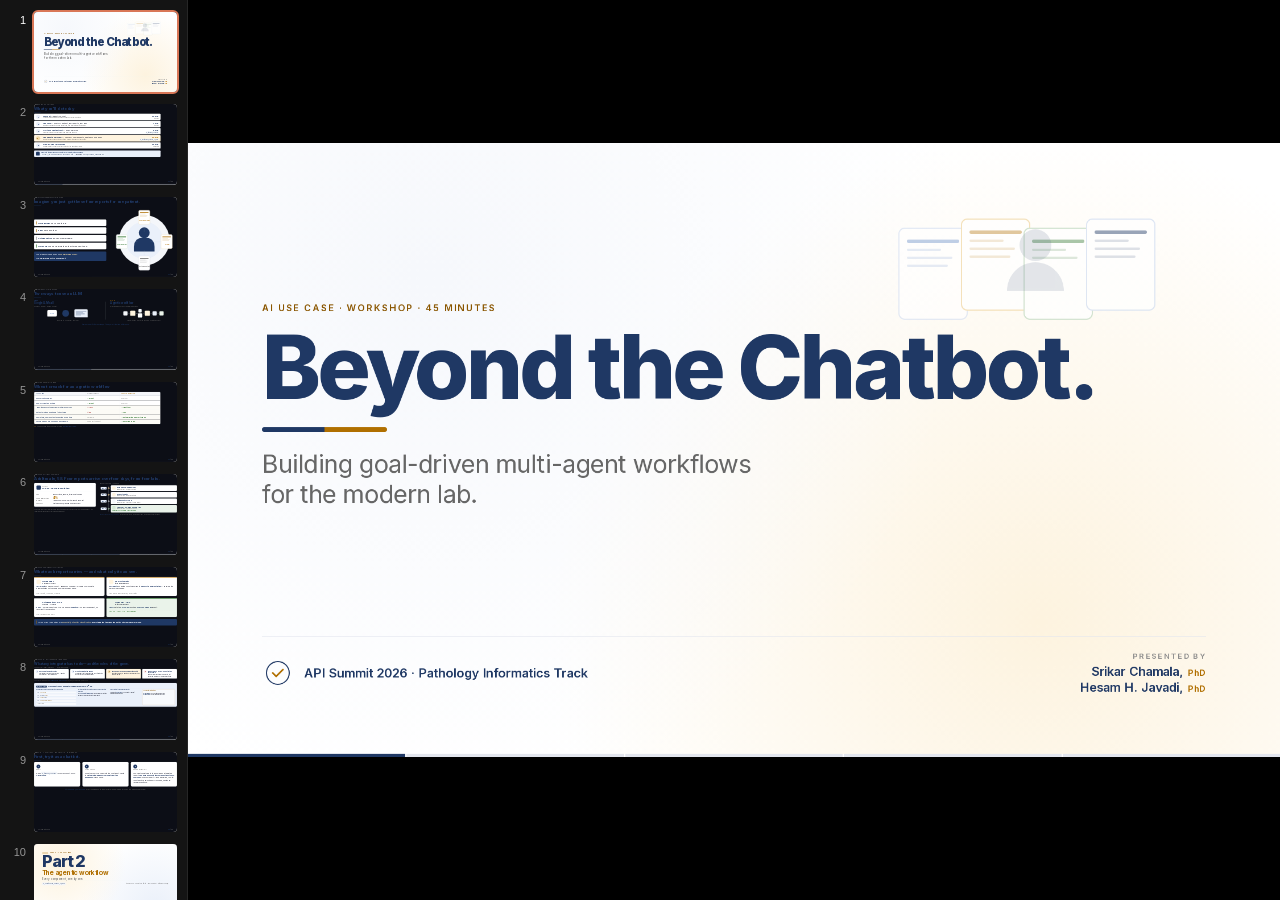
==== commit 68d090c8: "docs: update slide 2 agenda timings Concept 5 → 10 min, agentic workflow 20 → 10 min, side-by-side 7" ====
--- a/docs/slides/AI Agentic workflow case study - API summit 2026/Beyond the Chatbot - API Summit 2026.html
+++ b/docs/slides/AI Agentic workflow case study - API summit 2026/Beyond the Chatbot - API Summit 2026.html
@@ -201,7 +201,7 @@
   </script>
 
   <script type="__bundler/template">
-"<!DOCTYPE html>\n<html lang=\"en\"><head>\n<meta charset=\"UTF-8\">\n<title>Beyond the Chatbot — Multi-Agent Workflows for the Modern Lab · API Summit 2026<\u002Ftitle>\n<link rel=\"preconnect\" href=\"https://fonts.googleapis.com\">\n<link rel=\"preconnect\" href=\"https://fonts.gstatic.com\" crossorigin=\"\">\n<style>/* cyrillic-ext */\n@font-face {\n  font-family: 'IBM Plex Mono';\n  font-style: normal;\n  font-weight: 400;\n  font-display: swap;\n  src: url(\"0820f2e8-52d2-4a7e-ac91-c5d2ae67aa57\") format('woff2');\n  unicode-range: U+0460-052F, U+1C80-1C8A, U+20B4, U+2DE0-2DFF, U+A640-A69F, U+FE2E-FE2F;\n}\n/* cyrillic */\n@font-face {\n  font-family: 'IBM Plex Mono';\n  font-style: normal;\n  font-weight: 400;\n  font-display: swap;\n  src: url(\"b003c1c4-3cbd-433e-b32c-cb981e36427a\") format('woff2');\n  unicode-range: U+0301, U+0400-045F, U+0490-0491, U+04B0-04B1, U+2116;\n}\n/* vietnamese */\n@font-face {\n  font-family: 'IBM Plex Mono';\n  font-style: normal;\n  font-weight: 400;\n  font-display: swap;\n  src: url(\"c851727c-20fe-4100-a95b-e5843eeda71c\") format('woff2');\n  unicode-range: U+0102-0103, U+0110-0111, U+0128-0129, U+0168-0169, U+01A0-01A1, U+01AF-01B0, U+0300-0301, U+0303-0304, U+0308-0309, U+0323, U+0329, U+1EA0-1EF9, U+20AB;\n}\n/* latin-ext */\n@font-face {\n  font-family: 'IBM Plex Mono';\n  font-style: normal;\n  font-weight: 400;\n  font-display: swap;\n  src: url(\"b892177f-48d1-4f29-9aca-1083610d557b\") format('woff2');\n  unicode-range: U+0100-02BA, U+02BD-02C5, U+02C7-02CC, U+02CE-02D7, U+02DD-02FF, U+0304, U+0308, U+0329, U+1D00-1DBF, U+1E00-1E9F, U+1EF2-1EFF, U+2020, U+20A0-20AB, U+20AD-20C0, U+2113, U+2C60-2C7F, U+A720-A7FF;\n}\n/* latin */\n@font-face {\n  font-family: 'IBM Plex Mono';\n  font-style: normal;\n  font-weight: 400;\n  font-display: swap;\n  src: url(\"bb09dd0b-e83b-4460-99e0-d9cc5b6535a1\") format('woff2');\n  unicode-range: U+0000-00FF, U+0131, U+0152-0153, U+02BB-02BC, U+02C6, U+02DA, U+02DC, U+0304, U+0308, U+0329, U+2000-206F, U+20AC, U+2122, U+2191, U+2193, U+2212, U+2215, U+FEFF, U+FFFD;\n}\n/* cyrillic-ext */\n@font-face {\n  font-family: 'IBM Plex Mono';\n  font-style: normal;\n  font-weight: 500;\n  font-display: swap;\n  src: url(\"94e8bd40-7000-4dfc-8f6f-c3924e1adb61\") format('woff2');\n  unicode-range: U+0460-052F, U+1C80-1C8A, U+20B4, U+2DE0-2DFF, U+A640-A69F, U+FE2E-FE2F;\n}\n/* cyrillic */\n@font-face {\n  font-family: 'IBM Plex Mono';\n  font-style: normal;\n  font-weight: 500;\n  font-display: swap;\n  src: url(\"02ff7e30-33ea-4932-bb5a-edf1d23cd30b\") format('woff2');\n  unicode-range: U+0301, U+0400-045F, U+0490-0491, U+04B0-04B1, U+2116;\n}\n/* vietnamese */\n@font-face {\n  font-family: 'IBM Plex Mono';\n  font-style: normal;\n  font-weight: 500;\n  font-display: swap;\n  src: url(\"3e360131-556b-47d9-81fa-0ed0c4fd863e\") format('woff2');\n  unicode-range: U+0102-0103, U+0110-0111, U+0128-0129, U+0168-0169, U+01A0-01A1, U+01AF-01B0, U+0300-0301, U+0303-0304, U+0308-0309, U+0323, U+0329, U+1EA0-1EF9, U+20AB;\n}\n/* latin-ext */\n@font-face {\n  font-family: 'IBM Plex Mono';\n  font-style: normal;\n  font-weight: 500;\n  font-display: swap;\n  src: url(\"001c8f8e-9934-4c8b-bb62-ad9f17bd7216\") format('woff2');\n  unicode-range: U+0100-02BA, U+02BD-02C5, U+02C7-02CC, U+02CE-02D7, U+02DD-02FF, U+0304, U+0308, U+0329, U+1D00-1DBF, U+1E00-1E9F, U+1EF2-1EFF, U+2020, U+20A0-20AB, U+20AD-20C0, U+2113, U+2C60-2C7F, U+A720-A7FF;\n}\n/* latin */\n@font-face {\n  font-family: 'IBM Plex Mono';\n  font-style: normal;\n  font-weight: 500;\n  font-display: swap;\n  src: url(\"84b9ecac-29df-45d9-bee7-50b528f7ecfc\") format('woff2');\n  unicode-range: U+0000-00FF, U+0131, U+0152-0153, U+02BB-02BC, U+02C6, U+02DA, U+02DC, U+0304, U+0308, U+0329, U+2000-206F, U+20AC, U+2122, U+2191, U+2193, U+2212, U+2215, U+FEFF, U+FFFD;\n}\n/* cyrillic-ext */\n@font-face {\n  font-family: 'IBM Plex Mono';\n  font-style: normal;\n  font-weight: 600;\n  font-display: swap;\n  src: url(\"8e6045bb-f1bb-4abe-b645-2ad17c1a9d2e\") format('woff2');\n  unicode-range: U+0460-052F, U+1C80-1C8A, U+20B4, U+2DE0-2DFF, U+A640-A69F, U+FE2E-FE2F;\n}\n/* cyrillic */\n@font-face {\n  font-family: 'IBM Plex Mono';\n  font-style: normal;\n  font-weight: 600;\n  font-display: swap;\n  src: url(\"ad2295c1-a26a-4fe7-991c-badc6c260707\") format('woff2');\n  unicode-range: U+0301, U+0400-045F, U+0490-0491, U+04B0-04B1, U+2116;\n}\n/* vietnamese */\n@font-face {\n  font-family: 'IBM Plex Mono';\n  font-style: normal;\n  font-weight: 600;\n  font-display: swap;\n  src: url(\"f5d5a371-fafd-4720-8e72-cbb318b0b0e5\") format('woff2');\n  unicode-range: U+0102-0103, U+0110-0111, U+0128-0129, U+0168-0169, U+01A0-01A1, U+01AF-01B0, U+0300-0301, U+0303-0304, U+0308-0309, U+0323, U+0329, U+1EA0-1EF9, U+20AB;\n}\n/* latin-ext */\n@font-face {\n  font-family: 'IBM Plex Mono';\n  font-style: normal;\n  font-weight: 600;\n  font-display: swap;\n  src: url(\"99a5ef62-8ae9-4db4-9bec-44c913c5d051\") format('woff2');\n  unicode-range: U+0100-02BA, U+02BD-02C5, U+02C7-02CC, U+02CE-02D7, U+02DD-02FF, U+0304, U+0308, U+0329, U+1D00-1DBF, U+1E00-1E9F, U+1EF2-1EFF, U+2020, U+20A0-20AB, U+20AD-20C0, U+2113, U+2C60-2C7F, U+A720-A7FF;\n}\n/* latin */\n@font-face {\n  font-family: 'IBM Plex Mono';\n  font-style: normal;\n  font-weight: 600;\n  font-display: swap;\n  src: url(\"4c211284-6736-4d95-a12a-ce5949c4314f\") format('woff2');\n  unicode-range: U+0000-00FF, U+0131, U+0152-0153, U+02BB-02BC, U+02C6, U+02DA, U+02DC, U+0304, U+0308, U+0329, U+2000-206F, U+20AC, U+2122, U+2191, U+2193, U+2212, U+2215, U+FEFF, U+FFFD;\n}\n/* cyrillic-ext */\n@font-face {\n  font-family: 'Inter';\n  font-style: normal;\n  font-weight: 400;\n  font-display: swap;\n  src: url(\"3a9dcdc6-da01-487d-bc53-b309035591b5\") format('woff2');\n  unicode-range: U+0460-052F, U+1C80-1C8A, U+20B4, U+2DE0-2DFF, U+A640-A69F, U+FE2E-FE2F;\n}\n/* cyrillic */\n@font-face {\n  font-family: 'Inter';\n  font-style: normal;\n  font-weight: 400;\n  font-display: swap;\n  src: url(\"36e2b610-8a8c-43f0-911b-f21625d95bed\") format('woff2');\n  unicode-range: U+0301, U+0400-045F, U+0490-0491, U+04B0-04B1, U+2116;\n}\n/* greek-ext */\n@font-face {\n  font-family: 'Inter';\n  font-style: normal;\n  font-weight: 400;\n  font-display: swap;\n  src: url(\"6088ebf1-05ed-400b-9949-d75356b9dba8\") format('woff2');\n  unicode-range: U+1F00-1FFF;\n}\n/* greek */\n@font-face {\n  font-family: 'Inter';\n  font-style: normal;\n  font-weight: 400;\n  font-display: swap;\n  src: url(\"aa87ee86-7b15-47b4-954d-43ec232ea57a\") format('woff2');\n  unicode-range: U+0370-0377, U+037A-037F, U+0384-038A, U+038C, U+038E-03A1, U+03A3-03FF;\n}\n/* vietnamese */\n@font-face {\n  font-family: 'Inter';\n  font-style: normal;\n  font-weight: 400;\n  font-display: swap;\n  src: url(\"7f73eb01-ac59-42d2-8634-a15f31f23d52\") format('woff2');\n  unicode-range: U+0102-0103, U+0110-0111, U+0128-0129, U+0168-0169, U+01A0-01A1, U+01AF-01B0, U+0300-0301, U+0303-0304, U+0308-0309, U+0323, U+0329, U+1EA0-1EF9, U+20AB;\n}\n/* latin-ext */\n@font-face {\n  font-family: 'Inter';\n  font-style: normal;\n  font-weight: 400;\n  font-display: swap;\n  src: url(\"3c8a4c71-5ab0-4afd-832d-f21723b80652\") format('woff2');\n  unicode-range: U+0100-02BA, U+02BD-02C5, U+02C7-02CC, U+02CE-02D7, U+02DD-02FF, U+0304, U+0308, U+0329, U+1D00-1DBF, U+1E00-1E9F, U+1EF2-1EFF, U+2020, U+20A0-20AB, U+20AD-20C0, U+2113, U+2C60-2C7F, U+A720-A7FF;\n}\n/* latin */\n@font-face {\n  font-family: 'Inter';\n  font-style: normal;\n  font-weight: 400;\n  font-display: swap;\n  src: url(\"05ea9990-3b5f-4e0e-b859-34c5a7a40b5d\") format('woff2');\n  unicode-range: U+0000-00FF, U+0131, U+0152-0153, U+02BB-02BC, U+02C6, U+02DA, U+02DC, U+0304, U+0308, U+0329, U+2000-206F, U+20AC, U+2122, U+2191, U+2193, U+2212, U+2215, U+FEFF, U+FFFD;\n}\n/* cyrillic-ext */\n@font-face {\n  font-family: 'Inter';\n  font-style: normal;\n  font-weight: 500;\n  font-display: swap;\n  src: url(\"3a9dcdc6-da01-487d-bc53-b309035591b5\") format('woff2');\n  unicode-range: U+0460-052F, U+1C80-1C8A, U+20B4, U+2DE0-2DFF, U+A640-A69F, U+FE2E-FE2F;\n}\n/* cyrillic */\n@font-face {\n  font-family: 'Inter';\n  font-style: normal;\n  font-weight: 500;\n  font-display: swap;\n  src: url(\"36e2b610-8a8c-43f0-911b-f21625d95bed\") format('woff2');\n  unicode-range: U+0301, U+0400-045F, U+0490-0491, U+04B0-04B1, U+2116;\n}\n/* greek-ext */\n@font-face {\n  font-family: 'Inter';\n  font-style: normal;\n  font-weight: 500;\n  font-display: swap;\n  src: url(\"6088ebf1-05ed-400b-9949-d75356b9dba8\") format('woff2');\n  unicode-range: U+1F00-1FFF;\n}\n/* greek */\n@font-face {\n  font-family: 'Inter';\n  font-style: normal;\n  font-weight: 500;\n  font-display: swap;\n  src: url(\"aa87ee86-7b15-47b4-954d-43ec232ea57a\") format('woff2');\n  unicode-range: U+0370-0377, U+037A-037F, U+0384-038A, U+038C, U+038E-03A1, U+03A3-03FF;\n}\n/* vietnamese */\n@font-face {\n  font-family: 'Inter';\n  font-style: normal;\n  font-weight: 500;\n  font-display: swap;\n  src: url(\"7f73eb01-ac59-42d2-8634-a15f31f23d52\") format('woff2');\n  unicode-range: U+0102-0103, U+0110-0111, U+0128-0129, U+0168-0169, U+01A0-01A1, U+01AF-01B0, U+0300-0301, U+0303-0304, U+0308-0309, U+0323, U+0329, U+1EA0-1EF9, U+20AB;\n}\n/* latin-ext */\n@font-face {\n  font-family: 'Inter';\n  font-style: normal;\n  font-weight: 500;\n  font-display: swap;\n  src: url(\"3c8a4c71-5ab0-4afd-832d-f21723b80652\") format('woff2');\n  unicode-range: U+0100-02BA, U+02BD-02C5, U+02C7-02CC, U+02CE-02D7, U+02DD-02FF, U+0304, U+0308, U+0329, U+1D00-1DBF, U+1E00-1E9F, U+1EF2-1EFF, U+2020, U+20A0-20AB, U+20AD-20C0, U+2113, U+2C60-2C7F, U+A720-A7FF;\n}\n/* latin */\n@font-face {\n  font-family: 'Inter';\n  font-style: normal;\n  font-weight: 500;\n  font-display: swap;\n  src: url(\"05ea9990-3b5f-4e0e-b859-34c5a7a40b5d\") format('woff2');\n  unicode-range: U+0000-00FF, U+0131, U+0152-0153, U+02BB-02BC, U+02C6, U+02DA, U+02DC, U+0304, U+0308, U+0329, U+2000-206F, U+20AC, U+2122, U+2191, U+2193, U+2212, U+2215, U+FEFF, U+FFFD;\n}\n/* cyrillic-ext */\n@font-face {\n  font-family: 'Inter';\n  font-style: normal;\n  font-weight: 600;\n  font-display: swap;\n  src: url(\"3a9dcdc6-da01-487d-bc53-b309035591b5\") format('woff2');\n  unicode-range: U+0460-052F, U+1C80-1C8A, U+20B4, U+2DE0-2DFF, U+A640-A69F, U+FE2E-FE2F;\n}\n/* cyrillic */\n@font-face {\n  font-family: 'Inter';\n  font-style: normal;\n  font-weight: 600;\n  font-display: swap;\n  src: url(\"36e2b610-8a8c-43f0-911b-f21625d95bed\") format('woff2');\n  unicode-range: U+0301, U+0400-045F, U+0490-0491, U+04B0-04B1, U+2116;\n}\n/* greek-ext */\n@font-face {\n  font-family: 'Inter';\n  font-style: normal;\n  font-weight: 600;\n  font-display: swap;\n  src: url(\"6088ebf1-05ed-400b-9949-d75356b9dba8\") format('woff2');\n  unicode-range: U+1F00-1FFF;\n}\n/* greek */\n@font-face {\n  font-family: 'Inter';\n  font-style: normal;\n  font-weight: 600;\n  font-display: swap;\n  src: url(\"aa87ee86-7b15-47b4-954d-43ec232ea57a\") format('woff2');\n  unicode-range: U+0370-0377, U+037A-037F, U+0384-038A, U+038C, U+038E-03A1, U+03A3-03FF;\n}\n/* vietnamese */\n@font-face {\n  font-family: 'Inter';\n  font-style: normal;\n  font-weight: 600;\n  font-display: swap;\n  src: url(\"7f73eb01-ac59-42d2-8634-a15f31f23d52\") format('woff2');\n  unicode-range: U+0102-0103, U+0110-0111, U+0128-0129, U+0168-0169, U+01A0-01A1, U+01AF-01B0, U+0300-0301, U+0303-0304, U+0308-0309, U+0323, U+0329, U+1EA0-1EF9, U+20AB;\n}\n/* latin-ext */\n@font-face {\n  font-family: 'Inter';\n  font-style: normal;\n  font-weight: 600;\n  font-display: swap;\n  src: url(\"3c8a4c71-5ab0-4afd-832d-f21723b80652\") format('woff2');\n  unicode-range: U+0100-02BA, U+02BD-02C5, U+02C7-02CC, U+02CE-02D7, U+02DD-02FF, U+0304, U+0308, U+0329, U+1D00-1DBF, U+1E00-1E9F, U+1EF2-1EFF, U+2020, U+20A0-20AB, U+20AD-20C0, U+2113, U+2C60-2C7F, U+A720-A7FF;\n}\n/* latin */\n@font-face {\n  font-family: 'Inter';\n  font-style: normal;\n  font-weight: 600;\n  font-display: swap;\n  src: url(\"05ea9990-3b5f-4e0e-b859-34c5a7a40b5d\") format('woff2');\n  unicode-range: U+0000-00FF, U+0131, U+0152-0153, U+02BB-02BC, U+02C6, U+02DA, U+02DC, U+0304, U+0308, U+0329, U+2000-206F, U+20AC, U+2122, U+2191, U+2193, U+2212, U+2215, U+FEFF, U+FFFD;\n}\n/* cyrillic-ext */\n@font-face {\n  font-family: 'Inter';\n  font-style: normal;\n  font-weight: 700;\n  font-display: swap;\n  src: url(\"3a9dcdc6-da01-487d-bc53-b309035591b5\") format('woff2');\n  unicode-range: U+0460-052F, U+1C80-1C8A, U+20B4, U+2DE0-2DFF, U+A640-A69F, U+FE2E-FE2F;\n}\n/* cyrillic */\n@font-face {\n  font-family: 'Inter';\n  font-style: normal;\n  font-weight: 700;\n  font-display: swap;\n  src: url(\"36e2b610-8a8c-43f0-911b-f21625d95bed\") format('woff2');\n  unicode-range: U+0301, U+0400-045F, U+0490-0491, U+04B0-04B1, U+2116;\n}\n/* greek-ext */\n@font-face {\n  font-family: 'Inter';\n  font-style: normal;\n  font-weight: 700;\n  font-display: swap;\n  src: url(\"6088ebf1-05ed-400b-9949-d75356b9dba8\") format('woff2');\n  unicode-range: U+1F00-1FFF;\n}\n/* greek */\n@font-face {\n  font-family: 'Inter';\n  font-style: normal;\n  font-weight: 700;\n  font-display: swap;\n  src: url(\"aa87ee86-7b15-47b4-954d-43ec232ea57a\") format('woff2');\n  unicode-range: U+0370-0377, U+037A-037F, U+0384-038A, U+038C, U+038E-03A1, U+03A3-03FF;\n}\n/* vietnamese */\n@font-face {\n  font-family: 'Inter';\n  font-style: normal;\n  font-weight: 700;\n  font-display: swap;\n  src: url(\"7f73eb01-ac59-42d2-8634-a15f31f23d52\") format('woff2');\n  unicode-range: U+0102-0103, U+0110-0111, U+0128-0129, U+0168-0169, U+01A0-01A1, U+01AF-01B0, U+0300-0301, U+0303-0304, U+0308-0309, U+0323, U+0329, U+1EA0-1EF9, U+20AB;\n}\n/* latin-ext */\n@font-face {\n  font-family: 'Inter';\n  font-style: normal;\n  font-weight: 700;\n  font-display: swap;\n  src: url(\"3c8a4c71-5ab0-4afd-832d-f21723b80652\") format('woff2');\n  unicode-range: U+0100-02BA, U+02BD-02C5, U+02C7-02CC, U+02CE-02D7, U+02DD-02FF, U+0304, U+0308, U+0329, U+1D00-1DBF, U+1E00-1E9F, U+1EF2-1EFF, U+2020, U+20A0-20AB, U+20AD-20C0, U+2113, U+2C60-2C7F, U+A720-A7FF;\n}\n/* latin */\n@font-face {\n  font-family: 'Inter';\n  font-style: normal;\n  font-weight: 700;\n  font-display: swap;\n  src: url(\"05ea9990-3b5f-4e0e-b859-34c5a7a40b5d\") format('woff2');\n  unicode-range: U+0000-00FF, U+0131, U+0152-0153, U+02BB-02BC, U+02C6, U+02DA, U+02DC, U+0304, U+0308, U+0329, U+2000-206F, U+20AC, U+2122, U+2191, U+2193, U+2212, U+2215, U+FEFF, U+FFFD;\n}\n/* cyrillic-ext */\n@font-face {\n  font-family: 'Inter';\n  font-style: normal;\n  font-weight: 800;\n  font-display: swap;\n  src: url(\"3a9dcdc6-da01-487d-bc53-b309035591b5\") format('woff2');\n  unicode-range: U+0460-052F, U+1C80-1C8A, U+20B4, U+2DE0-2DFF, U+A640-A69F, U+FE2E-FE2F;\n}\n/* cyrillic */\n@font-face {\n  font-family: 'Inter';\n  font-style: normal;\n  font-weight: 800;\n  font-display: swap;\n  src: url(\"36e2b610-8a8c-43f0-911b-f21625d95bed\") format('woff2');\n  unicode-range: U+0301, U+0400-045F, U+0490-0491, U+04B0-04B1, U+2116;\n}\n/* greek-ext */\n@font-face {\n  font-family: 'Inter';\n  font-style: normal;\n  font-weight: 800;\n  font-display: swap;\n  src: url(\"6088ebf1-05ed-400b-9949-d75356b9dba8\") format('woff2');\n  unicode-range: U+1F00-1FFF;\n}\n/* greek */\n@font-face {\n  font-family: 'Inter';\n  font-style: normal;\n  font-weight: 800;\n  font-display: swap;\n  src: url(\"aa87ee86-7b15-47b4-954d-43ec232ea57a\") format('woff2');\n  unicode-range: U+0370-0377, U+037A-037F, U+0384-038A, U+038C, U+038E-03A1, U+03A3-03FF;\n}\n/* vietnamese */\n@font-face {\n  font-family: 'Inter';\n  font-style: normal;\n  font-weight: 800;\n  font-display: swap;\n  src: url(\"7f73eb01-ac59-42d2-8634-a15f31f23d52\") format('woff2');\n  unicode-range: U+0102-0103, U+0110-0111, U+0128-0129, U+0168-0169, U+01A0-01A1, U+01AF-01B0, U+0300-0301, U+0303-0304, U+0308-0309, U+0323, U+0329, U+1EA0-1EF9, U+20AB;\n}\n/* latin-ext */\n@font-face {\n  font-family: 'Inter';\n  font-style: normal;\n  font-weight: 800;\n  font-display: swap;\n  src: url(\"3c8a4c71-5ab0-4afd-832d-f21723b80652\") format('woff2');\n  unicode-range: U+0100-02BA, U+02BD-02C5, U+02C7-02CC, U+02CE-02D7, U+02DD-02FF, U+0304, U+0308, U+0329, U+1D00-1DBF, U+1E00-1E9F, U+1EF2-1EFF, U+2020, U+20A0-20AB, U+20AD-20C0, U+2113, U+2C60-2C7F, U+A720-A7FF;\n}\n/* latin */\n@font-face {\n  font-family: 'Inter';\n  font-style: normal;\n  font-weight: 800;\n  font-display: swap;\n  src: url(\"05ea9990-3b5f-4e0e-b859-34c5a7a40b5d\") format('woff2');\n  unicode-range: U+0000-00FF, U+0131, U+0152-0153, U+02BB-02BC, U+02C6, U+02DA, U+02DC, U+0304, U+0308, U+0329, U+2000-206F, U+20AC, U+2122, U+2191, U+2193, U+2212, U+2215, U+FEFF, U+FFFD;\n}\n<\u002Fstyle>\n<style>/* =============================================================\n   API Summit 2026 — Agentic Pathology Workshop Deck\n   Design system: clinical-infographic. Inter + IBM Plex Mono.\n   ============================================================= */\n\n:root {\n  --blue:          #1f3864;\n  --blue-light:    #3b6bb8;\n  --blue-tint:     #eaf0fa;\n  --amber:         #b06f00;\n  --amber-fill:    #fff4e0;\n  --amber-dark:    #8a5600;\n  --gray:          #666666;\n  --gray-2:        #8a8a8a;\n  --gray-fill:     #f4f6fa;\n  --gray-line:     #e3e6ee;\n  --red:           #9b1a1a;\n  --red-fill:      #fbecec;\n  --green:         #1f6b1f;\n  --green-fill:    #eaf3ea;\n  --ink:           #15192b;\n  --paper:         #ffffff;\n\n  --r-card: 14px;\n  --r-pill: 999px;\n  --shadow-sm: 0 1px 2px rgba(20,30,60,.06), 0 2px 6px rgba(20,30,60,.05);\n  --shadow-md: 0 2px 4px rgba(20,30,60,.06), 0 8px 24px rgba(20,30,60,.08);\n  --shadow-lg: 0 4px 8px rgba(20,30,60,.06), 0 18px 40px rgba(20,30,60,.10);\n\n  --font-sans: \"Inter\", -apple-system, BlinkMacSystemFont, \"Segoe UI\", system-ui, sans-serif;\n  --font-mono: \"IBM Plex Mono\", ui-monospace, \"SF Mono\", Menlo, monospace;\n}\n\n* { box-sizing: border-box; }\n\nhtml, body {\n  margin: 0; padding: 0;\n  background: #0c0e16;\n  font-family: var(--font-sans);\n  color: var(--ink);\n  font-feature-settings: \"ss01\", \"cv11\";\n}\n\ndeck-stage > section {\n  width: 1920px;\n  height: 1080px;\n  background: var(--paper);\n  color: var(--ink);\n  font-family: var(--font-sans);\n  position: relative;\n  overflow: hidden;\n  /* All slides padded with safe area to avoid right-margin clipping. */\n  padding: 70px 110px 90px 110px;\n  display: flex;\n  flex-direction: column;\n}\n\n/* ---------- Chrome (footer + progress) ---------- */\n.chrome {\n  position: absolute;\n  inset: auto 0 0 0;\n  height: 70px;\n  pointer-events: none;\n  display: flex;\n  align-items: flex-end;\n  justify-content: space-between;\n  padding: 0 56px 28px 56px;\n  font-size: 18px;\n  color: var(--gray);\n  letter-spacing: 0.02em;\n}\n.chrome .brand { font-weight: 500; }\n.chrome .brand .dot { display: inline-block; margin: 0 10px; color: var(--gray-2); }\n.chrome .num { font-variant-numeric: tabular-nums; font-weight: 500; color: var(--blue); }\n.chrome .num em { color: var(--gray-2); font-style: normal; font-weight: 400; }\n\n.progress {\n  position: absolute;\n  left: 0; right: 0; bottom: 0;\n  height: 6px;\n  background: var(--gray-fill);\n  display: flex;\n}\n.progress span {\n  flex: 1;\n  border-right: 2px solid var(--paper);\n  background: var(--gray-line);\n}\n.progress span:last-child { border-right: 0; }\n.progress span.on { background: var(--blue); }\n.progress span.on.amber { background: var(--amber); }\n\n/* Slide kicker (small uppercase) and title */\n.kicker {\n  font-size: 16px;\n  letter-spacing: 0.18em;\n  text-transform: uppercase;\n  color: var(--gray);\n  font-weight: 600;\n  margin-bottom: 14px;\n}\n.kicker.amber { color: var(--amber); }\n.kicker.blue { color: var(--blue-light); }\n\nh1.title {\n  font-size: 56px;\n  line-height: 1.08;\n  letter-spacing: -0.02em;\n  color: var(--blue);\n  font-weight: 700;\n  margin: 0 0 12px 0;\n  text-wrap: balance;\n}\nh1.title.sm { font-size: 46px; }\nh1.title .accent { color: var(--amber); }\n\n.subtitle {\n  font-size: 26px;\n  color: var(--gray);\n  font-weight: 400;\n  margin: 0 0 28px 0;\n  text-wrap: pretty;\n  max-width: 1500px;\n}\n\n.title-rule {\n  width: 96px;\n  height: 5px;\n  background: var(--blue);\n  border-radius: 3px;\n  margin: 0 0 18px 0;\n}\n.title-rule.amber { background: var(--amber); }\n\n/* ---------- Common building blocks ---------- */\n.card {\n  background: var(--paper);\n  border: 1px solid var(--gray-line);\n  border-radius: var(--r-card);\n  box-shadow: var(--shadow-md);\n  padding: 28px 32px;\n}\n.card.tinted-gray { background: var(--gray-fill); }\n.card.tinted-amber { background: var(--amber-fill); border-color: #f1d9a8; }\n.card.tinted-blue { background: var(--blue-tint); border-color: #d4dff2; }\n.card.tinted-red { background: var(--red-fill); border-color: #f1c9c9; }\n.card.tinted-green { background: var(--green-fill); border-color: #c5dcc5; }\n\n.card h3 {\n  margin: 0 0 8px 0;\n  font-size: 24px;\n  color: var(--blue);\n  font-weight: 600;\n  letter-spacing: -0.005em;\n}\n\n.pill {\n  display: inline-flex; align-items: center; gap: 8px;\n  height: 30px;\n  padding: 0 12px;\n  border-radius: var(--r-pill);\n  background: var(--gray-fill);\n  color: var(--gray);\n  font-size: 15px;\n  font-weight: 500;\n  font-family: var(--font-mono);\n  border: 1px solid var(--gray-line);\n}\n.pill.amber { background: var(--amber-fill); color: var(--amber-dark); border-color: #f1d9a8; }\n.pill.blue { background: var(--blue-tint); color: var(--blue); border-color: #d4dff2; }\n.pill.red { background: var(--red-fill); color: var(--red); border-color: #f1c9c9; }\n.pill.green { background: var(--green-fill); color: var(--green); border-color: #c5dcc5; }\n\n.codepill {\n  font-family: var(--font-mono);\n  font-size: 19px;\n  background: var(--gray-fill);\n  color: var(--blue);\n  padding: 3px 12px;\n  border-radius: 7px;\n  border: 1px solid var(--gray-line);\n}\n\n/* Body text */\n.body {\n  font-size: 22px;\n  color: var(--ink);\n  line-height: 1.45;\n  max-width: 1480px;\n}\n.body.lg { font-size: 26px; }\n.body.muted { color: var(--gray); }\n.body p { margin: 0 0 14px 0; }\n\n/* ---------- Numbered callout circles ---------- */\n.num-circle {\n  display: inline-flex; align-items: center; justify-content: center;\n  width: 38px; height: 38px;\n  border-radius: 50%;\n  font-size: 18px; font-weight: 700;\n  color: white;\n  background: var(--blue);\n  font-family: var(--font-sans);\n  flex-shrink: 0;\n}\n.num-circle.amber { background: var(--amber); }\n.num-circle.red { background: var(--red); }\n.num-circle.green { background: var(--green); }\n.num-circle.lg { width: 50px; height: 50px; font-size: 22px; }\n\n/* ---------- Node card (used in diagrams) ---------- */\n.node {\n  background: var(--paper);\n  border: 1px solid var(--gray-line);\n  border-radius: 12px;\n  padding: 18px 18px 16px;\n  box-shadow: var(--shadow-sm);\n  display: flex;\n  flex-direction: column;\n  gap: 6px;\n  position: relative;\n}\n.node.amber { background: var(--amber-fill); border-color: #f0d8a4; }\n.node.blue { background: var(--blue-tint); border-color: #c8d6ef; }\n.node.gray { background: var(--gray-fill); }\n.node .node-head {\n  display: flex; align-items: center; gap: 8px;\n  font-weight: 600; font-size: 18px;\n  color: var(--blue);\n}\n.node.amber .node-head { color: var(--amber-dark); }\n.node .node-icon {\n  width: 26px; height: 26px;\n  display: inline-flex; align-items: center; justify-content: center;\n  color: var(--blue-light);\n}\n.node.amber .node-icon { color: var(--amber); }\n.node.gray .node-icon { color: var(--gray); }\n.node .node-type {\n  font-family: var(--font-mono);\n  font-size: 11.5px;\n  letter-spacing: 0.08em;\n  text-transform: uppercase;\n  color: var(--gray-2);\n}\n.node .node-desc {\n  font-size: 14.5px;\n  color: var(--gray);\n  line-height: 1.4;\n}\n\n/* ---------- Icon helpers ---------- */\n.ico {\n  display: inline-flex; align-items: center; justify-content: center;\n  vertical-align: middle;\n}\n.ico svg { display: block; }\n\n/* tables */\ntable.cmp {\n  width: 100%;\n  border-collapse: separate;\n  border-spacing: 0;\n  font-size: 22px;\n}\ntable.cmp th, table.cmp td {\n  padding: 18px 22px;\n  text-align: left;\n  border-bottom: 1px solid var(--gray-line);\n  vertical-align: middle;\n}\ntable.cmp thead th {\n  font-size: 14px; letter-spacing: 0.18em;\n  text-transform: uppercase;\n  color: var(--gray);\n  font-weight: 600;\n  background: var(--gray-fill);\n  border-bottom: 2px solid var(--gray-line);\n}\ntable.cmp tbody tr:hover { background: transparent; }\ntable.cmp td:first-child { color: var(--blue); font-weight: 500; }\ntable.cmp td .yes { color: var(--green); font-weight: 600; }\ntable.cmp td .no { color: var(--red); font-weight: 600; }\ntable.cmp td .meh { color: var(--gray-2); }\n\n/* keyboard / shortcut chip */\n.kbd {\n  font-family: var(--font-mono);\n  font-size: 16px;\n  padding: 2px 9px;\n  background: var(--paper);\n  border: 1px solid var(--gray-line);\n  border-bottom-width: 2px;\n  border-radius: 6px;\n  color: var(--blue);\n}\n\n/* legend dot */\n.lg-dot {\n  display: inline-block;\n  width: 12px; height: 12px;\n  border-radius: 50%;\n  vertical-align: middle;\n  margin-right: 8px;\n}\n.lg-dot.amber { background: var(--amber); }\n.lg-dot.blue { background: var(--blue-light); }\n.lg-dot.gray { background: var(--gray-2); }\n\n/* corner badges on nodes (e.g. \"Stage 1\") */\n.stage-badge {\n  position: absolute;\n  top: -10px; right: 14px;\n  background: var(--amber);\n  color: white;\n  padding: 3px 10px;\n  border-radius: 6px;\n  font-size: 13px;\n  font-weight: 600;\n  letter-spacing: 0.05em;\n  white-space: nowrap;\n}\n\n/* arrow used between cards */\n.flow-arrow {\n  display: inline-flex; align-items: center; justify-content: center;\n  color: var(--gray-2);\n}\n\n/* ----- Slide-specific helpers further down in slides ----- */\n<\u002Fstyle>\n\n\n\n<script type=\"application/json\" id=\"speaker-notes\">\n[\n  \"Welcome. 45 minutes total — concept and case framing first, then we walk the agentic workflow component-by-component, then side-by-side. The handbook in front of you carries every specific prompt, paste-block, and walkthrough — slides stay conceptual.\",\n  \"45 minutes total. The bulk of the time is on the agentic workflow — slides plus a live walkthrough on the canvas. The chatbot warm-up is intentionally short — everyone already knows how a chat panel works. The agentic workflow is what's new, specifically the components inside it and what each one's job is. All hands-on prompts and paste-blocks live in the handbook.\",\n  \"Real pattern in modern oncologic diagnosis. Reports come back over days, from different labs, and someone has to integrate them.\",\n  \"Agentic workflow is not 'more AI.' It's less AI in any given step, and more structure around the overall process.\",\n  \"Not 'agentic is always better.' Single LLM call is the right tool for many things. The interesting cases are when the requirements list the bottom four rows.\",\n  \"Set the scene with the temporal asynchrony — four labs, four days. This is realistic 2026 oncology. The pathologist holds these four reports in their head until the fourth arrives, then has to integrate. The system has to do the same thing.\",\n  \"The point of this slide is that three of four modalities are essentially silent for classification — everything that defines the entity sits in molecular alone. Morphology hedges, flow resolves the hedge, cytogenetics is normal, NGS carries NPM1 + FLT3-ITD + DNMT3A. The four reports are not interchangeable; each carries something only it can see.\",\n  \"Two ideas on this slide. Top half: what any integrator has to do — reconcile discordant blast counts, credit flow with resolving the morphology hedge, recognize NPM1 alone defines the entity, keep DNMT3A and FLT3-ITD out of the entity name. Bottom half: a brief primer on WHO 5e — AML reorganized around defining genetic abnormalities, 20% blast threshold no longer applies for those entities, AML-NOS is the fallback. The central distinction is prognostic vs classifying.\",\n  \"Don't dwell — the goal is to feel what's missing, not to refine the chatbot. The agentic workflow is what the rest of the deck is about. The handbook has the exact prompt to paste and the questions to ask yourself afterward.\",\n  \"Same case. Same four PDFs. Same model. Now we'll see the boxes the work has been split into — and why each one needed to be its own box.\",\n  \"Nine custom components plus the standard ChatInput / ChatOutput / Text Input nodes. Every box is a stage with a single responsibility. We'll walk through each one — what it does and why it had to be its own component.\",\n  \"Don't dwell on every box yet. The two reasoners that matter are PDF Intake (Stage 1) and WHO Classifier (Stage 2). The four per-modality parsers sit between them as a fanout. The rest is glue. We'll walk through each in turn.\",\n  \"This is THE architectural shift. The chatbot does everything in one prompt. The agentic workflow does the work in two stages — Stage 1 extracts, fans out to per-modality parsers, then Stage 2 integrates over six inputs. That structured handoff is what makes the per-sentence trace possible.\",\n  \"If you want to apply this pattern to your own work: stock nodes get you a small fraction of the way. The interesting work is in writing the custom components — they're each 100-300 lines of Python. Nine of them here, three stock nodes.\",\n  \"Smallest component but a useful pattern: route plain English to strict JSON via a small LLM. We use the same pattern in three other workflows in the repo.\",\n  \"Two things to notice here. One — it's multimodal: the prompt asks the model to look at the embedded images, not just OCRed text. Two — the output shape is rigidly schema-conformant: we get the same JSON every run, and it fans out into four per-modality slices plus a cross-report observations channel.\",\n  \"Four parallel parsers, one per modality. They normalize the slice of Stage 1's output that's theirs — same operation in four flavors. The integrator's job gets dramatically easier when its input is already split and per-modality-normalized.\",\n  \"This is the integrator. It takes six inputs — four parser outputs, the cross-report observations channel, and a stock Text Input node carrying WHO instructions. Six inputs is unusual; it's what makes lane discipline mechanical instead of vibes. The handbook has the system prompt verbatim.\",\n  \"Notice the QA Reviewer is mostly deterministic. We don't use an LLM to check the LLM unless we have to — programmatic rules over our own schema are cheaper, faster, and easier to trust.\",\n  \"Quick live tour of the right-side detail panels — model, temperature, system prompts — so attendees can find them on their own canvas later. The handbook has the specific prompt-edit exercise.\",\n  \"Same model. Same input. The difference is workflow design — and that workflow design lives in the nine components we just walked through.\",\n  \"Open up for questions. The handbook carries the build-your-own walkthrough and the variation experiments to try after the workshop.\"\n]\n<\u002Fscript>\n\n<\u002Fhead>\n<body>\n\n<!-- ============================================================\n     Reusable SVG icon symbols\n     ============================================================ -->\n<svg width=\"0\" height=\"0\" style=\"position:absolute\" aria-hidden=\"true\">\n  <defs>\n    <symbol id=\"i-doc\" viewBox=\"0 0 24 24\" fill=\"none\" stroke=\"currentColor\" stroke-width=\"1.6\" stroke-linecap=\"round\" stroke-linejoin=\"round\">\n      <path d=\"M14 3H7a2 2 0 0 0-2 2v14a2 2 0 0 0 2 2h10a2 2 0 0 0 2-2V8z\"><\u002Fpath>\n      <path d=\"M14 3v5h5\"><\u002Fpath>\n      <path d=\"M9 13h6M9 17h6M9 9h2\"><\u002Fpath>\n    <\u002Fsymbol>\n    <symbol id=\"i-sparkle\" viewBox=\"0 0 24 24\" fill=\"none\" stroke=\"currentColor\" stroke-width=\"1.6\" stroke-linecap=\"round\" stroke-linejoin=\"round\">\n      <path d=\"M12 3v4M12 17v4M3 12h4M17 12h4M5.6 5.6l2.8 2.8M15.6 15.6l2.8 2.8M5.6 18.4l2.8-2.8M15.6 8.4l2.8-2.8\"><\u002Fpath>\n    <\u002Fsymbol>\n    <symbol id=\"i-brain\" viewBox=\"0 0 24 24\" fill=\"none\" stroke=\"currentColor\" stroke-width=\"1.6\" stroke-linecap=\"round\" stroke-linejoin=\"round\">\n      <path d=\"M9.5 3a2.5 2.5 0 0 0-2.5 2.5v.2A3 3 0 0 0 4 8.5v.5A3 3 0 0 0 4 14a3 3 0 0 0 3 3 2.5 2.5 0 0 0 5 0V5.5A2.5 2.5 0 0 0 9.5 3z\"><\u002Fpath>\n      <path d=\"M14.5 3A2.5 2.5 0 0 1 17 5.5v.2A3 3 0 0 1 20 8.5v.5A3 3 0 0 1 20 14a3 3 0 0 1-3 3 2.5 2.5 0 0 1-5 0\"><\u002Fpath>\n    <\u002Fsymbol>\n    <symbol id=\"i-cog\" viewBox=\"0 0 24 24\" fill=\"none\" stroke=\"currentColor\" stroke-width=\"1.6\" stroke-linecap=\"round\" stroke-linejoin=\"round\">\n      <circle cx=\"12\" cy=\"12\" r=\"3\"><\u002Fcircle>\n      <path d=\"M19.4 15a1.65 1.65 0 0 0 .33 1.82l.06.06a2 2 0 1 1-2.83 2.83l-.06-.06a1.65 1.65 0 0 0-1.82-.33 1.65 1.65 0 0 0-1 1.51V21a2 2 0 1 1-4 0v-.09a1.65 1.65 0 0 0-1-1.51 1.65 1.65 0 0 0-1.82.33l-.06.06A2 2 0 1 1 4.21 16.96l.06-.06A1.65 1.65 0 0 0 4.6 15a1.65 1.65 0 0 0-1.51-1H3a2 2 0 1 1 0-4h.09A1.65 1.65 0 0 0 4.6 9 1.65 1.65 0 0 0 4.27 7.18l-.06-.06a2 2 0 1 1 2.83-2.83l.06.06a1.65 1.65 0 0 0 1.82.33H9a1.65 1.65 0 0 0 1-1.51V3a2 2 0 1 1 4 0v.09a1.65 1.65 0 0 0 1 1.51 1.65 1.65 0 0 0 1.82-.33l.06-.06a2 2 0 1 1 2.83 2.83l-.06.06a1.65 1.65 0 0 0-.33 1.82V9c.36.16.66.42.87.74\"><\u002Fpath>\n    <\u002Fsymbol>\n    <symbol id=\"i-check-shield\" viewBox=\"0 0 24 24\" fill=\"none\" stroke=\"currentColor\" stroke-width=\"1.6\" stroke-linecap=\"round\" stroke-linejoin=\"round\">\n      <path d=\"M12 22s8-4 8-10V5l-8-3-8 3v7c0 6 8 10 8 10z\"><\u002Fpath>\n      <path d=\"M9 12l2 2 4-4\"><\u002Fpath>\n    <\u002Fsymbol>\n    <symbol id=\"i-format\" viewBox=\"0 0 24 24\" fill=\"none\" stroke=\"currentColor\" stroke-width=\"1.6\" stroke-linecap=\"round\" stroke-linejoin=\"round\">\n      <rect x=\"3\" y=\"4\" width=\"18\" height=\"16\" rx=\"2\"><\u002Frect>\n      <path d=\"M3 9h18M7 14h6M7 17h10\"><\u002Fpath>\n    <\u002Fsymbol>\n    <symbol id=\"i-split\" viewBox=\"0 0 24 24\" fill=\"none\" stroke=\"currentColor\" stroke-width=\"1.6\" stroke-linecap=\"round\" stroke-linejoin=\"round\">\n      <path d=\"M6 3v6M6 9c0 3 3 3 6 3s6 0 6 3v6\"><\u002Fpath>\n      <path d=\"M6 9c0 3-3 3-6 6\"><\u002Fpath>\n      <path d=\"M18 3v6M18 15v6\"><\u002Fpath>\n      <path d=\"M6 21v-3\"><\u002Fpath>\n    <\u002Fsymbol>\n    <symbol id=\"i-chat\" viewBox=\"0 0 24 24\" fill=\"none\" stroke=\"currentColor\" stroke-width=\"1.6\" stroke-linecap=\"round\" stroke-linejoin=\"round\">\n      <path d=\"M21 15a2 2 0 0 1-2 2H7l-4 4V5a2 2 0 0 1 2-2h14a2 2 0 0 1 2 2z\"><\u002Fpath>\n    <\u002Fsymbol>\n    <symbol id=\"i-flow\" viewBox=\"0 0 24 24\" fill=\"none\" stroke=\"currentColor\" stroke-width=\"1.6\" stroke-linecap=\"round\" stroke-linejoin=\"round\">\n      <rect x=\"2\" y=\"3\" width=\"6\" height=\"6\" rx=\"1\"><\u002Frect>\n      <rect x=\"16\" y=\"3\" width=\"6\" height=\"6\" rx=\"1\"><\u002Frect>\n      <rect x=\"9\" y=\"15\" width=\"6\" height=\"6\" rx=\"1\"><\u002Frect>\n      <path d=\"M5 9v3h14V9M12 12v3\"><\u002Fpath>\n    <\u002Fsymbol>\n    <symbol id=\"i-arrow-right\" viewBox=\"0 0 24 24\" fill=\"none\" stroke=\"currentColor\" stroke-width=\"1.8\" stroke-linecap=\"round\" stroke-linejoin=\"round\">\n      <path d=\"M5 12h14M13 6l6 6-6 6\"><\u002Fpath>\n    <\u002Fsymbol>\n    <symbol id=\"i-microscope\" viewBox=\"0 0 24 24\" fill=\"none\" stroke=\"currentColor\" stroke-width=\"1.6\" stroke-linecap=\"round\" stroke-linejoin=\"round\">\n      <path d=\"M6 18h12M9 18v-3a3 3 0 0 1 3-3v0a3 3 0 0 1 3 3v3\"><\u002Fpath>\n      <path d=\"M10 3l4 4-3 3-4-4z\"><\u002Fpath>\n      <circle cx=\"14\" cy=\"11\" r=\"3\"><\u002Fcircle>\n    <\u002Fsymbol>\n    <symbol id=\"i-dna\" viewBox=\"0 0 24 24\" fill=\"none\" stroke=\"currentColor\" stroke-width=\"1.6\" stroke-linecap=\"round\" stroke-linejoin=\"round\">\n      <path d=\"M8 3c0 5 8 5 8 10s-8 5-8 10\"><\u002Fpath>\n      <path d=\"M16 3c0 5-8 5-8 10s8 5 8 10\"><\u002Fpath>\n      <path d=\"M9 7h6M9 11h6M9 17h6M9 13h6\"><\u002Fpath>\n    <\u002Fsymbol>\n    <symbol id=\"i-pulse\" viewBox=\"0 0 24 24\" fill=\"none\" stroke=\"currentColor\" stroke-width=\"1.6\" stroke-linecap=\"round\" stroke-linejoin=\"round\">\n      <path d=\"M3 12h4l2-6 4 12 2-6h6\"><\u002Fpath>\n    <\u002Fsymbol>\n    <symbol id=\"i-flask\" viewBox=\"0 0 24 24\" fill=\"none\" stroke=\"currentColor\" stroke-width=\"1.6\" stroke-linecap=\"round\" stroke-linejoin=\"round\">\n      <path d=\"M9 3v6L4 18a2 2 0 0 0 2 3h12a2 2 0 0 0 2-3l-5-9V3\"><\u002Fpath>\n      <path d=\"M9 3h6M7 14h10\"><\u002Fpath>\n    <\u002Fsymbol>\n    <symbol id=\"i-target\" viewBox=\"0 0 24 24\" fill=\"none\" stroke=\"currentColor\" stroke-width=\"1.6\" stroke-linecap=\"round\" stroke-linejoin=\"round\">\n      <circle cx=\"12\" cy=\"12\" r=\"9\"><\u002Fcircle>\n      <circle cx=\"12\" cy=\"12\" r=\"5\"><\u002Fcircle>\n      <circle cx=\"12\" cy=\"12\" r=\"1.5\" fill=\"currentColor\"><\u002Fcircle>\n    <\u002Fsymbol>\n    <symbol id=\"i-warning\" viewBox=\"0 0 24 24\" fill=\"none\" stroke=\"currentColor\" stroke-width=\"1.6\" stroke-linecap=\"round\" stroke-linejoin=\"round\">\n      <path d=\"M10.3 3.86l-8.07 14a2 2 0 0 0 1.73 3h16.14a2 2 0 0 0 1.73-3l-8.07-14a2 2 0 0 0-3.46 0z\"><\u002Fpath>\n      <path d=\"M12 9v4M12 17h.01\"><\u002Fpath>\n    <\u002Fsymbol>\n    <symbol id=\"i-counter\" viewBox=\"0 0 24 24\" fill=\"none\" stroke=\"currentColor\" stroke-width=\"1.6\" stroke-linecap=\"round\" stroke-linejoin=\"round\">\n      <rect x=\"3\" y=\"4\" width=\"18\" height=\"16\" rx=\"2\"><\u002Frect>\n      <path d=\"M7 9h10M7 13h6M7 17h4\"><\u002Fpath>\n    <\u002Fsymbol>\n    <symbol id=\"i-mist\" viewBox=\"0 0 24 24\" fill=\"none\" stroke=\"currentColor\" stroke-width=\"1.6\" stroke-linecap=\"round\" stroke-linejoin=\"round\">\n      <path d=\"M3 8h12M5 12h14M3 16h12M9 20h10\"><\u002Fpath>\n    <\u002Fsymbol>\n    <symbol id=\"i-patient\" viewBox=\"0 0 24 24\" fill=\"none\" stroke=\"currentColor\" stroke-width=\"1.6\" stroke-linecap=\"round\" stroke-linejoin=\"round\">\n      <circle cx=\"12\" cy=\"7\" r=\"4\"><\u002Fcircle>\n      <path d=\"M4 21c0-4 4-7 8-7s8 3 8 7\"><\u002Fpath>\n    <\u002Fsymbol>\n    <symbol id=\"i-clipboard\" viewBox=\"0 0 24 24\" fill=\"none\" stroke=\"currentColor\" stroke-width=\"1.6\" stroke-linecap=\"round\" stroke-linejoin=\"round\">\n      <rect x=\"6\" y=\"4\" width=\"12\" height=\"18\" rx=\"2\"><\u002Frect>\n      <path d=\"M9 4h6v3H9z\"><\u002Fpath>\n      <path d=\"M9 12h6M9 16h4\"><\u002Fpath>\n    <\u002Fsymbol>\n    <symbol id=\"i-link\" viewBox=\"0 0 24 24\" fill=\"none\" stroke=\"currentColor\" stroke-width=\"1.6\" stroke-linecap=\"round\" stroke-linejoin=\"round\">\n      <path d=\"M10 14a5 5 0 0 0 7 0l3-3a5 5 0 0 0-7-7l-1 1\"><\u002Fpath>\n      <path d=\"M14 10a5 5 0 0 0-7 0l-3 3a5 5 0 0 0 7 7l1-1\"><\u002Fpath>\n    <\u002Fsymbol>\n    <symbol id=\"i-eye\" viewBox=\"0 0 24 24\" fill=\"none\" stroke=\"currentColor\" stroke-width=\"1.6\" stroke-linecap=\"round\" stroke-linejoin=\"round\">\n      <path d=\"M1 12s4-8 11-8 11 8 11 8-4 8-11 8S1 12 1 12z\"><\u002Fpath>\n      <circle cx=\"12\" cy=\"12\" r=\"3\"><\u002Fcircle>\n    <\u002Fsymbol>\n    <symbol id=\"i-check\" viewBox=\"0 0 24 24\" fill=\"none\" stroke=\"currentColor\" stroke-width=\"2.4\" stroke-linecap=\"round\" stroke-linejoin=\"round\">\n      <path d=\"M5 12l5 5L20 6\"><\u002Fpath>\n    <\u002Fsymbol>\n    <symbol id=\"i-x\" viewBox=\"0 0 24 24\" fill=\"none\" stroke=\"currentColor\" stroke-width=\"2.4\" stroke-linecap=\"round\" stroke-linejoin=\"round\">\n      <path d=\"M6 6l12 12M18 6L6 18\"><\u002Fpath>\n    <\u002Fsymbol>\n    <symbol id=\"i-stack\" viewBox=\"0 0 24 24\" fill=\"none\" stroke=\"currentColor\" stroke-width=\"1.6\" stroke-linecap=\"round\" stroke-linejoin=\"round\">\n      <path d=\"M3 7l9-4 9 4-9 4z\"><\u002Fpath>\n      <path d=\"M3 12l9 4 9-4M3 17l9 4 9-4\"><\u002Fpath>\n    <\u002Fsymbol>\n    <symbol id=\"i-braces\" viewBox=\"0 0 24 24\" fill=\"none\" stroke=\"currentColor\" stroke-width=\"1.6\" stroke-linecap=\"round\" stroke-linejoin=\"round\">\n      <path d=\"M9 3c-3 0-3 3-3 4v3c0 1-1 2-3 2 2 0 3 1 3 2v3c0 1 0 4 3 4\"><\u002Fpath>\n      <path d=\"M15 3c3 0 3 3 3 4v3c0 1 1 2 3 2-2 0-3 1-3 2v3c0 1 0 4-3 4\"><\u002Fpath>\n    <\u002Fsymbol>\n    <symbol id=\"i-cursor\" viewBox=\"0 0 24 24\" fill=\"none\" stroke=\"currentColor\" stroke-width=\"1.6\" stroke-linecap=\"round\" stroke-linejoin=\"round\">\n      <path d=\"M4 4l7 16 2-7 7-2z\"><\u002Fpath>\n    <\u002Fsymbol>\n    <symbol id=\"i-edit\" viewBox=\"0 0 24 24\" fill=\"none\" stroke=\"currentColor\" stroke-width=\"1.6\" stroke-linecap=\"round\" stroke-linejoin=\"round\">\n      <path d=\"M11 4H4v16h16v-7\"><\u002Fpath>\n      <path d=\"M18 2l4 4-10 10h-4v-4z\"><\u002Fpath>\n    <\u002Fsymbol>\n    <symbol id=\"i-bookmark\" viewBox=\"0 0 24 24\" fill=\"none\" stroke=\"currentColor\" stroke-width=\"1.6\" stroke-linecap=\"round\" stroke-linejoin=\"round\">\n      <path d=\"M19 21l-7-5-7 5V5a2 2 0 0 1 2-2h10a2 2 0 0 1 2 2z\"><\u002Fpath>\n    <\u002Fsymbol>\n    <symbol id=\"i-calc\" viewBox=\"0 0 24 24\" fill=\"none\" stroke=\"currentColor\" stroke-width=\"1.6\" stroke-linecap=\"round\" stroke-linejoin=\"round\">\n      <rect x=\"4\" y=\"2\" width=\"16\" height=\"20\" rx=\"2\"><\u002Frect>\n      <rect x=\"7\" y=\"5\" width=\"10\" height=\"4\" rx=\"1\"><\u002Frect>\n      <circle cx=\"8\" cy=\"13\" r=\"0.6\" fill=\"currentColor\"><\u002Fcircle>\n      <circle cx=\"12\" cy=\"13\" r=\"0.6\" fill=\"currentColor\"><\u002Fcircle>\n      <circle cx=\"16\" cy=\"13\" r=\"0.6\" fill=\"currentColor\"><\u002Fcircle>\n      <circle cx=\"8\" cy=\"17\" r=\"0.6\" fill=\"currentColor\"><\u002Fcircle>\n      <circle cx=\"12\" cy=\"17\" r=\"0.6\" fill=\"currentColor\"><\u002Fcircle>\n      <circle cx=\"16\" cy=\"17\" r=\"0.6\" fill=\"currentColor\"><\u002Fcircle>\n    <\u002Fsymbol>\n    <symbol id=\"i-book\" viewBox=\"0 0 24 24\" fill=\"none\" stroke=\"currentColor\" stroke-width=\"1.6\" stroke-linecap=\"round\" stroke-linejoin=\"round\">\n      <path d=\"M4 4v15a2 2 0 0 1 2-2h13V3H6a2 2 0 0 0-2 2z\"><\u002Fpath>\n      <path d=\"M4 19a2 2 0 0 0 2 2h13\"><\u002Fpath>\n      <path d=\"M8 7h8M8 11h6\"><\u002Fpath>\n    <\u002Fsymbol>\n    <symbol id=\"i-bot\" viewBox=\"0 0 24 24\" fill=\"none\" stroke=\"currentColor\" stroke-width=\"1.6\" stroke-linecap=\"round\" stroke-linejoin=\"round\">\n      <rect x=\"4\" y=\"8\" width=\"16\" height=\"12\" rx=\"3\"><\u002Frect>\n      <path d=\"M12 4v4M9 4h6\"><\u002Fpath>\n      <circle cx=\"9\" cy=\"14\" r=\"1.2\" fill=\"currentColor\"><\u002Fcircle>\n      <circle cx=\"15\" cy=\"14\" r=\"1.2\" fill=\"currentColor\"><\u002Fcircle>\n      <path d=\"M2 13v2M22 13v2\"><\u002Fpath>\n    <\u002Fsymbol>\n    <symbol id=\"i-tool\" viewBox=\"0 0 24 24\" fill=\"none\" stroke=\"currentColor\" stroke-width=\"1.6\" stroke-linecap=\"round\" stroke-linejoin=\"round\">\n      <path d=\"M14.7 6.3a3 3 0 0 0-4.2 4.2l-7.4 7.4a1.5 1.5 0 1 0 2.1 2.1l7.4-7.4a3 3 0 0 0 4.2-4.2l-2 2-2-2 2-2z\"><\u002Fpath>\n    <\u002Fsymbol>\n    <symbol id=\"i-import\" viewBox=\"0 0 24 24\" fill=\"none\" stroke=\"currentColor\" stroke-width=\"1.6\" stroke-linecap=\"round\" stroke-linejoin=\"round\">\n      <path d=\"M12 3v12M7 10l5 5 5-5\"><\u002Fpath>\n      <path d=\"M4 17v3a1 1 0 0 0 1 1h14a1 1 0 0 0 1-1v-3\"><\u002Fpath>\n    <\u002Fsymbol>\n  <\u002Fdefs>\n<\u002Fsvg>\n\n<!-- Slides will be inserted here -->\n<deck-stage>\n\n  <!-- =========================================================\n       SLIDE 1 — Title\n       ========================================================= -->\n  <section data-screen-label=\"01 Title\" class=\"slide-title\">\n    <div class=\"title-illo\" aria-hidden=\"true\">\n      <svg viewBox=\"0 0 600 240\" width=\"600\" height=\"240\">\n        <!-- four overlapping report cards behind the title -->\n        <g transform=\"translate(40 40)\" opacity=\"0.85\">\n          <rect x=\"0\" y=\"0\" width=\"120\" height=\"160\" rx=\"10\" fill=\"#fff\" stroke=\"#d4dff2\" stroke-width=\"2\"><\u002Frect>\n          <rect x=\"14\" y=\"20\" width=\"92\" height=\"6\" rx=\"3\" fill=\"#3b6bb8\" opacity=\".5\"><\u002Frect>\n          <rect x=\"14\" y=\"36\" width=\"60\" height=\"4\" rx=\"2\" fill=\"#3b6bb8\" opacity=\".2\"><\u002Frect>\n          <rect x=\"14\" y=\"50\" width=\"80\" height=\"4\" rx=\"2\" fill=\"#3b6bb8\" opacity=\".2\"><\u002Frect>\n          <rect x=\"14\" y=\"64\" width=\"72\" height=\"4\" rx=\"2\" fill=\"#3b6bb8\" opacity=\".2\"><\u002Frect>\n        <\u002Fg>\n        <g transform=\"translate(150 24)\">\n          <rect x=\"0\" y=\"0\" width=\"120\" height=\"160\" rx=\"10\" fill=\"#fff\" stroke=\"#f1d9a8\" stroke-width=\"2\"><\u002Frect>\n          <rect x=\"14\" y=\"20\" width=\"92\" height=\"6\" rx=\"3\" fill=\"#b06f00\" opacity=\".5\"><\u002Frect>\n          <rect x=\"14\" y=\"36\" width=\"60\" height=\"4\" rx=\"2\" fill=\"#b06f00\" opacity=\".2\"><\u002Frect>\n          <rect x=\"14\" y=\"50\" width=\"80\" height=\"4\" rx=\"2\" fill=\"#b06f00\" opacity=\".2\"><\u002Frect>\n          <rect x=\"14\" y=\"64\" width=\"72\" height=\"4\" rx=\"2\" fill=\"#b06f00\" opacity=\".2\"><\u002Frect>\n        <\u002Fg>\n        <g transform=\"translate(260 40)\">\n          <rect x=\"0\" y=\"0\" width=\"120\" height=\"160\" rx=\"10\" fill=\"#fff\" stroke=\"#c5dcc5\" stroke-width=\"2\"><\u002Frect>\n          <rect x=\"14\" y=\"20\" width=\"92\" height=\"6\" rx=\"3\" fill=\"#1f6b1f\" opacity=\".5\"><\u002Frect>\n          <rect x=\"14\" y=\"36\" width=\"60\" height=\"4\" rx=\"2\" fill=\"#1f6b1f\" opacity=\".2\"><\u002Frect>\n          <rect x=\"14\" y=\"50\" width=\"80\" height=\"4\" rx=\"2\" fill=\"#1f6b1f\" opacity=\".2\"><\u002Frect>\n        <\u002Fg>\n        <g transform=\"translate(370 24)\">\n          <rect x=\"0\" y=\"0\" width=\"120\" height=\"160\" rx=\"10\" fill=\"#fff\" stroke=\"#d4dff2\" stroke-width=\"2\"><\u002Frect>\n          <rect x=\"14\" y=\"20\" width=\"92\" height=\"6\" rx=\"3\" fill=\"#1f3864\" opacity=\".6\"><\u002Frect>\n          <rect x=\"14\" y=\"36\" width=\"60\" height=\"4\" rx=\"2\" fill=\"#1f3864\" opacity=\".2\"><\u002Frect>\n          <rect x=\"14\" y=\"50\" width=\"80\" height=\"4\" rx=\"2\" fill=\"#1f3864\" opacity=\".2\"><\u002Frect>\n          <rect x=\"14\" y=\"64\" width=\"72\" height=\"4\" rx=\"2\" fill=\"#1f3864\" opacity=\".2\"><\u002Frect>\n        <\u002Fg>\n        <!-- patient silhouette behind cards -->\n        <g transform=\"translate(280 70)\" opacity=\"0.16\">\n          <circle cx=\"0\" cy=\"0\" r=\"28\" fill=\"#1f3864\"><\u002Fcircle>\n          <path d=\"M-50 80 a50 50 0 0 1 100 0\" fill=\"#1f3864\"><\u002Fpath>\n        <\u002Fg>\n      <\u002Fsvg>\n    <\u002Fdiv>\n\n    <div class=\"title-block\">\n      <div class=\"kicker\">AI Use Case · Workshop · 45 minutes<\u002Fdiv>\n      <h1 class=\"hero\">Beyond the Chatbot.<\u002Fh1>\n      <div class=\"hero-rule\"><\u002Fdiv>\n      <div class=\"hero-sub\">Building goal-driven multi-agent workflows<br>for the modern lab.<\u002Fdiv>\n    <\u002Fdiv>\n\n    <div class=\"title-foot\">\n      <div class=\"title-foot-l\">\n        <div class=\"logo-mark\" aria-hidden=\"true\">\n          <svg width=\"42\" height=\"42\" viewBox=\"0 0 42 42\"><circle cx=\"21\" cy=\"21\" r=\"20\" fill=\"none\" stroke=\"#1f3864\" stroke-width=\"2\"><\u002Fcircle><path d=\"M12 21 L18 27 L30 15\" fill=\"none\" stroke=\"#b06f00\" stroke-width=\"3\" stroke-linecap=\"round\" stroke-linejoin=\"round\"><\u002Fpath><\u002Fsvg>\n        <\u002Fdiv>\n        <div>\n          <div class=\"venue\">API Summit 2026 · Pathology Informatics Track<\u002Fdiv>\n        <\u002Fdiv>\n      <\u002Fdiv>\n      <div class=\"title-foot-r presenters\">\n        <div class=\"presenter-label\">Presented by<\u002Fdiv>\n        <div class=\"presenter-names\">\n          <div class=\"presenter\">Srikar Chamala, <span class=\"phd\">PhD<\u002Fspan><\u002Fdiv>\n          <div class=\"presenter\">Hesam H. Javadi, <span class=\"phd\">PhD<\u002Fspan><\u002Fdiv>\n        <\u002Fdiv>\n      <\u002Fdiv>\n    <\u002Fdiv>\n\n    <div class=\"progress\"><span class=\"on\"><\u002Fspan><span><\u002Fspan><span><\u002Fspan><span><\u002Fspan><span><\u002Fspan><\u002Fdiv>\n  <\u002Fsection>\n\n  <!-- =========================================================\n       SLIDE 2 — Agenda / What you'll do today\n       ========================================================= -->\n  <section data-screen-label=\"02 Agenda\">\n    <div class=\"kicker\">Workshop · 45 minutes<\u002Fdiv>\n    <h1 class=\"title\">What you'll do today<\u002Fh1>\n    <div class=\"title-rule\"><\u002Fdiv>\n\n    <div class=\"agenda\">\n      <div class=\"agenda-row\">\n        <div class=\"agenda-num\"><span>1<\u002Fspan><\u002Fdiv>\n        <div class=\"agenda-body\">\n          <div class=\"agenda-head\"><strong>Concept<\u002Fstrong> — agentic ≠ chat<\u002Fdiv>\n          <div class=\"agenda-sub\">A side-by-side framing of the two shapes an LLM call can take.<\u002Fdiv>\n        <\u002Fdiv>\n        <div class=\"agenda-meta\">\n          <div class=\"agenda-mins\">5 min<\u002Fdiv>\n          <div class=\"agenda-loc\">this deck<\u002Fdiv>\n        <\u002Fdiv>\n      <\u002Fdiv>\n\n      <div class=\"agenda-row\">\n        <div class=\"agenda-num\"><span>2<\u002Fspan><\u002Fdiv>\n        <div class=\"agenda-body\">\n          <div class=\"agenda-head\"><strong>The case<\u002Fstrong> — one AML patient, four reports, four labs<\u002Fdiv>\n          <div class=\"agenda-sub\">What each modality can and cannot see, and what integration requires.<\u002Fdiv>\n        <\u002Fdiv>\n        <div class=\"agenda-meta\">\n          <div class=\"agenda-mins\">7 min<\u002Fdiv>\n          <div class=\"agenda-loc\">this deck<\u002Fdiv>\n        <\u002Fdiv>\n      <\u002Fdiv>\n\n      <div class=\"agenda-row\">\n        <div class=\"agenda-num\"><span>3<\u002Fspan><\u002Fdiv>\n        <div class=\"agenda-body\">\n          <div class=\"agenda-head\"><strong>Try it as a chatbot first<\u002Fstrong> — quick warm-up<\u002Fdiv>\n          <div class=\"agenda-sub\">Drop four PDFs into a chat panel. See what comes back.<\u002Fdiv>\n        <\u002Fdiv>\n        <div class=\"agenda-meta\">\n          <div class=\"agenda-mins\">6 min<\u002Fdiv>\n          <div class=\"agenda-loc\"><span class=\"codepill sm\">0_general_chatbot<\u002Fspan><\u002Fdiv>\n        <\u002Fdiv>\n      <\u002Fdiv>\n\n      <div class=\"agenda-row featured\">\n        <div class=\"agenda-num amber\"><span>4<\u002Fspan><\u002Fdiv>\n        <div class=\"agenda-body\">\n          <div class=\"agenda-head\"><strong>The agentic workflow<\u002Fstrong> — canvas + components, what each one does<\u002Fdiv>\n          <div class=\"agenda-sub\">Where this deck spends the most time. Live walkthrough on the canvas.<\u002Fdiv>\n        <\u002Fdiv>\n        <div class=\"agenda-meta\">\n          <div class=\"agenda-mins amber\">20 min<\u002Fdiv>\n          <div class=\"agenda-loc\"><span class=\"codepill sm\">D_integrated_report_to_who<\u002Fspan><\u002Fdiv>\n        <\u002Fdiv>\n      <\u002Fdiv>\n\n      <div class=\"agenda-row\">\n        <div class=\"agenda-num\"><span>5<\u002Fspan><\u002Fdiv>\n        <div class=\"agenda-body\">\n          <div class=\"agenda-head\"><strong>Side-by-side + discussion<\u002Fstrong><\u002Fdiv>\n          <div class=\"agenda-sub\">Compare what you got from the chatbot vs the agentic workflow.<\u002Fdiv>\n        <\u002Fdiv>\n        <div class=\"agenda-meta\">\n          <div class=\"agenda-mins\">7 min<\u002Fdiv>\n          <div class=\"agenda-loc\">all together<\u002Fdiv>\n        <\u002Fdiv>\n      <\u002Fdiv>\n    <\u002Fdiv>\n\n    <div class=\"signin-callout\">\n      <div class=\"signin-mark\"><svg width=\"28\" height=\"28\"><use href=\"#i-link\"><\u002Fuse><\u002Fsvg><\u002Fdiv>\n      <div class=\"signin-text\">\n        <div class=\"signin-head\">Sign in to the workshop VM · details + prompts in the handbook<\u002Fdiv>\n        <div class=\"signin-body\">\n          <span class=\"codepill\">https://pi-2026-workshop.javadilab.org<\u002Fspan>\n          &nbsp;·&nbsp;handbook <span class=\"codepill\">docs/attendee_handbook.md<\u002Fspan>\n        <\u002Fdiv>\n      <\u002Fdiv>\n    <\u002Fdiv>\n\n    <div class=\"chrome\">\n      <div class=\"brand\">API Summit 2026<\u002Fdiv>\n      <div class=\"num\">02<em> / 22<\u002Fem><\u002Fdiv>\n    <\u002Fdiv>\n    <div class=\"progress\"><span class=\"on\"><\u002Fspan><span><\u002Fspan><span><\u002Fspan><span><\u002Fspan><span><\u002Fspan><\u002Fdiv>\n  <\u002Fsection>\n\n  <!-- =========================================================\n       SLIDE 3 — Clinical problem\n       ========================================================= -->\n  <section data-screen-label=\"03 Clinical problem\">\n    <div class=\"kicker\">The clinical problem in one slide<\u002Fdiv>\n    <h1 class=\"title\">Imagine you just got these four reports for one patient.<\u002Fh1>\n    <div class=\"title-rule\"><\u002Fdiv>\n\n    <div class=\"problem-grid\">\n      <div class=\"problem-text\">\n        <div class=\"problem-stmt\">\n          <div class=\"stmt-bar amber\"><\u002Fdiv>\n          <div class=\"stmt-text\"><strong>Morphology<\u002Fstrong> says one thing.<\u002Fdiv>\n        <\u002Fdiv>\n        <div class=\"problem-stmt\">\n          <div class=\"stmt-bar amber\"><\u002Fdiv>\n          <div class=\"stmt-text\"><strong>Flow<\u002Fstrong> says another.<\u002Fdiv>\n        <\u002Fdiv>\n        <div class=\"problem-stmt\">\n          <div class=\"stmt-bar gray\"><\u002Fdiv>\n          <div class=\"stmt-text\"><strong>Cytogenetics<\u002Fstrong> looks unremarkable.<\u002Fdiv>\n        <\u002Fdiv>\n        <div class=\"problem-stmt\">\n          <div class=\"stmt-bar green\"><\u002Fdiv>\n          <div class=\"stmt-text\"><strong>Molecular<\u002Fstrong> has a finding the other three can't see.<\u002Fdiv>\n        <\u002Fdiv>\n\n        <div class=\"problem-conclusion\">\n          The diagnosis depends on <em>combining all four.<\u002Fem>\n          <span class=\"emph\">No single report is sufficient.<\u002Fspan>\n        <\u002Fdiv>\n      <\u002Fdiv>\n\n      <div class=\"problem-illo\">\n        <svg viewBox=\"0 0 700 700\" width=\"100%\" height=\"100%\" preserveAspectRatio=\"xMidYMid meet\">\n          <!-- soft halo -->\n          <circle cx=\"350\" cy=\"350\" r=\"270\" fill=\"#f4f6fa\"><\u002Fcircle>\n          <circle cx=\"350\" cy=\"350\" r=\"200\" fill=\"#eaf0fa\"><\u002Fcircle>\n\n          <!-- patient silhouette in center -->\n          <g transform=\"translate(350 340)\">\n            <circle cx=\"0\" cy=\"-70\" r=\"58\" fill=\"#1f3864\"><\u002Fcircle>\n            <path d=\"M-110 80 Q-110 -20 0 -20 Q110 -20 110 80 L110 130 L-110 130 Z\" fill=\"#1f3864\"><\u002Fpath>\n          <\u002Fg>\n\n          <!-- four report cards -->\n          <!-- top -->\n          <g transform=\"translate(290 30)\">\n            <rect width=\"120\" height=\"150\" rx=\"14\" fill=\"#fff\" stroke=\"#f1d9a8\" stroke-width=\"2.5\"><\u002Frect>\n            <rect x=\"14\" y=\"20\" width=\"92\" height=\"8\" rx=\"3\" fill=\"#b06f00\"><\u002Frect>\n            <rect x=\"14\" y=\"38\" width=\"60\" height=\"5\" rx=\"2\" fill=\"#b06f00\" opacity=\".25\"><\u002Frect>\n            <rect x=\"14\" y=\"50\" width=\"80\" height=\"5\" rx=\"2\" fill=\"#b06f00\" opacity=\".25\"><\u002Frect>\n            <rect x=\"14\" y=\"62\" width=\"72\" height=\"5\" rx=\"2\" fill=\"#b06f00\" opacity=\".25\"><\u002Frect>\n            <text x=\"60\" y=\"115\" font-family=\"Inter\" font-size=\"16\" font-weight=\"600\" text-anchor=\"middle\" fill=\"#b06f00\">Morphology<\u002Ftext>\n          <\u002Fg>\n          <!-- right -->\n          <g transform=\"translate(530 290)\">\n            <rect width=\"120\" height=\"150\" rx=\"14\" fill=\"#fff\" stroke=\"#f1d9a8\" stroke-width=\"2.5\"><\u002Frect>\n            <rect x=\"14\" y=\"20\" width=\"92\" height=\"8\" rx=\"3\" fill=\"#b06f00\"><\u002Frect>\n            <rect x=\"14\" y=\"38\" width=\"60\" height=\"5\" rx=\"2\" fill=\"#b06f00\" opacity=\".25\"><\u002Frect>\n            <rect x=\"14\" y=\"50\" width=\"80\" height=\"5\" rx=\"2\" fill=\"#b06f00\" opacity=\".25\"><\u002Frect>\n            <rect x=\"14\" y=\"62\" width=\"72\" height=\"5\" rx=\"2\" fill=\"#b06f00\" opacity=\".25\"><\u002Frect>\n            <text x=\"60\" y=\"115\" font-family=\"Inter\" font-size=\"16\" font-weight=\"600\" text-anchor=\"middle\" fill=\"#b06f00\">Flow<\u002Ftext>\n          <\u002Fg>\n          <!-- bottom -->\n          <g transform=\"translate(290 520)\">\n            <rect width=\"120\" height=\"150\" rx=\"14\" fill=\"#fff\" stroke=\"#dadde4\" stroke-width=\"2.5\"><\u002Frect>\n            <rect x=\"14\" y=\"20\" width=\"92\" height=\"8\" rx=\"3\" fill=\"#666\"><\u002Frect>\n            <rect x=\"14\" y=\"38\" width=\"60\" height=\"5\" rx=\"2\" fill=\"#666\" opacity=\".25\"><\u002Frect>\n            <rect x=\"14\" y=\"50\" width=\"80\" height=\"5\" rx=\"2\" fill=\"#666\" opacity=\".25\"><\u002Frect>\n            <rect x=\"14\" y=\"62\" width=\"72\" height=\"5\" rx=\"2\" fill=\"#666\" opacity=\".25\"><\u002Frect>\n            <text x=\"60\" y=\"115\" font-family=\"Inter\" font-size=\"16\" font-weight=\"600\" text-anchor=\"middle\" fill=\"#666\">Cytogenetics<\u002Ftext>\n          <\u002Fg>\n          <!-- left -->\n          <g transform=\"translate(50 290)\">\n            <rect width=\"120\" height=\"150\" rx=\"14\" fill=\"#fff\" stroke=\"#c5dcc5\" stroke-width=\"2.5\"><\u002Frect>\n            <rect x=\"14\" y=\"20\" width=\"92\" height=\"8\" rx=\"3\" fill=\"#1f6b1f\"><\u002Frect>\n            <rect x=\"14\" y=\"38\" width=\"60\" height=\"5\" rx=\"2\" fill=\"#1f6b1f\" opacity=\".25\"><\u002Frect>\n            <rect x=\"14\" y=\"50\" width=\"80\" height=\"5\" rx=\"2\" fill=\"#1f6b1f\" opacity=\".25\"><\u002Frect>\n            <rect x=\"14\" y=\"62\" width=\"72\" height=\"5\" rx=\"2\" fill=\"#1f6b1f\" opacity=\".25\"><\u002Frect>\n            <text x=\"60\" y=\"115\" font-family=\"Inter\" font-size=\"16\" font-weight=\"600\" text-anchor=\"middle\" fill=\"#1f6b1f\">Molecular<\u002Ftext>\n          <\u002Fg>\n\n          <!-- thin connecting lines -->\n          <g stroke=\"#c8d0dc\" stroke-width=\"2\" stroke-dasharray=\"4 5\" fill=\"none\">\n            <path d=\"M350 200 L350 260\"><\u002Fpath>\n            <path d=\"M530 365 L420 365\"><\u002Fpath>\n            <path d=\"M350 510 L350 460\"><\u002Fpath>\n            <path d=\"M170 365 L280 365\"><\u002Fpath>\n          <\u002Fg>\n        <\u002Fsvg>\n      <\u002Fdiv>\n    <\u002Fdiv>\n\n    <div class=\"chrome\">\n      <div class=\"brand\">API Summit 2026<\u002Fdiv>\n      <div class=\"num\">03<em> / 22<\u002Fem><\u002Fdiv>\n    <\u002Fdiv>\n    <div class=\"progress\"><span class=\"on\"><\u002Fspan><span class=\"on\"><\u002Fspan><span><\u002Fspan><span><\u002Fspan><span><\u002Fspan><\u002Fdiv>\n  <\u002Fsection>\n\n  <!-- =========================================================\n       SLIDE 4 — Two ways to use an LLM\n       ========================================================= -->\n  <section data-screen-label=\"04 Two ways\">\n    <div class=\"kicker\">The concept, in one image<\u002Fdiv>\n    <h1 class=\"title\">Two ways to use an LLM<\u002Fh1>\n    <div class=\"title-rule\"><\u002Fdiv>\n\n    <div class=\"two-ways\">\n      <!-- LEFT: Single LLM call -->\n      <div class=\"way way-chat\">\n        <div class=\"way-cap\">\n          <div class=\"way-cap-eyebrow\">Left<\u002Fdiv>\n          <div class=\"way-cap-title\">Single LLM call<\u002Fdiv>\n          <div class=\"way-cap-sub\">ChatGPT · Gemini · Claude · Copilot<\u002Fdiv>\n        <\u002Fdiv>\n        <div class=\"way-illo\">\n          <!-- chat bubble → brain → reply bubble -->\n          <div class=\"chat-row\">\n            <div class=\"bubble user\">\n              <div class=\"bubble-dot\"><\u002Fdiv>\n              <div class=\"bubble-dot\"><\u002Fdiv>\n              <div class=\"bubble-dot\"><\u002Fdiv>\n            <\u002Fdiv>\n            <div class=\"chat-arrow\"><svg width=\"36\" height=\"36\"><use href=\"#i-arrow-right\"><\u002Fuse><\u002Fsvg><\u002Fdiv>\n            <div class=\"brain-circle\">\n              <svg width=\"48\" height=\"48\"><use href=\"#i-brain\"><\u002Fuse><\u002Fsvg>\n            <\u002Fdiv>\n            <div class=\"chat-arrow\"><svg width=\"36\" height=\"36\"><use href=\"#i-arrow-right\"><\u002Fuse><\u002Fsvg><\u002Fdiv>\n            <div class=\"bubble reply\">\n              <div class=\"bubble-line\"><\u002Fdiv>\n              <div class=\"bubble-line w70\"><\u002Fdiv>\n              <div class=\"bubble-line w85\"><\u002Fdiv>\n              <div class=\"bubble-line w50\"><\u002Fdiv>\n            <\u002Fdiv>\n          <\u002Fdiv>\n          <div class=\"way-foot\">one prompt · one model · one reply<\u002Fdiv>\n        <\u002Fdiv>\n      <\u002Fdiv>\n\n      <!-- Divider -->\n      <div class=\"way-divider\"><\u002Fdiv>\n\n      <!-- RIGHT: Agentic workflow -->\n      <div class=\"way way-agentic\">\n        <div class=\"way-cap\">\n          <div class=\"way-cap-eyebrow amber\">Right<\u002Fdiv>\n          <div class=\"way-cap-title\">Agentic workflow<\u002Fdiv>\n          <div class=\"way-cap-sub\">directed graph of LLM + deterministic steps<\u002Fdiv>\n        <\u002Fdiv>\n        <div class=\"way-illo\">\n          <div class=\"graph-row\">\n            <div class=\"g-node g-input\"><svg width=\"22\" height=\"22\"><use href=\"#i-doc\"><\u002Fuse><\u002Fsvg><\u002Fdiv>\n            <div class=\"g-edge\"><\u002Fdiv>\n            <div class=\"g-node g-llm amber\"><svg width=\"22\" height=\"22\"><use href=\"#i-brain\"><\u002Fuse><\u002Fsvg><\u002Fdiv>\n            <div class=\"g-edge\"><\u002Fdiv>\n            <div class=\"g-branch\">\n              <div class=\"g-node g-py\"><svg width=\"20\" height=\"20\"><use href=\"#i-split\"><\u002Fuse><\u002Fsvg><\u002Fdiv>\n              <div class=\"g-node g-llm\"><svg width=\"20\" height=\"20\"><use href=\"#i-sparkle\"><\u002Fuse><\u002Fsvg><\u002Fdiv>\n            <\u002Fdiv>\n            <div class=\"g-edge\"><\u002Fdiv>\n            <div class=\"g-node g-llm amber\"><svg width=\"22\" height=\"22\"><use href=\"#i-brain\"><\u002Fuse><\u002Fsvg><\u002Fdiv>\n            <div class=\"g-edge\"><\u002Fdiv>\n            <div class=\"g-node g-qa\"><svg width=\"22\" height=\"22\"><use href=\"#i-check-shield\"><\u002Fuse><\u002Fsvg><\u002Fdiv>\n            <div class=\"g-edge\"><\u002Fdiv>\n            <div class=\"g-node g-out\"><svg width=\"22\" height=\"22\"><use href=\"#i-format\"><\u002Fuse><\u002Fsvg><\u002Fdiv>\n          <\u002Fdiv>\n          <div class=\"way-foot\">several stages · structured handoffs · auditable output<\u002Fdiv>\n        <\u002Fdiv>\n      <\u002Fdiv>\n    <\u002Fdiv>\n\n    <div class=\"ways-footnote\">\n      <em>Same model. Different shape. Today we'll feel the difference.<\u002Fem>\n    <\u002Fdiv>\n\n    <div class=\"chrome\">\n      <div class=\"brand\">API Summit 2026<\u002Fdiv>\n      <div class=\"num\">04<em> / 22<\u002Fem><\u002Fdiv>\n    <\u002Fdiv>\n    <div class=\"progress\"><span class=\"on\"><\u002Fspan><span class=\"on\"><\u002Fspan><span><\u002Fspan><span><\u002Fspan><span><\u002Fspan><\u002Fdiv>\n  <\u002Fsection>\n\n  <!-- =========================================================\n       SLIDE 5 — When to reach for which\n       ========================================================= -->\n  <section data-screen-label=\"05 When to reach\">\n    <div class=\"kicker\">One-slide decision rubric<\u002Fdiv>\n    <h1 class=\"title\">When to reach for an agentic workflow<\u002Fh1>\n    <div class=\"title-rule\"><\u002Fdiv>\n\n    <div class=\"when-table\">\n      <div class=\"when-row when-head\">\n        <div class=\"when-task\">Task shape<\u002Fdiv>\n        <div class=\"when-col\">Single LLM call<\u002Fdiv>\n        <div class=\"when-col amber-h\">Agentic workflow<\u002Fdiv>\n      <\u002Fdiv>\n      <div class=\"when-row\">\n        <div class=\"when-task\">Conversational Q&amp;A<\u002Fdiv>\n        <div class=\"when-col\"><span class=\"yes\">✓ great<\u002Fspan><\u002Fdiv>\n        <div class=\"when-col\"><span class=\"meh\">overkill<\u002Fspan><\u002Fdiv>\n      <\u002Fdiv>\n      <div class=\"when-row\">\n        <div class=\"when-task\">One-off creative writing<\u002Fdiv>\n        <div class=\"when-col\"><span class=\"yes\">✓ great<\u002Fspan><\u002Fdiv>\n        <div class=\"when-col\"><span class=\"meh\">overkill<\u002Fspan><\u002Fdiv>\n      <\u002Fdiv>\n      <div class=\"when-row hi\">\n        <div class=\"when-task\">High-stakes synthesis from multiple sources<\u002Fdiv>\n        <div class=\"when-col\"><span class=\"risk\">⚠ risky<\u002Fspan><\u002Fdiv>\n        <div class=\"when-col\"><span class=\"yes\">✓ right tool<\u002Fspan><\u002Fdiv>\n      <\u002Fdiv>\n      <div class=\"when-row hi\">\n        <div class=\"when-task\">Output must be auditable / structured<\u002Fdiv>\n        <div class=\"when-col\"><span class=\"no\">✗ no<\u002Fspan><\u002Fdiv>\n        <div class=\"when-col\"><span class=\"yes\">✓ yes<\u002Fspan><\u002Fdiv>\n      <\u002Fdiv>\n      <div class=\"when-row hi\">\n        <div class=\"when-task\">Same task, same output expected every time<\u002Fdiv>\n        <div class=\"when-col\"><span class=\"meh\">variable<\u002Fspan><\u002Fdiv>\n        <div class=\"when-col\"><span class=\"yes\">✓ deterministic where it can be<\u002Fspan><\u002Fdiv>\n      <\u002Fdiv>\n      <div class=\"when-row hi\">\n        <div class=\"when-task\">Failure modes are known and avoidable<\u002Fdiv>\n        <div class=\"when-col\"><span class=\"meh\">hope for the best<\u002Fspan><\u002Fdiv>\n        <div class=\"when-col\"><span class=\"yes\">✓ enforced in QA<\u002Fspan><\u002Fdiv>\n      <\u002Fdiv>\n    <\u002Fdiv>\n\n    <div class=\"when-caption\">\n      <span class=\"when-cap-bar\"><\u002Fspan>\n      Today's case study sits firmly in the <strong>bottom four rows.<\u002Fstrong>\n    <\u002Fdiv>\n\n    <div class=\"chrome\">\n      <div class=\"brand\">API Summit 2026<\u002Fdiv>\n      <div class=\"num\">05<em> / 22<\u002Fem><\u002Fdiv>\n    <\u002Fdiv>\n    <div class=\"progress\"><span class=\"on\"><\u002Fspan><span class=\"on\"><\u002Fspan><span><\u002Fspan><span><\u002Fspan><span><\u002Fspan><\u002Fdiv>\n  <\u002Fsection>\n\n  <!-- =========================================================\n       SLIDE 6 — The clinical scenario\n       ========================================================= -->\n  <section data-screen-label=\"06 Clinical scenario\">\n    <div class=\"kicker\">The case · clinical scenario<\u002Fdiv>\n    <h1 class=\"title\">Adult male, 58. Four reports arrive over four days, from four labs.<\u002Fh1>\n\n    <div class=\"case-grid\">\n      <!-- LEFT: patient detail -->\n      <div class=\"case-patient\">\n        <div class=\"patient-card\">\n          <div class=\"patient-head\">\n            <div class=\"patient-ico\"><svg width=\"34\" height=\"34\"><use href=\"#i-patient\"><\u002Fuse><\u002Fsvg><\u002Fdiv>\n            <div>\n              <div class=\"patient-eyebrow\">Patient<\u002Fdiv>\n              <div class=\"patient-name\">M, 58y · new presentation<\u002Fdiv>\n            <\u002Fdiv>\n          <\u002Fdiv>\n          <div class=\"patient-divider\"><\u002Fdiv>\n          <div class=\"patient-vitals\">\n            <div class=\"vital\">\n              <span class=\"vital-label\">CBC<\u002Fspan>\n              <span class=\"vital-val\">Leukocytosis, anemia, thrombocytopenia<\u002Fspan>\n            <\u002Fdiv>\n            <div class=\"vital\">\n              <span class=\"vital-label\">Peripheral blasts<\u002Fspan>\n              <span class=\"vital-val\"><span class=\"big-num\">41%<\u002Fspan><\u002Fspan>\n            <\u002Fdiv>\n            <div class=\"vital\">\n              <span class=\"vital-label\">Workup<\u002Fspan>\n              <span class=\"vital-val\">New bone marrow · multi-modality send-out<\u002Fspan>\n            <\u002Fdiv>\n            <div class=\"vital\">\n              <span class=\"vital-label\">Pre-test<\u002Fspan>\n              <span class=\"vital-val\">Acute leukemia, lineage and class TBD<\u002Fspan>\n            <\u002Fdiv>\n          <\u002Fdiv>\n        <\u002Fdiv>\n        <div class=\"case-footnote\">\n          Four send-outs to four reference labs. Reports return asynchronously over the following week — the integration burden lands on the receiving pathologist.\n        <\u002Fdiv>\n      <\u002Fdiv>\n\n      <!-- RIGHT: arrival timeline -->\n      <div class=\"arrival-timeline\">\n        <div class=\"atl-eyebrow\">Reports return · in order<\u002Fdiv>\n        <div class=\"atl-rail\">\n          <div class=\"atl-row\">\n            <div class=\"atl-day\"><span class=\"atl-d\">Day 3<\u002Fspan><\u002Fdiv>\n            <div class=\"atl-dot amber\"><\u002Fdiv>\n            <div class=\"atl-card\">\n              <div class=\"atl-card-head\">\n                <div class=\"rep-ico amber\"><svg width=\"24\" height=\"24\"><use href=\"#i-microscope\"><\u002Fuse><\u002Fsvg><\u002Fdiv>\n                <div>\n                  <div class=\"atl-title\">Bone marrow morphology<\u002Fdiv>\n                  <div class=\"atl-lab\">Reference Lab A · in-house heme path<\u002Fdiv>\n                <\u002Fdiv>\n              <\u002Fdiv>\n            <\u002Fdiv>\n          <\u002Fdiv>\n          <div class=\"atl-row\">\n            <div class=\"atl-day\"><span class=\"atl-d\">Day 4<\u002Fspan><\u002Fdiv>\n            <div class=\"atl-dot amber\"><\u002Fdiv>\n            <div class=\"atl-card\">\n              <div class=\"atl-card-head\">\n                <div class=\"rep-ico amber\"><svg width=\"24\" height=\"24\"><use href=\"#i-pulse\"><\u002Fuse><\u002Fsvg><\u002Fdiv>\n                <div>\n                  <div class=\"atl-title\">Flow cytometry<\u002Fdiv>\n                  <div class=\"atl-lab\">Reference Lab B · immunophenotyping<\u002Fdiv>\n                <\u002Fdiv>\n              <\u002Fdiv>\n            <\u002Fdiv>\n          <\u00